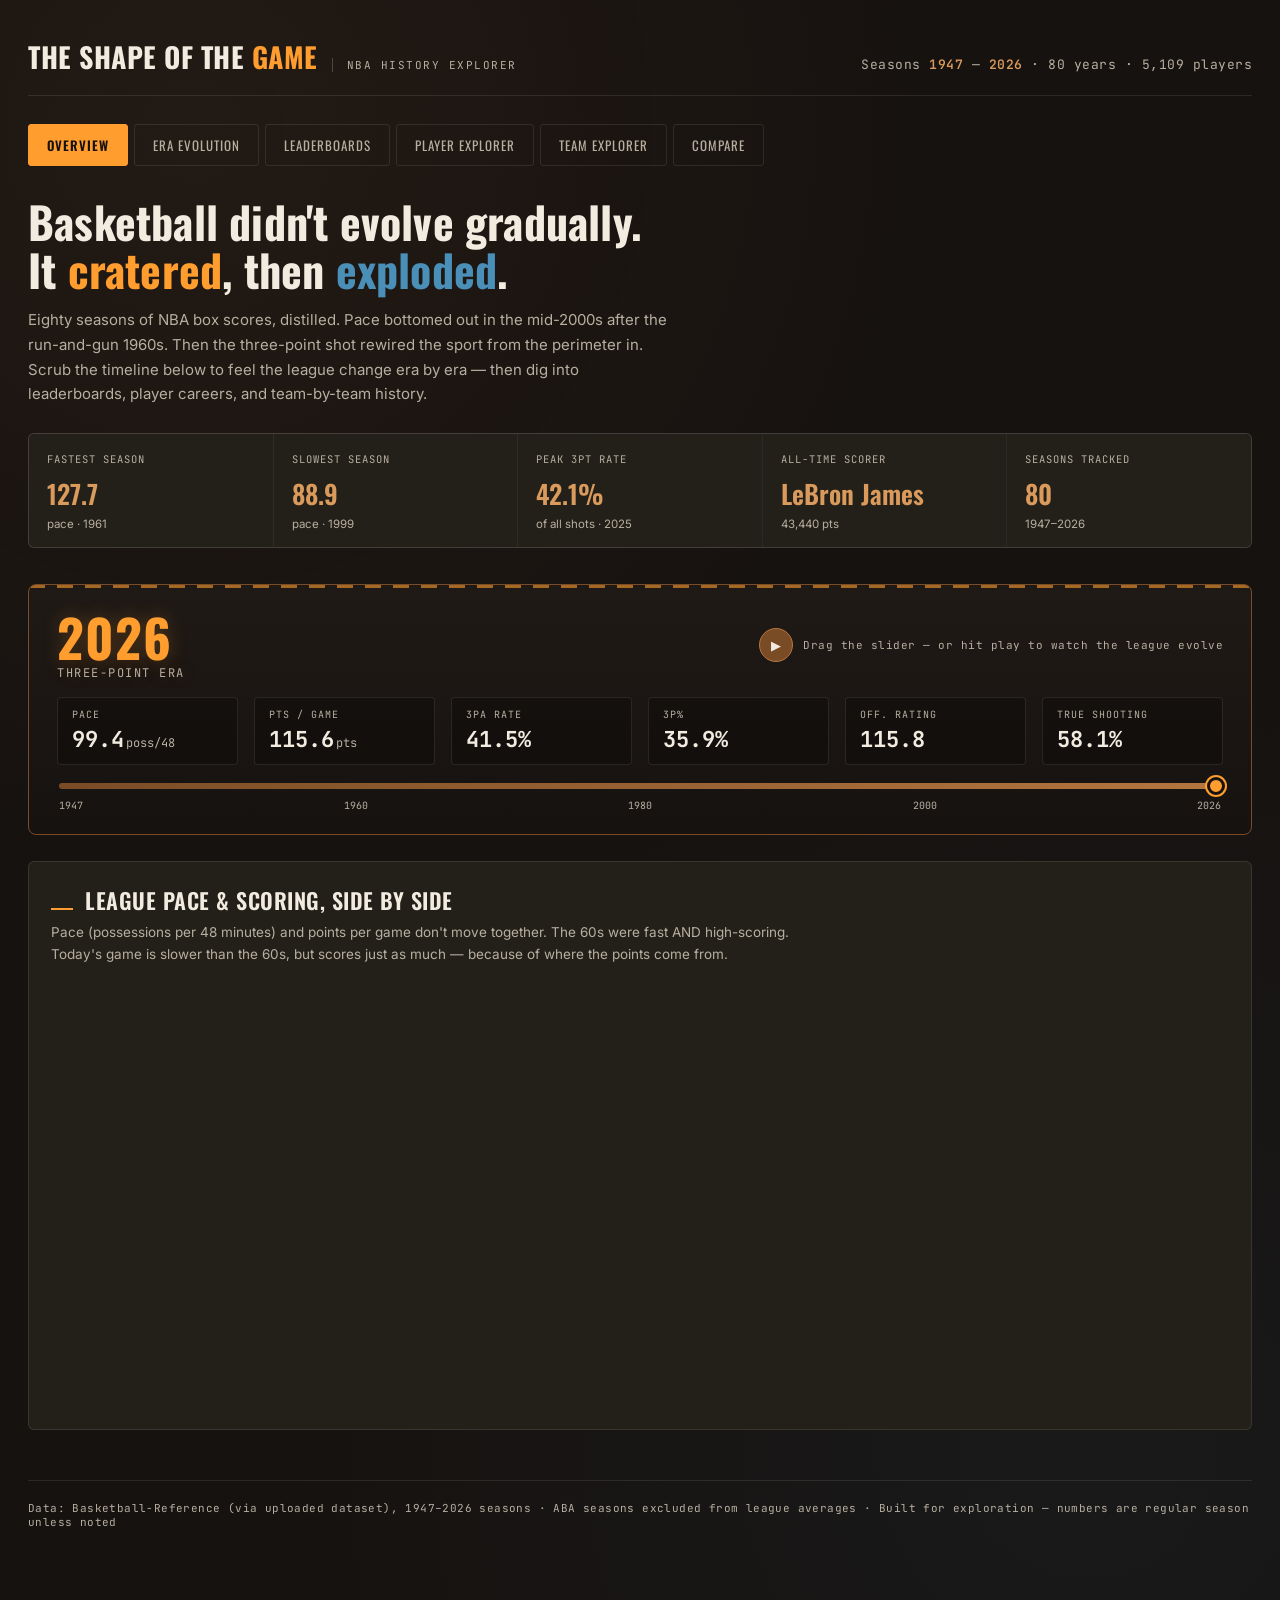
==== index.html @ 0452ef22 "Add files via upload" ====
<!doctype html>
<html lang="en">
<head>
<meta charset="UTF-8" />
<meta name="viewport" content="width=device-width, initial-scale=1.0" />
<title>The Shape of the Game — NBA History Explorer</title>
<link rel="preconnect" href="https://fonts.googleapis.com">
<link href="https://fonts.googleapis.com/css2?family=Oswald:wght@400;500;600;700&family=Inter:wght@400;500;600&family=JetBrains+Mono:wght@400;500;600&display=swap" rel="stylesheet">
<script>
/*!
 * Chart.js v4.4.1
 * https://www.chartjs.org
 * (c) 2023 Chart.js Contributors
 * Released under the MIT License
 */
!function(t,e){"object"==typeof exports&&"undefined"!=typeof module?module.exports=e():"function"==typeof define&&define.amd?define(e):(t="undefined"!=typeof globalThis?globalThis:t||self).Chart=e()}(this,function(){"use strict";var t=Object.freeze({__proto__:null,get Colors(){return Eo},get Decimation(){return zo},get Filler(){return Qo},get Legend(){return sa},get SubTitle(){return ra},get Title(){return oa},get Tooltip(){return Ma}});function e(){}const i=(()=>{let t=0;return()=>t++})();function s(t){return null==t}function n(t){if(Array.isArray&&Array.isArray(t))return!0;const e=Object.prototype.toString.call(t);return"[object"===e.slice(0,7)&&"Array]"===e.slice(-6)}function o(t){return null!==t&&"[object Object]"===Object.prototype.toString.call(t)}function a(t){return("number"==typeof t||t instanceof Number)&&isFinite(+t)}function r(t,e){return a(t)?t:e}function l(t,e){return void 0===t?e:t}const h=(t,e)=>"string"==typeof t&&t.endsWith("%")?parseFloat(t)/100:+t/e,c=(t,e)=>"string"==typeof t&&t.endsWith("%")?parseFloat(t)/100*e:+t;function d(t,e,i){if(t&&"function"==typeof t.call)return t.apply(i,e)}function u(t,e,i,s){let a,r,l;if(n(t))if(r=t.length,s)for(a=r-1;a>=0;a--)e.call(i,t[a],a);else for(a=0;a<r;a++)e.call(i,t[a],a);else if(o(t))for(l=Object.keys(t),r=l.length,a=0;a<r;a++)e.call(i,t[l[a]],l[a])}function f(t,e){let i,s,n,o;if(!t||!e||t.length!==e.length)return!1;for(i=0,s=t.length;i<s;++i)if(n=t[i],o=e[i],n.datasetIndex!==o.datasetIndex||n.index!==o.index)return!1;return!0}function g(t){if(n(t))return t.map(g);if(o(t)){const e=Object.create(null),i=Object.keys(t),s=i.length;let n=0;for(;n<s;++n)e[i[n]]=g(t[i[n]]);return e}return t}function p(t){return-1===["__proto__","prototype","constructor"].indexOf(t)}function m(t,e,i,s){if(!p(t))return;const n=e[t],a=i[t];o(n)&&o(a)?b(n,a,s):e[t]=g(a)}function b(t,e,i){const s=n(e)?e:[e],a=s.length;if(!o(t))return t;const r=(i=i||{}).merger||m;let l;for(let e=0;e<a;++e){if(l=s[e],!o(l))continue;const n=Object.keys(l);for(let e=0,s=n.length;e<s;++e)r(n[e],t,l,i)}return t}function x(t,e){return b(t,e,{merger:_})}function _(t,e,i){if(!p(t))return;const s=e[t],n=i[t];o(s)&&o(n)?x(s,n):Object.prototype.hasOwnProperty.call(e,t)||(e[t]=g(n))}const y={"":t=>t,x:t=>t.x,y:t=>t.y};function v(t){const e=t.split("."),i=[];let s="";for(const t of e)s+=t,s.endsWith("\\")?s=s.slice(0,-1)+".":(i.push(s),s="");return i}function M(t,e){const i=y[e]||(y[e]=function(t){const e=v(t);return t=>{for(const i of e){if(""===i)break;t=t&&t[i]}return t}}(e));return i(t)}function w(t){return t.charAt(0).toUpperCase()+t.slice(1)}const k=t=>void 0!==t,S=t=>"function"==typeof t,P=(t,e)=>{if(t.size!==e.size)return!1;for(const i of t)if(!e.has(i))return!1;return!0};function D(t){return"mouseup"===t.type||"click"===t.type||"contextmenu"===t.type}const C=Math.PI,O=2*C,A=O+C,T=Number.POSITIVE_INFINITY,L=C/180,E=C/2,R=C/4,I=2*C/3,z=Math.log10,F=Math.sign;function V(t,e,i){return Math.abs(t-e)<i}function B(t){const e=Math.round(t);t=V(t,e,t/1e3)?e:t;const i=Math.pow(10,Math.floor(z(t))),s=t/i;return(s<=1?1:s<=2?2:s<=5?5:10)*i}function W(t){const e=[],i=Math.sqrt(t);let s;for(s=1;s<i;s++)t%s==0&&(e.push(s),e.push(t/s));return i===(0|i)&&e.push(i),e.sort((t,e)=>t-e).pop(),e}function N(t){return!isNaN(parseFloat(t))&&isFinite(t)}function H(t,e){const i=Math.round(t);return i-e<=t&&i+e>=t}function j(t,e,i){let s,n,o;for(s=0,n=t.length;s<n;s++)o=t[s][i],isNaN(o)||(e.min=Math.min(e.min,o),e.max=Math.max(e.max,o))}function $(t){return t*(C/180)}function Y(t){return t*(180/C)}function U(t){if(!a(t))return;let e=1,i=0;for(;Math.round(t*e)/e!==t;)e*=10,i++;return i}function X(t,e){const i=e.x-t.x,s=e.y-t.y,n=Math.sqrt(i*i+s*s);let o=Math.atan2(s,i);return o<-.5*C&&(o+=O),{angle:o,distance:n}}function q(t,e){return Math.sqrt(Math.pow(e.x-t.x,2)+Math.pow(e.y-t.y,2))}function K(t,e){return(t-e+A)%O-C}function G(t){return(t%O+O)%O}function Z(t,e,i,s){const n=G(t),o=G(e),a=G(i),r=G(o-n),l=G(a-n),h=G(n-o),c=G(n-a);return n===o||n===a||s&&o===a||r>l&&h<c}function J(t,e,i){return Math.max(e,Math.min(i,t))}function Q(t){return J(t,-32768,32767)}function tt(t,e,i,s=1e-6){return t>=Math.min(e,i)-s&&t<=Math.max(e,i)+s}function et(t,e,i){i=i||(i=>t[i]<e);let s,n=t.length-1,o=0;for(;n-o>1;)s=o+n>>1,i(s)?o=s:n=s;return{lo:o,hi:n}}const it=(t,e,i,s)=>et(t,i,s?s=>{const n=t[s][e];return n<i||n===i&&t[s+1][e]===i}:s=>t[s][e]<i),st=(t,e,i)=>et(t,i,s=>t[s][e]>=i);function nt(t,e,i){let s=0,n=t.length;for(;s<n&&t[s]<e;)s++;for(;n>s&&t[n-1]>i;)n--;return s>0||n<t.length?t.slice(s,n):t}const ot=["push","pop","shift","splice","unshift"];function at(t,e){t._chartjs?t._chartjs.listeners.push(e):(Object.defineProperty(t,"_chartjs",{configurable:!0,enumerable:!1,value:{listeners:[e]}}),ot.forEach(e=>{const i="_onData"+w(e),s=t[e];Object.defineProperty(t,e,{configurable:!0,enumerable:!1,value(...e){const n=s.apply(this,e);return t._chartjs.listeners.forEach(t=>{"function"==typeof t[i]&&t[i](...e)}),n}})}))}function rt(t,e){const i=t._chartjs;if(!i)return;const s=i.listeners,n=s.indexOf(e);-1!==n&&s.splice(n,1),s.length>0||(ot.forEach(e=>{delete t[e]}),delete t._chartjs)}function lt(t){const e=new Set(t);return e.size===t.length?t:Array.from(e)}const ht="undefined"==typeof window?function(t){return t()}:window.requestAnimationFrame;function ct(t,e){let i=[],s=!1;return function(...n){i=n,s||(s=!0,ht.call(window,()=>{s=!1,t.apply(e,i)}))}}function dt(t,e){let i;return function(...s){return e?(clearTimeout(i),i=setTimeout(t,e,s)):t.apply(this,s),e}}const ut=t=>"start"===t?"left":"end"===t?"right":"center",ft=(t,e,i)=>"start"===t?e:"end"===t?i:(e+i)/2,gt=(t,e,i,s)=>t===(s?"left":"right")?i:"center"===t?(e+i)/2:e;function pt(t,e,i){const s=e.length;let n=0,o=s;if(t._sorted){const{iScale:a,_parsed:r}=t,l=a.axis,{min:h,max:c,minDefined:d,maxDefined:u}=a.getUserBounds();d&&(n=J(Math.min(it(r,l,h).lo,i?s:it(e,l,a.getPixelForValue(h)).lo),0,s-1)),o=u?J(Math.max(it(r,a.axis,c,!0).hi+1,i?0:it(e,l,a.getPixelForValue(c),!0).hi+1),n,s)-n:s-n}return{start:n,count:o}}function mt(t){const{xScale:e,yScale:i,_scaleRanges:s}=t,n={xmin:e.min,xmax:e.max,ymin:i.min,ymax:i.max};if(!s)return t._scaleRanges=n,!0;const o=s.xmin!==e.min||s.xmax!==e.max||s.ymin!==i.min||s.ymax!==i.max;return Object.assign(s,n),o}var bt=new class{constructor(){this._request=null,this._charts=new Map,this._running=!1,this._lastDate=void 0}_notify(t,e,i,s){const n=e.listeners[s],o=e.duration;n.forEach(s=>s({chart:t,initial:e.initial,numSteps:o,currentStep:Math.min(i-e.start,o)}))}_refresh(){this._request||(this._running=!0,this._request=ht.call(window,()=>{this._update(),this._request=null,this._running&&this._refresh()}))}_update(t=Date.now()){let e=0;this._charts.forEach((i,s)=>{if(!i.running||!i.items.length)return;const n=i.items;let o,a=n.length-1,r=!1;for(;a>=0;--a)o=n[a],o._active?(o._total>i.duration&&(i.duration=o._total),o.tick(t),r=!0):(n[a]=n[n.length-1],n.pop());r&&(s.draw(),this._notify(s,i,t,"progress")),n.length||(i.running=!1,this._notify(s,i,t,"complete"),i.initial=!1),e+=n.length}),this._lastDate=t,0===e&&(this._running=!1)}_getAnims(t){const e=this._charts;let i=e.get(t);return i||(i={running:!1,initial:!0,items:[],listeners:{complete:[],progress:[]}},e.set(t,i)),i}listen(t,e,i){this._getAnims(t).listeners[e].push(i)}add(t,e){e&&e.length&&this._getAnims(t).items.push(...e)}has(t){return this._getAnims(t).items.length>0}start(t){const e=this._charts.get(t);e&&(e.running=!0,e.start=Date.now(),e.duration=e.items.reduce((t,e)=>Math.max(t,e._duration),0),this._refresh())}running(t){if(!this._running)return!1;const e=this._charts.get(t);return!!(e&&e.running&&e.items.length)}stop(t){const e=this._charts.get(t);if(!e||!e.items.length)return;const i=e.items;let s=i.length-1;for(;s>=0;--s)i[s].cancel();e.items=[],this._notify(t,e,Date.now(),"complete")}remove(t){return this._charts.delete(t)}};
/*!
 * @kurkle/color v0.3.2
 * https://github.com/kurkle/color#readme
 * (c) 2023 Jukka Kurkela
 * Released under the MIT License
 */function xt(t){return t+.5|0}const _t=(t,e,i)=>Math.max(Math.min(t,i),e);function yt(t){return _t(xt(2.55*t),0,255)}function vt(t){return _t(xt(255*t),0,255)}function Mt(t){return _t(xt(t/2.55)/100,0,1)}function wt(t){return _t(xt(100*t),0,100)}const kt={0:0,1:1,2:2,3:3,4:4,5:5,6:6,7:7,8:8,9:9,A:10,B:11,C:12,D:13,E:14,F:15,a:10,b:11,c:12,d:13,e:14,f:15},St=[..."0123456789ABCDEF"],Pt=t=>St[15&t],Dt=t=>St[(240&t)>>4]+St[15&t],Ct=t=>(240&t)>>4==(15&t);const Ot=/^(hsla?|hwb|hsv)\(\s*([-+.e\d]+)(?:deg)?[\s,]+([-+.e\d]+)%[\s,]+([-+.e\d]+)%(?:[\s,]+([-+.e\d]+)(%)?)?\s*\)$/;function At(t,e,i){const s=e*Math.min(i,1-i),n=(e,n=(e+t/30)%12)=>i-s*Math.max(Math.min(n-3,9-n,1),-1);return[n(0),n(8),n(4)]}function Tt(t,e,i){const s=(s,n=(s+t/60)%6)=>i-i*e*Math.max(Math.min(n,4-n,1),0);return[s(5),s(3),s(1)]}function Lt(t,e,i){const s=At(t,1,.5);let n;for(e+i>1&&(n=1/(e+i),e*=n,i*=n),n=0;n<3;n++)s[n]*=1-e-i,s[n]+=e;return s}function Et(t){const e=t.r/255,i=t.g/255,s=t.b/255,n=Math.max(e,i,s),o=Math.min(e,i,s),a=(n+o)/2;let r,l,h;return n!==o&&(h=n-o,l=a>.5?h/(2-n-o):h/(n+o),r=function(t,e,i,s,n){return t===n?(e-i)/s+(e<i?6:0):e===n?(i-t)/s+2:(t-e)/s+4}(e,i,s,h,n),r=60*r+.5),[0|r,l||0,a]}function Rt(t,e,i,s){return(Array.isArray(e)?t(e[0],e[1],e[2]):t(e,i,s)).map(vt)}function It(t,e,i){return Rt(At,t,e,i)}function zt(t){return(t%360+360)%360}const Ft={x:"dark",Z:"light",Y:"re",X:"blu",W:"gr",V:"medium",U:"slate",A:"ee",T:"ol",S:"or",B:"ra",C:"lateg",D:"ights",R:"in",Q:"turquois",E:"hi",P:"ro",O:"al",N:"le",M:"de",L:"yello",F:"en",K:"ch",G:"arks",H:"ea",I:"ightg",J:"wh"},Vt={OiceXe:"f0f8ff",antiquewEte:"faebd7",aqua:"ffff",aquamarRe:"7fffd4",azuY:"f0ffff",beige:"f5f5dc",bisque:"ffe4c4",black:"0",blanKedOmond:"ffebcd",Xe:"ff",XeviTet:"8a2be2",bPwn:"a52a2a",burlywood:"deb887",caMtXe:"5f9ea0",KartYuse:"7fff00",KocTate:"d2691e",cSO:"ff7f50",cSnflowerXe:"6495ed",cSnsilk:"fff8dc",crimson:"dc143c",cyan:"ffff",xXe:"8b",xcyan:"8b8b",xgTMnPd:"b8860b",xWay:"a9a9a9",xgYF:"6400",xgYy:"a9a9a9",xkhaki:"bdb76b",xmagFta:"8b008b",xTivegYF:"556b2f",xSange:"ff8c00",xScEd:"9932cc",xYd:"8b0000",xsOmon:"e9967a",xsHgYF:"8fbc8f",xUXe:"483d8b",xUWay:"2f4f4f",xUgYy:"2f4f4f",xQe:"ced1",xviTet:"9400d3",dAppRk:"ff1493",dApskyXe:"bfff",dimWay:"696969",dimgYy:"696969",dodgerXe:"1e90ff",fiYbrick:"b22222",flSOwEte:"fffaf0",foYstWAn:"228b22",fuKsia:"ff00ff",gaRsbSo:"dcdcdc",ghostwEte:"f8f8ff",gTd:"ffd700",gTMnPd:"daa520",Way:"808080",gYF:"8000",gYFLw:"adff2f",gYy:"808080",honeyMw:"f0fff0",hotpRk:"ff69b4",RdianYd:"cd5c5c",Rdigo:"4b0082",ivSy:"fffff0",khaki:"f0e68c",lavFMr:"e6e6fa",lavFMrXsh:"fff0f5",lawngYF:"7cfc00",NmoncEffon:"fffacd",ZXe:"add8e6",ZcSO:"f08080",Zcyan:"e0ffff",ZgTMnPdLw:"fafad2",ZWay:"d3d3d3",ZgYF:"90ee90",ZgYy:"d3d3d3",ZpRk:"ffb6c1",ZsOmon:"ffa07a",ZsHgYF:"20b2aa",ZskyXe:"87cefa",ZUWay:"778899",ZUgYy:"778899",ZstAlXe:"b0c4de",ZLw:"ffffe0",lime:"ff00",limegYF:"32cd32",lRF:"faf0e6",magFta:"ff00ff",maPon:"800000",VaquamarRe:"66cdaa",VXe:"cd",VScEd:"ba55d3",VpurpN:"9370db",VsHgYF:"3cb371",VUXe:"7b68ee",VsprRggYF:"fa9a",VQe:"48d1cc",VviTetYd:"c71585",midnightXe:"191970",mRtcYam:"f5fffa",mistyPse:"ffe4e1",moccasR:"ffe4b5",navajowEte:"ffdead",navy:"80",Tdlace:"fdf5e6",Tive:"808000",TivedBb:"6b8e23",Sange:"ffa500",SangeYd:"ff4500",ScEd:"da70d6",pOegTMnPd:"eee8aa",pOegYF:"98fb98",pOeQe:"afeeee",pOeviTetYd:"db7093",papayawEp:"ffefd5",pHKpuff:"ffdab9",peru:"cd853f",pRk:"ffc0cb",plum:"dda0dd",powMrXe:"b0e0e6",purpN:"800080",YbeccapurpN:"663399",Yd:"ff0000",Psybrown:"bc8f8f",PyOXe:"4169e1",saddNbPwn:"8b4513",sOmon:"fa8072",sandybPwn:"f4a460",sHgYF:"2e8b57",sHshell:"fff5ee",siFna:"a0522d",silver:"c0c0c0",skyXe:"87ceeb",UXe:"6a5acd",UWay:"708090",UgYy:"708090",snow:"fffafa",sprRggYF:"ff7f",stAlXe:"4682b4",tan:"d2b48c",teO:"8080",tEstN:"d8bfd8",tomato:"ff6347",Qe:"40e0d0",viTet:"ee82ee",JHt:"f5deb3",wEte:"ffffff",wEtesmoke:"f5f5f5",Lw:"ffff00",LwgYF:"9acd32"};let Bt;const Wt=/^rgba?\(\s*([-+.\d]+)(%)?[\s,]+([-+.e\d]+)(%)?[\s,]+([-+.e\d]+)(%)?(?:[\s,/]+([-+.e\d]+)(%)?)?\s*\)$/,Nt=t=>t<=.0031308?12.92*t:1.055*Math.pow(t,1/2.4)-.055,Ht=t=>t<=.04045?t/12.92:Math.pow((t+.055)/1.055,2.4);function jt(t,e,i){if(t){let s=Et(t);s[e]=Math.max(0,Math.min(s[e]+s[e]*i,0===e?360:1)),s=It(s),t.r=s[0],t.g=s[1],t.b=s[2]}}function $t(t,e){return t?Object.assign(e||{},t):t}function Yt(t){var e={r:0,g:0,b:0,a:255};return Array.isArray(t)?t.length>=3&&(e={r:t[0],g:t[1],b:t[2],a:255},t.length>3&&(e.a=vt(t[3]))):(e=$t(t,{r:0,g:0,b:0,a:1})).a=vt(e.a),e}function Ut(t){return"r"===t.charAt(0)?function(t){const e=Wt.exec(t);let i,s,n,o=255;if(e){if(e[7]!==i){const t=+e[7];o=e[8]?yt(t):_t(255*t,0,255)}return i=+e[1],s=+e[3],n=+e[5],i=255&(e[2]?yt(i):_t(i,0,255)),s=255&(e[4]?yt(s):_t(s,0,255)),n=255&(e[6]?yt(n):_t(n,0,255)),{r:i,g:s,b:n,a:o}}}(t):function(t){const e=Ot.exec(t);let i,s=255;if(!e)return;e[5]!==i&&(s=e[6]?yt(+e[5]):vt(+e[5]));const n=zt(+e[2]),o=+e[3]/100,a=+e[4]/100;return i="hwb"===e[1]?function(t,e,i){return Rt(Lt,t,e,i)}(n,o,a):"hsv"===e[1]?function(t,e,i){return Rt(Tt,t,e,i)}(n,o,a):It(n,o,a),{r:i[0],g:i[1],b:i[2],a:s}}(t)}class Xt{constructor(t){if(t instanceof Xt)return t;const e=typeof t;let i;var s,n,o;"object"===e?i=Yt(t):"string"===e&&(o=(s=t).length,"#"===s[0]&&(4===o||5===o?n={r:255&17*kt[s[1]],g:255&17*kt[s[2]],b:255&17*kt[s[3]],a:5===o?17*kt[s[4]]:255}:7!==o&&9!==o||(n={r:kt[s[1]]<<4|kt[s[2]],g:kt[s[3]]<<4|kt[s[4]],b:kt[s[5]]<<4|kt[s[6]],a:9===o?kt[s[7]]<<4|kt[s[8]]:255})),i=n||function(t){Bt||(Bt=function(){const t={},e=Object.keys(Vt),i=Object.keys(Ft);let s,n,o,a,r;for(s=0;s<e.length;s++){for(a=r=e[s],n=0;n<i.length;n++)o=i[n],r=r.replace(o,Ft[o]);o=parseInt(Vt[a],16),t[r]=[o>>16&255,o>>8&255,255&o]}return t}(),Bt.transparent=[0,0,0,0]);const e=Bt[t.toLowerCase()];return e&&{r:e[0],g:e[1],b:e[2],a:4===e.length?e[3]:255}}(t)||Ut(t)),this._rgb=i,this._valid=!!i}get valid(){return this._valid}get rgb(){var t=$t(this._rgb);return t&&(t.a=Mt(t.a)),t}set rgb(t){this._rgb=Yt(t)}rgbString(){return this._valid?(t=this._rgb)&&(t.a<255?`rgba(${t.r}, ${t.g}, ${t.b}, ${Mt(t.a)})`:`rgb(${t.r}, ${t.g}, ${t.b})`):void 0;var t}hexString(){return this._valid?function(t){var e=(t=>Ct(t.r)&&Ct(t.g)&&Ct(t.b)&&Ct(t.a))(t)?Pt:Dt;return t?"#"+e(t.r)+e(t.g)+e(t.b)+((t,e)=>t<255?e(t):"")(t.a,e):void 0}(this._rgb):void 0}hslString(){return this._valid?function(t){if(!t)return;const e=Et(t),i=e[0],s=wt(e[1]),n=wt(e[2]);return t.a<255?`hsla(${i}, ${s}%, ${n}%, ${Mt(t.a)})`:`hsl(${i}, ${s}%, ${n}%)`}(this._rgb):void 0}mix(t,e){if(t){const i=this.rgb,s=t.rgb;let n;const o=e===n?.5:e,a=2*o-1,r=i.a-s.a,l=((a*r==-1?a:(a+r)/(1+a*r))+1)/2;n=1-l,i.r=255&l*i.r+n*s.r+.5,i.g=255&l*i.g+n*s.g+.5,i.b=255&l*i.b+n*s.b+.5,i.a=o*i.a+(1-o)*s.a,this.rgb=i}return this}interpolate(t,e){return t&&(this._rgb=function(t,e,i){const s=Ht(Mt(t.r)),n=Ht(Mt(t.g)),o=Ht(Mt(t.b));return{r:vt(Nt(s+i*(Ht(Mt(e.r))-s))),g:vt(Nt(n+i*(Ht(Mt(e.g))-n))),b:vt(Nt(o+i*(Ht(Mt(e.b))-o))),a:t.a+i*(e.a-t.a)}}(this._rgb,t._rgb,e)),this}clone(){return new Xt(this.rgb)}alpha(t){return this._rgb.a=vt(t),this}clearer(t){return this._rgb.a*=1-t,this}greyscale(){const t=this._rgb,e=xt(.3*t.r+.59*t.g+.11*t.b);return t.r=t.g=t.b=e,this}opaquer(t){return this._rgb.a*=1+t,this}negate(){const t=this._rgb;return t.r=255-t.r,t.g=255-t.g,t.b=255-t.b,this}lighten(t){return jt(this._rgb,2,t),this}darken(t){return jt(this._rgb,2,-t),this}saturate(t){return jt(this._rgb,1,t),this}desaturate(t){return jt(this._rgb,1,-t),this}rotate(t){return function(t,e){var i=Et(t);i[0]=zt(i[0]+e),i=It(i),t.r=i[0],t.g=i[1],t.b=i[2]}(this._rgb,t),this}}function qt(t){if(t&&"object"==typeof t){const e=t.toString();return"[object CanvasPattern]"===e||"[object CanvasGradient]"===e}return!1}function Kt(t){return qt(t)?t:new Xt(t)}function Gt(t){return qt(t)?t:new Xt(t).saturate(.5).darken(.1).hexString()}const Zt=["x","y","borderWidth","radius","tension"],Jt=["color","borderColor","backgroundColor"],Qt=new Map;function te(t,e,i){return function(t,e){e=e||{};const i=t+JSON.stringify(e);let s=Qt.get(i);return s||(s=new Intl.NumberFormat(t,e),Qt.set(i,s)),s}(e,i).format(t)}const ee={values:t=>n(t)?t:""+t,numeric(t,e,i){if(0===t)return"0";const s=this.chart.options.locale;let n,o=t;if(i.length>1){const e=Math.max(Math.abs(i[0].value),Math.abs(i[i.length-1].value));(e<1e-4||e>1e15)&&(n="scientific"),o=function(t,e){let i=e.length>3?e[2].value-e[1].value:e[1].value-e[0].value;return Math.abs(i)>=1&&t!==Math.floor(t)&&(i=t-Math.floor(t)),i}(t,i)}const a=z(Math.abs(o)),r=isNaN(a)?1:Math.max(Math.min(-1*Math.floor(a),20),0),l={notation:n,minimumFractionDigits:r,maximumFractionDigits:r};return Object.assign(l,this.options.ticks.format),te(t,s,l)},logarithmic(t,e,i){if(0===t)return"0";const s=i[e].significand||t/Math.pow(10,Math.floor(z(t)));return[1,2,3,5,10,15].includes(s)||e>.8*i.length?ee.numeric.call(this,t,e,i):""}};var ie={formatters:ee};const se=Object.create(null),ne=Object.create(null);function oe(t,e){if(!e)return t;const i=e.split(".");for(let e=0,s=i.length;e<s;++e){const s=i[e];t=t[s]||(t[s]=Object.create(null))}return t}function ae(t,e,i){return"string"==typeof e?b(oe(t,e),i):b(oe(t,""),e)}var re=new class{constructor(t,e){this.animation=void 0,this.backgroundColor="rgba(0,0,0,0.1)",this.borderColor="rgba(0,0,0,0.1)",this.color="#666",this.datasets={},this.devicePixelRatio=t=>t.chart.platform.getDevicePixelRatio(),this.elements={},this.events=["mousemove","mouseout","click","touchstart","touchmove"],this.font={family:"'Helvetica Neue', 'Helvetica', 'Arial', sans-serif",size:12,style:"normal",lineHeight:1.2,weight:null},this.hover={},this.hoverBackgroundColor=(t,e)=>Gt(e.backgroundColor),this.hoverBorderColor=(t,e)=>Gt(e.borderColor),this.hoverColor=(t,e)=>Gt(e.color),this.indexAxis="x",this.interaction={mode:"nearest",intersect:!0,includeInvisible:!1},this.maintainAspectRatio=!0,this.onHover=null,this.onClick=null,this.parsing=!0,this.plugins={},this.responsive=!0,this.scale=void 0,this.scales={},this.showLine=!0,this.drawActiveElementsOnTop=!0,this.describe(t),this.apply(e)}set(t,e){return ae(this,t,e)}get(t){return oe(this,t)}describe(t,e){return ae(ne,t,e)}override(t,e){return ae(se,t,e)}route(t,e,i,s){const n=oe(this,t),a=oe(this,i),r="_"+e;Object.defineProperties(n,{[r]:{value:n[e],writable:!0},[e]:{enumerable:!0,get(){const t=this[r],e=a[s];return o(t)?Object.assign({},e,t):l(t,e)},set(t){this[r]=t}}})}apply(t){t.forEach(t=>t(this))}}({_scriptable:t=>!t.startsWith("on"),_indexable:t=>"events"!==t,hover:{_fallback:"interaction"},interaction:{_scriptable:!1,_indexable:!1}},[function(t){t.set("animation",{delay:void 0,duration:1e3,easing:"easeOutQuart",fn:void 0,from:void 0,loop:void 0,to:void 0,type:void 0}),t.describe("animation",{_fallback:!1,_indexable:!1,_scriptable:t=>"onProgress"!==t&&"onComplete"!==t&&"fn"!==t}),t.set("animations",{colors:{type:"color",properties:Jt},numbers:{type:"number",properties:Zt}}),t.describe("animations",{_fallback:"animation"}),t.set("transitions",{active:{animation:{duration:400}},resize:{animation:{duration:0}},show:{animations:{colors:{from:"transparent"},visible:{type:"boolean",duration:0}}},hide:{animations:{colors:{to:"transparent"},visible:{type:"boolean",easing:"linear",fn:t=>0|t}}}})},function(t){t.set("layout",{autoPadding:!0,padding:{top:0,right:0,bottom:0,left:0}})},function(t){t.set("scale",{display:!0,offset:!1,reverse:!1,beginAtZero:!1,bounds:"ticks",clip:!0,grace:0,grid:{display:!0,lineWidth:1,drawOnChartArea:!0,drawTicks:!0,tickLength:8,tickWidth:(t,e)=>e.lineWidth,tickColor:(t,e)=>e.color,offset:!1},border:{display:!0,dash:[],dashOffset:0,width:1},title:{display:!1,text:"",padding:{top:4,bottom:4}},ticks:{minRotation:0,maxRotation:50,mirror:!1,textStrokeWidth:0,textStrokeColor:"",padding:3,display:!0,autoSkip:!0,autoSkipPadding:3,labelOffset:0,callback:ie.formatters.values,minor:{},major:{},align:"center",crossAlign:"near",showLabelBackdrop:!1,backdropColor:"rgba(255, 255, 255, 0.75)",backdropPadding:2}}),t.route("scale.ticks","color","","color"),t.route("scale.grid","color","","borderColor"),t.route("scale.border","color","","borderColor"),t.route("scale.title","color","","color"),t.describe("scale",{_fallback:!1,_scriptable:t=>!t.startsWith("before")&&!t.startsWith("after")&&"callback"!==t&&"parser"!==t,_indexable:t=>"borderDash"!==t&&"tickBorderDash"!==t&&"dash"!==t}),t.describe("scales",{_fallback:"scale"}),t.describe("scale.ticks",{_scriptable:t=>"backdropPadding"!==t&&"callback"!==t,_indexable:t=>"backdropPadding"!==t})}]);function le(){return"undefined"!=typeof window&&"undefined"!=typeof document}function he(t){let e=t.parentNode;return e&&"[object ShadowRoot]"===e.toString()&&(e=e.host),e}function ce(t,e,i){let s;return"string"==typeof t?(s=parseInt(t,10),-1!==t.indexOf("%")&&(s=s/100*e.parentNode[i])):s=t,s}const de=t=>t.ownerDocument.defaultView.getComputedStyle(t,null);function ue(t,e){return de(t).getPropertyValue(e)}const fe=["top","right","bottom","left"];function ge(t,e,i){const s={};i=i?"-"+i:"";for(let n=0;n<4;n++){const o=fe[n];s[o]=parseFloat(t[e+"-"+o+i])||0}return s.width=s.left+s.right,s.height=s.top+s.bottom,s}function pe(t,e){if("native"in t)return t;const{canvas:i,currentDevicePixelRatio:s}=e,n=de(i),o="border-box"===n.boxSizing,a=ge(n,"padding"),r=ge(n,"border","width"),{x:l,y:h,box:c}=function(t,e){const i=t.touches,s=i&&i.length?i[0]:t,{offsetX:n,offsetY:o}=s;let a,r,l=!1;if(((t,e,i)=>(t>0||e>0)&&(!i||!i.shadowRoot))(n,o,t.target))a=n,r=o;else{const t=e.getBoundingClientRect();a=s.clientX-t.left,r=s.clientY-t.top,l=!0}return{x:a,y:r,box:l}}(t,i),d=a.left+(c&&r.left),u=a.top+(c&&r.top);let{width:f,height:g}=e;return o&&(f-=a.width+r.width,g-=a.height+r.height),{x:Math.round((l-d)/f*i.width/s),y:Math.round((h-u)/g*i.height/s)}}const me=t=>Math.round(10*t)/10;function be(t,e,i,s){const n=de(t),o=ge(n,"margin"),a=ce(n.maxWidth,t,"clientWidth")||T,r=ce(n.maxHeight,t,"clientHeight")||T,l=function(t,e,i){let s,n;if(void 0===e||void 0===i){const o=he(t);if(o){const t=o.getBoundingClientRect(),a=de(o),r=ge(a,"border","width"),l=ge(a,"padding");e=t.width-l.width-r.width,i=t.height-l.height-r.height,s=ce(a.maxWidth,o,"clientWidth"),n=ce(a.maxHeight,o,"clientHeight")}else e=t.clientWidth,i=t.clientHeight}return{width:e,height:i,maxWidth:s||T,maxHeight:n||T}}(t,e,i);let{width:h,height:c}=l;if("content-box"===n.boxSizing){const t=ge(n,"border","width"),e=ge(n,"padding");h-=e.width+t.width,c-=e.height+t.height}return h=Math.max(0,h-o.width),c=Math.max(0,s?h/s:c-o.height),h=me(Math.min(h,a,l.maxWidth)),c=me(Math.min(c,r,l.maxHeight)),h&&!c&&(c=me(h/2)),(void 0!==e||void 0!==i)&&s&&l.height&&c>l.height&&(c=l.height,h=me(Math.floor(c*s))),{width:h,height:c}}function xe(t,e,i){const s=e||1,n=Math.floor(t.height*s),o=Math.floor(t.width*s);t.height=Math.floor(t.height),t.width=Math.floor(t.width);const a=t.canvas;return a.style&&(i||!a.style.height&&!a.style.width)&&(a.style.height=`${t.height}px`,a.style.width=`${t.width}px`),(t.currentDevicePixelRatio!==s||a.height!==n||a.width!==o)&&(t.currentDevicePixelRatio=s,a.height=n,a.width=o,t.ctx.setTransform(s,0,0,s,0,0),!0)}const _e=function(){let t=!1;try{const e={get passive(){return t=!0,!1}};le()&&(window.addEventListener("test",null,e),window.removeEventListener("test",null,e))}catch(t){}return t}();function ye(t,e){const i=ue(t,e),s=i&&i.match(/^(\d+)(\.\d+)?px$/);return s?+s[1]:void 0}function ve(t){return!t||s(t.size)||s(t.family)?null:(t.style?t.style+" ":"")+(t.weight?t.weight+" ":"")+t.size+"px "+t.family}function Me(t,e,i,s,n){let o=e[n];return o||(o=e[n]=t.measureText(n).width,i.push(n)),o>s&&(s=o),s}function we(t,e,i,s){let o=(s=s||{}).data=s.data||{},a=s.garbageCollect=s.garbageCollect||[];s.font!==e&&(o=s.data={},a=s.garbageCollect=[],s.font=e),t.save(),t.font=e;let r=0;const l=i.length;let h,c,d,u,f;for(h=0;h<l;h++)if(u=i[h],null==u||n(u)){if(n(u))for(c=0,d=u.length;c<d;c++)f=u[c],null==f||n(f)||(r=Me(t,o,a,r,f))}else r=Me(t,o,a,r,u);t.restore();const g=a.length/2;if(g>i.length){for(h=0;h<g;h++)delete o[a[h]];a.splice(0,g)}return r}function ke(t,e,i){const s=t.currentDevicePixelRatio,n=0!==i?Math.max(i/2,.5):0;return Math.round((e-n)*s)/s+n}function Se(t,e){(e=e||t.getContext("2d")).save(),e.resetTransform(),e.clearRect(0,0,t.width,t.height),e.restore()}function Pe(t,e,i,s){De(t,e,i,s,null)}function De(t,e,i,s,n){let o,a,r,l,h,c,d,u;const f=e.pointStyle,g=e.rotation,p=e.radius;let m=(g||0)*L;if(f&&"object"==typeof f&&(o=f.toString(),"[object HTMLImageElement]"===o||"[object HTMLCanvasElement]"===o))return t.save(),t.translate(i,s),t.rotate(m),t.drawImage(f,-f.width/2,-f.height/2,f.width,f.height),void t.restore();if(!(isNaN(p)||p<=0)){switch(t.beginPath(),f){default:n?t.ellipse(i,s,n/2,p,0,0,O):t.arc(i,s,p,0,O),t.closePath();break;case"triangle":c=n?n/2:p,t.moveTo(i+Math.sin(m)*c,s-Math.cos(m)*p),m+=I,t.lineTo(i+Math.sin(m)*c,s-Math.cos(m)*p),m+=I,t.lineTo(i+Math.sin(m)*c,s-Math.cos(m)*p),t.closePath();break;case"rectRounded":h=.516*p,l=p-h,a=Math.cos(m+R)*l,d=Math.cos(m+R)*(n?n/2-h:l),r=Math.sin(m+R)*l,u=Math.sin(m+R)*(n?n/2-h:l),t.arc(i-d,s-r,h,m-C,m-E),t.arc(i+u,s-a,h,m-E,m),t.arc(i+d,s+r,h,m,m+E),t.arc(i-u,s+a,h,m+E,m+C),t.closePath();break;case"rect":if(!g){l=Math.SQRT1_2*p,c=n?n/2:l,t.rect(i-c,s-l,2*c,2*l);break}m+=R;case"rectRot":d=Math.cos(m)*(n?n/2:p),a=Math.cos(m)*p,r=Math.sin(m)*p,u=Math.sin(m)*(n?n/2:p),t.moveTo(i-d,s-r),t.lineTo(i+u,s-a),t.lineTo(i+d,s+r),t.lineTo(i-u,s+a),t.closePath();break;case"crossRot":m+=R;case"cross":d=Math.cos(m)*(n?n/2:p),a=Math.cos(m)*p,r=Math.sin(m)*p,u=Math.sin(m)*(n?n/2:p),t.moveTo(i-d,s-r),t.lineTo(i+d,s+r),t.moveTo(i+u,s-a),t.lineTo(i-u,s+a);break;case"star":d=Math.cos(m)*(n?n/2:p),a=Math.cos(m)*p,r=Math.sin(m)*p,u=Math.sin(m)*(n?n/2:p),t.moveTo(i-d,s-r),t.lineTo(i+d,s+r),t.moveTo(i+u,s-a),t.lineTo(i-u,s+a),m+=R,d=Math.cos(m)*(n?n/2:p),a=Math.cos(m)*p,r=Math.sin(m)*p,u=Math.sin(m)*(n?n/2:p),t.moveTo(i-d,s-r),t.lineTo(i+d,s+r),t.moveTo(i+u,s-a),t.lineTo(i-u,s+a);break;case"line":a=n?n/2:Math.cos(m)*p,r=Math.sin(m)*p,t.moveTo(i-a,s-r),t.lineTo(i+a,s+r);break;case"dash":t.moveTo(i,s),t.lineTo(i+Math.cos(m)*(n?n/2:p),s+Math.sin(m)*p);break;case!1:t.closePath()}t.fill(),e.borderWidth>0&&t.stroke()}}function Ce(t,e,i){return i=i||.5,!e||t&&t.x>e.left-i&&t.x<e.right+i&&t.y>e.top-i&&t.y<e.bottom+i}function Oe(t,e){t.save(),t.beginPath(),t.rect(e.left,e.top,e.right-e.left,e.bottom-e.top),t.clip()}function Ae(t){t.restore()}function Te(t,e,i,s,n){if(!e)return t.lineTo(i.x,i.y);if("middle"===n){const s=(e.x+i.x)/2;t.lineTo(s,e.y),t.lineTo(s,i.y)}else"after"===n!=!!s?t.lineTo(e.x,i.y):t.lineTo(i.x,e.y);t.lineTo(i.x,i.y)}function Le(t,e,i,s){if(!e)return t.lineTo(i.x,i.y);t.bezierCurveTo(s?e.cp1x:e.cp2x,s?e.cp1y:e.cp2y,s?i.cp2x:i.cp1x,s?i.cp2y:i.cp1y,i.x,i.y)}function Ee(t,e,i,s,n){if(n.strikethrough||n.underline){const o=t.measureText(s),a=e-o.actualBoundingBoxLeft,r=e+o.actualBoundingBoxRight,l=i-o.actualBoundingBoxAscent,h=i+o.actualBoundingBoxDescent,c=n.strikethrough?(l+h)/2:h;t.strokeStyle=t.fillStyle,t.beginPath(),t.lineWidth=n.decorationWidth||2,t.moveTo(a,c),t.lineTo(r,c),t.stroke()}}function Re(t,e){const i=t.fillStyle;t.fillStyle=e.color,t.fillRect(e.left,e.top,e.width,e.height),t.fillStyle=i}function Ie(t,e,i,o,a,r={}){const l=n(e)?e:[e],h=r.strokeWidth>0&&""!==r.strokeColor;let c,d;for(t.save(),t.font=a.string,function(t,e){e.translation&&t.translate(e.translation[0],e.translation[1]),s(e.rotation)||t.rotate(e.rotation),e.color&&(t.fillStyle=e.color),e.textAlign&&(t.textAlign=e.textAlign),e.textBaseline&&(t.textBaseline=e.textBaseline)}(t,r),c=0;c<l.length;++c)d=l[c],r.backdrop&&Re(t,r.backdrop),h&&(r.strokeColor&&(t.strokeStyle=r.strokeColor),s(r.strokeWidth)||(t.lineWidth=r.strokeWidth),t.strokeText(d,i,o,r.maxWidth)),t.fillText(d,i,o,r.maxWidth),Ee(t,i,o,d,r),o+=Number(a.lineHeight);t.restore()}function ze(t,e){const{x:i,y:s,w:n,h:o,radius:a}=e;t.arc(i+a.topLeft,s+a.topLeft,a.topLeft,1.5*C,C,!0),t.lineTo(i,s+o-a.bottomLeft),t.arc(i+a.bottomLeft,s+o-a.bottomLeft,a.bottomLeft,C,E,!0),t.lineTo(i+n-a.bottomRight,s+o),t.arc(i+n-a.bottomRight,s+o-a.bottomRight,a.bottomRight,E,0,!0),t.lineTo(i+n,s+a.topRight),t.arc(i+n-a.topRight,s+a.topRight,a.topRight,0,-E,!0),t.lineTo(i+a.topLeft,s)}function Fe(t,e=[""],i,s,n=()=>t[0]){const o=i||t;void 0===s&&(s=qe("_fallback",t));const a={[Symbol.toStringTag]:"Object",_cacheable:!0,_scopes:t,_rootScopes:o,_fallback:s,_getTarget:n,override:i=>Fe([i,...t],e,o,s)};return new Proxy(a,{deleteProperty:(e,i)=>(delete e[i],delete e._keys,delete t[0][i],!0),get:(i,s)=>He(i,s,()=>function(t,e,i,s){let n;for(const o of e)if(n=qe(We(o,t),i),void 0!==n)return Ne(t,n)?Ue(i,s,t,n):n}(s,e,t,i)),getOwnPropertyDescriptor:(t,e)=>Reflect.getOwnPropertyDescriptor(t._scopes[0],e),getPrototypeOf:()=>Reflect.getPrototypeOf(t[0]),has:(t,e)=>Ke(t).includes(e),ownKeys:t=>Ke(t),set(t,e,i){const s=t._storage||(t._storage=n());return t[e]=s[e]=i,delete t._keys,!0}})}function Ve(t,e,i,s){const a={_cacheable:!1,_proxy:t,_context:e,_subProxy:i,_stack:new Set,_descriptors:Be(t,s),setContext:e=>Ve(t,e,i,s),override:n=>Ve(t.override(n),e,i,s)};return new Proxy(a,{deleteProperty:(e,i)=>(delete e[i],delete t[i],!0),get:(t,e,i)=>He(t,e,()=>function(t,e,i){const{_proxy:s,_context:a,_subProxy:r,_descriptors:l}=t;let h=s[e];return S(h)&&l.isScriptable(e)&&(h=function(t,e,i,s){const{_proxy:n,_context:o,_subProxy:a,_stack:r}=i;if(r.has(t))throw new Error("Recursion detected: "+Array.from(r).join("->")+"->"+t);r.add(t);let l=e(o,a||s);return r.delete(t),Ne(t,l)&&(l=Ue(n._scopes,n,t,l)),l}(e,h,t,i)),n(h)&&h.length&&(h=function(t,e,i,s){const{_proxy:n,_context:a,_subProxy:r,_descriptors:l}=i;if(void 0!==a.index&&s(t))return e[a.index%e.length];if(o(e[0])){const i=e,s=n._scopes.filter(t=>t!==i);e=[];for(const o of i){const i=Ue(s,n,t,o);e.push(Ve(i,a,r&&r[t],l))}}return e}(e,h,t,l.isIndexable)),Ne(e,h)&&(h=Ve(h,a,r&&r[e],l)),h}(t,e,i)),getOwnPropertyDescriptor:(e,i)=>e._descriptors.allKeys?Reflect.has(t,i)?{enumerable:!0,configurable:!0}:void 0:Reflect.getOwnPropertyDescriptor(t,i),getPrototypeOf:()=>Reflect.getPrototypeOf(t),has:(e,i)=>Reflect.has(t,i),ownKeys:()=>Reflect.ownKeys(t),set:(e,i,s)=>(t[i]=s,delete e[i],!0)})}function Be(t,e={scriptable:!0,indexable:!0}){const{_scriptable:i=e.scriptable,_indexable:s=e.indexable,_allKeys:n=e.allKeys}=t;return{allKeys:n,scriptable:i,indexable:s,isScriptable:S(i)?i:()=>i,isIndexable:S(s)?s:()=>s}}const We=(t,e)=>t?t+w(e):e,Ne=(t,e)=>o(e)&&"adapters"!==t&&(null===Object.getPrototypeOf(e)||e.constructor===Object);function He(t,e,i){if(Object.prototype.hasOwnProperty.call(t,e))return t[e];const s=i();return t[e]=s,s}function je(t,e,i){return S(t)?t(e,i):t}const $e=(t,e)=>!0===t?e:"string"==typeof t?M(e,t):void 0;function Ye(t,e,i,s,n){for(const o of e){const e=$e(i,o);if(e){t.add(e);const o=je(e._fallback,i,n);if(void 0!==o&&o!==i&&o!==s)return o}else if(!1===e&&void 0!==s&&i!==s)return null}return!1}function Ue(t,e,i,s){const a=e._rootScopes,r=je(e._fallback,i,s),l=[...t,...a],h=new Set;h.add(s);let c=Xe(h,l,i,r||i,s);return null!==c&&(void 0===r||r===i||(c=Xe(h,l,r,c,s),null!==c))&&Fe(Array.from(h),[""],a,r,()=>function(t,e,i){const s=t._getTarget();e in s||(s[e]={});const a=s[e];return n(a)&&o(i)?i:a||{}}(e,i,s))}function Xe(t,e,i,s,n){for(;i;)i=Ye(t,e,i,s,n);return i}function qe(t,e){for(const i of e){if(!i)continue;const e=i[t];if(void 0!==e)return e}}function Ke(t){let e=t._keys;return e||(e=t._keys=function(t){const e=new Set;for(const i of t)for(const t of Object.keys(i).filter(t=>!t.startsWith("_")))e.add(t);return Array.from(e)}(t._scopes)),e}function Ge(t,e,i,s){const{iScale:n}=t,{key:o="r"}=this._parsing,a=new Array(s);let r,l,h,c;for(r=0,l=s;r<l;++r)h=r+i,c=e[h],a[r]={r:n.parse(M(c,o),h)};return a}const Ze=Number.EPSILON||1e-14,Je=(t,e)=>e<t.length&&!t[e].skip&&t[e],Qe=t=>"x"===t?"y":"x";function ti(t,e,i,s){const n=t.skip?e:t,o=e,a=i.skip?e:i,r=q(o,n),l=q(a,o);let h=r/(r+l),c=l/(r+l);h=isNaN(h)?0:h,c=isNaN(c)?0:c;const d=s*h,u=s*c;return{previous:{x:o.x-d*(a.x-n.x),y:o.y-d*(a.y-n.y)},next:{x:o.x+u*(a.x-n.x),y:o.y+u*(a.y-n.y)}}}function ei(t,e="x"){const i=Qe(e),s=t.length,n=Array(s).fill(0),o=Array(s);let a,r,l,h=Je(t,0);for(a=0;a<s;++a)if(r=l,l=h,h=Je(t,a+1),l){if(h){const t=h[e]-l[e];n[a]=0!==t?(h[i]-l[i])/t:0}o[a]=r?h?F(n[a-1])!==F(n[a])?0:(n[a-1]+n[a])/2:n[a-1]:n[a]}!function(t,e,i){const s=t.length;let n,o,a,r,l,h=Je(t,0);for(let c=0;c<s-1;++c)l=h,h=Je(t,c+1),l&&h&&(V(e[c],0,Ze)?i[c]=i[c+1]=0:(n=i[c]/e[c],o=i[c+1]/e[c],r=Math.pow(n,2)+Math.pow(o,2),r<=9||(a=3/Math.sqrt(r),i[c]=n*a*e[c],i[c+1]=o*a*e[c])))}(t,n,o),function(t,e,i="x"){const s=Qe(i),n=t.length;let o,a,r,l=Je(t,0);for(let h=0;h<n;++h){if(a=r,r=l,l=Je(t,h+1),!r)continue;const n=r[i],c=r[s];a&&(o=(n-a[i])/3,r[`cp1${i}`]=n-o,r[`cp1${s}`]=c-o*e[h]),l&&(o=(l[i]-n)/3,r[`cp2${i}`]=n+o,r[`cp2${s}`]=c+o*e[h])}}(t,o,e)}function ii(t,e,i){return Math.max(Math.min(t,i),e)}function si(t,e,i,s,n){let o,a,r,l;if(e.spanGaps&&(t=t.filter(t=>!t.skip)),"monotone"===e.cubicInterpolationMode)ei(t,n);else{let i=s?t[t.length-1]:t[0];for(o=0,a=t.length;o<a;++o)r=t[o],l=ti(i,r,t[Math.min(o+1,a-(s?0:1))%a],e.tension),r.cp1x=l.previous.x,r.cp1y=l.previous.y,r.cp2x=l.next.x,r.cp2y=l.next.y,i=r}e.capBezierPoints&&function(t,e){let i,s,n,o,a,r=Ce(t[0],e);for(i=0,s=t.length;i<s;++i)a=o,o=r,r=i<s-1&&Ce(t[i+1],e),o&&(n=t[i],a&&(n.cp1x=ii(n.cp1x,e.left,e.right),n.cp1y=ii(n.cp1y,e.top,e.bottom)),r&&(n.cp2x=ii(n.cp2x,e.left,e.right),n.cp2y=ii(n.cp2y,e.top,e.bottom)))}(t,i)}const ni=t=>0===t||1===t,oi=(t,e,i)=>-Math.pow(2,10*(t-=1))*Math.sin((t-e)*O/i),ai=(t,e,i)=>Math.pow(2,-10*t)*Math.sin((t-e)*O/i)+1,ri={linear:t=>t,easeInQuad:t=>t*t,easeOutQuad:t=>-t*(t-2),easeInOutQuad:t=>(t/=.5)<1?.5*t*t:-.5*(--t*(t-2)-1),easeInCubic:t=>t*t*t,easeOutCubic:t=>(t-=1)*t*t+1,easeInOutCubic:t=>(t/=.5)<1?.5*t*t*t:.5*((t-=2)*t*t+2),easeInQuart:t=>t*t*t*t,easeOutQuart:t=>-((t-=1)*t*t*t-1),easeInOutQuart:t=>(t/=.5)<1?.5*t*t*t*t:-.5*((t-=2)*t*t*t-2),easeInQuint:t=>t*t*t*t*t,easeOutQuint:t=>(t-=1)*t*t*t*t+1,easeInOutQuint:t=>(t/=.5)<1?.5*t*t*t*t*t:.5*((t-=2)*t*t*t*t+2),easeInSine:t=>1-Math.cos(t*E),easeOutSine:t=>Math.sin(t*E),easeInOutSine:t=>-.5*(Math.cos(C*t)-1),easeInExpo:t=>0===t?0:Math.pow(2,10*(t-1)),easeOutExpo:t=>1===t?1:1-Math.pow(2,-10*t),easeInOutExpo:t=>ni(t)?t:t<.5?.5*Math.pow(2,10*(2*t-1)):.5*(2-Math.pow(2,-10*(2*t-1))),easeInCirc:t=>t>=1?t:-(Math.sqrt(1-t*t)-1),easeOutCirc:t=>Math.sqrt(1-(t-=1)*t),easeInOutCirc:t=>(t/=.5)<1?-.5*(Math.sqrt(1-t*t)-1):.5*(Math.sqrt(1-(t-=2)*t)+1),easeInElastic:t=>ni(t)?t:oi(t,.075,.3),easeOutElastic:t=>ni(t)?t:ai(t,.075,.3),easeInOutElastic(t){const e=.1125;return ni(t)?t:t<.5?.5*oi(2*t,e,.45):.5+.5*ai(2*t-1,e,.45)},easeInBack(t){const e=1.70158;return t*t*((e+1)*t-e)},easeOutBack(t){const e=1.70158;return(t-=1)*t*((e+1)*t+e)+1},easeInOutBack(t){let e=1.70158;return(t/=.5)<1?t*t*((1+(e*=1.525))*t-e)*.5:.5*((t-=2)*t*((1+(e*=1.525))*t+e)+2)},easeInBounce:t=>1-ri.easeOutBounce(1-t),easeOutBounce(t){const e=7.5625,i=2.75;return t<1/i?e*t*t:t<2/i?e*(t-=1.5/i)*t+.75:t<2.5/i?e*(t-=2.25/i)*t+.9375:e*(t-=2.625/i)*t+.984375},easeInOutBounce:t=>t<.5?.5*ri.easeInBounce(2*t):.5*ri.easeOutBounce(2*t-1)+.5};function li(t,e,i,s){return{x:t.x+i*(e.x-t.x),y:t.y+i*(e.y-t.y)}}function hi(t,e,i,s){return{x:t.x+i*(e.x-t.x),y:"middle"===s?i<.5?t.y:e.y:"after"===s?i<1?t.y:e.y:i>0?e.y:t.y}}function ci(t,e,i,s){const n={x:t.cp2x,y:t.cp2y},o={x:e.cp1x,y:e.cp1y},a=li(t,n,i),r=li(n,o,i),l=li(o,e,i),h=li(a,r,i),c=li(r,l,i);return li(h,c,i)}const di=/^(normal|(\d+(?:\.\d+)?)(px|em|%)?)$/,ui=/^(normal|italic|initial|inherit|unset|(oblique( -?[0-9]?[0-9]deg)?))$/;function fi(t,e){const i=(""+t).match(di);if(!i||"normal"===i[1])return 1.2*e;switch(t=+i[2],i[3]){case"px":return t;case"%":t/=100}return e*t}const gi=t=>+t||0;function pi(t,e){const i={},s=o(e),n=s?Object.keys(e):e,a=o(t)?s?i=>l(t[i],t[e[i]]):e=>t[e]:()=>t;for(const t of n)i[t]=gi(a(t));return i}function mi(t){return pi(t,{top:"y",right:"x",bottom:"y",left:"x"})}function bi(t){return pi(t,["topLeft","topRight","bottomLeft","bottomRight"])}function xi(t){const e=mi(t);return e.width=e.left+e.right,e.height=e.top+e.bottom,e}function _i(t,e){t=t||{},e=e||re.font;let i=l(t.size,e.size);"string"==typeof i&&(i=parseInt(i,10));let s=l(t.style,e.style);s&&!(""+s).match(ui)&&(console.warn('Invalid font style specified: "'+s+'"'),s=void 0);const n={family:l(t.family,e.family),lineHeight:fi(l(t.lineHeight,e.lineHeight),i),size:i,style:s,weight:l(t.weight,e.weight),string:""};return n.string=ve(n),n}function yi(t,e,i,s){let o,a,r,l=!0;for(o=0,a=t.length;o<a;++o)if(r=t[o],void 0!==r&&(void 0!==e&&"function"==typeof r&&(r=r(e),l=!1),void 0!==i&&n(r)&&(r=r[i%r.length],l=!1),void 0!==r))return s&&!l&&(s.cacheable=!1),r}function vi(t,e,i){const{min:s,max:n}=t,o=c(e,(n-s)/2),a=(t,e)=>i&&0===t?0:t+e;return{min:a(s,-Math.abs(o)),max:a(n,o)}}function Mi(t,e){return Object.assign(Object.create(t),e)}function wi(t,e,i){return t?function(t,e){return{x:i=>t+t+e-i,setWidth(t){e=t},textAlign:t=>"center"===t?t:"right"===t?"left":"right",xPlus:(t,e)=>t-e,leftForLtr:(t,e)=>t-e}}(e,i):{x:t=>t,setWidth(t){},textAlign:t=>t,xPlus:(t,e)=>t+e,leftForLtr:(t,e)=>t}}function ki(t,e){let i,s;"ltr"!==e&&"rtl"!==e||(i=t.canvas.style,s=[i.getPropertyValue("direction"),i.getPropertyPriority("direction")],i.setProperty("direction",e,"important"),t.prevTextDirection=s)}function Si(t,e){void 0!==e&&(delete t.prevTextDirection,t.canvas.style.setProperty("direction",e[0],e[1]))}function Pi(t){return"angle"===t?{between:Z,compare:K,normalize:G}:{between:tt,compare:(t,e)=>t-e,normalize:t=>t}}function Di({start:t,end:e,count:i,loop:s,style:n}){return{start:t%i,end:e%i,loop:s&&(e-t+1)%i==0,style:n}}function Ci(t,e,i){if(!i)return[t];const{property:s,start:n,end:o}=i,a=e.length,{compare:r,between:l,normalize:h}=Pi(s),{start:c,end:d,loop:u,style:f}=function(t,e,i){const{property:s,start:n,end:o}=i,{between:a,normalize:r}=Pi(s),l=e.length;let h,c,{start:d,end:u,loop:f}=t;if(f){for(d+=l,u+=l,h=0,c=l;h<c&&a(r(e[d%l][s]),n,o);++h)d--,u--;d%=l,u%=l}return u<d&&(u+=l),{start:d,end:u,loop:f,style:t.style}}(t,e,i),g=[];let p,m,b,x=!1,_=null;const y=()=>x||l(n,b,p)&&0!==r(n,b),v=()=>!x||0===r(o,p)||l(o,b,p);for(let t=c,i=c;t<=d;++t)m=e[t%a],m.skip||(p=h(m[s]),p!==b&&(x=l(p,n,o),null===_&&y()&&(_=0===r(p,n)?t:i),null!==_&&v()&&(g.push(Di({start:_,end:t,loop:u,count:a,style:f})),_=null),i=t,b=p));return null!==_&&g.push(Di({start:_,end:d,loop:u,count:a,style:f})),g}function Oi(t,e){const i=[],s=t.segments;for(let n=0;n<s.length;n++){const o=Ci(s[n],t.points,e);o.length&&i.push(...o)}return i}function Ai(t,e){const i=t.points,s=t.options.spanGaps,n=i.length;if(!n)return[];const o=!!t._loop,{start:a,end:r}=function(t,e,i,s){let n=0,o=e-1;if(i&&!s)for(;n<e&&!t[n].skip;)n++;for(;n<e&&t[n].skip;)n++;for(n%=e,i&&(o+=n);o>n&&t[o%e].skip;)o--;return o%=e,{start:n,end:o}}(i,n,o,s);return Ti(t,!0===s?[{start:a,end:r,loop:o}]:function(t,e,i,s){const n=t.length,o=[];let a,r=e,l=t[e];for(a=e+1;a<=i;++a){const i=t[a%n];i.skip||i.stop?l.skip||(s=!1,o.push({start:e%n,end:(a-1)%n,loop:s}),e=r=i.stop?a:null):(r=a,l.skip&&(e=a)),l=i}return null!==r&&o.push({start:e%n,end:r%n,loop:s}),o}(i,a,r<a?r+n:r,!!t._fullLoop&&0===a&&r===n-1),i,e)}function Ti(t,e,i,s){return s&&s.setContext&&i?function(t,e,i,s){const n=t._chart.getContext(),o=Li(t.options),{_datasetIndex:a,options:{spanGaps:r}}=t,l=i.length,h=[];let c=o,d=e[0].start,u=d;function f(t,e,s,n){const o=r?-1:1;if(t!==e){for(t+=l;i[t%l].skip;)t-=o;for(;i[e%l].skip;)e+=o;t%l!=e%l&&(h.push({start:t%l,end:e%l,loop:s,style:n}),c=n,d=e%l)}}for(const t of e){d=r?d:t.start;let e,o=i[d%l];for(u=d+1;u<=t.end;u++){const r=i[u%l];e=Li(s.setContext(Mi(n,{type:"segment",p0:o,p1:r,p0DataIndex:(u-1)%l,p1DataIndex:u%l,datasetIndex:a}))),Ei(e,c)&&f(d,u-1,t.loop,c),o=r,c=e}d<u-1&&f(d,u-1,t.loop,c)}return h}(t,e,i,s):e}function Li(t){return{backgroundColor:t.backgroundColor,borderCapStyle:t.borderCapStyle,borderDash:t.borderDash,borderDashOffset:t.borderDashOffset,borderJoinStyle:t.borderJoinStyle,borderWidth:t.borderWidth,borderColor:t.borderColor}}function Ei(t,e){if(!e)return!1;const i=[],s=function(t,e){return qt(e)?(i.includes(e)||i.push(e),i.indexOf(e)):e};return JSON.stringify(t,s)!==JSON.stringify(e,s)}var Ri=Object.freeze({__proto__:null,HALF_PI:E,INFINITY:T,PI:C,PITAU:A,QUARTER_PI:R,RAD_PER_DEG:L,TAU:O,TWO_THIRDS_PI:I,_addGrace:vi,_alignPixel:ke,_alignStartEnd:ft,_angleBetween:Z,_angleDiff:K,_arrayUnique:lt,_attachContext:Ve,_bezierCurveTo:Le,_bezierInterpolation:ci,_boundSegment:Ci,_boundSegments:Oi,_capitalize:w,_computeSegments:Ai,_createResolver:Fe,_decimalPlaces:U,_deprecated:function(t,e,i,s){void 0!==e&&console.warn(t+': "'+i+'" is deprecated. Please use "'+s+'" instead')},_descriptors:Be,_elementsEqual:f,_factorize:W,_filterBetween:nt,_getParentNode:he,_getStartAndCountOfVisiblePoints:pt,_int16Range:Q,_isBetween:tt,_isClickEvent:D,_isDomSupported:le,_isPointInArea:Ce,_limitValue:J,_longestText:we,_lookup:et,_lookupByKey:it,_measureText:Me,_merger:m,_mergerIf:_,_normalizeAngle:G,_parseObjectDataRadialScale:Ge,_pointInLine:li,_readValueToProps:pi,_rlookupByKey:st,_scaleRangesChanged:mt,_setMinAndMaxByKey:j,_splitKey:v,_steppedInterpolation:hi,_steppedLineTo:Te,_textX:gt,_toLeftRightCenter:ut,_updateBezierControlPoints:si,addRoundedRectPath:ze,almostEquals:V,almostWhole:H,callback:d,clearCanvas:Se,clipArea:Oe,clone:g,color:Kt,createContext:Mi,debounce:dt,defined:k,distanceBetweenPoints:q,drawPoint:Pe,drawPointLegend:De,each:u,easingEffects:ri,finiteOrDefault:r,fontString:function(t,e,i){return e+" "+t+"px "+i},formatNumber:te,getAngleFromPoint:X,getHoverColor:Gt,getMaximumSize:be,getRelativePosition:pe,getRtlAdapter:wi,getStyle:ue,isArray:n,isFinite:a,isFunction:S,isNullOrUndef:s,isNumber:N,isObject:o,isPatternOrGradient:qt,listenArrayEvents:at,log10:z,merge:b,mergeIf:x,niceNum:B,noop:e,overrideTextDirection:ki,readUsedSize:ye,renderText:Ie,requestAnimFrame:ht,resolve:yi,resolveObjectKey:M,restoreTextDirection:Si,retinaScale:xe,setsEqual:P,sign:F,splineCurve:ti,splineCurveMonotone:ei,supportsEventListenerOptions:_e,throttled:ct,toDegrees:Y,toDimension:c,toFont:_i,toFontString:ve,toLineHeight:fi,toPadding:xi,toPercentage:h,toRadians:$,toTRBL:mi,toTRBLCorners:bi,uid:i,unclipArea:Ae,unlistenArrayEvents:rt,valueOrDefault:l});function Ii(t,e,i,s){const{controller:n,data:o,_sorted:a}=t,r=n._cachedMeta.iScale;if(r&&e===r.axis&&"r"!==e&&a&&o.length){const t=r._reversePixels?st:it;if(!s)return t(o,e,i);if(n._sharedOptions){const s=o[0],n="function"==typeof s.getRange&&s.getRange(e);if(n){const s=t(o,e,i-n),a=t(o,e,i+n);return{lo:s.lo,hi:a.hi}}}}return{lo:0,hi:o.length-1}}function zi(t,e,i,s,n){const o=t.getSortedVisibleDatasetMetas(),a=i[e];for(let t=0,i=o.length;t<i;++t){const{index:i,data:r}=o[t],{lo:l,hi:h}=Ii(o[t],e,a,n);for(let t=l;t<=h;++t){const e=r[t];e.skip||s(e,i,t)}}}function Fi(t,e,i,s,n){const o=[];return n||t.isPointInArea(e)?(zi(t,i,e,function(i,a,r){(n||Ce(i,t.chartArea,0))&&i.inRange(e.x,e.y,s)&&o.push({element:i,datasetIndex:a,index:r})},!0),o):o}function Vi(t,e,i,s,n,o){return o||t.isPointInArea(e)?"r"!==i||s?function(t,e,i,s,n,o){let a=[];const r=function(t){const e=-1!==t.indexOf("x"),i=-1!==t.indexOf("y");return function(t,s){const n=e?Math.abs(t.x-s.x):0,o=i?Math.abs(t.y-s.y):0;return Math.sqrt(Math.pow(n,2)+Math.pow(o,2))}}(i);let l=Number.POSITIVE_INFINITY;return zi(t,i,e,function(i,h,c){const d=i.inRange(e.x,e.y,n);if(s&&!d)return;const u=i.getCenterPoint(n);if(!o&&!t.isPointInArea(u)&&!d)return;const f=r(e,u);f<l?(a=[{element:i,datasetIndex:h,index:c}],l=f):f===l&&a.push({element:i,datasetIndex:h,index:c})}),a}(t,e,i,s,n,o):function(t,e,i,s){let n=[];return zi(t,i,e,function(t,i,o){const{startAngle:a,endAngle:r}=t.getProps(["startAngle","endAngle"],s),{angle:l}=X(t,{x:e.x,y:e.y});Z(l,a,r)&&n.push({element:t,datasetIndex:i,index:o})}),n}(t,e,i,n):[]}function Bi(t,e,i,s,n){const o=[],a="x"===i?"inXRange":"inYRange";let r=!1;return zi(t,i,e,(t,s,l)=>{t[a](e[i],n)&&(o.push({element:t,datasetIndex:s,index:l}),r=r||t.inRange(e.x,e.y,n))}),s&&!r?[]:o}var Wi={evaluateInteractionItems:zi,modes:{index(t,e,i,s){const n=pe(e,t),o=i.axis||"x",a=i.includeInvisible||!1,r=i.intersect?Fi(t,n,o,s,a):Vi(t,n,o,!1,s,a),l=[];return r.length?(t.getSortedVisibleDatasetMetas().forEach(t=>{const e=r[0].index,i=t.data[e];i&&!i.skip&&l.push({element:i,datasetIndex:t.index,index:e})}),l):[]},dataset(t,e,i,s){const n=pe(e,t),o=i.axis||"xy",a=i.includeInvisible||!1;let r=i.intersect?Fi(t,n,o,s,a):Vi(t,n,o,!1,s,a);if(r.length>0){const e=r[0].datasetIndex,i=t.getDatasetMeta(e).data;r=[];for(let t=0;t<i.length;++t)r.push({element:i[t],datasetIndex:e,index:t})}return r},point:(t,e,i,s)=>Fi(t,pe(e,t),i.axis||"xy",s,i.includeInvisible||!1),nearest(t,e,i,s){const n=pe(e,t),o=i.axis||"xy",a=i.includeInvisible||!1;return Vi(t,n,o,i.intersect,s,a)},x:(t,e,i,s)=>Bi(t,pe(e,t),"x",i.intersect,s),y:(t,e,i,s)=>Bi(t,pe(e,t),"y",i.intersect,s)}};const Ni=["left","top","right","bottom"];function Hi(t,e){return t.filter(t=>t.pos===e)}function ji(t,e){return t.filter(t=>-1===Ni.indexOf(t.pos)&&t.box.axis===e)}function $i(t,e){return t.sort((t,i)=>{const s=e?i:t,n=e?t:i;return s.weight===n.weight?s.index-n.index:s.weight-n.weight})}function Yi(t,e,i,s){return Math.max(t[i],e[i])+Math.max(t[s],e[s])}function Ui(t,e){t.top=Math.max(t.top,e.top),t.left=Math.max(t.left,e.left),t.bottom=Math.max(t.bottom,e.bottom),t.right=Math.max(t.right,e.right)}function Xi(t,e,i,s){const{pos:n,box:a}=i,r=t.maxPadding;if(!o(n)){i.size&&(t[n]-=i.size);const e=s[i.stack]||{size:0,count:1};e.size=Math.max(e.size,i.horizontal?a.height:a.width),i.size=e.size/e.count,t[n]+=i.size}a.getPadding&&Ui(r,a.getPadding());const l=Math.max(0,e.outerWidth-Yi(r,t,"left","right")),h=Math.max(0,e.outerHeight-Yi(r,t,"top","bottom")),c=l!==t.w,d=h!==t.h;return t.w=l,t.h=h,i.horizontal?{same:c,other:d}:{same:d,other:c}}function qi(t,e){const i=e.maxPadding;return function(t){const s={left:0,top:0,right:0,bottom:0};return t.forEach(t=>{s[t]=Math.max(e[t],i[t])}),s}(t?["left","right"]:["top","bottom"])}function Ki(t,e,i,s){const n=[];let o,a,r,l,h,c;for(o=0,a=t.length,h=0;o<a;++o){r=t[o],l=r.box,l.update(r.width||e.w,r.height||e.h,qi(r.horizontal,e));const{same:a,other:d}=Xi(e,i,r,s);h|=a&&n.length,c=c||d,l.fullSize||n.push(r)}return h&&Ki(n,e,i,s)||c}function Gi(t,e,i,s,n){t.top=i,t.left=e,t.right=e+s,t.bottom=i+n,t.width=s,t.height=n}function Zi(t,e,i,s){const n=i.padding;let{x:o,y:a}=e;for(const r of t){const t=r.box,l=s[r.stack]||{count:1,placed:0,weight:1},h=r.stackWeight/l.weight||1;if(r.horizontal){const s=e.w*h,o=l.size||t.height;k(l.start)&&(a=l.start),t.fullSize?Gi(t,n.left,a,i.outerWidth-n.right-n.left,o):Gi(t,e.left+l.placed,a,s,o),l.start=a,l.placed+=s,a=t.bottom}else{const s=e.h*h,a=l.size||t.width;k(l.start)&&(o=l.start),t.fullSize?Gi(t,o,n.top,a,i.outerHeight-n.bottom-n.top):Gi(t,o,e.top+l.placed,a,s),l.start=o,l.placed+=s,o=t.right}}e.x=o,e.y=a}var Ji={addBox(t,e){t.boxes||(t.boxes=[]),e.fullSize=e.fullSize||!1,e.position=e.position||"top",e.weight=e.weight||0,e._layers=e._layers||function(){return[{z:0,draw(t){e.draw(t)}}]},t.boxes.push(e)},removeBox(t,e){const i=t.boxes?t.boxes.indexOf(e):-1;-1!==i&&t.boxes.splice(i,1)},configure(t,e,i){e.fullSize=i.fullSize,e.position=i.position,e.weight=i.weight},update(t,e,i,s){if(!t)return;const n=xi(t.options.layout.padding),o=Math.max(e-n.width,0),a=Math.max(i-n.height,0),r=function(t){const e=function(t){const e=[];let i,s,n,o,a,r;for(i=0,s=(t||[]).length;i<s;++i)n=t[i],({position:o,options:{stack:a,stackWeight:r=1}}=n),e.push({index:i,box:n,pos:o,horizontal:n.isHorizontal(),weight:n.weight,stack:a&&o+a,stackWeight:r});return e}(t),i=$i(e.filter(t=>t.box.fullSize),!0),s=$i(Hi(e,"left"),!0),n=$i(Hi(e,"right")),o=$i(Hi(e,"top"),!0),a=$i(Hi(e,"bottom")),r=ji(e,"x"),l=ji(e,"y");return{fullSize:i,leftAndTop:s.concat(o),rightAndBottom:n.concat(l).concat(a).concat(r),chartArea:Hi(e,"chartArea"),vertical:s.concat(n).concat(l),horizontal:o.concat(a).concat(r)}}(t.boxes),l=r.vertical,h=r.horizontal;u(t.boxes,t=>{"function"==typeof t.beforeLayout&&t.beforeLayout()});const c=l.reduce((t,e)=>e.box.options&&!1===e.box.options.display?t:t+1,0)||1,d=Object.freeze({outerWidth:e,outerHeight:i,padding:n,availableWidth:o,availableHeight:a,vBoxMaxWidth:o/2/c,hBoxMaxHeight:a/2}),f=Object.assign({},n);Ui(f,xi(s));const g=Object.assign({maxPadding:f,w:o,h:a,x:n.left,y:n.top},n),p=function(t,e){const i=function(t){const e={};for(const i of t){const{stack:t,pos:s,stackWeight:n}=i;if(!t||!Ni.includes(s))continue;const o=e[t]||(e[t]={count:0,placed:0,weight:0,size:0});o.count++,o.weight+=n}return e}(t),{vBoxMaxWidth:s,hBoxMaxHeight:n}=e;let o,a,r;for(o=0,a=t.length;o<a;++o){r=t[o];const{fullSize:a}=r.box,l=i[r.stack],h=l&&r.stackWeight/l.weight;r.horizontal?(r.width=h?h*s:a&&e.availableWidth,r.height=n):(r.width=s,r.height=h?h*n:a&&e.availableHeight)}return i}(l.concat(h),d);Ki(r.fullSize,g,d,p),Ki(l,g,d,p),Ki(h,g,d,p)&&Ki(l,g,d,p),function(t){const e=t.maxPadding;function i(i){const s=Math.max(e[i]-t[i],0);return t[i]+=s,s}t.y+=i("top"),t.x+=i("left"),i("right"),i("bottom")}(g),Zi(r.leftAndTop,g,d,p),g.x+=g.w,g.y+=g.h,Zi(r.rightAndBottom,g,d,p),t.chartArea={left:g.left,top:g.top,right:g.left+g.w,bottom:g.top+g.h,height:g.h,width:g.w},u(r.chartArea,e=>{const i=e.box;Object.assign(i,t.chartArea),i.update(g.w,g.h,{left:0,top:0,right:0,bottom:0})})}};class Qi{acquireContext(t,e){}releaseContext(t){return!1}addEventListener(t,e,i){}removeEventListener(t,e,i){}getDevicePixelRatio(){return 1}getMaximumSize(t,e,i,s){return e=Math.max(0,e||t.width),i=i||t.height,{width:e,height:Math.max(0,s?Math.floor(e/s):i)}}isAttached(t){return!0}updateConfig(t){}}class ts extends Qi{acquireContext(t){return t&&t.getContext&&t.getContext("2d")||null}updateConfig(t){t.options.animation=!1}}const es="$chartjs",is={touchstart:"mousedown",touchmove:"mousemove",touchend:"mouseup",pointerenter:"mouseenter",pointerdown:"mousedown",pointermove:"mousemove",pointerup:"mouseup",pointerleave:"mouseout",pointerout:"mouseout"},ss=t=>null===t||""===t,ns=!!_e&&{passive:!0};function os(t,e,i){t.canvas.removeEventListener(e,i,ns)}function as(t,e){for(const i of t)if(i===e||i.contains(e))return!0}function rs(t,e,i){const s=t.canvas,n=new MutationObserver(t=>{let e=!1;for(const i of t)e=e||as(i.addedNodes,s),e=e&&!as(i.removedNodes,s);e&&i()});return n.observe(document,{childList:!0,subtree:!0}),n}function ls(t,e,i){const s=t.canvas,n=new MutationObserver(t=>{let e=!1;for(const i of t)e=e||as(i.removedNodes,s),e=e&&!as(i.addedNodes,s);e&&i()});return n.observe(document,{childList:!0,subtree:!0}),n}const hs=new Map;let cs=0;function ds(){const t=window.devicePixelRatio;t!==cs&&(cs=t,hs.forEach((e,i)=>{i.currentDevicePixelRatio!==t&&e()}))}function us(t,e,i){const s=t.canvas,n=s&&he(s);if(!n)return;const o=ct((t,e)=>{const s=n.clientWidth;i(t,e),s<n.clientWidth&&i()},window),a=new ResizeObserver(t=>{const e=t[0],i=e.contentRect.width,s=e.contentRect.height;0===i&&0===s||o(i,s)});return a.observe(n),function(t,e){hs.size||window.addEventListener("resize",ds),hs.set(t,e)}(t,o),a}function fs(t,e,i){i&&i.disconnect(),"resize"===e&&function(t){hs.delete(t),hs.size||window.removeEventListener("resize",ds)}(t)}function gs(t,e,i){const s=t.canvas,n=ct(e=>{null!==t.ctx&&i(function(t,e){const i=is[t.type]||t.type,{x:s,y:n}=pe(t,e);return{type:i,chart:e,native:t,x:void 0!==s?s:null,y:void 0!==n?n:null}}(e,t))},t);return function(t,e,i){t.addEventListener(e,i,ns)}(s,e,n),n}class ps extends Qi{acquireContext(t,e){const i=t&&t.getContext&&t.getContext("2d");return i&&i.canvas===t?(function(t,e){const i=t.style,s=t.getAttribute("height"),n=t.getAttribute("width");if(t[es]={initial:{height:s,width:n,style:{display:i.display,height:i.height,width:i.width}}},i.display=i.display||"block",i.boxSizing=i.boxSizing||"border-box",ss(n)){const e=ye(t,"width");void 0!==e&&(t.width=e)}if(ss(s))if(""===t.style.height)t.height=t.width/(e||2);else{const e=ye(t,"height");void 0!==e&&(t.height=e)}}(t,e),i):null}releaseContext(t){const e=t.canvas;if(!e[es])return!1;const i=e[es].initial;["height","width"].forEach(t=>{const n=i[t];s(n)?e.removeAttribute(t):e.setAttribute(t,n)});const n=i.style||{};return Object.keys(n).forEach(t=>{e.style[t]=n[t]}),e.width=e.width,delete e[es],!0}addEventListener(t,e,i){this.removeEventListener(t,e);const s=t.$proxies||(t.$proxies={}),n={attach:rs,detach:ls,resize:us}[e]||gs;s[e]=n(t,e,i)}removeEventListener(t,e){const i=t.$proxies||(t.$proxies={}),s=i[e];s&&(({attach:fs,detach:fs,resize:fs}[e]||os)(t,e,s),i[e]=void 0)}getDevicePixelRatio(){return window.devicePixelRatio}getMaximumSize(t,e,i,s){return be(t,e,i,s)}isAttached(t){const e=he(t);return!(!e||!e.isConnected)}}function ms(t){return!le()||"undefined"!=typeof OffscreenCanvas&&t instanceof OffscreenCanvas?ts:ps}var bs=Object.freeze({__proto__:null,BasePlatform:Qi,BasicPlatform:ts,DomPlatform:ps,_detectPlatform:ms});const xs="transparent",_s={boolean:(t,e,i)=>i>.5?e:t,color(t,e,i){const s=Kt(t||xs),n=s.valid&&Kt(e||xs);return n&&n.valid?n.mix(s,i).hexString():e},number:(t,e,i)=>t+(e-t)*i};class ys{constructor(t,e,i,s){const n=e[i];s=yi([t.to,s,n,t.from]);const o=yi([t.from,n,s]);this._active=!0,this._fn=t.fn||_s[t.type||typeof o],this._easing=ri[t.easing]||ri.linear,this._start=Math.floor(Date.now()+(t.delay||0)),this._duration=this._total=Math.floor(t.duration),this._loop=!!t.loop,this._target=e,this._prop=i,this._from=o,this._to=s,this._promises=void 0}active(){return this._active}update(t,e,i){if(this._active){this._notify(!1);const s=this._target[this._prop],n=i-this._start,o=this._duration-n;this._start=i,this._duration=Math.floor(Math.max(o,t.duration)),this._total+=n,this._loop=!!t.loop,this._to=yi([t.to,e,s,t.from]),this._from=yi([t.from,s,e])}}cancel(){this._active&&(this.tick(Date.now()),this._active=!1,this._notify(!1))}tick(t){const e=t-this._start,i=this._duration,s=this._prop,n=this._from,o=this._loop,a=this._to;let r;if(this._active=n!==a&&(o||e<i),!this._active)return this._target[s]=a,void this._notify(!0);e<0?this._target[s]=n:(r=e/i%2,r=o&&r>1?2-r:r,r=this._easing(Math.min(1,Math.max(0,r))),this._target[s]=this._fn(n,a,r))}wait(){const t=this._promises||(this._promises=[]);return new Promise((e,i)=>{t.push({res:e,rej:i})})}_notify(t){const e=t?"res":"rej",i=this._promises||[];for(let t=0;t<i.length;t++)i[t][e]()}}class vs{constructor(t,e){this._chart=t,this._properties=new Map,this.configure(e)}configure(t){if(!o(t))return;const e=Object.keys(re.animation),i=this._properties;Object.getOwnPropertyNames(t).forEach(s=>{const a=t[s];if(!o(a))return;const r={};for(const t of e)r[t]=a[t];(n(a.properties)&&a.properties||[s]).forEach(t=>{t!==s&&i.has(t)||i.set(t,r)})})}_animateOptions(t,e){const i=e.options,s=function(t,e){if(!e)return;let i=t.options;if(i)return i.$shared&&(t.options=i=Object.assign({},i,{$shared:!1,$animations:{}})),i;t.options=e}(t,i);if(!s)return[];const n=this._createAnimations(s,i);return i.$shared&&function(t,e){const i=[],s=Object.keys(e);for(let e=0;e<s.length;e++){const n=t[s[e]];n&&n.active()&&i.push(n.wait())}return Promise.all(i)}(t.options.$animations,i).then(()=>{t.options=i},()=>{}),n}_createAnimations(t,e){const i=this._properties,s=[],n=t.$animations||(t.$animations={}),o=Object.keys(e),a=Date.now();let r;for(r=o.length-1;r>=0;--r){const l=o[r];if("$"===l.charAt(0))continue;if("options"===l){s.push(...this._animateOptions(t,e));continue}const h=e[l];let c=n[l];const d=i.get(l);if(c){if(d&&c.active()){c.update(d,h,a);continue}c.cancel()}d&&d.duration?(n[l]=c=new ys(d,t,l,h),s.push(c)):t[l]=h}return s}update(t,e){if(0===this._properties.size)return void Object.assign(t,e);const i=this._createAnimations(t,e);return i.length?(bt.add(this._chart,i),!0):void 0}}function Ms(t,e){const i=t&&t.options||{},s=i.reverse,n=void 0===i.min?e:0,o=void 0===i.max?e:0;return{start:s?o:n,end:s?n:o}}function ws(t,e){const i=[],s=t._getSortedDatasetMetas(e);let n,o;for(n=0,o=s.length;n<o;++n)i.push(s[n].index);return i}function ks(t,e,i,s={}){const n=t.keys,o="single"===s.mode;let r,l,h,c;if(null!==e){for(r=0,l=n.length;r<l;++r){if(h=+n[r],h===i){if(s.all)continue;break}c=t.values[h],a(c)&&(o||0===e||F(e)===F(c))&&(e+=c)}return e}}function Ss(t,e){const i=t&&t.options.stacked;return i||void 0===i&&void 0!==e.stack}function Ps(t,e,i){const s=t[e]||(t[e]={});return s[i]||(s[i]={})}function Ds(t,e,i,s){for(const n of e.getMatchingVisibleMetas(s).reverse()){const e=t[n.index];if(i&&e>0||!i&&e<0)return n.index}return null}function Cs(t,e){const{chart:i,_cachedMeta:s}=t,n=i._stacks||(i._stacks={}),{iScale:o,vScale:a,index:r}=s,l=o.axis,h=a.axis,c=function(t,e,i){return`${t.id}.${e.id}.${i.stack||i.type}`}(o,a,s),d=e.length;let u;for(let t=0;t<d;++t){const i=e[t],{[l]:o,[h]:d}=i;u=(i._stacks||(i._stacks={}))[h]=Ps(n,c,o),u[r]=d,u._top=Ds(u,a,!0,s.type),u._bottom=Ds(u,a,!1,s.type),(u._visualValues||(u._visualValues={}))[r]=d}}function Os(t,e){const i=t.scales;return Object.keys(i).filter(t=>i[t].axis===e).shift()}function As(t,e){const i=t.controller.index,s=t.vScale&&t.vScale.axis;if(s){e=e||t._parsed;for(const t of e){const e=t._stacks;if(!e||void 0===e[s]||void 0===e[s][i])return;delete e[s][i],void 0!==e[s]._visualValues&&void 0!==e[s]._visualValues[i]&&delete e[s]._visualValues[i]}}}const Ts=t=>"reset"===t||"none"===t,Ls=(t,e)=>e?t:Object.assign({},t);class Es{static defaults={};static datasetElementType=null;static dataElementType=null;constructor(t,e){this.chart=t,this._ctx=t.ctx,this.index=e,this._cachedDataOpts={},this._cachedMeta=this.getMeta(),this._type=this._cachedMeta.type,this.options=void 0,this._parsing=!1,this._data=void 0,this._objectData=void 0,this._sharedOptions=void 0,this._drawStart=void 0,this._drawCount=void 0,this.enableOptionSharing=!1,this.supportsDecimation=!1,this.$context=void 0,this._syncList=[],this.datasetElementType=new.target.datasetElementType,this.dataElementType=new.target.dataElementType,this.initialize()}initialize(){const t=this._cachedMeta;this.configure(),this.linkScales(),t._stacked=Ss(t.vScale,t),this.addElements(),this.options.fill&&!this.chart.isPluginEnabled("filler")&&console.warn("Tried to use the 'fill' option without the 'Filler' plugin enabled. Please import and register the 'Filler' plugin and make sure it is not disabled in the options")}updateIndex(t){this.index!==t&&As(this._cachedMeta),this.index=t}linkScales(){const t=this.chart,e=this._cachedMeta,i=this.getDataset(),s=(t,e,i,s)=>"x"===t?e:"r"===t?s:i,n=e.xAxisID=l(i.xAxisID,Os(t,"x")),o=e.yAxisID=l(i.yAxisID,Os(t,"y")),a=e.rAxisID=l(i.rAxisID,Os(t,"r")),r=e.indexAxis,h=e.iAxisID=s(r,n,o,a),c=e.vAxisID=s(r,o,n,a);e.xScale=this.getScaleForId(n),e.yScale=this.getScaleForId(o),e.rScale=this.getScaleForId(a),e.iScale=this.getScaleForId(h),e.vScale=this.getScaleForId(c)}getDataset(){return this.chart.data.datasets[this.index]}getMeta(){return this.chart.getDatasetMeta(this.index)}getScaleForId(t){return this.chart.scales[t]}_getOtherScale(t){const e=this._cachedMeta;return t===e.iScale?e.vScale:e.iScale}reset(){this._update("reset")}_destroy(){const t=this._cachedMeta;this._data&&rt(this._data,this),t._stacked&&As(t)}_dataCheck(){const t=this.getDataset(),e=t.data||(t.data=[]),i=this._data;if(o(e))this._data=function(t){const e=Object.keys(t),i=new Array(e.length);let s,n,o;for(s=0,n=e.length;s<n;++s)o=e[s],i[s]={x:o,y:t[o]};return i}(e);else if(i!==e){if(i){rt(i,this);const t=this._cachedMeta;As(t),t._parsed=[]}e&&Object.isExtensible(e)&&at(e,this),this._syncList=[],this._data=e}}addElements(){const t=this._cachedMeta;this._dataCheck(),this.datasetElementType&&(t.dataset=new this.datasetElementType)}buildOrUpdateElements(t){const e=this._cachedMeta,i=this.getDataset();let s=!1;this._dataCheck();const n=e._stacked;e._stacked=Ss(e.vScale,e),e.stack!==i.stack&&(s=!0,As(e),e.stack=i.stack),this._resyncElements(t),(s||n!==e._stacked)&&Cs(this,e._parsed)}configure(){const t=this.chart.config,e=t.datasetScopeKeys(this._type),i=t.getOptionScopes(this.getDataset(),e,!0);this.options=t.createResolver(i,this.getContext()),this._parsing=this.options.parsing,this._cachedDataOpts={}}parse(t,e){const{_cachedMeta:i,_data:s}=this,{iScale:a,_stacked:r}=i,l=a.axis;let h,c,d,u=0===t&&e===s.length||i._sorted,f=t>0&&i._parsed[t-1];if(!1===this._parsing)i._parsed=s,i._sorted=!0,d=s;else{d=n(s[t])?this.parseArrayData(i,s,t,e):o(s[t])?this.parseObjectData(i,s,t,e):this.parsePrimitiveData(i,s,t,e);const a=()=>null===c[l]||f&&c[l]<f[l];for(h=0;h<e;++h)i._parsed[h+t]=c=d[h],u&&(a()&&(u=!1),f=c);i._sorted=u}r&&Cs(this,d)}parsePrimitiveData(t,e,i,s){const{iScale:n,vScale:o}=t,a=n.axis,r=o.axis,l=n.getLabels(),h=n===o,c=new Array(s);let d,u,f;for(d=0,u=s;d<u;++d)f=d+i,c[d]={[a]:h||n.parse(l[f],f),[r]:o.parse(e[f],f)};return c}parseArrayData(t,e,i,s){const{xScale:n,yScale:o}=t,a=new Array(s);let r,l,h,c;for(r=0,l=s;r<l;++r)h=r+i,c=e[h],a[r]={x:n.parse(c[0],h),y:o.parse(c[1],h)};return a}parseObjectData(t,e,i,s){const{xScale:n,yScale:o}=t,{xAxisKey:a="x",yAxisKey:r="y"}=this._parsing,l=new Array(s);let h,c,d,u;for(h=0,c=s;h<c;++h)d=h+i,u=e[d],l[h]={x:n.parse(M(u,a),d),y:o.parse(M(u,r),d)};return l}getParsed(t){return this._cachedMeta._parsed[t]}getDataElement(t){return this._cachedMeta.data[t]}applyStack(t,e,i){const s=this.chart,n=this._cachedMeta,o=e[t.axis];return ks({keys:ws(s,!0),values:e._stacks[t.axis]._visualValues},o,n.index,{mode:i})}updateRangeFromParsed(t,e,i,s){const n=i[e.axis];let o=null===n?NaN:n;const a=s&&i._stacks[e.axis];s&&a&&(s.values=a,o=ks(s,n,this._cachedMeta.index)),t.min=Math.min(t.min,o),t.max=Math.max(t.max,o)}getMinMax(t,e){const i=this._cachedMeta,s=i._parsed,n=i._sorted&&t===i.iScale,o=s.length,r=this._getOtherScale(t),l=((t,e,i)=>t&&!e.hidden&&e._stacked&&{keys:ws(i,!0),values:null})(e,i,this.chart),h={min:Number.POSITIVE_INFINITY,max:Number.NEGATIVE_INFINITY},{min:c,max:d}=function(t){const{min:e,max:i,minDefined:s,maxDefined:n}=t.getUserBounds();return{min:s?e:Number.NEGATIVE_INFINITY,max:n?i:Number.POSITIVE_INFINITY}}(r);let u,f;function g(){f=s[u];const e=f[r.axis];return!a(f[t.axis])||c>e||d<e}for(u=0;u<o&&(g()||(this.updateRangeFromParsed(h,t,f,l),!n));++u);if(n)for(u=o-1;u>=0;--u)if(!g()){this.updateRangeFromParsed(h,t,f,l);break}return h}getAllParsedValues(t){const e=this._cachedMeta._parsed,i=[];let s,n,o;for(s=0,n=e.length;s<n;++s)o=e[s][t.axis],a(o)&&i.push(o);return i}getMaxOverflow(){return!1}getLabelAndValue(t){const e=this._cachedMeta,i=e.iScale,s=e.vScale,n=this.getParsed(t);return{label:i?""+i.getLabelForValue(n[i.axis]):"",value:s?""+s.getLabelForValue(n[s.axis]):""}}_update(t){const e=this._cachedMeta;this.update(t||"default"),e._clip=function(t){let e,i,s,n;return o(t)?(e=t.top,i=t.right,s=t.bottom,n=t.left):e=i=s=n=t,{top:e,right:i,bottom:s,left:n,disabled:!1===t}}(l(this.options.clip,function(t,e,i){if(!1===i)return!1;const s=Ms(t,i),n=Ms(e,i);return{top:n.end,right:s.end,bottom:n.start,left:s.start}}(e.xScale,e.yScale,this.getMaxOverflow())))}update(t){}draw(){const t=this._ctx,e=this.chart,i=this._cachedMeta,s=i.data||[],n=e.chartArea,o=[],a=this._drawStart||0,r=this._drawCount||s.length-a,l=this.options.drawActiveElementsOnTop;let h;for(i.dataset&&i.dataset.draw(t,n,a,r),h=a;h<a+r;++h){const e=s[h];e.hidden||(e.active&&l?o.push(e):e.draw(t,n))}for(h=0;h<o.length;++h)o[h].draw(t,n)}getStyle(t,e){const i=e?"active":"default";return void 0===t&&this._cachedMeta.dataset?this.resolveDatasetElementOptions(i):this.resolveDataElementOptions(t||0,i)}getContext(t,e,i){const s=this.getDataset();let n;if(t>=0&&t<this._cachedMeta.data.length){const e=this._cachedMeta.data[t];n=e.$context||(e.$context=function(t,e,i){return Mi(t,{active:!1,dataIndex:e,parsed:void 0,raw:void 0,element:i,index:e,mode:"default",type:"data"})}(this.getContext(),t,e)),n.parsed=this.getParsed(t),n.raw=s.data[t],n.index=n.dataIndex=t}else n=this.$context||(this.$context=function(t,e){return Mi(t,{active:!1,dataset:void 0,datasetIndex:e,index:e,mode:"default",type:"dataset"})}(this.chart.getContext(),this.index)),n.dataset=s,n.index=n.datasetIndex=this.index;return n.active=!!e,n.mode=i,n}resolveDatasetElementOptions(t){return this._resolveElementOptions(this.datasetElementType.id,t)}resolveDataElementOptions(t,e){return this._resolveElementOptions(this.dataElementType.id,e,t)}_resolveElementOptions(t,e="default",i){const s="active"===e,n=this._cachedDataOpts,o=t+"-"+e,a=n[o],r=this.enableOptionSharing&&k(i);if(a)return Ls(a,r);const l=this.chart.config,h=l.datasetElementScopeKeys(this._type,t),c=s?[`${t}Hover`,"hover",t,""]:[t,""],d=l.getOptionScopes(this.getDataset(),h),u=Object.keys(re.elements[t]),f=l.resolveNamedOptions(d,u,()=>this.getContext(i,s,e),c);return f.$shared&&(f.$shared=r,n[o]=Object.freeze(Ls(f,r))),f}_resolveAnimations(t,e,i){const s=this.chart,n=this._cachedDataOpts,o=`animation-${e}`,a=n[o];if(a)return a;let r;if(!1!==s.options.animation){const s=this.chart.config,n=s.datasetAnimationScopeKeys(this._type,e),o=s.getOptionScopes(this.getDataset(),n);r=s.createResolver(o,this.getContext(t,i,e))}const l=new vs(s,r&&r.animations);return r&&r._cacheable&&(n[o]=Object.freeze(l)),l}getSharedOptions(t){if(t.$shared)return this._sharedOptions||(this._sharedOptions=Object.assign({},t))}includeOptions(t,e){return!e||Ts(t)||this.chart._animationsDisabled}_getSharedOptions(t,e){const i=this.resolveDataElementOptions(t,e),s=this._sharedOptions,n=this.getSharedOptions(i),o=this.includeOptions(e,n)||n!==s;return this.updateSharedOptions(n,e,i),{sharedOptions:n,includeOptions:o}}updateElement(t,e,i,s){Ts(s)?Object.assign(t,i):this._resolveAnimations(e,s).update(t,i)}updateSharedOptions(t,e,i){t&&!Ts(e)&&this._resolveAnimations(void 0,e).update(t,i)}_setStyle(t,e,i,s){t.active=s;const n=this.getStyle(e,s);this._resolveAnimations(e,i,s).update(t,{options:!s&&this.getSharedOptions(n)||n})}removeHoverStyle(t,e,i){this._setStyle(t,i,"active",!1)}setHoverStyle(t,e,i){this._setStyle(t,i,"active",!0)}_removeDatasetHoverStyle(){const t=this._cachedMeta.dataset;t&&this._setStyle(t,void 0,"active",!1)}_setDatasetHoverStyle(){const t=this._cachedMeta.dataset;t&&this._setStyle(t,void 0,"active",!0)}_resyncElements(t){const e=this._data,i=this._cachedMeta.data;for(const[t,e,i]of this._syncList)this[t](e,i);this._syncList=[];const s=i.length,n=e.length,o=Math.min(n,s);o&&this.parse(0,o),n>s?this._insertElements(s,n-s,t):n<s&&this._removeElements(n,s-n)}_insertElements(t,e,i=!0){const s=this._cachedMeta,n=s.data,o=t+e;let a;const r=t=>{for(t.length+=e,a=t.length-1;a>=o;a--)t[a]=t[a-e]};for(r(n),a=t;a<o;++a)n[a]=new this.dataElementType;this._parsing&&r(s._parsed),this.parse(t,e),i&&this.updateElements(n,t,e,"reset")}updateElements(t,e,i,s){}_removeElements(t,e){const i=this._cachedMeta;if(this._parsing){const s=i._parsed.splice(t,e);i._stacked&&As(i,s)}i.data.splice(t,e)}_sync(t){if(this._parsing)this._syncList.push(t);else{const[e,i,s]=t;this[e](i,s)}this.chart._dataChanges.push([this.index,...t])}_onDataPush(){const t=arguments.length;this._sync(["_insertElements",this.getDataset().data.length-t,t])}_onDataPop(){this._sync(["_removeElements",this._cachedMeta.data.length-1,1])}_onDataShift(){this._sync(["_removeElements",0,1])}_onDataSplice(t,e){e&&this._sync(["_removeElements",t,e]);const i=arguments.length-2;i&&this._sync(["_insertElements",t,i])}_onDataUnshift(){this._sync(["_insertElements",0,arguments.length])}}class Rs{static defaults={};static defaultRoutes=void 0;x;y;active=!1;options;$animations;tooltipPosition(t){const{x:e,y:i}=this.getProps(["x","y"],t);return{x:e,y:i}}hasValue(){return N(this.x)&&N(this.y)}getProps(t,e){const i=this.$animations;if(!e||!i)return this;const s={};return t.forEach(t=>{s[t]=i[t]&&i[t].active()?i[t]._to:this[t]}),s}}function Is(t,e){const i=t.options.ticks,n=function(t){const e=t.options.offset,i=t._tickSize(),s=t._length/i+(e?0:1),n=t._maxLength/i;return Math.floor(Math.min(s,n))}(t),o=Math.min(i.maxTicksLimit||n,n),a=i.major.enabled?function(t){const e=[];let i,s;for(i=0,s=t.length;i<s;i++)t[i].major&&e.push(i);return e}(e):[],r=a.length,l=a[0],h=a[r-1],c=[];if(r>o)return function(t,e,i,s){let n,o=0,a=i[0];for(s=Math.ceil(s),n=0;n<t.length;n++)n===a&&(e.push(t[n]),o++,a=i[o*s])}(e,c,a,r/o),c;const d=function(t,e,i){const s=function(t){const e=t.length;let i,s;if(e<2)return!1;for(s=t[0],i=1;i<e;++i)if(t[i]-t[i-1]!==s)return!1;return s}(t),n=e.length/i;if(!s)return Math.max(n,1);const o=W(s);for(let t=0,e=o.length-1;t<e;t++){const e=o[t];if(e>n)return e}return Math.max(n,1)}(a,e,o);if(r>0){let t,i;const n=r>1?Math.round((h-l)/(r-1)):null;for(zs(e,c,d,s(n)?0:l-n,l),t=0,i=r-1;t<i;t++)zs(e,c,d,a[t],a[t+1]);return zs(e,c,d,h,s(n)?e.length:h+n),c}return zs(e,c,d),c}function zs(t,e,i,s,n){const o=l(s,0),a=Math.min(l(n,t.length),t.length);let r,h,c,d=0;for(i=Math.ceil(i),n&&(r=n-s,i=r/Math.floor(r/i)),c=o;c<0;)d++,c=Math.round(o+d*i);for(h=Math.max(o,0);h<a;h++)h===c&&(e.push(t[h]),d++,c=Math.round(o+d*i))}const Fs=(t,e,i)=>"top"===e||"left"===e?t[e]+i:t[e]-i,Vs=(t,e)=>Math.min(e||t,t);function Bs(t,e){const i=[],s=t.length/e,n=t.length;let o=0;for(;o<n;o+=s)i.push(t[Math.floor(o)]);return i}function Ws(t,e,i){const s=t.ticks.length,n=Math.min(e,s-1),o=t._startPixel,a=t._endPixel,r=1e-6;let l,h=t.getPixelForTick(n);if(!(i&&(l=1===s?Math.max(h-o,a-h):0===e?(t.getPixelForTick(1)-h)/2:(h-t.getPixelForTick(n-1))/2,h+=n<e?l:-l,h<o-r||h>a+r)))return h}function Ns(t){return t.drawTicks?t.tickLength:0}function Hs(t,e){if(!t.display)return 0;const i=_i(t.font,e),s=xi(t.padding);return(n(t.text)?t.text.length:1)*i.lineHeight+s.height}function js(t,e,i){let s=ut(t);return(i&&"right"!==e||!i&&"right"===e)&&(s=(t=>"left"===t?"right":"right"===t?"left":t)(s)),s}class $s extends Rs{constructor(t){super(),this.id=t.id,this.type=t.type,this.options=void 0,this.ctx=t.ctx,this.chart=t.chart,this.top=void 0,this.bottom=void 0,this.left=void 0,this.right=void 0,this.width=void 0,this.height=void 0,this._margins={left:0,right:0,top:0,bottom:0},this.maxWidth=void 0,this.maxHeight=void 0,this.paddingTop=void 0,this.paddingBottom=void 0,this.paddingLeft=void 0,this.paddingRight=void 0,this.axis=void 0,this.labelRotation=void 0,this.min=void 0,this.max=void 0,this._range=void 0,this.ticks=[],this._gridLineItems=null,this._labelItems=null,this._labelSizes=null,this._length=0,this._maxLength=0,this._longestTextCache={},this._startPixel=void 0,this._endPixel=void 0,this._reversePixels=!1,this._userMax=void 0,this._userMin=void 0,this._suggestedMax=void 0,this._suggestedMin=void 0,this._ticksLength=0,this._borderValue=0,this._cache={},this._dataLimitsCached=!1,this.$context=void 0}init(t){this.options=t.setContext(this.getContext()),this.axis=t.axis,this._userMin=this.parse(t.min),this._userMax=this.parse(t.max),this._suggestedMin=this.parse(t.suggestedMin),this._suggestedMax=this.parse(t.suggestedMax)}parse(t,e){return t}getUserBounds(){let{_userMin:t,_userMax:e,_suggestedMin:i,_suggestedMax:s}=this;return t=r(t,Number.POSITIVE_INFINITY),e=r(e,Number.NEGATIVE_INFINITY),i=r(i,Number.POSITIVE_INFINITY),s=r(s,Number.NEGATIVE_INFINITY),{min:r(t,i),max:r(e,s),minDefined:a(t),maxDefined:a(e)}}getMinMax(t){let e,{min:i,max:s,minDefined:n,maxDefined:o}=this.getUserBounds();if(n&&o)return{min:i,max:s};const a=this.getMatchingVisibleMetas();for(let r=0,l=a.length;r<l;++r)e=a[r].controller.getMinMax(this,t),n||(i=Math.min(i,e.min)),o||(s=Math.max(s,e.max));return i=o&&i>s?s:i,s=n&&i>s?i:s,{min:r(i,r(s,i)),max:r(s,r(i,s))}}getPadding(){return{left:this.paddingLeft||0,top:this.paddingTop||0,right:this.paddingRight||0,bottom:this.paddingBottom||0}}getTicks(){return this.ticks}getLabels(){const t=this.chart.data;return this.options.labels||(this.isHorizontal()?t.xLabels:t.yLabels)||t.labels||[]}getLabelItems(t=this.chart.chartArea){return this._labelItems||(this._labelItems=this._computeLabelItems(t))}beforeLayout(){this._cache={},this._dataLimitsCached=!1}beforeUpdate(){d(this.options.beforeUpdate,[this])}update(t,e,i){const{beginAtZero:s,grace:n,ticks:o}=this.options,a=o.sampleSize;this.beforeUpdate(),this.maxWidth=t,this.maxHeight=e,this._margins=i=Object.assign({left:0,right:0,top:0,bottom:0},i),this.ticks=null,this._labelSizes=null,this._gridLineItems=null,this._labelItems=null,this.beforeSetDimensions(),this.setDimensions(),this.afterSetDimensions(),this._maxLength=this.isHorizontal()?this.width+i.left+i.right:this.height+i.top+i.bottom,this._dataLimitsCached||(this.beforeDataLimits(),this.determineDataLimits(),this.afterDataLimits(),this._range=vi(this,n,s),this._dataLimitsCached=!0),this.beforeBuildTicks(),this.ticks=this.buildTicks()||[],this.afterBuildTicks();const r=a<this.ticks.length;this._convertTicksToLabels(r?Bs(this.ticks,a):this.ticks),this.configure(),this.beforeCalculateLabelRotation(),this.calculateLabelRotation(),this.afterCalculateLabelRotation(),o.display&&(o.autoSkip||"auto"===o.source)&&(this.ticks=Is(this,this.ticks),this._labelSizes=null,this.afterAutoSkip()),r&&this._convertTicksToLabels(this.ticks),this.beforeFit(),this.fit(),this.afterFit(),this.afterUpdate()}configure(){let t,e,i=this.options.reverse;this.isHorizontal()?(t=this.left,e=this.right):(t=this.top,e=this.bottom,i=!i),this._startPixel=t,this._endPixel=e,this._reversePixels=i,this._length=e-t,this._alignToPixels=this.options.alignToPixels}afterUpdate(){d(this.options.afterUpdate,[this])}beforeSetDimensions(){d(this.options.beforeSetDimensions,[this])}setDimensions(){this.isHorizontal()?(this.width=this.maxWidth,this.left=0,this.right=this.width):(this.height=this.maxHeight,this.top=0,this.bottom=this.height),this.paddingLeft=0,this.paddingTop=0,this.paddingRight=0,this.paddingBottom=0}afterSetDimensions(){d(this.options.afterSetDimensions,[this])}_callHooks(t){this.chart.notifyPlugins(t,this.getContext()),d(this.options[t],[this])}beforeDataLimits(){this._callHooks("beforeDataLimits")}determineDataLimits(){}afterDataLimits(){this._callHooks("afterDataLimits")}beforeBuildTicks(){this._callHooks("beforeBuildTicks")}buildTicks(){return[]}afterBuildTicks(){this._callHooks("afterBuildTicks")}beforeTickToLabelConversion(){d(this.options.beforeTickToLabelConversion,[this])}generateTickLabels(t){const e=this.options.ticks;let i,s,n;for(i=0,s=t.length;i<s;i++)n=t[i],n.label=d(e.callback,[n.value,i,t],this)}afterTickToLabelConversion(){d(this.options.afterTickToLabelConversion,[this])}beforeCalculateLabelRotation(){d(this.options.beforeCalculateLabelRotation,[this])}calculateLabelRotation(){const t=this.options,e=t.ticks,i=Vs(this.ticks.length,t.ticks.maxTicksLimit),s=e.minRotation||0,n=e.maxRotation;let o,a,r,l=s;if(!this._isVisible()||!e.display||s>=n||i<=1||!this.isHorizontal())return void(this.labelRotation=s);const h=this._getLabelSizes(),c=h.widest.width,d=h.highest.height,u=J(this.chart.width-c,0,this.maxWidth);o=t.offset?this.maxWidth/i:u/(i-1),c+6>o&&(o=u/(i-(t.offset?.5:1)),a=this.maxHeight-Ns(t.grid)-e.padding-Hs(t.title,this.chart.options.font),r=Math.sqrt(c*c+d*d),l=Y(Math.min(Math.asin(J((h.highest.height+6)/o,-1,1)),Math.asin(J(a/r,-1,1))-Math.asin(J(d/r,-1,1)))),l=Math.max(s,Math.min(n,l))),this.labelRotation=l}afterCalculateLabelRotation(){d(this.options.afterCalculateLabelRotation,[this])}afterAutoSkip(){}beforeFit(){d(this.options.beforeFit,[this])}fit(){const t={width:0,height:0},{chart:e,options:{ticks:i,title:s,grid:n}}=this,o=this._isVisible(),a=this.isHorizontal();if(o){const o=Hs(s,e.options.font);if(a?(t.width=this.maxWidth,t.height=Ns(n)+o):(t.height=this.maxHeight,t.width=Ns(n)+o),i.display&&this.ticks.length){const{first:e,last:s,widest:n,highest:o}=this._getLabelSizes(),r=2*i.padding,l=$(this.labelRotation),h=Math.cos(l),c=Math.sin(l);if(a){const e=i.mirror?0:c*n.width+h*o.height;t.height=Math.min(this.maxHeight,t.height+e+r)}else{const e=i.mirror?0:h*n.width+c*o.height;t.width=Math.min(this.maxWidth,t.width+e+r)}this._calculatePadding(e,s,c,h)}}this._handleMargins(),a?(this.width=this._length=e.width-this._margins.left-this._margins.right,this.height=t.height):(this.width=t.width,this.height=this._length=e.height-this._margins.top-this._margins.bottom)}_calculatePadding(t,e,i,s){const{ticks:{align:n,padding:o},position:a}=this.options,r=0!==this.labelRotation,l="top"!==a&&"x"===this.axis;if(this.isHorizontal()){const a=this.getPixelForTick(0)-this.left,h=this.right-this.getPixelForTick(this.ticks.length-1);let c=0,d=0;r?l?(c=s*t.width,d=i*e.height):(c=i*t.height,d=s*e.width):"start"===n?d=e.width:"end"===n?c=t.width:"inner"!==n&&(c=t.width/2,d=e.width/2),this.paddingLeft=Math.max((c-a+o)*this.width/(this.width-a),0),this.paddingRight=Math.max((d-h+o)*this.width/(this.width-h),0)}else{let i=e.height/2,s=t.height/2;"start"===n?(i=0,s=t.height):"end"===n&&(i=e.height,s=0),this.paddingTop=i+o,this.paddingBottom=s+o}}_handleMargins(){this._margins&&(this._margins.left=Math.max(this.paddingLeft,this._margins.left),this._margins.top=Math.max(this.paddingTop,this._margins.top),this._margins.right=Math.max(this.paddingRight,this._margins.right),this._margins.bottom=Math.max(this.paddingBottom,this._margins.bottom))}afterFit(){d(this.options.afterFit,[this])}isHorizontal(){const{axis:t,position:e}=this.options;return"top"===e||"bottom"===e||"x"===t}isFullSize(){return this.options.fullSize}_convertTicksToLabels(t){let e,i;for(this.beforeTickToLabelConversion(),this.generateTickLabels(t),e=0,i=t.length;e<i;e++)s(t[e].label)&&(t.splice(e,1),i--,e--);this.afterTickToLabelConversion()}_getLabelSizes(){let t=this._labelSizes;if(!t){const e=this.options.ticks.sampleSize;let i=this.ticks;e<i.length&&(i=Bs(i,e)),this._labelSizes=t=this._computeLabelSizes(i,i.length,this.options.ticks.maxTicksLimit)}return t}_computeLabelSizes(t,e,i){const{ctx:o,_longestTextCache:a}=this,r=[],l=[],h=Math.floor(e/Vs(e,i));let c,d,f,g,p,m,b,x,_,y,v,M=0,w=0;for(c=0;c<e;c+=h){if(g=t[c].label,p=this._resolveTickFontOptions(c),o.font=m=p.string,b=a[m]=a[m]||{data:{},gc:[]},x=p.lineHeight,_=y=0,s(g)||n(g)){if(n(g))for(d=0,f=g.length;d<f;++d)v=g[d],s(v)||n(v)||(_=Me(o,b.data,b.gc,_,v),y+=x)}else _=Me(o,b.data,b.gc,_,g),y=x;r.push(_),l.push(y),M=Math.max(_,M),w=Math.max(y,w)}!function(t,e){u(t,t=>{const i=t.gc,s=i.length/2;let n;if(s>e){for(n=0;n<s;++n)delete t.data[i[n]];i.splice(0,s)}})}(a,e);const k=r.indexOf(M),S=l.indexOf(w),P=t=>({width:r[t]||0,height:l[t]||0});return{first:P(0),last:P(e-1),widest:P(k),highest:P(S),widths:r,heights:l}}getLabelForValue(t){return t}getPixelForValue(t,e){return NaN}getValueForPixel(t){}getPixelForTick(t){const e=this.ticks;return t<0||t>e.length-1?null:this.getPixelForValue(e[t].value)}getPixelForDecimal(t){this._reversePixels&&(t=1-t);const e=this._startPixel+t*this._length;return Q(this._alignToPixels?ke(this.chart,e,0):e)}getDecimalForPixel(t){const e=(t-this._startPixel)/this._length;return this._reversePixels?1-e:e}getBasePixel(){return this.getPixelForValue(this.getBaseValue())}getBaseValue(){const{min:t,max:e}=this;return t<0&&e<0?e:t>0&&e>0?t:0}getContext(t){const e=this.ticks||[];if(t>=0&&t<e.length){const i=e[t];return i.$context||(i.$context=function(t,e,i){return Mi(t,{tick:i,index:e,type:"tick"})}(this.getContext(),t,i))}return this.$context||(this.$context=Mi(this.chart.getContext(),{scale:this,type:"scale"}))}_tickSize(){const t=this.options.ticks,e=$(this.labelRotation),i=Math.abs(Math.cos(e)),s=Math.abs(Math.sin(e)),n=this._getLabelSizes(),o=t.autoSkipPadding||0,a=n?n.widest.width+o:0,r=n?n.highest.height+o:0;return this.isHorizontal()?r*i>a*s?a/i:r/s:r*s<a*i?r/i:a/s}_isVisible(){const t=this.options.display;return"auto"!==t?!!t:this.getMatchingVisibleMetas().length>0}_computeGridLineItems(t){const e=this.axis,i=this.chart,s=this.options,{grid:n,position:a,border:r}=s,h=n.offset,c=this.isHorizontal(),d=this.ticks.length+(h?1:0),u=Ns(n),f=[],g=r.setContext(this.getContext()),p=g.display?g.width:0,m=p/2,b=function(t){return ke(i,t,p)};let x,_,y,v,M,w,k,S,P,D,C,O;if("top"===a)x=b(this.bottom),w=this.bottom-u,S=x-m,D=b(t.top)+m,O=t.bottom;else if("bottom"===a)x=b(this.top),D=t.top,O=b(t.bottom)-m,w=x+m,S=this.top+u;else if("left"===a)x=b(this.right),M=this.right-u,k=x-m,P=b(t.left)+m,C=t.right;else if("right"===a)x=b(this.left),P=t.left,C=b(t.right)-m,M=x+m,k=this.left+u;else if("x"===e){if("center"===a)x=b((t.top+t.bottom)/2+.5);else if(o(a)){const t=Object.keys(a)[0],e=a[t];x=b(this.chart.scales[t].getPixelForValue(e))}D=t.top,O=t.bottom,w=x+m,S=w+u}else if("y"===e){if("center"===a)x=b((t.left+t.right)/2);else if(o(a)){const t=Object.keys(a)[0],e=a[t];x=b(this.chart.scales[t].getPixelForValue(e))}M=x-m,k=M-u,P=t.left,C=t.right}const A=l(s.ticks.maxTicksLimit,d),T=Math.max(1,Math.ceil(d/A));for(_=0;_<d;_+=T){const t=this.getContext(_),e=n.setContext(t),s=r.setContext(t),o=e.lineWidth,a=e.color,l=s.dash||[],d=s.dashOffset,u=e.tickWidth,g=e.tickColor,p=e.tickBorderDash||[],m=e.tickBorderDashOffset;y=Ws(this,_,h),void 0!==y&&(v=ke(i,y,o),c?M=k=P=C=v:w=S=D=O=v,f.push({tx1:M,ty1:w,tx2:k,ty2:S,x1:P,y1:D,x2:C,y2:O,width:o,color:a,borderDash:l,borderDashOffset:d,tickWidth:u,tickColor:g,tickBorderDash:p,tickBorderDashOffset:m}))}return this._ticksLength=d,this._borderValue=x,f}_computeLabelItems(t){const e=this.axis,i=this.options,{position:s,ticks:a}=i,r=this.isHorizontal(),l=this.ticks,{align:h,crossAlign:c,padding:d,mirror:u}=a,f=Ns(i.grid),g=f+d,p=u?-d:g,m=-$(this.labelRotation),b=[];let x,_,y,v,M,w,k,S,P,D,C,O,A="middle";if("top"===s)w=this.bottom-p,k=this._getXAxisLabelAlignment();else if("bottom"===s)w=this.top+p,k=this._getXAxisLabelAlignment();else if("left"===s){const t=this._getYAxisLabelAlignment(f);k=t.textAlign,M=t.x}else if("right"===s){const t=this._getYAxisLabelAlignment(f);k=t.textAlign,M=t.x}else if("x"===e){if("center"===s)w=(t.top+t.bottom)/2+g;else if(o(s)){const t=Object.keys(s)[0],e=s[t];w=this.chart.scales[t].getPixelForValue(e)+g}k=this._getXAxisLabelAlignment()}else if("y"===e){if("center"===s)M=(t.left+t.right)/2-g;else if(o(s)){const t=Object.keys(s)[0],e=s[t];M=this.chart.scales[t].getPixelForValue(e)}k=this._getYAxisLabelAlignment(f).textAlign}"y"===e&&("start"===h?A="top":"end"===h&&(A="bottom"));const T=this._getLabelSizes();for(x=0,_=l.length;x<_;++x){y=l[x],v=y.label;const t=a.setContext(this.getContext(x));S=this.getPixelForTick(x)+a.labelOffset,P=this._resolveTickFontOptions(x),D=P.lineHeight,C=n(v)?v.length:1;const e=C/2,i=t.color,o=t.textStrokeColor,h=t.textStrokeWidth;let d,f=k;if(r?(M=S,"inner"===k&&(f=x===_-1?this.options.reverse?"left":"right":0===x?this.options.reverse?"right":"left":"center"),O="top"===s?"near"===c||0!==m?-C*D+D/2:"center"===c?-T.highest.height/2-e*D+D:-T.highest.height+D/2:"near"===c||0!==m?D/2:"center"===c?T.highest.height/2-e*D:T.highest.height-C*D,u&&(O*=-1),0===m||t.showLabelBackdrop||(M+=D/2*Math.sin(m))):(w=S,O=(1-C)*D/2),t.showLabelBackdrop){const e=xi(t.backdropPadding),i=T.heights[x],s=T.widths[x];let n=O-e.top,o=0-e.left;switch(A){case"middle":n-=i/2;break;case"bottom":n-=i}switch(k){case"center":o-=s/2;break;case"right":o-=s;break;case"inner":x===_-1?o-=s:x>0&&(o-=s/2)}d={left:o,top:n,width:s+e.width,height:i+e.height,color:t.backdropColor}}b.push({label:v,font:P,textOffset:O,options:{rotation:m,color:i,strokeColor:o,strokeWidth:h,textAlign:f,textBaseline:A,translation:[M,w],backdrop:d}})}return b}_getXAxisLabelAlignment(){const{position:t,ticks:e}=this.options;if(-$(this.labelRotation))return"top"===t?"left":"right";let i="center";return"start"===e.align?i="left":"end"===e.align?i="right":"inner"===e.align&&(i="inner"),i}_getYAxisLabelAlignment(t){const{position:e,ticks:{crossAlign:i,mirror:s,padding:n}}=this.options,o=t+n,a=this._getLabelSizes().widest.width;let r,l;return"left"===e?s?(l=this.right+n,"near"===i?r="left":"center"===i?(r="center",l+=a/2):(r="right",l+=a)):(l=this.right-o,"near"===i?r="right":"center"===i?(r="center",l-=a/2):(r="left",l=this.left)):"right"===e?s?(l=this.left+n,"near"===i?r="right":"center"===i?(r="center",l-=a/2):(r="left",l-=a)):(l=this.left+o,"near"===i?r="left":"center"===i?(r="center",l+=a/2):(r="right",l=this.right)):r="right",{textAlign:r,x:l}}_computeLabelArea(){if(this.options.ticks.mirror)return;const t=this.chart,e=this.options.position;return"left"===e||"right"===e?{top:0,left:this.left,bottom:t.height,right:this.right}:"top"===e||"bottom"===e?{top:this.top,left:0,bottom:this.bottom,right:t.width}:void 0}drawBackground(){const{ctx:t,options:{backgroundColor:e},left:i,top:s,width:n,height:o}=this;e&&(t.save(),t.fillStyle=e,t.fillRect(i,s,n,o),t.restore())}getLineWidthForValue(t){const e=this.options.grid;if(!this._isVisible()||!e.display)return 0;const i=this.ticks.findIndex(e=>e.value===t);return i>=0?e.setContext(this.getContext(i)).lineWidth:0}drawGrid(t){const e=this.options.grid,i=this.ctx,s=this._gridLineItems||(this._gridLineItems=this._computeGridLineItems(t));let n,o;const a=(t,e,s)=>{s.width&&s.color&&(i.save(),i.lineWidth=s.width,i.strokeStyle=s.color,i.setLineDash(s.borderDash||[]),i.lineDashOffset=s.borderDashOffset,i.beginPath(),i.moveTo(t.x,t.y),i.lineTo(e.x,e.y),i.stroke(),i.restore())};if(e.display)for(n=0,o=s.length;n<o;++n){const t=s[n];e.drawOnChartArea&&a({x:t.x1,y:t.y1},{x:t.x2,y:t.y2},t),e.drawTicks&&a({x:t.tx1,y:t.ty1},{x:t.tx2,y:t.ty2},{color:t.tickColor,width:t.tickWidth,borderDash:t.tickBorderDash,borderDashOffset:t.tickBorderDashOffset})}}drawBorder(){const{chart:t,ctx:e,options:{border:i,grid:s}}=this,n=i.setContext(this.getContext()),o=i.display?n.width:0;if(!o)return;const a=s.setContext(this.getContext(0)).lineWidth,r=this._borderValue;let l,h,c,d;this.isHorizontal()?(l=ke(t,this.left,o)-o/2,h=ke(t,this.right,a)+a/2,c=d=r):(c=ke(t,this.top,o)-o/2,d=ke(t,this.bottom,a)+a/2,l=h=r),e.save(),e.lineWidth=n.width,e.strokeStyle=n.color,e.beginPath(),e.moveTo(l,c),e.lineTo(h,d),e.stroke(),e.restore()}drawLabels(t){if(!this.options.ticks.display)return;const e=this.ctx,i=this._computeLabelArea();i&&Oe(e,i);const s=this.getLabelItems(t);for(const t of s){const i=t.options,s=t.font;Ie(e,t.label,0,t.textOffset,s,i)}i&&Ae(e)}drawTitle(){const{ctx:t,options:{position:e,title:i,reverse:s}}=this;if(!i.display)return;const a=_i(i.font),r=xi(i.padding),l=i.align;let h=a.lineHeight/2;"bottom"===e||"center"===e||o(e)?(h+=r.bottom,n(i.text)&&(h+=a.lineHeight*(i.text.length-1))):h+=r.top;const{titleX:c,titleY:d,maxWidth:u,rotation:f}=function(t,e,i,s){const{top:n,left:a,bottom:r,right:l,chart:h}=t,{chartArea:c,scales:d}=h;let u,f,g,p=0;const m=r-n,b=l-a;if(t.isHorizontal()){if(f=ft(s,a,l),o(i)){const t=Object.keys(i)[0],s=i[t];g=d[t].getPixelForValue(s)+m-e}else g="center"===i?(c.bottom+c.top)/2+m-e:Fs(t,i,e);u=l-a}else{if(o(i)){const t=Object.keys(i)[0],s=i[t];f=d[t].getPixelForValue(s)-b+e}else f="center"===i?(c.left+c.right)/2-b+e:Fs(t,i,e);g=ft(s,r,n),p="left"===i?-E:E}return{titleX:f,titleY:g,maxWidth:u,rotation:p}}(this,h,e,l);Ie(t,i.text,0,0,a,{color:i.color,maxWidth:u,rotation:f,textAlign:js(l,e,s),textBaseline:"middle",translation:[c,d]})}draw(t){this._isVisible()&&(this.drawBackground(),this.drawGrid(t),this.drawBorder(),this.drawTitle(),this.drawLabels(t))}_layers(){const t=this.options,e=t.ticks&&t.ticks.z||0,i=l(t.grid&&t.grid.z,-1),s=l(t.border&&t.border.z,0);return this._isVisible()&&this.draw===$s.prototype.draw?[{z:i,draw:t=>{this.drawBackground(),this.drawGrid(t),this.drawTitle()}},{z:s,draw:()=>{this.drawBorder()}},{z:e,draw:t=>{this.drawLabels(t)}}]:[{z:e,draw:t=>{this.draw(t)}}]}getMatchingVisibleMetas(t){const e=this.chart.getSortedVisibleDatasetMetas(),i=this.axis+"AxisID",s=[];let n,o;for(n=0,o=e.length;n<o;++n){const o=e[n];o[i]!==this.id||t&&o.type!==t||s.push(o)}return s}_resolveTickFontOptions(t){return _i(this.options.ticks.setContext(this.getContext(t)).font)}_maxDigits(){const t=this._resolveTickFontOptions(0).lineHeight;return(this.isHorizontal()?this.width:this.height)/t}}class Ys{constructor(t,e,i){this.type=t,this.scope=e,this.override=i,this.items=Object.create(null)}isForType(t){return Object.prototype.isPrototypeOf.call(this.type.prototype,t.prototype)}register(t){const e=Object.getPrototypeOf(t);let i;(function(t){return"id"in t&&"defaults"in t})(e)&&(i=this.register(e));const s=this.items,n=t.id,o=this.scope+"."+n;if(!n)throw new Error("class does not have id: "+t);return n in s||(s[n]=t,function(t,e,i){const s=b(Object.create(null),[i?re.get(i):{},re.get(e),t.defaults]);re.set(e,s),t.defaultRoutes&&function(t,e){Object.keys(e).forEach(i=>{const s=i.split("."),n=s.pop(),o=[t].concat(s).join("."),a=e[i].split("."),r=a.pop(),l=a.join(".");re.route(o,n,l,r)})}(e,t.defaultRoutes),t.descriptors&&re.describe(e,t.descriptors)}(t,o,i),this.override&&re.override(t.id,t.overrides)),o}get(t){return this.items[t]}unregister(t){const e=this.items,i=t.id,s=this.scope;i in e&&delete e[i],s&&i in re[s]&&(delete re[s][i],this.override&&delete se[i])}}var Us=new class{constructor(){this.controllers=new Ys(Es,"datasets",!0),this.elements=new Ys(Rs,"elements"),this.plugins=new Ys(Object,"plugins"),this.scales=new Ys($s,"scales"),this._typedRegistries=[this.controllers,this.scales,this.elements]}add(...t){this._each("register",t)}remove(...t){this._each("unregister",t)}addControllers(...t){this._each("register",t,this.controllers)}addElements(...t){this._each("register",t,this.elements)}addPlugins(...t){this._each("register",t,this.plugins)}addScales(...t){this._each("register",t,this.scales)}getController(t){return this._get(t,this.controllers,"controller")}getElement(t){return this._get(t,this.elements,"element")}getPlugin(t){return this._get(t,this.plugins,"plugin")}getScale(t){return this._get(t,this.scales,"scale")}removeControllers(...t){this._each("unregister",t,this.controllers)}removeElements(...t){this._each("unregister",t,this.elements)}removePlugins(...t){this._each("unregister",t,this.plugins)}removeScales(...t){this._each("unregister",t,this.scales)}_each(t,e,i){[...e].forEach(e=>{const s=i||this._getRegistryForType(e);i||s.isForType(e)||s===this.plugins&&e.id?this._exec(t,s,e):u(e,e=>{const s=i||this._getRegistryForType(e);this._exec(t,s,e)})})}_exec(t,e,i){const s=w(t);d(i["before"+s],[],i),e[t](i),d(i["after"+s],[],i)}_getRegistryForType(t){for(let e=0;e<this._typedRegistries.length;e++){const i=this._typedRegistries[e];if(i.isForType(t))return i}return this.plugins}_get(t,e,i){const s=e.get(t);if(void 0===s)throw new Error('"'+t+'" is not a registered '+i+".");return s}};class Xs{constructor(){this._init=[]}notify(t,e,i,s){"beforeInit"===e&&(this._init=this._createDescriptors(t,!0),this._notify(this._init,t,"install"));const n=s?this._descriptors(t).filter(s):this._descriptors(t),o=this._notify(n,t,e,i);return"afterDestroy"===e&&(this._notify(n,t,"stop"),this._notify(this._init,t,"uninstall")),o}_notify(t,e,i,s){s=s||{};for(const n of t){const t=n.plugin;if(!1===d(t[i],[e,s,n.options],t)&&s.cancelable)return!1}return!0}invalidate(){s(this._cache)||(this._oldCache=this._cache,this._cache=void 0)}_descriptors(t){if(this._cache)return this._cache;const e=this._cache=this._createDescriptors(t);return this._notifyStateChanges(t),e}_createDescriptors(t,e){const i=t&&t.config,s=l(i.options&&i.options.plugins,{}),n=function(t){const e={},i=[],s=Object.keys(Us.plugins.items);for(let t=0;t<s.length;t++)i.push(Us.getPlugin(s[t]));const n=t.plugins||[];for(let t=0;t<n.length;t++){const s=n[t];-1===i.indexOf(s)&&(i.push(s),e[s.id]=!0)}return{plugins:i,localIds:e}}(i);return!1!==s||e?function(t,{plugins:e,localIds:i},s,n){const o=[],a=t.getContext();for(const r of e){const e=r.id,l=qs(s[e],n);null!==l&&o.push({plugin:r,options:Ks(t.config,{plugin:r,local:i[e]},l,a)})}return o}(t,n,s,e):[]}_notifyStateChanges(t){const e=this._oldCache||[],i=this._cache,s=(t,e)=>t.filter(t=>!e.some(e=>t.plugin.id===e.plugin.id));this._notify(s(e,i),t,"stop"),this._notify(s(i,e),t,"start")}}function qs(t,e){return e||!1!==t?!0===t?{}:t:null}function Ks(t,{plugin:e,local:i},s,n){const o=t.pluginScopeKeys(e),a=t.getOptionScopes(s,o);return i&&e.defaults&&a.push(e.defaults),t.createResolver(a,n,[""],{scriptable:!1,indexable:!1,allKeys:!0})}function Gs(t,e){const i=re.datasets[t]||{};return((e.datasets||{})[t]||{}).indexAxis||e.indexAxis||i.indexAxis||"x"}function Zs(t){if("x"===t||"y"===t||"r"===t)return t}function Js(t,...e){if(Zs(t))return t;for(const s of e){const e=s.axis||("top"===(i=s.position)||"bottom"===i?"x":"left"===i||"right"===i?"y":void 0)||t.length>1&&Zs(t[0].toLowerCase());if(e)return e}var i;throw new Error(`Cannot determine type of '${t}' axis. Please provide 'axis' or 'position' option.`)}function Qs(t,e,i){if(i[e+"AxisID"]===t)return{axis:e}}function tn(t){const e=t.options||(t.options={});e.plugins=l(e.plugins,{}),e.scales=function(t,e){const i=se[t.type]||{scales:{}},s=e.scales||{},n=Gs(t.type,e),a=Object.create(null);return Object.keys(s).forEach(e=>{const r=s[e];if(!o(r))return console.error(`Invalid scale configuration for scale: ${e}`);if(r._proxy)return console.warn(`Ignoring resolver passed as options for scale: ${e}`);const l=Js(e,r,function(t,e){if(e.data&&e.data.datasets){const i=e.data.datasets.filter(e=>e.xAxisID===t||e.yAxisID===t);if(i.length)return Qs(t,"x",i[0])||Qs(t,"y",i[0])}return{}}(e,t),re.scales[r.type]),h=function(t,e){return t===e?"_index_":"_value_"}(l,n),c=i.scales||{};a[e]=x(Object.create(null),[{axis:l},r,c[l],c[h]])}),t.data.datasets.forEach(i=>{const n=i.type||t.type,o=i.indexAxis||Gs(n,e),r=(se[n]||{}).scales||{};Object.keys(r).forEach(t=>{const e=function(t,e){let i=t;return"_index_"===t?i=e:"_value_"===t&&(i="x"===e?"y":"x"),i}(t,o),n=i[e+"AxisID"]||e;a[n]=a[n]||Object.create(null),x(a[n],[{axis:e},s[n],r[t]])})}),Object.keys(a).forEach(t=>{const e=a[t];x(e,[re.scales[e.type],re.scale])}),a}(t,e)}function en(t){return(t=t||{}).datasets=t.datasets||[],t.labels=t.labels||[],t}const sn=new Map,nn=new Set;function on(t,e){let i=sn.get(t);return i||(i=e(),sn.set(t,i),nn.add(i)),i}const an=(t,e,i)=>{const s=M(e,i);void 0!==s&&t.add(s)};class rn{constructor(t){this._config=function(t){return(t=t||{}).data=en(t.data),tn(t),t}(t),this._scopeCache=new Map,this._resolverCache=new Map}get platform(){return this._config.platform}get type(){return this._config.type}set type(t){this._config.type=t}get data(){return this._config.data}set data(t){this._config.data=en(t)}get options(){return this._config.options}set options(t){this._config.options=t}get plugins(){return this._config.plugins}update(){const t=this._config;this.clearCache(),tn(t)}clearCache(){this._scopeCache.clear(),this._resolverCache.clear()}datasetScopeKeys(t){return on(t,()=>[[`datasets.${t}`,""]])}datasetAnimationScopeKeys(t,e){return on(`${t}.transition.${e}`,()=>[[`datasets.${t}.transitions.${e}`,`transitions.${e}`],[`datasets.${t}`,""]])}datasetElementScopeKeys(t,e){return on(`${t}-${e}`,()=>[[`datasets.${t}.elements.${e}`,`datasets.${t}`,`elements.${e}`,""]])}pluginScopeKeys(t){const e=t.id;return on(`${this.type}-plugin-${e}`,()=>[[`plugins.${e}`,...t.additionalOptionScopes||[]]])}_cachedScopes(t,e){const i=this._scopeCache;let s=i.get(t);return s&&!e||(s=new Map,i.set(t,s)),s}getOptionScopes(t,e,i){const{options:s,type:n}=this,o=this._cachedScopes(t,i),a=o.get(e);if(a)return a;const r=new Set;e.forEach(e=>{t&&(r.add(t),e.forEach(e=>an(r,t,e))),e.forEach(t=>an(r,s,t)),e.forEach(t=>an(r,se[n]||{},t)),e.forEach(t=>an(r,re,t)),e.forEach(t=>an(r,ne,t))});const l=Array.from(r);return 0===l.length&&l.push(Object.create(null)),nn.has(e)&&o.set(e,l),l}chartOptionScopes(){const{options:t,type:e}=this;return[t,se[e]||{},re.datasets[e]||{},{type:e},re,ne]}resolveNamedOptions(t,e,i,s=[""]){const o={$shared:!0},{resolver:a,subPrefixes:r}=ln(this._resolverCache,t,s);let l=a;(function(t,e){const{isScriptable:i,isIndexable:s}=Be(t);for(const o of e){const e=i(o),a=s(o),r=(a||e)&&t[o];if(e&&(S(r)||hn(r))||a&&n(r))return!0}return!1})(a,e)&&(o.$shared=!1,l=Ve(a,i=S(i)?i():i,this.createResolver(t,i,r)));for(const t of e)o[t]=l[t];return o}createResolver(t,e,i=[""],s){const{resolver:n}=ln(this._resolverCache,t,i);return o(e)?Ve(n,e,void 0,s):n}}function ln(t,e,i){let s=t.get(e);s||(s=new Map,t.set(e,s));const n=i.join();let o=s.get(n);return o||(o={resolver:Fe(e,i),subPrefixes:i.filter(t=>!t.toLowerCase().includes("hover"))},s.set(n,o)),o}const hn=t=>o(t)&&Object.getOwnPropertyNames(t).some(e=>S(t[e])),cn=["top","bottom","left","right","chartArea"];function dn(t,e){return"top"===t||"bottom"===t||-1===cn.indexOf(t)&&"x"===e}function un(t,e){return function(i,s){return i[t]===s[t]?i[e]-s[e]:i[t]-s[t]}}function fn(t){const e=t.chart,i=e.options.animation;e.notifyPlugins("afterRender"),d(i&&i.onComplete,[t],e)}function gn(t){const e=t.chart,i=e.options.animation;d(i&&i.onProgress,[t],e)}function pn(t){return le()&&"string"==typeof t?t=document.getElementById(t):t&&t.length&&(t=t[0]),t&&t.canvas&&(t=t.canvas),t}const mn={},bn=t=>{const e=pn(t);return Object.values(mn).filter(t=>t.canvas===e).pop()};function xn(t,e,i){const s=Object.keys(t);for(const n of s){const s=+n;if(s>=e){const o=t[n];delete t[n],(i>0||s>e)&&(t[s+i]=o)}}}function _n(t,e,i){return t.options.clip?t[i]:e[i]}class yn{static defaults=re;static instances=mn;static overrides=se;static registry=Us;static version="4.4.1";static getChart=bn;static register(...t){Us.add(...t),vn()}static unregister(...t){Us.remove(...t),vn()}constructor(t,e){const s=this.config=new rn(e),n=pn(t),o=bn(n);if(o)throw new Error("Canvas is already in use. Chart with ID '"+o.id+"' must be destroyed before the canvas with ID '"+o.canvas.id+"' can be reused.");const a=s.createResolver(s.chartOptionScopes(),this.getContext());this.platform=new(s.platform||ms(n)),this.platform.updateConfig(s);const r=this.platform.acquireContext(n,a.aspectRatio),l=r&&r.canvas,h=l&&l.height,c=l&&l.width;this.id=i(),this.ctx=r,this.canvas=l,this.width=c,this.height=h,this._options=a,this._aspectRatio=this.aspectRatio,this._layers=[],this._metasets=[],this._stacks=void 0,this.boxes=[],this.currentDevicePixelRatio=void 0,this.chartArea=void 0,this._active=[],this._lastEvent=void 0,this._listeners={},this._responsiveListeners=void 0,this._sortedMetasets=[],this.scales={},this._plugins=new Xs,this.$proxies={},this._hiddenIndices={},this.attached=!1,this._animationsDisabled=void 0,this.$context=void 0,this._doResize=dt(t=>this.update(t),a.resizeDelay||0),this._dataChanges=[],mn[this.id]=this,r&&l?(bt.listen(this,"complete",fn),bt.listen(this,"progress",gn),this._initialize(),this.attached&&this.update()):console.error("Failed to create chart: can't acquire context from the given item")}get aspectRatio(){const{options:{aspectRatio:t,maintainAspectRatio:e},width:i,height:n,_aspectRatio:o}=this;return s(t)?e&&o?o:n?i/n:null:t}get data(){return this.config.data}set data(t){this.config.data=t}get options(){return this._options}set options(t){this.config.options=t}get registry(){return Us}_initialize(){return this.notifyPlugins("beforeInit"),this.options.responsive?this.resize():xe(this,this.options.devicePixelRatio),this.bindEvents(),this.notifyPlugins("afterInit"),this}clear(){return Se(this.canvas,this.ctx),this}stop(){return bt.stop(this),this}resize(t,e){bt.running(this)?this._resizeBeforeDraw={width:t,height:e}:this._resize(t,e)}_resize(t,e){const i=this.options,s=this.canvas,n=i.maintainAspectRatio&&this.aspectRatio,o=this.platform.getMaximumSize(s,t,e,n),a=i.devicePixelRatio||this.platform.getDevicePixelRatio(),r=this.width?"resize":"attach";this.width=o.width,this.height=o.height,this._aspectRatio=this.aspectRatio,xe(this,a,!0)&&(this.notifyPlugins("resize",{size:o}),d(i.onResize,[this,o],this),this.attached&&this._doResize(r)&&this.render())}ensureScalesHaveIDs(){u(this.options.scales||{},(t,e)=>{t.id=e})}buildOrUpdateScales(){const t=this.options,e=t.scales,i=this.scales,s=Object.keys(i).reduce((t,e)=>(t[e]=!1,t),{});let n=[];e&&(n=n.concat(Object.keys(e).map(t=>{const i=e[t],s=Js(t,i),n="r"===s,o="x"===s;return{options:i,dposition:n?"chartArea":o?"bottom":"left",dtype:n?"radialLinear":o?"category":"linear"}}))),u(n,e=>{const n=e.options,o=n.id,a=Js(o,n),r=l(n.type,e.dtype);void 0!==n.position&&dn(n.position,a)===dn(e.dposition)||(n.position=e.dposition),s[o]=!0;let h=null;o in i&&i[o].type===r?h=i[o]:(h=new(Us.getScale(r))({id:o,type:r,ctx:this.ctx,chart:this}),i[h.id]=h),h.init(n,t)}),u(s,(t,e)=>{t||delete i[e]}),u(i,t=>{Ji.configure(this,t,t.options),Ji.addBox(this,t)})}_updateMetasets(){const t=this._metasets,e=this.data.datasets.length,i=t.length;if(t.sort((t,e)=>t.index-e.index),i>e){for(let t=e;t<i;++t)this._destroyDatasetMeta(t);t.splice(e,i-e)}this._sortedMetasets=t.slice(0).sort(un("order","index"))}_removeUnreferencedMetasets(){const{_metasets:t,data:{datasets:e}}=this;t.length>e.length&&delete this._stacks,t.forEach((t,i)=>{0===e.filter(e=>e===t._dataset).length&&this._destroyDatasetMeta(i)})}buildOrUpdateControllers(){const t=[],e=this.data.datasets;let i,s;for(this._removeUnreferencedMetasets(),i=0,s=e.length;i<s;i++){const s=e[i];let n=this.getDatasetMeta(i);const o=s.type||this.config.type;if(n.type&&n.type!==o&&(this._destroyDatasetMeta(i),n=this.getDatasetMeta(i)),n.type=o,n.indexAxis=s.indexAxis||Gs(o,this.options),n.order=s.order||0,n.index=i,n.label=""+s.label,n.visible=this.isDatasetVisible(i),n.controller)n.controller.updateIndex(i),n.controller.linkScales();else{const e=Us.getController(o),{datasetElementType:s,dataElementType:a}=re.datasets[o];Object.assign(e,{dataElementType:Us.getElement(a),datasetElementType:s&&Us.getElement(s)}),n.controller=new e(this,i),t.push(n.controller)}}return this._updateMetasets(),t}_resetElements(){u(this.data.datasets,(t,e)=>{this.getDatasetMeta(e).controller.reset()},this)}reset(){this._resetElements(),this.notifyPlugins("reset")}update(t){const e=this.config;e.update();const i=this._options=e.createResolver(e.chartOptionScopes(),this.getContext()),s=this._animationsDisabled=!i.animation;if(this._updateScales(),this._checkEventBindings(),this._updateHiddenIndices(),this._plugins.invalidate(),!1===this.notifyPlugins("beforeUpdate",{mode:t,cancelable:!0}))return;const n=this.buildOrUpdateControllers();this.notifyPlugins("beforeElementsUpdate");let o=0;for(let t=0,e=this.data.datasets.length;t<e;t++){const{controller:e}=this.getDatasetMeta(t),i=!s&&-1===n.indexOf(e);e.buildOrUpdateElements(i),o=Math.max(+e.getMaxOverflow(),o)}o=this._minPadding=i.layout.autoPadding?o:0,this._updateLayout(o),s||u(n,t=>{t.reset()}),this._updateDatasets(t),this.notifyPlugins("afterUpdate",{mode:t}),this._layers.sort(un("z","_idx"));const{_active:a,_lastEvent:r}=this;r?this._eventHandler(r,!0):a.length&&this._updateHoverStyles(a,a,!0),this.render()}_updateScales(){u(this.scales,t=>{Ji.removeBox(this,t)}),this.ensureScalesHaveIDs(),this.buildOrUpdateScales()}_checkEventBindings(){const t=this.options,e=new Set(Object.keys(this._listeners)),i=new Set(t.events);P(e,i)&&!!this._responsiveListeners===t.responsive||(this.unbindEvents(),this.bindEvents())}_updateHiddenIndices(){const{_hiddenIndices:t}=this,e=this._getUniformDataChanges()||[];for(const{method:i,start:s,count:n}of e)xn(t,s,"_removeElements"===i?-n:n)}_getUniformDataChanges(){const t=this._dataChanges;if(!t||!t.length)return;this._dataChanges=[];const e=this.data.datasets.length,i=e=>new Set(t.filter(t=>t[0]===e).map((t,e)=>e+","+t.splice(1).join(","))),s=i(0);for(let t=1;t<e;t++)if(!P(s,i(t)))return;return Array.from(s).map(t=>t.split(",")).map(t=>({method:t[1],start:+t[2],count:+t[3]}))}_updateLayout(t){if(!1===this.notifyPlugins("beforeLayout",{cancelable:!0}))return;Ji.update(this,this.width,this.height,t);const e=this.chartArea,i=e.width<=0||e.height<=0;this._layers=[],u(this.boxes,t=>{i&&"chartArea"===t.position||(t.configure&&t.configure(),this._layers.push(...t._layers()))},this),this._layers.forEach((t,e)=>{t._idx=e}),this.notifyPlugins("afterLayout")}_updateDatasets(t){if(!1!==this.notifyPlugins("beforeDatasetsUpdate",{mode:t,cancelable:!0})){for(let t=0,e=this.data.datasets.length;t<e;++t)this.getDatasetMeta(t).controller.configure();for(let e=0,i=this.data.datasets.length;e<i;++e)this._updateDataset(e,S(t)?t({datasetIndex:e}):t);this.notifyPlugins("afterDatasetsUpdate",{mode:t})}}_updateDataset(t,e){const i=this.getDatasetMeta(t),s={meta:i,index:t,mode:e,cancelable:!0};!1!==this.notifyPlugins("beforeDatasetUpdate",s)&&(i.controller._update(e),s.cancelable=!1,this.notifyPlugins("afterDatasetUpdate",s))}render(){!1!==this.notifyPlugins("beforeRender",{cancelable:!0})&&(bt.has(this)?this.attached&&!bt.running(this)&&bt.start(this):(this.draw(),fn({chart:this})))}draw(){let t;if(this._resizeBeforeDraw){const{width:t,height:e}=this._resizeBeforeDraw;this._resize(t,e),this._resizeBeforeDraw=null}if(this.clear(),this.width<=0||this.height<=0)return;if(!1===this.notifyPlugins("beforeDraw",{cancelable:!0}))return;const e=this._layers;for(t=0;t<e.length&&e[t].z<=0;++t)e[t].draw(this.chartArea);for(this._drawDatasets();t<e.length;++t)e[t].draw(this.chartArea);this.notifyPlugins("afterDraw")}_getSortedDatasetMetas(t){const e=this._sortedMetasets,i=[];let s,n;for(s=0,n=e.length;s<n;++s){const n=e[s];t&&!n.visible||i.push(n)}return i}getSortedVisibleDatasetMetas(){return this._getSortedDatasetMetas(!0)}_drawDatasets(){if(!1===this.notifyPlugins("beforeDatasetsDraw",{cancelable:!0}))return;const t=this.getSortedVisibleDatasetMetas();for(let e=t.length-1;e>=0;--e)this._drawDataset(t[e]);this.notifyPlugins("afterDatasetsDraw")}_drawDataset(t){const e=this.ctx,i=t._clip,s=!i.disabled,n=function(t,e){const{xScale:i,yScale:s}=t;return i&&s?{left:_n(i,e,"left"),right:_n(i,e,"right"),top:_n(s,e,"top"),bottom:_n(s,e,"bottom")}:e}(t,this.chartArea),o={meta:t,index:t.index,cancelable:!0};!1!==this.notifyPlugins("beforeDatasetDraw",o)&&(s&&Oe(e,{left:!1===i.left?0:n.left-i.left,right:!1===i.right?this.width:n.right+i.right,top:!1===i.top?0:n.top-i.top,bottom:!1===i.bottom?this.height:n.bottom+i.bottom}),t.controller.draw(),s&&Ae(e),o.cancelable=!1,this.notifyPlugins("afterDatasetDraw",o))}isPointInArea(t){return Ce(t,this.chartArea,this._minPadding)}getElementsAtEventForMode(t,e,i,s){const n=Wi.modes[e];return"function"==typeof n?n(this,t,i,s):[]}getDatasetMeta(t){const e=this.data.datasets[t],i=this._metasets;let s=i.filter(t=>t&&t._dataset===e).pop();return s||(s={type:null,data:[],dataset:null,controller:null,hidden:null,xAxisID:null,yAxisID:null,order:e&&e.order||0,index:t,_dataset:e,_parsed:[],_sorted:!1},i.push(s)),s}getContext(){return this.$context||(this.$context=Mi(null,{chart:this,type:"chart"}))}getVisibleDatasetCount(){return this.getSortedVisibleDatasetMetas().length}isDatasetVisible(t){const e=this.data.datasets[t];if(!e)return!1;const i=this.getDatasetMeta(t);return"boolean"==typeof i.hidden?!i.hidden:!e.hidden}setDatasetVisibility(t,e){this.getDatasetMeta(t).hidden=!e}toggleDataVisibility(t){this._hiddenIndices[t]=!this._hiddenIndices[t]}getDataVisibility(t){return!this._hiddenIndices[t]}_updateVisibility(t,e,i){const s=i?"show":"hide",n=this.getDatasetMeta(t),o=n.controller._resolveAnimations(void 0,s);k(e)?(n.data[e].hidden=!i,this.update()):(this.setDatasetVisibility(t,i),o.update(n,{visible:i}),this.update(e=>e.datasetIndex===t?s:void 0))}hide(t,e){this._updateVisibility(t,e,!1)}show(t,e){this._updateVisibility(t,e,!0)}_destroyDatasetMeta(t){const e=this._metasets[t];e&&e.controller&&e.controller._destroy(),delete this._metasets[t]}_stop(){let t,e;for(this.stop(),bt.remove(this),t=0,e=this.data.datasets.length;t<e;++t)this._destroyDatasetMeta(t)}destroy(){this.notifyPlugins("beforeDestroy");const{canvas:t,ctx:e}=this;this._stop(),this.config.clearCache(),t&&(this.unbindEvents(),Se(t,e),this.platform.releaseContext(e),this.canvas=null,this.ctx=null),delete mn[this.id],this.notifyPlugins("afterDestroy")}toBase64Image(...t){return this.canvas.toDataURL(...t)}bindEvents(){this.bindUserEvents(),this.options.responsive?this.bindResponsiveEvents():this.attached=!0}bindUserEvents(){const t=this._listeners,e=this.platform,i=(i,s)=>{e.addEventListener(this,i,s),t[i]=s},s=(t,e,i)=>{t.offsetX=e,t.offsetY=i,this._eventHandler(t)};u(this.options.events,t=>i(t,s))}bindResponsiveEvents(){this._responsiveListeners||(this._responsiveListeners={});const t=this._responsiveListeners,e=this.platform,i=(i,s)=>{e.addEventListener(this,i,s),t[i]=s},s=(i,s)=>{t[i]&&(e.removeEventListener(this,i,s),delete t[i])},n=(t,e)=>{this.canvas&&this.resize(t,e)};let o;const a=()=>{s("attach",a),this.attached=!0,this.resize(),i("resize",n),i("detach",o)};o=()=>{this.attached=!1,s("resize",n),this._stop(),this._resize(0,0),i("attach",a)},e.isAttached(this.canvas)?a():o()}unbindEvents(){u(this._listeners,(t,e)=>{this.platform.removeEventListener(this,e,t)}),this._listeners={},u(this._responsiveListeners,(t,e)=>{this.platform.removeEventListener(this,e,t)}),this._responsiveListeners=void 0}updateHoverStyle(t,e,i){const s=i?"set":"remove";let n,o,a,r;for("dataset"===e&&(n=this.getDatasetMeta(t[0].datasetIndex),n.controller["_"+s+"DatasetHoverStyle"]()),a=0,r=t.length;a<r;++a){o=t[a];const e=o&&this.getDatasetMeta(o.datasetIndex).controller;e&&e[s+"HoverStyle"](o.element,o.datasetIndex,o.index)}}getActiveElements(){return this._active||[]}setActiveElements(t){const e=this._active||[],i=t.map(({datasetIndex:t,index:e})=>{const i=this.getDatasetMeta(t);if(!i)throw new Error("No dataset found at index "+t);return{datasetIndex:t,element:i.data[e],index:e}});!f(i,e)&&(this._active=i,this._lastEvent=null,this._updateHoverStyles(i,e))}notifyPlugins(t,e,i){return this._plugins.notify(this,t,e,i)}isPluginEnabled(t){return 1===this._plugins._cache.filter(e=>e.plugin.id===t).length}_updateHoverStyles(t,e,i){const s=this.options.hover,n=(t,e)=>t.filter(t=>!e.some(e=>t.datasetIndex===e.datasetIndex&&t.index===e.index)),o=n(e,t),a=i?t:n(t,e);o.length&&this.updateHoverStyle(o,s.mode,!1),a.length&&s.mode&&this.updateHoverStyle(a,s.mode,!0)}_eventHandler(t,e){const i={event:t,replay:e,cancelable:!0,inChartArea:this.isPointInArea(t)},s=e=>(e.options.events||this.options.events).includes(t.native.type);if(!1===this.notifyPlugins("beforeEvent",i,s))return;const n=this._handleEvent(t,e,i.inChartArea);return i.cancelable=!1,this.notifyPlugins("afterEvent",i,s),(n||i.changed)&&this.render(),this}_handleEvent(t,e,i){const{_active:s=[],options:n}=this,o=e,a=this._getActiveElements(t,s,i,o),r=D(t),l=function(t,e,i,s){return i&&"mouseout"!==t.type?s?e:t:null}(t,this._lastEvent,i,r);i&&(this._lastEvent=null,d(n.onHover,[t,a,this],this),r&&d(n.onClick,[t,a,this],this));const h=!f(a,s);return(h||e)&&(this._active=a,this._updateHoverStyles(a,s,e)),this._lastEvent=l,h}_getActiveElements(t,e,i,s){if("mouseout"===t.type)return[];if(!i)return e;const n=this.options.hover;return this.getElementsAtEventForMode(t,n.mode,n,s)}}function vn(){return u(yn.instances,t=>t._plugins.invalidate())}function Mn(){throw new Error("This method is not implemented: Check that a complete date adapter is provided.")}class wn{static override(t){Object.assign(wn.prototype,t)}options;constructor(t){this.options=t||{}}init(){}formats(){return Mn()}parse(){return Mn()}format(){return Mn()}add(){return Mn()}diff(){return Mn()}startOf(){return Mn()}endOf(){return Mn()}}var kn={_date:wn};function Sn(t){const e=t.iScale,i=function(t,e){if(!t._cache.$bar){const i=t.getMatchingVisibleMetas(e);let s=[];for(let e=0,n=i.length;e<n;e++)s=s.concat(i[e].controller.getAllParsedValues(t));t._cache.$bar=lt(s.sort((t,e)=>t-e))}return t._cache.$bar}(e,t.type);let s,n,o,a,r=e._length;const l=()=>{32767!==o&&-32768!==o&&(k(a)&&(r=Math.min(r,Math.abs(o-a)||r)),a=o)};for(s=0,n=i.length;s<n;++s)o=e.getPixelForValue(i[s]),l();for(a=void 0,s=0,n=e.ticks.length;s<n;++s)o=e.getPixelForTick(s),l();return r}function Pn(t,e,i,s){return n(t)?function(t,e,i,s){const n=i.parse(t[0],s),o=i.parse(t[1],s),a=Math.min(n,o),r=Math.max(n,o);let l=a,h=r;Math.abs(a)>Math.abs(r)&&(l=r,h=a),e[i.axis]=h,e._custom={barStart:l,barEnd:h,start:n,end:o,min:a,max:r}}(t,e,i,s):e[i.axis]=i.parse(t,s),e}function Dn(t,e,i,s){const n=t.iScale,o=t.vScale,a=n.getLabels(),r=n===o,l=[];let h,c,d,u;for(h=i,c=i+s;h<c;++h)u=e[h],d={},d[n.axis]=r||n.parse(a[h],h),l.push(Pn(u,d,o,h));return l}function Cn(t){return t&&void 0!==t.barStart&&void 0!==t.barEnd}function On(t,e,i,s){let n=e.borderSkipped;const o={};if(!n)return void(t.borderSkipped=o);if(!0===n)return void(t.borderSkipped={top:!0,right:!0,bottom:!0,left:!0});const{start:a,end:r,reverse:l,top:h,bottom:c}=function(t){let e,i,s,n,o;return t.horizontal?(e=t.base>t.x,i="left",s="right"):(e=t.base<t.y,i="bottom",s="top"),e?(n="end",o="start"):(n="start",o="end"),{start:i,end:s,reverse:e,top:n,bottom:o}}(t);"middle"===n&&i&&(t.enableBorderRadius=!0,(i._top||0)===s?n=h:(i._bottom||0)===s?n=c:(o[An(c,a,r,l)]=!0,n=h)),o[An(n,a,r,l)]=!0,t.borderSkipped=o}function An(t,e,i,s){var n,o,a;return s?(a=i,t=Tn(t=(n=t)===(o=e)?a:n===a?o:n,i,e)):t=Tn(t,e,i),t}function Tn(t,e,i){return"start"===t?e:"end"===t?i:t}function Ln(t,{inflateAmount:e},i){t.inflateAmount="auto"===e?1===i?.33:0:e}class En extends Es{static id="doughnut";static defaults={datasetElementType:!1,dataElementType:"arc",animation:{animateRotate:!0,animateScale:!1},animations:{numbers:{type:"number",properties:["circumference","endAngle","innerRadius","outerRadius","startAngle","x","y","offset","borderWidth","spacing"]}},cutout:"50%",rotation:0,circumference:360,radius:"100%",spacing:0,indexAxis:"r"};static descriptors={_scriptable:t=>"spacing"!==t,_indexable:t=>"spacing"!==t&&!t.startsWith("borderDash")&&!t.startsWith("hoverBorderDash")};static overrides={aspectRatio:1,plugins:{legend:{labels:{generateLabels(t){const e=t.data;if(e.labels.length&&e.datasets.length){const{labels:{pointStyle:i,color:s}}=t.legend.options;return e.labels.map((e,n)=>{const o=t.getDatasetMeta(0).controller.getStyle(n);return{text:e,fillStyle:o.backgroundColor,strokeStyle:o.borderColor,fontColor:s,lineWidth:o.borderWidth,pointStyle:i,hidden:!t.getDataVisibility(n),index:n}})}return[]}},onClick(t,e,i){i.chart.toggleDataVisibility(e.index),i.chart.update()}}}};constructor(t,e){super(t,e),this.enableOptionSharing=!0,this.innerRadius=void 0,this.outerRadius=void 0,this.offsetX=void 0,this.offsetY=void 0}linkScales(){}parse(t,e){const i=this.getDataset().data,s=this._cachedMeta;if(!1===this._parsing)s._parsed=i;else{let n,a,r=t=>+i[t];if(o(i[t])){const{key:t="value"}=this._parsing;r=e=>+M(i[e],t)}for(n=t,a=t+e;n<a;++n)s._parsed[n]=r(n)}}_getRotation(){return $(this.options.rotation-90)}_getCircumference(){return $(this.options.circumference)}_getRotationExtents(){let t=O,e=-O;for(let i=0;i<this.chart.data.datasets.length;++i)if(this.chart.isDatasetVisible(i)&&this.chart.getDatasetMeta(i).type===this._type){const s=this.chart.getDatasetMeta(i).controller,n=s._getRotation(),o=s._getCircumference();t=Math.min(t,n),e=Math.max(e,n+o)}return{rotation:t,circumference:e-t}}update(t){const e=this.chart,{chartArea:i}=e,s=this._cachedMeta,n=s.data,o=this.getMaxBorderWidth()+this.getMaxOffset(n)+this.options.spacing,a=Math.max((Math.min(i.width,i.height)-o)/2,0),r=Math.min(h(this.options.cutout,a),1),l=this._getRingWeight(this.index),{circumference:d,rotation:u}=this._getRotationExtents(),{ratioX:f,ratioY:g,offsetX:p,offsetY:m}=function(t,e,i){let s=1,n=1,o=0,a=0;if(e<O){const r=t,l=r+e,h=Math.cos(r),c=Math.sin(r),d=Math.cos(l),u=Math.sin(l),f=(t,e,s)=>Z(t,r,l,!0)?1:Math.max(e,e*i,s,s*i),g=(t,e,s)=>Z(t,r,l,!0)?-1:Math.min(e,e*i,s,s*i),p=f(0,h,d),m=f(E,c,u),b=g(C,h,d),x=g(C+E,c,u);s=(p-b)/2,n=(m-x)/2,o=-(p+b)/2,a=-(m+x)/2}return{ratioX:s,ratioY:n,offsetX:o,offsetY:a}}(u,d,r),b=(i.width-o)/f,x=(i.height-o)/g,_=Math.max(Math.min(b,x)/2,0),y=c(this.options.radius,_),v=(y-Math.max(y*r,0))/this._getVisibleDatasetWeightTotal();this.offsetX=p*y,this.offsetY=m*y,s.total=this.calculateTotal(),this.outerRadius=y-v*this._getRingWeightOffset(this.index),this.innerRadius=Math.max(this.outerRadius-v*l,0),this.updateElements(n,0,n.length,t)}_circumference(t,e){const i=this.options,s=this._cachedMeta,n=this._getCircumference();return e&&i.animation.animateRotate||!this.chart.getDataVisibility(t)||null===s._parsed[t]||s.data[t].hidden?0:this.calculateCircumference(s._parsed[t]*n/O)}updateElements(t,e,i,s){const n="reset"===s,o=this.chart,a=o.chartArea,r=o.options.animation,l=(a.left+a.right)/2,h=(a.top+a.bottom)/2,c=n&&r.animateScale,d=c?0:this.innerRadius,u=c?0:this.outerRadius,{sharedOptions:f,includeOptions:g}=this._getSharedOptions(e,s);let p,m=this._getRotation();for(p=0;p<e;++p)m+=this._circumference(p,n);for(p=e;p<e+i;++p){const e=this._circumference(p,n),i=t[p],o={x:l+this.offsetX,y:h+this.offsetY,startAngle:m,endAngle:m+e,circumference:e,outerRadius:u,innerRadius:d};g&&(o.options=f||this.resolveDataElementOptions(p,i.active?"active":s)),m+=e,this.updateElement(i,p,o,s)}}calculateTotal(){const t=this._cachedMeta,e=t.data;let i,s=0;for(i=0;i<e.length;i++){const n=t._parsed[i];null===n||isNaN(n)||!this.chart.getDataVisibility(i)||e[i].hidden||(s+=Math.abs(n))}return s}calculateCircumference(t){const e=this._cachedMeta.total;return e>0&&!isNaN(t)?O*(Math.abs(t)/e):0}getLabelAndValue(t){const e=this._cachedMeta,i=this.chart,s=i.data.labels||[],n=te(e._parsed[t],i.options.locale);return{label:s[t]||"",value:n}}getMaxBorderWidth(t){let e=0;const i=this.chart;let s,n,o,a,r;if(!t)for(s=0,n=i.data.datasets.length;s<n;++s)if(i.isDatasetVisible(s)){o=i.getDatasetMeta(s),t=o.data,a=o.controller;break}if(!t)return 0;for(s=0,n=t.length;s<n;++s)r=a.resolveDataElementOptions(s),"inner"!==r.borderAlign&&(e=Math.max(e,r.borderWidth||0,r.hoverBorderWidth||0));return e}getMaxOffset(t){let e=0;for(let i=0,s=t.length;i<s;++i){const t=this.resolveDataElementOptions(i);e=Math.max(e,t.offset||0,t.hoverOffset||0)}return e}_getRingWeightOffset(t){let e=0;for(let i=0;i<t;++i)this.chart.isDatasetVisible(i)&&(e+=this._getRingWeight(i));return e}_getRingWeight(t){return Math.max(l(this.chart.data.datasets[t].weight,1),0)}_getVisibleDatasetWeightTotal(){return this._getRingWeightOffset(this.chart.data.datasets.length)||1}}class Rn extends Es{static id="polarArea";static defaults={dataElementType:"arc",animation:{animateRotate:!0,animateScale:!0},animations:{numbers:{type:"number",properties:["x","y","startAngle","endAngle","innerRadius","outerRadius"]}},indexAxis:"r",startAngle:0};static overrides={aspectRatio:1,plugins:{legend:{labels:{generateLabels(t){const e=t.data;if(e.labels.length&&e.datasets.length){const{labels:{pointStyle:i,color:s}}=t.legend.options;return e.labels.map((e,n)=>{const o=t.getDatasetMeta(0).controller.getStyle(n);return{text:e,fillStyle:o.backgroundColor,strokeStyle:o.borderColor,fontColor:s,lineWidth:o.borderWidth,pointStyle:i,hidden:!t.getDataVisibility(n),index:n}})}return[]}},onClick(t,e,i){i.chart.toggleDataVisibility(e.index),i.chart.update()}}},scales:{r:{type:"radialLinear",angleLines:{display:!1},beginAtZero:!0,grid:{circular:!0},pointLabels:{display:!1},startAngle:0}}};constructor(t,e){super(t,e),this.innerRadius=void 0,this.outerRadius=void 0}getLabelAndValue(t){const e=this._cachedMeta,i=this.chart,s=i.data.labels||[],n=te(e._parsed[t].r,i.options.locale);return{label:s[t]||"",value:n}}parseObjectData(t,e,i,s){return Ge.bind(this)(t,e,i,s)}update(t){const e=this._cachedMeta.data;this._updateRadius(),this.updateElements(e,0,e.length,t)}getMinMax(){const t=this._cachedMeta,e={min:Number.POSITIVE_INFINITY,max:Number.NEGATIVE_INFINITY};return t.data.forEach((t,i)=>{const s=this.getParsed(i).r;!isNaN(s)&&this.chart.getDataVisibility(i)&&(s<e.min&&(e.min=s),s>e.max&&(e.max=s))}),e}_updateRadius(){const t=this.chart,e=t.chartArea,i=t.options,s=Math.min(e.right-e.left,e.bottom-e.top),n=Math.max(s/2,0),o=(n-Math.max(i.cutoutPercentage?n/100*i.cutoutPercentage:1,0))/t.getVisibleDatasetCount();this.outerRadius=n-o*this.index,this.innerRadius=this.outerRadius-o}updateElements(t,e,i,s){const n="reset"===s,o=this.chart,a=o.options.animation,r=this._cachedMeta.rScale,l=r.xCenter,h=r.yCenter,c=r.getIndexAngle(0)-.5*C;let d,u=c;const f=360/this.countVisibleElements();for(d=0;d<e;++d)u+=this._computeAngle(d,s,f);for(d=e;d<e+i;d++){const e=t[d];let i=u,g=u+this._computeAngle(d,s,f),p=o.getDataVisibility(d)?r.getDistanceFromCenterForValue(this.getParsed(d).r):0;u=g,n&&(a.animateScale&&(p=0),a.animateRotate&&(i=g=c));const m={x:l,y:h,innerRadius:0,outerRadius:p,startAngle:i,endAngle:g,options:this.resolveDataElementOptions(d,e.active?"active":s)};this.updateElement(e,d,m,s)}}countVisibleElements(){const t=this._cachedMeta;let e=0;return t.data.forEach((t,i)=>{!isNaN(this.getParsed(i).r)&&this.chart.getDataVisibility(i)&&e++}),e}_computeAngle(t,e,i){return this.chart.getDataVisibility(t)?$(this.resolveDataElementOptions(t,e).angle||i):0}}var In=Object.freeze({__proto__:null,BarController:class extends Es{static id="bar";static defaults={datasetElementType:!1,dataElementType:"bar",categoryPercentage:.8,barPercentage:.9,grouped:!0,animations:{numbers:{type:"number",properties:["x","y","base","width","height"]}}};static overrides={scales:{_index_:{type:"category",offset:!0,grid:{offset:!0}},_value_:{type:"linear",beginAtZero:!0}}};parsePrimitiveData(t,e,i,s){return Dn(t,e,i,s)}parseArrayData(t,e,i,s){return Dn(t,e,i,s)}parseObjectData(t,e,i,s){const{iScale:n,vScale:o}=t,{xAxisKey:a="x",yAxisKey:r="y"}=this._parsing,l="x"===n.axis?a:r,h="x"===o.axis?a:r,c=[];let d,u,f,g;for(d=i,u=i+s;d<u;++d)g=e[d],f={},f[n.axis]=n.parse(M(g,l),d),c.push(Pn(M(g,h),f,o,d));return c}updateRangeFromParsed(t,e,i,s){super.updateRangeFromParsed(t,e,i,s);const n=i._custom;n&&e===this._cachedMeta.vScale&&(t.min=Math.min(t.min,n.min),t.max=Math.max(t.max,n.max))}getMaxOverflow(){return 0}getLabelAndValue(t){const e=this._cachedMeta,{iScale:i,vScale:s}=e,n=this.getParsed(t),o=n._custom,a=Cn(o)?"["+o.start+", "+o.end+"]":""+s.getLabelForValue(n[s.axis]);return{label:""+i.getLabelForValue(n[i.axis]),value:a}}initialize(){this.enableOptionSharing=!0,super.initialize(),this._cachedMeta.stack=this.getDataset().stack}update(t){const e=this._cachedMeta;this.updateElements(e.data,0,e.data.length,t)}updateElements(t,e,i,n){const o="reset"===n,{index:a,_cachedMeta:{vScale:r}}=this,l=r.getBasePixel(),h=r.isHorizontal(),c=this._getRuler(),{sharedOptions:d,includeOptions:u}=this._getSharedOptions(e,n);for(let f=e;f<e+i;f++){const e=this.getParsed(f),i=o||s(e[r.axis])?{base:l,head:l}:this._calculateBarValuePixels(f),g=this._calculateBarIndexPixels(f,c),p=(e._stacks||{})[r.axis],m={horizontal:h,base:i.base,enableBorderRadius:!p||Cn(e._custom)||a===p._top||a===p._bottom,x:h?i.head:g.center,y:h?g.center:i.head,height:h?g.size:Math.abs(i.size),width:h?Math.abs(i.size):g.size};u&&(m.options=d||this.resolveDataElementOptions(f,t[f].active?"active":n));const b=m.options||t[f].options;On(m,b,p,a),Ln(m,b,c.ratio),this.updateElement(t[f],f,m,n)}}_getStacks(t,e){const{iScale:i}=this._cachedMeta,n=i.getMatchingVisibleMetas(this._type).filter(t=>t.controller.options.grouped),o=i.options.stacked,a=[],r=t=>{const i=t.controller.getParsed(e),n=i&&i[t.vScale.axis];if(s(n)||isNaN(n))return!0};for(const i of n)if((void 0===e||!r(i))&&((!1===o||-1===a.indexOf(i.stack)||void 0===o&&void 0===i.stack)&&a.push(i.stack),i.index===t))break;return a.length||a.push(void 0),a}_getStackCount(t){return this._getStacks(void 0,t).length}_getStackIndex(t,e,i){const s=this._getStacks(t,i),n=void 0!==e?s.indexOf(e):-1;return-1===n?s.length-1:n}_getRuler(){const t=this.options,e=this._cachedMeta,i=e.iScale,s=[];let n,o;for(n=0,o=e.data.length;n<o;++n)s.push(i.getPixelForValue(this.getParsed(n)[i.axis],n));const a=t.barThickness;return{min:a||Sn(e),pixels:s,start:i._startPixel,end:i._endPixel,stackCount:this._getStackCount(),scale:i,grouped:t.grouped,ratio:a?1:t.categoryPercentage*t.barPercentage}}_calculateBarValuePixels(t){const{_cachedMeta:{vScale:e,_stacked:i,index:n},options:{base:o,minBarLength:a}}=this,r=o||0,l=this.getParsed(t),h=l._custom,c=Cn(h);let d,u,f=l[e.axis],g=0,p=i?this.applyStack(e,l,i):f;p!==f&&(g=p-f,p=f),c&&(f=h.barStart,p=h.barEnd-h.barStart,0!==f&&F(f)!==F(h.barEnd)&&(g=0),g+=f);const m=s(o)||c?g:o;let b=e.getPixelForValue(m);if(d=this.chart.getDataVisibility(t)?e.getPixelForValue(g+p):b,u=d-b,Math.abs(u)<a){u=function(t,e,i){return 0!==t?F(t):(e.isHorizontal()?1:-1)*(e.min>=i?1:-1)}(u,e,r)*a,f===r&&(b-=u/2);const t=e.getPixelForDecimal(0),s=e.getPixelForDecimal(1),o=Math.min(t,s),h=Math.max(t,s);b=Math.max(Math.min(b,h),o),d=b+u,i&&!c&&(l._stacks[e.axis]._visualValues[n]=e.getValueForPixel(d)-e.getValueForPixel(b))}if(b===e.getPixelForValue(r)){const t=F(u)*e.getLineWidthForValue(r)/2;b+=t,u-=t}return{size:u,base:b,head:d,center:d+u/2}}_calculateBarIndexPixels(t,e){const i=e.scale,n=this.options,o=n.skipNull,a=l(n.maxBarThickness,1/0);let r,h;if(e.grouped){const i=o?this._getStackCount(t):e.stackCount,l="flex"===n.barThickness?function(t,e,i,s){const n=e.pixels,o=n[t];let a=t>0?n[t-1]:null,r=t<n.length-1?n[t+1]:null;const l=i.categoryPercentage;null===a&&(a=o-(null===r?e.end-e.start:r-o)),null===r&&(r=o+o-a);const h=o-(o-Math.min(a,r))/2*l;return{chunk:Math.abs(r-a)/2*l/s,ratio:i.barPercentage,start:h}}(t,e,n,i):function(t,e,i,n){const o=i.barThickness;let a,r;return s(o)?(a=e.min*i.categoryPercentage,r=i.barPercentage):(a=o*n,r=1),{chunk:a/n,ratio:r,start:e.pixels[t]-a/2}}(t,e,n,i),c=this._getStackIndex(this.index,this._cachedMeta.stack,o?t:void 0);r=l.start+l.chunk*c+l.chunk/2,h=Math.min(a,l.chunk*l.ratio)}else r=i.getPixelForValue(this.getParsed(t)[i.axis],t),h=Math.min(a,e.min*e.ratio);return{base:r-h/2,head:r+h/2,center:r,size:h}}draw(){const t=this._cachedMeta,e=t.vScale,i=t.data,s=i.length;let n=0;for(;n<s;++n)null!==this.getParsed(n)[e.axis]&&i[n].draw(this._ctx)}},BubbleController:class extends Es{static id="bubble";static defaults={datasetElementType:!1,dataElementType:"point",animations:{numbers:{type:"number",properties:["x","y","borderWidth","radius"]}}};static overrides={scales:{x:{type:"linear"},y:{type:"linear"}}};initialize(){this.enableOptionSharing=!0,super.initialize()}parsePrimitiveData(t,e,i,s){const n=super.parsePrimitiveData(t,e,i,s);for(let t=0;t<n.length;t++)n[t]._custom=this.resolveDataElementOptions(t+i).radius;return n}parseArrayData(t,e,i,s){const n=super.parseArrayData(t,e,i,s);for(let t=0;t<n.length;t++){const s=e[i+t];n[t]._custom=l(s[2],this.resolveDataElementOptions(t+i).radius)}return n}parseObjectData(t,e,i,s){const n=super.parseObjectData(t,e,i,s);for(let t=0;t<n.length;t++){const s=e[i+t];n[t]._custom=l(s&&s.r&&+s.r,this.resolveDataElementOptions(t+i).radius)}return n}getMaxOverflow(){const t=this._cachedMeta.data;let e=0;for(let i=t.length-1;i>=0;--i)e=Math.max(e,t[i].size(this.resolveDataElementOptions(i))/2);return e>0&&e}getLabelAndValue(t){const e=this._cachedMeta,i=this.chart.data.labels||[],{xScale:s,yScale:n}=e,o=this.getParsed(t),a=s.getLabelForValue(o.x),r=n.getLabelForValue(o.y),l=o._custom;return{label:i[t]||"",value:"("+a+", "+r+(l?", "+l:"")+")"}}update(t){const e=this._cachedMeta.data;this.updateElements(e,0,e.length,t)}updateElements(t,e,i,s){const n="reset"===s,{iScale:o,vScale:a}=this._cachedMeta,{sharedOptions:r,includeOptions:l}=this._getSharedOptions(e,s),h=o.axis,c=a.axis;for(let d=e;d<e+i;d++){const e=t[d],i=!n&&this.getParsed(d),u={},f=u[h]=n?o.getPixelForDecimal(.5):o.getPixelForValue(i[h]),g=u[c]=n?a.getBasePixel():a.getPixelForValue(i[c]);u.skip=isNaN(f)||isNaN(g),l&&(u.options=r||this.resolveDataElementOptions(d,e.active?"active":s),n&&(u.options.radius=0)),this.updateElement(e,d,u,s)}}resolveDataElementOptions(t,e){const i=this.getParsed(t);let s=super.resolveDataElementOptions(t,e);s.$shared&&(s=Object.assign({},s,{$shared:!1}));const n=s.radius;return"active"!==e&&(s.radius=0),s.radius+=l(i&&i._custom,n),s}},DoughnutController:En,LineController:class extends Es{static id="line";static defaults={datasetElementType:"line",dataElementType:"point",showLine:!0,spanGaps:!1};static overrides={scales:{_index_:{type:"category"},_value_:{type:"linear"}}};initialize(){this.enableOptionSharing=!0,this.supportsDecimation=!0,super.initialize()}update(t){const e=this._cachedMeta,{dataset:i,data:s=[],_dataset:n}=e,o=this.chart._animationsDisabled;let{start:a,count:r}=pt(e,s,o);this._drawStart=a,this._drawCount=r,mt(e)&&(a=0,r=s.length),i._chart=this.chart,i._datasetIndex=this.index,i._decimated=!!n._decimated,i.points=s;const l=this.resolveDatasetElementOptions(t);this.options.showLine||(l.borderWidth=0),l.segment=this.options.segment,this.updateElement(i,void 0,{animated:!o,options:l},t),this.updateElements(s,a,r,t)}updateElements(t,e,i,n){const o="reset"===n,{iScale:a,vScale:r,_stacked:l,_dataset:h}=this._cachedMeta,{sharedOptions:c,includeOptions:d}=this._getSharedOptions(e,n),u=a.axis,f=r.axis,{spanGaps:g,segment:p}=this.options,m=N(g)?g:Number.POSITIVE_INFINITY,b=this.chart._animationsDisabled||o||"none"===n,x=e+i,_=t.length;let y=e>0&&this.getParsed(e-1);for(let i=0;i<_;++i){const g=t[i],_=b?g:{};if(i<e||i>=x){_.skip=!0;continue}const v=this.getParsed(i),M=s(v[f]),w=_[u]=a.getPixelForValue(v[u],i),k=_[f]=o||M?r.getBasePixel():r.getPixelForValue(l?this.applyStack(r,v,l):v[f],i);_.skip=isNaN(w)||isNaN(k)||M,_.stop=i>0&&Math.abs(v[u]-y[u])>m,p&&(_.parsed=v,_.raw=h.data[i]),d&&(_.options=c||this.resolveDataElementOptions(i,g.active?"active":n)),b||this.updateElement(g,i,_,n),y=v}}getMaxOverflow(){const t=this._cachedMeta,e=t.dataset,i=e.options&&e.options.borderWidth||0,s=t.data||[];if(!s.length)return i;const n=s[0].size(this.resolveDataElementOptions(0)),o=s[s.length-1].size(this.resolveDataElementOptions(s.length-1));return Math.max(i,n,o)/2}draw(){const t=this._cachedMeta;t.dataset.updateControlPoints(this.chart.chartArea,t.iScale.axis),super.draw()}},PieController:class extends En{static id="pie";static defaults={cutout:0,rotation:0,circumference:360,radius:"100%"}},PolarAreaController:Rn,RadarController:class extends Es{static id="radar";static defaults={datasetElementType:"line",dataElementType:"point",indexAxis:"r",showLine:!0,elements:{line:{fill:"start"}}};static overrides={aspectRatio:1,scales:{r:{type:"radialLinear"}}};getLabelAndValue(t){const e=this._cachedMeta.vScale,i=this.getParsed(t);return{label:e.getLabels()[t],value:""+e.getLabelForValue(i[e.axis])}}parseObjectData(t,e,i,s){return Ge.bind(this)(t,e,i,s)}update(t){const e=this._cachedMeta,i=e.dataset,s=e.data||[],n=e.iScale.getLabels();if(i.points=s,"resize"!==t){const e=this.resolveDatasetElementOptions(t);this.options.showLine||(e.borderWidth=0);const o={_loop:!0,_fullLoop:n.length===s.length,options:e};this.updateElement(i,void 0,o,t)}this.updateElements(s,0,s.length,t)}updateElements(t,e,i,s){const n=this._cachedMeta.rScale,o="reset"===s;for(let a=e;a<e+i;a++){const e=t[a],i=this.resolveDataElementOptions(a,e.active?"active":s),r=n.getPointPositionForValue(a,this.getParsed(a).r),l=o?n.xCenter:r.x,h=o?n.yCenter:r.y,c={x:l,y:h,angle:r.angle,skip:isNaN(l)||isNaN(h),options:i};this.updateElement(e,a,c,s)}}},ScatterController:class extends Es{static id="scatter";static defaults={datasetElementType:!1,dataElementType:"point",showLine:!1,fill:!1};static overrides={interaction:{mode:"point"},scales:{x:{type:"linear"},y:{type:"linear"}}};getLabelAndValue(t){const e=this._cachedMeta,i=this.chart.data.labels||[],{xScale:s,yScale:n}=e,o=this.getParsed(t),a=s.getLabelForValue(o.x),r=n.getLabelForValue(o.y);return{label:i[t]||"",value:"("+a+", "+r+")"}}update(t){const e=this._cachedMeta,{data:i=[]}=e,s=this.chart._animationsDisabled;let{start:n,count:o}=pt(e,i,s);if(this._drawStart=n,this._drawCount=o,mt(e)&&(n=0,o=i.length),this.options.showLine){this.datasetElementType||this.addElements();const{dataset:n,_dataset:o}=e;n._chart=this.chart,n._datasetIndex=this.index,n._decimated=!!o._decimated,n.points=i;const a=this.resolveDatasetElementOptions(t);a.segment=this.options.segment,this.updateElement(n,void 0,{animated:!s,options:a},t)}else this.datasetElementType&&(delete e.dataset,this.datasetElementType=!1);this.updateElements(i,n,o,t)}addElements(){const{showLine:t}=this.options;!this.datasetElementType&&t&&(this.datasetElementType=this.chart.registry.getElement("line")),super.addElements()}updateElements(t,e,i,n){const o="reset"===n,{iScale:a,vScale:r,_stacked:l,_dataset:h}=this._cachedMeta,c=this.resolveDataElementOptions(e,n),d=this.getSharedOptions(c),u=this.includeOptions(n,d),f=a.axis,g=r.axis,{spanGaps:p,segment:m}=this.options,b=N(p)?p:Number.POSITIVE_INFINITY,x=this.chart._animationsDisabled||o||"none"===n;let _=e>0&&this.getParsed(e-1);for(let c=e;c<e+i;++c){const e=t[c],i=this.getParsed(c),p=x?e:{},y=s(i[g]),v=p[f]=a.getPixelForValue(i[f],c),M=p[g]=o||y?r.getBasePixel():r.getPixelForValue(l?this.applyStack(r,i,l):i[g],c);p.skip=isNaN(v)||isNaN(M)||y,p.stop=c>0&&Math.abs(i[f]-_[f])>b,m&&(p.parsed=i,p.raw=h.data[c]),u&&(p.options=d||this.resolveDataElementOptions(c,e.active?"active":n)),x||this.updateElement(e,c,p,n),_=i}this.updateSharedOptions(d,n,c)}getMaxOverflow(){const t=this._cachedMeta,e=t.data||[];if(!this.options.showLine){let t=0;for(let i=e.length-1;i>=0;--i)t=Math.max(t,e[i].size(this.resolveDataElementOptions(i))/2);return t>0&&t}const i=t.dataset,s=i.options&&i.options.borderWidth||0;if(!e.length)return s;const n=e[0].size(this.resolveDataElementOptions(0)),o=e[e.length-1].size(this.resolveDataElementOptions(e.length-1));return Math.max(s,n,o)/2}}});function zn(t,e,i,s){return{x:i+t*Math.cos(e),y:s+t*Math.sin(e)}}function Fn(t,e,i,s,n,o){const{x:a,y:r,startAngle:l,pixelMargin:h,innerRadius:c}=e,d=Math.max(e.outerRadius+s+i-h,0),u=c>0?c+s+i+h:0;let f=0;const g=n-l;if(s){const t=((c>0?c-s:0)+(d>0?d-s:0))/2;f=(g-(0!==t?g*t/(t+s):g))/2}const p=(g-Math.max(.001,g*d-i/C)/d)/2,m=l+p+f,b=n-p-f,{outerStart:x,outerEnd:_,innerStart:y,innerEnd:v}=function(t,e,i,s){const n=pi(t.options.borderRadius,["outerStart","outerEnd","innerStart","innerEnd"]),o=(i-e)/2,a=Math.min(o,s*e/2),r=t=>{const e=(i-Math.min(o,t))*s/2;return J(t,0,Math.min(o,e))};return{outerStart:r(n.outerStart),outerEnd:r(n.outerEnd),innerStart:J(n.innerStart,0,a),innerEnd:J(n.innerEnd,0,a)}}(e,u,d,b-m),M=d-x,w=d-_,k=m+x/M,S=b-_/w,P=u+y,D=u+v,O=m+y/P,A=b-v/D;if(t.beginPath(),o){const e=(k+S)/2;if(t.arc(a,r,d,k,e),t.arc(a,r,d,e,S),_>0){const e=zn(w,S,a,r);t.arc(e.x,e.y,_,S,b+E)}const i=zn(D,b,a,r);if(t.lineTo(i.x,i.y),v>0){const e=zn(D,A,a,r);t.arc(e.x,e.y,v,b+E,A+Math.PI)}const s=(b-v/u+(m+y/u))/2;if(t.arc(a,r,u,b-v/u,s,!0),t.arc(a,r,u,s,m+y/u,!0),y>0){const e=zn(P,O,a,r);t.arc(e.x,e.y,y,O+Math.PI,m-E)}const n=zn(M,m,a,r);if(t.lineTo(n.x,n.y),x>0){const e=zn(M,k,a,r);t.arc(e.x,e.y,x,m-E,k)}}else{t.moveTo(a,r);const e=Math.cos(k)*d+a,i=Math.sin(k)*d+r;t.lineTo(e,i);const s=Math.cos(S)*d+a,n=Math.sin(S)*d+r;t.lineTo(s,n)}t.closePath()}function Vn(t,e,i=e){t.lineCap=l(i.borderCapStyle,e.borderCapStyle),t.setLineDash(l(i.borderDash,e.borderDash)),t.lineDashOffset=l(i.borderDashOffset,e.borderDashOffset),t.lineJoin=l(i.borderJoinStyle,e.borderJoinStyle),t.lineWidth=l(i.borderWidth,e.borderWidth),t.strokeStyle=l(i.borderColor,e.borderColor)}function Bn(t,e,i){t.lineTo(i.x,i.y)}function Wn(t,e,i={}){const s=t.length,{start:n=0,end:o=s-1}=i,{start:a,end:r}=e,l=Math.max(n,a),h=Math.min(o,r),c=n<a&&o<a||n>r&&o>r;return{count:s,start:l,loop:e.loop,ilen:h<l&&!c?s+h-l:h-l}}function Nn(t,e,i,s){const{points:n,options:o}=e,{count:a,start:r,loop:l,ilen:h}=Wn(n,i,s),c=function(t){return t.stepped?Te:t.tension||"monotone"===t.cubicInterpolationMode?Le:Bn}(o);let d,u,f,{move:g=!0,reverse:p}=s||{};for(d=0;d<=h;++d)u=n[(r+(p?h-d:d))%a],u.skip||(g?(t.moveTo(u.x,u.y),g=!1):c(t,f,u,p,o.stepped),f=u);return l&&(u=n[(r+(p?h:0))%a],c(t,f,u,p,o.stepped)),!!l}function Hn(t,e,i,s){const n=e.points,{count:o,start:a,ilen:r}=Wn(n,i,s),{move:l=!0,reverse:h}=s||{};let c,d,u,f,g,p,m=0,b=0;const x=t=>(a+(h?r-t:t))%o,_=()=>{f!==g&&(t.lineTo(m,g),t.lineTo(m,f),t.lineTo(m,p))};for(l&&(d=n[x(0)],t.moveTo(d.x,d.y)),c=0;c<=r;++c){if(d=n[x(c)],d.skip)continue;const e=d.x,i=d.y,s=0|e;s===u?(i<f?f=i:i>g&&(g=i),m=(b*m+e)/++b):(_(),t.lineTo(e,i),u=s,b=0,f=g=i),p=i}_()}function jn(t){const e=t.options,i=e.borderDash&&e.borderDash.length;return t._decimated||t._loop||e.tension||"monotone"===e.cubicInterpolationMode||e.stepped||i?Nn:Hn}const $n="function"==typeof Path2D;class Yn extends Rs{static id="line";static defaults={borderCapStyle:"butt",borderDash:[],borderDashOffset:0,borderJoinStyle:"miter",borderWidth:3,capBezierPoints:!0,cubicInterpolationMode:"default",fill:!1,spanGaps:!1,stepped:!1,tension:0};static defaultRoutes={backgroundColor:"backgroundColor",borderColor:"borderColor"};static descriptors={_scriptable:!0,_indexable:t=>"borderDash"!==t&&"fill"!==t};constructor(t){super(),this.animated=!0,this.options=void 0,this._chart=void 0,this._loop=void 0,this._fullLoop=void 0,this._path=void 0,this._points=void 0,this._segments=void 0,this._decimated=!1,this._pointsUpdated=!1,this._datasetIndex=void 0,t&&Object.assign(this,t)}updateControlPoints(t,e){const i=this.options;if((i.tension||"monotone"===i.cubicInterpolationMode)&&!i.stepped&&!this._pointsUpdated){const s=i.spanGaps?this._loop:this._fullLoop;si(this._points,i,t,s,e),this._pointsUpdated=!0}}set points(t){this._points=t,delete this._segments,delete this._path,this._pointsUpdated=!1}get points(){return this._points}get segments(){return this._segments||(this._segments=Ai(this,this.options.segment))}first(){const t=this.segments,e=this.points;return t.length&&e[t[0].start]}last(){const t=this.segments,e=this.points,i=t.length;return i&&e[t[i-1].end]}interpolate(t,e){const i=this.options,s=t[e],n=this.points,o=Oi(this,{property:e,start:s,end:s});if(!o.length)return;const a=[],r=function(t){return t.stepped?hi:t.tension||"monotone"===t.cubicInterpolationMode?ci:li}(i);let l,h;for(l=0,h=o.length;l<h;++l){const{start:h,end:c}=o[l],d=n[h],u=n[c];if(d===u){a.push(d);continue}const f=r(d,u,Math.abs((s-d[e])/(u[e]-d[e])),i.stepped);f[e]=t[e],a.push(f)}return 1===a.length?a[0]:a}pathSegment(t,e,i){return jn(this)(t,this,e,i)}path(t,e,i){const s=this.segments,n=jn(this);let o=this._loop;e=e||0,i=i||this.points.length-e;for(const a of s)o&=n(t,this,a,{start:e,end:e+i-1});return!!o}draw(t,e,i,s){const n=this.options||{};(this.points||[]).length&&n.borderWidth&&(t.save(),function(t,e,i,s){$n&&!e.options.segment?function(t,e,i,s){let n=e._path;n||(n=e._path=new Path2D,e.path(n,i,s)&&n.closePath()),Vn(t,e.options),t.stroke(n)}(t,e,i,s):function(t,e,i,s){const{segments:n,options:o}=e,a=jn(e);for(const r of n)Vn(t,o,r.style),t.beginPath(),a(t,e,r,{start:i,end:i+s-1})&&t.closePath(),t.stroke()}(t,e,i,s)}(t,this,i,s),t.restore()),this.animated&&(this._pointsUpdated=!1,this._path=void 0)}}function Un(t,e,i,s){const n=t.options,{[i]:o}=t.getProps([i],s);return Math.abs(e-o)<n.radius+n.hitRadius}function Xn(t,e){const{x:i,y:s,base:n,width:o,height:a}=t.getProps(["x","y","base","width","height"],e);let r,l,h,c,d;return t.horizontal?(d=a/2,r=Math.min(i,n),l=Math.max(i,n),h=s-d,c=s+d):(d=o/2,r=i-d,l=i+d,h=Math.min(s,n),c=Math.max(s,n)),{left:r,top:h,right:l,bottom:c}}function qn(t,e,i,s){return t?0:J(e,i,s)}function Kn(t){const e=Xn(t),i=e.right-e.left,s=e.bottom-e.top,n=function(t,e,i){const s=t.options.borderWidth,n=t.borderSkipped,o=mi(s);return{t:qn(n.top,o.top,0,i),r:qn(n.right,o.right,0,e),b:qn(n.bottom,o.bottom,0,i),l:qn(n.left,o.left,0,e)}}(t,i/2,s/2),a=function(t,e,i){const{enableBorderRadius:s}=t.getProps(["enableBorderRadius"]),n=t.options.borderRadius,a=bi(n),r=Math.min(e,i),l=t.borderSkipped,h=s||o(n);return{topLeft:qn(!h||l.top||l.left,a.topLeft,0,r),topRight:qn(!h||l.top||l.right,a.topRight,0,r),bottomLeft:qn(!h||l.bottom||l.left,a.bottomLeft,0,r),bottomRight:qn(!h||l.bottom||l.right,a.bottomRight,0,r)}}(t,i/2,s/2);return{outer:{x:e.left,y:e.top,w:i,h:s,radius:a},inner:{x:e.left+n.l,y:e.top+n.t,w:i-n.l-n.r,h:s-n.t-n.b,radius:{topLeft:Math.max(0,a.topLeft-Math.max(n.t,n.l)),topRight:Math.max(0,a.topRight-Math.max(n.t,n.r)),bottomLeft:Math.max(0,a.bottomLeft-Math.max(n.b,n.l)),bottomRight:Math.max(0,a.bottomRight-Math.max(n.b,n.r))}}}}function Gn(t,e,i,s){const n=null===e,o=null===i,a=t&&!(n&&o)&&Xn(t,s);return a&&(n||tt(e,a.left,a.right))&&(o||tt(i,a.top,a.bottom))}function Zn(t,e){t.rect(e.x,e.y,e.w,e.h)}function Jn(t,e,i={}){const s=t.x!==i.x?-e:0,n=t.y!==i.y?-e:0,o=(t.x+t.w!==i.x+i.w?e:0)-s,a=(t.y+t.h!==i.y+i.h?e:0)-n;return{x:t.x+s,y:t.y+n,w:t.w+o,h:t.h+a,radius:t.radius}}var Qn=Object.freeze({__proto__:null,ArcElement:class extends Rs{static id="arc";static defaults={borderAlign:"center",borderColor:"#fff",borderDash:[],borderDashOffset:0,borderJoinStyle:void 0,borderRadius:0,borderWidth:2,offset:0,spacing:0,angle:void 0,circular:!0};static defaultRoutes={backgroundColor:"backgroundColor"};static descriptors={_scriptable:!0,_indexable:t=>"borderDash"!==t};circumference;endAngle;fullCircles;innerRadius;outerRadius;pixelMargin;startAngle;constructor(t){super(),this.options=void 0,this.circumference=void 0,this.startAngle=void 0,this.endAngle=void 0,this.innerRadius=void 0,this.outerRadius=void 0,this.pixelMargin=0,this.fullCircles=0,t&&Object.assign(this,t)}inRange(t,e,i){const s=this.getProps(["x","y"],i),{angle:n,distance:o}=X(s,{x:t,y:e}),{startAngle:a,endAngle:r,innerRadius:h,outerRadius:c,circumference:d}=this.getProps(["startAngle","endAngle","innerRadius","outerRadius","circumference"],i),u=(this.options.spacing+this.options.borderWidth)/2,f=l(d,r-a)>=O||Z(n,a,r),g=tt(o,h+u,c+u);return f&&g}getCenterPoint(t){const{x:e,y:i,startAngle:s,endAngle:n,innerRadius:o,outerRadius:a}=this.getProps(["x","y","startAngle","endAngle","innerRadius","outerRadius"],t),{offset:r,spacing:l}=this.options,h=(s+n)/2,c=(o+a+l+r)/2;return{x:e+Math.cos(h)*c,y:i+Math.sin(h)*c}}tooltipPosition(t){return this.getCenterPoint(t)}draw(t){const{options:e,circumference:i}=this,s=(e.offset||0)/4,n=(e.spacing||0)/2,o=e.circular;if(this.pixelMargin="inner"===e.borderAlign?.33:0,this.fullCircles=i>O?Math.floor(i/O):0,0===i||this.innerRadius<0||this.outerRadius<0)return;t.save();const a=(this.startAngle+this.endAngle)/2;t.translate(Math.cos(a)*s,Math.sin(a)*s);const r=s*(1-Math.sin(Math.min(C,i||0)));t.fillStyle=e.backgroundColor,t.strokeStyle=e.borderColor,function(t,e,i,s,n){const{fullCircles:o,startAngle:a,circumference:r}=e;let l=e.endAngle;if(o){Fn(t,e,i,s,l,n);for(let e=0;e<o;++e)t.fill();isNaN(r)||(l=a+(r%O||O))}Fn(t,e,i,s,l,n),t.fill()}(t,this,r,n,o),function(t,e,i,s,n){const{fullCircles:o,startAngle:a,circumference:r,options:l}=e,{borderWidth:h,borderJoinStyle:c,borderDash:d,borderDashOffset:u}=l,f="inner"===l.borderAlign;if(!h)return;t.setLineDash(d||[]),t.lineDashOffset=u,f?(t.lineWidth=2*h,t.lineJoin=c||"round"):(t.lineWidth=h,t.lineJoin=c||"bevel");let g=e.endAngle;if(o){Fn(t,e,i,s,g,n);for(let e=0;e<o;++e)t.stroke();isNaN(r)||(g=a+(r%O||O))}f&&function(t,e,i){const{startAngle:s,pixelMargin:n,x:o,y:a,outerRadius:r,innerRadius:l}=e;let h=n/r;t.beginPath(),t.arc(o,a,r,s-h,i+h),l>n?(h=n/l,t.arc(o,a,l,i+h,s-h,!0)):t.arc(o,a,n,i+E,s-E),t.closePath(),t.clip()}(t,e,g),o||(Fn(t,e,i,s,g,n),t.stroke())}(t,this,r,n,o),t.restore()}},BarElement:class extends Rs{static id="bar";static defaults={borderSkipped:"start",borderWidth:0,borderRadius:0,inflateAmount:"auto",pointStyle:void 0};static defaultRoutes={backgroundColor:"backgroundColor",borderColor:"borderColor"};constructor(t){super(),this.options=void 0,this.horizontal=void 0,this.base=void 0,this.width=void 0,this.height=void 0,this.inflateAmount=void 0,t&&Object.assign(this,t)}draw(t){const{inflateAmount:e,options:{borderColor:i,backgroundColor:s}}=this,{inner:n,outer:o}=Kn(this),a=(r=o.radius).topLeft||r.topRight||r.bottomLeft||r.bottomRight?ze:Zn;var r;t.save(),o.w===n.w&&o.h===n.h||(t.beginPath(),a(t,Jn(o,e,n)),t.clip(),a(t,Jn(n,-e,o)),t.fillStyle=i,t.fill("evenodd")),t.beginPath(),a(t,Jn(n,e)),t.fillStyle=s,t.fill(),t.restore()}inRange(t,e,i){return Gn(this,t,e,i)}inXRange(t,e){return Gn(this,t,null,e)}inYRange(t,e){return Gn(this,null,t,e)}getCenterPoint(t){const{x:e,y:i,base:s,horizontal:n}=this.getProps(["x","y","base","horizontal"],t);return{x:n?(e+s)/2:e,y:n?i:(i+s)/2}}getRange(t){return"x"===t?this.width/2:this.height/2}},LineElement:Yn,PointElement:class extends Rs{static id="point";parsed;skip;stop;static defaults={borderWidth:1,hitRadius:1,hoverBorderWidth:1,hoverRadius:4,pointStyle:"circle",radius:3,rotation:0};static defaultRoutes={backgroundColor:"backgroundColor",borderColor:"borderColor"};constructor(t){super(),this.options=void 0,this.parsed=void 0,this.skip=void 0,this.stop=void 0,t&&Object.assign(this,t)}inRange(t,e,i){const s=this.options,{x:n,y:o}=this.getProps(["x","y"],i);return Math.pow(t-n,2)+Math.pow(e-o,2)<Math.pow(s.hitRadius+s.radius,2)}inXRange(t,e){return Un(this,t,"x",e)}inYRange(t,e){return Un(this,t,"y",e)}getCenterPoint(t){const{x:e,y:i}=this.getProps(["x","y"],t);return{x:e,y:i}}size(t){let e=(t=t||this.options||{}).radius||0;return e=Math.max(e,e&&t.hoverRadius||0),2*(e+(e&&t.borderWidth||0))}draw(t,e){const i=this.options;this.skip||i.radius<.1||!Ce(this,e,this.size(i)/2)||(t.strokeStyle=i.borderColor,t.lineWidth=i.borderWidth,t.fillStyle=i.backgroundColor,Pe(t,i,this.x,this.y))}getRange(){const t=this.options||{};return t.radius+t.hitRadius}}});function to(t){const e=this.getLabels();return t>=0&&t<e.length?e[t]:t}function eo(t,e,{horizontal:i,minRotation:s}){const n=$(s),o=(i?Math.sin(n):Math.cos(n))||.001,a=.75*e*(""+t).length;return Math.min(e/o,a)}class io extends $s{constructor(t){super(t),this.start=void 0,this.end=void 0,this._startValue=void 0,this._endValue=void 0,this._valueRange=0}parse(t,e){return s(t)||("number"==typeof t||t instanceof Number)&&!isFinite(+t)?null:+t}handleTickRangeOptions(){const{beginAtZero:t}=this.options,{minDefined:e,maxDefined:i}=this.getUserBounds();let{min:s,max:n}=this;const o=t=>s=e?s:t,a=t=>n=i?n:t;if(t){const t=F(s),e=F(n);t<0&&e<0?a(0):t>0&&e>0&&o(0)}if(s===n){let e=0===n?1:Math.abs(.05*n);a(n+e),t||o(s-e)}this.min=s,this.max=n}getTickLimit(){const t=this.options.ticks;let e,{maxTicksLimit:i,stepSize:s}=t;return s?(e=Math.ceil(this.max/s)-Math.floor(this.min/s)+1,e>1e3&&(console.warn(`scales.${this.id}.ticks.stepSize: ${s} would result generating up to ${e} ticks. Limiting to 1000.`),e=1e3)):(e=this.computeTickLimit(),i=i||11),i&&(e=Math.min(i,e)),e}computeTickLimit(){return Number.POSITIVE_INFINITY}buildTicks(){const t=this.options,e=t.ticks;let i=this.getTickLimit();i=Math.max(2,i);const n=function(t,e){const i=[],{bounds:n,step:o,min:a,max:r,precision:l,count:h,maxTicks:c,maxDigits:d,includeBounds:u}=t,f=o||1,g=c-1,{min:p,max:m}=e,b=!s(a),x=!s(r),_=!s(h),y=(m-p)/(d+1);let v,M,w,k,S=B((m-p)/g/f)*f;if(S<1e-14&&!b&&!x)return[{value:p},{value:m}];k=Math.ceil(m/S)-Math.floor(p/S),k>g&&(S=B(k*S/g/f)*f),s(l)||(v=Math.pow(10,l),S=Math.ceil(S*v)/v),"ticks"===n?(M=Math.floor(p/S)*S,w=Math.ceil(m/S)*S):(M=p,w=m),b&&x&&o&&H((r-a)/o,S/1e3)?(k=Math.round(Math.min((r-a)/S,c)),S=(r-a)/k,M=a,w=r):_?(M=b?a:M,w=x?r:w,k=h-1,S=(w-M)/k):(k=(w-M)/S,k=V(k,Math.round(k),S/1e3)?Math.round(k):Math.ceil(k));const P=Math.max(U(S),U(M));v=Math.pow(10,s(l)?P:l),M=Math.round(M*v)/v,w=Math.round(w*v)/v;let D=0;for(b&&(u&&M!==a?(i.push({value:a}),M<a&&D++,V(Math.round((M+D*S)*v)/v,a,eo(a,y,t))&&D++):M<a&&D++);D<k;++D){const t=Math.round((M+D*S)*v)/v;if(x&&t>r)break;i.push({value:t})}return x&&u&&w!==r?i.length&&V(i[i.length-1].value,r,eo(r,y,t))?i[i.length-1].value=r:i.push({value:r}):x&&w!==r||i.push({value:w}),i}({maxTicks:i,bounds:t.bounds,min:t.min,max:t.max,precision:e.precision,step:e.stepSize,count:e.count,maxDigits:this._maxDigits(),horizontal:this.isHorizontal(),minRotation:e.minRotation||0,includeBounds:!1!==e.includeBounds},this._range||this);return"ticks"===t.bounds&&j(n,this,"value"),t.reverse?(n.reverse(),this.start=this.max,this.end=this.min):(this.start=this.min,this.end=this.max),n}configure(){const t=this.ticks;let e=this.min,i=this.max;if(super.configure(),this.options.offset&&t.length){const s=(i-e)/Math.max(t.length-1,1)/2;e-=s,i+=s}this._startValue=e,this._endValue=i,this._valueRange=i-e}getLabelForValue(t){return te(t,this.chart.options.locale,this.options.ticks.format)}}class so extends io{static id="linear";static defaults={ticks:{callback:ie.formatters.numeric}};determineDataLimits(){const{min:t,max:e}=this.getMinMax(!0);this.min=a(t)?t:0,this.max=a(e)?e:1,this.handleTickRangeOptions()}computeTickLimit(){const t=this.isHorizontal(),e=t?this.width:this.height,i=$(this.options.ticks.minRotation),s=(t?Math.sin(i):Math.cos(i))||.001,n=this._resolveTickFontOptions(0);return Math.ceil(e/Math.min(40,n.lineHeight/s))}getPixelForValue(t){return null===t?NaN:this.getPixelForDecimal((t-this._startValue)/this._valueRange)}getValueForPixel(t){return this._startValue+this.getDecimalForPixel(t)*this._valueRange}}const no=t=>Math.floor(z(t)),oo=(t,e)=>Math.pow(10,no(t)+e);function ao(t){return 1===t/Math.pow(10,no(t))}function ro(t,e,i){const s=Math.pow(10,i),n=Math.floor(t/s);return Math.ceil(e/s)-n}class lo extends $s{static id="logarithmic";static defaults={ticks:{callback:ie.formatters.logarithmic,major:{enabled:!0}}};constructor(t){super(t),this.start=void 0,this.end=void 0,this._startValue=void 0,this._valueRange=0}parse(t,e){const i=io.prototype.parse.apply(this,[t,e]);if(0!==i)return a(i)&&i>0?i:null;this._zero=!0}determineDataLimits(){const{min:t,max:e}=this.getMinMax(!0);this.min=a(t)?Math.max(0,t):null,this.max=a(e)?Math.max(0,e):null,this.options.beginAtZero&&(this._zero=!0),this._zero&&this.min!==this._suggestedMin&&!a(this._userMin)&&(this.min=t===oo(this.min,0)?oo(this.min,-1):oo(this.min,0)),this.handleTickRangeOptions()}handleTickRangeOptions(){const{minDefined:t,maxDefined:e}=this.getUserBounds();let i=this.min,s=this.max;const n=e=>i=t?i:e,o=t=>s=e?s:t;i===s&&(i<=0?(n(1),o(10)):(n(oo(i,-1)),o(oo(s,1)))),i<=0&&n(oo(s,-1)),s<=0&&o(oo(i,1)),this.min=i,this.max=s}buildTicks(){const t=this.options,e=function(t,{min:e,max:i}){e=r(t.min,e);const s=[],n=no(e);let o=function(t,e){let i=no(e-t);for(;ro(t,e,i)>10;)i++;for(;ro(t,e,i)<10;)i--;return Math.min(i,no(t))}(e,i),a=o<0?Math.pow(10,Math.abs(o)):1;const l=Math.pow(10,o),h=n>o?Math.pow(10,n):0,c=Math.round((e-h)*a)/a,d=Math.floor((e-h)/l/10)*l*10;let u=Math.floor((c-d)/Math.pow(10,o)),f=r(t.min,Math.round((h+d+u*Math.pow(10,o))*a)/a);for(;f<i;)s.push({value:f,major:ao(f),significand:u}),u>=10?u=u<15?15:20:u++,u>=20&&(o++,u=2,a=o>=0?1:a),f=Math.round((h+d+u*Math.pow(10,o))*a)/a;const g=r(t.max,f);return s.push({value:g,major:ao(g),significand:u}),s}({min:this._userMin,max:this._userMax},this);return"ticks"===t.bounds&&j(e,this,"value"),t.reverse?(e.reverse(),this.start=this.max,this.end=this.min):(this.start=this.min,this.end=this.max),e}getLabelForValue(t){return void 0===t?"0":te(t,this.chart.options.locale,this.options.ticks.format)}configure(){const t=this.min;super.configure(),this._startValue=z(t),this._valueRange=z(this.max)-z(t)}getPixelForValue(t){return void 0!==t&&0!==t||(t=this.min),null===t||isNaN(t)?NaN:this.getPixelForDecimal(t===this.min?0:(z(t)-this._startValue)/this._valueRange)}getValueForPixel(t){const e=this.getDecimalForPixel(t);return Math.pow(10,this._startValue+e*this._valueRange)}}function ho(t){const e=t.ticks;if(e.display&&t.display){const t=xi(e.backdropPadding);return l(e.font&&e.font.size,re.font.size)+t.height}return 0}function co(t,e,i,s,n){return t===s||t===n?{start:e-i/2,end:e+i/2}:t<s||t>n?{start:e-i,end:e}:{start:e,end:e+i}}function uo(t,e,i,s,n){const o=Math.abs(Math.sin(i)),a=Math.abs(Math.cos(i));let r=0,l=0;s.start<e.l?(r=(e.l-s.start)/o,t.l=Math.min(t.l,e.l-r)):s.end>e.r&&(r=(s.end-e.r)/o,t.r=Math.max(t.r,e.r+r)),n.start<e.t?(l=(e.t-n.start)/a,t.t=Math.min(t.t,e.t-l)):n.end>e.b&&(l=(n.end-e.b)/a,t.b=Math.max(t.b,e.b+l))}function fo(t,e,i){const s=t.drawingArea,{extra:n,additionalAngle:o,padding:a,size:r}=i,l=t.getPointPosition(e,s+n+a,o),h=Math.round(Y(G(l.angle+E))),c=function(t,e,i){return 90===i||270===i?t-=e/2:(i>270||i<90)&&(t-=e),t}(l.y,r.h,h),d=function(t){return 0===t||180===t?"center":t<180?"left":"right"}(h),u=function(t,e,i){return"right"===i?t-=e:"center"===i&&(t-=e/2),t}(l.x,r.w,d);return{visible:!0,x:l.x,y:c,textAlign:d,left:u,top:c,right:u+r.w,bottom:c+r.h}}function go(t,e){if(!e)return!0;const{left:i,top:s,right:n,bottom:o}=t;return!(Ce({x:i,y:s},e)||Ce({x:i,y:o},e)||Ce({x:n,y:s},e)||Ce({x:n,y:o},e))}function po(t,e,i){const{left:n,top:o,right:a,bottom:r}=i,{backdropColor:l}=e;if(!s(l)){const i=bi(e.borderRadius),s=xi(e.backdropPadding);t.fillStyle=l;const h=n-s.left,c=o-s.top,d=a-n+s.width,u=r-o+s.height;Object.values(i).some(t=>0!==t)?(t.beginPath(),ze(t,{x:h,y:c,w:d,h:u,radius:i}),t.fill()):t.fillRect(h,c,d,u)}}function mo(t,e,i,s){const{ctx:n}=t;if(i)n.arc(t.xCenter,t.yCenter,e,0,O);else{let i=t.getPointPosition(0,e);n.moveTo(i.x,i.y);for(let o=1;o<s;o++)i=t.getPointPosition(o,e),n.lineTo(i.x,i.y)}}class bo extends io{static id="radialLinear";static defaults={display:!0,animate:!0,position:"chartArea",angleLines:{display:!0,lineWidth:1,borderDash:[],borderDashOffset:0},grid:{circular:!1},startAngle:0,ticks:{showLabelBackdrop:!0,callback:ie.formatters.numeric},pointLabels:{backdropColor:void 0,backdropPadding:2,display:!0,font:{size:10},callback:t=>t,padding:5,centerPointLabels:!1}};static defaultRoutes={"angleLines.color":"borderColor","pointLabels.color":"color","ticks.color":"color"};static descriptors={angleLines:{_fallback:"grid"}};constructor(t){super(t),this.xCenter=void 0,this.yCenter=void 0,this.drawingArea=void 0,this._pointLabels=[],this._pointLabelItems=[]}setDimensions(){const t=this._padding=xi(ho(this.options)/2),e=this.width=this.maxWidth-t.width,i=this.height=this.maxHeight-t.height;this.xCenter=Math.floor(this.left+e/2+t.left),this.yCenter=Math.floor(this.top+i/2+t.top),this.drawingArea=Math.floor(Math.min(e,i)/2)}determineDataLimits(){const{min:t,max:e}=this.getMinMax(!1);this.min=a(t)&&!isNaN(t)?t:0,this.max=a(e)&&!isNaN(e)?e:0,this.handleTickRangeOptions()}computeTickLimit(){return Math.ceil(this.drawingArea/ho(this.options))}generateTickLabels(t){io.prototype.generateTickLabels.call(this,t),this._pointLabels=this.getLabels().map((t,e)=>{const i=d(this.options.pointLabels.callback,[t,e],this);return i||0===i?i:""}).filter((t,e)=>this.chart.getDataVisibility(e))}fit(){const t=this.options;t.display&&t.pointLabels.display?function(t){const e={l:t.left+t._padding.left,r:t.right-t._padding.right,t:t.top+t._padding.top,b:t.bottom-t._padding.bottom},i=Object.assign({},e),s=[],o=[],a=t._pointLabels.length,r=t.options.pointLabels,l=r.centerPointLabels?C/a:0;for(let u=0;u<a;u++){const a=r.setContext(t.getPointLabelContext(u));o[u]=a.padding;const f=t.getPointPosition(u,t.drawingArea+o[u],l),g=_i(a.font),p=(h=t.ctx,c=g,d=n(d=t._pointLabels[u])?d:[d],{w:we(h,c.string,d),h:d.length*c.lineHeight});s[u]=p;const m=G(t.getIndexAngle(u)+l),b=Math.round(Y(m));uo(i,e,m,co(b,f.x,p.w,0,180),co(b,f.y,p.h,90,270))}var h,c,d;t.setCenterPoint(e.l-i.l,i.r-e.r,e.t-i.t,i.b-e.b),t._pointLabelItems=function(t,e,i){const s=[],n=t._pointLabels.length,o=t.options,{centerPointLabels:a,display:r}=o.pointLabels,l={extra:ho(o)/2,additionalAngle:a?C/n:0};let h;for(let o=0;o<n;o++){l.padding=i[o],l.size=e[o];const n=fo(t,o,l);s.push(n),"auto"===r&&(n.visible=go(n,h),n.visible&&(h=n))}return s}(t,s,o)}(this):this.setCenterPoint(0,0,0,0)}setCenterPoint(t,e,i,s){this.xCenter+=Math.floor((t-e)/2),this.yCenter+=Math.floor((i-s)/2),this.drawingArea-=Math.min(this.drawingArea/2,Math.max(t,e,i,s))}getIndexAngle(t){return G(t*(O/(this._pointLabels.length||1))+$(this.options.startAngle||0))}getDistanceFromCenterForValue(t){if(s(t))return NaN;const e=this.drawingArea/(this.max-this.min);return this.options.reverse?(this.max-t)*e:(t-this.min)*e}getValueForDistanceFromCenter(t){if(s(t))return NaN;const e=t/(this.drawingArea/(this.max-this.min));return this.options.reverse?this.max-e:this.min+e}getPointLabelContext(t){const e=this._pointLabels||[];if(t>=0&&t<e.length){const i=e[t];return function(t,e,i){return Mi(t,{label:i,index:e,type:"pointLabel"})}(this.getContext(),t,i)}}getPointPosition(t,e,i=0){const s=this.getIndexAngle(t)-E+i;return{x:Math.cos(s)*e+this.xCenter,y:Math.sin(s)*e+this.yCenter,angle:s}}getPointPositionForValue(t,e){return this.getPointPosition(t,this.getDistanceFromCenterForValue(e))}getBasePosition(t){return this.getPointPositionForValue(t||0,this.getBaseValue())}getPointLabelPosition(t){const{left:e,top:i,right:s,bottom:n}=this._pointLabelItems[t];return{left:e,top:i,right:s,bottom:n}}drawBackground(){const{backgroundColor:t,grid:{circular:e}}=this.options;if(t){const i=this.ctx;i.save(),i.beginPath(),mo(this,this.getDistanceFromCenterForValue(this._endValue),e,this._pointLabels.length),i.closePath(),i.fillStyle=t,i.fill(),i.restore()}}drawGrid(){const t=this.ctx,e=this.options,{angleLines:i,grid:s,border:n}=e,o=this._pointLabels.length;let a,r,l;if(e.pointLabels.display&&function(t,e){const{ctx:i,options:{pointLabels:s}}=t;for(let n=e-1;n>=0;n--){const e=t._pointLabelItems[n];if(!e.visible)continue;const o=s.setContext(t.getPointLabelContext(n));po(i,o,e);const a=_i(o.font),{x:r,y:l,textAlign:h}=e;Ie(i,t._pointLabels[n],r,l+a.lineHeight/2,a,{color:o.color,textAlign:h,textBaseline:"middle"})}}(this,o),s.display&&this.ticks.forEach((t,e)=>{if(0!==e){r=this.getDistanceFromCenterForValue(t.value);const i=this.getContext(e),a=s.setContext(i),l=n.setContext(i);!function(t,e,i,s,n){const o=t.ctx,a=e.circular,{color:r,lineWidth:l}=e;!a&&!s||!r||!l||i<0||(o.save(),o.strokeStyle=r,o.lineWidth=l,o.setLineDash(n.dash),o.lineDashOffset=n.dashOffset,o.beginPath(),mo(t,i,a,s),o.closePath(),o.stroke(),o.restore())}(this,a,r,o,l)}}),i.display){for(t.save(),a=o-1;a>=0;a--){const s=i.setContext(this.getPointLabelContext(a)),{color:n,lineWidth:o}=s;o&&n&&(t.lineWidth=o,t.strokeStyle=n,t.setLineDash(s.borderDash),t.lineDashOffset=s.borderDashOffset,r=this.getDistanceFromCenterForValue(e.ticks.reverse?this.min:this.max),l=this.getPointPosition(a,r),t.beginPath(),t.moveTo(this.xCenter,this.yCenter),t.lineTo(l.x,l.y),t.stroke())}t.restore()}}drawBorder(){}drawLabels(){const t=this.ctx,e=this.options,i=e.ticks;if(!i.display)return;const s=this.getIndexAngle(0);let n,o;t.save(),t.translate(this.xCenter,this.yCenter),t.rotate(s),t.textAlign="center",t.textBaseline="middle",this.ticks.forEach((s,a)=>{if(0===a&&!e.reverse)return;const r=i.setContext(this.getContext(a)),l=_i(r.font);if(n=this.getDistanceFromCenterForValue(this.ticks[a].value),r.showLabelBackdrop){t.font=l.string,o=t.measureText(s.label).width,t.fillStyle=r.backdropColor;const e=xi(r.backdropPadding);t.fillRect(-o/2-e.left,-n-l.size/2-e.top,o+e.width,l.size+e.height)}Ie(t,s.label,0,-n,l,{color:r.color,strokeColor:r.textStrokeColor,strokeWidth:r.textStrokeWidth})}),t.restore()}drawTitle(){}}const xo={millisecond:{common:!0,size:1,steps:1e3},second:{common:!0,size:1e3,steps:60},minute:{common:!0,size:6e4,steps:60},hour:{common:!0,size:36e5,steps:24},day:{common:!0,size:864e5,steps:30},week:{common:!1,size:6048e5,steps:4},month:{common:!0,size:2628e6,steps:12},quarter:{common:!1,size:7884e6,steps:4},year:{common:!0,size:3154e7}},_o=Object.keys(xo);function yo(t,e){return t-e}function vo(t,e){if(s(e))return null;const i=t._adapter,{parser:n,round:o,isoWeekday:r}=t._parseOpts;let l=e;return"function"==typeof n&&(l=n(l)),a(l)||(l="string"==typeof n?i.parse(l,n):i.parse(l)),null===l?null:(o&&(l="week"!==o||!N(r)&&!0!==r?i.startOf(l,o):i.startOf(l,"isoWeek",r)),+l)}function Mo(t,e,i,s){const n=_o.length;for(let o=_o.indexOf(t);o<n-1;++o){const t=xo[_o[o]],n=t.steps?t.steps:Number.MAX_SAFE_INTEGER;if(t.common&&Math.ceil((i-e)/(n*t.size))<=s)return _o[o]}return _o[n-1]}function wo(t,e,i){if(i){if(i.length){const{lo:s,hi:n}=et(i,e);t[i[s]>=e?i[s]:i[n]]=!0}}else t[e]=!0}function ko(t,e,i){const s=[],n={},o=e.length;let a,r;for(a=0;a<o;++a)r=e[a],n[r]=a,s.push({value:r,major:!1});return 0!==o&&i?function(t,e,i,s){const n=t._adapter,o=+n.startOf(e[0].value,s),a=e[e.length-1].value;let r,l;for(r=o;r<=a;r=+n.add(r,1,s))l=i[r],l>=0&&(e[l].major=!0);return e}(t,s,n,i):s}class So extends $s{static id="time";static defaults={bounds:"data",adapters:{},time:{parser:!1,unit:!1,round:!1,isoWeekday:!1,minUnit:"millisecond",displayFormats:{}},ticks:{source:"auto",callback:!1,major:{enabled:!1}}};constructor(t){super(t),this._cache={data:[],labels:[],all:[]},this._unit="day",this._majorUnit=void 0,this._offsets={},this._normalized=!1,this._parseOpts=void 0}init(t,e={}){const i=t.time||(t.time={}),s=this._adapter=new kn._date(t.adapters.date);s.init(e),x(i.displayFormats,s.formats()),this._parseOpts={parser:i.parser,round:i.round,isoWeekday:i.isoWeekday},super.init(t),this._normalized=e.normalized}parse(t,e){return void 0===t?null:vo(this,t)}beforeLayout(){super.beforeLayout(),this._cache={data:[],labels:[],all:[]}}determineDataLimits(){const t=this.options,e=this._adapter,i=t.time.unit||"day";let{min:s,max:n,minDefined:o,maxDefined:r}=this.getUserBounds();function l(t){o||isNaN(t.min)||(s=Math.min(s,t.min)),r||isNaN(t.max)||(n=Math.max(n,t.max))}o&&r||(l(this._getLabelBounds()),"ticks"===t.bounds&&"labels"===t.ticks.source||l(this.getMinMax(!1))),s=a(s)&&!isNaN(s)?s:+e.startOf(Date.now(),i),n=a(n)&&!isNaN(n)?n:+e.endOf(Date.now(),i)+1,this.min=Math.min(s,n-1),this.max=Math.max(s+1,n)}_getLabelBounds(){const t=this.getLabelTimestamps();let e=Number.POSITIVE_INFINITY,i=Number.NEGATIVE_INFINITY;return t.length&&(e=t[0],i=t[t.length-1]),{min:e,max:i}}buildTicks(){const t=this.options,e=t.time,i=t.ticks,s="labels"===i.source?this.getLabelTimestamps():this._generate();"ticks"===t.bounds&&s.length&&(this.min=this._userMin||s[0],this.max=this._userMax||s[s.length-1]);const n=this.min,o=nt(s,n,this.max);return this._unit=e.unit||(i.autoSkip?Mo(e.minUnit,this.min,this.max,this._getLabelCapacity(n)):function(t,e,i,s,n){for(let o=_o.length-1;o>=_o.indexOf(i);o--){const i=_o[o];if(xo[i].common&&t._adapter.diff(n,s,i)>=e-1)return i}return _o[i?_o.indexOf(i):0]}(this,o.length,e.minUnit,this.min,this.max)),this._majorUnit=i.major.enabled&&"year"!==this._unit?function(t){for(let e=_o.indexOf(t)+1,i=_o.length;e<i;++e)if(xo[_o[e]].common)return _o[e]}(this._unit):void 0,this.initOffsets(s),t.reverse&&o.reverse(),ko(this,o,this._majorUnit)}afterAutoSkip(){this.options.offsetAfterAutoskip&&this.initOffsets(this.ticks.map(t=>+t.value))}initOffsets(t=[]){let e,i,s=0,n=0;this.options.offset&&t.length&&(e=this.getDecimalForValue(t[0]),s=1===t.length?1-e:(this.getDecimalForValue(t[1])-e)/2,i=this.getDecimalForValue(t[t.length-1]),n=1===t.length?i:(i-this.getDecimalForValue(t[t.length-2]))/2);const o=t.length<3?.5:.25;s=J(s,0,o),n=J(n,0,o),this._offsets={start:s,end:n,factor:1/(s+1+n)}}_generate(){const t=this._adapter,e=this.min,i=this.max,s=this.options,n=s.time,o=n.unit||Mo(n.minUnit,e,i,this._getLabelCapacity(e)),a=l(s.ticks.stepSize,1),r="week"===o&&n.isoWeekday,h=N(r)||!0===r,c={};let d,u,f=e;if(h&&(f=+t.startOf(f,"isoWeek",r)),f=+t.startOf(f,h?"day":o),t.diff(i,e,o)>1e5*a)throw new Error(e+" and "+i+" are too far apart with stepSize of "+a+" "+o);const g="data"===s.ticks.source&&this.getDataTimestamps();for(d=f,u=0;d<i;d=+t.add(d,a,o),u++)wo(c,d,g);return d!==i&&"ticks"!==s.bounds&&1!==u||wo(c,d,g),Object.keys(c).sort(yo).map(t=>+t)}getLabelForValue(t){const e=this._adapter,i=this.options.time;return i.tooltipFormat?e.format(t,i.tooltipFormat):e.format(t,i.displayFormats.datetime)}format(t,e){const i=this.options.time.displayFormats,s=this._unit,n=e||i[s];return this._adapter.format(t,n)}_tickFormatFunction(t,e,i,s){const n=this.options,o=n.ticks.callback;if(o)return d(o,[t,e,i],this);const a=n.time.displayFormats,r=this._unit,l=this._majorUnit,h=r&&a[r],c=l&&a[l],u=i[e],f=l&&c&&u&&u.major;return this._adapter.format(t,s||(f?c:h))}generateTickLabels(t){let e,i,s;for(e=0,i=t.length;e<i;++e)s=t[e],s.label=this._tickFormatFunction(s.value,e,t)}getDecimalForValue(t){return null===t?NaN:(t-this.min)/(this.max-this.min)}getPixelForValue(t){const e=this._offsets,i=this.getDecimalForValue(t);return this.getPixelForDecimal((e.start+i)*e.factor)}getValueForPixel(t){const e=this._offsets,i=this.getDecimalForPixel(t)/e.factor-e.end;return this.min+i*(this.max-this.min)}_getLabelSize(t){const e=this.options.ticks,i=this.ctx.measureText(t).width,s=$(this.isHorizontal()?e.maxRotation:e.minRotation),n=Math.cos(s),o=Math.sin(s),a=this._resolveTickFontOptions(0).size;return{w:i*n+a*o,h:i*o+a*n}}_getLabelCapacity(t){const e=this.options.time,i=e.displayFormats,s=i[e.unit]||i.millisecond,n=this._tickFormatFunction(t,0,ko(this,[t],this._majorUnit),s),o=this._getLabelSize(n),a=Math.floor(this.isHorizontal()?this.width/o.w:this.height/o.h)-1;return a>0?a:1}getDataTimestamps(){let t,e,i=this._cache.data||[];if(i.length)return i;const s=this.getMatchingVisibleMetas();if(this._normalized&&s.length)return this._cache.data=s[0].controller.getAllParsedValues(this);for(t=0,e=s.length;t<e;++t)i=i.concat(s[t].controller.getAllParsedValues(this));return this._cache.data=this.normalize(i)}getLabelTimestamps(){const t=this._cache.labels||[];let e,i;if(t.length)return t;const s=this.getLabels();for(e=0,i=s.length;e<i;++e)t.push(vo(this,s[e]));return this._cache.labels=this._normalized?t:this.normalize(t)}normalize(t){return lt(t.sort(yo))}}function Po(t,e,i){let s,n,o,a,r=0,l=t.length-1;i?(e>=t[r].pos&&e<=t[l].pos&&({lo:r,hi:l}=it(t,"pos",e)),({pos:s,time:o}=t[r]),({pos:n,time:a}=t[l])):(e>=t[r].time&&e<=t[l].time&&({lo:r,hi:l}=it(t,"time",e)),({time:s,pos:o}=t[r]),({time:n,pos:a}=t[l]));const h=n-s;return h?o+(a-o)*(e-s)/h:o}var Do=Object.freeze({__proto__:null,CategoryScale:class extends $s{static id="category";static defaults={ticks:{callback:to}};constructor(t){super(t),this._startValue=void 0,this._valueRange=0,this._addedLabels=[]}init(t){const e=this._addedLabels;if(e.length){const t=this.getLabels();for(const{index:i,label:s}of e)t[i]===s&&t.splice(i,1);this._addedLabels=[]}super.init(t)}parse(t,e){if(s(t))return null;const i=this.getLabels();return((t,e)=>null===t?null:J(Math.round(t),0,e))(e=isFinite(e)&&i[e]===t?e:function(t,e,i,s){const n=t.indexOf(e);return-1===n?((t,e,i,s)=>("string"==typeof e?(i=t.push(e)-1,s.unshift({index:i,label:e})):isNaN(e)&&(i=null),i))(t,e,i,s):n!==t.lastIndexOf(e)?i:n}(i,t,l(e,t),this._addedLabels),i.length-1)}determineDataLimits(){const{minDefined:t,maxDefined:e}=this.getUserBounds();let{min:i,max:s}=this.getMinMax(!0);"ticks"===this.options.bounds&&(t||(i=0),e||(s=this.getLabels().length-1)),this.min=i,this.max=s}buildTicks(){const t=this.min,e=this.max,i=this.options.offset,s=[];let n=this.getLabels();n=0===t&&e===n.length-1?n:n.slice(t,e+1),this._valueRange=Math.max(n.length-(i?0:1),1),this._startValue=this.min-(i?.5:0);for(let i=t;i<=e;i++)s.push({value:i});return s}getLabelForValue(t){return to.call(this,t)}configure(){super.configure(),this.isHorizontal()||(this._reversePixels=!this._reversePixels)}getPixelForValue(t){return"number"!=typeof t&&(t=this.parse(t)),null===t?NaN:this.getPixelForDecimal((t-this._startValue)/this._valueRange)}getPixelForTick(t){const e=this.ticks;return t<0||t>e.length-1?null:this.getPixelForValue(e[t].value)}getValueForPixel(t){return Math.round(this._startValue+this.getDecimalForPixel(t)*this._valueRange)}getBasePixel(){return this.bottom}},LinearScale:so,LogarithmicScale:lo,RadialLinearScale:bo,TimeScale:So,TimeSeriesScale:class extends So{static id="timeseries";static defaults=So.defaults;constructor(t){super(t),this._table=[],this._minPos=void 0,this._tableRange=void 0}initOffsets(){const t=this._getTimestampsForTable(),e=this._table=this.buildLookupTable(t);this._minPos=Po(e,this.min),this._tableRange=Po(e,this.max)-this._minPos,super.initOffsets(t)}buildLookupTable(t){const{min:e,max:i}=this,s=[],n=[];let o,a,r,l,h;for(o=0,a=t.length;o<a;++o)l=t[o],l>=e&&l<=i&&s.push(l);if(s.length<2)return[{time:e,pos:0},{time:i,pos:1}];for(o=0,a=s.length;o<a;++o)h=s[o+1],r=s[o-1],l=s[o],Math.round((h+r)/2)!==l&&n.push({time:l,pos:o/(a-1)});return n}_generate(){const t=this.min,e=this.max;let i=super.getDataTimestamps();return i.includes(t)&&i.length||i.splice(0,0,t),i.includes(e)&&1!==i.length||i.push(e),i.sort((t,e)=>t-e)}_getTimestampsForTable(){let t=this._cache.all||[];if(t.length)return t;const e=this.getDataTimestamps(),i=this.getLabelTimestamps();return t=e.length&&i.length?this.normalize(e.concat(i)):e.length?e:i,t=this._cache.all=t,t}getDecimalForValue(t){return(Po(this._table,t)-this._minPos)/this._tableRange}getValueForPixel(t){const e=this._offsets,i=this.getDecimalForPixel(t)/e.factor-e.end;return Po(this._table,i*this._tableRange+this._minPos,!0)}}});const Co=["rgb(54, 162, 235)","rgb(255, 99, 132)","rgb(255, 159, 64)","rgb(255, 205, 86)","rgb(75, 192, 192)","rgb(153, 102, 255)","rgb(201, 203, 207)"],Oo=Co.map(t=>t.replace("rgb(","rgba(").replace(")",", 0.5)"));function Ao(t){return Co[t%Co.length]}function To(t){return Oo[t%Oo.length]}function Lo(t){let e;for(e in t)if(t[e].borderColor||t[e].backgroundColor)return!0;return!1}var Eo={id:"colors",defaults:{enabled:!0,forceOverride:!1},beforeLayout(t,e,i){if(!i.enabled)return;const{data:{datasets:s},options:n}=t.config,{elements:o}=n;if(!i.forceOverride&&(Lo(s)||(a=n)&&(a.borderColor||a.backgroundColor)||o&&Lo(o)))return;var a;const r=function(t){let e=0;return(i,s)=>{const n=t.getDatasetMeta(s).controller;n instanceof En?e=function(t,e){return t.backgroundColor=t.data.map(()=>Ao(e++)),e}(i,e):n instanceof Rn?e=function(t,e){return t.backgroundColor=t.data.map(()=>To(e++)),e}(i,e):n&&(e=function(t,e){return t.borderColor=Ao(e),t.backgroundColor=To(e),++e}(i,e))}}(t);s.forEach(r)}};function Ro(t){if(t._decimated){const e=t._data;delete t._decimated,delete t._data,Object.defineProperty(t,"data",{configurable:!0,enumerable:!0,writable:!0,value:e})}}function Io(t){t.data.datasets.forEach(t=>{Ro(t)})}var zo={id:"decimation",defaults:{algorithm:"min-max",enabled:!1},beforeElementsUpdate:(t,e,i)=>{if(!i.enabled)return void Io(t);const n=t.width;t.data.datasets.forEach((e,o)=>{const{_data:a,indexAxis:r}=e,l=t.getDatasetMeta(o),h=a||e.data;if("y"===yi([r,t.options.indexAxis]))return;if(!l.controller.supportsDecimation)return;const c=t.scales[l.xAxisID];if("linear"!==c.type&&"time"!==c.type)return;if(t.options.parsing)return;let d,{start:u,count:f}=function(t,e){const i=e.length;let s,n=0;const{iScale:o}=t,{min:a,max:r,minDefined:l,maxDefined:h}=o.getUserBounds();return l&&(n=J(it(e,o.axis,a).lo,0,i-1)),s=h?J(it(e,o.axis,r).hi+1,n,i)-n:i-n,{start:n,count:s}}(l,h);if(f<=(i.threshold||4*n))Ro(e);else{switch(s(a)&&(e._data=h,delete e.data,Object.defineProperty(e,"data",{configurable:!0,enumerable:!0,get:function(){return this._decimated},set:function(t){this._data=t}})),i.algorithm){case"lttb":d=function(t,e,i,s,n){const o=n.samples||s;if(o>=i)return t.slice(e,e+i);const a=[],r=(i-2)/(o-2);let l=0;const h=e+i-1;let c,d,u,f,g,p=e;for(a[l++]=t[p],c=0;c<o-2;c++){let s,n=0,o=0;const h=Math.floor((c+1)*r)+1+e,m=Math.min(Math.floor((c+2)*r)+1,i)+e,b=m-h;for(s=h;s<m;s++)n+=t[s].x,o+=t[s].y;n/=b,o/=b;const x=Math.floor(c*r)+1+e,_=Math.min(Math.floor((c+1)*r)+1,i)+e,{x:y,y:v}=t[p];for(u=f=-1,s=x;s<_;s++)f=.5*Math.abs((y-n)*(t[s].y-v)-(y-t[s].x)*(o-v)),f>u&&(u=f,d=t[s],g=s);a[l++]=d,p=g}return a[l++]=t[h],a}(h,u,f,n,i);break;case"min-max":d=function(t,e,i,n){let o,a,r,l,h,c,d,u,f,g,p=0,m=0;const b=[],x=e+i-1,_=t[e].x,y=t[x].x-_;for(o=e;o<e+i;++o){a=t[o],r=(a.x-_)/y*n,l=a.y;const e=0|r;if(e===h)l<f?(f=l,c=o):l>g&&(g=l,d=o),p=(m*p+a.x)/++m;else{const i=o-1;if(!s(c)&&!s(d)){const e=Math.min(c,d),s=Math.max(c,d);e!==u&&e!==i&&b.push({...t[e],x:p}),s!==u&&s!==i&&b.push({...t[s],x:p})}o>0&&i!==u&&b.push(t[i]),b.push(a),h=e,m=0,f=g=l,c=d=u=o}}return b}(h,u,f,n);break;default:throw new Error(`Unsupported decimation algorithm '${i.algorithm}'`)}e._decimated=d}})},destroy(t){Io(t)}};function Fo(t,e,i,s){if(s)return;let n=e[t],o=i[t];return"angle"===t&&(n=G(n),o=G(o)),{property:t,start:n,end:o}}function Vo(t,e,i){for(;e>t;e--){const t=i[e];if(!isNaN(t.x)&&!isNaN(t.y))break}return e}function Bo(t,e,i,s){return t&&e?s(t[i],e[i]):t?t[i]:e?e[i]:0}function Wo(t,e){let i=[],s=!1;return n(t)?(s=!0,i=t):i=function(t,e){const{x:i=null,y:s=null}=t||{},n=e.points,o=[];return e.segments.forEach(({start:t,end:e})=>{e=Vo(t,e,n);const a=n[t],r=n[e];null!==s?(o.push({x:a.x,y:s}),o.push({x:r.x,y:s})):null!==i&&(o.push({x:i,y:a.y}),o.push({x:i,y:r.y}))}),o}(t,e),i.length?new Yn({points:i,options:{tension:0},_loop:s,_fullLoop:s}):null}function No(t){return t&&!1!==t.fill}function Ho(t,e,i){let s=t[e].fill;const n=[e];let o;if(!i)return s;for(;!1!==s&&-1===n.indexOf(s);){if(!a(s))return s;if(o=t[s],!o)return!1;if(o.visible)return s;n.push(s),s=o.fill}return!1}function jo(t,e,i){const s=function(t){const e=t.options,i=e.fill;let s=l(i&&i.target,i);return void 0===s&&(s=!!e.backgroundColor),!1!==s&&null!==s&&(!0===s?"origin":s)}(t);if(o(s))return!isNaN(s.value)&&s;let n=parseFloat(s);return a(n)&&Math.floor(n)===n?function(t,e,i,s){return"-"!==t&&"+"!==t||(i=e+i),!(i===e||i<0||i>=s)&&i}(s[0],e,n,i):["origin","start","end","stack","shape"].indexOf(s)>=0&&s}function $o(t,e,i){const s=[];for(let n=0;n<i.length;n++){const o=i[n],{first:a,last:r,point:l}=Yo(o,e,"x");if(!(!l||a&&r))if(a)s.unshift(l);else if(t.push(l),!r)break}t.push(...s)}function Yo(t,e,i){const s=t.interpolate(e,i);if(!s)return{};const n=s[i],o=t.segments,a=t.points;let r=!1,l=!1;for(let t=0;t<o.length;t++){const e=o[t],s=a[e.start][i],h=a[e.end][i];if(tt(n,s,h)){r=n===s,l=n===h;break}}return{first:r,last:l,point:s}}class Uo{constructor(t){this.x=t.x,this.y=t.y,this.radius=t.radius}pathSegment(t,e,i){const{x:s,y:n,radius:o}=this;return e=e||{start:0,end:O},t.arc(s,n,o,e.end,e.start,!0),!i.bounds}interpolate(t){const{x:e,y:i,radius:s}=this,n=t.angle;return{x:e+Math.cos(n)*s,y:i+Math.sin(n)*s,angle:n}}}function Xo(t){const{chart:e,fill:i,line:s}=t;if(a(i))return function(t,e){const i=t.getDatasetMeta(e);return i&&t.isDatasetVisible(e)?i.dataset:null}(e,i);if("stack"===i)return function(t){const{scale:e,index:i,line:s}=t,n=[],o=s.segments,a=s.points,r=function(t,e){const i=[],s=t.getMatchingVisibleMetas("line");for(let t=0;t<s.length;t++){const n=s[t];if(n.index===e)break;n.hidden||i.unshift(n.dataset)}return i}(e,i);r.push(Wo({x:null,y:e.bottom},s));for(let t=0;t<o.length;t++){const e=o[t];for(let t=e.start;t<=e.end;t++)$o(n,a[t],r)}return new Yn({points:n,options:{}})}(t);if("shape"===i)return!0;const n=function(t){return(t.scale||{}).getPointPositionForValue?function(t){const{scale:e,fill:i}=t,s=e.options,n=e.getLabels().length,a=s.reverse?e.max:e.min,r=function(t,e,i){let s;return s="start"===t?i:"end"===t?e.options.reverse?e.min:e.max:o(t)?t.value:e.getBaseValue(),s}(i,e,a),l=[];if(s.grid.circular){const t=e.getPointPositionForValue(0,a);return new Uo({x:t.x,y:t.y,radius:e.getDistanceFromCenterForValue(r)})}for(let t=0;t<n;++t)l.push(e.getPointPositionForValue(t,r));return l}(t):function(t){const{scale:e={},fill:i}=t,s=function(t,e){let i=null;return"start"===t?i=e.bottom:"end"===t?i=e.top:o(t)?i=e.getPixelForValue(t.value):e.getBasePixel&&(i=e.getBasePixel()),i}(i,e);if(a(s)){const t=e.isHorizontal();return{x:t?s:null,y:t?null:s}}return null}(t)}(t);return n instanceof Uo?n:Wo(n,s)}function qo(t,e,i){const s=Xo(e),{line:n,scale:o,axis:a}=e,r=n.options,l=r.fill,h=r.backgroundColor,{above:c=h,below:d=h}=l||{};s&&n.points.length&&(Oe(t,i),function(t,e){const{line:i,target:s,above:n,below:o,area:a,scale:r}=e,l=i._loop?"angle":e.axis;t.save(),"x"===l&&o!==n&&(Ko(t,s,a.top),Go(t,{line:i,target:s,color:n,scale:r,property:l}),t.restore(),t.save(),Ko(t,s,a.bottom)),Go(t,{line:i,target:s,color:o,scale:r,property:l}),t.restore()}(t,{line:n,target:s,above:c,below:d,area:i,scale:o,axis:a}),Ae(t))}function Ko(t,e,i){const{segments:s,points:n}=e;let o=!0,a=!1;t.beginPath();for(const r of s){const{start:s,end:l}=r,h=n[s],c=n[Vo(s,l,n)];o?(t.moveTo(h.x,h.y),o=!1):(t.lineTo(h.x,i),t.lineTo(h.x,h.y)),a=!!e.pathSegment(t,r,{move:a}),a?t.closePath():t.lineTo(c.x,i)}t.lineTo(e.first().x,i),t.closePath(),t.clip()}function Go(t,e){const{line:i,target:s,property:n,color:o,scale:a}=e,r=function(t,e,i){const s=t.segments,n=t.points,o=e.points,a=[];for(const t of s){let{start:s,end:r}=t;r=Vo(s,r,n);const l=Fo(i,n[s],n[r],t.loop);if(!e.segments){a.push({source:t,target:l,start:n[s],end:n[r]});continue}const h=Oi(e,l);for(const e of h){const s=Fo(i,o[e.start],o[e.end],e.loop),r=Ci(t,n,s);for(const t of r)a.push({source:t,target:e,start:{[i]:Bo(l,s,"start",Math.max)},end:{[i]:Bo(l,s,"end",Math.min)}})}}return a}(i,s,n);for(const{source:e,target:l,start:h,end:c}of r){const{style:{backgroundColor:r=o}={}}=e,d=!0!==s;t.save(),t.fillStyle=r,Zo(t,a,d&&Fo(n,h,c)),t.beginPath();const u=!!i.pathSegment(t,e);let f;if(d){u?t.closePath():Jo(t,s,c,n);const e=!!s.pathSegment(t,l,{move:u,reverse:!0});f=u&&e,f||Jo(t,s,h,n)}t.closePath(),t.fill(f?"evenodd":"nonzero"),t.restore()}}function Zo(t,e,i){const{top:s,bottom:n}=e.chart.chartArea,{property:o,start:a,end:r}=i||{};"x"===o&&(t.beginPath(),t.rect(a,s,r-a,n-s),t.clip())}function Jo(t,e,i,s){const n=e.interpolate(i,s);n&&t.lineTo(n.x,n.y)}var Qo={id:"filler",afterDatasetsUpdate(t,e,i){const s=(t.data.datasets||[]).length,n=[];let o,a,r,l;for(a=0;a<s;++a)o=t.getDatasetMeta(a),r=o.dataset,l=null,r&&r.options&&r instanceof Yn&&(l={visible:t.isDatasetVisible(a),index:a,fill:jo(r,a,s),chart:t,axis:o.controller.options.indexAxis,scale:o.vScale,line:r}),o.$filler=l,n.push(l);for(a=0;a<s;++a)l=n[a],l&&!1!==l.fill&&(l.fill=Ho(n,a,i.propagate))},beforeDraw(t,e,i){const s="beforeDraw"===i.drawTime,n=t.getSortedVisibleDatasetMetas(),o=t.chartArea;for(let e=n.length-1;e>=0;--e){const i=n[e].$filler;i&&(i.line.updateControlPoints(o,i.axis),s&&i.fill&&qo(t.ctx,i,o))}},beforeDatasetsDraw(t,e,i){if("beforeDatasetsDraw"!==i.drawTime)return;const s=t.getSortedVisibleDatasetMetas();for(let e=s.length-1;e>=0;--e){const i=s[e].$filler;No(i)&&qo(t.ctx,i,t.chartArea)}},beforeDatasetDraw(t,e,i){const s=e.meta.$filler;No(s)&&"beforeDatasetDraw"===i.drawTime&&qo(t.ctx,s,t.chartArea)},defaults:{propagate:!0,drawTime:"beforeDatasetDraw"}};const ta=(t,e)=>{let{boxHeight:i=e,boxWidth:s=e}=t;return t.usePointStyle&&(i=Math.min(i,e),s=t.pointStyleWidth||Math.min(s,e)),{boxWidth:s,boxHeight:i,itemHeight:Math.max(e,i)}};class ea extends Rs{constructor(t){super(),this._added=!1,this.legendHitBoxes=[],this._hoveredItem=null,this.doughnutMode=!1,this.chart=t.chart,this.options=t.options,this.ctx=t.ctx,this.legendItems=void 0,this.columnSizes=void 0,this.lineWidths=void 0,this.maxHeight=void 0,this.maxWidth=void 0,this.top=void 0,this.bottom=void 0,this.left=void 0,this.right=void 0,this.height=void 0,this.width=void 0,this._margins=void 0,this.position=void 0,this.weight=void 0,this.fullSize=void 0}update(t,e,i){this.maxWidth=t,this.maxHeight=e,this._margins=i,this.setDimensions(),this.buildLabels(),this.fit()}setDimensions(){this.isHorizontal()?(this.width=this.maxWidth,this.left=this._margins.left,this.right=this.width):(this.height=this.maxHeight,this.top=this._margins.top,this.bottom=this.height)}buildLabels(){const t=this.options.labels||{};let e=d(t.generateLabels,[this.chart],this)||[];t.filter&&(e=e.filter(e=>t.filter(e,this.chart.data))),t.sort&&(e=e.sort((e,i)=>t.sort(e,i,this.chart.data))),this.options.reverse&&e.reverse(),this.legendItems=e}fit(){const{options:t,ctx:e}=this;if(!t.display)return void(this.width=this.height=0);const i=t.labels,s=_i(i.font),n=s.size,o=this._computeTitleHeight(),{boxWidth:a,itemHeight:r}=ta(i,n);let l,h;e.font=s.string,this.isHorizontal()?(l=this.maxWidth,h=this._fitRows(o,n,a,r)+10):(h=this.maxHeight,l=this._fitCols(o,s,a,r)+10),this.width=Math.min(l,t.maxWidth||this.maxWidth),this.height=Math.min(h,t.maxHeight||this.maxHeight)}_fitRows(t,e,i,s){const{ctx:n,maxWidth:o,options:{labels:{padding:a}}}=this,r=this.legendHitBoxes=[],l=this.lineWidths=[0],h=s+a;let c=t;n.textAlign="left",n.textBaseline="middle";let d=-1,u=-h;return this.legendItems.forEach((t,f)=>{const g=i+e/2+n.measureText(t.text).width;(0===f||l[l.length-1]+g+2*a>o)&&(c+=h,l[l.length-(f>0?0:1)]=0,u+=h,d++),r[f]={left:0,top:u,row:d,width:g,height:s},l[l.length-1]+=g+a}),c}_fitCols(t,e,i,s){const{ctx:n,maxHeight:o,options:{labels:{padding:a}}}=this,r=this.legendHitBoxes=[],l=this.columnSizes=[],h=o-t;let c=a,d=0,u=0,f=0,g=0;return this.legendItems.forEach((t,o)=>{const{itemWidth:p,itemHeight:m}=function(t,e,i,s,n){const o=function(t,e,i,s){let n=t.text;return n&&"string"!=typeof n&&(n=n.reduce((t,e)=>t.length>e.length?t:e)),e+i.size/2+s.measureText(n).width}(s,t,e,i),a=function(t,e,i){let s=t;return"string"!=typeof e.text&&(s=ia(e,i)),s}(n,s,e.lineHeight);return{itemWidth:o,itemHeight:a}}(i,e,n,t,s);o>0&&u+m+2*a>h&&(c+=d+a,l.push({width:d,height:u}),f+=d+a,g++,d=u=0),r[o]={left:f,top:u,col:g,width:p,height:m},d=Math.max(d,p),u+=m+a}),c+=d,l.push({width:d,height:u}),c}adjustHitBoxes(){if(!this.options.display)return;const t=this._computeTitleHeight(),{legendHitBoxes:e,options:{align:i,labels:{padding:s},rtl:n}}=this,o=wi(n,this.left,this.width);if(this.isHorizontal()){let n=0,a=ft(i,this.left+s,this.right-this.lineWidths[n]);for(const r of e)n!==r.row&&(n=r.row,a=ft(i,this.left+s,this.right-this.lineWidths[n])),r.top+=this.top+t+s,r.left=o.leftForLtr(o.x(a),r.width),a+=r.width+s}else{let n=0,a=ft(i,this.top+t+s,this.bottom-this.columnSizes[n].height);for(const r of e)r.col!==n&&(n=r.col,a=ft(i,this.top+t+s,this.bottom-this.columnSizes[n].height)),r.top=a,r.left+=this.left+s,r.left=o.leftForLtr(o.x(r.left),r.width),a+=r.height+s}}isHorizontal(){return"top"===this.options.position||"bottom"===this.options.position}draw(){if(this.options.display){const t=this.ctx;Oe(t,this),this._draw(),Ae(t)}}_draw(){const{options:t,columnSizes:e,lineWidths:i,ctx:s}=this,{align:n,labels:o}=t,a=re.color,r=wi(t.rtl,this.left,this.width),h=_i(o.font),{padding:c}=o,d=h.size,u=d/2;let f;this.drawTitle(),s.textAlign=r.textAlign("left"),s.textBaseline="middle",s.lineWidth=.5,s.font=h.string;const{boxWidth:g,boxHeight:p,itemHeight:m}=ta(o,d),b=this.isHorizontal(),x=this._computeTitleHeight();f=b?{x:ft(n,this.left+c,this.right-i[0]),y:this.top+c+x,line:0}:{x:this.left+c,y:ft(n,this.top+x+c,this.bottom-e[0].height),line:0},ki(this.ctx,t.textDirection);const _=m+c;this.legendItems.forEach((y,v)=>{s.strokeStyle=y.fontColor,s.fillStyle=y.fontColor;const M=s.measureText(y.text).width,w=r.textAlign(y.textAlign||(y.textAlign=o.textAlign)),k=g+u+M;let S=f.x,P=f.y;if(r.setWidth(this.width),b?v>0&&S+k+c>this.right&&(P=f.y+=_,f.line++,S=f.x=ft(n,this.left+c,this.right-i[f.line])):v>0&&P+_>this.bottom&&(S=f.x=S+e[f.line].width+c,f.line++,P=f.y=ft(n,this.top+x+c,this.bottom-e[f.line].height)),function(t,e,i){if(isNaN(g)||g<=0||isNaN(p)||p<0)return;s.save();const n=l(i.lineWidth,1);if(s.fillStyle=l(i.fillStyle,a),s.lineCap=l(i.lineCap,"butt"),s.lineDashOffset=l(i.lineDashOffset,0),s.lineJoin=l(i.lineJoin,"miter"),s.lineWidth=n,s.strokeStyle=l(i.strokeStyle,a),s.setLineDash(l(i.lineDash,[])),o.usePointStyle){const a={radius:p*Math.SQRT2/2,pointStyle:i.pointStyle,rotation:i.rotation,borderWidth:n},l=r.xPlus(t,g/2);De(s,a,l,e+u,o.pointStyleWidth&&g)}else{const o=e+Math.max((d-p)/2,0),a=r.leftForLtr(t,g),l=bi(i.borderRadius);s.beginPath(),Object.values(l).some(t=>0!==t)?ze(s,{x:a,y:o,w:g,h:p,radius:l}):s.rect(a,o,g,p),s.fill(),0!==n&&s.stroke()}s.restore()}(r.x(S),P,y),S=gt(w,S+g+u,b?S+k:this.right,t.rtl),function(t,e,i){Ie(s,i.text,t,e+m/2,h,{strikethrough:i.hidden,textAlign:r.textAlign(i.textAlign)})}(r.x(S),P,y),b)f.x+=k+c;else if("string"!=typeof y.text){const t=h.lineHeight;f.y+=ia(y,t)+c}else f.y+=_}),Si(this.ctx,t.textDirection)}drawTitle(){const t=this.options,e=t.title,i=_i(e.font),s=xi(e.padding);if(!e.display)return;const n=wi(t.rtl,this.left,this.width),o=this.ctx,a=e.position,r=i.size/2,l=s.top+r;let h,c=this.left,d=this.width;if(this.isHorizontal())d=Math.max(...this.lineWidths),h=this.top+l,c=ft(t.align,c,this.right-d);else{const e=this.columnSizes.reduce((t,e)=>Math.max(t,e.height),0);h=l+ft(t.align,this.top,this.bottom-e-t.labels.padding-this._computeTitleHeight())}const u=ft(a,c,c+d);o.textAlign=n.textAlign(ut(a)),o.textBaseline="middle",o.strokeStyle=e.color,o.fillStyle=e.color,o.font=i.string,Ie(o,e.text,u,h,i)}_computeTitleHeight(){const t=this.options.title,e=_i(t.font),i=xi(t.padding);return t.display?e.lineHeight+i.height:0}_getLegendItemAt(t,e){let i,s,n;if(tt(t,this.left,this.right)&&tt(e,this.top,this.bottom))for(n=this.legendHitBoxes,i=0;i<n.length;++i)if(s=n[i],tt(t,s.left,s.left+s.width)&&tt(e,s.top,s.top+s.height))return this.legendItems[i];return null}handleEvent(t){const e=this.options;if(!function(t,e){return!("mousemove"!==t&&"mouseout"!==t||!e.onHover&&!e.onLeave)||!(!e.onClick||"click"!==t&&"mouseup"!==t)}(t.type,e))return;const i=this._getLegendItemAt(t.x,t.y);if("mousemove"===t.type||"mouseout"===t.type){const o=this._hoveredItem,a=(n=i,null!==(s=o)&&null!==n&&s.datasetIndex===n.datasetIndex&&s.index===n.index);o&&!a&&d(e.onLeave,[t,o,this],this),this._hoveredItem=i,i&&!a&&d(e.onHover,[t,i,this],this)}else i&&d(e.onClick,[t,i,this],this);var s,n}}function ia(t,e){return e*(t.text?t.text.length:0)}var sa={id:"legend",_element:ea,start(t,e,i){const s=t.legend=new ea({ctx:t.ctx,options:i,chart:t});Ji.configure(t,s,i),Ji.addBox(t,s)},stop(t){Ji.removeBox(t,t.legend),delete t.legend},beforeUpdate(t,e,i){const s=t.legend;Ji.configure(t,s,i),s.options=i},afterUpdate(t){const e=t.legend;e.buildLabels(),e.adjustHitBoxes()},afterEvent(t,e){e.replay||t.legend.handleEvent(e.event)},defaults:{display:!0,position:"top",align:"center",fullSize:!0,reverse:!1,weight:1e3,onClick(t,e,i){const s=e.datasetIndex,n=i.chart;n.isDatasetVisible(s)?(n.hide(s),e.hidden=!0):(n.show(s),e.hidden=!1)},onHover:null,onLeave:null,labels:{color:t=>t.chart.options.color,boxWidth:40,padding:10,generateLabels(t){const e=t.data.datasets,{labels:{usePointStyle:i,pointStyle:s,textAlign:n,color:o,useBorderRadius:a,borderRadius:r}}=t.legend.options;return t._getSortedDatasetMetas().map(t=>{const l=t.controller.getStyle(i?0:void 0),h=xi(l.borderWidth);return{text:e[t.index].label,fillStyle:l.backgroundColor,fontColor:o,hidden:!t.visible,lineCap:l.borderCapStyle,lineDash:l.borderDash,lineDashOffset:l.borderDashOffset,lineJoin:l.borderJoinStyle,lineWidth:(h.width+h.height)/4,strokeStyle:l.borderColor,pointStyle:s||l.pointStyle,rotation:l.rotation,textAlign:n||l.textAlign,borderRadius:a&&(r||l.borderRadius),datasetIndex:t.index}},this)}},title:{color:t=>t.chart.options.color,display:!1,position:"center",text:""}},descriptors:{_scriptable:t=>!t.startsWith("on"),labels:{_scriptable:t=>!["generateLabels","filter","sort"].includes(t)}}};class na extends Rs{constructor(t){super(),this.chart=t.chart,this.options=t.options,this.ctx=t.ctx,this._padding=void 0,this.top=void 0,this.bottom=void 0,this.left=void 0,this.right=void 0,this.width=void 0,this.height=void 0,this.position=void 0,this.weight=void 0,this.fullSize=void 0}update(t,e){const i=this.options;if(this.left=0,this.top=0,!i.display)return void(this.width=this.height=this.right=this.bottom=0);this.width=this.right=t,this.height=this.bottom=e;const s=n(i.text)?i.text.length:1;this._padding=xi(i.padding);const o=s*_i(i.font).lineHeight+this._padding.height;this.isHorizontal()?this.height=o:this.width=o}isHorizontal(){const t=this.options.position;return"top"===t||"bottom"===t}_drawArgs(t){const{top:e,left:i,bottom:s,right:n,options:o}=this,a=o.align;let r,l,h,c=0;return this.isHorizontal()?(l=ft(a,i,n),h=e+t,r=n-i):("left"===o.position?(l=i+t,h=ft(a,s,e),c=-.5*C):(l=n-t,h=ft(a,e,s),c=.5*C),r=s-e),{titleX:l,titleY:h,maxWidth:r,rotation:c}}draw(){const t=this.ctx,e=this.options;if(!e.display)return;const i=_i(e.font),s=i.lineHeight/2+this._padding.top,{titleX:n,titleY:o,maxWidth:a,rotation:r}=this._drawArgs(s);Ie(t,e.text,0,0,i,{color:e.color,maxWidth:a,rotation:r,textAlign:ut(e.align),textBaseline:"middle",translation:[n,o]})}}var oa={id:"title",_element:na,start(t,e,i){!function(t,e){const i=new na({ctx:t.ctx,options:e,chart:t});Ji.configure(t,i,e),Ji.addBox(t,i),t.titleBlock=i}(t,i)},stop(t){const e=t.titleBlock;Ji.removeBox(t,e),delete t.titleBlock},beforeUpdate(t,e,i){const s=t.titleBlock;Ji.configure(t,s,i),s.options=i},defaults:{align:"center",display:!1,font:{weight:"bold"},fullSize:!0,padding:10,position:"top",text:"",weight:2e3},defaultRoutes:{color:"color"},descriptors:{_scriptable:!0,_indexable:!1}};const aa=new WeakMap;var ra={id:"subtitle",start(t,e,i){const s=new na({ctx:t.ctx,options:i,chart:t});Ji.configure(t,s,i),Ji.addBox(t,s),aa.set(t,s)},stop(t){Ji.removeBox(t,aa.get(t)),aa.delete(t)},beforeUpdate(t,e,i){const s=aa.get(t);Ji.configure(t,s,i),s.options=i},defaults:{align:"center",display:!1,font:{weight:"normal"},fullSize:!0,padding:0,position:"top",text:"",weight:1500},defaultRoutes:{color:"color"},descriptors:{_scriptable:!0,_indexable:!1}};const la={average(t){if(!t.length)return!1;let e,i,s=0,n=0,o=0;for(e=0,i=t.length;e<i;++e){const i=t[e].element;if(i&&i.hasValue()){const t=i.tooltipPosition();s+=t.x,n+=t.y,++o}}return{x:s/o,y:n/o}},nearest(t,e){if(!t.length)return!1;let i,s,n,o=e.x,a=e.y,r=Number.POSITIVE_INFINITY;for(i=0,s=t.length;i<s;++i){const s=t[i].element;if(s&&s.hasValue()){const t=q(e,s.getCenterPoint());t<r&&(r=t,n=s)}}if(n){const t=n.tooltipPosition();o=t.x,a=t.y}return{x:o,y:a}}};function ha(t,e){return e&&(n(e)?Array.prototype.push.apply(t,e):t.push(e)),t}function ca(t){return("string"==typeof t||t instanceof String)&&t.indexOf("\n")>-1?t.split("\n"):t}function da(t,e){const{element:i,datasetIndex:s,index:n}=e,o=t.getDatasetMeta(s).controller,{label:a,value:r}=o.getLabelAndValue(n);return{chart:t,label:a,parsed:o.getParsed(n),raw:t.data.datasets[s].data[n],formattedValue:r,dataset:o.getDataset(),dataIndex:n,datasetIndex:s,element:i}}function ua(t,e){const i=t.chart.ctx,{body:s,footer:n,title:o}=t,{boxWidth:a,boxHeight:r}=e,l=_i(e.bodyFont),h=_i(e.titleFont),c=_i(e.footerFont),d=o.length,f=n.length,g=s.length,p=xi(e.padding);let m=p.height,b=0,x=s.reduce((t,e)=>t+e.before.length+e.lines.length+e.after.length,0);x+=t.beforeBody.length+t.afterBody.length,d&&(m+=d*h.lineHeight+(d-1)*e.titleSpacing+e.titleMarginBottom),x&&(m+=g*(e.displayColors?Math.max(r,l.lineHeight):l.lineHeight)+(x-g)*l.lineHeight+(x-1)*e.bodySpacing),f&&(m+=e.footerMarginTop+f*c.lineHeight+(f-1)*e.footerSpacing);let _=0;const y=function(t){b=Math.max(b,i.measureText(t).width+_)};return i.save(),i.font=h.string,u(t.title,y),i.font=l.string,u(t.beforeBody.concat(t.afterBody),y),_=e.displayColors?a+2+e.boxPadding:0,u(s,t=>{u(t.before,y),u(t.lines,y),u(t.after,y)}),_=0,i.font=c.string,u(t.footer,y),i.restore(),b+=p.width,{width:b,height:m}}function fa(t,e,i,s){const{x:n,width:o}=i,{width:a,chartArea:{left:r,right:l}}=t;let h="center";return"center"===s?h=n<=(r+l)/2?"left":"right":n<=o/2?h="left":n>=a-o/2&&(h="right"),function(t,e,i,s){const{x:n,width:o}=s,a=i.caretSize+i.caretPadding;return"left"===t&&n+o+a>e.width||"right"===t&&n-o-a<0||void 0}(h,t,e,i)&&(h="center"),h}function ga(t,e,i){const s=i.yAlign||e.yAlign||function(t,e){const{y:i,height:s}=e;return i<s/2?"top":i>t.height-s/2?"bottom":"center"}(t,i);return{xAlign:i.xAlign||e.xAlign||fa(t,e,i,s),yAlign:s}}function pa(t,e,i,s){const{caretSize:n,caretPadding:o,cornerRadius:a}=t,{xAlign:r,yAlign:l}=i,h=n+o,{topLeft:c,topRight:d,bottomLeft:u,bottomRight:f}=bi(a);let g=function(t,e){let{x:i,width:s}=t;return"right"===e?i-=s:"center"===e&&(i-=s/2),i}(e,r);const p=function(t,e,i){let{y:s,height:n}=t;return"top"===e?s+=i:s-="bottom"===e?n+i:n/2,s}(e,l,h);return"center"===l?"left"===r?g+=h:"right"===r&&(g-=h):"left"===r?g-=Math.max(c,u)+n:"right"===r&&(g+=Math.max(d,f)+n),{x:J(g,0,s.width-e.width),y:J(p,0,s.height-e.height)}}function ma(t,e,i){const s=xi(i.padding);return"center"===e?t.x+t.width/2:"right"===e?t.x+t.width-s.right:t.x+s.left}function ba(t){return ha([],ca(t))}function xa(t,e){const i=e&&e.dataset&&e.dataset.tooltip&&e.dataset.tooltip.callbacks;return i?t.override(i):t}const _a={beforeTitle:e,title(t){if(t.length>0){const e=t[0],i=e.chart.data.labels,s=i?i.length:0;if(this&&this.options&&"dataset"===this.options.mode)return e.dataset.label||"";if(e.label)return e.label;if(s>0&&e.dataIndex<s)return i[e.dataIndex]}return""},afterTitle:e,beforeBody:e,beforeLabel:e,label(t){if(this&&this.options&&"dataset"===this.options.mode)return t.label+": "+t.formattedValue||t.formattedValue;let e=t.dataset.label||"";e&&(e+=": ");const i=t.formattedValue;return s(i)||(e+=i),e},labelColor(t){const e=t.chart.getDatasetMeta(t.datasetIndex).controller.getStyle(t.dataIndex);return{borderColor:e.borderColor,backgroundColor:e.backgroundColor,borderWidth:e.borderWidth,borderDash:e.borderDash,borderDashOffset:e.borderDashOffset,borderRadius:0}},labelTextColor(){return this.options.bodyColor},labelPointStyle(t){const e=t.chart.getDatasetMeta(t.datasetIndex).controller.getStyle(t.dataIndex);return{pointStyle:e.pointStyle,rotation:e.rotation}},afterLabel:e,afterBody:e,beforeFooter:e,footer:e,afterFooter:e};function ya(t,e,i,s){const n=t[e].call(i,s);return void 0===n?_a[e].call(i,s):n}class va extends Rs{static positioners=la;constructor(t){super(),this.opacity=0,this._active=[],this._eventPosition=void 0,this._size=void 0,this._cachedAnimations=void 0,this._tooltipItems=[],this.$animations=void 0,this.$context=void 0,this.chart=t.chart,this.options=t.options,this.dataPoints=void 0,this.title=void 0,this.beforeBody=void 0,this.body=void 0,this.afterBody=void 0,this.footer=void 0,this.xAlign=void 0,this.yAlign=void 0,this.x=void 0,this.y=void 0,this.height=void 0,this.width=void 0,this.caretX=void 0,this.caretY=void 0,this.labelColors=void 0,this.labelPointStyles=void 0,this.labelTextColors=void 0}initialize(t){this.options=t,this._cachedAnimations=void 0,this.$context=void 0}_resolveAnimations(){const t=this._cachedAnimations;if(t)return t;const e=this.chart,i=this.options.setContext(this.getContext()),s=i.enabled&&e.options.animation&&i.animations,n=new vs(this.chart,s);return s._cacheable&&(this._cachedAnimations=Object.freeze(n)),n}getContext(){return this.$context||(this.$context=Mi(this.chart.getContext(),{tooltip:this,tooltipItems:this._tooltipItems,type:"tooltip"}))}getTitle(t,e){const{callbacks:i}=e,s=ya(i,"beforeTitle",this,t),n=ya(i,"title",this,t),o=ya(i,"afterTitle",this,t);let a=[];return a=ha(a,ca(s)),a=ha(a,ca(n)),a=ha(a,ca(o)),a}getBeforeBody(t,e){return ba(ya(e.callbacks,"beforeBody",this,t))}getBody(t,e){const{callbacks:i}=e,s=[];return u(t,t=>{const e={before:[],lines:[],after:[]},n=xa(i,t);ha(e.before,ca(ya(n,"beforeLabel",this,t))),ha(e.lines,ya(n,"label",this,t)),ha(e.after,ca(ya(n,"afterLabel",this,t))),s.push(e)}),s}getAfterBody(t,e){return ba(ya(e.callbacks,"afterBody",this,t))}getFooter(t,e){const{callbacks:i}=e,s=ya(i,"beforeFooter",this,t),n=ya(i,"footer",this,t),o=ya(i,"afterFooter",this,t);let a=[];return a=ha(a,ca(s)),a=ha(a,ca(n)),a=ha(a,ca(o)),a}_createItems(t){const e=this._active,i=this.chart.data,s=[],n=[],o=[];let a,r,l=[];for(a=0,r=e.length;a<r;++a)l.push(da(this.chart,e[a]));return t.filter&&(l=l.filter((e,s,n)=>t.filter(e,s,n,i))),t.itemSort&&(l=l.sort((e,s)=>t.itemSort(e,s,i))),u(l,e=>{const i=xa(t.callbacks,e);s.push(ya(i,"labelColor",this,e)),n.push(ya(i,"labelPointStyle",this,e)),o.push(ya(i,"labelTextColor",this,e))}),this.labelColors=s,this.labelPointStyles=n,this.labelTextColors=o,this.dataPoints=l,l}update(t,e){const i=this.options.setContext(this.getContext()),s=this._active;let n,o=[];if(s.length){const t=la[i.position].call(this,s,this._eventPosition);o=this._createItems(i),this.title=this.getTitle(o,i),this.beforeBody=this.getBeforeBody(o,i),this.body=this.getBody(o,i),this.afterBody=this.getAfterBody(o,i),this.footer=this.getFooter(o,i);const e=this._size=ua(this,i),a=Object.assign({},t,e),r=ga(this.chart,i,a),l=pa(i,a,r,this.chart);this.xAlign=r.xAlign,this.yAlign=r.yAlign,n={opacity:1,x:l.x,y:l.y,width:e.width,height:e.height,caretX:t.x,caretY:t.y}}else 0!==this.opacity&&(n={opacity:0});this._tooltipItems=o,this.$context=void 0,n&&this._resolveAnimations().update(this,n),t&&i.external&&i.external.call(this,{chart:this.chart,tooltip:this,replay:e})}drawCaret(t,e,i,s){const n=this.getCaretPosition(t,i,s);e.lineTo(n.x1,n.y1),e.lineTo(n.x2,n.y2),e.lineTo(n.x3,n.y3)}getCaretPosition(t,e,i){const{xAlign:s,yAlign:n}=this,{caretSize:o,cornerRadius:a}=i,{topLeft:r,topRight:l,bottomLeft:h,bottomRight:c}=bi(a),{x:d,y:u}=t,{width:f,height:g}=e;let p,m,b,x,_,y;return"center"===n?(_=u+g/2,"left"===s?(p=d,m=p-o,x=_+o,y=_-o):(p=d+f,m=p+o,x=_-o,y=_+o),b=p):(m="left"===s?d+Math.max(r,h)+o:"right"===s?d+f-Math.max(l,c)-o:this.caretX,"top"===n?(x=u,_=x-o,p=m-o,b=m+o):(x=u+g,_=x+o,p=m+o,b=m-o),y=x),{x1:p,x2:m,x3:b,y1:x,y2:_,y3:y}}drawTitle(t,e,i){const s=this.title,n=s.length;let o,a,r;if(n){const l=wi(i.rtl,this.x,this.width);for(t.x=ma(this,i.titleAlign,i),e.textAlign=l.textAlign(i.titleAlign),e.textBaseline="middle",o=_i(i.titleFont),a=i.titleSpacing,e.fillStyle=i.titleColor,e.font=o.string,r=0;r<n;++r)e.fillText(s[r],l.x(t.x),t.y+o.lineHeight/2),t.y+=o.lineHeight+a,r+1===n&&(t.y+=i.titleMarginBottom-a)}}_drawColorBox(t,e,i,s,n){const a=this.labelColors[i],r=this.labelPointStyles[i],{boxHeight:l,boxWidth:h}=n,c=_i(n.bodyFont),d=ma(this,"left",n),u=s.x(d),f=l<c.lineHeight?(c.lineHeight-l)/2:0,g=e.y+f;if(n.usePointStyle){const e={radius:Math.min(h,l)/2,pointStyle:r.pointStyle,rotation:r.rotation,borderWidth:1},i=s.leftForLtr(u,h)+h/2,o=g+l/2;t.strokeStyle=n.multiKeyBackground,t.fillStyle=n.multiKeyBackground,Pe(t,e,i,o),t.strokeStyle=a.borderColor,t.fillStyle=a.backgroundColor,Pe(t,e,i,o)}else{t.lineWidth=o(a.borderWidth)?Math.max(...Object.values(a.borderWidth)):a.borderWidth||1,t.strokeStyle=a.borderColor,t.setLineDash(a.borderDash||[]),t.lineDashOffset=a.borderDashOffset||0;const e=s.leftForLtr(u,h),i=s.leftForLtr(s.xPlus(u,1),h-2),r=bi(a.borderRadius);Object.values(r).some(t=>0!==t)?(t.beginPath(),t.fillStyle=n.multiKeyBackground,ze(t,{x:e,y:g,w:h,h:l,radius:r}),t.fill(),t.stroke(),t.fillStyle=a.backgroundColor,t.beginPath(),ze(t,{x:i,y:g+1,w:h-2,h:l-2,radius:r}),t.fill()):(t.fillStyle=n.multiKeyBackground,t.fillRect(e,g,h,l),t.strokeRect(e,g,h,l),t.fillStyle=a.backgroundColor,t.fillRect(i,g+1,h-2,l-2))}t.fillStyle=this.labelTextColors[i]}drawBody(t,e,i){const{body:s}=this,{bodySpacing:n,bodyAlign:o,displayColors:a,boxHeight:r,boxWidth:l,boxPadding:h}=i,c=_i(i.bodyFont);let d=c.lineHeight,f=0;const g=wi(i.rtl,this.x,this.width),p=function(i){e.fillText(i,g.x(t.x+f),t.y+d/2),t.y+=d+n},m=g.textAlign(o);let b,x,_,y,v,M,w;for(e.textAlign=o,e.textBaseline="middle",e.font=c.string,t.x=ma(this,m,i),e.fillStyle=i.bodyColor,u(this.beforeBody,p),f=a&&"right"!==m?"center"===o?l/2+h:l+2+h:0,y=0,M=s.length;y<M;++y){for(b=s[y],x=this.labelTextColors[y],e.fillStyle=x,u(b.before,p),_=b.lines,a&&_.length&&(this._drawColorBox(e,t,y,g,i),d=Math.max(c.lineHeight,r)),v=0,w=_.length;v<w;++v)p(_[v]),d=c.lineHeight;u(b.after,p)}f=0,d=c.lineHeight,u(this.afterBody,p),t.y-=n}drawFooter(t,e,i){const s=this.footer,n=s.length;let o,a;if(n){const r=wi(i.rtl,this.x,this.width);for(t.x=ma(this,i.footerAlign,i),t.y+=i.footerMarginTop,e.textAlign=r.textAlign(i.footerAlign),e.textBaseline="middle",o=_i(i.footerFont),e.fillStyle=i.footerColor,e.font=o.string,a=0;a<n;++a)e.fillText(s[a],r.x(t.x),t.y+o.lineHeight/2),t.y+=o.lineHeight+i.footerSpacing}}drawBackground(t,e,i,s){const{xAlign:n,yAlign:o}=this,{x:a,y:r}=t,{width:l,height:h}=i,{topLeft:c,topRight:d,bottomLeft:u,bottomRight:f}=bi(s.cornerRadius);e.fillStyle=s.backgroundColor,e.strokeStyle=s.borderColor,e.lineWidth=s.borderWidth,e.beginPath(),e.moveTo(a+c,r),"top"===o&&this.drawCaret(t,e,i,s),e.lineTo(a+l-d,r),e.quadraticCurveTo(a+l,r,a+l,r+d),"center"===o&&"right"===n&&this.drawCaret(t,e,i,s),e.lineTo(a+l,r+h-f),e.quadraticCurveTo(a+l,r+h,a+l-f,r+h),"bottom"===o&&this.drawCaret(t,e,i,s),e.lineTo(a+u,r+h),e.quadraticCurveTo(a,r+h,a,r+h-u),"center"===o&&"left"===n&&this.drawCaret(t,e,i,s),e.lineTo(a,r+c),e.quadraticCurveTo(a,r,a+c,r),e.closePath(),e.fill(),s.borderWidth>0&&e.stroke()}_updateAnimationTarget(t){const e=this.chart,i=this.$animations,s=i&&i.x,n=i&&i.y;if(s||n){const i=la[t.position].call(this,this._active,this._eventPosition);if(!i)return;const o=this._size=ua(this,t),a=Object.assign({},i,this._size),r=ga(e,t,a),l=pa(t,a,r,e);s._to===l.x&&n._to===l.y||(this.xAlign=r.xAlign,this.yAlign=r.yAlign,this.width=o.width,this.height=o.height,this.caretX=i.x,this.caretY=i.y,this._resolveAnimations().update(this,l))}}_willRender(){return!!this.opacity}draw(t){const e=this.options.setContext(this.getContext());let i=this.opacity;if(!i)return;this._updateAnimationTarget(e);const s={width:this.width,height:this.height},n={x:this.x,y:this.y};i=Math.abs(i)<.001?0:i;const o=xi(e.padding),a=this.title.length||this.beforeBody.length||this.body.length||this.afterBody.length||this.footer.length;e.enabled&&a&&(t.save(),t.globalAlpha=i,this.drawBackground(n,t,s,e),ki(t,e.textDirection),n.y+=o.top,this.drawTitle(n,t,e),this.drawBody(n,t,e),this.drawFooter(n,t,e),Si(t,e.textDirection),t.restore())}getActiveElements(){return this._active||[]}setActiveElements(t,e){const i=this._active,s=t.map(({datasetIndex:t,index:e})=>{const i=this.chart.getDatasetMeta(t);if(!i)throw new Error("Cannot find a dataset at index "+t);return{datasetIndex:t,element:i.data[e],index:e}}),n=!f(i,s),o=this._positionChanged(s,e);(n||o)&&(this._active=s,this._eventPosition=e,this._ignoreReplayEvents=!0,this.update(!0))}handleEvent(t,e,i=!0){if(e&&this._ignoreReplayEvents)return!1;this._ignoreReplayEvents=!1;const s=this.options,n=this._active||[],o=this._getActiveElements(t,n,e,i),a=this._positionChanged(o,t),r=e||!f(o,n)||a;return r&&(this._active=o,(s.enabled||s.external)&&(this._eventPosition={x:t.x,y:t.y},this.update(!0,e))),r}_getActiveElements(t,e,i,s){const n=this.options;if("mouseout"===t.type)return[];if(!s)return e.filter(t=>this.chart.data.datasets[t.datasetIndex]&&void 0!==this.chart.getDatasetMeta(t.datasetIndex).controller.getParsed(t.index));const o=this.chart.getElementsAtEventForMode(t,n.mode,n,i);return n.reverse&&o.reverse(),o}_positionChanged(t,e){const{caretX:i,caretY:s,options:n}=this,o=la[n.position].call(this,t,e);return!1!==o&&(i!==o.x||s!==o.y)}}var Ma={id:"tooltip",_element:va,positioners:la,afterInit(t,e,i){i&&(t.tooltip=new va({chart:t,options:i}))},beforeUpdate(t,e,i){t.tooltip&&t.tooltip.initialize(i)},reset(t,e,i){t.tooltip&&t.tooltip.initialize(i)},afterDraw(t){const e=t.tooltip;if(e&&e._willRender()){const i={tooltip:e};if(!1===t.notifyPlugins("beforeTooltipDraw",{...i,cancelable:!0}))return;e.draw(t.ctx),t.notifyPlugins("afterTooltipDraw",i)}},afterEvent(t,e){if(t.tooltip){const i=e.replay;t.tooltip.handleEvent(e.event,i,e.inChartArea)&&(e.changed=!0)}},defaults:{enabled:!0,external:null,position:"average",backgroundColor:"rgba(0,0,0,0.8)",titleColor:"#fff",titleFont:{weight:"bold"},titleSpacing:2,titleMarginBottom:6,titleAlign:"left",bodyColor:"#fff",bodySpacing:2,bodyFont:{},bodyAlign:"left",footerColor:"#fff",footerSpacing:2,footerMarginTop:6,footerFont:{weight:"bold"},footerAlign:"left",padding:6,caretPadding:2,caretSize:5,cornerRadius:6,boxHeight:(t,e)=>e.bodyFont.size,boxWidth:(t,e)=>e.bodyFont.size,multiKeyBackground:"#fff",displayColors:!0,boxPadding:0,borderColor:"rgba(0,0,0,0)",borderWidth:0,animation:{duration:400,easing:"easeOutQuart"},animations:{numbers:{type:"number",properties:["x","y","width","height","caretX","caretY"]},opacity:{easing:"linear",duration:200}},callbacks:_a},defaultRoutes:{bodyFont:"font",footerFont:"font",titleFont:"font"},descriptors:{_scriptable:t=>"filter"!==t&&"itemSort"!==t&&"external"!==t,_indexable:!1,callbacks:{_scriptable:!1,_indexable:!1},animation:{_fallback:!1},animations:{_fallback:"animation"}},additionalOptionScopes:["interaction"]};return yn.register(In,Do,Qn,t),yn.helpers={...Ri},yn._adapters=kn,yn.Animation=ys,yn.Animations=vs,yn.animator=bt,yn.controllers=Us.controllers.items,yn.DatasetController=Es,yn.Element=Rs,yn.elements=Qn,yn.Interaction=Wi,yn.layouts=Ji,yn.platforms=bs,yn.Scale=$s,yn.Ticks=ie,Object.assign(yn,In,Do,Qn,t,bs),yn.Chart=yn,"undefined"!=typeof window&&(window.Chart=yn),yn});
</script>
<script>
// https://d3js.org v7.9.0 Copyright 2010-2023 Mike Bostock
!function(t,n){"object"==typeof exports&&"undefined"!=typeof module?n(exports):"function"==typeof define&&define.amd?define(["exports"],n):n((t="undefined"!=typeof globalThis?globalThis:t||self).d3=t.d3||{})}(this,(function(t){"use strict";function n(t,n){return null==t||null==n?NaN:t<n?-1:t>n?1:t>=n?0:NaN}function e(t,n){return null==t||null==n?NaN:n<t?-1:n>t?1:n>=t?0:NaN}function r(t){let r,o,a;function u(t,n,e=0,i=t.length){if(e<i){if(0!==r(n,n))return i;do{const r=e+i>>>1;o(t[r],n)<0?e=r+1:i=r}while(e<i)}return e}return 2!==t.length?(r=n,o=(e,r)=>n(t(e),r),a=(n,e)=>t(n)-e):(r=t===n||t===e?t:i,o=t,a=t),{left:u,center:function(t,n,e=0,r=t.length){const i=u(t,n,e,r-1);return i>e&&a(t[i-1],n)>-a(t[i],n)?i-1:i},right:function(t,n,e=0,i=t.length){if(e<i){if(0!==r(n,n))return i;do{const r=e+i>>>1;o(t[r],n)<=0?e=r+1:i=r}while(e<i)}return e}}}function i(){return 0}function o(t){return null===t?NaN:+t}const a=r(n),u=a.right,c=a.left,f=r(o).center;var s=u;const l=d(y),h=d((function(t){const n=y(t);return(t,e,r,i,o)=>{n(t,e,(r<<=2)+0,(i<<=2)+0,o<<=2),n(t,e,r+1,i+1,o),n(t,e,r+2,i+2,o),n(t,e,r+3,i+3,o)}}));function d(t){return function(n,e,r=e){if(!((e=+e)>=0))throw new RangeError("invalid rx");if(!((r=+r)>=0))throw new RangeError("invalid ry");let{data:i,width:o,height:a}=n;if(!((o=Math.floor(o))>=0))throw new RangeError("invalid width");if(!((a=Math.floor(void 0!==a?a:i.length/o))>=0))throw new RangeError("invalid height");if(!o||!a||!e&&!r)return n;const u=e&&t(e),c=r&&t(r),f=i.slice();return u&&c?(p(u,f,i,o,a),p(u,i,f,o,a),p(u,f,i,o,a),g(c,i,f,o,a),g(c,f,i,o,a),g(c,i,f,o,a)):u?(p(u,i,f,o,a),p(u,f,i,o,a),p(u,i,f,o,a)):c&&(g(c,i,f,o,a),g(c,f,i,o,a),g(c,i,f,o,a)),n}}function p(t,n,e,r,i){for(let o=0,a=r*i;o<a;)t(n,e,o,o+=r,1)}function g(t,n,e,r,i){for(let o=0,a=r*i;o<r;++o)t(n,e,o,o+a,r)}function y(t){const n=Math.floor(t);if(n===t)return function(t){const n=2*t+1;return(e,r,i,o,a)=>{if(!((o-=a)>=i))return;let u=t*r[i];const c=a*t;for(let t=i,n=i+c;t<n;t+=a)u+=r[Math.min(o,t)];for(let t=i,f=o;t<=f;t+=a)u+=r[Math.min(o,t+c)],e[t]=u/n,u-=r[Math.max(i,t-c)]}}(t);const e=t-n,r=2*t+1;return(t,i,o,a,u)=>{if(!((a-=u)>=o))return;let c=n*i[o];const f=u*n,s=f+u;for(let t=o,n=o+f;t<n;t+=u)c+=i[Math.min(a,t)];for(let n=o,l=a;n<=l;n+=u)c+=i[Math.min(a,n+f)],t[n]=(c+e*(i[Math.max(o,n-s)]+i[Math.min(a,n+s)]))/r,c-=i[Math.max(o,n-f)]}}function v(t,n){let e=0;if(void 0===n)for(let n of t)null!=n&&(n=+n)>=n&&++e;else{let r=-1;for(let i of t)null!=(i=n(i,++r,t))&&(i=+i)>=i&&++e}return e}function _(t){return 0|t.length}function b(t){return!(t>0)}function m(t){return"object"!=typeof t||"length"in t?t:Array.from(t)}function x(t,n){let e,r=0,i=0,o=0;if(void 0===n)for(let n of t)null!=n&&(n=+n)>=n&&(e=n-i,i+=e/++r,o+=e*(n-i));else{let a=-1;for(let u of t)null!=(u=n(u,++a,t))&&(u=+u)>=u&&(e=u-i,i+=e/++r,o+=e*(u-i))}if(r>1)return o/(r-1)}function w(t,n){const e=x(t,n);return e?Math.sqrt(e):e}function M(t,n){let e,r;if(void 0===n)for(const n of t)null!=n&&(void 0===e?n>=n&&(e=r=n):(e>n&&(e=n),r<n&&(r=n)));else{let i=-1;for(let o of t)null!=(o=n(o,++i,t))&&(void 0===e?o>=o&&(e=r=o):(e>o&&(e=o),r<o&&(r=o)))}return[e,r]}class T{constructor(){this._partials=new Float64Array(32),this._n=0}add(t){const n=this._partials;let e=0;for(let r=0;r<this._n&&r<32;r++){const i=n[r],o=t+i,a=Math.abs(t)<Math.abs(i)?t-(o-i):i-(o-t);a&&(n[e++]=a),t=o}return n[e]=t,this._n=e+1,this}valueOf(){const t=this._partials;let n,e,r,i=this._n,o=0;if(i>0){for(o=t[--i];i>0&&(n=o,e=t[--i],o=n+e,r=e-(o-n),!r););i>0&&(r<0&&t[i-1]<0||r>0&&t[i-1]>0)&&(e=2*r,n=o+e,e==n-o&&(o=n))}return o}}class InternMap extends Map{constructor(t,n=N){if(super(),Object.defineProperties(this,{_intern:{value:new Map},_key:{value:n}}),null!=t)for(const[n,e]of t)this.set(n,e)}get(t){return super.get(A(this,t))}has(t){return super.has(A(this,t))}set(t,n){return super.set(S(this,t),n)}delete(t){return super.delete(E(this,t))}}class InternSet extends Set{constructor(t,n=N){if(super(),Object.defineProperties(this,{_intern:{value:new Map},_key:{value:n}}),null!=t)for(const n of t)this.add(n)}has(t){return super.has(A(this,t))}add(t){return super.add(S(this,t))}delete(t){return super.delete(E(this,t))}}function A({_intern:t,_key:n},e){const r=n(e);return t.has(r)?t.get(r):e}function S({_intern:t,_key:n},e){const r=n(e);return t.has(r)?t.get(r):(t.set(r,e),e)}function E({_intern:t,_key:n},e){const r=n(e);return t.has(r)&&(e=t.get(r),t.delete(r)),e}function N(t){return null!==t&&"object"==typeof t?t.valueOf():t}function k(t){return t}function C(t,...n){return F(t,k,k,n)}function P(t,...n){return F(t,Array.from,k,n)}function z(t,n){for(let e=1,r=n.length;e<r;++e)t=t.flatMap((t=>t.pop().map((([n,e])=>[...t,n,e]))));return t}function $(t,n,...e){return F(t,k,n,e)}function D(t,n,...e){return F(t,Array.from,n,e)}function R(t){if(1!==t.length)throw new Error("duplicate key");return t[0]}function F(t,n,e,r){return function t(i,o){if(o>=r.length)return e(i);const a=new InternMap,u=r[o++];let c=-1;for(const t of i){const n=u(t,++c,i),e=a.get(n);e?e.push(t):a.set(n,[t])}for(const[n,e]of a)a.set(n,t(e,o));return n(a)}(t,0)}function q(t,n){return Array.from(n,(n=>t[n]))}function U(t,...n){if("function"!=typeof t[Symbol.iterator])throw new TypeError("values is not iterable");t=Array.from(t);let[e]=n;if(e&&2!==e.length||n.length>1){const r=Uint32Array.from(t,((t,n)=>n));return n.length>1?(n=n.map((n=>t.map(n))),r.sort(((t,e)=>{for(const r of n){const n=O(r[t],r[e]);if(n)return n}}))):(e=t.map(e),r.sort(((t,n)=>O(e[t],e[n])))),q(t,r)}return t.sort(I(e))}function I(t=n){if(t===n)return O;if("function"!=typeof t)throw new TypeError("compare is not a function");return(n,e)=>{const r=t(n,e);return r||0===r?r:(0===t(e,e))-(0===t(n,n))}}function O(t,n){return(null==t||!(t>=t))-(null==n||!(n>=n))||(t<n?-1:t>n?1:0)}var B=Array.prototype.slice;function Y(t){return()=>t}const L=Math.sqrt(50),j=Math.sqrt(10),H=Math.sqrt(2);function X(t,n,e){const r=(n-t)/Math.max(0,e),i=Math.floor(Math.log10(r)),o=r/Math.pow(10,i),a=o>=L?10:o>=j?5:o>=H?2:1;let u,c,f;return i<0?(f=Math.pow(10,-i)/a,u=Math.round(t*f),c=Math.round(n*f),u/f<t&&++u,c/f>n&&--c,f=-f):(f=Math.pow(10,i)*a,u=Math.round(t/f),c=Math.round(n/f),u*f<t&&++u,c*f>n&&--c),c<u&&.5<=e&&e<2?X(t,n,2*e):[u,c,f]}function G(t,n,e){if(!((e=+e)>0))return[];if((t=+t)===(n=+n))return[t];const r=n<t,[i,o,a]=r?X(n,t,e):X(t,n,e);if(!(o>=i))return[];const u=o-i+1,c=new Array(u);if(r)if(a<0)for(let t=0;t<u;++t)c[t]=(o-t)/-a;else for(let t=0;t<u;++t)c[t]=(o-t)*a;else if(a<0)for(let t=0;t<u;++t)c[t]=(i+t)/-a;else for(let t=0;t<u;++t)c[t]=(i+t)*a;return c}function V(t,n,e){return X(t=+t,n=+n,e=+e)[2]}function W(t,n,e){e=+e;const r=(n=+n)<(t=+t),i=r?V(n,t,e):V(t,n,e);return(r?-1:1)*(i<0?1/-i:i)}function Z(t,n,e){let r;for(;;){const i=V(t,n,e);if(i===r||0===i||!isFinite(i))return[t,n];i>0?(t=Math.floor(t/i)*i,n=Math.ceil(n/i)*i):i<0&&(t=Math.ceil(t*i)/i,n=Math.floor(n*i)/i),r=i}}function K(t){return Math.max(1,Math.ceil(Math.log(v(t))/Math.LN2)+1)}function Q(){var t=k,n=M,e=K;function r(r){Array.isArray(r)||(r=Array.from(r));var i,o,a,u=r.length,c=new Array(u);for(i=0;i<u;++i)c[i]=t(r[i],i,r);var f=n(c),l=f[0],h=f[1],d=e(c,l,h);if(!Array.isArray(d)){const t=h,e=+d;if(n===M&&([l,h]=Z(l,h,e)),(d=G(l,h,e))[0]<=l&&(a=V(l,h,e)),d[d.length-1]>=h)if(t>=h&&n===M){const t=V(l,h,e);isFinite(t)&&(t>0?h=(Math.floor(h/t)+1)*t:t<0&&(h=(Math.ceil(h*-t)+1)/-t))}else d.pop()}for(var p=d.length,g=0,y=p;d[g]<=l;)++g;for(;d[y-1]>h;)--y;(g||y<p)&&(d=d.slice(g,y),p=y-g);var v,_=new Array(p+1);for(i=0;i<=p;++i)(v=_[i]=[]).x0=i>0?d[i-1]:l,v.x1=i<p?d[i]:h;if(isFinite(a)){if(a>0)for(i=0;i<u;++i)null!=(o=c[i])&&l<=o&&o<=h&&_[Math.min(p,Math.floor((o-l)/a))].push(r[i]);else if(a<0)for(i=0;i<u;++i)if(null!=(o=c[i])&&l<=o&&o<=h){const t=Math.floor((l-o)*a);_[Math.min(p,t+(d[t]<=o))].push(r[i])}}else for(i=0;i<u;++i)null!=(o=c[i])&&l<=o&&o<=h&&_[s(d,o,0,p)].push(r[i]);return _}return r.value=function(n){return arguments.length?(t="function"==typeof n?n:Y(n),r):t},r.domain=function(t){return arguments.length?(n="function"==typeof t?t:Y([t[0],t[1]]),r):n},r.thresholds=function(t){return arguments.length?(e="function"==typeof t?t:Y(Array.isArray(t)?B.call(t):t),r):e},r}function J(t,n){let e;if(void 0===n)for(const n of t)null!=n&&(e<n||void 0===e&&n>=n)&&(e=n);else{let r=-1;for(let i of t)null!=(i=n(i,++r,t))&&(e<i||void 0===e&&i>=i)&&(e=i)}return e}function tt(t,n){let e,r=-1,i=-1;if(void 0===n)for(const n of t)++i,null!=n&&(e<n||void 0===e&&n>=n)&&(e=n,r=i);else for(let o of t)null!=(o=n(o,++i,t))&&(e<o||void 0===e&&o>=o)&&(e=o,r=i);return r}function nt(t,n){let e;if(void 0===n)for(const n of t)null!=n&&(e>n||void 0===e&&n>=n)&&(e=n);else{let r=-1;for(let i of t)null!=(i=n(i,++r,t))&&(e>i||void 0===e&&i>=i)&&(e=i)}return e}function et(t,n){let e,r=-1,i=-1;if(void 0===n)for(const n of t)++i,null!=n&&(e>n||void 0===e&&n>=n)&&(e=n,r=i);else for(let o of t)null!=(o=n(o,++i,t))&&(e>o||void 0===e&&o>=o)&&(e=o,r=i);return r}function rt(t,n,e=0,r=1/0,i){if(n=Math.floor(n),e=Math.floor(Math.max(0,e)),r=Math.floor(Math.min(t.length-1,r)),!(e<=n&&n<=r))return t;for(i=void 0===i?O:I(i);r>e;){if(r-e>600){const o=r-e+1,a=n-e+1,u=Math.log(o),c=.5*Math.exp(2*u/3),f=.5*Math.sqrt(u*c*(o-c)/o)*(a-o/2<0?-1:1);rt(t,n,Math.max(e,Math.floor(n-a*c/o+f)),Math.min(r,Math.floor(n+(o-a)*c/o+f)),i)}const o=t[n];let a=e,u=r;for(it(t,e,n),i(t[r],o)>0&&it(t,e,r);a<u;){for(it(t,a,u),++a,--u;i(t[a],o)<0;)++a;for(;i(t[u],o)>0;)--u}0===i(t[e],o)?it(t,e,u):(++u,it(t,u,r)),u<=n&&(e=u+1),n<=u&&(r=u-1)}return t}function it(t,n,e){const r=t[n];t[n]=t[e],t[e]=r}function ot(t,e=n){let r,i=!1;if(1===e.length){let o;for(const a of t){const t=e(a);(i?n(t,o)>0:0===n(t,t))&&(r=a,o=t,i=!0)}}else for(const n of t)(i?e(n,r)>0:0===e(n,n))&&(r=n,i=!0);return r}function at(t,n,e){if(t=Float64Array.from(function*(t,n){if(void 0===n)for(let n of t)null!=n&&(n=+n)>=n&&(yield n);else{let e=-1;for(let r of t)null!=(r=n(r,++e,t))&&(r=+r)>=r&&(yield r)}}(t,e)),(r=t.length)&&!isNaN(n=+n)){if(n<=0||r<2)return nt(t);if(n>=1)return J(t);var r,i=(r-1)*n,o=Math.floor(i),a=J(rt(t,o).subarray(0,o+1));return a+(nt(t.subarray(o+1))-a)*(i-o)}}function ut(t,n,e=o){if((r=t.length)&&!isNaN(n=+n)){if(n<=0||r<2)return+e(t[0],0,t);if(n>=1)return+e(t[r-1],r-1,t);var r,i=(r-1)*n,a=Math.floor(i),u=+e(t[a],a,t);return u+(+e(t[a+1],a+1,t)-u)*(i-a)}}function ct(t,n,e=o){if(!isNaN(n=+n)){if(r=Float64Array.from(t,((n,r)=>o(e(t[r],r,t)))),n<=0)return et(r);if(n>=1)return tt(r);var r,i=Uint32Array.from(t,((t,n)=>n)),a=r.length-1,u=Math.floor(a*n);return rt(i,u,0,a,((t,n)=>O(r[t],r[n]))),(u=ot(i.subarray(0,u+1),(t=>r[t])))>=0?u:-1}}function ft(t){return Array.from(function*(t){for(const n of t)yield*n}(t))}function st(t,n){return[t,n]}function lt(t,n,e){t=+t,n=+n,e=(i=arguments.length)<2?(n=t,t=0,1):i<3?1:+e;for(var r=-1,i=0|Math.max(0,Math.ceil((n-t)/e)),o=new Array(i);++r<i;)o[r]=t+r*e;return o}function ht(t,e=n){if(1===e.length)return et(t,e);let r,i=-1,o=-1;for(const n of t)++o,(i<0?0===e(n,n):e(n,r)<0)&&(r=n,i=o);return i}var dt=pt(Math.random);function pt(t){return function(n,e=0,r=n.length){let i=r-(e=+e);for(;i;){const r=t()*i--|0,o=n[i+e];n[i+e]=n[r+e],n[r+e]=o}return n}}function gt(t){if(!(i=t.length))return[];for(var n=-1,e=nt(t,yt),r=new Array(e);++n<e;)for(var i,o=-1,a=r[n]=new Array(i);++o<i;)a[o]=t[o][n];return r}function yt(t){return t.length}function vt(t){return t instanceof InternSet?t:new InternSet(t)}function _t(t,n){const e=t[Symbol.iterator](),r=new Set;for(const t of n){const n=bt(t);if(r.has(n))continue;let i,o;for(;({value:i,done:o}=e.next());){if(o)return!1;const t=bt(i);if(r.add(t),Object.is(n,t))break}}return!0}function bt(t){return null!==t&&"object"==typeof t?t.valueOf():t}function mt(t){return t}var xt=1,wt=2,Mt=3,Tt=4,At=1e-6;function St(t){return"translate("+t+",0)"}function Et(t){return"translate(0,"+t+")"}function Nt(t){return n=>+t(n)}function kt(t,n){return n=Math.max(0,t.bandwidth()-2*n)/2,t.round()&&(n=Math.round(n)),e=>+t(e)+n}function Ct(){return!this.__axis}function Pt(t,n){var e=[],r=null,i=null,o=6,a=6,u=3,c="undefined"!=typeof window&&window.devicePixelRatio>1?0:.5,f=t===xt||t===Tt?-1:1,s=t===Tt||t===wt?"x":"y",l=t===xt||t===Mt?St:Et;function h(h){var d=null==r?n.ticks?n.ticks.apply(n,e):n.domain():r,p=null==i?n.tickFormat?n.tickFormat.apply(n,e):mt:i,g=Math.max(o,0)+u,y=n.range(),v=+y[0]+c,_=+y[y.length-1]+c,b=(n.bandwidth?kt:Nt)(n.copy(),c),m=h.selection?h.selection():h,x=m.selectAll(".domain").data([null]),w=m.selectAll(".tick").data(d,n).order(),M=w.exit(),T=w.enter().append("g").attr("class","tick"),A=w.select("line"),S=w.select("text");x=x.merge(x.enter().insert("path",".tick").attr("class","domain").attr("stroke","currentColor")),w=w.merge(T),A=A.merge(T.append("line").attr("stroke","currentColor").attr(s+"2",f*o)),S=S.merge(T.append("text").attr("fill","currentColor").attr(s,f*g).attr("dy",t===xt?"0em":t===Mt?"0.71em":"0.32em")),h!==m&&(x=x.transition(h),w=w.transition(h),A=A.transition(h),S=S.transition(h),M=M.transition(h).attr("opacity",At).attr("transform",(function(t){return isFinite(t=b(t))?l(t+c):this.getAttribute("transform")})),T.attr("opacity",At).attr("transform",(function(t){var n=this.parentNode.__axis;return l((n&&isFinite(n=n(t))?n:b(t))+c)}))),M.remove(),x.attr("d",t===Tt||t===wt?a?"M"+f*a+","+v+"H"+c+"V"+_+"H"+f*a:"M"+c+","+v+"V"+_:a?"M"+v+","+f*a+"V"+c+"H"+_+"V"+f*a:"M"+v+","+c+"H"+_),w.attr("opacity",1).attr("transform",(function(t){return l(b(t)+c)})),A.attr(s+"2",f*o),S.attr(s,f*g).text(p),m.filter(Ct).attr("fill","none").attr("font-size",10).attr("font-family","sans-serif").attr("text-anchor",t===wt?"start":t===Tt?"end":"middle"),m.each((function(){this.__axis=b}))}return h.scale=function(t){return arguments.length?(n=t,h):n},h.ticks=function(){return e=Array.from(arguments),h},h.tickArguments=function(t){return arguments.length?(e=null==t?[]:Array.from(t),h):e.slice()},h.tickValues=function(t){return arguments.length?(r=null==t?null:Array.from(t),h):r&&r.slice()},h.tickFormat=function(t){return arguments.length?(i=t,h):i},h.tickSize=function(t){return arguments.length?(o=a=+t,h):o},h.tickSizeInner=function(t){return arguments.length?(o=+t,h):o},h.tickSizeOuter=function(t){return arguments.length?(a=+t,h):a},h.tickPadding=function(t){return arguments.length?(u=+t,h):u},h.offset=function(t){return arguments.length?(c=+t,h):c},h}var zt={value:()=>{}};function $t(){for(var t,n=0,e=arguments.length,r={};n<e;++n){if(!(t=arguments[n]+"")||t in r||/[\s.]/.test(t))throw new Error("illegal type: "+t);r[t]=[]}return new Dt(r)}function Dt(t){this._=t}function Rt(t,n){for(var e,r=0,i=t.length;r<i;++r)if((e=t[r]).name===n)return e.value}function Ft(t,n,e){for(var r=0,i=t.length;r<i;++r)if(t[r].name===n){t[r]=zt,t=t.slice(0,r).concat(t.slice(r+1));break}return null!=e&&t.push({name:n,value:e}),t}Dt.prototype=$t.prototype={constructor:Dt,on:function(t,n){var e,r,i=this._,o=(r=i,(t+"").trim().split(/^|\s+/).map((function(t){var n="",e=t.indexOf(".");if(e>=0&&(n=t.slice(e+1),t=t.slice(0,e)),t&&!r.hasOwnProperty(t))throw new Error("unknown type: "+t);return{type:t,name:n}}))),a=-1,u=o.length;if(!(arguments.length<2)){if(null!=n&&"function"!=typeof n)throw new Error("invalid callback: "+n);for(;++a<u;)if(e=(t=o[a]).type)i[e]=Ft(i[e],t.name,n);else if(null==n)for(e in i)i[e]=Ft(i[e],t.name,null);return this}for(;++a<u;)if((e=(t=o[a]).type)&&(e=Rt(i[e],t.name)))return e},copy:function(){var t={},n=this._;for(var e in n)t[e]=n[e].slice();return new Dt(t)},call:function(t,n){if((e=arguments.length-2)>0)for(var e,r,i=new Array(e),o=0;o<e;++o)i[o]=arguments[o+2];if(!this._.hasOwnProperty(t))throw new Error("unknown type: "+t);for(o=0,e=(r=this._[t]).length;o<e;++o)r[o].value.apply(n,i)},apply:function(t,n,e){if(!this._.hasOwnProperty(t))throw new Error("unknown type: "+t);for(var r=this._[t],i=0,o=r.length;i<o;++i)r[i].value.apply(n,e)}};var qt="http://www.w3.org/1999/xhtml",Ut={svg:"http://www.w3.org/2000/svg",xhtml:qt,xlink:"http://www.w3.org/1999/xlink",xml:"http://www.w3.org/XML/1998/namespace",xmlns:"http://www.w3.org/2000/xmlns/"};function It(t){var n=t+="",e=n.indexOf(":");return e>=0&&"xmlns"!==(n=t.slice(0,e))&&(t=t.slice(e+1)),Ut.hasOwnProperty(n)?{space:Ut[n],local:t}:t}function Ot(t){return function(){var n=this.ownerDocument,e=this.namespaceURI;return e===qt&&n.documentElement.namespaceURI===qt?n.createElement(t):n.createElementNS(e,t)}}function Bt(t){return function(){return this.ownerDocument.createElementNS(t.space,t.local)}}function Yt(t){var n=It(t);return(n.local?Bt:Ot)(n)}function Lt(){}function jt(t){return null==t?Lt:function(){return this.querySelector(t)}}function Ht(t){return null==t?[]:Array.isArray(t)?t:Array.from(t)}function Xt(){return[]}function Gt(t){return null==t?Xt:function(){return this.querySelectorAll(t)}}function Vt(t){return function(){return this.matches(t)}}function Wt(t){return function(n){return n.matches(t)}}var Zt=Array.prototype.find;function Kt(){return this.firstElementChild}var Qt=Array.prototype.filter;function Jt(){return Array.from(this.children)}function tn(t){return new Array(t.length)}function nn(t,n){this.ownerDocument=t.ownerDocument,this.namespaceURI=t.namespaceURI,this._next=null,this._parent=t,this.__data__=n}function en(t,n,e,r,i,o){for(var a,u=0,c=n.length,f=o.length;u<f;++u)(a=n[u])?(a.__data__=o[u],r[u]=a):e[u]=new nn(t,o[u]);for(;u<c;++u)(a=n[u])&&(i[u]=a)}function rn(t,n,e,r,i,o,a){var u,c,f,s=new Map,l=n.length,h=o.length,d=new Array(l);for(u=0;u<l;++u)(c=n[u])&&(d[u]=f=a.call(c,c.__data__,u,n)+"",s.has(f)?i[u]=c:s.set(f,c));for(u=0;u<h;++u)f=a.call(t,o[u],u,o)+"",(c=s.get(f))?(r[u]=c,c.__data__=o[u],s.delete(f)):e[u]=new nn(t,o[u]);for(u=0;u<l;++u)(c=n[u])&&s.get(d[u])===c&&(i[u]=c)}function on(t){return t.__data__}function an(t){return"object"==typeof t&&"length"in t?t:Array.from(t)}function un(t,n){return t<n?-1:t>n?1:t>=n?0:NaN}function cn(t){return function(){this.removeAttribute(t)}}function fn(t){return function(){this.removeAttributeNS(t.space,t.local)}}function sn(t,n){return function(){this.setAttribute(t,n)}}function ln(t,n){return function(){this.setAttributeNS(t.space,t.local,n)}}function hn(t,n){return function(){var e=n.apply(this,arguments);null==e?this.removeAttribute(t):this.setAttribute(t,e)}}function dn(t,n){return function(){var e=n.apply(this,arguments);null==e?this.removeAttributeNS(t.space,t.local):this.setAttributeNS(t.space,t.local,e)}}function pn(t){return t.ownerDocument&&t.ownerDocument.defaultView||t.document&&t||t.defaultView}function gn(t){return function(){this.style.removeProperty(t)}}function yn(t,n,e){return function(){this.style.setProperty(t,n,e)}}function vn(t,n,e){return function(){var r=n.apply(this,arguments);null==r?this.style.removeProperty(t):this.style.setProperty(t,r,e)}}function _n(t,n){return t.style.getPropertyValue(n)||pn(t).getComputedStyle(t,null).getPropertyValue(n)}function bn(t){return function(){delete this[t]}}function mn(t,n){return function(){this[t]=n}}function xn(t,n){return function(){var e=n.apply(this,arguments);null==e?delete this[t]:this[t]=e}}function wn(t){return t.trim().split(/^|\s+/)}function Mn(t){return t.classList||new Tn(t)}function Tn(t){this._node=t,this._names=wn(t.getAttribute("class")||"")}function An(t,n){for(var e=Mn(t),r=-1,i=n.length;++r<i;)e.add(n[r])}function Sn(t,n){for(var e=Mn(t),r=-1,i=n.length;++r<i;)e.remove(n[r])}function En(t){return function(){An(this,t)}}function Nn(t){return function(){Sn(this,t)}}function kn(t,n){return function(){(n.apply(this,arguments)?An:Sn)(this,t)}}function Cn(){this.textContent=""}function Pn(t){return function(){this.textContent=t}}function zn(t){return function(){var n=t.apply(this,arguments);this.textContent=null==n?"":n}}function $n(){this.innerHTML=""}function Dn(t){return function(){this.innerHTML=t}}function Rn(t){return function(){var n=t.apply(this,arguments);this.innerHTML=null==n?"":n}}function Fn(){this.nextSibling&&this.parentNode.appendChild(this)}function qn(){this.previousSibling&&this.parentNode.insertBefore(this,this.parentNode.firstChild)}function Un(){return null}function In(){var t=this.parentNode;t&&t.removeChild(this)}function On(){var t=this.cloneNode(!1),n=this.parentNode;return n?n.insertBefore(t,this.nextSibling):t}function Bn(){var t=this.cloneNode(!0),n=this.parentNode;return n?n.insertBefore(t,this.nextSibling):t}function Yn(t){return function(){var n=this.__on;if(n){for(var e,r=0,i=-1,o=n.length;r<o;++r)e=n[r],t.type&&e.type!==t.type||e.name!==t.name?n[++i]=e:this.removeEventListener(e.type,e.listener,e.options);++i?n.length=i:delete this.__on}}}function Ln(t,n,e){return function(){var r,i=this.__on,o=function(t){return function(n){t.call(this,n,this.__data__)}}(n);if(i)for(var a=0,u=i.length;a<u;++a)if((r=i[a]).type===t.type&&r.name===t.name)return this.removeEventListener(r.type,r.listener,r.options),this.addEventListener(r.type,r.listener=o,r.options=e),void(r.value=n);this.addEventListener(t.type,o,e),r={type:t.type,name:t.name,value:n,listener:o,options:e},i?i.push(r):this.__on=[r]}}function jn(t,n,e){var r=pn(t),i=r.CustomEvent;"function"==typeof i?i=new i(n,e):(i=r.document.createEvent("Event"),e?(i.initEvent(n,e.bubbles,e.cancelable),i.detail=e.detail):i.initEvent(n,!1,!1)),t.dispatchEvent(i)}function Hn(t,n){return function(){return jn(this,t,n)}}function Xn(t,n){return function(){return jn(this,t,n.apply(this,arguments))}}nn.prototype={constructor:nn,appendChild:function(t){return this._parent.insertBefore(t,this._next)},insertBefore:function(t,n){return this._parent.insertBefore(t,n)},querySelector:function(t){return this._parent.querySelector(t)},querySelectorAll:function(t){return this._parent.querySelectorAll(t)}},Tn.prototype={add:function(t){this._names.indexOf(t)<0&&(this._names.push(t),this._node.setAttribute("class",this._names.join(" ")))},remove:function(t){var n=this._names.indexOf(t);n>=0&&(this._names.splice(n,1),this._node.setAttribute("class",this._names.join(" ")))},contains:function(t){return this._names.indexOf(t)>=0}};var Gn=[null];function Vn(t,n){this._groups=t,this._parents=n}function Wn(){return new Vn([[document.documentElement]],Gn)}function Zn(t){return"string"==typeof t?new Vn([[document.querySelector(t)]],[document.documentElement]):new Vn([[t]],Gn)}Vn.prototype=Wn.prototype={constructor:Vn,select:function(t){"function"!=typeof t&&(t=jt(t));for(var n=this._groups,e=n.length,r=new Array(e),i=0;i<e;++i)for(var o,a,u=n[i],c=u.length,f=r[i]=new Array(c),s=0;s<c;++s)(o=u[s])&&(a=t.call(o,o.__data__,s,u))&&("__data__"in o&&(a.__data__=o.__data__),f[s]=a);return new Vn(r,this._parents)},selectAll:function(t){t="function"==typeof t?function(t){return function(){return Ht(t.apply(this,arguments))}}(t):Gt(t);for(var n=this._groups,e=n.length,r=[],i=[],o=0;o<e;++o)for(var a,u=n[o],c=u.length,f=0;f<c;++f)(a=u[f])&&(r.push(t.call(a,a.__data__,f,u)),i.push(a));return new Vn(r,i)},selectChild:function(t){return this.select(null==t?Kt:function(t){return function(){return Zt.call(this.children,t)}}("function"==typeof t?t:Wt(t)))},selectChildren:function(t){return this.selectAll(null==t?Jt:function(t){return function(){return Qt.call(this.children,t)}}("function"==typeof t?t:Wt(t)))},filter:function(t){"function"!=typeof t&&(t=Vt(t));for(var n=this._groups,e=n.length,r=new Array(e),i=0;i<e;++i)for(var o,a=n[i],u=a.length,c=r[i]=[],f=0;f<u;++f)(o=a[f])&&t.call(o,o.__data__,f,a)&&c.push(o);return new Vn(r,this._parents)},data:function(t,n){if(!arguments.length)return Array.from(this,on);var e=n?rn:en,r=this._parents,i=this._groups;"function"!=typeof t&&(t=function(t){return function(){return t}}(t));for(var o=i.length,a=new Array(o),u=new Array(o),c=new Array(o),f=0;f<o;++f){var s=r[f],l=i[f],h=l.length,d=an(t.call(s,s&&s.__data__,f,r)),p=d.length,g=u[f]=new Array(p),y=a[f]=new Array(p);e(s,l,g,y,c[f]=new Array(h),d,n);for(var v,_,b=0,m=0;b<p;++b)if(v=g[b]){for(b>=m&&(m=b+1);!(_=y[m])&&++m<p;);v._next=_||null}}return(a=new Vn(a,r))._enter=u,a._exit=c,a},enter:function(){return new Vn(this._enter||this._groups.map(tn),this._parents)},exit:function(){return new Vn(this._exit||this._groups.map(tn),this._parents)},join:function(t,n,e){var r=this.enter(),i=this,o=this.exit();return"function"==typeof t?(r=t(r))&&(r=r.selection()):r=r.append(t+""),null!=n&&(i=n(i))&&(i=i.selection()),null==e?o.remove():e(o),r&&i?r.merge(i).order():i},merge:function(t){for(var n=t.selection?t.selection():t,e=this._groups,r=n._groups,i=e.length,o=r.length,a=Math.min(i,o),u=new Array(i),c=0;c<a;++c)for(var f,s=e[c],l=r[c],h=s.length,d=u[c]=new Array(h),p=0;p<h;++p)(f=s[p]||l[p])&&(d[p]=f);for(;c<i;++c)u[c]=e[c];return new Vn(u,this._parents)},selection:function(){return this},order:function(){for(var t=this._groups,n=-1,e=t.length;++n<e;)for(var r,i=t[n],o=i.length-1,a=i[o];--o>=0;)(r=i[o])&&(a&&4^r.compareDocumentPosition(a)&&a.parentNode.insertBefore(r,a),a=r);return this},sort:function(t){function n(n,e){return n&&e?t(n.__data__,e.__data__):!n-!e}t||(t=un);for(var e=this._groups,r=e.length,i=new Array(r),o=0;o<r;++o){for(var a,u=e[o],c=u.length,f=i[o]=new Array(c),s=0;s<c;++s)(a=u[s])&&(f[s]=a);f.sort(n)}return new Vn(i,this._parents).order()},call:function(){var t=arguments[0];return arguments[0]=this,t.apply(null,arguments),this},nodes:function(){return Array.from(this)},node:function(){for(var t=this._groups,n=0,e=t.length;n<e;++n)for(var r=t[n],i=0,o=r.length;i<o;++i){var a=r[i];if(a)return a}return null},size:function(){let t=0;for(const n of this)++t;return t},empty:function(){return!this.node()},each:function(t){for(var n=this._groups,e=0,r=n.length;e<r;++e)for(var i,o=n[e],a=0,u=o.length;a<u;++a)(i=o[a])&&t.call(i,i.__data__,a,o);return this},attr:function(t,n){var e=It(t);if(arguments.length<2){var r=this.node();return e.local?r.getAttributeNS(e.space,e.local):r.getAttribute(e)}return this.each((null==n?e.local?fn:cn:"function"==typeof n?e.local?dn:hn:e.local?ln:sn)(e,n))},style:function(t,n,e){return arguments.length>1?this.each((null==n?gn:"function"==typeof n?vn:yn)(t,n,null==e?"":e)):_n(this.node(),t)},property:function(t,n){return arguments.length>1?this.each((null==n?bn:"function"==typeof n?xn:mn)(t,n)):this.node()[t]},classed:function(t,n){var e=wn(t+"");if(arguments.length<2){for(var r=Mn(this.node()),i=-1,o=e.length;++i<o;)if(!r.contains(e[i]))return!1;return!0}return this.each(("function"==typeof n?kn:n?En:Nn)(e,n))},text:function(t){return arguments.length?this.each(null==t?Cn:("function"==typeof t?zn:Pn)(t)):this.node().textContent},html:function(t){return arguments.length?this.each(null==t?$n:("function"==typeof t?Rn:Dn)(t)):this.node().innerHTML},raise:function(){return this.each(Fn)},lower:function(){return this.each(qn)},append:function(t){var n="function"==typeof t?t:Yt(t);return this.select((function(){return this.appendChild(n.apply(this,arguments))}))},insert:function(t,n){var e="function"==typeof t?t:Yt(t),r=null==n?Un:"function"==typeof n?n:jt(n);return this.select((function(){return this.insertBefore(e.apply(this,arguments),r.apply(this,arguments)||null)}))},remove:function(){return this.each(In)},clone:function(t){return this.select(t?Bn:On)},datum:function(t){return arguments.length?this.property("__data__",t):this.node().__data__},on:function(t,n,e){var r,i,o=function(t){return t.trim().split(/^|\s+/).map((function(t){var n="",e=t.indexOf(".");return e>=0&&(n=t.slice(e+1),t=t.slice(0,e)),{type:t,name:n}}))}(t+""),a=o.length;if(!(arguments.length<2)){for(u=n?Ln:Yn,r=0;r<a;++r)this.each(u(o[r],n,e));return this}var u=this.node().__on;if(u)for(var c,f=0,s=u.length;f<s;++f)for(r=0,c=u[f];r<a;++r)if((i=o[r]).type===c.type&&i.name===c.name)return c.value},dispatch:function(t,n){return this.each(("function"==typeof n?Xn:Hn)(t,n))},[Symbol.iterator]:function*(){for(var t=this._groups,n=0,e=t.length;n<e;++n)for(var r,i=t[n],o=0,a=i.length;o<a;++o)(r=i[o])&&(yield r)}};var Kn=0;function Qn(){return new Jn}function Jn(){this._="@"+(++Kn).toString(36)}function te(t){let n;for(;n=t.sourceEvent;)t=n;return t}function ne(t,n){if(t=te(t),void 0===n&&(n=t.currentTarget),n){var e=n.ownerSVGElement||n;if(e.createSVGPoint){var r=e.createSVGPoint();return r.x=t.clientX,r.y=t.clientY,[(r=r.matrixTransform(n.getScreenCTM().inverse())).x,r.y]}if(n.getBoundingClientRect){var i=n.getBoundingClientRect();return[t.clientX-i.left-n.clientLeft,t.clientY-i.top-n.clientTop]}}return[t.pageX,t.pageY]}Jn.prototype=Qn.prototype={constructor:Jn,get:function(t){for(var n=this._;!(n in t);)if(!(t=t.parentNode))return;return t[n]},set:function(t,n){return t[this._]=n},remove:function(t){return this._ in t&&delete t[this._]},toString:function(){return this._}};const ee={passive:!1},re={capture:!0,passive:!1};function ie(t){t.stopImmediatePropagation()}function oe(t){t.preventDefault(),t.stopImmediatePropagation()}function ae(t){var n=t.document.documentElement,e=Zn(t).on("dragstart.drag",oe,re);"onselectstart"in n?e.on("selectstart.drag",oe,re):(n.__noselect=n.style.MozUserSelect,n.style.MozUserSelect="none")}function ue(t,n){var e=t.document.documentElement,r=Zn(t).on("dragstart.drag",null);n&&(r.on("click.drag",oe,re),setTimeout((function(){r.on("click.drag",null)}),0)),"onselectstart"in e?r.on("selectstart.drag",null):(e.style.MozUserSelect=e.__noselect,delete e.__noselect)}var ce=t=>()=>t;function fe(t,{sourceEvent:n,subject:e,target:r,identifier:i,active:o,x:a,y:u,dx:c,dy:f,dispatch:s}){Object.defineProperties(this,{type:{value:t,enumerable:!0,configurable:!0},sourceEvent:{value:n,enumerable:!0,configurable:!0},subject:{value:e,enumerable:!0,configurable:!0},target:{value:r,enumerable:!0,configurable:!0},identifier:{value:i,enumerable:!0,configurable:!0},active:{value:o,enumerable:!0,configurable:!0},x:{value:a,enumerable:!0,configurable:!0},y:{value:u,enumerable:!0,configurable:!0},dx:{value:c,enumerable:!0,configurable:!0},dy:{value:f,enumerable:!0,configurable:!0},_:{value:s}})}function se(t){return!t.ctrlKey&&!t.button}function le(){return this.parentNode}function he(t,n){return null==n?{x:t.x,y:t.y}:n}function de(){return navigator.maxTouchPoints||"ontouchstart"in this}function pe(t,n,e){t.prototype=n.prototype=e,e.constructor=t}function ge(t,n){var e=Object.create(t.prototype);for(var r in n)e[r]=n[r];return e}function ye(){}fe.prototype.on=function(){var t=this._.on.apply(this._,arguments);return t===this._?this:t};var ve=.7,_e=1/ve,be="\\s*([+-]?\\d+)\\s*",me="\\s*([+-]?(?:\\d*\\.)?\\d+(?:[eE][+-]?\\d+)?)\\s*",xe="\\s*([+-]?(?:\\d*\\.)?\\d+(?:[eE][+-]?\\d+)?)%\\s*",we=/^#([0-9a-f]{3,8})$/,Me=new RegExp(`^rgb\\(${be},${be},${be}\\)$`),Te=new RegExp(`^rgb\\(${xe},${xe},${xe}\\)$`),Ae=new RegExp(`^rgba\\(${be},${be},${be},${me}\\)$`),Se=new RegExp(`^rgba\\(${xe},${xe},${xe},${me}\\)$`),Ee=new RegExp(`^hsl\\(${me},${xe},${xe}\\)$`),Ne=new RegExp(`^hsla\\(${me},${xe},${xe},${me}\\)$`),ke={aliceblue:15792383,antiquewhite:16444375,aqua:65535,aquamarine:8388564,azure:15794175,beige:16119260,bisque:16770244,black:0,blanchedalmond:16772045,blue:255,blueviolet:9055202,brown:10824234,burlywood:14596231,cadetblue:6266528,chartreuse:8388352,chocolate:13789470,coral:16744272,cornflowerblue:6591981,cornsilk:16775388,crimson:14423100,cyan:65535,darkblue:139,darkcyan:35723,darkgoldenrod:12092939,darkgray:11119017,darkgreen:25600,darkgrey:11119017,darkkhaki:12433259,darkmagenta:9109643,darkolivegreen:5597999,darkorange:16747520,darkorchid:10040012,darkred:9109504,darksalmon:15308410,darkseagreen:9419919,darkslateblue:4734347,darkslategray:3100495,darkslategrey:3100495,darkturquoise:52945,darkviolet:9699539,deeppink:16716947,deepskyblue:49151,dimgray:6908265,dimgrey:6908265,dodgerblue:2003199,firebrick:11674146,floralwhite:16775920,forestgreen:2263842,fuchsia:16711935,gainsboro:14474460,ghostwhite:16316671,gold:16766720,goldenrod:14329120,gray:8421504,green:32768,greenyellow:11403055,grey:8421504,honeydew:15794160,hotpink:16738740,indianred:13458524,indigo:4915330,ivory:16777200,khaki:15787660,lavender:15132410,lavenderblush:16773365,lawngreen:8190976,lemonchiffon:16775885,lightblue:11393254,lightcoral:15761536,lightcyan:14745599,lightgoldenrodyellow:16448210,lightgray:13882323,lightgreen:9498256,lightgrey:13882323,lightpink:16758465,lightsalmon:16752762,lightseagreen:2142890,lightskyblue:8900346,lightslategray:7833753,lightslategrey:7833753,lightsteelblue:11584734,lightyellow:16777184,lime:65280,limegreen:3329330,linen:16445670,magenta:16711935,maroon:8388608,mediumaquamarine:6737322,mediumblue:205,mediumorchid:12211667,mediumpurple:9662683,mediumseagreen:3978097,mediumslateblue:8087790,mediumspringgreen:64154,mediumturquoise:4772300,mediumvioletred:13047173,midnightblue:1644912,mintcream:16121850,mistyrose:16770273,moccasin:16770229,navajowhite:16768685,navy:128,oldlace:16643558,olive:8421376,olivedrab:7048739,orange:16753920,orangered:16729344,orchid:14315734,palegoldenrod:15657130,palegreen:10025880,paleturquoise:11529966,palevioletred:14381203,papayawhip:16773077,peachpuff:16767673,peru:13468991,pink:16761035,plum:14524637,powderblue:11591910,purple:8388736,rebeccapurple:6697881,red:16711680,rosybrown:12357519,royalblue:4286945,saddlebrown:9127187,salmon:16416882,sandybrown:16032864,seagreen:3050327,seashell:16774638,sienna:10506797,silver:12632256,skyblue:8900331,slateblue:6970061,slategray:7372944,slategrey:7372944,snow:16775930,springgreen:65407,steelblue:4620980,tan:13808780,teal:32896,thistle:14204888,tomato:16737095,turquoise:4251856,violet:15631086,wheat:16113331,white:16777215,whitesmoke:16119285,yellow:16776960,yellowgreen:10145074};function Ce(){return this.rgb().formatHex()}function Pe(){return this.rgb().formatRgb()}function ze(t){var n,e;return t=(t+"").trim().toLowerCase(),(n=we.exec(t))?(e=n[1].length,n=parseInt(n[1],16),6===e?$e(n):3===e?new qe(n>>8&15|n>>4&240,n>>4&15|240&n,(15&n)<<4|15&n,1):8===e?De(n>>24&255,n>>16&255,n>>8&255,(255&n)/255):4===e?De(n>>12&15|n>>8&240,n>>8&15|n>>4&240,n>>4&15|240&n,((15&n)<<4|15&n)/255):null):(n=Me.exec(t))?new qe(n[1],n[2],n[3],1):(n=Te.exec(t))?new qe(255*n[1]/100,255*n[2]/100,255*n[3]/100,1):(n=Ae.exec(t))?De(n[1],n[2],n[3],n[4]):(n=Se.exec(t))?De(255*n[1]/100,255*n[2]/100,255*n[3]/100,n[4]):(n=Ee.exec(t))?Le(n[1],n[2]/100,n[3]/100,1):(n=Ne.exec(t))?Le(n[1],n[2]/100,n[3]/100,n[4]):ke.hasOwnProperty(t)?$e(ke[t]):"transparent"===t?new qe(NaN,NaN,NaN,0):null}function $e(t){return new qe(t>>16&255,t>>8&255,255&t,1)}function De(t,n,e,r){return r<=0&&(t=n=e=NaN),new qe(t,n,e,r)}function Re(t){return t instanceof ye||(t=ze(t)),t?new qe((t=t.rgb()).r,t.g,t.b,t.opacity):new qe}function Fe(t,n,e,r){return 1===arguments.length?Re(t):new qe(t,n,e,null==r?1:r)}function qe(t,n,e,r){this.r=+t,this.g=+n,this.b=+e,this.opacity=+r}function Ue(){return`#${Ye(this.r)}${Ye(this.g)}${Ye(this.b)}`}function Ie(){const t=Oe(this.opacity);return`${1===t?"rgb(":"rgba("}${Be(this.r)}, ${Be(this.g)}, ${Be(this.b)}${1===t?")":`, ${t})`}`}function Oe(t){return isNaN(t)?1:Math.max(0,Math.min(1,t))}function Be(t){return Math.max(0,Math.min(255,Math.round(t)||0))}function Ye(t){return((t=Be(t))<16?"0":"")+t.toString(16)}function Le(t,n,e,r){return r<=0?t=n=e=NaN:e<=0||e>=1?t=n=NaN:n<=0&&(t=NaN),new Xe(t,n,e,r)}function je(t){if(t instanceof Xe)return new Xe(t.h,t.s,t.l,t.opacity);if(t instanceof ye||(t=ze(t)),!t)return new Xe;if(t instanceof Xe)return t;var n=(t=t.rgb()).r/255,e=t.g/255,r=t.b/255,i=Math.min(n,e,r),o=Math.max(n,e,r),a=NaN,u=o-i,c=(o+i)/2;return u?(a=n===o?(e-r)/u+6*(e<r):e===o?(r-n)/u+2:(n-e)/u+4,u/=c<.5?o+i:2-o-i,a*=60):u=c>0&&c<1?0:a,new Xe(a,u,c,t.opacity)}function He(t,n,e,r){return 1===arguments.length?je(t):new Xe(t,n,e,null==r?1:r)}function Xe(t,n,e,r){this.h=+t,this.s=+n,this.l=+e,this.opacity=+r}function Ge(t){return(t=(t||0)%360)<0?t+360:t}function Ve(t){return Math.max(0,Math.min(1,t||0))}function We(t,n,e){return 255*(t<60?n+(e-n)*t/60:t<180?e:t<240?n+(e-n)*(240-t)/60:n)}pe(ye,ze,{copy(t){return Object.assign(new this.constructor,this,t)},displayable(){return this.rgb().displayable()},hex:Ce,formatHex:Ce,formatHex8:function(){return this.rgb().formatHex8()},formatHsl:function(){return je(this).formatHsl()},formatRgb:Pe,toString:Pe}),pe(qe,Fe,ge(ye,{brighter(t){return t=null==t?_e:Math.pow(_e,t),new qe(this.r*t,this.g*t,this.b*t,this.opacity)},darker(t){return t=null==t?ve:Math.pow(ve,t),new qe(this.r*t,this.g*t,this.b*t,this.opacity)},rgb(){return this},clamp(){return new qe(Be(this.r),Be(this.g),Be(this.b),Oe(this.opacity))},displayable(){return-.5<=this.r&&this.r<255.5&&-.5<=this.g&&this.g<255.5&&-.5<=this.b&&this.b<255.5&&0<=this.opacity&&this.opacity<=1},hex:Ue,formatHex:Ue,formatHex8:function(){return`#${Ye(this.r)}${Ye(this.g)}${Ye(this.b)}${Ye(255*(isNaN(this.opacity)?1:this.opacity))}`},formatRgb:Ie,toString:Ie})),pe(Xe,He,ge(ye,{brighter(t){return t=null==t?_e:Math.pow(_e,t),new Xe(this.h,this.s,this.l*t,this.opacity)},darker(t){return t=null==t?ve:Math.pow(ve,t),new Xe(this.h,this.s,this.l*t,this.opacity)},rgb(){var t=this.h%360+360*(this.h<0),n=isNaN(t)||isNaN(this.s)?0:this.s,e=this.l,r=e+(e<.5?e:1-e)*n,i=2*e-r;return new qe(We(t>=240?t-240:t+120,i,r),We(t,i,r),We(t<120?t+240:t-120,i,r),this.opacity)},clamp(){return new Xe(Ge(this.h),Ve(this.s),Ve(this.l),Oe(this.opacity))},displayable(){return(0<=this.s&&this.s<=1||isNaN(this.s))&&0<=this.l&&this.l<=1&&0<=this.opacity&&this.opacity<=1},formatHsl(){const t=Oe(this.opacity);return`${1===t?"hsl(":"hsla("}${Ge(this.h)}, ${100*Ve(this.s)}%, ${100*Ve(this.l)}%${1===t?")":`, ${t})`}`}}));const Ze=Math.PI/180,Ke=180/Math.PI,Qe=.96422,Je=1,tr=.82521,nr=4/29,er=6/29,rr=3*er*er,ir=er*er*er;function or(t){if(t instanceof ur)return new ur(t.l,t.a,t.b,t.opacity);if(t instanceof pr)return gr(t);t instanceof qe||(t=Re(t));var n,e,r=lr(t.r),i=lr(t.g),o=lr(t.b),a=cr((.2225045*r+.7168786*i+.0606169*o)/Je);return r===i&&i===o?n=e=a:(n=cr((.4360747*r+.3850649*i+.1430804*o)/Qe),e=cr((.0139322*r+.0971045*i+.7141733*o)/tr)),new ur(116*a-16,500*(n-a),200*(a-e),t.opacity)}function ar(t,n,e,r){return 1===arguments.length?or(t):new ur(t,n,e,null==r?1:r)}function ur(t,n,e,r){this.l=+t,this.a=+n,this.b=+e,this.opacity=+r}function cr(t){return t>ir?Math.pow(t,1/3):t/rr+nr}function fr(t){return t>er?t*t*t:rr*(t-nr)}function sr(t){return 255*(t<=.0031308?12.92*t:1.055*Math.pow(t,1/2.4)-.055)}function lr(t){return(t/=255)<=.04045?t/12.92:Math.pow((t+.055)/1.055,2.4)}function hr(t){if(t instanceof pr)return new pr(t.h,t.c,t.l,t.opacity);if(t instanceof ur||(t=or(t)),0===t.a&&0===t.b)return new pr(NaN,0<t.l&&t.l<100?0:NaN,t.l,t.opacity);var n=Math.atan2(t.b,t.a)*Ke;return new pr(n<0?n+360:n,Math.sqrt(t.a*t.a+t.b*t.b),t.l,t.opacity)}function dr(t,n,e,r){return 1===arguments.length?hr(t):new pr(t,n,e,null==r?1:r)}function pr(t,n,e,r){this.h=+t,this.c=+n,this.l=+e,this.opacity=+r}function gr(t){if(isNaN(t.h))return new ur(t.l,0,0,t.opacity);var n=t.h*Ze;return new ur(t.l,Math.cos(n)*t.c,Math.sin(n)*t.c,t.opacity)}pe(ur,ar,ge(ye,{brighter(t){return new ur(this.l+18*(null==t?1:t),this.a,this.b,this.opacity)},darker(t){return new ur(this.l-18*(null==t?1:t),this.a,this.b,this.opacity)},rgb(){var t=(this.l+16)/116,n=isNaN(this.a)?t:t+this.a/500,e=isNaN(this.b)?t:t-this.b/200;return new qe(sr(3.1338561*(n=Qe*fr(n))-1.6168667*(t=Je*fr(t))-.4906146*(e=tr*fr(e))),sr(-.9787684*n+1.9161415*t+.033454*e),sr(.0719453*n-.2289914*t+1.4052427*e),this.opacity)}})),pe(pr,dr,ge(ye,{brighter(t){return new pr(this.h,this.c,this.l+18*(null==t?1:t),this.opacity)},darker(t){return new pr(this.h,this.c,this.l-18*(null==t?1:t),this.opacity)},rgb(){return gr(this).rgb()}}));var yr=-.14861,vr=1.78277,_r=-.29227,br=-.90649,mr=1.97294,xr=mr*br,wr=mr*vr,Mr=vr*_r-br*yr;function Tr(t,n,e,r){return 1===arguments.length?function(t){if(t instanceof Ar)return new Ar(t.h,t.s,t.l,t.opacity);t instanceof qe||(t=Re(t));var n=t.r/255,e=t.g/255,r=t.b/255,i=(Mr*r+xr*n-wr*e)/(Mr+xr-wr),o=r-i,a=(mr*(e-i)-_r*o)/br,u=Math.sqrt(a*a+o*o)/(mr*i*(1-i)),c=u?Math.atan2(a,o)*Ke-120:NaN;return new Ar(c<0?c+360:c,u,i,t.opacity)}(t):new Ar(t,n,e,null==r?1:r)}function Ar(t,n,e,r){this.h=+t,this.s=+n,this.l=+e,this.opacity=+r}function Sr(t,n,e,r,i){var o=t*t,a=o*t;return((1-3*t+3*o-a)*n+(4-6*o+3*a)*e+(1+3*t+3*o-3*a)*r+a*i)/6}function Er(t){var n=t.length-1;return function(e){var r=e<=0?e=0:e>=1?(e=1,n-1):Math.floor(e*n),i=t[r],o=t[r+1],a=r>0?t[r-1]:2*i-o,u=r<n-1?t[r+2]:2*o-i;return Sr((e-r/n)*n,a,i,o,u)}}function Nr(t){var n=t.length;return function(e){var r=Math.floor(((e%=1)<0?++e:e)*n),i=t[(r+n-1)%n],o=t[r%n],a=t[(r+1)%n],u=t[(r+2)%n];return Sr((e-r/n)*n,i,o,a,u)}}pe(Ar,Tr,ge(ye,{brighter(t){return t=null==t?_e:Math.pow(_e,t),new Ar(this.h,this.s,this.l*t,this.opacity)},darker(t){return t=null==t?ve:Math.pow(ve,t),new Ar(this.h,this.s,this.l*t,this.opacity)},rgb(){var t=isNaN(this.h)?0:(this.h+120)*Ze,n=+this.l,e=isNaN(this.s)?0:this.s*n*(1-n),r=Math.cos(t),i=Math.sin(t);return new qe(255*(n+e*(yr*r+vr*i)),255*(n+e*(_r*r+br*i)),255*(n+e*(mr*r)),this.opacity)}}));var kr=t=>()=>t;function Cr(t,n){return function(e){return t+e*n}}function Pr(t,n){var e=n-t;return e?Cr(t,e>180||e<-180?e-360*Math.round(e/360):e):kr(isNaN(t)?n:t)}function zr(t){return 1==(t=+t)?$r:function(n,e){return e-n?function(t,n,e){return t=Math.pow(t,e),n=Math.pow(n,e)-t,e=1/e,function(r){return Math.pow(t+r*n,e)}}(n,e,t):kr(isNaN(n)?e:n)}}function $r(t,n){var e=n-t;return e?Cr(t,e):kr(isNaN(t)?n:t)}var Dr=function t(n){var e=zr(n);function r(t,n){var r=e((t=Fe(t)).r,(n=Fe(n)).r),i=e(t.g,n.g),o=e(t.b,n.b),a=$r(t.opacity,n.opacity);return function(n){return t.r=r(n),t.g=i(n),t.b=o(n),t.opacity=a(n),t+""}}return r.gamma=t,r}(1);function Rr(t){return function(n){var e,r,i=n.length,o=new Array(i),a=new Array(i),u=new Array(i);for(e=0;e<i;++e)r=Fe(n[e]),o[e]=r.r||0,a[e]=r.g||0,u[e]=r.b||0;return o=t(o),a=t(a),u=t(u),r.opacity=1,function(t){return r.r=o(t),r.g=a(t),r.b=u(t),r+""}}}var Fr=Rr(Er),qr=Rr(Nr);function Ur(t,n){n||(n=[]);var e,r=t?Math.min(n.length,t.length):0,i=n.slice();return function(o){for(e=0;e<r;++e)i[e]=t[e]*(1-o)+n[e]*o;return i}}function Ir(t){return ArrayBuffer.isView(t)&&!(t instanceof DataView)}function Or(t,n){var e,r=n?n.length:0,i=t?Math.min(r,t.length):0,o=new Array(i),a=new Array(r);for(e=0;e<i;++e)o[e]=Gr(t[e],n[e]);for(;e<r;++e)a[e]=n[e];return function(t){for(e=0;e<i;++e)a[e]=o[e](t);return a}}function Br(t,n){var e=new Date;return t=+t,n=+n,function(r){return e.setTime(t*(1-r)+n*r),e}}function Yr(t,n){return t=+t,n=+n,function(e){return t*(1-e)+n*e}}function Lr(t,n){var e,r={},i={};for(e in null!==t&&"object"==typeof t||(t={}),null!==n&&"object"==typeof n||(n={}),n)e in t?r[e]=Gr(t[e],n[e]):i[e]=n[e];return function(t){for(e in r)i[e]=r[e](t);return i}}var jr=/[-+]?(?:\d+\.?\d*|\.?\d+)(?:[eE][-+]?\d+)?/g,Hr=new RegExp(jr.source,"g");function Xr(t,n){var e,r,i,o=jr.lastIndex=Hr.lastIndex=0,a=-1,u=[],c=[];for(t+="",n+="";(e=jr.exec(t))&&(r=Hr.exec(n));)(i=r.index)>o&&(i=n.slice(o,i),u[a]?u[a]+=i:u[++a]=i),(e=e[0])===(r=r[0])?u[a]?u[a]+=r:u[++a]=r:(u[++a]=null,c.push({i:a,x:Yr(e,r)})),o=Hr.lastIndex;return o<n.length&&(i=n.slice(o),u[a]?u[a]+=i:u[++a]=i),u.length<2?c[0]?function(t){return function(n){return t(n)+""}}(c[0].x):function(t){return function(){return t}}(n):(n=c.length,function(t){for(var e,r=0;r<n;++r)u[(e=c[r]).i]=e.x(t);return u.join("")})}function Gr(t,n){var e,r=typeof n;return null==n||"boolean"===r?kr(n):("number"===r?Yr:"string"===r?(e=ze(n))?(n=e,Dr):Xr:n instanceof ze?Dr:n instanceof Date?Br:Ir(n)?Ur:Array.isArray(n)?Or:"function"!=typeof n.valueOf&&"function"!=typeof n.toString||isNaN(n)?Lr:Yr)(t,n)}function Vr(t,n){return t=+t,n=+n,function(e){return Math.round(t*(1-e)+n*e)}}var Wr,Zr=180/Math.PI,Kr={translateX:0,translateY:0,rotate:0,skewX:0,scaleX:1,scaleY:1};function Qr(t,n,e,r,i,o){var a,u,c;return(a=Math.sqrt(t*t+n*n))&&(t/=a,n/=a),(c=t*e+n*r)&&(e-=t*c,r-=n*c),(u=Math.sqrt(e*e+r*r))&&(e/=u,r/=u,c/=u),t*r<n*e&&(t=-t,n=-n,c=-c,a=-a),{translateX:i,translateY:o,rotate:Math.atan2(n,t)*Zr,skewX:Math.atan(c)*Zr,scaleX:a,scaleY:u}}function Jr(t,n,e,r){function i(t){return t.length?t.pop()+" ":""}return function(o,a){var u=[],c=[];return o=t(o),a=t(a),function(t,r,i,o,a,u){if(t!==i||r!==o){var c=a.push("translate(",null,n,null,e);u.push({i:c-4,x:Yr(t,i)},{i:c-2,x:Yr(r,o)})}else(i||o)&&a.push("translate("+i+n+o+e)}(o.translateX,o.translateY,a.translateX,a.translateY,u,c),function(t,n,e,o){t!==n?(t-n>180?n+=360:n-t>180&&(t+=360),o.push({i:e.push(i(e)+"rotate(",null,r)-2,x:Yr(t,n)})):n&&e.push(i(e)+"rotate("+n+r)}(o.rotate,a.rotate,u,c),function(t,n,e,o){t!==n?o.push({i:e.push(i(e)+"skewX(",null,r)-2,x:Yr(t,n)}):n&&e.push(i(e)+"skewX("+n+r)}(o.skewX,a.skewX,u,c),function(t,n,e,r,o,a){if(t!==e||n!==r){var u=o.push(i(o)+"scale(",null,",",null,")");a.push({i:u-4,x:Yr(t,e)},{i:u-2,x:Yr(n,r)})}else 1===e&&1===r||o.push(i(o)+"scale("+e+","+r+")")}(o.scaleX,o.scaleY,a.scaleX,a.scaleY,u,c),o=a=null,function(t){for(var n,e=-1,r=c.length;++e<r;)u[(n=c[e]).i]=n.x(t);return u.join("")}}}var ti=Jr((function(t){const n=new("function"==typeof DOMMatrix?DOMMatrix:WebKitCSSMatrix)(t+"");return n.isIdentity?Kr:Qr(n.a,n.b,n.c,n.d,n.e,n.f)}),"px, ","px)","deg)"),ni=Jr((function(t){return null==t?Kr:(Wr||(Wr=document.createElementNS("http://www.w3.org/2000/svg","g")),Wr.setAttribute("transform",t),(t=Wr.transform.baseVal.consolidate())?Qr((t=t.matrix).a,t.b,t.c,t.d,t.e,t.f):Kr)}),", ",")",")");function ei(t){return((t=Math.exp(t))+1/t)/2}var ri=function t(n,e,r){function i(t,i){var o,a,u=t[0],c=t[1],f=t[2],s=i[0],l=i[1],h=i[2],d=s-u,p=l-c,g=d*d+p*p;if(g<1e-12)a=Math.log(h/f)/n,o=function(t){return[u+t*d,c+t*p,f*Math.exp(n*t*a)]};else{var y=Math.sqrt(g),v=(h*h-f*f+r*g)/(2*f*e*y),_=(h*h-f*f-r*g)/(2*h*e*y),b=Math.log(Math.sqrt(v*v+1)-v),m=Math.log(Math.sqrt(_*_+1)-_);a=(m-b)/n,o=function(t){var r=t*a,i=ei(b),o=f/(e*y)*(i*function(t){return((t=Math.exp(2*t))-1)/(t+1)}(n*r+b)-function(t){return((t=Math.exp(t))-1/t)/2}(b));return[u+o*d,c+o*p,f*i/ei(n*r+b)]}}return o.duration=1e3*a*n/Math.SQRT2,o}return i.rho=function(n){var e=Math.max(.001,+n),r=e*e;return t(e,r,r*r)},i}(Math.SQRT2,2,4);function ii(t){return function(n,e){var r=t((n=He(n)).h,(e=He(e)).h),i=$r(n.s,e.s),o=$r(n.l,e.l),a=$r(n.opacity,e.opacity);return function(t){return n.h=r(t),n.s=i(t),n.l=o(t),n.opacity=a(t),n+""}}}var oi=ii(Pr),ai=ii($r);function ui(t){return function(n,e){var r=t((n=dr(n)).h,(e=dr(e)).h),i=$r(n.c,e.c),o=$r(n.l,e.l),a=$r(n.opacity,e.opacity);return function(t){return n.h=r(t),n.c=i(t),n.l=o(t),n.opacity=a(t),n+""}}}var ci=ui(Pr),fi=ui($r);function si(t){return function n(e){function r(n,r){var i=t((n=Tr(n)).h,(r=Tr(r)).h),o=$r(n.s,r.s),a=$r(n.l,r.l),u=$r(n.opacity,r.opacity);return function(t){return n.h=i(t),n.s=o(t),n.l=a(Math.pow(t,e)),n.opacity=u(t),n+""}}return e=+e,r.gamma=n,r}(1)}var li=si(Pr),hi=si($r);function di(t,n){void 0===n&&(n=t,t=Gr);for(var e=0,r=n.length-1,i=n[0],o=new Array(r<0?0:r);e<r;)o[e]=t(i,i=n[++e]);return function(t){var n=Math.max(0,Math.min(r-1,Math.floor(t*=r)));return o[n](t-n)}}var pi,gi,yi=0,vi=0,_i=0,bi=1e3,mi=0,xi=0,wi=0,Mi="object"==typeof performance&&performance.now?performance:Date,Ti="object"==typeof window&&window.requestAnimationFrame?window.requestAnimationFrame.bind(window):function(t){setTimeout(t,17)};function Ai(){return xi||(Ti(Si),xi=Mi.now()+wi)}function Si(){xi=0}function Ei(){this._call=this._time=this._next=null}function Ni(t,n,e){var r=new Ei;return r.restart(t,n,e),r}function ki(){Ai(),++yi;for(var t,n=pi;n;)(t=xi-n._time)>=0&&n._call.call(void 0,t),n=n._next;--yi}function Ci(){xi=(mi=Mi.now())+wi,yi=vi=0;try{ki()}finally{yi=0,function(){var t,n,e=pi,r=1/0;for(;e;)e._call?(r>e._time&&(r=e._time),t=e,e=e._next):(n=e._next,e._next=null,e=t?t._next=n:pi=n);gi=t,zi(r)}(),xi=0}}function Pi(){var t=Mi.now(),n=t-mi;n>bi&&(wi-=n,mi=t)}function zi(t){yi||(vi&&(vi=clearTimeout(vi)),t-xi>24?(t<1/0&&(vi=setTimeout(Ci,t-Mi.now()-wi)),_i&&(_i=clearInterval(_i))):(_i||(mi=Mi.now(),_i=setInterval(Pi,bi)),yi=1,Ti(Ci)))}function $i(t,n,e){var r=new Ei;return n=null==n?0:+n,r.restart((e=>{r.stop(),t(e+n)}),n,e),r}Ei.prototype=Ni.prototype={constructor:Ei,restart:function(t,n,e){if("function"!=typeof t)throw new TypeError("callback is not a function");e=(null==e?Ai():+e)+(null==n?0:+n),this._next||gi===this||(gi?gi._next=this:pi=this,gi=this),this._call=t,this._time=e,zi()},stop:function(){this._call&&(this._call=null,this._time=1/0,zi())}};var Di=$t("start","end","cancel","interrupt"),Ri=[],Fi=0,qi=1,Ui=2,Ii=3,Oi=4,Bi=5,Yi=6;function Li(t,n,e,r,i,o){var a=t.__transition;if(a){if(e in a)return}else t.__transition={};!function(t,n,e){var r,i=t.__transition;function o(t){e.state=qi,e.timer.restart(a,e.delay,e.time),e.delay<=t&&a(t-e.delay)}function a(o){var f,s,l,h;if(e.state!==qi)return c();for(f in i)if((h=i[f]).name===e.name){if(h.state===Ii)return $i(a);h.state===Oi?(h.state=Yi,h.timer.stop(),h.on.call("interrupt",t,t.__data__,h.index,h.group),delete i[f]):+f<n&&(h.state=Yi,h.timer.stop(),h.on.call("cancel",t,t.__data__,h.index,h.group),delete i[f])}if($i((function(){e.state===Ii&&(e.state=Oi,e.timer.restart(u,e.delay,e.time),u(o))})),e.state=Ui,e.on.call("start",t,t.__data__,e.index,e.group),e.state===Ui){for(e.state=Ii,r=new Array(l=e.tween.length),f=0,s=-1;f<l;++f)(h=e.tween[f].value.call(t,t.__data__,e.index,e.group))&&(r[++s]=h);r.length=s+1}}function u(n){for(var i=n<e.duration?e.ease.call(null,n/e.duration):(e.timer.restart(c),e.state=Bi,1),o=-1,a=r.length;++o<a;)r[o].call(t,i);e.state===Bi&&(e.on.call("end",t,t.__data__,e.index,e.group),c())}function c(){for(var r in e.state=Yi,e.timer.stop(),delete i[n],i)return;delete t.__transition}i[n]=e,e.timer=Ni(o,0,e.time)}(t,e,{name:n,index:r,group:i,on:Di,tween:Ri,time:o.time,delay:o.delay,duration:o.duration,ease:o.ease,timer:null,state:Fi})}function ji(t,n){var e=Xi(t,n);if(e.state>Fi)throw new Error("too late; already scheduled");return e}function Hi(t,n){var e=Xi(t,n);if(e.state>Ii)throw new Error("too late; already running");return e}function Xi(t,n){var e=t.__transition;if(!e||!(e=e[n]))throw new Error("transition not found");return e}function Gi(t,n){var e,r,i,o=t.__transition,a=!0;if(o){for(i in n=null==n?null:n+"",o)(e=o[i]).name===n?(r=e.state>Ui&&e.state<Bi,e.state=Yi,e.timer.stop(),e.on.call(r?"interrupt":"cancel",t,t.__data__,e.index,e.group),delete o[i]):a=!1;a&&delete t.__transition}}function Vi(t,n){var e,r;return function(){var i=Hi(this,t),o=i.tween;if(o!==e)for(var a=0,u=(r=e=o).length;a<u;++a)if(r[a].name===n){(r=r.slice()).splice(a,1);break}i.tween=r}}function Wi(t,n,e){var r,i;if("function"!=typeof e)throw new Error;return function(){var o=Hi(this,t),a=o.tween;if(a!==r){i=(r=a).slice();for(var u={name:n,value:e},c=0,f=i.length;c<f;++c)if(i[c].name===n){i[c]=u;break}c===f&&i.push(u)}o.tween=i}}function Zi(t,n,e){var r=t._id;return t.each((function(){var t=Hi(this,r);(t.value||(t.value={}))[n]=e.apply(this,arguments)})),function(t){return Xi(t,r).value[n]}}function Ki(t,n){var e;return("number"==typeof n?Yr:n instanceof ze?Dr:(e=ze(n))?(n=e,Dr):Xr)(t,n)}function Qi(t){return function(){this.removeAttribute(t)}}function Ji(t){return function(){this.removeAttributeNS(t.space,t.local)}}function to(t,n,e){var r,i,o=e+"";return function(){var a=this.getAttribute(t);return a===o?null:a===r?i:i=n(r=a,e)}}function no(t,n,e){var r,i,o=e+"";return function(){var a=this.getAttributeNS(t.space,t.local);return a===o?null:a===r?i:i=n(r=a,e)}}function eo(t,n,e){var r,i,o;return function(){var a,u,c=e(this);if(null!=c)return(a=this.getAttribute(t))===(u=c+"")?null:a===r&&u===i?o:(i=u,o=n(r=a,c));this.removeAttribute(t)}}function ro(t,n,e){var r,i,o;return function(){var a,u,c=e(this);if(null!=c)return(a=this.getAttributeNS(t.space,t.local))===(u=c+"")?null:a===r&&u===i?o:(i=u,o=n(r=a,c));this.removeAttributeNS(t.space,t.local)}}function io(t,n){var e,r;function i(){var i=n.apply(this,arguments);return i!==r&&(e=(r=i)&&function(t,n){return function(e){this.setAttributeNS(t.space,t.local,n.call(this,e))}}(t,i)),e}return i._value=n,i}function oo(t,n){var e,r;function i(){var i=n.apply(this,arguments);return i!==r&&(e=(r=i)&&function(t,n){return function(e){this.setAttribute(t,n.call(this,e))}}(t,i)),e}return i._value=n,i}function ao(t,n){return function(){ji(this,t).delay=+n.apply(this,arguments)}}function uo(t,n){return n=+n,function(){ji(this,t).delay=n}}function co(t,n){return function(){Hi(this,t).duration=+n.apply(this,arguments)}}function fo(t,n){return n=+n,function(){Hi(this,t).duration=n}}var so=Wn.prototype.constructor;function lo(t){return function(){this.style.removeProperty(t)}}var ho=0;function po(t,n,e,r){this._groups=t,this._parents=n,this._name=e,this._id=r}function go(t){return Wn().transition(t)}function yo(){return++ho}var vo=Wn.prototype;po.prototype=go.prototype={constructor:po,select:function(t){var n=this._name,e=this._id;"function"!=typeof t&&(t=jt(t));for(var r=this._groups,i=r.length,o=new Array(i),a=0;a<i;++a)for(var u,c,f=r[a],s=f.length,l=o[a]=new Array(s),h=0;h<s;++h)(u=f[h])&&(c=t.call(u,u.__data__,h,f))&&("__data__"in u&&(c.__data__=u.__data__),l[h]=c,Li(l[h],n,e,h,l,Xi(u,e)));return new po(o,this._parents,n,e)},selectAll:function(t){var n=this._name,e=this._id;"function"!=typeof t&&(t=Gt(t));for(var r=this._groups,i=r.length,o=[],a=[],u=0;u<i;++u)for(var c,f=r[u],s=f.length,l=0;l<s;++l)if(c=f[l]){for(var h,d=t.call(c,c.__data__,l,f),p=Xi(c,e),g=0,y=d.length;g<y;++g)(h=d[g])&&Li(h,n,e,g,d,p);o.push(d),a.push(c)}return new po(o,a,n,e)},selectChild:vo.selectChild,selectChildren:vo.selectChildren,filter:function(t){"function"!=typeof t&&(t=Vt(t));for(var n=this._groups,e=n.length,r=new Array(e),i=0;i<e;++i)for(var o,a=n[i],u=a.length,c=r[i]=[],f=0;f<u;++f)(o=a[f])&&t.call(o,o.__data__,f,a)&&c.push(o);return new po(r,this._parents,this._name,this._id)},merge:function(t){if(t._id!==this._id)throw new Error;for(var n=this._groups,e=t._groups,r=n.length,i=e.length,o=Math.min(r,i),a=new Array(r),u=0;u<o;++u)for(var c,f=n[u],s=e[u],l=f.length,h=a[u]=new Array(l),d=0;d<l;++d)(c=f[d]||s[d])&&(h[d]=c);for(;u<r;++u)a[u]=n[u];return new po(a,this._parents,this._name,this._id)},selection:function(){return new so(this._groups,this._parents)},transition:function(){for(var t=this._name,n=this._id,e=yo(),r=this._groups,i=r.length,o=0;o<i;++o)for(var a,u=r[o],c=u.length,f=0;f<c;++f)if(a=u[f]){var s=Xi(a,n);Li(a,t,e,f,u,{time:s.time+s.delay+s.duration,delay:0,duration:s.duration,ease:s.ease})}return new po(r,this._parents,t,e)},call:vo.call,nodes:vo.nodes,node:vo.node,size:vo.size,empty:vo.empty,each:vo.each,on:function(t,n){var e=this._id;return arguments.length<2?Xi(this.node(),e).on.on(t):this.each(function(t,n,e){var r,i,o=function(t){return(t+"").trim().split(/^|\s+/).every((function(t){var n=t.indexOf(".");return n>=0&&(t=t.slice(0,n)),!t||"start"===t}))}(n)?ji:Hi;return function(){var a=o(this,t),u=a.on;u!==r&&(i=(r=u).copy()).on(n,e),a.on=i}}(e,t,n))},attr:function(t,n){var e=It(t),r="transform"===e?ni:Ki;return this.attrTween(t,"function"==typeof n?(e.local?ro:eo)(e,r,Zi(this,"attr."+t,n)):null==n?(e.local?Ji:Qi)(e):(e.local?no:to)(e,r,n))},attrTween:function(t,n){var e="attr."+t;if(arguments.length<2)return(e=this.tween(e))&&e._value;if(null==n)return this.tween(e,null);if("function"!=typeof n)throw new Error;var r=It(t);return this.tween(e,(r.local?io:oo)(r,n))},style:function(t,n,e){var r="transform"==(t+="")?ti:Ki;return null==n?this.styleTween(t,function(t,n){var e,r,i;return function(){var o=_n(this,t),a=(this.style.removeProperty(t),_n(this,t));return o===a?null:o===e&&a===r?i:i=n(e=o,r=a)}}(t,r)).on("end.style."+t,lo(t)):"function"==typeof n?this.styleTween(t,function(t,n,e){var r,i,o;return function(){var a=_n(this,t),u=e(this),c=u+"";return null==u&&(this.style.removeProperty(t),c=u=_n(this,t)),a===c?null:a===r&&c===i?o:(i=c,o=n(r=a,u))}}(t,r,Zi(this,"style."+t,n))).each(function(t,n){var e,r,i,o,a="style."+n,u="end."+a;return function(){var c=Hi(this,t),f=c.on,s=null==c.value[a]?o||(o=lo(n)):void 0;f===e&&i===s||(r=(e=f).copy()).on(u,i=s),c.on=r}}(this._id,t)):this.styleTween(t,function(t,n,e){var r,i,o=e+"";return function(){var a=_n(this,t);return a===o?null:a===r?i:i=n(r=a,e)}}(t,r,n),e).on("end.style."+t,null)},styleTween:function(t,n,e){var r="style."+(t+="");if(arguments.length<2)return(r=this.tween(r))&&r._value;if(null==n)return this.tween(r,null);if("function"!=typeof n)throw new Error;return this.tween(r,function(t,n,e){var r,i;function o(){var o=n.apply(this,arguments);return o!==i&&(r=(i=o)&&function(t,n,e){return function(r){this.style.setProperty(t,n.call(this,r),e)}}(t,o,e)),r}return o._value=n,o}(t,n,null==e?"":e))},text:function(t){return this.tween("text","function"==typeof t?function(t){return function(){var n=t(this);this.textContent=null==n?"":n}}(Zi(this,"text",t)):function(t){return function(){this.textContent=t}}(null==t?"":t+""))},textTween:function(t){var n="text";if(arguments.length<1)return(n=this.tween(n))&&n._value;if(null==t)return this.tween(n,null);if("function"!=typeof t)throw new Error;return this.tween(n,function(t){var n,e;function r(){var r=t.apply(this,arguments);return r!==e&&(n=(e=r)&&function(t){return function(n){this.textContent=t.call(this,n)}}(r)),n}return r._value=t,r}(t))},remove:function(){return this.on("end.remove",function(t){return function(){var n=this.parentNode;for(var e in this.__transition)if(+e!==t)return;n&&n.removeChild(this)}}(this._id))},tween:function(t,n){var e=this._id;if(t+="",arguments.length<2){for(var r,i=Xi(this.node(),e).tween,o=0,a=i.length;o<a;++o)if((r=i[o]).name===t)return r.value;return null}return this.each((null==n?Vi:Wi)(e,t,n))},delay:function(t){var n=this._id;return arguments.length?this.each(("function"==typeof t?ao:uo)(n,t)):Xi(this.node(),n).delay},duration:function(t){var n=this._id;return arguments.length?this.each(("function"==typeof t?co:fo)(n,t)):Xi(this.node(),n).duration},ease:function(t){var n=this._id;return arguments.length?this.each(function(t,n){if("function"!=typeof n)throw new Error;return function(){Hi(this,t).ease=n}}(n,t)):Xi(this.node(),n).ease},easeVarying:function(t){if("function"!=typeof t)throw new Error;return this.each(function(t,n){return function(){var e=n.apply(this,arguments);if("function"!=typeof e)throw new Error;Hi(this,t).ease=e}}(this._id,t))},end:function(){var t,n,e=this,r=e._id,i=e.size();return new Promise((function(o,a){var u={value:a},c={value:function(){0==--i&&o()}};e.each((function(){var e=Hi(this,r),i=e.on;i!==t&&((n=(t=i).copy())._.cancel.push(u),n._.interrupt.push(u),n._.end.push(c)),e.on=n})),0===i&&o()}))},[Symbol.iterator]:vo[Symbol.iterator]};function _o(t){return((t*=2)<=1?t*t:--t*(2-t)+1)/2}function bo(t){return((t*=2)<=1?t*t*t:(t-=2)*t*t+2)/2}var mo=function t(n){function e(t){return Math.pow(t,n)}return n=+n,e.exponent=t,e}(3),xo=function t(n){function e(t){return 1-Math.pow(1-t,n)}return n=+n,e.exponent=t,e}(3),wo=function t(n){function e(t){return((t*=2)<=1?Math.pow(t,n):2-Math.pow(2-t,n))/2}return n=+n,e.exponent=t,e}(3),Mo=Math.PI,To=Mo/2;function Ao(t){return(1-Math.cos(Mo*t))/2}function So(t){return 1.0009775171065494*(Math.pow(2,-10*t)-.0009765625)}function Eo(t){return((t*=2)<=1?So(1-t):2-So(t-1))/2}function No(t){return((t*=2)<=1?1-Math.sqrt(1-t*t):Math.sqrt(1-(t-=2)*t)+1)/2}var ko=4/11,Co=6/11,Po=8/11,zo=3/4,$o=9/11,Do=10/11,Ro=15/16,Fo=21/22,qo=63/64,Uo=1/ko/ko;function Io(t){return(t=+t)<ko?Uo*t*t:t<Po?Uo*(t-=Co)*t+zo:t<Do?Uo*(t-=$o)*t+Ro:Uo*(t-=Fo)*t+qo}var Oo=1.70158,Bo=function t(n){function e(t){return(t=+t)*t*(n*(t-1)+t)}return n=+n,e.overshoot=t,e}(Oo),Yo=function t(n){function e(t){return--t*t*((t+1)*n+t)+1}return n=+n,e.overshoot=t,e}(Oo),Lo=function t(n){function e(t){return((t*=2)<1?t*t*((n+1)*t-n):(t-=2)*t*((n+1)*t+n)+2)/2}return n=+n,e.overshoot=t,e}(Oo),jo=2*Math.PI,Ho=function t(n,e){var r=Math.asin(1/(n=Math.max(1,n)))*(e/=jo);function i(t){return n*So(- --t)*Math.sin((r-t)/e)}return i.amplitude=function(n){return t(n,e*jo)},i.period=function(e){return t(n,e)},i}(1,.3),Xo=function t(n,e){var r=Math.asin(1/(n=Math.max(1,n)))*(e/=jo);function i(t){return 1-n*So(t=+t)*Math.sin((t+r)/e)}return i.amplitude=function(n){return t(n,e*jo)},i.period=function(e){return t(n,e)},i}(1,.3),Go=function t(n,e){var r=Math.asin(1/(n=Math.max(1,n)))*(e/=jo);function i(t){return((t=2*t-1)<0?n*So(-t)*Math.sin((r-t)/e):2-n*So(t)*Math.sin((r+t)/e))/2}return i.amplitude=function(n){return t(n,e*jo)},i.period=function(e){return t(n,e)},i}(1,.3),Vo={time:null,delay:0,duration:250,ease:bo};function Wo(t,n){for(var e;!(e=t.__transition)||!(e=e[n]);)if(!(t=t.parentNode))throw new Error(`transition ${n} not found`);return e}Wn.prototype.interrupt=function(t){return this.each((function(){Gi(this,t)}))},Wn.prototype.transition=function(t){var n,e;t instanceof po?(n=t._id,t=t._name):(n=yo(),(e=Vo).time=Ai(),t=null==t?null:t+"");for(var r=this._groups,i=r.length,o=0;o<i;++o)for(var a,u=r[o],c=u.length,f=0;f<c;++f)(a=u[f])&&Li(a,t,n,f,u,e||Wo(a,n));return new po(r,this._parents,t,n)};var Zo=[null];var Ko=t=>()=>t;function Qo(t,{sourceEvent:n,target:e,selection:r,mode:i,dispatch:o}){Object.defineProperties(this,{type:{value:t,enumerable:!0,configurable:!0},sourceEvent:{value:n,enumerable:!0,configurable:!0},target:{value:e,enumerable:!0,configurable:!0},selection:{value:r,enumerable:!0,configurable:!0},mode:{value:i,enumerable:!0,configurable:!0},_:{value:o}})}function Jo(t){t.preventDefault(),t.stopImmediatePropagation()}var ta={name:"drag"},na={name:"space"},ea={name:"handle"},ra={name:"center"};const{abs:ia,max:oa,min:aa}=Math;function ua(t){return[+t[0],+t[1]]}function ca(t){return[ua(t[0]),ua(t[1])]}var fa={name:"x",handles:["w","e"].map(va),input:function(t,n){return null==t?null:[[+t[0],n[0][1]],[+t[1],n[1][1]]]},output:function(t){return t&&[t[0][0],t[1][0]]}},sa={name:"y",handles:["n","s"].map(va),input:function(t,n){return null==t?null:[[n[0][0],+t[0]],[n[1][0],+t[1]]]},output:function(t){return t&&[t[0][1],t[1][1]]}},la={name:"xy",handles:["n","w","e","s","nw","ne","sw","se"].map(va),input:function(t){return null==t?null:ca(t)},output:function(t){return t}},ha={overlay:"crosshair",selection:"move",n:"ns-resize",e:"ew-resize",s:"ns-resize",w:"ew-resize",nw:"nwse-resize",ne:"nesw-resize",se:"nwse-resize",sw:"nesw-resize"},da={e:"w",w:"e",nw:"ne",ne:"nw",se:"sw",sw:"se"},pa={n:"s",s:"n",nw:"sw",ne:"se",se:"ne",sw:"nw"},ga={overlay:1,selection:1,n:null,e:1,s:null,w:-1,nw:-1,ne:1,se:1,sw:-1},ya={overlay:1,selection:1,n:-1,e:null,s:1,w:null,nw:-1,ne:-1,se:1,sw:1};function va(t){return{type:t}}function _a(t){return!t.ctrlKey&&!t.button}function ba(){var t=this.ownerSVGElement||this;return t.hasAttribute("viewBox")?[[(t=t.viewBox.baseVal).x,t.y],[t.x+t.width,t.y+t.height]]:[[0,0],[t.width.baseVal.value,t.height.baseVal.value]]}function ma(){return navigator.maxTouchPoints||"ontouchstart"in this}function xa(t){for(;!t.__brush;)if(!(t=t.parentNode))return;return t.__brush}function wa(t){var n,e=ba,r=_a,i=ma,o=!0,a=$t("start","brush","end"),u=6;function c(n){var e=n.property("__brush",g).selectAll(".overlay").data([va("overlay")]);e.enter().append("rect").attr("class","overlay").attr("pointer-events","all").attr("cursor",ha.overlay).merge(e).each((function(){var t=xa(this).extent;Zn(this).attr("x",t[0][0]).attr("y",t[0][1]).attr("width",t[1][0]-t[0][0]).attr("height",t[1][1]-t[0][1])})),n.selectAll(".selection").data([va("selection")]).enter().append("rect").attr("class","selection").attr("cursor",ha.selection).attr("fill","#777").attr("fill-opacity",.3).attr("stroke","#fff").attr("shape-rendering","crispEdges");var r=n.selectAll(".handle").data(t.handles,(function(t){return t.type}));r.exit().remove(),r.enter().append("rect").attr("class",(function(t){return"handle handle--"+t.type})).attr("cursor",(function(t){return ha[t.type]})),n.each(f).attr("fill","none").attr("pointer-events","all").on("mousedown.brush",h).filter(i).on("touchstart.brush",h).on("touchmove.brush",d).on("touchend.brush touchcancel.brush",p).style("touch-action","none").style("-webkit-tap-highlight-color","rgba(0,0,0,0)")}function f(){var t=Zn(this),n=xa(this).selection;n?(t.selectAll(".selection").style("display",null).attr("x",n[0][0]).attr("y",n[0][1]).attr("width",n[1][0]-n[0][0]).attr("height",n[1][1]-n[0][1]),t.selectAll(".handle").style("display",null).attr("x",(function(t){return"e"===t.type[t.type.length-1]?n[1][0]-u/2:n[0][0]-u/2})).attr("y",(function(t){return"s"===t.type[0]?n[1][1]-u/2:n[0][1]-u/2})).attr("width",(function(t){return"n"===t.type||"s"===t.type?n[1][0]-n[0][0]+u:u})).attr("height",(function(t){return"e"===t.type||"w"===t.type?n[1][1]-n[0][1]+u:u}))):t.selectAll(".selection,.handle").style("display","none").attr("x",null).attr("y",null).attr("width",null).attr("height",null)}function s(t,n,e){var r=t.__brush.emitter;return!r||e&&r.clean?new l(t,n,e):r}function l(t,n,e){this.that=t,this.args=n,this.state=t.__brush,this.active=0,this.clean=e}function h(e){if((!n||e.touches)&&r.apply(this,arguments)){var i,a,u,c,l,h,d,p,g,y,v,_=this,b=e.target.__data__.type,m="selection"===(o&&e.metaKey?b="overlay":b)?ta:o&&e.altKey?ra:ea,x=t===sa?null:ga[b],w=t===fa?null:ya[b],M=xa(_),T=M.extent,A=M.selection,S=T[0][0],E=T[0][1],N=T[1][0],k=T[1][1],C=0,P=0,z=x&&w&&o&&e.shiftKey,$=Array.from(e.touches||[e],(t=>{const n=t.identifier;return(t=ne(t,_)).point0=t.slice(),t.identifier=n,t}));Gi(_);var D=s(_,arguments,!0).beforestart();if("overlay"===b){A&&(g=!0);const n=[$[0],$[1]||$[0]];M.selection=A=[[i=t===sa?S:aa(n[0][0],n[1][0]),u=t===fa?E:aa(n[0][1],n[1][1])],[l=t===sa?N:oa(n[0][0],n[1][0]),d=t===fa?k:oa(n[0][1],n[1][1])]],$.length>1&&I(e)}else i=A[0][0],u=A[0][1],l=A[1][0],d=A[1][1];a=i,c=u,h=l,p=d;var R=Zn(_).attr("pointer-events","none"),F=R.selectAll(".overlay").attr("cursor",ha[b]);if(e.touches)D.moved=U,D.ended=O;else{var q=Zn(e.view).on("mousemove.brush",U,!0).on("mouseup.brush",O,!0);o&&q.on("keydown.brush",(function(t){switch(t.keyCode){case 16:z=x&&w;break;case 18:m===ea&&(x&&(l=h-C*x,i=a+C*x),w&&(d=p-P*w,u=c+P*w),m=ra,I(t));break;case 32:m!==ea&&m!==ra||(x<0?l=h-C:x>0&&(i=a-C),w<0?d=p-P:w>0&&(u=c-P),m=na,F.attr("cursor",ha.selection),I(t));break;default:return}Jo(t)}),!0).on("keyup.brush",(function(t){switch(t.keyCode){case 16:z&&(y=v=z=!1,I(t));break;case 18:m===ra&&(x<0?l=h:x>0&&(i=a),w<0?d=p:w>0&&(u=c),m=ea,I(t));break;case 32:m===na&&(t.altKey?(x&&(l=h-C*x,i=a+C*x),w&&(d=p-P*w,u=c+P*w),m=ra):(x<0?l=h:x>0&&(i=a),w<0?d=p:w>0&&(u=c),m=ea),F.attr("cursor",ha[b]),I(t));break;default:return}Jo(t)}),!0),ae(e.view)}f.call(_),D.start(e,m.name)}function U(t){for(const n of t.changedTouches||[t])for(const t of $)t.identifier===n.identifier&&(t.cur=ne(n,_));if(z&&!y&&!v&&1===$.length){const t=$[0];ia(t.cur[0]-t[0])>ia(t.cur[1]-t[1])?v=!0:y=!0}for(const t of $)t.cur&&(t[0]=t.cur[0],t[1]=t.cur[1]);g=!0,Jo(t),I(t)}function I(t){const n=$[0],e=n.point0;var r;switch(C=n[0]-e[0],P=n[1]-e[1],m){case na:case ta:x&&(C=oa(S-i,aa(N-l,C)),a=i+C,h=l+C),w&&(P=oa(E-u,aa(k-d,P)),c=u+P,p=d+P);break;case ea:$[1]?(x&&(a=oa(S,aa(N,$[0][0])),h=oa(S,aa(N,$[1][0])),x=1),w&&(c=oa(E,aa(k,$[0][1])),p=oa(E,aa(k,$[1][1])),w=1)):(x<0?(C=oa(S-i,aa(N-i,C)),a=i+C,h=l):x>0&&(C=oa(S-l,aa(N-l,C)),a=i,h=l+C),w<0?(P=oa(E-u,aa(k-u,P)),c=u+P,p=d):w>0&&(P=oa(E-d,aa(k-d,P)),c=u,p=d+P));break;case ra:x&&(a=oa(S,aa(N,i-C*x)),h=oa(S,aa(N,l+C*x))),w&&(c=oa(E,aa(k,u-P*w)),p=oa(E,aa(k,d+P*w)))}h<a&&(x*=-1,r=i,i=l,l=r,r=a,a=h,h=r,b in da&&F.attr("cursor",ha[b=da[b]])),p<c&&(w*=-1,r=u,u=d,d=r,r=c,c=p,p=r,b in pa&&F.attr("cursor",ha[b=pa[b]])),M.selection&&(A=M.selection),y&&(a=A[0][0],h=A[1][0]),v&&(c=A[0][1],p=A[1][1]),A[0][0]===a&&A[0][1]===c&&A[1][0]===h&&A[1][1]===p||(M.selection=[[a,c],[h,p]],f.call(_),D.brush(t,m.name))}function O(t){if(function(t){t.stopImmediatePropagation()}(t),t.touches){if(t.touches.length)return;n&&clearTimeout(n),n=setTimeout((function(){n=null}),500)}else ue(t.view,g),q.on("keydown.brush keyup.brush mousemove.brush mouseup.brush",null);R.attr("pointer-events","all"),F.attr("cursor",ha.overlay),M.selection&&(A=M.selection),function(t){return t[0][0]===t[1][0]||t[0][1]===t[1][1]}(A)&&(M.selection=null,f.call(_)),D.end(t,m.name)}}function d(t){s(this,arguments).moved(t)}function p(t){s(this,arguments).ended(t)}function g(){var n=this.__brush||{selection:null};return n.extent=ca(e.apply(this,arguments)),n.dim=t,n}return c.move=function(n,e,r){n.tween?n.on("start.brush",(function(t){s(this,arguments).beforestart().start(t)})).on("interrupt.brush end.brush",(function(t){s(this,arguments).end(t)})).tween("brush",(function(){var n=this,r=n.__brush,i=s(n,arguments),o=r.selection,a=t.input("function"==typeof e?e.apply(this,arguments):e,r.extent),u=Gr(o,a);function c(t){r.selection=1===t&&null===a?null:u(t),f.call(n),i.brush()}return null!==o&&null!==a?c:c(1)})):n.each((function(){var n=this,i=arguments,o=n.__brush,a=t.input("function"==typeof e?e.apply(n,i):e,o.extent),u=s(n,i).beforestart();Gi(n),o.selection=null===a?null:a,f.call(n),u.start(r).brush(r).end(r)}))},c.clear=function(t,n){c.move(t,null,n)},l.prototype={beforestart:function(){return 1==++this.active&&(this.state.emitter=this,this.starting=!0),this},start:function(t,n){return this.starting?(this.starting=!1,this.emit("start",t,n)):this.emit("brush",t),this},brush:function(t,n){return this.emit("brush",t,n),this},end:function(t,n){return 0==--this.active&&(delete this.state.emitter,this.emit("end",t,n)),this},emit:function(n,e,r){var i=Zn(this.that).datum();a.call(n,this.that,new Qo(n,{sourceEvent:e,target:c,selection:t.output(this.state.selection),mode:r,dispatch:a}),i)}},c.extent=function(t){return arguments.length?(e="function"==typeof t?t:Ko(ca(t)),c):e},c.filter=function(t){return arguments.length?(r="function"==typeof t?t:Ko(!!t),c):r},c.touchable=function(t){return arguments.length?(i="function"==typeof t?t:Ko(!!t),c):i},c.handleSize=function(t){return arguments.length?(u=+t,c):u},c.keyModifiers=function(t){return arguments.length?(o=!!t,c):o},c.on=function(){var t=a.on.apply(a,arguments);return t===a?c:t},c}var Ma=Math.abs,Ta=Math.cos,Aa=Math.sin,Sa=Math.PI,Ea=Sa/2,Na=2*Sa,ka=Math.max,Ca=1e-12;function Pa(t,n){return Array.from({length:n-t},((n,e)=>t+e))}function za(t,n){var e=0,r=null,i=null,o=null;function a(a){var u,c=a.length,f=new Array(c),s=Pa(0,c),l=new Array(c*c),h=new Array(c),d=0;a=Float64Array.from({length:c*c},n?(t,n)=>a[n%c][n/c|0]:(t,n)=>a[n/c|0][n%c]);for(let n=0;n<c;++n){let e=0;for(let r=0;r<c;++r)e+=a[n*c+r]+t*a[r*c+n];d+=f[n]=e}u=(d=ka(0,Na-e*c)/d)?e:Na/c;{let n=0;r&&s.sort(((t,n)=>r(f[t],f[n])));for(const e of s){const r=n;if(t){const t=Pa(1+~c,c).filter((t=>t<0?a[~t*c+e]:a[e*c+t]));i&&t.sort(((t,n)=>i(t<0?-a[~t*c+e]:a[e*c+t],n<0?-a[~n*c+e]:a[e*c+n])));for(const r of t)if(r<0){(l[~r*c+e]||(l[~r*c+e]={source:null,target:null})).target={index:e,startAngle:n,endAngle:n+=a[~r*c+e]*d,value:a[~r*c+e]}}else{(l[e*c+r]||(l[e*c+r]={source:null,target:null})).source={index:e,startAngle:n,endAngle:n+=a[e*c+r]*d,value:a[e*c+r]}}h[e]={index:e,startAngle:r,endAngle:n,value:f[e]}}else{const t=Pa(0,c).filter((t=>a[e*c+t]||a[t*c+e]));i&&t.sort(((t,n)=>i(a[e*c+t],a[e*c+n])));for(const r of t){let t;if(e<r?(t=l[e*c+r]||(l[e*c+r]={source:null,target:null}),t.source={index:e,startAngle:n,endAngle:n+=a[e*c+r]*d,value:a[e*c+r]}):(t=l[r*c+e]||(l[r*c+e]={source:null,target:null}),t.target={index:e,startAngle:n,endAngle:n+=a[e*c+r]*d,value:a[e*c+r]},e===r&&(t.source=t.target)),t.source&&t.target&&t.source.value<t.target.value){const n=t.source;t.source=t.target,t.target=n}}h[e]={index:e,startAngle:r,endAngle:n,value:f[e]}}n+=u}}return(l=Object.values(l)).groups=h,o?l.sort(o):l}return a.padAngle=function(t){return arguments.length?(e=ka(0,t),a):e},a.sortGroups=function(t){return arguments.length?(r=t,a):r},a.sortSubgroups=function(t){return arguments.length?(i=t,a):i},a.sortChords=function(t){return arguments.length?(null==t?o=null:(n=t,o=function(t,e){return n(t.source.value+t.target.value,e.source.value+e.target.value)})._=t,a):o&&o._;var n},a}const $a=Math.PI,Da=2*$a,Ra=1e-6,Fa=Da-Ra;function qa(t){this._+=t[0];for(let n=1,e=t.length;n<e;++n)this._+=arguments[n]+t[n]}let Ua=class{constructor(t){this._x0=this._y0=this._x1=this._y1=null,this._="",this._append=null==t?qa:function(t){let n=Math.floor(t);if(!(n>=0))throw new Error(`invalid digits: ${t}`);if(n>15)return qa;const e=10**n;return function(t){this._+=t[0];for(let n=1,r=t.length;n<r;++n)this._+=Math.round(arguments[n]*e)/e+t[n]}}(t)}moveTo(t,n){this._append`M${this._x0=this._x1=+t},${this._y0=this._y1=+n}`}closePath(){null!==this._x1&&(this._x1=this._x0,this._y1=this._y0,this._append`Z`)}lineTo(t,n){this._append`L${this._x1=+t},${this._y1=+n}`}quadraticCurveTo(t,n,e,r){this._append`Q${+t},${+n},${this._x1=+e},${this._y1=+r}`}bezierCurveTo(t,n,e,r,i,o){this._append`C${+t},${+n},${+e},${+r},${this._x1=+i},${this._y1=+o}`}arcTo(t,n,e,r,i){if(t=+t,n=+n,e=+e,r=+r,(i=+i)<0)throw new Error(`negative radius: ${i}`);let o=this._x1,a=this._y1,u=e-t,c=r-n,f=o-t,s=a-n,l=f*f+s*s;if(null===this._x1)this._append`M${this._x1=t},${this._y1=n}`;else if(l>Ra)if(Math.abs(s*u-c*f)>Ra&&i){let h=e-o,d=r-a,p=u*u+c*c,g=h*h+d*d,y=Math.sqrt(p),v=Math.sqrt(l),_=i*Math.tan(($a-Math.acos((p+l-g)/(2*y*v)))/2),b=_/v,m=_/y;Math.abs(b-1)>Ra&&this._append`L${t+b*f},${n+b*s}`,this._append`A${i},${i},0,0,${+(s*h>f*d)},${this._x1=t+m*u},${this._y1=n+m*c}`}else this._append`L${this._x1=t},${this._y1=n}`;else;}arc(t,n,e,r,i,o){if(t=+t,n=+n,o=!!o,(e=+e)<0)throw new Error(`negative radius: ${e}`);let a=e*Math.cos(r),u=e*Math.sin(r),c=t+a,f=n+u,s=1^o,l=o?r-i:i-r;null===this._x1?this._append`M${c},${f}`:(Math.abs(this._x1-c)>Ra||Math.abs(this._y1-f)>Ra)&&this._append`L${c},${f}`,e&&(l<0&&(l=l%Da+Da),l>Fa?this._append`A${e},${e},0,1,${s},${t-a},${n-u}A${e},${e},0,1,${s},${this._x1=c},${this._y1=f}`:l>Ra&&this._append`A${e},${e},0,${+(l>=$a)},${s},${this._x1=t+e*Math.cos(i)},${this._y1=n+e*Math.sin(i)}`)}rect(t,n,e,r){this._append`M${this._x0=this._x1=+t},${this._y0=this._y1=+n}h${e=+e}v${+r}h${-e}Z`}toString(){return this._}};function Ia(){return new Ua}Ia.prototype=Ua.prototype;var Oa=Array.prototype.slice;function Ba(t){return function(){return t}}function Ya(t){return t.source}function La(t){return t.target}function ja(t){return t.radius}function Ha(t){return t.startAngle}function Xa(t){return t.endAngle}function Ga(){return 0}function Va(){return 10}function Wa(t){var n=Ya,e=La,r=ja,i=ja,o=Ha,a=Xa,u=Ga,c=null;function f(){var f,s=n.apply(this,arguments),l=e.apply(this,arguments),h=u.apply(this,arguments)/2,d=Oa.call(arguments),p=+r.apply(this,(d[0]=s,d)),g=o.apply(this,d)-Ea,y=a.apply(this,d)-Ea,v=+i.apply(this,(d[0]=l,d)),_=o.apply(this,d)-Ea,b=a.apply(this,d)-Ea;if(c||(c=f=Ia()),h>Ca&&(Ma(y-g)>2*h+Ca?y>g?(g+=h,y-=h):(g-=h,y+=h):g=y=(g+y)/2,Ma(b-_)>2*h+Ca?b>_?(_+=h,b-=h):(_-=h,b+=h):_=b=(_+b)/2),c.moveTo(p*Ta(g),p*Aa(g)),c.arc(0,0,p,g,y),g!==_||y!==b)if(t){var m=v-+t.apply(this,arguments),x=(_+b)/2;c.quadraticCurveTo(0,0,m*Ta(_),m*Aa(_)),c.lineTo(v*Ta(x),v*Aa(x)),c.lineTo(m*Ta(b),m*Aa(b))}else c.quadraticCurveTo(0,0,v*Ta(_),v*Aa(_)),c.arc(0,0,v,_,b);if(c.quadraticCurveTo(0,0,p*Ta(g),p*Aa(g)),c.closePath(),f)return c=null,f+""||null}return t&&(f.headRadius=function(n){return arguments.length?(t="function"==typeof n?n:Ba(+n),f):t}),f.radius=function(t){return arguments.length?(r=i="function"==typeof t?t:Ba(+t),f):r},f.sourceRadius=function(t){return arguments.length?(r="function"==typeof t?t:Ba(+t),f):r},f.targetRadius=function(t){return arguments.length?(i="function"==typeof t?t:Ba(+t),f):i},f.startAngle=function(t){return arguments.length?(o="function"==typeof t?t:Ba(+t),f):o},f.endAngle=function(t){return arguments.length?(a="function"==typeof t?t:Ba(+t),f):a},f.padAngle=function(t){return arguments.length?(u="function"==typeof t?t:Ba(+t),f):u},f.source=function(t){return arguments.length?(n=t,f):n},f.target=function(t){return arguments.length?(e=t,f):e},f.context=function(t){return arguments.length?(c=null==t?null:t,f):c},f}var Za=Array.prototype.slice;function Ka(t,n){return t-n}var Qa=t=>()=>t;function Ja(t,n){for(var e,r=-1,i=n.length;++r<i;)if(e=tu(t,n[r]))return e;return 0}function tu(t,n){for(var e=n[0],r=n[1],i=-1,o=0,a=t.length,u=a-1;o<a;u=o++){var c=t[o],f=c[0],s=c[1],l=t[u],h=l[0],d=l[1];if(nu(c,l,n))return 0;s>r!=d>r&&e<(h-f)*(r-s)/(d-s)+f&&(i=-i)}return i}function nu(t,n,e){var r,i,o,a;return function(t,n,e){return(n[0]-t[0])*(e[1]-t[1])==(e[0]-t[0])*(n[1]-t[1])}(t,n,e)&&(i=t[r=+(t[0]===n[0])],o=e[r],a=n[r],i<=o&&o<=a||a<=o&&o<=i)}function eu(){}var ru=[[],[[[1,1.5],[.5,1]]],[[[1.5,1],[1,1.5]]],[[[1.5,1],[.5,1]]],[[[1,.5],[1.5,1]]],[[[1,1.5],[.5,1]],[[1,.5],[1.5,1]]],[[[1,.5],[1,1.5]]],[[[1,.5],[.5,1]]],[[[.5,1],[1,.5]]],[[[1,1.5],[1,.5]]],[[[.5,1],[1,.5]],[[1.5,1],[1,1.5]]],[[[1.5,1],[1,.5]]],[[[.5,1],[1.5,1]]],[[[1,1.5],[1.5,1]]],[[[.5,1],[1,1.5]]],[]];function iu(){var t=1,n=1,e=K,r=u;function i(t){var n=e(t);if(Array.isArray(n))n=n.slice().sort(Ka);else{const e=M(t,ou);for(n=G(...Z(e[0],e[1],n),n);n[n.length-1]>=e[1];)n.pop();for(;n[1]<e[0];)n.shift()}return n.map((n=>o(t,n)))}function o(e,i){const o=null==i?NaN:+i;if(isNaN(o))throw new Error(`invalid value: ${i}`);var u=[],c=[];return function(e,r,i){var o,u,c,f,s,l,h=new Array,d=new Array;o=u=-1,f=au(e[0],r),ru[f<<1].forEach(p);for(;++o<t-1;)c=f,f=au(e[o+1],r),ru[c|f<<1].forEach(p);ru[f|0].forEach(p);for(;++u<n-1;){for(o=-1,f=au(e[u*t+t],r),s=au(e[u*t],r),ru[f<<1|s<<2].forEach(p);++o<t-1;)c=f,f=au(e[u*t+t+o+1],r),l=s,s=au(e[u*t+o+1],r),ru[c|f<<1|s<<2|l<<3].forEach(p);ru[f|s<<3].forEach(p)}o=-1,s=e[u*t]>=r,ru[s<<2].forEach(p);for(;++o<t-1;)l=s,s=au(e[u*t+o+1],r),ru[s<<2|l<<3].forEach(p);function p(t){var n,e,r=[t[0][0]+o,t[0][1]+u],c=[t[1][0]+o,t[1][1]+u],f=a(r),s=a(c);(n=d[f])?(e=h[s])?(delete d[n.end],delete h[e.start],n===e?(n.ring.push(c),i(n.ring)):h[n.start]=d[e.end]={start:n.start,end:e.end,ring:n.ring.concat(e.ring)}):(delete d[n.end],n.ring.push(c),d[n.end=s]=n):(n=h[s])?(e=d[f])?(delete h[n.start],delete d[e.end],n===e?(n.ring.push(c),i(n.ring)):h[e.start]=d[n.end]={start:e.start,end:n.end,ring:e.ring.concat(n.ring)}):(delete h[n.start],n.ring.unshift(r),h[n.start=f]=n):h[f]=d[s]={start:f,end:s,ring:[r,c]}}ru[s<<3].forEach(p)}(e,o,(function(t){r(t,e,o),function(t){for(var n=0,e=t.length,r=t[e-1][1]*t[0][0]-t[e-1][0]*t[0][1];++n<e;)r+=t[n-1][1]*t[n][0]-t[n-1][0]*t[n][1];return r}(t)>0?u.push([t]):c.push(t)})),c.forEach((function(t){for(var n,e=0,r=u.length;e<r;++e)if(-1!==Ja((n=u[e])[0],t))return void n.push(t)})),{type:"MultiPolygon",value:i,coordinates:u}}function a(n){return 2*n[0]+n[1]*(t+1)*4}function u(e,r,i){e.forEach((function(e){var o=e[0],a=e[1],u=0|o,c=0|a,f=uu(r[c*t+u]);o>0&&o<t&&u===o&&(e[0]=cu(o,uu(r[c*t+u-1]),f,i)),a>0&&a<n&&c===a&&(e[1]=cu(a,uu(r[(c-1)*t+u]),f,i))}))}return i.contour=o,i.size=function(e){if(!arguments.length)return[t,n];var r=Math.floor(e[0]),o=Math.floor(e[1]);if(!(r>=0&&o>=0))throw new Error("invalid size");return t=r,n=o,i},i.thresholds=function(t){return arguments.length?(e="function"==typeof t?t:Array.isArray(t)?Qa(Za.call(t)):Qa(t),i):e},i.smooth=function(t){return arguments.length?(r=t?u:eu,i):r===u},i}function ou(t){return isFinite(t)?t:NaN}function au(t,n){return null!=t&&+t>=n}function uu(t){return null==t||isNaN(t=+t)?-1/0:t}function cu(t,n,e,r){const i=r-n,o=e-n,a=isFinite(i)||isFinite(o)?i/o:Math.sign(i)/Math.sign(o);return isNaN(a)?t:t+a-.5}function fu(t){return t[0]}function su(t){return t[1]}function lu(){return 1}const hu=134217729,du=33306690738754706e-32;function pu(t,n,e,r,i){let o,a,u,c,f=n[0],s=r[0],l=0,h=0;s>f==s>-f?(o=f,f=n[++l]):(o=s,s=r[++h]);let d=0;if(l<t&&h<e)for(s>f==s>-f?(a=f+o,u=o-(a-f),f=n[++l]):(a=s+o,u=o-(a-s),s=r[++h]),o=a,0!==u&&(i[d++]=u);l<t&&h<e;)s>f==s>-f?(a=o+f,c=a-o,u=o-(a-c)+(f-c),f=n[++l]):(a=o+s,c=a-o,u=o-(a-c)+(s-c),s=r[++h]),o=a,0!==u&&(i[d++]=u);for(;l<t;)a=o+f,c=a-o,u=o-(a-c)+(f-c),f=n[++l],o=a,0!==u&&(i[d++]=u);for(;h<e;)a=o+s,c=a-o,u=o-(a-c)+(s-c),s=r[++h],o=a,0!==u&&(i[d++]=u);return 0===o&&0!==d||(i[d++]=o),d}function gu(t){return new Float64Array(t)}const yu=22204460492503146e-32,vu=11093356479670487e-47,_u=gu(4),bu=gu(8),mu=gu(12),xu=gu(16),wu=gu(4);function Mu(t,n,e,r,i,o){const a=(n-o)*(e-i),u=(t-i)*(r-o),c=a-u,f=Math.abs(a+u);return Math.abs(c)>=33306690738754716e-32*f?c:-function(t,n,e,r,i,o,a){let u,c,f,s,l,h,d,p,g,y,v,_,b,m,x,w,M,T;const A=t-i,S=e-i,E=n-o,N=r-o;m=A*N,h=hu*A,d=h-(h-A),p=A-d,h=hu*N,g=h-(h-N),y=N-g,x=p*y-(m-d*g-p*g-d*y),w=E*S,h=hu*E,d=h-(h-E),p=E-d,h=hu*S,g=h-(h-S),y=S-g,M=p*y-(w-d*g-p*g-d*y),v=x-M,l=x-v,_u[0]=x-(v+l)+(l-M),_=m+v,l=_-m,b=m-(_-l)+(v-l),v=b-w,l=b-v,_u[1]=b-(v+l)+(l-w),T=_+v,l=T-_,_u[2]=_-(T-l)+(v-l),_u[3]=T;let k=function(t,n){let e=n[0];for(let r=1;r<t;r++)e+=n[r];return e}(4,_u),C=yu*a;if(k>=C||-k>=C)return k;if(l=t-A,u=t-(A+l)+(l-i),l=e-S,f=e-(S+l)+(l-i),l=n-E,c=n-(E+l)+(l-o),l=r-N,s=r-(N+l)+(l-o),0===u&&0===c&&0===f&&0===s)return k;if(C=vu*a+du*Math.abs(k),k+=A*s+N*u-(E*f+S*c),k>=C||-k>=C)return k;m=u*N,h=hu*u,d=h-(h-u),p=u-d,h=hu*N,g=h-(h-N),y=N-g,x=p*y-(m-d*g-p*g-d*y),w=c*S,h=hu*c,d=h-(h-c),p=c-d,h=hu*S,g=h-(h-S),y=S-g,M=p*y-(w-d*g-p*g-d*y),v=x-M,l=x-v,wu[0]=x-(v+l)+(l-M),_=m+v,l=_-m,b=m-(_-l)+(v-l),v=b-w,l=b-v,wu[1]=b-(v+l)+(l-w),T=_+v,l=T-_,wu[2]=_-(T-l)+(v-l),wu[3]=T;const P=pu(4,_u,4,wu,bu);m=A*s,h=hu*A,d=h-(h-A),p=A-d,h=hu*s,g=h-(h-s),y=s-g,x=p*y-(m-d*g-p*g-d*y),w=E*f,h=hu*E,d=h-(h-E),p=E-d,h=hu*f,g=h-(h-f),y=f-g,M=p*y-(w-d*g-p*g-d*y),v=x-M,l=x-v,wu[0]=x-(v+l)+(l-M),_=m+v,l=_-m,b=m-(_-l)+(v-l),v=b-w,l=b-v,wu[1]=b-(v+l)+(l-w),T=_+v,l=T-_,wu[2]=_-(T-l)+(v-l),wu[3]=T;const z=pu(P,bu,4,wu,mu);m=u*s,h=hu*u,d=h-(h-u),p=u-d,h=hu*s,g=h-(h-s),y=s-g,x=p*y-(m-d*g-p*g-d*y),w=c*f,h=hu*c,d=h-(h-c),p=c-d,h=hu*f,g=h-(h-f),y=f-g,M=p*y-(w-d*g-p*g-d*y),v=x-M,l=x-v,wu[0]=x-(v+l)+(l-M),_=m+v,l=_-m,b=m-(_-l)+(v-l),v=b-w,l=b-v,wu[1]=b-(v+l)+(l-w),T=_+v,l=T-_,wu[2]=_-(T-l)+(v-l),wu[3]=T;const $=pu(z,mu,4,wu,xu);return xu[$-1]}(t,n,e,r,i,o,f)}const Tu=Math.pow(2,-52),Au=new Uint32Array(512);class Su{static from(t,n=zu,e=$u){const r=t.length,i=new Float64Array(2*r);for(let o=0;o<r;o++){const r=t[o];i[2*o]=n(r),i[2*o+1]=e(r)}return new Su(i)}constructor(t){const n=t.length>>1;if(n>0&&"number"!=typeof t[0])throw new Error("Expected coords to contain numbers.");this.coords=t;const e=Math.max(2*n-5,0);this._triangles=new Uint32Array(3*e),this._halfedges=new Int32Array(3*e),this._hashSize=Math.ceil(Math.sqrt(n)),this._hullPrev=new Uint32Array(n),this._hullNext=new Uint32Array(n),this._hullTri=new Uint32Array(n),this._hullHash=new Int32Array(this._hashSize),this._ids=new Uint32Array(n),this._dists=new Float64Array(n),this.update()}update(){const{coords:t,_hullPrev:n,_hullNext:e,_hullTri:r,_hullHash:i}=this,o=t.length>>1;let a=1/0,u=1/0,c=-1/0,f=-1/0;for(let n=0;n<o;n++){const e=t[2*n],r=t[2*n+1];e<a&&(a=e),r<u&&(u=r),e>c&&(c=e),r>f&&(f=r),this._ids[n]=n}const s=(a+c)/2,l=(u+f)/2;let h,d,p;for(let n=0,e=1/0;n<o;n++){const r=Eu(s,l,t[2*n],t[2*n+1]);r<e&&(h=n,e=r)}const g=t[2*h],y=t[2*h+1];for(let n=0,e=1/0;n<o;n++){if(n===h)continue;const r=Eu(g,y,t[2*n],t[2*n+1]);r<e&&r>0&&(d=n,e=r)}let v=t[2*d],_=t[2*d+1],b=1/0;for(let n=0;n<o;n++){if(n===h||n===d)continue;const e=ku(g,y,v,_,t[2*n],t[2*n+1]);e<b&&(p=n,b=e)}let m=t[2*p],x=t[2*p+1];if(b===1/0){for(let n=0;n<o;n++)this._dists[n]=t[2*n]-t[0]||t[2*n+1]-t[1];Cu(this._ids,this._dists,0,o-1);const n=new Uint32Array(o);let e=0;for(let t=0,r=-1/0;t<o;t++){const i=this._ids[t],o=this._dists[i];o>r&&(n[e++]=i,r=o)}return this.hull=n.subarray(0,e),this.triangles=new Uint32Array(0),void(this.halfedges=new Uint32Array(0))}if(Mu(g,y,v,_,m,x)<0){const t=d,n=v,e=_;d=p,v=m,_=x,p=t,m=n,x=e}const w=function(t,n,e,r,i,o){const a=e-t,u=r-n,c=i-t,f=o-n,s=a*a+u*u,l=c*c+f*f,h=.5/(a*f-u*c),d=t+(f*s-u*l)*h,p=n+(a*l-c*s)*h;return{x:d,y:p}}(g,y,v,_,m,x);this._cx=w.x,this._cy=w.y;for(let n=0;n<o;n++)this._dists[n]=Eu(t[2*n],t[2*n+1],w.x,w.y);Cu(this._ids,this._dists,0,o-1),this._hullStart=h;let M=3;e[h]=n[p]=d,e[d]=n[h]=p,e[p]=n[d]=h,r[h]=0,r[d]=1,r[p]=2,i.fill(-1),i[this._hashKey(g,y)]=h,i[this._hashKey(v,_)]=d,i[this._hashKey(m,x)]=p,this.trianglesLen=0,this._addTriangle(h,d,p,-1,-1,-1);for(let o,a,u=0;u<this._ids.length;u++){const c=this._ids[u],f=t[2*c],s=t[2*c+1];if(u>0&&Math.abs(f-o)<=Tu&&Math.abs(s-a)<=Tu)continue;if(o=f,a=s,c===h||c===d||c===p)continue;let l=0;for(let t=0,n=this._hashKey(f,s);t<this._hashSize&&(l=i[(n+t)%this._hashSize],-1===l||l===e[l]);t++);l=n[l];let g,y=l;for(;g=e[y],Mu(f,s,t[2*y],t[2*y+1],t[2*g],t[2*g+1])>=0;)if(y=g,y===l){y=-1;break}if(-1===y)continue;let v=this._addTriangle(y,c,e[y],-1,-1,r[y]);r[c]=this._legalize(v+2),r[y]=v,M++;let _=e[y];for(;g=e[_],Mu(f,s,t[2*_],t[2*_+1],t[2*g],t[2*g+1])<0;)v=this._addTriangle(_,c,g,r[c],-1,r[_]),r[c]=this._legalize(v+2),e[_]=_,M--,_=g;if(y===l)for(;g=n[y],Mu(f,s,t[2*g],t[2*g+1],t[2*y],t[2*y+1])<0;)v=this._addTriangle(g,c,y,-1,r[y],r[g]),this._legalize(v+2),r[g]=v,e[y]=y,M--,y=g;this._hullStart=n[c]=y,e[y]=n[_]=c,e[c]=_,i[this._hashKey(f,s)]=c,i[this._hashKey(t[2*y],t[2*y+1])]=y}this.hull=new Uint32Array(M);for(let t=0,n=this._hullStart;t<M;t++)this.hull[t]=n,n=e[n];this.triangles=this._triangles.subarray(0,this.trianglesLen),this.halfedges=this._halfedges.subarray(0,this.trianglesLen)}_hashKey(t,n){return Math.floor(function(t,n){const e=t/(Math.abs(t)+Math.abs(n));return(n>0?3-e:1+e)/4}(t-this._cx,n-this._cy)*this._hashSize)%this._hashSize}_legalize(t){const{_triangles:n,_halfedges:e,coords:r}=this;let i=0,o=0;for(;;){const a=e[t],u=t-t%3;if(o=u+(t+2)%3,-1===a){if(0===i)break;t=Au[--i];continue}const c=a-a%3,f=u+(t+1)%3,s=c+(a+2)%3,l=n[o],h=n[t],d=n[f],p=n[s];if(Nu(r[2*l],r[2*l+1],r[2*h],r[2*h+1],r[2*d],r[2*d+1],r[2*p],r[2*p+1])){n[t]=p,n[a]=l;const r=e[s];if(-1===r){let n=this._hullStart;do{if(this._hullTri[n]===s){this._hullTri[n]=t;break}n=this._hullPrev[n]}while(n!==this._hullStart)}this._link(t,r),this._link(a,e[o]),this._link(o,s);const u=c+(a+1)%3;i<Au.length&&(Au[i++]=u)}else{if(0===i)break;t=Au[--i]}}return o}_link(t,n){this._halfedges[t]=n,-1!==n&&(this._halfedges[n]=t)}_addTriangle(t,n,e,r,i,o){const a=this.trianglesLen;return this._triangles[a]=t,this._triangles[a+1]=n,this._triangles[a+2]=e,this._link(a,r),this._link(a+1,i),this._link(a+2,o),this.trianglesLen+=3,a}}function Eu(t,n,e,r){const i=t-e,o=n-r;return i*i+o*o}function Nu(t,n,e,r,i,o,a,u){const c=t-a,f=n-u,s=e-a,l=r-u,h=i-a,d=o-u,p=s*s+l*l,g=h*h+d*d;return c*(l*g-p*d)-f*(s*g-p*h)+(c*c+f*f)*(s*d-l*h)<0}function ku(t,n,e,r,i,o){const a=e-t,u=r-n,c=i-t,f=o-n,s=a*a+u*u,l=c*c+f*f,h=.5/(a*f-u*c),d=(f*s-u*l)*h,p=(a*l-c*s)*h;return d*d+p*p}function Cu(t,n,e,r){if(r-e<=20)for(let i=e+1;i<=r;i++){const r=t[i],o=n[r];let a=i-1;for(;a>=e&&n[t[a]]>o;)t[a+1]=t[a--];t[a+1]=r}else{let i=e+1,o=r;Pu(t,e+r>>1,i),n[t[e]]>n[t[r]]&&Pu(t,e,r),n[t[i]]>n[t[r]]&&Pu(t,i,r),n[t[e]]>n[t[i]]&&Pu(t,e,i);const a=t[i],u=n[a];for(;;){do{i++}while(n[t[i]]<u);do{o--}while(n[t[o]]>u);if(o<i)break;Pu(t,i,o)}t[e+1]=t[o],t[o]=a,r-i+1>=o-e?(Cu(t,n,i,r),Cu(t,n,e,o-1)):(Cu(t,n,e,o-1),Cu(t,n,i,r))}}function Pu(t,n,e){const r=t[n];t[n]=t[e],t[e]=r}function zu(t){return t[0]}function $u(t){return t[1]}const Du=1e-6;class Ru{constructor(){this._x0=this._y0=this._x1=this._y1=null,this._=""}moveTo(t,n){this._+=`M${this._x0=this._x1=+t},${this._y0=this._y1=+n}`}closePath(){null!==this._x1&&(this._x1=this._x0,this._y1=this._y0,this._+="Z")}lineTo(t,n){this._+=`L${this._x1=+t},${this._y1=+n}`}arc(t,n,e){const r=(t=+t)+(e=+e),i=n=+n;if(e<0)throw new Error("negative radius");null===this._x1?this._+=`M${r},${i}`:(Math.abs(this._x1-r)>Du||Math.abs(this._y1-i)>Du)&&(this._+="L"+r+","+i),e&&(this._+=`A${e},${e},0,1,1,${t-e},${n}A${e},${e},0,1,1,${this._x1=r},${this._y1=i}`)}rect(t,n,e,r){this._+=`M${this._x0=this._x1=+t},${this._y0=this._y1=+n}h${+e}v${+r}h${-e}Z`}value(){return this._||null}}class Fu{constructor(){this._=[]}moveTo(t,n){this._.push([t,n])}closePath(){this._.push(this._[0].slice())}lineTo(t,n){this._.push([t,n])}value(){return this._.length?this._:null}}class qu{constructor(t,[n,e,r,i]=[0,0,960,500]){if(!((r=+r)>=(n=+n)&&(i=+i)>=(e=+e)))throw new Error("invalid bounds");this.delaunay=t,this._circumcenters=new Float64Array(2*t.points.length),this.vectors=new Float64Array(2*t.points.length),this.xmax=r,this.xmin=n,this.ymax=i,this.ymin=e,this._init()}update(){return this.delaunay.update(),this._init(),this}_init(){const{delaunay:{points:t,hull:n,triangles:e},vectors:r}=this;let i,o;const a=this.circumcenters=this._circumcenters.subarray(0,e.length/3*2);for(let r,u,c=0,f=0,s=e.length;c<s;c+=3,f+=2){const s=2*e[c],l=2*e[c+1],h=2*e[c+2],d=t[s],p=t[s+1],g=t[l],y=t[l+1],v=t[h],_=t[h+1],b=g-d,m=y-p,x=v-d,w=_-p,M=2*(b*w-m*x);if(Math.abs(M)<1e-9){if(void 0===i){i=o=0;for(const e of n)i+=t[2*e],o+=t[2*e+1];i/=n.length,o/=n.length}const e=1e9*Math.sign((i-d)*w-(o-p)*x);r=(d+v)/2-e*w,u=(p+_)/2+e*x}else{const t=1/M,n=b*b+m*m,e=x*x+w*w;r=d+(w*n-m*e)*t,u=p+(b*e-x*n)*t}a[f]=r,a[f+1]=u}let u,c,f,s=n[n.length-1],l=4*s,h=t[2*s],d=t[2*s+1];r.fill(0);for(let e=0;e<n.length;++e)s=n[e],u=l,c=h,f=d,l=4*s,h=t[2*s],d=t[2*s+1],r[u+2]=r[l]=f-d,r[u+3]=r[l+1]=h-c}render(t){const n=null==t?t=new Ru:void 0,{delaunay:{halfedges:e,inedges:r,hull:i},circumcenters:o,vectors:a}=this;if(i.length<=1)return null;for(let n=0,r=e.length;n<r;++n){const r=e[n];if(r<n)continue;const i=2*Math.floor(n/3),a=2*Math.floor(r/3),u=o[i],c=o[i+1],f=o[a],s=o[a+1];this._renderSegment(u,c,f,s,t)}let u,c=i[i.length-1];for(let n=0;n<i.length;++n){u=c,c=i[n];const e=2*Math.floor(r[c]/3),f=o[e],s=o[e+1],l=4*u,h=this._project(f,s,a[l+2],a[l+3]);h&&this._renderSegment(f,s,h[0],h[1],t)}return n&&n.value()}renderBounds(t){const n=null==t?t=new Ru:void 0;return t.rect(this.xmin,this.ymin,this.xmax-this.xmin,this.ymax-this.ymin),n&&n.value()}renderCell(t,n){const e=null==n?n=new Ru:void 0,r=this._clip(t);if(null===r||!r.length)return;n.moveTo(r[0],r[1]);let i=r.length;for(;r[0]===r[i-2]&&r[1]===r[i-1]&&i>1;)i-=2;for(let t=2;t<i;t+=2)r[t]===r[t-2]&&r[t+1]===r[t-1]||n.lineTo(r[t],r[t+1]);return n.closePath(),e&&e.value()}*cellPolygons(){const{delaunay:{points:t}}=this;for(let n=0,e=t.length/2;n<e;++n){const t=this.cellPolygon(n);t&&(t.index=n,yield t)}}cellPolygon(t){const n=new Fu;return this.renderCell(t,n),n.value()}_renderSegment(t,n,e,r,i){let o;const a=this._regioncode(t,n),u=this._regioncode(e,r);0===a&&0===u?(i.moveTo(t,n),i.lineTo(e,r)):(o=this._clipSegment(t,n,e,r,a,u))&&(i.moveTo(o[0],o[1]),i.lineTo(o[2],o[3]))}contains(t,n,e){return(n=+n)==n&&(e=+e)==e&&this.delaunay._step(t,n,e)===t}*neighbors(t){const n=this._clip(t);if(n)for(const e of this.delaunay.neighbors(t)){const t=this._clip(e);if(t)t:for(let r=0,i=n.length;r<i;r+=2)for(let o=0,a=t.length;o<a;o+=2)if(n[r]===t[o]&&n[r+1]===t[o+1]&&n[(r+2)%i]===t[(o+a-2)%a]&&n[(r+3)%i]===t[(o+a-1)%a]){yield e;break t}}}_cell(t){const{circumcenters:n,delaunay:{inedges:e,halfedges:r,triangles:i}}=this,o=e[t];if(-1===o)return null;const a=[];let u=o;do{const e=Math.floor(u/3);if(a.push(n[2*e],n[2*e+1]),u=u%3==2?u-2:u+1,i[u]!==t)break;u=r[u]}while(u!==o&&-1!==u);return a}_clip(t){if(0===t&&1===this.delaunay.hull.length)return[this.xmax,this.ymin,this.xmax,this.ymax,this.xmin,this.ymax,this.xmin,this.ymin];const n=this._cell(t);if(null===n)return null;const{vectors:e}=this,r=4*t;return this._simplify(e[r]||e[r+1]?this._clipInfinite(t,n,e[r],e[r+1],e[r+2],e[r+3]):this._clipFinite(t,n))}_clipFinite(t,n){const e=n.length;let r,i,o,a,u=null,c=n[e-2],f=n[e-1],s=this._regioncode(c,f),l=0;for(let h=0;h<e;h+=2)if(r=c,i=f,c=n[h],f=n[h+1],o=s,s=this._regioncode(c,f),0===o&&0===s)a=l,l=0,u?u.push(c,f):u=[c,f];else{let n,e,h,d,p;if(0===o){if(null===(n=this._clipSegment(r,i,c,f,o,s)))continue;[e,h,d,p]=n}else{if(null===(n=this._clipSegment(c,f,r,i,s,o)))continue;[d,p,e,h]=n,a=l,l=this._edgecode(e,h),a&&l&&this._edge(t,a,l,u,u.length),u?u.push(e,h):u=[e,h]}a=l,l=this._edgecode(d,p),a&&l&&this._edge(t,a,l,u,u.length),u?u.push(d,p):u=[d,p]}if(u)a=l,l=this._edgecode(u[0],u[1]),a&&l&&this._edge(t,a,l,u,u.length);else if(this.contains(t,(this.xmin+this.xmax)/2,(this.ymin+this.ymax)/2))return[this.xmax,this.ymin,this.xmax,this.ymax,this.xmin,this.ymax,this.xmin,this.ymin];return u}_clipSegment(t,n,e,r,i,o){const a=i<o;for(a&&([t,n,e,r,i,o]=[e,r,t,n,o,i]);;){if(0===i&&0===o)return a?[e,r,t,n]:[t,n,e,r];if(i&o)return null;let u,c,f=i||o;8&f?(u=t+(e-t)*(this.ymax-n)/(r-n),c=this.ymax):4&f?(u=t+(e-t)*(this.ymin-n)/(r-n),c=this.ymin):2&f?(c=n+(r-n)*(this.xmax-t)/(e-t),u=this.xmax):(c=n+(r-n)*(this.xmin-t)/(e-t),u=this.xmin),i?(t=u,n=c,i=this._regioncode(t,n)):(e=u,r=c,o=this._regioncode(e,r))}}_clipInfinite(t,n,e,r,i,o){let a,u=Array.from(n);if((a=this._project(u[0],u[1],e,r))&&u.unshift(a[0],a[1]),(a=this._project(u[u.length-2],u[u.length-1],i,o))&&u.push(a[0],a[1]),u=this._clipFinite(t,u))for(let n,e=0,r=u.length,i=this._edgecode(u[r-2],u[r-1]);e<r;e+=2)n=i,i=this._edgecode(u[e],u[e+1]),n&&i&&(e=this._edge(t,n,i,u,e),r=u.length);else this.contains(t,(this.xmin+this.xmax)/2,(this.ymin+this.ymax)/2)&&(u=[this.xmin,this.ymin,this.xmax,this.ymin,this.xmax,this.ymax,this.xmin,this.ymax]);return u}_edge(t,n,e,r,i){for(;n!==e;){let e,o;switch(n){case 5:n=4;continue;case 4:n=6,e=this.xmax,o=this.ymin;break;case 6:n=2;continue;case 2:n=10,e=this.xmax,o=this.ymax;break;case 10:n=8;continue;case 8:n=9,e=this.xmin,o=this.ymax;break;case 9:n=1;continue;case 1:n=5,e=this.xmin,o=this.ymin}r[i]===e&&r[i+1]===o||!this.contains(t,e,o)||(r.splice(i,0,e,o),i+=2)}return i}_project(t,n,e,r){let i,o,a,u=1/0;if(r<0){if(n<=this.ymin)return null;(i=(this.ymin-n)/r)<u&&(a=this.ymin,o=t+(u=i)*e)}else if(r>0){if(n>=this.ymax)return null;(i=(this.ymax-n)/r)<u&&(a=this.ymax,o=t+(u=i)*e)}if(e>0){if(t>=this.xmax)return null;(i=(this.xmax-t)/e)<u&&(o=this.xmax,a=n+(u=i)*r)}else if(e<0){if(t<=this.xmin)return null;(i=(this.xmin-t)/e)<u&&(o=this.xmin,a=n+(u=i)*r)}return[o,a]}_edgecode(t,n){return(t===this.xmin?1:t===this.xmax?2:0)|(n===this.ymin?4:n===this.ymax?8:0)}_regioncode(t,n){return(t<this.xmin?1:t>this.xmax?2:0)|(n<this.ymin?4:n>this.ymax?8:0)}_simplify(t){if(t&&t.length>4){for(let n=0;n<t.length;n+=2){const e=(n+2)%t.length,r=(n+4)%t.length;(t[n]===t[e]&&t[e]===t[r]||t[n+1]===t[e+1]&&t[e+1]===t[r+1])&&(t.splice(e,2),n-=2)}t.length||(t=null)}return t}}const Uu=2*Math.PI,Iu=Math.pow;function Ou(t){return t[0]}function Bu(t){return t[1]}function Yu(t,n,e){return[t+Math.sin(t+n)*e,n+Math.cos(t-n)*e]}class Lu{static from(t,n=Ou,e=Bu,r){return new Lu("length"in t?function(t,n,e,r){const i=t.length,o=new Float64Array(2*i);for(let a=0;a<i;++a){const i=t[a];o[2*a]=n.call(r,i,a,t),o[2*a+1]=e.call(r,i,a,t)}return o}(t,n,e,r):Float64Array.from(function*(t,n,e,r){let i=0;for(const o of t)yield n.call(r,o,i,t),yield e.call(r,o,i,t),++i}(t,n,e,r)))}constructor(t){this._delaunator=new Su(t),this.inedges=new Int32Array(t.length/2),this._hullIndex=new Int32Array(t.length/2),this.points=this._delaunator.coords,this._init()}update(){return this._delaunator.update(),this._init(),this}_init(){const t=this._delaunator,n=this.points;if(t.hull&&t.hull.length>2&&function(t){const{triangles:n,coords:e}=t;for(let t=0;t<n.length;t+=3){const r=2*n[t],i=2*n[t+1],o=2*n[t+2];if((e[o]-e[r])*(e[i+1]-e[r+1])-(e[i]-e[r])*(e[o+1]-e[r+1])>1e-10)return!1}return!0}(t)){this.collinear=Int32Array.from({length:n.length/2},((t,n)=>n)).sort(((t,e)=>n[2*t]-n[2*e]||n[2*t+1]-n[2*e+1]));const t=this.collinear[0],e=this.collinear[this.collinear.length-1],r=[n[2*t],n[2*t+1],n[2*e],n[2*e+1]],i=1e-8*Math.hypot(r[3]-r[1],r[2]-r[0]);for(let t=0,e=n.length/2;t<e;++t){const e=Yu(n[2*t],n[2*t+1],i);n[2*t]=e[0],n[2*t+1]=e[1]}this._delaunator=new Su(n)}else delete this.collinear;const e=this.halfedges=this._delaunator.halfedges,r=this.hull=this._delaunator.hull,i=this.triangles=this._delaunator.triangles,o=this.inedges.fill(-1),a=this._hullIndex.fill(-1);for(let t=0,n=e.length;t<n;++t){const n=i[t%3==2?t-2:t+1];-1!==e[t]&&-1!==o[n]||(o[n]=t)}for(let t=0,n=r.length;t<n;++t)a[r[t]]=t;r.length<=2&&r.length>0&&(this.triangles=new Int32Array(3).fill(-1),this.halfedges=new Int32Array(3).fill(-1),this.triangles[0]=r[0],o[r[0]]=1,2===r.length&&(o[r[1]]=0,this.triangles[1]=r[1],this.triangles[2]=r[1]))}voronoi(t){return new qu(this,t)}*neighbors(t){const{inedges:n,hull:e,_hullIndex:r,halfedges:i,triangles:o,collinear:a}=this;if(a){const n=a.indexOf(t);return n>0&&(yield a[n-1]),void(n<a.length-1&&(yield a[n+1]))}const u=n[t];if(-1===u)return;let c=u,f=-1;do{if(yield f=o[c],c=c%3==2?c-2:c+1,o[c]!==t)return;if(c=i[c],-1===c){const n=e[(r[t]+1)%e.length];return void(n!==f&&(yield n))}}while(c!==u)}find(t,n,e=0){if((t=+t)!=t||(n=+n)!=n)return-1;const r=e;let i;for(;(i=this._step(e,t,n))>=0&&i!==e&&i!==r;)e=i;return i}_step(t,n,e){const{inedges:r,hull:i,_hullIndex:o,halfedges:a,triangles:u,points:c}=this;if(-1===r[t]||!c.length)return(t+1)%(c.length>>1);let f=t,s=Iu(n-c[2*t],2)+Iu(e-c[2*t+1],2);const l=r[t];let h=l;do{let r=u[h];const l=Iu(n-c[2*r],2)+Iu(e-c[2*r+1],2);if(l<s&&(s=l,f=r),h=h%3==2?h-2:h+1,u[h]!==t)break;if(h=a[h],-1===h){if(h=i[(o[t]+1)%i.length],h!==r&&Iu(n-c[2*h],2)+Iu(e-c[2*h+1],2)<s)return h;break}}while(h!==l);return f}render(t){const n=null==t?t=new Ru:void 0,{points:e,halfedges:r,triangles:i}=this;for(let n=0,o=r.length;n<o;++n){const o=r[n];if(o<n)continue;const a=2*i[n],u=2*i[o];t.moveTo(e[a],e[a+1]),t.lineTo(e[u],e[u+1])}return this.renderHull(t),n&&n.value()}renderPoints(t,n){void 0!==n||t&&"function"==typeof t.moveTo||(n=t,t=null),n=null==n?2:+n;const e=null==t?t=new Ru:void 0,{points:r}=this;for(let e=0,i=r.length;e<i;e+=2){const i=r[e],o=r[e+1];t.moveTo(i+n,o),t.arc(i,o,n,0,Uu)}return e&&e.value()}renderHull(t){const n=null==t?t=new Ru:void 0,{hull:e,points:r}=this,i=2*e[0],o=e.length;t.moveTo(r[i],r[i+1]);for(let n=1;n<o;++n){const i=2*e[n];t.lineTo(r[i],r[i+1])}return t.closePath(),n&&n.value()}hullPolygon(){const t=new Fu;return this.renderHull(t),t.value()}renderTriangle(t,n){const e=null==n?n=new Ru:void 0,{points:r,triangles:i}=this,o=2*i[t*=3],a=2*i[t+1],u=2*i[t+2];return n.moveTo(r[o],r[o+1]),n.lineTo(r[a],r[a+1]),n.lineTo(r[u],r[u+1]),n.closePath(),e&&e.value()}*trianglePolygons(){const{triangles:t}=this;for(let n=0,e=t.length/3;n<e;++n)yield this.trianglePolygon(n)}trianglePolygon(t){const n=new Fu;return this.renderTriangle(t,n),n.value()}}var ju={},Hu={},Xu=34,Gu=10,Vu=13;function Wu(t){return new Function("d","return {"+t.map((function(t,n){return JSON.stringify(t)+": d["+n+'] || ""'})).join(",")+"}")}function Zu(t){var n=Object.create(null),e=[];return t.forEach((function(t){for(var r in t)r in n||e.push(n[r]=r)})),e}function Ku(t,n){var e=t+"",r=e.length;return r<n?new Array(n-r+1).join(0)+e:e}function Qu(t){var n,e=t.getUTCHours(),r=t.getUTCMinutes(),i=t.getUTCSeconds(),o=t.getUTCMilliseconds();return isNaN(t)?"Invalid Date":((n=t.getUTCFullYear())<0?"-"+Ku(-n,6):n>9999?"+"+Ku(n,6):Ku(n,4))+"-"+Ku(t.getUTCMonth()+1,2)+"-"+Ku(t.getUTCDate(),2)+(o?"T"+Ku(e,2)+":"+Ku(r,2)+":"+Ku(i,2)+"."+Ku(o,3)+"Z":i?"T"+Ku(e,2)+":"+Ku(r,2)+":"+Ku(i,2)+"Z":r||e?"T"+Ku(e,2)+":"+Ku(r,2)+"Z":"")}function Ju(t){var n=new RegExp('["'+t+"\n\r]"),e=t.charCodeAt(0);function r(t,n){var r,i=[],o=t.length,a=0,u=0,c=o<=0,f=!1;function s(){if(c)return Hu;if(f)return f=!1,ju;var n,r,i=a;if(t.charCodeAt(i)===Xu){for(;a++<o&&t.charCodeAt(a)!==Xu||t.charCodeAt(++a)===Xu;);return(n=a)>=o?c=!0:(r=t.charCodeAt(a++))===Gu?f=!0:r===Vu&&(f=!0,t.charCodeAt(a)===Gu&&++a),t.slice(i+1,n-1).replace(/""/g,'"')}for(;a<o;){if((r=t.charCodeAt(n=a++))===Gu)f=!0;else if(r===Vu)f=!0,t.charCodeAt(a)===Gu&&++a;else if(r!==e)continue;return t.slice(i,n)}return c=!0,t.slice(i,o)}for(t.charCodeAt(o-1)===Gu&&--o,t.charCodeAt(o-1)===Vu&&--o;(r=s())!==Hu;){for(var l=[];r!==ju&&r!==Hu;)l.push(r),r=s();n&&null==(l=n(l,u++))||i.push(l)}return i}function i(n,e){return n.map((function(n){return e.map((function(t){return a(n[t])})).join(t)}))}function o(n){return n.map(a).join(t)}function a(t){return null==t?"":t instanceof Date?Qu(t):n.test(t+="")?'"'+t.replace(/"/g,'""')+'"':t}return{parse:function(t,n){var e,i,o=r(t,(function(t,r){if(e)return e(t,r-1);i=t,e=n?function(t,n){var e=Wu(t);return function(r,i){return n(e(r),i,t)}}(t,n):Wu(t)}));return o.columns=i||[],o},parseRows:r,format:function(n,e){return null==e&&(e=Zu(n)),[e.map(a).join(t)].concat(i(n,e)).join("\n")},formatBody:function(t,n){return null==n&&(n=Zu(t)),i(t,n).join("\n")},formatRows:function(t){return t.map(o).join("\n")},formatRow:o,formatValue:a}}var tc=Ju(","),nc=tc.parse,ec=tc.parseRows,rc=tc.format,ic=tc.formatBody,oc=tc.formatRows,ac=tc.formatRow,uc=tc.formatValue,cc=Ju("\t"),fc=cc.parse,sc=cc.parseRows,lc=cc.format,hc=cc.formatBody,dc=cc.formatRows,pc=cc.formatRow,gc=cc.formatValue;const yc=new Date("2019-01-01T00:00").getHours()||new Date("2019-07-01T00:00").getHours();function vc(t){if(!t.ok)throw new Error(t.status+" "+t.statusText);return t.blob()}function _c(t){if(!t.ok)throw new Error(t.status+" "+t.statusText);return t.arrayBuffer()}function bc(t){if(!t.ok)throw new Error(t.status+" "+t.statusText);return t.text()}function mc(t,n){return fetch(t,n).then(bc)}function xc(t){return function(n,e,r){return 2===arguments.length&&"function"==typeof e&&(r=e,e=void 0),mc(n,e).then((function(n){return t(n,r)}))}}var wc=xc(nc),Mc=xc(fc);function Tc(t){if(!t.ok)throw new Error(t.status+" "+t.statusText);if(204!==t.status&&205!==t.status)return t.json()}function Ac(t){return(n,e)=>mc(n,e).then((n=>(new DOMParser).parseFromString(n,t)))}var Sc=Ac("application/xml"),Ec=Ac("text/html"),Nc=Ac("image/svg+xml");function kc(t,n,e,r){if(isNaN(n)||isNaN(e))return t;var i,o,a,u,c,f,s,l,h,d=t._root,p={data:r},g=t._x0,y=t._y0,v=t._x1,_=t._y1;if(!d)return t._root=p,t;for(;d.length;)if((f=n>=(o=(g+v)/2))?g=o:v=o,(s=e>=(a=(y+_)/2))?y=a:_=a,i=d,!(d=d[l=s<<1|f]))return i[l]=p,t;if(u=+t._x.call(null,d.data),c=+t._y.call(null,d.data),n===u&&e===c)return p.next=d,i?i[l]=p:t._root=p,t;do{i=i?i[l]=new Array(4):t._root=new Array(4),(f=n>=(o=(g+v)/2))?g=o:v=o,(s=e>=(a=(y+_)/2))?y=a:_=a}while((l=s<<1|f)==(h=(c>=a)<<1|u>=o));return i[h]=d,i[l]=p,t}function Cc(t,n,e,r,i){this.node=t,this.x0=n,this.y0=e,this.x1=r,this.y1=i}function Pc(t){return t[0]}function zc(t){return t[1]}function $c(t,n,e){var r=new Dc(null==n?Pc:n,null==e?zc:e,NaN,NaN,NaN,NaN);return null==t?r:r.addAll(t)}function Dc(t,n,e,r,i,o){this._x=t,this._y=n,this._x0=e,this._y0=r,this._x1=i,this._y1=o,this._root=void 0}function Rc(t){for(var n={data:t.data},e=n;t=t.next;)e=e.next={data:t.data};return n}var Fc=$c.prototype=Dc.prototype;function qc(t){return function(){return t}}function Uc(t){return 1e-6*(t()-.5)}function Ic(t){return t.x+t.vx}function Oc(t){return t.y+t.vy}function Bc(t){return t.index}function Yc(t,n){var e=t.get(n);if(!e)throw new Error("node not found: "+n);return e}Fc.copy=function(){var t,n,e=new Dc(this._x,this._y,this._x0,this._y0,this._x1,this._y1),r=this._root;if(!r)return e;if(!r.length)return e._root=Rc(r),e;for(t=[{source:r,target:e._root=new Array(4)}];r=t.pop();)for(var i=0;i<4;++i)(n=r.source[i])&&(n.length?t.push({source:n,target:r.target[i]=new Array(4)}):r.target[i]=Rc(n));return e},Fc.add=function(t){const n=+this._x.call(null,t),e=+this._y.call(null,t);return kc(this.cover(n,e),n,e,t)},Fc.addAll=function(t){var n,e,r,i,o=t.length,a=new Array(o),u=new Array(o),c=1/0,f=1/0,s=-1/0,l=-1/0;for(e=0;e<o;++e)isNaN(r=+this._x.call(null,n=t[e]))||isNaN(i=+this._y.call(null,n))||(a[e]=r,u[e]=i,r<c&&(c=r),r>s&&(s=r),i<f&&(f=i),i>l&&(l=i));if(c>s||f>l)return this;for(this.cover(c,f).cover(s,l),e=0;e<o;++e)kc(this,a[e],u[e],t[e]);return this},Fc.cover=function(t,n){if(isNaN(t=+t)||isNaN(n=+n))return this;var e=this._x0,r=this._y0,i=this._x1,o=this._y1;if(isNaN(e))i=(e=Math.floor(t))+1,o=(r=Math.floor(n))+1;else{for(var a,u,c=i-e||1,f=this._root;e>t||t>=i||r>n||n>=o;)switch(u=(n<r)<<1|t<e,(a=new Array(4))[u]=f,f=a,c*=2,u){case 0:i=e+c,o=r+c;break;case 1:e=i-c,o=r+c;break;case 2:i=e+c,r=o-c;break;case 3:e=i-c,r=o-c}this._root&&this._root.length&&(this._root=f)}return this._x0=e,this._y0=r,this._x1=i,this._y1=o,this},Fc.data=function(){var t=[];return this.visit((function(n){if(!n.length)do{t.push(n.data)}while(n=n.next)})),t},Fc.extent=function(t){return arguments.length?this.cover(+t[0][0],+t[0][1]).cover(+t[1][0],+t[1][1]):isNaN(this._x0)?void 0:[[this._x0,this._y0],[this._x1,this._y1]]},Fc.find=function(t,n,e){var r,i,o,a,u,c,f,s=this._x0,l=this._y0,h=this._x1,d=this._y1,p=[],g=this._root;for(g&&p.push(new Cc(g,s,l,h,d)),null==e?e=1/0:(s=t-e,l=n-e,h=t+e,d=n+e,e*=e);c=p.pop();)if(!(!(g=c.node)||(i=c.x0)>h||(o=c.y0)>d||(a=c.x1)<s||(u=c.y1)<l))if(g.length){var y=(i+a)/2,v=(o+u)/2;p.push(new Cc(g[3],y,v,a,u),new Cc(g[2],i,v,y,u),new Cc(g[1],y,o,a,v),new Cc(g[0],i,o,y,v)),(f=(n>=v)<<1|t>=y)&&(c=p[p.length-1],p[p.length-1]=p[p.length-1-f],p[p.length-1-f]=c)}else{var _=t-+this._x.call(null,g.data),b=n-+this._y.call(null,g.data),m=_*_+b*b;if(m<e){var x=Math.sqrt(e=m);s=t-x,l=n-x,h=t+x,d=n+x,r=g.data}}return r},Fc.remove=function(t){if(isNaN(o=+this._x.call(null,t))||isNaN(a=+this._y.call(null,t)))return this;var n,e,r,i,o,a,u,c,f,s,l,h,d=this._root,p=this._x0,g=this._y0,y=this._x1,v=this._y1;if(!d)return this;if(d.length)for(;;){if((f=o>=(u=(p+y)/2))?p=u:y=u,(s=a>=(c=(g+v)/2))?g=c:v=c,n=d,!(d=d[l=s<<1|f]))return this;if(!d.length)break;(n[l+1&3]||n[l+2&3]||n[l+3&3])&&(e=n,h=l)}for(;d.data!==t;)if(r=d,!(d=d.next))return this;return(i=d.next)&&delete d.next,r?(i?r.next=i:delete r.next,this):n?(i?n[l]=i:delete n[l],(d=n[0]||n[1]||n[2]||n[3])&&d===(n[3]||n[2]||n[1]||n[0])&&!d.length&&(e?e[h]=d:this._root=d),this):(this._root=i,this)},Fc.removeAll=function(t){for(var n=0,e=t.length;n<e;++n)this.remove(t[n]);return this},Fc.root=function(){return this._root},Fc.size=function(){var t=0;return this.visit((function(n){if(!n.length)do{++t}while(n=n.next)})),t},Fc.visit=function(t){var n,e,r,i,o,a,u=[],c=this._root;for(c&&u.push(new Cc(c,this._x0,this._y0,this._x1,this._y1));n=u.pop();)if(!t(c=n.node,r=n.x0,i=n.y0,o=n.x1,a=n.y1)&&c.length){var f=(r+o)/2,s=(i+a)/2;(e=c[3])&&u.push(new Cc(e,f,s,o,a)),(e=c[2])&&u.push(new Cc(e,r,s,f,a)),(e=c[1])&&u.push(new Cc(e,f,i,o,s)),(e=c[0])&&u.push(new Cc(e,r,i,f,s))}return this},Fc.visitAfter=function(t){var n,e=[],r=[];for(this._root&&e.push(new Cc(this._root,this._x0,this._y0,this._x1,this._y1));n=e.pop();){var i=n.node;if(i.length){var o,a=n.x0,u=n.y0,c=n.x1,f=n.y1,s=(a+c)/2,l=(u+f)/2;(o=i[0])&&e.push(new Cc(o,a,u,s,l)),(o=i[1])&&e.push(new Cc(o,s,u,c,l)),(o=i[2])&&e.push(new Cc(o,a,l,s,f)),(o=i[3])&&e.push(new Cc(o,s,l,c,f))}r.push(n)}for(;n=r.pop();)t(n.node,n.x0,n.y0,n.x1,n.y1);return this},Fc.x=function(t){return arguments.length?(this._x=t,this):this._x},Fc.y=function(t){return arguments.length?(this._y=t,this):this._y};const Lc=1664525,jc=1013904223,Hc=4294967296;function Xc(t){return t.x}function Gc(t){return t.y}var Vc=Math.PI*(3-Math.sqrt(5));function Wc(t,n){if((e=(t=n?t.toExponential(n-1):t.toExponential()).indexOf("e"))<0)return null;var e,r=t.slice(0,e);return[r.length>1?r[0]+r.slice(2):r,+t.slice(e+1)]}function Zc(t){return(t=Wc(Math.abs(t)))?t[1]:NaN}var Kc,Qc=/^(?:(.)?([<>=^]))?([+\-( ])?([$#])?(0)?(\d+)?(,)?(\.\d+)?(~)?([a-z%])?$/i;function Jc(t){if(!(n=Qc.exec(t)))throw new Error("invalid format: "+t);var n;return new tf({fill:n[1],align:n[2],sign:n[3],symbol:n[4],zero:n[5],width:n[6],comma:n[7],precision:n[8]&&n[8].slice(1),trim:n[9],type:n[10]})}function tf(t){this.fill=void 0===t.fill?" ":t.fill+"",this.align=void 0===t.align?">":t.align+"",this.sign=void 0===t.sign?"-":t.sign+"",this.symbol=void 0===t.symbol?"":t.symbol+"",this.zero=!!t.zero,this.width=void 0===t.width?void 0:+t.width,this.comma=!!t.comma,this.precision=void 0===t.precision?void 0:+t.precision,this.trim=!!t.trim,this.type=void 0===t.type?"":t.type+""}function nf(t,n){var e=Wc(t,n);if(!e)return t+"";var r=e[0],i=e[1];return i<0?"0."+new Array(-i).join("0")+r:r.length>i+1?r.slice(0,i+1)+"."+r.slice(i+1):r+new Array(i-r.length+2).join("0")}Jc.prototype=tf.prototype,tf.prototype.toString=function(){return this.fill+this.align+this.sign+this.symbol+(this.zero?"0":"")+(void 0===this.width?"":Math.max(1,0|this.width))+(this.comma?",":"")+(void 0===this.precision?"":"."+Math.max(0,0|this.precision))+(this.trim?"~":"")+this.type};var ef={"%":(t,n)=>(100*t).toFixed(n),b:t=>Math.round(t).toString(2),c:t=>t+"",d:function(t){return Math.abs(t=Math.round(t))>=1e21?t.toLocaleString("en").replace(/,/g,""):t.toString(10)},e:(t,n)=>t.toExponential(n),f:(t,n)=>t.toFixed(n),g:(t,n)=>t.toPrecision(n),o:t=>Math.round(t).toString(8),p:(t,n)=>nf(100*t,n),r:nf,s:function(t,n){var e=Wc(t,n);if(!e)return t+"";var r=e[0],i=e[1],o=i-(Kc=3*Math.max(-8,Math.min(8,Math.floor(i/3))))+1,a=r.length;return o===a?r:o>a?r+new Array(o-a+1).join("0"):o>0?r.slice(0,o)+"."+r.slice(o):"0."+new Array(1-o).join("0")+Wc(t,Math.max(0,n+o-1))[0]},X:t=>Math.round(t).toString(16).toUpperCase(),x:t=>Math.round(t).toString(16)};function rf(t){return t}var of,af=Array.prototype.map,uf=["y","z","a","f","p","n","µ","m","","k","M","G","T","P","E","Z","Y"];function cf(t){var n,e,r=void 0===t.grouping||void 0===t.thousands?rf:(n=af.call(t.grouping,Number),e=t.thousands+"",function(t,r){for(var i=t.length,o=[],a=0,u=n[0],c=0;i>0&&u>0&&(c+u+1>r&&(u=Math.max(1,r-c)),o.push(t.substring(i-=u,i+u)),!((c+=u+1)>r));)u=n[a=(a+1)%n.length];return o.reverse().join(e)}),i=void 0===t.currency?"":t.currency[0]+"",o=void 0===t.currency?"":t.currency[1]+"",a=void 0===t.decimal?".":t.decimal+"",u=void 0===t.numerals?rf:function(t){return function(n){return n.replace(/[0-9]/g,(function(n){return t[+n]}))}}(af.call(t.numerals,String)),c=void 0===t.percent?"%":t.percent+"",f=void 0===t.minus?"−":t.minus+"",s=void 0===t.nan?"NaN":t.nan+"";function l(t){var n=(t=Jc(t)).fill,e=t.align,l=t.sign,h=t.symbol,d=t.zero,p=t.width,g=t.comma,y=t.precision,v=t.trim,_=t.type;"n"===_?(g=!0,_="g"):ef[_]||(void 0===y&&(y=12),v=!0,_="g"),(d||"0"===n&&"="===e)&&(d=!0,n="0",e="=");var b="$"===h?i:"#"===h&&/[boxX]/.test(_)?"0"+_.toLowerCase():"",m="$"===h?o:/[%p]/.test(_)?c:"",x=ef[_],w=/[defgprs%]/.test(_);function M(t){var i,o,c,h=b,M=m;if("c"===_)M=x(t)+M,t="";else{var T=(t=+t)<0||1/t<0;if(t=isNaN(t)?s:x(Math.abs(t),y),v&&(t=function(t){t:for(var n,e=t.length,r=1,i=-1;r<e;++r)switch(t[r]){case".":i=n=r;break;case"0":0===i&&(i=r),n=r;break;default:if(!+t[r])break t;i>0&&(i=0)}return i>0?t.slice(0,i)+t.slice(n+1):t}(t)),T&&0==+t&&"+"!==l&&(T=!1),h=(T?"("===l?l:f:"-"===l||"("===l?"":l)+h,M=("s"===_?uf[8+Kc/3]:"")+M+(T&&"("===l?")":""),w)for(i=-1,o=t.length;++i<o;)if(48>(c=t.charCodeAt(i))||c>57){M=(46===c?a+t.slice(i+1):t.slice(i))+M,t=t.slice(0,i);break}}g&&!d&&(t=r(t,1/0));var A=h.length+t.length+M.length,S=A<p?new Array(p-A+1).join(n):"";switch(g&&d&&(t=r(S+t,S.length?p-M.length:1/0),S=""),e){case"<":t=h+t+M+S;break;case"=":t=h+S+t+M;break;case"^":t=S.slice(0,A=S.length>>1)+h+t+M+S.slice(A);break;default:t=S+h+t+M}return u(t)}return y=void 0===y?6:/[gprs]/.test(_)?Math.max(1,Math.min(21,y)):Math.max(0,Math.min(20,y)),M.toString=function(){return t+""},M}return{format:l,formatPrefix:function(t,n){var e=l(((t=Jc(t)).type="f",t)),r=3*Math.max(-8,Math.min(8,Math.floor(Zc(n)/3))),i=Math.pow(10,-r),o=uf[8+r/3];return function(t){return e(i*t)+o}}}}function ff(n){return of=cf(n),t.format=of.format,t.formatPrefix=of.formatPrefix,of}function sf(t){return Math.max(0,-Zc(Math.abs(t)))}function lf(t,n){return Math.max(0,3*Math.max(-8,Math.min(8,Math.floor(Zc(n)/3)))-Zc(Math.abs(t)))}function hf(t,n){return t=Math.abs(t),n=Math.abs(n)-t,Math.max(0,Zc(n)-Zc(t))+1}t.format=void 0,t.formatPrefix=void 0,ff({thousands:",",grouping:[3],currency:["$",""]});var df=1e-6,pf=1e-12,gf=Math.PI,yf=gf/2,vf=gf/4,_f=2*gf,bf=180/gf,mf=gf/180,xf=Math.abs,wf=Math.atan,Mf=Math.atan2,Tf=Math.cos,Af=Math.ceil,Sf=Math.exp,Ef=Math.hypot,Nf=Math.log,kf=Math.pow,Cf=Math.sin,Pf=Math.sign||function(t){return t>0?1:t<0?-1:0},zf=Math.sqrt,$f=Math.tan;function Df(t){return t>1?0:t<-1?gf:Math.acos(t)}function Rf(t){return t>1?yf:t<-1?-yf:Math.asin(t)}function Ff(t){return(t=Cf(t/2))*t}function qf(){}function Uf(t,n){t&&Of.hasOwnProperty(t.type)&&Of[t.type](t,n)}var If={Feature:function(t,n){Uf(t.geometry,n)},FeatureCollection:function(t,n){for(var e=t.features,r=-1,i=e.length;++r<i;)Uf(e[r].geometry,n)}},Of={Sphere:function(t,n){n.sphere()},Point:function(t,n){t=t.coordinates,n.point(t[0],t[1],t[2])},MultiPoint:function(t,n){for(var e=t.coordinates,r=-1,i=e.length;++r<i;)t=e[r],n.point(t[0],t[1],t[2])},LineString:function(t,n){Bf(t.coordinates,n,0)},MultiLineString:function(t,n){for(var e=t.coordinates,r=-1,i=e.length;++r<i;)Bf(e[r],n,0)},Polygon:function(t,n){Yf(t.coordinates,n)},MultiPolygon:function(t,n){for(var e=t.coordinates,r=-1,i=e.length;++r<i;)Yf(e[r],n)},GeometryCollection:function(t,n){for(var e=t.geometries,r=-1,i=e.length;++r<i;)Uf(e[r],n)}};function Bf(t,n,e){var r,i=-1,o=t.length-e;for(n.lineStart();++i<o;)r=t[i],n.point(r[0],r[1],r[2]);n.lineEnd()}function Yf(t,n){var e=-1,r=t.length;for(n.polygonStart();++e<r;)Bf(t[e],n,1);n.polygonEnd()}function Lf(t,n){t&&If.hasOwnProperty(t.type)?If[t.type](t,n):Uf(t,n)}var jf,Hf,Xf,Gf,Vf,Wf,Zf,Kf,Qf,Jf,ts,ns,es,rs,is,os,as=new T,us=new T,cs={point:qf,lineStart:qf,lineEnd:qf,polygonStart:function(){as=new T,cs.lineStart=fs,cs.lineEnd=ss},polygonEnd:function(){var t=+as;us.add(t<0?_f+t:t),this.lineStart=this.lineEnd=this.point=qf},sphere:function(){us.add(_f)}};function fs(){cs.point=ls}function ss(){hs(jf,Hf)}function ls(t,n){cs.point=hs,jf=t,Hf=n,Xf=t*=mf,Gf=Tf(n=(n*=mf)/2+vf),Vf=Cf(n)}function hs(t,n){var e=(t*=mf)-Xf,r=e>=0?1:-1,i=r*e,o=Tf(n=(n*=mf)/2+vf),a=Cf(n),u=Vf*a,c=Gf*o+u*Tf(i),f=u*r*Cf(i);as.add(Mf(f,c)),Xf=t,Gf=o,Vf=a}function ds(t){return[Mf(t[1],t[0]),Rf(t[2])]}function ps(t){var n=t[0],e=t[1],r=Tf(e);return[r*Tf(n),r*Cf(n),Cf(e)]}function gs(t,n){return t[0]*n[0]+t[1]*n[1]+t[2]*n[2]}function ys(t,n){return[t[1]*n[2]-t[2]*n[1],t[2]*n[0]-t[0]*n[2],t[0]*n[1]-t[1]*n[0]]}function vs(t,n){t[0]+=n[0],t[1]+=n[1],t[2]+=n[2]}function _s(t,n){return[t[0]*n,t[1]*n,t[2]*n]}function bs(t){var n=zf(t[0]*t[0]+t[1]*t[1]+t[2]*t[2]);t[0]/=n,t[1]/=n,t[2]/=n}var ms,xs,ws,Ms,Ts,As,Ss,Es,Ns,ks,Cs,Ps,zs,$s,Ds,Rs,Fs={point:qs,lineStart:Is,lineEnd:Os,polygonStart:function(){Fs.point=Bs,Fs.lineStart=Ys,Fs.lineEnd=Ls,rs=new T,cs.polygonStart()},polygonEnd:function(){cs.polygonEnd(),Fs.point=qs,Fs.lineStart=Is,Fs.lineEnd=Os,as<0?(Wf=-(Kf=180),Zf=-(Qf=90)):rs>df?Qf=90:rs<-df&&(Zf=-90),os[0]=Wf,os[1]=Kf},sphere:function(){Wf=-(Kf=180),Zf=-(Qf=90)}};function qs(t,n){is.push(os=[Wf=t,Kf=t]),n<Zf&&(Zf=n),n>Qf&&(Qf=n)}function Us(t,n){var e=ps([t*mf,n*mf]);if(es){var r=ys(es,e),i=ys([r[1],-r[0],0],r);bs(i),i=ds(i);var o,a=t-Jf,u=a>0?1:-1,c=i[0]*bf*u,f=xf(a)>180;f^(u*Jf<c&&c<u*t)?(o=i[1]*bf)>Qf&&(Qf=o):f^(u*Jf<(c=(c+360)%360-180)&&c<u*t)?(o=-i[1]*bf)<Zf&&(Zf=o):(n<Zf&&(Zf=n),n>Qf&&(Qf=n)),f?t<Jf?js(Wf,t)>js(Wf,Kf)&&(Kf=t):js(t,Kf)>js(Wf,Kf)&&(Wf=t):Kf>=Wf?(t<Wf&&(Wf=t),t>Kf&&(Kf=t)):t>Jf?js(Wf,t)>js(Wf,Kf)&&(Kf=t):js(t,Kf)>js(Wf,Kf)&&(Wf=t)}else is.push(os=[Wf=t,Kf=t]);n<Zf&&(Zf=n),n>Qf&&(Qf=n),es=e,Jf=t}function Is(){Fs.point=Us}function Os(){os[0]=Wf,os[1]=Kf,Fs.point=qs,es=null}function Bs(t,n){if(es){var e=t-Jf;rs.add(xf(e)>180?e+(e>0?360:-360):e)}else ts=t,ns=n;cs.point(t,n),Us(t,n)}function Ys(){cs.lineStart()}function Ls(){Bs(ts,ns),cs.lineEnd(),xf(rs)>df&&(Wf=-(Kf=180)),os[0]=Wf,os[1]=Kf,es=null}function js(t,n){return(n-=t)<0?n+360:n}function Hs(t,n){return t[0]-n[0]}function Xs(t,n){return t[0]<=t[1]?t[0]<=n&&n<=t[1]:n<t[0]||t[1]<n}var Gs={sphere:qf,point:Vs,lineStart:Zs,lineEnd:Js,polygonStart:function(){Gs.lineStart=tl,Gs.lineEnd=nl},polygonEnd:function(){Gs.lineStart=Zs,Gs.lineEnd=Js}};function Vs(t,n){t*=mf;var e=Tf(n*=mf);Ws(e*Tf(t),e*Cf(t),Cf(n))}function Ws(t,n,e){++ms,ws+=(t-ws)/ms,Ms+=(n-Ms)/ms,Ts+=(e-Ts)/ms}function Zs(){Gs.point=Ks}function Ks(t,n){t*=mf;var e=Tf(n*=mf);$s=e*Tf(t),Ds=e*Cf(t),Rs=Cf(n),Gs.point=Qs,Ws($s,Ds,Rs)}function Qs(t,n){t*=mf;var e=Tf(n*=mf),r=e*Tf(t),i=e*Cf(t),o=Cf(n),a=Mf(zf((a=Ds*o-Rs*i)*a+(a=Rs*r-$s*o)*a+(a=$s*i-Ds*r)*a),$s*r+Ds*i+Rs*o);xs+=a,As+=a*($s+($s=r)),Ss+=a*(Ds+(Ds=i)),Es+=a*(Rs+(Rs=o)),Ws($s,Ds,Rs)}function Js(){Gs.point=Vs}function tl(){Gs.point=el}function nl(){rl(Ps,zs),Gs.point=Vs}function el(t,n){Ps=t,zs=n,t*=mf,n*=mf,Gs.point=rl;var e=Tf(n);$s=e*Tf(t),Ds=e*Cf(t),Rs=Cf(n),Ws($s,Ds,Rs)}function rl(t,n){t*=mf;var e=Tf(n*=mf),r=e*Tf(t),i=e*Cf(t),o=Cf(n),a=Ds*o-Rs*i,u=Rs*r-$s*o,c=$s*i-Ds*r,f=Ef(a,u,c),s=Rf(f),l=f&&-s/f;Ns.add(l*a),ks.add(l*u),Cs.add(l*c),xs+=s,As+=s*($s+($s=r)),Ss+=s*(Ds+(Ds=i)),Es+=s*(Rs+(Rs=o)),Ws($s,Ds,Rs)}function il(t){return function(){return t}}function ol(t,n){function e(e,r){return e=t(e,r),n(e[0],e[1])}return t.invert&&n.invert&&(e.invert=function(e,r){return(e=n.invert(e,r))&&t.invert(e[0],e[1])}),e}function al(t,n){return xf(t)>gf&&(t-=Math.round(t/_f)*_f),[t,n]}function ul(t,n,e){return(t%=_f)?n||e?ol(fl(t),sl(n,e)):fl(t):n||e?sl(n,e):al}function cl(t){return function(n,e){return xf(n+=t)>gf&&(n-=Math.round(n/_f)*_f),[n,e]}}function fl(t){var n=cl(t);return n.invert=cl(-t),n}function sl(t,n){var e=Tf(t),r=Cf(t),i=Tf(n),o=Cf(n);function a(t,n){var a=Tf(n),u=Tf(t)*a,c=Cf(t)*a,f=Cf(n),s=f*e+u*r;return[Mf(c*i-s*o,u*e-f*r),Rf(s*i+c*o)]}return a.invert=function(t,n){var a=Tf(n),u=Tf(t)*a,c=Cf(t)*a,f=Cf(n),s=f*i-c*o;return[Mf(c*i+f*o,u*e+s*r),Rf(s*e-u*r)]},a}function ll(t){function n(n){return(n=t(n[0]*mf,n[1]*mf))[0]*=bf,n[1]*=bf,n}return t=ul(t[0]*mf,t[1]*mf,t.length>2?t[2]*mf:0),n.invert=function(n){return(n=t.invert(n[0]*mf,n[1]*mf))[0]*=bf,n[1]*=bf,n},n}function hl(t,n,e,r,i,o){if(e){var a=Tf(n),u=Cf(n),c=r*e;null==i?(i=n+r*_f,o=n-c/2):(i=dl(a,i),o=dl(a,o),(r>0?i<o:i>o)&&(i+=r*_f));for(var f,s=i;r>0?s>o:s<o;s-=c)f=ds([a,-u*Tf(s),-u*Cf(s)]),t.point(f[0],f[1])}}function dl(t,n){(n=ps(n))[0]-=t,bs(n);var e=Df(-n[1]);return((-n[2]<0?-e:e)+_f-df)%_f}function pl(){var t,n=[];return{point:function(n,e,r){t.push([n,e,r])},lineStart:function(){n.push(t=[])},lineEnd:qf,rejoin:function(){n.length>1&&n.push(n.pop().concat(n.shift()))},result:function(){var e=n;return n=[],t=null,e}}}function gl(t,n){return xf(t[0]-n[0])<df&&xf(t[1]-n[1])<df}function yl(t,n,e,r){this.x=t,this.z=n,this.o=e,this.e=r,this.v=!1,this.n=this.p=null}function vl(t,n,e,r,i){var o,a,u=[],c=[];if(t.forEach((function(t){if(!((n=t.length-1)<=0)){var n,e,r=t[0],a=t[n];if(gl(r,a)){if(!r[2]&&!a[2]){for(i.lineStart(),o=0;o<n;++o)i.point((r=t[o])[0],r[1]);return void i.lineEnd()}a[0]+=2*df}u.push(e=new yl(r,t,null,!0)),c.push(e.o=new yl(r,null,e,!1)),u.push(e=new yl(a,t,null,!1)),c.push(e.o=new yl(a,null,e,!0))}})),u.length){for(c.sort(n),_l(u),_l(c),o=0,a=c.length;o<a;++o)c[o].e=e=!e;for(var f,s,l=u[0];;){for(var h=l,d=!0;h.v;)if((h=h.n)===l)return;f=h.z,i.lineStart();do{if(h.v=h.o.v=!0,h.e){if(d)for(o=0,a=f.length;o<a;++o)i.point((s=f[o])[0],s[1]);else r(h.x,h.n.x,1,i);h=h.n}else{if(d)for(f=h.p.z,o=f.length-1;o>=0;--o)i.point((s=f[o])[0],s[1]);else r(h.x,h.p.x,-1,i);h=h.p}f=(h=h.o).z,d=!d}while(!h.v);i.lineEnd()}}}function _l(t){if(n=t.length){for(var n,e,r=0,i=t[0];++r<n;)i.n=e=t[r],e.p=i,i=e;i.n=e=t[0],e.p=i}}function bl(t){return xf(t[0])<=gf?t[0]:Pf(t[0])*((xf(t[0])+gf)%_f-gf)}function ml(t,n){var e=bl(n),r=n[1],i=Cf(r),o=[Cf(e),-Tf(e),0],a=0,u=0,c=new T;1===i?r=yf+df:-1===i&&(r=-yf-df);for(var f=0,s=t.length;f<s;++f)if(h=(l=t[f]).length)for(var l,h,d=l[h-1],p=bl(d),g=d[1]/2+vf,y=Cf(g),v=Tf(g),_=0;_<h;++_,p=m,y=w,v=M,d=b){var b=l[_],m=bl(b),x=b[1]/2+vf,w=Cf(x),M=Tf(x),A=m-p,S=A>=0?1:-1,E=S*A,N=E>gf,k=y*w;if(c.add(Mf(k*S*Cf(E),v*M+k*Tf(E))),a+=N?A+S*_f:A,N^p>=e^m>=e){var C=ys(ps(d),ps(b));bs(C);var P=ys(o,C);bs(P);var z=(N^A>=0?-1:1)*Rf(P[2]);(r>z||r===z&&(C[0]||C[1]))&&(u+=N^A>=0?1:-1)}}return(a<-df||a<df&&c<-pf)^1&u}function xl(t,n,e,r){return function(i){var o,a,u,c=n(i),f=pl(),s=n(f),l=!1,h={point:d,lineStart:g,lineEnd:y,polygonStart:function(){h.point=v,h.lineStart=_,h.lineEnd=b,a=[],o=[]},polygonEnd:function(){h.point=d,h.lineStart=g,h.lineEnd=y,a=ft(a);var t=ml(o,r);a.length?(l||(i.polygonStart(),l=!0),vl(a,Ml,t,e,i)):t&&(l||(i.polygonStart(),l=!0),i.lineStart(),e(null,null,1,i),i.lineEnd()),l&&(i.polygonEnd(),l=!1),a=o=null},sphere:function(){i.polygonStart(),i.lineStart(),e(null,null,1,i),i.lineEnd(),i.polygonEnd()}};function d(n,e){t(n,e)&&i.point(n,e)}function p(t,n){c.point(t,n)}function g(){h.point=p,c.lineStart()}function y(){h.point=d,c.lineEnd()}function v(t,n){u.push([t,n]),s.point(t,n)}function _(){s.lineStart(),u=[]}function b(){v(u[0][0],u[0][1]),s.lineEnd();var t,n,e,r,c=s.clean(),h=f.result(),d=h.length;if(u.pop(),o.push(u),u=null,d)if(1&c){if((n=(e=h[0]).length-1)>0){for(l||(i.polygonStart(),l=!0),i.lineStart(),t=0;t<n;++t)i.point((r=e[t])[0],r[1]);i.lineEnd()}}else d>1&&2&c&&h.push(h.pop().concat(h.shift())),a.push(h.filter(wl))}return h}}function wl(t){return t.length>1}function Ml(t,n){return((t=t.x)[0]<0?t[1]-yf-df:yf-t[1])-((n=n.x)[0]<0?n[1]-yf-df:yf-n[1])}al.invert=al;var Tl=xl((function(){return!0}),(function(t){var n,e=NaN,r=NaN,i=NaN;return{lineStart:function(){t.lineStart(),n=1},point:function(o,a){var u=o>0?gf:-gf,c=xf(o-e);xf(c-gf)<df?(t.point(e,r=(r+a)/2>0?yf:-yf),t.point(i,r),t.lineEnd(),t.lineStart(),t.point(u,r),t.point(o,r),n=0):i!==u&&c>=gf&&(xf(e-i)<df&&(e-=i*df),xf(o-u)<df&&(o-=u*df),r=function(t,n,e,r){var i,o,a=Cf(t-e);return xf(a)>df?wf((Cf(n)*(o=Tf(r))*Cf(e)-Cf(r)*(i=Tf(n))*Cf(t))/(i*o*a)):(n+r)/2}(e,r,o,a),t.point(i,r),t.lineEnd(),t.lineStart(),t.point(u,r),n=0),t.point(e=o,r=a),i=u},lineEnd:function(){t.lineEnd(),e=r=NaN},clean:function(){return 2-n}}}),(function(t,n,e,r){var i;if(null==t)i=e*yf,r.point(-gf,i),r.point(0,i),r.point(gf,i),r.point(gf,0),r.point(gf,-i),r.point(0,-i),r.point(-gf,-i),r.point(-gf,0),r.point(-gf,i);else if(xf(t[0]-n[0])>df){var o=t[0]<n[0]?gf:-gf;i=e*o/2,r.point(-o,i),r.point(0,i),r.point(o,i)}else r.point(n[0],n[1])}),[-gf,-yf]);function Al(t){var n=Tf(t),e=2*mf,r=n>0,i=xf(n)>df;function o(t,e){return Tf(t)*Tf(e)>n}function a(t,e,r){var i=[1,0,0],o=ys(ps(t),ps(e)),a=gs(o,o),u=o[0],c=a-u*u;if(!c)return!r&&t;var f=n*a/c,s=-n*u/c,l=ys(i,o),h=_s(i,f);vs(h,_s(o,s));var d=l,p=gs(h,d),g=gs(d,d),y=p*p-g*(gs(h,h)-1);if(!(y<0)){var v=zf(y),_=_s(d,(-p-v)/g);if(vs(_,h),_=ds(_),!r)return _;var b,m=t[0],x=e[0],w=t[1],M=e[1];x<m&&(b=m,m=x,x=b);var T=x-m,A=xf(T-gf)<df;if(!A&&M<w&&(b=w,w=M,M=b),A||T<df?A?w+M>0^_[1]<(xf(_[0]-m)<df?w:M):w<=_[1]&&_[1]<=M:T>gf^(m<=_[0]&&_[0]<=x)){var S=_s(d,(-p+v)/g);return vs(S,h),[_,ds(S)]}}}function u(n,e){var i=r?t:gf-t,o=0;return n<-i?o|=1:n>i&&(o|=2),e<-i?o|=4:e>i&&(o|=8),o}return xl(o,(function(t){var n,e,c,f,s;return{lineStart:function(){f=c=!1,s=1},point:function(l,h){var d,p=[l,h],g=o(l,h),y=r?g?0:u(l,h):g?u(l+(l<0?gf:-gf),h):0;if(!n&&(f=c=g)&&t.lineStart(),g!==c&&(!(d=a(n,p))||gl(n,d)||gl(p,d))&&(p[2]=1),g!==c)s=0,g?(t.lineStart(),d=a(p,n),t.point(d[0],d[1])):(d=a(n,p),t.point(d[0],d[1],2),t.lineEnd()),n=d;else if(i&&n&&r^g){var v;y&e||!(v=a(p,n,!0))||(s=0,r?(t.lineStart(),t.point(v[0][0],v[0][1]),t.point(v[1][0],v[1][1]),t.lineEnd()):(t.point(v[1][0],v[1][1]),t.lineEnd(),t.lineStart(),t.point(v[0][0],v[0][1],3)))}!g||n&&gl(n,p)||t.point(p[0],p[1]),n=p,c=g,e=y},lineEnd:function(){c&&t.lineEnd(),n=null},clean:function(){return s|(f&&c)<<1}}}),(function(n,r,i,o){hl(o,t,e,i,n,r)}),r?[0,-t]:[-gf,t-gf])}var Sl,El,Nl,kl,Cl=1e9,Pl=-Cl;function zl(t,n,e,r){function i(i,o){return t<=i&&i<=e&&n<=o&&o<=r}function o(i,o,u,f){var s=0,l=0;if(null==i||(s=a(i,u))!==(l=a(o,u))||c(i,o)<0^u>0)do{f.point(0===s||3===s?t:e,s>1?r:n)}while((s=(s+u+4)%4)!==l);else f.point(o[0],o[1])}function a(r,i){return xf(r[0]-t)<df?i>0?0:3:xf(r[0]-e)<df?i>0?2:1:xf(r[1]-n)<df?i>0?1:0:i>0?3:2}function u(t,n){return c(t.x,n.x)}function c(t,n){var e=a(t,1),r=a(n,1);return e!==r?e-r:0===e?n[1]-t[1]:1===e?t[0]-n[0]:2===e?t[1]-n[1]:n[0]-t[0]}return function(a){var c,f,s,l,h,d,p,g,y,v,_,b=a,m=pl(),x={point:w,lineStart:function(){x.point=M,f&&f.push(s=[]);v=!0,y=!1,p=g=NaN},lineEnd:function(){c&&(M(l,h),d&&y&&m.rejoin(),c.push(m.result()));x.point=w,y&&b.lineEnd()},polygonStart:function(){b=m,c=[],f=[],_=!0},polygonEnd:function(){var n=function(){for(var n=0,e=0,i=f.length;e<i;++e)for(var o,a,u=f[e],c=1,s=u.length,l=u[0],h=l[0],d=l[1];c<s;++c)o=h,a=d,h=(l=u[c])[0],d=l[1],a<=r?d>r&&(h-o)*(r-a)>(d-a)*(t-o)&&++n:d<=r&&(h-o)*(r-a)<(d-a)*(t-o)&&--n;return n}(),e=_&&n,i=(c=ft(c)).length;(e||i)&&(a.polygonStart(),e&&(a.lineStart(),o(null,null,1,a),a.lineEnd()),i&&vl(c,u,n,o,a),a.polygonEnd());b=a,c=f=s=null}};function w(t,n){i(t,n)&&b.point(t,n)}function M(o,a){var u=i(o,a);if(f&&s.push([o,a]),v)l=o,h=a,d=u,v=!1,u&&(b.lineStart(),b.point(o,a));else if(u&&y)b.point(o,a);else{var c=[p=Math.max(Pl,Math.min(Cl,p)),g=Math.max(Pl,Math.min(Cl,g))],m=[o=Math.max(Pl,Math.min(Cl,o)),a=Math.max(Pl,Math.min(Cl,a))];!function(t,n,e,r,i,o){var a,u=t[0],c=t[1],f=0,s=1,l=n[0]-u,h=n[1]-c;if(a=e-u,l||!(a>0)){if(a/=l,l<0){if(a<f)return;a<s&&(s=a)}else if(l>0){if(a>s)return;a>f&&(f=a)}if(a=i-u,l||!(a<0)){if(a/=l,l<0){if(a>s)return;a>f&&(f=a)}else if(l>0){if(a<f)return;a<s&&(s=a)}if(a=r-c,h||!(a>0)){if(a/=h,h<0){if(a<f)return;a<s&&(s=a)}else if(h>0){if(a>s)return;a>f&&(f=a)}if(a=o-c,h||!(a<0)){if(a/=h,h<0){if(a>s)return;a>f&&(f=a)}else if(h>0){if(a<f)return;a<s&&(s=a)}return f>0&&(t[0]=u+f*l,t[1]=c+f*h),s<1&&(n[0]=u+s*l,n[1]=c+s*h),!0}}}}}(c,m,t,n,e,r)?u&&(b.lineStart(),b.point(o,a),_=!1):(y||(b.lineStart(),b.point(c[0],c[1])),b.point(m[0],m[1]),u||b.lineEnd(),_=!1)}p=o,g=a,y=u}return x}}var $l={sphere:qf,point:qf,lineStart:function(){$l.point=Rl,$l.lineEnd=Dl},lineEnd:qf,polygonStart:qf,polygonEnd:qf};function Dl(){$l.point=$l.lineEnd=qf}function Rl(t,n){El=t*=mf,Nl=Cf(n*=mf),kl=Tf(n),$l.point=Fl}function Fl(t,n){t*=mf;var e=Cf(n*=mf),r=Tf(n),i=xf(t-El),o=Tf(i),a=r*Cf(i),u=kl*e-Nl*r*o,c=Nl*e+kl*r*o;Sl.add(Mf(zf(a*a+u*u),c)),El=t,Nl=e,kl=r}function ql(t){return Sl=new T,Lf(t,$l),+Sl}var Ul=[null,null],Il={type:"LineString",coordinates:Ul};function Ol(t,n){return Ul[0]=t,Ul[1]=n,ql(Il)}var Bl={Feature:function(t,n){return Ll(t.geometry,n)},FeatureCollection:function(t,n){for(var e=t.features,r=-1,i=e.length;++r<i;)if(Ll(e[r].geometry,n))return!0;return!1}},Yl={Sphere:function(){return!0},Point:function(t,n){return jl(t.coordinates,n)},MultiPoint:function(t,n){for(var e=t.coordinates,r=-1,i=e.length;++r<i;)if(jl(e[r],n))return!0;return!1},LineString:function(t,n){return Hl(t.coordinates,n)},MultiLineString:function(t,n){for(var e=t.coordinates,r=-1,i=e.length;++r<i;)if(Hl(e[r],n))return!0;return!1},Polygon:function(t,n){return Xl(t.coordinates,n)},MultiPolygon:function(t,n){for(var e=t.coordinates,r=-1,i=e.length;++r<i;)if(Xl(e[r],n))return!0;return!1},GeometryCollection:function(t,n){for(var e=t.geometries,r=-1,i=e.length;++r<i;)if(Ll(e[r],n))return!0;return!1}};function Ll(t,n){return!(!t||!Yl.hasOwnProperty(t.type))&&Yl[t.type](t,n)}function jl(t,n){return 0===Ol(t,n)}function Hl(t,n){for(var e,r,i,o=0,a=t.length;o<a;o++){if(0===(r=Ol(t[o],n)))return!0;if(o>0&&(i=Ol(t[o],t[o-1]))>0&&e<=i&&r<=i&&(e+r-i)*(1-Math.pow((e-r)/i,2))<pf*i)return!0;e=r}return!1}function Xl(t,n){return!!ml(t.map(Gl),Vl(n))}function Gl(t){return(t=t.map(Vl)).pop(),t}function Vl(t){return[t[0]*mf,t[1]*mf]}function Wl(t,n,e){var r=lt(t,n-df,e).concat(n);return function(t){return r.map((function(n){return[t,n]}))}}function Zl(t,n,e){var r=lt(t,n-df,e).concat(n);return function(t){return r.map((function(n){return[n,t]}))}}function Kl(){var t,n,e,r,i,o,a,u,c,f,s,l,h=10,d=h,p=90,g=360,y=2.5;function v(){return{type:"MultiLineString",coordinates:_()}}function _(){return lt(Af(r/p)*p,e,p).map(s).concat(lt(Af(u/g)*g,a,g).map(l)).concat(lt(Af(n/h)*h,t,h).filter((function(t){return xf(t%p)>df})).map(c)).concat(lt(Af(o/d)*d,i,d).filter((function(t){return xf(t%g)>df})).map(f))}return v.lines=function(){return _().map((function(t){return{type:"LineString",coordinates:t}}))},v.outline=function(){return{type:"Polygon",coordinates:[s(r).concat(l(a).slice(1),s(e).reverse().slice(1),l(u).reverse().slice(1))]}},v.extent=function(t){return arguments.length?v.extentMajor(t).extentMinor(t):v.extentMinor()},v.extentMajor=function(t){return arguments.length?(r=+t[0][0],e=+t[1][0],u=+t[0][1],a=+t[1][1],r>e&&(t=r,r=e,e=t),u>a&&(t=u,u=a,a=t),v.precision(y)):[[r,u],[e,a]]},v.extentMinor=function(e){return arguments.length?(n=+e[0][0],t=+e[1][0],o=+e[0][1],i=+e[1][1],n>t&&(e=n,n=t,t=e),o>i&&(e=o,o=i,i=e),v.precision(y)):[[n,o],[t,i]]},v.step=function(t){return arguments.length?v.stepMajor(t).stepMinor(t):v.stepMinor()},v.stepMajor=function(t){return arguments.length?(p=+t[0],g=+t[1],v):[p,g]},v.stepMinor=function(t){return arguments.length?(h=+t[0],d=+t[1],v):[h,d]},v.precision=function(h){return arguments.length?(y=+h,c=Wl(o,i,90),f=Zl(n,t,y),s=Wl(u,a,90),l=Zl(r,e,y),v):y},v.extentMajor([[-180,-90+df],[180,90-df]]).extentMinor([[-180,-80-df],[180,80+df]])}var Ql,Jl,th,nh,eh=t=>t,rh=new T,ih=new T,oh={point:qf,lineStart:qf,lineEnd:qf,polygonStart:function(){oh.lineStart=ah,oh.lineEnd=fh},polygonEnd:function(){oh.lineStart=oh.lineEnd=oh.point=qf,rh.add(xf(ih)),ih=new T},result:function(){var t=rh/2;return rh=new T,t}};function ah(){oh.point=uh}function uh(t,n){oh.point=ch,Ql=th=t,Jl=nh=n}function ch(t,n){ih.add(nh*t-th*n),th=t,nh=n}function fh(){ch(Ql,Jl)}var sh=oh,lh=1/0,hh=lh,dh=-lh,ph=dh,gh={point:function(t,n){t<lh&&(lh=t);t>dh&&(dh=t);n<hh&&(hh=n);n>ph&&(ph=n)},lineStart:qf,lineEnd:qf,polygonStart:qf,polygonEnd:qf,result:function(){var t=[[lh,hh],[dh,ph]];return dh=ph=-(hh=lh=1/0),t}};var yh,vh,_h,bh,mh=gh,xh=0,wh=0,Mh=0,Th=0,Ah=0,Sh=0,Eh=0,Nh=0,kh=0,Ch={point:Ph,lineStart:zh,lineEnd:Rh,polygonStart:function(){Ch.lineStart=Fh,Ch.lineEnd=qh},polygonEnd:function(){Ch.point=Ph,Ch.lineStart=zh,Ch.lineEnd=Rh},result:function(){var t=kh?[Eh/kh,Nh/kh]:Sh?[Th/Sh,Ah/Sh]:Mh?[xh/Mh,wh/Mh]:[NaN,NaN];return xh=wh=Mh=Th=Ah=Sh=Eh=Nh=kh=0,t}};function Ph(t,n){xh+=t,wh+=n,++Mh}function zh(){Ch.point=$h}function $h(t,n){Ch.point=Dh,Ph(_h=t,bh=n)}function Dh(t,n){var e=t-_h,r=n-bh,i=zf(e*e+r*r);Th+=i*(_h+t)/2,Ah+=i*(bh+n)/2,Sh+=i,Ph(_h=t,bh=n)}function Rh(){Ch.point=Ph}function Fh(){Ch.point=Uh}function qh(){Ih(yh,vh)}function Uh(t,n){Ch.point=Ih,Ph(yh=_h=t,vh=bh=n)}function Ih(t,n){var e=t-_h,r=n-bh,i=zf(e*e+r*r);Th+=i*(_h+t)/2,Ah+=i*(bh+n)/2,Sh+=i,Eh+=(i=bh*t-_h*n)*(_h+t),Nh+=i*(bh+n),kh+=3*i,Ph(_h=t,bh=n)}var Oh=Ch;function Bh(t){this._context=t}Bh.prototype={_radius:4.5,pointRadius:function(t){return this._radius=t,this},polygonStart:function(){this._line=0},polygonEnd:function(){this._line=NaN},lineStart:function(){this._point=0},lineEnd:function(){0===this._line&&this._context.closePath(),this._point=NaN},point:function(t,n){switch(this._point){case 0:this._context.moveTo(t,n),this._point=1;break;case 1:this._context.lineTo(t,n);break;default:this._context.moveTo(t+this._radius,n),this._context.arc(t,n,this._radius,0,_f)}},result:qf};var Yh,Lh,jh,Hh,Xh,Gh=new T,Vh={point:qf,lineStart:function(){Vh.point=Wh},lineEnd:function(){Yh&&Zh(Lh,jh),Vh.point=qf},polygonStart:function(){Yh=!0},polygonEnd:function(){Yh=null},result:function(){var t=+Gh;return Gh=new T,t}};function Wh(t,n){Vh.point=Zh,Lh=Hh=t,jh=Xh=n}function Zh(t,n){Hh-=t,Xh-=n,Gh.add(zf(Hh*Hh+Xh*Xh)),Hh=t,Xh=n}var Kh=Vh;let Qh,Jh,td,nd;class ed{constructor(t){this._append=null==t?rd:function(t){const n=Math.floor(t);if(!(n>=0))throw new RangeError(`invalid digits: ${t}`);if(n>15)return rd;if(n!==Qh){const t=10**n;Qh=n,Jh=function(n){let e=1;this._+=n[0];for(const r=n.length;e<r;++e)this._+=Math.round(arguments[e]*t)/t+n[e]}}return Jh}(t),this._radius=4.5,this._=""}pointRadius(t){return this._radius=+t,this}polygonStart(){this._line=0}polygonEnd(){this._line=NaN}lineStart(){this._point=0}lineEnd(){0===this._line&&(this._+="Z"),this._point=NaN}point(t,n){switch(this._point){case 0:this._append`M${t},${n}`,this._point=1;break;case 1:this._append`L${t},${n}`;break;default:if(this._append`M${t},${n}`,this._radius!==td||this._append!==Jh){const t=this._radius,n=this._;this._="",this._append`m0,${t}a${t},${t} 0 1,1 0,${-2*t}a${t},${t} 0 1,1 0,${2*t}z`,td=t,Jh=this._append,nd=this._,this._=n}this._+=nd}}result(){const t=this._;return this._="",t.length?t:null}}function rd(t){let n=1;this._+=t[0];for(const e=t.length;n<e;++n)this._+=arguments[n]+t[n]}function id(t){return function(n){var e=new od;for(var r in t)e[r]=t[r];return e.stream=n,e}}function od(){}function ad(t,n,e){var r=t.clipExtent&&t.clipExtent();return t.scale(150).translate([0,0]),null!=r&&t.clipExtent(null),Lf(e,t.stream(mh)),n(mh.result()),null!=r&&t.clipExtent(r),t}function ud(t,n,e){return ad(t,(function(e){var r=n[1][0]-n[0][0],i=n[1][1]-n[0][1],o=Math.min(r/(e[1][0]-e[0][0]),i/(e[1][1]-e[0][1])),a=+n[0][0]+(r-o*(e[1][0]+e[0][0]))/2,u=+n[0][1]+(i-o*(e[1][1]+e[0][1]))/2;t.scale(150*o).translate([a,u])}),e)}function cd(t,n,e){return ud(t,[[0,0],n],e)}function fd(t,n,e){return ad(t,(function(e){var r=+n,i=r/(e[1][0]-e[0][0]),o=(r-i*(e[1][0]+e[0][0]))/2,a=-i*e[0][1];t.scale(150*i).translate([o,a])}),e)}function sd(t,n,e){return ad(t,(function(e){var r=+n,i=r/(e[1][1]-e[0][1]),o=-i*e[0][0],a=(r-i*(e[1][1]+e[0][1]))/2;t.scale(150*i).translate([o,a])}),e)}od.prototype={constructor:od,point:function(t,n){this.stream.point(t,n)},sphere:function(){this.stream.sphere()},lineStart:function(){this.stream.lineStart()},lineEnd:function(){this.stream.lineEnd()},polygonStart:function(){this.stream.polygonStart()},polygonEnd:function(){this.stream.polygonEnd()}};var ld=16,hd=Tf(30*mf);function dd(t,n){return+n?function(t,n){function e(r,i,o,a,u,c,f,s,l,h,d,p,g,y){var v=f-r,_=s-i,b=v*v+_*_;if(b>4*n&&g--){var m=a+h,x=u+d,w=c+p,M=zf(m*m+x*x+w*w),T=Rf(w/=M),A=xf(xf(w)-1)<df||xf(o-l)<df?(o+l)/2:Mf(x,m),S=t(A,T),E=S[0],N=S[1],k=E-r,C=N-i,P=_*k-v*C;(P*P/b>n||xf((v*k+_*C)/b-.5)>.3||a*h+u*d+c*p<hd)&&(e(r,i,o,a,u,c,E,N,A,m/=M,x/=M,w,g,y),y.point(E,N),e(E,N,A,m,x,w,f,s,l,h,d,p,g,y))}}return function(n){var r,i,o,a,u,c,f,s,l,h,d,p,g={point:y,lineStart:v,lineEnd:b,polygonStart:function(){n.polygonStart(),g.lineStart=m},polygonEnd:function(){n.polygonEnd(),g.lineStart=v}};function y(e,r){e=t(e,r),n.point(e[0],e[1])}function v(){s=NaN,g.point=_,n.lineStart()}function _(r,i){var o=ps([r,i]),a=t(r,i);e(s,l,f,h,d,p,s=a[0],l=a[1],f=r,h=o[0],d=o[1],p=o[2],ld,n),n.point(s,l)}function b(){g.point=y,n.lineEnd()}function m(){v(),g.point=x,g.lineEnd=w}function x(t,n){_(r=t,n),i=s,o=l,a=h,u=d,c=p,g.point=_}function w(){e(s,l,f,h,d,p,i,o,r,a,u,c,ld,n),g.lineEnd=b,b()}return g}}(t,n):function(t){return id({point:function(n,e){n=t(n,e),this.stream.point(n[0],n[1])}})}(t)}var pd=id({point:function(t,n){this.stream.point(t*mf,n*mf)}});function gd(t,n,e,r,i,o){if(!o)return function(t,n,e,r,i){function o(o,a){return[n+t*(o*=r),e-t*(a*=i)]}return o.invert=function(o,a){return[(o-n)/t*r,(e-a)/t*i]},o}(t,n,e,r,i);var a=Tf(o),u=Cf(o),c=a*t,f=u*t,s=a/t,l=u/t,h=(u*e-a*n)/t,d=(u*n+a*e)/t;function p(t,o){return[c*(t*=r)-f*(o*=i)+n,e-f*t-c*o]}return p.invert=function(t,n){return[r*(s*t-l*n+h),i*(d-l*t-s*n)]},p}function yd(t){return vd((function(){return t}))()}function vd(t){var n,e,r,i,o,a,u,c,f,s,l=150,h=480,d=250,p=0,g=0,y=0,v=0,_=0,b=0,m=1,x=1,w=null,M=Tl,T=null,A=eh,S=.5;function E(t){return c(t[0]*mf,t[1]*mf)}function N(t){return(t=c.invert(t[0],t[1]))&&[t[0]*bf,t[1]*bf]}function k(){var t=gd(l,0,0,m,x,b).apply(null,n(p,g)),r=gd(l,h-t[0],d-t[1],m,x,b);return e=ul(y,v,_),u=ol(n,r),c=ol(e,u),a=dd(u,S),C()}function C(){return f=s=null,E}return E.stream=function(t){return f&&s===t?f:f=pd(function(t){return id({point:function(n,e){var r=t(n,e);return this.stream.point(r[0],r[1])}})}(e)(M(a(A(s=t)))))},E.preclip=function(t){return arguments.length?(M=t,w=void 0,C()):M},E.postclip=function(t){return arguments.length?(A=t,T=r=i=o=null,C()):A},E.clipAngle=function(t){return arguments.length?(M=+t?Al(w=t*mf):(w=null,Tl),C()):w*bf},E.clipExtent=function(t){return arguments.length?(A=null==t?(T=r=i=o=null,eh):zl(T=+t[0][0],r=+t[0][1],i=+t[1][0],o=+t[1][1]),C()):null==T?null:[[T,r],[i,o]]},E.scale=function(t){return arguments.length?(l=+t,k()):l},E.translate=function(t){return arguments.length?(h=+t[0],d=+t[1],k()):[h,d]},E.center=function(t){return arguments.length?(p=t[0]%360*mf,g=t[1]%360*mf,k()):[p*bf,g*bf]},E.rotate=function(t){return arguments.length?(y=t[0]%360*mf,v=t[1]%360*mf,_=t.length>2?t[2]%360*mf:0,k()):[y*bf,v*bf,_*bf]},E.angle=function(t){return arguments.length?(b=t%360*mf,k()):b*bf},E.reflectX=function(t){return arguments.length?(m=t?-1:1,k()):m<0},E.reflectY=function(t){return arguments.length?(x=t?-1:1,k()):x<0},E.precision=function(t){return arguments.length?(a=dd(u,S=t*t),C()):zf(S)},E.fitExtent=function(t,n){return ud(E,t,n)},E.fitSize=function(t,n){return cd(E,t,n)},E.fitWidth=function(t,n){return fd(E,t,n)},E.fitHeight=function(t,n){return sd(E,t,n)},function(){return n=t.apply(this,arguments),E.invert=n.invert&&N,k()}}function _d(t){var n=0,e=gf/3,r=vd(t),i=r(n,e);return i.parallels=function(t){return arguments.length?r(n=t[0]*mf,e=t[1]*mf):[n*bf,e*bf]},i}function bd(t,n){var e=Cf(t),r=(e+Cf(n))/2;if(xf(r)<df)return function(t){var n=Tf(t);function e(t,e){return[t*n,Cf(e)/n]}return e.invert=function(t,e){return[t/n,Rf(e*n)]},e}(t);var i=1+e*(2*r-e),o=zf(i)/r;function a(t,n){var e=zf(i-2*r*Cf(n))/r;return[e*Cf(t*=r),o-e*Tf(t)]}return a.invert=function(t,n){var e=o-n,a=Mf(t,xf(e))*Pf(e);return e*r<0&&(a-=gf*Pf(t)*Pf(e)),[a/r,Rf((i-(t*t+e*e)*r*r)/(2*r))]},a}function md(){return _d(bd).scale(155.424).center([0,33.6442])}function xd(){return md().parallels([29.5,45.5]).scale(1070).translate([480,250]).rotate([96,0]).center([-.6,38.7])}function wd(t){return function(n,e){var r=Tf(n),i=Tf(e),o=t(r*i);return o===1/0?[2,0]:[o*i*Cf(n),o*Cf(e)]}}function Md(t){return function(n,e){var r=zf(n*n+e*e),i=t(r),o=Cf(i),a=Tf(i);return[Mf(n*o,r*a),Rf(r&&e*o/r)]}}var Td=wd((function(t){return zf(2/(1+t))}));Td.invert=Md((function(t){return 2*Rf(t/2)}));var Ad=wd((function(t){return(t=Df(t))&&t/Cf(t)}));function Sd(t,n){return[t,Nf($f((yf+n)/2))]}function Ed(t){var n,e,r,i=yd(t),o=i.center,a=i.scale,u=i.translate,c=i.clipExtent,f=null;function s(){var o=gf*a(),u=i(ll(i.rotate()).invert([0,0]));return c(null==f?[[u[0]-o,u[1]-o],[u[0]+o,u[1]+o]]:t===Sd?[[Math.max(u[0]-o,f),n],[Math.min(u[0]+o,e),r]]:[[f,Math.max(u[1]-o,n)],[e,Math.min(u[1]+o,r)]])}return i.scale=function(t){return arguments.length?(a(t),s()):a()},i.translate=function(t){return arguments.length?(u(t),s()):u()},i.center=function(t){return arguments.length?(o(t),s()):o()},i.clipExtent=function(t){return arguments.length?(null==t?f=n=e=r=null:(f=+t[0][0],n=+t[0][1],e=+t[1][0],r=+t[1][1]),s()):null==f?null:[[f,n],[e,r]]},s()}function Nd(t){return $f((yf+t)/2)}function kd(t,n){var e=Tf(t),r=t===n?Cf(t):Nf(e/Tf(n))/Nf(Nd(n)/Nd(t)),i=e*kf(Nd(t),r)/r;if(!r)return Sd;function o(t,n){i>0?n<-yf+df&&(n=-yf+df):n>yf-df&&(n=yf-df);var e=i/kf(Nd(n),r);return[e*Cf(r*t),i-e*Tf(r*t)]}return o.invert=function(t,n){var e=i-n,o=Pf(r)*zf(t*t+e*e),a=Mf(t,xf(e))*Pf(e);return e*r<0&&(a-=gf*Pf(t)*Pf(e)),[a/r,2*wf(kf(i/o,1/r))-yf]},o}function Cd(t,n){return[t,n]}function Pd(t,n){var e=Tf(t),r=t===n?Cf(t):(e-Tf(n))/(n-t),i=e/r+t;if(xf(r)<df)return Cd;function o(t,n){var e=i-n,o=r*t;return[e*Cf(o),i-e*Tf(o)]}return o.invert=function(t,n){var e=i-n,o=Mf(t,xf(e))*Pf(e);return e*r<0&&(o-=gf*Pf(t)*Pf(e)),[o/r,i-Pf(r)*zf(t*t+e*e)]},o}Ad.invert=Md((function(t){return t})),Sd.invert=function(t,n){return[t,2*wf(Sf(n))-yf]},Cd.invert=Cd;var zd=1.340264,$d=-.081106,Dd=893e-6,Rd=.003796,Fd=zf(3)/2;function qd(t,n){var e=Rf(Fd*Cf(n)),r=e*e,i=r*r*r;return[t*Tf(e)/(Fd*(zd+3*$d*r+i*(7*Dd+9*Rd*r))),e*(zd+$d*r+i*(Dd+Rd*r))]}function Ud(t,n){var e=Tf(n),r=Tf(t)*e;return[e*Cf(t)/r,Cf(n)/r]}function Id(t,n){var e=n*n,r=e*e;return[t*(.8707-.131979*e+r*(r*(.003971*e-.001529*r)-.013791)),n*(1.007226+e*(.015085+r*(.028874*e-.044475-.005916*r)))]}function Od(t,n){return[Tf(n)*Cf(t),Cf(n)]}function Bd(t,n){var e=Tf(n),r=1+Tf(t)*e;return[e*Cf(t)/r,Cf(n)/r]}function Yd(t,n){return[Nf($f((yf+n)/2)),-t]}function Ld(t,n){return t.parent===n.parent?1:2}function jd(t,n){return t+n.x}function Hd(t,n){return Math.max(t,n.y)}function Xd(t){var n=0,e=t.children,r=e&&e.length;if(r)for(;--r>=0;)n+=e[r].value;else n=1;t.value=n}function Gd(t,n){t instanceof Map?(t=[void 0,t],void 0===n&&(n=Wd)):void 0===n&&(n=Vd);for(var e,r,i,o,a,u=new Qd(t),c=[u];e=c.pop();)if((i=n(e.data))&&(a=(i=Array.from(i)).length))for(e.children=i,o=a-1;o>=0;--o)c.push(r=i[o]=new Qd(i[o])),r.parent=e,r.depth=e.depth+1;return u.eachBefore(Kd)}function Vd(t){return t.children}function Wd(t){return Array.isArray(t)?t[1]:null}function Zd(t){void 0!==t.data.value&&(t.value=t.data.value),t.data=t.data.data}function Kd(t){var n=0;do{t.height=n}while((t=t.parent)&&t.height<++n)}function Qd(t){this.data=t,this.depth=this.height=0,this.parent=null}function Jd(t){return null==t?null:tp(t)}function tp(t){if("function"!=typeof t)throw new Error;return t}function np(){return 0}function ep(t){return function(){return t}}qd.invert=function(t,n){for(var e,r=n,i=r*r,o=i*i*i,a=0;a<12&&(o=(i=(r-=e=(r*(zd+$d*i+o*(Dd+Rd*i))-n)/(zd+3*$d*i+o*(7*Dd+9*Rd*i)))*r)*i*i,!(xf(e)<pf));++a);return[Fd*t*(zd+3*$d*i+o*(7*Dd+9*Rd*i))/Tf(r),Rf(Cf(r)/Fd)]},Ud.invert=Md(wf),Id.invert=function(t,n){var e,r=n,i=25;do{var o=r*r,a=o*o;r-=e=(r*(1.007226+o*(.015085+a*(.028874*o-.044475-.005916*a)))-n)/(1.007226+o*(.045255+a*(.259866*o-.311325-.005916*11*a)))}while(xf(e)>df&&--i>0);return[t/(.8707+(o=r*r)*(o*(o*o*o*(.003971-.001529*o)-.013791)-.131979)),r]},Od.invert=Md(Rf),Bd.invert=Md((function(t){return 2*wf(t)})),Yd.invert=function(t,n){return[-n,2*wf(Sf(t))-yf]},Qd.prototype=Gd.prototype={constructor:Qd,count:function(){return this.eachAfter(Xd)},each:function(t,n){let e=-1;for(const r of this)t.call(n,r,++e,this);return this},eachAfter:function(t,n){for(var e,r,i,o=this,a=[o],u=[],c=-1;o=a.pop();)if(u.push(o),e=o.children)for(r=0,i=e.length;r<i;++r)a.push(e[r]);for(;o=u.pop();)t.call(n,o,++c,this);return this},eachBefore:function(t,n){for(var e,r,i=this,o=[i],a=-1;i=o.pop();)if(t.call(n,i,++a,this),e=i.children)for(r=e.length-1;r>=0;--r)o.push(e[r]);return this},find:function(t,n){let e=-1;for(const r of this)if(t.call(n,r,++e,this))return r},sum:function(t){return this.eachAfter((function(n){for(var e=+t(n.data)||0,r=n.children,i=r&&r.length;--i>=0;)e+=r[i].value;n.value=e}))},sort:function(t){return this.eachBefore((function(n){n.children&&n.children.sort(t)}))},path:function(t){for(var n=this,e=function(t,n){if(t===n)return t;var e=t.ancestors(),r=n.ancestors(),i=null;t=e.pop(),n=r.pop();for(;t===n;)i=t,t=e.pop(),n=r.pop();return i}(n,t),r=[n];n!==e;)n=n.parent,r.push(n);for(var i=r.length;t!==e;)r.splice(i,0,t),t=t.parent;return r},ancestors:function(){for(var t=this,n=[t];t=t.parent;)n.push(t);return n},descendants:function(){return Array.from(this)},leaves:function(){var t=[];return this.eachBefore((function(n){n.children||t.push(n)})),t},links:function(){var t=this,n=[];return t.each((function(e){e!==t&&n.push({source:e.parent,target:e})})),n},copy:function(){return Gd(this).eachBefore(Zd)},[Symbol.iterator]:function*(){var t,n,e,r,i=this,o=[i];do{for(t=o.reverse(),o=[];i=t.pop();)if(yield i,n=i.children)for(e=0,r=n.length;e<r;++e)o.push(n[e])}while(o.length)}};const rp=1664525,ip=1013904223,op=4294967296;function ap(){let t=1;return()=>(t=(rp*t+ip)%op)/op}function up(t,n){for(var e,r,i=0,o=(t=function(t,n){let e,r,i=t.length;for(;i;)r=n()*i--|0,e=t[i],t[i]=t[r],t[r]=e;return t}(Array.from(t),n)).length,a=[];i<o;)e=t[i],r&&sp(r,e)?++i:(r=hp(a=cp(a,e)),i=0);return r}function cp(t,n){var e,r;if(lp(n,t))return[n];for(e=0;e<t.length;++e)if(fp(n,t[e])&&lp(dp(t[e],n),t))return[t[e],n];for(e=0;e<t.length-1;++e)for(r=e+1;r<t.length;++r)if(fp(dp(t[e],t[r]),n)&&fp(dp(t[e],n),t[r])&&fp(dp(t[r],n),t[e])&&lp(pp(t[e],t[r],n),t))return[t[e],t[r],n];throw new Error}function fp(t,n){var e=t.r-n.r,r=n.x-t.x,i=n.y-t.y;return e<0||e*e<r*r+i*i}function sp(t,n){var e=t.r-n.r+1e-9*Math.max(t.r,n.r,1),r=n.x-t.x,i=n.y-t.y;return e>0&&e*e>r*r+i*i}function lp(t,n){for(var e=0;e<n.length;++e)if(!sp(t,n[e]))return!1;return!0}function hp(t){switch(t.length){case 1:return function(t){return{x:t.x,y:t.y,r:t.r}}(t[0]);case 2:return dp(t[0],t[1]);case 3:return pp(t[0],t[1],t[2])}}function dp(t,n){var e=t.x,r=t.y,i=t.r,o=n.x,a=n.y,u=n.r,c=o-e,f=a-r,s=u-i,l=Math.sqrt(c*c+f*f);return{x:(e+o+c/l*s)/2,y:(r+a+f/l*s)/2,r:(l+i+u)/2}}function pp(t,n,e){var r=t.x,i=t.y,o=t.r,a=n.x,u=n.y,c=n.r,f=e.x,s=e.y,l=e.r,h=r-a,d=r-f,p=i-u,g=i-s,y=c-o,v=l-o,_=r*r+i*i-o*o,b=_-a*a-u*u+c*c,m=_-f*f-s*s+l*l,x=d*p-h*g,w=(p*m-g*b)/(2*x)-r,M=(g*y-p*v)/x,T=(d*b-h*m)/(2*x)-i,A=(h*v-d*y)/x,S=M*M+A*A-1,E=2*(o+w*M+T*A),N=w*w+T*T-o*o,k=-(Math.abs(S)>1e-6?(E+Math.sqrt(E*E-4*S*N))/(2*S):N/E);return{x:r+w+M*k,y:i+T+A*k,r:k}}function gp(t,n,e){var r,i,o,a,u=t.x-n.x,c=t.y-n.y,f=u*u+c*c;f?(i=n.r+e.r,i*=i,a=t.r+e.r,i>(a*=a)?(r=(f+a-i)/(2*f),o=Math.sqrt(Math.max(0,a/f-r*r)),e.x=t.x-r*u-o*c,e.y=t.y-r*c+o*u):(r=(f+i-a)/(2*f),o=Math.sqrt(Math.max(0,i/f-r*r)),e.x=n.x+r*u-o*c,e.y=n.y+r*c+o*u)):(e.x=n.x+e.r,e.y=n.y)}function yp(t,n){var e=t.r+n.r-1e-6,r=n.x-t.x,i=n.y-t.y;return e>0&&e*e>r*r+i*i}function vp(t){var n=t._,e=t.next._,r=n.r+e.r,i=(n.x*e.r+e.x*n.r)/r,o=(n.y*e.r+e.y*n.r)/r;return i*i+o*o}function _p(t){this._=t,this.next=null,this.previous=null}function bp(t,n){if(!(o=(t=function(t){return"object"==typeof t&&"length"in t?t:Array.from(t)}(t)).length))return 0;var e,r,i,o,a,u,c,f,s,l,h;if((e=t[0]).x=0,e.y=0,!(o>1))return e.r;if(r=t[1],e.x=-r.r,r.x=e.r,r.y=0,!(o>2))return e.r+r.r;gp(r,e,i=t[2]),e=new _p(e),r=new _p(r),i=new _p(i),e.next=i.previous=r,r.next=e.previous=i,i.next=r.previous=e;t:for(c=3;c<o;++c){gp(e._,r._,i=t[c]),i=new _p(i),f=r.next,s=e.previous,l=r._.r,h=e._.r;do{if(l<=h){if(yp(f._,i._)){r=f,e.next=r,r.previous=e,--c;continue t}l+=f._.r,f=f.next}else{if(yp(s._,i._)){(e=s).next=r,r.previous=e,--c;continue t}h+=s._.r,s=s.previous}}while(f!==s.next);for(i.previous=e,i.next=r,e.next=r.previous=r=i,a=vp(e);(i=i.next)!==r;)(u=vp(i))<a&&(e=i,a=u);r=e.next}for(e=[r._],i=r;(i=i.next)!==r;)e.push(i._);for(i=up(e,n),c=0;c<o;++c)(e=t[c]).x-=i.x,e.y-=i.y;return i.r}function mp(t){return Math.sqrt(t.value)}function xp(t){return function(n){n.children||(n.r=Math.max(0,+t(n)||0))}}function wp(t,n,e){return function(r){if(i=r.children){var i,o,a,u=i.length,c=t(r)*n||0;if(c)for(o=0;o<u;++o)i[o].r+=c;if(a=bp(i,e),c)for(o=0;o<u;++o)i[o].r-=c;r.r=a+c}}}function Mp(t){return function(n){var e=n.parent;n.r*=t,e&&(n.x=e.x+t*n.x,n.y=e.y+t*n.y)}}function Tp(t){t.x0=Math.round(t.x0),t.y0=Math.round(t.y0),t.x1=Math.round(t.x1),t.y1=Math.round(t.y1)}function Ap(t,n,e,r,i){for(var o,a=t.children,u=-1,c=a.length,f=t.value&&(r-n)/t.value;++u<c;)(o=a[u]).y0=e,o.y1=i,o.x0=n,o.x1=n+=o.value*f}var Sp={depth:-1},Ep={},Np={};function kp(t){return t.id}function Cp(t){return t.parentId}function Pp(t){let n=t.length;if(n<2)return"";for(;--n>1&&!zp(t,n););return t.slice(0,n)}function zp(t,n){if("/"===t[n]){let e=0;for(;n>0&&"\\"===t[--n];)++e;if(!(1&e))return!0}return!1}function $p(t,n){return t.parent===n.parent?1:2}function Dp(t){var n=t.children;return n?n[0]:t.t}function Rp(t){var n=t.children;return n?n[n.length-1]:t.t}function Fp(t,n,e){var r=e/(n.i-t.i);n.c-=r,n.s+=e,t.c+=r,n.z+=e,n.m+=e}function qp(t,n,e){return t.a.parent===n.parent?t.a:e}function Up(t,n){this._=t,this.parent=null,this.children=null,this.A=null,this.a=this,this.z=0,this.m=0,this.c=0,this.s=0,this.t=null,this.i=n}function Ip(t,n,e,r,i){for(var o,a=t.children,u=-1,c=a.length,f=t.value&&(i-e)/t.value;++u<c;)(o=a[u]).x0=n,o.x1=r,o.y0=e,o.y1=e+=o.value*f}Up.prototype=Object.create(Qd.prototype);var Op=(1+Math.sqrt(5))/2;function Bp(t,n,e,r,i,o){for(var a,u,c,f,s,l,h,d,p,g,y,v=[],_=n.children,b=0,m=0,x=_.length,w=n.value;b<x;){c=i-e,f=o-r;do{s=_[m++].value}while(!s&&m<x);for(l=h=s,y=s*s*(g=Math.max(f/c,c/f)/(w*t)),p=Math.max(h/y,y/l);m<x;++m){if(s+=u=_[m].value,u<l&&(l=u),u>h&&(h=u),y=s*s*g,(d=Math.max(h/y,y/l))>p){s-=u;break}p=d}v.push(a={value:s,dice:c<f,children:_.slice(b,m)}),a.dice?Ap(a,e,r,i,w?r+=f*s/w:o):Ip(a,e,r,w?e+=c*s/w:i,o),w-=s,b=m}return v}var Yp=function t(n){function e(t,e,r,i,o){Bp(n,t,e,r,i,o)}return e.ratio=function(n){return t((n=+n)>1?n:1)},e}(Op);var Lp=function t(n){function e(t,e,r,i,o){if((a=t._squarify)&&a.ratio===n)for(var a,u,c,f,s,l=-1,h=a.length,d=t.value;++l<h;){for(c=(u=a[l]).children,f=u.value=0,s=c.length;f<s;++f)u.value+=c[f].value;u.dice?Ap(u,e,r,i,d?r+=(o-r)*u.value/d:o):Ip(u,e,r,d?e+=(i-e)*u.value/d:i,o),d-=u.value}else t._squarify=a=Bp(n,t,e,r,i,o),a.ratio=n}return e.ratio=function(n){return t((n=+n)>1?n:1)},e}(Op);function jp(t,n,e){return(n[0]-t[0])*(e[1]-t[1])-(n[1]-t[1])*(e[0]-t[0])}function Hp(t,n){return t[0]-n[0]||t[1]-n[1]}function Xp(t){const n=t.length,e=[0,1];let r,i=2;for(r=2;r<n;++r){for(;i>1&&jp(t[e[i-2]],t[e[i-1]],t[r])<=0;)--i;e[i++]=r}return e.slice(0,i)}var Gp=Math.random,Vp=function t(n){function e(t,e){return t=null==t?0:+t,e=null==e?1:+e,1===arguments.length?(e=t,t=0):e-=t,function(){return n()*e+t}}return e.source=t,e}(Gp),Wp=function t(n){function e(t,e){return arguments.length<2&&(e=t,t=0),t=Math.floor(t),e=Math.floor(e)-t,function(){return Math.floor(n()*e+t)}}return e.source=t,e}(Gp),Zp=function t(n){function e(t,e){var r,i;return t=null==t?0:+t,e=null==e?1:+e,function(){var o;if(null!=r)o=r,r=null;else do{r=2*n()-1,o=2*n()-1,i=r*r+o*o}while(!i||i>1);return t+e*o*Math.sqrt(-2*Math.log(i)/i)}}return e.source=t,e}(Gp),Kp=function t(n){var e=Zp.source(n);function r(){var t=e.apply(this,arguments);return function(){return Math.exp(t())}}return r.source=t,r}(Gp),Qp=function t(n){function e(t){return(t=+t)<=0?()=>0:function(){for(var e=0,r=t;r>1;--r)e+=n();return e+r*n()}}return e.source=t,e}(Gp),Jp=function t(n){var e=Qp.source(n);function r(t){if(0==(t=+t))return n;var r=e(t);return function(){return r()/t}}return r.source=t,r}(Gp),tg=function t(n){function e(t){return function(){return-Math.log1p(-n())/t}}return e.source=t,e}(Gp),ng=function t(n){function e(t){if((t=+t)<0)throw new RangeError("invalid alpha");return t=1/-t,function(){return Math.pow(1-n(),t)}}return e.source=t,e}(Gp),eg=function t(n){function e(t){if((t=+t)<0||t>1)throw new RangeError("invalid p");return function(){return Math.floor(n()+t)}}return e.source=t,e}(Gp),rg=function t(n){function e(t){if((t=+t)<0||t>1)throw new RangeError("invalid p");return 0===t?()=>1/0:1===t?()=>1:(t=Math.log1p(-t),function(){return 1+Math.floor(Math.log1p(-n())/t)})}return e.source=t,e}(Gp),ig=function t(n){var e=Zp.source(n)();function r(t,r){if((t=+t)<0)throw new RangeError("invalid k");if(0===t)return()=>0;if(r=null==r?1:+r,1===t)return()=>-Math.log1p(-n())*r;var i=(t<1?t+1:t)-1/3,o=1/(3*Math.sqrt(i)),a=t<1?()=>Math.pow(n(),1/t):()=>1;return function(){do{do{var t=e(),u=1+o*t}while(u<=0);u*=u*u;var c=1-n()}while(c>=1-.0331*t*t*t*t&&Math.log(c)>=.5*t*t+i*(1-u+Math.log(u)));return i*u*a()*r}}return r.source=t,r}(Gp),og=function t(n){var e=ig.source(n);function r(t,n){var r=e(t),i=e(n);return function(){var t=r();return 0===t?0:t/(t+i())}}return r.source=t,r}(Gp),ag=function t(n){var e=rg.source(n),r=og.source(n);function i(t,n){return t=+t,(n=+n)>=1?()=>t:n<=0?()=>0:function(){for(var i=0,o=t,a=n;o*a>16&&o*(1-a)>16;){var u=Math.floor((o+1)*a),c=r(u,o-u+1)();c<=a?(i+=u,o-=u,a=(a-c)/(1-c)):(o=u-1,a/=c)}for(var f=a<.5,s=e(f?a:1-a),l=s(),h=0;l<=o;++h)l+=s();return i+(f?h:o-h)}}return i.source=t,i}(Gp),ug=function t(n){function e(t,e,r){var i;return 0==(t=+t)?i=t=>-Math.log(t):(t=1/t,i=n=>Math.pow(n,t)),e=null==e?0:+e,r=null==r?1:+r,function(){return e+r*i(-Math.log1p(-n()))}}return e.source=t,e}(Gp),cg=function t(n){function e(t,e){return t=null==t?0:+t,e=null==e?1:+e,function(){return t+e*Math.tan(Math.PI*n())}}return e.source=t,e}(Gp),fg=function t(n){function e(t,e){return t=null==t?0:+t,e=null==e?1:+e,function(){var r=n();return t+e*Math.log(r/(1-r))}}return e.source=t,e}(Gp),sg=function t(n){var e=ig.source(n),r=ag.source(n);function i(t){return function(){for(var i=0,o=t;o>16;){var a=Math.floor(.875*o),u=e(a)();if(u>o)return i+r(a-1,o/u)();i+=a,o-=u}for(var c=-Math.log1p(-n()),f=0;c<=o;++f)c-=Math.log1p(-n());return i+f}}return i.source=t,i}(Gp);const lg=1/4294967296;function hg(t,n){switch(arguments.length){case 0:break;case 1:this.range(t);break;default:this.range(n).domain(t)}return this}function dg(t,n){switch(arguments.length){case 0:break;case 1:"function"==typeof t?this.interpolator(t):this.range(t);break;default:this.domain(t),"function"==typeof n?this.interpolator(n):this.range(n)}return this}const pg=Symbol("implicit");function gg(){var t=new InternMap,n=[],e=[],r=pg;function i(i){let o=t.get(i);if(void 0===o){if(r!==pg)return r;t.set(i,o=n.push(i)-1)}return e[o%e.length]}return i.domain=function(e){if(!arguments.length)return n.slice();n=[],t=new InternMap;for(const r of e)t.has(r)||t.set(r,n.push(r)-1);return i},i.range=function(t){return arguments.length?(e=Array.from(t),i):e.slice()},i.unknown=function(t){return arguments.length?(r=t,i):r},i.copy=function(){return gg(n,e).unknown(r)},hg.apply(i,arguments),i}function yg(){var t,n,e=gg().unknown(void 0),r=e.domain,i=e.range,o=0,a=1,u=!1,c=0,f=0,s=.5;function l(){var e=r().length,l=a<o,h=l?a:o,d=l?o:a;t=(d-h)/Math.max(1,e-c+2*f),u&&(t=Math.floor(t)),h+=(d-h-t*(e-c))*s,n=t*(1-c),u&&(h=Math.round(h),n=Math.round(n));var p=lt(e).map((function(n){return h+t*n}));return i(l?p.reverse():p)}return delete e.unknown,e.domain=function(t){return arguments.length?(r(t),l()):r()},e.range=function(t){return arguments.length?([o,a]=t,o=+o,a=+a,l()):[o,a]},e.rangeRound=function(t){return[o,a]=t,o=+o,a=+a,u=!0,l()},e.bandwidth=function(){return n},e.step=function(){return t},e.round=function(t){return arguments.length?(u=!!t,l()):u},e.padding=function(t){return arguments.length?(c=Math.min(1,f=+t),l()):c},e.paddingInner=function(t){return arguments.length?(c=Math.min(1,t),l()):c},e.paddingOuter=function(t){return arguments.length?(f=+t,l()):f},e.align=function(t){return arguments.length?(s=Math.max(0,Math.min(1,t)),l()):s},e.copy=function(){return yg(r(),[o,a]).round(u).paddingInner(c).paddingOuter(f).align(s)},hg.apply(l(),arguments)}function vg(t){var n=t.copy;return t.padding=t.paddingOuter,delete t.paddingInner,delete t.paddingOuter,t.copy=function(){return vg(n())},t}function _g(t){return+t}var bg=[0,1];function mg(t){return t}function xg(t,n){return(n-=t=+t)?function(e){return(e-t)/n}:function(t){return function(){return t}}(isNaN(n)?NaN:.5)}function wg(t,n,e){var r=t[0],i=t[1],o=n[0],a=n[1];return i<r?(r=xg(i,r),o=e(a,o)):(r=xg(r,i),o=e(o,a)),function(t){return o(r(t))}}function Mg(t,n,e){var r=Math.min(t.length,n.length)-1,i=new Array(r),o=new Array(r),a=-1;for(t[r]<t[0]&&(t=t.slice().reverse(),n=n.slice().reverse());++a<r;)i[a]=xg(t[a],t[a+1]),o[a]=e(n[a],n[a+1]);return function(n){var e=s(t,n,1,r)-1;return o[e](i[e](n))}}function Tg(t,n){return n.domain(t.domain()).range(t.range()).interpolate(t.interpolate()).clamp(t.clamp()).unknown(t.unknown())}function Ag(){var t,n,e,r,i,o,a=bg,u=bg,c=Gr,f=mg;function s(){var t=Math.min(a.length,u.length);return f!==mg&&(f=function(t,n){var e;return t>n&&(e=t,t=n,n=e),function(e){return Math.max(t,Math.min(n,e))}}(a[0],a[t-1])),r=t>2?Mg:wg,i=o=null,l}function l(n){return null==n||isNaN(n=+n)?e:(i||(i=r(a.map(t),u,c)))(t(f(n)))}return l.invert=function(e){return f(n((o||(o=r(u,a.map(t),Yr)))(e)))},l.domain=function(t){return arguments.length?(a=Array.from(t,_g),s()):a.slice()},l.range=function(t){return arguments.length?(u=Array.from(t),s()):u.slice()},l.rangeRound=function(t){return u=Array.from(t),c=Vr,s()},l.clamp=function(t){return arguments.length?(f=!!t||mg,s()):f!==mg},l.interpolate=function(t){return arguments.length?(c=t,s()):c},l.unknown=function(t){return arguments.length?(e=t,l):e},function(e,r){return t=e,n=r,s()}}function Sg(){return Ag()(mg,mg)}function Eg(n,e,r,i){var o,a=W(n,e,r);switch((i=Jc(null==i?",f":i)).type){case"s":var u=Math.max(Math.abs(n),Math.abs(e));return null!=i.precision||isNaN(o=lf(a,u))||(i.precision=o),t.formatPrefix(i,u);case"":case"e":case"g":case"p":case"r":null!=i.precision||isNaN(o=hf(a,Math.max(Math.abs(n),Math.abs(e))))||(i.precision=o-("e"===i.type));break;case"f":case"%":null!=i.precision||isNaN(o=sf(a))||(i.precision=o-2*("%"===i.type))}return t.format(i)}function Ng(t){var n=t.domain;return t.ticks=function(t){var e=n();return G(e[0],e[e.length-1],null==t?10:t)},t.tickFormat=function(t,e){var r=n();return Eg(r[0],r[r.length-1],null==t?10:t,e)},t.nice=function(e){null==e&&(e=10);var r,i,o=n(),a=0,u=o.length-1,c=o[a],f=o[u],s=10;for(f<c&&(i=c,c=f,f=i,i=a,a=u,u=i);s-- >0;){if((i=V(c,f,e))===r)return o[a]=c,o[u]=f,n(o);if(i>0)c=Math.floor(c/i)*i,f=Math.ceil(f/i)*i;else{if(!(i<0))break;c=Math.ceil(c*i)/i,f=Math.floor(f*i)/i}r=i}return t},t}function kg(t,n){var e,r=0,i=(t=t.slice()).length-1,o=t[r],a=t[i];return a<o&&(e=r,r=i,i=e,e=o,o=a,a=e),t[r]=n.floor(o),t[i]=n.ceil(a),t}function Cg(t){return Math.log(t)}function Pg(t){return Math.exp(t)}function zg(t){return-Math.log(-t)}function $g(t){return-Math.exp(-t)}function Dg(t){return isFinite(t)?+("1e"+t):t<0?0:t}function Rg(t){return(n,e)=>-t(-n,e)}function Fg(n){const e=n(Cg,Pg),r=e.domain;let i,o,a=10;function u(){return i=function(t){return t===Math.E?Math.log:10===t&&Math.log10||2===t&&Math.log2||(t=Math.log(t),n=>Math.log(n)/t)}(a),o=function(t){return 10===t?Dg:t===Math.E?Math.exp:n=>Math.pow(t,n)}(a),r()[0]<0?(i=Rg(i),o=Rg(o),n(zg,$g)):n(Cg,Pg),e}return e.base=function(t){return arguments.length?(a=+t,u()):a},e.domain=function(t){return arguments.length?(r(t),u()):r()},e.ticks=t=>{const n=r();let e=n[0],u=n[n.length-1];const c=u<e;c&&([e,u]=[u,e]);let f,s,l=i(e),h=i(u);const d=null==t?10:+t;let p=[];if(!(a%1)&&h-l<d){if(l=Math.floor(l),h=Math.ceil(h),e>0){for(;l<=h;++l)for(f=1;f<a;++f)if(s=l<0?f/o(-l):f*o(l),!(s<e)){if(s>u)break;p.push(s)}}else for(;l<=h;++l)for(f=a-1;f>=1;--f)if(s=l>0?f/o(-l):f*o(l),!(s<e)){if(s>u)break;p.push(s)}2*p.length<d&&(p=G(e,u,d))}else p=G(l,h,Math.min(h-l,d)).map(o);return c?p.reverse():p},e.tickFormat=(n,r)=>{if(null==n&&(n=10),null==r&&(r=10===a?"s":","),"function"!=typeof r&&(a%1||null!=(r=Jc(r)).precision||(r.trim=!0),r=t.format(r)),n===1/0)return r;const u=Math.max(1,a*n/e.ticks().length);return t=>{let n=t/o(Math.round(i(t)));return n*a<a-.5&&(n*=a),n<=u?r(t):""}},e.nice=()=>r(kg(r(),{floor:t=>o(Math.floor(i(t))),ceil:t=>o(Math.ceil(i(t)))})),e}function qg(t){return function(n){return Math.sign(n)*Math.log1p(Math.abs(n/t))}}function Ug(t){return function(n){return Math.sign(n)*Math.expm1(Math.abs(n))*t}}function Ig(t){var n=1,e=t(qg(n),Ug(n));return e.constant=function(e){return arguments.length?t(qg(n=+e),Ug(n)):n},Ng(e)}function Og(t){return function(n){return n<0?-Math.pow(-n,t):Math.pow(n,t)}}function Bg(t){return t<0?-Math.sqrt(-t):Math.sqrt(t)}function Yg(t){return t<0?-t*t:t*t}function Lg(t){var n=t(mg,mg),e=1;return n.exponent=function(n){return arguments.length?1===(e=+n)?t(mg,mg):.5===e?t(Bg,Yg):t(Og(e),Og(1/e)):e},Ng(n)}function jg(){var t=Lg(Ag());return t.copy=function(){return Tg(t,jg()).exponent(t.exponent())},hg.apply(t,arguments),t}function Hg(t){return Math.sign(t)*t*t}const Xg=new Date,Gg=new Date;function Vg(t,n,e,r){function i(n){return t(n=0===arguments.length?new Date:new Date(+n)),n}return i.floor=n=>(t(n=new Date(+n)),n),i.ceil=e=>(t(e=new Date(e-1)),n(e,1),t(e),e),i.round=t=>{const n=i(t),e=i.ceil(t);return t-n<e-t?n:e},i.offset=(t,e)=>(n(t=new Date(+t),null==e?1:Math.floor(e)),t),i.range=(e,r,o)=>{const a=[];if(e=i.ceil(e),o=null==o?1:Math.floor(o),!(e<r&&o>0))return a;let u;do{a.push(u=new Date(+e)),n(e,o),t(e)}while(u<e&&e<r);return a},i.filter=e=>Vg((n=>{if(n>=n)for(;t(n),!e(n);)n.setTime(n-1)}),((t,r)=>{if(t>=t)if(r<0)for(;++r<=0;)for(;n(t,-1),!e(t););else for(;--r>=0;)for(;n(t,1),!e(t););})),e&&(i.count=(n,r)=>(Xg.setTime(+n),Gg.setTime(+r),t(Xg),t(Gg),Math.floor(e(Xg,Gg))),i.every=t=>(t=Math.floor(t),isFinite(t)&&t>0?t>1?i.filter(r?n=>r(n)%t==0:n=>i.count(0,n)%t==0):i:null)),i}const Wg=Vg((()=>{}),((t,n)=>{t.setTime(+t+n)}),((t,n)=>n-t));Wg.every=t=>(t=Math.floor(t),isFinite(t)&&t>0?t>1?Vg((n=>{n.setTime(Math.floor(n/t)*t)}),((n,e)=>{n.setTime(+n+e*t)}),((n,e)=>(e-n)/t)):Wg:null);const Zg=Wg.range,Kg=1e3,Qg=6e4,Jg=36e5,ty=864e5,ny=6048e5,ey=2592e6,ry=31536e6,iy=Vg((t=>{t.setTime(t-t.getMilliseconds())}),((t,n)=>{t.setTime(+t+n*Kg)}),((t,n)=>(n-t)/Kg),(t=>t.getUTCSeconds())),oy=iy.range,ay=Vg((t=>{t.setTime(t-t.getMilliseconds()-t.getSeconds()*Kg)}),((t,n)=>{t.setTime(+t+n*Qg)}),((t,n)=>(n-t)/Qg),(t=>t.getMinutes())),uy=ay.range,cy=Vg((t=>{t.setUTCSeconds(0,0)}),((t,n)=>{t.setTime(+t+n*Qg)}),((t,n)=>(n-t)/Qg),(t=>t.getUTCMinutes())),fy=cy.range,sy=Vg((t=>{t.setTime(t-t.getMilliseconds()-t.getSeconds()*Kg-t.getMinutes()*Qg)}),((t,n)=>{t.setTime(+t+n*Jg)}),((t,n)=>(n-t)/Jg),(t=>t.getHours())),ly=sy.range,hy=Vg((t=>{t.setUTCMinutes(0,0,0)}),((t,n)=>{t.setTime(+t+n*Jg)}),((t,n)=>(n-t)/Jg),(t=>t.getUTCHours())),dy=hy.range,py=Vg((t=>t.setHours(0,0,0,0)),((t,n)=>t.setDate(t.getDate()+n)),((t,n)=>(n-t-(n.getTimezoneOffset()-t.getTimezoneOffset())*Qg)/ty),(t=>t.getDate()-1)),gy=py.range,yy=Vg((t=>{t.setUTCHours(0,0,0,0)}),((t,n)=>{t.setUTCDate(t.getUTCDate()+n)}),((t,n)=>(n-t)/ty),(t=>t.getUTCDate()-1)),vy=yy.range,_y=Vg((t=>{t.setUTCHours(0,0,0,0)}),((t,n)=>{t.setUTCDate(t.getUTCDate()+n)}),((t,n)=>(n-t)/ty),(t=>Math.floor(t/ty))),by=_y.range;function my(t){return Vg((n=>{n.setDate(n.getDate()-(n.getDay()+7-t)%7),n.setHours(0,0,0,0)}),((t,n)=>{t.setDate(t.getDate()+7*n)}),((t,n)=>(n-t-(n.getTimezoneOffset()-t.getTimezoneOffset())*Qg)/ny))}const xy=my(0),wy=my(1),My=my(2),Ty=my(3),Ay=my(4),Sy=my(5),Ey=my(6),Ny=xy.range,ky=wy.range,Cy=My.range,Py=Ty.range,zy=Ay.range,$y=Sy.range,Dy=Ey.range;function Ry(t){return Vg((n=>{n.setUTCDate(n.getUTCDate()-(n.getUTCDay()+7-t)%7),n.setUTCHours(0,0,0,0)}),((t,n)=>{t.setUTCDate(t.getUTCDate()+7*n)}),((t,n)=>(n-t)/ny))}const Fy=Ry(0),qy=Ry(1),Uy=Ry(2),Iy=Ry(3),Oy=Ry(4),By=Ry(5),Yy=Ry(6),Ly=Fy.range,jy=qy.range,Hy=Uy.range,Xy=Iy.range,Gy=Oy.range,Vy=By.range,Wy=Yy.range,Zy=Vg((t=>{t.setDate(1),t.setHours(0,0,0,0)}),((t,n)=>{t.setMonth(t.getMonth()+n)}),((t,n)=>n.getMonth()-t.getMonth()+12*(n.getFullYear()-t.getFullYear())),(t=>t.getMonth())),Ky=Zy.range,Qy=Vg((t=>{t.setUTCDate(1),t.setUTCHours(0,0,0,0)}),((t,n)=>{t.setUTCMonth(t.getUTCMonth()+n)}),((t,n)=>n.getUTCMonth()-t.getUTCMonth()+12*(n.getUTCFullYear()-t.getUTCFullYear())),(t=>t.getUTCMonth())),Jy=Qy.range,tv=Vg((t=>{t.setMonth(0,1),t.setHours(0,0,0,0)}),((t,n)=>{t.setFullYear(t.getFullYear()+n)}),((t,n)=>n.getFullYear()-t.getFullYear()),(t=>t.getFullYear()));tv.every=t=>isFinite(t=Math.floor(t))&&t>0?Vg((n=>{n.setFullYear(Math.floor(n.getFullYear()/t)*t),n.setMonth(0,1),n.setHours(0,0,0,0)}),((n,e)=>{n.setFullYear(n.getFullYear()+e*t)})):null;const nv=tv.range,ev=Vg((t=>{t.setUTCMonth(0,1),t.setUTCHours(0,0,0,0)}),((t,n)=>{t.setUTCFullYear(t.getUTCFullYear()+n)}),((t,n)=>n.getUTCFullYear()-t.getUTCFullYear()),(t=>t.getUTCFullYear()));ev.every=t=>isFinite(t=Math.floor(t))&&t>0?Vg((n=>{n.setUTCFullYear(Math.floor(n.getUTCFullYear()/t)*t),n.setUTCMonth(0,1),n.setUTCHours(0,0,0,0)}),((n,e)=>{n.setUTCFullYear(n.getUTCFullYear()+e*t)})):null;const rv=ev.range;function iv(t,n,e,i,o,a){const u=[[iy,1,Kg],[iy,5,5e3],[iy,15,15e3],[iy,30,3e4],[a,1,Qg],[a,5,3e5],[a,15,9e5],[a,30,18e5],[o,1,Jg],[o,3,108e5],[o,6,216e5],[o,12,432e5],[i,1,ty],[i,2,1728e5],[e,1,ny],[n,1,ey],[n,3,7776e6],[t,1,ry]];function c(n,e,i){const o=Math.abs(e-n)/i,a=r((([,,t])=>t)).right(u,o);if(a===u.length)return t.every(W(n/ry,e/ry,i));if(0===a)return Wg.every(Math.max(W(n,e,i),1));const[c,f]=u[o/u[a-1][2]<u[a][2]/o?a-1:a];return c.every(f)}return[function(t,n,e){const r=n<t;r&&([t,n]=[n,t]);const i=e&&"function"==typeof e.range?e:c(t,n,e),o=i?i.range(t,+n+1):[];return r?o.reverse():o},c]}const[ov,av]=iv(ev,Qy,Fy,_y,hy,cy),[uv,cv]=iv(tv,Zy,xy,py,sy,ay);function fv(t){if(0<=t.y&&t.y<100){var n=new Date(-1,t.m,t.d,t.H,t.M,t.S,t.L);return n.setFullYear(t.y),n}return new Date(t.y,t.m,t.d,t.H,t.M,t.S,t.L)}function sv(t){if(0<=t.y&&t.y<100){var n=new Date(Date.UTC(-1,t.m,t.d,t.H,t.M,t.S,t.L));return n.setUTCFullYear(t.y),n}return new Date(Date.UTC(t.y,t.m,t.d,t.H,t.M,t.S,t.L))}function lv(t,n,e){return{y:t,m:n,d:e,H:0,M:0,S:0,L:0}}function hv(t){var n=t.dateTime,e=t.date,r=t.time,i=t.periods,o=t.days,a=t.shortDays,u=t.months,c=t.shortMonths,f=mv(i),s=xv(i),l=mv(o),h=xv(o),d=mv(a),p=xv(a),g=mv(u),y=xv(u),v=mv(c),_=xv(c),b={a:function(t){return a[t.getDay()]},A:function(t){return o[t.getDay()]},b:function(t){return c[t.getMonth()]},B:function(t){return u[t.getMonth()]},c:null,d:Yv,e:Yv,f:Gv,g:i_,G:a_,H:Lv,I:jv,j:Hv,L:Xv,m:Vv,M:Wv,p:function(t){return i[+(t.getHours()>=12)]},q:function(t){return 1+~~(t.getMonth()/3)},Q:k_,s:C_,S:Zv,u:Kv,U:Qv,V:t_,w:n_,W:e_,x:null,X:null,y:r_,Y:o_,Z:u_,"%":N_},m={a:function(t){return a[t.getUTCDay()]},A:function(t){return o[t.getUTCDay()]},b:function(t){return c[t.getUTCMonth()]},B:function(t){return u[t.getUTCMonth()]},c:null,d:c_,e:c_,f:d_,g:T_,G:S_,H:f_,I:s_,j:l_,L:h_,m:p_,M:g_,p:function(t){return i[+(t.getUTCHours()>=12)]},q:function(t){return 1+~~(t.getUTCMonth()/3)},Q:k_,s:C_,S:y_,u:v_,U:__,V:m_,w:x_,W:w_,x:null,X:null,y:M_,Y:A_,Z:E_,"%":N_},x={a:function(t,n,e){var r=d.exec(n.slice(e));return r?(t.w=p.get(r[0].toLowerCase()),e+r[0].length):-1},A:function(t,n,e){var r=l.exec(n.slice(e));return r?(t.w=h.get(r[0].toLowerCase()),e+r[0].length):-1},b:function(t,n,e){var r=v.exec(n.slice(e));return r?(t.m=_.get(r[0].toLowerCase()),e+r[0].length):-1},B:function(t,n,e){var r=g.exec(n.slice(e));return r?(t.m=y.get(r[0].toLowerCase()),e+r[0].length):-1},c:function(t,e,r){return T(t,n,e,r)},d:zv,e:zv,f:Uv,g:Nv,G:Ev,H:Dv,I:Dv,j:$v,L:qv,m:Pv,M:Rv,p:function(t,n,e){var r=f.exec(n.slice(e));return r?(t.p=s.get(r[0].toLowerCase()),e+r[0].length):-1},q:Cv,Q:Ov,s:Bv,S:Fv,u:Mv,U:Tv,V:Av,w:wv,W:Sv,x:function(t,n,r){return T(t,e,n,r)},X:function(t,n,e){return T(t,r,n,e)},y:Nv,Y:Ev,Z:kv,"%":Iv};function w(t,n){return function(e){var r,i,o,a=[],u=-1,c=0,f=t.length;for(e instanceof Date||(e=new Date(+e));++u<f;)37===t.charCodeAt(u)&&(a.push(t.slice(c,u)),null!=(i=pv[r=t.charAt(++u)])?r=t.charAt(++u):i="e"===r?" ":"0",(o=n[r])&&(r=o(e,i)),a.push(r),c=u+1);return a.push(t.slice(c,u)),a.join("")}}function M(t,n){return function(e){var r,i,o=lv(1900,void 0,1);if(T(o,t,e+="",0)!=e.length)return null;if("Q"in o)return new Date(o.Q);if("s"in o)return new Date(1e3*o.s+("L"in o?o.L:0));if(n&&!("Z"in o)&&(o.Z=0),"p"in o&&(o.H=o.H%12+12*o.p),void 0===o.m&&(o.m="q"in o?o.q:0),"V"in o){if(o.V<1||o.V>53)return null;"w"in o||(o.w=1),"Z"in o?(i=(r=sv(lv(o.y,0,1))).getUTCDay(),r=i>4||0===i?qy.ceil(r):qy(r),r=yy.offset(r,7*(o.V-1)),o.y=r.getUTCFullYear(),o.m=r.getUTCMonth(),o.d=r.getUTCDate()+(o.w+6)%7):(i=(r=fv(lv(o.y,0,1))).getDay(),r=i>4||0===i?wy.ceil(r):wy(r),r=py.offset(r,7*(o.V-1)),o.y=r.getFullYear(),o.m=r.getMonth(),o.d=r.getDate()+(o.w+6)%7)}else("W"in o||"U"in o)&&("w"in o||(o.w="u"in o?o.u%7:"W"in o?1:0),i="Z"in o?sv(lv(o.y,0,1)).getUTCDay():fv(lv(o.y,0,1)).getDay(),o.m=0,o.d="W"in o?(o.w+6)%7+7*o.W-(i+5)%7:o.w+7*o.U-(i+6)%7);return"Z"in o?(o.H+=o.Z/100|0,o.M+=o.Z%100,sv(o)):fv(o)}}function T(t,n,e,r){for(var i,o,a=0,u=n.length,c=e.length;a<u;){if(r>=c)return-1;if(37===(i=n.charCodeAt(a++))){if(i=n.charAt(a++),!(o=x[i in pv?n.charAt(a++):i])||(r=o(t,e,r))<0)return-1}else if(i!=e.charCodeAt(r++))return-1}return r}return b.x=w(e,b),b.X=w(r,b),b.c=w(n,b),m.x=w(e,m),m.X=w(r,m),m.c=w(n,m),{format:function(t){var n=w(t+="",b);return n.toString=function(){return t},n},parse:function(t){var n=M(t+="",!1);return n.toString=function(){return t},n},utcFormat:function(t){var n=w(t+="",m);return n.toString=function(){return t},n},utcParse:function(t){var n=M(t+="",!0);return n.toString=function(){return t},n}}}var dv,pv={"-":"",_:" ",0:"0"},gv=/^\s*\d+/,yv=/^%/,vv=/[\\^$*+?|[\]().{}]/g;function _v(t,n,e){var r=t<0?"-":"",i=(r?-t:t)+"",o=i.length;return r+(o<e?new Array(e-o+1).join(n)+i:i)}function bv(t){return t.replace(vv,"\\$&")}function mv(t){return new RegExp("^(?:"+t.map(bv).join("|")+")","i")}function xv(t){return new Map(t.map(((t,n)=>[t.toLowerCase(),n])))}function wv(t,n,e){var r=gv.exec(n.slice(e,e+1));return r?(t.w=+r[0],e+r[0].length):-1}function Mv(t,n,e){var r=gv.exec(n.slice(e,e+1));return r?(t.u=+r[0],e+r[0].length):-1}function Tv(t,n,e){var r=gv.exec(n.slice(e,e+2));return r?(t.U=+r[0],e+r[0].length):-1}function Av(t,n,e){var r=gv.exec(n.slice(e,e+2));return r?(t.V=+r[0],e+r[0].length):-1}function Sv(t,n,e){var r=gv.exec(n.slice(e,e+2));return r?(t.W=+r[0],e+r[0].length):-1}function Ev(t,n,e){var r=gv.exec(n.slice(e,e+4));return r?(t.y=+r[0],e+r[0].length):-1}function Nv(t,n,e){var r=gv.exec(n.slice(e,e+2));return r?(t.y=+r[0]+(+r[0]>68?1900:2e3),e+r[0].length):-1}function kv(t,n,e){var r=/^(Z)|([+-]\d\d)(?::?(\d\d))?/.exec(n.slice(e,e+6));return r?(t.Z=r[1]?0:-(r[2]+(r[3]||"00")),e+r[0].length):-1}function Cv(t,n,e){var r=gv.exec(n.slice(e,e+1));return r?(t.q=3*r[0]-3,e+r[0].length):-1}function Pv(t,n,e){var r=gv.exec(n.slice(e,e+2));return r?(t.m=r[0]-1,e+r[0].length):-1}function zv(t,n,e){var r=gv.exec(n.slice(e,e+2));return r?(t.d=+r[0],e+r[0].length):-1}function $v(t,n,e){var r=gv.exec(n.slice(e,e+3));return r?(t.m=0,t.d=+r[0],e+r[0].length):-1}function Dv(t,n,e){var r=gv.exec(n.slice(e,e+2));return r?(t.H=+r[0],e+r[0].length):-1}function Rv(t,n,e){var r=gv.exec(n.slice(e,e+2));return r?(t.M=+r[0],e+r[0].length):-1}function Fv(t,n,e){var r=gv.exec(n.slice(e,e+2));return r?(t.S=+r[0],e+r[0].length):-1}function qv(t,n,e){var r=gv.exec(n.slice(e,e+3));return r?(t.L=+r[0],e+r[0].length):-1}function Uv(t,n,e){var r=gv.exec(n.slice(e,e+6));return r?(t.L=Math.floor(r[0]/1e3),e+r[0].length):-1}function Iv(t,n,e){var r=yv.exec(n.slice(e,e+1));return r?e+r[0].length:-1}function Ov(t,n,e){var r=gv.exec(n.slice(e));return r?(t.Q=+r[0],e+r[0].length):-1}function Bv(t,n,e){var r=gv.exec(n.slice(e));return r?(t.s=+r[0],e+r[0].length):-1}function Yv(t,n){return _v(t.getDate(),n,2)}function Lv(t,n){return _v(t.getHours(),n,2)}function jv(t,n){return _v(t.getHours()%12||12,n,2)}function Hv(t,n){return _v(1+py.count(tv(t),t),n,3)}function Xv(t,n){return _v(t.getMilliseconds(),n,3)}function Gv(t,n){return Xv(t,n)+"000"}function Vv(t,n){return _v(t.getMonth()+1,n,2)}function Wv(t,n){return _v(t.getMinutes(),n,2)}function Zv(t,n){return _v(t.getSeconds(),n,2)}function Kv(t){var n=t.getDay();return 0===n?7:n}function Qv(t,n){return _v(xy.count(tv(t)-1,t),n,2)}function Jv(t){var n=t.getDay();return n>=4||0===n?Ay(t):Ay.ceil(t)}function t_(t,n){return t=Jv(t),_v(Ay.count(tv(t),t)+(4===tv(t).getDay()),n,2)}function n_(t){return t.getDay()}function e_(t,n){return _v(wy.count(tv(t)-1,t),n,2)}function r_(t,n){return _v(t.getFullYear()%100,n,2)}function i_(t,n){return _v((t=Jv(t)).getFullYear()%100,n,2)}function o_(t,n){return _v(t.getFullYear()%1e4,n,4)}function a_(t,n){var e=t.getDay();return _v((t=e>=4||0===e?Ay(t):Ay.ceil(t)).getFullYear()%1e4,n,4)}function u_(t){var n=t.getTimezoneOffset();return(n>0?"-":(n*=-1,"+"))+_v(n/60|0,"0",2)+_v(n%60,"0",2)}function c_(t,n){return _v(t.getUTCDate(),n,2)}function f_(t,n){return _v(t.getUTCHours(),n,2)}function s_(t,n){return _v(t.getUTCHours()%12||12,n,2)}function l_(t,n){return _v(1+yy.count(ev(t),t),n,3)}function h_(t,n){return _v(t.getUTCMilliseconds(),n,3)}function d_(t,n){return h_(t,n)+"000"}function p_(t,n){return _v(t.getUTCMonth()+1,n,2)}function g_(t,n){return _v(t.getUTCMinutes(),n,2)}function y_(t,n){return _v(t.getUTCSeconds(),n,2)}function v_(t){var n=t.getUTCDay();return 0===n?7:n}function __(t,n){return _v(Fy.count(ev(t)-1,t),n,2)}function b_(t){var n=t.getUTCDay();return n>=4||0===n?Oy(t):Oy.ceil(t)}function m_(t,n){return t=b_(t),_v(Oy.count(ev(t),t)+(4===ev(t).getUTCDay()),n,2)}function x_(t){return t.getUTCDay()}function w_(t,n){return _v(qy.count(ev(t)-1,t),n,2)}function M_(t,n){return _v(t.getUTCFullYear()%100,n,2)}function T_(t,n){return _v((t=b_(t)).getUTCFullYear()%100,n,2)}function A_(t,n){return _v(t.getUTCFullYear()%1e4,n,4)}function S_(t,n){var e=t.getUTCDay();return _v((t=e>=4||0===e?Oy(t):Oy.ceil(t)).getUTCFullYear()%1e4,n,4)}function E_(){return"+0000"}function N_(){return"%"}function k_(t){return+t}function C_(t){return Math.floor(+t/1e3)}function P_(n){return dv=hv(n),t.timeFormat=dv.format,t.timeParse=dv.parse,t.utcFormat=dv.utcFormat,t.utcParse=dv.utcParse,dv}t.timeFormat=void 0,t.timeParse=void 0,t.utcFormat=void 0,t.utcParse=void 0,P_({dateTime:"%x, %X",date:"%-m/%-d/%Y",time:"%-I:%M:%S %p",periods:["AM","PM"],days:["Sunday","Monday","Tuesday","Wednesday","Thursday","Friday","Saturday"],shortDays:["Sun","Mon","Tue","Wed","Thu","Fri","Sat"],months:["January","February","March","April","May","June","July","August","September","October","November","December"],shortMonths:["Jan","Feb","Mar","Apr","May","Jun","Jul","Aug","Sep","Oct","Nov","Dec"]});var z_="%Y-%m-%dT%H:%M:%S.%LZ";var $_=Date.prototype.toISOString?function(t){return t.toISOString()}:t.utcFormat(z_),D_=$_;var R_=+new Date("2000-01-01T00:00:00.000Z")?function(t){var n=new Date(t);return isNaN(n)?null:n}:t.utcParse(z_),F_=R_;function q_(t){return new Date(t)}function U_(t){return t instanceof Date?+t:+new Date(+t)}function I_(t,n,e,r,i,o,a,u,c,f){var s=Sg(),l=s.invert,h=s.domain,d=f(".%L"),p=f(":%S"),g=f("%I:%M"),y=f("%I %p"),v=f("%a %d"),_=f("%b %d"),b=f("%B"),m=f("%Y");function x(t){return(c(t)<t?d:u(t)<t?p:a(t)<t?g:o(t)<t?y:r(t)<t?i(t)<t?v:_:e(t)<t?b:m)(t)}return s.invert=function(t){return new Date(l(t))},s.domain=function(t){return arguments.length?h(Array.from(t,U_)):h().map(q_)},s.ticks=function(n){var e=h();return t(e[0],e[e.length-1],null==n?10:n)},s.tickFormat=function(t,n){return null==n?x:f(n)},s.nice=function(t){var e=h();return t&&"function"==typeof t.range||(t=n(e[0],e[e.length-1],null==t?10:t)),t?h(kg(e,t)):s},s.copy=function(){return Tg(s,I_(t,n,e,r,i,o,a,u,c,f))},s}function O_(){var t,n,e,r,i,o=0,a=1,u=mg,c=!1;function f(n){return null==n||isNaN(n=+n)?i:u(0===e?.5:(n=(r(n)-t)*e,c?Math.max(0,Math.min(1,n)):n))}function s(t){return function(n){var e,r;return arguments.length?([e,r]=n,u=t(e,r),f):[u(0),u(1)]}}return f.domain=function(i){return arguments.length?([o,a]=i,t=r(o=+o),n=r(a=+a),e=t===n?0:1/(n-t),f):[o,a]},f.clamp=function(t){return arguments.length?(c=!!t,f):c},f.interpolator=function(t){return arguments.length?(u=t,f):u},f.range=s(Gr),f.rangeRound=s(Vr),f.unknown=function(t){return arguments.length?(i=t,f):i},function(i){return r=i,t=i(o),n=i(a),e=t===n?0:1/(n-t),f}}function B_(t,n){return n.domain(t.domain()).interpolator(t.interpolator()).clamp(t.clamp()).unknown(t.unknown())}function Y_(){var t=Lg(O_());return t.copy=function(){return B_(t,Y_()).exponent(t.exponent())},dg.apply(t,arguments)}function L_(){var t,n,e,r,i,o,a,u=0,c=.5,f=1,s=1,l=mg,h=!1;function d(t){return isNaN(t=+t)?a:(t=.5+((t=+o(t))-n)*(s*t<s*n?r:i),l(h?Math.max(0,Math.min(1,t)):t))}function p(t){return function(n){var e,r,i;return arguments.length?([e,r,i]=n,l=di(t,[e,r,i]),d):[l(0),l(.5),l(1)]}}return d.domain=function(a){return arguments.length?([u,c,f]=a,t=o(u=+u),n=o(c=+c),e=o(f=+f),r=t===n?0:.5/(n-t),i=n===e?0:.5/(e-n),s=n<t?-1:1,d):[u,c,f]},d.clamp=function(t){return arguments.length?(h=!!t,d):h},d.interpolator=function(t){return arguments.length?(l=t,d):l},d.range=p(Gr),d.rangeRound=p(Vr),d.unknown=function(t){return arguments.length?(a=t,d):a},function(a){return o=a,t=a(u),n=a(c),e=a(f),r=t===n?0:.5/(n-t),i=n===e?0:.5/(e-n),s=n<t?-1:1,d}}function j_(){var t=Lg(L_());return t.copy=function(){return B_(t,j_()).exponent(t.exponent())},dg.apply(t,arguments)}function H_(t){for(var n=t.length/6|0,e=new Array(n),r=0;r<n;)e[r]="#"+t.slice(6*r,6*++r);return e}var X_=H_("1f77b4ff7f0e2ca02cd627289467bd8c564be377c27f7f7fbcbd2217becf"),G_=H_("7fc97fbeaed4fdc086ffff99386cb0f0027fbf5b17666666"),V_=H_("1b9e77d95f027570b3e7298a66a61ee6ab02a6761d666666"),W_=H_("4269d0efb118ff725c6cc5b03ca951ff8ab7a463f297bbf59c6b4e9498a0"),Z_=H_("a6cee31f78b4b2df8a33a02cfb9a99e31a1cfdbf6fff7f00cab2d66a3d9affff99b15928"),K_=H_("fbb4aeb3cde3ccebc5decbe4fed9a6ffffcce5d8bdfddaecf2f2f2"),Q_=H_("b3e2cdfdcdaccbd5e8f4cae4e6f5c9fff2aef1e2cccccccc"),J_=H_("e41a1c377eb84daf4a984ea3ff7f00ffff33a65628f781bf999999"),tb=H_("66c2a5fc8d628da0cbe78ac3a6d854ffd92fe5c494b3b3b3"),nb=H_("8dd3c7ffffb3bebadafb807280b1d3fdb462b3de69fccde5d9d9d9bc80bdccebc5ffed6f"),eb=H_("4e79a7f28e2ce1575976b7b259a14fedc949af7aa1ff9da79c755fbab0ab"),rb=t=>Fr(t[t.length-1]),ib=new Array(3).concat("d8b365f5f5f55ab4ac","a6611adfc27d80cdc1018571","a6611adfc27df5f5f580cdc1018571","8c510ad8b365f6e8c3c7eae55ab4ac01665e","8c510ad8b365f6e8c3f5f5f5c7eae55ab4ac01665e","8c510abf812ddfc27df6e8c3c7eae580cdc135978f01665e","8c510abf812ddfc27df6e8c3f5f5f5c7eae580cdc135978f01665e","5430058c510abf812ddfc27df6e8c3c7eae580cdc135978f01665e003c30","5430058c510abf812ddfc27df6e8c3f5f5f5c7eae580cdc135978f01665e003c30").map(H_),ob=rb(ib),ab=new Array(3).concat("af8dc3f7f7f77fbf7b","7b3294c2a5cfa6dba0008837","7b3294c2a5cff7f7f7a6dba0008837","762a83af8dc3e7d4e8d9f0d37fbf7b1b7837","762a83af8dc3e7d4e8f7f7f7d9f0d37fbf7b1b7837","762a839970abc2a5cfe7d4e8d9f0d3a6dba05aae611b7837","762a839970abc2a5cfe7d4e8f7f7f7d9f0d3a6dba05aae611b7837","40004b762a839970abc2a5cfe7d4e8d9f0d3a6dba05aae611b783700441b","40004b762a839970abc2a5cfe7d4e8f7f7f7d9f0d3a6dba05aae611b783700441b").map(H_),ub=rb(ab),cb=new Array(3).concat("e9a3c9f7f7f7a1d76a","d01c8bf1b6dab8e1864dac26","d01c8bf1b6daf7f7f7b8e1864dac26","c51b7de9a3c9fde0efe6f5d0a1d76a4d9221","c51b7de9a3c9fde0eff7f7f7e6f5d0a1d76a4d9221","c51b7dde77aef1b6dafde0efe6f5d0b8e1867fbc414d9221","c51b7dde77aef1b6dafde0eff7f7f7e6f5d0b8e1867fbc414d9221","8e0152c51b7dde77aef1b6dafde0efe6f5d0b8e1867fbc414d9221276419","8e0152c51b7dde77aef1b6dafde0eff7f7f7e6f5d0b8e1867fbc414d9221276419").map(H_),fb=rb(cb),sb=new Array(3).concat("998ec3f7f7f7f1a340","5e3c99b2abd2fdb863e66101","5e3c99b2abd2f7f7f7fdb863e66101","542788998ec3d8daebfee0b6f1a340b35806","542788998ec3d8daebf7f7f7fee0b6f1a340b35806","5427888073acb2abd2d8daebfee0b6fdb863e08214b35806","5427888073acb2abd2d8daebf7f7f7fee0b6fdb863e08214b35806","2d004b5427888073acb2abd2d8daebfee0b6fdb863e08214b358067f3b08","2d004b5427888073acb2abd2d8daebf7f7f7fee0b6fdb863e08214b358067f3b08").map(H_),lb=rb(sb),hb=new Array(3).concat("ef8a62f7f7f767a9cf","ca0020f4a58292c5de0571b0","ca0020f4a582f7f7f792c5de0571b0","b2182bef8a62fddbc7d1e5f067a9cf2166ac","b2182bef8a62fddbc7f7f7f7d1e5f067a9cf2166ac","b2182bd6604df4a582fddbc7d1e5f092c5de4393c32166ac","b2182bd6604df4a582fddbc7f7f7f7d1e5f092c5de4393c32166ac","67001fb2182bd6604df4a582fddbc7d1e5f092c5de4393c32166ac053061","67001fb2182bd6604df4a582fddbc7f7f7f7d1e5f092c5de4393c32166ac053061").map(H_),db=rb(hb),pb=new Array(3).concat("ef8a62ffffff999999","ca0020f4a582bababa404040","ca0020f4a582ffffffbababa404040","b2182bef8a62fddbc7e0e0e09999994d4d4d","b2182bef8a62fddbc7ffffffe0e0e09999994d4d4d","b2182bd6604df4a582fddbc7e0e0e0bababa8787874d4d4d","b2182bd6604df4a582fddbc7ffffffe0e0e0bababa8787874d4d4d","67001fb2182bd6604df4a582fddbc7e0e0e0bababa8787874d4d4d1a1a1a","67001fb2182bd6604df4a582fddbc7ffffffe0e0e0bababa8787874d4d4d1a1a1a").map(H_),gb=rb(pb),yb=new Array(3).concat("fc8d59ffffbf91bfdb","d7191cfdae61abd9e92c7bb6","d7191cfdae61ffffbfabd9e92c7bb6","d73027fc8d59fee090e0f3f891bfdb4575b4","d73027fc8d59fee090ffffbfe0f3f891bfdb4575b4","d73027f46d43fdae61fee090e0f3f8abd9e974add14575b4","d73027f46d43fdae61fee090ffffbfe0f3f8abd9e974add14575b4","a50026d73027f46d43fdae61fee090e0f3f8abd9e974add14575b4313695","a50026d73027f46d43fdae61fee090ffffbfe0f3f8abd9e974add14575b4313695").map(H_),vb=rb(yb),_b=new Array(3).concat("fc8d59ffffbf91cf60","d7191cfdae61a6d96a1a9641","d7191cfdae61ffffbfa6d96a1a9641","d73027fc8d59fee08bd9ef8b91cf601a9850","d73027fc8d59fee08bffffbfd9ef8b91cf601a9850","d73027f46d43fdae61fee08bd9ef8ba6d96a66bd631a9850","d73027f46d43fdae61fee08bffffbfd9ef8ba6d96a66bd631a9850","a50026d73027f46d43fdae61fee08bd9ef8ba6d96a66bd631a9850006837","a50026d73027f46d43fdae61fee08bffffbfd9ef8ba6d96a66bd631a9850006837").map(H_),bb=rb(_b),mb=new Array(3).concat("fc8d59ffffbf99d594","d7191cfdae61abdda42b83ba","d7191cfdae61ffffbfabdda42b83ba","d53e4ffc8d59fee08be6f59899d5943288bd","d53e4ffc8d59fee08bffffbfe6f59899d5943288bd","d53e4ff46d43fdae61fee08be6f598abdda466c2a53288bd","d53e4ff46d43fdae61fee08bffffbfe6f598abdda466c2a53288bd","9e0142d53e4ff46d43fdae61fee08be6f598abdda466c2a53288bd5e4fa2","9e0142d53e4ff46d43fdae61fee08bffffbfe6f598abdda466c2a53288bd5e4fa2").map(H_),xb=rb(mb),wb=new Array(3).concat("e5f5f999d8c92ca25f","edf8fbb2e2e266c2a4238b45","edf8fbb2e2e266c2a42ca25f006d2c","edf8fbccece699d8c966c2a42ca25f006d2c","edf8fbccece699d8c966c2a441ae76238b45005824","f7fcfde5f5f9ccece699d8c966c2a441ae76238b45005824","f7fcfde5f5f9ccece699d8c966c2a441ae76238b45006d2c00441b").map(H_),Mb=rb(wb),Tb=new Array(3).concat("e0ecf49ebcda8856a7","edf8fbb3cde38c96c688419d","edf8fbb3cde38c96c68856a7810f7c","edf8fbbfd3e69ebcda8c96c68856a7810f7c","edf8fbbfd3e69ebcda8c96c68c6bb188419d6e016b","f7fcfde0ecf4bfd3e69ebcda8c96c68c6bb188419d6e016b","f7fcfde0ecf4bfd3e69ebcda8c96c68c6bb188419d810f7c4d004b").map(H_),Ab=rb(Tb),Sb=new Array(3).concat("e0f3dba8ddb543a2ca","f0f9e8bae4bc7bccc42b8cbe","f0f9e8bae4bc7bccc443a2ca0868ac","f0f9e8ccebc5a8ddb57bccc443a2ca0868ac","f0f9e8ccebc5a8ddb57bccc44eb3d32b8cbe08589e","f7fcf0e0f3dbccebc5a8ddb57bccc44eb3d32b8cbe08589e","f7fcf0e0f3dbccebc5a8ddb57bccc44eb3d32b8cbe0868ac084081").map(H_),Eb=rb(Sb),Nb=new Array(3).concat("fee8c8fdbb84e34a33","fef0d9fdcc8afc8d59d7301f","fef0d9fdcc8afc8d59e34a33b30000","fef0d9fdd49efdbb84fc8d59e34a33b30000","fef0d9fdd49efdbb84fc8d59ef6548d7301f990000","fff7ecfee8c8fdd49efdbb84fc8d59ef6548d7301f990000","fff7ecfee8c8fdd49efdbb84fc8d59ef6548d7301fb300007f0000").map(H_),kb=rb(Nb),Cb=new Array(3).concat("ece2f0a6bddb1c9099","f6eff7bdc9e167a9cf02818a","f6eff7bdc9e167a9cf1c9099016c59","f6eff7d0d1e6a6bddb67a9cf1c9099016c59","f6eff7d0d1e6a6bddb67a9cf3690c002818a016450","fff7fbece2f0d0d1e6a6bddb67a9cf3690c002818a016450","fff7fbece2f0d0d1e6a6bddb67a9cf3690c002818a016c59014636").map(H_),Pb=rb(Cb),zb=new Array(3).concat("ece7f2a6bddb2b8cbe","f1eef6bdc9e174a9cf0570b0","f1eef6bdc9e174a9cf2b8cbe045a8d","f1eef6d0d1e6a6bddb74a9cf2b8cbe045a8d","f1eef6d0d1e6a6bddb74a9cf3690c00570b0034e7b","fff7fbece7f2d0d1e6a6bddb74a9cf3690c00570b0034e7b","fff7fbece7f2d0d1e6a6bddb74a9cf3690c00570b0045a8d023858").map(H_),$b=rb(zb),Db=new Array(3).concat("e7e1efc994c7dd1c77","f1eef6d7b5d8df65b0ce1256","f1eef6d7b5d8df65b0dd1c77980043","f1eef6d4b9dac994c7df65b0dd1c77980043","f1eef6d4b9dac994c7df65b0e7298ace125691003f","f7f4f9e7e1efd4b9dac994c7df65b0e7298ace125691003f","f7f4f9e7e1efd4b9dac994c7df65b0e7298ace125698004367001f").map(H_),Rb=rb(Db),Fb=new Array(3).concat("fde0ddfa9fb5c51b8a","feebe2fbb4b9f768a1ae017e","feebe2fbb4b9f768a1c51b8a7a0177","feebe2fcc5c0fa9fb5f768a1c51b8a7a0177","feebe2fcc5c0fa9fb5f768a1dd3497ae017e7a0177","fff7f3fde0ddfcc5c0fa9fb5f768a1dd3497ae017e7a0177","fff7f3fde0ddfcc5c0fa9fb5f768a1dd3497ae017e7a017749006a").map(H_),qb=rb(Fb),Ub=new Array(3).concat("edf8b17fcdbb2c7fb8","ffffcca1dab441b6c4225ea8","ffffcca1dab441b6c42c7fb8253494","ffffccc7e9b47fcdbb41b6c42c7fb8253494","ffffccc7e9b47fcdbb41b6c41d91c0225ea80c2c84","ffffd9edf8b1c7e9b47fcdbb41b6c41d91c0225ea80c2c84","ffffd9edf8b1c7e9b47fcdbb41b6c41d91c0225ea8253494081d58").map(H_),Ib=rb(Ub),Ob=new Array(3).concat("f7fcb9addd8e31a354","ffffccc2e69978c679238443","ffffccc2e69978c67931a354006837","ffffccd9f0a3addd8e78c67931a354006837","ffffccd9f0a3addd8e78c67941ab5d238443005a32","ffffe5f7fcb9d9f0a3addd8e78c67941ab5d238443005a32","ffffe5f7fcb9d9f0a3addd8e78c67941ab5d238443006837004529").map(H_),Bb=rb(Ob),Yb=new Array(3).concat("fff7bcfec44fd95f0e","ffffd4fed98efe9929cc4c02","ffffd4fed98efe9929d95f0e993404","ffffd4fee391fec44ffe9929d95f0e993404","ffffd4fee391fec44ffe9929ec7014cc4c028c2d04","ffffe5fff7bcfee391fec44ffe9929ec7014cc4c028c2d04","ffffe5fff7bcfee391fec44ffe9929ec7014cc4c02993404662506").map(H_),Lb=rb(Yb),jb=new Array(3).concat("ffeda0feb24cf03b20","ffffb2fecc5cfd8d3ce31a1c","ffffb2fecc5cfd8d3cf03b20bd0026","ffffb2fed976feb24cfd8d3cf03b20bd0026","ffffb2fed976feb24cfd8d3cfc4e2ae31a1cb10026","ffffccffeda0fed976feb24cfd8d3cfc4e2ae31a1cb10026","ffffccffeda0fed976feb24cfd8d3cfc4e2ae31a1cbd0026800026").map(H_),Hb=rb(jb),Xb=new Array(3).concat("deebf79ecae13182bd","eff3ffbdd7e76baed62171b5","eff3ffbdd7e76baed63182bd08519c","eff3ffc6dbef9ecae16baed63182bd08519c","eff3ffc6dbef9ecae16baed64292c62171b5084594","f7fbffdeebf7c6dbef9ecae16baed64292c62171b5084594","f7fbffdeebf7c6dbef9ecae16baed64292c62171b508519c08306b").map(H_),Gb=rb(Xb),Vb=new Array(3).concat("e5f5e0a1d99b31a354","edf8e9bae4b374c476238b45","edf8e9bae4b374c47631a354006d2c","edf8e9c7e9c0a1d99b74c47631a354006d2c","edf8e9c7e9c0a1d99b74c47641ab5d238b45005a32","f7fcf5e5f5e0c7e9c0a1d99b74c47641ab5d238b45005a32","f7fcf5e5f5e0c7e9c0a1d99b74c47641ab5d238b45006d2c00441b").map(H_),Wb=rb(Vb),Zb=new Array(3).concat("f0f0f0bdbdbd636363","f7f7f7cccccc969696525252","f7f7f7cccccc969696636363252525","f7f7f7d9d9d9bdbdbd969696636363252525","f7f7f7d9d9d9bdbdbd969696737373525252252525","fffffff0f0f0d9d9d9bdbdbd969696737373525252252525","fffffff0f0f0d9d9d9bdbdbd969696737373525252252525000000").map(H_),Kb=rb(Zb),Qb=new Array(3).concat("efedf5bcbddc756bb1","f2f0f7cbc9e29e9ac86a51a3","f2f0f7cbc9e29e9ac8756bb154278f","f2f0f7dadaebbcbddc9e9ac8756bb154278f","f2f0f7dadaebbcbddc9e9ac8807dba6a51a34a1486","fcfbfdefedf5dadaebbcbddc9e9ac8807dba6a51a34a1486","fcfbfdefedf5dadaebbcbddc9e9ac8807dba6a51a354278f3f007d").map(H_),Jb=rb(Qb),tm=new Array(3).concat("fee0d2fc9272de2d26","fee5d9fcae91fb6a4acb181d","fee5d9fcae91fb6a4ade2d26a50f15","fee5d9fcbba1fc9272fb6a4ade2d26a50f15","fee5d9fcbba1fc9272fb6a4aef3b2ccb181d99000d","fff5f0fee0d2fcbba1fc9272fb6a4aef3b2ccb181d99000d","fff5f0fee0d2fcbba1fc9272fb6a4aef3b2ccb181da50f1567000d").map(H_),nm=rb(tm),em=new Array(3).concat("fee6cefdae6be6550d","feeddefdbe85fd8d3cd94701","feeddefdbe85fd8d3ce6550da63603","feeddefdd0a2fdae6bfd8d3ce6550da63603","feeddefdd0a2fdae6bfd8d3cf16913d948018c2d04","fff5ebfee6cefdd0a2fdae6bfd8d3cf16913d948018c2d04","fff5ebfee6cefdd0a2fdae6bfd8d3cf16913d94801a636037f2704").map(H_),rm=rb(em);var im=hi(Tr(300,.5,0),Tr(-240,.5,1)),om=hi(Tr(-100,.75,.35),Tr(80,1.5,.8)),am=hi(Tr(260,.75,.35),Tr(80,1.5,.8)),um=Tr();var cm=Fe(),fm=Math.PI/3,sm=2*Math.PI/3;function lm(t){var n=t.length;return function(e){return t[Math.max(0,Math.min(n-1,Math.floor(e*n)))]}}var hm=lm(H_("[base64]")),dm=lm(H_("[base64]")),pm=lm(H_("[base64]")),gm=lm(H_("[base64]"));function ym(t){return function(){return t}}const vm=Math.abs,_m=Math.atan2,bm=Math.cos,mm=Math.max,xm=Math.min,wm=Math.sin,Mm=Math.sqrt,Tm=1e-12,Am=Math.PI,Sm=Am/2,Em=2*Am;function Nm(t){return t>=1?Sm:t<=-1?-Sm:Math.asin(t)}function km(t){let n=3;return t.digits=function(e){if(!arguments.length)return n;if(null==e)n=null;else{const t=Math.floor(e);if(!(t>=0))throw new RangeError(`invalid digits: ${e}`);n=t}return t},()=>new Ua(n)}function Cm(t){return t.innerRadius}function Pm(t){return t.outerRadius}function zm(t){return t.startAngle}function $m(t){return t.endAngle}function Dm(t){return t&&t.padAngle}function Rm(t,n,e,r,i,o,a){var u=t-e,c=n-r,f=(a?o:-o)/Mm(u*u+c*c),s=f*c,l=-f*u,h=t+s,d=n+l,p=e+s,g=r+l,y=(h+p)/2,v=(d+g)/2,_=p-h,b=g-d,m=_*_+b*b,x=i-o,w=h*g-p*d,M=(b<0?-1:1)*Mm(mm(0,x*x*m-w*w)),T=(w*b-_*M)/m,A=(-w*_-b*M)/m,S=(w*b+_*M)/m,E=(-w*_+b*M)/m,N=T-y,k=A-v,C=S-y,P=E-v;return N*N+k*k>C*C+P*P&&(T=S,A=E),{cx:T,cy:A,x01:-s,y01:-l,x11:T*(i/x-1),y11:A*(i/x-1)}}var Fm=Array.prototype.slice;function qm(t){return"object"==typeof t&&"length"in t?t:Array.from(t)}function Um(t){this._context=t}function Im(t){return new Um(t)}function Om(t){return t[0]}function Bm(t){return t[1]}function Ym(t,n){var e=ym(!0),r=null,i=Im,o=null,a=km(u);function u(u){var c,f,s,l=(u=qm(u)).length,h=!1;for(null==r&&(o=i(s=a())),c=0;c<=l;++c)!(c<l&&e(f=u[c],c,u))===h&&((h=!h)?o.lineStart():o.lineEnd()),h&&o.point(+t(f,c,u),+n(f,c,u));if(s)return o=null,s+""||null}return t="function"==typeof t?t:void 0===t?Om:ym(t),n="function"==typeof n?n:void 0===n?Bm:ym(n),u.x=function(n){return arguments.length?(t="function"==typeof n?n:ym(+n),u):t},u.y=function(t){return arguments.length?(n="function"==typeof t?t:ym(+t),u):n},u.defined=function(t){return arguments.length?(e="function"==typeof t?t:ym(!!t),u):e},u.curve=function(t){return arguments.length?(i=t,null!=r&&(o=i(r)),u):i},u.context=function(t){return arguments.length?(null==t?r=o=null:o=i(r=t),u):r},u}function Lm(t,n,e){var r=null,i=ym(!0),o=null,a=Im,u=null,c=km(f);function f(f){var s,l,h,d,p,g=(f=qm(f)).length,y=!1,v=new Array(g),_=new Array(g);for(null==o&&(u=a(p=c())),s=0;s<=g;++s){if(!(s<g&&i(d=f[s],s,f))===y)if(y=!y)l=s,u.areaStart(),u.lineStart();else{for(u.lineEnd(),u.lineStart(),h=s-1;h>=l;--h)u.point(v[h],_[h]);u.lineEnd(),u.areaEnd()}y&&(v[s]=+t(d,s,f),_[s]=+n(d,s,f),u.point(r?+r(d,s,f):v[s],e?+e(d,s,f):_[s]))}if(p)return u=null,p+""||null}function s(){return Ym().defined(i).curve(a).context(o)}return t="function"==typeof t?t:void 0===t?Om:ym(+t),n="function"==typeof n?n:ym(void 0===n?0:+n),e="function"==typeof e?e:void 0===e?Bm:ym(+e),f.x=function(n){return arguments.length?(t="function"==typeof n?n:ym(+n),r=null,f):t},f.x0=function(n){return arguments.length?(t="function"==typeof n?n:ym(+n),f):t},f.x1=function(t){return arguments.length?(r=null==t?null:"function"==typeof t?t:ym(+t),f):r},f.y=function(t){return arguments.length?(n="function"==typeof t?t:ym(+t),e=null,f):n},f.y0=function(t){return arguments.length?(n="function"==typeof t?t:ym(+t),f):n},f.y1=function(t){return arguments.length?(e=null==t?null:"function"==typeof t?t:ym(+t),f):e},f.lineX0=f.lineY0=function(){return s().x(t).y(n)},f.lineY1=function(){return s().x(t).y(e)},f.lineX1=function(){return s().x(r).y(n)},f.defined=function(t){return arguments.length?(i="function"==typeof t?t:ym(!!t),f):i},f.curve=function(t){return arguments.length?(a=t,null!=o&&(u=a(o)),f):a},f.context=function(t){return arguments.length?(null==t?o=u=null:u=a(o=t),f):o},f}function jm(t,n){return n<t?-1:n>t?1:n>=t?0:NaN}function Hm(t){return t}Um.prototype={areaStart:function(){this._line=0},areaEnd:function(){this._line=NaN},lineStart:function(){this._point=0},lineEnd:function(){(this._line||0!==this._line&&1===this._point)&&this._context.closePath(),this._line=1-this._line},point:function(t,n){switch(t=+t,n=+n,this._point){case 0:this._point=1,this._line?this._context.lineTo(t,n):this._context.moveTo(t,n);break;case 1:this._point=2;default:this._context.lineTo(t,n)}}};var Xm=Vm(Im);function Gm(t){this._curve=t}function Vm(t){function n(n){return new Gm(t(n))}return n._curve=t,n}function Wm(t){var n=t.curve;return t.angle=t.x,delete t.x,t.radius=t.y,delete t.y,t.curve=function(t){return arguments.length?n(Vm(t)):n()._curve},t}function Zm(){return Wm(Ym().curve(Xm))}function Km(){var t=Lm().curve(Xm),n=t.curve,e=t.lineX0,r=t.lineX1,i=t.lineY0,o=t.lineY1;return t.angle=t.x,delete t.x,t.startAngle=t.x0,delete t.x0,t.endAngle=t.x1,delete t.x1,t.radius=t.y,delete t.y,t.innerRadius=t.y0,delete t.y0,t.outerRadius=t.y1,delete t.y1,t.lineStartAngle=function(){return Wm(e())},delete t.lineX0,t.lineEndAngle=function(){return Wm(r())},delete t.lineX1,t.lineInnerRadius=function(){return Wm(i())},delete t.lineY0,t.lineOuterRadius=function(){return Wm(o())},delete t.lineY1,t.curve=function(t){return arguments.length?n(Vm(t)):n()._curve},t}function Qm(t,n){return[(n=+n)*Math.cos(t-=Math.PI/2),n*Math.sin(t)]}Gm.prototype={areaStart:function(){this._curve.areaStart()},areaEnd:function(){this._curve.areaEnd()},lineStart:function(){this._curve.lineStart()},lineEnd:function(){this._curve.lineEnd()},point:function(t,n){this._curve.point(n*Math.sin(t),n*-Math.cos(t))}};class Jm{constructor(t,n){this._context=t,this._x=n}areaStart(){this._line=0}areaEnd(){this._line=NaN}lineStart(){this._point=0}lineEnd(){(this._line||0!==this._line&&1===this._point)&&this._context.closePath(),this._line=1-this._line}point(t,n){switch(t=+t,n=+n,this._point){case 0:this._point=1,this._line?this._context.lineTo(t,n):this._context.moveTo(t,n);break;case 1:this._point=2;default:this._x?this._context.bezierCurveTo(this._x0=(this._x0+t)/2,this._y0,this._x0,n,t,n):this._context.bezierCurveTo(this._x0,this._y0=(this._y0+n)/2,t,this._y0,t,n)}this._x0=t,this._y0=n}}class tx{constructor(t){this._context=t}lineStart(){this._point=0}lineEnd(){}point(t,n){if(t=+t,n=+n,0===this._point)this._point=1;else{const e=Qm(this._x0,this._y0),r=Qm(this._x0,this._y0=(this._y0+n)/2),i=Qm(t,this._y0),o=Qm(t,n);this._context.moveTo(...e),this._context.bezierCurveTo(...r,...i,...o)}this._x0=t,this._y0=n}}function nx(t){return new Jm(t,!0)}function ex(t){return new Jm(t,!1)}function rx(t){return new tx(t)}function ix(t){return t.source}function ox(t){return t.target}function ax(t){let n=ix,e=ox,r=Om,i=Bm,o=null,a=null,u=km(c);function c(){let c;const f=Fm.call(arguments),s=n.apply(this,f),l=e.apply(this,f);if(null==o&&(a=t(c=u())),a.lineStart(),f[0]=s,a.point(+r.apply(this,f),+i.apply(this,f)),f[0]=l,a.point(+r.apply(this,f),+i.apply(this,f)),a.lineEnd(),c)return a=null,c+""||null}return c.source=function(t){return arguments.length?(n=t,c):n},c.target=function(t){return arguments.length?(e=t,c):e},c.x=function(t){return arguments.length?(r="function"==typeof t?t:ym(+t),c):r},c.y=function(t){return arguments.length?(i="function"==typeof t?t:ym(+t),c):i},c.context=function(n){return arguments.length?(null==n?o=a=null:a=t(o=n),c):o},c}const ux=Mm(3);var cx={draw(t,n){const e=.59436*Mm(n+xm(n/28,.75)),r=e/2,i=r*ux;t.moveTo(0,e),t.lineTo(0,-e),t.moveTo(-i,-r),t.lineTo(i,r),t.moveTo(-i,r),t.lineTo(i,-r)}},fx={draw(t,n){const e=Mm(n/Am);t.moveTo(e,0),t.arc(0,0,e,0,Em)}},sx={draw(t,n){const e=Mm(n/5)/2;t.moveTo(-3*e,-e),t.lineTo(-e,-e),t.lineTo(-e,-3*e),t.lineTo(e,-3*e),t.lineTo(e,-e),t.lineTo(3*e,-e),t.lineTo(3*e,e),t.lineTo(e,e),t.lineTo(e,3*e),t.lineTo(-e,3*e),t.lineTo(-e,e),t.lineTo(-3*e,e),t.closePath()}};const lx=Mm(1/3),hx=2*lx;var dx={draw(t,n){const e=Mm(n/hx),r=e*lx;t.moveTo(0,-e),t.lineTo(r,0),t.lineTo(0,e),t.lineTo(-r,0),t.closePath()}},px={draw(t,n){const e=.62625*Mm(n);t.moveTo(0,-e),t.lineTo(e,0),t.lineTo(0,e),t.lineTo(-e,0),t.closePath()}},gx={draw(t,n){const e=.87559*Mm(n-xm(n/7,2));t.moveTo(-e,0),t.lineTo(e,0),t.moveTo(0,e),t.lineTo(0,-e)}},yx={draw(t,n){const e=Mm(n),r=-e/2;t.rect(r,r,e,e)}},vx={draw(t,n){const e=.4431*Mm(n);t.moveTo(e,e),t.lineTo(e,-e),t.lineTo(-e,-e),t.lineTo(-e,e),t.closePath()}};const _x=wm(Am/10)/wm(7*Am/10),bx=wm(Em/10)*_x,mx=-bm(Em/10)*_x;var xx={draw(t,n){const e=Mm(.8908130915292852*n),r=bx*e,i=mx*e;t.moveTo(0,-e),t.lineTo(r,i);for(let n=1;n<5;++n){const o=Em*n/5,a=bm(o),u=wm(o);t.lineTo(u*e,-a*e),t.lineTo(a*r-u*i,u*r+a*i)}t.closePath()}};const wx=Mm(3);var Mx={draw(t,n){const e=-Mm(n/(3*wx));t.moveTo(0,2*e),t.lineTo(-wx*e,-e),t.lineTo(wx*e,-e),t.closePath()}};const Tx=Mm(3);var Ax={draw(t,n){const e=.6824*Mm(n),r=e/2,i=e*Tx/2;t.moveTo(0,-e),t.lineTo(i,r),t.lineTo(-i,r),t.closePath()}};const Sx=-.5,Ex=Mm(3)/2,Nx=1/Mm(12),kx=3*(Nx/2+1);var Cx={draw(t,n){const e=Mm(n/kx),r=e/2,i=e*Nx,o=r,a=e*Nx+e,u=-o,c=a;t.moveTo(r,i),t.lineTo(o,a),t.lineTo(u,c),t.lineTo(Sx*r-Ex*i,Ex*r+Sx*i),t.lineTo(Sx*o-Ex*a,Ex*o+Sx*a),t.lineTo(Sx*u-Ex*c,Ex*u+Sx*c),t.lineTo(Sx*r+Ex*i,Sx*i-Ex*r),t.lineTo(Sx*o+Ex*a,Sx*a-Ex*o),t.lineTo(Sx*u+Ex*c,Sx*c-Ex*u),t.closePath()}},Px={draw(t,n){const e=.6189*Mm(n-xm(n/6,1.7));t.moveTo(-e,-e),t.lineTo(e,e),t.moveTo(-e,e),t.lineTo(e,-e)}};const zx=[fx,sx,dx,yx,xx,Mx,Cx],$x=[fx,gx,Px,Ax,cx,vx,px];function Dx(){}function Rx(t,n,e){t._context.bezierCurveTo((2*t._x0+t._x1)/3,(2*t._y0+t._y1)/3,(t._x0+2*t._x1)/3,(t._y0+2*t._y1)/3,(t._x0+4*t._x1+n)/6,(t._y0+4*t._y1+e)/6)}function Fx(t){this._context=t}function qx(t){this._context=t}function Ux(t){this._context=t}function Ix(t,n){this._basis=new Fx(t),this._beta=n}Fx.prototype={areaStart:function(){this._line=0},areaEnd:function(){this._line=NaN},lineStart:function(){this._x0=this._x1=this._y0=this._y1=NaN,this._point=0},lineEnd:function(){switch(this._point){case 3:Rx(this,this._x1,this._y1);case 2:this._context.lineTo(this._x1,this._y1)}(this._line||0!==this._line&&1===this._point)&&this._context.closePath(),this._line=1-this._line},point:function(t,n){switch(t=+t,n=+n,this._point){case 0:this._point=1,this._line?this._context.lineTo(t,n):this._context.moveTo(t,n);break;case 1:this._point=2;break;case 2:this._point=3,this._context.lineTo((5*this._x0+this._x1)/6,(5*this._y0+this._y1)/6);default:Rx(this,t,n)}this._x0=this._x1,this._x1=t,this._y0=this._y1,this._y1=n}},qx.prototype={areaStart:Dx,areaEnd:Dx,lineStart:function(){this._x0=this._x1=this._x2=this._x3=this._x4=this._y0=this._y1=this._y2=this._y3=this._y4=NaN,this._point=0},lineEnd:function(){switch(this._point){case 1:this._context.moveTo(this._x2,this._y2),this._context.closePath();break;case 2:this._context.moveTo((this._x2+2*this._x3)/3,(this._y2+2*this._y3)/3),this._context.lineTo((this._x3+2*this._x2)/3,(this._y3+2*this._y2)/3),this._context.closePath();break;case 3:this.point(this._x2,this._y2),this.point(this._x3,this._y3),this.point(this._x4,this._y4)}},point:function(t,n){switch(t=+t,n=+n,this._point){case 0:this._point=1,this._x2=t,this._y2=n;break;case 1:this._point=2,this._x3=t,this._y3=n;break;case 2:this._point=3,this._x4=t,this._y4=n,this._context.moveTo((this._x0+4*this._x1+t)/6,(this._y0+4*this._y1+n)/6);break;default:Rx(this,t,n)}this._x0=this._x1,this._x1=t,this._y0=this._y1,this._y1=n}},Ux.prototype={areaStart:function(){this._line=0},areaEnd:function(){this._line=NaN},lineStart:function(){this._x0=this._x1=this._y0=this._y1=NaN,this._point=0},lineEnd:function(){(this._line||0!==this._line&&3===this._point)&&this._context.closePath(),this._line=1-this._line},point:function(t,n){switch(t=+t,n=+n,this._point){case 0:this._point=1;break;case 1:this._point=2;break;case 2:this._point=3;var e=(this._x0+4*this._x1+t)/6,r=(this._y0+4*this._y1+n)/6;this._line?this._context.lineTo(e,r):this._context.moveTo(e,r);break;case 3:this._point=4;default:Rx(this,t,n)}this._x0=this._x1,this._x1=t,this._y0=this._y1,this._y1=n}},Ix.prototype={lineStart:function(){this._x=[],this._y=[],this._basis.lineStart()},lineEnd:function(){var t=this._x,n=this._y,e=t.length-1;if(e>0)for(var r,i=t[0],o=n[0],a=t[e]-i,u=n[e]-o,c=-1;++c<=e;)r=c/e,this._basis.point(this._beta*t[c]+(1-this._beta)*(i+r*a),this._beta*n[c]+(1-this._beta)*(o+r*u));this._x=this._y=null,this._basis.lineEnd()},point:function(t,n){this._x.push(+t),this._y.push(+n)}};var Ox=function t(n){function e(t){return 1===n?new Fx(t):new Ix(t,n)}return e.beta=function(n){return t(+n)},e}(.85);function Bx(t,n,e){t._context.bezierCurveTo(t._x1+t._k*(t._x2-t._x0),t._y1+t._k*(t._y2-t._y0),t._x2+t._k*(t._x1-n),t._y2+t._k*(t._y1-e),t._x2,t._y2)}function Yx(t,n){this._context=t,this._k=(1-n)/6}Yx.prototype={areaStart:function(){this._line=0},areaEnd:function(){this._line=NaN},lineStart:function(){this._x0=this._x1=this._x2=this._y0=this._y1=this._y2=NaN,this._point=0},lineEnd:function(){switch(this._point){case 2:this._context.lineTo(this._x2,this._y2);break;case 3:Bx(this,this._x1,this._y1)}(this._line||0!==this._line&&1===this._point)&&this._context.closePath(),this._line=1-this._line},point:function(t,n){switch(t=+t,n=+n,this._point){case 0:this._point=1,this._line?this._context.lineTo(t,n):this._context.moveTo(t,n);break;case 1:this._point=2,this._x1=t,this._y1=n;break;case 2:this._point=3;default:Bx(this,t,n)}this._x0=this._x1,this._x1=this._x2,this._x2=t,this._y0=this._y1,this._y1=this._y2,this._y2=n}};var Lx=function t(n){function e(t){return new Yx(t,n)}return e.tension=function(n){return t(+n)},e}(0);function jx(t,n){this._context=t,this._k=(1-n)/6}jx.prototype={areaStart:Dx,areaEnd:Dx,lineStart:function(){this._x0=this._x1=this._x2=this._x3=this._x4=this._x5=this._y0=this._y1=this._y2=this._y3=this._y4=this._y5=NaN,this._point=0},lineEnd:function(){switch(this._point){case 1:this._context.moveTo(this._x3,this._y3),this._context.closePath();break;case 2:this._context.lineTo(this._x3,this._y3),this._context.closePath();break;case 3:this.point(this._x3,this._y3),this.point(this._x4,this._y4),this.point(this._x5,this._y5)}},point:function(t,n){switch(t=+t,n=+n,this._point){case 0:this._point=1,this._x3=t,this._y3=n;break;case 1:this._point=2,this._context.moveTo(this._x4=t,this._y4=n);break;case 2:this._point=3,this._x5=t,this._y5=n;break;default:Bx(this,t,n)}this._x0=this._x1,this._x1=this._x2,this._x2=t,this._y0=this._y1,this._y1=this._y2,this._y2=n}};var Hx=function t(n){function e(t){return new jx(t,n)}return e.tension=function(n){return t(+n)},e}(0);function Xx(t,n){this._context=t,this._k=(1-n)/6}Xx.prototype={areaStart:function(){this._line=0},areaEnd:function(){this._line=NaN},lineStart:function(){this._x0=this._x1=this._x2=this._y0=this._y1=this._y2=NaN,this._point=0},lineEnd:function(){(this._line||0!==this._line&&3===this._point)&&this._context.closePath(),this._line=1-this._line},point:function(t,n){switch(t=+t,n=+n,this._point){case 0:this._point=1;break;case 1:this._point=2;break;case 2:this._point=3,this._line?this._context.lineTo(this._x2,this._y2):this._context.moveTo(this._x2,this._y2);break;case 3:this._point=4;default:Bx(this,t,n)}this._x0=this._x1,this._x1=this._x2,this._x2=t,this._y0=this._y1,this._y1=this._y2,this._y2=n}};var Gx=function t(n){function e(t){return new Xx(t,n)}return e.tension=function(n){return t(+n)},e}(0);function Vx(t,n,e){var r=t._x1,i=t._y1,o=t._x2,a=t._y2;if(t._l01_a>Tm){var u=2*t._l01_2a+3*t._l01_a*t._l12_a+t._l12_2a,c=3*t._l01_a*(t._l01_a+t._l12_a);r=(r*u-t._x0*t._l12_2a+t._x2*t._l01_2a)/c,i=(i*u-t._y0*t._l12_2a+t._y2*t._l01_2a)/c}if(t._l23_a>Tm){var f=2*t._l23_2a+3*t._l23_a*t._l12_a+t._l12_2a,s=3*t._l23_a*(t._l23_a+t._l12_a);o=(o*f+t._x1*t._l23_2a-n*t._l12_2a)/s,a=(a*f+t._y1*t._l23_2a-e*t._l12_2a)/s}t._context.bezierCurveTo(r,i,o,a,t._x2,t._y2)}function Wx(t,n){this._context=t,this._alpha=n}Wx.prototype={areaStart:function(){this._line=0},areaEnd:function(){this._line=NaN},lineStart:function(){this._x0=this._x1=this._x2=this._y0=this._y1=this._y2=NaN,this._l01_a=this._l12_a=this._l23_a=this._l01_2a=this._l12_2a=this._l23_2a=this._point=0},lineEnd:function(){switch(this._point){case 2:this._context.lineTo(this._x2,this._y2);break;case 3:this.point(this._x2,this._y2)}(this._line||0!==this._line&&1===this._point)&&this._context.closePath(),this._line=1-this._line},point:function(t,n){if(t=+t,n=+n,this._point){var e=this._x2-t,r=this._y2-n;this._l23_a=Math.sqrt(this._l23_2a=Math.pow(e*e+r*r,this._alpha))}switch(this._point){case 0:this._point=1,this._line?this._context.lineTo(t,n):this._context.moveTo(t,n);break;case 1:this._point=2;break;case 2:this._point=3;default:Vx(this,t,n)}this._l01_a=this._l12_a,this._l12_a=this._l23_a,this._l01_2a=this._l12_2a,this._l12_2a=this._l23_2a,this._x0=this._x1,this._x1=this._x2,this._x2=t,this._y0=this._y1,this._y1=this._y2,this._y2=n}};var Zx=function t(n){function e(t){return n?new Wx(t,n):new Yx(t,0)}return e.alpha=function(n){return t(+n)},e}(.5);function Kx(t,n){this._context=t,this._alpha=n}Kx.prototype={areaStart:Dx,areaEnd:Dx,lineStart:function(){this._x0=this._x1=this._x2=this._x3=this._x4=this._x5=this._y0=this._y1=this._y2=this._y3=this._y4=this._y5=NaN,this._l01_a=this._l12_a=this._l23_a=this._l01_2a=this._l12_2a=this._l23_2a=this._point=0},lineEnd:function(){switch(this._point){case 1:this._context.moveTo(this._x3,this._y3),this._context.closePath();break;case 2:this._context.lineTo(this._x3,this._y3),this._context.closePath();break;case 3:this.point(this._x3,this._y3),this.point(this._x4,this._y4),this.point(this._x5,this._y5)}},point:function(t,n){if(t=+t,n=+n,this._point){var e=this._x2-t,r=this._y2-n;this._l23_a=Math.sqrt(this._l23_2a=Math.pow(e*e+r*r,this._alpha))}switch(this._point){case 0:this._point=1,this._x3=t,this._y3=n;break;case 1:this._point=2,this._context.moveTo(this._x4=t,this._y4=n);break;case 2:this._point=3,this._x5=t,this._y5=n;break;default:Vx(this,t,n)}this._l01_a=this._l12_a,this._l12_a=this._l23_a,this._l01_2a=this._l12_2a,this._l12_2a=this._l23_2a,this._x0=this._x1,this._x1=this._x2,this._x2=t,this._y0=this._y1,this._y1=this._y2,this._y2=n}};var Qx=function t(n){function e(t){return n?new Kx(t,n):new jx(t,0)}return e.alpha=function(n){return t(+n)},e}(.5);function Jx(t,n){this._context=t,this._alpha=n}Jx.prototype={areaStart:function(){this._line=0},areaEnd:function(){this._line=NaN},lineStart:function(){this._x0=this._x1=this._x2=this._y0=this._y1=this._y2=NaN,this._l01_a=this._l12_a=this._l23_a=this._l01_2a=this._l12_2a=this._l23_2a=this._point=0},lineEnd:function(){(this._line||0!==this._line&&3===this._point)&&this._context.closePath(),this._line=1-this._line},point:function(t,n){if(t=+t,n=+n,this._point){var e=this._x2-t,r=this._y2-n;this._l23_a=Math.sqrt(this._l23_2a=Math.pow(e*e+r*r,this._alpha))}switch(this._point){case 0:this._point=1;break;case 1:this._point=2;break;case 2:this._point=3,this._line?this._context.lineTo(this._x2,this._y2):this._context.moveTo(this._x2,this._y2);break;case 3:this._point=4;default:Vx(this,t,n)}this._l01_a=this._l12_a,this._l12_a=this._l23_a,this._l01_2a=this._l12_2a,this._l12_2a=this._l23_2a,this._x0=this._x1,this._x1=this._x2,this._x2=t,this._y0=this._y1,this._y1=this._y2,this._y2=n}};var tw=function t(n){function e(t){return n?new Jx(t,n):new Xx(t,0)}return e.alpha=function(n){return t(+n)},e}(.5);function nw(t){this._context=t}function ew(t){return t<0?-1:1}function rw(t,n,e){var r=t._x1-t._x0,i=n-t._x1,o=(t._y1-t._y0)/(r||i<0&&-0),a=(e-t._y1)/(i||r<0&&-0),u=(o*i+a*r)/(r+i);return(ew(o)+ew(a))*Math.min(Math.abs(o),Math.abs(a),.5*Math.abs(u))||0}function iw(t,n){var e=t._x1-t._x0;return e?(3*(t._y1-t._y0)/e-n)/2:n}function ow(t,n,e){var r=t._x0,i=t._y0,o=t._x1,a=t._y1,u=(o-r)/3;t._context.bezierCurveTo(r+u,i+u*n,o-u,a-u*e,o,a)}function aw(t){this._context=t}function uw(t){this._context=new cw(t)}function cw(t){this._context=t}function fw(t){this._context=t}function sw(t){var n,e,r=t.length-1,i=new Array(r),o=new Array(r),a=new Array(r);for(i[0]=0,o[0]=2,a[0]=t[0]+2*t[1],n=1;n<r-1;++n)i[n]=1,o[n]=4,a[n]=4*t[n]+2*t[n+1];for(i[r-1]=2,o[r-1]=7,a[r-1]=8*t[r-1]+t[r],n=1;n<r;++n)e=i[n]/o[n-1],o[n]-=e,a[n]-=e*a[n-1];for(i[r-1]=a[r-1]/o[r-1],n=r-2;n>=0;--n)i[n]=(a[n]-i[n+1])/o[n];for(o[r-1]=(t[r]+i[r-1])/2,n=0;n<r-1;++n)o[n]=2*t[n+1]-i[n+1];return[i,o]}function lw(t,n){this._context=t,this._t=n}function hw(t,n){if((i=t.length)>1)for(var e,r,i,o=1,a=t[n[0]],u=a.length;o<i;++o)for(r=a,a=t[n[o]],e=0;e<u;++e)a[e][1]+=a[e][0]=isNaN(r[e][1])?r[e][0]:r[e][1]}function dw(t){for(var n=t.length,e=new Array(n);--n>=0;)e[n]=n;return e}function pw(t,n){return t[n]}function gw(t){const n=[];return n.key=t,n}function yw(t){var n=t.map(vw);return dw(t).sort((function(t,e){return n[t]-n[e]}))}function vw(t){for(var n,e=-1,r=0,i=t.length,o=-1/0;++e<i;)(n=+t[e][1])>o&&(o=n,r=e);return r}function _w(t){var n=t.map(bw);return dw(t).sort((function(t,e){return n[t]-n[e]}))}function bw(t){for(var n,e=0,r=-1,i=t.length;++r<i;)(n=+t[r][1])&&(e+=n);return e}nw.prototype={areaStart:Dx,areaEnd:Dx,lineStart:function(){this._point=0},lineEnd:function(){this._point&&this._context.closePath()},point:function(t,n){t=+t,n=+n,this._point?this._context.lineTo(t,n):(this._point=1,this._context.moveTo(t,n))}},aw.prototype={areaStart:function(){this._line=0},areaEnd:function(){this._line=NaN},lineStart:function(){this._x0=this._x1=this._y0=this._y1=this._t0=NaN,this._point=0},lineEnd:function(){switch(this._point){case 2:this._context.lineTo(this._x1,this._y1);break;case 3:ow(this,this._t0,iw(this,this._t0))}(this._line||0!==this._line&&1===this._point)&&this._context.closePath(),this._line=1-this._line},point:function(t,n){var e=NaN;if(n=+n,(t=+t)!==this._x1||n!==this._y1){switch(this._point){case 0:this._point=1,this._line?this._context.lineTo(t,n):this._context.moveTo(t,n);break;case 1:this._point=2;break;case 2:this._point=3,ow(this,iw(this,e=rw(this,t,n)),e);break;default:ow(this,this._t0,e=rw(this,t,n))}this._x0=this._x1,this._x1=t,this._y0=this._y1,this._y1=n,this._t0=e}}},(uw.prototype=Object.create(aw.prototype)).point=function(t,n){aw.prototype.point.call(this,n,t)},cw.prototype={moveTo:function(t,n){this._context.moveTo(n,t)},closePath:function(){this._context.closePath()},lineTo:function(t,n){this._context.lineTo(n,t)},bezierCurveTo:function(t,n,e,r,i,o){this._context.bezierCurveTo(n,t,r,e,o,i)}},fw.prototype={areaStart:function(){this._line=0},areaEnd:function(){this._line=NaN},lineStart:function(){this._x=[],this._y=[]},lineEnd:function(){var t=this._x,n=this._y,e=t.length;if(e)if(this._line?this._context.lineTo(t[0],n[0]):this._context.moveTo(t[0],n[0]),2===e)this._context.lineTo(t[1],n[1]);else for(var r=sw(t),i=sw(n),o=0,a=1;a<e;++o,++a)this._context.bezierCurveTo(r[0][o],i[0][o],r[1][o],i[1][o],t[a],n[a]);(this._line||0!==this._line&&1===e)&&this._context.closePath(),this._line=1-this._line,this._x=this._y=null},point:function(t,n){this._x.push(+t),this._y.push(+n)}},lw.prototype={areaStart:function(){this._line=0},areaEnd:function(){this._line=NaN},lineStart:function(){this._x=this._y=NaN,this._point=0},lineEnd:function(){0<this._t&&this._t<1&&2===this._point&&this._context.lineTo(this._x,this._y),(this._line||0!==this._line&&1===this._point)&&this._context.closePath(),this._line>=0&&(this._t=1-this._t,this._line=1-this._line)},point:function(t,n){switch(t=+t,n=+n,this._point){case 0:this._point=1,this._line?this._context.lineTo(t,n):this._context.moveTo(t,n);break;case 1:this._point=2;default:if(this._t<=0)this._context.lineTo(this._x,n),this._context.lineTo(t,n);else{var e=this._x*(1-this._t)+t*this._t;this._context.lineTo(e,this._y),this._context.lineTo(e,n)}}this._x=t,this._y=n}};var mw=t=>()=>t;function xw(t,{sourceEvent:n,target:e,transform:r,dispatch:i}){Object.defineProperties(this,{type:{value:t,enumerable:!0,configurable:!0},sourceEvent:{value:n,enumerable:!0,configurable:!0},target:{value:e,enumerable:!0,configurable:!0},transform:{value:r,enumerable:!0,configurable:!0},_:{value:i}})}function ww(t,n,e){this.k=t,this.x=n,this.y=e}ww.prototype={constructor:ww,scale:function(t){return 1===t?this:new ww(this.k*t,this.x,this.y)},translate:function(t,n){return 0===t&0===n?this:new ww(this.k,this.x+this.k*t,this.y+this.k*n)},apply:function(t){return[t[0]*this.k+this.x,t[1]*this.k+this.y]},applyX:function(t){return t*this.k+this.x},applyY:function(t){return t*this.k+this.y},invert:function(t){return[(t[0]-this.x)/this.k,(t[1]-this.y)/this.k]},invertX:function(t){return(t-this.x)/this.k},invertY:function(t){return(t-this.y)/this.k},rescaleX:function(t){return t.copy().domain(t.range().map(this.invertX,this).map(t.invert,t))},rescaleY:function(t){return t.copy().domain(t.range().map(this.invertY,this).map(t.invert,t))},toString:function(){return"translate("+this.x+","+this.y+") scale("+this.k+")"}};var Mw=new ww(1,0,0);function Tw(t){for(;!t.__zoom;)if(!(t=t.parentNode))return Mw;return t.__zoom}function Aw(t){t.stopImmediatePropagation()}function Sw(t){t.preventDefault(),t.stopImmediatePropagation()}function Ew(t){return!(t.ctrlKey&&"wheel"!==t.type||t.button)}function Nw(){var t=this;return t instanceof SVGElement?(t=t.ownerSVGElement||t).hasAttribute("viewBox")?[[(t=t.viewBox.baseVal).x,t.y],[t.x+t.width,t.y+t.height]]:[[0,0],[t.width.baseVal.value,t.height.baseVal.value]]:[[0,0],[t.clientWidth,t.clientHeight]]}function kw(){return this.__zoom||Mw}function Cw(t){return-t.deltaY*(1===t.deltaMode?.05:t.deltaMode?1:.002)*(t.ctrlKey?10:1)}function Pw(){return navigator.maxTouchPoints||"ontouchstart"in this}function zw(t,n,e){var r=t.invertX(n[0][0])-e[0][0],i=t.invertX(n[1][0])-e[1][0],o=t.invertY(n[0][1])-e[0][1],a=t.invertY(n[1][1])-e[1][1];return t.translate(i>r?(r+i)/2:Math.min(0,r)||Math.max(0,i),a>o?(o+a)/2:Math.min(0,o)||Math.max(0,a))}Tw.prototype=ww.prototype,t.Adder=T,t.Delaunay=Lu,t.FormatSpecifier=tf,t.InternMap=InternMap,t.InternSet=InternSet,t.Node=Qd,t.Path=Ua,t.Voronoi=qu,t.ZoomTransform=ww,t.active=function(t,n){var e,r,i=t.__transition;if(i)for(r in n=null==n?null:n+"",i)if((e=i[r]).state>qi&&e.name===n)return new po([[t]],Zo,n,+r);return null},t.arc=function(){var t=Cm,n=Pm,e=ym(0),r=null,i=zm,o=$m,a=Dm,u=null,c=km(f);function f(){var f,s,l=+t.apply(this,arguments),h=+n.apply(this,arguments),d=i.apply(this,arguments)-Sm,p=o.apply(this,arguments)-Sm,g=vm(p-d),y=p>d;if(u||(u=f=c()),h<l&&(s=h,h=l,l=s),h>Tm)if(g>Em-Tm)u.moveTo(h*bm(d),h*wm(d)),u.arc(0,0,h,d,p,!y),l>Tm&&(u.moveTo(l*bm(p),l*wm(p)),u.arc(0,0,l,p,d,y));else{var v,_,b=d,m=p,x=d,w=p,M=g,T=g,A=a.apply(this,arguments)/2,S=A>Tm&&(r?+r.apply(this,arguments):Mm(l*l+h*h)),E=xm(vm(h-l)/2,+e.apply(this,arguments)),N=E,k=E;if(S>Tm){var C=Nm(S/l*wm(A)),P=Nm(S/h*wm(A));(M-=2*C)>Tm?(x+=C*=y?1:-1,w-=C):(M=0,x=w=(d+p)/2),(T-=2*P)>Tm?(b+=P*=y?1:-1,m-=P):(T=0,b=m=(d+p)/2)}var z=h*bm(b),$=h*wm(b),D=l*bm(w),R=l*wm(w);if(E>Tm){var F,q=h*bm(m),U=h*wm(m),I=l*bm(x),O=l*wm(x);if(g<Am)if(F=function(t,n,e,r,i,o,a,u){var c=e-t,f=r-n,s=a-i,l=u-o,h=l*c-s*f;if(!(h*h<Tm))return[t+(h=(s*(n-o)-l*(t-i))/h)*c,n+h*f]}(z,$,I,O,q,U,D,R)){var B=z-F[0],Y=$-F[1],L=q-F[0],j=U-F[1],H=1/wm(function(t){return t>1?0:t<-1?Am:Math.acos(t)}((B*L+Y*j)/(Mm(B*B+Y*Y)*Mm(L*L+j*j)))/2),X=Mm(F[0]*F[0]+F[1]*F[1]);N=xm(E,(l-X)/(H-1)),k=xm(E,(h-X)/(H+1))}else N=k=0}T>Tm?k>Tm?(v=Rm(I,O,z,$,h,k,y),_=Rm(q,U,D,R,h,k,y),u.moveTo(v.cx+v.x01,v.cy+v.y01),k<E?u.arc(v.cx,v.cy,k,_m(v.y01,v.x01),_m(_.y01,_.x01),!y):(u.arc(v.cx,v.cy,k,_m(v.y01,v.x01),_m(v.y11,v.x11),!y),u.arc(0,0,h,_m(v.cy+v.y11,v.cx+v.x11),_m(_.cy+_.y11,_.cx+_.x11),!y),u.arc(_.cx,_.cy,k,_m(_.y11,_.x11),_m(_.y01,_.x01),!y))):(u.moveTo(z,$),u.arc(0,0,h,b,m,!y)):u.moveTo(z,$),l>Tm&&M>Tm?N>Tm?(v=Rm(D,R,q,U,l,-N,y),_=Rm(z,$,I,O,l,-N,y),u.lineTo(v.cx+v.x01,v.cy+v.y01),N<E?u.arc(v.cx,v.cy,N,_m(v.y01,v.x01),_m(_.y01,_.x01),!y):(u.arc(v.cx,v.cy,N,_m(v.y01,v.x01),_m(v.y11,v.x11),!y),u.arc(0,0,l,_m(v.cy+v.y11,v.cx+v.x11),_m(_.cy+_.y11,_.cx+_.x11),y),u.arc(_.cx,_.cy,N,_m(_.y11,_.x11),_m(_.y01,_.x01),!y))):u.arc(0,0,l,w,x,y):u.lineTo(D,R)}else u.moveTo(0,0);if(u.closePath(),f)return u=null,f+""||null}return f.centroid=function(){var e=(+t.apply(this,arguments)+ +n.apply(this,arguments))/2,r=(+i.apply(this,arguments)+ +o.apply(this,arguments))/2-Am/2;return[bm(r)*e,wm(r)*e]},f.innerRadius=function(n){return arguments.length?(t="function"==typeof n?n:ym(+n),f):t},f.outerRadius=function(t){return arguments.length?(n="function"==typeof t?t:ym(+t),f):n},f.cornerRadius=function(t){return arguments.length?(e="function"==typeof t?t:ym(+t),f):e},f.padRadius=function(t){return arguments.length?(r=null==t?null:"function"==typeof t?t:ym(+t),f):r},f.startAngle=function(t){return arguments.length?(i="function"==typeof t?t:ym(+t),f):i},f.endAngle=function(t){return arguments.length?(o="function"==typeof t?t:ym(+t),f):o},f.padAngle=function(t){return arguments.length?(a="function"==typeof t?t:ym(+t),f):a},f.context=function(t){return arguments.length?(u=null==t?null:t,f):u},f},t.area=Lm,t.areaRadial=Km,t.ascending=n,t.autoType=function(t){for(var n in t){var e,r,i=t[n].trim();if(i)if("true"===i)i=!0;else if("false"===i)i=!1;else if("NaN"===i)i=NaN;else if(isNaN(e=+i)){if(!(r=i.match(/^([-+]\d{2})?\d{4}(-\d{2}(-\d{2})?)?(T\d{2}:\d{2}(:\d{2}(\.\d{3})?)?(Z|[-+]\d{2}:\d{2})?)?$/)))continue;yc&&r[4]&&!r[7]&&(i=i.replace(/-/g,"/").replace(/T/," ")),i=new Date(i)}else i=e;else i=null;t[n]=i}return t},t.axisBottom=function(t){return Pt(Mt,t)},t.axisLeft=function(t){return Pt(Tt,t)},t.axisRight=function(t){return Pt(wt,t)},t.axisTop=function(t){return Pt(xt,t)},t.bin=Q,t.bisect=s,t.bisectCenter=f,t.bisectLeft=c,t.bisectRight=u,t.bisector=r,t.blob=function(t,n){return fetch(t,n).then(vc)},t.blur=function(t,n){if(!((n=+n)>=0))throw new RangeError("invalid r");let e=t.length;if(!((e=Math.floor(e))>=0))throw new RangeError("invalid length");if(!e||!n)return t;const r=y(n),i=t.slice();return r(t,i,0,e,1),r(i,t,0,e,1),r(t,i,0,e,1),t},t.blur2=l,t.blurImage=h,t.brush=function(){return wa(la)},t.brushSelection=function(t){var n=t.__brush;return n?n.dim.output(n.selection):null},t.brushX=function(){return wa(fa)},t.brushY=function(){return wa(sa)},t.buffer=function(t,n){return fetch(t,n).then(_c)},t.chord=function(){return za(!1,!1)},t.chordDirected=function(){return za(!0,!1)},t.chordTranspose=function(){return za(!1,!0)},t.cluster=function(){var t=Ld,n=1,e=1,r=!1;function i(i){var o,a=0;i.eachAfter((function(n){var e=n.children;e?(n.x=function(t){return t.reduce(jd,0)/t.length}(e),n.y=function(t){return 1+t.reduce(Hd,0)}(e)):(n.x=o?a+=t(n,o):0,n.y=0,o=n)}));var u=function(t){for(var n;n=t.children;)t=n[0];return t}(i),c=function(t){for(var n;n=t.children;)t=n[n.length-1];return t}(i),f=u.x-t(u,c)/2,s=c.x+t(c,u)/2;return i.eachAfter(r?function(t){t.x=(t.x-i.x)*n,t.y=(i.y-t.y)*e}:function(t){t.x=(t.x-f)/(s-f)*n,t.y=(1-(i.y?t.y/i.y:1))*e})}return i.separation=function(n){return arguments.length?(t=n,i):t},i.size=function(t){return arguments.length?(r=!1,n=+t[0],e=+t[1],i):r?null:[n,e]},i.nodeSize=function(t){return arguments.length?(r=!0,n=+t[0],e=+t[1],i):r?[n,e]:null},i},t.color=ze,t.contourDensity=function(){var t=fu,n=su,e=lu,r=960,i=500,o=20,a=2,u=3*o,c=r+2*u>>a,f=i+2*u>>a,s=Qa(20);function h(r){var i=new Float32Array(c*f),s=Math.pow(2,-a),h=-1;for(const o of r){var d=(t(o,++h,r)+u)*s,p=(n(o,h,r)+u)*s,g=+e(o,h,r);if(g&&d>=0&&d<c&&p>=0&&p<f){var y=Math.floor(d),v=Math.floor(p),_=d-y-.5,b=p-v-.5;i[y+v*c]+=(1-_)*(1-b)*g,i[y+1+v*c]+=_*(1-b)*g,i[y+1+(v+1)*c]+=_*b*g,i[y+(v+1)*c]+=(1-_)*b*g}}return l({data:i,width:c,height:f},o*s),i}function d(t){var n=h(t),e=s(n),r=Math.pow(2,2*a);return Array.isArray(e)||(e=G(Number.MIN_VALUE,J(n)/r,e)),iu().size([c,f]).thresholds(e.map((t=>t*r)))(n).map(((t,n)=>(t.value=+e[n],p(t))))}function p(t){return t.coordinates.forEach(g),t}function g(t){t.forEach(y)}function y(t){t.forEach(v)}function v(t){t[0]=t[0]*Math.pow(2,a)-u,t[1]=t[1]*Math.pow(2,a)-u}function _(){return c=r+2*(u=3*o)>>a,f=i+2*u>>a,d}return d.contours=function(t){var n=h(t),e=iu().size([c,f]),r=Math.pow(2,2*a),i=t=>{t=+t;var i=p(e.contour(n,t*r));return i.value=t,i};return Object.defineProperty(i,"max",{get:()=>J(n)/r}),i},d.x=function(n){return arguments.length?(t="function"==typeof n?n:Qa(+n),d):t},d.y=function(t){return arguments.length?(n="function"==typeof t?t:Qa(+t),d):n},d.weight=function(t){return arguments.length?(e="function"==typeof t?t:Qa(+t),d):e},d.size=function(t){if(!arguments.length)return[r,i];var n=+t[0],e=+t[1];if(!(n>=0&&e>=0))throw new Error("invalid size");return r=n,i=e,_()},d.cellSize=function(t){if(!arguments.length)return 1<<a;if(!((t=+t)>=1))throw new Error("invalid cell size");return a=Math.floor(Math.log(t)/Math.LN2),_()},d.thresholds=function(t){return arguments.length?(s="function"==typeof t?t:Array.isArray(t)?Qa(Za.call(t)):Qa(t),d):s},d.bandwidth=function(t){if(!arguments.length)return Math.sqrt(o*(o+1));if(!((t=+t)>=0))throw new Error("invalid bandwidth");return o=(Math.sqrt(4*t*t+1)-1)/2,_()},d},t.contours=iu,t.count=v,t.create=function(t){return Zn(Yt(t).call(document.documentElement))},t.creator=Yt,t.cross=function(...t){const n="function"==typeof t[t.length-1]&&function(t){return n=>t(...n)}(t.pop()),e=(t=t.map(m)).map(_),r=t.length-1,i=new Array(r+1).fill(0),o=[];if(r<0||e.some(b))return o;for(;;){o.push(i.map(((n,e)=>t[e][n])));let a=r;for(;++i[a]===e[a];){if(0===a)return n?o.map(n):o;i[a--]=0}}},t.csv=wc,t.csvFormat=rc,t.csvFormatBody=ic,t.csvFormatRow=ac,t.csvFormatRows=oc,t.csvFormatValue=uc,t.csvParse=nc,t.csvParseRows=ec,t.cubehelix=Tr,t.cumsum=function(t,n){var e=0,r=0;return Float64Array.from(t,void 0===n?t=>e+=+t||0:i=>e+=+n(i,r++,t)||0)},t.curveBasis=function(t){return new Fx(t)},t.curveBasisClosed=function(t){return new qx(t)},t.curveBasisOpen=function(t){return new Ux(t)},t.curveBumpX=nx,t.curveBumpY=ex,t.curveBundle=Ox,t.curveCardinal=Lx,t.curveCardinalClosed=Hx,t.curveCardinalOpen=Gx,t.curveCatmullRom=Zx,t.curveCatmullRomClosed=Qx,t.curveCatmullRomOpen=tw,t.curveLinear=Im,t.curveLinearClosed=function(t){return new nw(t)},t.curveMonotoneX=function(t){return new aw(t)},t.curveMonotoneY=function(t){return new uw(t)},t.curveNatural=function(t){return new fw(t)},t.curveStep=function(t){return new lw(t,.5)},t.curveStepAfter=function(t){return new lw(t,1)},t.curveStepBefore=function(t){return new lw(t,0)},t.descending=e,t.deviation=w,t.difference=function(t,...n){t=new InternSet(t);for(const e of n)for(const n of e)t.delete(n);return t},t.disjoint=function(t,n){const e=n[Symbol.iterator](),r=new InternSet;for(const n of t){if(r.has(n))return!1;let t,i;for(;({value:t,done:i}=e.next())&&!i;){if(Object.is(n,t))return!1;r.add(t)}}return!0},t.dispatch=$t,t.drag=function(){var t,n,e,r,i=se,o=le,a=he,u=de,c={},f=$t("start","drag","end"),s=0,l=0;function h(t){t.on("mousedown.drag",d).filter(u).on("touchstart.drag",y).on("touchmove.drag",v,ee).on("touchend.drag touchcancel.drag",_).style("touch-action","none").style("-webkit-tap-highlight-color","rgba(0,0,0,0)")}function d(a,u){if(!r&&i.call(this,a,u)){var c=b(this,o.call(this,a,u),a,u,"mouse");c&&(Zn(a.view).on("mousemove.drag",p,re).on("mouseup.drag",g,re),ae(a.view),ie(a),e=!1,t=a.clientX,n=a.clientY,c("start",a))}}function p(r){if(oe(r),!e){var i=r.clientX-t,o=r.clientY-n;e=i*i+o*o>l}c.mouse("drag",r)}function g(t){Zn(t.view).on("mousemove.drag mouseup.drag",null),ue(t.view,e),oe(t),c.mouse("end",t)}function y(t,n){if(i.call(this,t,n)){var e,r,a=t.changedTouches,u=o.call(this,t,n),c=a.length;for(e=0;e<c;++e)(r=b(this,u,t,n,a[e].identifier,a[e]))&&(ie(t),r("start",t,a[e]))}}function v(t){var n,e,r=t.changedTouches,i=r.length;for(n=0;n<i;++n)(e=c[r[n].identifier])&&(oe(t),e("drag",t,r[n]))}function _(t){var n,e,i=t.changedTouches,o=i.length;for(r&&clearTimeout(r),r=setTimeout((function(){r=null}),500),n=0;n<o;++n)(e=c[i[n].identifier])&&(ie(t),e("end",t,i[n]))}function b(t,n,e,r,i,o){var u,l,d,p=f.copy(),g=ne(o||e,n);if(null!=(d=a.call(t,new fe("beforestart",{sourceEvent:e,target:h,identifier:i,active:s,x:g[0],y:g[1],dx:0,dy:0,dispatch:p}),r)))return u=d.x-g[0]||0,l=d.y-g[1]||0,function e(o,a,f){var y,v=g;switch(o){case"start":c[i]=e,y=s++;break;case"end":delete c[i],--s;case"drag":g=ne(f||a,n),y=s}p.call(o,t,new fe(o,{sourceEvent:a,subject:d,target:h,identifier:i,active:y,x:g[0]+u,y:g[1]+l,dx:g[0]-v[0],dy:g[1]-v[1],dispatch:p}),r)}}return h.filter=function(t){return arguments.length?(i="function"==typeof t?t:ce(!!t),h):i},h.container=function(t){return arguments.length?(o="function"==typeof t?t:ce(t),h):o},h.subject=function(t){return arguments.length?(a="function"==typeof t?t:ce(t),h):a},h.touchable=function(t){return arguments.length?(u="function"==typeof t?t:ce(!!t),h):u},h.on=function(){var t=f.on.apply(f,arguments);return t===f?h:t},h.clickDistance=function(t){return arguments.length?(l=(t=+t)*t,h):Math.sqrt(l)},h},t.dragDisable=ae,t.dragEnable=ue,t.dsv=function(t,n,e,r){3===arguments.length&&"function"==typeof e&&(r=e,e=void 0);var i=Ju(t);return mc(n,e).then((function(t){return i.parse(t,r)}))},t.dsvFormat=Ju,t.easeBack=Lo,t.easeBackIn=Bo,t.easeBackInOut=Lo,t.easeBackOut=Yo,t.easeBounce=Io,t.easeBounceIn=function(t){return 1-Io(1-t)},t.easeBounceInOut=function(t){return((t*=2)<=1?1-Io(1-t):Io(t-1)+1)/2},t.easeBounceOut=Io,t.easeCircle=No,t.easeCircleIn=function(t){return 1-Math.sqrt(1-t*t)},t.easeCircleInOut=No,t.easeCircleOut=function(t){return Math.sqrt(1- --t*t)},t.easeCubic=bo,t.easeCubicIn=function(t){return t*t*t},t.easeCubicInOut=bo,t.easeCubicOut=function(t){return--t*t*t+1},t.easeElastic=Xo,t.easeElasticIn=Ho,t.easeElasticInOut=Go,t.easeElasticOut=Xo,t.easeExp=Eo,t.easeExpIn=function(t){return So(1-+t)},t.easeExpInOut=Eo,t.easeExpOut=function(t){return 1-So(t)},t.easeLinear=t=>+t,t.easePoly=wo,t.easePolyIn=mo,t.easePolyInOut=wo,t.easePolyOut=xo,t.easeQuad=_o,t.easeQuadIn=function(t){return t*t},t.easeQuadInOut=_o,t.easeQuadOut=function(t){return t*(2-t)},t.easeSin=Ao,t.easeSinIn=function(t){return 1==+t?1:1-Math.cos(t*To)},t.easeSinInOut=Ao,t.easeSinOut=function(t){return Math.sin(t*To)},t.every=function(t,n){if("function"!=typeof n)throw new TypeError("test is not a function");let e=-1;for(const r of t)if(!n(r,++e,t))return!1;return!0},t.extent=M,t.fcumsum=function(t,n){const e=new T;let r=-1;return Float64Array.from(t,void 0===n?t=>e.add(+t||0):i=>e.add(+n(i,++r,t)||0))},t.filter=function(t,n){if("function"!=typeof n)throw new TypeError("test is not a function");const e=[];let r=-1;for(const i of t)n(i,++r,t)&&e.push(i);return e},t.flatGroup=function(t,...n){return z(P(t,...n),n)},t.flatRollup=function(t,n,...e){return z(D(t,n,...e),e)},t.forceCenter=function(t,n){var e,r=1;function i(){var i,o,a=e.length,u=0,c=0;for(i=0;i<a;++i)u+=(o=e[i]).x,c+=o.y;for(u=(u/a-t)*r,c=(c/a-n)*r,i=0;i<a;++i)(o=e[i]).x-=u,o.y-=c}return null==t&&(t=0),null==n&&(n=0),i.initialize=function(t){e=t},i.x=function(n){return arguments.length?(t=+n,i):t},i.y=function(t){return arguments.length?(n=+t,i):n},i.strength=function(t){return arguments.length?(r=+t,i):r},i},t.forceCollide=function(t){var n,e,r,i=1,o=1;function a(){for(var t,a,c,f,s,l,h,d=n.length,p=0;p<o;++p)for(a=$c(n,Ic,Oc).visitAfter(u),t=0;t<d;++t)c=n[t],l=e[c.index],h=l*l,f=c.x+c.vx,s=c.y+c.vy,a.visit(g);function g(t,n,e,o,a){var u=t.data,d=t.r,p=l+d;if(!u)return n>f+p||o<f-p||e>s+p||a<s-p;if(u.index>c.index){var g=f-u.x-u.vx,y=s-u.y-u.vy,v=g*g+y*y;v<p*p&&(0===g&&(v+=(g=Uc(r))*g),0===y&&(v+=(y=Uc(r))*y),v=(p-(v=Math.sqrt(v)))/v*i,c.vx+=(g*=v)*(p=(d*=d)/(h+d)),c.vy+=(y*=v)*p,u.vx-=g*(p=1-p),u.vy-=y*p)}}}function u(t){if(t.data)return t.r=e[t.data.index];for(var n=t.r=0;n<4;++n)t[n]&&t[n].r>t.r&&(t.r=t[n].r)}function c(){if(n){var r,i,o=n.length;for(e=new Array(o),r=0;r<o;++r)i=n[r],e[i.index]=+t(i,r,n)}}return"function"!=typeof t&&(t=qc(null==t?1:+t)),a.initialize=function(t,e){n=t,r=e,c()},a.iterations=function(t){return arguments.length?(o=+t,a):o},a.strength=function(t){return arguments.length?(i=+t,a):i},a.radius=function(n){return arguments.length?(t="function"==typeof n?n:qc(+n),c(),a):t},a},t.forceLink=function(t){var n,e,r,i,o,a,u=Bc,c=function(t){return 1/Math.min(i[t.source.index],i[t.target.index])},f=qc(30),s=1;function l(r){for(var i=0,u=t.length;i<s;++i)for(var c,f,l,h,d,p,g,y=0;y<u;++y)f=(c=t[y]).source,h=(l=c.target).x+l.vx-f.x-f.vx||Uc(a),d=l.y+l.vy-f.y-f.vy||Uc(a),h*=p=((p=Math.sqrt(h*h+d*d))-e[y])/p*r*n[y],d*=p,l.vx-=h*(g=o[y]),l.vy-=d*g,f.vx+=h*(g=1-g),f.vy+=d*g}function h(){if(r){var a,c,f=r.length,s=t.length,l=new Map(r.map(((t,n)=>[u(t,n,r),t])));for(a=0,i=new Array(f);a<s;++a)(c=t[a]).index=a,"object"!=typeof c.source&&(c.source=Yc(l,c.source)),"object"!=typeof c.target&&(c.target=Yc(l,c.target)),i[c.source.index]=(i[c.source.index]||0)+1,i[c.target.index]=(i[c.target.index]||0)+1;for(a=0,o=new Array(s);a<s;++a)c=t[a],o[a]=i[c.source.index]/(i[c.source.index]+i[c.target.index]);n=new Array(s),d(),e=new Array(s),p()}}function d(){if(r)for(var e=0,i=t.length;e<i;++e)n[e]=+c(t[e],e,t)}function p(){if(r)for(var n=0,i=t.length;n<i;++n)e[n]=+f(t[n],n,t)}return null==t&&(t=[]),l.initialize=function(t,n){r=t,a=n,h()},l.links=function(n){return arguments.length?(t=n,h(),l):t},l.id=function(t){return arguments.length?(u=t,l):u},l.iterations=function(t){return arguments.length?(s=+t,l):s},l.strength=function(t){return arguments.length?(c="function"==typeof t?t:qc(+t),d(),l):c},l.distance=function(t){return arguments.length?(f="function"==typeof t?t:qc(+t),p(),l):f},l},t.forceManyBody=function(){var t,n,e,r,i,o=qc(-30),a=1,u=1/0,c=.81;function f(e){var i,o=t.length,a=$c(t,Xc,Gc).visitAfter(l);for(r=e,i=0;i<o;++i)n=t[i],a.visit(h)}function s(){if(t){var n,e,r=t.length;for(i=new Array(r),n=0;n<r;++n)e=t[n],i[e.index]=+o(e,n,t)}}function l(t){var n,e,r,o,a,u=0,c=0;if(t.length){for(r=o=a=0;a<4;++a)(n=t[a])&&(e=Math.abs(n.value))&&(u+=n.value,c+=e,r+=e*n.x,o+=e*n.y);t.x=r/c,t.y=o/c}else{(n=t).x=n.data.x,n.y=n.data.y;do{u+=i[n.data.index]}while(n=n.next)}t.value=u}function h(t,o,f,s){if(!t.value)return!0;var l=t.x-n.x,h=t.y-n.y,d=s-o,p=l*l+h*h;if(d*d/c<p)return p<u&&(0===l&&(p+=(l=Uc(e))*l),0===h&&(p+=(h=Uc(e))*h),p<a&&(p=Math.sqrt(a*p)),n.vx+=l*t.value*r/p,n.vy+=h*t.value*r/p),!0;if(!(t.length||p>=u)){(t.data!==n||t.next)&&(0===l&&(p+=(l=Uc(e))*l),0===h&&(p+=(h=Uc(e))*h),p<a&&(p=Math.sqrt(a*p)));do{t.data!==n&&(d=i[t.data.index]*r/p,n.vx+=l*d,n.vy+=h*d)}while(t=t.next)}}return f.initialize=function(n,r){t=n,e=r,s()},f.strength=function(t){return arguments.length?(o="function"==typeof t?t:qc(+t),s(),f):o},f.distanceMin=function(t){return arguments.length?(a=t*t,f):Math.sqrt(a)},f.distanceMax=function(t){return arguments.length?(u=t*t,f):Math.sqrt(u)},f.theta=function(t){return arguments.length?(c=t*t,f):Math.sqrt(c)},f},t.forceRadial=function(t,n,e){var r,i,o,a=qc(.1);function u(t){for(var a=0,u=r.length;a<u;++a){var c=r[a],f=c.x-n||1e-6,s=c.y-e||1e-6,l=Math.sqrt(f*f+s*s),h=(o[a]-l)*i[a]*t/l;c.vx+=f*h,c.vy+=s*h}}function c(){if(r){var n,e=r.length;for(i=new Array(e),o=new Array(e),n=0;n<e;++n)o[n]=+t(r[n],n,r),i[n]=isNaN(o[n])?0:+a(r[n],n,r)}}return"function"!=typeof t&&(t=qc(+t)),null==n&&(n=0),null==e&&(e=0),u.initialize=function(t){r=t,c()},u.strength=function(t){return arguments.length?(a="function"==typeof t?t:qc(+t),c(),u):a},u.radius=function(n){return arguments.length?(t="function"==typeof n?n:qc(+n),c(),u):t},u.x=function(t){return arguments.length?(n=+t,u):n},u.y=function(t){return arguments.length?(e=+t,u):e},u},t.forceSimulation=function(t){var n,e=1,r=.001,i=1-Math.pow(r,1/300),o=0,a=.6,u=new Map,c=Ni(l),f=$t("tick","end"),s=function(){let t=1;return()=>(t=(Lc*t+jc)%Hc)/Hc}();function l(){h(),f.call("tick",n),e<r&&(c.stop(),f.call("end",n))}function h(r){var c,f,s=t.length;void 0===r&&(r=1);for(var l=0;l<r;++l)for(e+=(o-e)*i,u.forEach((function(t){t(e)})),c=0;c<s;++c)null==(f=t[c]).fx?f.x+=f.vx*=a:(f.x=f.fx,f.vx=0),null==f.fy?f.y+=f.vy*=a:(f.y=f.fy,f.vy=0);return n}function d(){for(var n,e=0,r=t.length;e<r;++e){if((n=t[e]).index=e,null!=n.fx&&(n.x=n.fx),null!=n.fy&&(n.y=n.fy),isNaN(n.x)||isNaN(n.y)){var i=10*Math.sqrt(.5+e),o=e*Vc;n.x=i*Math.cos(o),n.y=i*Math.sin(o)}(isNaN(n.vx)||isNaN(n.vy))&&(n.vx=n.vy=0)}}function p(n){return n.initialize&&n.initialize(t,s),n}return null==t&&(t=[]),d(),n={tick:h,restart:function(){return c.restart(l),n},stop:function(){return c.stop(),n},nodes:function(e){return arguments.length?(t=e,d(),u.forEach(p),n):t},alpha:function(t){return arguments.length?(e=+t,n):e},alphaMin:function(t){return arguments.length?(r=+t,n):r},alphaDecay:function(t){return arguments.length?(i=+t,n):+i},alphaTarget:function(t){return arguments.length?(o=+t,n):o},velocityDecay:function(t){return arguments.length?(a=1-t,n):1-a},randomSource:function(t){return arguments.length?(s=t,u.forEach(p),n):s},force:function(t,e){return arguments.length>1?(null==e?u.delete(t):u.set(t,p(e)),n):u.get(t)},find:function(n,e,r){var i,o,a,u,c,f=0,s=t.length;for(null==r?r=1/0:r*=r,f=0;f<s;++f)(a=(i=n-(u=t[f]).x)*i+(o=e-u.y)*o)<r&&(c=u,r=a);return c},on:function(t,e){return arguments.length>1?(f.on(t,e),n):f.on(t)}}},t.forceX=function(t){var n,e,r,i=qc(.1);function o(t){for(var i,o=0,a=n.length;o<a;++o)(i=n[o]).vx+=(r[o]-i.x)*e[o]*t}function a(){if(n){var o,a=n.length;for(e=new Array(a),r=new Array(a),o=0;o<a;++o)e[o]=isNaN(r[o]=+t(n[o],o,n))?0:+i(n[o],o,n)}}return"function"!=typeof t&&(t=qc(null==t?0:+t)),o.initialize=function(t){n=t,a()},o.strength=function(t){return arguments.length?(i="function"==typeof t?t:qc(+t),a(),o):i},o.x=function(n){return arguments.length?(t="function"==typeof n?n:qc(+n),a(),o):t},o},t.forceY=function(t){var n,e,r,i=qc(.1);function o(t){for(var i,o=0,a=n.length;o<a;++o)(i=n[o]).vy+=(r[o]-i.y)*e[o]*t}function a(){if(n){var o,a=n.length;for(e=new Array(a),r=new Array(a),o=0;o<a;++o)e[o]=isNaN(r[o]=+t(n[o],o,n))?0:+i(n[o],o,n)}}return"function"!=typeof t&&(t=qc(null==t?0:+t)),o.initialize=function(t){n=t,a()},o.strength=function(t){return arguments.length?(i="function"==typeof t?t:qc(+t),a(),o):i},o.y=function(n){return arguments.length?(t="function"==typeof n?n:qc(+n),a(),o):t},o},t.formatDefaultLocale=ff,t.formatLocale=cf,t.formatSpecifier=Jc,t.fsum=function(t,n){const e=new T;if(void 0===n)for(let n of t)(n=+n)&&e.add(n);else{let r=-1;for(let i of t)(i=+n(i,++r,t))&&e.add(i)}return+e},t.geoAlbers=xd,t.geoAlbersUsa=function(){var t,n,e,r,i,o,a=xd(),u=md().rotate([154,0]).center([-2,58.5]).parallels([55,65]),c=md().rotate([157,0]).center([-3,19.9]).parallels([8,18]),f={point:function(t,n){o=[t,n]}};function s(t){var n=t[0],a=t[1];return o=null,e.point(n,a),o||(r.point(n,a),o)||(i.point(n,a),o)}function l(){return t=n=null,s}return s.invert=function(t){var n=a.scale(),e=a.translate(),r=(t[0]-e[0])/n,i=(t[1]-e[1])/n;return(i>=.12&&i<.234&&r>=-.425&&r<-.214?u:i>=.166&&i<.234&&r>=-.214&&r<-.115?c:a).invert(t)},s.stream=function(e){return t&&n===e?t:(r=[a.stream(n=e),u.stream(e),c.stream(e)],i=r.length,t={point:function(t,n){for(var e=-1;++e<i;)r[e].point(t,n)},sphere:function(){for(var t=-1;++t<i;)r[t].sphere()},lineStart:function(){for(var t=-1;++t<i;)r[t].lineStart()},lineEnd:function(){for(var t=-1;++t<i;)r[t].lineEnd()},polygonStart:function(){for(var t=-1;++t<i;)r[t].polygonStart()},polygonEnd:function(){for(var t=-1;++t<i;)r[t].polygonEnd()}});var r,i},s.precision=function(t){return arguments.length?(a.precision(t),u.precision(t),c.precision(t),l()):a.precision()},s.scale=function(t){return arguments.length?(a.scale(t),u.scale(.35*t),c.scale(t),s.translate(a.translate())):a.scale()},s.translate=function(t){if(!arguments.length)return a.translate();var n=a.scale(),o=+t[0],s=+t[1];return e=a.translate(t).clipExtent([[o-.455*n,s-.238*n],[o+.455*n,s+.238*n]]).stream(f),r=u.translate([o-.307*n,s+.201*n]).clipExtent([[o-.425*n+df,s+.12*n+df],[o-.214*n-df,s+.234*n-df]]).stream(f),i=c.translate([o-.205*n,s+.212*n]).clipExtent([[o-.214*n+df,s+.166*n+df],[o-.115*n-df,s+.234*n-df]]).stream(f),l()},s.fitExtent=function(t,n){return ud(s,t,n)},s.fitSize=function(t,n){return cd(s,t,n)},s.fitWidth=function(t,n){return fd(s,t,n)},s.fitHeight=function(t,n){return sd(s,t,n)},s.scale(1070)},t.geoArea=function(t){return us=new T,Lf(t,cs),2*us},t.geoAzimuthalEqualArea=function(){return yd(Td).scale(124.75).clipAngle(179.999)},t.geoAzimuthalEqualAreaRaw=Td,t.geoAzimuthalEquidistant=function(){return yd(Ad).scale(79.4188).clipAngle(179.999)},t.geoAzimuthalEquidistantRaw=Ad,t.geoBounds=function(t){var n,e,r,i,o,a,u;if(Qf=Kf=-(Wf=Zf=1/0),is=[],Lf(t,Fs),e=is.length){for(is.sort(Hs),n=1,o=[r=is[0]];n<e;++n)Xs(r,(i=is[n])[0])||Xs(r,i[1])?(js(r[0],i[1])>js(r[0],r[1])&&(r[1]=i[1]),js(i[0],r[1])>js(r[0],r[1])&&(r[0]=i[0])):o.push(r=i);for(a=-1/0,n=0,r=o[e=o.length-1];n<=e;r=i,++n)i=o[n],(u=js(r[1],i[0]))>a&&(a=u,Wf=i[0],Kf=r[1])}return is=os=null,Wf===1/0||Zf===1/0?[[NaN,NaN],[NaN,NaN]]:[[Wf,Zf],[Kf,Qf]]},t.geoCentroid=function(t){ms=xs=ws=Ms=Ts=As=Ss=Es=0,Ns=new T,ks=new T,Cs=new T,Lf(t,Gs);var n=+Ns,e=+ks,r=+Cs,i=Ef(n,e,r);return i<pf&&(n=As,e=Ss,r=Es,xs<df&&(n=ws,e=Ms,r=Ts),(i=Ef(n,e,r))<pf)?[NaN,NaN]:[Mf(e,n)*bf,Rf(r/i)*bf]},t.geoCircle=function(){var t,n,e=il([0,0]),r=il(90),i=il(2),o={point:function(e,r){t.push(e=n(e,r)),e[0]*=bf,e[1]*=bf}};function a(){var a=e.apply(this,arguments),u=r.apply(this,arguments)*mf,c=i.apply(this,arguments)*mf;return t=[],n=ul(-a[0]*mf,-a[1]*mf,0).invert,hl(o,u,c,1),a={type:"Polygon",coordinates:[t]},t=n=null,a}return a.center=function(t){return arguments.length?(e="function"==typeof t?t:il([+t[0],+t[1]]),a):e},a.radius=function(t){return arguments.length?(r="function"==typeof t?t:il(+t),a):r},a.precision=function(t){return arguments.length?(i="function"==typeof t?t:il(+t),a):i},a},t.geoClipAntimeridian=Tl,t.geoClipCircle=Al,t.geoClipExtent=function(){var t,n,e,r=0,i=0,o=960,a=500;return e={stream:function(e){return t&&n===e?t:t=zl(r,i,o,a)(n=e)},extent:function(u){return arguments.length?(r=+u[0][0],i=+u[0][1],o=+u[1][0],a=+u[1][1],t=n=null,e):[[r,i],[o,a]]}}},t.geoClipRectangle=zl,t.geoConicConformal=function(){return _d(kd).scale(109.5).parallels([30,30])},t.geoConicConformalRaw=kd,t.geoConicEqualArea=md,t.geoConicEqualAreaRaw=bd,t.geoConicEquidistant=function(){return _d(Pd).scale(131.154).center([0,13.9389])},t.geoConicEquidistantRaw=Pd,t.geoContains=function(t,n){return(t&&Bl.hasOwnProperty(t.type)?Bl[t.type]:Ll)(t,n)},t.geoDistance=Ol,t.geoEqualEarth=function(){return yd(qd).scale(177.158)},t.geoEqualEarthRaw=qd,t.geoEquirectangular=function(){return yd(Cd).scale(152.63)},t.geoEquirectangularRaw=Cd,t.geoGnomonic=function(){return yd(Ud).scale(144.049).clipAngle(60)},t.geoGnomonicRaw=Ud,t.geoGraticule=Kl,t.geoGraticule10=function(){return Kl()()},t.geoIdentity=function(){var t,n,e,r,i,o,a,u=1,c=0,f=0,s=1,l=1,h=0,d=null,p=1,g=1,y=id({point:function(t,n){var e=b([t,n]);this.stream.point(e[0],e[1])}}),v=eh;function _(){return p=u*s,g=u*l,o=a=null,b}function b(e){var r=e[0]*p,i=e[1]*g;if(h){var o=i*t-r*n;r=r*t+i*n,i=o}return[r+c,i+f]}return b.invert=function(e){var r=e[0]-c,i=e[1]-f;if(h){var o=i*t+r*n;r=r*t-i*n,i=o}return[r/p,i/g]},b.stream=function(t){return o&&a===t?o:o=y(v(a=t))},b.postclip=function(t){return arguments.length?(v=t,d=e=r=i=null,_()):v},b.clipExtent=function(t){return arguments.length?(v=null==t?(d=e=r=i=null,eh):zl(d=+t[0][0],e=+t[0][1],r=+t[1][0],i=+t[1][1]),_()):null==d?null:[[d,e],[r,i]]},b.scale=function(t){return arguments.length?(u=+t,_()):u},b.translate=function(t){return arguments.length?(c=+t[0],f=+t[1],_()):[c,f]},b.angle=function(e){return arguments.length?(n=Cf(h=e%360*mf),t=Tf(h),_()):h*bf},b.reflectX=function(t){return arguments.length?(s=t?-1:1,_()):s<0},b.reflectY=function(t){return arguments.length?(l=t?-1:1,_()):l<0},b.fitExtent=function(t,n){return ud(b,t,n)},b.fitSize=function(t,n){return cd(b,t,n)},b.fitWidth=function(t,n){return fd(b,t,n)},b.fitHeight=function(t,n){return sd(b,t,n)},b},t.geoInterpolate=function(t,n){var e=t[0]*mf,r=t[1]*mf,i=n[0]*mf,o=n[1]*mf,a=Tf(r),u=Cf(r),c=Tf(o),f=Cf(o),s=a*Tf(e),l=a*Cf(e),h=c*Tf(i),d=c*Cf(i),p=2*Rf(zf(Ff(o-r)+a*c*Ff(i-e))),g=Cf(p),y=p?function(t){var n=Cf(t*=p)/g,e=Cf(p-t)/g,r=e*s+n*h,i=e*l+n*d,o=e*u+n*f;return[Mf(i,r)*bf,Mf(o,zf(r*r+i*i))*bf]}:function(){return[e*bf,r*bf]};return y.distance=p,y},t.geoLength=ql,t.geoMercator=function(){return Ed(Sd).scale(961/_f)},t.geoMercatorRaw=Sd,t.geoNaturalEarth1=function(){return yd(Id).scale(175.295)},t.geoNaturalEarth1Raw=Id,t.geoOrthographic=function(){return yd(Od).scale(249.5).clipAngle(90+df)},t.geoOrthographicRaw=Od,t.geoPath=function(t,n){let e,r,i=3,o=4.5;function a(t){return t&&("function"==typeof o&&r.pointRadius(+o.apply(this,arguments)),Lf(t,e(r))),r.result()}return a.area=function(t){return Lf(t,e(sh)),sh.result()},a.measure=function(t){return Lf(t,e(Kh)),Kh.result()},a.bounds=function(t){return Lf(t,e(mh)),mh.result()},a.centroid=function(t){return Lf(t,e(Oh)),Oh.result()},a.projection=function(n){return arguments.length?(e=null==n?(t=null,eh):(t=n).stream,a):t},a.context=function(t){return arguments.length?(r=null==t?(n=null,new ed(i)):new Bh(n=t),"function"!=typeof o&&r.pointRadius(o),a):n},a.pointRadius=function(t){return arguments.length?(o="function"==typeof t?t:(r.pointRadius(+t),+t),a):o},a.digits=function(t){if(!arguments.length)return i;if(null==t)i=null;else{const n=Math.floor(t);if(!(n>=0))throw new RangeError(`invalid digits: ${t}`);i=n}return null===n&&(r=new ed(i)),a},a.projection(t).digits(i).context(n)},t.geoProjection=yd,t.geoProjectionMutator=vd,t.geoRotation=ll,t.geoStereographic=function(){return yd(Bd).scale(250).clipAngle(142)},t.geoStereographicRaw=Bd,t.geoStream=Lf,t.geoTransform=function(t){return{stream:id(t)}},t.geoTransverseMercator=function(){var t=Ed(Yd),n=t.center,e=t.rotate;return t.center=function(t){return arguments.length?n([-t[1],t[0]]):[(t=n())[1],-t[0]]},t.rotate=function(t){return arguments.length?e([t[0],t[1],t.length>2?t[2]+90:90]):[(t=e())[0],t[1],t[2]-90]},e([0,0,90]).scale(159.155)},t.geoTransverseMercatorRaw=Yd,t.gray=function(t,n){return new ur(t,0,0,null==n?1:n)},t.greatest=ot,t.greatestIndex=function(t,e=n){if(1===e.length)return tt(t,e);let r,i=-1,o=-1;for(const n of t)++o,(i<0?0===e(n,n):e(n,r)>0)&&(r=n,i=o);return i},t.group=C,t.groupSort=function(t,e,r){return(2!==e.length?U($(t,e,r),(([t,e],[r,i])=>n(e,i)||n(t,r))):U(C(t,r),(([t,r],[i,o])=>e(r,o)||n(t,i)))).map((([t])=>t))},t.groups=P,t.hcl=dr,t.hierarchy=Gd,t.histogram=Q,t.hsl=He,t.html=Ec,t.image=function(t,n){return new Promise((function(e,r){var i=new Image;for(var o in n)i[o]=n[o];i.onerror=r,i.onload=function(){e(i)},i.src=t}))},t.index=function(t,...n){return F(t,k,R,n)},t.indexes=function(t,...n){return F(t,Array.from,R,n)},t.interpolate=Gr,t.interpolateArray=function(t,n){return(Ir(n)?Ur:Or)(t,n)},t.interpolateBasis=Er,t.interpolateBasisClosed=Nr,t.interpolateBlues=Gb,t.interpolateBrBG=ob,t.interpolateBuGn=Mb,t.interpolateBuPu=Ab,t.interpolateCividis=function(t){return t=Math.max(0,Math.min(1,t)),"rgb("+Math.max(0,Math.min(255,Math.round(-4.54-t*(35.34-t*(2381.73-t*(6402.7-t*(7024.72-2710.57*t)))))))+", "+Math.max(0,Math.min(255,Math.round(32.49+t*(170.73+t*(52.82-t*(131.46-t*(176.58-67.37*t)))))))+", "+Math.max(0,Math.min(255,Math.round(81.24+t*(442.36-t*(2482.43-t*(6167.24-t*(6614.94-2475.67*t)))))))+")"},t.interpolateCool=am,t.interpolateCubehelix=li,t.interpolateCubehelixDefault=im,t.interpolateCubehelixLong=hi,t.interpolateDate=Br,t.interpolateDiscrete=function(t){var n=t.length;return function(e){return t[Math.max(0,Math.min(n-1,Math.floor(e*n)))]}},t.interpolateGnBu=Eb,t.interpolateGreens=Wb,t.interpolateGreys=Kb,t.interpolateHcl=ci,t.interpolateHclLong=fi,t.interpolateHsl=oi,t.interpolateHslLong=ai,t.interpolateHue=function(t,n){var e=Pr(+t,+n);return function(t){var n=e(t);return n-360*Math.floor(n/360)}},t.interpolateInferno=pm,t.interpolateLab=function(t,n){var e=$r((t=ar(t)).l,(n=ar(n)).l),r=$r(t.a,n.a),i=$r(t.b,n.b),o=$r(t.opacity,n.opacity);return function(n){return t.l=e(n),t.a=r(n),t.b=i(n),t.opacity=o(n),t+""}},t.interpolateMagma=dm,t.interpolateNumber=Yr,t.interpolateNumberArray=Ur,t.interpolateObject=Lr,t.interpolateOrRd=kb,t.interpolateOranges=rm,t.interpolatePRGn=ub,t.interpolatePiYG=fb,t.interpolatePlasma=gm,t.interpolatePuBu=$b,t.interpolatePuBuGn=Pb,t.interpolatePuOr=lb,t.interpolatePuRd=Rb,t.interpolatePurples=Jb,t.interpolateRainbow=function(t){(t<0||t>1)&&(t-=Math.floor(t));var n=Math.abs(t-.5);return um.h=360*t-100,um.s=1.5-1.5*n,um.l=.8-.9*n,um+""},t.interpolateRdBu=db,t.interpolateRdGy=gb,t.interpolateRdPu=qb,t.interpolateRdYlBu=vb,t.interpolateRdYlGn=bb,t.interpolateReds=nm,t.interpolateRgb=Dr,t.interpolateRgbBasis=Fr,t.interpolateRgbBasisClosed=qr,t.interpolateRound=Vr,t.interpolateSinebow=function(t){var n;return t=(.5-t)*Math.PI,cm.r=255*(n=Math.sin(t))*n,cm.g=255*(n=Math.sin(t+fm))*n,cm.b=255*(n=Math.sin(t+sm))*n,cm+""},t.interpolateSpectral=xb,t.interpolateString=Xr,t.interpolateTransformCss=ti,t.interpolateTransformSvg=ni,t.interpolateTurbo=function(t){return t=Math.max(0,Math.min(1,t)),"rgb("+Math.max(0,Math.min(255,Math.round(34.61+t*(1172.33-t*(10793.56-t*(33300.12-t*(38394.49-14825.05*t)))))))+", "+Math.max(0,Math.min(255,Math.round(23.31+t*(557.33+t*(1225.33-t*(3574.96-t*(1073.77+707.56*t)))))))+", "+Math.max(0,Math.min(255,Math.round(27.2+t*(3211.1-t*(15327.97-t*(27814-t*(22569.18-6838.66*t)))))))+")"},t.interpolateViridis=hm,t.interpolateWarm=om,t.interpolateYlGn=Bb,t.interpolateYlGnBu=Ib,t.interpolateYlOrBr=Lb,t.interpolateYlOrRd=Hb,t.interpolateZoom=ri,t.interrupt=Gi,t.intersection=function(t,...n){t=new InternSet(t),n=n.map(vt);t:for(const e of t)for(const r of n)if(!r.has(e)){t.delete(e);continue t}return t},t.interval=function(t,n,e){var r=new Ei,i=n;return null==n?(r.restart(t,n,e),r):(r._restart=r.restart,r.restart=function(t,n,e){n=+n,e=null==e?Ai():+e,r._restart((function o(a){a+=i,r._restart(o,i+=n,e),t(a)}),n,e)},r.restart(t,n,e),r)},t.isoFormat=D_,t.isoParse=F_,t.json=function(t,n){return fetch(t,n).then(Tc)},t.lab=ar,t.lch=function(t,n,e,r){return 1===arguments.length?hr(t):new pr(e,n,t,null==r?1:r)},t.least=function(t,e=n){let r,i=!1;if(1===e.length){let o;for(const a of t){const t=e(a);(i?n(t,o)<0:0===n(t,t))&&(r=a,o=t,i=!0)}}else for(const n of t)(i?e(n,r)<0:0===e(n,n))&&(r=n,i=!0);return r},t.leastIndex=ht,t.line=Ym,t.lineRadial=Zm,t.link=ax,t.linkHorizontal=function(){return ax(nx)},t.linkRadial=function(){const t=ax(rx);return t.angle=t.x,delete t.x,t.radius=t.y,delete t.y,t},t.linkVertical=function(){return ax(ex)},t.local=Qn,t.map=function(t,n){if("function"!=typeof t[Symbol.iterator])throw new TypeError("values is not iterable");if("function"!=typeof n)throw new TypeError("mapper is not a function");return Array.from(t,((e,r)=>n(e,r,t)))},t.matcher=Vt,t.max=J,t.maxIndex=tt,t.mean=function(t,n){let e=0,r=0;if(void 0===n)for(let n of t)null!=n&&(n=+n)>=n&&(++e,r+=n);else{let i=-1;for(let o of t)null!=(o=n(o,++i,t))&&(o=+o)>=o&&(++e,r+=o)}if(e)return r/e},t.median=function(t,n){return at(t,.5,n)},t.medianIndex=function(t,n){return ct(t,.5,n)},t.merge=ft,t.min=nt,t.minIndex=et,t.mode=function(t,n){const e=new InternMap;if(void 0===n)for(let n of t)null!=n&&n>=n&&e.set(n,(e.get(n)||0)+1);else{let r=-1;for(let i of t)null!=(i=n(i,++r,t))&&i>=i&&e.set(i,(e.get(i)||0)+1)}let r,i=0;for(const[t,n]of e)n>i&&(i=n,r=t);return r},t.namespace=It,t.namespaces=Ut,t.nice=Z,t.now=Ai,t.pack=function(){var t=null,n=1,e=1,r=np;function i(i){const o=ap();return i.x=n/2,i.y=e/2,t?i.eachBefore(xp(t)).eachAfter(wp(r,.5,o)).eachBefore(Mp(1)):i.eachBefore(xp(mp)).eachAfter(wp(np,1,o)).eachAfter(wp(r,i.r/Math.min(n,e),o)).eachBefore(Mp(Math.min(n,e)/(2*i.r))),i}return i.radius=function(n){return arguments.length?(t=Jd(n),i):t},i.size=function(t){return arguments.length?(n=+t[0],e=+t[1],i):[n,e]},i.padding=function(t){return arguments.length?(r="function"==typeof t?t:ep(+t),i):r},i},t.packEnclose=function(t){return up(t,ap())},t.packSiblings=function(t){return bp(t,ap()),t},t.pairs=function(t,n=st){const e=[];let r,i=!1;for(const o of t)i&&e.push(n(r,o)),r=o,i=!0;return e},t.partition=function(){var t=1,n=1,e=0,r=!1;function i(i){var o=i.height+1;return i.x0=i.y0=e,i.x1=t,i.y1=n/o,i.eachBefore(function(t,n){return function(r){r.children&&Ap(r,r.x0,t*(r.depth+1)/n,r.x1,t*(r.depth+2)/n);var i=r.x0,o=r.y0,a=r.x1-e,u=r.y1-e;a<i&&(i=a=(i+a)/2),u<o&&(o=u=(o+u)/2),r.x0=i,r.y0=o,r.x1=a,r.y1=u}}(n,o)),r&&i.eachBefore(Tp),i}return i.round=function(t){return arguments.length?(r=!!t,i):r},i.size=function(e){return arguments.length?(t=+e[0],n=+e[1],i):[t,n]},i.padding=function(t){return arguments.length?(e=+t,i):e},i},t.path=Ia,t.pathRound=function(t=3){return new Ua(+t)},t.permute=q,t.pie=function(){var t=Hm,n=jm,e=null,r=ym(0),i=ym(Em),o=ym(0);function a(a){var u,c,f,s,l,h=(a=qm(a)).length,d=0,p=new Array(h),g=new Array(h),y=+r.apply(this,arguments),v=Math.min(Em,Math.max(-Em,i.apply(this,arguments)-y)),_=Math.min(Math.abs(v)/h,o.apply(this,arguments)),b=_*(v<0?-1:1);for(u=0;u<h;++u)(l=g[p[u]=u]=+t(a[u],u,a))>0&&(d+=l);for(null!=n?p.sort((function(t,e){return n(g[t],g[e])})):null!=e&&p.sort((function(t,n){return e(a[t],a[n])})),u=0,f=d?(v-h*b)/d:0;u<h;++u,y=s)c=p[u],s=y+((l=g[c])>0?l*f:0)+b,g[c]={data:a[c],index:u,value:l,startAngle:y,endAngle:s,padAngle:_};return g}return a.value=function(n){return arguments.length?(t="function"==typeof n?n:ym(+n),a):t},a.sortValues=function(t){return arguments.length?(n=t,e=null,a):n},a.sort=function(t){return arguments.length?(e=t,n=null,a):e},a.startAngle=function(t){return arguments.length?(r="function"==typeof t?t:ym(+t),a):r},a.endAngle=function(t){return arguments.length?(i="function"==typeof t?t:ym(+t),a):i},a.padAngle=function(t){return arguments.length?(o="function"==typeof t?t:ym(+t),a):o},a},t.piecewise=di,t.pointRadial=Qm,t.pointer=ne,t.pointers=function(t,n){return t.target&&(t=te(t),void 0===n&&(n=t.currentTarget),t=t.touches||[t]),Array.from(t,(t=>ne(t,n)))},t.polygonArea=function(t){for(var n,e=-1,r=t.length,i=t[r-1],o=0;++e<r;)n=i,i=t[e],o+=n[1]*i[0]-n[0]*i[1];return o/2},t.polygonCentroid=function(t){for(var n,e,r=-1,i=t.length,o=0,a=0,u=t[i-1],c=0;++r<i;)n=u,u=t[r],c+=e=n[0]*u[1]-u[0]*n[1],o+=(n[0]+u[0])*e,a+=(n[1]+u[1])*e;return[o/(c*=3),a/c]},t.polygonContains=function(t,n){for(var e,r,i=t.length,o=t[i-1],a=n[0],u=n[1],c=o[0],f=o[1],s=!1,l=0;l<i;++l)e=(o=t[l])[0],(r=o[1])>u!=f>u&&a<(c-e)*(u-r)/(f-r)+e&&(s=!s),c=e,f=r;return s},t.polygonHull=function(t){if((e=t.length)<3)return null;var n,e,r=new Array(e),i=new Array(e);for(n=0;n<e;++n)r[n]=[+t[n][0],+t[n][1],n];for(r.sort(Hp),n=0;n<e;++n)i[n]=[r[n][0],-r[n][1]];var o=Xp(r),a=Xp(i),u=a[0]===o[0],c=a[a.length-1]===o[o.length-1],f=[];for(n=o.length-1;n>=0;--n)f.push(t[r[o[n]][2]]);for(n=+u;n<a.length-c;++n)f.push(t[r[a[n]][2]]);return f},t.polygonLength=function(t){for(var n,e,r=-1,i=t.length,o=t[i-1],a=o[0],u=o[1],c=0;++r<i;)n=a,e=u,n-=a=(o=t[r])[0],e-=u=o[1],c+=Math.hypot(n,e);return c},t.precisionFixed=sf,t.precisionPrefix=lf,t.precisionRound=hf,t.quadtree=$c,t.quantile=at,t.quantileIndex=ct,t.quantileSorted=ut,t.quantize=function(t,n){for(var e=new Array(n),r=0;r<n;++r)e[r]=t(r/(n-1));return e},t.quickselect=rt,t.radialArea=Km,t.radialLine=Zm,t.randomBates=Jp,t.randomBernoulli=eg,t.randomBeta=og,t.randomBinomial=ag,t.randomCauchy=cg,t.randomExponential=tg,t.randomGamma=ig,t.randomGeometric=rg,t.randomInt=Wp,t.randomIrwinHall=Qp,t.randomLcg=function(t=Math.random()){let n=0|(0<=t&&t<1?t/lg:Math.abs(t));return()=>(n=1664525*n+1013904223|0,lg*(n>>>0))},t.randomLogNormal=Kp,t.randomLogistic=fg,t.randomNormal=Zp,t.randomPareto=ng,t.randomPoisson=sg,t.randomUniform=Vp,t.randomWeibull=ug,t.range=lt,t.rank=function(t,e=n){if("function"!=typeof t[Symbol.iterator])throw new TypeError("values is not iterable");let r=Array.from(t);const i=new Float64Array(r.length);2!==e.length&&(r=r.map(e),e=n);const o=(t,n)=>e(r[t],r[n]);let a,u;return(t=Uint32Array.from(r,((t,n)=>n))).sort(e===n?(t,n)=>O(r[t],r[n]):I(o)),t.forEach(((t,n)=>{const e=o(t,void 0===a?t:a);e>=0?((void 0===a||e>0)&&(a=t,u=n),i[t]=u):i[t]=NaN})),i},t.reduce=function(t,n,e){if("function"!=typeof n)throw new TypeError("reducer is not a function");const r=t[Symbol.iterator]();let i,o,a=-1;if(arguments.length<3){if(({done:i,value:e}=r.next()),i)return;++a}for(;({done:i,value:o}=r.next()),!i;)e=n(e,o,++a,t);return e},t.reverse=function(t){if("function"!=typeof t[Symbol.iterator])throw new TypeError("values is not iterable");return Array.from(t).reverse()},t.rgb=Fe,t.ribbon=function(){return Wa()},t.ribbonArrow=function(){return Wa(Va)},t.rollup=$,t.rollups=D,t.scaleBand=yg,t.scaleDiverging=function t(){var n=Ng(L_()(mg));return n.copy=function(){return B_(n,t())},dg.apply(n,arguments)},t.scaleDivergingLog=function t(){var n=Fg(L_()).domain([.1,1,10]);return n.copy=function(){return B_(n,t()).base(n.base())},dg.apply(n,arguments)},t.scaleDivergingPow=j_,t.scaleDivergingSqrt=function(){return j_.apply(null,arguments).exponent(.5)},t.scaleDivergingSymlog=function t(){var n=Ig(L_());return n.copy=function(){return B_(n,t()).constant(n.constant())},dg.apply(n,arguments)},t.scaleIdentity=function t(n){var e;function r(t){return null==t||isNaN(t=+t)?e:t}return r.invert=r,r.domain=r.range=function(t){return arguments.length?(n=Array.from(t,_g),r):n.slice()},r.unknown=function(t){return arguments.length?(e=t,r):e},r.copy=function(){return t(n).unknown(e)},n=arguments.length?Array.from(n,_g):[0,1],Ng(r)},t.scaleImplicit=pg,t.scaleLinear=function t(){var n=Sg();return n.copy=function(){return Tg(n,t())},hg.apply(n,arguments),Ng(n)},t.scaleLog=function t(){const n=Fg(Ag()).domain([1,10]);return n.copy=()=>Tg(n,t()).base(n.base()),hg.apply(n,arguments),n},t.scaleOrdinal=gg,t.scalePoint=function(){return vg(yg.apply(null,arguments).paddingInner(1))},t.scalePow=jg,t.scaleQuantile=function t(){var e,r=[],i=[],o=[];function a(){var t=0,n=Math.max(1,i.length);for(o=new Array(n-1);++t<n;)o[t-1]=ut(r,t/n);return u}function u(t){return null==t||isNaN(t=+t)?e:i[s(o,t)]}return u.invertExtent=function(t){var n=i.indexOf(t);return n<0?[NaN,NaN]:[n>0?o[n-1]:r[0],n<o.length?o[n]:r[r.length-1]]},u.domain=function(t){if(!arguments.length)return r.slice();r=[];for(let n of t)null==n||isNaN(n=+n)||r.push(n);return r.sort(n),a()},u.range=function(t){return arguments.length?(i=Array.from(t),a()):i.slice()},u.unknown=function(t){return arguments.length?(e=t,u):e},u.quantiles=function(){return o.slice()},u.copy=function(){return t().domain(r).range(i).unknown(e)},hg.apply(u,arguments)},t.scaleQuantize=function t(){var n,e=0,r=1,i=1,o=[.5],a=[0,1];function u(t){return null!=t&&t<=t?a[s(o,t,0,i)]:n}function c(){var t=-1;for(o=new Array(i);++t<i;)o[t]=((t+1)*r-(t-i)*e)/(i+1);return u}return u.domain=function(t){return arguments.length?([e,r]=t,e=+e,r=+r,c()):[e,r]},u.range=function(t){return arguments.length?(i=(a=Array.from(t)).length-1,c()):a.slice()},u.invertExtent=function(t){var n=a.indexOf(t);return n<0?[NaN,NaN]:n<1?[e,o[0]]:n>=i?[o[i-1],r]:[o[n-1],o[n]]},u.unknown=function(t){return arguments.length?(n=t,u):u},u.thresholds=function(){return o.slice()},u.copy=function(){return t().domain([e,r]).range(a).unknown(n)},hg.apply(Ng(u),arguments)},t.scaleRadial=function t(){var n,e=Sg(),r=[0,1],i=!1;function o(t){var r=function(t){return Math.sign(t)*Math.sqrt(Math.abs(t))}(e(t));return isNaN(r)?n:i?Math.round(r):r}return o.invert=function(t){return e.invert(Hg(t))},o.domain=function(t){return arguments.length?(e.domain(t),o):e.domain()},o.range=function(t){return arguments.length?(e.range((r=Array.from(t,_g)).map(Hg)),o):r.slice()},o.rangeRound=function(t){return o.range(t).round(!0)},o.round=function(t){return arguments.length?(i=!!t,o):i},o.clamp=function(t){return arguments.length?(e.clamp(t),o):e.clamp()},o.unknown=function(t){return arguments.length?(n=t,o):n},o.copy=function(){return t(e.domain(),r).round(i).clamp(e.clamp()).unknown(n)},hg.apply(o,arguments),Ng(o)},t.scaleSequential=function t(){var n=Ng(O_()(mg));return n.copy=function(){return B_(n,t())},dg.apply(n,arguments)},t.scaleSequentialLog=function t(){var n=Fg(O_()).domain([1,10]);return n.copy=function(){return B_(n,t()).base(n.base())},dg.apply(n,arguments)},t.scaleSequentialPow=Y_,t.scaleSequentialQuantile=function t(){var e=[],r=mg;function i(t){if(null!=t&&!isNaN(t=+t))return r((s(e,t,1)-1)/(e.length-1))}return i.domain=function(t){if(!arguments.length)return e.slice();e=[];for(let n of t)null==n||isNaN(n=+n)||e.push(n);return e.sort(n),i},i.interpolator=function(t){return arguments.length?(r=t,i):r},i.range=function(){return e.map(((t,n)=>r(n/(e.length-1))))},i.quantiles=function(t){return Array.from({length:t+1},((n,r)=>at(e,r/t)))},i.copy=function(){return t(r).domain(e)},dg.apply(i,arguments)},t.scaleSequentialSqrt=function(){return Y_.apply(null,arguments).exponent(.5)},t.scaleSequentialSymlog=function t(){var n=Ig(O_());return n.copy=function(){return B_(n,t()).constant(n.constant())},dg.apply(n,arguments)},t.scaleSqrt=function(){return jg.apply(null,arguments).exponent(.5)},t.scaleSymlog=function t(){var n=Ig(Ag());return n.copy=function(){return Tg(n,t()).constant(n.constant())},hg.apply(n,arguments)},t.scaleThreshold=function t(){var n,e=[.5],r=[0,1],i=1;function o(t){return null!=t&&t<=t?r[s(e,t,0,i)]:n}return o.domain=function(t){return arguments.length?(e=Array.from(t),i=Math.min(e.length,r.length-1),o):e.slice()},o.range=function(t){return arguments.length?(r=Array.from(t),i=Math.min(e.length,r.length-1),o):r.slice()},o.invertExtent=function(t){var n=r.indexOf(t);return[e[n-1],e[n]]},o.unknown=function(t){return arguments.length?(n=t,o):n},o.copy=function(){return t().domain(e).range(r).unknown(n)},hg.apply(o,arguments)},t.scaleTime=function(){return hg.apply(I_(uv,cv,tv,Zy,xy,py,sy,ay,iy,t.timeFormat).domain([new Date(2e3,0,1),new Date(2e3,0,2)]),arguments)},t.scaleUtc=function(){return hg.apply(I_(ov,av,ev,Qy,Fy,yy,hy,cy,iy,t.utcFormat).domain([Date.UTC(2e3,0,1),Date.UTC(2e3,0,2)]),arguments)},t.scan=function(t,n){const e=ht(t,n);return e<0?void 0:e},t.schemeAccent=G_,t.schemeBlues=Xb,t.schemeBrBG=ib,t.schemeBuGn=wb,t.schemeBuPu=Tb,t.schemeCategory10=X_,t.schemeDark2=V_,t.schemeGnBu=Sb,t.schemeGreens=Vb,t.schemeGreys=Zb,t.schemeObservable10=W_,t.schemeOrRd=Nb,t.schemeOranges=em,t.schemePRGn=ab,t.schemePaired=Z_,t.schemePastel1=K_,t.schemePastel2=Q_,t.schemePiYG=cb,t.schemePuBu=zb,t.schemePuBuGn=Cb,t.schemePuOr=sb,t.schemePuRd=Db,t.schemePurples=Qb,t.schemeRdBu=hb,t.schemeRdGy=pb,t.schemeRdPu=Fb,t.schemeRdYlBu=yb,t.schemeRdYlGn=_b,t.schemeReds=tm,t.schemeSet1=J_,t.schemeSet2=tb,t.schemeSet3=nb,t.schemeSpectral=mb,t.schemeTableau10=eb,t.schemeYlGn=Ob,t.schemeYlGnBu=Ub,t.schemeYlOrBr=Yb,t.schemeYlOrRd=jb,t.select=Zn,t.selectAll=function(t){return"string"==typeof t?new Vn([document.querySelectorAll(t)],[document.documentElement]):new Vn([Ht(t)],Gn)},t.selection=Wn,t.selector=jt,t.selectorAll=Gt,t.shuffle=dt,t.shuffler=pt,t.some=function(t,n){if("function"!=typeof n)throw new TypeError("test is not a function");let e=-1;for(const r of t)if(n(r,++e,t))return!0;return!1},t.sort=U,t.stack=function(){var t=ym([]),n=dw,e=hw,r=pw;function i(i){var o,a,u=Array.from(t.apply(this,arguments),gw),c=u.length,f=-1;for(const t of i)for(o=0,++f;o<c;++o)(u[o][f]=[0,+r(t,u[o].key,f,i)]).data=t;for(o=0,a=qm(n(u));o<c;++o)u[a[o]].index=o;return e(u,a),u}return i.keys=function(n){return arguments.length?(t="function"==typeof n?n:ym(Array.from(n)),i):t},i.value=function(t){return arguments.length?(r="function"==typeof t?t:ym(+t),i):r},i.order=function(t){return arguments.length?(n=null==t?dw:"function"==typeof t?t:ym(Array.from(t)),i):n},i.offset=function(t){return arguments.length?(e=null==t?hw:t,i):e},i},t.stackOffsetDiverging=function(t,n){if((u=t.length)>0)for(var e,r,i,o,a,u,c=0,f=t[n[0]].length;c<f;++c)for(o=a=0,e=0;e<u;++e)(i=(r=t[n[e]][c])[1]-r[0])>0?(r[0]=o,r[1]=o+=i):i<0?(r[1]=a,r[0]=a+=i):(r[0]=0,r[1]=i)},t.stackOffsetExpand=function(t,n){if((r=t.length)>0){for(var e,r,i,o=0,a=t[0].length;o<a;++o){for(i=e=0;e<r;++e)i+=t[e][o][1]||0;if(i)for(e=0;e<r;++e)t[e][o][1]/=i}hw(t,n)}},t.stackOffsetNone=hw,t.stackOffsetSilhouette=function(t,n){if((e=t.length)>0){for(var e,r=0,i=t[n[0]],o=i.length;r<o;++r){for(var a=0,u=0;a<e;++a)u+=t[a][r][1]||0;i[r][1]+=i[r][0]=-u/2}hw(t,n)}},t.stackOffsetWiggle=function(t,n){if((i=t.length)>0&&(r=(e=t[n[0]]).length)>0){for(var e,r,i,o=0,a=1;a<r;++a){for(var u=0,c=0,f=0;u<i;++u){for(var s=t[n[u]],l=s[a][1]||0,h=(l-(s[a-1][1]||0))/2,d=0;d<u;++d){var p=t[n[d]];h+=(p[a][1]||0)-(p[a-1][1]||0)}c+=l,f+=h*l}e[a-1][1]+=e[a-1][0]=o,c&&(o-=f/c)}e[a-1][1]+=e[a-1][0]=o,hw(t,n)}},t.stackOrderAppearance=yw,t.stackOrderAscending=_w,t.stackOrderDescending=function(t){return _w(t).reverse()},t.stackOrderInsideOut=function(t){var n,e,r=t.length,i=t.map(bw),o=yw(t),a=0,u=0,c=[],f=[];for(n=0;n<r;++n)e=o[n],a<u?(a+=i[e],c.push(e)):(u+=i[e],f.push(e));return f.reverse().concat(c)},t.stackOrderNone=dw,t.stackOrderReverse=function(t){return dw(t).reverse()},t.stratify=function(){var t,n=kp,e=Cp;function r(r){var i,o,a,u,c,f,s,l,h=Array.from(r),d=n,p=e,g=new Map;if(null!=t){const n=h.map(((n,e)=>function(t){t=`${t}`;let n=t.length;zp(t,n-1)&&!zp(t,n-2)&&(t=t.slice(0,-1));return"/"===t[0]?t:`/${t}`}(t(n,e,r)))),e=n.map(Pp),i=new Set(n).add("");for(const t of e)i.has(t)||(i.add(t),n.push(t),e.push(Pp(t)),h.push(Np));d=(t,e)=>n[e],p=(t,n)=>e[n]}for(a=0,i=h.length;a<i;++a)o=h[a],f=h[a]=new Qd(o),null!=(s=d(o,a,r))&&(s+="")&&(l=f.id=s,g.set(l,g.has(l)?Ep:f)),null!=(s=p(o,a,r))&&(s+="")&&(f.parent=s);for(a=0;a<i;++a)if(s=(f=h[a]).parent){if(!(c=g.get(s)))throw new Error("missing: "+s);if(c===Ep)throw new Error("ambiguous: "+s);c.children?c.children.push(f):c.children=[f],f.parent=c}else{if(u)throw new Error("multiple roots");u=f}if(!u)throw new Error("no root");if(null!=t){for(;u.data===Np&&1===u.children.length;)u=u.children[0],--i;for(let t=h.length-1;t>=0&&(f=h[t]).data===Np;--t)f.data=null}if(u.parent=Sp,u.eachBefore((function(t){t.depth=t.parent.depth+1,--i})).eachBefore(Kd),u.parent=null,i>0)throw new Error("cycle");return u}return r.id=function(t){return arguments.length?(n=Jd(t),r):n},r.parentId=function(t){return arguments.length?(e=Jd(t),r):e},r.path=function(n){return arguments.length?(t=Jd(n),r):t},r},t.style=_n,t.subset=function(t,n){return _t(n,t)},t.sum=function(t,n){let e=0;if(void 0===n)for(let n of t)(n=+n)&&(e+=n);else{let r=-1;for(let i of t)(i=+n(i,++r,t))&&(e+=i)}return e},t.superset=_t,t.svg=Nc,t.symbol=function(t,n){let e=null,r=km(i);function i(){let i;if(e||(e=i=r()),t.apply(this,arguments).draw(e,+n.apply(this,arguments)),i)return e=null,i+""||null}return t="function"==typeof t?t:ym(t||fx),n="function"==typeof n?n:ym(void 0===n?64:+n),i.type=function(n){return arguments.length?(t="function"==typeof n?n:ym(n),i):t},i.size=function(t){return arguments.length?(n="function"==typeof t?t:ym(+t),i):n},i.context=function(t){return arguments.length?(e=null==t?null:t,i):e},i},t.symbolAsterisk=cx,t.symbolCircle=fx,t.symbolCross=sx,t.symbolDiamond=dx,t.symbolDiamond2=px,t.symbolPlus=gx,t.symbolSquare=yx,t.symbolSquare2=vx,t.symbolStar=xx,t.symbolTimes=Px,t.symbolTriangle=Mx,t.symbolTriangle2=Ax,t.symbolWye=Cx,t.symbolX=Px,t.symbols=zx,t.symbolsFill=zx,t.symbolsStroke=$x,t.text=mc,t.thresholdFreedmanDiaconis=function(t,n,e){const r=v(t),i=at(t,.75)-at(t,.25);return r&&i?Math.ceil((e-n)/(2*i*Math.pow(r,-1/3))):1},t.thresholdScott=function(t,n,e){const r=v(t),i=w(t);return r&&i?Math.ceil((e-n)*Math.cbrt(r)/(3.49*i)):1},t.thresholdSturges=K,t.tickFormat=Eg,t.tickIncrement=V,t.tickStep=W,t.ticks=G,t.timeDay=py,t.timeDays=gy,t.timeFormatDefaultLocale=P_,t.timeFormatLocale=hv,t.timeFriday=Sy,t.timeFridays=$y,t.timeHour=sy,t.timeHours=ly,t.timeInterval=Vg,t.timeMillisecond=Wg,t.timeMilliseconds=Zg,t.timeMinute=ay,t.timeMinutes=uy,t.timeMonday=wy,t.timeMondays=ky,t.timeMonth=Zy,t.timeMonths=Ky,t.timeSaturday=Ey,t.timeSaturdays=Dy,t.timeSecond=iy,t.timeSeconds=oy,t.timeSunday=xy,t.timeSundays=Ny,t.timeThursday=Ay,t.timeThursdays=zy,t.timeTickInterval=cv,t.timeTicks=uv,t.timeTuesday=My,t.timeTuesdays=Cy,t.timeWednesday=Ty,t.timeWednesdays=Py,t.timeWeek=xy,t.timeWeeks=Ny,t.timeYear=tv,t.timeYears=nv,t.timeout=$i,t.timer=Ni,t.timerFlush=ki,t.transition=go,t.transpose=gt,t.tree=function(){var t=$p,n=1,e=1,r=null;function i(i){var c=function(t){for(var n,e,r,i,o,a=new Up(t,0),u=[a];n=u.pop();)if(r=n._.children)for(n.children=new Array(o=r.length),i=o-1;i>=0;--i)u.push(e=n.children[i]=new Up(r[i],i)),e.parent=n;return(a.parent=new Up(null,0)).children=[a],a}(i);if(c.eachAfter(o),c.parent.m=-c.z,c.eachBefore(a),r)i.eachBefore(u);else{var f=i,s=i,l=i;i.eachBefore((function(t){t.x<f.x&&(f=t),t.x>s.x&&(s=t),t.depth>l.depth&&(l=t)}));var h=f===s?1:t(f,s)/2,d=h-f.x,p=n/(s.x+h+d),g=e/(l.depth||1);i.eachBefore((function(t){t.x=(t.x+d)*p,t.y=t.depth*g}))}return i}function o(n){var e=n.children,r=n.parent.children,i=n.i?r[n.i-1]:null;if(e){!function(t){for(var n,e=0,r=0,i=t.children,o=i.length;--o>=0;)(n=i[o]).z+=e,n.m+=e,e+=n.s+(r+=n.c)}(n);var o=(e[0].z+e[e.length-1].z)/2;i?(n.z=i.z+t(n._,i._),n.m=n.z-o):n.z=o}else i&&(n.z=i.z+t(n._,i._));n.parent.A=function(n,e,r){if(e){for(var i,o=n,a=n,u=e,c=o.parent.children[0],f=o.m,s=a.m,l=u.m,h=c.m;u=Rp(u),o=Dp(o),u&&o;)c=Dp(c),(a=Rp(a)).a=n,(i=u.z+l-o.z-f+t(u._,o._))>0&&(Fp(qp(u,n,r),n,i),f+=i,s+=i),l+=u.m,f+=o.m,h+=c.m,s+=a.m;u&&!Rp(a)&&(a.t=u,a.m+=l-s),o&&!Dp(c)&&(c.t=o,c.m+=f-h,r=n)}return r}(n,i,n.parent.A||r[0])}function a(t){t._.x=t.z+t.parent.m,t.m+=t.parent.m}function u(t){t.x*=n,t.y=t.depth*e}return i.separation=function(n){return arguments.length?(t=n,i):t},i.size=function(t){return arguments.length?(r=!1,n=+t[0],e=+t[1],i):r?null:[n,e]},i.nodeSize=function(t){return arguments.length?(r=!0,n=+t[0],e=+t[1],i):r?[n,e]:null},i},t.treemap=function(){var t=Yp,n=!1,e=1,r=1,i=[0],o=np,a=np,u=np,c=np,f=np;function s(t){return t.x0=t.y0=0,t.x1=e,t.y1=r,t.eachBefore(l),i=[0],n&&t.eachBefore(Tp),t}function l(n){var e=i[n.depth],r=n.x0+e,s=n.y0+e,l=n.x1-e,h=n.y1-e;l<r&&(r=l=(r+l)/2),h<s&&(s=h=(s+h)/2),n.x0=r,n.y0=s,n.x1=l,n.y1=h,n.children&&(e=i[n.depth+1]=o(n)/2,r+=f(n)-e,s+=a(n)-e,(l-=u(n)-e)<r&&(r=l=(r+l)/2),(h-=c(n)-e)<s&&(s=h=(s+h)/2),t(n,r,s,l,h))}return s.round=function(t){return arguments.length?(n=!!t,s):n},s.size=function(t){return arguments.length?(e=+t[0],r=+t[1],s):[e,r]},s.tile=function(n){return arguments.length?(t=tp(n),s):t},s.padding=function(t){return arguments.length?s.paddingInner(t).paddingOuter(t):s.paddingInner()},s.paddingInner=function(t){return arguments.length?(o="function"==typeof t?t:ep(+t),s):o},s.paddingOuter=function(t){return arguments.length?s.paddingTop(t).paddingRight(t).paddingBottom(t).paddingLeft(t):s.paddingTop()},s.paddingTop=function(t){return arguments.length?(a="function"==typeof t?t:ep(+t),s):a},s.paddingRight=function(t){return arguments.length?(u="function"==typeof t?t:ep(+t),s):u},s.paddingBottom=function(t){return arguments.length?(c="function"==typeof t?t:ep(+t),s):c},s.paddingLeft=function(t){return arguments.length?(f="function"==typeof t?t:ep(+t),s):f},s},t.treemapBinary=function(t,n,e,r,i){var o,a,u=t.children,c=u.length,f=new Array(c+1);for(f[0]=a=o=0;o<c;++o)f[o+1]=a+=u[o].value;!function t(n,e,r,i,o,a,c){if(n>=e-1){var s=u[n];return s.x0=i,s.y0=o,s.x1=a,void(s.y1=c)}var l=f[n],h=r/2+l,d=n+1,p=e-1;for(;d<p;){var g=d+p>>>1;f[g]<h?d=g+1:p=g}h-f[d-1]<f[d]-h&&n+1<d&&--d;var y=f[d]-l,v=r-y;if(a-i>c-o){var _=r?(i*v+a*y)/r:a;t(n,d,y,i,o,_,c),t(d,e,v,_,o,a,c)}else{var b=r?(o*v+c*y)/r:c;t(n,d,y,i,o,a,b),t(d,e,v,i,b,a,c)}}(0,c,t.value,n,e,r,i)},t.treemapDice=Ap,t.treemapResquarify=Lp,t.treemapSlice=Ip,t.treemapSliceDice=function(t,n,e,r,i){(1&t.depth?Ip:Ap)(t,n,e,r,i)},t.treemapSquarify=Yp,t.tsv=Mc,t.tsvFormat=lc,t.tsvFormatBody=hc,t.tsvFormatRow=pc,t.tsvFormatRows=dc,t.tsvFormatValue=gc,t.tsvParse=fc,t.tsvParseRows=sc,t.union=function(...t){const n=new InternSet;for(const e of t)for(const t of e)n.add(t);return n},t.unixDay=_y,t.unixDays=by,t.utcDay=yy,t.utcDays=vy,t.utcFriday=By,t.utcFridays=Vy,t.utcHour=hy,t.utcHours=dy,t.utcMillisecond=Wg,t.utcMilliseconds=Zg,t.utcMinute=cy,t.utcMinutes=fy,t.utcMonday=qy,t.utcMondays=jy,t.utcMonth=Qy,t.utcMonths=Jy,t.utcSaturday=Yy,t.utcSaturdays=Wy,t.utcSecond=iy,t.utcSeconds=oy,t.utcSunday=Fy,t.utcSundays=Ly,t.utcThursday=Oy,t.utcThursdays=Gy,t.utcTickInterval=av,t.utcTicks=ov,t.utcTuesday=Uy,t.utcTuesdays=Hy,t.utcWednesday=Iy,t.utcWednesdays=Xy,t.utcWeek=Fy,t.utcWeeks=Ly,t.utcYear=ev,t.utcYears=rv,t.variance=x,t.version="7.9.0",t.window=pn,t.xml=Sc,t.zip=function(){return gt(arguments)},t.zoom=function(){var t,n,e,r=Ew,i=Nw,o=zw,a=Cw,u=Pw,c=[0,1/0],f=[[-1/0,-1/0],[1/0,1/0]],s=250,l=ri,h=$t("start","zoom","end"),d=500,p=150,g=0,y=10;function v(t){t.property("__zoom",kw).on("wheel.zoom",T,{passive:!1}).on("mousedown.zoom",A).on("dblclick.zoom",S).filter(u).on("touchstart.zoom",E).on("touchmove.zoom",N).on("touchend.zoom touchcancel.zoom",k).style("-webkit-tap-highlight-color","rgba(0,0,0,0)")}function _(t,n){return(n=Math.max(c[0],Math.min(c[1],n)))===t.k?t:new ww(n,t.x,t.y)}function b(t,n,e){var r=n[0]-e[0]*t.k,i=n[1]-e[1]*t.k;return r===t.x&&i===t.y?t:new ww(t.k,r,i)}function m(t){return[(+t[0][0]+ +t[1][0])/2,(+t[0][1]+ +t[1][1])/2]}function x(t,n,e,r){t.on("start.zoom",(function(){w(this,arguments).event(r).start()})).on("interrupt.zoom end.zoom",(function(){w(this,arguments).event(r).end()})).tween("zoom",(function(){var t=this,o=arguments,a=w(t,o).event(r),u=i.apply(t,o),c=null==e?m(u):"function"==typeof e?e.apply(t,o):e,f=Math.max(u[1][0]-u[0][0],u[1][1]-u[0][1]),s=t.__zoom,h="function"==typeof n?n.apply(t,o):n,d=l(s.invert(c).concat(f/s.k),h.invert(c).concat(f/h.k));return function(t){if(1===t)t=h;else{var n=d(t),e=f/n[2];t=new ww(e,c[0]-n[0]*e,c[1]-n[1]*e)}a.zoom(null,t)}}))}function w(t,n,e){return!e&&t.__zooming||new M(t,n)}function M(t,n){this.that=t,this.args=n,this.active=0,this.sourceEvent=null,this.extent=i.apply(t,n),this.taps=0}function T(t,...n){if(r.apply(this,arguments)){var e=w(this,n).event(t),i=this.__zoom,u=Math.max(c[0],Math.min(c[1],i.k*Math.pow(2,a.apply(this,arguments)))),s=ne(t);if(e.wheel)e.mouse[0][0]===s[0]&&e.mouse[0][1]===s[1]||(e.mouse[1]=i.invert(e.mouse[0]=s)),clearTimeout(e.wheel);else{if(i.k===u)return;e.mouse=[s,i.invert(s)],Gi(this),e.start()}Sw(t),e.wheel=setTimeout((function(){e.wheel=null,e.end()}),p),e.zoom("mouse",o(b(_(i,u),e.mouse[0],e.mouse[1]),e.extent,f))}}function A(t,...n){if(!e&&r.apply(this,arguments)){var i=t.currentTarget,a=w(this,n,!0).event(t),u=Zn(t.view).on("mousemove.zoom",(function(t){if(Sw(t),!a.moved){var n=t.clientX-s,e=t.clientY-l;a.moved=n*n+e*e>g}a.event(t).zoom("mouse",o(b(a.that.__zoom,a.mouse[0]=ne(t,i),a.mouse[1]),a.extent,f))}),!0).on("mouseup.zoom",(function(t){u.on("mousemove.zoom mouseup.zoom",null),ue(t.view,a.moved),Sw(t),a.event(t).end()}),!0),c=ne(t,i),s=t.clientX,l=t.clientY;ae(t.view),Aw(t),a.mouse=[c,this.__zoom.invert(c)],Gi(this),a.start()}}function S(t,...n){if(r.apply(this,arguments)){var e=this.__zoom,a=ne(t.changedTouches?t.changedTouches[0]:t,this),u=e.invert(a),c=e.k*(t.shiftKey?.5:2),l=o(b(_(e,c),a,u),i.apply(this,n),f);Sw(t),s>0?Zn(this).transition().duration(s).call(x,l,a,t):Zn(this).call(v.transform,l,a,t)}}function E(e,...i){if(r.apply(this,arguments)){var o,a,u,c,f=e.touches,s=f.length,l=w(this,i,e.changedTouches.length===s).event(e);for(Aw(e),a=0;a<s;++a)c=[c=ne(u=f[a],this),this.__zoom.invert(c),u.identifier],l.touch0?l.touch1||l.touch0[2]===c[2]||(l.touch1=c,l.taps=0):(l.touch0=c,o=!0,l.taps=1+!!t);t&&(t=clearTimeout(t)),o&&(l.taps<2&&(n=c[0],t=setTimeout((function(){t=null}),d)),Gi(this),l.start())}}function N(t,...n){if(this.__zooming){var e,r,i,a,u=w(this,n).event(t),c=t.changedTouches,s=c.length;for(Sw(t),e=0;e<s;++e)i=ne(r=c[e],this),u.touch0&&u.touch0[2]===r.identifier?u.touch0[0]=i:u.touch1&&u.touch1[2]===r.identifier&&(u.touch1[0]=i);if(r=u.that.__zoom,u.touch1){var l=u.touch0[0],h=u.touch0[1],d=u.touch1[0],p=u.touch1[1],g=(g=d[0]-l[0])*g+(g=d[1]-l[1])*g,y=(y=p[0]-h[0])*y+(y=p[1]-h[1])*y;r=_(r,Math.sqrt(g/y)),i=[(l[0]+d[0])/2,(l[1]+d[1])/2],a=[(h[0]+p[0])/2,(h[1]+p[1])/2]}else{if(!u.touch0)return;i=u.touch0[0],a=u.touch0[1]}u.zoom("touch",o(b(r,i,a),u.extent,f))}}function k(t,...r){if(this.__zooming){var i,o,a=w(this,r).event(t),u=t.changedTouches,c=u.length;for(Aw(t),e&&clearTimeout(e),e=setTimeout((function(){e=null}),d),i=0;i<c;++i)o=u[i],a.touch0&&a.touch0[2]===o.identifier?delete a.touch0:a.touch1&&a.touch1[2]===o.identifier&&delete a.touch1;if(a.touch1&&!a.touch0&&(a.touch0=a.touch1,delete a.touch1),a.touch0)a.touch0[1]=this.__zoom.invert(a.touch0[0]);else if(a.end(),2===a.taps&&(o=ne(o,this),Math.hypot(n[0]-o[0],n[1]-o[1])<y)){var f=Zn(this).on("dblclick.zoom");f&&f.apply(this,arguments)}}}return v.transform=function(t,n,e,r){var i=t.selection?t.selection():t;i.property("__zoom",kw),t!==i?x(t,n,e,r):i.interrupt().each((function(){w(this,arguments).event(r).start().zoom(null,"function"==typeof n?n.apply(this,arguments):n).end()}))},v.scaleBy=function(t,n,e,r){v.scaleTo(t,(function(){return this.__zoom.k*("function"==typeof n?n.apply(this,arguments):n)}),e,r)},v.scaleTo=function(t,n,e,r){v.transform(t,(function(){var t=i.apply(this,arguments),r=this.__zoom,a=null==e?m(t):"function"==typeof e?e.apply(this,arguments):e,u=r.invert(a),c="function"==typeof n?n.apply(this,arguments):n;return o(b(_(r,c),a,u),t,f)}),e,r)},v.translateBy=function(t,n,e,r){v.transform(t,(function(){return o(this.__zoom.translate("function"==typeof n?n.apply(this,arguments):n,"function"==typeof e?e.apply(this,arguments):e),i.apply(this,arguments),f)}),null,r)},v.translateTo=function(t,n,e,r,a){v.transform(t,(function(){var t=i.apply(this,arguments),a=this.__zoom,u=null==r?m(t):"function"==typeof r?r.apply(this,arguments):r;return o(Mw.translate(u[0],u[1]).scale(a.k).translate("function"==typeof n?-n.apply(this,arguments):-n,"function"==typeof e?-e.apply(this,arguments):-e),t,f)}),r,a)},M.prototype={event:function(t){return t&&(this.sourceEvent=t),this},start:function(){return 1==++this.active&&(this.that.__zooming=this,this.emit("start")),this},zoom:function(t,n){return this.mouse&&"mouse"!==t&&(this.mouse[1]=n.invert(this.mouse[0])),this.touch0&&"touch"!==t&&(this.touch0[1]=n.invert(this.touch0[0])),this.touch1&&"touch"!==t&&(this.touch1[1]=n.invert(this.touch1[0])),this.that.__zoom=n,this.emit("zoom"),this},end:function(){return 0==--this.active&&(delete this.that.__zooming,this.emit("end")),this},emit:function(t){var n=Zn(this.that).datum();h.call(t,this.that,new xw(t,{sourceEvent:this.sourceEvent,target:v,type:t,transform:this.that.__zoom,dispatch:h}),n)}},v.wheelDelta=function(t){return arguments.length?(a="function"==typeof t?t:mw(+t),v):a},v.filter=function(t){return arguments.length?(r="function"==typeof t?t:mw(!!t),v):r},v.touchable=function(t){return arguments.length?(u="function"==typeof t?t:mw(!!t),v):u},v.extent=function(t){return arguments.length?(i="function"==typeof t?t:mw([[+t[0][0],+t[0][1]],[+t[1][0],+t[1][1]]]),v):i},v.scaleExtent=function(t){return arguments.length?(c[0]=+t[0],c[1]=+t[1],v):[c[0],c[1]]},v.translateExtent=function(t){return arguments.length?(f[0][0]=+t[0][0],f[1][0]=+t[1][0],f[0][1]=+t[0][1],f[1][1]=+t[1][1],v):[[f[0][0],f[0][1]],[f[1][0],f[1][1]]]},v.constrain=function(t){return arguments.length?(o=t,v):o},v.duration=function(t){return arguments.length?(s=+t,v):s},v.interpolate=function(t){return arguments.length?(l=t,v):l},v.on=function(){var t=h.on.apply(h,arguments);return t===h?v:t},v.clickDistance=function(t){return arguments.length?(g=(t=+t)*t,v):Math.sqrt(g)},v.tapDistance=function(t){return arguments.length?(y=+t,v):y},v},t.zoomIdentity=Mw,t.zoomTransform=Tw}));

</script>
<script>
// https://github.com/topojson/topojson-client v3.1.0 Copyright 2019 Mike Bostock
!function(e,t){"object"==typeof exports&&"undefined"!=typeof module?t(exports):"function"==typeof define&&define.amd?define(["exports"],t):t((e=e||self).topojson=e.topojson||{})}(this,function(e){"use strict";function t(e){return e}function r(e){if(null==e)return t;var r,n,o=e.scale[0],a=e.scale[1],i=e.translate[0],c=e.translate[1];return function(e,t){t||(r=n=0);var u=2,f=e.length,s=new Array(f);for(s[0]=(r+=e[0])*o+i,s[1]=(n+=e[1])*a+c;u<f;)s[u]=e[u],++u;return s}}function n(e){var t,n=r(e.transform),o=1/0,a=o,i=-o,c=-o;function u(e){(e=n(e))[0]<o&&(o=e[0]),e[0]>i&&(i=e[0]),e[1]<a&&(a=e[1]),e[1]>c&&(c=e[1])}function f(e){switch(e.type){case"GeometryCollection":e.geometries.forEach(f);break;case"Point":u(e.coordinates);break;case"MultiPoint":e.coordinates.forEach(u)}}for(t in e.arcs.forEach(function(e){for(var t,r=-1,u=e.length;++r<u;)(t=n(e[r],r))[0]<o&&(o=t[0]),t[0]>i&&(i=t[0]),t[1]<a&&(a=t[1]),t[1]>c&&(c=t[1])}),e.objects)f(e.objects[t]);return[o,a,i,c]}function o(e,t){var r=t.id,n=t.bbox,o=null==t.properties?{}:t.properties,i=a(e,t);return null==r&&null==n?{type:"Feature",properties:o,geometry:i}:null==n?{type:"Feature",id:r,properties:o,geometry:i}:{type:"Feature",id:r,bbox:n,properties:o,geometry:i}}function a(e,t){var n=r(e.transform),o=e.arcs;function a(e,t){t.length&&t.pop();for(var r=o[e<0?~e:e],a=0,i=r.length;a<i;++a)t.push(n(r[a],a));e<0&&function(e,t){for(var r,n=e.length,o=n-t;o<--n;)r=e[o],e[o++]=e[n],e[n]=r}(t,i)}function i(e){return n(e)}function c(e){for(var t=[],r=0,n=e.length;r<n;++r)a(e[r],t);return t.length<2&&t.push(t[0]),t}function u(e){for(var t=c(e);t.length<4;)t.push(t[0]);return t}function f(e){return e.map(u)}return function e(t){var r,n=t.type;switch(n){case"GeometryCollection":return{type:n,geometries:t.geometries.map(e)};case"Point":r=i(t.coordinates);break;case"MultiPoint":r=t.coordinates.map(i);break;case"LineString":r=c(t.arcs);break;case"MultiLineString":r=t.arcs.map(c);break;case"Polygon":r=f(t.arcs);break;case"MultiPolygon":r=t.arcs.map(f);break;default:return null}return{type:n,coordinates:r}}(t)}function i(e,t){var r={},n={},o={},a=[],i=-1;function c(e,t){for(var n in e){var o=e[n];delete t[o.start],delete o.start,delete o.end,o.forEach(function(e){r[e<0?~e:e]=1}),a.push(o)}}return t.forEach(function(r,n){var o,a=e.arcs[r<0?~r:r];a.length<3&&!a[1][0]&&!a[1][1]&&(o=t[++i],t[i]=r,t[n]=o)}),t.forEach(function(t){var r,a,i=function(t){var r,n=e.arcs[t<0?~t:t],o=n[0];e.transform?(r=[0,0],n.forEach(function(e){r[0]+=e[0],r[1]+=e[1]})):r=n[n.length-1];return t<0?[r,o]:[o,r]}(t),c=i[0],u=i[1];if(r=o[c])if(delete o[r.end],r.push(t),r.end=u,a=n[u]){delete n[a.start];var f=a===r?r:r.concat(a);n[f.start=r.start]=o[f.end=a.end]=f}else n[r.start]=o[r.end]=r;else if(r=n[u])if(delete n[r.start],r.unshift(t),r.start=c,a=o[c]){delete o[a.end];var s=a===r?r:a.concat(r);n[s.start=a.start]=o[s.end=r.end]=s}else n[r.start]=o[r.end]=r;else n[(r=[t]).start=c]=o[r.end=u]=r}),c(o,n),c(n,o),t.forEach(function(e){r[e<0?~e:e]||a.push([e])}),a}function c(e,t,r){var n,o,a;if(arguments.length>1)n=function(e,t,r){var n,o=[],a=[];function i(e){var t=e<0?~e:e;(a[t]||(a[t]=[])).push({i:e,g:n})}function c(e){e.forEach(i)}function u(e){e.forEach(c)}return function e(t){switch(n=t,t.type){case"GeometryCollection":t.geometries.forEach(e);break;case"LineString":c(t.arcs);break;case"MultiLineString":case"Polygon":u(t.arcs);break;case"MultiPolygon":!function(e){e.forEach(u)}(t.arcs)}}(t),a.forEach(null==r?function(e){o.push(e[0].i)}:function(e){r(e[0].g,e[e.length-1].g)&&o.push(e[0].i)}),o}(0,t,r);else for(o=0,n=new Array(a=e.arcs.length);o<a;++o)n[o]=o;return{type:"MultiLineString",arcs:i(e,n)}}function u(e,t){var r={},n=[],o=[];function c(e){e.forEach(function(t){t.forEach(function(t){(r[t=t<0?~t:t]||(r[t]=[])).push(e)})}),n.push(e)}function u(t){return function(e){for(var t,r=-1,n=e.length,o=e[n-1],a=0;++r<n;)t=o,o=e[r],a+=t[0]*o[1]-t[1]*o[0];return Math.abs(a)}(a(e,{type:"Polygon",arcs:[t]}).coordinates[0])}return t.forEach(function e(t){switch(t.type){case"GeometryCollection":t.geometries.forEach(e);break;case"Polygon":c(t.arcs);break;case"MultiPolygon":t.arcs.forEach(c)}}),n.forEach(function(e){if(!e._){var t=[],n=[e];for(e._=1,o.push(t);e=n.pop();)t.push(e),e.forEach(function(e){e.forEach(function(e){r[e<0?~e:e].forEach(function(e){e._||(e._=1,n.push(e))})})})}}),n.forEach(function(e){delete e._}),{type:"MultiPolygon",arcs:o.map(function(t){var n,o=[];if(t.forEach(function(e){e.forEach(function(e){e.forEach(function(e){r[e<0?~e:e].length<2&&o.push(e)})})}),(n=(o=i(e,o)).length)>1)for(var a,c,f=1,s=u(o[0]);f<n;++f)(a=u(o[f]))>s&&(c=o[0],o[0]=o[f],o[f]=c,s=a);return o}).filter(function(e){return e.length>0})}}function f(e,t){for(var r=0,n=e.length;r<n;){var o=r+n>>>1;e[o]<t?r=o+1:n=o}return r}function s(e){if(null==e)return t;var r,n,o=e.scale[0],a=e.scale[1],i=e.translate[0],c=e.translate[1];return function(e,t){t||(r=n=0);var u=2,f=e.length,s=new Array(f),l=Math.round((e[0]-i)/o),h=Math.round((e[1]-c)/a);for(s[0]=l-r,r=l,s[1]=h-n,n=h;u<f;)s[u]=e[u],++u;return s}}e.bbox=n,e.feature=function(e,t){return"string"==typeof t&&(t=e.objects[t]),"GeometryCollection"===t.type?{type:"FeatureCollection",features:t.geometries.map(function(t){return o(e,t)})}:o(e,t)},e.merge=function(e){return a(e,u.apply(this,arguments))},e.mergeArcs=u,e.mesh=function(e){return a(e,c.apply(this,arguments))},e.meshArcs=c,e.neighbors=function(e){var t={},r=e.map(function(){return[]});function n(e,r){e.forEach(function(e){e<0&&(e=~e);var n=t[e];n?n.push(r):t[e]=[r]})}function o(e,t){e.forEach(function(e){n(e,t)})}var a={LineString:n,MultiLineString:o,Polygon:o,MultiPolygon:function(e,t){e.forEach(function(e){o(e,t)})}};for(var i in e.forEach(function e(t,r){"GeometryCollection"===t.type?t.geometries.forEach(function(t){e(t,r)}):t.type in a&&a[t.type](t.arcs,r)}),t)for(var c=t[i],u=c.length,s=0;s<u;++s)for(var l=s+1;l<u;++l){var h,p=c[s],g=c[l];(h=r[p])[i=f(h,g)]!==g&&h.splice(i,0,g),(h=r[g])[i=f(h,p)]!==p&&h.splice(i,0,p)}return r},e.quantize=function(e,t){if(e.transform)throw new Error("already quantized");if(t&&t.scale)u=e.bbox;else{if(!((r=Math.floor(t))>=2))throw new Error("n must be ≥2");var r,o=(u=e.bbox||n(e))[0],a=u[1],i=u[2],c=u[3];t={scale:[i-o?(i-o)/(r-1):1,c-a?(c-a)/(r-1):1],translate:[o,a]}}var u,f,l=s(t),h=e.objects,p={};function g(e){return l(e)}function y(e){var t;switch(e.type){case"GeometryCollection":t={type:"GeometryCollection",geometries:e.geometries.map(y)};break;case"Point":t={type:"Point",coordinates:g(e.coordinates)};break;case"MultiPoint":t={type:"MultiPoint",coordinates:e.coordinates.map(g)};break;default:return e}return null!=e.id&&(t.id=e.id),null!=e.bbox&&(t.bbox=e.bbox),null!=e.properties&&(t.properties=e.properties),t}for(f in h)p[f]=y(h[f]);return{type:"Topology",bbox:u,transform:t,objects:p,arcs:e.arcs.map(function(e){var t,r=0,n=1,o=e.length,a=new Array(o);for(a[0]=l(e[0],0);++r<o;)((t=l(e[r],r))[0]||t[1])&&(a[n++]=t);return 1===n&&(a[n++]=[0,0]),a.length=n,a})}},e.transform=r,e.untransform=s,Object.defineProperty(e,"__esModule",{value:!0})});

</script>
<style>
:root {
  --court-black: #161210;
  --court-black-2: #1f1a16;
  --panel: #232019;
  --panel-2: #2a251d;
  --wood: #b5763f;
  --wood-light: #d99a5c;
  --wood-dark: #7a4c26;
  --chalk: #f1ebe0;
  --chalk-dim: #b7afa0;
  --amber: #ff9d2e;
  --amber-dim: #c97a1e;
  --court-blue: #4a8fb8;
  --court-blue-dim: #356a8a;
  --line: rgba(241, 235, 224, 0.1);
  --line-strong: rgba(241, 235, 224, 0.22);
  --shadow: 0 8px 24px rgba(0,0,0,0.4);

  --font-display: 'Oswald', sans-serif;
  --font-body: 'Inter', sans-serif;
  --font-mono: 'JetBrains Mono', monospace;
}

* { box-sizing: border-box; }

html, body {
  margin: 0;
  padding: 0;
  background: var(--court-black);
  color: var(--chalk);
  font-family: var(--font-body);
  -webkit-font-smoothing: antialiased;
}

body {
  background-image:
    radial-gradient(circle at 15% 8%, rgba(181, 118, 63, 0.08), transparent 40%),
    radial-gradient(circle at 85% 90%, rgba(74, 143, 184, 0.06), transparent 45%);
}

a { color: var(--amber); }

::selection { background: var(--amber-dim); color: var(--court-black); }

/* ---------- Scrollbar ---------- */
::-webkit-scrollbar { width: 10px; height: 10px; }
::-webkit-scrollbar-track { background: var(--court-black-2); }
::-webkit-scrollbar-thumb { background: var(--wood-dark); border-radius: 5px; }
::-webkit-scrollbar-thumb:hover { background: var(--wood); }

/* ---------- Layout shell ---------- */
#app {
  max-width: 1320px;
  margin: 0 auto;
  padding: 0 28px 80px;
}

.topbar {
  display: flex;
  align-items: baseline;
  justify-content: space-between;
  padding: 36px 0 18px;
  flex-wrap: wrap;
  gap: 12px;
  border-bottom: 1px solid var(--line);
  margin-bottom: 28px;
}

.brand {
  display: flex;
  align-items: baseline;
  gap: 14px;
}

.brand .mark {
  font-family: var(--font-display);
  font-weight: 700;
  font-size: 28px;
  letter-spacing: 0.5px;
  color: var(--chalk);
  text-transform: uppercase;
}

.brand .mark .accent { color: var(--amber); }

.brand .tag {
  font-family: var(--font-mono);
  font-size: 11px;
  color: var(--chalk-dim);
  letter-spacing: 1.5px;
  text-transform: uppercase;
  border-left: 1px solid var(--line-strong);
  padding-left: 14px;
}

.season-span {
  font-family: var(--font-mono);
  font-size: 13px;
  color: var(--chalk-dim);
  letter-spacing: 0.5px;
}

.season-span b { color: var(--wood-light); font-weight: 600; }

/* ---------- Nav tabs ---------- */
.tabs {
  display: flex;
  gap: 6px;
  margin-bottom: 32px;
  flex-wrap: wrap;
}

.tab-btn {
  font-family: var(--font-display);
  font-size: 13px;
  letter-spacing: 1px;
  text-transform: uppercase;
  background: transparent;
  border: 1px solid var(--line);
  color: var(--chalk-dim);
  padding: 10px 18px;
  border-radius: 3px;
  cursor: pointer;
  transition: all 0.15s ease;
}

.tab-btn:hover {
  border-color: var(--line-strong);
  color: var(--chalk);
}

.tab-btn.active {
  background: var(--amber);
  border-color: var(--amber);
  color: var(--court-black);
  font-weight: 600;
}

.view { display: none; }
.view.active { display: block; animation: fadeIn 0.25s ease; }

@keyframes fadeIn {
  from { opacity: 0; transform: translateY(4px); }
  to { opacity: 1; transform: translateY(0); }
}

/* ---------- Section headers ---------- */
.section-head {
  display: flex;
  align-items: baseline;
  gap: 12px;
  margin-bottom: 6px;
}

.section-head .court-dash {
  width: 22px;
  height: 2px;
  background: var(--amber);
  display: inline-block;
}

h2.section-title {
  font-family: var(--font-display);
  font-size: 22px;
  text-transform: uppercase;
  letter-spacing: 0.5px;
  margin: 0;
  font-weight: 600;
  color: var(--chalk);
}

.section-sub {
  font-size: 13.5px;
  color: var(--chalk-dim);
  margin: 0 0 22px;
  line-height: 1.6;
  max-width: 760px;
}

/* ---------- Panels / cards ---------- */
.panel {
  background: var(--panel);
  border: 1px solid var(--line);
  border-radius: 6px;
  padding: 22px;
  margin-bottom: 22px;
}

.panel-row {
  display: grid;
  grid-template-columns: repeat(auto-fit, minmax(260px, 1fr));
  gap: 18px;
}

/* ---------- Scoreboard slider (signature element) ---------- */
.scoreboard {
  background: linear-gradient(180deg, var(--court-black-2), var(--court-black));
  border: 1px solid var(--wood-dark);
  border-radius: 8px;
  padding: 26px 28px 22px;
  margin-bottom: 26px;
  position: relative;
  overflow: hidden;
}

.scoreboard::before {
  content: '';
  position: absolute;
  top: 0; left: 0; right: 0;
  height: 3px;
  background: repeating-linear-gradient(90deg, var(--amber) 0 16px, transparent 16px 28px);
  opacity: 0.6;
}

.scoreboard-top {
  display: flex;
  justify-content: space-between;
  align-items: center;
  margin-bottom: 18px;
  flex-wrap: wrap;
  gap: 10px;
}

.scoreboard-season {
  font-family: var(--font-display);
  font-size: 52px;
  font-weight: 700;
  color: var(--amber);
  letter-spacing: 1px;
  text-shadow: 0 0 18px rgba(255,157,46,0.25);
  line-height: 1;
}

.scoreboard-season .era-label {
  display: block;
  font-family: var(--font-mono);
  font-size: 12px;
  color: var(--chalk-dim);
  letter-spacing: 1.5px;
  text-transform: uppercase;
  margin-top: 4px;
  font-weight: 400;
}

.scoreboard-stats {
  display: grid;
  grid-template-columns: repeat(auto-fit, minmax(110px, 1fr));
  gap: 16px;
  margin-top: 4px;
}

.sb-stat {
  text-align: left;
  padding: 10px 14px;
  background: rgba(0,0,0,0.25);
  border: 1px solid var(--line);
  border-radius: 4px;
}

.sb-stat .label {
  font-family: var(--font-mono);
  font-size: 10px;
  color: var(--chalk-dim);
  letter-spacing: 1px;
  text-transform: uppercase;
  display: block;
  margin-bottom: 4px;
}

.sb-stat .value {
  font-family: var(--font-mono);
  font-size: 22px;
  font-weight: 700;
  color: var(--chalk);
}

.sb-stat .value .unit {
  font-size: 12px;
  color: var(--chalk-dim);
  font-weight: 400;
  margin-left: 2px;
}

.sb-stat .delta {
  font-size: 10.5px;
  font-family: var(--font-mono);
  margin-top: 3px;
  display: block;
}

.delta.up { color: var(--amber); }
.delta.down { color: var(--court-blue); }
.delta.flat { color: var(--chalk-dim); }

input[type="range"].season-slider {
  width: 100%;
  height: 6px;
  margin-top: 18px;
  -webkit-appearance: none;
  appearance: none;
  background: linear-gradient(90deg, var(--wood-dark), var(--wood) var(--fill, 50%), rgba(255,255,255,0.08) var(--fill, 50%));
  border-radius: 3px;
  outline: none;
  cursor: pointer;
}

input[type="range"].season-slider::-webkit-slider-thumb {
  -webkit-appearance: none;
  width: 18px;
  height: 18px;
  border-radius: 50%;
  background: var(--amber);
  border: 3px solid var(--court-black);
  box-shadow: 0 0 0 2px var(--amber);
  cursor: pointer;
  margin-top: -1px;
}

input[type="range"].season-slider::-moz-range-thumb {
  width: 18px;
  height: 18px;
  border-radius: 50%;
  background: var(--amber);
  border: 3px solid var(--court-black);
  cursor: pointer;
}

.slider-ticks {
  display: flex;
  justify-content: space-between;
  font-family: var(--font-mono);
  font-size: 10px;
  color: var(--chalk-dim);
  margin-top: 6px;
  padding: 0 2px;
}

.playback-row {
  display: flex;
  align-items: center;
  gap: 10px;
  margin-top: 14px;
}

.play-btn {
  background: var(--wood-dark);
  border: 1px solid var(--wood);
  color: var(--chalk);
  width: 34px;
  height: 34px;
  border-radius: 50%;
  cursor: pointer;
  font-size: 13px;
  display: flex;
  align-items: center;
  justify-content: center;
  transition: background 0.15s;
}

.play-btn:hover { background: var(--wood); }

.playback-label {
  font-family: var(--font-mono);
  font-size: 11px;
  color: var(--chalk-dim);
  letter-spacing: 0.5px;
}

/* ---------- Stat ticker (hero) ---------- */
.hero {
  margin-bottom: 36px;
}

.hero-headline {
  font-family: var(--font-display);
  font-size: clamp(28px, 4vw, 44px);
  font-weight: 700;
  line-height: 1.08;
  letter-spacing: 0.2px;
  margin: 0 0 10px;
  max-width: 880px;
}

.hero-headline .accent { color: var(--amber); }
.hero-headline .accent2 { color: var(--court-blue); }

.hero-sub {
  color: var(--chalk-dim);
  font-size: 15px;
  max-width: 640px;
  line-height: 1.65;
  margin-bottom: 26px;
}

.ticker {
  display: grid;
  grid-template-columns: repeat(auto-fit, minmax(150px, 1fr));
  gap: 1px;
  background: var(--line);
  border: 1px solid var(--line);
  border-radius: 6px;
  overflow: hidden;
}

.ticker-cell {
  background: var(--panel);
  padding: 18px 18px 16px;
}

.ticker-cell .t-label {
  font-family: var(--font-mono);
  font-size: 10.5px;
  text-transform: uppercase;
  letter-spacing: 1px;
  color: var(--chalk-dim);
  margin-bottom: 8px;
  display: block;
}

.ticker-cell .t-value {
  font-family: var(--font-display);
  font-size: 26px;
  font-weight: 600;
  color: var(--wood-light);
}

.ticker-cell .t-sub {
  font-size: 11.5px;
  color: var(--chalk-dim);
  margin-top: 4px;
}

/* ---------- Charts ---------- */
.chart-wrap {
  position: relative;
  height: 320px;
}

.chart-wrap.tall { height: 420px; }

canvas { max-width: 100%; }

.chart-controls {
  display: flex;
  gap: 8px;
  margin-bottom: 16px;
  flex-wrap: wrap;
}

.pill-btn {
  font-family: var(--font-mono);
  font-size: 11.5px;
  letter-spacing: 0.5px;
  background: var(--panel-2);
  border: 1px solid var(--line);
  color: var(--chalk-dim);
  padding: 7px 13px;
  border-radius: 20px;
  cursor: pointer;
  transition: all 0.15s;
}

.pill-btn:hover { color: var(--chalk); border-color: var(--line-strong); }

.pill-btn.active {
  background: var(--court-blue-dim);
  border-color: var(--court-blue);
  color: var(--chalk);
}

/* ---------- Leaderboard ---------- */
.lb-controls {
  display: flex;
  gap: 12px;
  margin-bottom: 18px;
  flex-wrap: wrap;
  align-items: center;
}

select, input[type="text"], input[type="search"] {
  background: var(--panel-2);
  border: 1px solid var(--line-strong);
  color: var(--chalk);
  font-family: var(--font-body);
  font-size: 13.5px;
  padding: 9px 12px;
  border-radius: 4px;
  outline: none;
}

select:focus, input:focus {
  border-color: var(--amber-dim);
}

.lb-table {
  width: 100%;
  border-collapse: collapse;
  font-size: 13.5px;
}

.lb-table thead th {
  text-align: left;
  font-family: var(--font-mono);
  font-size: 10.5px;
  text-transform: uppercase;
  letter-spacing: 0.8px;
  color: var(--chalk-dim);
  padding: 10px 12px;
  border-bottom: 1px solid var(--line-strong);
  cursor: pointer;
  user-select: none;
  white-space: nowrap;
}

.lb-table thead th:hover { color: var(--amber); }
.lb-table thead th.sorted { color: var(--amber); }

.lb-table tbody td {
  padding: 10px 12px;
  border-bottom: 1px solid var(--line);
  font-family: var(--font-mono);
  white-space: nowrap;
}

.lb-table tbody td.name-cell {
  font-family: var(--font-body);
  font-weight: 500;
  cursor: pointer;
  color: var(--chalk);
}

.lb-table tbody td.name-cell:hover { color: var(--amber); }

.lb-table tbody tr:hover { background: rgba(255,255,255,0.02); }

.lb-table tbody td.rank-cell {
  color: var(--chalk-dim);
  width: 36px;
}

.hof-badge {
  display: inline-block;
  font-family: var(--font-mono);
  font-size: 9px;
  background: var(--amber-dim);
  color: var(--court-black);
  padding: 1px 5px;
  border-radius: 3px;
  margin-left: 6px;
  letter-spacing: 0.5px;
  vertical-align: middle;
}

.table-scroll {
  max-height: 560px;
  overflow-y: auto;
  border: 1px solid var(--line);
  border-radius: 6px;
}

.table-scroll thead th { position: sticky; top: 0; background: var(--panel); z-index: 2; }

/* ---------- Player explorer ---------- */
.player-search-wrap { position: relative; max-width: 420px; }

.player-search-results {
  position: absolute;
  top: 100%;
  left: 0;
  right: 0;
  background: var(--panel-2);
  border: 1px solid var(--line-strong);
  border-radius: 4px;
  max-height: 280px;
  overflow-y: auto;
  z-index: 10;
  display: none;
  box-shadow: var(--shadow);
}

.player-search-results.show { display: block; }

.psr-item {
  padding: 9px 14px;
  cursor: pointer;
  font-size: 13.5px;
  border-bottom: 1px solid var(--line);
  display: flex;
  justify-content: space-between;
}

.psr-item:hover { background: var(--panel); color: var(--amber); }
.psr-item .psr-meta { color: var(--chalk-dim); font-family: var(--font-mono); font-size: 11.5px; }

.player-card {
  display: none;
}

.player-card.show { display: block; }

.player-header {
  display: flex;
  justify-content: space-between;
  align-items: flex-start;
  flex-wrap: wrap;
  gap: 16px;
  margin-bottom: 18px;
}

.player-name {
  font-family: var(--font-display);
  font-size: 32px;
  font-weight: 700;
  color: var(--chalk);
}

.player-meta {
  font-family: var(--font-mono);
  font-size: 12px;
  color: var(--chalk-dim);
  margin-top: 4px;
}

.player-stat-row {
  display: grid;
  grid-template-columns: repeat(auto-fit, minmax(100px, 1fr));
  gap: 1px;
  background: var(--line);
  border: 1px solid var(--line);
  border-radius: 6px;
  overflow: hidden;
  margin-bottom: 20px;
}

.player-stat-row .ps-cell {
  background: var(--panel-2);
  padding: 14px;
  text-align: center;
}

.player-stat-row .ps-cell .v {
  font-family: var(--font-display);
  font-size: 22px;
  color: var(--wood-light);
  font-weight: 600;
}

.player-stat-row .ps-cell .l {
  font-family: var(--font-mono);
  font-size: 10px;
  color: var(--chalk-dim);
  text-transform: uppercase;
  margin-top: 3px;
}

.empty-state {
  text-align: center;
  padding: 60px 20px;
  color: var(--chalk-dim);
}

.empty-state .big {
  font-family: var(--font-display);
  font-size: 20px;
  color: var(--chalk);
  margin-bottom: 8px;
}

/* ---------- Team explorer ---------- */
.team-grid {
  display: grid;
  grid-template-columns: repeat(auto-fill, minmax(150px, 1fr));
  gap: 10px;
  margin-bottom: 24px;
}

.team-chip {
  background: var(--panel-2);
  border: 1px solid var(--line);
  border-radius: 4px;
  padding: 12px 14px;
  cursor: pointer;
  font-size: 13px;
  text-align: left;
  transition: all 0.15s;
}

.team-chip:hover { border-color: var(--court-blue); }
.team-chip.active { border-color: var(--amber); background: rgba(255,157,46,0.08); }

.team-chip .tc-name { color: var(--chalk); font-weight: 500; }
.team-chip .tc-meta { color: var(--chalk-dim); font-family: var(--font-mono); font-size: 10.5px; margin-top: 3px; }

/* ---------- Footer ---------- */
.footer-note {
  margin-top: 50px;
  padding-top: 20px;
  border-top: 1px solid var(--line);
  font-family: var(--font-mono);
  font-size: 11px;
  color: var(--chalk-dim);
  letter-spacing: 0.4px;
}

/* ---------- Responsive ---------- */
@media (max-width: 720px) {
  #app { padding: 0 16px 60px; }
  .scoreboard-season { font-size: 40px; }
  .hero-headline { font-size: 26px; }
  .player-name { font-size: 24px; }
}

/* ---------- Accessibility ---------- */
:focus-visible {
  outline: 2px solid var(--amber);
  outline-offset: 2px;
}

@media (prefers-reduced-motion: reduce) {
  * { animation: none !important; transition: none !important; }
}

/* ---------- Team map ---------- */
.map-scoreboard {
  background: linear-gradient(180deg, var(--court-black-2), var(--court-black));
  border: 1px solid var(--wood-dark);
  border-radius: 8px;
  padding: 22px 26px 18px;
  margin-bottom: 18px;
  position: relative;
  overflow: hidden;
}

.map-scoreboard::before {
  content: '';
  position: absolute;
  top: 0; left: 0; right: 0;
  height: 3px;
  background: repeating-linear-gradient(90deg, var(--amber) 0 16px, transparent 16px 28px);
  opacity: 0.6;
}

.map-scoreboard-top {
  display: flex;
  justify-content: space-between;
  align-items: center;
  flex-wrap: wrap;
  gap: 10px;
  margin-bottom: 6px;
}

.map-season-display {
  font-family: var(--font-display);
  font-size: 38px;
  font-weight: 700;
  color: var(--amber);
  letter-spacing: 1px;
  line-height: 1;
}

.map-season-display .era-label {
  display: block;
  font-family: var(--font-mono);
  font-size: 11.5px;
  color: var(--chalk-dim);
  letter-spacing: 0.5px;
  text-transform: none;
  margin-top: 4px;
  font-weight: 400;
}

.map-view-toggle {
  display: flex;
  gap: 6px;
}

.map-legend {
  display: flex;
  gap: 22px;
  flex-wrap: wrap;
  margin-bottom: 16px;
  font-family: var(--font-mono);
  font-size: 11px;
  color: var(--chalk-dim);
}

.legend-item {
  display: flex;
  align-items: center;
  gap: 7px;
}

.legend-dot {
  width: 10px;
  height: 10px;
  border-radius: 50%;
  display: inline-block;
}

.dot-active { background: var(--amber); box-shadow: 0 0 0 2px rgba(255,157,46,0.25); }
.dot-inactive { background: var(--chalk-dim); opacity: 0.4; }

.legend-line {
  width: 18px;
  height: 0;
  border-top: 1.5px dashed var(--court-blue);
  display: inline-block;
}

.legend-leader {
  width: 18px;
  height: 0;
  border-top: 1px dashed var(--chalk-dim);
  display: inline-block;
}

#us-map-container {
  width: 100%;
  position: relative;
}

#us-map-container svg {
  width: 100%;
  height: auto;
  display: block;
}

.state-path {
  fill: var(--panel-2);
  stroke: var(--court-black);
  stroke-width: 0.75;
  transition: fill 0.2s;
}

.country-path {
  fill: var(--panel);
  stroke: var(--line-strong);
  stroke-width: 0.75;
}

.team-marker {
  transition: opacity 0.3s;
}

.team-marker:hover {
  opacity: 1 !important;
}

.team-marker:hover .marker-badge-fill {
  filter: brightness(1.15);
}

.marker-badge-ring {
  pointer-events: none;
}

.marker-badge-text {
  pointer-events: none;
  letter-spacing: 0.2px;
}

.marker-leader {
  stroke: var(--chalk-dim);
  stroke-width: 0.75;
  stroke-dasharray: 2 2;
  opacity: 0.4;
  pointer-events: none;
}

.relocation-path {
  fill: none;
  stroke: var(--court-blue);
  stroke-width: 1.25;
  stroke-dasharray: 4 3;
  opacity: 0.55;
  pointer-events: none;
}

.map-tooltip {
  position: absolute;
  background: var(--panel-2);
  border: 1px solid var(--line-strong);
  border-radius: 5px;
  padding: 10px 13px;
  font-size: 12.5px;
  pointer-events: none;
  opacity: 0;
  transition: opacity 0.12s;
  z-index: 20;
  box-shadow: var(--shadow);
  max-width: 220px;
}

.map-tooltip .mt-name {
  font-family: var(--font-display);
  font-weight: 600;
  font-size: 14px;
  color: var(--amber);
  margin-bottom: 3px;
}

.map-tooltip .mt-meta {
  font-family: var(--font-mono);
  font-size: 11px;
  color: var(--chalk-dim);
}

@media (max-width: 720px) {
  .map-season-display { font-size: 30px; }
}

/* ---------- Awards timeline ---------- */
.awards-timeline-row {
  display: flex;
  align-items: center;
  gap: 14px;
  padding: 10px 0;
  border-bottom: 1px solid var(--line);
}

.awards-timeline-row:last-child { border-bottom: none; }

.awards-season-tag {
  font-family: var(--font-mono);
  font-size: 12px;
  color: var(--chalk-dim);
  width: 50px;
  flex-shrink: 0;
}

.award-pill {
  display: inline-flex;
  align-items: center;
  gap: 5px;
  font-family: var(--font-mono);
  font-size: 11px;
  padding: 4px 10px;
  border-radius: 14px;
  background: var(--panel-2);
  border: 1px solid var(--line-strong);
  color: var(--chalk-dim);
  margin-right: 6px;
  margin-bottom: 4px;
}

.award-pill.won {
  background: rgba(255, 157, 46, 0.14);
  border-color: var(--amber-dim);
  color: var(--amber);
}

.award-pill .award-trophy { font-size: 12px; }

.awards-empty {
  color: var(--chalk-dim);
  font-size: 13px;
  padding: 14px 0;
}

/* ---------- Shot profile ---------- */
.shot-profile-controls {
  display: flex;
  justify-content: space-between;
  align-items: center;
  flex-wrap: wrap;
  gap: 12px;
  margin-bottom: 18px;
}

#pc-court-container {
  display: flex;
  justify-content: center;
}

#pc-court-container svg {
  max-width: 460px;
  width: 100%;
}

.court-zone {
  cursor: pointer;
  transition: opacity 0.15s, stroke-width 0.15s;
  stroke: var(--court-black);
  stroke-width: 1.5;
}

.court-zone:hover {
  stroke: var(--chalk);
  stroke-width: 2.5;
}

.court-line {
  fill: none;
  stroke: var(--chalk-dim);
  stroke-width: 1.5;
  opacity: 0.6;
}

.court-zone-label {
  font-family: var(--font-mono);
  font-size: 11px;
  fill: var(--chalk);
  text-anchor: middle;
  pointer-events: none;
  font-weight: 600;
}

.court-zone-sublabel {
  font-family: var(--font-mono);
  font-size: 9px;
  fill: var(--chalk-dim);
  text-anchor: middle;
  pointer-events: none;
}

.shot-tooltip {
  position: absolute;
  background: var(--panel-2);
  border: 1px solid var(--line-strong);
  border-radius: 5px;
  padding: 10px 13px;
  font-size: 12.5px;
  pointer-events: none;
  opacity: 0;
  transition: opacity 0.12s;
  z-index: 20;
  box-shadow: var(--shadow);
  max-width: 200px;
}

.shot-tooltip .st-zone {
  font-family: var(--font-display);
  font-weight: 600;
  font-size: 13.5px;
  color: var(--amber);
  margin-bottom: 4px;
}

.shot-tooltip .st-row {
  font-family: var(--font-mono);
  font-size: 11.5px;
  color: var(--chalk-dim);
  display: flex;
  justify-content: space-between;
  gap: 10px;
}

.shot-tooltip .st-row b { color: var(--chalk); }

.shot-legend {
  display: flex;
  justify-content: center;
  align-items: center;
  gap: 10px;
  margin-top: 14px;
  font-family: var(--font-mono);
  font-size: 10.5px;
  color: var(--chalk-dim);
}

.shot-legend-gradient {
  width: 140px;
  height: 10px;
  border-radius: 5px;
  background: linear-gradient(90deg, #3a6f9e, #6a8a5a, #d99a3e, #e0524a);
}

/* ---------- Position bars + play-by-play ---------- */
.pbp-subhead {
  font-family: var(--font-mono);
  font-size: 11px;
  text-transform: uppercase;
  letter-spacing: 1px;
  color: var(--chalk-dim);
  margin-bottom: 14px;
}

.position-bar-row {
  display: flex;
  align-items: center;
  gap: 10px;
  margin-bottom: 10px;
}

.position-bar-label {
  font-family: var(--font-mono);
  font-size: 11.5px;
  color: var(--chalk-dim);
  width: 28px;
  flex-shrink: 0;
}

.position-bar-track {
  flex: 1;
  height: 16px;
  background: var(--panel-2);
  border-radius: 3px;
  overflow: hidden;
  position: relative;
}

.position-bar-fill {
  height: 100%;
  background: linear-gradient(90deg, var(--wood-dark), var(--amber));
  border-radius: 3px;
  transition: width 0.4s ease;
}

.position-bar-pct {
  font-family: var(--font-mono);
  font-size: 11.5px;
  color: var(--chalk);
  width: 42px;
  text-align: right;
  flex-shrink: 0;
}

.pbp-stat-grid {
  display: grid;
  grid-template-columns: 1fr 1fr;
  gap: 10px;
}

.pbp-stat-cell {
  background: var(--panel-2);
  border: 1px solid var(--line);
  border-radius: 5px;
  padding: 11px 13px;
}

.pbp-stat-cell .v {
  font-family: var(--font-display);
  font-size: 19px;
  color: var(--wood-light);
  font-weight: 600;
}

.pbp-stat-cell .v.positive { color: var(--amber); }
.pbp-stat-cell .v.negative { color: var(--court-blue); }

.pbp-stat-cell .l {
  font-family: var(--font-mono);
  font-size: 10px;
  color: var(--chalk-dim);
  text-transform: uppercase;
  margin-top: 3px;
}

.no-data-note {
  color: var(--chalk-dim);
  font-size: 13px;
  font-style: italic;
  padding: 20px 0;
  text-align: center;
}

/* ---------- Roster section ---------- */
.roster-section {
  margin-top: 28px;
  padding-top: 24px;
  border-top: 1px solid var(--line);
}

.roster-scoreboard {
  background: linear-gradient(180deg, var(--court-black-2), var(--court-black));
  border: 1px solid var(--wood-dark);
  border-radius: 8px;
  padding: 20px 24px 16px;
  margin-bottom: 18px;
  position: relative;
  overflow: hidden;
}

.roster-scoreboard::before {
  content: '';
  position: absolute;
  top: 0; left: 0; right: 0;
  height: 3px;
  background: repeating-linear-gradient(90deg, var(--amber) 0 16px, transparent 16px 28px);
  opacity: 0.6;
}

.roster-season-display {
  font-family: var(--font-display);
  font-size: 34px;
  font-weight: 700;
  color: var(--amber);
  letter-spacing: 1px;
  line-height: 1;
  margin-bottom: 12px;
}

.roster-season-display .era-label {
  display: block;
  font-family: var(--font-mono);
  font-size: 12px;
  color: var(--chalk-dim);
  letter-spacing: 0.5px;
  text-transform: none;
  margin-top: 4px;
  font-weight: 400;
}

#roster-search {
  max-width: 300px;
}

.roster-empty-note {
  color: var(--chalk-dim);
  font-size: 13px;
  padding: 20px 0;
  text-align: center;
  font-style: italic;
}

/* ---------- Compare: shared ---------- */
.compare-picker-row {
  display: flex;
  align-items: center;
  gap: 16px;
  flex-wrap: wrap;
}

.compare-picker-row .player-search-wrap { flex: 1; min-width: 220px; }
.compare-picker-row select { flex: 1; min-width: 220px; }

.compare-vs {
  font-family: var(--font-display);
  font-size: 15px;
  color: var(--chalk-dim);
  letter-spacing: 1px;
  flex-shrink: 0;
}

.compare-align-controls {
  display: flex;
  align-items: center;
  gap: 14px;
  flex-wrap: wrap;
  margin-bottom: 16px;
}

#cmp-align-slider-wrap { margin-top: 4px; }

.compare-team-scope {
  display: flex;
  align-items: center;
  gap: 16px;
  flex-wrap: wrap;
  margin-top: 16px;
}

#cmp-team-season-pickers {
  display: flex;
  gap: 12px;
  flex: 1;
}

#cmp-team-season-pickers select { flex: 1; min-width: 140px; }

/* ---------- Compare: player cards ---------- */
.compare-player-card, .compare-team-card {
  text-align: center;
}

.cmp-card-name {
  font-family: var(--font-display);
  font-size: 24px;
  font-weight: 700;
  color: var(--chalk);
  margin-bottom: 4px;
}

.cmp-card-meta {
  font-family: var(--font-mono);
  font-size: 11.5px;
  color: var(--chalk-dim);
  margin-bottom: 18px;
}

.cmp-card-stat-grid {
  display: grid;
  grid-template-columns: repeat(3, 1fr);
  gap: 1px;
  background: var(--line);
  border: 1px solid var(--line);
  border-radius: 6px;
  overflow: hidden;
}

.cmp-card-stat-grid .cs-cell {
  background: var(--panel-2);
  padding: 12px 8px;
}

.cmp-card-stat-grid .cs-cell .v {
  font-family: var(--font-display);
  font-size: 19px;
  color: var(--wood-light);
  font-weight: 600;
}

.cmp-card-stat-grid .cs-cell .l {
  font-family: var(--font-mono);
  font-size: 9.5px;
  color: var(--chalk-dim);
  text-transform: uppercase;
  margin-top: 3px;
}

.cmp-card-badges {
  margin-top: 14px;
  display: flex;
  gap: 6px;
  flex-wrap: wrap;
  justify-content: center;
}

/* ---------- Compare: stat-by-stat table ---------- */
.cmp-stat-row {
  display: grid;
  grid-template-columns: 1fr 90px 1fr;
  align-items: center;
  gap: 14px;
  padding: 10px 0;
  border-bottom: 1px solid var(--line);
}

.cmp-stat-row:last-child { border-bottom: none; }

.cmp-stat-bar-wrap { display: flex; align-items: center; gap: 8px; }
.cmp-stat-bar-wrap.right { flex-direction: row-reverse; }

.cmp-stat-value {
  font-family: var(--font-mono);
  font-size: 13.5px;
  color: var(--chalk);
  width: 64px;
  flex-shrink: 0;
  text-align: right;
}

.cmp-stat-bar-wrap.right .cmp-stat-value { text-align: left; }

.cmp-stat-bar-track {
  flex: 1;
  height: 10px;
  background: var(--panel-2);
  border-radius: 3px;
  overflow: hidden;
  position: relative;
}

.cmp-stat-bar-fill {
  height: 100%;
  border-radius: 3px;
  transition: width 0.3s ease;
}

.cmp-stat-bar-fill.a { background: linear-gradient(90deg, var(--wood-dark), var(--amber)); margin-left: auto; }
.cmp-stat-bar-fill.b { background: linear-gradient(90deg, var(--court-blue-dim), var(--court-blue)); }

.cmp-stat-label {
  font-family: var(--font-mono);
  font-size: 10.5px;
  text-transform: uppercase;
  letter-spacing: 0.5px;
  color: var(--chalk-dim);
  text-align: center;
}

.cmp-stat-winner-a .cmp-stat-value.a-val { color: var(--amber); font-weight: 600; }
.cmp-stat-winner-b .cmp-stat-value.b-val { color: var(--court-blue); font-weight: 600; }

/* ---------- Compare: head-to-head ---------- */
.h2h-game-row {
  display: flex;
  justify-content: space-between;
  align-items: center;
  padding: 10px 14px;
  border-bottom: 1px solid var(--line);
  font-family: var(--font-mono);
  font-size: 12.5px;
}

.h2h-game-row:last-child { border-bottom: none; }

.h2h-summary-row {
  display: flex;
  justify-content: center;
  gap: 40px;
  margin-bottom: 18px;
  flex-wrap: wrap;
}

.h2h-summary-cell { text-align: center; }
.h2h-summary-cell .v { font-family: var(--font-display); font-size: 26px; color: var(--wood-light); font-weight: 600; }
.h2h-summary-cell .l { font-family: var(--font-mono); font-size: 10.5px; color: var(--chalk-dim); text-transform: uppercase; margin-top: 3px; }

/* ---------- Compare: accomplishments ---------- */
.cmp-accomplishments-row {
  display: grid;
  grid-template-columns: 1fr 1fr;
  gap: 20px;
}

.cmp-accomplishment-col .award-pill { margin-bottom: 6px; }

/* ---------- Team comparison ---------- */
.compare-team-scope {
  display: flex;
  align-items: center;
  gap: 14px;
  margin-top: 16px;
  flex-wrap: wrap;
}

#cmp-team-season-pickers {
  display: flex;
  gap: 10px;
  flex: 1;
}

#cmp-team-season-pickers select { flex: 1; min-width: 160px; }

.cmp-accomplishments-grid {
  display: grid;
  grid-template-columns: 1fr 1fr;
  gap: 24px;
}

@media (max-width: 720px) {
  .cmp-accomplishments-grid { grid-template-columns: 1fr; }
}

.cmp-accomplishments-name {
  font-family: var(--font-display);
  font-size: 16px;
  font-weight: 600;
  color: var(--chalk);
  margin-bottom: 6px;
}

.cmp-accomplishments-line {
  font-family: var(--font-mono);
  font-size: 12px;
  color: var(--chalk-dim);
  margin-bottom: 12px;
}

.cmp-accomplishments-pills {
  display: flex;
  flex-wrap: wrap;
  gap: 6px;
}

/* ---------- Compare view mode toggle ---------- */
.compare-mode-view { display: none; }
.compare-mode-view.active { display: block; }

/* ---------- Accomplishments summary badges + expand ---------- */
.cmp-acc-summary {
  display: flex;
  flex-wrap: wrap;
  gap: 8px;
  margin-bottom: 10px;
}

.award-summary-badge {
  display: inline-flex;
  align-items: center;
  gap: 5px;
  font-family: var(--font-mono);
  font-size: 11.5px;
  padding: 5px 11px;
  border-radius: 14px;
  background: rgba(255, 157, 46, 0.14);
  border: 1px solid var(--amber-dim);
  color: var(--amber);
  white-space: nowrap;
}

.cmp-acc-expand-btn {
  font-family: var(--font-mono);
  font-size: 11.5px;
  background: none;
  border: 1px solid var(--line-strong);
  color: var(--chalk-dim);
  padding: 6px 14px;
  border-radius: 4px;
  cursor: pointer;
  transition: border-color 0.15s, color 0.15s;
}

.cmp-acc-expand-btn:hover {
  border-color: var(--amber-dim);
  color: var(--amber);
}

</style>
</head>
<body>
<div id="app">

  <div class="topbar">
    <div class="brand">
      <span class="mark">The Shape of the <span class="accent">Game</span></span>
      <span class="tag">NBA History Explorer</span>
    </div>
    <div class="season-span" id="topbar-meta">Seasons <b>1947</b> &mdash; <b>2026</b> &middot; 80 years &middot; <span id="topbar-player-count">—</span> players</div>
  </div>

  <div class="tabs" id="main-tabs" role="tablist">
    <button class="tab-btn active" data-view="overview" role="tab">Overview</button>
    <button class="tab-btn" data-view="evolution" role="tab">Era Evolution</button>
    <button class="tab-btn" data-view="leaders" role="tab">Leaderboards</button>
    <button class="tab-btn" data-view="players" role="tab">Player Explorer</button>
    <button class="tab-btn" data-view="teams" role="tab">Team Explorer</button>
    <button class="tab-btn" data-view="compare" role="tab">Compare</button>
  </div>

  <!-- ============ OVERVIEW ============ -->
  <section class="view active" id="view-overview">
    <div class="hero">
      <h1 class="hero-headline">Basketball didn't evolve gradually.<br>It <span class="accent">cratered</span>, then <span class="accent2">exploded</span>.</h1>
      <p class="hero-sub">Eighty seasons of NBA box scores, distilled. Pace bottomed out in the mid-2000s after the run-and-gun 1960s. Then the three-point shot rewired the sport from the perimeter in. Scrub the timeline below to feel the league change era by era — then dig into leaderboards, player careers, and team-by-team history.</p>
      <div class="ticker" id="hero-ticker"></div>
    </div>

    <div class="scoreboard">
      <div class="scoreboard-top">
        <div class="scoreboard-season">
          <span id="sb-season">2026</span>
          <span class="era-label" id="sb-era-label">Three-Point Era</span>
        </div>
        <div class="playback-row" style="margin-top:0;">
          <button class="play-btn" id="play-btn" aria-label="Play timeline" title="Play through history">&#9654;</button>
          <span class="playback-label" id="playback-label">Drag the slider — or hit play to watch the league evolve</span>
        </div>
      </div>
      <div class="scoreboard-stats" id="sb-stats"></div>
      <input type="range" class="season-slider" id="season-slider" min="1947" max="2026" value="2026" step="1" />
      <div class="slider-ticks">
        <span>1947</span><span>1960</span><span>1980</span><span>2000</span><span>2026</span>
      </div>
    </div>

    <div class="panel">
      <div class="section-head"><span class="court-dash"></span><h2 class="section-title">League pace &amp; scoring, side by side</h2></div>
      <p class="section-sub">Pace (possessions per 48 minutes) and points per game don't move together. The 60s were fast AND high-scoring. Today's game is slower than the 60s, but scores just as much — because of where the points come from.</p>
      <div class="chart-wrap tall"><canvas id="overview-chart"></canvas></div>
    </div>
  </section>

  <!-- ============ ERA EVOLUTION ============ -->
  <section class="view" id="view-evolution">
    <div class="section-head"><span class="court-dash"></span><h2 class="section-title">Era Evolution</h2></div>
    <p class="section-sub">Pick a stat and watch eight decades unfold. Hover any point for the season's league average.</p>

    <div class="panel">
      <div class="chart-controls" id="evo-stat-pills"></div>
      <div class="chart-wrap tall"><canvas id="evolution-chart"></canvas></div>
    </div>

    <div class="panel-row">
      <div class="panel">
        <div class="section-head"><span class="court-dash"></span><h2 class="section-title" style="font-size:16px;">The 3-Point Revolution</h2></div>
        <p class="section-sub">Share of all field-goal attempts that are three-pointers.</p>
        <div class="chart-wrap"><canvas id="three-pt-chart"></canvas></div>
      </div>
      <div class="panel">
        <div class="section-head"><span class="court-dash"></span><h2 class="section-title" style="font-size:16px;">Offense vs. Defense Rating</h2></div>
        <p class="section-sub">Points produced / allowed per 100 possessions.</p>
        <div class="chart-wrap"><canvas id="ortg-chart"></canvas></div>
      </div>
    </div>
  </section>

  <!-- ============ LEADERBOARDS ============ -->
  <section class="view" id="view-leaders">
    <div class="section-head"><span class="court-dash"></span><h2 class="section-title">All-Time Leaderboards</h2></div>
    <p class="section-sub">Career regular-season totals across all 80 seasons. Click a column to sort, click a name to jump to their player page.</p>

    <div class="panel">
      <div class="lb-controls">
        <select id="lb-stat-select"></select>
        <input type="search" id="lb-search" placeholder="Filter by player name…" />
        <select id="lb-era-select">
          <option value="all">All eras</option>
          <option value="1947-1969">1947–1969 (Early NBA)</option>
          <option value="1970-1989">1970–1989 (ABA merger era)</option>
          <option value="1990-2009">1990–2009 (Jordan to early 3pt)</option>
          <option value="2010-2026">2010–2026 (Modern / 3pt era)</option>
        </select>
      </div>
      <div class="table-scroll">
        <table class="lb-table" id="lb-table">
          <thead><tr id="lb-thead"></tr></thead>
          <tbody id="lb-tbody"></tbody>
        </table>
      </div>
    </div>
  </section>

  <!-- ============ PLAYER EXPLORER ============ -->
  <section class="view" id="view-players">
    <div class="section-head"><span class="court-dash"></span><h2 class="section-title">Player Explorer</h2></div>
    <p class="section-sub">Search any of the <span id="player-explorer-count">—</span> players who've appeared in a box score since the league's founding in 1947.</p>

    <div class="player-search-wrap">
      <input type="search" id="player-search" placeholder="Search a player… (e.g. Magic Johnson)" autocomplete="off" />
      <div class="player-search-results" id="player-search-results"></div>
    </div>

    <div class="empty-state" id="player-empty">
      <div class="big">No player selected</div>
      <div>Search above, or try one of these:</div>
      <div style="margin-top:14px; display:flex; gap:8px; justify-content:center; flex-wrap:wrap;" id="player-suggestions"></div>
    </div>

    <div class="player-card" id="player-card">
      <div class="panel">
        <div class="player-header">
          <div>
            <div class="player-name" id="pc-name"></div>
            <div class="player-meta" id="pc-meta"></div>
          </div>
        </div>
        <div class="player-stat-row" id="pc-stats"></div>
        <div class="chart-controls" id="pc-stat-pills"></div>
        <div class="chart-wrap"><canvas id="player-chart"></canvas></div>
      </div>

      <!-- Awards timeline -->
      <div class="panel" id="pc-awards-panel" style="display:none;">
        <div class="section-head"><span class="court-dash"></span><h2 class="section-title" style="font-size:16px;">Awards &amp; Honors</h2></div>
        <div id="pc-awards-timeline"></div>
      </div>

      <!-- Shot profile -->
      <div class="panel" id="pc-shooting-panel" style="display:none;">
        <div class="section-head"><span class="court-dash"></span><h2 class="section-title" style="font-size:16px;">Shot Profile</h2></div>
        <p class="section-sub" id="pc-shooting-sub">Shot-location tracking by NBA.com begins in the 1996/97 season.</p>
        <div class="shot-profile-controls">
          <select id="pc-shooting-season"></select>
          <div class="chart-controls" id="pc-shot-view-toggle">
            <button class="pill-btn active" data-shotview="court">Court Map</button>
            <button class="pill-btn" data-shotview="bars">Bar Chart</button>
          </div>
        </div>
        <div id="pc-shot-court-view">
          <div id="pc-court-container"></div>
        </div>
        <div id="pc-shot-bars-view" style="display:none;">
          <div class="chart-wrap"><canvas id="pc-shot-bar-chart"></canvas></div>
        </div>
      </div>

      <!-- Position split + play-by-play -->
      <div class="panel" id="pc-pbp-panel" style="display:none;">
        <div class="section-head"><span class="court-dash"></span><h2 class="section-title" style="font-size:16px;">On-Court Role</h2></div>
        <p class="section-sub" id="pc-pbp-sub">Play-by-play tracking begins in the 1996/97 season.</p>
        <div class="panel-row">
          <div>
            <div class="pbp-subhead">Time by position</div>
            <div id="pc-position-bars"></div>
          </div>
          <div>
            <div class="pbp-subhead">Playmaking &amp; discipline</div>
            <div id="pc-pbp-stats"></div>
          </div>
        </div>
      </div>
    </div>
  </section>

  <!-- ============ TEAM EXPLORER ============ -->
  <section class="view" id="view-teams">
    <div class="section-head"><span class="court-dash"></span><h2 class="section-title">Team Explorer</h2></div>
    <p class="section-sub">Every franchise that's ever played in the NBA, mapped where it played. Scrub the timeline to watch the league expand and teams relocate; click any marker for its season-by-season history.</p>

    <div class="map-scoreboard">
      <div class="map-scoreboard-top">
        <div class="map-season-display">
          <span id="map-sb-season">2026</span>
          <span class="era-label" id="map-sb-count-label">30 teams in the league</span>
        </div>
        <div class="playback-row" style="margin-top:0;">
          <button class="play-btn" id="map-play-btn" aria-label="Play timeline" title="Play through history">&#9654;</button>
          <div class="map-view-toggle">
            <button class="pill-btn active" data-mapview="map" id="map-toggle-map">Map</button>
            <button class="pill-btn" data-mapview="grid" id="map-toggle-grid">List</button>
          </div>
        </div>
      </div>
      <input type="range" class="season-slider" id="map-season-slider" min="1947" max="2026" value="2026" step="1" />
      <div class="slider-ticks">
        <span>1947</span><span>1960</span><span>1980</span><span>2000</span><span>2026</span>
      </div>
    </div>

    <div class="map-legend">
      <span class="legend-item"><span class="legend-dot dot-active"></span>Active in selected season</span>
      <span class="legend-item"><span class="legend-dot dot-inactive"></span>Other franchises (not yet founded / relocated / folded)</span>
      <span class="legend-item"><span class="legend-line"></span>Relocation path</span>
      <span class="legend-item"><span class="legend-leader"></span>Offset marker (shares a city with another team)</span>
    </div>

    <div class="panel" id="map-panel">
      <div id="us-map-container"></div>
    </div>

    <div class="team-grid" id="team-grid" style="display:none;"></div>

    <div class="panel" id="team-panel" style="display:none;">
      <div class="player-header">
        <div>
          <div class="player-name" id="tc-name"></div>
          <div class="player-meta" id="tc-meta"></div>
        </div>
      </div>
      <div class="chart-controls" id="tc-stat-pills"></div>
      <div class="chart-wrap"><canvas id="team-chart"></canvas></div>

      <!-- Roster by season -->
      <div class="roster-section">
        <div class="section-head"><span class="court-dash"></span><h2 class="section-title" style="font-size:16px;">Roster</h2></div>
        <div class="roster-scoreboard">
          <div class="roster-season-display">
            <span id="roster-season-label">2026</span>
            <span class="era-label" id="roster-team-name-label"></span>
          </div>
          <input type="range" class="season-slider" id="roster-season-slider" min="1947" max="2026" value="2026" step="1" />
          <div class="slider-ticks" id="roster-slider-ticks"></div>
        </div>
        <div class="lb-controls">
          <input type="search" id="roster-search" placeholder="Filter roster by name…" />
        </div>
        <div class="table-scroll">
          <table class="lb-table" id="roster-table">
            <thead><tr id="roster-thead"></tr></thead>
            <tbody id="roster-tbody"></tbody>
          </table>
        </div>
      </div>
    </div>
  </section>

  <!-- ============ COMPARE ============ -->
  <section class="view" id="view-compare">
    <div class="section-head"><span class="court-dash"></span><h2 class="section-title">Compare</h2></div>
    <p class="section-sub">Stack two teams or two players against each other, across whichever window of time makes the comparison fair.</p>

    <div class="tabs" style="margin-bottom:24px;">
      <button class="tab-btn active" data-compare-mode="players">Player Comparison</button>
      <button class="tab-btn" data-compare-mode="teams">Team Comparison</button>
    </div>

    <!-- ---- PLAYER COMPARISON ---- -->
    <div class="compare-mode-view active" id="compare-players">
      <div class="panel">
        <div class="compare-picker-row">
          <div class="player-search-wrap">
            <input type="search" id="cmp-player-search-a" placeholder="Search player A…" autocomplete="off" />
            <div class="player-search-results" id="cmp-player-results-a"></div>
          </div>
          <div class="compare-vs">VS</div>
          <div class="player-search-wrap">
            <input type="search" id="cmp-player-search-b" placeholder="Search player B…" autocomplete="off" />
            <div class="player-search-results" id="cmp-player-results-b"></div>
          </div>
        </div>
      </div>

      <div class="empty-state" id="cmp-players-empty">
        <div class="big">Pick two players to compare</div>
        <div>Search above, or try a classic matchup:</div>
        <div style="margin-top:14px; display:flex; gap:8px; justify-content:center; flex-wrap:wrap;" id="cmp-player-suggestions"></div>
      </div>

      <div id="cmp-players-result" style="display:none;">
        <div class="panel">
          <div class="compare-align-controls">
            <span class="pbp-subhead" style="margin:0;">Align by</span>
            <div class="chart-controls" id="cmp-align-toggle">
              <button class="pill-btn active" data-align="experience">Years of Experience</button>
              <button class="pill-btn" data-align="age">Age</button>
              <button class="pill-btn" data-align="calendar">Calendar Season</button>
            </div>
          </div>
          <div id="cmp-align-slider-wrap">
            <input type="range" class="season-slider" id="cmp-align-slider" min="0" max="0" value="0" step="1" />
            <div class="slider-ticks" id="cmp-align-slider-ticks"></div>
          </div>
          <div id="cmp-align-note" class="section-sub" style="margin-top:10px; margin-bottom:0;"></div>
        </div>

        <div class="panel-row">
          <div class="panel compare-player-card" id="cmp-card-a"></div>
          <div class="panel compare-player-card" id="cmp-card-b"></div>
        </div>

        <div class="panel">
          <div class="section-head"><span class="court-dash"></span><h2 class="section-title" style="font-size:16px;">Stat-by-Stat</h2></div>
          <div id="cmp-stat-table"></div>
        </div>

        <div class="panel" id="cmp-h2h-panel" style="display:none;">
          <div class="section-head"><span class="court-dash"></span><h2 class="section-title" style="font-size:16px;">Head-to-Head That Season</h2></div>
          <div id="cmp-h2h-content"></div>
        </div>
      </div>
    </div>

    <!-- ---- TEAM COMPARISON ---- -->
    <div class="compare-mode-view" id="compare-teams">
      <div class="panel">
        <div class="compare-picker-row">
          <select id="cmp-team-select-a"></select>
          <div class="compare-vs">VS</div>
          <select id="cmp-team-select-b"></select>
        </div>
        <div class="compare-team-scope">
          <div class="chart-controls" id="cmp-team-scope-toggle">
            <button class="pill-btn active" data-scope="career">Full Franchise History</button>
            <button class="pill-btn" data-scope="season">Specific Season</button>
          </div>
          <div id="cmp-team-season-pickers" style="display:none;">
            <select id="cmp-team-season-a"></select>
            <select id="cmp-team-season-b"></select>
          </div>
        </div>
      </div>

      <div id="cmp-teams-result">
        <div class="panel-row">
          <div class="panel compare-team-card" id="cmp-team-card-a"></div>
          <div class="panel compare-team-card" id="cmp-team-card-b"></div>
        </div>

        <div class="panel">
          <div class="section-head"><span class="court-dash"></span><h2 class="section-title" style="font-size:16px;">Stat-by-Stat</h2></div>
          <div id="cmp-team-stat-table"></div>
        </div>

        <div class="panel">
          <div class="section-head"><span class="court-dash"></span><h2 class="section-title" style="font-size:16px;">Accomplishments</h2></div>
          <p class="section-sub">This dataset doesn't include a game-by-game schedule, so head-to-head results between teams aren't available — these are each team's own record, ratings, and the awards won by players on their roster.</p>
          <div id="cmp-team-accomplishments"></div>
        </div>
      </div>
    </div>
  </section>

  <div class="footer-note">Data: Basketball-Reference (via uploaded dataset), 1947–2026 seasons · ABA seasons excluded from league averages · Built for exploration — numbers are regular season unless noted</div>

</div>

<script>

const ERA_TRENDS = [{"season": 1947, "pace": null, "o_rtg": null, "d_rtg": null, "x3p_ar": null, "ts_percent": 0.326, "pts_per_game": 67.755, "x3pa_per_game": null, "x3p_percent": null, "fg_percent": 0.279, "ft_per_game": 15.891, "orb_per_game": null, "ast_per_game": 6.882, "num_teams": 11}, {"season": 1948, "pace": null, "o_rtg": null, "d_rtg": null, "x3p_ar": null, "ts_percent": 0.337, "pts_per_game": 72.65, "x3pa_per_game": null, "x3p_percent": null, "fg_percent": 0.284, "ft_per_game": 18.212, "orb_per_game": null, "ast_per_game": 7.025, "num_teams": 8}, {"season": 1949, "pace": null, "o_rtg": null, "d_rtg": null, "x3p_ar": null, "ts_percent": 0.391, "pts_per_game": 80.017, "x3pa_per_game": null, "x3p_percent": null, "fg_percent": 0.328, "ft_per_game": 22.033, "orb_per_game": null, "ast_per_game": 18.592, "num_teams": 12}, {"season": 1950, "pace": null, "o_rtg": null, "d_rtg": null, "x3p_ar": null, "ts_percent": 0.411, "pts_per_game": 80.112, "x3pa_per_game": null, "x3p_percent": null, "fg_percent": 0.34, "ft_per_game": 23.629, "orb_per_game": null, "ast_per_game": 19.635, "num_teams": 17}, {"season": 1951, "pace": 97.436, "o_rtg": 85.064, "d_rtg": 85.236, "x3p_ar": null, "ts_percent": 0.428, "pts_per_game": 83.936, "x3pa_per_game": null, "x3p_percent": null, "fg_percent": 0.356, "ft_per_game": 24.555, "orb_per_game": null, "ast_per_game": 20.773, "num_teams": 11}, {"season": 1952, "pace": 95.12, "o_rtg": 86.89, "d_rtg": 86.98, "x3p_ar": null, "ts_percent": 0.438, "pts_per_game": 83.69, "x3pa_per_game": null, "x3p_percent": null, "fg_percent": 0.366, "ft_per_game": 24.44, "orb_per_game": null, "ast_per_game": 21.89, "num_teams": 10}, {"season": 1953, "pace": 92.41, "o_rtg": 87.99, "d_rtg": 87.7, "x3p_ar": null, "ts_percent": 0.445, "pts_per_game": 82.69, "x3pa_per_game": null, "x3p_percent": null, "fg_percent": 0.369, "ft_per_game": 25.68, "orb_per_game": null, "ast_per_game": 20.99, "num_teams": 10}, {"season": 1954, "pace": 90.011, "o_rtg": 87.467, "d_rtg": 87.544, "x3p_ar": null, "ts_percent": 0.442, "pts_per_game": 79.544, "x3pa_per_game": null, "x3p_percent": null, "fg_percent": 0.372, "ft_per_game": 23.433, "orb_per_game": null, "ast_per_game": 20.344, "num_teams": 9}, {"season": 1955, "pace": 102.888, "o_rtg": 89.788, "d_rtg": 89.8, "x3p_ar": null, "ts_percent": 0.455, "pts_per_game": 93.088, "x3pa_per_game": null, "x3p_percent": null, "fg_percent": 0.385, "ft_per_game": 26.488, "orb_per_game": null, "ast_per_game": 23.625, "num_teams": 9}, {"season": 1956, "pace": 108.787, "o_rtg": 90.287, "d_rtg": 90.3, "x3p_ar": null, "ts_percent": 0.458, "pts_per_game": 99.037, "x3pa_per_game": null, "x3p_percent": null, "fg_percent": 0.387, "ft_per_game": 28.375, "orb_per_game": null, "ast_per_game": 24.287, "num_teams": 8}, {"season": 1957, "pace": 111.125, "o_rtg": 88.875, "d_rtg": 88.912, "x3p_ar": null, "ts_percent": 0.45, "pts_per_game": 99.625, "x3pa_per_game": null, "x3p_percent": null, "fg_percent": 0.38, "ft_per_game": 27.738, "orb_per_game": null, "ast_per_game": 18.863, "num_teams": 8}, {"season": 1958, "pace": 119.7, "o_rtg": 88.787, "d_rtg": 88.812, "x3p_ar": null, "ts_percent": 0.449, "pts_per_game": 106.637, "x3pa_per_game": null, "x3p_percent": null, "fg_percent": 0.383, "ft_per_game": 28.575, "orb_per_game": null, "ast_per_game": 19.637, "num_teams": 8}, {"season": 1959, "pace": 118.925, "o_rtg": 90.213, "d_rtg": 90.263, "x3p_ar": null, "ts_percent": 0.458, "pts_per_game": 108.263, "x3pa_per_game": null, "x3p_percent": null, "fg_percent": 0.395, "ft_per_game": 27.463, "orb_per_game": null, "ast_per_game": 19.613, "num_teams": 8}, {"season": 1960, "pace": 126.075, "o_rtg": 91.075, "d_rtg": 91.213, "x3p_ar": null, "ts_percent": 0.464, "pts_per_game": 115.338, "x3pa_per_game": null, "x3p_percent": null, "fg_percent": 0.409, "ft_per_game": 26.337, "orb_per_game": null, "ast_per_game": 22.55, "num_teams": 8}, {"season": 1961, "pace": 127.65, "o_rtg": 92.125, "d_rtg": 92.2, "x3p_ar": null, "ts_percent": 0.47, "pts_per_game": 118.125, "x3pa_per_game": null, "x3p_percent": null, "fg_percent": 0.415, "ft_per_game": 27.4, "orb_per_game": null, "ast_per_game": 24.175, "num_teams": 8}, {"season": 1962, "pace": 126.233, "o_rtg": 93.611, "d_rtg": 93.689, "x3p_ar": null, "ts_percent": 0.479, "pts_per_game": 118.756, "x3pa_per_game": null, "x3p_percent": null, "fg_percent": 0.426, "ft_per_game": 26.956, "orb_per_game": null, "ast_per_game": 23.933, "num_teams": 9}, {"season": 1963, "pace": 119.578, "o_rtg": 95.933, "d_rtg": 95.989, "x3p_ar": null, "ts_percent": 0.493, "pts_per_game": 115.267, "x3pa_per_game": null, "x3p_percent": null, "fg_percent": 0.441, "ft_per_game": 26.089, "orb_per_game": null, "ast_per_game": 22.689, "num_teams": 9}, {"season": 1964, "pace": 116.844, "o_rtg": 94.667, "d_rtg": 94.7, "x3p_ar": null, "ts_percent": 0.485, "pts_per_game": 111.022, "x3pa_per_game": null, "x3p_percent": null, "fg_percent": 0.433, "ft_per_game": 25.278, "orb_per_game": null, "ast_per_game": 21.411, "num_teams": 9}, {"season": 1965, "pace": 117.344, "o_rtg": 93.678, "d_rtg": 93.689, "x3p_ar": null, "ts_percent": 0.479, "pts_per_game": 110.611, "x3pa_per_game": null, "x3p_percent": null, "fg_percent": 0.426, "ft_per_game": 25.622, "orb_per_game": null, "ast_per_game": 20.967, "num_teams": 9}, {"season": 1966, "pace": 121.444, "o_rtg": 94.956, "d_rtg": 94.944, "x3p_ar": null, "ts_percent": 0.487, "pts_per_game": 115.5, "x3pa_per_game": null, "x3p_percent": null, "fg_percent": 0.433, "ft_per_game": 26.856, "orb_per_game": null, "ast_per_game": 22.856, "num_teams": 9}, {"season": 1967, "pace": 121.6, "o_rtg": 96.07, "d_rtg": 96.1, "x3p_ar": null, "ts_percent": 0.493, "pts_per_game": 117.45, "x3pa_per_game": null, "x3p_percent": null, "fg_percent": 0.441, "ft_per_game": 26.52, "orb_per_game": null, "ast_per_game": 22.44, "num_teams": 10}, {"season": 1968, "pace": 119.8, "o_rtg": 96.783, "d_rtg": 96.783, "x3p_ar": null, "ts_percent": 0.498, "pts_per_game": 116.6, "x3pa_per_game": null, "x3p_percent": null, "fg_percent": 0.446, "ft_per_game": 26.675, "orb_per_game": null, "ast_per_game": 22.842, "num_teams": 12}, {"season": 1969, "pace": 116.9, "o_rtg": 95.586, "d_rtg": 95.564, "x3p_ar": null, "ts_percent": 0.491, "pts_per_game": 112.307, "x3pa_per_game": null, "x3p_percent": null, "fg_percent": 0.441, "ft_per_game": 24.986, "orb_per_game": null, "ast_per_game": 23.143, "num_teams": 14}, {"season": 1970, "pace": 117.064, "o_rtg": 99.057, "d_rtg": 99.036, "x3p_ar": null, "ts_percent": 0.511, "pts_per_game": 116.686, "x3pa_per_game": null, "x3p_percent": null, "fg_percent": 0.46, "ft_per_game": 25.329, "orb_per_game": null, "ast_per_game": 24.707, "num_teams": 14}, {"season": 1971, "pace": 115.135, "o_rtg": 97.206, "d_rtg": 97.2, "x3p_ar": null, "ts_percent": 0.5, "pts_per_game": 112.418, "x3pa_per_game": null, "x3p_percent": null, "fg_percent": 0.45, "ft_per_game": 24.324, "orb_per_game": null, "ast_per_game": 24.276, "num_teams": 17}, {"season": 1972, "pace": 112.006, "o_rtg": 97.912, "d_rtg": 97.947, "x3p_ar": null, "ts_percent": 0.504, "pts_per_game": 110.188, "x3pa_per_game": null, "x3p_percent": null, "fg_percent": 0.455, "ft_per_game": 23.335, "orb_per_game": null, "ast_per_game": 24.047, "num_teams": 17}, {"season": 1973, "pace": 110.688, "o_rtg": 96.835, "d_rtg": 96.806, "x3p_ar": null, "ts_percent": 0.498, "pts_per_game": 107.6, "x3pa_per_game": null, "x3p_percent": null, "fg_percent": 0.457, "ft_per_game": 19.176, "orb_per_game": null, "ast_per_game": 25.194, "num_teams": 17}, {"season": 1974, "pace": 107.8, "o_rtg": 97.694, "d_rtg": 97.676, "x3p_ar": null, "ts_percent": 0.504, "pts_per_game": 105.741, "x3pa_per_game": null, "x3p_percent": null, "fg_percent": 0.459, "ft_per_game": 19.588, "orb_per_game": 14.718, "ast_per_game": 24.641, "num_teams": 17}, {"season": 1975, "pace": 104.478, "o_rtg": 97.65, "d_rtg": 97.65, "x3p_ar": null, "ts_percent": 0.502, "pts_per_game": 102.644, "x3pa_per_game": null, "x3p_percent": null, "fg_percent": 0.458, "ft_per_game": 19.261, "orb_per_game": 14.2, "ast_per_game": 23.822, "num_teams": 18}, {"season": 1976, "pace": 105.556, "o_rtg": 98.278, "d_rtg": 98.289, "x3p_ar": null, "ts_percent": 0.504, "pts_per_game": 104.35, "x3pa_per_game": null, "x3p_percent": null, "fg_percent": 0.459, "ft_per_game": 20.25, "orb_per_game": 14.35, "ast_per_game": 22.994, "num_teams": 18}, {"season": 1977, "pace": 106.495, "o_rtg": 99.527, "d_rtg": 99.564, "x3p_ar": null, "ts_percent": 0.511, "pts_per_game": 106.473, "x3pa_per_game": null, "x3p_percent": null, "fg_percent": 0.465, "ft_per_game": 20.841, "orb_per_game": 14.968, "ast_per_game": 23.864, "num_teams": 22}, {"season": 1978, "pace": 106.727, "o_rtg": 100.891, "d_rtg": 100.891, "x3p_ar": null, "ts_percent": 0.515, "pts_per_game": 108.464, "x3pa_per_game": null, "x3p_percent": null, "fg_percent": 0.469, "ft_per_game": 21.345, "orb_per_game": 15.005, "ast_per_game": 25.05, "num_teams": 22}, {"season": 1979, "pace": 105.777, "o_rtg": 103.845, "d_rtg": 103.864, "x3p_ar": null, "ts_percent": 0.529, "pts_per_game": 110.332, "x3pa_per_game": null, "x3p_percent": null, "fg_percent": 0.485, "ft_per_game": 21.305, "orb_per_game": 14.836, "ast_per_game": 25.768, "num_teams": 22}, {"season": 1980, "pace": 103.073, "o_rtg": 105.255, "d_rtg": 105.268, "x3p_ar": 0.031, "ts_percent": 0.531, "pts_per_game": 109.341, "x3pa_per_game": 2.768, "x3p_percent": 0.263, "fg_percent": 0.482, "ft_per_game": 21.277, "orb_per_game": 15.068, "ast_per_game": 25.805, "num_teams": 22}, {"season": 1981, "pace": 101.826, "o_rtg": 105.5, "d_rtg": 105.539, "x3p_ar": 0.023, "ts_percent": 0.534, "pts_per_game": 108.096, "x3pa_per_game": 2.017, "x3p_percent": 0.229, "fg_percent": 0.486, "ft_per_game": 21.683, "orb_per_game": 14.543, "ast_per_game": 25.478, "num_teams": 23}, {"season": 1982, "pace": 100.874, "o_rtg": 106.883, "d_rtg": 106.883, "x3p_ar": 0.026, "ts_percent": 0.538, "pts_per_game": 108.587, "x3pa_per_game": 2.287, "x3p_percent": 0.253, "fg_percent": 0.491, "ft_per_game": 21.304, "orb_per_game": 14.33, "ast_per_game": 25.139, "num_teams": 23}, {"season": 1983, "pace": 103.057, "o_rtg": 104.687, "d_rtg": 104.691, "x3p_ar": 0.025, "ts_percent": 0.531, "pts_per_game": 108.513, "x3pa_per_game": 2.252, "x3p_percent": 0.231, "fg_percent": 0.485, "ft_per_game": 20.926, "orb_per_game": 14.826, "ast_per_game": 25.909, "num_teams": 23}, {"season": 1984, "pace": 101.426, "o_rtg": 107.609, "d_rtg": 107.617, "x3p_ar": 0.027, "ts_percent": 0.543, "pts_per_game": 110.117, "x3pa_per_game": 2.374, "x3p_percent": 0.242, "fg_percent": 0.492, "ft_per_game": 22.552, "orb_per_game": 14.2, "ast_per_game": 26.196, "num_teams": 23}, {"season": 1985, "pace": 102.117, "o_rtg": 107.87, "d_rtg": 107.883, "x3p_ar": 0.035, "ts_percent": 0.543, "pts_per_game": 110.839, "x3pa_per_game": 3.143, "x3p_percent": 0.274, "fg_percent": 0.491, "ft_per_game": 22.43, "orb_per_game": 14.317, "ast_per_game": 26.257, "num_teams": 23}, {"season": 1986, "pace": 102.13, "o_rtg": 107.196, "d_rtg": 107.217, "x3p_ar": 0.038, "ts_percent": 0.541, "pts_per_game": 110.222, "x3pa_per_game": 3.339, "x3p_percent": 0.268, "fg_percent": 0.487, "ft_per_game": 22.896, "orb_per_game": 14.13, "ast_per_game": 26.022, "num_teams": 23}, {"season": 1987, "pace": 100.809, "o_rtg": 108.343, "d_rtg": 108.317, "x3p_ar": 0.053, "ts_percent": 0.538, "pts_per_game": 109.943, "x3pa_per_game": 4.735, "x3p_percent": 0.29, "fg_percent": 0.48, "ft_per_game": 23.23, "orb_per_game": 14.7, "ast_per_game": 25.974, "num_teams": 23}, {"season": 1988, "pace": 99.583, "o_rtg": 108.065, "d_rtg": 108.03, "x3p_ar": 0.057, "ts_percent": 0.538, "pts_per_game": 108.161, "x3pa_per_game": 4.991, "x3p_percent": 0.306, "fg_percent": 0.48, "ft_per_game": 22.304, "orb_per_game": 14.23, "ast_per_game": 25.765, "num_teams": 23}, {"season": 1989, "pace": 100.64, "o_rtg": 107.804, "d_rtg": 107.768, "x3p_ar": 0.074, "ts_percent": 0.537, "pts_per_game": 109.168, "x3pa_per_game": 6.552, "x3p_percent": 0.311, "fg_percent": 0.478, "ft_per_game": 22.112, "orb_per_game": 14.5, "ast_per_game": 25.576, "num_teams": 25}, {"season": 1990, "pace": 98.33, "o_rtg": 108.133, "d_rtg": 108.122, "x3p_ar": 0.076, "ts_percent": 0.537, "pts_per_game": 106.989, "x3pa_per_game": 6.607, "x3p_percent": 0.316, "fg_percent": 0.477, "ft_per_game": 21.781, "orb_per_game": 13.833, "ast_per_game": 24.856, "num_teams": 27}, {"season": 1991, "pace": 97.83, "o_rtg": 107.885, "d_rtg": 107.848, "x3p_ar": 0.082, "ts_percent": 0.535, "pts_per_game": 106.3, "x3pa_per_game": 7.141, "x3p_percent": 0.315, "fg_percent": 0.475, "ft_per_game": 21.33, "orb_per_game": 13.978, "ast_per_game": 24.737, "num_teams": 27}, {"season": 1992, "pace": 96.648, "o_rtg": 108.152, "d_rtg": 108.152, "x3p_ar": 0.088, "ts_percent": 0.531, "pts_per_game": 105.315, "x3pa_per_game": 7.63, "x3p_percent": 0.325, "fg_percent": 0.472, "ft_per_game": 20.244, "orb_per_game": 14.367, "ast_per_game": 24.485, "num_teams": 27}, {"season": 1993, "pace": 96.77, "o_rtg": 108.026, "d_rtg": 107.993, "x3p_ar": 0.104, "ts_percent": 0.536, "pts_per_game": 105.267, "x3pa_per_game": 8.948, "x3p_percent": 0.331, "fg_percent": 0.473, "ft_per_game": 20.911, "orb_per_game": 13.793, "ast_per_game": 24.7, "num_teams": 27}, {"season": 1994, "pace": 95.096, "o_rtg": 106.259, "d_rtg": 106.23, "x3p_ar": 0.117, "ts_percent": 0.528, "pts_per_game": 101.511, "x3pa_per_game": 9.896, "x3p_percent": 0.332, "fg_percent": 0.466, "ft_per_game": 19.567, "orb_per_game": 13.863, "ast_per_game": 24.393, "num_teams": 27}, {"season": 1995, "pace": 92.911, "o_rtg": 108.241, "d_rtg": 108.244, "x3p_ar": 0.188, "ts_percent": 0.543, "pts_per_game": 101.404, "x3pa_per_game": 15.296, "x3p_percent": 0.359, "fg_percent": 0.466, "ft_per_game": 19.941, "orb_per_game": 13.041, "ast_per_game": 23.359, "num_teams": 27}, {"season": 1996, "pace": 91.81, "o_rtg": 107.659, "d_rtg": 107.628, "x3p_ar": 0.2, "ts_percent": 0.542, "pts_per_game": 99.5, "x3pa_per_game": 16.066, "x3p_percent": 0.365, "fg_percent": 0.462, "ft_per_game": 19.517, "orb_per_game": 12.621, "ast_per_game": 22.697, "num_teams": 29}, {"season": 1997, "pace": 90.134, "o_rtg": 106.666, "d_rtg": 106.614, "x3p_ar": 0.212, "ts_percent": 0.536, "pts_per_game": 96.903, "x3pa_per_game": 16.793, "x3p_percent": 0.36, "fg_percent": 0.455, "ft_per_game": 18.71, "orb_per_game": 12.669, "ast_per_game": 22.045, "num_teams": 29}, {"season": 1998, "pace": 90.286, "o_rtg": 105.045, "d_rtg": 105.003, "x3p_ar": 0.159, "ts_percent": 0.524, "pts_per_game": 95.576, "x3pa_per_game": 12.71, "x3p_percent": 0.344, "fg_percent": 0.451, "ft_per_game": 19.366, "orb_per_game": 13.052, "ast_per_game": 22.021, "num_teams": 29}, {"season": 1999, "pace": 88.917, "o_rtg": 102.221, "d_rtg": 102.179, "x3p_ar": 0.168, "ts_percent": 0.512, "pts_per_game": 91.586, "x3pa_per_game": 13.166, "x3p_percent": 0.336, "fg_percent": 0.437, "ft_per_game": 18.779, "orb_per_game": 12.586, "ast_per_game": 20.731, "num_teams": 29}, {"season": 2000, "pace": 93.09, "o_rtg": 104.052, "d_rtg": 104.045, "x3p_ar": 0.167, "ts_percent": 0.523, "pts_per_game": 97.476, "x3pa_per_game": 13.717, "x3p_percent": 0.353, "fg_percent": 0.449, "ft_per_game": 18.966, "orb_per_game": 12.428, "ast_per_game": 22.341, "num_teams": 29}, {"season": 2001, "pace": 91.252, "o_rtg": 103.028, "d_rtg": 103.014, "x3p_ar": 0.17, "ts_percent": 0.518, "pts_per_game": 94.81, "x3pa_per_game": 13.707, "x3p_percent": 0.352, "fg_percent": 0.443, "ft_per_game": 18.593, "orb_per_game": 11.979, "ast_per_game": 21.772, "num_teams": 29}, {"season": 2002, "pace": 90.703, "o_rtg": 104.514, "d_rtg": 104.531, "x3p_ar": 0.181, "ts_percent": 0.52, "pts_per_game": 95.472, "x3pa_per_game": 14.755, "x3p_percent": 0.352, "fg_percent": 0.445, "ft_per_game": 17.914, "orb_per_game": 12.241, "ast_per_game": 21.934, "num_teams": 29}, {"season": 2003, "pace": 90.993, "o_rtg": 103.634, "d_rtg": 103.624, "x3p_ar": 0.182, "ts_percent": 0.519, "pts_per_game": 95.09, "x3pa_per_game": 14.676, "x3p_percent": 0.347, "fg_percent": 0.442, "ft_per_game": 18.507, "orb_per_game": 12.059, "ast_per_game": 21.507, "num_teams": 29}, {"season": 2004, "pace": 90.1, "o_rtg": 102.91, "d_rtg": 102.89, "x3p_ar": 0.187, "ts_percent": 0.516, "pts_per_game": 93.397, "x3pa_per_game": 14.921, "x3p_percent": 0.346, "fg_percent": 0.438, "ft_per_game": 18.193, "orb_per_game": 12.093, "ast_per_game": 21.3, "num_teams": 29}, {"season": 2005, "pace": 90.927, "o_rtg": 106.067, "d_rtg": 106.073, "x3p_ar": 0.196, "ts_percent": 0.529, "pts_per_game": 97.19, "x3pa_per_game": 15.75, "x3p_percent": 0.353, "fg_percent": 0.447, "ft_per_game": 19.7, "orb_per_game": 12.01, "ast_per_game": 21.287, "num_teams": 30}, {"season": 2006, "pace": 90.53, "o_rtg": 106.213, "d_rtg": 106.2, "x3p_ar": 0.202, "ts_percent": 0.536, "pts_per_game": 97.013, "x3pa_per_game": 15.983, "x3p_percent": 0.357, "fg_percent": 0.454, "ft_per_game": 19.6, "orb_per_game": 11.18, "ast_per_game": 20.61, "num_teams": 30}, {"season": 2007, "pace": 91.92, "o_rtg": 106.44, "d_rtg": 106.433, "x3p_ar": 0.212, "ts_percent": 0.541, "pts_per_game": 98.74, "x3pa_per_game": 16.94, "x3p_percent": 0.357, "fg_percent": 0.458, "ft_per_game": 19.617, "orb_per_game": 11.13, "ast_per_game": 21.29, "num_teams": 30}, {"season": 2008, "pace": 92.387, "o_rtg": 107.48, "d_rtg": 107.467, "x3p_ar": 0.222, "ts_percent": 0.54, "pts_per_game": 99.923, "x3pa_per_game": 18.107, "x3p_percent": 0.36, "fg_percent": 0.457, "ft_per_game": 18.85, "orb_per_game": 11.2, "ast_per_game": 21.753, "num_teams": 30}, {"season": 2009, "pace": 91.657, "o_rtg": 108.263, "d_rtg": 108.227, "x3p_ar": 0.224, "ts_percent": 0.544, "pts_per_game": 99.943, "x3pa_per_game": 18.133, "x3p_percent": 0.365, "fg_percent": 0.459, "ft_per_game": 19.057, "orb_per_game": 11.047, "ast_per_game": 20.98, "num_teams": 30}, {"season": 2010, "pace": 92.74, "o_rtg": 107.577, "d_rtg": 107.553, "x3p_ar": 0.222, "ts_percent": 0.543, "pts_per_game": 100.45, "x3pa_per_game": 18.137, "x3p_percent": 0.353, "fg_percent": 0.461, "ft_per_game": 18.623, "orb_per_game": 10.95, "ast_per_game": 21.243, "num_teams": 30}, {"season": 2011, "pace": 92.08, "o_rtg": 107.257, "d_rtg": 107.227, "x3p_ar": 0.222, "ts_percent": 0.542, "pts_per_game": 99.553, "x3pa_per_game": 18.01, "x3p_percent": 0.356, "fg_percent": 0.459, "ft_per_game": 18.603, "orb_per_game": 10.9, "ast_per_game": 21.493, "num_teams": 30}, {"season": 2012, "pace": 91.273, "o_rtg": 104.59, "d_rtg": 104.6, "x3p_ar": 0.226, "ts_percent": 0.527, "pts_per_game": 96.26, "x3pa_per_game": 18.387, "x3p_percent": 0.347, "fg_percent": 0.448, "ft_per_game": 16.897, "orb_per_game": 11.373, "ast_per_game": 20.973, "num_teams": 30}, {"season": 2013, "pace": 92.0, "o_rtg": 105.837, "d_rtg": 105.843, "x3p_ar": 0.243, "ts_percent": 0.535, "pts_per_game": 98.137, "x3pa_per_game": 19.967, "x3p_percent": 0.358, "fg_percent": 0.453, "ft_per_game": 16.707, "orb_per_game": 11.17, "ast_per_game": 22.14, "num_teams": 30}, {"season": 2014, "pace": 93.95, "o_rtg": 106.65, "d_rtg": 106.643, "x3p_ar": 0.26, "ts_percent": 0.541, "pts_per_game": 101.01, "x3pa_per_game": 21.537, "x3p_percent": 0.359, "fg_percent": 0.455, "ft_per_game": 17.837, "orb_per_game": 10.917, "ast_per_game": 22.007, "num_teams": 30}, {"season": 2015, "pace": 93.903, "o_rtg": 105.64, "d_rtg": 105.65, "x3p_ar": 0.268, "ts_percent": 0.534, "pts_per_game": 100.017, "x3pa_per_game": 22.41, "x3p_percent": 0.349, "fg_percent": 0.449, "ft_per_game": 17.137, "orb_per_game": 10.877, "ast_per_game": 22.023, "num_teams": 30}, {"season": 2016, "pace": 95.773, "o_rtg": 106.397, "d_rtg": 106.393, "x3p_ar": 0.284, "ts_percent": 0.541, "pts_per_game": 102.663, "x3pa_per_game": 24.083, "x3p_percent": 0.353, "fg_percent": 0.452, "ft_per_game": 17.69, "orb_per_game": 10.427, "ast_per_game": 22.287, "num_teams": 30}, {"season": 2017, "pace": 96.4, "o_rtg": 108.81, "d_rtg": 108.78, "x3p_ar": 0.316, "ts_percent": 0.552, "pts_per_game": 105.59, "x3pa_per_game": 27.003, "x3p_percent": 0.357, "fg_percent": 0.457, "ft_per_game": 17.833, "orb_per_game": 10.133, "ast_per_game": 22.627, "num_teams": 30}, {"season": 2018, "pace": 97.327, "o_rtg": 108.617, "d_rtg": 108.613, "x3p_ar": 0.337, "ts_percent": 0.556, "pts_per_game": 106.337, "x3pa_per_game": 28.997, "x3p_percent": 0.362, "fg_percent": 0.46, "ft_per_game": 16.613, "orb_per_game": 9.717, "ast_per_game": 23.24, "num_teams": 30}, {"season": 2019, "pace": 100.037, "o_rtg": 110.4, "d_rtg": 110.403, "x3p_ar": 0.359, "ts_percent": 0.56, "pts_per_game": 111.203, "x3pa_per_game": 32.007, "x3p_percent": 0.355, "fg_percent": 0.46, "ft_per_game": 17.677, "orb_per_game": 10.347, "ast_per_game": 24.58, "num_teams": 30}, {"season": 2020, "pace": 100.31, "o_rtg": 110.5, "d_rtg": 110.68, "x3p_ar": 0.384, "ts_percent": 0.564, "pts_per_game": 111.683, "x3pa_per_game": 34.103, "x3p_percent": 0.358, "fg_percent": 0.46, "ft_per_game": 17.847, "orb_per_game": 10.097, "ast_per_game": 24.367, "num_teams": 30}, {"season": 2021, "pace": 99.18, "o_rtg": 112.353, "d_rtg": 112.33, "x3p_ar": 0.392, "ts_percent": 0.572, "pts_per_game": 112.087, "x3pa_per_game": 34.637, "x3p_percent": 0.366, "fg_percent": 0.466, "ft_per_game": 16.97, "orb_per_game": 9.827, "ast_per_game": 24.807, "num_teams": 30}, {"season": 2022, "pace": 98.227, "o_rtg": 111.973, "d_rtg": 111.95, "x3p_ar": 0.4, "ts_percent": 0.566, "pts_per_game": 110.607, "x3pa_per_game": 35.18, "x3p_percent": 0.354, "fg_percent": 0.461, "ft_per_game": 16.933, "orb_per_game": 10.337, "ast_per_game": 24.657, "num_teams": 30}, {"season": 2023, "pace": 99.15, "o_rtg": 114.807, "d_rtg": 114.79, "x3p_ar": 0.388, "ts_percent": 0.581, "pts_per_game": 114.687, "x3pa_per_game": 34.21, "x3p_percent": 0.36, "fg_percent": 0.475, "ft_per_game": 18.393, "orb_per_game": 10.427, "ast_per_game": 25.32, "num_teams": 30}, {"season": 2024, "pace": 98.513, "o_rtg": 115.283, "d_rtg": 115.257, "x3p_ar": 0.395, "ts_percent": 0.58, "pts_per_game": 114.22, "x3pa_per_game": 35.107, "x3p_percent": 0.366, "fg_percent": 0.474, "ft_per_game": 17.027, "orb_per_game": 10.543, "ast_per_game": 26.673, "num_teams": 30}, {"season": 2025, "pace": 98.847, "o_rtg": 114.533, "d_rtg": 114.53, "x3p_ar": 0.421, "ts_percent": 0.576, "pts_per_game": 113.827, "x3pa_per_game": 37.583, "x3p_percent": 0.36, "fg_percent": 0.467, "ft_per_game": 16.903, "orb_per_game": 11.123, "ast_per_game": 26.547, "num_teams": 30}, {"season": 2026, "pace": 99.353, "o_rtg": 115.78, "d_rtg": 115.73, "x3p_ar": 0.415, "ts_percent": 0.581, "pts_per_game": 115.607, "x3pa_per_game": 36.977, "x3p_percent": 0.359, "fg_percent": 0.471, "ft_per_game": 18.37, "orb_per_game": 11.383, "ast_per_game": 26.733, "num_teams": 30}];
const PLAYER_CAREER = {"columns": ["player_id", "player", "pos", "hof", "ht_in_in", "wt", "seasons_played", "first_season", "last_season", "g", "pts", "trb", "ast", "stl", "blk", "fg", "fga", "x3p", "x3pa", "ft", "fta", "ppg", "rpg", "apg"], "rows": [["abdelal01", "Alaa Abdelnaby", "F-C", false, 82, 240, 5, 1991, 1995, 385, 2299, 1297, 125, 111, 107, 983, 1940, 0, 6, 333, 472, 6.0, 3.4, 0.3], ["abdulka01", "Kareem Abdul-Jabbar", "C", true, 86, 225, 20, 1970, 1989, 1560, 38387, 17440, 5660, 1160, 3189, 15837, 28307, 1, 18, 6712, 9304, 24.6, 11.2, 3.6], ["abdulma01", "Walt Hazzard", "G", false, 74, 185, 10, 1965, 1974, 779, 9348, 2234, 3684, 26, 6, 3704, 8418, 0, 0, 1940, 2559, 12.0, 2.9, 4.7], ["abdulma02", "Mahmoud Abdul-Rauf", "G", false, 73, 162, 9, 1991, 2001, 586, 8553, 1087, 2079, 487, 46, 3514, 7943, 474, 1339, 1051, 1161, 14.6, 1.9, 3.5], ["abdulta01", "Tariq Abdul-Wahad", "F", false, 78, 223, 6, 1998, 2003, 321, 2662, 1151, 388, 263, 121, 1049, 2519, 22, 101, 542, 755, 8.3, 3.6, 1.2], ["abdulza01", "Zaid Abdul-Aziz", "C-F", false, 81, 235, 10, 1969, 1978, 570, 4978, 4524, 648, 134, 208, 1936, 4588, 0, 0, 1106, 1536, 8.7, 7.9, 1.1], ["abdursh01", "Shareef Abdur-Rahim", "F", false, 81, 225, 12, 1997, 2008, 915, 16412, 6878, 2283, 888, 675, 5935, 12569, 163, 553, 4379, 5372, 17.9, 7.5, 2.5], ["abernto01", "Tom Abernethy", "F", false, 79, 220, 5, 1977, 1981, 358, 1842, 1059, 403, 192, 63, 749, 1531, 0, 3, 344, 465, 5.1, 3.0, 1.1], ["ablefo01", "Forest Able", "G", false, 75, 180, 1, 1957, 1957, 1, 0, 1, 1, 0, 0, 0, 2, 0, 0, 0, 0, 0.0, 1.0, 1.0], ["abramjo01", "John Abramovic", "F", false, 75, 195, 2, 1947, 1948, 65, 539, 0, 39, 0, 0, 204, 876, 0, 0, 131, 192, 8.3, 0.0, 0.6], ["abrinal01", "\u00c1lex Abrines", "G-F", false, 78, 200, 3, 2017, 2019, 174, 924, 248, 88, 92, 22, 305, 789, 219, 595, 95, 108, 5.3, 1.4, 0.5], ["achiupr01", "Precious Achiuwa", "F", false, 80, 243, 6, 2021, 2026, 467, 3721, 2792, 511, 292, 327, 1535, 3098, 174, 592, 477, 797, 8.0, 6.0, 1.1], ["ackeral01", "Alex Acker", "G", false, 77, 185, 2, 2006, 2009, 55, 153, 53, 28, 11, 8, 64, 168, 15, 45, 10, 20, 2.8, 1.0, 0.5], ["ackerdo01", "Don Ackerman", "G", false, 72, 183, 1, 1954, 1954, 28, 43, 15, 23, 0, 0, 14, 63, 0, 0, 15, 28, 1.5, 0.5, 0.8], ["acresma01", "Mark Acres", "F-C", false, 83, 220, 6, 1988, 1993, 393, 1407, 1592, 185, 140, 110, 540, 1065, 8, 15, 319, 479, 3.6, 4.1, 0.5], ["actonbu01", "Bud Acton", "F", false, 78, 210, 1, 1968, 1968, 23, 77, 47, 11, 0, 0, 29, 74, 0, 0, 19, 29, 3.3, 2.0, 0.5], ["acyqu01", "Quincy Acy", "F-C", false, 79, 240, 7, 2013, 2019, 438, 2035, 1510, 263, 177, 176, 719, 1625, 224, 628, 373, 499, 4.6, 3.4, 0.6], ["adamsal01", "Alvan Adams", "C-F", false, 81, 210, 13, 1976, 1988, 988, 13910, 6937, 4012, 1289, 808, 5709, 11464, 2, 15, 2490, 3160, 14.1, 7.0, 4.1], ["adamsdo01", "Don Adams", "F", false, 78, 210, 7, 1971, 1977, 634, 5742, 3675, 1126, 283, 55, 2260, 5662, 0, 0, 1222, 1639, 9.1, 5.8, 1.8], ["adamsha01", "Hassan Adams", "G", false, 76, 220, 2, 2007, 2009, 73, 185, 84, 14, 18, 5, 79, 148, 0, 1, 27, 42, 2.5, 1.2, 0.2], ["adamsja01", "Jaylen Adams", "G", false, 72, 225, 2, 2019, 2021, 41, 110, 63, 67, 14, 5, 39, 118, 25, 76, 7, 9, 2.7, 1.5, 1.6], ["adamsjo01", "Jordan Adams", "G", false, 77, 209, 2, 2015, 2016, 32, 101, 30, 19, 19, 7, 37, 92, 10, 26, 17, 28, 3.2, 0.9, 0.6], ["adamsmi01", "Michael Adams", "G", false, 70, 162, 11, 1986, 1996, 653, 9621, 1900, 4209, 1081, 67, 3257, 7849, 949, 2857, 2158, 2543, 14.7, 2.9, 6.4], ["adamsst01", "Steven Adams", "C", false, 83, 265, 12, 2014, 2026, 796, 6930, 6391, 1193, 668, 723, 2874, 4925, 1, 17, 1181, 2210, 8.7, 8.0, 1.5], ["addisra01", "Rafael Addison", "F-G", false, 79, 215, 6, 1987, 1997, 379, 2186, 780, 339, 148, 83, 920, 2047, 69, 245, 277, 359, 5.8, 2.1, 0.9], ["adebaba01", "Bam Adebayo", "C-F", false, 81, 255, 9, 2018, 2026, 640, 10391, 5756, 2276, 693, 538, 3934, 7534, 229, 725, 2294, 3021, 16.2, 9.0, 3.6], ["adelde01", "Deng Adel", "F", false, 79, 200, 1, 2019, 2019, 19, 32, 19, 5, 1, 4, 11, 36, 6, 23, 4, 4, 1.7, 1.0, 0.3], ["adelmri01", "Rick Adelman", "G", true, 73, 175, 7, 1969, 1975, 520, 3898, 1224, 1718, 176, 17, 1504, 3621, 0, 0, 890, 1249, 7.5, 2.4, 3.3], ["adrieje01", "Jeff Adrien", "F", false, 79, 245, 5, 2011, 2015, 206, 1071, 965, 138, 74, 115, 407, 832, 0, 2, 257, 407, 5.2, 4.7, 0.7], ["afflaar01", "Arron Afflalo", "G-F", false, 77, 210, 11, 2008, 2018, 840, 9233, 2423, 1515, 382, 148, 3358, 7517, 970, 2538, 1547, 1871, 11.0, 2.9, 1.8], ["agbajoc01", "Ochai Agbaji", "G", false, 77, 215, 4, 2023, 2026, 403, 2672, 1077, 425, 216, 167, 1031, 2346, 374, 1159, 236, 315, 6.6, 2.7, 1.1], ["agerma01", "Maurice Ager", "G", false, 77, 202, 4, 2007, 2011, 108, 220, 59, 27, 6, 7, 85, 254, 14, 63, 36, 65, 2.0, 0.5, 0.2], ["aguirma01", "Mark Aguirre", "F-G", false, 78, 232, 13, 1982, 1994, 1003, 19969, 4964, 3149, 732, 332, 7787, 16135, 443, 1432, 3952, 5337, 19.9, 4.9, 3.1], ["ahearbl01", "Blake Ahearn", "G", false, 74, 190, 3, 2008, 2012, 19, 88, 22, 22, 7, 0, 21, 77, 14, 47, 32, 33, 4.6, 1.2, 1.2], ["aingeda01", "Danny Ainge", "G", false, 77, 185, 14, 1982, 1995, 1115, 13245, 3023, 4601, 1226, 140, 5123, 10956, 1118, 2956, 1881, 2220, 11.9, 2.7, 4.1], ["ajincal01", "Alexis Ajin\u00e7a", "C-F", false, 86, 248, 7, 2009, 2017, 327, 1696, 1228, 153, 113, 200, 704, 1416, 24, 76, 264, 333, 5.2, 3.8, 0.5], ["akinhe01", "Henry Akin", "C-F", false, 82, 225, 2, 1967, 1968, 86, 304, 177, 39, 0, 0, 129, 367, 0, 0, 46, 68, 3.5, 2.1, 0.5], ["akognjo01", "Josh Akognon", "G", false, 71, 185, 1, 2013, 2013, 3, 5, 1, 1, 0, 0, 2, 4, 1, 2, 0, 0, 1.7, 0.3, 0.3], ["akoonde01", "DeVaughn Akoon-Purcell", "G", false, 78, 200, 1, 2019, 2019, 7, 7, 4, 6, 2, 0, 3, 10, 0, 4, 1, 2, 1.0, 0.6, 0.9], ["alabiso01", "Solomon Alabi", "C", false, 85, 251, 2, 2011, 2012, 26, 39, 61, 5, 4, 11, 16, 51, 0, 0, 7, 10, 1.5, 2.3, 0.2], ["alarima01", "Mark Alarie", "F", false, 80, 217, 5, 1987, 1991, 325, 2432, 1120, 363, 132, 109, 1037, 2184, 34, 135, 324, 418, 7.5, 3.4, 1.1], ["alcorga01", "Gary Alcorn", "C", false, 81, 225, 2, 1960, 1961, 78, 261, 329, 24, 0, 0, 103, 352, 0, 0, 55, 92, 3.3, 4.2, 0.3], ["aldamsa01", "Santi Aldama", "F-C", false, 84, 215, 5, 2022, 2026, 278, 2895, 1513, 570, 183, 172, 1088, 2349, 396, 1144, 323, 471, 10.4, 5.4, 2.1], ["aldemfu01", "Furkan Aldemir", "F-C", false, 82, 240, 1, 2015, 2015, 41, 93, 176, 28, 17, 16, 40, 78, 0, 5, 13, 27, 2.3, 4.3, 0.7], ["aldrico01", "Cole Aldrich", "C", false, 83, 253, 8, 2011, 2018, 384, 1150, 1251, 192, 142, 256, 479, 905, 0, 0, 192, 264, 3.0, 3.3, 0.5], ["aldrila01", "LaMarcus Aldridge", "F-C", false, 83, 250, 16, 2007, 2022, 1102, 20910, 8854, 2125, 769, 1216, 8451, 17168, 258, 790, 3750, 4610, 19.0, 8.0, 1.9], ["aleksch01", "Chuck Aleksinas", "C", false, 83, 260, 1, 1985, 1985, 74, 377, 270, 36, 15, 15, 161, 337, 0, 1, 55, 75, 5.1, 3.6, 0.5], ["alexacl01", "Cliff Alexander", "F", false, 80, 245, 1, 2016, 2016, 8, 10, 6, 0, 1, 2, 5, 10, 0, 0, 0, 0, 1.2, 0.8, 0.0], ["alexaco01", "Cory Alexander", "G", false, 73, 185, 7, 1996, 2005, 367, 2165, 627, 1043, 333, 48, 758, 1908, 303, 845, 346, 454, 5.9, 1.7, 2.8], ["alexaco02", "Courtney Alexander", "G", false, 77, 205, 3, 2001, 2003, 252, 2308, 552, 289, 156, 23, 894, 2125, 58, 167, 462, 567, 9.2, 2.2, 1.1], ["alexaga01", "Gary Alexander", "F", false, 79, 240, 1, 1994, 1994, 22, 38, 30, 4, 6, 0, 16, 28, 0, 0, 6, 18, 1.7, 1.4, 0.2], ["alexajo01", "Joe Alexander", "F", false, 80, 230, 2, 2009, 2010, 67, 282, 120, 44, 16, 30, 103, 251, 16, 47, 60, 86, 4.2, 1.8, 0.7], ["alexaky01", "Kyle Alexander", "F", false, 83, 220, 1, 2020, 2020, 2, 2, 3, 0, 0, 0, 1, 2, 0, 0, 0, 0, 1.0, 1.5, 0.0], ["alexani01", "Nickeil Alexander-Walker", "G", false, 77, 205, 7, 2020, 2026, 583, 5937, 1504, 1432, 436, 236, 2112, 5023, 977, 2680, 736, 931, 10.2, 2.6, 2.5], ["alexatr01", "Trey Alexander", "G", false, 77, 185, 2, 2025, 2026, 33, 79, 23, 20, 8, 3, 32, 78, 9, 29, 6, 9, 2.4, 0.7, 0.6], ["alexaty01", "Ty-Shon Alexander", "G", false, 75, 195, 1, 2021, 2021, 15, 9, 10, 6, 0, 1, 3, 12, 2, 9, 1, 2, 0.6, 0.7, 0.4], ["alexavi01", "Victor Alexander", "C-F", false, 81, 265, 5, 1992, 2002, 286, 2542, 1384, 257, 135, 177, 1101, 2126, 18, 63, 322, 508, 8.9, 4.8, 0.9], ["alforst01", "Steve Alford", "G", false, 74, 183, 4, 1988, 1991, 235, 1110, 216, 268, 130, 13, 439, 958, 55, 163, 177, 207, 4.7, 0.9, 1.1], ["alkinra01", "Rawle Alkins", "G", false, 77, 225, 1, 2019, 2019, 10, 37, 26, 13, 1, 0, 13, 39, 3, 12, 8, 12, 3.7, 2.6, 1.3], ["allenbo01", "Bob Allen", "F", false, 81, 205, 1, 1969, 1969, 27, 48, 56, 10, 0, 0, 14, 43, 0, 0, 20, 36, 1.8, 2.1, 0.4], ["allengr01", "Grayson Allen", "G", false, 75, 198, 8, 2019, 2026, 454, 5091, 1371, 1007, 362, 125, 1685, 3807, 1014, 2519, 707, 825, 11.2, 3.0, 2.2], ["allenja01", "Jarrett Allen", "C-F", false, 81, 243, 9, 2018, 2026, 687, 8954, 6346, 1154, 458, 840, 3547, 5552, 26, 145, 1834, 2581, 13.0, 9.2, 1.7], ["allenje01", "Jerome Allen", "G", false, 76, 184, 2, 1996, 1997, 193, 564, 221, 353, 83, 13, 192, 547, 70, 219, 110, 180, 2.9, 1.1, 1.8], ["allenka01", "Kadeem Allen", "G", false, 73, 200, 3, 2018, 2020, 47, 258, 71, 109, 24, 8, 90, 207, 22, 63, 56, 74, 5.5, 1.5, 2.3], ["allenla01", "Lavoy Allen", "F-C", false, 81, 260, 6, 2012, 2017, 453, 2150, 2154, 455, 144, 247, 962, 2058, 4, 28, 222, 327, 4.7, 4.8, 1.0], ["allenlu01", "Lucius Allen", "G", false, 74, 175, 10, 1970, 1979, 768, 10667, 2483, 3546, 740, 153, 4395, 9555, 0, 0, 1877, 2463, 13.9, 3.2, 4.6], ["allenma01", "Malik Allen", "F-C", false, 82, 255, 10, 2002, 2011, 587, 2866, 1648, 290, 158, 273, 1280, 2869, 4, 18, 302, 378, 4.9, 2.8, 0.5], ["allenra01", "Randy Allen", "F", false, 80, 220, 2, 1989, 1990, 70, 252, 145, 23, 17, 20, 114, 258, 0, 8, 24, 45, 3.6, 2.1, 0.3], ["allenra02", "Ray Allen", "G", true, 77, 205, 18, 1997, 2014, 1376, 26218, 5653, 4695, 1554, 258, 9165, 20318, 3174, 7962, 4714, 5265, 19.1, 4.1, 3.4], ["allenti01", "Timmy Allen", "F", false, 78, 210, 1, 2024, 2024, 5, 13, 17, 5, 4, 0, 6, 23, 0, 7, 1, 2, 2.6, 3.4, 1.0], ["allento01", "Tony Allen", "G-F", false, 76, 213, 14, 2005, 2018, 820, 6654, 2884, 1077, 1158, 337, 2588, 5447, 125, 444, 1353, 1909, 8.1, 3.5, 1.3], ["allisod01", "Odis Allison", "F", false, 78, 195, 1, 1972, 1972, 36, 67, 45, 10, 0, 0, 17, 78, 0, 0, 33, 61, 1.9, 1.2, 0.3], ["allrela01", "Lance Allred", "C", false, 83, 250, 1, 2008, 2008, 3, 3, 1, 0, 0, 0, 1, 4, 0, 0, 1, 2, 1.0, 0.3, 0.0], ["allumda01", "Darrell Allums", "F", false, 81, 220, 1, 1981, 1981, 22, 59, 65, 25, 5, 8, 23, 67, 0, 1, 13, 22, 2.7, 3.0, 1.1], ["almonmo01", "Morris Almond", "G", false, 78, 225, 3, 2008, 2012, 38, 119, 46, 12, 12, 4, 43, 113, 7, 24, 26, 35, 3.1, 1.2, 0.3], ["alstode01", "Derrick Alston", "F", false, 83, 225, 3, 1995, 1997, 139, 751, 525, 94, 95, 87, 318, 650, 1, 7, 114, 234, 5.4, 3.8, 0.7], ["alstora01", "Rafer Alston", "G", false, 74, 171, 11, 2000, 2010, 800, 8126, 2247, 3784, 971, 125, 2921, 7657, 1166, 3314, 1118, 1527, 10.2, 2.8, 4.7], ["alumape01", "Peter Aluma", "C", false, 82, 260, 1, 1999, 1999, 2, 2, 2, 0, 1, 1, 1, 2, 0, 0, 0, 0, 1.0, 1.0, 0.0], ["alvarjo01", "Jose Alvarado", "G", false, 72, 179, 5, 2022, 2026, 365, 2876, 847, 1182, 403, 62, 1052, 2547, 506, 1447, 266, 351, 7.9, 2.3, 3.2], ["amaecjo01", "John Amaechi", "C-F", false, 82, 270, 5, 1996, 2003, 294, 1837, 772, 228, 90, 94, 663, 1646, 1, 13, 510, 760, 6.2, 2.6, 0.8], ["amayaas01", "Ashraf Amaya", "F", false, 80, 230, 2, 1996, 1997, 85, 379, 355, 36, 29, 13, 133, 292, 1, 2, 112, 177, 4.5, 4.2, 0.4], ["aminual01", "Al-Farouq Aminu", "F", false, 81, 220, 11, 2011, 2021, 734, 5452, 4390, 910, 697, 406, 1986, 4740, 551, 1671, 929, 1243, 7.4, 6.0, 1.2], ["amundlo01", "Lou Amundson", "F-C", false, 81, 220, 10, 2007, 2016, 550, 1953, 1998, 278, 200, 389, 811, 1751, 0, 4, 331, 760, 3.6, 3.6, 0.5], ["anderal01", "Alan Anderson", "G-F", false, 78, 220, 8, 2006, 2017, 330, 2421, 714, 371, 182, 31, 843, 2084, 331, 963, 404, 495, 7.3, 2.2, 1.1], ["anderan02", "Antonio Anderson", "G", false, 78, 215, 1, 2010, 2010, 1, 2, 1, 0, 0, 0, 1, 3, 0, 0, 0, 0, 2.0, 1.0, 0.0], ["anderbo01", "Bob Anderegg", "F-G", false, 75, 200, 1, 1960, 1960, 33, 133, 69, 29, 0, 0, 55, 143, 0, 0, 23, 42, 4.0, 2.1, 0.9], ["anderch01", "Chris Andersen", "C-F", false, 82, 245, 15, 2002, 2017, 722, 3860, 3591, 349, 327, 1004, 1374, 2584, 19, 82, 1093, 1668, 5.3, 5.0, 0.5], ["andercl01", "Cliff Anderson", "G-F", false, 74, 200, 3, 1968, 1971, 109, 333, 151, 88, 0, 0, 91, 267, 0, 0, 151, 244, 3.1, 1.4, 0.8], ["anderda02", "Dan Anderson", "G", false, 74, 185, 2, 1975, 1976, 95, 347, 91, 166, 36, 3, 135, 286, 0, 0, 77, 91, 3.7, 1.0, 1.7], ["anderda03", "David Andersen", "C", false, 83, 245, 2, 2010, 2011, 143, 635, 376, 70, 25, 30, 259, 582, 43, 124, 74, 111, 4.4, 2.6, 0.5], ["anderde01", "Derek Anderson", "G", false, 77, 194, 11, 1998, 2008, 658, 7706, 2131, 2184, 714, 93, 2527, 6225, 685, 2025, 1967, 2309, 11.7, 3.2, 3.3], ["anderdw01", "Dwight Anderson", "G", false, 75, 185, 1, 1983, 1983, 5, 21, 2, 3, 1, 0, 7, 14, 0, 0, 7, 10, 4.2, 0.4, 0.6], ["anderer01", "Eric Anderson", "F", false, 81, 220, 2, 1993, 1994, 27, 42, 31, 5, 3, 2, 12, 35, 2, 2, 16, 27, 1.6, 1.1, 0.2], ["andergr01", "Greg Anderson", "F-C", false, 82, 230, 10, 1988, 1998, 748, 5245, 4564, 401, 515, 635, 2127, 4360, 2, 24, 989, 1783, 7.0, 6.1, 0.5], ["anderja01", "James Anderson", "G-F", false, 78, 213, 5, 2011, 2016, 286, 1571, 632, 333, 136, 60, 577, 1402, 217, 671, 200, 261, 5.5, 2.2, 1.2], ["anderje01", "Jerome Anderson", "G", false, 77, 195, 2, 1976, 1977, 49, 127, 25, 16, 9, 5, 51, 104, 0, 0, 25, 36, 2.6, 0.5, 0.3], ["anderjj01", "J.J. Anderson", "F", false, 80, 195, 3, 1983, 1985, 222, 1231, 733, 177, 170, 60, 496, 1037, 0, 13, 239, 424, 5.5, 3.3, 0.8], ["anderju01", "Justin Anderson", "G", false, 78, 230, 6, 2016, 2022, 333, 1918, 912, 283, 154, 109, 676, 1640, 232, 798, 334, 428, 5.8, 2.7, 0.8], ["anderke01", "Kenny Anderson", "G", false, 73, 168, 14, 1992, 2005, 1092, 13160, 3237, 6417, 1547, 131, 4867, 11603, 703, 2016, 2723, 3459, 12.1, 3.0, 5.9], ["anderki01", "Kim Anderson", "F", false, 79, 200, 1, 1979, 1979, 21, 63, 45, 15, 4, 5, 24, 77, 0, 0, 15, 28, 3.0, 2.1, 0.7], ["anderky01", "Kyle Anderson", "F-G", false, 80, 230, 12, 2015, 2026, 861, 5765, 3573, 2375, 829, 526, 2266, 4703, 324, 949, 909, 1270, 6.7, 4.1, 2.8], ["andermi01", "Michael Anderson", "G", false, 71, 184, 1, 1989, 1989, 36, 204, 89, 153, 44, 3, 73, 175, 1, 7, 57, 82, 5.7, 2.5, 4.2], ["anderni01", "Nick Anderson", "F-G", false, 78, 205, 13, 1990, 2002, 800, 11529, 4064, 2087, 1114, 364, 4416, 9891, 1055, 2964, 1642, 2461, 14.4, 5.1, 2.6], ["anderri01", "Richard Anderson", "F-C", false, 82, 240, 6, 1983, 1990, 481, 2708, 1721, 723, 276, 110, 1080, 2645, 196, 595, 352, 463, 5.6, 3.6, 1.5], ["anderro01", "Ron Anderson", "F-G", false, 79, 215, 10, 1985, 1994, 762, 7859, 2639, 1113, 534, 99, 3281, 6953, 114, 401, 1183, 1475, 10.3, 3.5, 1.5], ["anderry01", "Ryan Anderson", "F", false, 81, 240, 12, 2009, 2020, 674, 8064, 3467, 605, 336, 218, 2776, 6602, 1334, 3531, 1178, 1382, 12.0, 5.1, 0.9], ["andersh01", "Shandon Anderson", "F-G", false, 78, 208, 10, 1997, 2006, 785, 5582, 2443, 1077, 596, 194, 2094, 4583, 312, 1001, 1082, 1458, 7.1, 3.1, 1.4], ["anderwa01", "Wally Anderzunas", "C-F", false, 79, 220, 1, 1970, 1970, 44, 159, 82, 9, 0, 0, 65, 166, 0, 0, 29, 46, 3.6, 1.9, 0.2], ["anderwi01", "Willie Anderson", "G-F", false, 79, 190, 9, 1989, 1997, 631, 7513, 2328, 2302, 669, 401, 3092, 6612, 133, 492, 1196, 1516, 11.9, 3.7, 3.6], ["andrima01", "Martynas Andriu\u0161kevi\u010dius", "C", false, 86, 240, 1, 2006, 2006, 6, 0, 4, 0, 2, 0, 0, 1, 0, 0, 0, 0, 0.0, 0.7, 0.0], ["anieldo01", "Don Anielak", "F", false, 79, 190, 1, 1955, 1955, 1, 3, 2, 0, 0, 0, 0, 4, 0, 0, 3, 4, 3.0, 2.0, 0.0], ["anigbik01", "Ike Anigbogu", "F-C", false, 81, 252, 2, 2018, 2019, 14, 13, 12, 1, 1, 4, 4, 12, 0, 0, 5, 6, 0.9, 0.9, 0.1], ["anslemi01", "Michael Ansley", "F", false, 79, 225, 3, 1990, 1992, 159, 1047, 627, 69, 51, 24, 391, 764, 0, 0, 265, 366, 6.6, 3.9, 0.4], ["anstech01", "Chris Anstey", "C", false, 84, 249, 3, 1998, 2000, 155, 813, 534, 127, 78, 65, 303, 734, 4, 29, 203, 269, 5.2, 3.4, 0.8], ["antetal01", "Alex Antetokounmpo", "F", false, 80, 214, 1, 2026, 2026, 6, 19, 6, 1, 0, 1, 3, 8, 2, 7, 11, 15, 3.2, 1.0, 0.2], ["antetgi01", "Giannis Antetokounmpo", "F-G", false, 83, 243, 13, 2014, 2026, 895, 21531, 8882, 4484, 995, 1088, 7898, 14266, 557, 1953, 5178, 7491, 24.1, 9.9, 5.0], ["antetko01", "Kostas Antetokounmpo", "F", false, 82, 200, 3, 2019, 2021, 22, 21, 23, 3, 4, 4, 6, 16, 0, 0, 9, 19, 1.0, 1.0, 0.1], ["antetth01", "Thanasis Antetokounmpo", "F", false, 79, 219, 7, 2016, 2026, 232, 528, 337, 130, 68, 37, 215, 425, 9, 67, 89, 166, 2.3, 1.5, 0.6], ["anthoca01", "Carmelo Anthony", "F", true, 79, 238, 19, 2004, 2022, 1337, 30259, 8371, 3643, 1291, 690, 10803, 24146, 1826, 5124, 6827, 8369, 22.6, 6.3, 2.7], ["anthoco01", "Cole Anthony", "G", false, 74, 185, 6, 2021, 2026, 355, 4249, 1459, 1344, 242, 146, 1513, 3611, 457, 1334, 766, 911, 12.0, 4.1, 3.8], ["anthogr01", "Greg Anthony", "G", false, 72, 176, 11, 1992, 2002, 817, 5971, 1549, 3279, 964, 84, 2097, 5225, 658, 1911, 1119, 1536, 7.3, 1.9, 4.0], ["anthojo01", "Joel Anthony", "C", false, 81, 245, 10, 2008, 2017, 523, 1092, 1391, 101, 130, 543, 410, 808, 0, 0, 272, 413, 2.1, 2.7, 0.2], ["anticpe01", "Pero Anti\u0107", "C-F", false, 83, 260, 2, 2014, 2015, 113, 708, 398, 107, 37, 26, 231, 590, 108, 344, 138, 189, 6.3, 3.5, 0.9], ["anunoog01", "OG Anunoby", "F", false, 79, 240, 9, 2018, 2026, 609, 8184, 2703, 1083, 809, 373, 3053, 6402, 1122, 2973, 956, 1238, 13.4, 4.4, 1.8], ["applike01", "Keith Appling", "G", false, 73, 185, 1, 2016, 2016, 5, 6, 1, 1, 1, 0, 2, 8, 0, 3, 2, 2, 1.2, 0.2, 0.2], ["araujra01", "Rafael Ara\u00fajo", "C", false, 83, 280, 3, 2005, 2007, 139, 389, 395, 41, 51, 16, 156, 385, 1, 4, 76, 112, 2.8, 2.8, 0.3], ["arcenst01", "Stacey Arceneaux", "F", false, 76, 210, 1, 1962, 1962, 7, 50, 32, 4, 0, 0, 22, 56, 0, 0, 6, 13, 7.1, 4.6, 0.6], ["archiro01", "Robert Archibald", "F", false, 83, 250, 2, 2003, 2004, 76, 83, 121, 29, 28, 9, 24, 86, 0, 0, 35, 80, 1.1, 1.6, 0.4], ["architi01", "Tiny Archibald", "G", true, 73, 150, 13, 1971, 1984, 876, 16481, 2046, 6476, 719, 81, 5899, 12628, 19, 85, 4664, 5760, 18.8, 2.3, 7.4], ["arcidry01", "Ryan Arcidiacono", "G", false, 75, 195, 7, 2018, 2024, 277, 1057, 467, 510, 127, 7, 367, 888, 189, 514, 134, 166, 3.8, 1.7, 1.8], ["ardji01", "Jim Ard", "F-C", false, 80, 215, 4, 1975, 1978, 233, 790, 856, 157, 43, 96, 308, 848, 0, 0, 174, 251, 3.4, 3.7, 0.7], ["arenagi01", "Gilbert Arenas", "G", false, 76, 191, 11, 2002, 2012, 622, 12157, 2357, 3183, 958, 155, 3991, 9584, 1176, 3404, 2999, 3737, 19.5, 3.8, 5.1], ["arizatr01", "Trevor Ariza", "F", false, 80, 215, 18, 2005, 2022, 1332, 13335, 6299, 2827, 1876, 413, 4733, 11226, 1833, 5243, 2036, 2790, 10.0, 4.7, 2.1], ["arizipa01", "Paul Arizin", "F-G", true, 76, 190, 10, 1951, 1962, 713, 16266, 6129, 1665, 0, 0, 5628, 13354, 0, 0, 5010, 6189, 22.8, 8.6, 2.3], ["arlaujo01", "Joe Arlauckas", "F", false, 81, 230, 1, 1988, 1988, 9, 34, 13, 8, 3, 4, 14, 43, 0, 0, 6, 8, 3.8, 1.4, 0.9], ["armeltr01", "Armel Traor\u00e9", "F", false, 81, 246, 1, 2025, 2025, 9, 14, 15, 1, 4, 2, 6, 19, 0, 7, 2, 7, 1.6, 1.7, 0.1], ["armstbj01", "B.J. Armstrong", "G", false, 74, 175, 11, 1990, 2000, 845, 7686, 1436, 2690, 574, 47, 2995, 6282, 452, 1076, 1244, 1454, 9.1, 1.7, 3.2], ["armstbo01", "Bob Armstrong", "C-F", false, 80, 220, 1, 1957, 1957, 19, 28, 39, 3, 0, 0, 11, 37, 0, 0, 6, 12, 1.5, 2.1, 0.2], ["armstbr01", "Brandon Armstrong", "G", false, 77, 188, 3, 2002, 2004, 108, 239, 63, 24, 22, 4, 101, 287, 25, 75, 12, 20, 2.2, 0.6, 0.2], ["armstcu01", "Curly Armstrong", "G-F", false, 71, 170, 3, 1949, 1951, 153, 1040, 89, 358, 0, 0, 347, 1176, 0, 0, 346, 500, 6.8, 0.6, 2.3], ["armstda01", "Darrell Armstrong", "G", false, 73, 180, 14, 1995, 2008, 906, 7976, 2384, 3572, 1178, 106, 2752, 6784, 951, 2874, 1521, 1747, 8.8, 2.6, 3.9], ["armsthi01", "Hilton Armstrong", "F-C", false, 83, 235, 6, 2007, 2014, 378, 1043, 978, 137, 123, 175, 412, 848, 4, 12, 215, 381, 2.8, 2.6, 0.4], ["armstta01", "Tate Armstrong", "G", false, 75, 175, 2, 1978, 1979, 92, 350, 88, 105, 33, 0, 159, 350, 0, 0, 32, 40, 3.8, 1.0, 1.1], ["arnelje01", "Jesse Arnelle", "F", false, 77, 220, 1, 1956, 1956, 31, 147, 170, 18, 0, 0, 52, 164, 0, 0, 43, 69, 4.7, 5.5, 0.6], ["arnetja01", "Jay Arnette", "G", false, 74, 175, 3, 1964, 1966, 114, 424, 116, 139, 0, 0, 163, 447, 0, 0, 98, 129, 3.7, 1.0, 1.2], ["arnzebo01", "Bob Arnzen", "F", false, 77, 205, 1, 1971, 1971, 55, 301, 152, 24, 0, 0, 128, 277, 0, 0, 45, 52, 5.5, 2.8, 0.4], ["arroyca01", "Carlos Arroyo", "G", false, 74, 202, 9, 2002, 2011, 817, 5101, 1342, 2468, 404, 36, 1935, 4460, 183, 526, 1048, 1307, 6.2, 1.6, 3.0], ["artesro01", "Metta World Peace", "F", false, 79, 260, 17, 2000, 2017, 1102, 14769, 5005, 2961, 1984, 602, 5285, 12769, 1285, 3825, 2914, 4105, 13.4, 4.5, 2.7], ["arthuda01", "Darrell Arthur", "F", false, 81, 235, 9, 2009, 2018, 503, 3282, 1768, 409, 309, 307, 1381, 3110, 161, 458, 359, 469, 6.5, 3.5, 0.8], ["arthujo01", "John Arthurs", "G", false, 76, 185, 1, 1970, 1970, 11, 35, 14, 17, 0, 0, 12, 35, 0, 0, 11, 15, 3.2, 1.3, 1.5], ["artisja01", "Jamel Artis", "G-F", false, 79, 213, 1, 2018, 2018, 15, 77, 38, 18, 2, 3, 31, 79, 8, 29, 7, 12, 5.1, 2.5, 1.2], ["asikom01", "\u00d6mer A\u015f\u0131k", "C", false, 84, 255, 8, 2011, 2018, 489, 2501, 3409, 283, 169, 343, 956, 1817, 0, 1, 589, 1075, 5.1, 7.0, 0.6], ["askewvi01", "Vincent Askew", "G-F", false, 78, 210, 9, 1988, 1998, 583, 3961, 1435, 1229, 361, 131, 1448, 3029, 85, 283, 980, 1305, 6.8, 2.5, 2.1], ["askinke01", "Keith Askins", "G-F", false, 79, 197, 9, 1991, 1999, 486, 1852, 1428, 375, 278, 170, 677, 1688, 275, 774, 223, 311, 3.8, 2.9, 0.8], ["asmondo01", "Don Asmonga", "G", false, 74, 185, 1, 1954, 1954, 7, 5, 1, 5, 0, 0, 2, 15, 0, 0, 1, 1, 0.7, 0.1, 0.7], ["athadi01", "Dick Atha", "G", false, 74, 190, 2, 1956, 1958, 43, 137, 66, 51, 0, 0, 53, 135, 0, 0, 31, 39, 3.2, 1.5, 1.2], ["atkinch01", "Chucky Atkins", "G", false, 71, 160, 11, 2000, 2010, 864, 8177, 1423, 2876, 563, 42, 2931, 7192, 1127, 3137, 1188, 1534, 9.5, 1.6, 3.3], ["attleal01", "Al Attles", "G", true, 72, 175, 11, 1961, 1971, 711, 6328, 2463, 2483, 0, 0, 2499, 5545, 0, 0, 1330, 2106, 8.9, 3.5, 3.5], ["aubucch01", "Chet Aubuchon", "G", false, 70, 137, 1, 1947, 1947, 30, 65, 0, 20, 0, 0, 23, 91, 0, 0, 19, 35, 2.2, 0.0, 0.7], ["augmost01", "Stacey Augmon", "F-G", false, 80, 205, 15, 1992, 2006, 1061, 8269, 3354, 1617, 1016, 334, 3142, 6700, 12, 79, 1973, 2713, 7.8, 3.2, 1.5], ["augusdj01", "D.J. Augustin", "G", false, 71, 183, 14, 2009, 2022, 1303, 12165, 2353, 4920, 752, 44, 3927, 9550, 1697, 4438, 2614, 3014, 9.3, 1.8, 3.8], ["augusja01", "James Augustine", "F", false, 82, 235, 2, 2007, 2008, 27, 42, 33, 4, 5, 2, 19, 37, 0, 0, 4, 8, 1.6, 1.2, 0.1], ["austiis01", "Isaac Austin", "C", false, 82, 255, 9, 1992, 2002, 510, 4340, 2587, 713, 275, 282, 1701, 3772, 9, 59, 929, 1387, 8.5, 5.1, 1.4], ["austijo01", "Johnny Austin", "G", false, 72, 170, 1, 1967, 1967, 4, 23, 7, 4, 0, 0, 5, 22, 0, 0, 13, 16, 5.8, 1.8, 1.0], ["austike01", "Ken Austin", "F", false, 81, 205, 1, 1984, 1984, 7, 12, 3, 1, 1, 1, 6, 13, 0, 0, 0, 0, 1.7, 0.4, 0.1], ["avdijde01", "Deni Avdija", "G-F", false, 80, 228, 6, 2021, 2026, 425, 5643, 2690, 1450, 338, 200, 1933, 4181, 542, 1629, 1235, 1601, 13.3, 6.3, 3.4], ["aventan01", "Anthony Avent", "F", false, 81, 235, 6, 1993, 2000, 426, 2347, 1922, 343, 199, 242, 964, 2417, 0, 2, 419, 604, 5.5, 4.5, 0.8], ["averibi01", "Bird Averitt", "G", false, 73, 170, 2, 1977, 1978, 185, 1581, 244, 526, 108, 23, 630, 1587, 0, 0, 321, 451, 8.5, 1.3, 2.8], ["averywi01", "William Avery", "G", false, 74, 197, 3, 2000, 2002, 142, 379, 93, 199, 34, 6, 137, 415, 40, 157, 65, 91, 2.7, 0.7, 1.4], ["awtrede01", "Dennis Awtrey", "C", false, 82, 235, 12, 1971, 1982, 878, 4023, 3940, 1760, 202, 195, 1572, 3421, 0, 0, 879, 1363, 4.6, 4.5, 2.0], ["ayayijo01", "Joel Ayayi", "G", false, 76, 180, 1, 2022, 2022, 7, 2, 3, 4, 0, 0, 1, 6, 0, 1, 0, 0, 0.3, 0.4, 0.6], ["ayongu01", "Gustavo Ay\u00f3n", "C", false, 82, 250, 3, 2012, 2014, 190, 839, 788, 244, 122, 90, 376, 697, 0, 1, 87, 183, 4.4, 4.1, 1.3], ["aytonde01", "Deandre Ayton", "C", false, 84, 252, 8, 2019, 2026, 470, 7439, 4742, 708, 333, 450, 3308, 5527, 28, 122, 795, 1073, 15.8, 10.1, 1.5], ["azubuke01", "Kelenna Azubuike", "G", false, 77, 220, 5, 2007, 2012, 208, 2178, 829, 230, 130, 103, 802, 1748, 210, 514, 364, 473, 10.5, 4.0, 1.1], ["azubuud01", "Udoka Azubuike", "C", false, 83, 270, 4, 2021, 2024, 84, 256, 235, 14, 9, 36, 116, 153, 0, 0, 24, 54, 3.0, 2.8, 0.2], ["babbch01", "Chris Babb", "G", false, 77, 225, 1, 2014, 2014, 14, 22, 17, 3, 6, 0, 8, 30, 6, 27, 0, 0, 1.6, 1.2, 0.2], ["babbilu01", "Luke Babbitt", "F", false, 81, 225, 8, 2011, 2018, 431, 2077, 942, 255, 97, 65, 741, 1808, 454, 1135, 141, 188, 4.8, 2.2, 0.6], ["babicmi01", "Milo\u0161 Babi\u0107", "C-F", false, 84, 240, 2, 1991, 1992, 21, 37, 20, 10, 2, 1, 12, 32, 0, 0, 13, 20, 1.8, 1.0, 0.5], ["bachjo01", "Johnny Bach", "F-G", false, 74, 180, 1, 1949, 1949, 34, 119, 0, 25, 0, 0, 34, 119, 0, 0, 51, 75, 3.5, 0.0, 0.7], ["bacondw01", "Dwayne Bacon", "G", false, 78, 221, 4, 2018, 2021, 207, 1503, 537, 230, 96, 14, 571, 1419, 127, 404, 234, 300, 7.3, 2.6, 1.1], ["badjiib01", "Ibou Badji", "C", false, 82, 240, 1, 2024, 2024, 22, 34, 51, 13, 3, 20, 14, 22, 0, 0, 6, 12, 1.5, 2.3, 0.6], ["baechji01", "Jim Baechtold", "F-G", false, 76, 205, 5, 1953, 1957, 321, 3123, 1009, 685, 0, 0, 1117, 2876, 0, 0, 889, 1135, 9.7, 3.1, 2.1], ["bagarda01", "Dalibor Bagari\u0107", "C", false, 85, 255, 3, 2001, 2003, 95, 251, 238, 37, 29, 43, 97, 269, 0, 2, 57, 102, 2.6, 2.5, 0.4], ["baglejo01", "John Bagley", "G", false, 72, 185, 11, 1983, 1994, 665, 5802, 1729, 3980, 755, 54, 2359, 5398, 114, 473, 970, 1245, 8.7, 2.6, 6.0], ["baglema01", "Marvin Bagley III", "F-C", false, 82, 235, 8, 2019, 2026, 538, 5992, 3355, 525, 237, 326, 2429, 4487, 208, 674, 926, 1347, 11.1, 6.2, 1.0], ["baglema02", "Marcus Bagley", "F", false, 80, 215, 1, 2025, 2025, 10, 67, 70, 10, 9, 12, 27, 69, 5, 32, 8, 10, 6.7, 7.0, 1.0], ["baileac01", "Ace Bailey", "G-F", false, 81, 200, 1, 2026, 2026, 72, 993, 302, 131, 60, 49, 395, 892, 137, 398, 66, 88, 13.8, 4.2, 1.8], ["baileam01", "Amari Bailey", "G", false, 75, 185, 1, 2024, 2024, 10, 23, 9, 7, 3, 0, 8, 24, 1, 8, 6, 7, 2.3, 0.9, 0.7], ["baileca01", "Carl Bailey", "C", false, 84, 210, 1, 1982, 1982, 1, 2, 0, 0, 0, 0, 1, 1, 0, 0, 0, 0, 2.0, 0.0, 0.0], ["bailegu01", "Gus Bailey", "G-F", false, 77, 185, 5, 1975, 1980, 147, 389, 244, 168, 56, 43, 156, 384, 1, 1, 76, 149, 2.6, 1.7, 1.1], ["baileja01", "James Bailey", "F-C", false, 81, 220, 9, 1980, 1988, 747, 6901, 3853, 620, 390, 664, 2691, 5507, 1, 14, 1518, 2190, 9.2, 5.2, 0.8], ["baileth01", "Thurl Bailey", "F-C", false, 83, 215, 12, 1984, 1999, 1012, 12785, 5203, 1376, 470, 1203, 5121, 10892, 4, 37, 2539, 3133, 12.6, 5.1, 1.4], ["baileto01", "Toby Bailey", "G", false, 78, 213, 2, 1999, 2000, 73, 241, 126, 43, 22, 6, 92, 226, 3, 15, 54, 78, 3.3, 1.7, 0.6], ["bairsca01", "Cameron Bairstow", "F-C", false, 81, 250, 2, 2015, 2016, 36, 44, 36, 7, 4, 4, 16, 54, 1, 5, 11, 13, 1.2, 1.0, 0.2], ["bakerla01", "Mark Baker", "G", false, 73, 175, 1, 1999, 1999, 1, 0, 0, 0, 0, 0, 0, 1, 0, 0, 0, 0, 0.0, 0.0, 0.0], ["bakerma01", "Maurice Baker", "G", false, 73, 175, 1, 2005, 2005, 10, 0, 4, 2, 2, 0, 0, 2, 0, 0, 0, 0, 0.0, 0.4, 0.2], ["bakerno01", "Norm Baker", "G", false, 72, 180, 1, 1947, 1947, 4, 0, 0, 0, 0, 0, 0, 1, 0, 0, 0, 0, 0.0, 0.0, 0.0], ["bakerro01", "Ron Baker", "G", false, 76, 220, 3, 2017, 2019, 111, 314, 150, 184, 72, 16, 110, 316, 36, 145, 58, 81, 2.8, 1.4, 1.7], ["bakervi01", "Vin Baker", "F-C", false, 83, 232, 13, 1994, 2006, 872, 12405, 6186, 1585, 613, 834, 4913, 10149, 40, 185, 2539, 3961, 14.2, 7.1, 1.8], ["balad01", "Adama-Alpha Bal", "G", false, 79, 190, 1, 2026, 2026, 8, 83, 25, 19, 9, 1, 28, 68, 18, 44, 9, 10, 10.4, 3.1, 2.4], ["baldwpa01", "Patrick Baldwin Jr.", "G-F", false, 84, 220, 4, 2023, 2026, 135, 462, 259, 56, 36, 33, 162, 388, 101, 255, 37, 56, 3.4, 1.9, 0.4], ["baldwwa01", "Wade Baldwin", "G", false, 76, 200, 3, 2017, 2019, 56, 174, 69, 78, 21, 10, 60, 169, 9, 36, 45, 58, 3.1, 1.2, 1.4], ["balkmre01", "Renaldo Balkman", "F", false, 80, 208, 6, 2007, 2012, 229, 910, 776, 134, 168, 106, 374, 734, 12, 66, 150, 275, 4.0, 3.4, 0.6], ["ballagr01", "Greg Ballard", "F", false, 79, 215, 11, 1978, 1989, 802, 9953, 4858, 1733, 877, 256, 4220, 8942, 93, 275, 1420, 1805, 12.4, 6.1, 2.2], ["ballce01", "Cedric Ball", "F", false, 80, 210, 1, 1991, 1991, 7, 8, 11, 0, 0, 2, 3, 8, 0, 0, 2, 2, 1.1, 1.6, 0.0], ["ballla01", "LaMelo Ball", "G", false, 79, 180, 6, 2021, 2026, 303, 6304, 1726, 2224, 427, 93, 2222, 5317, 977, 2674, 883, 1042, 20.8, 5.7, 7.3], ["balllo01", "Lonzo Ball", "G", false, 77, 190, 7, 2018, 2026, 322, 3422, 1705, 1814, 483, 188, 1259, 3209, 702, 1975, 202, 335, 10.6, 5.3, 5.6], ["baltihe01", "Herschel Baltimore", "F", false, 76, 195, 1, 1947, 1947, 58, 138, 0, 16, 0, 0, 53, 263, 0, 0, 32, 69, 2.4, 0.0, 0.3], ["bambamo01", "Mo Bamba", "C", false, 84, 231, 8, 2019, 2026, 453, 2942, 2394, 372, 154, 540, 1132, 2373, 354, 996, 324, 476, 6.5, 5.3, 0.8], ["banchpa01", "Paolo Banchero", "F", false, 82, 250, 4, 2023, 2026, 270, 6031, 2000, 1292, 218, 154, 2060, 4592, 375, 1183, 1536, 2068, 22.3, 7.4, 4.8], ["banede01", "Desmond Bane", "G", false, 78, 215, 6, 2021, 2026, 395, 7227, 1776, 1517, 398, 154, 2628, 5538, 979, 2406, 992, 1114, 18.3, 4.5, 3.8], ["banksge01", "Gene Banks", "F-G", false, 79, 215, 6, 1982, 1987, 468, 5305, 2718, 1335, 436, 101, 2134, 3961, 2, 46, 1035, 1418, 11.3, 5.8, 2.9], ["banksma01", "Marcus Banks", "G", false, 74, 200, 8, 2004, 2011, 464, 2934, 717, 1037, 345, 83, 1067, 2431, 190, 566, 610, 791, 6.3, 1.5, 2.2], ["bannike01", "Ken Bannister", "F-C", false, 81, 235, 5, 1985, 1991, 253, 1501, 893, 111, 109, 80, 586, 1202, 0, 4, 329, 669, 5.9, 3.5, 0.4], ["bantoda01", "Dalano Banton", "G-F", false, 80, 203, 5, 2022, 2026, 282, 2044, 670, 571, 154, 107, 748, 1863, 218, 724, 330, 441, 7.2, 2.4, 2.0], ["bantomi01", "Mike Bantom", "F-C", false, 81, 200, 9, 1974, 1982, 938, 10928, 5819, 1944, 784, 616, 4361, 9305, 5, 21, 2201, 3194, 11.7, 6.2, 2.1], ["barbeca01", "Cat Barber", "G", false, 74, 180, 1, 2022, 2022, 3, 0, 3, 3, 0, 0, 0, 4, 0, 0, 0, 4, 0.0, 1.0, 1.0], ["barbejo01", "John Barber", "F", false, 78, 210, 1, 1957, 1957, 5, 7, 6, 0, 0, 0, 2, 8, 0, 0, 3, 6, 1.4, 1.2, 0.0], ["barbole01", "Leandro Barbosa", "G", false, 75, 194, 14, 2004, 2017, 914, 9743, 1848, 1871, 749, 128, 3674, 8046, 1053, 2726, 1342, 1635, 10.7, 2.0, 2.0], ["bardost01", "Steve Bardo", "G", false, 77, 190, 3, 1992, 1996, 33, 73, 60, 44, 12, 4, 28, 85, 1, 10, 16, 23, 2.2, 1.8, 1.3], ["bareajo01", "J.J. Barea", "G", false, 70, 180, 14, 2007, 2020, 831, 7415, 1748, 3270, 331, 24, 2832, 6685, 819, 2330, 932, 1174, 8.9, 2.1, 3.9], ["bargnan01", "Andrea Bargnani", "F-C", false, 84, 245, 10, 2007, 2016, 550, 7873, 2541, 653, 207, 470, 2932, 6676, 627, 1771, 1382, 1677, 14.3, 4.6, 1.2], ["barkecl01", "Cliff Barker", "G", false, 74, 185, 3, 1950, 1952, 149, 557, 181, 294, 0, 0, 201, 637, 0, 0, 155, 234, 3.7, 1.2, 2.0], ["barketo01", "Tom Barker", "C-F", false, 83, 225, 2, 1977, 1979, 137, 802, 639, 90, 53, 63, 318, 748, 0, 0, 166, 238, 5.9, 4.7, 0.7], ["barklch01", "Charles Barkley", "F", true, 78, 252, 16, 1985, 2000, 1073, 23757, 12546, 4215, 1648, 888, 8435, 15605, 538, 2020, 6349, 8643, 22.1, 11.7, 3.9], ["barkler01", "Erick Barkley", "G", false, 73, 177, 2, 2001, 2002, 27, 77, 21, 40, 19, 1, 32, 90, 4, 15, 9, 10, 2.9, 0.8, 1.5], ["barksdo01", "Don Barksdale", "F-C", true, 78, 200, 4, 1952, 1955, 262, 2895, 2088, 549, 0, 0, 1016, 2747, 0, 0, 863, 1307, 11.0, 8.0, 2.1], ["barlodo01", "Dominick Barlow", "F", false, 81, 215, 4, 2023, 2026, 167, 947, 640, 166, 94, 102, 377, 711, 31, 122, 162, 231, 5.7, 3.8, 1.0], ["barnedi01", "Dick Barnett", "G-F", true, 76, 190, 14, 1960, 1974, 971, 15358, 2812, 2729, 1, 0, 6034, 13227, 0, 0, 3290, 4324, 15.8, 2.9, 2.8], ["barneha01", "Harry Barnes", "F", false, 75, 205, 1, 1969, 1969, 22, 43, 26, 5, 0, 0, 18, 64, 0, 0, 7, 13, 2.0, 1.2, 0.2], ["barneha02", "Harrison Barnes", "F", false, 79, 225, 14, 2013, 2026, 1147, 15837, 5316, 2002, 772, 203, 5561, 12188, 1752, 4541, 2963, 3651, 13.8, 4.6, 1.7], ["barneji01", "Jim Barnes", "C-F", false, 80, 210, 7, 1965, 1971, 665, 5785, 4333, 554, 0, 0, 2232, 5185, 0, 0, 1321, 1929, 8.7, 6.5, 0.8], ["barneji02", "Jim Barnett", "G-F", false, 76, 170, 11, 1967, 1977, 805, 9305, 2438, 2408, 178, 46, 3611, 8294, 0, 0, 2083, 2601, 11.6, 3.0, 3.0], ["barnema01", "Marvin Barnes", "F-C", false, 81, 225, 4, 1977, 1980, 231, 2255, 1385, 388, 209, 250, 917, 2105, 0, 0, 421, 618, 9.8, 6.0, 1.7], ["barnema02", "Matt Barnes", "F", false, 79, 226, 14, 2004, 2017, 1059, 8291, 4786, 1914, 782, 477, 3043, 7001, 1072, 3209, 1133, 1520, 7.8, 4.5, 1.8], ["barnesc01", "Scottie Barnes", "G-F", false, 80, 237, 5, 2022, 2026, 356, 6204, 2665, 1842, 445, 383, 2412, 5076, 366, 1217, 1014, 1311, 17.4, 7.5, 5.2], ["barnhbr01", "Brooks Barnhizer", "G", false, 77, 230, 1, 2026, 2026, 40, 68, 78, 22, 11, 5, 27, 71, 7, 24, 7, 10, 1.7, 1.9, 0.6], ["barnhjo01", "John Barnhill", "G", false, 73, 180, 7, 1963, 1969, 502, 4247, 1396, 1401, 0, 0, 1733, 4189, 0, 0, 781, 1210, 8.5, 2.8, 2.8], ["barnhle01", "Leo Barnhorst", "F-G", false, 76, 190, 5, 1950, 1954, 416, 3693, 1803, 1342, 0, 0, 1555, 4277, 0, 0, 583, 870, 8.9, 4.3, 3.2], ["barnhno01", "Norton Barnhill", "G", false, 76, 205, 1, 1977, 1977, 4, 4, 3, 1, 0, 0, 2, 6, 0, 0, 0, 0, 1.0, 0.8, 0.2], ["barrean01", "Andre Barrett", "G", false, 70, 172, 4, 2005, 2008, 124, 424, 136, 256, 58, 2, 172, 469, 33, 135, 47, 64, 3.4, 1.1, 2.1], ["barreer01", "Ernie Barrett", "G-F", false, 75, 180, 2, 1954, 1956, 131, 641, 343, 229, 0, 0, 267, 724, 0, 0, 107, 143, 4.9, 2.6, 1.7], ["barrerj01", "RJ Barrett", "G-F", false, 78, 214, 7, 2020, 2026, 502, 9561, 2765, 1658, 332, 148, 3489, 7715, 829, 2389, 1754, 2500, 19.0, 5.5, 3.3], ["barrjo01", "John Barr", "F", false, 75, 205, 1, 1947, 1947, 58, 295, 0, 54, 0, 0, 124, 438, 0, 0, 47, 79, 5.1, 0.0, 0.9], ["barrmi01", "Mike Barr", "G", false, 75, 180, 1, 1977, 1977, 73, 285, 130, 175, 52, 18, 122, 279, 0, 0, 41, 57, 3.9, 1.8, 2.4], ["barrmo01", "Moe Barr", "G", false, 76, 195, 1, 1971, 1971, 31, 61, 20, 28, 0, 0, 25, 62, 0, 0, 11, 13, 2.0, 0.6, 0.9], ["barroda01", "Dana Barros", "G", false, 71, 163, 14, 1990, 2004, 850, 8901, 1609, 2837, 740, 46, 3281, 7140, 1090, 2652, 1249, 1456, 10.5, 1.9, 3.3], ["barroea01", "Earl Barron", "C", false, 84, 250, 8, 2006, 2015, 173, 758, 629, 79, 59, 42, 305, 837, 3, 18, 145, 212, 4.4, 3.6, 0.5], ["barrybr01", "Brent Barry", "G", false, 78, 185, 14, 1996, 2009, 970, 9119, 2951, 3045, 1019, 280, 3109, 6807, 1485, 3671, 1416, 1715, 9.4, 3.0, 3.1], ["barrydr01", "Drew Barry", "G", false, 77, 191, 3, 1998, 2000, 76, 175, 79, 144, 21, 2, 58, 136, 31, 81, 28, 36, 2.3, 1.0, 1.9], ["barryjo01", "Jon Barry", "G", false, 76, 195, 14, 1993, 2006, 890, 5170, 1672, 1951, 782, 120, 1756, 4040, 728, 1841, 930, 1094, 5.8, 1.9, 2.2], ["barryri01", "Rick Barry", "F", true, 79, 205, 10, 1966, 1980, 794, 18395, 5168, 4017, 1104, 269, 7252, 16163, 73, 221, 3818, 4243, 23.2, 6.5, 5.1], ["barteed01", "Ed Bartels", "F", false, 77, 195, 2, 1950, 1951, 47, 198, 84, 52, 0, 0, 68, 269, 0, 0, 62, 114, 4.2, 1.8, 1.1], ["bartovi01", "Vic Bartolome", "C", false, 84, 230, 1, 1972, 1972, 38, 34, 60, 3, 0, 0, 15, 59, 0, 0, 4, 5, 0.9, 1.6, 0.1], ["bartowi01", "Will Barton", "G", false, 77, 181, 11, 2013, 2023, 793, 8401, 3091, 2010, 580, 304, 3112, 7278, 982, 2781, 1195, 1518, 10.6, 3.9, 2.5], ["basdeed01", "Eddie Basden", "G", false, 77, 215, 1, 2006, 2006, 19, 39, 28, 8, 9, 2, 15, 37, 1, 7, 8, 10, 2.1, 1.5, 0.4], ["baskeje01", "Jerry Baskerville", "F", false, 79, 190, 1, 1976, 1976, 21, 26, 28, 3, 6, 5, 8, 26, 0, 0, 10, 16, 1.2, 1.3, 0.1], ["bassbr01", "Brandon Bass", "F", false, 80, 250, 12, 2006, 2017, 758, 6575, 3448, 608, 295, 479, 2558, 5125, 12, 58, 1447, 1740, 8.7, 4.5, 0.8], ["bassech01", "Charles Bassey", "C", false, 82, 230, 5, 2022, 2026, 139, 640, 597, 107, 51, 119, 276, 433, 3, 13, 85, 128, 4.6, 4.3, 0.8], ["basseti01", "Tim Bassett", "F-C", false, 80, 225, 4, 1977, 1980, 247, 1424, 1529, 299, 217, 115, 582, 1504, 0, 0, 260, 435, 5.8, 6.2, 1.2], ["basspa01", "Paris Bass", "F", false, 80, 200, 1, 2022, 2022, 2, 6, 4, 0, 1, 0, 2, 6, 0, 2, 2, 2, 3.0, 2.0, 0.0], ["bastoma01", "Maceo Baston", "F", false, 81, 215, 4, 2003, 2009, 105, 286, 175, 26, 24, 43, 106, 172, 3, 8, 71, 96, 2.7, 1.7, 0.2], ["bateeme01", "Mengke Bateer", "C", false, 83, 290, 3, 2002, 2004, 46, 156, 114, 27, 11, 5, 61, 156, 5, 15, 29, 39, 3.4, 2.5, 0.6], ["batesbi01", "Billy Ray Bates", "G", false, 76, 210, 4, 1980, 1983, 206, 2320, 332, 366, 165, 19, 948, 2030, 38, 124, 386, 493, 11.3, 1.6, 1.8], ["batesem01", "Emoni Bates", "G", false, 81, 202, 2, 2024, 2025, 25, 78, 21, 18, 2, 3, 28, 87, 21, 63, 1, 4, 3.1, 0.8, 0.7], ["bateske01", "Keita Bates-Diop", "F", false, 80, 229, 6, 2019, 2024, 380, 2182, 1085, 309, 190, 145, 806, 1737, 201, 610, 369, 494, 5.7, 2.9, 0.8], ["batises01", "Esteban Batista", "F-C", false, 82, 270, 2, 2006, 2007, 70, 121, 174, 11, 18, 11, 42, 96, 0, 1, 37, 60, 1.7, 2.5, 0.2], ["batismi01", "Mike Batiste", "F", false, 80, 225, 1, 2003, 2003, 75, 481, 257, 52, 42, 16, 197, 467, 18, 81, 69, 88, 6.4, 3.4, 0.7], ["battish01", "Shane Battier", "F", false, 80, 220, 13, 2002, 2014, 1059, 9032, 4455, 1902, 1057, 987, 3211, 7328, 1352, 3521, 1258, 1699, 8.5, 4.2, 1.8], ["battito01", "Tony Battie", "C-F", false, 83, 230, 14, 1998, 2012, 910, 5490, 4646, 580, 446, 780, 2313, 4771, 14, 83, 850, 1226, 6.0, 5.1, 0.6], ["battlja01", "Jamison Battle", "F", false, 79, 220, 2, 2025, 2026, 120, 611, 247, 77, 24, 13, 223, 492, 140, 344, 25, 32, 5.1, 2.1, 0.6], ["battljo01", "John Battle", "G", false, 74, 175, 10, 1986, 1995, 612, 5338, 824, 1257, 273, 43, 2054, 4430, 62, 227, 1168, 1472, 8.7, 1.3, 2.1], ["battlke01", "Kenny Battle", "F", false, 78, 210, 4, 1990, 1993, 206, 998, 519, 172, 160, 51, 387, 781, 7, 55, 217, 294, 4.8, 2.5, 0.8], ["battoda01", "Dave Batton", "C", false, 82, 240, 2, 1983, 1984, 58, 188, 123, 32, 15, 16, 90, 201, 0, 3, 8, 17, 3.2, 2.1, 0.6], ["batumni01", "Nicolas Batum", "F-G", false, 79, 230, 18, 2009, 2026, 1265, 11873, 5904, 3740, 1123, 758, 4207, 9638, 1915, 5156, 1544, 1860, 9.4, 4.7, 3.0], ["baughda01", "Damion Baugh", "G", false, 76, 194, 1, 2025, 2025, 15, 109, 50, 56, 15, 2, 42, 130, 12, 56, 13, 15, 7.3, 3.3, 3.7], ["baumhfr01", "Frankie Baumholtz", "G", false, 70, 170, 1, 1947, 1947, 45, 631, 0, 54, 0, 0, 255, 856, 0, 0, 121, 156, 14.0, 0.0, 1.2], ["baumjo01", "Johnny Baum", "F", false, 77, 200, 2, 1970, 1971, 65, 292, 129, 31, 0, 0, 126, 304, 0, 0, 40, 58, 4.5, 2.0, 0.5], ["baxtelo01", "Lonny Baxter", "F", false, 80, 260, 4, 2003, 2006, 265, 1006, 781, 64, 65, 96, 395, 843, 2, 8, 214, 327, 3.8, 2.9, 0.2], ["bayleje01", "Jerryd Bayless", "G", false, 75, 200, 11, 2009, 2019, 729, 6226, 1545, 2134, 468, 87, 2185, 5314, 624, 1740, 1232, 1512, 8.5, 2.1, 2.9], ["bayloel01", "Elgin Baylor", "F", true, 77, 225, 14, 1959, 1972, 846, 23149, 11463, 3650, 0, 0, 8693, 20171, 0, 0, 5763, 7391, 27.4, 13.5, 4.3], ["baynear01", "Aron Baynes", "C", false, 82, 260, 9, 2013, 2021, 522, 3115, 2396, 421, 118, 255, 1243, 2543, 111, 360, 518, 652, 6.0, 4.6, 0.8], ["bazarse01", "Sergei Bazarevich", "G", false, 74, 168, 1, 1995, 1995, 10, 30, 7, 14, 1, 1, 11, 22, 1, 6, 7, 9, 3.0, 0.7, 1.4], ["bazemke01", "Kent Bazemore", "G-F", false, 76, 195, 10, 2013, 2022, 792, 6414, 2483, 1338, 775, 362, 2276, 5545, 821, 2319, 1041, 1446, 8.1, 3.1, 1.7], ["bazleda01", "Darius Bazley", "F", false, 81, 216, 5, 2020, 2024, 289, 2385, 1410, 327, 166, 218, 874, 2082, 256, 818, 381, 574, 8.3, 4.9, 1.1], ["beached01", "Ed Beach", "F", false, 75, 200, 1, 1951, 1951, 24, 44, 50, 6, 0, 0, 16, 76, 0, 0, 12, 18, 1.8, 2.1, 0.2], ["bealbr01", "Bradley Beal", "G", false, 76, 207, 14, 2013, 2026, 807, 17306, 3251, 3442, 885, 339, 6364, 13712, 1724, 4588, 2854, 3475, 21.4, 4.0, 4.3], ["beardbu01", "Butch Beard", "G", false, 75, 185, 9, 1970, 1979, 680, 6222, 2352, 2407, 580, 44, 2415, 4991, 0, 0, 1392, 1811, 9.2, 3.5, 3.5], ["beardra01", "Ralph Beard", "G", false, 70, 175, 2, 1950, 1951, 126, 2006, 251, 551, 0, 0, 749, 2046, 0, 0, 508, 660, 15.9, 2.0, 4.4], ["beaslje01", "Jerome Beasley", "F", false, 82, 237, 1, 2004, 2004, 2, 2, 1, 0, 0, 0, 1, 3, 0, 0, 0, 0, 1.0, 0.5, 0.0], ["beaslma01", "Malik Beasley", "G", false, 76, 187, 9, 2017, 2025, 714, 8378, 2043, 988, 492, 84, 3026, 7173, 1795, 4649, 531, 686, 11.7, 2.9, 1.4], ["beaslmi01", "Michael Beasley", "F", false, 81, 235, 11, 2009, 2019, 609, 7568, 2861, 788, 345, 314, 3088, 6644, 291, 835, 1101, 1450, 12.4, 4.7, 1.3], ["beatyze01", "Zelmo Beaty", "C", true, 81, 225, 8, 1963, 1975, 570, 9107, 5949, 839, 45, 29, 3396, 7237, 0, 0, 2315, 3087, 16.0, 10.4, 1.5], ["beaubro01", "Rodrigue Beaubois", "G", false, 72, 170, 4, 2010, 2013, 182, 1286, 338, 374, 124, 52, 502, 1143, 129, 397, 153, 189, 7.1, 1.9, 2.1], ["beaucma01", "MarJon Beauchamp", "G", false, 79, 199, 4, 2023, 2026, 184, 730, 334, 103, 51, 20, 264, 615, 113, 322, 89, 124, 4.0, 1.8, 0.6], ["beckby01", "Byron Beck", "C-F", false, 81, 225, 1, 1977, 1977, 53, 250, 96, 33, 15, 1, 107, 246, 0, 0, 36, 44, 4.7, 1.8, 0.6], ["beckco01", "Corey Beck", "G", false, 73, 190, 3, 1996, 1999, 112, 286, 153, 143, 52, 11, 111, 245, 4, 6, 60, 91, 2.6, 1.4, 1.3], ["beckemo01", "Moe Becker", "G-F", false, 73, 185, 1, 1947, 1947, 86, 324, 0, 60, 0, 0, 140, 716, 0, 0, 44, 88, 3.8, 0.0, 0.7], ["becker01", "Ernie Beck", "G-F", false, 76, 190, 7, 1954, 1961, 381, 2351, 1214, 684, 0, 0, 939, 2454, 0, 0, 473, 620, 6.2, 3.2, 1.8], ["bedfowi01", "William Bedford", "C", false, 84, 225, 6, 1987, 1993, 238, 964, 573, 109, 37, 126, 405, 974, 7, 22, 147, 243, 4.1, 2.4, 0.5], ["beekmre01", "Reece Beekman", "G", false, 75, 190, 1, 2025, 2025, 72, 186, 78, 126, 66, 4, 70, 214, 14, 80, 32, 42, 2.6, 1.1, 1.8], ["beendha01", "Hank Beenders", "C-F", false, 78, 185, 3, 1947, 1949, 156, 1138, 0, 66, 0, 0, 424, 1582, 0, 0, 290, 430, 7.3, 0.0, 0.4], ["behagro01", "Ron Behagen", "F-C", false, 81, 185, 7, 1974, 1980, 483, 4914, 3267, 732, 356, 192, 1968, 4616, 0, 0, 978, 1307, 10.2, 6.8, 1.5], ["behnkel01", "Elmer Behnke", "C", false, 79, 210, 1, 1952, 1952, 4, 16, 17, 4, 0, 0, 6, 22, 0, 0, 4, 7, 4.0, 4.2, 1.0], ["belinma01", "Marco Belinelli", "G-F", false, 77, 220, 13, 2008, 2020, 940, 9341, 1920, 1577, 554, 77, 3286, 7723, 1365, 3625, 1404, 1648, 9.9, 2.0, 1.7], ["bellawa01", "Walt Bellamy", "C", true, 83, 225, 14, 1962, 1975, 1290, 25205, 17303, 3098, 52, 48, 9523, 18487, 0, 0, 6159, 9768, 19.5, 13.4, 2.4], ["bellch01", "Charlie Bell", "G", false, 75, 200, 7, 2002, 2011, 383, 3212, 819, 859, 303, 31, 1195, 2902, 438, 1219, 384, 499, 8.4, 2.1, 2.2], ["bellde01", "Dennis Bell", "F", false, 77, 185, 3, 1974, 1976, 63, 175, 119, 28, 28, 10, 76, 203, 0, 0, 23, 43, 2.8, 1.9, 0.4], ["belljo01", "Jordan Bell", "F", false, 80, 216, 5, 2018, 2022, 196, 701, 602, 224, 68, 137, 299, 555, 8, 34, 95, 151, 3.6, 3.1, 1.1], ["bellra01", "Raja Bell", "G", false, 77, 204, 12, 2001, 2012, 779, 7868, 2234, 1363, 538, 140, 2908, 6694, 1082, 2655, 970, 1206, 10.1, 2.9, 1.7], ["belltr01", "Troy Bell", "G", false, 73, 180, 1, 2004, 2004, 6, 11, 4, 4, 1, 0, 4, 18, 0, 4, 3, 3, 1.8, 0.7, 0.7], ["bellwh01", "Whitey Bell", "G", false, 72, 180, 2, 1960, 1961, 36, 183, 94, 56, 0, 0, 77, 203, 0, 0, 29, 46, 5.1, 2.6, 1.6], ["bembrde01", "DeAndre' Bembry", "F", false, 77, 210, 6, 2017, 2022, 352, 2034, 1113, 599, 340, 145, 844, 1740, 121, 411, 225, 369, 5.8, 3.2, 1.7], ["bemorir01", "Irv Bemoras", "F-G", false, 75, 185, 2, 1954, 1957, 131, 827, 341, 125, 0, 0, 309, 890, 0, 0, 209, 311, 6.3, 2.6, 1.0], ["benbole01", "Leon Benbow", "G", false, 76, 185, 2, 1975, 1976, 115, 628, 214, 183, 73, 17, 254, 645, 0, 0, 120, 158, 5.5, 1.9, 1.6], ["bendedr01", "Dragan Bender", "F", false, 84, 249, 4, 2017, 2020, 203, 1121, 793, 265, 58, 115, 414, 1026, 198, 610, 95, 144, 5.5, 3.9, 1.3], ["bendejo01", "Jonathan Bender", "F", false, 83, 202, 8, 2000, 2010, 262, 1453, 582, 170, 43, 169, 509, 1221, 101, 297, 334, 438, 5.5, 2.2, 0.6], ["benimje01", "Jerrelle Benimon", "F", false, 80, 245, 1, 2015, 2015, 2, 0, 3, 0, 0, 0, 0, 0, 0, 0, 0, 0, 0.0, 1.5, 0.0], ["benjabe01", "Benoit Benjamin", "C", false, 84, 250, 15, 1986, 2000, 1019, 11268, 7534, 1275, 652, 1859, 4401, 8863, 1, 24, 2465, 3430, 11.1, 7.4, 1.3], ["benjaco01", "Corey Benjamin", "G", false, 78, 200, 4, 1999, 2003, 153, 835, 259, 143, 71, 48, 317, 812, 57, 197, 144, 221, 5.5, 1.7, 0.9], ["bennean01", "Anthony Bennett", "F", false, 80, 245, 4, 2014, 2017, 151, 658, 472, 77, 58, 27, 251, 641, 36, 138, 120, 179, 4.4, 3.1, 0.5], ["benneel01", "Elmer Bennett", "G", false, 72, 170, 3, 1995, 1997, 30, 70, 14, 33, 13, 1, 22, 66, 6, 20, 20, 28, 2.3, 0.5, 1.1], ["bennema01", "Mario Bennett", "F", false, 78, 235, 4, 1996, 2000, 68, 269, 182, 24, 31, 22, 111, 208, 1, 3, 46, 90, 4.0, 2.7, 0.4], ["benneme01", "Mel Bennett", "F", false, 79, 200, 4, 1977, 1982, 129, 498, 426, 107, 52, 51, 152, 439, 0, 2, 194, 319, 3.9, 3.3, 0.8], ["benneto01", "Tony Bennett", "G", false, 72, 175, 3, 1993, 1995, 152, 538, 155, 303, 69, 1, 221, 536, 55, 164, 41, 56, 3.5, 1.0, 2.0], ["bennewi01", "Winston Bennett", "F", false, 79, 210, 3, 1990, 1992, 190, 843, 576, 158, 69, 30, 337, 815, 0, 2, 169, 243, 4.4, 3.0, 0.8], ["benoida01", "David Benoit", "F", false, 80, 220, 7, 1992, 2001, 569, 3875, 2186, 312, 251, 266, 1487, 3459, 266, 831, 635, 796, 6.8, 3.8, 0.5], ["bensoke01", "Kent Benson", "C", false, 83, 245, 11, 1978, 1988, 753, 6866, 4334, 1381, 678, 678, 2877, 5842, 8, 39, 1104, 1468, 9.1, 5.8, 1.8], ["bensoke02", "Keith Benson", "C", false, 83, 240, 1, 2012, 2012, 3, 0, 3, 0, 0, 0, 0, 1, 0, 0, 0, 0, 0.0, 1.0, 0.0], ["bentibe01", "Ben Bentil", "F", false, 81, 235, 1, 2017, 2017, 3, 0, 2, 0, 0, 0, 0, 3, 0, 1, 0, 0, 0.0, 0.7, 0.0], ["bercege01", "Gene Berce", "G-F", false, 71, 175, 1, 1950, 1950, 3, 10, 0, 2, 0, 0, 5, 16, 0, 0, 0, 5, 3.3, 0.0, 0.7], ["bergega01", "Gary Bergen", "C", false, 80, 210, 1, 1957, 1957, 6, 8, 8, 1, 0, 0, 3, 11, 0, 0, 2, 2, 1.3, 1.3, 0.2], ["berinjo01", "Joan Beringer", "C", false, 83, 230, 1, 2026, 2026, 40, 156, 92, 12, 7, 26, 65, 98, 0, 0, 26, 37, 3.9, 2.3, 0.3], ["bernaju01", "Jules Bernard", "F", false, 78, 210, 1, 2024, 2024, 19, 74, 26, 16, 3, 1, 29, 64, 11, 29, 5, 9, 3.9, 1.4, 0.8], ["berryri01", "Ricky Berry", "F", false, 80, 205, 1, 1989, 1989, 64, 706, 197, 80, 37, 22, 255, 567, 65, 160, 131, 166, 11.0, 3.1, 1.2], ["berrywa01", "Walter Berry", "F", false, 80, 215, 3, 1987, 1989, 337, 4492, 1547, 474, 189, 239, 1862, 3494, 2, 10, 766, 1182, 13.3, 4.6, 1.4], ["bertada01", "D\u0101vis Bert\u0101ns", "F", false, 82, 225, 8, 2017, 2024, 574, 4262, 1337, 514, 248, 191, 1377, 3319, 1038, 2664, 470, 541, 7.4, 2.3, 0.9], ["bertada02", "Dairis Bert\u0101ns", "G", false, 76, 183, 1, 2019, 2019, 12, 34, 9, 10, 1, 0, 12, 47, 10, 34, 0, 0, 2.8, 0.8, 0.8], ["beshode01", "Del Beshore", "G", false, 71, 165, 2, 1979, 1980, 69, 244, 63, 139, 58, 5, 88, 250, 10, 26, 58, 87, 3.5, 0.9, 2.0], ["besttr01", "Travis Best", "G", false, 71, 182, 10, 1996, 2005, 782, 5957, 1400, 2768, 750, 67, 2230, 5160, 287, 831, 1210, 1440, 7.6, 1.8, 3.5], ["beverpa01", "Patrick Beverley", "G", false, 74, 180, 12, 2013, 2024, 806, 6386, 3215, 2651, 814, 415, 2231, 5410, 1114, 3043, 810, 1061, 7.9, 4.0, 3.3], ["beysa01", "Saddiq Bey", "F", false, 80, 215, 5, 2021, 2026, 441, 6436, 2294, 838, 384, 74, 2161, 5163, 952, 2676, 1162, 1375, 14.6, 5.2, 1.9], ["beyty01", "Tyler Bey", "F", false, 79, 215, 1, 2021, 2021, 18, 18, 19, 3, 0, 1, 7, 22, 1, 4, 3, 5, 1.0, 1.1, 0.2], ["bhullsi01", "Sim Bhullar", "C", false, 89, 360, 1, 2015, 2015, 3, 2, 1, 1, 0, 1, 1, 2, 0, 0, 0, 0, 0.7, 0.3, 0.3], ["biancal01", "Al Bianchi", "G", false, 75, 185, 10, 1957, 1966, 687, 5550, 1722, 1497, 0, 0, 2212, 5919, 0, 0, 1126, 1592, 8.1, 2.5, 2.2], ["biasaha01", "Hank Biasatti", "G", false, 71, 175, 1, 1947, 1947, 6, 6, 0, 0, 0, 0, 2, 5, 0, 0, 2, 4, 1.0, 0.0, 0.0], ["bibbyhe01", "Henry Bibby", "G", false, 73, 185, 9, 1973, 1981, 750, 6452, 1718, 2440, 615, 37, 2419, 5692, 43, 147, 1571, 2023, 8.6, 2.3, 3.3], ["bibbymi01", "Mike Bibby", "G", false, 73, 190, 14, 1999, 2012, 1129, 16053, 3458, 6072, 1276, 162, 5906, 13591, 1763, 4595, 2478, 3105, 14.2, 3.1, 5.4], ["biedeed01", "Ed Biedenbach", "G", false, 73, 175, 1, 1969, 1969, 7, 4, 2, 3, 0, 0, 0, 6, 0, 0, 4, 6, 0.6, 0.3, 0.4], ["biedran01", "Andris Biedri\u0146\u0161", "C", false, 83, 240, 10, 2005, 2014, 516, 3247, 3631, 467, 331, 580, 1432, 2409, 0, 2, 383, 766, 6.3, 7.0, 0.9], ["bielkdo01", "Don Bielke", "C", false, 79, 240, 1, 1956, 1956, 7, 14, 9, 1, 0, 0, 5, 9, 0, 0, 4, 7, 2.0, 1.3, 0.1], ["bigelbo01", "Bob Bigelow", "F-G", false, 79, 215, 4, 1976, 1979, 99, 242, 120, 42, 19, 4, 95, 233, 0, 0, 52, 71, 2.4, 1.2, 0.4], ["billuch01", "Chauncey Billups", "G", true, 75, 202, 17, 1998, 2014, 1274, 19303, 3611, 6843, 1322, 204, 5767, 13936, 2245, 5810, 5524, 6172, 15.2, 2.8, 5.4], ["bingda01", "Dave Bing", "G", true, 75, 180, 12, 1967, 1978, 901, 18327, 3420, 5397, 483, 89, 6962, 15769, 0, 0, 4403, 5683, 20.3, 3.8, 6.0], ["biniojo01", "Joe Binion", "F", false, 80, 235, 1, 1987, 1987, 11, 14, 18, 1, 2, 2, 4, 10, 0, 0, 6, 10, 1.3, 1.6, 0.1], ["birchkh01", "Khem Birch", "C-F", false, 80, 233, 6, 2018, 2023, 349, 1884, 1628, 363, 184, 204, 726, 1412, 27, 122, 405, 579, 5.4, 4.7, 1.0], ["birdja01", "Jabari Bird", "G", false, 78, 198, 1, 2018, 2018, 13, 39, 19, 8, 3, 1, 15, 26, 3, 7, 6, 13, 3.0, 1.5, 0.6], ["birdje01", "Jerry Bird", "F", false, 78, 210, 1, 1959, 1959, 11, 25, 12, 4, 0, 0, 12, 32, 0, 0, 1, 1, 2.3, 1.1, 0.4], ["birdla01", "Larry Bird", "F", true, 81, 220, 13, 1980, 1992, 897, 21791, 8974, 5695, 1556, 755, 8591, 17334, 649, 1727, 3960, 4471, 24.3, 10.0, 6.3], ["birdsot01", "Otis Birdsong", "G", false, 75, 190, 12, 1978, 1989, 696, 12544, 2072, 2260, 858, 143, 5347, 10562, 49, 179, 1801, 2748, 18.0, 3.0, 3.2], ["bishoga01", "Gale Bishop", "F", false, 75, 195, 1, 1949, 1949, 56, 467, 0, 92, 0, 0, 170, 523, 0, 0, 127, 195, 8.3, 0.0, 1.6], ["bitadgo01", "Goga Bitadze", "C", false, 83, 250, 7, 2020, 2026, 421, 2274, 1776, 493, 190, 422, 907, 1619, 70, 306, 390, 589, 5.4, 4.2, 1.2], ["bitimon01", "Onuralp Bitim", "F", false, 78, 215, 1, 2024, 2024, 23, 80, 32, 13, 3, 2, 32, 84, 12, 44, 4, 5, 3.5, 1.4, 0.6], ["biyombi01", "Bismack Biyombo", "C-F", false, 80, 255, 15, 2012, 2026, 932, 4592, 5344, 640, 248, 1139, 1803, 3351, 0, 3, 986, 1794, 4.9, 5.7, 0.7], ["bjeline01", "Nemanja Bjelica", "F", false, 82, 234, 7, 2016, 2022, 486, 3654, 2178, 895, 303, 189, 1368, 2942, 525, 1381, 393, 520, 7.5, 4.5, 1.8], ["blabuw01", "Uwe Blab", "C", false, 85, 252, 5, 1986, 1990, 282, 603, 521, 127, 20, 107, 224, 525, 0, 0, 155, 259, 2.1, 1.8, 0.5], ["blackal01", "Alex Blackwell", "F", false, 78, 250, 1, 1993, 1993, 27, 34, 23, 7, 4, 2, 14, 42, 0, 3, 6, 8, 1.3, 0.9, 0.3], ["blackan01", "Anthony Black", "G", false, 79, 200, 3, 2024, 2026, 211, 2011, 613, 567, 212, 114, 722, 1639, 199, 589, 368, 508, 9.5, 2.9, 2.7], ["blackch01", "Charlie Black", "F-C", false, 77, 200, 3, 1949, 1952, 259, 2473, 31, 615, 0, 0, 864, 3039, 0, 0, 745, 1236, 9.5, 0.1, 2.4], ["blackco01", "Cory Blackwell", "F", false, 78, 210, 1, 1985, 1985, 60, 202, 96, 26, 25, 3, 87, 237, 0, 2, 28, 55, 3.4, 1.6, 0.4], ["blackja01", "James Blackwell", "G", false, 72, 190, 1, 1995, 1995, 26, 36, 22, 22, 8, 0, 16, 26, 0, 0, 4, 6, 1.4, 0.8, 0.8], ["blackle01", "Leaky Black", "F", false, 78, 209, 2, 2024, 2026, 41, 175, 123, 46, 26, 19, 65, 155, 28, 75, 17, 23, 4.3, 3.0, 1.1], ["blackna01", "Nate Blackwell", "G", false, 76, 170, 1, 1988, 1988, 10, 37, 6, 18, 3, 0, 15, 41, 2, 11, 5, 6, 3.7, 0.6, 1.8], ["blackno01", "Norman Black", "G", false, 77, 185, 1, 1981, 1981, 3, 8, 2, 2, 1, 0, 3, 10, 0, 0, 2, 8, 2.7, 0.7, 0.7], ["blackro01", "Rolando Blackman", "G", false, 78, 190, 13, 1982, 1994, 980, 17623, 3278, 2981, 715, 274, 6887, 13969, 229, 667, 3620, 4309, 18.0, 3.3, 3.0], ["blackta01", "Tarik Black", "C-F", false, 81, 250, 4, 2015, 2018, 283, 1454, 1399, 152, 102, 140, 596, 1071, 2, 15, 260, 453, 5.1, 4.9, 0.5], ["blackto01", "Tom Black", "C", false, 82, 220, 1, 1971, 1971, 142, 598, 518, 88, 0, 0, 242, 602, 0, 0, 114, 176, 4.2, 3.6, 0.6], ["blairde01", "DeJuan Blair", "F-C", false, 79, 270, 7, 2010, 2016, 424, 2865, 2153, 349, 316, 127, 1242, 2371, 0, 9, 381, 627, 6.8, 5.1, 0.8], ["blakean01", "Antonio Blakeney", "G", false, 76, 192, 2, 2018, 2019, 76, 569, 139, 62, 19, 10, 219, 539, 51, 143, 80, 115, 7.5, 1.8, 0.8], ["blakest01", "Steve Blake", "G", false, 75, 172, 13, 2004, 2016, 1087, 7154, 2331, 4541, 760, 85, 2620, 6529, 1299, 3421, 615, 801, 6.6, 2.1, 4.2], ["blalowi01", "Will Blalock", "G", false, 72, 205, 1, 2007, 2007, 14, 25, 15, 17, 5, 0, 9, 30, 1, 5, 6, 6, 1.8, 1.1, 1.2], ["blanege01", "George Blaney", "G", false, 73, 175, 1, 1962, 1962, 36, 117, 36, 45, 0, 0, 54, 142, 0, 0, 9, 17, 3.2, 1.0, 1.2], ["blankla01", "Lance Blanks", "G", false, 76, 190, 3, 1991, 1993, 142, 289, 110, 117, 39, 8, 116, 266, 19, 75, 38, 57, 2.0, 0.8, 0.8], ["blantri01", "Ricky Blanton", "F", false, 79, 215, 1, 1993, 1993, 2, 6, 3, 1, 2, 0, 3, 7, 0, 0, 0, 0, 3.0, 1.5, 0.5], ["blatcan01", "Andray Blatche", "F", false, 83, 235, 9, 2006, 2014, 564, 5706, 3024, 798, 492, 458, 2327, 4981, 52, 219, 1000, 1380, 10.1, 5.4, 1.4], ["blaylmo01", "Mookie Blaylock", "G", false, 72, 180, 13, 1990, 2002, 889, 11962, 3659, 5972, 2075, 300, 4705, 11499, 1283, 3816, 1269, 1724, 13.5, 4.1, 6.7], ["bledser01", "Eric Bledsoe", "G", false, 73, 214, 12, 2011, 2022, 830, 11661, 3221, 3915, 1177, 386, 4157, 9158, 979, 2905, 2368, 3015, 14.0, 3.9, 4.7], ["blevike01", "Keljin Blevins", "F", false, 76, 200, 2, 2021, 2022, 48, 107, 55, 23, 15, 1, 39, 131, 23, 80, 6, 11, 2.2, 1.1, 0.5], ["blevile01", "Leon Blevins", "G", false, 74, 160, 1, 1951, 1951, 2, 2, 2, 1, 0, 0, 1, 4, 0, 0, 0, 1, 1.0, 1.0, 0.5], ["blockjo01", "John Block", "F-C", false, 81, 207, 10, 1967, 1976, 724, 8620, 4759, 969, 153, 99, 3142, 7219, 0, 0, 2336, 2992, 11.9, 6.6, 1.3], ["bloommi01", "Mike Bloom", "F-C", false, 78, 190, 2, 1948, 1949, 186, 1268, 0, 140, 0, 0, 418, 1642, 0, 0, 432, 606, 6.8, 0.0, 0.8], ["blossja01", "Jaron Blossomgame", "F", false, 80, 220, 1, 2019, 2019, 27, 114, 98, 13, 7, 8, 47, 106, 10, 39, 10, 13, 4.2, 3.6, 0.5], ["blounco01", "Corie Blount", "F", false, 81, 240, 11, 1994, 2004, 808, 2945, 3516, 586, 438, 328, 1240, 2685, 5, 38, 460, 788, 3.6, 4.4, 0.7], ["blounma01", "Mark Blount", "C", false, 84, 230, 9, 2001, 2009, 767, 6256, 3457, 668, 409, 652, 2543, 5092, 37, 103, 1133, 1556, 8.2, 4.5, 0.9], ["blueva01", "Vander Blue", "G", false, 76, 200, 3, 2014, 2018, 10, 30, 13, 12, 4, 0, 12, 39, 2, 13, 4, 12, 3.0, 1.3, 1.2], ["blumera01", "Ray Blume", "G", false, 76, 185, 1, 1982, 1982, 49, 226, 41, 68, 23, 2, 102, 222, 4, 18, 18, 28, 4.6, 0.8, 1.4], ["bobbito01", "Tony Bobbitt", "G", false, 76, 190, 1, 2005, 2005, 2, 5, 3, 0, 0, 0, 2, 5, 1, 2, 0, 0, 2.5, 1.5, 0.0], ["bobbne01", "Nelson Bobb", "G", false, 72, 170, 4, 1950, 1953, 227, 1052, 405, 488, 0, 0, 361, 1030, 0, 0, 330, 539, 4.6, 1.8, 2.1], ["bockhbu01", "Bucky Bockhorn", "G", false, 76, 200, 7, 1959, 1965, 474, 5430, 2234, 1645, 0, 0, 2245, 5574, 0, 0, 940, 1256, 11.5, 4.7, 3.5], ["boehebu01", "Buddy Boeheim", "G", false, 77, 205, 3, 2023, 2026, 24, 56, 16, 7, 2, 1, 16, 62, 14, 56, 10, 12, 2.3, 0.7, 0.3], ["boerwto01", "Tom Boerwinkle", "C", false, 84, 265, 10, 1969, 1978, 635, 4596, 5745, 2007, 110, 138, 1863, 4109, 0, 0, 870, 1288, 7.2, 9.0, 3.2], ["boganke01", "Keith Bogans", "G-F", false, 77, 215, 11, 2004, 2014, 808, 5243, 2274, 1058, 543, 81, 1816, 4627, 853, 2438, 758, 1052, 6.5, 2.8, 1.3], ["bogdabo01", "Bogdan Bogdanovi\u0107", "G", false, 77, 225, 9, 2018, 2026, 580, 7927, 1897, 1813, 556, 142, 2874, 6607, 1371, 3608, 808, 954, 13.7, 3.3, 3.1], ["bogdabo02", "Bojan Bogdanovi\u0107", "G-F", false, 79, 226, 10, 2015, 2024, 857, 13165, 2988, 1402, 462, 67, 4557, 9950, 1788, 4557, 2263, 2637, 15.4, 3.5, 1.6], ["boguemu01", "Muggsy Bogues", "G", false, 63, 136, 14, 1988, 2001, 950, 7205, 2450, 7057, 1436, 42, 2986, 6533, 110, 397, 1123, 1352, 7.6, 2.6, 7.4], ["bogutan01", "Andrew Bogut", "C", false, 84, 260, 14, 2006, 2019, 733, 6887, 6330, 1595, 455, 1116, 3024, 5666, 3, 26, 836, 1506, 9.4, 8.6, 2.2], ["bohanet01", "Etdrick Bohannon", "F", false, 81, 220, 4, 1998, 2001, 39, 66, 75, 11, 4, 16, 16, 34, 0, 0, 34, 52, 1.7, 1.9, 0.3], ["bolbo01", "Bol Bol", "F-C", false, 87, 220, 6, 2020, 2025, 202, 1243, 709, 126, 55, 153, 504, 925, 98, 295, 137, 183, 6.2, 3.5, 0.6], ["boldejo01", "Jonah Bolden", "F", false, 80, 225, 2, 2019, 2020, 58, 227, 183, 40, 23, 43, 88, 184, 34, 104, 17, 35, 3.9, 3.2, 0.7], ["boldema01", "Marques Bolden", "C", false, 82, 249, 3, 2020, 2024, 29, 81, 76, 8, 9, 16, 35, 53, 0, 2, 11, 16, 2.8, 2.6, 0.3], ["bolgebi01", "Bill Bolger", "F", false, 77, 205, 1, 1954, 1954, 20, 56, 36, 11, 0, 0, 24, 59, 0, 0, 8, 13, 2.8, 1.8, 0.6], ["bolma01", "Manute Bol", "C", false, 91, 200, 10, 1986, 1995, 638, 1607, 2665, 172, 128, 2102, 669, 1654, 43, 208, 226, 403, 2.5, 4.2, 0.3], ["bolmale01", "Leandro Bolmaro", "F", false, 78, 200, 2, 2022, 2023, 49, 56, 50, 28, 9, 1, 20, 74, 5, 22, 11, 13, 1.1, 1.0, 0.6], ["bolomjo01", "Joel Bolomboy", "F", false, 81, 235, 2, 2017, 2018, 18, 31, 27, 2, 3, 2, 12, 22, 1, 5, 6, 12, 1.7, 1.5, 0.1], ["bolstdo01", "Doug Bolstorff", "G", false, 76, 195, 1, 1958, 1958, 3, 4, 0, 0, 0, 0, 2, 5, 0, 0, 0, 0, 1.3, 0.0, 0.0], ["bonaad01", "Adem Bona", "C-F", false, 82, 235, 2, 2025, 2026, 129, 681, 552, 59, 56, 151, 266, 412, 2, 7, 147, 213, 5.3, 4.3, 0.5], ["bondph01", "Phil Bond", "G", false, 74, 175, 1, 1978, 1978, 7, 4, 4, 2, 1, 0, 2, 6, 0, 0, 0, 0, 0.6, 0.6, 0.3], ["bondwa01", "Walter Bond", "G", false, 77, 200, 3, 1993, 1995, 176, 980, 321, 201, 103, 38, 368, 889, 56, 178, 188, 247, 5.6, 1.8, 1.1], ["bonejo01", "Jordan Bone", "G", false, 74, 180, 2, 2020, 2021, 24, 68, 28, 26, 3, 0, 28, 74, 12, 42, 0, 0, 2.8, 1.2, 1.1], ["boneyde01", "Dexter Boney", "G", false, 76, 185, 1, 1997, 1997, 8, 19, 6, 0, 2, 1, 6, 19, 1, 6, 6, 8, 2.4, 0.8, 0.0], ["bongais01", "Isaac Bonga", "G", false, 80, 180, 4, 2019, 2022, 143, 439, 320, 118, 73, 37, 156, 361, 39, 130, 88, 116, 3.1, 2.2, 0.8], ["bonharo01", "Ron Bonham", "F", false, 77, 192, 2, 1965, 1966, 76, 478, 113, 30, 0, 0, 167, 427, 0, 0, 144, 173, 6.3, 1.5, 0.4], ["bonnean01", "Anthony Bonner", "F", false, 80, 215, 6, 1991, 1996, 318, 2199, 1726, 442, 346, 84, 881, 1881, 2, 16, 435, 737, 6.9, 5.4, 1.4], ["bonnema01", "Matt Bonner", "F", false, 82, 235, 12, 2005, 2016, 792, 4632, 2371, 552, 285, 213, 1749, 3768, 797, 1923, 337, 432, 5.8, 3.0, 0.7], ["bonsage01", "George Bon Salle", "F", false, 80, 220, 1, 1962, 1962, 3, 4, 2, 0, 0, 0, 2, 8, 0, 0, 0, 0, 1.3, 0.7, 0.0], ["bookede01", "Devin Booker", "G", false, 77, 206, 11, 2016, 2026, 737, 18120, 2966, 3908, 628, 208, 6295, 13588, 1546, 4394, 3984, 4562, 24.6, 4.0, 5.3], ["bookeme01", "Melvin Booker", "G", false, 74, 185, 2, 1996, 1997, 53, 288, 67, 127, 11, 5, 108, 260, 27, 93, 45, 51, 5.4, 1.3, 2.4], ["booketr01", "Trevor Booker", "F", false, 80, 228, 8, 2011, 2018, 600, 4107, 3250, 648, 383, 298, 1725, 3346, 83, 279, 574, 892, 6.8, 5.4, 1.1], ["boonejo01", "Josh Boone", "F-C", false, 82, 237, 4, 2007, 2010, 256, 1340, 1258, 125, 99, 178, 567, 1042, 0, 0, 206, 463, 5.2, 4.9, 0.5], ["boonero01", "Ron Boone", "G-F", false, 74, 200, 5, 1977, 1981, 460, 6288, 1273, 1582, 517, 55, 2539, 5618, 49, 139, 1161, 1351, 13.7, 2.8, 3.4], ["boothca01", "Calvin Booth", "C", false, 83, 230, 10, 2000, 2009, 480, 1623, 1374, 201, 146, 499, 646, 1417, 2, 10, 329, 444, 3.4, 2.9, 0.4], ["boothke01", "Keith Booth", "F", false, 78, 226, 2, 1998, 1999, 45, 130, 97, 39, 22, 11, 51, 157, 1, 11, 27, 48, 2.9, 2.2, 0.9], ["boozebo01", "Bob Boozer", "F", false, 80, 215, 11, 1961, 1971, 955, 14172, 7715, 1333, 0, 0, 5429, 11834, 0, 0, 3314, 4374, 14.8, 8.1, 1.4], ["boozeca01", "Carlos Boozer", "F-C", false, 81, 258, 13, 2003, 2015, 861, 13976, 8192, 1928, 765, 346, 5847, 11221, 1, 14, 2281, 3158, 16.2, 9.5, 2.2], ["borchcu01", "Curtis Borchardt", "C", false, 84, 240, 2, 2004, 2005, 83, 258, 278, 64, 14, 46, 96, 228, 0, 1, 66, 89, 3.1, 3.3, 0.8], ["bornhja01", "Jake Bornheimer", "F-C", false, 77, 200, 2, 1949, 1950, 75, 342, 0, 53, 0, 0, 122, 414, 0, 0, 98, 146, 4.6, 0.0, 0.7], ["borrela01", "Lazaro Borrell", "F", false, 80, 220, 1, 2000, 2000, 17, 62, 40, 10, 6, 3, 28, 63, 0, 3, 6, 11, 3.6, 2.4, 0.6], ["borsaik01", "Ike Borsavage", "C-F", false, 80, 220, 1, 1951, 1951, 24, 64, 24, 4, 0, 0, 26, 74, 0, 0, 12, 18, 2.7, 1.0, 0.2], ["borylvi01", "Vince Boryla", "F", false, 77, 210, 5, 1950, 1954, 285, 3187, 831, 610, 0, 0, 1187, 3200, 0, 0, 813, 996, 11.2, 2.9, 2.1], ["boshch01", "Chris Bosh", "F-C", true, 83, 235, 13, 2004, 2016, 893, 17189, 7592, 1795, 730, 932, 6209, 12581, 305, 910, 4466, 5591, 19.2, 8.5, 2.0], ["bostiji01", "Jim Bostic", "F", false, 79, 225, 1, 1978, 1978, 4, 26, 16, 3, 0, 0, 12, 22, 0, 0, 2, 5, 6.5, 4.0, 0.8], ["bostobr01", "Brandon Boston Jr.", "G-F", false, 78, 188, 4, 2022, 2025, 147, 1101, 327, 176, 99, 30, 407, 989, 109, 332, 178, 228, 7.5, 2.2, 1.2], ["bostola01", "Lawrence Boston", "F", false, 80, 225, 1, 1980, 1980, 13, 56, 39, 2, 4, 2, 24, 52, 0, 0, 8, 13, 4.3, 3.0, 0.2], ["bosweto01", "Tom Boswell", "F-C", false, 81, 220, 6, 1976, 1984, 445, 3724, 2151, 752, 171, 148, 1442, 2671, 11, 21, 829, 1133, 8.4, 4.8, 1.7], ["bouchch01", "Chris Boucher", "F", false, 80, 200, 9, 2018, 2026, 416, 3633, 2102, 204, 202, 391, 1292, 2654, 373, 1111, 676, 868, 8.7, 5.1, 0.5], ["bouknja01", "James Bouknight", "G", false, 76, 190, 3, 2022, 2024, 79, 383, 133, 73, 22, 7, 136, 375, 63, 188, 48, 63, 4.8, 1.7, 0.9], ["boumtru01", "Ruben Boumtje-Boumtje", "C", false, 84, 257, 3, 2002, 2004, 44, 43, 57, 6, 4, 17, 14, 38, 0, 0, 15, 27, 1.0, 1.3, 0.1], ["bouyeja01", "Jamaree Bouyea", "G", false, 74, 180, 4, 2023, 2026, 79, 352, 137, 122, 43, 22, 146, 332, 30, 113, 30, 45, 4.5, 1.7, 1.5], ["bovendo01", "Don Boven", "F-G", false, 76, 210, 3, 1950, 1953, 262, 2214, 770, 472, 0, 0, 714, 2080, 0, 0, 786, 1117, 8.5, 2.9, 1.8], ["bowdlca01", "Cal Bowdler", "F", false, 82, 245, 3, 2000, 2002, 142, 424, 272, 29, 42, 45, 163, 403, 2, 11, 96, 125, 3.0, 1.9, 0.2], ["bowenbr01", "Bruce Bowen", "F", false, 79, 185, 13, 1997, 2009, 942, 5486, 2524, 1123, 735, 351, 2017, 4955, 845, 2140, 607, 1056, 5.8, 2.7, 1.2], ["bowenbr02", "Brian Bowen", "F", false, 79, 199, 2, 2020, 2021, 12, 9, 10, 0, 0, 1, 4, 14, 0, 3, 1, 1, 0.8, 0.8, 0.0], ["bowenry01", "Ryan Bowen", "F", false, 79, 215, 10, 2000, 2010, 507, 1319, 1060, 250, 325, 138, 544, 1192, 14, 68, 217, 313, 2.6, 2.1, 0.5], ["bowiean01", "Anthony Bowie", "G-F", false, 78, 190, 8, 1989, 1998, 461, 2945, 1021, 840, 288, 106, 1247, 2628, 67, 211, 384, 466, 6.4, 2.2, 1.8], ["bowiesa01", "Sam Bowie", "C-F", false, 85, 235, 10, 1985, 1995, 511, 5564, 3845, 1075, 263, 909, 2127, 4702, 32, 106, 1278, 1708, 10.9, 7.5, 2.1], ["bowmair01", "Ira Bowman", "G", false, 77, 195, 3, 2000, 2002, 17, 15, 5, 9, 3, 0, 7, 11, 0, 1, 1, 2, 0.9, 0.3, 0.5], ["bowmaky01", "Ky Bowman", "G", false, 73, 187, 1, 2020, 2020, 45, 335, 121, 131, 44, 10, 134, 321, 33, 107, 34, 41, 7.4, 2.7, 2.9], ["bowmana01", "Nate Bowman", "C", false, 82, 230, 5, 1967, 1971, 243, 702, 791, 162, 0, 0, 298, 764, 0, 0, 106, 201, 2.9, 3.3, 0.7], ["boycedo01", "Donnie Boyce", "G", false, 77, 196, 2, 1996, 1997, 30, 79, 25, 16, 13, 5, 30, 86, 6, 24, 13, 26, 2.6, 0.8, 0.5], ["boydde01", "Dennis Boyd", "G", false, 73, 175, 1, 1979, 1979, 5, 6, 2, 7, 0, 0, 3, 12, 0, 0, 0, 0, 1.2, 0.4, 1.4], ["boydfr01", "Freddie Boyd", "G", false, 74, 180, 6, 1973, 1978, 363, 2961, 565, 1066, 212, 36, 1239, 2988, 0, 0, 483, 732, 8.2, 1.6, 2.9], ["boydke01", "Ken Boyd", "F", false, 77, 195, 1, 1975, 1975, 6, 19, 5, 2, 3, 0, 7, 13, 0, 0, 5, 11, 3.2, 0.8, 0.3], ["boykiea01", "Earl Boykins", "G", false, 65, 135, 13, 1999, 2012, 766, 6955, 1059, 2464, 464, 37, 2485, 5944, 490, 1381, 1495, 1704, 9.1, 1.4, 3.2], ["boykoha01", "Harry Boykoff", "C", false, 82, 225, 2, 1950, 1951, 157, 1431, 440, 269, 0, 0, 540, 1370, 0, 0, 351, 462, 9.1, 2.8, 1.7], ["boynewi01", "Winford Boynes", "G-F", false, 78, 185, 3, 1979, 1981, 177, 1478, 363, 207, 125, 42, 598, 1375, 0, 4, 282, 360, 8.4, 2.1, 1.2], ["bozemce01", "Cedric Bozeman", "G", false, 78, 207, 1, 2007, 2007, 23, 26, 23, 9, 5, 2, 11, 39, 2, 13, 2, 6, 1.1, 1.0, 0.4], ["bracest01", "Steve Bracey", "G", false, 73, 175, 3, 1973, 1975, 187, 1141, 291, 408, 74, 6, 487, 1045, 0, 0, 167, 244, 6.1, 1.6, 2.2], ["brackcr01", "Craig Brackins", "F", false, 82, 230, 2, 2011, 2012, 17, 30, 19, 9, 1, 1, 13, 49, 3, 14, 1, 2, 1.8, 1.1, 0.5], ["braddga01", "Gary Bradds", "F", false, 80, 210, 2, 1965, 1966, 44, 144, 92, 20, 0, 0, 48, 117, 0, 0, 48, 67, 3.3, 2.1, 0.5], ["bradlal01", "Alonzo Bradley", "F", false, 78, 190, 3, 1978, 1980, 99, 440, 151, 74, 24, 7, 184, 440, 1, 1, 71, 101, 4.4, 1.5, 0.7], ["bradlal02", "Alex Bradley", "F", false, 78, 215, 1, 1982, 1982, 39, 137, 65, 11, 12, 5, 54, 103, 0, 1, 29, 48, 3.5, 1.7, 0.3], ["bradlav01", "Avery Bradley", "G", false, 75, 180, 12, 2011, 2022, 796, 8733, 2211, 1397, 768, 155, 3485, 8119, 1053, 2902, 710, 903, 11.0, 2.8, 1.8], ["bradlbi01", "Bill Bradley", "F-G", true, 77, 205, 10, 1968, 1977, 742, 9217, 2354, 2533, 209, 65, 3927, 8763, 0, 0, 1363, 1623, 12.4, 3.2, 3.4], ["bradlch01", "Charles Bradley", "G", false, 77, 215, 3, 1982, 1984, 110, 347, 119, 55, 46, 34, 127, 305, 0, 4, 93, 159, 3.2, 1.1, 0.5], ["bradldu01", "Dudley Bradley", "G-F", false, 78, 195, 9, 1980, 1989, 665, 3554, 1225, 1298, 1054, 225, 1378, 3145, 138, 447, 660, 900, 5.3, 1.8, 2.0], ["bradljo01", "Joe Bradley", "G", false, 75, 175, 1, 1950, 1950, 46, 87, 0, 36, 0, 0, 36, 134, 0, 0, 15, 38, 1.9, 0.0, 0.8], ["bradlmi01", "Michael Bradley", "F-C", false, 82, 245, 5, 2002, 2006, 207, 531, 642, 99, 29, 49, 240, 496, 2, 15, 49, 98, 2.6, 3.1, 0.5], ["bradlsh01", "Shawn Bradley", "C", false, 90, 235, 12, 1994, 2005, 984, 8657, 6517, 688, 621, 2655, 3506, 7713, 5, 51, 1640, 2321, 8.8, 6.6, 0.7], ["bradlto01", "Tony Bradley", "F-C", false, 82, 248, 8, 2018, 2026, 317, 1477, 1242, 177, 71, 152, 634, 1024, 11, 26, 198, 285, 4.7, 3.9, 0.6], ["bradtma01", "Mark Bradtke", "C-F", false, 82, 265, 1, 1997, 1997, 36, 59, 68, 7, 5, 5, 25, 58, 0, 0, 9, 13, 1.6, 1.9, 0.2], ["braggma01", "Marques Bragg", "F", false, 80, 230, 1, 1996, 1996, 53, 131, 79, 8, 17, 8, 54, 120, 0, 0, 23, 41, 2.5, 1.5, 0.2], ["braggto01", "Torraye Braggs", "F", false, 80, 245, 2, 2004, 2005, 37, 86, 90, 14, 8, 4, 35, 73, 0, 0, 16, 24, 2.3, 2.4, 0.4], ["bramlaj01", "A.J. Bramlett", "C", false, 82, 227, 1, 2000, 2000, 8, 8, 22, 0, 1, 0, 4, 21, 0, 0, 0, 0, 1.0, 2.8, 0.0], ["brancad01", "Adrian Branch", "F-G", false, 79, 185, 4, 1987, 1990, 130, 834, 253, 96, 83, 17, 331, 727, 9, 39, 163, 219, 6.4, 1.9, 0.7], ["brandel01", "Elton Brand", "F-C", false, 81, 275, 17, 2000, 2016, 1058, 16827, 9040, 2184, 940, 1828, 6599, 13185, 2, 21, 3627, 4929, 15.9, 8.5, 2.1], ["brandte01", "Terrell Brandon", "G", false, 71, 180, 11, 1992, 2002, 760, 10495, 2308, 4716, 1205, 236, 4120, 9227, 406, 1157, 1849, 2121, 13.8, 3.0, 6.2], ["branhma01", "Malaki Branham", "G", false, 76, 180, 4, 2023, 2026, 216, 1726, 424, 344, 81, 20, 670, 1520, 218, 644, 168, 200, 8.0, 2.0, 1.6], ["brannbo01", "Bob Brannum", "F-C", false, 77, 215, 5, 1950, 1955, 338, 2455, 1944, 699, 0, 0, 887, 2581, 0, 0, 681, 1044, 7.3, 5.8, 2.1], ["bransbr01", "Brad Branson", "C-F", false, 82, 220, 2, 1982, 1983, 72, 391, 206, 52, 32, 30, 152, 360, 0, 1, 87, 120, 5.4, 2.9, 0.7], ["bransje01", "Jesse Branson", "F", false, 79, 195, 1, 1966, 1966, 5, 5, 9, 1, 0, 0, 1, 6, 0, 0, 3, 4, 1.0, 1.8, 0.2], ["brantja01", "Jarrell Brantley", "F", false, 77, 250, 3, 2020, 2023, 41, 110, 53, 29, 10, 9, 43, 94, 19, 50, 5, 6, 2.7, 1.3, 0.7], ["brascji01", "Jim Brasco", "G", false, 73, 170, 1, 1953, 1953, 40, 154, 48, 42, 0, 0, 50, 188, 0, 0, 54, 68, 3.9, 1.2, 1.1], ["bratzmi01", "Mike Bratz", "G", false, 74, 185, 9, 1978, 1986, 586, 4081, 1030, 1851, 548, 59, 1578, 3880, 150, 492, 775, 934, 7.0, 1.8, 3.2], ["braunca01", "Carl Braun", "G-F", true, 77, 180, 13, 1948, 1962, 788, 10625, 2122, 2892, 0, 0, 3912, 10211, 0, 0, 2801, 3484, 13.5, 2.7, 3.7], ["braunch01", "Christian Braun", "G", false, 78, 220, 4, 2023, 2026, 281, 2704, 1108, 516, 198, 101, 1043, 1982, 229, 627, 389, 513, 9.6, 3.9, 1.8], ["brazdig01", "Ignas Brazdeikis", "F", false, 78, 221, 3, 2020, 2022, 77, 409, 167, 75, 18, 10, 157, 376, 50, 152, 45, 65, 5.3, 2.2, 1.0], ["breako01", "Koby Brea", "G", false, 77, 215, 1, 2026, 2026, 12, 45, 8, 10, 1, 0, 15, 36, 13, 30, 2, 2, 3.8, 0.7, 0.8], ["breauti01", "Tim Breaux", "F", false, 79, 215, 3, 1995, 1998, 102, 299, 96, 41, 24, 13, 108, 293, 22, 74, 61, 96, 2.9, 0.9, 0.4], ["bremejr01", "J.R. Bremer", "G", false, 74, 185, 2, 2003, 2004, 136, 764, 217, 266, 74, 11, 257, 780, 139, 434, 111, 151, 5.6, 1.6, 2.0], ["brennpe01", "Pete Brennan", "F", false, 78, 205, 1, 1959, 1959, 16, 40, 31, 6, 0, 0, 13, 43, 0, 0, 14, 25, 2.5, 1.9, 0.4], ["brennto01", "Tom Brennan", "F", false, 75, 195, 1, 1955, 1955, 11, 10, 5, 2, 0, 0, 5, 11, 0, 0, 0, 0, 0.9, 0.5, 0.2], ["breuera01", "Randy Breuer", "C", false, 87, 230, 11, 1984, 1994, 762, 5321, 3403, 713, 347, 858, 2196, 4756, 0, 5, 929, 1471, 7.0, 4.5, 0.9], ["breweco01", "Corey Brewer", "F-G", false, 81, 186, 13, 2008, 2020, 1153, 9468, 3155, 1713, 1409, 298, 3562, 8394, 668, 2393, 1676, 2339, 8.2, 2.7, 1.5], ["breweja01", "Jamison Brewer", "G", false, 76, 184, 4, 2002, 2005, 54, 89, 50, 56, 19, 2, 35, 94, 8, 32, 11, 28, 1.6, 0.9, 1.0], ["breweji01", "Jim Brewer", "F-C", false, 81, 210, 9, 1974, 1982, 783, 4407, 4933, 1125, 617, 576, 1926, 4302, 1, 13, 554, 988, 5.6, 6.3, 1.4], ["brewero01", "Ron Brewer", "G", false, 76, 180, 8, 1979, 1986, 839, 9578, 1499, 1459, 760, 371, 4012, 8814, 54, 210, 1500, 1823, 11.4, 1.8, 1.7], ["brewero02", "Ronnie Brewer", "G-F", false, 79, 220, 8, 2007, 2014, 644, 4637, 1768, 1042, 762, 142, 1836, 3811, 122, 470, 843, 1273, 7.2, 2.7, 1.6], ["brezepr01", "Primo\u017e Brezec", "C", false, 86, 252, 8, 2002, 2010, 413, 2583, 1433, 191, 73, 144, 1065, 2154, 1, 6, 452, 655, 6.3, 3.5, 0.5], ["brianfr01", "Frankie Brian", "G", false, 73, 180, 7, 1950, 1956, 438, 5379, 903, 1138, 0, 0, 1765, 5192, 0, 0, 1849, 2251, 12.3, 2.1, 2.6], ["brickfr01", "Frank Brickowski", "F-C", false, 81, 240, 12, 1985, 1997, 846, 8413, 3930, 1623, 744, 318, 3304, 6416, 59, 194, 1746, 2352, 9.9, 4.6, 1.9], ["bridgbi01", "Bill Bridges", "F-C", false, 78, 228, 13, 1963, 1975, 1118, 12924, 13143, 3001, 80, 41, 4928, 11057, 0, 0, 3068, 4429, 11.6, 11.8, 2.7], ["bridgja01", "Jalen Bridges", "F", false, 79, 225, 1, 2025, 2025, 8, 9, 4, 0, 0, 0, 2, 7, 2, 7, 3, 4, 1.1, 0.5, 0.0], ["bridgju01", "Junior Bridgeman", "F-G", false, 77, 210, 12, 1976, 1987, 849, 11517, 2995, 2066, 685, 220, 4801, 10099, 40, 164, 1875, 2216, 13.6, 3.5, 2.4], ["bridgmi01", "Mikal Bridges", "F-G", false, 78, 209, 8, 2019, 2026, 721, 11056, 2883, 2094, 848, 440, 4124, 8548, 1302, 3493, 1506, 1767, 15.3, 4.0, 2.9], ["bridgmi02", "Miles Bridges", "G-F", false, 79, 225, 7, 2019, 2026, 501, 7956, 3077, 1381, 368, 328, 2972, 6441, 880, 2600, 1132, 1372, 15.9, 6.1, 2.8], ["brighal01", "Al Brightman", "F", false, 74, 195, 1, 1947, 1947, 58, 567, 0, 60, 0, 0, 223, 870, 0, 0, 121, 193, 9.8, 0.0, 1.0], ["brimaam01", "Amida Brimah", "C", false, 82, 230, 1, 2021, 2021, 5, 13, 8, 1, 0, 5, 5, 8, 0, 0, 3, 3, 2.6, 1.6, 0.2], ["brindau01", "Aud Brindley", "F", false, 76, 175, 1, 1947, 1947, 12, 34, 0, 1, 0, 0, 14, 49, 0, 0, 6, 7, 2.8, 0.0, 0.1], ["briscis01", "Isaiah Briscoe", "G", false, 75, 215, 1, 2019, 2019, 39, 136, 74, 87, 11, 2, 55, 138, 11, 34, 15, 26, 3.5, 1.9, 2.2], ["briskjo01", "John Brisker", "F-G", false, 77, 210, 3, 1973, 1975, 126, 1498, 498, 225, 35, 9, 590, 1346, 0, 0, 318, 385, 11.9, 4.0, 1.8], ["brissos01", "Oshae Brissett", "F", false, 79, 210, 6, 2020, 2025, 233, 1530, 899, 189, 123, 74, 504, 1204, 188, 558, 334, 481, 6.6, 3.9, 0.8], ["bristal01", "Allan Bristow", "F-G", false, 79, 210, 9, 1974, 1983, 648, 5122, 2613, 2098, 490, 40, 1977, 4296, 16, 56, 1152, 1444, 7.9, 4.0, 3.2], ["brittda01", "Dave Britton", "G", false, 76, 180, 1, 1981, 1981, 2, 4, 2, 3, 1, 0, 2, 3, 0, 0, 0, 0, 2.0, 1.0, 1.5], ["brittmi01", "Mike Brittain", "C", false, 84, 235, 2, 1986, 1987, 38, 63, 53, 7, 4, 12, 26, 52, 0, 0, 11, 21, 1.7, 1.4, 0.2], ["brittty01", "Tyrone Britt", "G", false, 76, 190, 1, 1968, 1968, 11, 28, 15, 12, 0, 0, 13, 34, 0, 0, 2, 3, 2.5, 1.4, 1.1], ["brittwa01", "Wayman Britt", "G", false, 74, 185, 1, 1978, 1978, 7, 9, 4, 2, 1, 0, 3, 10, 0, 0, 3, 4, 1.3, 0.6, 0.3], ["brockiz01", "Izaiah Brockington", "G", false, 76, 196, 1, 2024, 2024, 1, 4, 2, 0, 0, 0, 2, 5, 0, 1, 0, 0, 4.0, 2.0, 0.0], ["brockjo01", "Jon Brockman", "F", false, 79, 255, 3, 2010, 2012, 150, 320, 472, 49, 33, 9, 118, 242, 0, 1, 84, 136, 2.1, 3.1, 0.3], ["broekry01", "Ryan Broekhoff", "F", false, 78, 215, 2, 2019, 2020, 59, 238, 106, 33, 11, 8, 79, 185, 58, 144, 22, 27, 4.0, 1.8, 0.6], ["brogaji01", "Jim Brogan", "G", false, 76, 185, 2, 1982, 1983, 121, 619, 182, 222, 75, 22, 256, 577, 12, 45, 95, 127, 5.1, 1.5, 1.8], ["brogdma01", "Malcolm Brogdon", "G", false, 76, 229, 9, 2017, 2025, 463, 7077, 1917, 2156, 370, 108, 2601, 5621, 752, 1940, 1123, 1285, 15.3, 4.1, 4.7], ["brokaga01", "Gary Brokaw", "G", false, 76, 178, 4, 1975, 1978, 321, 2575, 530, 943, 143, 112, 973, 2204, 0, 0, 629, 873, 8.0, 1.7, 2.9], ["brookaa01", "Aaron Brooks", "G", false, 72, 161, 10, 2008, 2018, 829, 7914, 1377, 2505, 475, 113, 2857, 6962, 1036, 2836, 1164, 1382, 9.5, 1.7, 3.0], ["brookar01", "Armoni Brooks", "G", false, 75, 195, 3, 2021, 2024, 138, 841, 292, 159, 69, 28, 289, 816, 219, 687, 44, 56, 6.1, 2.1, 1.2], ["brookdi01", "Dillon Brooks", "F-G", false, 79, 225, 9, 2018, 2026, 548, 8101, 1797, 1081, 506, 133, 3005, 7132, 1019, 2883, 1072, 1324, 14.8, 3.3, 2.0], ["brookke01", "Kevin Brooks", "F", false, 78, 200, 3, 1992, 1994, 126, 417, 141, 48, 18, 6, 172, 429, 12, 60, 61, 71, 3.3, 1.1, 0.4], ["brookke02", "Keion Brooks Jr.", "F", false, 79, 210, 1, 2025, 2025, 14, 142, 58, 13, 10, 10, 53, 109, 14, 43, 22, 30, 10.1, 4.1, 0.9], ["brookma01", "MarShon Brooks", "G-F", false, 77, 200, 5, 2012, 2019, 235, 1751, 478, 307, 134, 46, 670, 1496, 122, 341, 289, 386, 7.5, 2.0, 1.3], ["brookmi01", "Michael Brooks", "F", false, 79, 220, 6, 1981, 1988, 319, 4086, 2001, 818, 387, 124, 1673, 3445, 5, 33, 735, 1029, 12.8, 6.3, 2.6], ["brookpr01", "Price Brookfield", "F-G", false, 76, 185, 2, 1949, 1950, 61, 476, 0, 137, 0, 0, 187, 661, 0, 0, 102, 138, 7.8, 0.0, 2.2], ["brooksc01", "Scott Brooks", "G", false, 71, 165, 10, 1989, 1998, 739, 3658, 751, 1724, 514, 34, 1359, 3013, 312, 840, 628, 743, 4.9, 1.0, 2.3], ["broomjo01", "Johni Broome", "F-C", false, 82, 235, 1, 2026, 2026, 11, 10, 16, 4, 3, 2, 4, 24, 0, 5, 2, 6, 0.9, 1.5, 0.4], ["brownan01", "Andre Brown", "F", false, 81, 245, 3, 2007, 2009, 75, 197, 178, 11, 14, 8, 82, 159, 0, 1, 33, 66, 2.6, 2.4, 0.1], ["brownan02", "Anthony Brown", "F-G", false, 79, 224, 3, 2016, 2018, 52, 204, 136, 36, 24, 7, 76, 227, 35, 125, 17, 20, 3.9, 2.6, 0.7], ["brownbo01", "Bob Brown", "F", false, 76, 205, 2, 1949, 1950, 82, 832, 0, 115, 0, 0, 313, 875, 0, 0, 206, 299, 10.1, 0.0, 1.4], ["brownbo02", "Bobby Brown", "G", false, 74, 175, 4, 2009, 2018, 271, 1264, 193, 435, 77, 8, 500, 1312, 167, 531, 97, 120, 4.7, 0.7, 1.6], ["brownbr01", "Bruce Brown", "G-F", false, 76, 202, 8, 2019, 2026, 647, 5760, 2695, 1567, 596, 270, 2236, 4735, 420, 1234, 868, 1117, 8.9, 4.2, 2.4], ["brownch01", "Chucky Brown", "F", false, 79, 214, 13, 1990, 2002, 895, 4915, 2599, 680, 278, 270, 2038, 4192, 25, 119, 814, 1177, 5.5, 2.9, 0.8], ["brownch02", "Charlie Brown Jr.", "G", false, 78, 199, 4, 2020, 2024, 71, 126, 87, 23, 26, 14, 41, 150, 12, 61, 32, 35, 1.8, 1.2, 0.3], ["brownch05", "Chaundee Brown Jr.", "G-F", false, 77, 215, 1, 2022, 2022, 10, 62, 32, 8, 4, 0, 20, 64, 12, 36, 10, 12, 6.2, 3.2, 0.8], ["brownda01", "Darrel Brown", "F", false, 74, 175, 1, 1949, 1949, 3, 4, 0, 0, 0, 0, 2, 6, 0, 0, 0, 2, 1.3, 0.0, 0.0], ["brownda02", "Damone Brown", "F", false, 81, 200, 4, 2002, 2005, 39, 108, 52, 19, 5, 7, 43, 128, 4, 14, 18, 27, 2.8, 1.3, 0.5], ["brownda04", "Darius Brown II", "G", false, 74, 192, 1, 2026, 2026, 1, 0, 1, 0, 0, 0, 0, 1, 0, 0, 0, 0, 0.0, 1.0, 0.0], ["brownde01", "Dee Brown", "G", false, 74, 205, 12, 1991, 2002, 680, 7416, 1721, 2381, 882, 228, 2786, 6384, 713, 1968, 1131, 1371, 10.9, 2.5, 3.5], ["brownde02", "Devin Brown", "G", false, 77, 220, 8, 2003, 2010, 525, 3781, 1430, 751, 300, 65, 1322, 3323, 358, 1053, 779, 1001, 7.2, 2.7, 1.4], ["brownde03", "Dee Brown", "G", false, 72, 185, 2, 2007, 2009, 87, 186, 98, 155, 42, 7, 68, 196, 20, 76, 30, 47, 2.1, 1.1, 1.8], ["brownde04", "Derrick Brown", "F", false, 79, 225, 3, 2010, 2012, 220, 1080, 512, 152, 109, 42, 428, 818, 18, 51, 206, 333, 4.9, 2.3, 0.7], ["browner01", "Ernest Brown", "C", false, 84, 244, 1, 2002, 2002, 3, 3, 6, 0, 0, 1, 1, 6, 0, 0, 1, 4, 1.0, 2.0, 0.0], ["brownfr01", "Fred Brown", "G", false, 75, 182, 13, 1972, 1984, 963, 14018, 2637, 3160, 1149, 166, 6006, 12568, 110, 295, 1896, 2211, 14.6, 2.7, 3.3], ["brownge01", "George Brown", "F", false, 78, 190, 1, 1958, 1958, 1, 1, 1, 0, 0, 0, 0, 2, 0, 0, 1, 2, 1.0, 1.0, 0.0], ["brownge02", "Gerald Brown", "G", false, 76, 210, 1, 1999, 1999, 33, 80, 22, 31, 5, 1, 33, 89, 3, 10, 11, 14, 2.4, 0.7, 0.9], ["browngr01", "Greg Brown III", "F", false, 79, 206, 3, 2022, 2024, 70, 268, 163, 42, 30, 33, 97, 229, 21, 71, 53, 86, 3.8, 2.3, 0.6], ["brownha01", "Harold Brown", "G", false, 72, 155, 1, 1947, 1947, 54, 264, 0, 39, 0, 0, 95, 383, 0, 0, 74, 117, 4.9, 0.0, 0.7], ["brownja01", "Jabari Brown", "G", false, 76, 215, 1, 2015, 2015, 19, 227, 36, 40, 12, 2, 70, 170, 23, 62, 64, 85, 11.9, 1.9, 2.1], ["brownja02", "Jaylen Brown", "F-G", false, 78, 223, 10, 2017, 2026, 674, 13474, 3700, 1953, 684, 255, 5034, 10533, 1284, 3589, 2122, 2872, 20.0, 5.5, 2.9], ["brownji01", "Jim Browne", "C", false, 82, 235, 2, 1949, 1950, 35, 50, 0, 8, 0, 0, 18, 50, 0, 0, 14, 29, 1.4, 0.0, 0.2], ["brownjo01", "John Brown", "F", false, 79, 220, 7, 1974, 1980, 518, 3726, 2197, 721, 253, 80, 1385, 3084, 0, 0, 956, 1220, 7.2, 4.2, 1.4], ["brownke01", "Kedrick Brown", "G", false, 79, 222, 4, 2002, 2005, 198, 798, 493, 167, 115, 35, 320, 755, 84, 267, 74, 116, 4.0, 2.5, 0.8], ["brownke03", "Kendall Brown", "G-F", false, 78, 205, 2, 2023, 2024, 21, 30, 11, 8, 4, 0, 12, 22, 0, 3, 6, 10, 1.4, 0.5, 0.4], ["brownko01", "Kobe Brown", "G-F", false, 79, 250, 3, 2024, 2026, 206, 872, 497, 209, 65, 34, 324, 704, 124, 352, 100, 127, 4.2, 2.4, 1.0], ["brownkw01", "Kwame Brown", "F", false, 83, 270, 12, 2002, 2013, 645, 4219, 3521, 599, 346, 399, 1590, 3230, 1, 9, 1038, 1848, 6.5, 5.5, 0.9], ["brownle01", "Leon Brown", "F", false, 75, 190, 1, 1947, 1947, 5, 0, 0, 0, 0, 0, 0, 3, 0, 0, 0, 0, 0.0, 0.0, 0.0], ["brownle02", "Lewis Brown", "C", false, 83, 225, 1, 1981, 1981, 2, 2, 2, 0, 0, 0, 0, 3, 0, 0, 2, 5, 1.0, 1.0, 0.0], ["brownlo01", "Lorenzo Brown", "G", false, 77, 189, 5, 2014, 2019, 103, 293, 151, 183, 61, 15, 123, 338, 18, 106, 29, 41, 2.8, 1.5, 1.8], ["brownma01", "Marcus Brown", "G", false, 75, 185, 2, 1997, 2000, 27, 92, 22, 23, 8, 2, 32, 84, 13, 39, 15, 21, 3.4, 0.8, 0.9], ["brownma02", "Markel Brown", "G", false, 75, 190, 3, 2015, 2018, 113, 584, 234, 132, 69, 27, 205, 539, 56, 190, 118, 151, 5.2, 2.1, 1.2], ["brownmi01", "Mike Brown", "C-F", false, 81, 257, 11, 1987, 1997, 626, 3130, 2762, 424, 253, 169, 1126, 2476, 1, 8, 877, 1271, 5.0, 4.4, 0.7], ["brownmo01", "Moses Brown", "C", false, 86, 258, 6, 2020, 2025, 252, 1260, 1119, 32, 71, 123, 501, 849, 0, 0, 258, 475, 5.0, 4.4, 0.1], ["brownmy01", "Myron Brown", "G", false, 75, 180, 1, 1992, 1992, 4, 9, 3, 6, 1, 0, 4, 6, 1, 3, 0, 0, 2.2, 0.8, 1.5], ["brownpj01", "P.J. Brown", "F-C", false, 83, 225, 15, 1994, 2008, 1089, 9870, 8409, 1661, 912, 1116, 3852, 8365, 8, 59, 2158, 2718, 9.1, 7.7, 1.5], ["brownra01", "Raymond Brown", "F", false, 80, 220, 1, 1990, 1990, 16, 16, 15, 4, 0, 0, 8, 28, 0, 0, 0, 2, 1.0, 0.9, 0.2], ["brownra02", "Randy Brown", "G", false, 74, 190, 12, 1992, 2003, 655, 3148, 1173, 1420, 722, 156, 1275, 3055, 24, 120, 574, 831, 4.8, 1.8, 2.2], ["brownri01", "Rickey Brown", "C-F", false, 82, 215, 5, 1981, 1985, 416, 1881, 1466, 144, 108, 140, 781, 1671, 0, 6, 319, 486, 4.5, 3.5, 0.3], ["brownro02", "Roger Brown", "C", false, 83, 225, 4, 1973, 1980, 77, 135, 230, 25, 21, 46, 51, 131, 0, 0, 33, 47, 1.8, 3.0, 0.3], ["brownsh01", "Shannon Brown", "G", false, 76, 205, 9, 2007, 2015, 506, 3497, 852, 522, 330, 100, 1344, 3211, 299, 900, 510, 642, 6.9, 1.7, 1.0], ["brownst01", "Stan Brown", "F", false, 75, 200, 2, 1948, 1952, 34, 104, 17, 10, 0, 0, 41, 134, 0, 0, 22, 37, 3.1, 0.5, 0.3], ["brownst02", "Sterling Brown", "G", false, 77, 219, 6, 2018, 2023, 268, 1431, 891, 268, 140, 47, 531, 1267, 248, 683, 121, 152, 5.3, 3.3, 1.0], ["brownti01", "Tierre Brown", "G", false, 74, 189, 4, 2002, 2005, 134, 527, 166, 266, 64, 4, 202, 526, 30, 85, 93, 121, 3.9, 1.2, 2.0], ["brownto01", "Tony Brown", "F-G", false, 78, 185, 7, 1985, 1992, 490, 2645, 937, 653, 283, 49, 1042, 2416, 62, 230, 499, 686, 5.4, 1.9, 1.3], ["browntr01", "Troy Brown Jr.", "G-F", false, 79, 215, 6, 2019, 2024, 449, 2604, 1537, 597, 269, 51, 970, 2319, 375, 1084, 289, 367, 5.8, 3.4, 1.3], ["brundst01", "Stanley Brundy", "F", false, 78, 210, 1, 1990, 1990, 16, 37, 26, 3, 6, 5, 15, 30, 0, 0, 7, 18, 2.3, 1.6, 0.2], ["brunsja01", "Jalen Brunson", "G", false, 74, 190, 8, 2019, 2026, 561, 10748, 1796, 2952, 408, 56, 3930, 8106, 973, 2526, 1915, 2317, 19.2, 3.2, 5.3], ["brunsri01", "Rick Brunson", "G", false, 76, 190, 9, 1998, 2006, 426, 1308, 527, 1024, 242, 26, 476, 1263, 118, 326, 238, 341, 3.1, 1.2, 2.4], ["brussni01", "Nicol\u00e1s Brussino", "G-F", false, 80, 195, 2, 2017, 2018, 58, 150, 98, 47, 17, 8, 52, 143, 29, 97, 17, 22, 2.6, 1.7, 0.8], ["bryanca01", "Carter Bryant", "G-F", false, 78, 220, 1, 2026, 2026, 71, 298, 178, 47, 16, 23, 108, 265, 52, 155, 30, 42, 4.2, 2.5, 0.7], ["bryanel01", "Elijah Bryant", "G", false, 77, 210, 1, 2021, 2021, 1, 16, 6, 3, 0, 1, 6, 13, 1, 5, 3, 3, 16.0, 6.0, 3.0], ["bryanem01", "Em Bryant", "G", false, 73, 175, 8, 1965, 1972, 566, 3722, 1593, 1700, 0, 0, 1501, 3665, 0, 0, 720, 1043, 6.6, 2.8, 3.0], ["bryanjo01", "Joe Bryant", "F-C", false, 82, 200, 8, 1976, 1983, 606, 5252, 2441, 1049, 519, 201, 2093, 4648, 23, 115, 1043, 1404, 8.7, 4.0, 1.7], ["bryanko01", "Kobe Bryant", "G-F", true, 78, 212, 20, 1997, 2016, 1346, 33643, 7047, 6306, 1944, 640, 11719, 26200, 1827, 5546, 8378, 10011, 25.0, 5.2, 4.7], ["bryanma01", "Mark Bryant", "F-C", false, 81, 245, 15, 1989, 2003, 813, 4326, 3012, 495, 331, 196, 1744, 3500, 1, 12, 837, 1200, 5.3, 3.7, 0.6], ["bryanth01", "Thomas Bryant", "C", false, 81, 248, 9, 2018, 2026, 518, 4336, 2497, 443, 177, 331, 1703, 2976, 291, 830, 639, 819, 8.4, 4.8, 0.9], ["bryanwa01", "Wallace Bryant", "C", false, 84, 245, 3, 1984, 1986, 119, 364, 427, 127, 40, 45, 149, 377, 0, 0, 66, 115, 3.1, 3.6, 1.1], ["brynto01", "Torgeir Bryn", "C", false, 81, 250, 1, 1990, 1990, 3, 4, 2, 0, 2, 1, 0, 2, 0, 0, 4, 6, 1.3, 0.7, 0.0], ["buchash01", "Shaq Buchanan", "G", false, 75, 190, 1, 2022, 2022, 2, 2, 2, 2, 1, 0, 1, 4, 0, 2, 0, 0, 1.0, 1.0, 1.0], ["buckhjo01", "Joe Buckhalter", "F", false, 79, 210, 2, 1962, 1963, 65, 375, 265, 43, 0, 0, 153, 339, 0, 0, 69, 110, 5.8, 4.1, 0.7], ["buckncl01", "Cleveland Buckner", "F-C", false, 81, 210, 2, 1962, 1963, 68, 411, 240, 44, 0, 0, 163, 377, 0, 0, 85, 137, 6.0, 3.5, 0.6], ["buckngr01", "Greg Buckner", "G", false, 76, 210, 10, 2000, 2009, 570, 2878, 1593, 719, 454, 111, 1120, 2491, 239, 716, 399, 527, 5.0, 2.8, 1.3], ["bucknqu01", "Quinn Buckner", "G", false, 75, 190, 10, 1977, 1986, 719, 5929, 1969, 3114, 1337, 80, 2546, 5527, 7, 38, 830, 1264, 8.2, 2.7, 4.3], ["bucknst01", "Steve Bucknall", "G", false, 78, 215, 1, 1990, 1990, 18, 23, 7, 10, 2, 1, 9, 33, 0, 1, 5, 6, 1.3, 0.4, 0.6], ["buddda01", "Dave Budd", "F", false, 78, 205, 5, 1961, 1965, 353, 2505, 1623, 337, 0, 0, 962, 2092, 0, 0, 581, 852, 7.1, 4.6, 1.0], ["budinch01", "Chase Budinger", "F", false, 79, 209, 7, 2010, 2016, 473, 3469, 1390, 537, 245, 75, 1292, 3005, 437, 1258, 448, 569, 7.3, 2.9, 1.1], ["budkowa01", "Walt Budko", "F-C", false, 77, 220, 4, 1949, 1952, 253, 2037, 684, 471, 0, 0, 684, 2000, 0, 0, 669, 884, 8.1, 2.7, 1.9], ["buechju01", "Jud Buechler", "F-G", false, 78, 220, 12, 1991, 2002, 814, 2566, 1434, 615, 354, 159, 1034, 2410, 284, 779, 214, 341, 3.2, 1.8, 0.8], ["bufkiko01", "Kobe Bufkin", "G", false, 76, 195, 3, 2024, 2026, 43, 180, 67, 54, 12, 10, 67, 189, 18, 85, 28, 38, 4.2, 1.6, 1.3], ["buforro01", "Rodney Buford", "G-F", false, 77, 189, 5, 2000, 2005, 230, 1472, 598, 179, 115, 31, 630, 1530, 74, 247, 138, 182, 6.4, 2.6, 0.8], ["bullama01", "Matt Bullard", "F", false, 82, 215, 11, 1991, 2002, 615, 3270, 1223, 535, 186, 119, 1215, 2907, 599, 1561, 241, 314, 5.3, 2.0, 0.9], ["bullore01", "Reggie Bullock", "G-F", false, 78, 205, 11, 2014, 2024, 655, 4819, 1674, 784, 368, 97, 1710, 4059, 1042, 2723, 357, 430, 7.4, 2.6, 1.2], ["bunchgr01", "Greg Bunch", "F", false, 78, 190, 1, 1979, 1979, 12, 28, 17, 4, 3, 3, 9, 26, 0, 0, 10, 12, 2.3, 1.4, 0.3], ["buntdi01", "Dick Bunt", "G", false, 72, 170, 1, 1953, 1953, 52, 184, 56, 34, 0, 0, 58, 210, 0, 0, 68, 96, 3.5, 1.1, 0.7], ["buntibi01", "Bill Buntin", "C-F", false, 79, 250, 1, 1966, 1966, 42, 324, 252, 36, 0, 0, 118, 299, 0, 0, 88, 143, 7.7, 6.0, 0.9], ["burdeti01", "Ticky Burden", "G", false, 74, 185, 2, 1977, 1978, 63, 349, 66, 63, 48, 1, 149, 354, 0, 0, 51, 85, 5.5, 1.0, 1.0], ["burkepa01", "Pat Burke", "C-F", false, 83, 250, 3, 2003, 2007, 127, 468, 266, 44, 28, 40, 199, 488, 9, 36, 61, 92, 3.7, 2.1, 0.3], ["burketr01", "Trey Burke", "G", false, 72, 185, 9, 2014, 2022, 589, 5666, 1027, 1764, 323, 61, 2177, 5257, 652, 1871, 660, 812, 9.6, 1.7, 3.0], ["burkmro01", "Roger Burkman", "G", false, 77, 175, 1, 1982, 1982, 6, 5, 6, 5, 6, 2, 0, 4, 0, 1, 5, 6, 0.8, 1.0, 0.8], ["burksal01", "Alec Burks", "G", false, 77, 214, 14, 2012, 2025, 987, 10589, 3309, 1926, 661, 209, 3479, 8452, 1276, 3324, 2355, 2882, 10.7, 3.4, 2.0], ["burksan01", "Antonio Burks", "G", false, 73, 200, 2, 2005, 2006, 81, 186, 49, 104, 33, 1, 79, 204, 4, 17, 24, 42, 2.3, 0.6, 1.3], ["burleke01", "Kevin Burleson", "G", false, 75, 205, 1, 2006, 2006, 39, 70, 26, 48, 26, 2, 22, 88, 10, 54, 16, 17, 1.8, 0.7, 1.2], ["burleto01", "Tom Burleson", "C", false, 86, 225, 7, 1975, 1981, 446, 4190, 2794, 601, 312, 591, 1568, 3526, 0, 3, 1054, 1452, 9.4, 6.3, 1.3], ["burmaja01", "Jack Burmaster", "G", false, 75, 190, 1, 1950, 1950, 61, 598, 0, 179, 0, 0, 237, 711, 0, 0, 124, 182, 9.8, 0.0, 2.9], ["burnsda01", "David Burns", "G", false, 74, 180, 1, 1982, 1982, 18, 46, 10, 30, 6, 0, 14, 32, 0, 0, 18, 30, 2.6, 0.6, 1.7], ["burnsev01", "Evers Burns", "F", false, 80, 260, 1, 1994, 1994, 23, 56, 30, 9, 6, 3, 22, 55, 0, 0, 12, 23, 2.4, 1.3, 0.4], ["burnsji01", "Jim Burns", "G", false, 75, 195, 1, 1968, 1968, 3, 4, 2, 1, 0, 0, 2, 7, 0, 0, 0, 0, 1.3, 0.7, 0.3], ["burresc01", "Scott Burrell", "G-F", false, 79, 218, 8, 1994, 2001, 440, 2941, 1490, 601, 369, 199, 1069, 2592, 380, 1025, 423, 582, 6.7, 3.4, 1.4], ["burriar01", "Art Burris", "F", false, 77, 220, 2, 1951, 1952, 115, 297, 304, 81, 0, 0, 112, 425, 0, 0, 73, 114, 2.6, 2.6, 0.7], ["burrobo01", "Bob Burrow", "C-F", false, 79, 228, 2, 1957, 1958, 81, 459, 357, 47, 0, 0, 159, 436, 0, 0, 141, 244, 5.7, 4.4, 0.6], ["burroju01", "Junior Burrough", "F", false, 80, 242, 1, 1996, 1996, 61, 189, 109, 15, 15, 10, 64, 170, 0, 0, 61, 93, 3.1, 1.8, 0.2], ["burtode02", "Deonte Burton", "G", false, 76, 240, 3, 2019, 2023, 73, 186, 85, 26, 13, 18, 76, 209, 18, 81, 16, 26, 2.5, 1.2, 0.4], ["burtoed01", "Ed Burton", "F", false, 78, 225, 2, 1962, 1965, 15, 33, 18, 3, 0, 0, 14, 34, 0, 0, 5, 11, 2.2, 1.2, 0.2], ["burtoty01", "Tyler Burton", "F", false, 79, 215, 1, 2026, 2026, 12, 129, 50, 12, 11, 4, 42, 112, 22, 66, 23, 27, 10.8, 4.2, 1.0], ["burtowi01", "Willie Burton", "F-G", false, 80, 210, 8, 1991, 1999, 316, 3243, 932, 393, 191, 121, 1090, 2569, 140, 406, 923, 1174, 10.3, 2.9, 1.2], ["burttst01", "Steve Burtt", "G", false, 74, 185, 4, 1985, 1993, 101, 584, 92, 123, 49, 13, 218, 512, 2, 14, 146, 210, 5.8, 0.9, 1.2], ["busedo01", "Don Buse", "G", false, 76, 190, 9, 1977, 1985, 648, 4485, 1507, 2920, 1160, 97, 1829, 4139, 169, 507, 658, 844, 6.9, 2.3, 4.5], ["butchdo01", "Donnie Butcher", "G", false, 74, 200, 5, 1962, 1966, 357, 2259, 1150, 829, 0, 0, 812, 2042, 0, 0, 635, 1013, 6.3, 3.2, 2.3], ["butleal01", "Al Butler", "G", false, 74, 175, 4, 1962, 1965, 293, 3109, 1033, 735, 0, 0, 1279, 2873, 0, 0, 551, 753, 10.6, 3.5, 2.5], ["butleca01", "Caron Butler", "F", false, 79, 228, 14, 2003, 2016, 1011, 14223, 5077, 2245, 1326, 257, 5259, 12183, 886, 2538, 2819, 3332, 14.1, 5.0, 2.2], ["butlegr01", "Greg Butler", "C", false, 83, 240, 3, 1989, 1991, 55, 76, 53, 4, 1, 2, 28, 79, 0, 3, 20, 28, 1.4, 1.0, 0.1], ["butleja01", "Jackie Butler", "F-C", false, 82, 250, 3, 2005, 2007, 69, 343, 205, 30, 20, 31, 137, 254, 0, 0, 69, 89, 5.0, 3.0, 0.4], ["butleja02", "Jared Butler", "G", false, 75, 193, 4, 2022, 2025, 208, 1531, 327, 637, 135, 42, 580, 1290, 179, 518, 192, 234, 7.4, 1.6, 3.1], ["butleji01", "Jimmy Butler", "F-G", false, 78, 230, 15, 2012, 2026, 1027, 18837, 5496, 4518, 1655, 444, 6106, 12872, 815, 2466, 5810, 6877, 18.3, 5.4, 4.4], ["butlejo01", "John Butler", "C", false, 84, 190, 1, 2023, 2023, 19, 45, 17, 11, 7, 9, 17, 53, 8, 35, 3, 4, 2.4, 0.9, 0.6], ["butlemi02", "Mitchell Butler", "G-F", false, 77, 210, 8, 1994, 2004, 362, 1868, 717, 342, 214, 53, 707, 1613, 95, 313, 359, 576, 5.2, 2.0, 0.9], ["butlera01", "Rasual Butler", "F-G", false, 79, 215, 13, 2003, 2016, 856, 6314, 2011, 685, 296, 423, 2372, 5923, 957, 2656, 613, 823, 7.4, 2.3, 0.8], ["buyckdw01", "Dwight Buycks", "G", false, 75, 190, 3, 2014, 2018, 49, 310, 76, 83, 30, 2, 115, 286, 27, 73, 53, 60, 6.3, 1.6, 1.7], ["buzelma01", "Matas Buzelis", "F", false, 80, 209, 2, 2025, 2026, 157, 1940, 726, 237, 84, 191, 698, 1518, 269, 761, 275, 346, 12.4, 4.6, 1.5], ["byarsde01", "Derrick Byars", "F", false, 79, 220, 1, 2012, 2012, 2, 10, 11, 1, 2, 0, 3, 11, 0, 6, 4, 4, 5.0, 5.5, 0.5], ["bynuman01", "Andrew Bynum", "C", false, 84, 285, 8, 2006, 2014, 444, 5047, 3366, 519, 139, 686, 2011, 3671, 1, 9, 1024, 1480, 11.4, 7.6, 1.2], ["bynumwi01", "Will Bynum", "G", false, 72, 185, 8, 2006, 2015, 360, 2921, 561, 1185, 256, 29, 1117, 2529, 84, 309, 603, 755, 8.1, 1.6, 3.3], ["byrnema01", "Marty Byrnes", "F", false, 79, 215, 4, 1979, 1983, 342, 1975, 777, 513, 129, 44, 772, 1653, 15, 46, 416, 575, 5.8, 2.3, 1.5], ["byrneto01", "Tommy Byrnes", "F-G", false, 75, 175, 5, 1947, 1951, 368, 2337, 142, 482, 0, 0, 894, 2974, 0, 0, 549, 853, 6.4, 0.4, 1.3], ["bytzumi01", "Michael Bytzura", "F", false, 73, 170, 1, 1947, 1947, 60, 210, 0, 31, 0, 0, 87, 356, 0, 0, 36, 72, 3.5, 0.0, 0.5], ["cabarza01", "\u017darko \u010cabarkapa", "F", false, 83, 235, 3, 2004, 2006, 190, 878, 414, 110, 43, 30, 320, 725, 37, 124, 201, 267, 4.6, 2.2, 0.6], ["cableba01", "Barney Cable", "F", false, 79, 175, 6, 1959, 1964, 547, 3770, 2910, 618, 0, 0, 1599, 3828, 0, 0, 572, 867, 6.9, 5.3, 1.1], ["cabocbr01", "Bruno Caboclo", "F-C", false, 81, 218, 7, 2015, 2021, 147, 558, 350, 88, 54, 80, 209, 522, 71, 251, 69, 82, 3.8, 2.4, 0.6], ["cacokde01", "Devontae Cacok", "F", false, 79, 240, 3, 2020, 2022, 36, 91, 79, 8, 13, 11, 41, 66, 0, 0, 9, 18, 2.5, 2.2, 0.2], ["caffeja01", "Jason Caffey", "F", false, 80, 255, 8, 1996, 2003, 542, 3951, 2366, 487, 234, 130, 1502, 3118, 0, 10, 947, 1482, 7.3, 4.4, 0.9], ["cagemi01", "Michael Cage", "F-C", false, 81, 224, 15, 1985, 2000, 1140, 8278, 8646, 1057, 1050, 725, 3317, 6445, 0, 25, 1644, 2476, 7.3, 7.6, 0.9], ["cainja01", "Jamal Cain", "F", false, 79, 191, 4, 2023, 2026, 121, 606, 252, 73, 55, 19, 213, 455, 72, 204, 108, 141, 5.0, 2.1, 0.6], ["calabge01", "Gerry Calabrese", "G", false, 73, 175, 2, 1951, 1952, 104, 492, 149, 148, 0, 0, 179, 514, 0, 0, 134, 191, 4.7, 1.4, 1.4], ["calatni01", "Nick Calathes", "G", false, 78, 213, 2, 2014, 2015, 129, 590, 243, 353, 129, 13, 246, 558, 30, 104, 68, 117, 4.6, 1.9, 2.7], ["caldejo01", "Jos\u00e9 Calder\u00f3n", "G", false, 75, 200, 14, 2006, 2019, 1009, 8888, 2398, 5754, 785, 80, 3405, 7209, 1070, 2606, 1008, 1152, 8.8, 2.4, 5.7], ["caldwad01", "Adrian Caldwell", "F-C", false, 80, 265, 6, 1990, 1998, 242, 491, 663, 45, 72, 49, 204, 430, 0, 5, 83, 187, 2.0, 2.7, 0.2], ["caldwji01", "Jim Caldwell", "C", false, 82, 240, 1, 1968, 1968, 2, 0, 1, 1, 0, 0, 0, 1, 0, 0, 0, 0, 0.0, 0.5, 0.5], ["caldwjo01", "Joe Caldwell", "F-G", false, 77, 195, 6, 1965, 1970, 547, 8128, 2803, 1383, 0, 0, 3369, 7382, 0, 0, 1390, 2163, 14.9, 5.1, 2.5], ["caldwke01", "Kentavious Caldwell-Pope", "G", false, 77, 204, 13, 2014, 2026, 963, 10600, 2833, 1791, 1100, 273, 3777, 8845, 1588, 4356, 1458, 1765, 11.0, 2.9, 1.9], ["calhobi01", "Bill Calhoun", "F-G", false, 75, 180, 7, 1949, 1955, 504, 4011, 1569, 1192, 0, 0, 1351, 3965, 0, 0, 1309, 1857, 8.0, 3.1, 2.4], ["calhoco01", "Corky Calhoun", "F", false, 79, 210, 8, 1973, 1980, 612, 3218, 2231, 680, 348, 157, 1332, 2927, 0, 0, 554, 711, 5.3, 3.6, 1.1], ["calipde01", "Demetrius Calip", "G", false, 73, 165, 1, 1992, 1992, 7, 11, 5, 12, 1, 0, 4, 18, 1, 5, 2, 3, 1.6, 0.7, 1.7], ["callato01", "Tom Callahan", "G", false, 73, 180, 1, 1947, 1947, 13, 17, 0, 4, 0, 0, 6, 29, 0, 0, 5, 12, 1.3, 0.0, 0.3], ["callori01", "Rick Calloway", "F", false, 78, 180, 1, 1991, 1991, 64, 205, 78, 61, 22, 7, 75, 192, 0, 2, 55, 79, 3.2, 1.2, 1.0], ["calveer01", "Ernie Calverley", "G", false, 70, 145, 3, 1947, 1949, 165, 1961, 0, 572, 0, 0, 767, 2633, 0, 0, 427, 604, 11.9, 0.0, 3.5], ["calvima01", "Mack Calvin", "G", false, 72, 165, 4, 1977, 1981, 298, 2279, 372, 790, 200, 11, 700, 1687, 2, 16, 877, 1034, 7.6, 1.2, 2.7], ["camarto01", "Toumani Camara", "F", false, 79, 230, 3, 2024, 2026, 230, 2509, 1214, 463, 276, 118, 917, 2045, 412, 1124, 263, 362, 10.9, 5.3, 2.0], ["cambrde01", "Dexter Cambridge", "F", false, 79, 224, 1, 1993, 1993, 53, 370, 167, 58, 24, 6, 151, 312, 0, 4, 68, 99, 7.0, 3.2, 1.1], ["cambyma01", "Marcus Camby", "C-F", false, 83, 220, 17, 1997, 2013, 1106, 10105, 10914, 2130, 1112, 2562, 4133, 8865, 22, 100, 1817, 2737, 9.1, 9.9, 1.9], ["campafa01", "Facundo Campazzo", "G", false, 70, 195, 3, 2021, 2023, 138, 738, 253, 461, 148, 37, 230, 624, 137, 420, 141, 171, 5.3, 1.8, 3.3], ["campbel01", "Elden Campbell", "C", false, 83, 215, 15, 1991, 2005, 1189, 11884, 6787, 1338, 782, 1721, 4440, 9718, 2, 41, 3002, 4292, 10.0, 5.7, 1.1], ["campbto01", "Tony Campbell", "F-G", false, 79, 215, 11, 1985, 1995, 753, 8549, 2303, 1101, 632, 172, 3407, 7493, 74, 292, 1661, 2104, 11.4, 3.1, 1.5], ["canaais01", "Isaiah Canaan", "G", false, 72, 200, 6, 2014, 2019, 332, 2698, 628, 712, 204, 29, 878, 2340, 513, 1450, 429, 512, 8.1, 1.9, 2.1], ["cancavl01", "Vlatko \u010can\u010dar", "F", false, 80, 236, 5, 2020, 2025, 143, 485, 251, 123, 39, 22, 180, 381, 64, 181, 61, 72, 3.4, 1.8, 0.9], ["cannade01", "Devin Cannady", "G", false, 74, 183, 2, 2021, 2022, 13, 84, 11, 11, 10, 4, 26, 72, 21, 53, 11, 14, 6.5, 0.8, 0.8], ["cannola01", "Larry Cannon", "G", false, 76, 195, 1, 1974, 1974, 19, 117, 36, 52, 7, 4, 49, 127, 0, 0, 19, 28, 6.2, 1.9, 2.7], ["capelca01", "Clint Capela", "C", false, 82, 256, 12, 2015, 2026, 739, 8236, 7330, 726, 486, 1014, 3588, 5855, 1, 8, 1059, 1941, 11.1, 9.9, 1.0], ["caracde01", "Derrick Caracter", "F", false, 81, 275, 1, 2011, 2011, 41, 81, 43, 7, 4, 10, 32, 66, 0, 0, 17, 23, 2.0, 1.0, 0.2], ["cardibr01", "Brian Cardinal", "F", false, 80, 245, 12, 2001, 2012, 456, 2108, 1050, 465, 295, 69, 664, 1628, 243, 653, 537, 624, 4.6, 2.3, 1.0], ["cardwdy01", "Dylan Cardwell", "C", false, 82, 255, 1, 2026, 2026, 44, 238, 332, 62, 30, 67, 105, 179, 2, 4, 26, 51, 5.4, 7.5, 1.4], ["careyve01", "Vernon Carey Jr.", "C", false, 82, 270, 3, 2021, 2023, 44, 92, 62, 5, 7, 9, 34, 70, 1, 7, 23, 39, 2.1, 1.4, 0.1], ["carlho01", "Howie Carl", "G", false, 69, 160, 1, 1962, 1962, 31, 170, 39, 57, 0, 0, 67, 201, 0, 0, 36, 51, 5.5, 1.3, 1.8], ["carlich01", "Chet Carlisle", "F-C", false, 77, 195, 1, 1947, 1947, 51, 256, 0, 17, 0, 0, 100, 373, 0, 0, 56, 92, 5.0, 0.0, 0.3], ["carlige01", "Geno Carlisle", "G", false, 75, 180, 1, 2005, 2005, 6, 8, 1, 1, 0, 0, 2, 3, 0, 0, 4, 6, 1.3, 0.2, 0.2], ["carliri01", "Rick Carlisle", "G", false, 77, 210, 5, 1985, 1990, 188, 422, 141, 201, 42, 9, 178, 422, 11, 48, 55, 71, 2.2, 0.8, 1.1], ["carlsal01", "Al Carlson", "C", false, 83, 235, 1, 1976, 1976, 28, 72, 73, 13, 7, 11, 27, 79, 0, 0, 18, 29, 2.6, 2.6, 0.5], ["carlsbr01", "Branden Carlson", "C", false, 84, 220, 2, 2025, 2026, 74, 364, 178, 43, 13, 48, 141, 283, 53, 152, 29, 44, 4.9, 2.4, 0.6], ["carlsdo01", "Don Carlson", "G-F", false, 72, 170, 4, 1947, 1951, 180, 1447, 15, 324, 0, 0, 599, 1813, 0, 0, 249, 400, 8.0, 0.1, 1.8], ["carnebo01", "Bob Carney", "G", false, 75, 170, 1, 1955, 1955, 19, 69, 45, 16, 0, 0, 24, 64, 0, 0, 21, 40, 3.6, 2.4, 0.8], ["carnero01", "Rodney Carney", "F", false, 79, 205, 5, 2007, 2011, 326, 1905, 636, 143, 171, 105, 721, 1709, 217, 629, 246, 351, 5.8, 2.0, 0.4], ["carpebo01", "Bob Carpenter", "F-C", false, 77, 200, 2, 1950, 1951, 178, 1260, 458, 250, 0, 0, 430, 1287, 0, 0, 400, 512, 7.1, 2.6, 1.4], ["carran01", "Antoine Carr", "F-C", false, 81, 225, 16, 1985, 2000, 1064, 10125, 3706, 1205, 391, 993, 4019, 8007, 6, 53, 2081, 2662, 9.5, 3.5, 1.1], ["carrau01", "Austin Carr", "G", false, 76, 200, 10, 1972, 1981, 729, 10681, 2051, 1936, 448, 68, 4446, 9948, 2, 20, 1787, 2235, 14.7, 2.8, 2.7], ["carrch01", "Chris Carr", "G", false, 77, 207, 6, 1996, 2001, 393, 2726, 902, 401, 131, 63, 1002, 2454, 219, 646, 503, 622, 6.9, 2.3, 1.0], ["carrco01", "Cory Carr", "G", false, 75, 210, 1, 1999, 1999, 42, 171, 49, 66, 21, 7, 71, 216, 5, 30, 24, 32, 4.1, 1.2, 1.6], ["carribo01", "Bob Carrington", "G-F", false, 78, 195, 2, 1978, 1980, 154, 1308, 361, 237, 134, 47, 521, 1215, 0, 2, 266, 350, 8.5, 2.3, 1.5], ["carrica01", "Bub Carrington", "G", false, 76, 190, 2, 2025, 2026, 164, 1685, 617, 745, 106, 38, 614, 1489, 307, 821, 150, 196, 10.3, 3.8, 4.5], ["carrke01", "Kenny Carr", "F", false, 79, 220, 10, 1978, 1987, 827, 9637, 6118, 1086, 614, 370, 3783, 7458, 4, 52, 2067, 3044, 11.7, 7.4, 1.3], ["carrml01", "M.L. Carr", "F-G", false, 78, 205, 9, 1977, 1985, 604, 5853, 2595, 1112, 812, 226, 2330, 4954, 33, 129, 1160, 1555, 9.7, 4.3, 1.8], ["carrode01", "DeMarre Carroll", "F", false, 78, 215, 11, 2010, 2020, 638, 5354, 2570, 773, 545, 158, 1878, 4387, 673, 1891, 925, 1248, 8.4, 4.0, 1.2], ["carrojo01", "Joe Barry Carroll", "C-F", false, 84, 225, 10, 1981, 1991, 858, 14192, 6336, 1474, 784, 1342, 5735, 12266, 0, 17, 2722, 3634, 16.5, 7.4, 1.7], ["carroma01", "Matt Carroll", "G", false, 78, 212, 10, 2004, 2013, 530, 3196, 938, 342, 245, 66, 1102, 2683, 358, 952, 634, 755, 6.0, 1.8, 0.6], ["carruji01", "Jimmy Carruth", "C-F", false, 82, 265, 1, 1997, 1997, 4, 5, 4, 0, 0, 2, 2, 3, 0, 0, 1, 1, 1.2, 1.0, 0.0], ["cartean01", "Anthony Carter", "G", false, 73, 190, 13, 2000, 2012, 656, 3119, 1353, 2432, 628, 121, 1275, 3149, 128, 504, 441, 621, 4.8, 2.1, 3.7], ["cartebu01", "Butch Carter", "G", false, 77, 180, 6, 1981, 1986, 370, 3157, 550, 687, 322, 43, 1297, 2741, 54, 177, 509, 645, 8.5, 1.5, 1.9], ["cartede02", "Devin Carter", "G", false, 74, 195, 2, 2025, 2026, 74, 477, 201, 142, 55, 13, 168, 419, 48, 175, 93, 138, 6.4, 2.7, 1.9], ["cartefr01", "Fred Carter", "G-F", false, 75, 185, 8, 1970, 1977, 751, 10831, 2824, 2458, 410, 74, 4572, 10737, 0, 0, 1687, 2462, 14.4, 3.8, 3.3], ["cartege01", "George Carter", "F-G", false, 76, 210, 1, 1968, 1968, 1, 3, 0, 1, 0, 0, 1, 2, 0, 0, 1, 1, 3.0, 0.0, 1.0], ["carteho01", "Howard Carter", "G", false, 77, 215, 2, 1984, 1985, 66, 351, 89, 75, 20, 4, 149, 339, 5, 22, 48, 62, 5.3, 1.3, 1.1], ["carteja01", "Jake Carter", "F-C", false, 76, 195, 1, 1950, 1950, 48, 164, 0, 48, 0, 0, 46, 150, 0, 0, 72, 106, 3.4, 0.0, 1.0], ["carteje01", "Jevon Carter", "G", false, 72, 200, 8, 2019, 2026, 584, 3100, 975, 921, 346, 133, 1125, 2847, 694, 1845, 156, 195, 5.3, 1.7, 1.6], ["cartema01", "Maurice Carter", "G", false, 77, 210, 1, 2004, 2004, 20, 84, 22, 8, 0, 0, 22, 70, 8, 22, 32, 40, 4.2, 1.1, 0.4], ["cartemi01", "Michael Carter-Williams", "G", false, 78, 205, 9, 2014, 2023, 489, 5140, 2141, 2220, 629, 260, 1908, 4772, 229, 907, 1095, 1565, 10.5, 4.4, 4.5], ["cartere01", "Reggie Carter", "G", false, 75, 175, 2, 1981, 1982, 135, 471, 164, 206, 58, 8, 178, 459, 0, 3, 115, 149, 3.5, 1.2, 1.5], ["cartero01", "Ron Carter", "G", false, 77, 190, 2, 1979, 1980, 59, 176, 64, 34, 19, 10, 69, 161, 0, 0, 38, 61, 3.0, 1.1, 0.6], ["cartevi01", "Vince Carter", "G-F", true, 78, 220, 22, 1999, 2020, 1691, 28636, 7282, 5187, 1706, 956, 10378, 23771, 2533, 6802, 5347, 6715, 16.9, 4.3, 3.1], ["cartewe01", "Wendell Carter Jr.", "C", false, 82, 270, 8, 2019, 2026, 515, 6093, 4193, 1023, 342, 372, 2279, 4478, 365, 1157, 1170, 1583, 11.8, 8.1, 2.0], ["cartodj01", "D.J. Carton", "G", false, 74, 200, 2, 2024, 2025, 8, 14, 8, 6, 3, 0, 4, 15, 1, 7, 5, 6, 1.8, 1.0, 0.8], ["cartwbi01", "Bill Cartwright", "C", false, 85, 245, 15, 1980, 1995, 963, 12713, 6106, 1390, 460, 668, 4656, 8868, 0, 2, 3401, 4412, 13.2, 6.3, 1.4], ["cartyja01", "Jay Carty", "F", false, 80, 220, 1, 1969, 1969, 28, 76, 58, 11, 0, 0, 34, 89, 0, 0, 8, 11, 2.7, 2.1, 0.4], ["carusal01", "Alex Caruso", "G", false, 77, 186, 9, 2018, 2026, 473, 3205, 1356, 1288, 629, 230, 1132, 2582, 478, 1311, 463, 608, 6.8, 2.9, 2.7], ["cashco01", "Cornelius Cash", "F", false, 80, 215, 1, 1977, 1977, 6, 21, 16, 1, 2, 1, 9, 23, 0, 0, 3, 6, 3.5, 2.7, 0.2], ["cassesa01", "Sam Cassell", "G", false, 75, 185, 15, 1994, 2008, 1117, 17345, 3554, 6494, 1181, 188, 6307, 13966, 778, 2346, 3953, 4589, 15.5, 3.2, 5.8], ["casspom01", "Omri Casspi", "F", false, 81, 225, 10, 2010, 2019, 624, 4828, 2467, 699, 385, 137, 1795, 3945, 508, 1382, 730, 1081, 7.7, 4.0, 1.1], ["castlco01", "Colin Castleton", "F", false, 82, 250, 3, 2024, 2026, 72, 275, 264, 60, 19, 20, 103, 217, 4, 32, 65, 83, 3.8, 3.7, 0.8], ["castlst01", "Stephon Castle", "G", false, 78, 215, 2, 2025, 2026, 149, 2323, 659, 834, 152, 41, 808, 1805, 176, 577, 531, 728, 15.6, 4.4, 5.6], ["catchha01", "Harvey Catchings", "C-F", false, 81, 218, 11, 1975, 1985, 782, 2599, 3941, 656, 284, 1317, 1028, 2370, 0, 3, 543, 825, 3.3, 5.0, 0.8], ["catlesi01", "Sid Catlett", "F", false, 78, 230, 1, 1972, 1972, 9, 6, 4, 1, 0, 0, 2, 9, 0, 0, 2, 9, 0.7, 0.4, 0.1], ["catlete01", "Terry Catledge", "F", false, 80, 220, 8, 1986, 1993, 515, 6520, 3314, 459, 285, 99, 2576, 5311, 3, 32, 1365, 2087, 12.7, 6.4, 0.9], ["catoke01", "Kelvin Cato", "C", false, 83, 255, 10, 1998, 2007, 568, 3058, 2944, 248, 298, 697, 1159, 2300, 1, 13, 739, 1142, 5.4, 5.2, 0.4], ["cattabo01", "Bobby Cattage", "F", false, 81, 250, 2, 1982, 1986, 78, 242, 107, 11, 13, 0, 88, 218, 1, 7, 65, 85, 3.1, 1.4, 0.1], ["caulewi01", "Willie Cauley-Stein", "F-C", false, 84, 240, 7, 2016, 2022, 496, 4099, 2825, 678, 405, 399, 1743, 3190, 7, 35, 606, 991, 8.3, 5.7, 1.4], ["caupatr01", "Troy Caupain", "G", false, 76, 210, 1, 2019, 2019, 4, 10, 3, 4, 1, 0, 4, 8, 2, 3, 0, 0, 2.5, 0.8, 1.0], ["causwdu01", "Duane Causwell", "C", false, 84, 240, 11, 1991, 2001, 541, 2648, 2273, 243, 220, 767, 1029, 2029, 2, 7, 588, 952, 4.9, 4.2, 0.4], ["cavanty01", "Tyler Cavanaugh", "F", false, 81, 238, 2, 2018, 2019, 50, 192, 135, 28, 9, 4, 70, 162, 33, 94, 19, 23, 3.8, 2.7, 0.6], ["cavenro01", "Ron Cavenall", "C", false, 85, 230, 2, 1985, 1989, 58, 84, 168, 19, 12, 44, 30, 89, 0, 0, 24, 44, 1.4, 2.9, 0.3], ["caverah01", "Ahmad Caver", "G", false, 74, 174, 1, 2022, 2022, 1, 2, 0, 0, 0, 0, 1, 1, 0, 0, 0, 0, 2.0, 0.0, 0.0], ["cazalma01", "Malcolm Cazalon", "G", false, 78, 185, 1, 2024, 2024, 1, 0, 0, 0, 0, 0, 0, 0, 0, 0, 0, 0, 0.0, 0.0, 0.0], ["cebalce01", "Cedric Ceballos", "F", false, 79, 220, 11, 1991, 2001, 746, 10219, 3915, 867, 532, 229, 4001, 8085, 304, 1005, 1913, 2539, 13.7, 5.2, 1.2], ["celesjo01", "John Celestand", "G", false, 76, 178, 1, 2000, 2000, 16, 37, 11, 20, 7, 0, 15, 45, 2, 9, 5, 6, 2.3, 0.7, 1.2], ["cervial01", "Al Cervi", "G-F", true, 71, 170, 4, 1950, 1953, 202, 1591, 261, 648, 0, 0, 405, 1128, 0, 0, 781, 931, 7.9, 1.3, 3.2], ["chalmli01", "Lionel Chalmers", "G", false, 72, 180, 1, 2005, 2005, 36, 111, 31, 51, 13, 0, 42, 125, 12, 49, 15, 24, 3.1, 0.9, 1.4], ["chalmma01", "Mario Chalmers", "G", false, 74, 190, 9, 2009, 2018, 707, 6371, 1742, 2642, 1038, 116, 2118, 5085, 801, 2302, 1334, 1669, 9.0, 2.5, 3.7], ["chambbi01", "Bill Chamberlain", "F", false, 78, 188, 1, 1974, 1974, 28, 153, 80, 37, 20, 12, 57, 130, 0, 0, 39, 56, 5.5, 2.9, 1.3], ["chambje01", "Jerry Chambers", "F", false, 77, 185, 4, 1967, 1972, 239, 1931, 739, 182, 0, 0, 822, 1860, 0, 0, 287, 384, 8.1, 3.1, 0.8], ["chambto01", "Tom Chambers", "F-C", false, 82, 220, 16, 1982, 1998, 1107, 20049, 6703, 2283, 885, 627, 7378, 15749, 227, 740, 5066, 6274, 18.1, 6.1, 2.1], ["chambwi01", "Wilt Chamberlain", "C", true, 85, 275, 14, 1960, 1973, 1118, 33953, 25597, 4893, 0, 0, 13744, 25580, 0, 0, 6465, 12742, 30.4, 22.9, 4.4], ["champju01", "Justin Champagnie", "F", false, 78, 206, 5, 2022, 2026, 192, 1333, 876, 182, 144, 95, 515, 1048, 152, 442, 151, 199, 6.9, 4.6, 0.9], ["champju02", "Julian Champagnie", "F", false, 79, 217, 4, 2023, 2026, 272, 2560, 1117, 361, 183, 125, 859, 2016, 540, 1433, 302, 355, 9.4, 4.1, 1.3], ["champmi01", "Mike Champion", "F", false, 82, 230, 1, 1989, 1989, 2, 0, 0, 0, 0, 0, 0, 3, 0, 1, 0, 0, 0.0, 0.0, 0.0], ["chandke01", "Kennedy Chandler", "G", false, 72, 170, 2, 2023, 2026, 47, 243, 75, 132, 23, 7, 96, 220, 17, 53, 34, 56, 5.2, 1.6, 2.8], ["chandty01", "Tyson Chandler", "C", false, 84, 235, 19, 2002, 2020, 1215, 9682, 10774, 1004, 651, 1358, 3619, 6063, 0, 12, 2444, 3801, 8.0, 8.9, 0.8], ["chandwi01", "Wilson Chandler", "F", false, 80, 235, 12, 2008, 2020, 799, 9868, 4197, 1407, 543, 529, 3813, 8608, 1045, 3038, 1197, 1549, 12.4, 5.3, 1.8], ["chanedo01", "Don Chaney", "G", false, 77, 210, 11, 1969, 1980, 793, 6462, 3029, 1659, 536, 209, 2617, 6007, 1, 6, 1227, 1577, 8.1, 3.8, 2.1], ["chanejo01", "John Chaney", "F-C", false, 75, 185, 1, 1950, 1950, 32, 140, 0, 40, 0, 0, 50, 172, 0, 0, 40, 58, 4.4, 0.0, 1.2], ["chapmre01", "Rex Chapman", "G", false, 76, 185, 12, 1989, 2000, 688, 10001, 1703, 1887, 607, 137, 3829, 8890, 813, 2330, 1530, 1921, 14.5, 2.5, 2.7], ["chapple01", "Len Chappell", "F-C", false, 80, 240, 9, 1963, 1971, 858, 8139, 4585, 620, 0, 0, 3196, 7053, 0, 0, 1747, 2498, 9.5, 5.3, 0.7], ["charlke01", "Ken Charles", "G", false, 75, 180, 5, 1974, 1978, 322, 2747, 640, 806, 407, 128, 1083, 2458, 0, 0, 581, 736, 8.5, 2.0, 2.5], ["charllo01", "Lorenzo Charles", "F", false, 79, 225, 1, 1986, 1986, 36, 122, 39, 8, 2, 6, 49, 88, 0, 0, 24, 36, 3.4, 1.1, 0.2], ["chealjo01", "Joe Chealey", "G", false, 76, 190, 2, 2019, 2020, 5, 4, 0, 2, 4, 0, 1, 10, 0, 4, 2, 2, 0.8, 0.0, 0.4], ["cheanca01", "Calbert Cheaney", "G-F", false, 79, 209, 13, 1994, 2006, 825, 7826, 2610, 1398, 659, 198, 3366, 7227, 204, 684, 890, 1288, 9.5, 3.2, 1.7], ["cheatzy01", "Zylan Cheatham", "F", false, 77, 220, 2, 2020, 2022, 5, 12, 9, 3, 1, 1, 6, 12, 0, 3, 0, 0, 2.4, 1.8, 0.6], ["cheekma01", "Maurice Cheeks", "G", true, 73, 180, 15, 1979, 1993, 1182, 12984, 3328, 7845, 2434, 304, 5213, 9983, 56, 220, 2502, 3140, 11.0, 2.8, 6.6], ["cheniph01", "Phil Chenier", "G", false, 75, 180, 10, 1972, 1981, 621, 10257, 2141, 1831, 715, 253, 4256, 9620, 11, 27, 1734, 2158, 16.5, 3.4, 2.9], ["cherrwi01", "Will Cherry", "G", false, 72, 185, 1, 2015, 2015, 8, 15, 5, 8, 6, 1, 5, 19, 2, 9, 3, 6, 1.9, 0.6, 1.0], ["chievde01", "Derrick Chievous", "F", false, 79, 195, 3, 1989, 1991, 209, 1379, 454, 141, 103, 22, 504, 1120, 11, 42, 360, 482, 6.6, 2.2, 0.7], ["chilcpe01", "Pete Chilcutt", "F-C", false, 82, 230, 9, 1992, 2000, 716, 3064, 2437, 601, 335, 259, 1300, 2943, 197, 535, 267, 386, 4.3, 3.4, 0.8], ["childch01", "Chris Childs", "G", false, 75, 195, 9, 1995, 2003, 618, 4072, 1510, 2988, 549, 69, 1423, 3531, 404, 1188, 822, 1005, 6.6, 2.4, 4.8], ["childjo01", "Josh Childress", "G-F", false, 80, 210, 8, 2005, 2014, 391, 3548, 1850, 609, 339, 184, 1343, 2571, 99, 301, 763, 980, 9.1, 4.7, 1.6], ["childra01", "Randolph Childress", "G", false, 74, 188, 2, 1996, 1997, 74, 163, 31, 66, 26, 1, 53, 159, 23, 85, 34, 43, 2.2, 0.4, 0.9], ["chiozch01", "Chris Chiozza", "G", false, 71, 179, 4, 2019, 2022, 119, 445, 170, 300, 63, 15, 167, 457, 86, 244, 25, 30, 3.7, 1.4, 2.5], ["chollle01", "Leroy Chollet", "F", false, 74, 190, 2, 1950, 1951, 63, 181, 15, 49, 0, 0, 67, 230, 0, 0, 47, 75, 2.9, 0.2, 0.8], ["chomcul01", "Ulrich Chomche", "F-C", false, 83, 235, 1, 2025, 2025, 7, 5, 8, 2, 0, 1, 2, 5, 0, 0, 1, 2, 0.7, 1.1, 0.3], ["choneji01", "Jim Chones", "C-F", false, 83, 220, 8, 1975, 1982, 623, 7664, 5196, 1079, 332, 643, 3280, 7014, 0, 6, 1104, 1569, 12.3, 8.3, 1.7], ["chrisbo01", "Bob Christian", "C", false, 82, 255, 4, 1971, 1974, 246, 942, 1002, 203, 19, 32, 346, 712, 0, 0, 250, 355, 3.8, 4.1, 0.8], ["chrisca01", "Cal Christensen", "F-C", false, 77, 210, 5, 1951, 1955, 291, 1507, 1587, 460, 0, 0, 486, 1471, 0, 0, 535, 883, 5.2, 5.5, 1.6], ["chrisca02", "Cam Christie", "G", false, 77, 190, 2, 2025, 2026, 68, 174, 90, 37, 21, 4, 60, 163, 14, 62, 40, 54, 2.6, 1.3, 0.5], ["chrisdi01", "Dionte Christmas", "G", false, 77, 205, 1, 2014, 2014, 31, 71, 38, 8, 2, 3, 22, 62, 9, 31, 18, 24, 2.3, 1.2, 0.3], ["chrisdo01", "Doug Christie", "G-F", false, 78, 200, 15, 1993, 2007, 934, 10061, 3713, 3308, 1705, 429, 3518, 8273, 866, 2440, 2159, 2631, 10.8, 4.0, 3.5], ["chrisfr01", "Fred Christ", "G", false, 76, 210, 1, 1955, 1955, 6, 20, 8, 7, 0, 0, 5, 18, 0, 0, 10, 11, 3.3, 1.3, 1.2], ["chrisjo01", "Josh Christopher", "G", false, 76, 215, 3, 2022, 2025, 152, 987, 266, 231, 103, 31, 388, 860, 79, 289, 132, 179, 6.5, 1.8, 1.5], ["chrisma01", "Marquese Chriss", "F", false, 81, 240, 6, 2017, 2022, 335, 2388, 1508, 320, 204, 238, 897, 2002, 177, 627, 417, 622, 7.1, 4.5, 1.0], ["chrisma02", "Max Christie", "G", false, 77, 190, 4, 2023, 2026, 341, 2855, 982, 524, 204, 113, 971, 2252, 478, 1254, 435, 505, 8.4, 2.9, 1.5], ["chrispa01", "Patrick Christopher", "G-F", false, 77, 209, 1, 2015, 2015, 4, 6, 6, 0, 1, 0, 3, 12, 0, 4, 0, 0, 1.5, 1.5, 0.0], ["chrisra01", "Rakeem Christmas", "F", false, 81, 250, 2, 2016, 2017, 30, 63, 57, 4, 3, 6, 21, 45, 0, 0, 21, 29, 2.1, 1.9, 0.1], ["chrisse01", "Semaj Christon", "G", false, 75, 190, 1, 2017, 2017, 64, 183, 87, 130, 28, 7, 77, 223, 12, 63, 17, 31, 2.9, 1.4, 2.0], ["churcro01", "Robert Churchwell", "G-F", false, 78, 195, 1, 1996, 1996, 4, 6, 3, 1, 0, 0, 3, 8, 0, 0, 0, 0, 1.5, 0.8, 0.2], ["cissemo01", "Moussa Cisse", "C", false, 83, 220, 1, 2026, 2026, 38, 170, 216, 9, 19, 45, 66, 115, 0, 0, 38, 81, 4.5, 5.7, 0.2], ["cissosi01", "Sidy Cissoko", "G", false, 78, 220, 3, 2024, 2026, 131, 492, 230, 150, 63, 30, 175, 427, 66, 236, 76, 121, 3.8, 1.8, 1.1], ["clarkar01", "Archie Clark", "G", false, 74, 175, 10, 1967, 1976, 802, 13757, 2695, 4111, 231, 15, 5405, 11300, 0, 0, 2947, 3830, 17.2, 3.4, 5.1], ["clarkbr01", "Brandon Clarke", "F", false, 80, 215, 7, 2020, 2026, 309, 3144, 1689, 410, 224, 246, 1341, 2218, 51, 192, 411, 590, 10.2, 5.5, 1.3], ["clarkca01", "Carlos Clark", "G", false, 76, 210, 2, 1984, 1985, 93, 223, 86, 65, 43, 3, 83, 204, 0, 7, 57, 71, 2.4, 0.9, 0.7], ["clarkco01", "Coty Clarke", "F", false, 79, 232, 1, 2016, 2016, 3, 6, 1, 0, 0, 0, 2, 4, 2, 2, 0, 0, 2.0, 0.3, 0.0], ["clarkea01", "Earl Clark", "F", false, 82, 225, 6, 2010, 2015, 357, 1558, 1022, 161, 108, 179, 618, 1544, 123, 377, 199, 307, 4.4, 2.9, 0.5], ["clarkga01", "Gary Clark", "F", false, 78, 225, 4, 2019, 2022, 251, 799, 656, 132, 71, 91, 271, 769, 209, 646, 48, 57, 3.2, 2.6, 0.5], ["clarkia01", "Ian Clark", "G", false, 75, 175, 6, 2014, 2019, 360, 1897, 456, 397, 137, 47, 737, 1690, 250, 735, 173, 213, 5.3, 1.3, 1.1], ["clarkja02", "Jaylen Clark", "G", false, 77, 205, 2, 2025, 2026, 108, 438, 173, 69, 83, 11, 155, 348, 55, 152, 73, 104, 4.1, 1.6, 0.6], ["clarkjo01", "Jordan Clarkson", "G", false, 77, 194, 12, 2015, 2026, 977, 14853, 3054, 2664, 748, 147, 5552, 12641, 1736, 5114, 2013, 2433, 15.2, 3.1, 2.7], ["clarkke01", "Keon Clark", "F-C", false, 83, 220, 6, 1999, 2004, 434, 3522, 2530, 394, 216, 725, 1428, 2878, 1, 20, 665, 1051, 8.1, 5.8, 0.9], ["clavegi01", "Gian Clavell", "G", false, 76, 185, 1, 2018, 2018, 7, 20, 7, 3, 2, 0, 6, 18, 6, 15, 2, 2, 2.9, 1.0, 0.4], ["clavevi01", "Victor Claver", "F", false, 81, 224, 3, 2013, 2015, 80, 258, 178, 56, 30, 16, 100, 251, 34, 116, 24, 41, 3.2, 2.2, 0.7], ["claxtch01", "Charles Claxton", "C", false, 84, 265, 1, 1996, 1996, 3, 2, 2, 0, 0, 1, 1, 2, 0, 0, 0, 2, 0.7, 0.7, 0.0], ["claxtni01", "Nic Claxton", "C", false, 83, 215, 7, 2020, 2026, 380, 4024, 2875, 788, 266, 611, 1728, 2777, 11, 59, 557, 1003, 10.6, 7.6, 2.1], ["claxtsp01", "Speedy Claxton", "G", false, 71, 166, 7, 2002, 2009, 396, 3808, 1014, 1815, 612, 48, 1383, 3364, 53, 279, 989, 1307, 9.6, 2.6, 4.6], ["claytwa01", "Walter Clayton", "G", false, 76, 195, 1, 2026, 2026, 138, 1076, 278, 558, 88, 38, 354, 922, 150, 488, 218, 242, 7.8, 2.0, 4.0], ["cleamji01", "Jim Cleamons", "G", false, 75, 185, 9, 1972, 1980, 731, 5931, 2133, 2819, 590, 131, 2456, 5320, 14, 62, 1005, 1317, 8.1, 2.9, 3.9], ["cleavma01", "Mateen Cleaves", "G", false, 74, 205, 6, 2001, 2006, 167, 609, 175, 310, 67, 5, 233, 599, 12, 45, 131, 180, 3.6, 1.0, 1.9], ["clemeba01", "Barry Clemens", "F", false, 78, 210, 11, 1966, 1976, 790, 5312, 2532, 905, 131, 11, 2262, 4987, 0, 0, 788, 1043, 6.7, 3.2, 1.1], ["clemoch01", "Chris Clemons", "G", false, 69, 180, 1, 2020, 2020, 33, 161, 30, 27, 9, 6, 57, 142, 37, 107, 10, 11, 4.9, 0.9, 0.8], ["clevean01", "Antonius Cleveland", "G", false, 77, 195, 2, 2018, 2020, 45, 57, 35, 5, 15, 13, 20, 56, 6, 11, 11, 17, 1.3, 0.8, 0.1], ["cliffni01", "Nique Clifford", "G", false, 77, 175, 1, 2026, 2026, 75, 645, 282, 179, 68, 24, 249, 596, 77, 231, 70, 97, 8.6, 3.8, 2.4], ["cliftna01", "Nat Clifton", "C-F", true, 78, 220, 8, 1951, 1958, 544, 5444, 4469, 1367, 0, 0, 2082, 5766, 0, 0, 1280, 2021, 10.0, 8.2, 2.5], ["clingdo01", "Donovan Clingan", "C", false, 86, 280, 2, 2025, 2026, 144, 1370, 1419, 239, 78, 240, 536, 1018, 98, 295, 200, 307, 9.5, 9.9, 1.7], ["clossbi01", "Bill Closs", "F-C", false, 77, 195, 3, 1950, 1952, 186, 1669, 605, 346, 0, 0, 605, 1918, 0, 0, 459, 639, 9.0, 3.3, 1.9], ["closske01", "Keith Closs", "C", false, 87, 212, 3, 1998, 2000, 130, 502, 372, 44, 28, 163, 201, 427, 0, 4, 100, 165, 3.9, 2.9, 0.3], ["clownno01", "Noah Clowney", "F", false, 82, 210, 3, 2024, 2026, 135, 1362, 535, 166, 82, 82, 433, 1096, 228, 686, 268, 334, 10.1, 4.0, 1.2], ["cloydpa01", "Paul Cloyd", "G-F", false, 74, 180, 1, 1950, 1950, 14, 38, 0, 4, 0, 0, 14, 52, 0, 0, 10, 16, 2.7, 0.0, 0.3], ["cluggbo01", "Bob Cluggish", "C", false, 82, 235, 1, 1947, 1947, 54, 238, 0, 22, 0, 0, 93, 356, 0, 0, 52, 91, 4.4, 0.0, 0.4], ["clydebe01", "Ben Clyde", "F", false, 79, 198, 1, 1975, 1975, 25, 69, 41, 5, 5, 3, 31, 72, 0, 0, 7, 9, 2.8, 1.6, 0.2], ["coffeam01", "Amir Coffey", "G", false, 79, 210, 7, 2020, 2026, 415, 2446, 733, 420, 159, 53, 851, 1856, 341, 898, 403, 485, 5.9, 1.8, 1.0], ["cofferi01", "Richard Coffey", "F", false, 78, 212, 1, 1991, 1991, 52, 68, 79, 3, 6, 4, 28, 75, 0, 1, 12, 22, 1.3, 1.5, 0.1], ["cofiefr01", "Fred Cofield", "G", false, 75, 190, 2, 1986, 1987, 50, 169, 51, 86, 22, 3, 77, 195, 3, 16, 12, 20, 3.4, 1.0, 1.7], ["cokerjo01", "John Coker", "C", false, 84, 253, 3, 1996, 2001, 25, 41, 29, 3, 2, 3, 18, 44, 0, 0, 5, 6, 1.6, 1.2, 0.1], ["colembe01", "Ben Coleman", "F", false, 81, 235, 5, 1987, 1994, 297, 2087, 1278, 190, 137, 140, 809, 1582, 0, 8, 469, 617, 7.0, 4.3, 0.6], ["colemde01", "Derrick Coleman", "F-C", false, 82, 230, 15, 1991, 2005, 781, 12884, 7232, 1985, 606, 1051, 4616, 10335, 326, 1105, 3326, 4326, 16.5, 9.3, 2.5], ["colemec01", "E.C. Coleman", "F", false, 80, 225, 6, 1974, 1979, 357, 2553, 2151, 472, 305, 142, 1104, 2378, 0, 0, 345, 497, 7.2, 6.0, 1.3], ["colemja01", "Jack Coleman", "F-C", false, 79, 195, 9, 1950, 1958, 708, 7678, 5874, 2043, 0, 0, 3203, 7709, 0, 0, 1272, 1824, 10.8, 8.3, 2.9], ["colemno01", "Norris Coleman", "F", false, 80, 210, 1, 1988, 1988, 29, 153, 81, 13, 11, 6, 66, 191, 1, 2, 20, 36, 5.3, 2.8, 0.4], ["coleno01", "Norris Cole", "G", false, 74, 175, 6, 2012, 2017, 435, 3079, 861, 1236, 337, 49, 1235, 3027, 262, 815, 347, 470, 7.1, 2.0, 2.8], ["colesbi01", "Bimbo Coles", "G", false, 72, 182, 14, 1991, 2004, 968, 7674, 2139, 3807, 846, 155, 2923, 6936, 347, 1229, 1481, 1829, 7.9, 2.2, 3.9], ["colliar01", "Art Collins", "G", false, 76, 185, 1, 1981, 1981, 29, 94, 41, 25, 11, 1, 35, 99, 0, 2, 24, 36, 3.2, 1.4, 0.9], ["collida01", "Darren Collison", "G", false, 72, 175, 11, 2010, 2022, 711, 8861, 1889, 3545, 820, 106, 3272, 6944, 635, 1613, 1682, 1973, 12.5, 2.7, 5.0], ["collido01", "Doug Collins", "G-F", true, 78, 180, 8, 1974, 1981, 415, 7427, 1339, 1368, 518, 114, 2927, 5839, 0, 1, 1573, 1888, 17.9, 3.2, 3.3], ["collido02", "Don Collins", "F-G", false, 78, 190, 6, 1981, 1987, 384, 3914, 1105, 736, 436, 123, 1595, 3359, 2, 35, 722, 954, 10.2, 2.9, 1.9], ["colliis01", "Isaiah Collier", "G", false, 76, 210, 2, 2025, 2026, 130, 1303, 385, 869, 132, 36, 489, 1070, 69, 269, 256, 363, 10.0, 3.0, 6.7], ["collija01", "James Collins", "G", false, 76, 196, 1, 1998, 1998, 23, 59, 14, 3, 6, 3, 21, 55, 9, 20, 8, 14, 2.6, 0.6, 0.1], ["collija02", "Jason Collier", "C", false, 84, 260, 5, 2001, 2005, 151, 841, 443, 51, 36, 32, 338, 743, 7, 20, 158, 214, 5.6, 2.9, 0.3], ["collija03", "Jarron Collins", "F-C", false, 83, 255, 10, 2002, 2011, 570, 2114, 1603, 421, 142, 99, 688, 1521, 0, 5, 738, 1056, 3.7, 2.8, 0.7], ["collija04", "Jason Collins", "C", false, 84, 255, 13, 2002, 2014, 847, 2802, 2944, 659, 403, 394, 980, 2376, 7, 35, 835, 1308, 3.3, 3.5, 0.8], ["colliji01", "Jimmy Collins", "G", false, 74, 175, 2, 1971, 1972, 74, 281, 66, 70, 0, 0, 118, 285, 0, 0, 45, 56, 3.8, 0.9, 0.9], ["collijo01", "John Collins", "F", false, 81, 226, 9, 2018, 2026, 541, 8488, 4172, 767, 348, 529, 3300, 6039, 581, 1575, 1307, 1656, 15.7, 7.7, 1.4], ["colliky01", "Kyle Collinsworth", "G-F", false, 78, 210, 1, 2018, 2018, 32, 101, 107, 56, 17, 9, 38, 99, 4, 17, 21, 40, 3.2, 3.3, 1.8], ["collima01", "Mardy Collins", "G", false, 78, 220, 4, 2007, 2010, 237, 993, 443, 438, 141, 32, 401, 1025, 51, 158, 140, 233, 4.2, 1.9, 1.8], ["collini01", "Nick Collison", "F", false, 82, 255, 14, 2005, 2018, 910, 5359, 4701, 939, 446, 469, 2212, 4146, 21, 101, 914, 1265, 5.9, 5.2, 1.0], ["collish01", "Sherron Collins", "G", false, 71, 205, 1, 2011, 2011, 20, 17, 5, 8, 2, 0, 7, 25, 2, 10, 1, 1, 0.8, 0.2, 0.4], ["colliyu01", "Yuri Collins", "G", false, 72, 190, 1, 2025, 2025, 2, 2, 3, 4, 2, 0, 1, 3, 0, 0, 0, 0, 1.0, 1.5, 2.0], ["colliza01", "Zach Collins", "C-F", false, 81, 250, 8, 2018, 2026, 452, 3517, 2171, 811, 191, 288, 1337, 2744, 282, 855, 561, 721, 7.8, 4.8, 1.8], ["colonjo01", "Joe Colone", "F", false, 77, 210, 1, 1949, 1949, 15, 83, 0, 9, 0, 0, 35, 113, 0, 0, 13, 19, 5.5, 0.0, 0.6], ["colsobo01", "Bonzie Colson", "F", false, 78, 225, 1, 2019, 2019, 8, 39, 30, 3, 5, 1, 13, 39, 5, 21, 8, 9, 4.9, 3.8, 0.4], ["colsose01", "Sean Colson", "G", false, 72, 175, 1, 2001, 2001, 26, 30, 12, 20, 2, 0, 12, 48, 2, 10, 4, 8, 1.2, 0.5, 0.8], ["coltest01", "Steve Colter", "G", false, 75, 165, 8, 1985, 1995, 664, 4227, 1332, 1953, 581, 102, 1667, 3729, 83, 290, 810, 1041, 6.4, 2.0, 2.9], ["comanch01", "Chance Comanche", "F-C", false, 82, 210, 1, 2023, 2023, 1, 7, 3, 0, 0, 1, 3, 5, 0, 0, 1, 4, 7.0, 3.0, 0.0], ["combsle01", "Leroy Combs", "F", false, 80, 210, 1, 1984, 1984, 48, 218, 56, 38, 23, 18, 81, 163, 0, 3, 56, 91, 4.5, 1.2, 0.8], ["comegda01", "Dallas Comegys", "F", false, 81, 205, 2, 1988, 1989, 142, 856, 452, 95, 78, 133, 322, 704, 0, 3, 212, 311, 6.0, 3.2, 0.7], ["comlela01", "Larry Comley", "G", false, 77, 210, 1, 1964, 1964, 12, 25, 19, 12, 0, 0, 8, 37, 0, 0, 9, 16, 2.1, 1.6, 1.0], ["conlege01", "Gene Conley", "C-F", false, 80, 225, 6, 1953, 1964, 351, 2069, 2212, 201, 0, 0, 833, 2244, 0, 0, 403, 613, 5.9, 6.3, 0.6], ["conlemi01", "Mike Conley", "G", false, 73, 175, 19, 2008, 2026, 1293, 17513, 3729, 7232, 1711, 270, 6117, 14029, 2121, 5482, 3158, 3821, 13.5, 2.9, 5.6], ["conlied01", "Ed Conlin", "F-G", false, 77, 200, 7, 1956, 1962, 558, 5746, 2743, 1081, 0, 0, 2191, 5930, 0, 0, 1364, 1830, 10.3, 4.9, 1.9], ["conloma01", "Marty Conlon", "F-C", false, 82, 224, 9, 1992, 2000, 409, 2687, 1449, 412, 157, 81, 1062, 2107, 15, 77, 548, 740, 6.6, 3.5, 1.0], ["connapa01", "Pat Connaughton", "G", false, 77, 209, 11, 2016, 2026, 637, 3689, 2084, 847, 294, 160, 1347, 3075, 702, 1965, 293, 382, 5.8, 3.3, 1.3], ["connele01", "Lester Conner", "G", false, 76, 180, 12, 1983, 1995, 761, 4597, 1973, 2834, 1170, 66, 1735, 3825, 22, 114, 1105, 1472, 6.0, 2.6, 3.7], ["connoch01", "Chuck Connors", "F-C", false, 77, 190, 2, 1947, 1948, 53, 239, 0, 41, 0, 0, 99, 393, 0, 0, 41, 87, 4.5, 0.0, 0.8], ["conrowi01", "Will Conroy", "G", false, 74, 195, 3, 2007, 2013, 23, 7, 18, 25, 0, 0, 3, 25, 0, 6, 1, 12, 0.3, 0.8, 1.1], ["cookan01", "Anthony Cook", "F-C", false, 81, 205, 4, 1991, 1996, 141, 480, 484, 38, 46, 105, 192, 432, 0, 7, 96, 189, 3.4, 3.4, 0.3], ["cookbe01", "Bert Cook", "G-F", false, 75, 185, 1, 1955, 1955, 37, 118, 72, 33, 0, 0, 42, 133, 0, 0, 34, 50, 3.2, 1.9, 0.9], ["cookbo01", "Bobby Cook", "G-F", false, 70, 155, 1, 1950, 1950, 51, 587, 0, 158, 0, 0, 222, 620, 0, 0, 143, 181, 11.5, 0.0, 3.1], ["cookbr01", "Brian Cook", "F", false, 81, 234, 9, 2004, 2012, 534, 2705, 1319, 294, 157, 154, 1062, 2491, 328, 881, 253, 318, 5.1, 2.5, 0.6], ["cookda01", "Darwin Cook", "G", false, 75, 184, 8, 1981, 1989, 678, 6327, 1415, 2375, 1115, 213, 2697, 5953, 63, 321, 870, 1134, 9.3, 2.1, 3.5], ["cookda02", "Daequan Cook", "G", false, 77, 205, 6, 2008, 2013, 377, 2251, 764, 262, 128, 55, 809, 2223, 468, 1323, 165, 204, 6.0, 2.0, 0.7], ["cookech01", "Charles Cooke", "G", false, 77, 196, 1, 2018, 2018, 13, 6, 2, 1, 1, 0, 2, 14, 1, 8, 1, 2, 0.5, 0.2, 0.1], ["cookeda01", "David Cooke", "F", false, 80, 230, 1, 1986, 1986, 6, 9, 10, 1, 4, 0, 2, 11, 0, 0, 5, 10, 1.5, 1.7, 0.2], ["cookeja01", "Javonte Cooke", "G", false, 78, 185, 1, 2026, 2026, 19, 23, 19, 7, 6, 0, 9, 41, 3, 23, 2, 2, 1.2, 1.0, 0.4], ["cookejo01", "Joe Cooke", "G", false, 75, 175, 1, 1971, 1971, 73, 316, 114, 93, 0, 0, 134, 341, 0, 0, 48, 59, 4.3, 1.6, 1.3], ["cookje01", "Jeff Cook", "F-C", false, 82, 215, 8, 1980, 1988, 701, 3521, 3069, 892, 388, 280, 1402, 3007, 1, 23, 716, 996, 5.0, 4.4, 1.3], ["cookno01", "Norm Cook", "F", false, 80, 210, 2, 1977, 1978, 27, 65, 30, 6, 10, 3, 28, 75, 0, 0, 9, 17, 2.4, 1.1, 0.2], ["cookom01", "Omar Cook", "G", false, 73, 190, 2, 2004, 2005, 22, 37, 13, 46, 16, 1, 17, 51, 0, 5, 3, 6, 1.7, 0.6, 2.1], ["cookqu01", "Quinn Cook", "G", false, 73, 180, 5, 2017, 2021, 225, 1355, 338, 342, 60, 8, 541, 1173, 202, 493, 71, 91, 6.0, 1.5, 1.5], ["cooksxa01", "Xavier Cooks", "F", false, 80, 183, 1, 2023, 2023, 10, 38, 38, 6, 6, 4, 17, 28, 0, 1, 4, 10, 3.8, 3.8, 0.6], ["cookty01", "Tyler Cook", "F", false, 80, 255, 3, 2020, 2022, 110, 425, 271, 39, 26, 8, 177, 268, 2, 4, 69, 118, 3.9, 2.5, 0.4], ["cooleja01", "Jack Cooley", "F-C", false, 82, 274, 2, 2015, 2018, 23, 67, 55, 7, 7, 3, 22, 49, 0, 0, 23, 40, 2.9, 2.4, 0.3], ["coopech01", "Chuck Cooper", "F", true, 77, 210, 6, 1951, 1956, 476, 3027, 2670, 823, 0, 0, 1034, 3058, 0, 0, 959, 1289, 6.4, 5.6, 1.7], ["coopedu01", "Duane Cooper", "G", false, 73, 185, 2, 1993, 1994, 88, 204, 59, 178, 21, 2, 80, 199, 8, 37, 36, 50, 2.3, 0.7, 2.0], ["coopejo01", "Joe Cooper", "C-F", false, 82, 230, 3, 1982, 1985, 44, 199, 183, 36, 20, 41, 82, 161, 0, 0, 35, 64, 4.5, 4.2, 0.8], ["coopemi01", "Michael Cooper", "G-F", true, 79, 170, 12, 1979, 1990, 873, 7729, 2769, 3666, 1033, 523, 3014, 6429, 428, 1260, 1273, 1529, 8.9, 3.2, 4.2], ["coopesh01", "Sharife Cooper", "G", false, 72, 176, 2, 2022, 2026, 54, 340, 91, 129, 16, 5, 130, 261, 30, 82, 50, 60, 6.3, 1.7, 2.4], ["coopewa01", "Wayne Cooper", "C-F", false, 82, 220, 14, 1979, 1992, 984, 7777, 6095, 852, 295, 1535, 3242, 7100, 7, 48, 1286, 1747, 7.9, 6.2, 0.9], ["copato01", "Tom Copa", "C", false, 82, 275, 1, 1992, 1992, 33, 48, 36, 3, 2, 6, 22, 40, 0, 0, 4, 13, 1.5, 1.1, 0.1], ["copelch01", "Chris Copeland", "F", false, 81, 239, 4, 2013, 2016, 171, 998, 272, 107, 32, 30, 366, 858, 154, 422, 112, 149, 5.8, 1.6, 0.6], ["copelho01", "Hollis Copeland", "F", false, 78, 180, 2, 1980, 1982, 93, 464, 161, 89, 65, 27, 198, 406, 0, 2, 68, 92, 5.0, 1.7, 1.0], ["copella01", "Lanard Copeland", "G", false, 78, 190, 2, 1990, 1992, 33, 90, 17, 14, 3, 1, 38, 91, 1, 7, 13, 16, 2.7, 0.5, 0.4], ["corbity01", "Tyrone Corbin", "G-F", false, 78, 210, 16, 1986, 2001, 1363, 11988, 6327, 2330, 1500, 333, 4789, 10471, 203, 695, 2207, 2774, 8.8, 4.6, 1.7], ["corchch01", "Chris Corchiani", "G", false, 72, 185, 3, 1992, 1994, 122, 460, 136, 259, 79, 4, 145, 335, 21, 81, 149, 184, 3.8, 1.1, 2.1], ["corleke01", "Ken Corley", "C", false, 77, 210, 1, 1947, 1947, 3, 0, 0, 0, 0, 0, 0, 0, 0, 0, 0, 0, 0.0, 0.0, 0.0], ["corlera01", "Ray Corley", "G", false, 72, 180, 3, 1950, 1953, 136, 564, 159, 234, 0, 0, 212, 698, 0, 0, 140, 238, 4.1, 1.2, 1.7], ["cornepe01", "Petr Cornelie", "F", false, 83, 220, 1, 2022, 2022, 13, 14, 14, 3, 1, 1, 5, 15, 1, 8, 3, 4, 1.1, 1.1, 0.2], ["corzida01", "Dave Corzine", "C", false, 83, 250, 13, 1979, 1991, 891, 7615, 5262, 1477, 369, 848, 3097, 6401, 10, 53, 1411, 1889, 8.5, 5.9, 1.7], ["costela01", "Larry Costello", "G", true, 73, 186, 12, 1955, 1968, 706, 8622, 2705, 3215, 0, 0, 3095, 7068, 0, 0, 2432, 2891, 12.2, 3.8, 4.6], ["costema01", "Matt Costello", "F", false, 82, 240, 1, 2018, 2018, 4, 4, 9, 2, 2, 2, 2, 4, 0, 0, 0, 0, 1.0, 2.2, 0.5], ["cottobr01", "Bryce Cotton", "G", false, 73, 165, 2, 2015, 2016, 31, 96, 18, 21, 10, 0, 37, 89, 7, 26, 15, 18, 3.1, 0.6, 0.7], ["cottoja01", "Jack Cotton", "F-C", false, 79, 200, 1, 1950, 1950, 54, 276, 0, 65, 0, 0, 97, 332, 0, 0, 82, 161, 5.1, 0.0, 1.2], ["cottoja02", "James Cotton", "G", false, 77, 220, 2, 1998, 1999, 19, 49, 16, 0, 4, 1, 14, 39, 0, 7, 21, 27, 2.6, 0.8, 0.0], ["coughjo01", "John Coughran", "F", false, 79, 225, 1, 1980, 1980, 24, 68, 19, 12, 7, 1, 29, 81, 2, 9, 8, 14, 2.8, 0.8, 0.5], ["coulibi01", "Bilal Coulibaly", "F", false, 79, 195, 3, 2024, 2026, 178, 1916, 793, 454, 210, 143, 681, 1597, 192, 613, 362, 493, 10.8, 4.5, 2.6], ["councri01", "Ricky Council IV", "G", false, 78, 207, 2, 2024, 2025, 105, 705, 260, 113, 40, 14, 231, 575, 67, 245, 176, 224, 6.7, 2.5, 1.1], ["countme01", "Mel Counts", "C-F", false, 84, 230, 12, 1965, 1976, 911, 7242, 5353, 1217, 85, 74, 2974, 6835, 0, 0, 1294, 1704, 7.9, 5.9, 1.3], ["courtjo01", "Joe Courtney", "F", false, 80, 235, 4, 1993, 1997, 169, 490, 231, 45, 35, 40, 197, 455, 4, 6, 92, 140, 2.9, 1.4, 0.3], ["courtst01", "Steve Courtin", "G", false, 73, 188, 1, 1965, 1965, 24, 101, 22, 22, 0, 0, 42, 103, 0, 0, 17, 21, 4.2, 0.9, 0.9], ["couside01", "DeMarcus Cousins", "C-F", false, 82, 270, 11, 2011, 2022, 815, 15540, 7991, 2458, 1043, 880, 5488, 11985, 641, 1908, 3923, 5287, 19.1, 9.8, 3.0], ["cousima01", "Marcus Cousin", "C", false, 83, 245, 1, 2011, 2011, 4, 4, 3, 0, 0, 1, 2, 3, 0, 0, 0, 0, 1.0, 0.8, 0.0], ["cousybo01", "Bob Cousy", "G", true, 73, 175, 14, 1951, 1970, 924, 16960, 4786, 6955, 0, 0, 6168, 16468, 0, 0, 4624, 5756, 18.4, 5.2, 7.5], ["covinro01", "Robert Covington", "F-C", false, 79, 209, 11, 2014, 2024, 819, 8703, 4529, 1134, 1269, 827, 2948, 7150, 1656, 4593, 1151, 1422, 10.6, 5.5, 1.4], ["cowarce01", "Cedric Coward", "F-G", false, 77, 206, 1, 2026, 2026, 62, 843, 364, 171, 40, 27, 305, 648, 93, 275, 140, 166, 13.6, 5.9, 2.8], ["cowenda01", "Dave Cowens", "C-F", true, 81, 230, 11, 1971, 1983, 766, 13516, 10444, 2910, 599, 488, 5744, 12499, 1, 14, 2027, 2590, 17.6, 13.6, 3.8], ["coxch01", "Chubby Cox", "G", false, 74, 180, 1, 1983, 1983, 7, 29, 10, 6, 0, 1, 13, 37, 0, 2, 3, 6, 4.1, 1.4, 0.9], ["coxjo01", "Johnny Cox", "G", false, 76, 180, 1, 1963, 1963, 73, 573, 280, 142, 0, 0, 239, 568, 0, 0, 95, 135, 7.8, 3.8, 1.9], ["coxwe01", "Wesley Cox", "F", false, 78, 215, 2, 1978, 1979, 74, 342, 206, 23, 34, 15, 122, 296, 0, 0, 98, 192, 4.6, 2.8, 0.3], ["crabbal01", "Allen Crabbe", "G-F", false, 77, 212, 7, 2014, 2020, 418, 3625, 1150, 467, 238, 108, 1289, 3065, 653, 1715, 394, 476, 8.7, 2.8, 1.1], ["craigto01", "Torrey Craig", "G-F", false, 77, 221, 8, 2018, 2025, 612, 3595, 2382, 633, 316, 328, 1376, 3035, 563, 1602, 280, 394, 5.9, 3.9, 1.0], ["crawfch01", "Chris Crawford", "F", false, 81, 235, 7, 1998, 2004, 252, 1654, 547, 154, 101, 80, 609, 1393, 70, 202, 366, 444, 6.6, 2.2, 0.6], ["crawffr01", "Freddie Crawford", "G-F", false, 76, 189, 5, 1967, 1971, 417, 2858, 1045, 829, 0, 0, 1166, 2652, 0, 0, 526, 894, 6.9, 2.5, 2.0], ["crawfis01", "Isaiah Crawford", "F", false, 78, 220, 2, 2025, 2026, 29, 41, 24, 6, 3, 5, 15, 35, 4, 18, 7, 10, 1.4, 0.8, 0.2], ["crawfja01", "Jamal Crawford", "G", false, 77, 185, 20, 2001, 2020, 1392, 20699, 3141, 4829, 1236, 284, 7171, 17489, 2363, 6773, 3994, 4630, 14.9, 2.3, 3.5], ["crawfjo01", "Joe Crawford", "F", false, 77, 210, 1, 2009, 2009, 2, 9, 4, 1, 1, 0, 3, 10, 1, 4, 2, 2, 4.5, 2.0, 0.5], ["crawfjo02", "Jordan Crawford", "G", false, 76, 195, 6, 2011, 2018, 474, 5626, 1200, 1506, 321, 38, 2106, 5143, 536, 1700, 878, 1054, 11.9, 2.5, 3.2], ["creekmi01", "Mitch Creek", "G", false, 78, 225, 1, 2019, 2019, 10, 42, 24, 12, 4, 0, 16, 32, 0, 4, 10, 14, 4.2, 2.4, 1.2], ["creigji01", "Jim Creighton", "F", false, 80, 200, 1, 1976, 1976, 32, 31, 45, 4, 2, 9, 12, 43, 0, 0, 7, 16, 1.0, 1.4, 0.1], ["creviro01", "Ron Crevier", "C", false, 84, 235, 1, 1986, 1986, 6, 0, 2, 0, 0, 0, 0, 6, 0, 0, 0, 4, 0.0, 0.3, 0.0], ["crislha01", "Hal Crisler", "F", false, 75, 215, 1, 1947, 1947, 4, 6, 0, 0, 0, 0, 2, 6, 0, 0, 2, 2, 1.5, 0.0, 0.0], ["crispjo01", "Joe Crispin", "G", false, 72, 185, 1, 2002, 2002, 42, 158, 22, 52, 10, 0, 52, 136, 30, 78, 24, 26, 3.8, 0.5, 1.2], ["crissch01", "Charlie Criss", "G", false, 68, 165, 8, 1978, 1985, 488, 4182, 694, 1560, 418, 27, 1557, 3595, 30, 141, 1038, 1240, 8.6, 1.4, 3.2], ["critewi01", "Winston Crite", "F", false, 79, 233, 2, 1988, 1989, 31, 87, 65, 15, 5, 8, 34, 71, 0, 0, 19, 25, 2.8, 2.1, 0.5], ["crittja01", "Javaris Crittenton", "G", false, 77, 200, 2, 2008, 2009, 226, 1190, 552, 402, 118, 16, 458, 1036, 24, 104, 250, 392, 5.3, 2.4, 1.8], ["crockdi01", "Dillard Crocker", "F-G", false, 76, 205, 4, 1949, 1953, 192, 1645, 326, 262, 0, 0, 542, 1686, 0, 0, 561, 802, 8.6, 1.7, 1.4], ["crompge01", "Geoff Crompton", "C", false, 83, 280, 5, 1979, 1984, 82, 99, 139, 28, 10, 23, 40, 108, 0, 0, 19, 43, 1.2, 1.7, 0.3], ["crosbte01", "Terry Crosby", "G", false, 76, 195, 1, 1980, 1980, 4, 6, 1, 7, 0, 0, 2, 4, 0, 0, 2, 2, 1.5, 0.2, 1.8], ["croshau01", "Austin Croshere", "F", false, 81, 235, 12, 1998, 2009, 673, 4515, 2683, 636, 246, 217, 1505, 3698, 434, 1277, 1071, 1248, 6.7, 4.0, 0.9], ["crossch01", "Chink Crossin", "G", false, 73, 165, 3, 1948, 1950, 147, 694, 0, 223, 0, 0, 288, 907, 0, 0, 118, 166, 4.7, 0.0, 1.5], ["crossje01", "Jeff Cross", "F", false, 82, 240, 1, 1986, 1986, 21, 26, 30, 1, 2, 3, 6, 24, 0, 0, 14, 25, 1.2, 1.4, 0.0], ["crosspe01", "Pete Cross", "C-F", false, 81, 230, 3, 1971, 1973, 211, 1077, 1580, 198, 0, 0, 409, 959, 0, 0, 259, 379, 5.1, 7.5, 0.9], ["crossru01", "Russell Cross", "C", false, 82, 215, 1, 1984, 1984, 45, 166, 82, 22, 12, 7, 64, 112, 0, 0, 38, 91, 3.7, 1.8, 0.5], ["crottjo01", "John Crotty", "G", false, 73, 185, 11, 1993, 2003, 504, 2062, 533, 1062, 192, 20, 676, 1573, 158, 411, 552, 658, 4.1, 1.1, 2.1], ["crowdco01", "Corey Crowder", "G-F", false, 77, 214, 2, 1992, 1995, 58, 120, 44, 18, 8, 2, 45, 122, 13, 34, 17, 24, 2.1, 0.8, 0.3], ["crowdja01", "Jae Crowder", "F", false, 78, 235, 13, 2013, 2025, 1039, 9600, 4343, 1635, 997, 339, 3316, 7973, 1538, 4489, 1430, 1834, 9.2, 4.2, 1.6], ["crowma01", "Mark Crow", "F", false, 79, 210, 1, 1978, 1978, 15, 84, 27, 8, 5, 1, 35, 80, 0, 0, 14, 20, 5.6, 1.8, 0.5], ["crutcja01", "Jalen Crutcher", "G", false, 73, 175, 1, 2024, 2024, 1, 0, 0, 0, 0, 0, 0, 1, 0, 0, 0, 0, 0.0, 0.0, 0.0], ["cryerlj01", "LJ Cryer", "G", false, 73, 202, 1, 2026, 2026, 18, 148, 28, 18, 3, 0, 47, 117, 37, 94, 17, 19, 8.2, 1.6, 1.0], ["cuiyo01", "Cui Yongxi", "G", false, 77, 190, 1, 2025, 2025, 5, 3, 2, 0, 0, 0, 1, 7, 0, 3, 1, 2, 0.6, 0.4, 0.0], ["culveja01", "Jarrett Culver", "G", false, 78, 195, 4, 2020, 2023, 144, 934, 402, 173, 100, 54, 367, 915, 92, 333, 108, 212, 6.5, 2.8, 1.2], ["cumbeja01", "Jarron Cumberland", "G", false, 77, 205, 1, 2022, 2022, 3, 2, 3, 1, 0, 0, 1, 2, 0, 1, 0, 0, 0.7, 1.0, 0.3], ["cummipa01", "Pat Cummings", "F-C", false, 81, 230, 12, 1980, 1991, 683, 6529, 3825, 807, 360, 171, 2734, 5506, 0, 16, 1061, 1440, 9.6, 5.6, 1.2], ["cummite01", "Terry Cummings", "F", false, 81, 220, 18, 1983, 2000, 1257, 19927, 8913, 2237, 1293, 660, 8245, 17056, 44, 150, 3393, 4809, 15.9, 7.1, 1.8], ["cummivo01", "Vonteego Cummings", "G", false, 75, 185, 3, 2000, 2002, 199, 1381, 373, 534, 176, 32, 521, 1359, 109, 340, 230, 317, 6.9, 1.9, 2.7], ["cunnibi01", "Billy Cunningham", "F-C", true, 78, 210, 9, 1966, 1976, 654, 13626, 6638, 2625, 115, 45, 5116, 11467, 0, 0, 3394, 4717, 20.8, 10.1, 4.0], ["cunnica01", "Cade Cunningham", "G", false, 78, 220, 5, 2022, 2026, 272, 6119, 1476, 2164, 307, 179, 2278, 5068, 524, 1543, 1039, 1237, 22.5, 5.4, 8.0], ["cunnida01", "Dante Cunningham", "F", false, 80, 230, 10, 2010, 2019, 866, 5032, 3251, 597, 552, 409, 2154, 4613, 275, 807, 449, 689, 5.8, 3.8, 0.7], ["cunnidi01", "Dick Cunningham", "C", false, 82, 245, 7, 1969, 1975, 358, 1012, 1324, 221, 2, 2, 408, 1004, 0, 0, 196, 308, 2.8, 3.7, 0.6], ["cunnija01", "Jared Cunningham", "G", false, 76, 195, 4, 2013, 2016, 141, 343, 100, 67, 38, 4, 102, 299, 32, 108, 107, 157, 2.4, 0.7, 0.5], ["cunniwi01", "William Cunningham", "C", false, 83, 250, 2, 1998, 1999, 46, 28, 76, 4, 6, 22, 14, 54, 0, 0, 0, 4, 0.6, 1.7, 0.1], ["curcira01", "Radisav \u0106ur\u010di\u0107", "C", false, 82, 275, 1, 1993, 1993, 20, 58, 49, 12, 7, 2, 16, 41, 0, 0, 26, 36, 2.9, 2.5, 0.6], ["curear01", "Armand Cure", "F", false, 72, 198, 1, 1947, 1947, 12, 10, 0, 0, 0, 0, 4, 15, 0, 0, 2, 3, 0.8, 0.0, 0.0], ["curetea01", "Earl Cureton", "F-C", false, 81, 210, 12, 1981, 1997, 752, 4188, 3624, 800, 374, 417, 1788, 3773, 0, 18, 612, 1137, 5.6, 4.8, 1.1], ["curlebi01", "Bill Curley", "F", false, 81, 220, 5, 1995, 2001, 195, 533, 377, 77, 81, 57, 211, 469, 3, 12, 108, 149, 2.7, 1.9, 0.4], ["currafr01", "Fran Curran", "G", false, 72, 175, 2, 1949, 1950, 123, 602, 0, 149, 0, 0, 159, 403, 0, 0, 284, 367, 4.9, 0.0, 1.2], ["curryde01", "Dell Curry", "G", false, 76, 190, 16, 1987, 2002, 1083, 12670, 2617, 1909, 985, 238, 5090, 11146, 1245, 3098, 1245, 1476, 11.7, 2.4, 1.8], ["curryed01", "Eddy Curry", "C", false, 84, 295, 11, 2002, 2013, 527, 6820, 2725, 287, 155, 384, 2578, 4734, 2, 2, 1662, 2588, 12.9, 5.2, 0.5], ["curryja01", "JamesOn Curry", "G", false, 75, 190, 1, 2010, 2010, 1, 0, 0, 0, 0, 0, 0, 0, 0, 0, 0, 0, 0.0, 0.0, 0.0], ["currymi01", "Michael Curry", "F-G", false, 77, 210, 11, 1994, 2005, 713, 3197, 1130, 831, 357, 68, 1167, 2609, 99, 318, 764, 934, 4.5, 1.6, 1.2], ["curryse01", "Seth Curry", "G", false, 73, 185, 12, 2014, 2026, 670, 6736, 1405, 1319, 439, 93, 2472, 5254, 1154, 2691, 638, 736, 10.1, 2.1, 2.0], ["curryst01", "Stephen Curry", "G", false, 74, 185, 17, 2010, 2026, 1069, 26528, 4973, 6743, 1602, 282, 9022, 19155, 4248, 10073, 4236, 4645, 24.8, 4.7, 6.3], ["cvetkra01", "Rastko Cvetkovi\u0107", "C", false, 85, 260, 1, 1996, 1996, 14, 10, 11, 3, 2, 1, 5, 16, 0, 1, 0, 4, 0.7, 0.8, 0.2], ["dadiepa01", "Pacome Dadiet", "F", false, 81, 210, 2, 2025, 2026, 18, 30, 18, 5, 3, 2, 10, 31, 6, 19, 4, 6, 1.7, 1.0, 0.3], ["dadiepa01", "Pac\u00f4me Dadiet", "F", false, 81, 210, 2, 2025, 2026, 29, 48, 27, 12, 3, 1, 16, 48, 7, 32, 9, 11, 1.7, 0.9, 0.4], ["dahleed01", "Ed Dahler", "F", false, 77, 190, 1, 1952, 1952, 14, 35, 22, 5, 0, 0, 14, 38, 0, 0, 7, 7, 2.5, 1.6, 0.4], ["dailequ01", "Quintin Dailey", "G", false, 75, 180, 10, 1983, 1992, 528, 7470, 1307, 1188, 500, 51, 2936, 6460, 21, 133, 1577, 2025, 14.1, 2.5, 2.2], ["dalemsa01", "Samuel Dalembert", "C", false, 83, 255, 13, 2002, 2015, 886, 6814, 6942, 465, 437, 1546, 2810, 5393, 1, 12, 1193, 1689, 7.7, 7.8, 0.5], ["dallmho01", "Howie Dallmar", "F", false, 76, 200, 3, 1947, 1949, 146, 1408, 0, 340, 0, 0, 519, 1833, 0, 0, 370, 530, 9.6, 0.0, 2.3], ["dampier01", "Erick Dampier", "C", false, 83, 265, 16, 1997, 2012, 987, 7309, 7005, 817, 330, 1398, 2784, 5595, 2, 16, 1739, 2779, 7.4, 7.1, 0.8], ["dampilo01", "Louie Dampier", "G", true, 72, 170, 3, 1977, 1979, 232, 1553, 261, 643, 171, 36, 692, 1418, 0, 0, 169, 226, 6.7, 1.1, 2.8], ["dandrbo01", "Bob Dandridge", "F-G", true, 78, 195, 13, 1970, 1982, 839, 15530, 5715, 2846, 661, 303, 6445, 13317, 2, 12, 2638, 3382, 18.5, 6.8, 3.4], ["daniean01", "Antonio Daniels", "G", false, 76, 195, 13, 1998, 2011, 946, 6923, 1690, 3111, 590, 86, 2369, 5345, 381, 1214, 1804, 2273, 7.3, 1.8, 3.3], ["daniedy01", "Dyson Daniels", "G", false, 79, 199, 4, 2023, 2026, 272, 2555, 1393, 1080, 506, 122, 1083, 2219, 171, 573, 218, 355, 9.4, 5.1, 4.0], ["danieer01", "Erik Daniels", "F", false, 80, 214, 1, 2005, 2005, 21, 13, 18, 4, 2, 0, 6, 18, 1, 2, 0, 0, 0.6, 0.9, 0.2], ["daniell01", "Lloyd Daniels", "G", false, 79, 205, 5, 1993, 1998, 252, 1717, 546, 378, 134, 74, 669, 1701, 199, 651, 180, 239, 6.8, 2.2, 1.5], ["daniema01", "Marquis Daniels", "G-F", false, 78, 200, 10, 2004, 2013, 548, 4319, 1552, 966, 509, 137, 1772, 3933, 103, 439, 672, 932, 7.9, 2.8, 1.8], ["danieme01", "Mel Daniels", "C", true, 81, 220, 1, 1977, 1977, 11, 39, 34, 6, 3, 11, 13, 35, 0, 0, 13, 23, 3.5, 3.1, 0.5], ["danietr01", "Troy Daniels", "G", false, 76, 200, 7, 2014, 2020, 433, 2608, 531, 224, 117, 25, 900, 2265, 644, 1654, 164, 208, 6.0, 1.2, 0.5], ["danilsa01", "Sasha Danilovi\u0107", "G", false, 77, 200, 2, 1996, 1997, 131, 1659, 318, 251, 123, 21, 579, 1324, 204, 550, 297, 374, 12.7, 2.4, 1.9], ["dantlad01", "Adrian Dantley", "F-G", true, 77, 208, 15, 1977, 1991, 1107, 26274, 6392, 3254, 1105, 187, 9217, 17203, 7, 42, 7833, 9599, 23.7, 5.8, 2.9], ["dantomi01", "Mike D'Antoni", "G", false, 75, 185, 4, 1974, 1977, 130, 432, 186, 248, 152, 27, 184, 469, 0, 0, 64, 87, 3.3, 1.4, 1.9], ["darcepe01", "Pete Darcey", "C", false, 79, 217, 1, 1953, 1953, 12, 11, 10, 2, 0, 0, 3, 18, 0, 0, 5, 9, 0.9, 0.8, 0.2], ["dardeji01", "Jimmy Darden", "G", false, 73, 170, 1, 1950, 1950, 26, 211, 0, 67, 0, 0, 78, 243, 0, 0, 55, 80, 8.1, 0.0, 2.6], ["dareyi01", "Yinka Dare", "C", false, 84, 265, 4, 1995, 1998, 110, 233, 281, 4, 12, 70, 86, 217, 0, 0, 61, 107, 2.1, 2.6, 0.0], ["darkje01", "Jesse Dark", "G", false, 77, 210, 1, 1975, 1975, 47, 170, 37, 30, 3, 1, 74, 157, 0, 0, 22, 40, 3.6, 0.8, 0.6], ["darlina01", "Nate Darling", "G", false, 77, 200, 1, 2021, 2021, 7, 9, 1, 1, 0, 1, 2, 7, 2, 7, 3, 3, 1.3, 0.1, 0.1], ["darroji01", "Jimmy Darrow", "G", false, 70, 170, 1, 1962, 1962, 5, 12, 7, 6, 0, 0, 3, 15, 0, 0, 6, 7, 2.4, 1.4, 1.2], ["dasiltr01", "Tristan Da Silva", "F", false, 80, 217, 2, 2025, 2026, 151, 1295, 529, 237, 101, 43, 478, 1103, 200, 560, 139, 158, 8.6, 3.5, 1.6], ["datomlu01", "Gigi Datome", "F", false, 80, 215, 2, 2014, 2015, 76, 293, 104, 29, 10, 15, 120, 275, 43, 119, 10, 12, 3.9, 1.4, 0.4], ["daughbr01", "Brad Daugherty", "C", false, 84, 245, 8, 1987, 1994, 548, 10389, 5227, 2028, 422, 397, 3823, 7189, 2, 14, 2741, 3670, 19.0, 9.5, 3.7], ["davidje01", "Jermareo Davidson", "F", false, 82, 230, 2, 2008, 2009, 52, 162, 96, 14, 9, 18, 68, 160, 0, 0, 26, 45, 3.1, 1.8, 0.3], ["davidko01", "Korn\u00e9l D\u00e1vid", "F", false, 81, 235, 3, 1999, 2001, 168, 790, 439, 88, 69, 31, 293, 659, 0, 7, 204, 249, 4.7, 2.6, 0.5], ["daviebo01", "Bob Davies", "G-F", true, 73, 175, 7, 1949, 1955, 462, 6594, 980, 2250, 0, 0, 2292, 6067, 0, 0, 2010, 2647, 14.3, 2.1, 4.9], ["daviebr01", "Brandon Davies", "F", false, 82, 240, 2, 2014, 2015, 105, 428, 275, 88, 60, 22, 164, 402, 18, 78, 82, 127, 4.1, 2.6, 0.8], ["davisan01", "Antonio Davis", "F-C", false, 81, 215, 13, 1994, 2006, 1027, 9965, 7634, 1175, 490, 964, 3535, 7970, 2, 24, 2893, 3979, 9.7, 7.4, 1.1], ["davisan02", "Anthony Davis", "F-C", false, 82, 253, 14, 2013, 2026, 858, 20646, 9227, 2246, 1114, 1958, 7739, 14833, 420, 1430, 4748, 5996, 24.1, 10.8, 2.6], ["davisau01", "Aubrey Davis", "G-F", false, 74, 175, 1, 1947, 1947, 59, 287, 0, 14, 0, 0, 107, 381, 0, 0, 73, 115, 4.9, 0.0, 0.2], ["davisba01", "Baron Davis", "G", false, 75, 209, 13, 2000, 2012, 939, 15092, 3514, 6778, 1689, 402, 5468, 13396, 1531, 4752, 2625, 3666, 16.1, 3.7, 7.2], ["davisbe01", "Ben Davis", "F", false, 81, 240, 4, 1997, 2000, 40, 54, 53, 5, 6, 2, 21, 59, 0, 0, 12, 26, 1.4, 1.3, 0.1], ["davisbi01", "Bill Davis", "F", false, 75, 215, 1, 1947, 1947, 47, 84, 0, 11, 0, 0, 35, 146, 0, 0, 14, 41, 1.8, 0.0, 0.2], ["davisbo01", "Bob Davis", "F", false, 79, 215, 1, 1973, 1973, 9, 16, 5, 2, 0, 0, 6, 28, 0, 0, 4, 6, 1.8, 0.6, 0.2], ["davisbr01", "Brad Davis", "G", false, 75, 180, 15, 1978, 1992, 1006, 8027, 1772, 4811, 785, 149, 3036, 5938, 270, 842, 1685, 2040, 8.0, 1.8, 4.8], ["davisbr02", "Brian Davis", "F-G", false, 79, 200, 1, 1994, 1994, 68, 131, 55, 22, 16, 4, 40, 126, 1, 3, 50, 68, 1.9, 0.8, 0.3], ["davisch01", "Charlie Davis", "G", false, 74, 160, 3, 1972, 1974, 219, 1943, 335, 504, 2, 0, 769, 1871, 0, 0, 405, 509, 8.9, 1.5, 2.3], ["davisch02", "Charles Davis", "F", false, 79, 215, 8, 1982, 1990, 497, 2676, 1202, 380, 151, 83, 1171, 2623, 21, 139, 313, 418, 5.4, 2.4, 0.8], ["davisda01", "Dale Davis", "F-C", false, 83, 230, 16, 1992, 2007, 1155, 8990, 8980, 1025, 723, 1335, 3704, 7013, 0, 8, 1582, 2807, 7.8, 7.8, 0.9], ["davisde01", "Deyonta Davis", "C-F", false, 81, 237, 3, 2017, 2019, 107, 454, 346, 47, 21, 61, 200, 334, 0, 1, 54, 85, 4.2, 3.2, 0.4], ["davisdw01", "Dwight Davis", "F", false, 80, 220, 5, 1973, 1977, 340, 2936, 1991, 529, 139, 149, 1130, 2669, 0, 0, 676, 926, 8.6, 5.9, 1.6], ["davised01", "Ed Davis", "F", false, 81, 218, 12, 2011, 2022, 803, 4914, 5076, 602, 387, 651, 2033, 3610, 0, 4, 848, 1444, 6.1, 6.3, 0.7], ["davisem01", "Emanual Davis", "G", false, 76, 195, 6, 1997, 2003, 226, 1100, 440, 396, 167, 29, 402, 1020, 156, 443, 140, 178, 4.9, 1.9, 1.8], ["davisgl01", "Glen Davis", "F-C", false, 81, 289, 8, 2008, 2015, 582, 4752, 2587, 534, 415, 202, 1885, 4204, 14, 66, 968, 1384, 8.2, 4.4, 0.9], ["davisha01", "Harry Davis", "F", false, 79, 220, 2, 1979, 1980, 44, 175, 72, 16, 14, 8, 72, 165, 0, 0, 31, 45, 4.0, 1.6, 0.4], ["davishu01", "Hubert Davis", "G", false, 77, 183, 12, 1993, 2004, 768, 6111, 1192, 1286, 334, 45, 2305, 5044, 806, 1823, 695, 827, 8.0, 1.6, 1.7], ["davisjd01", "JD Davison", "G", false, 73, 195, 4, 2023, 2026, 64, 137, 66, 69, 14, 10, 49, 129, 17, 64, 22, 32, 2.1, 1.0, 1.1], ["davisji01", "Jim Davis", "C-F", false, 81, 225, 8, 1968, 1975, 672, 4391, 3385, 790, 89, 66, 1665, 3629, 0, 0, 1061, 1579, 6.5, 5.0, 1.2], ["davisjo01", "Johnny Davis", "G", false, 74, 170, 10, 1977, 1986, 816, 10127, 1560, 3585, 720, 120, 3847, 8602, 36, 200, 2397, 2915, 12.4, 1.9, 4.4], ["davisjo02", "Josh Davis", "F", false, 80, 235, 4, 2004, 2012, 73, 162, 119, 20, 19, 5, 58, 157, 23, 72, 23, 32, 2.2, 1.6, 0.3], ["davisjo06", "Johnny Davis", "G", false, 76, 195, 3, 2023, 2025, 112, 395, 175, 71, 43, 24, 160, 403, 38, 139, 37, 66, 3.5, 1.6, 0.6], ["davisma01", "Mark Davis", "F-G", false, 78, 195, 1, 1989, 1989, 66, 254, 74, 28, 26, 10, 98, 204, 2, 20, 56, 68, 3.8, 1.1, 0.4], ["davisma02", "Mark Davis", "G-F", false, 79, 210, 5, 1996, 2000, 230, 1261, 697, 294, 200, 75, 473, 1071, 28, 114, 287, 438, 5.5, 3.0, 1.3], ["davisme01", "Mel Davis", "F", false, 78, 220, 4, 1974, 1977, 246, 1408, 1109, 235, 97, 27, 599, 1611, 0, 0, 210, 297, 5.7, 4.5, 1.0], ["davismi01", "Mike Davis", "G", false, 75, 185, 4, 1970, 1973, 204, 2189, 470, 365, 0, 0, 840, 1979, 0, 0, 509, 659, 10.7, 2.3, 1.8], ["davismi02", "Mickey Davis", "F-G", false, 79, 195, 5, 1973, 1977, 286, 1478, 800, 295, 76, 16, 579, 1265, 0, 0, 320, 380, 5.2, 2.8, 1.0], ["davismi03", "Mike Davis", "F", false, 82, 230, 1, 1983, 1983, 8, 14, 10, 0, 0, 4, 4, 10, 0, 0, 6, 10, 1.8, 1.2, 0.0], ["davismo01", "Monti Davis", "F", false, 79, 205, 1, 1981, 1981, 4, 6, 8, 0, 0, 2, 2, 10, 0, 0, 2, 10, 1.5, 2.0, 0.0], ["davispa01", "Paul Davis", "C", false, 83, 270, 4, 2007, 2010, 82, 217, 158, 32, 22, 15, 88, 219, 0, 1, 41, 56, 2.6, 1.9, 0.4], ["davisra01", "Ralph Davis", "G", false, 76, 180, 2, 1961, 1962, 150, 1195, 248, 424, 0, 0, 545, 1332, 0, 0, 105, 155, 8.0, 1.7, 2.8], ["davisre01", "Red Davis", "C", false, 79, 220, 1, 1956, 1956, 3, 2, 4, 1, 0, 0, 0, 6, 0, 0, 2, 2, 0.7, 1.3, 0.3], ["davisri01", "Ricky Davis", "G-F", false, 78, 195, 12, 1999, 2010, 893, 12568, 3259, 3079, 919, 226, 4777, 10664, 708, 1996, 2306, 2967, 14.1, 3.6, 3.4], ["davisro01", "Ron Davis", "G-F", false, 78, 198, 3, 1977, 1982, 78, 417, 139, 53, 43, 11, 157, 374, 2, 8, 101, 177, 5.3, 1.8, 0.7], ["daviste01", "Terry Davis", "F-C", false, 81, 225, 10, 1990, 2001, 480, 3061, 2887, 273, 183, 149, 1202, 2545, 3, 19, 654, 1081, 6.4, 6.0, 0.6], ["daviste02", "Terence Davis", "G", false, 76, 201, 5, 2020, 2025, 289, 2351, 779, 389, 195, 65, 856, 1981, 428, 1169, 211, 256, 8.1, 2.7, 1.3], ["davisty01", "Tyler Davis", "C", false, 82, 266, 1, 2019, 2019, 1, 0, 1, 0, 0, 0, 0, 1, 0, 0, 0, 0, 0.0, 1.0, 0.0], ["daviswa01", "Walt Davis", "C-F", false, 80, 205, 5, 1954, 1958, 386, 1789, 1571, 260, 0, 0, 708, 1895, 0, 0, 373, 531, 4.6, 4.1, 0.7], ["daviswa03", "Walter Davis", "G-F", true, 78, 193, 15, 1978, 1992, 1104, 20445, 3234, 4003, 1360, 136, 8521, 16733, 168, 613, 3235, 3793, 18.5, 2.9, 3.6], ["dawkian01", "Andre Dawkins", "G", false, 77, 215, 1, 2015, 2015, 4, 3, 2, 1, 0, 0, 1, 6, 1, 6, 0, 0, 0.8, 0.5, 0.2], ["dawkida01", "Darryl Dawkins", "C", false, 83, 251, 14, 1976, 1989, 732, 8743, 4437, 919, 345, 1025, 3479, 6088, 2, 15, 1783, 2608, 11.9, 6.1, 1.3], ["dawkijo01", "Johnny Dawkins", "G", false, 74, 165, 9, 1987, 1995, 541, 5984, 1336, 2997, 618, 29, 2361, 5175, 180, 545, 1082, 1262, 11.1, 2.5, 5.5], ["dawkipa01", "Paul Dawkins", "F", false, 77, 190, 1, 1980, 1980, 57, 316, 125, 77, 33, 9, 141, 300, 1, 5, 33, 48, 5.5, 2.2, 1.4], ["dawsobr01", "Branden Dawson", "F", false, 78, 225, 1, 2016, 2016, 6, 5, 4, 0, 0, 1, 2, 5, 0, 0, 1, 1, 0.8, 0.7, 0.0], ["dawsoer01", "Eric Dawson", "F", false, 81, 250, 1, 2012, 2012, 4, 15, 10, 0, 1, 2, 7, 12, 0, 0, 1, 2, 3.8, 2.5, 0.0], ["dawsoto01", "Tony Dawson", "F", false, 79, 215, 2, 1991, 1995, 6, 17, 5, 1, 0, 0, 7, 15, 2, 4, 1, 1, 2.8, 0.8, 0.2], ["dayeau01", "Austin Daye", "F", false, 83, 220, 6, 2010, 2015, 404, 1964, 989, 279, 146, 148, 731, 1827, 265, 741, 237, 307, 4.9, 2.4, 0.7], ["dayeda01", "Darren Daye", "F-G", false, 80, 220, 5, 1984, 1988, 390, 2461, 969, 748, 216, 60, 950, 1932, 2, 17, 559, 836, 6.3, 2.5, 1.9], ["daysda01", "Darius Days", "F", false, 79, 245, 1, 2023, 2023, 4, 15, 6, 1, 0, 1, 5, 12, 3, 10, 2, 2, 3.8, 1.5, 0.2], ["dayto01", "Todd Day", "G-F", false, 78, 188, 8, 1993, 2001, 562, 6839, 1873, 820, 613, 342, 2335, 5834, 668, 1948, 1501, 2014, 12.2, 3.3, 1.5], ["deanegr01", "Greg Deane", "G", false, 76, 190, 1, 1980, 1980, 7, 10, 6, 6, 0, 0, 2, 11, 1, 1, 5, 7, 1.4, 0.9, 0.9], ["debusda01", "Dave DeBusschere", "F-G", true, 78, 220, 12, 1963, 1974, 951, 15294, 10506, 2688, 67, 39, 6228, 14389, 0, 0, 2838, 4058, 16.1, 11.0, 2.8], ["deckga01", "Gabriel Deck", "F", false, 78, 231, 2, 2021, 2022, 17, 102, 46, 29, 9, 0, 40, 81, 4, 19, 18, 22, 6.0, 2.7, 1.7], ["declean01", "Andrew DeClercq", "F-C", false, 82, 230, 10, 1996, 2005, 634, 3186, 2743, 370, 440, 330, 1256, 2483, 0, 2, 674, 1073, 5.0, 4.3, 0.6], ["decolna01", "Nando De Colo", "G", false, 77, 200, 2, 2013, 2014, 166, 630, 284, 268, 85, 18, 233, 547, 67, 188, 97, 114, 3.8, 1.7, 1.6], ["dedmode01", "Dewayne Dedmon", "C", false, 82, 245, 10, 2014, 2023, 628, 3807, 3480, 411, 299, 491, 1504, 2934, 221, 703, 578, 793, 6.1, 5.5, 0.7], ["deesar01", "Archie Dees", "F-C", false, 80, 205, 4, 1959, 1962, 211, 1685, 984, 148, 0, 0, 626, 1544, 0, 0, 433, 547, 8.0, 4.7, 0.7], ["deherte01", "Terry Dehere", "G", false, 74, 190, 6, 1994, 1999, 428, 3318, 612, 1061, 220, 39, 1113, 2717, 344, 906, 748, 961, 7.8, 1.4, 2.5], ["dehnere01", "Red Dehnert", "F", false, 75, 175, 1, 1947, 1947, 10, 14, 0, 0, 0, 0, 6, 15, 0, 0, 2, 6, 1.4, 0.0, 0.0], ["dejeabr01", "Bryce Dejean-Jones", "G", false, 78, 209, 1, 2016, 2016, 14, 79, 48, 15, 10, 2, 28, 69, 12, 32, 11, 21, 5.6, 3.4, 1.1], ["dekkesa01", "Sam Dekker", "F", false, 81, 230, 5, 2016, 2022, 248, 1381, 755, 206, 139, 44, 571, 1200, 108, 371, 131, 216, 5.6, 3.0, 0.8], ["delanma01", "Malcolm Delaney", "G", false, 75, 190, 2, 2017, 2018, 127, 729, 223, 356, 74, 7, 254, 673, 72, 234, 149, 185, 5.7, 1.8, 2.8], ["delauja01", "Javin DeLaurier", "F", false, 82, 237, 1, 2022, 2022, 1, 0, 1, 0, 1, 0, 0, 0, 0, 0, 0, 0, 0.0, 1.0, 0.0], ["delebi01", "Bison Dele", "F-C", false, 83, 260, 8, 1992, 1999, 413, 4536, 2564, 440, 320, 355, 1847, 3499, 2, 14, 840, 1215, 11.0, 6.2, 1.1], ["delfica01", "Carlos Delfino", "G", false, 78, 230, 8, 2005, 2013, 507, 4115, 1815, 887, 461, 88, 1472, 3669, 678, 1856, 493, 650, 8.1, 3.6, 1.7], ["delgaan01", "\u00c1ngel Delgado", "C", false, 82, 245, 1, 2019, 2019, 2, 3, 4, 0, 1, 0, 1, 5, 0, 0, 1, 2, 1.5, 2.0, 0.0], ["delkto01", "Tony Delk", "G", false, 73, 189, 10, 1997, 2006, 709, 6517, 1779, 1361, 586, 100, 2485, 6140, 601, 1794, 946, 1233, 9.2, 2.5, 1.9], ["dellama01", "Matthew Dellavedova", "G", false, 75, 200, 9, 2014, 2023, 527, 2792, 888, 1871, 227, 23, 992, 2565, 453, 1257, 355, 427, 5.3, 1.7, 3.6], ["delnevi01", "Vinny Del Negro", "G", false, 76, 185, 12, 1989, 2002, 836, 7292, 1892, 2610, 602, 68, 2969, 6265, 244, 690, 1110, 1317, 8.7, 2.3, 3.1], ["delonna01", "Nate DeLong", "C", false, 78, 220, 1, 1952, 1952, 17, 64, 31, 14, 0, 0, 20, 42, 0, 0, 24, 35, 3.8, 1.8, 0.8], ["dembofe01", "Fennis Dembo", "F", false, 77, 215, 1, 1989, 1989, 31, 36, 23, 5, 1, 0, 14, 42, 0, 4, 8, 10, 1.2, 0.7, 0.2], ["demicla01", "Larry Demic", "F-C", false, 81, 225, 3, 1980, 1982, 206, 976, 805, 106, 72, 49, 397, 865, 0, 3, 182, 314, 4.7, 3.9, 0.5], ["demineg01", "Egor D\u0451min", "G", false, 80, 200, 1, 2026, 2026, 52, 536, 165, 173, 42, 17, 179, 449, 124, 322, 54, 65, 10.3, 3.2, 3.3], ["dempsde01", "Dell Demps", "G", false, 75, 205, 3, 1994, 1997, 20, 59, 9, 9, 6, 1, 21, 42, 1, 3, 16, 21, 3.0, 0.5, 0.5], ["dempsge01", "George Dempsey", "G", false, 74, 190, 5, 1955, 1959, 372, 1839, 1285, 779, 0, 0, 683, 1668, 0, 0, 473, 699, 4.9, 3.5, 2.1], ["denglu01", "Luol Deng", "F", false, 81, 237, 15, 2005, 2019, 965, 14372, 5829, 2225, 942, 453, 5501, 12117, 715, 2171, 2655, 3443, 14.9, 6.0, 2.3], ["dennake01", "Kenny Dennard", "F", false, 80, 220, 3, 1982, 1984, 95, 268, 286, 93, 74, 17, 109, 254, 3, 10, 47, 73, 2.8, 3.0, 1.0], ["dennibl01", "Blaine Denning", "G", false, 74, 175, 1, 1953, 1953, 1, 5, 4, 0, 0, 0, 2, 5, 0, 0, 1, 1, 5.0, 4.0, 0.0], ["dennide01", "Dexter Dennis", "G", false, 77, 210, 1, 2024, 2024, 4, 22, 9, 4, 0, 1, 10, 19, 1, 8, 1, 3, 5.5, 2.2, 1.0], ["dennira01", "RayJ Dennis", "G", false, 73, 180, 2, 2025, 2026, 45, 178, 64, 80, 15, 10, 63, 199, 34, 111, 18, 20, 4.0, 1.4, 1.8], ["dentmju01", "Justin Dentmon", "G", false, 71, 185, 2, 2012, 2013, 14, 52, 16, 20, 4, 0, 20, 58, 4, 28, 8, 12, 3.7, 1.1, 1.4], ["dentora01", "Randy Denton", "C", false, 82, 240, 1, 1977, 1977, 45, 239, 218, 33, 14, 16, 103, 256, 0, 0, 33, 47, 5.3, 4.8, 0.7], ["derliro01", "Rod Derline", "G", false, 72, 175, 2, 1975, 1976, 107, 518, 86, 71, 34, 5, 215, 513, 0, 0, 88, 112, 4.8, 0.8, 0.7], ["derozde01", "DeMar DeRozan", "G-F", false, 78, 220, 17, 2010, 2026, 1264, 26711, 5434, 5185, 1250, 416, 9563, 20320, 662, 2194, 6923, 8209, 21.1, 4.3, 4.1], ["derrima01", "Marcus Derrickson", "F", false, 79, 249, 1, 2019, 2019, 11, 46, 13, 1, 0, 1, 16, 33, 10, 20, 4, 5, 4.2, 1.2, 0.1], ["deutsda01", "Dave Deutsch", "G", false, 73, 170, 1, 1967, 1967, 19, 21, 21, 15, 0, 0, 6, 36, 0, 0, 9, 20, 1.1, 1.1, 0.8], ["devlico01", "Corky Devlin", "G", false, 77, 195, 3, 1956, 1958, 210, 1496, 449, 446, 0, 0, 560, 1532, 0, 0, 376, 507, 7.1, 2.1, 2.1], ["dezonha01", "Hank DeZonie", "C-F", false, 78, 215, 1, 1951, 1951, 5, 17, 18, 9, 0, 0, 6, 25, 0, 0, 5, 7, 3.4, 3.6, 1.8], ["diabamo01", "Moussa Diabat\u00e9", "F", false, 82, 210, 4, 2023, 2026, 177, 1066, 1147, 205, 114, 121, 430, 709, 2, 10, 204, 322, 6.0, 6.5, 1.2], ["diakima01", "Mamadi Diakite", "F", false, 81, 228, 4, 2021, 2024, 61, 181, 131, 22, 18, 26, 73, 149, 8, 36, 27, 39, 3.0, 2.1, 0.4], ["dialde01", "Derrick Dial", "G", false, 76, 184, 4, 2000, 2004, 114, 354, 189, 98, 31, 15, 144, 397, 9, 53, 57, 82, 3.1, 1.7, 0.9], ["diallch01", "Cheick Diallo", "F", false, 80, 219, 5, 2017, 2022, 183, 958, 759, 78, 56, 73, 401, 673, 2, 7, 154, 199, 5.2, 4.1, 0.4], ["diallha01", "Hamidou Diallo", "G", false, 77, 202, 6, 2019, 2024, 317, 2876, 1281, 384, 266, 100, 1132, 2304, 104, 359, 508, 810, 9.1, 4.0, 1.2], ["diawamo01", "Mohamed Diawara", "F-C", false, 81, 225, 1, 2026, 2026, 69, 246, 94, 53, 17, 6, 90, 213, 48, 130, 18, 24, 3.6, 1.4, 0.8], ["diawaya01", "Yakhouba Diawara", "G-F", false, 79, 225, 4, 2007, 2010, 187, 655, 258, 122, 52, 16, 233, 653, 122, 405, 67, 103, 3.5, 1.4, 0.7], ["diawbo01", "Boris Diaw", "F-C", false, 80, 250, 14, 2004, 2017, 1202, 10576, 5346, 4222, 743, 588, 4409, 8946, 581, 1693, 1177, 1652, 8.8, 4.4, 3.5], ["diazgu01", "Guillermo D\u00edaz", "G", false, 74, 192, 1, 2008, 2008, 6, 5, 2, 1, 0, 0, 1, 4, 0, 1, 3, 5, 0.8, 0.3, 0.2], ["dickada01", "Dan Dickau", "G", false, 72, 190, 6, 2003, 2008, 414, 2727, 611, 1137, 257, 15, 951, 2371, 274, 800, 551, 663, 6.6, 1.5, 2.7], ["dickede01", "Derrek Dickey", "F", false, 79, 218, 5, 1974, 1978, 368, 2166, 1672, 367, 143, 64, 941, 2016, 0, 0, 284, 377, 5.9, 4.5, 1.0], ["dickedi01", "Dick Dickey", "G", false, 73, 175, 1, 1952, 1952, 45, 127, 81, 50, 0, 0, 40, 136, 0, 0, 47, 69, 2.8, 1.8, 1.1], ["dickehe01", "Henry Dickerson", "G", false, 76, 190, 2, 1976, 1977, 23, 45, 5, 19, 3, 1, 15, 41, 0, 0, 15, 24, 2.0, 0.2, 0.8], ["dickeka01", "Kaniel Dickens", "F", false, 80, 215, 3, 2004, 2008, 19, 22, 12, 2, 2, 2, 8, 20, 3, 9, 3, 4, 1.2, 0.6, 0.1], ["dickemi01", "Michael Dickerson", "G-F", false, 77, 190, 5, 1999, 2003, 212, 3257, 609, 553, 213, 85, 1219, 2824, 288, 717, 531, 677, 15.4, 2.9, 2.6], ["dickgr01", "Gradey Dick", "G", false, 79, 200, 3, 2024, 2026, 190, 1742, 472, 217, 127, 19, 615, 1476, 258, 753, 254, 294, 9.2, 2.5, 1.1], ["dickihu01", "Hunter Dickinson", "C", false, 85, 255, 1, 2026, 2026, 5, 12, 5, 2, 1, 2, 5, 14, 0, 4, 2, 2, 2.4, 1.0, 0.4], ["dienetr01", "Travis Diener", "G", false, 73, 175, 5, 2006, 2010, 188, 860, 246, 440, 80, 9, 300, 778, 165, 472, 95, 115, 4.6, 1.3, 2.3], ["dienggo01", "Gorgui Dieng", "C", false, 82, 252, 10, 2014, 2023, 729, 5313, 4028, 958, 545, 624, 1987, 4027, 280, 774, 1059, 1335, 7.3, 5.5, 1.3], ["diengou01", "Ousmane Dieng", "F", false, 81, 185, 4, 2023, 2026, 223, 1330, 597, 386, 89, 53, 515, 1218, 196, 609, 104, 145, 6.0, 2.7, 1.7], ["dierkco01", "Connie Dierking", "C-F", false, 81, 222, 10, 1959, 1971, 828, 7941, 5426, 1185, 0, 0, 3210, 7740, 0, 0, 1521, 2208, 9.6, 6.6, 1.4], ["dietrco01", "Coby Dietrick", "C-F", false, 82, 220, 7, 1977, 1983, 480, 2915, 1869, 990, 428, 284, 1210, 2588, 3, 16, 492, 664, 6.1, 3.9, 2.1], ["digreer01", "Ernie DiGregorio", "G", false, 72, 180, 5, 1974, 1978, 364, 3201, 660, 1731, 208, 15, 1356, 3261, 0, 0, 489, 544, 8.8, 1.8, 4.8], ["dillami01", "Mickey Dillard", "G", false, 75, 170, 1, 1982, 1982, 33, 73, 15, 34, 8, 2, 29, 79, 0, 4, 15, 23, 2.2, 0.5, 1.0], ["dillebo01", "Bob Dille", "F", false, 75, 190, 1, 1947, 1947, 57, 296, 0, 40, 0, 0, 111, 563, 0, 0, 74, 111, 5.2, 0.0, 0.7], ["dilliro01", "Rob Dillingham", "G", false, 74, 175, 2, 2025, 2026, 179, 1037, 312, 384, 114, 13, 419, 1035, 109, 340, 90, 125, 5.8, 1.7, 2.1], ["dilloho01", "Hook Dillon", "F", false, 75, 180, 1, 1950, 1950, 22, 36, 0, 5, 0, 0, 10, 55, 0, 0, 16, 22, 1.6, 0.0, 0.2], ["dinkiby01", "Byron Dinkins", "G", false, 73, 170, 2, 1990, 1991, 57, 187, 64, 113, 23, 2, 72, 177, 1, 9, 42, 48, 3.3, 1.1, 2.0], ["dinkija01", "Jackie Dinkins", "F", false, 77, 210, 1, 1972, 1972, 18, 45, 20, 7, 0, 0, 17, 41, 0, 0, 11, 20, 2.5, 1.1, 0.4], ["dinwibi01", "Bill Dinwiddie", "F", false, 79, 220, 4, 1968, 1972, 220, 974, 720, 129, 0, 0, 404, 1095, 0, 0, 166, 272, 4.4, 3.3, 0.6], ["dinwisp01", "Spencer Dinwiddie", "G", false, 77, 215, 11, 2015, 2025, 843, 11161, 2605, 4370, 610, 226, 3642, 8760, 1384, 4088, 2493, 3129, 13.2, 3.1, 5.2], ["dioguik01", "Ike Diogu", "F", false, 80, 250, 6, 2006, 2012, 313, 1833, 948, 97, 47, 94, 654, 1298, 2, 4, 523, 665, 5.9, 3.0, 0.3], ["diopde01", "DeSagana Diop", "C", false, 84, 300, 12, 2002, 2013, 755, 1581, 2884, 342, 282, 774, 671, 1528, 1, 6, 238, 517, 2.1, 3.8, 0.5], ["dischte01", "Terry Dischinger", "F-G", false, 79, 189, 9, 1963, 1973, 652, 9012, 3646, 1151, 0, 0, 3457, 6836, 0, 0, 2098, 2768, 13.8, 5.6, 1.8], ["diutefr01", "Fred Diute", "G", false, 75, 210, 1, 1955, 1955, 7, 11, 13, 4, 0, 0, 2, 21, 0, 0, 7, 12, 1.6, 1.9, 0.6], ["divacvl01", "Vlade Divac", "C", true, 85, 243, 16, 1990, 2005, 1134, 13398, 9326, 3541, 1288, 1631, 5205, 10510, 100, 426, 2888, 4176, 11.8, 8.2, 3.1], ["divindo01", "Donte DiVincenzo", "G", false, 76, 203, 8, 2019, 2026, 540, 5849, 2289, 1630, 647, 154, 2040, 4881, 1235, 3277, 534, 688, 10.8, 4.2, 3.0], ["dixonju01", "Juan Dixon", "G", false, 75, 164, 7, 2003, 2009, 570, 4719, 1049, 995, 438, 45, 1805, 4354, 440, 1270, 669, 799, 8.3, 1.8, 1.7], ["djordal01", "Aleksandar Djordjevic", "G", false, 74, 198, 1, 1997, 1997, 8, 25, 5, 5, 0, 0, 8, 16, 5, 7, 4, 5, 3.1, 0.6, 0.6], ["doddea01", "Earl Dodd", "F", false, 77, 175, 1, 1950, 1950, 9, 15, 0, 6, 0, 0, 6, 27, 0, 0, 3, 5, 1.7, 0.0, 0.7], ["doleami01", "Michael Doleac", "C", false, 83, 262, 10, 1999, 2008, 659, 3207, 2220, 387, 223, 245, 1386, 3160, 1, 8, 434, 544, 4.9, 3.4, 0.6], ["dolhojo01", "Joe Dolhon", "G", false, 72, 175, 2, 1950, 1951, 77, 494, 18, 174, 0, 0, 160, 514, 0, 0, 174, 237, 6.4, 0.2, 2.3], ["dollbo01", "Bob Doll", "F-C", false, 77, 195, 4, 1947, 1950, 196, 1653, 0, 273, 0, 0, 633, 2211, 0, 0, 387, 585, 8.4, 0.0, 1.4], ["donalja01", "James Donaldson", "C", false, 86, 275, 14, 1981, 1995, 1098, 9204, 8576, 894, 372, 1455, 3473, 6146, 0, 0, 2258, 3062, 8.4, 7.8, 0.8], ["doncilu01", "Luka Don\u010di\u0107", "G-F", false, 80, 230, 8, 2019, 2026, 564, 16429, 4785, 4613, 750, 258, 5513, 11803, 1809, 5113, 3594, 4744, 29.1, 8.5, 8.2], ["donhabo01", "Bob Donham", "G-F", false, 74, 190, 4, 1951, 1954, 273, 1818, 1071, 706, 0, 0, 662, 1379, 0, 0, 494, 975, 6.7, 3.9, 2.6], ["donovbi01", "Billy Donovan", "G", true, 71, 171, 1, 1988, 1988, 44, 105, 25, 87, 16, 1, 44, 109, 0, 7, 17, 21, 2.4, 0.6, 2.0], ["donovha01", "Harry Donovan", "G", false, 74, 180, 1, 1950, 1950, 45, 253, 0, 38, 0, 0, 90, 275, 0, 0, 73, 106, 5.6, 0.0, 0.8], ["doolike01", "Keyon Dooling", "G", false, 75, 196, 13, 2001, 2013, 728, 5067, 964, 1601, 463, 75, 1810, 4356, 446, 1277, 1001, 1253, 7.0, 1.3, 2.2], ["dorseja01", "Jacky Dorsey", "F", false, 79, 230, 3, 1978, 1981, 71, 177, 171, 21, 14, 9, 68, 175, 0, 0, 41, 73, 2.5, 2.4, 0.3], ["dorsejo01", "Joey Dorsey", "F", false, 80, 268, 4, 2009, 2015, 145, 367, 556, 57, 70, 46, 151, 286, 0, 1, 65, 172, 2.5, 3.8, 0.4], ["dorsety01", "Tyler Dorsey", "G", false, 76, 180, 3, 2018, 2023, 155, 1006, 358, 191, 45, 9, 362, 915, 161, 465, 121, 185, 6.5, 2.3, 1.2], ["dortlu01", "Luguentz Dort", "G", false, 76, 220, 7, 2020, 2026, 432, 5018, 1648, 670, 410, 177, 1713, 4230, 862, 2411, 730, 926, 11.6, 3.8, 1.6], ["dosunay01", "Ayo Dosunmu", "G", false, 76, 200, 5, 2022, 2026, 417, 4900, 1285, 1410, 349, 145, 1912, 3767, 556, 1419, 520, 634, 11.8, 3.1, 3.4], ["dotsoda01", "Damyean Dotson", "G", false, 77, 210, 5, 2018, 2022, 213, 1594, 532, 315, 109, 20, 603, 1446, 253, 733, 135, 190, 7.5, 2.5, 1.5], ["dotsode01", "Devon Dotson", "G", false, 73, 185, 3, 2021, 2023, 28, 55, 24, 30, 10, 0, 23, 54, 4, 20, 5, 9, 2.0, 0.9, 1.1], ["doubyqu01", "Quincy Douby", "G", false, 75, 175, 3, 2007, 2009, 170, 703, 184, 118, 55, 26, 264, 681, 82, 264, 93, 105, 4.1, 1.1, 0.7], ["douglbr01", "Bruce Douglas", "G", false, 75, 195, 1, 1987, 1987, 8, 14, 14, 17, 9, 0, 7, 24, 0, 1, 0, 4, 1.8, 1.8, 2.1], ["douglch01", "Chris Douglas-Roberts", "G", false, 79, 200, 6, 2009, 2015, 222, 1571, 472, 254, 128, 55, 574, 1309, 84, 255, 339, 408, 7.1, 2.1, 1.1], ["dougljo01", "John Douglas", "G", false, 74, 170, 2, 1982, 1983, 67, 452, 91, 147, 48, 9, 182, 395, 19, 61, 69, 104, 6.7, 1.4, 2.2], ["douglle01", "Leon Douglas", "C-F", false, 82, 230, 7, 1977, 1983, 456, 3587, 2954, 479, 210, 325, 1386, 2798, 0, 4, 815, 1355, 7.9, 6.5, 1.1], ["douglsh01", "Sherman Douglas", "G", false, 72, 180, 12, 1990, 2001, 886, 9623, 1915, 5144, 873, 90, 3797, 7824, 195, 696, 1834, 2687, 10.9, 2.2, 5.8], ["douglto01", "Toney Douglas", "G", false, 74, 195, 8, 2010, 2017, 516, 3745, 1100, 1108, 439, 38, 1354, 3361, 557, 1574, 480, 578, 7.3, 2.1, 2.1], ["doumbse01", "Sekou Doumbouya", "F", false, 80, 230, 3, 2020, 2022, 96, 542, 267, 66, 47, 19, 204, 526, 55, 215, 79, 114, 5.6, 2.8, 0.7], ["doveso01", "Sonny Dove", "F", false, 79, 198, 2, 1968, 1969, 57, 174, 114, 23, 0, 0, 69, 175, 0, 0, 36, 62, 3.1, 2.0, 0.4], ["dowdeza01", "Zabian Dowdell", "G", false, 75, 191, 1, 2011, 2011, 24, 121, 20, 51, 20, 2, 51, 125, 3, 10, 16, 17, 5.0, 0.8, 2.1], ["downebi01", "Bill Downey", "C", false, 78, 210, 1, 1948, 1948, 3, 0, 0, 0, 0, 0, 0, 2, 0, 0, 0, 0, 0.0, 0.0, 0.0], ["downist01", "Steve Downing", "C", false, 80, 225, 2, 1974, 1975, 27, 64, 41, 11, 5, 0, 21, 66, 0, 0, 22, 40, 2.4, 1.5, 0.4], ["dowtije01", "Jeff Dowtin", "G", false, 75, 177, 4, 2022, 2025, 96, 436, 139, 156, 50, 18, 173, 375, 44, 123, 46, 62, 4.5, 1.4, 1.6], ["doyleda01", "Danny Doyle", "F", false, 80, 200, 1, 1963, 1963, 4, 16, 8, 3, 0, 0, 6, 12, 0, 0, 4, 5, 4.0, 2.0, 0.8], ["doylemi01", "Milton Doyle", "G", false, 76, 180, 1, 2018, 2018, 10, 34, 18, 10, 6, 2, 13, 47, 4, 23, 4, 8, 3.4, 1.8, 1.0], ["doziepj01", "PJ Dozier", "G", false, 78, 212, 7, 2018, 2025, 130, 700, 337, 204, 65, 35, 270, 670, 85, 273, 75, 116, 5.4, 2.6, 1.6], ["doziete01", "Terry Dozier", "F", false, 81, 210, 1, 1990, 1990, 9, 22, 15, 3, 6, 2, 9, 27, 0, 1, 4, 8, 2.4, 1.7, 0.3], ["dragigo01", "Goran Dragi\u0107", "G", false, 76, 190, 15, 2009, 2023, 1173, 14888, 3378, 5196, 1036, 200, 5497, 11958, 1364, 3803, 2530, 3328, 12.7, 2.9, 4.4], ["dragizo01", "Zoran Dragi\u0107", "G-F", false, 77, 200, 1, 2015, 2015, 32, 56, 16, 10, 4, 0, 22, 60, 6, 28, 6, 10, 1.8, 0.5, 0.3], ["dreilgr01", "Greg Dreiling", "C", false, 85, 250, 10, 1987, 1997, 474, 1014, 1018, 186, 82, 137, 375, 803, 3, 9, 261, 402, 2.1, 2.1, 0.4], ["drellhe01", "Henri Drell", "G", false, 80, 185, 1, 2024, 2024, 4, 11, 4, 4, 2, 1, 4, 10, 2, 6, 1, 2, 2.8, 1.0, 1.0], ["drewbr01", "Bryce Drew", "G", false, 74, 185, 6, 1999, 2004, 243, 1081, 295, 524, 123, 10, 419, 1096, 150, 404, 93, 112, 4.4, 1.2, 2.2], ["drewjo01", "John Drew", "F-G", false, 78, 205, 11, 1975, 1985, 739, 15291, 5088, 1224, 1004, 193, 5481, 11658, 10, 57, 4319, 5774, 20.7, 6.9, 1.7], ["drewla01", "Larry Drew", "G", false, 73, 170, 10, 1981, 1991, 714, 8110, 1265, 3702, 791, 45, 3308, 7085, 118, 405, 1376, 1724, 11.4, 1.8, 5.2], ["drewla02", "Larry Drew II", "G", false, 74, 180, 2, 2015, 2018, 32, 80, 21, 65, 6, 0, 34, 106, 10, 44, 2, 3, 2.5, 0.7, 2.0], ["drexlcl01", "Clyde Drexler", "G", true, 79, 210, 15, 1984, 1998, 1162, 23848, 7157, 6487, 2343, 764, 8906, 18911, 974, 3011, 5062, 6404, 20.5, 6.2, 5.6], ["driggna01", "Nate Driggers", "G", false, 77, 215, 1, 1997, 1997, 15, 36, 22, 6, 3, 2, 13, 43, 0, 9, 10, 14, 2.4, 1.5, 0.4], ["driscte01", "Terry Driscoll", "F", false, 79, 215, 5, 1971, 1975, 304, 1338, 1326, 244, 22, 16, 543, 1276, 0, 0, 252, 365, 4.4, 4.4, 0.8], ["drobnpr01", "Predrag Drobnjak", "C", false, 83, 270, 4, 2002, 2005, 278, 2187, 973, 225, 132, 117, 903, 2125, 66, 194, 315, 394, 7.9, 3.5, 0.8], ["drollra01", "Ralph Drollinger", "C", false, 86, 250, 1, 1981, 1981, 6, 15, 19, 14, 1, 2, 7, 14, 0, 0, 1, 4, 2.5, 3.2, 2.3], ["drumman01", "Andre Drummond", "C", false, 83, 279, 14, 2013, 2026, 1143, 13973, 13608, 1564, 1421, 1407, 5846, 10879, 55, 276, 2226, 4443, 12.2, 11.9, 1.4], ["duartch01", "Chris Duarte", "G", false, 77, 190, 4, 2022, 2025, 177, 1348, 467, 231, 109, 27, 483, 1190, 199, 571, 183, 225, 7.6, 2.6, 1.3], ["ducasal01", "Alex Ducas", "G-F", false, 79, 220, 1, 2025, 2025, 21, 36, 26, 5, 5, 0, 12, 30, 10, 21, 2, 2, 1.7, 1.2, 0.2], ["duckedi01", "Dick Duckett", "G", false, 73, 185, 1, 1958, 1958, 34, 132, 56, 47, 0, 0, 54, 158, 0, 0, 24, 27, 3.9, 1.6, 1.4], ["duckwke01", "Kevin Duckworth", "C", false, 84, 275, 11, 1987, 1997, 749, 8437, 4168, 627, 350, 337, 3346, 7143, 5, 25, 1740, 2373, 11.3, 5.6, 0.8], ["dudlech01", "Charles Dudley", "G", false, 74, 180, 6, 1973, 1979, 361, 1908, 1089, 1230, 284, 13, 686, 1380, 0, 0, 536, 798, 5.3, 3.0, 3.4], ["dudlech02", "Chris Dudley", "C", false, 83, 235, 16, 1988, 2003, 950, 3823, 5880, 414, 375, 1099, 1537, 3735, 0, 5, 749, 1690, 4.0, 6.2, 0.4], ["dudleja01", "Jared Dudley", "F-G", false, 78, 237, 14, 2008, 2021, 972, 7005, 3054, 1450, 767, 175, 2544, 5482, 912, 2321, 1005, 1381, 7.2, 3.1, 1.5], ["duerote01", "Terry Duerod", "G", false, 74, 180, 4, 1980, 1983, 193, 1208, 204, 206, 80, 21, 533, 1162, 31, 86, 111, 160, 6.3, 1.1, 1.1], ["duffybo01", "Bob Duffy", "F", false, 76, 175, 1, 1947, 1947, 34, 38, 0, 0, 0, 0, 14, 64, 0, 0, 10, 14, 1.1, 0.0, 0.0], ["duffybo02", "Bob Duffy", "G", false, 75, 185, 3, 1963, 1965, 142, 632, 165, 246, 0, 0, 258, 643, 0, 0, 116, 176, 4.5, 1.2, 1.7], ["duhonch01", "Chris Duhon", "G", false, 73, 185, 9, 2005, 2013, 606, 3946, 1364, 2690, 471, 36, 1353, 3440, 649, 1788, 591, 754, 6.5, 2.3, 4.4], ["dukandu01", "Duje Dukan", "F", false, 81, 220, 1, 2016, 2016, 1, 6, 4, 1, 1, 0, 2, 10, 2, 5, 0, 0, 6.0, 4.0, 1.0], ["dukeda01", "David Duke Jr.", "G", false, 76, 204, 4, 2022, 2025, 55, 231, 111, 47, 27, 8, 91, 218, 16, 61, 33, 43, 4.2, 2.0, 0.9], ["dukeswa01", "Walter Dukes", "C", false, 84, 220, 8, 1956, 1963, 553, 5765, 6223, 608, 0, 0, 1912, 5175, 0, 0, 1941, 2773, 10.4, 11.3, 1.1], ["dumarjo01", "Joe Dumars", "G", true, 75, 190, 14, 1986, 1999, 1018, 16401, 2203, 4612, 902, 83, 5994, 13026, 990, 2592, 3423, 4059, 16.1, 2.2, 4.5], ["dumasri02", "Richard Dumas", "F", false, 79, 200, 3, 1993, 1996, 102, 1080, 351, 111, 137, 47, 434, 852, 3, 13, 209, 301, 10.6, 3.4, 1.1], ["dumasto01", "Tony Dumas", "G", false, 78, 190, 4, 1995, 1998, 180, 1226, 214, 211, 75, 21, 442, 1109, 106, 340, 236, 387, 6.8, 1.2, 1.2], ["duncaan01", "Andy Duncan", "F-C", false, 78, 195, 3, 1949, 1951, 136, 746, 30, 101, 0, 0, 294, 720, 0, 0, 158, 265, 5.5, 0.2, 0.7], ["duncati01", "Tim Duncan", "F-C", true, 83, 250, 19, 1998, 2016, 1392, 26496, 15091, 4225, 1025, 3020, 10285, 20334, 30, 168, 5896, 8468, 19.0, 10.8, 3.0], ["dunlemi01", "Mike Dunleavy", "G", false, 75, 180, 11, 1977, 1990, 453, 3549, 699, 1751, 338, 26, 1331, 2859, 142, 419, 745, 922, 7.8, 1.5, 3.9], ["dunlemi02", "Mike Dunleavy", "F-G", false, 81, 230, 15, 2003, 2017, 1121, 12372, 4757, 2463, 818, 353, 4412, 9996, 1427, 3818, 2121, 2647, 11.0, 4.2, 2.2], ["dunnkr01", "Kris Dunn", "G", false, 75, 205, 10, 2017, 2026, 489, 3712, 1626, 1912, 728, 185, 1498, 3384, 341, 1013, 375, 506, 7.6, 3.3, 3.9], ["dunnpa01", "Pat Dunn", "G", false, 74, 170, 1, 1958, 1958, 28, 70, 31, 28, 0, 0, 28, 90, 0, 0, 14, 17, 2.5, 1.1, 1.0], ["dunnry01", "Ryan Dunn", "F", false, 79, 216, 2, 2025, 2026, 144, 918, 564, 159, 104, 69, 369, 839, 138, 433, 42, 86, 6.4, 3.9, 1.1], ["dunntr01", "T.R. Dunn", "G-F", false, 76, 192, 14, 1978, 1991, 993, 5033, 4371, 1631, 1316, 252, 2030, 4443, 1, 20, 972, 1341, 5.1, 4.4, 1.6], ["duprero01", "Ronald Dupree", "F", false, 79, 209, 6, 2004, 2011, 162, 559, 347, 101, 58, 29, 219, 513, 5, 13, 116, 206, 3.5, 2.1, 0.6], ["duranke01", "Kevin Durant", "F-G", false, 83, 240, 18, 2008, 2026, 1248, 33963, 8567, 5515, 1270, 1411, 11741, 23237, 2470, 6300, 8011, 9072, 27.2, 6.9, 4.4], ["durenja01", "Jalen Duren", "C", false, 82, 250, 4, 2023, 2026, 276, 3736, 2848, 569, 188, 254, 1507, 2311, 0, 6, 722, 1010, 13.5, 10.3, 2.1], ["durenjo01", "John Duren", "G", false, 75, 195, 3, 1981, 1983, 201, 712, 226, 411, 104, 11, 317, 729, 3, 25, 75, 100, 3.5, 1.1, 2.0], ["durhapa01", "Pat Durham", "F", false, 79, 210, 2, 1993, 1995, 64, 323, 108, 57, 37, 33, 123, 262, 5, 26, 72, 108, 5.0, 1.7, 0.9], ["durrade01", "Devin Durrant", "F", false, 79, 200, 2, 1985, 1986, 63, 317, 132, 85, 22, 10, 122, 295, 0, 3, 73, 106, 5.0, 2.1, 1.3], ["durreke01", "Ken Durrett", "F", false, 79, 190, 4, 1972, 1975, 168, 649, 335, 72, 31, 21, 259, 608, 0, 0, 131, 209, 3.9, 2.0, 0.4], ["duvalde01", "Dennis DuVal", "G", false, 75, 175, 2, 1975, 1976, 50, 96, 31, 34, 22, 4, 39, 108, 0, 0, 18, 27, 1.9, 0.6, 0.7], ["duvaltr01", "Trevon Duval", "G", false, 74, 189, 1, 2019, 2019, 3, 5, 1, 2, 0, 0, 2, 3, 1, 1, 0, 0, 1.7, 0.3, 0.7], ["dwanja01", "Jack Dwan", "F-G", false, 76, 200, 1, 1949, 1949, 60, 276, 0, 129, 0, 0, 121, 380, 0, 0, 34, 69, 4.6, 0.0, 2.1], ["dykemcr01", "Craig Dykema", "F", false, 80, 190, 1, 1982, 1982, 32, 43, 12, 15, 2, 0, 17, 37, 2, 4, 7, 9, 1.3, 0.4, 0.5], ["dykerge01", "Gene Dyker", "F", false, 78, 225, 1, 1954, 1954, 11, 16, 16, 5, 0, 0, 6, 26, 0, 0, 4, 8, 1.5, 1.5, 0.5], ["dysonje01", "Jerome Dyson", "G", false, 75, 180, 1, 2012, 2012, 9, 67, 19, 18, 11, 2, 19, 48, 1, 8, 28, 36, 7.4, 2.1, 2.0], ["eacklle01", "Ledell Eackles", "G-F", false, 77, 220, 7, 1989, 1998, 441, 4783, 979, 740, 249, 31, 1810, 4071, 137, 408, 1026, 1338, 10.8, 2.2, 1.7], ["eakinji01", "Jim Eakins", "C", false, 83, 215, 2, 1977, 1978, 148, 766, 511, 177, 43, 83, 239, 508, 0, 0, 288, 342, 5.2, 3.5, 1.2], ["earlac01", "Acie Earl", "F-C", false, 82, 240, 4, 1994, 1997, 240, 1168, 613, 81, 78, 154, 428, 1076, 0, 14, 312, 471, 4.9, 2.6, 0.3], ["earleed01", "Ed Earle", "F", false, 75, 190, 1, 1954, 1954, 2, 4, 2, 0, 0, 0, 1, 2, 0, 0, 2, 4, 2.0, 1.0, 0.0], ["earlycl01", "Cleanthony Early", "F", false, 80, 210, 2, 2015, 2016, 56, 241, 123, 42, 26, 15, 88, 254, 26, 99, 39, 52, 4.3, 2.2, 0.8], ["easonta01", "Tari Eason", "F", false, 80, 215, 4, 2023, 2026, 221, 2288, 1387, 288, 296, 144, 897, 1988, 233, 666, 261, 349, 10.4, 6.3, 1.3], ["eatonma01", "Mark Eaton", "C", false, 88, 275, 11, 1983, 1993, 875, 5216, 6939, 840, 368, 3064, 2072, 4526, 0, 2, 1072, 1653, 6.0, 7.9, 1.0], ["eavesje01", "Jerry Eaves", "G", false, 76, 180, 4, 1983, 1987, 168, 1132, 208, 414, 85, 8, 416, 882, 1, 14, 299, 387, 6.7, 1.2, 2.5], ["ebankde01", "Devin Ebanks", "F", false, 81, 215, 3, 2011, 2013, 63, 224, 122, 24, 18, 12, 82, 213, 8, 36, 52, 72, 3.6, 1.9, 0.4], ["ebbenbi01", "Bill Ebben", "G", false, 76, 190, 1, 1958, 1958, 8, 15, 8, 4, 0, 0, 6, 28, 0, 0, 3, 4, 1.9, 1.0, 0.5], ["eberhal01", "Al Eberhard", "F", false, 78, 225, 4, 1975, 1978, 220, 1490, 760, 175, 158, 35, 566, 1308, 0, 0, 358, 449, 6.8, 3.5, 0.8], ["ebind01", "Ndudi Ebi", "F", false, 81, 200, 2, 2004, 2005, 19, 40, 19, 4, 1, 5, 17, 35, 0, 1, 6, 13, 2.1, 1.0, 0.2], ["echenja01", "Jaime Echenique", "C", false, 83, 258, 1, 2022, 2022, 1, 0, 0, 0, 0, 0, 0, 0, 0, 0, 0, 0, 0.0, 0.0, 0.0], ["eddieja01", "Jarell Eddie", "G-F", false, 79, 218, 3, 2016, 2018, 37, 87, 32, 5, 8, 1, 26, 88, 19, 67, 16, 17, 2.4, 0.9, 0.1], ["eddiepa01", "Patrick Eddie", "C", false, 83, 240, 1, 1992, 1992, 4, 4, 1, 0, 0, 0, 2, 9, 0, 0, 0, 0, 1.0, 0.2, 0.0], ["eddledi01", "Dike Eddleman", "F-G", false, 75, 189, 4, 1950, 1953, 333, 3967, 1184, 686, 0, 0, 1511, 4339, 0, 0, 945, 1510, 11.9, 3.6, 2.1], ["edelike01", "Kenton Edelin", "F", false, 80, 205, 1, 1985, 1985, 10, 11, 26, 10, 5, 4, 4, 13, 0, 0, 3, 8, 1.1, 2.6, 1.0], ["edeyza01", "Zach Edey", "C", false, 87, 305, 2, 2025, 2026, 77, 760, 670, 77, 43, 106, 313, 531, 19, 57, 115, 159, 9.9, 8.7, 1.0], ["edgecvj01", "VJ Edgecombe", "G-F", false, 76, 180, 1, 2026, 2026, 75, 1199, 423, 315, 107, 39, 451, 1030, 149, 421, 148, 181, 16.0, 5.6, 4.2], ["edmonke01", "Keith Edmonson", "G", false, 77, 195, 2, 1983, 1984, 142, 932, 215, 90, 63, 20, 364, 781, 0, 2, 204, 279, 6.6, 1.5, 0.6], ["edneyty01", "Tyus Edney", "G", false, 70, 152, 4, 1996, 2001, 226, 1728, 393, 910, 217, 6, 583, 1438, 65, 202, 497, 617, 7.6, 1.7, 4.0], ["edwaran01", "Anthony Edwards", "G-F", false, 76, 225, 6, 2021, 2026, 442, 10854, 2319, 1826, 587, 282, 3802, 8398, 1314, 3557, 1936, 2413, 24.6, 5.2, 4.1], ["edwarbi01", "Bill Edwards", "F", false, 80, 215, 1, 1994, 1994, 3, 6, 14, 4, 3, 1, 2, 18, 0, 5, 2, 5, 2.0, 4.7, 1.3], ["edwarbl01", "Blue Edwards", "G-F", false, 76, 200, 10, 1990, 1999, 771, 8044, 2506, 1486, 771, 313, 3202, 6755, 326, 983, 1314, 1680, 10.4, 3.3, 1.9], ["edwarca01", "Carsen Edwards", "G", false, 71, 200, 3, 2020, 2022, 72, 267, 79, 52, 21, 5, 98, 269, 46, 155, 25, 33, 3.7, 1.1, 0.7], ["edwarco01", "Corsley Edwards", "F", false, 81, 275, 1, 2005, 2005, 10, 27, 25, 3, 3, 4, 10, 31, 0, 0, 7, 12, 2.7, 2.5, 0.3], ["edwardo01", "Doug Edwards", "F", false, 79, 220, 3, 1994, 1996, 85, 203, 153, 60, 17, 27, 71, 188, 0, 6, 61, 86, 2.4, 1.8, 0.7], ["edwarfr01", "Franklin Edwards", "G", false, 73, 170, 7, 1982, 1988, 296, 1802, 300, 774, 249, 21, 738, 1644, 1, 33, 325, 409, 6.1, 1.0, 2.6], ["edwarja01", "James Edwards", "C-F", false, 85, 252, 19, 1978, 1996, 1351, 17263, 7186, 1702, 501, 1001, 6727, 13723, 1, 22, 3808, 5516, 12.8, 5.3, 1.3], ["edwarja02", "Jay Edwards", "G", false, 76, 185, 1, 1990, 1990, 4, 7, 2, 4, 1, 0, 3, 7, 0, 2, 1, 3, 1.8, 0.5, 1.0], ["edwarje01", "Jesse Edwards", "C", false, 84, 236, 1, 2025, 2025, 2, 0, 0, 1, 0, 0, 0, 0, 0, 0, 0, 0, 0.0, 0.0, 0.5], ["edwarjo01", "John Edwards", "C", false, 84, 275, 2, 2005, 2006, 65, 99, 67, 8, 6, 19, 42, 94, 0, 0, 15, 25, 1.5, 1.0, 0.1], ["edwarju01", "Justin Edwards", "G", false, 79, 203, 2, 2025, 2026, 108, 831, 242, 149, 99, 27, 315, 698, 136, 370, 65, 85, 7.7, 2.2, 1.4], ["edwarke01", "Kevin Edwards", "G", false, 75, 190, 11, 1989, 2001, 643, 6746, 1707, 1648, 851, 198, 2707, 6424, 182, 540, 1150, 1430, 10.5, 2.7, 2.6], ["edwarke02", "Kessler Edwards", "F", false, 80, 203, 4, 2022, 2025, 214, 745, 451, 134, 86, 60, 283, 670, 124, 352, 55, 71, 3.5, 2.1, 0.6], ["edwarro01", "Rob Edwards", "G", false, 77, 205, 1, 2022, 2022, 2, 3, 3, 0, 0, 0, 1, 4, 1, 4, 0, 0, 1.5, 1.5, 0.0], ["edwarsh01", "Shane Edwards", "F", false, 79, 220, 1, 2014, 2014, 2, 2, 2, 0, 0, 0, 1, 3, 0, 0, 0, 0, 1.0, 1.0, 0.0], ["edwarvi01", "Vince Edwards", "F", false, 80, 225, 1, 2019, 2019, 2, 3, 2, 0, 0, 0, 1, 4, 1, 4, 0, 0, 1.5, 1.0, 0.0], ["eganjo01", "Johnny Egan", "G", false, 72, 180, 11, 1962, 1972, 916, 7249, 1731, 2845, 0, 0, 2749, 6377, 0, 0, 1751, 2189, 7.9, 1.9, 3.1], ["egglelo01", "Lonnie Eggleston", "G", false, 72, 170, 1, 1949, 1949, 2, 4, 0, 1, 0, 0, 1, 4, 0, 0, 2, 3, 2.0, 0.0, 0.5], ["ehlerbu01", "Bulbs Ehlers", "F-G", false, 75, 198, 2, 1948, 1949, 99, 800, 0, 177, 0, 0, 286, 1000, 0, 0, 228, 369, 8.1, 0.0, 1.8], ["ehlocr01", "Craig Ehlo", "G-F", false, 78, 180, 14, 1984, 1997, 873, 7492, 3139, 2456, 989, 232, 2977, 6579, 621, 1684, 917, 1330, 8.6, 3.6, 2.8], ["eichhdi01", "Rich Eichhorst", "G", false, 75, 200, 1, 1962, 1962, 1, 2, 1, 3, 0, 0, 1, 2, 0, 0, 0, 0, 2.0, 1.0, 3.0], ["eisleho01", "Howard Eisley", "G", false, 74, 177, 12, 1995, 2006, 934, 5797, 1534, 3185, 625, 96, 2121, 5293, 590, 1716, 965, 1166, 6.2, 1.6, 3.4], ["ekeziob01", "Obinna Ekezie", "F-C", false, 81, 270, 4, 2000, 2005, 176, 611, 461, 40, 43, 32, 197, 471, 0, 1, 217, 303, 3.5, 2.6, 0.2], ["elamikh01", "Khalid El-Amin", "G", false, 70, 200, 1, 2001, 2001, 50, 314, 81, 145, 48, 2, 115, 311, 28, 84, 56, 72, 6.3, 1.6, 2.9], ["eliasdo01", "Don Eliason", "F", false, 74, 210, 1, 1947, 1947, 1, 0, 0, 0, 0, 0, 0, 1, 0, 0, 0, 0, 0.0, 0.0, 0.0], ["eliema01", "Mario Elie", "G-F", false, 77, 210, 11, 1991, 2001, 765, 6502, 2127, 1920, 690, 139, 2202, 4651, 578, 1582, 1520, 1781, 8.5, 2.8, 2.5], ["ellebcj01", "CJ Elleby", "F", false, 78, 200, 2, 2021, 2022, 88, 407, 259, 97, 41, 22, 146, 374, 44, 160, 71, 99, 4.6, 2.9, 1.1], ["ellefra01", "Ray Ellefson", "C", false, 80, 230, 2, 1949, 1951, 6, 6, 8, 0, 0, 0, 1, 9, 0, 0, 4, 4, 1.0, 1.3, 0.0], ["ellenhe01", "Henry Ellenson", "F", false, 82, 240, 5, 2017, 2021, 102, 456, 272, 65, 20, 5, 160, 421, 66, 184, 70, 91, 4.5, 2.7, 0.6], ["ellinwa01", "Wayne Ellington", "G", false, 76, 207, 13, 2010, 2022, 901, 7349, 1916, 1028, 511, 75, 2643, 6427, 1446, 3787, 617, 729, 8.2, 2.1, 1.1], ["elliobo01", "Bob Elliott", "C-F", false, 81, 225, 3, 1979, 1981, 141, 980, 502, 204, 69, 34, 356, 720, 2, 6, 266, 410, 7.0, 3.6, 1.4], ["elliose01", "Sean Elliott", "F", false, 80, 205, 12, 1990, 2001, 742, 10544, 3204, 1897, 576, 284, 3852, 8290, 589, 1572, 2251, 2816, 14.2, 4.3, 2.6], ["ellisbo01", "Boo Ellis", "F", false, 77, 185, 2, 1959, 1960, 118, 607, 616, 86, 0, 0, 227, 564, 0, 0, 153, 220, 5.1, 5.2, 0.7], ["ellisbo02", "Bo Ellis", "F", false, 81, 197, 3, 1978, 1980, 168, 613, 482, 113, 69, 84, 236, 548, 0, 3, 141, 193, 3.6, 2.9, 0.7], ["ellisda01", "Dale Ellis", "G-F", false, 79, 205, 17, 1984, 2000, 1302, 20039, 4430, 1855, 1036, 191, 7729, 16152, 1813, 4523, 2768, 3544, 15.4, 3.4, 1.4], ["ellisha01", "Harold Ellis", "G", false, 77, 200, 3, 1994, 1998, 145, 840, 291, 89, 159, 18, 312, 592, 1, 21, 215, 329, 5.8, 2.0, 0.6], ["ellisjo01", "Joe Ellis", "F-G", false, 78, 175, 8, 1967, 1974, 524, 4623, 2686, 716, 33, 9, 1946, 4884, 0, 0, 731, 1005, 8.8, 5.1, 1.4], ["elliske01", "Keon Ellis", "G", false, 76, 175, 4, 2023, 2026, 297, 1960, 614, 355, 343, 185, 679, 1480, 397, 1003, 205, 268, 6.6, 2.1, 1.2], ["ellisla01", "LaPhonso Ellis", "F", false, 80, 240, 11, 1993, 2003, 624, 7410, 4032, 981, 433, 477, 2895, 6409, 241, 797, 1379, 1888, 11.9, 6.5, 1.6], ["ellisle01", "Leroy Ellis", "C-F", false, 83, 210, 14, 1963, 1976, 1127, 11147, 9486, 1544, 146, 151, 4564, 10347, 0, 0, 2019, 2756, 9.9, 8.4, 1.4], ["ellisle02", "LeRon Ellis", "F-C", false, 81, 225, 3, 1992, 1996, 91, 277, 220, 29, 25, 37, 110, 254, 0, 0, 57, 93, 3.0, 2.4, 0.3], ["ellismo01", "Monta Ellis", "G", false, 75, 185, 12, 2006, 2017, 891, 16039, 3074, 4202, 1494, 299, 6173, 13728, 799, 2550, 2894, 3738, 18.0, 3.5, 4.7], ["ellispe01", "Pervis Ellison", "F-C", false, 81, 210, 11, 1990, 2001, 474, 4494, 3170, 691, 293, 752, 1826, 3579, 1, 20, 841, 1221, 9.5, 6.7, 1.5], ["elmorle01", "Len Elmore", "C-F", false, 81, 220, 8, 1977, 1984, 505, 2327, 2146, 459, 379, 405, 929, 2252, 0, 1, 469, 656, 4.6, 4.2, 0.9], ["elsonfr01", "Francisco Elson", "C", false, 84, 235, 9, 2004, 2012, 547, 1948, 1852, 286, 244, 275, 822, 1768, 3, 17, 301, 432, 3.6, 3.4, 0.5], ["elstoda01", "Darrell Elston", "G", false, 76, 190, 1, 1977, 1977, 5, 5, 6, 2, 1, 0, 2, 14, 0, 0, 1, 2, 1.0, 1.2, 0.4], ["elyme01", "Melvin Ely", "C", false, 82, 260, 9, 2003, 2014, 405, 2081, 1268, 279, 105, 217, 812, 1782, 0, 3, 457, 729, 5.1, 3.1, 0.7], ["embiijo01", "Joel Embiid", "C", false, 84, 280, 10, 2017, 2026, 490, 13544, 5280, 1808, 432, 784, 4458, 8909, 585, 1727, 4043, 4873, 27.6, 10.8, 3.7], ["embrywa01", "Wayne Embry", "C-F", true, 80, 240, 11, 1959, 1969, 831, 10380, 7544, 1194, 0, 0, 3993, 9067, 0, 0, 2394, 3741, 12.5, 9.1, 1.4], ["emmetan01", "Andre Emmett", "F", false, 77, 230, 2, 2005, 2012, 14, 20, 8, 1, 2, 1, 6, 13, 0, 1, 8, 13, 1.4, 0.6, 0.1], ["enarutr01", "Tristan Enaruna", "F", false, 79, 220, 1, 2026, 2026, 9, 37, 14, 7, 5, 0, 14, 28, 3, 10, 6, 8, 4.1, 1.6, 0.8], ["endrene01", "Ned Endress", "F-G", false, 74, 200, 1, 1947, 1947, 16, 14, 0, 4, 0, 0, 3, 25, 0, 0, 8, 15, 0.9, 0.0, 0.2], ["englech01", "Chris Engler", "C", false, 83, 245, 5, 1983, 1988, 236, 422, 473, 53, 39, 58, 169, 407, 0, 0, 84, 124, 1.8, 2.0, 0.2], ["englewa01", "Wayne Engelstad", "F", false, 80, 245, 1, 1989, 1989, 11, 28, 16, 7, 1, 0, 11, 29, 0, 0, 6, 10, 2.5, 1.5, 0.6], ["engliaj01", "A.J. English", "G", false, 75, 175, 2, 1991, 1992, 151, 1502, 315, 320, 57, 24, 617, 1418, 9, 65, 259, 333, 9.9, 2.1, 2.1], ["englial01", "Alex English", "F", true, 80, 190, 15, 1977, 1991, 1271, 26931, 7143, 4575, 1140, 895, 11212, 22149, 20, 89, 4487, 5407, 21.2, 5.6, 3.6], ["englicl01", "Claude English", "F", false, 76, 185, 1, 1971, 1971, 18, 27, 20, 6, 0, 0, 11, 42, 0, 0, 5, 7, 1.5, 1.1, 0.3], ["englijo01", "Jo Jo English", "G", false, 76, 195, 3, 1993, 1995, 50, 179, 54, 46, 18, 13, 74, 178, 11, 32, 20, 36, 3.6, 1.1, 0.9], ["engliki01", "Kim English", "G", false, 78, 200, 1, 2013, 2013, 41, 119, 37, 26, 16, 3, 42, 112, 14, 50, 21, 29, 2.9, 0.9, 0.6], ["englisc01", "Scott English", "F", false, 78, 205, 1, 1973, 1973, 29, 93, 44, 15, 0, 0, 36, 93, 0, 0, 21, 29, 3.2, 1.5, 0.5], ["engluge01", "Gene Englund", "F-C", false, 77, 205, 1, 1950, 1950, 92, 720, 0, 82, 0, 0, 208, 548, 0, 0, 304, 384, 7.8, 0.0, 0.9], ["ennisja01", "James Ennis III", "F", false, 78, 215, 8, 2015, 2022, 623, 4172, 2011, 572, 385, 183, 1452, 3159, 507, 1424, 761, 959, 6.7, 3.2, 0.9], ["ennisty01", "Tyler Ennis", "G", false, 75, 194, 4, 2015, 2018, 272, 1128, 330, 518, 141, 25, 462, 1115, 105, 321, 99, 127, 4.1, 1.2, 1.9], ["eppsra01", "Ray Epps", "F", false, 78, 195, 1, 1979, 1979, 13, 26, 5, 2, 1, 0, 10, 23, 0, 0, 6, 8, 2.0, 0.4, 0.2], ["erdense01", "Semih Erden", "C", false, 84, 240, 2, 2011, 2012, 110, 425, 308, 49, 40, 53, 163, 296, 0, 0, 99, 161, 3.9, 2.8, 0.4], ["eriasbo01", "Bo Erias", "F", false, 75, 220, 1, 1958, 1958, 18, 148, 83, 26, 0, 0, 59, 170, 0, 0, 30, 47, 8.2, 4.6, 1.4], ["erickke01", "Keith Erickson", "F-G", false, 77, 195, 12, 1966, 1977, 766, 7251, 3449, 1991, 222, 45, 3014, 6926, 0, 0, 1223, 1591, 9.5, 4.5, 2.6], ["ervinju01", "Julius Erving", "F-G", true, 79, 210, 11, 1977, 1987, 836, 18364, 5601, 3224, 1508, 1293, 7237, 14276, 46, 176, 3844, 4950, 22.0, 6.7, 3.9], ["eschmev01", "Evan Eschmeyer", "C", false, 83, 255, 4, 2000, 2003, 153, 421, 601, 76, 69, 95, 158, 341, 0, 0, 105, 169, 2.8, 3.9, 0.5], ["eskrija01", "Jack Eskridge", "C-F", false, 77, 200, 1, 1949, 1949, 46, 128, 0, 28, 0, 0, 50, 138, 0, 0, 28, 40, 2.8, 0.0, 0.6], ["esposvi01", "Vincenzo Esposito", "G", false, 75, 198, 1, 1996, 1996, 30, 116, 16, 23, 7, 0, 36, 100, 13, 56, 31, 39, 3.9, 0.5, 0.8], ["essenno01", "Noa Essengue", "F", false, 80, 200, 1, 2026, 2026, 2, 0, 0, 0, 1, 0, 0, 3, 0, 2, 0, 0, 0.0, 0.0, 0.0], ["etienty01", "Tyson Etienne", "G", false, 72, 200, 2, 2025, 2026, 31, 244, 36, 52, 14, 1, 75, 197, 56, 152, 38, 46, 7.9, 1.2, 1.7], ["eubandr01", "Drew Eubanks", "F", false, 82, 245, 8, 2019, 2026, 558, 3227, 2443, 527, 193, 418, 1305, 2171, 30, 89, 587, 822, 5.8, 4.4, 0.9], ["evansbo01", "Bob Evans", "G", false, 74, 175, 1, 1950, 1950, 47, 142, 0, 55, 0, 0, 56, 200, 0, 0, 30, 44, 3.0, 0.0, 1.2], ["evansbr01", "Brian Evans", "F", false, 80, 220, 3, 1997, 1999, 190, 730, 320, 147, 69, 34, 280, 734, 70, 208, 100, 122, 3.8, 1.7, 0.8], ["evansea01", "Earl Evans", "F", false, 80, 202, 1, 1980, 1980, 36, 157, 75, 37, 14, 1, 63, 140, 7, 18, 24, 42, 4.4, 2.1, 1.0], ["evansja01", "Jawun Evans", "G", false, 72, 190, 2, 2018, 2019, 64, 243, 108, 120, 42, 6, 95, 281, 15, 60, 38, 49, 3.8, 1.7, 1.9], ["evansja02", "Jacob Evans", "G-F", false, 76, 210, 2, 2019, 2020, 88, 296, 107, 85, 27, 27, 108, 321, 30, 93, 50, 59, 3.4, 1.2, 1.0], ["evansje01", "Jeremy Evans", "F", false, 81, 200, 7, 2011, 2018, 250, 879, 641, 107, 90, 121, 364, 640, 6, 26, 145, 211, 3.5, 2.6, 0.4], ["evansma01", "Maurice Evans", "G", false, 77, 220, 9, 2002, 2012, 710, 4872, 1758, 546, 374, 112, 1868, 4200, 562, 1548, 574, 731, 6.9, 2.5, 0.8], ["evansmi01", "Mike Evans", "G", false, 73, 170, 9, 1980, 1988, 613, 4614, 830, 1556, 443, 51, 1870, 4146, 231, 759, 643, 801, 7.5, 1.4, 2.5], ["evansre01", "Reggie Evans", "F", false, 80, 245, 13, 2003, 2015, 930, 3880, 6601, 517, 643, 128, 1309, 2797, 1, 12, 1261, 2383, 4.2, 7.1, 0.6], ["evansty01", "Tyreke Evans", "G-F", false, 78, 220, 10, 2010, 2019, 634, 9758, 2857, 2976, 769, 231, 3660, 8348, 542, 1666, 1896, 2507, 15.4, 4.5, 4.7], ["evbuoto01", "Tosan Evbuomwan", "F", false, 80, 217, 3, 2024, 2026, 67, 469, 242, 87, 36, 20, 166, 363, 48, 141, 89, 123, 7.0, 3.6, 1.3], ["ewingda01", "Daniel Ewing", "G", false, 75, 185, 2, 2006, 2007, 127, 431, 158, 174, 69, 10, 162, 416, 36, 122, 71, 91, 3.4, 1.2, 1.4], ["ewingpa01", "Patrick Ewing", "C-F", true, 84, 240, 17, 1986, 2002, 1183, 24815, 11607, 2215, 1136, 2894, 9702, 19241, 19, 125, 5392, 7289, 21.0, 9.8, 1.9], ["ewingpa02", "Patrick Ewing", "F", false, 80, 235, 1, 2011, 2011, 7, 3, 2, 2, 0, 1, 0, 5, 0, 2, 3, 4, 0.4, 0.3, 0.3], ["exumda01", "Dante Exum", "G", false, 77, 214, 8, 2015, 2025, 355, 2150, 690, 768, 148, 60, 790, 1807, 258, 751, 312, 409, 6.1, 1.9, 2.2], ["eyengch01", "Christian Eyenga", "F", false, 77, 210, 2, 2011, 2012, 58, 337, 151, 45, 40, 38, 142, 356, 27, 97, 26, 44, 5.8, 2.6, 0.8], ["ezelife01", "Festus Ezeli", "C", false, 83, 255, 3, 2013, 2016, 170, 712, 725, 63, 48, 166, 275, 536, 0, 0, 162, 291, 4.2, 4.3, 0.4], ["ezersjo01", "Johnny Ezersky", "F-G", false, 75, 175, 3, 1948, 1950, 245, 1809, 0, 322, 0, 0, 637, 2164, 0, 0, 535, 790, 7.4, 0.0, 1.3], ["fabeljo01", "Joe Fabel", "F-G", false, 73, 190, 1, 1947, 1947, 30, 63, 0, 2, 0, 0, 25, 96, 0, 0, 13, 26, 2.1, 0.0, 0.1], ["faircjo01", "John Fairchild", "F", false, 80, 205, 1, 1966, 1966, 30, 60, 45, 11, 0, 0, 23, 89, 0, 0, 14, 20, 2.0, 1.5, 0.4], ["fallta01", "Tacko Fall", "C", false, 90, 311, 3, 2020, 2022, 37, 82, 90, 6, 2, 30, 37, 55, 0, 0, 8, 25, 2.2, 2.4, 0.2], ["farbmph01", "Phil Farbman", "F", false, 73, 185, 1, 1949, 1949, 96, 310, 0, 72, 0, 0, 100, 326, 0, 0, 110, 162, 3.2, 0.0, 0.8], ["farieke01", "Kenneth Faried", "F-C", false, 80, 220, 8, 2012, 2019, 515, 5814, 4134, 490, 368, 415, 2346, 4274, 18, 70, 1104, 1689, 11.3, 8.0, 1.0], ["farledi01", "Dick Farley", "G-F", false, 76, 190, 3, 1955, 1959, 211, 1378, 527, 386, 0, 0, 481, 1252, 0, 0, 416, 594, 6.5, 2.5, 1.8], ["farmajo01", "Jordan Farmar", "G", false, 74, 180, 10, 2007, 2017, 504, 3888, 958, 1453, 391, 56, 1460, 3452, 583, 1559, 385, 521, 7.7, 1.9, 2.9], ["farmede01", "Desmon Farmer", "G", false, 77, 220, 2, 2007, 2009, 11, 26, 7, 11, 1, 0, 9, 29, 5, 20, 3, 3, 2.4, 0.6, 1.0], ["farmeji01", "Jim Farmer", "G", false, 76, 190, 5, 1988, 1994, 163, 970, 254, 149, 55, 6, 376, 866, 27, 101, 191, 261, 6.0, 1.6, 0.9], ["farmemi01", "Mike Farmer", "F", false, 79, 210, 7, 1959, 1966, 482, 3245, 2330, 631, 0, 0, 1345, 3426, 0, 0, 555, 691, 6.7, 4.8, 1.3], ["farmeto01", "Tony Farmer", "F", false, 81, 244, 2, 1998, 2000, 101, 532, 327, 79, 76, 20, 144, 365, 10, 53, 234, 304, 5.3, 3.2, 0.8], ["faughbo01", "Bob Faught", "F", false, 77, 185, 1, 1947, 1947, 51, 343, 0, 33, 0, 0, 141, 478, 0, 0, 61, 106, 6.7, 0.0, 0.6], ["favervi01", "V\u00edtor Luiz Faverani", "C", false, 83, 260, 1, 2014, 2014, 37, 164, 128, 16, 14, 27, 64, 147, 12, 40, 24, 37, 4.4, 3.5, 0.4], ["favorde01", "Derrick Favors", "F-C", false, 81, 265, 12, 2011, 2022, 868, 8887, 6020, 890, 606, 1007, 3635, 6823, 38, 192, 1579, 2398, 10.2, 6.9, 1.0], ["fazekni01", "Nick Fazekas", "F", false, 83, 235, 1, 2008, 2008, 52, 214, 178, 22, 16, 22, 92, 164, 0, 4, 30, 44, 4.1, 3.4, 0.4], ["fearsje01", "Jeremiah Fears", "G", false, 75, 190, 1, 2026, 2026, 82, 1169, 300, 279, 97, 30, 437, 1006, 101, 306, 194, 246, 14.3, 3.7, 3.4], ["fedorda01", "Dave Fedor", "F", false, 78, 190, 1, 1963, 1963, 7, 6, 6, 1, 0, 0, 3, 10, 0, 0, 0, 1, 0.9, 0.9, 0.1], ["feeribo01", "Bob Feerick", "F-G", false, 75, 190, 4, 1947, 1950, 221, 2936, 0, 440, 0, 0, 1077, 2977, 0, 0, 782, 972, 13.3, 0.0, 2.0], ["feherbu01", "Butch Feher", "G", false, 76, 185, 1, 1977, 1977, 48, 248, 74, 36, 11, 7, 86, 162, 0, 0, 76, 99, 5.2, 1.5, 0.8], ["feickja01", "Jamie Feick", "C-F", false, 80, 255, 5, 1997, 2001, 270, 1239, 1939, 189, 158, 122, 474, 1118, 17, 44, 274, 440, 4.6, 7.2, 0.7], ["feierro01", "Ron Feiereisel", "G", false, 75, 185, 1, 1956, 1956, 10, 30, 6, 6, 0, 0, 8, 28, 0, 0, 14, 16, 3.0, 0.6, 0.6], ["feigege01", "George Feigenbaum", "G", false, 73, 185, 2, 1950, 1953, 17, 52, 7, 19, 0, 0, 18, 79, 0, 0, 16, 33, 3.1, 0.4, 1.1], ["feitlda01", "Dave Feitl", "C", false, 83, 235, 5, 1987, 1992, 275, 1192, 815, 125, 46, 46, 471, 1089, 0, 9, 250, 333, 4.3, 3.0, 0.5], ["feldeka01", "Kay Felder", "G", false, 69, 176, 2, 2017, 2018, 74, 280, 77, 98, 24, 9, 104, 298, 15, 60, 57, 73, 3.8, 1.0, 1.3], ["feliccr01", "Cristiano Fel\u00edcio", "F-C", false, 83, 270, 6, 2016, 2021, 252, 1078, 992, 183, 72, 50, 431, 754, 0, 14, 216, 321, 4.3, 3.9, 0.7], ["felixca01", "Carrick Felix", "G", false, 78, 201, 1, 2014, 2014, 7, 19, 6, 4, 0, 0, 7, 14, 2, 5, 3, 4, 2.7, 0.9, 0.6], ["felixno01", "Noel Felix", "F", false, 81, 225, 1, 2006, 2006, 12, 18, 13, 2, 2, 3, 6, 25, 1, 3, 5, 8, 1.5, 1.1, 0.2], ["felixra01", "Ray Felix", "C", false, 83, 220, 9, 1954, 1962, 684, 7316, 5994, 487, 0, 0, 2542, 6196, 0, 0, 2232, 3299, 10.7, 8.8, 0.7], ["feltora01", "Raymond Felton", "G", false, 73, 205, 14, 2006, 2019, 1046, 12017, 3136, 5721, 1269, 218, 4532, 10964, 1041, 3142, 1912, 2416, 11.5, 3.0, 5.5], ["fendlja01", "Jake Fendley", "G", false, 72, 180, 2, 1952, 1953, 103, 287, 126, 94, 0, 0, 86, 250, 0, 0, 115, 155, 2.8, 1.2, 0.9], ["fenlewa01", "Warren Fenley", "F", false, 75, 190, 1, 1947, 1947, 33, 85, 0, 16, 0, 0, 31, 138, 0, 0, 23, 45, 2.6, 0.0, 0.5], ["fergude01", "Desmond Ferguson", "G-F", false, 79, 203, 1, 2004, 2004, 7, 13, 4, 1, 0, 0, 5, 12, 3, 8, 0, 2, 1.9, 0.6, 0.1], ["fergute01", "Terrance Ferguson", "G-F", false, 78, 190, 4, 2018, 2021, 204, 924, 263, 144, 92, 43, 334, 827, 195, 583, 61, 81, 4.5, 1.3, 0.7], ["fernabr01", "Bruno Fernando", "F", false, 81, 240, 6, 2020, 2025, 289, 1113, 904, 199, 65, 147, 446, 813, 7, 55, 214, 325, 3.9, 3.1, 0.7], ["fernaru01", "Rudy Fern\u00e1ndez", "G", false, 78, 185, 4, 2009, 2012, 249, 2254, 608, 554, 249, 40, 740, 1853, 413, 1147, 361, 430, 9.1, 2.4, 2.2], ["fernser01", "Eric Fernsten", "C-F", false, 82, 205, 6, 1976, 1984, 255, 609, 442, 101, 59, 65, 226, 520, 0, 0, 157, 231, 2.4, 1.7, 0.4], ["ferraal01", "Al Ferrari", "G-F", false, 76, 190, 6, 1956, 1963, 371, 2525, 830, 943, 0, 0, 878, 2389, 0, 0, 769, 1012, 6.8, 2.2, 2.5], ["ferredu01", "Duane Ferrell", "F-G", false, 79, 209, 11, 1989, 1999, 583, 3704, 1132, 509, 302, 105, 1420, 2961, 42, 146, 822, 1096, 6.4, 1.9, 0.9], ["ferrero01", "Rolando Ferreira", "C", false, 85, 240, 1, 1989, 1989, 12, 9, 13, 1, 0, 1, 1, 18, 0, 0, 7, 8, 0.8, 1.1, 0.1], ["ferreyo01", "Yogi Ferrell", "G", false, 72, 178, 5, 2017, 2021, 315, 2512, 667, 795, 216, 41, 903, 2172, 366, 995, 340, 408, 8.0, 2.1, 2.5], ["ferriar01", "Arnie Ferrin", "F-G", false, 74, 180, 3, 1949, 1951, 178, 1037, 271, 278, 0, 0, 381, 1147, 0, 0, 275, 401, 5.8, 1.5, 1.6], ["ferrybo01", "Bob Ferry", "C-F", false, 80, 230, 10, 1960, 1969, 634, 5780, 3343, 906, 0, 0, 2225, 5142, 0, 0, 1330, 2003, 9.1, 5.3, 1.4], ["ferryda01", "Danny Ferry", "F", false, 82, 230, 13, 1991, 2003, 917, 6439, 2550, 1185, 384, 292, 2505, 5615, 677, 1724, 752, 895, 7.0, 2.8, 1.3], ["fesenky01", "Kyrylo Fesenko", "C", false, 85, 288, 5, 2008, 2012, 135, 305, 269, 40, 19, 53, 125, 252, 0, 2, 55, 134, 2.3, 2.0, 0.3], ["fieldke01", "Kenny Fields", "F-G", false, 77, 220, 4, 1985, 1988, 232, 1534, 612, 249, 129, 49, 622, 1329, 6, 28, 284, 382, 6.6, 2.6, 1.1], ["fieldla01", "Landry Fields", "F", false, 79, 210, 5, 2011, 2015, 255, 1731, 1092, 419, 212, 45, 684, 1446, 120, 361, 243, 365, 6.8, 4.3, 1.6], ["filipky01", "Kyle Filipowski", "F-C", false, 83, 250, 2, 2025, 2026, 149, 1569, 992, 338, 121, 61, 583, 1175, 151, 448, 252, 355, 10.5, 6.7, 2.3], ["filipro01", "Ron Filipek", "F", false, 77, 205, 1, 1968, 1968, 19, 43, 25, 7, 0, 0, 18, 47, 0, 0, 7, 14, 2.3, 1.3, 0.4], ["fillmgr01", "Greg Fillmore", "C", false, 85, 240, 2, 1971, 1972, 49, 118, 108, 20, 0, 0, 52, 129, 0, 0, 14, 30, 2.4, 2.2, 0.4], ["finkeha01", "Hank Finkel", "C", false, 84, 240, 9, 1967, 1975, 551, 2790, 2151, 426, 10, 10, 1125, 2508, 0, 0, 540, 816, 5.1, 3.9, 0.8], ["finlemi01", "Michael Finley", "G-F", false, 79, 215, 15, 1996, 2010, 1232, 18757, 5247, 3512, 1074, 353, 7252, 16350, 1587, 4242, 2666, 3292, 15.2, 4.3, 2.9], ["finnda01", "Danny Finn", "G", false, 73, 185, 3, 1953, 1955, 142, 1042, 548, 566, 0, 0, 382, 1169, 0, 0, 278, 464, 7.3, 3.9, 4.0], ["finnedo01", "Dorian Finney-Smith", "F", false, 79, 220, 10, 2017, 2026, 757, 6132, 3328, 1077, 614, 330, 2228, 5177, 1190, 3292, 486, 674, 8.1, 4.4, 1.4], ["fishede01", "Derek Fisher", "G", false, 73, 200, 18, 1997, 2014, 1383, 11238, 2816, 4021, 1422, 105, 3904, 9838, 1313, 3530, 2117, 2584, 8.1, 2.0, 2.9], ["fishma01", "Matt Fish", "C", false, 83, 235, 3, 1995, 1997, 74, 231, 136, 33, 22, 21, 93, 181, 0, 1, 45, 75, 3.1, 1.8, 0.4], ["fitchge01", "Gerald Fitch", "G", false, 75, 188, 1, 2006, 2006, 18, 84, 30, 33, 7, 5, 30, 89, 7, 26, 17, 23, 4.7, 1.7, 1.8], ["fittsma01", "Malik Fitts", "F", false, 77, 230, 2, 2021, 2022, 33, 45, 37, 10, 0, 0, 17, 41, 11, 22, 0, 0, 1.4, 1.1, 0.3], ["fitzgbo01", "Bob Fitzgerald", "F-C", false, 77, 190, 2, 1947, 1949, 138, 461, 0, 82, 0, 0, 146, 753, 0, 0, 169, 270, 3.3, 0.0, 0.6], ["fitzgdi01", "Dick Fitzgerald", "F", false, 74, 175, 2, 1947, 1948, 61, 277, 0, 40, 0, 0, 118, 498, 0, 0, 41, 60, 4.5, 0.0, 0.7], ["fizerma01", "Marcus Fizer", "F", false, 81, 262, 6, 2001, 2006, 289, 2782, 1340, 352, 134, 81, 1103, 2536, 21, 110, 555, 803, 9.6, 4.6, 1.2], ["flaggco01", "Cooper Flagg", "F-G", false, 81, 205, 1, 2026, 2026, 70, 1473, 466, 316, 84, 64, 559, 1194, 72, 244, 283, 342, 21.0, 6.7, 4.5], ["flaglad01", "Adam Flagler", "G", false, 73, 180, 2, 2024, 2025, 39, 68, 27, 16, 8, 3, 26, 103, 15, 78, 1, 2, 1.7, 0.7, 0.4], ["fleisje01", "Jerry Fleishman", "G-F", false, 74, 190, 5, 1947, 1953, 262, 1512, 152, 429, 0, 0, 541, 1953, 0, 0, 430, 674, 5.8, 0.6, 1.6], ["flemial01", "Al Fleming", "F", false, 79, 215, 1, 1978, 1978, 20, 40, 30, 7, 0, 5, 15, 31, 0, 0, 10, 17, 2.0, 1.5, 0.3], ["flemied01", "Ed Fleming", "G-F", false, 75, 189, 5, 1956, 1960, 292, 2511, 1532, 544, 0, 0, 862, 2403, 0, 0, 787, 1077, 8.6, 5.2, 1.9], ["flemira01", "Rasheer Fleming", "F", false, 81, 240, 1, 2026, 2026, 55, 238, 124, 16, 22, 21, 87, 215, 45, 130, 19, 34, 4.3, 2.3, 0.3], ["flemive01", "Vern Fleming", "G", false, 77, 185, 12, 1985, 1996, 893, 10125, 3012, 4293, 926, 105, 3964, 7954, 38, 210, 2159, 2826, 11.3, 3.4, 4.8], ["florelu01", "Luis Flores", "G", false, 74, 200, 1, 2005, 2005, 32, 70, 6, 22, 4, 0, 28, 58, 10, 20, 4, 4, 2.2, 0.2, 0.7], ["flowebr01", "Bruce Flowers", "F", false, 80, 225, 1, 1983, 1983, 53, 261, 180, 47, 19, 12, 110, 206, 0, 2, 41, 53, 4.9, 3.4, 0.9], ["flowetr01", "Trentyn Flowers", "G-F", false, 81, 185, 2, 2025, 2026, 8, 15, 5, 1, 0, 0, 6, 14, 0, 3, 3, 3, 1.9, 0.6, 0.1], ["floydsl01", "Sleepy Floyd", "G", false, 75, 170, 13, 1983, 1995, 1110, 14027, 2927, 5857, 1273, 244, 5094, 11511, 542, 1696, 3297, 4027, 12.6, 2.6, 5.3], ["flynnjo01", "Jonny Flynn", "G", false, 72, 185, 3, 2010, 2012, 192, 1635, 346, 730, 128, 9, 597, 1510, 128, 383, 313, 390, 8.5, 1.8, 3.8], ["flynnma01", "Malachi Flynn", "G", false, 73, 185, 5, 2021, 2025, 286, 1564, 490, 544, 158, 31, 563, 1428, 244, 733, 194, 261, 5.5, 1.7, 1.9], ["flynnmi01", "Mike Flynn", "G", false, 74, 180, 2, 1977, 1978, 144, 896, 304, 321, 98, 16, 370, 840, 0, 0, 156, 239, 6.2, 2.1, 2.2], ["foglela01", "Larry Fogle", "G", false, 77, 205, 1, 1976, 1976, 2, 2, 3, 0, 1, 0, 1, 5, 0, 0, 0, 0, 1.0, 1.5, 0.0], ["foleyja01", "Jack Foley", "F", false, 75, 170, 1, 1963, 1963, 22, 106, 32, 10, 0, 0, 40, 102, 0, 0, 26, 30, 4.8, 1.5, 0.5], ["fontais01", "Isaac Fontaine", "G", false, 76, 210, 1, 2002, 2002, 6, 11, 5, 4, 0, 0, 3, 14, 1, 5, 4, 6, 1.8, 0.8, 0.7], ["fontale01", "Levi Fontaine", "G", false, 76, 190, 1, 1971, 1971, 35, 134, 15, 22, 0, 0, 53, 145, 0, 0, 28, 37, 3.8, 0.4, 0.6], ["fontesi01", "Simone Fontecchio", "F", false, 79, 209, 4, 2023, 2026, 329, 2755, 1004, 410, 171, 75, 963, 2252, 530, 1414, 299, 362, 8.4, 3.1, 1.2], ["footeje01", "Jeff Foote", "C", false, 84, 265, 1, 2012, 2012, 4, 4, 6, 0, 0, 1, 2, 6, 0, 0, 0, 0, 1.0, 1.5, 0.0], ["forbebr01", "Bryn Forbes", "G", false, 74, 205, 7, 2017, 2023, 506, 4439, 811, 598, 188, 19, 1590, 3658, 842, 2052, 417, 496, 8.8, 1.6, 1.2], ["forbega01", "Gary Forbes", "F", false, 79, 220, 2, 2011, 2012, 111, 645, 218, 103, 47, 10, 236, 544, 48, 141, 125, 178, 5.8, 2.0, 0.9], ["fordal01", "Alphonso Ford", "G", false, 73, 190, 2, 1994, 1995, 11, 35, 20, 10, 3, 0, 16, 52, 1, 10, 2, 4, 3.2, 1.8, 0.9], ["fordal02", "Alton Ford", "F", false, 81, 275, 3, 2002, 2004, 73, 186, 124, 11, 6, 8, 70, 138, 0, 0, 46, 66, 2.5, 1.7, 0.2], ["fordal03", "Aleem Ford", "F", false, 80, 220, 1, 2022, 2022, 5, 14, 15, 2, 1, 0, 6, 20, 2, 15, 0, 0, 2.8, 3.0, 0.4], ["fordch01", "Chris Ford", "G-F", false, 77, 190, 10, 1973, 1982, 875, 8562, 2668, 3093, 1267, 217, 3698, 8016, 126, 336, 1040, 1415, 9.8, 3.0, 3.5], ["forddo01", "Don Ford", "F", false, 81, 215, 7, 1976, 1982, 547, 3324, 1876, 712, 296, 160, 1444, 3102, 2, 10, 434, 556, 6.1, 3.4, 1.3], ["fordja01", "Jake Ford", "G", false, 75, 180, 2, 1971, 1972, 31, 126, 20, 35, 0, 0, 42, 91, 0, 0, 42, 55, 4.1, 0.6, 1.1], ["fordjo01", "Jordan Ford", "G", false, 73, 175, 1, 2024, 2024, 6, 12, 2, 2, 0, 0, 4, 7, 2, 3, 2, 2, 2.0, 0.3, 0.3], ["fordph01", "Phil Ford", "G", false, 74, 175, 7, 1979, 1985, 559, 6118, 957, 3373, 641, 32, 2341, 5005, 26, 128, 1410, 1725, 10.9, 1.7, 6.0], ["fordsh01", "Sherell Ford", "F", false, 79, 210, 1, 1996, 1996, 28, 90, 24, 5, 8, 1, 30, 80, 4, 25, 26, 34, 3.2, 0.9, 0.2], ["fordsh02", "Sharrod Ford", "F", false, 81, 225, 1, 2006, 2006, 3, 4, 3, 0, 0, 1, 2, 3, 0, 0, 0, 0, 1.3, 1.0, 0.0], ["fordtj01", "T.J. Ford", "G", false, 72, 165, 8, 2004, 2012, 429, 4797, 1331, 2495, 496, 55, 1829, 4223, 127, 439, 1012, 1242, 11.2, 3.1, 5.8], ["formado01", "Donnie Forman", "G", false, 70, 175, 1, 1949, 1949, 44, 179, 0, 74, 0, 0, 68, 231, 0, 0, 43, 67, 4.1, 0.0, 1.7], ["forreba01", "Bayard Forrest", "C", false, 82, 235, 2, 1978, 1979, 139, 569, 565, 296, 52, 71, 229, 510, 0, 0, 111, 218, 4.1, 4.1, 2.1], ["forretr01", "Trent Forrest", "G", false, 76, 210, 4, 2021, 2024, 151, 418, 231, 281, 57, 15, 167, 376, 12, 65, 72, 87, 2.8, 1.5, 1.9], ["fortejo01", "Joseph Forte", "G", false, 76, 194, 2, 2002, 2003, 25, 30, 17, 17, 6, 0, 11, 47, 0, 6, 8, 10, 1.2, 0.7, 0.7], ["fortsco01", "Courtney Fortson", "G", false, 71, 185, 1, 2012, 2012, 20, 70, 30, 20, 6, 0, 22, 64, 6, 26, 20, 30, 3.5, 1.5, 1.0], ["fortsda01", "Danny Fortson", "F", false, 79, 260, 10, 1998, 2007, 440, 3615, 3184, 301, 182, 94, 1196, 2534, 2, 12, 1221, 1556, 8.2, 7.2, 0.7], ["fostefr01", "Fred Foster", "F", false, 77, 210, 8, 1969, 1977, 591, 4462, 1426, 662, 57, 8, 1849, 4475, 0, 0, 764, 1056, 7.5, 2.4, 1.1], ["fostegr01", "Greg Foster", "F-C", false, 83, 240, 13, 1991, 2003, 777, 3048, 2033, 411, 112, 236, 1252, 2820, 27, 116, 517, 699, 3.9, 2.6, 0.5], ["fosteje01", "Jeff Foster", "F-C", false, 83, 236, 13, 2000, 2012, 764, 3747, 5248, 703, 507, 308, 1472, 2961, 7, 54, 796, 1295, 4.9, 6.9, 0.9], ["fostemi02", "Michael Foster Jr.", "F", false, 80, 250, 1, 2023, 2023, 1, 0, 0, 0, 0, 0, 0, 0, 0, 0, 0, 0, 0.0, 0.0, 0.0], ["fostero01", "Rod Foster", "G", false, 73, 160, 3, 1984, 1986, 207, 1562, 258, 479, 137, 10, 631, 1434, 72, 242, 228, 297, 7.5, 1.2, 2.3], ["fotsian01", "Antonis Fotsis", "F", false, 82, 219, 1, 2002, 2002, 28, 108, 62, 10, 9, 11, 42, 104, 7, 23, 17, 20, 3.9, 2.2, 0.4], ["fournev01", "Evan Fournier", "G-F", false, 78, 205, 12, 2013, 2024, 778, 10546, 2064, 1951, 691, 134, 3773, 8585, 1509, 4044, 1491, 1867, 13.6, 2.7, 2.5], ["foustla01", "Larry Foust", "C-F", false, 81, 215, 12, 1951, 1962, 889, 12075, 8662, 1464, 0, 0, 4126, 10180, 0, 0, 3823, 5136, 13.6, 9.7, 1.6], ["fowleje01", "Jerry Fowler", "C", false, 80, 230, 1, 1952, 1952, 6, 9, 10, 2, 0, 0, 4, 13, 0, 0, 1, 4, 1.5, 1.7, 0.3], ["fowlktr01", "Tremaine Fowlkes", "F", false, 80, 220, 4, 2002, 2005, 103, 301, 228, 54, 47, 6, 105, 257, 4, 20, 87, 110, 2.9, 2.2, 0.5], ["foxde01", "De'Aaron Fox", "G", false, 75, 185, 9, 2018, 2026, 665, 14194, 2650, 4099, 936, 265, 5258, 11169, 1064, 3243, 2614, 3464, 21.3, 4.0, 6.2], ["foxha01", "Harold Fox", "G", false, 74, 175, 1, 1973, 1973, 10, 31, 8, 10, 0, 0, 12, 32, 0, 0, 7, 8, 3.1, 0.8, 1.0], ["foxji01", "Jim Fox", "C-F", false, 82, 230, 10, 1968, 1977, 955, 8905, 7286, 1482, 151, 79, 3349, 7078, 0, 0, 2207, 2911, 9.3, 7.6, 1.6], ["foxri01", "Rick Fox", "F-G", false, 79, 230, 13, 1992, 2004, 930, 8966, 3517, 2649, 967, 355, 3382, 7519, 771, 2208, 1431, 1858, 9.6, 3.8, 2.8], ["foyera01", "Randy Foye", "G", false, 76, 213, 11, 2007, 2017, 833, 8203, 1842, 2273, 567, 249, 2873, 7232, 1179, 3267, 1278, 1503, 9.8, 2.2, 2.7], ["foylead01", "Adonal Foyle", "C", false, 82, 250, 12, 1998, 2009, 743, 3006, 3487, 345, 264, 1201, 1325, 2777, 0, 2, 356, 713, 4.0, 4.7, 0.5], ["frahmri01", "Richie Frahm", "G", false, 77, 210, 4, 2004, 2008, 173, 610, 197, 104, 41, 12, 217, 533, 118, 337, 58, 73, 3.5, 1.1, 0.6], ["francst01", "Steve Francis", "G", false, 75, 195, 9, 2000, 2008, 646, 11451, 3505, 3818, 920, 240, 3876, 9032, 600, 1767, 3099, 3893, 17.7, 5.4, 5.9], ["frankja01", "Jamaal Franklin", "G", false, 77, 191, 2, 2014, 2015, 24, 42, 25, 9, 4, 3, 17, 41, 6, 13, 2, 2, 1.8, 1.0, 0.4], ["frankna01", "Nat Frankel", "F-G", false, 72, 195, 1, 1947, 1947, 6, 16, 0, 3, 0, 0, 4, 27, 0, 0, 8, 12, 2.7, 0.0, 0.5], ["frankro01", "Robert Franks", "F", false, 79, 225, 1, 2021, 2021, 7, 43, 14, 5, 3, 3, 13, 28, 5, 15, 12, 13, 6.1, 2.0, 0.7], ["frankte01", "Tellis Frank", "F-C", false, 82, 225, 5, 1988, 1994, 264, 1710, 1022, 276, 158, 95, 639, 1456, 0, 4, 432, 583, 6.5, 3.9, 1.0], ["frazime01", "Melvin Frazier", "G", false, 78, 210, 3, 2019, 2022, 32, 87, 28, 5, 11, 2, 35, 103, 9, 43, 8, 15, 2.7, 0.9, 0.2], ["frazimi01", "Michael Frazier", "G", false, 75, 200, 1, 2020, 2020, 13, 27, 10, 2, 2, 0, 7, 29, 4, 23, 9, 14, 2.1, 0.8, 0.2], ["fraziti01", "Tim Frazier", "G", false, 73, 170, 8, 2015, 2022, 422, 2079, 979, 1646, 267, 34, 762, 1882, 195, 588, 360, 505, 4.9, 2.3, 3.9], ["fraziwa01", "Walt Frazier", "G", true, 76, 200, 13, 1968, 1980, 825, 15581, 4830, 5040, 681, 63, 6130, 12516, 0, 1, 3321, 4226, 18.9, 5.9, 6.1], ["fraziwi01", "Will Frazier", "C-F", false, 79, 210, 1, 1966, 1966, 2, 1, 5, 1, 0, 0, 0, 4, 0, 0, 1, 2, 0.5, 2.5, 0.5], ["fredean01", "Anthony Frederick", "F", false, 79, 205, 3, 1989, 1992, 147, 718, 280, 135, 76, 45, 291, 663, 6, 22, 130, 186, 4.9, 1.9, 0.9], ["fredeji01", "Jimmer Fredette", "G", false, 74, 195, 6, 2012, 2019, 296, 1720, 295, 396, 109, 14, 633, 1514, 234, 605, 220, 250, 5.8, 1.0, 1.3], ["freeljo01", "Joel Freeland", "F-C", false, 82, 250, 3, 2013, 2015, 151, 477, 518, 65, 32, 56, 209, 455, 0, 2, 59, 81, 3.2, 3.4, 0.4], ["freemdo01", "Donnie Freeman", "G", false, 75, 185, 1, 1976, 1976, 64, 689, 180, 171, 57, 11, 263, 606, 0, 0, 163, 199, 10.8, 2.8, 2.7], ["freemen01", "Enrique Freeman", "F", false, 81, 220, 2, 2025, 2026, 26, 59, 40, 11, 5, 6, 20, 45, 3, 14, 16, 23, 2.3, 1.5, 0.4], ["freemga01", "Gary Freeman", "F", false, 81, 210, 1, 1971, 1971, 104, 334, 212, 70, 0, 0, 138, 268, 0, 0, 58, 80, 3.2, 2.0, 0.7], ["freemja01", "Javon Freeman-Liberty", "G", false, 75, 190, 1, 2024, 2024, 22, 153, 70, 40, 10, 4, 55, 124, 10, 42, 33, 36, 7.0, 3.2, 1.8], ["freemro01", "Rod Freeman", "F", false, 79, 225, 1, 1974, 1974, 35, 106, 54, 14, 12, 1, 39, 103, 0, 0, 28, 41, 3.0, 1.5, 0.4], ["freewo01", "World B. Free", "G", false, 75, 190, 13, 1976, 1988, 959, 19698, 2631, 3609, 1007, 238, 7161, 15717, 228, 677, 5148, 6847, 20.5, 2.7, 3.8], ["freijma01", "Matt Freije", "F", false, 82, 240, 2, 2005, 2007, 42, 133, 85, 27, 16, 3, 53, 181, 17, 76, 10, 14, 3.2, 2.0, 0.6], ["freyfr01", "Frido Frey", "F", false, 74, 195, 1, 1947, 1947, 23, 88, 0, 14, 0, 0, 28, 97, 0, 0, 32, 56, 3.8, 0.0, 0.6], ["frienla01", "Larry Friend", "G-F", false, 76, 185, 1, 1958, 1958, 44, 175, 106, 47, 0, 0, 74, 226, 0, 0, 27, 41, 4.0, 2.4, 1.1], ["frinkpa01", "Pat Frink", "G", false, 76, 195, 1, 1969, 1969, 48, 123, 41, 55, 0, 0, 50, 147, 0, 0, 23, 29, 2.6, 0.9, 1.1], ["fritsji01", "Jim Fritsche", "F-C", false, 80, 210, 2, 1954, 1955, 152, 607, 466, 150, 0, 0, 248, 806, 0, 0, 111, 152, 4.0, 3.1, 1.0], ["fryech01", "Channing Frye", "C-F", false, 84, 255, 13, 2006, 2019, 1013, 8475, 4371, 973, 504, 581, 3187, 7214, 1179, 3056, 922, 1118, 8.4, 4.3, 1.0], ["fryerbe01", "Bernie Fryer", "G", false, 75, 185, 2, 1974, 1975, 111, 686, 205, 331, 114, 10, 273, 597, 0, 0, 140, 178, 6.2, 1.8, 3.0], ["fucarfr01", "Frank Fucarino", "F", false, 74, 175, 1, 1947, 1947, 28, 140, 0, 8, 0, 0, 53, 198, 0, 0, 34, 60, 5.0, 0.0, 0.3], ["fudgeal01", "Alex Fudge", "F", false, 80, 200, 1, 2024, 2024, 12, 30, 10, 0, 6, 0, 12, 30, 2, 10, 4, 4, 2.5, 0.8, 0.0], ["fuetshe01", "Herm Fuetsch", "G", false, 72, 170, 1, 1948, 1948, 42, 109, 0, 17, 0, 0, 42, 140, 0, 0, 25, 40, 2.6, 0.0, 0.4], ["fulksjo01", "Joe Fulks", "F-C", true, 77, 190, 8, 1947, 1954, 489, 8003, 1379, 587, 0, 0, 2824, 9338, 0, 0, 2355, 3075, 16.4, 2.8, 1.2], ["fullehi01", "Hiram Fuller", "F", false, 81, 240, 1, 2004, 2004, 4, 8, 11, 2, 0, 1, 3, 8, 0, 0, 2, 6, 2.0, 2.8, 0.5], ["fulleto01", "Tony Fuller", "G", false, 76, 180, 1, 1981, 1981, 15, 60, 42, 28, 10, 1, 24, 66, 0, 1, 12, 16, 4.0, 2.8, 1.9], ["fulleto02", "Todd Fuller", "C", false, 83, 255, 5, 1997, 2001, 225, 835, 674, 46, 34, 60, 317, 752, 0, 4, 201, 301, 3.7, 3.0, 0.2], ["fultzma01", "Markelle Fultz", "G", false, 76, 209, 9, 2018, 2026, 260, 2660, 818, 1119, 288, 70, 1126, 2400, 83, 296, 325, 444, 10.2, 3.1, 4.3], ["fundela01", "Lawrence Funderburke", "F", false, 81, 230, 7, 1998, 2005, 318, 2031, 1142, 183, 94, 100, 812, 1606, 2, 17, 405, 600, 6.4, 3.6, 0.6], ["funkan01", "Andrew Funk", "G", false, 77, 200, 1, 2024, 2024, 5, 0, 0, 0, 1, 1, 0, 4, 0, 3, 0, 0, 0.0, 0.0, 0.0], ["furlote01", "Terry Furlow", "G-F", false, 76, 190, 4, 1977, 1980, 393, 4544, 868, 1045, 290, 122, 1862, 4003, 48, 164, 772, 899, 11.6, 2.2, 2.7], ["furphjo01", "Johnny Furphy", "G-F", false, 80, 200, 2, 2025, 2026, 85, 283, 224, 60, 38, 18, 105, 241, 38, 121, 35, 57, 3.3, 2.6, 0.7], ["gaborbi01", "Bill Gabor", "G-F", false, 71, 170, 6, 1950, 1955, 307, 2997, 448, 626, 0, 0, 1080, 3141, 0, 0, 837, 1136, 9.8, 1.5, 2.0], ["gabriwe01", "Wenyen Gabriel", "F", false, 81, 205, 5, 2020, 2024, 206, 869, 663, 94, 69, 81, 337, 658, 52, 170, 143, 234, 4.2, 3.2, 0.5], ["gadzuda01", "Dan Gadzuric", "C", false, 83, 240, 10, 2003, 2012, 569, 2583, 2461, 210, 255, 477, 1103, 2229, 0, 9, 377, 764, 4.5, 4.3, 0.4], ["gaffoda01", "Daniel Gafford", "C-F", false, 82, 265, 7, 2020, 2026, 561, 5215, 3298, 599, 323, 881, 2162, 3069, 0, 1, 891, 1323, 9.3, 5.9, 1.1], ["gaide01", "Deng Gai", "F", false, 81, 250, 1, 2006, 2006, 2, 0, 0, 0, 0, 0, 0, 0, 0, 0, 0, 0, 0.0, 0.0, 0.0], ["gaineco01", "Corey Gaines", "G", false, 75, 195, 5, 1989, 1995, 80, 248, 69, 247, 39, 4, 92, 217, 11, 48, 53, 72, 3.1, 0.9, 3.1], ["gaineel01", "Elmer Gainer", "F-C", false, 78, 195, 2, 1948, 1950, 20, 29, 0, 10, 0, 0, 10, 44, 0, 0, 9, 14, 1.4, 0.0, 0.5], ["gainere01", "Reece Gaines", "G", false, 78, 205, 3, 2004, 2006, 92, 164, 67, 57, 22, 4, 65, 198, 11, 40, 23, 37, 1.8, 0.7, 0.6], ["gainesu01", "Sundiata Gaines", "G", false, 73, 185, 3, 2010, 2012, 137, 619, 213, 249, 99, 4, 224, 563, 53, 184, 118, 214, 4.5, 1.6, 1.8], ["galemi01", "Mike Gale", "G", false, 76, 185, 6, 1977, 1982, 530, 3743, 1221, 2134, 934, 170, 1582, 3315, 6, 32, 573, 696, 7.1, 2.3, 4.0], ["gallach01", "Chad Gallagher", "C", false, 82, 255, 1, 1994, 1994, 2, 6, 0, 0, 0, 0, 3, 3, 0, 0, 0, 0, 3.0, 0.0, 0.0], ["gallaha01", "Harry Gallatin", "F-C", true, 78, 210, 10, 1949, 1958, 682, 8843, 6684, 1208, 0, 0, 2810, 7057, 0, 0, 3223, 4167, 13.0, 9.8, 1.8], ["gallida01", "Danilo Gallinari", "F", false, 82, 236, 14, 2009, 2024, 888, 12857, 4031, 1628, 615, 301, 3885, 9096, 1589, 4211, 3498, 4000, 14.5, 4.5, 1.8], ["gallola01", "Langston Galloway", "G", false, 73, 200, 8, 2015, 2022, 533, 4255, 1280, 837, 351, 70, 1517, 3857, 761, 2062, 460, 565, 8.0, 2.4, 1.6], ["gambeda01", "Dave Gambee", "F", false, 78, 215, 12, 1959, 1970, 870, 8817, 4377, 842, 0, 0, 3147, 7464, 0, 0, 2523, 3092, 10.1, 5.0, 1.0], ["gamblke01", "Kevin Gamble", "F-G", false, 77, 210, 10, 1988, 1997, 714, 6540, 1570, 1400, 505, 184, 2714, 5485, 272, 748, 840, 1038, 9.2, 2.2, 2.0], ["ganttbo01", "Bob Gantt", "F-C", false, 76, 205, 1, 1947, 1947, 23, 71, 0, 5, 0, 0, 29, 89, 0, 0, 13, 28, 3.1, 0.0, 0.2], ["garbajo01", "Jorge Garbajosa", "F", false, 81, 245, 2, 2007, 2008, 74, 589, 345, 128, 81, 15, 230, 554, 72, 209, 57, 78, 8.0, 4.7, 1.7], ["garceru01", "Rub\u00e9n Garc\u00e9s", "F", false, 81, 245, 1, 2001, 2001, 26, 32, 58, 10, 6, 4, 14, 44, 0, 0, 4, 16, 1.2, 2.2, 0.4], ["garcial01", "Alex Garcia", "G", false, 75, 220, 2, 2004, 2005, 10, 47, 15, 18, 6, 1, 19, 59, 5, 18, 4, 6, 4.7, 1.5, 1.8], ["garcian01", "Andersson Garcia", "G", false, 79, 220, 1, 2026, 2026, 5, 26, 42, 14, 8, 4, 9, 29, 1, 13, 7, 9, 5.2, 8.4, 2.8], ["garcifr01", "Francisco Garc\u00eda", "F-G", false, 79, 195, 10, 2006, 2015, 607, 4644, 1491, 810, 487, 426, 1682, 3959, 648, 1806, 632, 789, 7.7, 2.5, 1.3], ["gardnea01", "Earl Gardner", "F", false, 75, 195, 1, 1949, 1949, 50, 89, 0, 19, 0, 0, 38, 101, 0, 0, 13, 28, 1.8, 0.0, 0.4], ["gardnmy01", "Myron Gardner", "G", false, 77, 220, 1, 2026, 2026, 45, 163, 122, 44, 20, 8, 59, 123, 26, 64, 19, 26, 3.6, 2.7, 1.0], ["gardnth01", "Thomas Gardner", "G", false, 77, 225, 2, 2008, 2009, 20, 45, 11, 3, 4, 1, 18, 59, 7, 35, 2, 6, 2.2, 0.6, 0.1], ["gardnve01", "Vern Gardner", "F-C", false, 77, 200, 3, 1950, 1952, 151, 1339, 349, 245, 0, 0, 514, 1493, 0, 0, 311, 416, 8.9, 2.3, 1.6], ["garfija01", "Jack Garfinkel", "G", false, 72, 190, 3, 1947, 1949, 92, 476, 0, 134, 0, 0, 207, 754, 0, 0, 62, 88, 5.2, 0.0, 1.5], ["garinpa01", "Patricio Garino", "G-F", false, 78, 210, 1, 2017, 2017, 5, 0, 7, 0, 0, 0, 0, 7, 0, 5, 0, 0, 0.0, 1.4, 0.0], ["garlada01", "Darius Garland", "G", false, 73, 192, 7, 2020, 2026, 472, 8894, 1229, 3160, 533, 60, 3253, 7162, 1141, 2929, 1247, 1440, 18.8, 2.6, 6.7], ["garlaga01", "Gary Garland", "G", false, 76, 180, 1, 1980, 1980, 78, 334, 138, 145, 54, 4, 155, 356, 6, 19, 18, 26, 4.3, 1.8, 1.9], ["garlawi01", "Winston Garland", "G", false, 74, 170, 7, 1988, 1995, 590, 5373, 1647, 2724, 752, 90, 2142, 5017, 85, 296, 1004, 1209, 9.1, 2.8, 4.6], ["garmadi01", "Dick Garmaker", "G-F", false, 75, 200, 6, 1956, 1961, 491, 6446, 2061, 1320, 0, 0, 2345, 5834, 0, 0, 1756, 2237, 13.1, 4.2, 2.7], ["garnebi02", "Bill Garnett", "F", false, 81, 225, 4, 1983, 1986, 300, 1638, 1298, 393, 159, 173, 572, 1167, 0, 9, 494, 686, 5.5, 4.3, 1.3], ["garnech01", "Chris Garner", "G", false, 70, 156, 2, 1998, 2001, 46, 72, 36, 63, 28, 5, 30, 107, 4, 21, 8, 13, 1.6, 0.8, 1.4], ["garneke01", "Kevin Garnett", "F-C", true, 83, 240, 21, 1996, 2016, 1509, 26394, 14973, 5522, 1905, 2054, 10648, 21448, 175, 639, 4923, 6235, 17.5, 9.9, 3.7], ["garnema01", "Marlon Garnett", "G", false, 74, 186, 1, 1999, 1999, 24, 51, 21, 18, 5, 1, 15, 51, 6, 23, 15, 20, 2.1, 0.9, 0.8], ["garrebi01", "Billy Garrett", "G", false, 78, 215, 1, 2019, 2019, 4, 26, 3, 7, 1, 1, 11, 27, 0, 8, 4, 4, 6.5, 0.8, 1.8], ["garreca01", "Calvin Garrett", "F", false, 79, 190, 4, 1981, 1984, 166, 855, 436, 242, 94, 18, 375, 820, 6, 20, 99, 129, 5.2, 2.6, 1.5], ["garrede01", "Dean Garrett", "C", false, 83, 250, 6, 1997, 2002, 393, 1773, 1867, 209, 175, 382, 740, 1559, 0, 0, 293, 436, 4.5, 4.8, 0.5], ["garredi01", "Dick Garrett", "G", false, 75, 185, 5, 1970, 1974, 379, 3576, 1044, 872, 20, 2, 1479, 3518, 0, 0, 618, 718, 9.4, 2.8, 2.3], ["garredi02", "Diante Garrett", "G", false, 76, 190, 2, 2013, 2014, 90, 288, 112, 151, 51, 5, 117, 314, 39, 111, 15, 22, 3.2, 1.2, 1.7], ["garrema01", "Marcus Garrett", "G", false, 77, 205, 2, 2022, 2025, 16, 41, 29, 20, 8, 5, 16, 48, 4, 12, 5, 9, 2.6, 1.8, 1.2], ["garrero01", "Rowland Garrett", "F", false, 78, 210, 5, 1973, 1977, 380, 1859, 836, 150, 121, 56, 776, 1770, 0, 0, 307, 392, 4.9, 2.2, 0.4], ["garrijo01", "John Garris", "F", false, 80, 205, 1, 1984, 1984, 33, 131, 77, 10, 8, 6, 52, 102, 0, 0, 27, 34, 4.0, 2.3, 0.3], ["garriki01", "Kiwane Lemorris Garris", "G", false, 74, 183, 2, 1998, 2000, 31, 72, 20, 30, 7, 1, 24, 75, 5, 15, 19, 25, 2.3, 0.6, 1.0], ["garripa01", "Pat Garrity", "F", false, 81, 238, 10, 1999, 2008, 552, 4017, 1457, 443, 246, 104, 1479, 3543, 631, 1587, 428, 531, 7.3, 2.6, 0.8], ["garrito01", "Tom Garrick", "G", false, 74, 185, 4, 1989, 1992, 291, 1496, 557, 951, 302, 26, 602, 1302, 6, 64, 286, 372, 5.1, 1.9, 3.3], ["garubus01", "Usman Garuba", "F", false, 80, 229, 3, 2022, 2024, 105, 276, 397, 82, 55, 43, 106, 227, 29, 80, 35, 56, 2.6, 3.8, 0.8], ["garviji01", "Jim Garvin", "F", false, 79, 200, 1, 1974, 1974, 6, 2, 5, 0, 0, 0, 1, 4, 0, 0, 0, 0, 0.3, 0.8, 0.0], ["garzalu01", "Luka Garza", "F-C", false, 82, 243, 5, 2022, 2026, 193, 1161, 529, 119, 49, 40, 423, 800, 104, 283, 211, 290, 6.0, 2.7, 0.6], ["gasolma01", "Marc Gasol", "C", false, 83, 255, 13, 2009, 2021, 970, 13585, 7231, 3345, 876, 1340, 5025, 10508, 530, 1470, 3005, 3878, 14.0, 7.5, 3.4], ["gasolpa01", "Pau Gasol", "C-F", true, 84, 250, 18, 2002, 2019, 1322, 22258, 11995, 4188, 641, 2054, 8497, 16713, 189, 515, 5075, 6713, 16.8, 9.1, 3.2], ["gatesfr01", "Frank Gates", "G", false, 72, 160, 1, 1950, 1950, 64, 287, 0, 91, 0, 0, 113, 402, 0, 0, 61, 98, 4.5, 0.0, 1.4], ["gateska01", "Kaiser Gates", "F", false, 80, 223, 1, 2024, 2024, 1, 0, 1, 0, 0, 0, 0, 4, 0, 2, 0, 0, 0.0, 1.0, 0.0], ["gatlich01", "Chris Gatling", "F-C", false, 82, 220, 11, 1992, 2002, 951, 10200, 5209, 635, 653, 479, 3939, 7726, 70, 286, 2252, 3388, 10.7, 5.5, 0.7], ["gattike01", "Kenny Gattison", "F-C", false, 80, 225, 9, 1987, 1996, 494, 3923, 2327, 444, 290, 327, 1536, 2956, 1, 12, 850, 1309, 7.9, 4.7, 0.9], ["gaydaed01", "Ed Gayda", "G-F", false, 76, 210, 1, 1951, 1951, 15, 56, 39, 13, 0, 0, 19, 46, 0, 0, 18, 24, 3.7, 2.6, 0.9], ["gayru01", "Rudy Gay", "F", false, 80, 250, 17, 2007, 2023, 1268, 20465, 7181, 2691, 1439, 907, 7728, 17203, 1335, 3886, 3674, 4580, 16.1, 5.7, 2.1], ["gazean01", "Andrew Gaze", "G", false, 79, 205, 2, 1994, 1999, 26, 43, 12, 11, 4, 2, 16, 42, 9, 24, 2, 2, 1.7, 0.5, 0.4], ["gbinimi01", "Michael Gbinije", "G", false, 79, 200, 1, 2017, 2017, 9, 4, 3, 2, 0, 0, 1, 10, 0, 4, 2, 2, 0.4, 0.3, 0.2], ["gearyre01", "Reggie Geary", "G", false, 74, 187, 2, 1997, 1998, 101, 209, 82, 110, 50, 14, 78, 227, 20, 61, 33, 67, 2.1, 0.8, 1.1], ["geeal01", "Alonzo Gee", "G", false, 78, 225, 8, 2010, 2017, 527, 3326, 1636, 504, 454, 126, 1209, 2759, 216, 658, 692, 920, 6.3, 3.1, 1.0], ["geigema01", "Matt Geiger", "C", false, 84, 243, 10, 1993, 2002, 552, 5059, 3158, 388, 306, 347, 2039, 4083, 16, 69, 965, 1325, 9.2, 5.7, 0.7], ["gelabmi01", "Micka\u00ebl Gelabale", "F", false, 79, 215, 3, 2007, 2013, 145, 670, 330, 115, 50, 35, 263, 560, 43, 136, 101, 124, 4.6, 2.3, 0.8], ["georgde01", "Devean George", "G-F", false, 80, 220, 11, 2000, 2010, 630, 3536, 1975, 543, 436, 230, 1318, 3360, 427, 1246, 473, 656, 5.6, 3.1, 0.9], ["georgja01", "Jack George", "G", false, 74, 190, 8, 1954, 1961, 577, 5772, 2422, 2390, 0, 0, 2134, 5900, 0, 0, 1504, 2121, 10.0, 4.2, 4.1], ["georgke01", "Keyonte George", "G", false, 76, 185, 3, 2024, 2026, 196, 3374, 663, 1041, 140, 30, 1080, 2615, 455, 1308, 759, 886, 17.2, 3.4, 5.3], ["georgky01", "Kyshawn George", "G", false, 80, 200, 2, 2025, 2026, 116, 1300, 530, 383, 116, 93, 456, 1123, 213, 614, 175, 224, 11.2, 4.6, 3.3], ["georgma01", "Marcus Georges-Hunt", "G", false, 77, 226, 2, 2017, 2018, 47, 73, 25, 10, 7, 0, 23, 55, 5, 17, 22, 31, 1.6, 0.5, 0.2], ["georgpa01", "Paul George", "F-G", false, 80, 220, 16, 2011, 2026, 945, 19338, 5880, 3502, 1601, 417, 6625, 15066, 2449, 6382, 3639, 4271, 20.5, 6.2, 3.7], ["georgta01", "Tate George", "G", false, 77, 190, 4, 1991, 1995, 177, 736, 180, 325, 76, 11, 297, 717, 1, 14, 141, 172, 4.2, 1.0, 1.8], ["gerargu01", "Gus Gerard", "F-G", false, 80, 200, 5, 1977, 1981, 487, 2829, 1261, 405, 261, 244, 1151, 2656, 1, 11, 526, 812, 5.8, 2.6, 0.8], ["gervide01", "Derrick Gervin", "F", false, 80, 200, 2, 1990, 1991, 77, 676, 175, 38, 39, 26, 257, 591, 7, 31, 155, 203, 8.8, 2.3, 0.5], ["gervige01", "George Gervin", "G-F", true, 79, 180, 10, 1977, 1986, 791, 20708, 3607, 2214, 941, 670, 8045, 15747, 77, 259, 4541, 5383, 26.2, 4.6, 2.8], ["getchgo01", "Gorham Getchell", "C", false, 76, 205, 1, 1947, 1947, 16, 5, 0, 0, 0, 0, 0, 8, 0, 0, 5, 5, 0.3, 0.0, 0.0], ["gianejo01", "John Gianelli", "C-F", false, 82, 220, 8, 1973, 1980, 617, 4814, 3663, 915, 260, 574, 2055, 4402, 0, 0, 704, 1000, 7.8, 5.9, 1.5], ["gibbsdi01", "Dick Gibbs", "F-G", false, 77, 210, 5, 1972, 1976, 400, 1946, 718, 322, 67, 35, 755, 1900, 0, 0, 436, 550, 4.9, 1.8, 0.8], ["gibsoda01", "Daniel Gibson", "G", false, 74, 190, 7, 2007, 2013, 397, 3115, 792, 775, 243, 86, 1065, 2646, 578, 1419, 407, 522, 7.8, 2.0, 2.0], ["gibsode01", "Dee Gibson", "F-G", false, 71, 175, 1, 1950, 1950, 44, 281, 0, 126, 0, 0, 77, 245, 0, 0, 127, 177, 6.4, 0.0, 2.9], ["gibsoho01", "Hoot Gibson", "F-C", false, 77, 198, 1, 1950, 1950, 64, 352, 0, 74, 0, 0, 134, 390, 0, 0, 84, 128, 5.5, 0.0, 1.2], ["gibsojo01", "Jonathan Gibson", "G", false, 74, 185, 2, 2017, 2018, 21, 140, 25, 30, 8, 0, 49, 118, 21, 57, 21, 29, 6.7, 1.2, 1.4], ["gibsome01", "Mel Gibson", "G", false, 75, 180, 1, 1964, 1964, 9, 13, 4, 6, 0, 0, 6, 20, 0, 0, 1, 2, 1.4, 0.4, 0.7], ["gibsomi01", "Mike Gibson", "F", false, 82, 205, 2, 1984, 1986, 64, 101, 106, 14, 13, 11, 41, 106, 0, 0, 19, 28, 1.6, 1.7, 0.2], ["gibsota01", "Taj Gibson", "F-C", false, 81, 232, 17, 2010, 2026, 1110, 9311, 6276, 1036, 576, 1037, 3870, 7500, 63, 236, 1508, 2115, 8.4, 5.7, 0.9], ["giddejo01", "Josh Giddey", "G", false, 79, 216, 5, 2022, 2026, 334, 4861, 2548, 2197, 298, 167, 1914, 4150, 422, 1251, 611, 800, 14.6, 7.6, 6.6], ["giddejr01", "J.R. Giddens", "G", false, 77, 215, 2, 2009, 2010, 70, 142, 105, 26, 19, 4, 58, 123, 0, 20, 26, 46, 2.0, 1.5, 0.4], ["gilbeke01", "Keshon Gilbert", "G", false, 76, 200, 1, 2026, 2026, 8, 34, 10, 24, 6, 8, 10, 24, 0, 6, 14, 14, 4.2, 1.2, 3.0], ["gildetr01", "Trey Gilder", "F", false, 81, 185, 1, 2010, 2010, 2, 2, 1, 0, 1, 0, 1, 1, 0, 0, 0, 0, 1.0, 0.5, 0.0], ["gilesha01", "Harry Giles", "F-C", false, 82, 240, 4, 2019, 2024, 188, 944, 603, 186, 65, 59, 402, 796, 14, 59, 126, 193, 5.0, 3.2, 1.0], ["gilgesh01", "Shai Gilgeous-Alexander", "G", false, 78, 195, 8, 2019, 2026, 530, 13411, 2503, 2810, 761, 422, 4674, 9193, 729, 2027, 3334, 3857, 25.3, 4.7, 5.3], ["gillan01", "Anthony Gill", "F", false, 79, 230, 6, 2021, 2026, 285, 1094, 553, 191, 75, 61, 416, 764, 62, 199, 200, 267, 3.8, 1.9, 0.7], ["gillebe01", "Ben Gillery", "C", false, 84, 235, 1, 1989, 1989, 24, 25, 23, 2, 2, 4, 6, 19, 0, 0, 13, 23, 1.0, 1.0, 0.1], ["gilleco01", "Collin Gillespie", "G", false, 73, 195, 3, 2024, 2026, 137, 1293, 426, 476, 133, 21, 452, 1069, 286, 706, 103, 121, 9.4, 3.1, 3.5], ["gilled01", "Eddie Gill", "G", false, 72, 190, 7, 2001, 2009, 201, 609, 229, 239, 111, 16, 191, 527, 68, 212, 159, 186, 3.0, 1.1, 1.2], ["gillefr01", "Freddie Gillespie", "F", false, 81, 245, 2, 2021, 2022, 29, 132, 133, 14, 16, 29, 53, 106, 0, 1, 26, 40, 4.6, 4.6, 0.5], ["gillege01", "Gene Gallette", "F", false, 74, 205, 1, 1947, 1947, 14, 8, 0, 2, 0, 0, 1, 11, 0, 0, 6, 9, 0.6, 0.0, 0.1], ["gilliar01", "Armen Gilliam", "F-C", false, 81, 230, 13, 1988, 2000, 1080, 15213, 7598, 1292, 814, 711, 5809, 11836, 0, 21, 3595, 4644, 14.1, 7.0, 1.2], ["gillihe01", "Herm Gilliam", "G-F", false, 75, 190, 8, 1970, 1977, 578, 6252, 2175, 2225, 369, 49, 2696, 6120, 0, 0, 860, 1086, 10.8, 3.8, 3.8], ["gillke01", "Kendall Gill", "G", false, 77, 195, 15, 1991, 2005, 1013, 13570, 4234, 3205, 1583, 456, 5314, 12196, 341, 1130, 2601, 3443, 13.4, 4.2, 3.2], ["gilmoar01", "Artis Gilmore", "C", true, 86, 240, 12, 1977, 1988, 980, 15844, 9372, 1798, 485, 1777, 5831, 9751, 1, 13, 4181, 5896, 16.2, 9.6, 1.8], ["gilmowa01", "Walt Gilmore", "F", false, 78, 225, 1, 1971, 1971, 27, 58, 73, 12, 0, 0, 23, 54, 0, 0, 12, 26, 2.1, 2.7, 0.4], ["gilmuch01", "Chuck Gilmur", "F-C", false, 76, 225, 5, 1947, 1951, 239, 1392, 75, 348, 0, 0, 511, 1571, 0, 0, 370, 608, 5.8, 0.3, 1.5], ["gilyaja01", "Jacob Gilyard", "G", false, 68, 160, 2, 2023, 2024, 83, 349, 96, 281, 69, 10, 121, 303, 103, 255, 4, 4, 4.2, 1.2, 3.4], ["ginobma01", "Manu Gin\u00f3bili", "G", true, 78, 205, 16, 2003, 2018, 1057, 14043, 3697, 4001, 1392, 319, 4584, 10262, 1495, 4055, 3380, 4089, 13.3, 3.5, 3.8], ["giricgo01", "Gordan Giri\u010dek", "G-F", false, 78, 210, 6, 2003, 2008, 589, 5757, 1501, 905, 354, 74, 2223, 5054, 470, 1286, 841, 1015, 9.8, 2.5, 1.5], ["givenja01", "Jack Givens", "F-G", false, 77, 205, 2, 1979, 1980, 156, 1040, 456, 142, 123, 36, 416, 1037, 0, 2, 208, 263, 6.7, 2.9, 0.9], ["gladnmi01", "Mickell Gladness", "C", false, 83, 220, 1, 2012, 2012, 52, 112, 116, 10, 8, 40, 50, 118, 0, 0, 12, 24, 2.2, 2.2, 0.2], ["glamage01", "George Glamack", "C-F", false, 78, 225, 1, 1949, 1949, 11, 102, 0, 19, 0, 0, 30, 121, 0, 0, 42, 55, 9.3, 0.0, 1.7], ["glassge01", "Gerald Glass", "G-F", false, 77, 221, 4, 1991, 1996, 276, 1895, 662, 379, 166, 77, 840, 1955, 34, 149, 181, 281, 6.9, 2.4, 1.4], ["glennmi01", "Mike Glenn", "G", false, 74, 175, 10, 1978, 1987, 593, 4496, 710, 952, 318, 43, 1958, 3611, 8, 28, 572, 669, 7.6, 1.2, 1.6], ["glickno01", "Normie Glick", "F", false, 79, 190, 1, 1950, 1950, 1, 2, 0, 0, 0, 0, 1, 1, 0, 0, 0, 0, 2.0, 0.0, 0.0], ["gloucge01", "Georgi Glouchkov", "F", false, 80, 235, 1, 1986, 1986, 49, 239, 163, 32, 26, 25, 84, 209, 1, 1, 70, 122, 4.9, 3.3, 0.7], ["glovecl01", "Clarence Glover", "F", false, 80, 210, 1, 1972, 1972, 25, 65, 46, 4, 0, 0, 25, 55, 0, 0, 15, 32, 2.6, 1.8, 0.2], ["glovedi01", "Dion Glover", "G", false, 77, 228, 6, 2000, 2005, 363, 3027, 1163, 585, 283, 84, 1144, 2811, 188, 586, 551, 726, 8.3, 3.2, 1.6], ["glynian01", "Andreas Glyniadakis", "C", false, 85, 280, 1, 2007, 2007, 13, 17, 8, 1, 0, 0, 8, 17, 0, 0, 1, 2, 1.3, 0.6, 0.1], ["gminsmi01", "Mike Gminski", "C", false, 83, 250, 14, 1981, 1994, 1128, 13248, 7950, 1446, 624, 1179, 5106, 11084, 8, 65, 3028, 3570, 11.7, 7.0, 1.3], ["goberru01", "Rudy Gobert", "C", false, 85, 258, 13, 2014, 2026, 905, 11287, 10572, 1251, 634, 1842, 4238, 6441, 0, 22, 2811, 4439, 12.5, 11.7, 1.4], ["godfrda01", "Dan Godfread", "C", false, 82, 250, 2, 1991, 1992, 11, 13, 2, 0, 1, 4, 5, 12, 0, 1, 3, 4, 1.2, 0.2, 0.0], ["golato01", "Tom Gola", "G-F", true, 78, 205, 10, 1956, 1966, 771, 8767, 6134, 3260, 0, 0, 3327, 7674, 0, 0, 2113, 2775, 11.4, 8.0, 4.2], ["goldfbe01", "Ben Goldfaden", "F", false, 73, 185, 1, 1947, 1947, 2, 2, 0, 0, 0, 0, 0, 2, 0, 0, 2, 4, 1.0, 0.0, 0.0], ["goldivl01", "Vladislav Goldin", "F-C", false, 84, 250, 1, 2026, 2026, 9, 7, 9, 3, 0, 3, 3, 4, 0, 0, 1, 1, 0.8, 1.0, 0.3], ["goldwan01", "Anthony Goldwire", "G", false, 73, 182, 8, 1996, 2006, 385, 2268, 515, 1049, 223, 11, 784, 1938, 307, 783, 393, 497, 5.9, 1.3, 2.7], ["gomesry01", "Ryan Gomes", "F", false, 79, 250, 8, 2006, 2014, 487, 4926, 2239, 712, 351, 78, 1891, 4249, 334, 956, 810, 1014, 10.1, 4.6, 1.5], ["gondrgl01", "Glen Gondrezick", "F-G", false, 78, 218, 6, 1978, 1983, 435, 2544, 1964, 605, 485, 117, 979, 2069, 2, 14, 584, 807, 5.8, 4.5, 1.4], ["gondrgr01", "Grant Gondrezick", "G", false, 77, 205, 2, 1987, 1989, 91, 454, 146, 115, 38, 5, 173, 395, 7, 28, 101, 147, 5.0, 1.6, 1.3], ["gonzahu01", "Hugo Gonz\u00e1lez", "G-F", false, 78, 200, 1, 2026, 2026, 74, 289, 246, 40, 42, 21, 117, 246, 42, 116, 13, 26, 3.9, 3.3, 0.5], ["goodedr01", "Drew Gooden", "F", false, 82, 250, 14, 2003, 2016, 1050, 11722, 7567, 1155, 716, 638, 4644, 10060, 103, 408, 2331, 3038, 11.2, 7.2, 1.1], ["goodrga01", "Gail Goodrich", "G", true, 73, 170, 14, 1966, 1979, 1031, 19181, 3279, 4805, 545, 72, 7431, 16300, 0, 0, 4319, 5354, 18.6, 3.2, 4.7], ["goodrst01", "Steve Goodrich", "F", false, 82, 220, 2, 2001, 2002, 21, 24, 26, 11, 3, 3, 9, 28, 1, 3, 5, 9, 1.1, 1.2, 0.5], ["goodwar01", "Archie Goodwin", "G", false, 77, 200, 4, 2014, 2017, 180, 1150, 359, 230, 73, 43, 403, 922, 50, 206, 294, 415, 6.4, 2.0, 1.3], ["goodwbr01", "Brandon Goodwin", "G", false, 72, 180, 4, 2019, 2022, 133, 628, 211, 251, 54, 5, 230, 590, 79, 251, 89, 122, 4.7, 1.6, 1.9], ["goodwjo01", "Jordan Goodwin", "G", false, 75, 215, 5, 2022, 2026, 277, 1913, 1165, 671, 290, 87, 732, 1819, 260, 771, 189, 254, 6.9, 4.2, 2.4], ["goodwpo01", "Pop Goodwin", "F-C", false, 74, 203, 2, 1947, 1948, 79, 347, 0, 22, 0, 0, 134, 503, 0, 0, 79, 102, 4.4, 0.0, 0.3], ["gordoaa01", "Aaron Gordon", "F", false, 80, 235, 12, 2015, 2026, 806, 10957, 4967, 2196, 576, 489, 4125, 8534, 882, 2635, 1825, 2626, 13.6, 6.2, 2.7], ["gordobe01", "Ben Gordon", "G", false, 75, 200, 11, 2005, 2015, 744, 11084, 1851, 1868, 508, 114, 3931, 9092, 1171, 2921, 2051, 2394, 14.9, 2.5, 2.5], ["gordodr01", "Drew Gordon", "F", false, 81, 245, 1, 2015, 2015, 9, 17, 18, 2, 1, 0, 8, 19, 0, 3, 1, 2, 1.9, 2.0, 0.2], ["gordoer01", "Eric Gordon", "G-F", false, 75, 215, 18, 2009, 2026, 1000, 15023, 2249, 2694, 823, 351, 5124, 11888, 2224, 5972, 2551, 3149, 15.0, 2.2, 2.7], ["gordola01", "Lancaster Gordon", "G", false, 75, 185, 4, 1985, 1988, 201, 1125, 259, 294, 128, 31, 472, 1208, 23, 85, 158, 206, 5.6, 1.3, 1.5], ["gordopa01", "Paul Gordon", "F", false, 75, 185, 1, 1950, 1950, 4, 3, 0, 3, 0, 0, 0, 6, 0, 0, 3, 5, 0.8, 0.0, 0.8], ["gortama01", "Marcin Gortat", "C-F", false, 83, 240, 12, 2008, 2019, 886, 8768, 7038, 985, 419, 976, 3739, 6771, 4, 24, 1286, 1879, 9.9, 7.9, 1.1], ["gortmja01", "Jazian Gortman", "G", false, 74, 184, 1, 2025, 2025, 16, 24, 5, 6, 2, 1, 9, 23, 4, 11, 2, 4, 1.5, 0.3, 0.4], ["gottlle01", "Leo Gottlieb", "G", false, 71, 180, 2, 1947, 1948, 84, 465, 0, 36, 0, 0, 208, 722, 0, 0, 49, 76, 5.5, 0.0, 0.4], ["goudean01", "Andrew Goudelock", "G", false, 75, 200, 3, 2012, 2016, 49, 197, 34, 24, 10, 2, 77, 196, 29, 84, 14, 16, 4.0, 0.7, 0.5], ["govedba01", "Bato Govedarica", "G", false, 71, 185, 1, 1954, 1954, 23, 75, 18, 24, 0, 0, 25, 79, 0, 0, 25, 37, 3.3, 0.8, 1.0], ["grabojo01", "Joe Graboski", "F-C", false, 79, 195, 13, 1949, 1962, 883, 9473, 6153, 1530, 0, 0, 3510, 9984, 0, 0, 2453, 3512, 10.7, 7.0, 1.7], ["graceri01", "Ricky Grace", "G", false, 73, 180, 1, 1994, 1994, 3, 4, 1, 1, 0, 0, 2, 3, 0, 0, 0, 2, 1.3, 0.3, 0.3], ["grahade01", "Devonte' Graham", "G", false, 73, 195, 6, 2019, 2024, 409, 4272, 880, 1644, 303, 69, 1350, 3633, 886, 2505, 686, 855, 10.4, 2.2, 4.0], ["grahagr01", "Greg Graham", "G", false, 76, 174, 5, 1994, 1998, 260, 1178, 276, 253, 153, 13, 409, 1006, 81, 251, 279, 361, 4.5, 1.1, 1.0], ["grahajo01", "Joey Graham", "F", false, 79, 225, 6, 2006, 2011, 377, 2239, 1058, 207, 134, 43, 857, 1776, 54, 180, 471, 578, 5.9, 2.8, 0.5], ["grahama01", "Mal Graham", "G", false, 73, 185, 2, 1968, 1969, 70, 327, 118, 75, 0, 0, 130, 327, 0, 0, 67, 102, 4.7, 1.7, 1.1], ["grahaor01", "Orlando Graham", "F", false, 80, 220, 1, 1989, 1989, 7, 8, 11, 0, 0, 0, 3, 10, 0, 0, 2, 4, 1.1, 1.6, 0.0], ["grahapa01", "Paul Graham", "F-G", false, 78, 200, 3, 1992, 1994, 179, 1499, 433, 352, 186, 32, 582, 1299, 100, 295, 235, 318, 8.4, 2.4, 2.0], ["grahast01", "Stephen Graham", "G", false, 78, 215, 6, 2006, 2011, 261, 1024, 451, 124, 62, 21, 399, 902, 55, 182, 171, 220, 3.9, 1.7, 0.5], ["grahatr01", "Treveon Graham", "G", false, 77, 219, 4, 2017, 2020, 235, 1000, 550, 189, 100, 22, 353, 936, 153, 480, 141, 208, 4.3, 2.3, 0.8], ["grandji01", "Jim Grandholm", "F-C", false, 84, 235, 1, 1991, 1991, 26, 79, 50, 8, 2, 8, 30, 58, 9, 17, 10, 21, 3.0, 1.9, 0.3], ["grandro01", "Ron Grandison", "F", false, 78, 215, 4, 1989, 1996, 133, 319, 218, 71, 43, 8, 106, 266, 8, 38, 99, 140, 2.4, 1.6, 0.5], ["grangda01", "Danny Granger", "F", false, 81, 222, 10, 2006, 2015, 627, 10193, 3021, 1138, 573, 498, 3448, 7979, 1049, 2772, 2248, 2644, 16.3, 4.8, 1.8], ["grangst01", "Stewart Granger", "G", false, 75, 190, 3, 1984, 1987, 80, 316, 78, 173, 33, 1, 123, 297, 4, 17, 66, 89, 4.0, 1.0, 2.2], ["grantbr01", "Brian Grant", "F", false, 81, 254, 12, 1995, 2006, 756, 7933, 5622, 923, 455, 561, 3103, 6332, 6, 28, 1721, 2306, 10.5, 7.4, 1.2], ["grantbu01", "Bud Grant", "F", false, 75, 195, 2, 1950, 1951, 96, 249, 115, 90, 0, 0, 95, 299, 0, 0, 59, 100, 2.6, 1.2, 0.9], ["grantdo01", "Donte Grantham", "F", false, 80, 215, 1, 2019, 2019, 3, 0, 0, 0, 0, 0, 0, 2, 0, 2, 0, 0, 0.0, 0.0, 0.0], ["grantga01", "Gary Grant", "G", false, 75, 185, 13, 1989, 2001, 552, 4368, 1283, 3013, 821, 69, 1864, 4140, 95, 342, 545, 702, 7.9, 2.3, 5.5], ["grantgr01", "Greg Grant", "G", false, 67, 140, 6, 1990, 1996, 373, 1075, 351, 1065, 228, 12, 448, 1144, 56, 198, 123, 168, 2.9, 0.9, 2.9], ["grantha01", "Harvey Grant", "F", false, 80, 195, 11, 1989, 1999, 783, 7781, 3436, 1219, 599, 428, 3345, 7138, 65, 243, 1026, 1448, 9.9, 4.4, 1.6], ["grantho01", "Horace Grant", "F-C", false, 82, 215, 17, 1988, 2004, 1165, 12996, 9443, 2575, 1143, 1136, 5439, 10695, 4, 63, 2114, 3053, 11.2, 8.1, 2.2], ["grantje01", "Jerami Grant", "F", false, 79, 213, 12, 2015, 2026, 856, 10925, 3229, 1318, 560, 863, 3695, 8218, 1120, 3053, 2415, 3210, 12.8, 3.8, 1.5], ["grantje02", "Jerian Grant", "G", false, 76, 205, 5, 2016, 2020, 279, 1692, 530, 805, 205, 33, 593, 1442, 174, 539, 332, 431, 6.1, 1.9, 2.9], ["grantjo01", "Josh Grant", "F", false, 81, 223, 1, 1994, 1994, 53, 157, 89, 24, 18, 8, 59, 146, 17, 61, 22, 29, 3.0, 1.7, 0.5], ["grantpa01", "Paul Grant", "C", false, 84, 245, 2, 1999, 2004, 22, 33, 19, 3, 3, 1, 15, 35, 0, 0, 3, 8, 1.5, 0.9, 0.1], ["granttr01", "Travis Grant", "F", false, 79, 215, 2, 1973, 1974, 36, 128, 53, 7, 0, 0, 52, 120, 0, 0, 24, 29, 3.6, 1.5, 0.2], ["gratedo01", "Don Grate", "F-G", false, 74, 185, 1, 1950, 1950, 2, 4, 0, 3, 0, 0, 1, 6, 0, 0, 2, 2, 2.0, 0.0, 1.5], ["gravebu01", "Butch Graves", "G", false, 75, 200, 1, 1985, 1985, 4, 5, 2, 1, 1, 0, 2, 6, 0, 1, 1, 5, 1.2, 0.5, 0.2], ["graveha01", "Hassani Gravett", "G", false, 74, 188, 1, 2022, 2022, 8, 50, 21, 20, 5, 1, 18, 38, 11, 26, 3, 4, 6.2, 2.6, 2.5], ["grayaa01", "Aaron Gray", "C", false, 84, 270, 7, 2008, 2014, 387, 1235, 1407, 251, 113, 106, 509, 1007, 0, 4, 217, 379, 3.2, 3.6, 0.6], ["grayde01", "Devin Gray", "F", false, 79, 240, 2, 1997, 2000, 33, 85, 53, 9, 13, 3, 31, 89, 0, 0, 23, 39, 2.6, 1.6, 0.3], ["grayed01", "Ed Gray", "G", false, 75, 210, 2, 1998, 1999, 60, 373, 73, 46, 27, 12, 130, 384, 30, 88, 83, 102, 6.2, 1.2, 0.8], ["grayeje01", "Jeff Grayer", "F-G", false, 77, 200, 9, 1989, 1998, 443, 3267, 1298, 637, 273, 65, 1340, 2936, 37, 143, 550, 829, 7.4, 2.9, 1.4], ["grayev01", "Evric Gray", "F", false, 79, 235, 1, 1997, 1997, 5, 13, 3, 2, 1, 0, 4, 15, 1, 4, 4, 4, 2.6, 0.6, 0.4], ["grayga01", "Gary Gray", "G", false, 73, 185, 1, 1968, 1968, 44, 105, 23, 26, 0, 0, 49, 134, 0, 0, 7, 10, 2.4, 0.5, 0.6], ["grayha01", "Hayden Gray", NaN, false, null, null, 1, 2026, 2026, 1, 6, 0, 1, 1, 1, 2, 3, 0, 1, 2, 2, 6.0, 0.0, 1.0], ["grayjo01", "Josh Gray", "G", false, 72, 180, 2, 2018, 2020, 7, 34, 12, 14, 8, 2, 12, 43, 3, 13, 7, 11, 4.9, 1.7, 2.0], ["grayle01", "Leonard Gray", "F", false, 80, 240, 3, 1975, 1977, 307, 3042, 1462, 614, 254, 122, 1288, 2788, 0, 0, 466, 629, 9.9, 4.8, 2.0], ["grayra01", "RaiQuan Gray", "F", false, 79, 260, 2, 2023, 2024, 4, 39, 16, 13, 1, 2, 16, 29, 5, 12, 2, 2, 9.8, 4.0, 3.2], ["grayst01", "Stuart Gray", "C-F", false, 84, 235, 7, 1985, 1991, 444, 1022, 1165, 167, 79, 159, 380, 857, 0, 12, 262, 394, 2.3, 2.6, 0.4], ["graysy01", "Sylvester Gray", "F", false, 78, 230, 1, 1989, 1989, 55, 440, 286, 117, 36, 25, 167, 398, 1, 4, 105, 156, 8.0, 5.2, 2.1], ["graywy01", "Wyndol Gray", "G-F", false, 73, 175, 2, 1947, 1948, 79, 376, 0, 53, 0, 0, 151, 550, 0, 0, 74, 132, 4.8, 0.0, 0.7], ["greacbo01", "Bob Greacen", "F", false, 79, 206, 2, 1970, 1971, 43, 111, 65, 40, 0, 0, 45, 121, 0, 0, 21, 35, 2.6, 1.5, 0.9], ["greenac01", "A.C. Green", "F-C", false, 81, 220, 16, 1986, 2001, 1361, 12928, 10129, 1469, 1103, 562, 4778, 9686, 125, 509, 3247, 4447, 9.5, 7.4, 1.1], ["greenaj01", "A.J. Green", "G", false, 76, 190, 4, 2023, 2026, 242, 1756, 496, 312, 91, 19, 580, 1363, 500, 1191, 96, 112, 7.3, 2.0, 1.3], ["greenda01", "Dave Greenwood", "F-C", false, 81, 222, 12, 1980, 1991, 890, 8894, 6939, 1710, 630, 788, 3418, 7207, 4, 29, 2054, 2690, 10.0, 7.8, 1.9], ["greenda02", "Danny Green", "G-F", false, 78, 215, 15, 2010, 2024, 843, 7265, 2841, 1283, 859, 637, 2568, 6096, 1593, 3983, 536, 666, 8.6, 3.4, 1.5], ["greende01", "Devin Green", "G", false, 79, 210, 1, 2006, 2006, 27, 25, 24, 7, 3, 0, 6, 28, 0, 2, 13, 21, 0.9, 0.9, 0.3], ["greendo01", "Dont\u00e9 Greene", "F", false, 83, 226, 4, 2009, 2012, 253, 1541, 600, 183, 111, 116, 585, 1441, 165, 542, 206, 294, 6.1, 2.4, 0.7], ["greendr01", "Draymond Green", "F", false, 78, 230, 14, 2013, 2026, 949, 8235, 6462, 5324, 1244, 930, 3036, 6790, 843, 2628, 1320, 1859, 8.7, 6.8, 5.6], ["greener01", "Erick Green", "G", false, 76, 185, 2, 2015, 2016, 61, 172, 43, 45, 14, 0, 71, 188, 16, 57, 14, 16, 2.8, 0.7, 0.7], ["greenge01", "Gerald Green", "G-F", false, 78, 205, 12, 2006, 2019, 688, 6565, 1703, 625, 343, 203, 2364, 5697, 977, 2707, 860, 1051, 9.5, 2.5, 0.9], ["greenja01", "JaMychal Green", "F", false, 81, 227, 9, 2015, 2023, 633, 4881, 3440, 550, 348, 265, 1836, 3834, 501, 1352, 708, 902, 7.7, 5.4, 0.9], ["greenja02", "Javonte Green", "F", false, 77, 205, 7, 2020, 2026, 454, 2461, 1332, 316, 413, 168, 882, 1826, 274, 785, 423, 553, 5.4, 2.9, 0.7], ["greenja05", "Jalen Green", "G", false, 76, 186, 5, 2022, 2026, 339, 6741, 1426, 1121, 274, 99, 2359, 5594, 850, 2505, 1173, 1474, 19.9, 4.2, 3.3], ["greenje01", "Jerry Greenspan", "F", false, 77, 195, 2, 1964, 1965, 25, 122, 83, 11, 0, 0, 40, 103, 0, 0, 42, 58, 4.9, 3.3, 0.4], ["greenje02", "Jeff Green", "F", false, 80, 235, 18, 2008, 2026, 1528, 18038, 6060, 2222, 951, 723, 6525, 14579, 1503, 4499, 3485, 4337, 11.8, 4.0, 1.5], ["greenjo01", "Johnny Green", "F-C", false, 77, 200, 14, 1960, 1973, 1213, 13958, 10273, 1636, 0, 0, 5641, 11435, 0, 0, 2676, 4909, 11.5, 8.5, 1.3], ["greenjo02", "Josh Green", "G-F", false, 78, 200, 6, 2021, 2026, 349, 2190, 879, 495, 259, 52, 819, 1707, 327, 845, 225, 319, 6.3, 2.5, 1.4], ["greenke01", "Ken Green", "F", false, 80, 215, 1, 1986, 1986, 7, 31, 27, 2, 4, 0, 13, 27, 0, 0, 5, 9, 4.4, 3.9, 0.3], ["greenke02", "Kenny Green", "F", false, 78, 210, 2, 1986, 1987, 101, 466, 174, 25, 14, 20, 191, 454, 0, 2, 84, 117, 4.6, 1.7, 0.2], ["greenla01", "Lamar Green", "F-C", false, 79, 210, 6, 1970, 1975, 360, 1863, 2295, 263, 36, 43, 778, 1808, 0, 0, 307, 472, 5.2, 6.4, 0.7], ["greenli01", "Litterial Green", "G", false, 73, 185, 5, 1993, 1999, 148, 423, 75, 182, 49, 6, 144, 343, 2, 26, 133, 200, 2.9, 0.5, 1.2], ["greenlu01", "Luther Green", "F", false, 79, 190, 1, 1973, 1973, 5, 3, 3, 0, 0, 0, 0, 11, 0, 0, 3, 9, 0.6, 0.6, 0.0], ["greenmi01", "Mike Green", "C-F", false, 82, 200, 4, 1977, 1980, 317, 2645, 1688, 416, 155, 472, 1070, 2322, 0, 2, 505, 705, 8.3, 5.3, 1.3], ["greenor01", "Orien Greene", "G", false, 76, 208, 4, 2006, 2011, 131, 326, 195, 155, 98, 15, 127, 328, 11, 52, 61, 95, 2.5, 1.5, 1.2], ["greenri01", "Rickey Green", "G", false, 72, 170, 14, 1978, 1992, 1009, 9161, 1888, 5408, 1388, 53, 3723, 7933, 42, 199, 1673, 2068, 9.1, 1.9, 5.4], ["greense01", "Sean Green", "G-F", false, 77, 210, 3, 1992, 1994, 120, 501, 119, 61, 51, 19, 216, 579, 25, 102, 44, 68, 4.2, 1.0, 0.5], ["greensi01", "Si Green", "G-F", false, 74, 185, 9, 1957, 1966, 621, 5932, 2803, 2086, 0, 0, 2219, 5801, 0, 0, 1494, 2206, 9.6, 4.5, 3.4], ["greensi02", "Sidney Green", "F-C", false, 81, 220, 10, 1984, 1993, 718, 5173, 4246, 659, 375, 228, 2027, 4475, 1, 29, 1118, 1512, 7.2, 5.9, 0.9], ["greenst01", "Steve Green", "F", false, 79, 220, 3, 1977, 1979, 153, 705, 300, 97, 71, 17, 281, 641, 0, 0, 143, 203, 4.6, 2.0, 0.6], ["greenta01", "Taurean Green", "G", false, 72, 177, 1, 2008, 2008, 34, 54, 20, 22, 4, 0, 14, 50, 4, 22, 22, 24, 1.6, 0.6, 0.6], ["greento01", "Tommie Green", "G", false, 74, 185, 1, 1979, 1979, 59, 232, 68, 140, 61, 6, 92, 237, 0, 0, 48, 63, 3.9, 1.2, 2.4], ["greenwi01", "Willie Green", "G", false, 76, 200, 12, 2004, 2015, 731, 6059, 1303, 1018, 393, 108, 2417, 5682, 517, 1494, 708, 925, 8.3, 1.8, 1.4], ["greerha01", "Hal Greer", "G-F", true, 74, 175, 15, 1959, 1973, 1122, 21586, 5665, 4540, 0, 0, 8504, 18811, 0, 0, 4578, 5717, 19.2, 5.0, 4.0], ["greerly01", "Lynn Greer", "G", false, 74, 175, 1, 2007, 2007, 41, 167, 27, 53, 17, 1, 61, 141, 18, 52, 27, 32, 4.1, 0.7, 1.3], ["gregocl01", "Claude Gregory", "F", false, 80, 205, 2, 1986, 1988, 25, 136, 97, 16, 10, 13, 62, 136, 0, 1, 12, 36, 5.4, 3.9, 0.6], ["gregoga01", "Gary Gregor", "F-C", false, 79, 225, 5, 1969, 1973, 296, 2905, 2065, 436, 0, 0, 1277, 2962, 0, 0, 351, 491, 9.8, 7.0, 1.5], ["greigjo01", "John Greig", "F", false, 79, 215, 1, 1983, 1983, 9, 19, 6, 0, 0, 1, 7, 13, 0, 0, 5, 6, 2.1, 0.7, 0.0], ["grekino01", "Norm Grekin", "F", false, 77, 180, 1, 1954, 1954, 1, 0, 0, 0, 0, 0, 0, 0, 0, 0, 0, 0, 0.0, 0.0, 0.0], ["greveke01", "Kevin Grevey", "G-F", false, 77, 210, 10, 1976, 1985, 672, 7364, 1594, 1247, 392, 112, 2915, 6670, 145, 434, 1389, 1701, 11.0, 2.4, 1.9], ["griffad01", "Adrian Griffin", "G-F", false, 77, 217, 9, 2000, 2008, 512, 1984, 1571, 680, 453, 61, 815, 1870, 50, 180, 304, 401, 3.9, 3.1, 1.3], ["griffaj01", "AJ Griffin", "F", false, 78, 220, 2, 2023, 2024, 92, 687, 171, 78, 43, 14, 266, 595, 111, 298, 44, 49, 7.5, 1.9, 0.8], ["griffbl01", "Blake Griffin", "F-C", false, 81, 250, 13, 2011, 2023, 869, 16260, 6762, 3529, 700, 392, 6029, 12395, 719, 2166, 3483, 4955, 18.7, 7.8, 4.1], ["griffda01", "Darrell Griffith", "G", false, 76, 190, 10, 1981, 1991, 765, 12391, 2519, 1627, 931, 242, 5237, 11305, 530, 1596, 1387, 1961, 16.2, 3.3, 2.1], ["griffed01", "Eddie Griffin", "F-C", false, 82, 220, 5, 2002, 2007, 303, 2171, 1744, 236, 105, 518, 854, 2263, 237, 752, 226, 337, 7.2, 5.8, 0.8], ["griffgr01", "Greg Griffin", "F", false, 79, 190, 1, 1978, 1978, 36, 145, 103, 24, 16, 0, 61, 169, 0, 0, 23, 36, 4.0, 2.9, 0.7], ["griffpa01", "Paul Griffin", "F-C", false, 81, 205, 7, 1977, 1983, 480, 2443, 2650, 1116, 403, 248, 837, 1657, 0, 0, 769, 1111, 5.1, 5.5, 2.3], ["griffta01", "Taylor Griffin", "F", false, 79, 238, 1, 2010, 2010, 8, 10, 2, 1, 0, 2, 4, 10, 0, 2, 2, 4, 1.2, 0.2, 0.1], ["grigsch01", "Chuck Grigsby", "G", false, 77, 190, 1, 1955, 1955, 7, 16, 11, 7, 0, 0, 7, 19, 0, 0, 2, 8, 2.3, 1.6, 1.0], ["grimequ01", "Quentin Grimes", "G-F", false, 76, 210, 5, 2022, 2026, 444, 4982, 1444, 1026, 360, 123, 1729, 3894, 842, 2298, 682, 872, 11.2, 3.3, 2.3], ["grimmde01", "Derek Grimm", "F", false, 81, 230, 1, 1998, 1998, 9, 14, 4, 0, 3, 1, 4, 14, 4, 12, 2, 2, 1.6, 0.4, 0.0], ["grimswo01", "Woody Grimshaw", "G", false, 73, 185, 1, 1947, 1947, 21, 61, 0, 1, 0, 0, 20, 56, 0, 0, 21, 44, 2.9, 0.0, 0.0], ["groatdi01", "Dick Groat", "G", false, 71, 180, 1, 1953, 1953, 26, 309, 86, 69, 0, 0, 100, 272, 0, 0, 109, 138, 11.9, 3.3, 2.7], ["grossbo01", "Bob Gross", "F-G", false, 78, 200, 8, 1976, 1983, 513, 4567, 2253, 1481, 615, 361, 1857, 3629, 5, 28, 848, 1062, 8.9, 4.4, 2.9], ["groteje01", "Jerry Grote", "G", false, 76, 215, 1, 1965, 1965, 11, 14, 4, 4, 0, 0, 6, 11, 0, 0, 2, 2, 1.3, 0.4, 0.4], ["grozaal01", "Alex Groza", "C", false, 79, 218, 2, 1950, 1951, 130, 2925, 709, 318, 0, 0, 1013, 2136, 0, 0, 899, 1189, 22.5, 5.5, 2.4], ["grundan01", "Anthony Grundy", "G", false, 75, 180, 1, 2006, 2006, 12, 52, 17, 9, 7, 0, 19, 38, 5, 15, 9, 14, 4.3, 1.4, 0.8], ["grunfer01", "Ernie Grunfeld", "G-F", false, 78, 210, 9, 1978, 1986, 693, 5124, 1815, 1419, 472, 134, 2065, 4328, 33, 98, 961, 1248, 7.4, 2.6, 2.0], ["guarige01", "Gene Guarilia", "F", false, 77, 220, 4, 1960, 1963, 129, 413, 294, 36, 0, 0, 168, 447, 0, 0, 77, 126, 3.2, 2.3, 0.3], ["gudmupe01", "P\u00e9tur Gu\u00f0mundsson", "C", false, 86, 260, 4, 1982, 1989, 150, 693, 563, 153, 35, 96, 251, 508, 1, 2, 190, 252, 4.6, 3.8, 1.0], ["gudurma01", "Marko Guduri\u0107", "G", false, 78, 201, 1, 2020, 2020, 44, 173, 73, 45, 12, 8, 62, 157, 25, 83, 24, 26, 3.9, 1.7, 1.0], ["gueriri01", "Richie Guerin", "G", true, 76, 195, 13, 1957, 1970, 928, 15725, 4534, 4586, 0, 0, 5525, 13297, 0, 0, 4675, 5973, 16.9, 4.9, 4.9], ["gueyemo01", "Mouhamadou Gueye", "F", false, 81, 210, 2, 2024, 2026, 13, 42, 29, 11, 5, 19, 17, 49, 1, 8, 7, 13, 3.2, 2.2, 0.8], ["gueyemo02", "Mouhamed Gueye", "F", false, 83, 210, 3, 2024, 2026, 116, 563, 436, 100, 94, 76, 211, 484, 64, 220, 77, 110, 4.9, 3.8, 0.9], ["guglito01", "Tom Gugliotta", "F", false, 82, 240, 13, 1993, 2005, 942, 11271, 6539, 2550, 1283, 583, 4411, 9865, 277, 948, 2172, 2893, 12.0, 6.9, 2.7], ["guibean01", "Andr\u00e9s Guibert", "F-C", false, 82, 225, 2, 1994, 1995, 22, 60, 61, 12, 8, 2, 22, 67, 0, 4, 16, 25, 2.7, 2.8, 0.5], ["guidija01", "Jay Guidinger", "C", false, 82, 255, 2, 1993, 1994, 64, 98, 97, 20, 13, 15, 35, 87, 0, 0, 28, 46, 1.5, 1.5, 0.3], ["gunthco01", "Coulby Gunther", "F", false, 76, 190, 2, 1947, 1949, 84, 893, 0, 65, 0, 0, 311, 937, 0, 0, 271, 422, 10.6, 0.0, 0.8], ["gunthda01", "Dave Gunther", "F", false, 79, 190, 1, 1963, 1963, 1, 2, 3, 3, 0, 0, 1, 2, 0, 0, 0, 0, 2.0, 3.0, 3.0], ["guokaal01", "Al Guokas", "F-G", false, 77, 200, 1, 1950, 1950, 114, 428, 0, 190, 0, 0, 186, 598, 0, 0, 56, 100, 3.8, 0.0, 1.7], ["guokama01", "Matt Guokas", "F", false, 75, 195, 1, 1947, 1947, 47, 82, 0, 9, 0, 0, 28, 104, 0, 0, 26, 47, 1.7, 0.0, 0.2], ["guokama02", "Matt Guokas", "G-F", false, 77, 175, 10, 1967, 1976, 945, 5391, 1788, 2824, 189, 65, 2266, 4652, 0, 0, 859, 1189, 5.7, 1.9, 3.0], ["gutiejo01", "Jorge Guti\u00e9rrez", "G", false, 75, 191, 3, 2014, 2016, 67, 190, 79, 91, 25, 1, 75, 147, 3, 20, 37, 49, 2.8, 1.2, 1.4], ["guyky01", "Kyle Guy", "G", false, 73, 167, 3, 2020, 2022, 53, 165, 53, 50, 13, 1, 57, 158, 27, 89, 24, 32, 3.1, 1.0, 0.9], ["guytoaj01", "A.J. Guyton", "G", false, 73, 180, 3, 2001, 2003, 80, 442, 80, 147, 20, 12, 166, 440, 73, 193, 37, 45, 5.5, 1.0, 1.8], ["hachiru01", "Rui Hachimura", "F", false, 80, 230, 7, 2020, 2026, 468, 5805, 2147, 554, 267, 148, 2282, 4591, 543, 1408, 698, 924, 12.4, 4.6, 1.2], ["hackeru01", "Rudy Hackett", "F", false, 81, 210, 1, 1977, 1977, 12, 28, 26, 6, 0, 2, 6, 20, 0, 0, 16, 28, 2.3, 2.2, 0.5], ["haddaha01", "Hamed Haddadi", "C", false, 86, 254, 5, 2009, 2013, 181, 423, 483, 55, 17, 119, 165, 363, 0, 5, 93, 152, 2.3, 2.7, 0.3], ["haffnsc01", "Scott Haffner", "G", false, 75, 180, 2, 1990, 1991, 50, 213, 55, 89, 16, 3, 96, 238, 3, 23, 18, 27, 4.3, 1.1, 1.8], ["haganas01", "Ashton Hagans", "G", false, 75, 190, 2, 2021, 2024, 21, 80, 45, 54, 11, 9, 29, 71, 8, 25, 14, 17, 3.8, 2.1, 2.6], ["hagancl01", "Cliff Hagan", "F-G", true, 76, 210, 10, 1957, 1966, 745, 13447, 5116, 2242, 0, 0, 5239, 11630, 0, 0, 2969, 3722, 18.0, 6.9, 3.0], ["hagangl01", "Glenn Hagan", "G", false, 72, 170, 1, 1982, 1982, 4, 7, 4, 8, 3, 0, 3, 7, 0, 0, 1, 1, 1.8, 1.0, 2.0], ["hahnro01", "Robert Hahn", "C", false, 82, 240, 1, 1950, 1950, 10, 10, 0, 1, 0, 0, 4, 13, 0, 0, 2, 7, 1.0, 0.0, 0.1], ["hairsal01", "Al Hairston", "G", false, 73, 170, 2, 1969, 1970, 42, 91, 41, 44, 0, 0, 41, 122, 0, 0, 9, 15, 2.2, 1.0, 1.0], ["hairsha01", "Happy Hairston", "F", false, 79, 225, 11, 1965, 1975, 920, 14124, 9411, 1484, 116, 28, 5204, 10832, 0, 0, 3716, 5015, 15.4, 10.2, 1.6], ["hairsli01", "Lindsay Hairston", "F-C", false, 79, 180, 1, 1976, 1976, 47, 273, 179, 21, 21, 32, 104, 228, 0, 0, 65, 112, 5.8, 3.8, 0.4], ["hairsma01", "Malik Hairston", "G", false, 78, 220, 2, 2009, 2010, 62, 149, 77, 29, 10, 16, 64, 125, 2, 12, 19, 37, 2.4, 1.2, 0.5], ["hairspj02", "P.J. Hairston", "G-F", false, 78, 230, 2, 2015, 2016, 177, 1074, 440, 97, 85, 35, 377, 1085, 189, 645, 131, 164, 6.1, 2.5, 0.5], ["haislma01", "Marcus Haislip", "F", false, 82, 230, 4, 2003, 2010, 89, 311, 131, 16, 15, 34, 125, 286, 7, 20, 54, 82, 3.5, 1.5, 0.2], ["halbech01", "Chick Halbert", "C", false, 81, 225, 5, 1947, 1951, 477, 4241, 1078, 741, 0, 0, 1432, 4601, 0, 0, 1377, 2157, 8.9, 2.3, 1.6], ["halbrsw01", "Swede Halbrook", "C", false, 87, 235, 2, 1961, 1962, 143, 786, 949, 64, 0, 0, 307, 885, 0, 0, 172, 291, 5.5, 6.6, 0.4], ["halebr01", "Bruce Hale", "G-F", false, 73, 170, 3, 1949, 1951, 194, 1843, 49, 580, 0, 0, 631, 1919, 0, 0, 581, 764, 9.5, 0.3, 3.0], ["haleyja01", "Jack Haley", "C-F", false, 82, 240, 9, 1989, 1998, 408, 1541, 1222, 108, 78, 60, 572, 1369, 0, 4, 397, 601, 3.8, 3.0, 0.3], ["halibty01", "Tyrese Haliburton", "G", false, 77, 185, 5, 2021, 2025, 410, 7023, 1529, 3575, 624, 248, 2540, 5332, 1017, 2573, 926, 1086, 17.1, 3.7, 8.7], ["halimsh01", "Shaler Halimon", "G-F", false, 77, 199, 4, 1969, 1972, 251, 1845, 988, 517, 0, 0, 786, 2006, 0, 0, 273, 429, 7.4, 3.9, 2.1], ["hallde01", "Devon Hall", "G", false, 74, 215, 1, 2020, 2020, 11, 20, 7, 13, 4, 1, 6, 30, 4, 17, 4, 8, 1.8, 0.6, 1.2], ["halldo01", "Donta Hall", "F", false, 82, 230, 2, 2020, 2021, 31, 151, 138, 19, 11, 22, 55, 79, 0, 0, 41, 70, 4.9, 4.5, 0.6], ["hallije01", "Jeff Halliburton", "G", false, 77, 193, 2, 1972, 1973, 147, 977, 253, 212, 0, 0, 405, 925, 0, 0, 167, 206, 6.6, 1.7, 1.4], ["halljo01", "Josh Hall", "F", false, 81, 190, 1, 2021, 2021, 21, 86, 59, 28, 4, 1, 30, 99, 4, 37, 22, 44, 4.1, 2.8, 1.3], ["halljo02", "Jordan Hall", "G-F", false, 79, 220, 1, 2023, 2023, 9, 28, 12, 11, 1, 0, 9, 28, 3, 15, 7, 9, 3.1, 1.3, 1.2], ["hallmi01", "Mike Hall", "F", false, 80, 230, 1, 2007, 2007, 2, 2, 2, 1, 0, 0, 1, 4, 0, 0, 0, 0, 1.0, 1.0, 0.5], ["hallpj01", "PJ Hall", "F", false, 80, 245, 2, 2025, 2026, 57, 205, 172, 24, 6, 24, 74, 142, 8, 18, 49, 62, 3.6, 3.0, 0.4], ["hallty01", "Tyler Hall", "G", false, 77, 210, 1, 2022, 2022, 1, 0, 0, 0, 0, 0, 0, 0, 0, 0, 0, 0, 0.0, 0.0, 0.0], ["hamda01", "Darvin Ham", "F", false, 79, 220, 8, 1997, 2005, 453, 1222, 1019, 243, 145, 162, 476, 918, 4, 16, 266, 539, 2.7, 2.2, 0.5], ["hamerst01", "Steve Hamer", "C", false, 84, 245, 1, 1997, 1997, 35, 76, 60, 7, 2, 4, 30, 57, 0, 2, 16, 29, 2.2, 1.7, 0.2], ["hamilda01", "Dale Hamilton", "G-F", false, 72, 180, 1, 1950, 1950, 14, 25, 0, 17, 0, 0, 8, 33, 0, 0, 9, 19, 1.8, 0.0, 1.2], ["hamilda02", "Daniel Hamilton", "G-F", false, 79, 195, 2, 2018, 2019, 25, 69, 52, 30, 7, 1, 28, 71, 10, 28, 3, 6, 2.8, 2.1, 1.2], ["hamilde01", "Dennis Hamilton", "F", false, 80, 210, 2, 1968, 1969, 69, 197, 101, 38, 0, 0, 91, 175, 0, 0, 15, 18, 2.9, 1.5, 0.6], ["hamiljo02", "Jordan Hamilton", "G-F", false, 79, 220, 5, 2012, 2016, 211, 1294, 623, 179, 117, 54, 489, 1215, 207, 582, 109, 154, 6.1, 3.0, 0.8], ["hamilju01", "Justin Hamilton", "C", false, 84, 260, 3, 2014, 2017, 162, 932, 544, 127, 93, 103, 362, 775, 81, 260, 127, 156, 5.8, 3.4, 0.8], ["hamilra01", "Ralph Hamilton", "G-F", false, 73, 188, 1, 1949, 1949, 96, 578, 0, 166, 0, 0, 228, 894, 0, 0, 122, 182, 6.0, 0.0, 1.7], ["hamilri01", "Richard Hamilton", "G-F", false, 79, 185, 14, 2000, 2013, 921, 15708, 2852, 3125, 714, 131, 5969, 13288, 530, 1530, 3240, 3805, 17.1, 3.1, 3.4], ["hamilro01", "Roy Hamilton", "G", false, 74, 180, 2, 1980, 1981, 73, 336, 110, 192, 48, 5, 116, 290, 0, 2, 104, 152, 4.6, 1.5, 2.6], ["hamilst01", "Steve Hamilton", "F-C", false, 78, 190, 2, 1959, 1960, 82, 368, 278, 43, 0, 0, 138, 371, 0, 0, 92, 132, 4.5, 3.4, 0.5], ["hamilta01", "Tang Hamilton", "F", false, 80, 220, 1, 2002, 2002, 9, 20, 18, 5, 4, 0, 10, 19, 0, 1, 0, 1, 2.2, 2.0, 0.6], ["hamilth01", "Thomas Hamilton", "C", false, 86, 330, 2, 1996, 2000, 33, 107, 112, 16, 4, 23, 44, 110, 0, 0, 19, 41, 3.2, 3.4, 0.5], ["hamilze01", "Zendon Hamilton", "C-F", false, 83, 250, 6, 2001, 2006, 146, 611, 475, 33, 43, 28, 183, 414, 0, 0, 245, 371, 4.2, 3.3, 0.2], ["hammige01", "Geert Hammink", "C", false, 84, 262, 3, 1994, 1996, 14, 22, 11, 2, 0, 0, 6, 14, 0, 0, 10, 16, 1.6, 0.8, 0.1], ["hammoaj01", "A.J. Hammons", "C", false, 84, 260, 1, 2017, 2017, 22, 48, 36, 4, 1, 13, 17, 42, 5, 10, 9, 20, 2.2, 1.6, 0.2], ["hammoto01", "Tom Hammonds", "F", false, 81, 215, 12, 1990, 2001, 741, 3865, 2370, 402, 185, 148, 1515, 3161, 0, 12, 835, 1216, 5.2, 3.2, 0.5], ["hamptrj01", "R.J. Hampton", "G", false, 76, 175, 4, 2021, 2024, 268, 1811, 732, 448, 138, 51, 655, 1571, 201, 597, 300, 435, 6.8, 2.7, 1.7], ["hancoda01", "Darrin Hancock", "G-F", false, 79, 205, 3, 1995, 1997, 157, 509, 187, 101, 65, 11, 212, 405, 2, 6, 83, 140, 3.2, 1.2, 0.6], ["handlbe01", "Ben Handlogten", "C", false, 82, 240, 2, 2004, 2005, 38, 163, 120, 19, 10, 9, 68, 130, 0, 1, 27, 44, 4.3, 3.2, 0.5], ["hankice01", "Cecil Hankins", "G", false, 73, 175, 2, 1947, 1948, 80, 394, 0, 22, 0, 0, 140, 507, 0, 0, 114, 185, 4.9, 0.0, 0.3], ["hankiph01", "Phil Hankinson", "F", false, 80, 195, 2, 1974, 1975, 31, 122, 57, 6, 4, 1, 56, 114, 0, 0, 10, 13, 3.9, 1.8, 0.2], ["hannadu01", "Dusty Hannahs", "G", false, 76, 195, 2, 2019, 2020, 4, 20, 2, 5, 1, 0, 7, 21, 2, 8, 4, 4, 5.0, 0.5, 1.2], ["hannual01", "Alex Hannum", "F-C", true, 79, 210, 8, 1950, 1957, 641, 3707, 2507, 1018, 0, 0, 1429, 4026, 0, 0, 849, 1329, 5.8, 3.9, 1.6], ["hanrado01", "Don Hanrahan", "F", false, 79, 200, 1, 1953, 1953, 18, 33, 30, 11, 0, 0, 11, 32, 0, 0, 11, 15, 1.8, 1.7, 0.6], ["hansbbe01", "Ben Hansbrough", "G", false, 75, 203, 1, 2013, 2013, 28, 57, 18, 21, 7, 2, 15, 45, 6, 23, 21, 27, 2.0, 0.6, 0.8], ["hansbty01", "Tyler Hansbrough", "F", false, 81, 250, 7, 2010, 2016, 428, 2881, 1808, 181, 207, 91, 947, 2156, 3, 22, 984, 1333, 6.7, 4.2, 0.4], ["hansebo01", "Bob Hansen", "G", false, 78, 190, 9, 1984, 1992, 643, 4125, 1359, 1016, 386, 53, 1721, 3690, 172, 538, 511, 782, 6.4, 2.1, 1.6], ["hansegl01", "Glenn Hansen", "G", false, 76, 205, 3, 1976, 1978, 117, 588, 248, 94, 62, 16, 240, 589, 0, 0, 108, 149, 5.0, 2.1, 0.8], ["hansela01", "Lars Hansen", "C", false, 82, 225, 1, 1979, 1979, 15, 76, 59, 14, 1, 1, 29, 57, 0, 0, 18, 31, 5.1, 3.9, 0.9], ["hansetr01", "Travis Hansen", "G", false, 78, 205, 1, 2004, 2004, 41, 123, 70, 19, 10, 9, 46, 130, 9, 30, 22, 27, 3.0, 1.7, 0.5], ["hansore01", "Reggie Hanson", "F", false, 80, 195, 1, 1998, 1998, 8, 6, 6, 1, 2, 1, 3, 6, 0, 0, 0, 0, 0.8, 0.8, 0.1], ["hansro01", "Rollen Hans", "G", false, 74, 210, 2, 1954, 1955, 80, 556, 176, 207, 0, 0, 221, 582, 0, 0, 114, 205, 7.0, 2.2, 2.6], ["hanzlbi01", "Bill Hanzlik", "G-F", false, 79, 185, 10, 1981, 1990, 748, 5414, 2058, 2058, 727, 205, 1836, 4232, 46, 216, 1696, 2171, 7.2, 2.8, 2.8], ["haranlu01", "Luke Harangody", "F", false, 80, 246, 2, 2011, 2012, 119, 446, 339, 66, 36, 37, 181, 477, 37, 153, 47, 64, 3.7, 2.8, 0.6], ["hardaan01", "Anfernee Hardaway", "G-F", false, 79, 195, 14, 1994, 2008, 780, 11383, 3433, 3701, 1195, 332, 4274, 9410, 533, 1670, 2302, 2969, 14.6, 4.4, 4.7], ["hardati01", "Tim Hardaway", "G", true, 72, 175, 13, 1990, 2003, 1015, 17242, 3208, 8013, 1617, 156, 6285, 14688, 1803, 5078, 2869, 3665, 17.0, 3.2, 7.9], ["hardati02", "Tim Hardaway Jr.", "G", false, 77, 205, 13, 2014, 2026, 958, 13404, 2766, 1753, 591, 126, 4598, 11030, 2230, 6135, 1978, 2419, 14.0, 2.9, 1.8], ["hardeja01", "James Harden", "G", false, 77, 220, 17, 2010, 2026, 1400, 33506, 7993, 10572, 2008, 780, 9897, 22582, 3874, 10678, 9838, 11385, 23.9, 5.7, 7.6], ["hardire01", "Reggie Harding", "C", false, 84, 249, 4, 1964, 1968, 205, 1839, 1865, 343, 0, 0, 785, 1901, 0, 0, 269, 443, 9.0, 9.1, 1.7], ["hardnch01", "Charlie Hardnett", "F-C", false, 80, 225, 3, 1963, 1965, 164, 1198, 930, 103, 0, 0, 433, 1023, 0, 0, 332, 513, 7.3, 5.7, 0.6], ["hardyal01", "Alan Hardy", "F", false, 79, 195, 2, 1981, 1982, 60, 193, 53, 23, 10, 13, 84, 195, 0, 5, 25, 39, 3.2, 0.9, 0.4], ["hardyja01", "James Hardy", "F-C", false, 80, 220, 4, 1979, 1982, 249, 1410, 1312, 315, 178, 235, 611, 1269, 1, 3, 187, 267, 5.7, 5.3, 1.3], ["hardyja02", "Jaden Hardy", "G", false, 75, 198, 4, 2023, 2026, 292, 2492, 481, 371, 99, 28, 885, 2084, 428, 1101, 294, 391, 8.5, 1.6, 1.3], ["hargijo01", "John Hargis", "G-F", false, 74, 180, 2, 1950, 1951, 118, 889, 132, 152, 0, 0, 319, 804, 0, 0, 251, 361, 7.5, 1.1, 1.3], ["harklej01", "Elijah Harkless", "G", false, 75, 195, 2, 2025, 2026, 36, 210, 74, 83, 41, 7, 65, 196, 28, 113, 52, 70, 5.8, 2.1, 2.3], ["harklma01", "Maurice Harkless", "F-G", false, 79, 220, 10, 2013, 2022, 720, 4810, 2527, 684, 671, 452, 1897, 4002, 435, 1364, 581, 925, 6.7, 3.5, 0.9], ["harknje01", "Jerry Harkness", "G", false, 74, 175, 1, 1964, 1964, 5, 29, 6, 6, 0, 0, 13, 30, 0, 0, 3, 8, 5.8, 1.2, 1.2], ["harlisk01", "Skip Harlicka", "G", false, 73, 185, 1, 1969, 1969, 26, 106, 16, 37, 0, 0, 41, 90, 0, 0, 24, 31, 4.1, 0.6, 1.4], ["harmoje01", "Jerome Harmon", "G", false, 76, 190, 1, 1995, 1995, 10, 46, 23, 12, 9, 0, 21, 53, 1, 1, 3, 6, 4.6, 2.3, 1.2], ["harpede01", "Derek Harper", "G", false, 76, 185, 16, 1984, 1999, 1281, 16797, 3025, 6911, 2082, 312, 6494, 14128, 1143, 3229, 2666, 3589, 13.1, 2.4, 5.4], ["harpedy01", "Dylan Harper", "G", false, 77, 215, 1, 2026, 2026, 69, 813, 234, 266, 54, 24, 331, 656, 61, 178, 90, 119, 11.8, 3.4, 3.9], ["harpeja01", "Jared Harper", "G", false, 70, 175, 3, 2020, 2022, 16, 42, 4, 15, 4, 1, 15, 34, 5, 15, 7, 8, 2.6, 0.2, 0.9], ["harpeju01", "Justin Harper", "F", false, 82, 225, 3, 2012, 2017, 22, 45, 18, 4, 3, 3, 18, 53, 8, 29, 1, 3, 2.0, 0.8, 0.2], ["harpemi01", "Mike Harper", "C-F", false, 82, 195, 2, 1981, 1982, 123, 613, 432, 71, 78, 102, 240, 506, 0, 4, 133, 238, 5.0, 3.5, 0.6], ["harpero01", "Ron Harper", "G-F", false, 78, 185, 15, 1987, 2001, 1044, 14708, 4515, 4098, 1797, 770, 5627, 12583, 537, 1862, 2917, 4030, 14.1, 4.3, 3.9], ["harpero02", "Ron Harper Jr.", "G-F", false, 77, 233, 4, 2023, 2026, 40, 147, 62, 29, 10, 10, 55, 134, 31, 95, 6, 7, 3.7, 1.6, 0.7], ["harprma01", "Matt Harpring", "F", false, 79, 231, 11, 1999, 2009, 665, 7645, 3366, 907, 497, 112, 2900, 6033, 158, 474, 1687, 2239, 11.5, 5.1, 1.4], ["harrejo01", "Josh Harrellson", "C", false, 82, 275, 3, 2012, 2014, 75, 265, 227, 26, 30, 36, 105, 240, 33, 95, 22, 35, 3.5, 3.0, 0.3], ["harremo01", "Montrezl Harrell", "F-C", false, 79, 240, 8, 2016, 2023, 586, 7152, 3019, 820, 298, 447, 2864, 4605, 13, 100, 1411, 2103, 12.2, 5.2, 1.4], ["harriaa01", "Aaron Harrison", "G", false, 78, 210, 3, 2016, 2018, 35, 79, 42, 16, 15, 2, 24, 92, 12, 55, 19, 31, 2.3, 1.2, 0.5], ["harriad01", "Adam Harrington", "G", false, 77, 200, 1, 2003, 2003, 38, 60, 16, 24, 4, 2, 22, 74, 10, 28, 6, 8, 1.6, 0.4, 0.6], ["harrial01", "Al Harrington", "F", false, 81, 230, 16, 1999, 2014, 1132, 15991, 6433, 1900, 1011, 292, 6055, 13613, 1275, 3541, 2606, 3567, 14.1, 5.7, 1.7], ["harrian01", "Andrew Harrison", "G", false, 78, 213, 3, 2017, 2019, 162, 1066, 307, 423, 99, 51, 330, 895, 100, 348, 306, 389, 6.6, 1.9, 2.6], ["harriar01", "Art Harris", "G", false, 76, 185, 4, 1969, 1972, 319, 2827, 736, 870, 0, 0, 1208, 3054, 0, 0, 411, 653, 8.9, 2.3, 2.7], ["harribe01", "Bernie Harris", "F", false, 82, 200, 1, 1975, 1975, 11, 5, 8, 1, 0, 1, 2, 11, 0, 0, 1, 2, 0.5, 0.7, 0.1], ["harribo01", "Bob Harris", "F-C", false, 79, 195, 5, 1950, 1954, 381, 2491, 2115, 566, 0, 0, 902, 2386, 0, 0, 687, 1084, 6.5, 5.6, 1.5], ["harribo02", "Bob Harrison", "G", false, 73, 190, 9, 1950, 1958, 745, 5379, 1644, 1972, 0, 0, 2169, 6145, 0, 0, 1041, 1520, 7.2, 2.2, 2.6], ["harrich01", "Chris Harris", "G", false, 75, 190, 1, 1956, 1956, 82, 202, 88, 88, 0, 0, 74, 298, 0, 0, 54, 90, 2.5, 1.1, 1.1], ["harrida01", "David Harrison", "C", false, 84, 280, 4, 2005, 2008, 189, 949, 549, 47, 64, 185, 374, 706, 0, 0, 201, 383, 5.0, 2.9, 0.2], ["harride01", "Devin Harris", "G", false, 75, 185, 15, 2005, 2019, 1191, 13217, 2620, 4893, 1205, 223, 4337, 10032, 1025, 3132, 3518, 4380, 11.1, 2.2, 4.1], ["harriel01", "Elias Harris", "F", false, 80, 239, 1, 2014, 2014, 2, 0, 1, 1, 1, 0, 0, 1, 0, 0, 0, 0, 0.0, 0.5, 0.5], ["harriga01", "Gary Harris", "G", false, 76, 210, 12, 2015, 2026, 705, 6956, 1555, 1270, 722, 159, 2555, 5767, 987, 2677, 859, 1059, 9.9, 2.2, 1.8], ["harrija01", "Jalen Harris", "G", false, 77, 195, 1, 2021, 2021, 13, 96, 18, 17, 8, 0, 36, 72, 17, 36, 7, 9, 7.4, 1.4, 1.3], ["harrijo01", "Joe Harris", "G", false, 78, 220, 10, 2015, 2024, 504, 5185, 1521, 790, 241, 95, 1891, 3949, 1026, 2354, 377, 489, 10.3, 3.0, 1.6], ["harriju01", "Junior Harrington", "G", false, 76, 180, 3, 2003, 2007, 140, 733, 381, 428, 126, 25, 290, 782, 20, 73, 133, 193, 5.2, 2.7, 3.1], ["harrike01", "Kevon Harris", "G", false, 77, 216, 2, 2023, 2024, 36, 145, 72, 17, 17, 5, 49, 110, 16, 43, 31, 41, 4.0, 2.0, 0.5], ["harrilu01", "Lucious Harris", "G", false, 77, 190, 12, 1994, 2005, 800, 5784, 1864, 1130, 556, 86, 2194, 5151, 402, 1155, 994, 1258, 7.2, 2.3, 1.4], ["harrima01", "Manny Harris", "G", false, 77, 185, 4, 2011, 2017, 93, 575, 253, 129, 48, 14, 199, 524, 53, 150, 124, 168, 6.2, 2.7, 1.4], ["harrimi01", "Mike Harris", "F", false, 78, 240, 4, 2008, 2014, 67, 212, 140, 15, 32, 13, 81, 181, 0, 6, 50, 66, 3.2, 2.1, 0.2], ["harriot01", "Othella Harrington", "F-C", false, 81, 235, 12, 1997, 2008, 783, 5877, 3518, 499, 219, 331, 2268, 4508, 0, 14, 1341, 1809, 7.5, 4.5, 0.6], ["harrish01", "Shaquille Harrison", "G", false, 76, 195, 7, 2018, 2024, 217, 1031, 493, 326, 195, 70, 390, 915, 55, 201, 196, 270, 4.8, 2.3, 1.5], ["harrist01", "Steve Harris", "G", false, 77, 195, 5, 1986, 1990, 265, 1975, 491, 325, 166, 37, 815, 1850, 1, 27, 344, 416, 7.5, 1.9, 1.2], ["harrite01", "Terrel Harris", "G", false, 77, 190, 2, 2012, 2013, 62, 110, 103, 44, 13, 8, 37, 137, 8, 55, 28, 41, 1.8, 1.7, 0.7], ["harrito01", "Tony Harris", "G", false, 75, 190, 3, 1991, 1995, 14, 68, 11, 8, 5, 0, 16, 55, 3, 12, 33, 38, 4.9, 0.8, 0.6], ["harrito02", "Tobias Harris", "F", false, 80, 226, 15, 2012, 2026, 1326, 21289, 8171, 3109, 1046, 721, 8108, 17028, 1844, 4981, 3229, 3862, 16.1, 6.2, 2.3], ["harteis01", "Isaiah Hartenstein", "C-F", false, 84, 250, 8, 2019, 2026, 472, 3252, 3047, 978, 339, 426, 1354, 2284, 29, 119, 515, 766, 6.9, 6.5, 2.1], ["hartja01", "Jason Hart", "G", false, 75, 185, 9, 2001, 2010, 421, 1952, 713, 931, 311, 40, 745, 1793, 71, 238, 391, 490, 4.6, 1.7, 2.2], ["hartjo01", "Josh Hart", "F-G", false, 77, 215, 9, 2018, 2026, 726, 7815, 5173, 2519, 779, 226, 2865, 5934, 886, 2524, 1199, 1597, 10.8, 7.1, 3.5], ["harvean01", "Antonio Harvey", "F-C", false, 83, 225, 8, 1994, 2003, 242, 757, 633, 73, 81, 177, 313, 789, 1, 5, 130, 263, 3.1, 2.6, 0.3], ["harvedo01", "Donnell Harvey", "F", false, 80, 220, 5, 2001, 2005, 312, 1659, 1218, 219, 142, 131, 650, 1403, 1, 13, 358, 542, 5.3, 3.9, 0.7], ["haskicl01", "Clem Haskins", "G", false, 75, 195, 9, 1968, 1976, 681, 8743, 2087, 2382, 127, 30, 3515, 7824, 0, 0, 1713, 2163, 12.8, 3.1, 3.5], ["haskisc01", "Scott Haskin", "C-F", false, 83, 250, 1, 1994, 1994, 27, 55, 55, 6, 2, 15, 21, 45, 0, 0, 13, 19, 2.0, 2.0, 0.2], ["hasleud01", "Udonis Haslem", "F-C", false, 80, 235, 20, 2004, 2023, 879, 6586, 5791, 733, 424, 252, 2669, 5462, 9, 71, 1239, 1639, 7.5, 6.6, 0.8], ["hassebi01", "Billy Hassett", "G", false, 71, 180, 2, 1950, 1951, 151, 677, 34, 321, 0, 0, 213, 764, 0, 0, 251, 385, 4.5, 0.2, 2.1], ["hassejo01", "Joe Hassett", "G", false, 77, 180, 6, 1978, 1983, 333, 2079, 375, 460, 139, 19, 855, 2031, 247, 733, 122, 143, 6.2, 1.1, 1.4], ["hassetr01", "Trenton Hassell", "G", false, 77, 200, 9, 2002, 2010, 707, 3864, 1909, 1173, 295, 275, 1606, 3615, 97, 308, 555, 726, 5.5, 2.7, 1.7], ["hastisc01", "Scott Hastings", "F-C", false, 82, 235, 11, 1983, 1993, 609, 1684, 1328, 287, 165, 154, 597, 1361, 28, 99, 462, 576, 2.8, 2.2, 0.5], ["hastoki01", "Kirk Haston", "F", false, 81, 242, 2, 2002, 2003, 27, 32, 27, 8, 0, 6, 13, 56, 0, 6, 6, 12, 1.2, 1.0, 0.3], ["hattove01", "Vern Hatton", "G", false, 75, 195, 4, 1959, 1962, 329, 1941, 811, 479, 0, 0, 746, 2158, 0, 0, 449, 603, 5.9, 2.5, 1.5], ["hausesa01", "Sam Hauser", "F", false, 79, 217, 5, 2022, 2026, 334, 2613, 1033, 341, 149, 84, 918, 2079, 720, 1747, 57, 67, 7.8, 3.1, 1.0], ["havlijo01", "John Havlicek", "F-G", true, 77, 203, 16, 1963, 1978, 1270, 26395, 8007, 6114, 476, 117, 10513, 23930, 0, 0, 5369, 6589, 20.8, 6.3, 4.8], ["hawessp01", "Spencer Hawes", "C-F", false, 85, 245, 10, 2008, 2017, 818, 7322, 4744, 1592, 323, 776, 2988, 6523, 512, 1415, 834, 1141, 9.0, 5.8, 1.9], ["hawesst01", "Steve Hawes", "C-F", false, 81, 220, 10, 1975, 1984, 837, 6653, 5130, 1498, 600, 353, 2699, 5629, 19, 68, 1236, 1581, 7.9, 6.1, 1.8], ["hawkico01", "Connie Hawkins", "F-C", true, 80, 210, 7, 1970, 1976, 578, 9232, 4536, 2459, 357, 231, 3417, 7260, 0, 0, 2398, 3062, 16.0, 7.8, 4.3], ["hawkihe01", "Hersey Hawkins", "G", false, 75, 190, 13, 1989, 2001, 983, 14470, 3554, 2860, 1622, 302, 4889, 10612, 1226, 3108, 3466, 3985, 14.7, 3.6, 2.9], ["hawkijo01", "Jordan Hawkins", "G", false, 77, 190, 3, 2024, 2026, 174, 1386, 394, 178, 62, 40, 475, 1269, 266, 765, 170, 205, 8.0, 2.3, 1.0], ["hawkiju01", "Juaquin Hawkins", "G-F", false, 79, 220, 1, 2003, 2003, 58, 134, 78, 47, 29, 6, 57, 148, 10, 24, 10, 20, 2.3, 1.3, 0.8], ["hawkima01", "Marshall Hawkins", "F", false, 75, 205, 1, 1950, 1950, 39, 152, 0, 51, 0, 0, 55, 195, 0, 0, 42, 61, 3.9, 0.0, 1.3], ["hawkimi01", "Michael Hawkins", "G", false, 72, 178, 4, 1997, 2001, 75, 132, 68, 117, 21, 2, 49, 130, 18, 59, 16, 20, 1.8, 0.9, 1.6], ["hawkiro01", "Bubbles Hawkins", "G", false, 76, 190, 4, 1976, 1979, 103, 1313, 240, 150, 114, 47, 534, 1179, 0, 0, 245, 348, 12.7, 2.3, 1.5], ["hawkito01", "Tom Hawkins", "F", false, 77, 210, 10, 1960, 1969, 764, 6672, 4607, 871, 0, 0, 2761, 6171, 0, 0, 1150, 2016, 8.7, 6.0, 1.1], ["hawthna01", "Nate Hawthorne", "G", false, 76, 190, 3, 1974, 1976, 162, 882, 333, 108, 72, 42, 338, 803, 0, 0, 206, 312, 5.4, 2.1, 0.7], ["hayesch01", "Chuck Hayes", "F-C", false, 78, 240, 11, 2006, 2016, 705, 2542, 3453, 816, 512, 249, 1103, 2234, 0, 15, 336, 535, 3.6, 4.9, 1.2], ["hayesel01", "Elvin Hayes", "F-C", true, 81, 235, 16, 1969, 1984, 1303, 27313, 16279, 2398, 864, 1771, 10976, 24272, 5, 34, 5356, 7999, 21.0, 12.5, 1.8], ["hayesja01", "Jarvis Hayes", "F", false, 79, 220, 7, 2004, 2010, 427, 3553, 1330, 459, 312, 56, 1397, 3363, 392, 1101, 367, 460, 8.3, 3.1, 1.1], ["hayesja02", "Jaxson Hayes", "F", false, 84, 220, 7, 2020, 2026, 433, 2991, 1714, 318, 198, 299, 1165, 1753, 33, 118, 628, 911, 6.9, 4.0, 0.7], ["hayeski01", "Killian Hayes", "G", false, 76, 195, 6, 2021, 2026, 239, 1885, 691, 1202, 270, 101, 731, 1939, 191, 683, 232, 293, 7.9, 2.9, 5.0], ["hayesni01", "Nigel Hayes", "F", false, 79, 254, 2, 2018, 2026, 18, 54, 44, 12, 4, 6, 22, 66, 8, 32, 2, 6, 3.0, 2.4, 0.7], ["hayesni01", "Nigel Hayes-Davis", "F", false, 79, 254, 2, 2018, 2026, 27, 34, 33, 7, 8, 2, 15, 46, 2, 16, 2, 4, 1.3, 1.2, 0.3], ["hayesst01", "Steve Hayes", "C", false, 84, 205, 5, 1982, 1986, 247, 685, 643, 113, 36, 122, 287, 594, 0, 1, 111, 211, 2.8, 2.6, 0.5], ["haywago01", "Gordon Hayward", "F-G", false, 79, 225, 14, 2011, 2024, 886, 13187, 3879, 3098, 848, 334, 4612, 10128, 1148, 3092, 2815, 3437, 14.9, 4.4, 3.5], ["haywala01", "Lazar Hayward", "F", false, 78, 225, 3, 2011, 2013, 72, 207, 90, 35, 17, 8, 70, 202, 21, 78, 46, 60, 2.9, 1.2, 0.5], ["haywobr01", "Brendan Haywood", "C", false, 84, 268, 13, 2002, 2015, 893, 6242, 5590, 485, 346, 1267, 2386, 4490, 0, 5, 1470, 2491, 7.0, 6.3, 0.5], ["haywosp01", "Spencer Haywood", "F-C", true, 80, 225, 12, 1971, 1983, 828, 16013, 7571, 1478, 395, 711, 6385, 13652, 1, 8, 3242, 4058, 19.3, 9.1, 1.8], ["hazenjo01", "John Hazen", "G", false, 74, 172, 1, 1949, 1949, 6, 18, 0, 3, 0, 0, 6, 17, 0, 0, 6, 7, 3.0, 0.0, 0.5], ["headlu01", "Luther Head", "G", false, 75, 185, 6, 2006, 2011, 380, 2991, 897, 805, 271, 45, 1080, 2570, 471, 1216, 360, 465, 7.9, 2.4, 2.1], ["healsh01", "Shane Heal", "G", false, 72, 180, 2, 1997, 2004, 49, 97, 22, 38, 4, 3, 33, 121, 24, 83, 7, 10, 2.0, 0.4, 0.8], ["heanebr01", "Brian Heaney", "G", false, 74, 180, 1, 1970, 1970, 14, 28, 4, 6, 0, 0, 13, 24, 0, 0, 2, 4, 2.0, 0.3, 0.4], ["heardga01", "Gar Heard", "F", false, 78, 219, 11, 1971, 1981, 954, 8586, 7198, 1470, 901, 876, 3588, 8602, 0, 9, 1410, 2162, 9.0, 7.5, 1.5], ["hearnre01", "Reggie Hearn", "G", false, 77, 210, 1, 2018, 2018, 3, 3, 0, 0, 0, 0, 1, 2, 1, 2, 0, 0, 1.0, 0.0, 0.0], ["heddehe01", "Herm Hedderick", "G", false, 77, 170, 1, 1955, 1955, 5, 4, 4, 2, 0, 0, 2, 9, 0, 0, 0, 1, 0.8, 0.8, 0.4], ["heggsal01", "Alvin Heggs", "F", false, 80, 225, 1, 1996, 1996, 4, 8, 2, 0, 0, 0, 3, 5, 0, 0, 2, 3, 2.0, 0.5, 0.0], ["heinsto01", "Tom Heinsohn", "F-C", true, 79, 218, 9, 1957, 1965, 654, 12194, 5749, 1318, 0, 0, 4773, 11787, 0, 0, 2648, 3353, 18.6, 8.8, 2.0], ["hemridi01", "Dick Hemric", "F", false, 78, 220, 2, 1956, 1957, 138, 863, 703, 102, 0, 0, 270, 717, 0, 0, 323, 483, 6.3, 5.1, 0.7], ["hendeal01", "Alan Henderson", "F", false, 81, 235, 12, 1996, 2007, 652, 5094, 3249, 397, 364, 297, 1976, 4215, 5, 26, 1137, 1778, 7.8, 5.0, 0.6], ["hendece01", "Cedric Henderson", "F", false, 80, 210, 1, 1987, 1987, 16, 22, 16, 0, 0, 0, 8, 16, 0, 0, 6, 6, 1.4, 1.0, 0.0], ["hendece02", "Cedric Henderson", "F", false, 79, 215, 5, 1998, 2002, 260, 1885, 755, 419, 228, 111, 783, 1797, 6, 43, 313, 438, 7.2, 2.9, 1.6], ["hendeda01", "Dave Henderson", "G", false, 77, 195, 1, 1988, 1988, 22, 126, 35, 34, 12, 5, 47, 116, 0, 1, 32, 47, 5.7, 1.6, 1.5], ["hendege01", "Gerald Henderson", "G", false, 74, 175, 13, 1980, 1992, 1093, 9344, 1786, 3927, 1128, 116, 3636, 7794, 311, 897, 1761, 2246, 8.5, 1.6, 3.6], ["hendege02", "Gerald Henderson", "G", false, 77, 215, 8, 2010, 2017, 535, 5987, 1716, 1009, 358, 183, 2249, 5111, 249, 762, 1240, 1564, 11.2, 3.2, 1.9], ["hendeje01", "Jerome Henderson", "C-F", false, 83, 230, 2, 1986, 1987, 7, 16, 8, 0, 1, 1, 6, 16, 0, 0, 4, 4, 2.3, 1.1, 0.0], ["hendejr01", "J.R. Henderson", "F", false, 80, 226, 1, 1999, 1999, 30, 97, 47, 22, 9, 4, 35, 96, 2, 5, 25, 45, 3.2, 1.6, 0.7], ["hendeke01", "Kevin Henderson", "G", false, 76, 195, 2, 1987, 1988, 39, 122, 45, 57, 17, 0, 45, 114, 0, 2, 32, 54, 3.1, 1.2, 1.5], ["hendesc01", "Scoot Henderson", "G", false, 75, 207, 3, 2024, 2026, 158, 2132, 472, 783, 143, 35, 737, 1824, 249, 727, 409, 510, 13.5, 3.0, 5.0], ["hendeto01", "Tom Henderson", "G", false, 75, 190, 9, 1975, 1983, 737, 7063, 1733, 3734, 898, 93, 2797, 6427, 0, 9, 1469, 1986, 9.6, 2.4, 5.1], ["hendrma01", "Mark Hendrickson", "F", false, 81, 220, 4, 1997, 2000, 129, 394, 329, 69, 52, 16, 139, 330, 3, 18, 113, 141, 3.1, 2.6, 0.5], ["hendrta01", "Taylor Hendricks", "F", false, 81, 215, 3, 2024, 2026, 161, 1182, 642, 144, 133, 94, 438, 968, 182, 520, 124, 177, 7.3, 4.0, 0.9], ["hennela01", "Larry Hennessy", "G", false, 75, 185, 2, 1956, 1957, 95, 466, 139, 100, 0, 0, 197, 597, 0, 0, 72, 96, 4.9, 1.5, 1.1], ["henrido01", "Don Henriksen", "F-C", false, 79, 225, 2, 1953, 1955, 208, 1404, 1474, 351, 0, 0, 477, 1287, 0, 0, 450, 671, 6.8, 7.1, 1.7], ["henryaa01", "Aaron Henry", "F", false, 77, 210, 1, 2022, 2022, 6, 2, 1, 0, 0, 2, 1, 5, 0, 1, 0, 0, 0.3, 0.2, 0.0], ["henryal01", "Al Henry", "C", false, 81, 190, 2, 1971, 1972, 49, 194, 148, 8, 0, 0, 69, 162, 0, 0, 56, 80, 4.0, 3.0, 0.2], ["henrybi01", "Bill Henry", "C", false, 81, 215, 2, 1949, 1950, 158, 909, 0, 151, 0, 0, 274, 856, 0, 0, 361, 555, 5.8, 0.0, 1.0], ["henryca01", "Carl Henry", "G", false, 78, 205, 1, 1986, 1986, 28, 78, 19, 4, 5, 0, 31, 67, 4, 10, 12, 17, 2.8, 0.7, 0.1], ["henryco01", "Conner Henry", "G", false, 79, 195, 2, 1987, 1988, 186, 610, 166, 204, 42, 12, 216, 572, 66, 174, 112, 148, 3.3, 0.9, 1.1], ["henrymy01", "Myke Henry", "F", false, 78, 238, 1, 2018, 2018, 20, 107, 38, 22, 31, 6, 41, 109, 19, 58, 6, 10, 5.3, 1.9, 1.1], ["henrysk01", "Skeeter Henry", "G", false, 79, 190, 1, 1994, 1994, 4, 4, 2, 4, 0, 0, 1, 5, 0, 2, 2, 4, 1.0, 0.5, 1.0], ["henryxa01", "Xavier Henry", "G", false, 78, 220, 5, 2011, 2015, 185, 1050, 351, 120, 100, 23, 368, 907, 41, 126, 273, 430, 5.7, 1.9, 0.6], ["hensojo01", "John Henson", "C-F", false, 81, 219, 8, 2013, 2020, 485, 3604, 2530, 550, 235, 684, 1533, 2832, 28, 116, 510, 903, 7.4, 5.2, 1.1], ["hensost01", "Steve Henson", "G", false, 71, 177, 7, 1991, 1999, 238, 739, 176, 465, 88, 2, 254, 631, 105, 243, 126, 145, 3.1, 0.7, 2.0], ["hepbuch01", "Chucky Hepburn", "G", false, 72, 190, 1, 2026, 2026, 2, 0, 1, 2, 1, 0, 0, 6, 0, 5, 0, 0, 0.0, 0.5, 1.0], ["hermabi01", "Bill Herman", "G", false, 75, 170, 1, 1950, 1950, 13, 56, 0, 15, 0, 0, 25, 65, 0, 0, 6, 11, 4.3, 0.0, 1.2], ["hermskl01", "Kleggie Hermsen", "C-F", false, 81, 225, 6, 1947, 1953, 401, 3510, 934, 487, 0, 0, 1268, 4312, 0, 0, 974, 1493, 8.8, 2.3, 1.2], ["hernade01", "Dewan Hernandez", "F", false, 82, 235, 1, 2020, 2020, 6, 14, 14, 3, 1, 0, 5, 14, 1, 2, 3, 5, 2.3, 2.3, 0.5], ["hernaju01", "Juancho Hernang\u00f3mez", "F", false, 81, 214, 7, 2017, 2023, 427, 2130, 1428, 276, 164, 90, 734, 1732, 334, 975, 328, 497, 5.0, 3.3, 0.6], ["hernawi01", "Willy Hernang\u00f3mez", "C", false, 83, 250, 7, 2017, 2023, 392, 2770, 2165, 397, 163, 150, 1065, 1991, 42, 133, 598, 846, 7.1, 5.5, 1.0], ["herreca01", "Carl Herrera", "F", false, 81, 215, 8, 1992, 1999, 493, 2546, 1752, 265, 249, 211, 1069, 2259, 2, 15, 406, 635, 5.2, 3.6, 0.5], ["herrech01", "Chris Herren", "G", false, 74, 197, 2, 2000, 2001, 70, 224, 73, 167, 29, 2, 74, 220, 40, 122, 36, 52, 3.2, 1.0, 2.4], ["herrmwa01", "Walter Herrmann", "F", false, 81, 225, 3, 2007, 2009, 197, 972, 392, 84, 38, 13, 368, 825, 134, 363, 102, 128, 4.9, 2.0, 0.4], ["herroke01", "Keith Herron", "G-F", false, 78, 195, 3, 1979, 1982, 124, 1219, 242, 174, 105, 30, 485, 1108, 2, 12, 247, 288, 9.8, 2.0, 1.4], ["herroty01", "Tyler Herro", "G", false, 77, 195, 7, 2020, 2026, 394, 7664, 1960, 1596, 286, 82, 2787, 6189, 1068, 2796, 1022, 1164, 19.5, 5.0, 4.1], ["hertzso01", "Sonny Hertzberg", "G", false, 70, 175, 5, 1947, 1951, 334, 2841, 260, 641, 0, 0, 1056, 3580, 0, 0, 729, 920, 8.5, 0.8, 1.9], ["herveke01", "Kevin Hervey", "F", false, 80, 230, 1, 2020, 2020, 10, 17, 12, 5, 1, 1, 7, 27, 3, 20, 0, 0, 1.7, 1.2, 0.5], ["hetzefr01", "Fred Hetzel", "F-C", false, 80, 220, 6, 1966, 1971, 500, 5869, 3057, 574, 0, 0, 2245, 5293, 0, 0, 1379, 1679, 11.7, 6.1, 1.1], ["hewitbi01", "Bill Hewitt", "F", false, 79, 210, 6, 1969, 1975, 426, 2336, 2348, 533, 9, 10, 1001, 2329, 0, 0, 334, 593, 5.5, 5.5, 1.3], ["hewsoja01", "Jack Hewson", "F-C", false, 78, 195, 1, 1948, 1948, 24, 65, 0, 1, 0, 0, 22, 89, 0, 0, 21, 30, 2.7, 0.0, 0.0], ["heymaar01", "Art Heyman", "F-G", false, 77, 205, 3, 1964, 1966, 164, 1569, 431, 357, 0, 0, 582, 1374, 0, 0, 405, 598, 9.6, 2.6, 2.2], ["hezonma01", "Mario Hezonja", "F-G", false, 80, 220, 5, 2016, 2020, 330, 2284, 1026, 415, 243, 80, 854, 2047, 266, 833, 310, 382, 6.9, 3.1, 1.3], ["hibbero01", "Roy Hibbert", "C", false, 86, 270, 9, 2009, 2017, 710, 6832, 4325, 906, 249, 1192, 2702, 5788, 6, 24, 1422, 1877, 9.6, 6.1, 1.3], ["hickena01", "Nat Hickey", "G-F", false, 71, 180, 1, 1948, 1948, 2, 2, 0, 0, 0, 0, 0, 6, 0, 0, 2, 3, 1.0, 0.0, 0.0], ["hicksis01", "Isaiah Hicks", "F", false, 81, 230, 2, 2018, 2019, 21, 92, 48, 18, 3, 7, 37, 80, 2, 9, 16, 23, 4.4, 2.3, 0.9], ["hicksjj01", "J.J. Hickson", "F-C", false, 81, 242, 8, 2009, 2016, 623, 5739, 4106, 517, 319, 358, 2312, 4603, 0, 24, 1115, 1830, 9.2, 6.6, 0.8], ["hicksph01", "Phil Hicks", "F", false, 79, 205, 2, 1977, 1979, 94, 225, 160, 56, 21, 0, 100, 221, 0, 0, 25, 31, 2.4, 1.7, 0.6], ["hieldbu01", "Buddy Hield", "G-F", false, 76, 220, 10, 2017, 2026, 1063, 14656, 4059, 2503, 873, 321, 5317, 12355, 2904, 7444, 1118, 1305, 13.8, 3.8, 2.4], ["higgico01", "Cory Higgins", "G", false, 77, 180, 2, 2012, 2013, 44, 164, 38, 41, 8, 6, 58, 179, 5, 25, 43, 62, 3.7, 0.9, 0.9], ["higgimi01", "Mike Higgins", "F", false, 81, 220, 2, 1990, 1991, 29, 44, 13, 8, 4, 6, 12, 26, 0, 0, 20, 27, 1.5, 0.4, 0.3], ["higgiro01", "Rod Higgins", "F", false, 79, 200, 13, 1983, 1995, 809, 7109, 2870, 1278, 494, 370, 2522, 5442, 353, 1039, 1712, 2122, 8.8, 3.5, 1.6], ["higgise01", "Sean Higgins", "G-F", false, 81, 205, 6, 1991, 1998, 258, 1666, 504, 267, 89, 38, 686, 1582, 99, 315, 195, 229, 6.5, 2.0, 1.0], ["higgske01", "Kenny Higgs", "G", false, 72, 180, 3, 1979, 1982, 216, 1470, 391, 944, 239, 23, 538, 1221, 8, 55, 386, 480, 6.8, 1.8, 4.4], ["highjo01", "Johnny High", "G", false, 75, 185, 4, 1980, 1984, 274, 1396, 617, 525, 325, 86, 508, 1168, 4, 38, 376, 607, 5.1, 2.3, 1.9], ["highsha01", "Haywood Highsmith", "F", false, 77, 220, 6, 2019, 2026, 225, 1209, 694, 240, 164, 87, 457, 1015, 220, 581, 75, 121, 5.4, 3.1, 1.1], ["hightwa01", "Wayne Hightower", "F-C", false, 80, 192, 5, 1963, 1967, 463, 3978, 2701, 455, 0, 0, 1430, 4030, 0, 0, 1118, 1492, 8.6, 5.8, 1.0], ["hilarne01", "Nen\u00ea", "F-C", false, 83, 250, 17, 2003, 2019, 1004, 11444, 6119, 1799, 1083, 759, 4386, 8014, 7, 57, 2665, 4032, 11.4, 6.1, 1.8], ["hillar01", "Armond Hill", "G", false, 76, 190, 8, 1977, 1984, 583, 3734, 1128, 2592, 635, 77, 1320, 3278, 1, 22, 1093, 1328, 6.4, 1.9, 4.4], ["hillcl01", "Cleo Hill", "G", false, 73, 185, 1, 1962, 1962, 58, 320, 178, 114, 0, 0, 107, 309, 0, 0, 106, 137, 5.5, 3.1, 2.0], ["hillga01", "Gary Hill", "G", false, 76, 185, 2, 1964, 1965, 91, 397, 146, 117, 0, 0, 166, 456, 0, 0, 65, 105, 4.4, 1.6, 1.3], ["hillge01", "George Hill", "G", false, 76, 188, 15, 2009, 2023, 1118, 11163, 3206, 3311, 968, 279, 3956, 8645, 1264, 3341, 1987, 2471, 10.0, 2.9, 3.0], ["hillgr01", "Grant Hill", "F-G", true, 80, 225, 18, 1995, 2013, 1026, 17137, 6169, 4252, 1248, 576, 6345, 13126, 219, 697, 4228, 5498, 16.7, 6.0, 4.1], ["hillhar01", "Art Hillhouse", "C", false, 79, 220, 2, 1947, 1948, 71, 418, 0, 44, 0, 0, 134, 483, 0, 0, 150, 203, 5.9, 0.0, 0.6], ["hillida01", "Darrun Hilliard", "G", false, 78, 220, 3, 2016, 2018, 91, 295, 85, 71, 22, 3, 104, 276, 31, 102, 56, 75, 3.2, 0.9, 0.8], ["hilljo01", "Jordan Hill", "C-F", false, 82, 235, 8, 2010, 2017, 495, 3670, 2750, 358, 178, 320, 1538, 3099, 3, 27, 591, 852, 7.4, 5.6, 0.7], ["hillma01", "Malcolm Hill", "F", false, 78, 220, 2, 2022, 2023, 43, 149, 73, 16, 14, 6, 50, 108, 27, 75, 22, 28, 3.5, 1.7, 0.4], ["hillmda01", "Darnell Hillman", "F-C", false, 81, 215, 4, 1977, 1980, 365, 3318, 2458, 508, 292, 358, 1332, 2838, 0, 0, 654, 1108, 9.1, 6.7, 1.4], ["hillso01", "Solomon Hill", "F", false, 78, 226, 9, 2014, 2022, 507, 2776, 1564, 766, 350, 111, 953, 2453, 425, 1264, 445, 562, 5.5, 3.1, 1.5], ["hillst01", "Steven Hill", "C", false, 84, 248, 1, 2009, 2009, 1, 2, 3, 0, 0, 0, 1, 1, 0, 0, 0, 0, 2.0, 3.0, 0.0], ["hillty01", "Tyrone Hill", "F", false, 81, 240, 14, 1991, 2004, 895, 8169, 7532, 723, 694, 421, 3085, 6217, 0, 13, 1999, 3131, 9.1, 8.4, 0.8], ["hiltofr01", "Fred Hilton", "G-F", false, 75, 185, 2, 1972, 1973, 120, 1131, 254, 190, 0, 0, 500, 1289, 0, 0, 131, 175, 9.4, 2.1, 1.6], ["hinriki01", "Kirk Hinrich", "G", false, 76, 190, 13, 2004, 2016, 997, 10468, 2828, 4606, 1062, 262, 3830, 9274, 1271, 3372, 1537, 1912, 10.5, 2.8, 4.6], ["hinsobl01", "Blake Hinson", "F", false, 80, 240, 1, 2026, 2026, 14, 167, 33, 16, 5, 2, 59, 115, 37, 79, 12, 16, 11.9, 2.4, 1.1], ["hinsoro01", "Roy Hinson", "F-C", false, 81, 210, 8, 1984, 1991, 584, 8384, 3969, 594, 375, 1022, 3229, 6498, 0, 14, 1926, 2583, 14.4, 6.8, 1.0], ["hintona01", "Nate Hinton", "G", false, 77, 210, 3, 2021, 2024, 38, 74, 31, 18, 10, 4, 26, 69, 11, 33, 11, 15, 1.9, 0.8, 0.5], ["hirscme01", "Mel Hirsch", "G", false, 66, 165, 1, 1947, 1947, 13, 19, 0, 10, 0, 0, 9, 45, 0, 0, 1, 2, 1.5, 0.0, 0.8], ["hitchle01", "Lew Hitch", "F-C", false, 80, 200, 6, 1952, 1957, 556, 2809, 2874, 664, 0, 0, 1037, 2734, 0, 0, 735, 1084, 5.1, 5.2, 1.2], ["hitero01", "Robert Hite", "G", false, 74, 184, 1, 2007, 2007, 12, 51, 16, 8, 3, 2, 19, 60, 5, 23, 8, 12, 4.2, 1.3, 0.7], ["hoardja01", "Jaylen Hoard", "F", false, 80, 216, 3, 2020, 2022, 39, 257, 181, 45, 24, 10, 103, 210, 9, 39, 42, 68, 6.6, 4.6, 1.2], ["hobsoda01", "Darington Hobson", "G", false, 79, 210, 1, 2012, 2012, 5, 4, 3, 6, 0, 0, 2, 13, 0, 6, 0, 0, 0.8, 0.6, 1.2], ["hodgecr01", "Craig Hodges", "G", false, 74, 190, 10, 1983, 1992, 820, 7098, 1104, 2068, 642, 32, 2808, 6082, 724, 1763, 758, 914, 8.7, 1.3, 2.5], ["hodgedm01", "D'Moi Hodge", "G", false, 75, 188, 1, 2024, 2024, 7, 14, 0, 5, 1, 1, 5, 15, 3, 12, 1, 2, 2.0, 0.0, 0.7], ["hodgedo01", "Donald Hodge", "C", false, 84, 230, 5, 1992, 1996, 264, 1200, 832, 195, 85, 103, 471, 1081, 4, 14, 254, 357, 4.5, 3.2, 0.7], ["hodgeju01", "Julius Hodge", "G", false, 79, 210, 2, 2006, 2007, 32, 43, 23, 30, 10, 0, 17, 37, 0, 0, 9, 16, 1.3, 0.7, 0.9], ["hoefech01", "Charlie Hoefer", "G", false, 69, 158, 2, 1947, 1948, 123, 712, 0, 69, 0, 0, 263, 1047, 0, 0, 186, 286, 5.8, 0.0, 0.6], ["hoffmpa01", "Paul Hoffman", "G-F", false, 74, 195, 6, 1948, 1955, 355, 3428, 1253, 1005, 0, 0, 1204, 3570, 0, 0, 1020, 1508, 9.7, 3.5, 2.8], ["hogsebo01", "Bob Hogsett", "F", false, 79, 230, 1, 1967, 1967, 7, 16, 3, 1, 0, 0, 5, 16, 0, 0, 6, 6, 2.3, 0.4, 0.1], ["hoguedu01", "Paul Hogue", "C", false, 81, 240, 2, 1963, 1964, 80, 435, 492, 54, 0, 0, 176, 479, 0, 0, 83, 188, 5.4, 6.2, 0.7], ["hoibefr01", "Fred Hoiberg", "G", false, 76, 203, 10, 1996, 2005, 541, 2944, 1438, 846, 428, 59, 959, 2227, 373, 941, 653, 765, 5.4, 2.7, 1.6], ["holcodo01", "Doug Holcomb", "F", false, 76, 200, 1, 1949, 1949, 3, 15, 0, 5, 0, 0, 3, 12, 0, 0, 9, 14, 5.0, 0.0, 1.7], ["holcora01", "Randy Holcomb", "F", false, 81, 225, 1, 2006, 2006, 4, 2, 1, 0, 0, 0, 1, 1, 0, 0, 0, 0, 0.5, 0.2, 0.0], ["holidaa01", "Aaron Holiday", "G", false, 72, 185, 8, 2019, 2026, 568, 3609, 889, 1113, 331, 94, 1310, 3094, 534, 1392, 455, 533, 6.4, 1.6, 2.0], ["holidjr01", "Jrue Holiday", "G", false, 76, 220, 17, 2010, 2026, 1090, 17287, 4585, 6762, 1527, 541, 6754, 14637, 1711, 4621, 2068, 2618, 15.9, 4.2, 6.2], ["holidju01", "Justin Holiday", "F", false, 78, 180, 11, 2013, 2024, 935, 7494, 2484, 1339, 843, 390, 2636, 6650, 1501, 4157, 721, 879, 8.0, 2.7, 1.4], ["hollabr01", "Brad Holland", "G", false, 75, 180, 3, 1980, 1982, 107, 350, 72, 81, 58, 4, 145, 371, 4, 24, 56, 77, 3.3, 0.7, 0.8], ["hollajo01", "Joe Holland", "F", false, 76, 185, 3, 1950, 1952, 186, 1084, 510, 327, 0, 0, 434, 1312, 0, 0, 216, 348, 5.8, 2.7, 1.8], ["hollajo02", "John Holland", "G-F", false, 77, 205, 2, 2018, 2019, 25, 54, 24, 5, 7, 2, 17, 59, 11, 36, 9, 13, 2.2, 1.0, 0.2], ["hollaro01", "Ron Holland", "F", false, 80, 206, 2, 2025, 2026, 159, 1162, 533, 177, 141, 44, 432, 960, 86, 349, 212, 271, 7.3, 3.4, 1.1], ["hollawi01", "Wilbur Holland", "G", false, 72, 175, 4, 1976, 1979, 276, 3760, 842, 922, 475, 44, 1608, 3558, 0, 0, 544, 681, 13.6, 3.1, 3.3], ["hollies01", "Essie Hollis", "F", false, 78, 195, 1, 1979, 1979, 25, 69, 45, 6, 11, 1, 30, 75, 0, 0, 9, 12, 2.8, 1.8, 0.2], ["hollili01", "Lionel Hollins", "G", false, 75, 185, 10, 1976, 1985, 720, 8337, 1690, 3168, 1129, 202, 3413, 7737, 16, 107, 1495, 2022, 11.6, 2.3, 4.4], ["holliro01", "Rondae Hollis-Jefferson", "F", false, 78, 217, 6, 2016, 2021, 305, 2760, 1684, 579, 278, 162, 1004, 2238, 44, 208, 708, 963, 9.0, 5.5, 1.9], ["holliry01", "Ryan Hollins", "C", false, 84, 240, 10, 2007, 2016, 639, 2311, 1417, 177, 112, 341, 832, 1434, 0, 1, 647, 1019, 3.6, 2.2, 0.3], ["holmeda01", "DaRon Holmes", "F", false, 81, 225, 1, 2026, 2026, 25, 93, 35, 16, 1, 6, 31, 61, 20, 45, 11, 14, 3.7, 1.4, 0.6], ["holmeri01", "Richaun Holmes", "C-F", false, 81, 235, 10, 2016, 2025, 529, 4363, 2788, 504, 254, 468, 1797, 2981, 50, 185, 719, 959, 8.2, 5.3, 1.0], ["holmgch01", "Chet Holmgren", "F-C", false, 85, 208, 3, 2024, 2026, 183, 3017, 1520, 378, 119, 392, 1106, 2073, 261, 708, 544, 693, 16.5, 8.3, 2.1], ["holstji01", "Jim Holstein", "F-G", false, 75, 180, 4, 1953, 1956, 225, 859, 659, 249, 0, 0, 317, 981, 0, 0, 225, 348, 3.8, 2.9, 1.1], ["holtaw01", "A.W. Holt", "F", false, 79, 210, 1, 1971, 1971, 6, 4, 4, 0, 0, 0, 1, 8, 0, 0, 2, 3, 0.7, 0.7, 0.0], ["holtomi01", "Michael Holton", "G", false, 76, 185, 6, 1985, 1990, 353, 2199, 492, 1032, 233, 30, 873, 1980, 29, 121, 424, 535, 6.2, 1.4, 2.9], ["holubdi01", "Dick Holub", "C", false, 78, 205, 1, 1948, 1948, 48, 504, 0, 37, 0, 0, 195, 662, 0, 0, 114, 180, 10.5, 0.0, 0.8], ["holupjo01", "Joe Holup", "F", false, 78, 215, 3, 1957, 1959, 245, 1600, 1073, 229, 0, 0, 551, 1623, 0, 0, 498, 641, 6.5, 4.4, 0.9], ["holzmre01", "Red Holzman", "G", true, 70, 175, 6, 1949, 1954, 358, 2166, 344, 721, 0, 0, 830, 2622, 0, 0, 506, 742, 6.1, 1.0, 2.0], ["honeyje01", "Jerald Honeycutt", "F-G", false, 81, 245, 2, 1998, 1999, 70, 305, 117, 39, 30, 10, 108, 285, 39, 111, 50, 78, 4.4, 1.7, 0.6], ["honeyty01", "Tyler Honeycutt", "F", false, 80, 188, 2, 2012, 2013, 24, 28, 24, 9, 4, 4, 11, 35, 1, 5, 5, 7, 1.2, 1.0, 0.4], ["hoodde01", "Derek Hood", "F", false, 80, 222, 1, 2000, 2000, 2, 0, 1, 0, 0, 0, 0, 3, 0, 0, 0, 0, 0.0, 0.5, 0.0], ["hoodro01", "Rodney Hood", "G-F", false, 80, 208, 8, 2015, 2022, 687, 6752, 1662, 1048, 444, 117, 2454, 5862, 922, 2543, 922, 1084, 9.8, 2.4, 1.5], ["hoodsja01", "Jalen Hood-Schifino", "G", false, 77, 210, 2, 2024, 2025, 51, 246, 67, 82, 13, 16, 84, 241, 30, 107, 48, 62, 4.8, 1.3, 1.6], ["hooveto01", "Tom Hoover", "C", false, 81, 230, 3, 1964, 1967, 100, 350, 425, 56, 0, 0, 128, 310, 0, 0, 94, 159, 3.5, 4.2, 0.6], ["hopkibo01", "Bob Hopkins", "C-F", false, 80, 205, 4, 1957, 1960, 273, 2237, 1526, 189, 0, 0, 854, 2168, 0, 0, 529, 695, 8.2, 5.6, 0.7], ["hoppeda01", "Dave Hoppen", "C-F", false, 83, 235, 6, 1988, 1993, 238, 1123, 860, 135, 59, 36, 434, 856, 1, 8, 254, 329, 4.7, 3.6, 0.6], ["hopsode01", "Dennis Hopson", "G-F", false, 77, 200, 5, 1988, 1992, 405, 4376, 1145, 641, 386, 198, 1651, 3786, 73, 272, 1001, 1327, 10.8, 2.8, 1.6], ["hopsosc01", "Scotty Hopson", "G", false, 79, 215, 3, 2014, 2022, 4, 6, 1, 3, 1, 0, 2, 9, 0, 3, 2, 4, 1.5, 0.2, 0.8], ["horanjo01", "Johnny Horan", "F", false, 80, 190, 1, 1956, 1956, 38, 68, 20, 4, 0, 0, 24, 84, 0, 0, 20, 22, 1.8, 0.5, 0.1], ["hordgce01", "Cedrick Hordges", "F-C", false, 80, 220, 2, 1981, 1982, 145, 1099, 853, 169, 59, 38, 425, 894, 3, 16, 246, 385, 7.6, 5.9, 1.2], ["horfoal01", "Al Horford", "C-F", false, 80, 240, 19, 2008, 2026, 1183, 15077, 9162, 3745, 896, 1351, 6200, 12224, 1050, 2794, 1627, 2130, 12.7, 7.7, 3.2], ["horfoti01", "Tito Horford", "C", false, 85, 245, 3, 1989, 1994, 63, 93, 84, 5, 7, 26, 33, 110, 0, 0, 27, 43, 1.5, 1.3, 0.1], ["hornaje01", "Jeff Hornacek", "G", false, 76, 190, 14, 1987, 2000, 1157, 16933, 3925, 5700, 1663, 239, 6401, 12961, 898, 2263, 3233, 3686, 14.6, 3.4, 4.9], ["hornede01", "Dennis Horner", "F", false, 81, 230, 1, 2012, 2012, 8, 5, 5, 0, 0, 0, 1, 4, 0, 1, 3, 4, 0.6, 0.6, 0.0], ["hornro01", "Ron Horn", "F", false, 79, 220, 2, 1962, 1963, 31, 77, 77, 11, 0, 0, 28, 94, 0, 0, 21, 31, 2.5, 2.5, 0.4], ["horryro01", "Robert Horry", "F", false, 82, 240, 16, 1993, 2008, 1161, 8138, 5506, 2453, 1224, 1090, 2977, 7003, 844, 2483, 1340, 1852, 7.0, 4.7, 2.1], ["hortoed01", "Ed Horton", "F", false, 80, 230, 1, 1990, 1990, 45, 202, 108, 19, 9, 5, 80, 162, 0, 4, 42, 69, 4.5, 2.4, 0.4], ["hortota01", "Talen Horton-Tucker", "G-F", false, 76, 234, 6, 2020, 2025, 305, 2809, 800, 852, 237, 110, 1036, 2426, 249, 833, 488, 633, 9.2, 2.6, 2.8], ["hoskebi01", "Bill Hosket", "F-C", false, 80, 225, 4, 1969, 1972, 143, 573, 355, 94, 0, 0, 235, 485, 0, 0, 103, 144, 4.0, 2.5, 0.7], ["houbrbo01", "Bob Houbregs", "C-F", true, 80, 225, 5, 1954, 1958, 415, 3644, 2224, 709, 0, 0, 1263, 3193, 0, 0, 1118, 1556, 8.8, 5.4, 1.7], ["houseda01", "Danuel House Jr.", "G", false, 78, 220, 8, 2017, 2024, 336, 2403, 990, 379, 186, 115, 814, 1890, 412, 1141, 363, 477, 7.2, 2.9, 1.1], ["houseed01", "Eddie House", "G", false, 73, 180, 11, 2001, 2011, 853, 6226, 1415, 1293, 554, 71, 2416, 5898, 940, 2420, 454, 529, 7.3, 1.7, 1.5], ["houstal01", "Allan Houston", "G", false, 78, 200, 12, 1994, 2005, 839, 14551, 2434, 1990, 566, 139, 5337, 12017, 1305, 3247, 2572, 2979, 17.3, 2.9, 2.4], ["houstby01", "Byron Houston", "F", false, 77, 250, 4, 1993, 1996, 214, 835, 648, 114, 103, 86, 307, 673, 10, 39, 211, 312, 3.9, 3.0, 0.5], ["houstca01", "Caleb Houstan", "G-F", false, 80, 205, 4, 2023, 2026, 186, 727, 269, 98, 51, 18, 240, 604, 193, 510, 54, 64, 3.9, 1.4, 0.5], ["hovasto01", "Tom Hovasse", "F", false, 80, 205, 1, 1995, 1995, 2, 0, 0, 0, 1, 0, 0, 1, 0, 1, 0, 0, 0.0, 0.0, 0.0], ["howarbr01", "Brian Howard", "F", false, 78, 204, 2, 1992, 1993, 95, 570, 263, 81, 66, 42, 237, 518, 2, 9, 94, 125, 6.0, 2.8, 0.9], ["howardw01", "Dwight Howard", "C", true, 82, 265, 18, 2005, 2022, 1242, 19485, 14627, 1676, 1081, 2228, 7051, 12016, 22, 103, 5361, 9455, 15.7, 11.8, 1.3], ["howargr01", "Greg Howard", "F-C", false, 81, 215, 2, 1971, 1972, 92, 312, 227, 53, 0, 0, 118, 304, 0, 0, 76, 109, 3.4, 2.5, 0.6], ["howarje01", "Jett Howard", "G", false, 80, 215, 3, 2024, 2026, 133, 597, 164, 95, 25, 24, 213, 543, 116, 356, 55, 66, 4.5, 1.2, 0.7], ["howarjo01", "Josh Howard", "F-G", false, 79, 210, 10, 2004, 2013, 542, 7716, 3011, 865, 556, 287, 2916, 6549, 365, 1115, 1519, 1969, 14.2, 5.6, 1.6], ["howarju01", "Juwan Howard", "F-C", false, 81, 240, 19, 1995, 2013, 1412, 18979, 8688, 3082, 946, 402, 7663, 16320, 6, 55, 3647, 4774, 13.4, 6.2, 2.2], ["howarma02", "Markus Howard", "G", false, 70, 175, 2, 2021, 2022, 68, 231, 33, 25, 13, 1, 79, 207, 46, 135, 27, 32, 3.4, 0.5, 0.4], ["howarmo01", "Mo Howard", "G", false, 74, 170, 1, 1977, 1977, 64, 304, 78, 84, 34, 16, 128, 264, 0, 0, 48, 70, 4.8, 1.2, 1.3], ["howarot01", "Otis Howard", "F", false, 79, 220, 1, 1979, 1979, 28, 118, 82, 10, 4, 4, 48, 112, 0, 0, 22, 46, 4.2, 2.9, 0.4], ["howarst01", "Stephen Howard", "F", false, 81, 225, 4, 1993, 1998, 169, 512, 258, 36, 57, 40, 177, 347, 0, 0, 158, 249, 3.0, 1.5, 0.2], ["howarwi01", "William Howard", "F", false, 80, 207, 1, 2020, 2020, 2, 0, 2, 1, 0, 0, 0, 4, 0, 4, 0, 0, 0.0, 1.0, 0.5], ["howelba01", "Bailey Howell", "F", true, 79, 210, 12, 1960, 1971, 950, 17770, 9383, 1853, 0, 0, 6515, 13585, 0, 0, 4740, 6224, 18.7, 9.9, 2.0], ["hubbabo01", "Bob Hubbard", "C-F", false, 78, 215, 2, 1948, 1949, 62, 224, 0, 29, 0, 0, 83, 334, 0, 0, 58, 86, 3.6, 0.0, 0.5], ["hubbaph01", "Phil Hubbard", "F-C", false, 80, 215, 10, 1980, 1989, 748, 8071, 4011, 948, 639, 108, 2998, 6059, 1, 30, 2074, 2947, 10.8, 5.4, 1.3], ["hudgitr01", "Trevor Hudgins", "G", false, 72, 180, 1, 2023, 2023, 5, 9, 0, 3, 0, 0, 2, 9, 2, 8, 3, 3, 1.8, 0.0, 0.6], ["hudsole01", "Lester Hudson", "G", false, 75, 190, 4, 2010, 2015, 98, 500, 141, 120, 54, 14, 178, 468, 49, 181, 95, 116, 5.1, 1.4, 1.2], ["hudsolo01", "Lou Hudson", "F-G", true, 77, 210, 13, 1967, 1979, 890, 17940, 3926, 2432, 516, 98, 7392, 15129, 0, 0, 3156, 3960, 20.2, 4.4, 2.7], ["hudsotr01", "Troy Hudson", "G", false, 73, 170, 11, 1998, 2008, 517, 4637, 877, 1748, 273, 30, 1714, 4278, 452, 1333, 757, 882, 9.0, 1.7, 3.4], ["huertke01", "Kevin Huerter", "G", false, 78, 198, 8, 2019, 2026, 689, 7668, 2323, 1926, 636, 255, 2908, 6584, 1355, 3767, 497, 654, 11.1, 3.4, 2.8], ["huertma01", "Marcelo Huertas", "G", false, 75, 200, 2, 2016, 2017, 76, 300, 114, 234, 36, 9, 122, 298, 20, 80, 36, 46, 3.9, 1.5, 3.1], ["huestjo01", "Josh Huestis", "F", false, 79, 230, 3, 2016, 2018, 76, 187, 180, 23, 16, 48, 71, 205, 39, 125, 6, 25, 2.5, 2.4, 0.3], ["huffja01", "Jay Huff", "C-F", false, 85, 240, 5, 2022, 2026, 177, 1296, 489, 172, 63, 217, 472, 959, 209, 596, 143, 173, 7.3, 2.8, 1.0], ["huffmna01", "Nate Huffman", "C", false, 85, 245, 1, 2003, 2003, 7, 23, 23, 5, 1, 3, 9, 25, 0, 0, 5, 8, 3.3, 3.3, 0.7], ["hugheed01", "Eddie Hughes", "G", false, 70, 165, 3, 1988, 1990, 97, 296, 93, 159, 65, 3, 116, 279, 28, 77, 36, 52, 3.1, 1.0, 1.6], ["hugheel01", "Elijah Hughes", "F", false, 77, 215, 2, 2021, 2022, 90, 283, 125, 50, 29, 17, 104, 318, 58, 213, 17, 22, 3.1, 1.4, 0.6], ["hugheki01", "Kim Hughes", "C", false, 83, 220, 5, 1977, 1981, 394, 987, 1719, 354, 349, 417, 462, 1038, 0, 0, 63, 188, 2.5, 4.4, 0.9], ["hughela01", "Larry Hughes", "G-F", false, 77, 184, 13, 1999, 2012, 977, 13346, 3919, 2932, 1430, 329, 4863, 12091, 738, 2347, 2882, 3786, 13.7, 4.0, 3.0], ["hugheri01", "Alfredrick Hughes", "F-G", false, 77, 215, 1, 1986, 1986, 68, 356, 113, 61, 26, 5, 152, 372, 3, 17, 49, 84, 5.2, 1.7, 0.9], ["hugheri02", "Rick Hughes", "F", false, 81, 235, 1, 2000, 2000, 21, 82, 49, 9, 3, 1, 35, 72, 0, 1, 12, 26, 3.9, 2.3, 0.4], ["hukpoar01", "Ariel Hukporti", "C", false, 84, 246, 2, 2025, 2026, 79, 165, 210, 40, 10, 41, 66, 111, 1, 4, 32, 46, 2.1, 2.7, 0.5], ["hummejo01", "John Hummer", "F-C", false, 81, 230, 6, 1971, 1976, 380, 2595, 2016, 650, 70, 60, 1019, 2303, 0, 0, 557, 1074, 6.8, 5.3, 1.7], ["hummero01", "Robbie Hummel", "F", false, 80, 215, 2, 2014, 2015, 98, 379, 266, 50, 32, 11, 146, 349, 48, 140, 39, 45, 3.9, 2.7, 0.5], ["humphis01", "Isaac Humphries", "C", false, 84, 255, 1, 2019, 2019, 5, 15, 11, 0, 1, 0, 6, 21, 3, 11, 0, 0, 3.0, 2.2, 0.0], ["humphja01", "Jay Humphries", "G", false, 75, 185, 11, 1985, 1995, 874, 9475, 2190, 4753, 1243, 94, 3794, 7934, 224, 760, 1663, 2138, 10.8, 2.5, 5.4], ["humphkr01", "Kris Humphries", "F-C", false, 81, 235, 13, 2005, 2017, 922, 6180, 4910, 624, 378, 525, 2379, 5189, 89, 297, 1333, 1900, 6.7, 5.3, 0.7], ["humphry01", "Ryan Humphrey", "F", false, 80, 235, 3, 2003, 2005, 133, 290, 288, 29, 29, 37, 113, 347, 0, 3, 64, 115, 2.2, 2.2, 0.2], ["hundlho01", "Hot Rod Hundley", "G", false, 76, 185, 6, 1958, 1963, 431, 3625, 1420, 1455, 0, 0, 1382, 3978, 0, 0, 861, 1195, 8.4, 3.3, 3.4], ["huntebr01", "Brandon Hunter", "F", false, 79, 260, 2, 2004, 2005, 67, 220, 187, 22, 17, 8, 90, 189, 0, 3, 40, 82, 3.3, 2.8, 0.3], ["huntece01", "Cedric Hunter", "G", false, 72, 180, 1, 1992, 1992, 1, 0, 0, 0, 0, 0, 0, 0, 0, 0, 0, 0, 0.0, 0.0, 0.0], ["huntech01", "Chris Hunter", "F", false, 83, 240, 1, 2010, 2010, 60, 270, 167, 37, 13, 35, 109, 217, 0, 4, 52, 69, 4.5, 2.8, 0.6], ["huntede01", "De'Andre Hunter", "F", false, 79, 221, 7, 2020, 2026, 481, 7157, 1964, 769, 334, 122, 2469, 5517, 894, 2452, 1325, 1592, 14.9, 4.1, 1.6], ["huntele01", "Les Hunter", "F-C", false, 79, 210, 1, 1965, 1965, 24, 42, 50, 11, 0, 0, 18, 64, 0, 0, 6, 14, 1.8, 2.1, 0.5], ["hunteli01", "Lindsey Hunter", "G", false, 74, 170, 17, 1994, 2010, 937, 7956, 2021, 2506, 1120, 165, 2970, 7663, 1075, 2984, 941, 1261, 8.5, 2.2, 2.7], ["hunteot01", "Othello Hunter", "F", false, 80, 225, 2, 2009, 2010, 23, 33, 36, 1, 2, 6, 15, 32, 0, 0, 3, 9, 1.4, 1.6, 0.0], ["hunterj01", "R.J. Hunter", "G", false, 77, 185, 4, 2016, 2019, 45, 133, 46, 19, 18, 4, 49, 132, 26, 88, 9, 11, 3.0, 1.0, 0.4], ["huntest01", "Steven Hunter", "C", false, 84, 220, 8, 2002, 2010, 400, 1817, 1264, 79, 49, 422, 735, 1313, 0, 1, 347, 715, 4.5, 3.2, 0.2], ["huntevi01", "Vince Hunter", "F", false, 80, 216, 1, 2018, 2018, 4, 6, 3, 0, 0, 1, 3, 5, 0, 0, 0, 0, 1.5, 0.8, 0.0], ["huntfe01", "Feron Hunt", "F", false, 80, 195, 1, 2022, 2022, 2, 0, 1, 1, 1, 0, 0, 2, 0, 0, 0, 0, 0.0, 0.5, 0.5], ["huntlcj01", "CJ Huntley", "F", false, 81, 190, 1, 2026, 2026, 4, 12, 5, 2, 1, 0, 6, 11, 0, 3, 0, 0, 3.0, 1.2, 0.5], ["hurlebo01", "Bobby Hurley", "G", false, 72, 165, 5, 1994, 1998, 330, 1282, 349, 1057, 143, 7, 454, 1261, 69, 257, 305, 396, 3.9, 1.1, 3.2], ["hurlero01", "Roy Hurley", "F-G", false, 74, 170, 1, 1947, 1947, 46, 239, 0, 34, 0, 0, 100, 447, 0, 0, 39, 64, 5.2, 0.0, 0.7], ["hurtma01", "Matthew Hurt", "F", false, 81, 233, 1, 2024, 2024, 8, 32, 16, 4, 3, 3, 12, 34, 5, 20, 3, 3, 4.0, 2.0, 0.5], ["hustoge01", "Geoff Huston", "G", false, 74, 175, 8, 1980, 1987, 577, 5453, 822, 2903, 389, 39, 2297, 4747, 17, 68, 842, 1190, 9.5, 1.4, 5.0], ["hustopa01", "Paul Huston", "F", false, 75, 175, 1, 1948, 1948, 46, 164, 0, 27, 0, 0, 51, 215, 0, 0, 62, 89, 3.6, 0.0, 0.6], ["hutchch01", "Chandler Hutchison", "G", false, 78, 210, 4, 2019, 2022, 128, 665, 454, 96, 74, 23, 255, 592, 42, 132, 113, 168, 5.2, 3.5, 0.8], ["hutchme01", "Mel Hutchins", "F-C", false, 78, 200, 7, 1952, 1958, 437, 4851, 4186, 1298, 0, 0, 1931, 4962, 0, 0, 989, 1470, 11.1, 9.6, 3.0], ["huttojo01", "Joe Hutton", "G", false, 73, 170, 2, 1951, 1952, 120, 302, 187, 115, 0, 0, 112, 338, 0, 0, 78, 113, 2.5, 1.6, 1.0], ["hydergr01", "Greg Hyder", "F", false, 78, 215, 1, 1971, 1971, 77, 417, 332, 48, 0, 0, 183, 409, 0, 0, 51, 71, 5.4, 4.3, 0.6], ["hylanbo01", "Bones Hyland", "G", false, 74, 169, 5, 2022, 2026, 337, 3174, 690, 880, 225, 79, 1089, 2668, 589, 1586, 407, 486, 9.4, 2.0, 2.6], ["iavarma01", "Marc Iavaroni", "F", false, 82, 225, 7, 1983, 1989, 668, 3035, 2238, 715, 252, 252, 1171, 2557, 0, 23, 693, 989, 4.5, 3.4, 1.1], ["ibakase01", "Serge Ibaka", "F-C", false, 83, 235, 14, 2010, 2023, 1052, 12566, 7301, 873, 425, 1916, 5194, 10194, 775, 2125, 1403, 1838, 11.9, 6.9, 0.8], ["ighodos01", "Oso Ighodaro", "F", false, 83, 235, 2, 2025, 2026, 143, 786, 640, 256, 101, 86, 352, 553, 0, 3, 82, 167, 5.5, 4.5, 1.8], ["iguodan01", "Andre Iguodala", "F-G", false, 78, 215, 19, 2005, 2023, 1231, 13968, 6047, 5147, 1765, 633, 5028, 10870, 1081, 3278, 2831, 3994, 11.3, 4.9, 4.2], ["ilgauzy01", "Zydrunas Ilgauskas", "C", false, 87, 238, 13, 1998, 2011, 843, 10976, 6191, 955, 421, 1327, 4207, 8842, 31, 100, 2531, 3243, 13.0, 7.3, 1.1], ["ilicmi01", "Mile Ili\u0107", "C", false, 85, 230, 1, 2007, 2007, 5, 0, 1, 0, 0, 0, 0, 3, 0, 0, 0, 0, 0.0, 0.2, 0.0], ["ilyaser01", "Ersan \u0130lyasova", "F", false, 81, 235, 13, 2007, 2021, 1050, 10952, 5950, 1206, 731, 375, 4064, 9211, 1212, 3323, 1612, 2086, 10.4, 5.7, 1.1], ["imhofda01", "Darrall Imhoff", "C", false, 82, 220, 12, 1961, 1972, 850, 5887, 6233, 1457, 0, 0, 2351, 5148, 0, 0, 1185, 1997, 6.9, 7.3, 1.7], ["ingelto01", "Tom Ingelsby", "G", false, 75, 180, 1, 1974, 1974, 48, 129, 44, 37, 19, 4, 50, 131, 0, 0, 29, 37, 2.7, 0.9, 0.8], ["inglejo01", "Joe Ingles", "F-G", false, 80, 220, 12, 2015, 2026, 750, 5763, 2214, 2623, 631, 103, 2034, 4541, 1234, 3017, 461, 595, 7.7, 3.0, 3.5], ["inglida01", "Damien Inglis", "F", false, 80, 246, 1, 2016, 2016, 20, 36, 31, 10, 6, 3, 13, 37, 3, 13, 7, 8, 1.8, 1.6, 0.5], ["ingraan01", "Andre Ingram", "G", false, 75, 184, 2, 2018, 2019, 6, 24, 8, 7, 4, 3, 8, 23, 5, 12, 3, 3, 4.0, 1.3, 1.2], ["ingrabr01", "Brandon Ingram", "F", false, 80, 190, 10, 2017, 2026, 572, 11311, 2996, 2414, 416, 335, 4142, 8829, 822, 2245, 2205, 2785, 19.8, 5.2, 4.2], ["ingraha01", "Harrison Ingram", "F", false, 77, 230, 2, 2025, 2026, 12, 15, 12, 4, 3, 0, 7, 10, 1, 2, 0, 0, 1.2, 1.0, 0.3], ["ingramc01", "McCoy Ingram", "F", false, 80, 210, 1, 1958, 1958, 24, 67, 116, 20, 0, 0, 27, 103, 0, 0, 13, 28, 2.8, 4.8, 0.8], ["irvinby01", "Byron Irvin", "G", false, 77, 190, 3, 1990, 1993, 87, 451, 123, 73, 44, 3, 165, 350, 7, 20, 114, 158, 5.2, 1.4, 0.8], ["irvinky01", "Kyrie Irving", "G", false, 74, 195, 14, 2012, 2025, 839, 20056, 3477, 4695, 1088, 382, 7381, 15516, 2064, 5259, 3230, 3633, 23.9, 4.1, 5.6], ["isaacjo01", "Jonathan Isaac", "F", false, 82, 230, 7, 2018, 2026, 328, 2231, 1491, 244, 283, 391, 821, 1860, 228, 722, 361, 493, 6.8, 4.5, 0.7], ["isselda01", "Dan Issel", "C-F", true, 81, 235, 9, 1977, 1985, 718, 14659, 5707, 1804, 698, 396, 5424, 10711, 19, 75, 3792, 4756, 20.4, 7.9, 2.5], ["iuzzomi01", "Mike Iuzzolino", "G", false, 70, 175, 2, 1992, 1993, 122, 1096, 238, 522, 82, 7, 381, 833, 113, 280, 221, 277, 9.0, 2.0, 4.3], ["iversal01", "Allen Iverson", "G", true, 72, 165, 14, 1997, 2010, 1064, 27457, 3839, 6488, 2213, 185, 9532, 22369, 1158, 3704, 7235, 9256, 25.8, 3.6, 6.1], ["iveyja01", "Jaden Ivey", "G", false, 75, 195, 4, 2023, 2026, 255, 3549, 858, 938, 192, 97, 1244, 2881, 407, 1141, 654, 869, 13.9, 3.4, 3.7], ["iveyro01", "Royal Ivey", "G", false, 75, 200, 10, 2005, 2014, 536, 1734, 591, 528, 249, 40, 657, 1614, 176, 484, 244, 345, 3.2, 1.1, 1.0], ["iwundwe01", "Wes Iwundu", "F", false, 78, 195, 5, 2018, 2022, 267, 1088, 645, 226, 117, 55, 379, 947, 79, 294, 251, 313, 4.1, 2.4, 0.8], ["jackja01", "Jarrett Jack", "G", false, 75, 200, 13, 2006, 2018, 950, 10084, 2660, 4194, 737, 113, 3634, 8310, 653, 1917, 2163, 2530, 10.6, 2.8, 4.4], ["jacksaa01", "Aaron Jackson", "G", false, 75, 183, 1, 2018, 2018, 1, 8, 3, 1, 0, 0, 3, 9, 1, 4, 1, 2, 8.0, 3.0, 1.0], ["jacksal01", "Al Jackson", "G", false, 73, 185, 1, 1968, 1968, 2, 0, 0, 1, 0, 0, 0, 3, 0, 0, 0, 0, 0.0, 0.0, 0.5], ["jacksan01", "Andre Jackson Jr.", "G", false, 78, 209, 3, 2024, 2026, 172, 468, 367, 176, 69, 24, 183, 416, 62, 182, 40, 67, 2.7, 2.1, 1.0], ["jacksbo01", "Bobby Jackson", "G", false, 73, 185, 12, 1998, 2009, 827, 7897, 2528, 2084, 749, 73, 2959, 7107, 770, 2173, 1209, 1525, 9.5, 3.1, 2.5], ["jacksce01", "Cedric Jackson", "G", false, 75, 191, 1, 2010, 2010, 24, 40, 16, 28, 6, 4, 12, 40, 2, 12, 14, 24, 1.7, 0.7, 1.2], ["jacksda01", "Darnell Jackson", "F", false, 81, 253, 3, 2009, 2011, 166, 331, 225, 30, 26, 15, 132, 304, 5, 21, 62, 96, 2.0, 1.4, 0.2], ["jacksde01", "Demetrius Jackson", "G", false, 73, 201, 3, 2017, 2019, 41, 64, 31, 26, 12, 2, 25, 55, 5, 21, 9, 14, 1.6, 0.8, 0.6], ["jacksfr01", "Frank Jackson", "G", false, 75, 205, 5, 2019, 2023, 214, 1816, 392, 222, 84, 16, 656, 1557, 247, 743, 257, 327, 8.5, 1.8, 1.0], ["jacksgg01", "GG Jackson II", "F", false, 81, 210, 3, 2024, 2026, 132, 1594, 523, 169, 71, 73, 570, 1276, 198, 574, 256, 344, 12.1, 4.0, 1.3], ["jacksgr01", "Greg Jackson", "G", false, 72, 180, 1, 1975, 1975, 98, 364, 138, 192, 46, 18, 146, 352, 0, 0, 72, 124, 3.7, 1.4, 2.0], ["jacksis01", "Isaiah Jackson", "C-F", false, 80, 205, 5, 2022, 2026, 273, 1910, 1277, 220, 165, 312, 766, 1254, 7, 40, 371, 560, 7.0, 4.7, 0.8], ["jacksja01", "Jaren Jackson", "G-F", false, 76, 190, 12, 1990, 2002, 431, 2370, 786, 500, 258, 53, 865, 2215, 346, 980, 294, 385, 5.5, 1.8, 1.2], ["jacksja02", "Jaren Jackson Jr.", "F", false, 82, 242, 8, 2019, 2026, 503, 9380, 2802, 790, 520, 915, 3342, 7138, 872, 2478, 1824, 2297, 18.6, 5.6, 1.6], ["jacksje01", "Jermaine Jackson", "G", false, 76, 204, 5, 2000, 2006, 188, 383, 202, 258, 61, 15, 129, 332, 4, 29, 121, 169, 2.0, 1.1, 1.4], ["jacksji01", "Jim Jackson", "G", false, 78, 220, 14, 1993, 2006, 1201, 16594, 5532, 3929, 991, 249, 6265, 14757, 1194, 3300, 2870, 3483, 13.8, 4.6, 3.3], ["jacksjo02", "Josh Jackson", "F-G", false, 80, 207, 5, 2018, 2022, 342, 3604, 1300, 588, 277, 191, 1342, 3239, 296, 1031, 624, 914, 10.5, 3.8, 1.7], ["jacksju01", "Justin Jackson", "G-F", false, 80, 220, 7, 2018, 2024, 402, 2519, 950, 435, 141, 59, 949, 2229, 362, 1110, 259, 324, 6.3, 2.4, 1.1], ["jackslu01", "Luke Jackson", "F-C", false, 81, 240, 8, 1965, 1972, 522, 5170, 4613, 818, 0, 0, 2004, 4824, 0, 0, 1162, 1610, 9.9, 8.8, 1.6], ["jackslu02", "Luke Jackson", "F", false, 79, 215, 4, 2005, 2008, 86, 300, 99, 71, 29, 4, 103, 278, 37, 106, 57, 80, 3.5, 1.2, 0.8], ["jacksma01", "Mark Jackson", "G", false, 75, 192, 17, 1988, 2004, 1461, 13932, 5663, 11930, 1789, 136, 5326, 11993, 870, 2598, 2410, 3124, 9.5, 3.9, 8.2], ["jacksma02", "Marc Jackson", "C", false, 82, 270, 7, 2001, 2007, 490, 3839, 2000, 369, 171, 116, 1428, 3213, 8, 34, 975, 1198, 7.8, 4.1, 0.8], ["jacksmi02", "Michael Jackson", "G", false, 74, 183, 3, 1988, 1990, 89, 188, 70, 198, 28, 5, 76, 206, 9, 33, 27, 40, 2.1, 0.8, 2.2], ["jacksmy01", "Myron Jackson", "G", false, 75, 185, 1, 1987, 1987, 8, 11, 3, 6, 1, 0, 2, 9, 0, 0, 7, 8, 1.4, 0.4, 0.8], ["jacksph01", "Phil Jackson", "F-C", true, 80, 220, 12, 1968, 1980, 807, 5428, 3454, 898, 281, 199, 2076, 4583, 0, 2, 1276, 1734, 6.7, 4.3, 1.1], ["jackspi01", "Pierre Jackson", "G", false, 70, 180, 1, 2017, 2017, 8, 35, 9, 19, 2, 0, 13, 39, 3, 11, 6, 7, 4.4, 1.1, 2.4], ["jacksqu01", "Quenton Jackson", "G", false, 76, 173, 4, 2023, 2026, 89, 668, 170, 210, 57, 12, 231, 493, 58, 170, 148, 183, 7.5, 1.9, 2.4], ["jacksra01", "Ralph Jackson", "G", false, 74, 190, 1, 1985, 1985, 1, 2, 1, 4, 2, 0, 1, 3, 0, 0, 0, 0, 2.0, 1.0, 4.0], ["jacksra02", "Randell Jackson", "F", false, 83, 215, 2, 1999, 2000, 28, 114, 54, 8, 3, 11, 46, 108, 1, 7, 21, 32, 4.1, 1.9, 0.3], ["jacksre01", "Reggie Jackson", "G", false, 74, 208, 14, 2012, 2025, 1060, 13025, 3026, 4427, 715, 130, 4892, 11565, 1396, 4069, 1845, 2163, 12.3, 2.9, 4.2], ["jacksst01", "Stanley Jackson", "G", false, 75, 185, 1, 1994, 1994, 17, 38, 27, 16, 5, 0, 17, 33, 1, 5, 3, 3, 2.2, 1.6, 0.9], ["jacksst02", "Stephen Jackson", "F-G", false, 80, 218, 14, 2001, 2014, 1061, 16265, 4114, 3339, 1379, 407, 5772, 13899, 1530, 4637, 3191, 4001, 15.3, 3.9, 3.1], ["jacksto02", "Tony Jackson", "G", false, 72, 170, 1, 1981, 1981, 2, 2, 2, 2, 2, 0, 1, 3, 0, 0, 0, 0, 1.0, 1.0, 1.0], ["jackstr01", "Tracy Jackson", "G-F", false, 78, 205, 3, 1982, 1984, 178, 890, 306, 159, 92, 17, 358, 774, 2, 13, 172, 228, 5.0, 1.7, 0.9], ["jackstr02", "Trayce Jackson-Davis", "F", false, 81, 245, 3, 2024, 2026, 236, 1309, 942, 264, 86, 162, 549, 882, 2, 6, 209, 382, 5.5, 4.0, 1.1], ["jackswa01", "Wardell Jackson", "F", false, 79, 200, 1, 1975, 1975, 56, 243, 133, 30, 26, 5, 96, 242, 0, 0, 51, 71, 4.3, 2.4, 0.5], ["jacobca01", "Casey Jacobsen", "G-F", false, 78, 215, 4, 2003, 2008, 371, 2035, 683, 417, 154, 32, 641, 1618, 275, 771, 478, 617, 5.5, 1.8, 1.1], ["jacobfr01", "Fred Jacobs", "F", false, 75, 175, 1, 1947, 1947, 18, 50, 0, 5, 0, 0, 19, 69, 0, 0, 12, 25, 2.8, 0.0, 0.3], ["jacobsa01", "Sam Jacobson", "G-F", false, 76, 215, 3, 1999, 2001, 120, 538, 151, 68, 63, 6, 228, 447, 18, 49, 64, 87, 4.5, 1.3, 0.6], ["jakucka01", "Kasparas Jaku\u010dionis", "G", false, 77, 200, 1, 2026, 2026, 53, 328, 138, 137, 33, 7, 102, 238, 66, 156, 58, 66, 6.2, 2.6, 2.6], ["jamerda01", "Dave Jamerson", "G-F", false, 77, 190, 3, 1991, 1994, 95, 308, 81, 62, 23, 1, 122, 318, 13, 47, 51, 60, 3.2, 0.9, 0.7], ["jamesaa01", "Aaron James", "F", false, 80, 210, 5, 1975, 1979, 356, 3829, 1470, 370, 158, 69, 1609, 3347, 0, 0, 611, 804, 10.8, 4.1, 1.0], ["jamesbe01", "Bernard James", "C", false, 82, 240, 3, 2013, 2015, 92, 203, 212, 13, 17, 61, 76, 153, 0, 3, 51, 75, 2.2, 2.3, 0.1], ["jamesbr02", "Bronny James", "G", false, 74, 210, 2, 2025, 2026, 69, 184, 41, 73, 28, 7, 68, 182, 31, 89, 17, 21, 2.7, 0.6, 1.1], ["jamesda01", "Damion James", "G-F", false, 79, 225, 4, 2011, 2014, 39, 150, 131, 26, 23, 20, 61, 147, 0, 6, 28, 42, 3.8, 3.4, 0.7], ["jamesge01", "Gene James", "F", false, 76, 180, 3, 1949, 1951, 136, 498, 282, 165, 0, 0, 195, 582, 0, 0, 108, 185, 3.7, 2.1, 1.2], ["jameshe01", "Henry James", "F", false, 80, 220, 7, 1991, 1998, 222, 1359, 329, 88, 51, 18, 493, 1190, 155, 415, 218, 268, 6.1, 1.5, 0.4], ["jamesje01", "Jerome James", "C", false, 85, 300, 9, 1999, 2009, 358, 1540, 1099, 118, 92, 384, 650, 1339, 0, 2, 240, 389, 4.3, 3.1, 0.3], ["jamesju01", "Justin James", "G", false, 78, 190, 2, 2020, 2021, 72, 228, 62, 40, 14, 12, 87, 195, 23, 67, 31, 57, 3.2, 0.9, 0.6], ["jamesle01", "LeBron James", "F-G", false, 81, 250, 23, 2004, 2026, 1622, 43440, 12095, 12016, 2417, 1185, 15961, 31502, 2636, 7565, 8882, 12051, 26.8, 7.5, 7.4], ["jamesmi01", "Mike James", "G", false, 74, 188, 12, 2002, 2014, 865, 8290, 1968, 2938, 684, 55, 3040, 7344, 993, 2634, 1217, 1522, 9.6, 2.3, 3.4], ["jamesmi02", "Mike James", "G", false, 73, 175, 2, 2018, 2021, 85, 772, 212, 306, 62, 15, 280, 734, 63, 227, 149, 195, 9.1, 2.5, 3.6], ["jamessi01", "Sion James", "G", false, 77, 220, 1, 2026, 2026, 82, 441, 287, 163, 52, 20, 138, 372, 83, 236, 82, 98, 5.4, 3.5, 2.0], ["jamesti01", "Tim James", "F", false, 79, 212, 3, 2000, 2002, 43, 68, 46, 11, 2, 9, 26, 79, 1, 3, 15, 23, 1.6, 1.1, 0.3], ["jamisan01", "Antawn Jamison", "F", false, 81, 223, 16, 1999, 2014, 1149, 21277, 8712, 1845, 1119, 442, 8157, 18060, 1248, 3612, 3715, 5160, 18.5, 7.6, 1.6], ["jamisha01", "Harold Jamison", "F", false, 80, 260, 2, 2000, 2002, 37, 72, 60, 10, 7, 2, 29, 63, 0, 0, 14, 33, 1.9, 1.6, 0.3], ["janisjo01", "John Janisch", "F-G", false, 75, 200, 2, 1947, 1948, 80, 771, 0, 53, 0, 0, 311, 1083, 0, 0, 149, 230, 9.6, 0.0, 0.7], ["janotho01", "Howie Janotta", "F", false, 75, 185, 1, 1950, 1950, 9, 31, 0, 4, 0, 0, 9, 30, 0, 0, 13, 16, 3.4, 0.0, 0.4], ["jaqueja01", "Jaime Jaquez Jr.", "G-F", false, 78, 225, 3, 2024, 2026, 216, 2611, 950, 713, 189, 55, 1018, 2074, 160, 504, 415, 533, 12.1, 4.4, 3.3], ["jaricma01", "Marko Jari\u0107", "G", false, 79, 198, 7, 2003, 2009, 447, 3193, 1200, 1600, 583, 128, 1190, 2944, 289, 840, 524, 718, 7.1, 2.7, 3.6], ["jarosto01", "Tony Jaros", "F-G", false, 75, 185, 4, 1947, 1951, 242, 1306, 131, 218, 0, 0, 481, 1574, 0, 0, 344, 490, 5.4, 0.5, 0.9], ["jarrede01", "DeJon Jarreau", "G", false, 77, 185, 3, 2022, 2026, 21, 131, 95, 62, 16, 10, 50, 133, 8, 43, 23, 34, 6.2, 4.5, 3.0], ["jasiksa01", "\u0160ar\u016bnas Jasikevi\u010dius", "G", false, 76, 195, 2, 2006, 2007, 201, 1319, 291, 571, 92, 6, 426, 1073, 174, 496, 293, 323, 6.6, 1.4, 2.8], ["jawaina01", "Nathan Jawai", "C-F", false, 82, 280, 2, 2009, 2010, 45, 126, 106, 24, 10, 9, 50, 115, 0, 1, 26, 38, 2.8, 2.4, 0.5], ["jeannbu01", "Buddy Jeannette", "G", true, 71, 175, 3, 1948, 1950, 139, 997, 0, 287, 0, 0, 265, 777, 0, 0, 467, 598, 7.2, 0.0, 2.1], ["jeelaab01", "Abdul Jeelani", "F-C", false, 80, 210, 2, 1980, 1981, 143, 1290, 500, 160, 84, 71, 475, 1005, 0, 7, 340, 424, 9.0, 3.5, 1.1], ["jeffeal01", "Al Jefferson", "C-F", false, 82, 289, 14, 2005, 2018, 915, 14343, 7690, 1347, 628, 1093, 6161, 12344, 8, 66, 2013, 2833, 15.7, 8.4, 1.5], ["jeffeam01", "Amile Jefferson", "F", false, 81, 222, 2, 2019, 2020, 30, 42, 44, 7, 4, 6, 15, 30, 0, 0, 12, 22, 1.4, 1.5, 0.2], ["jeffech01", "Chris Jefferies", "G-F", false, 80, 225, 2, 2003, 2004, 93, 365, 117, 36, 27, 30, 129, 338, 52, 138, 55, 83, 3.9, 1.3, 0.4], ["jeffeco01", "Cory Jefferson", "F", false, 81, 218, 2, 2015, 2016, 58, 205, 161, 16, 10, 22, 84, 189, 2, 16, 35, 60, 3.5, 2.8, 0.3], ["jeffedo01", "Dontell Jefferson", "G", false, 77, 195, 1, 2009, 2009, 6, 29, 12, 9, 4, 1, 11, 22, 1, 2, 6, 9, 4.8, 2.0, 1.5], ["jeffeot01", "Othyus Jeffers", "G", false, 77, 200, 3, 2010, 2014, 60, 241, 171, 43, 38, 0, 80, 171, 2, 12, 79, 119, 4.0, 2.9, 0.7], ["jefferi01", "Richard Jefferson", "F", false, 79, 233, 17, 2002, 2018, 1244, 15482, 4939, 2500, 824, 366, 5353, 11590, 1155, 3038, 3621, 4724, 12.4, 4.0, 2.0], ["jeffrda01", "DaQuan Jeffries", "G-F", false, 77, 222, 6, 2020, 2026, 145, 666, 307, 111, 62, 47, 256, 609, 106, 336, 48, 59, 4.6, 2.1, 0.8], ["jeffrja01", "Jared Jeffries", "F", false, 83, 230, 11, 2003, 2013, 741, 3449, 2967, 935, 528, 411, 1331, 3128, 96, 372, 691, 1185, 4.7, 4.0, 1.3], ["jemistr01", "Trey Jemison", "C", false, 82, 270, 3, 2024, 2026, 139, 545, 496, 91, 43, 88, 238, 430, 0, 0, 69, 117, 3.9, 3.6, 0.7], ["jenkich01", "Charles Jenkins", "G", false, 75, 220, 2, 2012, 2013, 169, 519, 132, 258, 63, 10, 228, 533, 5, 24, 58, 83, 3.1, 0.8, 1.5], ["jenkida01", "Daniss Jenkins", "G", false, 76, 165, 2, 2025, 2026, 79, 678, 168, 281, 64, 15, 235, 578, 74, 202, 134, 163, 8.6, 2.1, 3.6], ["jenkiho01", "Horace Jenkins", "G", false, 73, 180, 1, 2005, 2005, 15, 42, 9, 9, 5, 1, 15, 45, 0, 9, 12, 13, 2.8, 0.6, 0.6], ["jenkijo01", "John Jenkins", "G", false, 76, 215, 6, 2013, 2019, 240, 1154, 344, 195, 39, 17, 424, 970, 155, 428, 151, 179, 4.8, 1.4, 0.8], ["jennibr01", "Brandon Jennings", "G", false, 73, 170, 9, 2010, 2018, 684, 8710, 1951, 3716, 778, 109, 3054, 7938, 1044, 3055, 1558, 1973, 12.7, 2.9, 5.4], ["jennike01", "Keith Jennings", "G", false, 67, 160, 3, 1993, 1995, 164, 1090, 248, 614, 164, 2, 353, 809, 136, 364, 248, 291, 6.6, 1.5, 3.7], ["jentch01", "Chris Jent", "F", false, 79, 220, 2, 1994, 1997, 6, 37, 16, 8, 0, 0, 15, 32, 6, 14, 1, 2, 6.2, 2.7, 1.3], ["jepsele01", "Les Jepsen", "C", false, 84, 237, 2, 1991, 1992, 52, 53, 67, 2, 2, 8, 20, 60, 0, 2, 13, 20, 1.0, 1.3, 0.0], ["jerebjo01", "Jonas Jerebko", "F", false, 82, 231, 9, 2010, 2019, 710, 4367, 2804, 596, 367, 171, 1634, 3582, 454, 1241, 645, 831, 6.2, 3.9, 0.8], ["jeromty01", "Ty Jerome", "G", false, 77, 195, 7, 2020, 2026, 244, 2281, 509, 733, 182, 26, 831, 1807, 327, 848, 292, 342, 9.3, 2.1, 3.0], ["jerregr01", "Grant Jerrett", "F", false, 82, 235, 1, 2015, 2015, 16, 32, 18, 6, 4, 4, 14, 52, 2, 30, 2, 2, 2.0, 1.1, 0.4], ["jetereu01", "Eugene Jeter", "G", false, 71, 175, 1, 2011, 2011, 62, 255, 70, 162, 29, 2, 106, 259, 6, 30, 37, 41, 4.1, 1.1, 2.6], ["jianlyi01", "Yi Jianlian", "F", false, 84, 240, 5, 2008, 2012, 272, 2148, 1339, 192, 136, 184, 813, 2012, 75, 225, 447, 573, 7.9, 4.9, 0.7], ["joeis01", "Isaiah Joe", "G", false, 76, 165, 6, 2021, 2026, 392, 3219, 824, 455, 218, 57, 1062, 2434, 765, 1882, 330, 386, 8.2, 2.1, 1.2], ["johnsaj01", "AJ Johnson", "G", false, 77, 160, 2, 2025, 2026, 154, 760, 228, 246, 46, 12, 278, 778, 72, 294, 132, 154, 4.9, 1.5, 1.6], ["johnsal01", "Alexander Johnson", "F", false, 81, 240, 2, 2007, 2008, 102, 439, 275, 30, 38, 45, 152, 294, 0, 0, 135, 201, 4.3, 2.7, 0.3], ["johnsal02", "Alize Johnson", "F", false, 81, 212, 5, 2019, 2023, 99, 230, 289, 41, 20, 10, 93, 197, 5, 26, 39, 57, 2.3, 2.9, 0.4], ["johnsam01", "Amir Johnson", "F-C", false, 81, 240, 14, 2006, 2019, 870, 6102, 4692, 1073, 524, 839, 2558, 4490, 107, 322, 879, 1307, 7.0, 5.4, 1.2], ["johnsan01", "Andy Johnson", "F-G", false, 77, 215, 4, 1959, 1962, 292, 2847, 1190, 675, 0, 0, 1083, 2762, 0, 0, 681, 1126, 9.8, 4.1, 2.3], ["johnsan02", "Anthony Johnson", "G", false, 75, 190, 13, 1998, 2010, 1038, 5458, 1691, 2887, 692, 114, 2121, 5145, 402, 1115, 814, 1092, 5.3, 1.6, 2.8], ["johnsar01", "Arnie Johnson", "F-C", false, 77, 236, 5, 1949, 1953, 332, 2888, 1272, 731, 0, 0, 808, 1934, 0, 0, 1272, 1741, 8.7, 3.8, 2.2], ["johnsar02", "Armon Johnson", "G", false, 75, 195, 2, 2011, 2012, 56, 204, 62, 67, 15, 1, 86, 187, 7, 18, 25, 34, 3.6, 1.1, 1.2], ["johnsav01", "Avery Johnson", "G", false, 70, 175, 16, 1989, 2004, 1259, 10058, 1977, 6628, 1155, 176, 4117, 8603, 32, 215, 1792, 2541, 8.0, 1.6, 5.3], ["johnsbj01", "B.J. Johnson", "G", false, 79, 200, 3, 2019, 2022, 28, 102, 46, 3, 7, 1, 38, 93, 13, 33, 13, 14, 3.6, 1.6, 0.1], ["johnsbr01", "Britton Johnsen", "F", false, 82, 210, 2, 2004, 2005, 26, 54, 55, 16, 8, 1, 23, 81, 1, 16, 7, 16, 2.1, 2.1, 0.6], ["johnsbr02", "Brice Johnson", "F", false, 82, 230, 2, 2017, 2018, 39, 90, 65, 5, 20, 13, 42, 91, 0, 2, 6, 10, 2.3, 1.7, 0.1], ["johnsbu01", "Buck Johnson", "F", false, 79, 190, 7, 1987, 1993, 505, 4617, 1760, 856, 404, 252, 1922, 3942, 7, 62, 766, 1038, 9.1, 3.5, 1.7], ["johnsca01", "Carldell Johnson", "G", false, 70, 180, 1, 2012, 2012, 15, 27, 9, 22, 8, 0, 11, 35, 4, 15, 1, 3, 1.8, 0.6, 1.5], ["johnsca02", "Cameron Johnson", "F", false, 80, 210, 7, 2020, 2026, 436, 5705, 1733, 874, 372, 141, 1963, 4284, 1002, 2525, 777, 916, 13.1, 4.0, 2.0], ["johnsch01", "Charles Johnson", "G", false, 72, 170, 7, 1973, 1979, 592, 4764, 1473, 1103, 596, 45, 2172, 5088, 0, 0, 420, 552, 8.0, 2.5, 1.9], ["johnsch02", "Cheese Johnson", "F-G", false, 78, 195, 1, 1980, 1980, 9, 27, 14, 2, 1, 0, 12, 30, 0, 0, 3, 5, 3.0, 1.6, 0.2], ["johnsch03", "Chris Johnson", "C", false, 83, 210, 3, 2011, 2013, 112, 293, 204, 18, 25, 64, 106, 199, 0, 0, 81, 112, 2.6, 1.8, 0.2], ["johnsch04", "Chris Johnson", "F-G", false, 78, 206, 4, 2013, 2016, 176, 816, 350, 108, 115, 38, 292, 741, 132, 434, 100, 119, 4.6, 2.0, 0.6], ["johnsch06", "Chaney Johnson", "G", false, 79, 220, 1, 2026, 2026, 17, 139, 79, 36, 15, 9, 51, 94, 9, 30, 28, 35, 8.2, 4.6, 2.1], ["johnscl01", "Clemon Johnson", "C-F", false, 82, 240, 10, 1979, 1988, 844, 4811, 4032, 883, 416, 809, 1998, 4035, 0, 6, 815, 1314, 5.7, 4.8, 1.0], ["johnscl02", "Clay Johnson", "G", false, 76, 175, 3, 1982, 1984, 80, 224, 93, 45, 33, 9, 84, 205, 1, 3, 55, 76, 2.8, 1.2, 0.6], ["johnsda01", "Dave Johnson", "G-F", false, 79, 210, 2, 1993, 1994, 59, 204, 64, 17, 12, 1, 74, 203, 3, 15, 53, 80, 3.5, 1.1, 0.3], ["johnsda02", "Darryl Johnson", "G", false, 73, 170, 1, 1996, 1996, 11, 12, 2, 1, 0, 0, 5, 12, 0, 1, 2, 2, 1.1, 0.2, 0.1], ["johnsda03", "Darius Johnson-Odom", "G", false, 74, 204, 2, 2013, 2014, 7, 0, 6, 2, 1, 0, 0, 11, 0, 4, 0, 2, 0.0, 0.9, 0.3], ["johnsda04", "Dakari Johnson", "C", false, 84, 255, 1, 2018, 2018, 31, 55, 34, 8, 6, 8, 22, 39, 0, 0, 11, 20, 1.8, 1.1, 0.3], ["johnsda08", "David Johnson", "G", false, 76, 203, 1, 2022, 2022, 2, 0, 0, 0, 0, 0, 0, 1, 0, 1, 0, 0, 0.0, 0.0, 0.0], ["johnsde01", "Dennis Johnson", "G", true, 76, 185, 14, 1977, 1990, 1100, 15535, 4249, 5499, 1477, 675, 5832, 13100, 80, 464, 3791, 4754, 14.1, 3.9, 5.0], ["johnsde02", "DeMarco Johnson", "F", false, 81, 245, 1, 2000, 2000, 5, 6, 7, 0, 1, 0, 3, 9, 0, 0, 0, 0, 1.2, 1.4, 0.0], ["johnsde03", "DerMarr Johnson", "F", false, 81, 201, 7, 2001, 2008, 344, 2121, 769, 304, 198, 149, 770, 1872, 274, 815, 307, 389, 6.2, 2.2, 0.9], ["johnsed02", "Eddie Johnson", "G", false, 74, 180, 10, 1978, 1987, 746, 10872, 1643, 3769, 779, 91, 4299, 9057, 133, 404, 2141, 2719, 14.6, 2.2, 5.1], ["johnsed03", "Eddie Johnson", "F-G", false, 79, 215, 17, 1982, 1999, 1332, 20980, 5241, 2713, 812, 191, 8430, 17845, 650, 1930, 3470, 4117, 15.8, 3.9, 2.0], ["johnser01", "Eric Johnson", "G", false, 74, 205, 1, 1990, 1990, 48, 54, 28, 64, 17, 2, 20, 84, 1, 6, 13, 17, 1.1, 0.6, 1.3], ["johnser02", "Ervin Johnson", "C", false, 83, 245, 13, 1994, 2006, 845, 3473, 5148, 387, 471, 1087, 1393, 2756, 2, 10, 685, 1133, 4.1, 6.1, 0.5], ["johnsfr01", "Frank Johnson", "G", false, 73, 185, 10, 1982, 1994, 596, 4937, 1025, 2476, 570, 36, 1947, 4433, 53, 243, 990, 1303, 8.3, 1.7, 4.2], ["johnsge01", "George Johnson", "C", false, 83, 245, 3, 1971, 1974, 69, 190, 220, 22, 8, 8, 84, 190, 0, 0, 22, 51, 2.8, 3.2, 0.3], ["johnsge02", "George Johnson", "C-F", false, 83, 205, 13, 1973, 1986, 982, 4836, 6498, 1033, 493, 2259, 2000, 4424, 1, 2, 835, 1199, 4.9, 6.6, 1.1], ["johnsge03", "George Johnson", "F-C", false, 79, 210, 8, 1979, 1986, 464, 4214, 2610, 817, 432, 282, 1704, 3684, 21, 111, 785, 1008, 9.1, 5.6, 1.8], ["johnsgu01", "Gus Johnson", "F-C", true, 78, 230, 10, 1964, 1973, 581, 9944, 7379, 1541, 0, 0, 4126, 9383, 0, 0, 1692, 2420, 17.1, 12.7, 2.7], ["johnsha01", "Harold Johnson", "C", false, 78, 240, 1, 1947, 1947, 27, 15, 0, 11, 0, 0, 4, 20, 0, 0, 7, 14, 0.6, 0.0, 0.4], ["johnsiv01", "Ivan Johnson", "F", false, 80, 230, 2, 2012, 2013, 125, 808, 492, 78, 99, 32, 326, 631, 3, 19, 153, 231, 6.5, 3.9, 0.6], ["johnsja01", "James Johnson", "F", false, 79, 240, 16, 2010, 2025, 907, 6739, 3153, 1871, 681, 766, 2668, 5660, 453, 1516, 950, 1415, 7.4, 3.5, 2.1], ["johnsja02", "JaJuan Johnson", "F", false, 82, 221, 1, 2012, 2012, 36, 114, 58, 6, 5, 14, 54, 121, 0, 0, 6, 9, 3.2, 1.6, 0.2], ["johnsja05", "Jalen Johnson", "F", false, 80, 219, 5, 2022, 2026, 256, 3644, 1895, 1036, 253, 150, 1410, 2835, 268, 799, 556, 740, 14.2, 7.4, 4.0], ["johnsji01", "Jim Johnstone", "C-F", false, 83, 245, 1, 1983, 1983, 46, 62, 92, 22, 6, 14, 22, 60, 0, 0, 18, 40, 1.3, 2.0, 0.5], ["johnsjo01", "John Johnson", "F", false, 79, 200, 12, 1971, 1982, 1022, 12769, 5420, 3713, 587, 290, 5233, 11775, 0, 1, 2303, 2965, 12.5, 5.3, 3.6], ["johnsjo02", "Joe Johnson", "G-F", false, 79, 240, 18, 2002, 2022, 1490, 22352, 5780, 5581, 1209, 291, 8597, 19523, 2176, 5919, 2982, 3708, 15.0, 3.9, 3.7], ["johnska01", "Kannard Johnson", "F", false, 81, 220, 1, 1988, 1988, 4, 2, 0, 0, 1, 0, 1, 3, 0, 0, 0, 0, 0.5, 0.0, 0.0], ["johnske01", "Ken Johnson", "F", false, 80, 240, 1, 1986, 1986, 64, 263, 243, 19, 13, 22, 113, 214, 0, 0, 37, 85, 4.1, 3.8, 0.3], ["johnske02", "Kevin Johnson", "G", false, 73, 180, 12, 1988, 2000, 815, 13859, 2595, 7148, 1185, 200, 4787, 9756, 165, 548, 4120, 4902, 17.0, 3.2, 8.8], ["johnske03", "Ken Johnson", "F-C", false, 83, 240, 1, 2003, 2003, 16, 32, 32, 0, 1, 12, 15, 37, 0, 0, 2, 6, 2.0, 2.0, 0.0], ["johnske04", "Keldon Johnson", "G", false, 78, 220, 7, 2020, 2026, 452, 6842, 2432, 908, 304, 104, 2541, 5347, 679, 1923, 1081, 1410, 15.1, 5.4, 2.0], ["johnske07", "Keon Johnson", "G", false, 77, 185, 4, 2022, 2025, 198, 1593, 510, 389, 160, 61, 570, 1522, 226, 692, 227, 294, 8.0, 2.6, 2.0], ["johnske08", "Keyontae Johnson", "F", false, 76, 230, 1, 2024, 2024, 9, 11, 10, 4, 1, 0, 5, 16, 1, 3, 0, 0, 1.2, 1.1, 0.4], ["johnske10", "Keshad Johnson", "F", false, 78, 225, 2, 2025, 2026, 48, 179, 90, 12, 20, 12, 69, 130, 16, 51, 25, 38, 3.7, 1.9, 0.2], ["johnsla01", "Larry Johnson", "G", false, 75, 205, 1, 1978, 1978, 4, 6, 5, 7, 5, 2, 3, 13, 0, 0, 0, 2, 1.5, 1.2, 1.8], ["johnsla02", "Larry Johnson", "F", false, 79, 250, 10, 1992, 2001, 707, 11450, 5300, 2298, 515, 258, 4401, 9086, 367, 1104, 2281, 2978, 16.2, 7.5, 3.3], ["johnsle01", "Lee Johnson", "F", false, 83, 205, 1, 1981, 1981, 24, 34, 44, 2, 0, 10, 14, 50, 0, 0, 6, 10, 1.4, 1.8, 0.1], ["johnsli01", "Linton Johnson", "F", false, 80, 205, 6, 2004, 2009, 205, 765, 637, 85, 97, 76, 313, 753, 47, 146, 92, 132, 3.7, 3.1, 0.4], ["johnsma01", "Marques Johnson", "F-G", false, 79, 218, 11, 1978, 1990, 691, 13892, 4817, 2502, 888, 525, 5733, 11065, 14, 92, 2412, 3265, 20.1, 7.0, 3.6], ["johnsma02", "Magic Johnson", "G-F", true, 81, 215, 13, 1980, 1996, 906, 17707, 6559, 10141, 1724, 374, 6211, 11951, 325, 1074, 4960, 5850, 19.5, 7.2, 11.2], ["johnsmi01", "Mickey Johnson", "F", false, 82, 190, 12, 1975, 1986, 982, 13845, 6959, 2932, 1107, 678, 5124, 11465, 32, 212, 3565, 4446, 14.1, 7.1, 3.0], ["johnsna01", "Nate Johnston", "F", false, 80, 210, 1, 1990, 1990, 42, 92, 46, 2, 6, 16, 36, 96, 2, 8, 18, 26, 2.2, 1.1, 0.0], ["johnsne01", "Neil Johnston", "C", true, 80, 210, 8, 1952, 1959, 516, 10023, 5856, 1269, 0, 0, 3303, 7435, 0, 0, 3417, 4447, 19.4, 11.3, 2.5], ["johnsne02", "Neil Johnson", "F-C", false, 79, 220, 4, 1967, 1970, 202, 798, 685, 217, 0, 0, 300, 705, 0, 0, 198, 323, 4.0, 3.4, 1.1], ["johnsni01", "Nick Johnson", "G", false, 75, 200, 1, 2015, 2015, 28, 74, 39, 11, 7, 3, 26, 75, 5, 21, 17, 25, 2.6, 1.4, 0.4], ["johnsol01", "Ollie Johnson", "F", false, 78, 200, 10, 1973, 1982, 763, 5842, 2523, 1322, 514, 257, 2438, 4934, 3, 20, 963, 1163, 7.7, 3.3, 1.7], ["johnsom01", "Omari Johnson", "F", false, 81, 220, 1, 2018, 2018, 4, 22, 11, 7, 2, 0, 9, 21, 4, 12, 0, 0, 5.5, 2.8, 1.8], ["johnsor01", "Orlando Johnson", "G", false, 77, 220, 3, 2013, 2016, 155, 455, 250, 91, 29, 19, 162, 474, 58, 208, 73, 100, 2.9, 1.6, 0.6], ["johnsra01", "Ralph Johnson", "G", false, 71, 170, 4, 1950, 1953, 271, 2295, 498, 740, 0, 0, 935, 2896, 0, 0, 425, 563, 8.5, 1.8, 2.7], ["johnsre01", "Reggie Johnson", "F-C", false, 81, 205, 4, 1981, 1984, 459, 3974, 1980, 406, 187, 272, 1663, 3280, 2, 12, 646, 891, 8.7, 4.3, 0.9], ["johnsri01", "Rich Johnson", "C", false, 79, 210, 3, 1969, 1971, 97, 457, 265, 39, 0, 0, 200, 442, 0, 0, 57, 93, 4.7, 2.7, 0.4], ["johnsro01", "Ron Johnson", "F", false, 80, 215, 1, 1961, 1961, 28, 74, 58, 4, 0, 0, 26, 86, 0, 0, 22, 34, 2.6, 2.1, 0.1], ["johnsst02", "Steffond Johnson", "F", false, 80, 240, 1, 1987, 1987, 29, 74, 43, 5, 9, 2, 27, 64, 0, 3, 20, 38, 2.6, 1.5, 0.2], ["johnsst03", "Steve Johnson", "C-F", false, 82, 235, 10, 1982, 1991, 732, 8231, 3921, 875, 330, 604, 3191, 5597, 0, 4, 1849, 2944, 11.2, 5.4, 1.2], ["johnsst04", "Stanley Johnson", "F", false, 78, 242, 8, 2016, 2023, 515, 3260, 1621, 767, 443, 120, 1199, 3070, 402, 1329, 460, 612, 6.3, 3.1, 1.5], ["johnstr01", "Trey Johnson", "G", false, 77, 218, 3, 2009, 2012, 31, 93, 27, 26, 3, 2, 32, 85, 2, 6, 27, 29, 3.0, 0.9, 0.8], ["johnstr03", "Tre Johnson", "G", false, 77, 190, 1, 2026, 2026, 60, 733, 170, 122, 33, 18, 271, 647, 115, 321, 76, 87, 12.2, 2.8, 2.0], ["johnsty01", "Tyler Johnson", "G", false, 75, 186, 8, 2015, 2022, 456, 4379, 1330, 1060, 361, 179, 1566, 3720, 571, 1609, 676, 869, 9.6, 2.9, 2.3], ["johnsvi01", "Vinnie Johnson", "G", false, 74, 200, 13, 1980, 1992, 1058, 12369, 3268, 3383, 908, 278, 5099, 10959, 86, 339, 2085, 2815, 11.7, 3.1, 3.2], ["johnswe01", "Wesley Johnson", "F-G", false, 79, 215, 9, 2011, 2019, 647, 4363, 1996, 668, 482, 414, 1674, 4156, 639, 1899, 376, 509, 6.7, 3.1, 1.0], ["jokicni01", "Nikola Joki\u0107", "C-F", false, 83, 284, 11, 2016, 2026, 810, 18009, 8977, 6080, 1041, 589, 6880, 12274, 926, 2559, 3323, 4030, 22.2, 11.1, 7.5], ["jolifho01", "Howie Jolliff", "F-C", false, 79, 218, 3, 1961, 1963, 138, 388, 586, 112, 0, 0, 165, 449, 0, 0, 58, 110, 2.8, 4.2, 0.8], ["jonesal01", "Alvin Jones", "C", false, 83, 265, 1, 2002, 2002, 23, 26, 36, 3, 3, 9, 8, 20, 0, 0, 10, 20, 1.1, 1.6, 0.1], ["jonesan01", "Anthony Jones", "G-F", false, 78, 195, 3, 1987, 1990, 262, 993, 346, 209, 138, 60, 396, 996, 26, 85, 175, 231, 3.8, 1.3, 0.8], ["jonesas01", "Askia Jones", "G", false, 77, 200, 1, 1995, 1995, 11, 45, 11, 16, 6, 0, 15, 44, 2, 12, 13, 16, 4.1, 1.0, 1.5], ["jonesbi01", "Bill Jones", "F", false, 79, 175, 1, 1989, 1989, 37, 129, 47, 20, 17, 6, 50, 102, 0, 1, 29, 43, 3.5, 1.3, 0.5], ["jonesbo01", "Bobby Jones", "F", true, 81, 210, 10, 1977, 1986, 774, 8911, 4256, 1888, 1050, 982, 3412, 6199, 0, 16, 2087, 2674, 11.5, 5.5, 2.4], ["jonesbo02", "Bobby Jones", "F", false, 79, 215, 2, 2007, 2008, 138, 466, 241, 72, 41, 7, 163, 373, 37, 115, 103, 143, 3.4, 1.7, 0.5], ["jonesca01", "Caldwell Jones", "C-F", false, 83, 217, 14, 1977, 1990, 1068, 6589, 7663, 1347, 480, 1517, 2554, 5395, 2, 31, 1479, 1965, 6.2, 7.2, 1.3], ["jonesca03", "Carlik Jones", "G", false, 72, 174, 2, 2022, 2023, 17, 28, 11, 16, 4, 0, 8, 33, 3, 8, 9, 12, 1.6, 0.6, 0.9], ["jonesch01", "Charles Jones", "F-C", false, 81, 215, 15, 1984, 1998, 757, 2000, 3437, 649, 464, 1213, 792, 1637, 0, 6, 416, 666, 2.6, 4.5, 0.9], ["jonesch02", "Charles Jones", "F", false, 80, 215, 4, 1985, 1989, 201, 1015, 758, 206, 98, 108, 365, 740, 1, 9, 284, 465, 5.0, 3.8, 1.0], ["jonesch03", "Charles Jones", "G", false, 75, 180, 2, 1999, 2000, 85, 296, 104, 135, 48, 10, 105, 324, 58, 179, 28, 45, 3.5, 1.2, 1.6], ["jonesco02", "Colby Jones", "G", false, 78, 207, 3, 2024, 2026, 109, 380, 218, 110, 59, 31, 147, 332, 34, 122, 52, 81, 3.5, 2.0, 1.0], ["jonescu01", "Curtis Jones", "G", false, 75, 195, 1, 2026, 2026, 10, 29, 11, 10, 4, 0, 11, 27, 6, 18, 1, 2, 2.9, 1.1, 1.0], ["jonesda01", "Damon Jones", "G", false, 75, 185, 11, 1999, 2009, 736, 4684, 1173, 1944, 288, 21, 1640, 4057, 1007, 2590, 397, 548, 6.4, 1.6, 2.6], ["jonesda02", "Dahntay Jones", "G-F", false, 78, 225, 13, 2004, 2017, 702, 3615, 1183, 577, 283, 150, 1285, 2961, 118, 374, 927, 1231, 5.1, 1.7, 0.8], ["jonesda03", "Damian Jones", "F-C", false, 82, 245, 8, 2017, 2024, 359, 1691, 1112, 237, 111, 232, 661, 1006, 37, 96, 332, 462, 4.7, 3.1, 0.7], ["jonesda06", "David Jones Garc\u00eda", "F", false, 76, 210, 1, 2026, 2026, 11, 32, 13, 18, 6, 1, 13, 25, 3, 5, 3, 6, 2.9, 1.2, 1.6], ["jonesde01", "DeQuan Jones", "F", false, 80, 221, 1, 2013, 2013, 63, 233, 105, 16, 19, 22, 95, 218, 9, 35, 34, 51, 3.7, 1.7, 0.3], ["jonesde02", "Derrick Jones Jr.", "F", false, 78, 210, 10, 2017, 2026, 567, 4155, 1841, 444, 394, 377, 1559, 3092, 379, 1158, 658, 926, 7.3, 3.2, 0.8], ["jonesdi01", "Dillon Jones", "F", false, 77, 235, 2, 2025, 2026, 61, 144, 128, 62, 19, 4, 53, 142, 17, 68, 21, 32, 2.4, 2.1, 1.0], ["jonesdo01", "Dontae' Jones", "F", false, 80, 220, 1, 1998, 1998, 15, 44, 9, 5, 2, 3, 19, 57, 6, 23, 0, 0, 2.9, 0.6, 0.3], ["jonesdo02", "Dominique Jones", "G", false, 76, 215, 3, 2011, 2013, 80, 246, 114, 144, 29, 10, 83, 227, 2, 21, 78, 107, 3.1, 1.4, 1.8], ["jonesdw01", "Dwight Jones", "F-C", false, 82, 210, 10, 1974, 1983, 921, 7265, 5190, 1074, 488, 462, 2864, 6047, 1, 3, 1536, 2096, 7.9, 5.6, 1.2], ["jonesdw02", "Dwayne Jones", "F-C", false, 83, 250, 5, 2006, 2010, 82, 107, 191, 12, 11, 29, 33, 65, 0, 1, 41, 83, 1.3, 2.3, 0.1], ["jonesea01", "Earl Jones", "C", false, 84, 210, 2, 1985, 1986, 14, 13, 10, 4, 0, 1, 5, 13, 0, 0, 3, 4, 0.9, 0.7, 0.3], ["jonesed01", "Edgar Jones", "F-C", false, 82, 225, 6, 1981, 1986, 484, 4276, 2364, 449, 282, 592, 1574, 3138, 18, 74, 1110, 1561, 8.8, 4.9, 0.9], ["jonesed02", "Eddie Jones", "G-F", false, 78, 190, 14, 1995, 2008, 1068, 15428, 4241, 3107, 1813, 648, 5370, 12303, 1672, 4511, 3016, 3740, 14.4, 4.0, 2.9], ["jonesfr01", "Fred Jones", "G-F", false, 76, 210, 7, 2003, 2009, 493, 3618, 1073, 1098, 384, 131, 1229, 3012, 385, 1107, 775, 955, 7.3, 2.2, 2.2], ["joneshe01", "Herbert Jones", "F", false, 79, 206, 5, 2022, 2026, 296, 2929, 1105, 748, 463, 200, 1060, 2315, 329, 940, 480, 584, 9.9, 3.7, 2.5], ["joneshu01", "Hutch Jones", "F", false, 80, 190, 2, 1983, 1984, 13, 41, 17, 4, 4, 0, 17, 40, 0, 0, 7, 10, 3.2, 1.3, 0.3], ["jonesis01", "Isaac Jones", "F", false, 80, 245, 2, 2025, 2026, 54, 152, 67, 14, 5, 12, 60, 97, 3, 12, 29, 44, 2.8, 1.2, 0.3], ["jonesja01", "Jake Jones", "G", false, 75, 180, 1, 1972, 1972, 34, 152, 52, 24, 0, 0, 56, 144, 0, 0, 40, 62, 4.5, 1.5, 0.7], ["jonesja02", "James Jones", "F-G", false, 80, 218, 14, 2004, 2017, 709, 3717, 1276, 366, 226, 218, 1205, 3003, 776, 1937, 531, 632, 5.2, 1.8, 0.5], ["jonesja04", "Jalen Jones", "G", false, 79, 220, 2, 2018, 2019, 48, 229, 110, 15, 19, 4, 78, 198, 30, 80, 43, 65, 4.8, 2.3, 0.3], ["jonesje01", "Jemerrio Jones", "F", false, 77, 174, 2, 2019, 2022, 8, 31, 52, 13, 8, 5, 14, 36, 2, 10, 1, 2, 3.9, 6.5, 1.6], ["jonesji01", "Jimmy Jones", "G", false, 76, 188, 3, 1975, 1977, 140, 901, 272, 283, 111, 15, 362, 717, 0, 0, 177, 240, 6.4, 1.9, 2.0], ["jonesjo01", "Johnny Jones", "F", false, 79, 205, 1, 1968, 1968, 51, 214, 114, 26, 0, 0, 86, 253, 0, 0, 42, 68, 4.2, 2.2, 0.5], ["jonesju01", "Jumaine Jones", "F", false, 80, 218, 8, 2000, 2007, 471, 3325, 1987, 408, 307, 144, 1294, 3052, 425, 1218, 312, 443, 7.1, 4.2, 0.9], ["joneska01", "Kai Jones", "F-C", false, 83, 221, 3, 2022, 2025, 147, 575, 384, 69, 48, 78, 250, 352, 7, 31, 68, 98, 3.9, 2.6, 0.5], ["joneska03", "Kam Jones", "G", false, 76, 200, 1, 2026, 2026, 37, 162, 60, 119, 18, 0, 68, 169, 22, 75, 4, 8, 4.4, 1.6, 3.2], ["joneskc01", "K.C. Jones", "G", true, 73, 200, 9, 1959, 1967, 676, 5011, 2399, 2908, 0, 0, 1919, 4961, 0, 0, 1173, 1814, 7.4, 3.5, 4.3], ["joneske01", "Kevin Jones", "F", false, 80, 251, 1, 2013, 2013, 32, 95, 78, 10, 9, 5, 43, 107, 0, 0, 9, 15, 3.0, 2.4, 0.3], ["jonesla01", "Larry Jones", "G-F", false, 74, 180, 2, 1965, 1974, 95, 854, 241, 270, 85, 18, 310, 775, 0, 0, 234, 287, 9.0, 2.5, 2.8], ["jonesma01", "Major Jones", "F", false, 81, 225, 6, 1980, 1985, 374, 1643, 1323, 215, 133, 169, 678, 1385, 1, 9, 286, 488, 4.4, 3.5, 0.6], ["jonesma02", "Mark Jones", "G", false, 73, 175, 1, 1984, 1984, 6, 7, 2, 5, 0, 0, 3, 6, 0, 1, 1, 2, 1.2, 0.3, 0.8], ["jonesma03", "Mark Jones", "G", false, 78, 215, 1, 2005, 2005, 10, 23, 13, 6, 5, 2, 9, 31, 0, 4, 5, 10, 2.3, 1.3, 0.6], ["jonesma05", "Mason Jones", "G", false, 76, 200, 4, 2021, 2025, 83, 393, 134, 104, 17, 3, 122, 287, 52, 151, 97, 150, 4.7, 1.6, 1.3], ["jonesni01", "Nick Jones", "G", false, 74, 190, 3, 1968, 1972, 188, 1003, 216, 247, 0, 0, 393, 951, 0, 0, 217, 281, 5.3, 1.1, 1.3], ["jonesoz01", "Ozell Jones", "C-F", false, 83, 235, 2, 1985, 1986, 70, 245, 240, 56, 32, 58, 106, 182, 0, 1, 33, 83, 3.5, 3.4, 0.8], ["jonespe01", "Perry Jones", "F", false, 83, 235, 3, 2013, 2015, 143, 488, 252, 54, 36, 33, 195, 464, 36, 123, 62, 94, 3.4, 1.8, 0.4], ["jonespo01", "Popeye Jones", "F", false, 80, 250, 11, 1994, 2004, 535, 3726, 3981, 696, 300, 161, 1574, 3523, 25, 89, 553, 736, 7.0, 7.4, 1.3], ["jonesri01", "Rich Jones", "F-C", false, 78, 220, 1, 1977, 1977, 34, 360, 194, 46, 38, 11, 134, 348, 0, 0, 92, 121, 10.6, 5.7, 1.4], ["jonesro01", "Robin Jones", "F-C", false, 81, 225, 2, 1977, 1978, 75, 370, 310, 82, 38, 39, 150, 319, 0, 0, 70, 119, 4.9, 4.1, 1.1], ["jonessa01", "Sam Jones", "G-F", true, 76, 198, 12, 1958, 1969, 871, 15411, 4305, 2209, 0, 0, 6271, 13745, 0, 0, 2869, 3572, 17.7, 4.9, 2.5], ["jonessh01", "Shelton Jones", "F", false, 81, 210, 1, 1989, 1989, 102, 488, 226, 84, 42, 30, 186, 418, 0, 2, 116, 160, 4.8, 2.2, 0.8], ["jonesso01", "Solomon Jones", "F", false, 82, 230, 8, 2007, 2014, 302, 906, 712, 108, 67, 165, 325, 706, 1, 9, 255, 352, 3.0, 2.4, 0.4], ["jonessp01", "Spencer Jones", "F", false, 79, 225, 2, 2025, 2026, 84, 378, 226, 56, 57, 34, 143, 296, 58, 161, 34, 54, 4.5, 2.7, 0.7], ["jonesst01", "Steve Jones", "G-F", false, 77, 205, 1, 1976, 1976, 64, 414, 75, 63, 17, 6, 168, 380, 0, 0, 78, 94, 6.5, 1.2, 1.0], ["joneste01", "Terrence Jones", "F", false, 81, 252, 6, 2013, 2019, 288, 3015, 1640, 297, 186, 324, 1216, 2460, 112, 388, 471, 763, 10.5, 5.7, 1.0], ["jonestr01", "Tre Jones", "G", false, 73, 185, 6, 2021, 2026, 408, 3727, 1146, 1932, 367, 56, 1444, 2853, 201, 631, 638, 761, 9.1, 2.8, 4.7], ["jonesty01", "Tyus Jones", "G", false, 72, 196, 11, 2016, 2026, 816, 5647, 1526, 3340, 741, 71, 2185, 5000, 772, 2107, 505, 616, 6.9, 1.9, 4.1], ["joneswa01", "Wah Wah Jones", "F", false, 76, 225, 3, 1950, 1952, 140, 1428, 408, 429, 0, 0, 521, 1467, 0, 0, 386, 510, 10.2, 2.9, 3.1], ["joneswa02", "Wali Jones", "G", false, 74, 180, 10, 1965, 1976, 624, 6195, 1403, 1980, 12, 0, 2501, 6103, 0, 0, 1193, 1493, 9.9, 2.2, 3.2], ["joneswi01", "Willie Jones", "G", false, 75, 185, 5, 1961, 1965, 272, 2016, 767, 545, 0, 0, 846, 2153, 0, 0, 324, 475, 7.4, 2.8, 2.0], ["joneswi02", "Wil Jones", "F", false, 80, 205, 2, 1977, 1978, 159, 1578, 938, 305, 172, 123, 664, 1533, 0, 0, 250, 342, 9.9, 5.9, 1.9], ["jordaad01", "Adonis Jordan", "G", false, 71, 170, 2, 1994, 1999, 10, 21, 6, 22, 3, 1, 8, 27, 3, 12, 2, 4, 2.1, 0.6, 2.2], ["jordade01", "DeAndre Jordan", "C", false, 83, 265, 18, 2009, 2026, 1240, 10500, 12027, 1233, 629, 1686, 4255, 6346, 2, 13, 1988, 4049, 8.5, 9.7, 1.0], ["jordaed01", "Eddie Jordan", "G", false, 73, 170, 7, 1978, 1984, 583, 4410, 1022, 2057, 1015, 123, 1731, 4195, 28, 123, 920, 1215, 7.6, 1.8, 3.5], ["jordaje01", "Jerome Jordan", "C", false, 84, 253, 2, 2012, 2015, 65, 180, 132, 17, 9, 21, 67, 127, 0, 0, 46, 54, 2.8, 2.0, 0.3], ["jordami01", "Michael Jordan", "G-F", true, 78, 198, 15, 1985, 2003, 1072, 32292, 6672, 5633, 2514, 893, 12192, 24537, 581, 1778, 7327, 8772, 30.1, 6.2, 5.3], ["jordare01", "Reggie Jordan", "G", false, 76, 195, 6, 1994, 2000, 205, 540, 370, 202, 99, 34, 198, 446, 2, 6, 142, 246, 2.6, 1.8, 1.0], ["jordath01", "Thomas Jordan", "F-C", false, 82, 220, 1, 1993, 1993, 4, 44, 19, 3, 3, 5, 18, 41, 0, 0, 8, 17, 11.0, 4.8, 0.8], ["jordawa01", "Walter Jordan", "F", false, 79, 198, 1, 1981, 1981, 30, 68, 42, 11, 11, 5, 29, 75, 0, 0, 10, 17, 2.3, 1.4, 0.4], ["jordoph01", "Phil Jordon", "C-F", false, 82, 205, 7, 1957, 1963, 579, 6209, 4003, 987, 0, 0, 2518, 6341, 0, 0, 1173, 1682, 10.7, 6.9, 1.7], ["jorgejo01", "Johnny Jorgensen", "G-F", false, 74, 185, 2, 1948, 1949, 54, 124, 0, 33, 0, 0, 49, 132, 0, 0, 26, 35, 2.3, 0.0, 0.6], ["jorgeno01", "Noble Jorgensen", "C", false, 81, 228, 5, 1947, 1953, 331, 2991, 1200, 415, 0, 0, 1024, 2826, 0, 0, 943, 1291, 9.0, 3.6, 1.3], ["jorgero01", "Roger Jorgensen", "C-F", false, 77, 200, 1, 1947, 1947, 28, 41, 0, 1, 0, 0, 14, 54, 0, 0, 13, 19, 1.5, 0.0, 0.0], ["josepco01", "Cory Joseph", "G", false, 74, 200, 14, 2012, 2025, 929, 6345, 2253, 2730, 687, 201, 2428, 5487, 570, 1633, 919, 1166, 6.8, 2.4, 2.9], ["josepga01", "Garth Joseph", "C", false, 86, 315, 1, 2001, 2001, 8, 4, 4, 2, 0, 2, 2, 10, 0, 0, 0, 4, 0.5, 0.5, 0.2], ["josepkr01", "Kris Joseph", "F", false, 79, 210, 1, 2013, 2013, 20, 18, 14, 2, 6, 0, 4, 28, 0, 6, 10, 16, 0.9, 0.7, 0.1], ["josepyv01", "Yvon Joseph", "C", false, 83, 245, 1, 1986, 1986, 1, 2, 0, 0, 0, 0, 0, 0, 0, 0, 2, 2, 2.0, 0.0, 0.0], ["jovicni01", "Nikola Jovi\u0107", "G-F", false, 82, 205, 4, 2023, 2026, 154, 1272, 556, 333, 96, 46, 442, 1041, 196, 575, 192, 254, 8.3, 3.6, 2.2], ["judkije01", "Jeff Judkins", "G-F", false, 78, 185, 5, 1979, 1983, 272, 1482, 427, 282, 147, 26, 596, 1248, 23, 73, 267, 329, 5.4, 1.6, 1.0], ["juzanjo01", "Johnny Juzang", "G", false, 79, 226, 4, 2023, 2026, 123, 845, 276, 105, 49, 14, 306, 727, 171, 478, 62, 79, 6.9, 2.2, 0.9], ["kabenmf01", "Mfiondu Kabengele", "F", false, 82, 250, 3, 2020, 2023, 94, 238, 141, 36, 20, 28, 82, 217, 35, 123, 39, 47, 2.5, 1.5, 0.4], ["kachawh01", "Whitey Kachan", "G", false, 74, 175, 1, 1949, 1949, 104, 224, 0, 74, 0, 0, 76, 284, 0, 0, 72, 112, 2.2, 0.0, 0.7], ["kaftage01", "George Kaftan", "F", false, 75, 190, 5, 1949, 1953, 212, 1594, 424, 399, 0, 0, 586, 1585, 0, 0, 422, 649, 7.5, 2.0, 1.9], ["kalafed01", "Ed Kalafat", "C-F", false, 78, 245, 3, 1955, 1957, 209, 1474, 1182, 310, 0, 0, 490, 1422, 0, 0, 494, 718, 7.1, 5.7, 1.5], ["kalaige01", "Georgios Kalaitzakis", "G-F", false, 80, 192, 1, 2022, 2022, 26, 172, 42, 24, 22, 4, 62, 134, 20, 52, 28, 60, 6.6, 1.6, 0.9], ["kalkbry01", "Ryan Kalkbrenner", "C", false, 85, 256, 1, 2026, 2026, 69, 521, 377, 54, 32, 101, 219, 291, 0, 5, 83, 116, 7.6, 5.5, 0.8], ["kamanch01", "Chris Kaman", "C", false, 84, 265, 13, 2004, 2016, 735, 8208, 5582, 921, 322, 931, 3432, 7023, 1, 24, 1343, 1808, 11.2, 7.6, 1.3], ["kaminfr01", "Frank Kaminsky", "F-C", false, 84, 240, 8, 2016, 2023, 449, 3719, 1631, 683, 180, 150, 1337, 3097, 441, 1259, 604, 807, 8.3, 3.6, 1.5], ["kanteen01", "Enes Freedom", "C", false, 82, 250, 11, 2012, 2022, 890, 10427, 7152, 809, 364, 418, 4283, 7865, 72, 238, 1789, 2299, 11.7, 8.0, 0.9], ["kaplora01", "Ralph Kaplowitz", "G-F", false, 74, 170, 2, 1947, 1948, 162, 995, 0, 95, 0, 0, 363, 1356, 0, 0, 269, 362, 6.1, 0.0, 0.6], ["kaponja01", "Jason Kapono", "F", false, 80, 213, 9, 2004, 2012, 509, 3398, 844, 417, 180, 25, 1336, 3026, 457, 1054, 269, 322, 6.7, 1.7, 0.8], ["kappeto01", "Tony Kappen", "G", false, 70, 165, 1, 1947, 1947, 118, 768, 0, 56, 0, 0, 256, 1074, 0, 0, 256, 322, 6.5, 0.0, 0.5], ["karasse01", "Sergey Karasev", "G-F", false, 79, 208, 3, 2014, 2016, 95, 287, 140, 87, 32, 4, 96, 243, 31, 110, 64, 76, 3.0, 1.5, 0.9], ["karlco01", "Coby Karl", "G", false, 77, 215, 2, 2008, 2010, 31, 86, 50, 39, 10, 4, 31, 90, 8, 35, 16, 22, 2.8, 1.6, 1.3], ["karlge01", "George Karl", "G", true, 74, 190, 2, 1977, 1978, 33, 85, 22, 51, 11, 0, 27, 79, 0, 0, 31, 44, 2.6, 0.7, 1.5], ["kasided01", "Ed Kasid", "G", false, 71, 185, 1, 1947, 1947, 8, 12, 0, 6, 0, 0, 6, 21, 0, 0, 0, 6, 1.5, 0.0, 0.8], ["kasunma01", "Mario Kasun", "C", false, 85, 260, 2, 2005, 2006, 73, 198, 188, 11, 10, 16, 78, 167, 0, 1, 42, 66, 2.7, 2.6, 0.2], ["katkale01", "Leo Katkaveck", "G", false, 72, 185, 2, 1949, 1950, 107, 457, 0, 136, 0, 0, 185, 583, 0, 0, 87, 127, 4.3, 0.0, 1.3], ["kauffbo01", "Bob Kauffman", "F-C", false, 80, 240, 7, 1969, 1975, 525, 6049, 3682, 1429, 56, 22, 2306, 4835, 0, 0, 1437, 1919, 11.5, 7.0, 2.7], ["kaunsa01", "Sasha Kaun", "C", false, 83, 260, 1, 2016, 2016, 25, 23, 26, 3, 4, 5, 9, 17, 0, 0, 5, 11, 0.9, 1.0, 0.1], ["kautzwi01", "Wilbert Kautz", "G-F", false, 72, 180, 1, 1947, 1947, 50, 253, 0, 37, 0, 0, 107, 420, 0, 0, 39, 73, 5.1, 0.0, 0.7], ["kawamyu01", "Yuki Kawamura", "G", false, 67, 159, 2, 2025, 2026, 40, 98, 45, 66, 11, 0, 28, 82, 18, 60, 24, 28, 2.5, 1.1, 1.6], ["keacl01", "Clarence Kea", "F", false, 78, 218, 2, 1981, 1982, 51, 198, 128, 19, 10, 4, 63, 130, 0, 1, 72, 104, 3.9, 2.5, 0.4], ["kearnmi01", "Mike Kearns", "G", false, 74, 178, 1, 1955, 1955, 6, 1, 3, 5, 0, 0, 0, 5, 0, 0, 1, 4, 0.2, 0.5, 0.8], ["kearnto01", "Tommy Kearns", "G", false, 71, 185, 1, 1959, 1959, 1, 2, 0, 0, 0, 0, 1, 1, 0, 0, 0, 0, 2.0, 0.0, 0.0], ["keefead01", "Adam Keefe", "F", false, 81, 230, 9, 1993, 2001, 617, 3107, 2556, 427, 307, 173, 1120, 2230, 1, 14, 866, 1213, 5.0, 4.1, 0.7], ["keeliha01", "Harold Keeling", "G", false, 76, 185, 1, 1986, 1986, 20, 44, 6, 10, 7, 0, 17, 39, 0, 0, 10, 14, 2.2, 0.3, 0.5], ["keelstr01", "Trevor Keels", "G", false, 75, 215, 2, 2023, 2026, 11, 11, 4, 0, 1, 0, 4, 16, 3, 13, 0, 0, 1.0, 0.4, 0.0], ["kelleke01", "Ken Keller", "G", false, 73, 180, 1, 1947, 1947, 56, 44, 0, 2, 0, 0, 20, 60, 0, 0, 4, 10, 0.8, 0.0, 0.0], ["kelleky01", "Kylor Kelley", "F", false, 84, 215, 1, 2025, 2025, 22, 68, 78, 10, 2, 6, 28, 44, 0, 0, 12, 20, 3.1, 3.5, 0.5], ["kelleri01", "Rich Kelley", "C-F", false, 84, 235, 11, 1976, 1986, 964, 7303, 6597, 2408, 826, 884, 2525, 5212, 0, 13, 2253, 2869, 7.6, 6.8, 2.5], ["kellocl01", "Clark Kellogg", "F", false, 79, 225, 5, 1983, 1987, 260, 4918, 2482, 764, 381, 105, 2008, 4041, 23, 68, 879, 1161, 18.9, 9.5, 2.9], ["kellyje01", "Jerry Kelly", "F", false, 74, 172, 2, 1947, 1948, 46, 262, 0, 21, 0, 0, 94, 323, 0, 0, 74, 112, 5.7, 0.0, 0.5], ["kellymi02", "Miles Kelly", "G", false, 76, 190, 1, 2026, 2026, 14, 43, 24, 12, 4, 1, 16, 44, 10, 33, 1, 1, 3.1, 1.7, 0.9], ["kellyry01", "Ryan Kelly", "F", false, 83, 230, 4, 2014, 2017, 163, 981, 504, 215, 79, 84, 324, 857, 102, 323, 231, 290, 6.0, 3.1, 1.3], ["kellyto01", "Tom Kelly", "G", false, 72, 170, 1, 1949, 1949, 27, 191, 0, 38, 0, 0, 73, 218, 0, 0, 45, 73, 7.1, 0.0, 1.4], ["kelsegr01", "Greg Kelser", "F", false, 79, 190, 6, 1980, 1985, 365, 3298, 1595, 468, 257, 171, 1213, 2526, 5, 33, 867, 1270, 9.0, 4.4, 1.3], ["kelsobe01", "Ben Kelso", "G", false, 75, 195, 1, 1974, 1974, 46, 85, 31, 18, 12, 1, 35, 96, 0, 0, 15, 22, 1.8, 0.7, 0.4], ["kempsh01", "Shawn Kemp", "F-C", false, 82, 230, 14, 1990, 2003, 1051, 15347, 8834, 1704, 1185, 1279, 5505, 11278, 33, 119, 4304, 5805, 14.6, 8.4, 1.6], ["kemptti01", "Tim Kempton", "F-C", false, 82, 245, 8, 1987, 1998, 301, 1302, 825, 319, 128, 48, 475, 1000, 0, 3, 352, 523, 4.3, 2.7, 1.1], ["kendrfr01", "Frank Kendrick", "F", false, 78, 198, 1, 1975, 1975, 24, 80, 36, 6, 11, 3, 31, 77, 0, 0, 18, 22, 3.3, 1.5, 0.2], ["kennalu01", "Luke Kennard", "G", false, 77, 206, 9, 2018, 2026, 675, 6367, 1823, 1484, 391, 77, 2264, 4776, 1270, 2821, 569, 638, 9.4, 2.7, 2.2], ["kennedj01", "D.J. Kennedy", "F", false, 78, 215, 1, 2012, 2012, 2, 12, 7, 3, 2, 0, 5, 12, 2, 4, 0, 2, 6.0, 3.5, 1.5], ["kennego01", "Goo Kennedy", "F-C", false, 77, 205, 1, 1977, 1977, 32, 65, 51, 6, 7, 5, 31, 58, 0, 0, 3, 8, 2.0, 1.6, 0.2], ["kennejo01", "Joe Kennedy", "F", false, 78, 210, 2, 1969, 1970, 86, 454, 261, 67, 0, 0, 177, 475, 0, 0, 100, 126, 5.3, 3.0, 0.8], ["kennepi01", "Pickles Kennedy", "G", false, 71, 180, 1, 1961, 1961, 7, 12, 8, 9, 0, 0, 4, 21, 0, 0, 4, 6, 1.7, 1.1, 1.3], ["kenonla01", "Larry Kenon", "F", false, 81, 205, 7, 1977, 1983, 551, 8815, 4089, 1326, 698, 164, 3683, 7550, 1, 11, 1448, 1820, 16.0, 7.4, 2.4], ["kentja01", "Jayson Kent", "F", false, 80, 215, 1, 2026, 2026, 5, 10, 5, 0, 1, 1, 4, 7, 1, 4, 1, 1, 2.0, 1.0, 0.0], ["kenvibi01", "Billy Kenville", "G-F", false, 74, 187, 6, 1954, 1960, 345, 2434, 1206, 715, 0, 0, 848, 2337, 0, 0, 738, 974, 7.1, 3.5, 2.1], ["kernejo01", "Jonathan Kerner", "C", false, 83, 245, 1, 1999, 1999, 1, 0, 0, 0, 0, 0, 0, 1, 0, 0, 0, 0, 0.0, 0.0, 0.0], ["kerrija01", "Jack Kerris", "F-C", false, 78, 215, 4, 1950, 1953, 408, 2814, 1581, 941, 0, 0, 941, 2643, 0, 0, 932, 1420, 6.9, 3.9, 2.3], ["kerrre01", "Red Kerr", "C-F", false, 81, 230, 12, 1955, 1966, 905, 12480, 10092, 2004, 0, 0, 4909, 11751, 0, 0, 2662, 3682, 13.8, 11.2, 2.2], ["kerrst01", "Steve Kerr", "G", false, 75, 175, 15, 1989, 2003, 962, 5571, 1105, 1728, 486, 47, 2095, 4385, 732, 1625, 649, 750, 5.8, 1.1, 1.8], ["kerseje01", "Jerome Kersey", "F", false, 79, 215, 17, 1985, 2001, 1153, 11825, 6339, 2134, 1439, 799, 4723, 10166, 58, 288, 2321, 3364, 10.3, 5.5, 1.9], ["kesslal01", "Alec Kessler", "F-C", false, 83, 230, 4, 1991, 1994, 210, 1084, 751, 81, 39, 71, 425, 998, 10, 24, 224, 301, 5.2, 3.6, 0.4], ["kesslwa01", "Walker Kessler", "C", false, 86, 245, 4, 2023, 2026, 201, 1910, 1862, 241, 99, 474, 831, 1220, 17, 64, 231, 424, 9.5, 9.3, 1.2], ["ketnela01", "Lari Ketner", "F-C", false, 81, 277, 2, 2000, 2001, 47, 68, 68, 3, 8, 6, 26, 64, 0, 0, 16, 24, 1.4, 1.4, 0.1], ["keybr01", "Braxton Key", "F", false, 79, 225, 4, 2022, 2025, 48, 187, 121, 31, 24, 23, 74, 166, 14, 48, 25, 42, 3.9, 2.5, 0.6], ["keysra01", "Randolph Keys", "F-G", false, 79, 195, 5, 1989, 1996, 321, 1963, 804, 280, 203, 53, 815, 1907, 54, 190, 279, 387, 6.1, 2.5, 0.9], ["khryavi01", "Viktor Khryapa", "F", false, 81, 210, 4, 2005, 2008, 143, 643, 492, 142, 86, 48, 251, 567, 14, 48, 127, 193, 4.5, 3.4, 1.0], ["kiddgmi01", "Michael Kidd-Gilchrist", "F", false, 78, 230, 8, 2013, 2020, 471, 3810, 2487, 529, 298, 310, 1484, 3151, 33, 123, 809, 1130, 8.1, 5.3, 1.1], ["kiddja01", "Jason Kidd", "G", true, 76, 205, 19, 1995, 2013, 1526, 18992, 9574, 13393, 2944, 496, 6737, 16879, 2168, 6178, 3350, 4284, 12.4, 6.3, 8.8], ["kiddst01", "Stanton Kidd", "F", false, 78, 216, 1, 2020, 2020, 4, 0, 3, 1, 0, 0, 0, 3, 0, 1, 0, 0, 0.0, 0.8, 0.2], ["kiddwa01", "Warren Kidd", "F", false, 81, 235, 1, 1994, 1994, 68, 247, 233, 19, 19, 23, 100, 169, 0, 0, 47, 86, 3.6, 3.4, 0.3], ["kiffiir01", "Irv Kiffin", "F", false, 81, 225, 1, 1980, 1980, 26, 82, 40, 19, 10, 2, 32, 96, 0, 0, 18, 25, 3.2, 1.5, 0.7], ["kileyja01", "Jack Kiley", "G", false, 73, 170, 2, 1952, 1953, 53, 124, 51, 65, 0, 0, 46, 203, 0, 0, 32, 56, 2.3, 1.0, 1.2], ["killuea01", "Earnie Killum", "G", false, 75, 180, 1, 1971, 1971, 4, 1, 2, 0, 0, 0, 0, 4, 0, 0, 1, 1, 0.2, 0.5, 0.0], ["kilpaca01", "Carl Kilpatrick", "C", false, 82, 230, 1, 1980, 1980, 2, 3, 4, 0, 0, 0, 1, 2, 0, 0, 1, 2, 1.5, 2.0, 0.0], ["kilpase01", "Sean Kilpatrick", "G", false, 76, 210, 4, 2015, 2018, 240, 2291, 572, 311, 98, 20, 778, 1883, 279, 837, 456, 524, 9.5, 2.4, 1.3], ["kimbato01", "Toby Kimball", "F-C", false, 78, 220, 9, 1967, 1975, 571, 3470, 3870, 571, 51, 23, 1383, 3251, 0, 0, 704, 1229, 6.1, 6.8, 1.0], ["kimblbo01", "Bo Kimble", "G", false, 76, 190, 3, 1991, 1993, 105, 574, 162, 98, 41, 14, 217, 562, 25, 86, 115, 158, 5.5, 1.5, 0.9], ["kimbrst01", "Stan Kimbrough", "G", false, 71, 153, 2, 1990, 1993, 13, 21, 7, 6, 5, 0, 9, 22, 1, 2, 2, 2, 1.6, 0.5, 0.5], ["kinchch01", "Chad Kinch", "G", false, 76, 190, 1, 1981, 1981, 82, 236, 66, 90, 22, 12, 104, 282, 0, 0, 28, 36, 2.9, 0.8, 1.1], ["kingal01", "Albert King", "F-G", false, 78, 190, 9, 1982, 1992, 534, 6470, 2262, 1171, 452, 196, 2709, 5875, 56, 209, 996, 1259, 12.1, 4.2, 2.2], ["kingbe01", "Bernard King", "F", true, 79, 205, 14, 1978, 1993, 874, 19655, 5060, 2863, 866, 230, 7830, 15109, 23, 134, 3972, 5444, 22.5, 5.8, 3.3], ["kingch01", "Chris King", "F", false, 80, 215, 3, 1994, 1999, 103, 693, 311, 116, 74, 34, 271, 640, 46, 120, 105, 166, 6.7, 3.0, 1.1], ["kingda01", "Dan King", "F", false, 78, 220, 1, 1955, 1955, 12, 19, 25, 3, 0, 0, 7, 22, 0, 0, 5, 10, 1.6, 2.1, 0.2], ["kingfr01", "Frankie King", "G", false, 73, 185, 2, 1996, 1997, 13, 27, 16, 7, 6, 0, 10, 28, 1, 3, 6, 8, 2.1, 1.2, 0.5], ["kingge01", "George King", "G", false, 72, 175, 6, 1952, 1958, 411, 4219, 1606, 1958, 0, 0, 1517, 3971, 0, 0, 1185, 1847, 10.3, 3.9, 4.8], ["kingge02", "Gerard King", "F", false, 81, 230, 3, 1999, 2001, 126, 566, 393, 84, 50, 27, 235, 467, 0, 0, 96, 129, 4.5, 3.1, 0.7], ["kingge03", "George King", "G-F", false, 78, 220, 2, 2019, 2022, 5, 1, 6, 0, 0, 0, 0, 5, 0, 4, 1, 2, 0.2, 1.2, 0.0], ["kingji01", "Jim King", "G", false, 74, 175, 10, 1964, 1973, 641, 4516, 1562, 1464, 0, 0, 1753, 4196, 0, 0, 1010, 1290, 7.0, 2.4, 2.3], ["kingji02", "Jimmy King", "G", false, 77, 210, 2, 1996, 1997, 64, 285, 112, 90, 24, 13, 112, 261, 5, 34, 56, 81, 4.5, 1.8, 1.4], ["kinglo02", "Louis King", "F", false, 79, 205, 4, 2020, 2023, 27, 129, 44, 25, 12, 4, 48, 115, 20, 57, 13, 20, 4.8, 1.6, 0.9], ["kingma01", "Maurice King", "G", false, 74, 195, 2, 1960, 1963, 38, 226, 106, 144, 0, 0, 99, 249, 0, 0, 28, 35, 5.9, 2.8, 3.8], ["kingre01", "Reggie King", "F", false, 78, 225, 6, 1980, 1985, 438, 3898, 2707, 691, 365, 147, 1512, 2940, 0, 3, 874, 1251, 8.9, 6.2, 1.6], ["kingri01", "Rich King", "C", false, 86, 260, 4, 1992, 1995, 72, 135, 74, 21, 5, 7, 44, 112, 0, 2, 47, 71, 1.9, 1.0, 0.3], ["kingst01", "Stacey King", "F-C", false, 83, 230, 8, 1990, 1997, 498, 3228, 1728, 446, 206, 253, 1228, 2603, 4, 19, 768, 1095, 6.5, 3.5, 0.9], ["kingto01", "Tom King", "G", false, 72, 165, 1, 1947, 1947, 58, 295, 0, 32, 0, 0, 97, 410, 0, 0, 101, 160, 5.1, 0.0, 0.6], ["kinnebo01", "Bob Kinney", "C-F", false, 78, 215, 2, 1949, 1950, 176, 1583, 0, 254, 0, 0, 555, 1611, 0, 0, 473, 788, 9.0, 0.0, 1.4], ["kinseta01", "Tarence Kinsey", "G", false, 78, 185, 3, 2007, 2009, 109, 511, 147, 53, 68, 1, 186, 411, 23, 71, 116, 142, 4.7, 1.3, 0.5], ["kirilan01", "Andrei Kirilenko", "F", false, 81, 220, 13, 2002, 2015, 797, 9431, 4352, 2169, 1097, 1461, 3146, 6637, 367, 1185, 2772, 3675, 11.8, 5.5, 2.7], ["kirkal01", "Alex Kirk", "C", false, 84, 245, 1, 2015, 2015, 5, 4, 1, 1, 0, 0, 1, 4, 0, 0, 2, 2, 0.8, 0.2, 0.2], ["kirkwa01", "Walt Kirk", "G-F", false, 75, 173, 3, 1949, 1952, 225, 1703, 44, 470, 0, 0, 502, 1635, 0, 0, 699, 972, 7.6, 0.2, 2.1], ["kispeco01", "Corey Kispert", "G-F", false, 78, 224, 5, 2022, 2026, 408, 4293, 1086, 615, 166, 79, 1534, 3246, 753, 1988, 472, 589, 10.5, 2.7, 1.5], ["kistldo01", "Doug Kistler", "F", false, 81, 210, 1, 1962, 1962, 5, 8, 1, 0, 0, 0, 3, 6, 0, 0, 2, 4, 1.6, 0.2, 0.0], ["kitchcu01", "Curtis Kitchen", "F", false, 81, 235, 1, 1987, 1987, 6, 9, 9, 1, 2, 3, 3, 6, 0, 1, 3, 4, 1.5, 1.5, 0.2], ["kitegr01", "Greg Kite", "C", false, 83, 250, 12, 1984, 1995, 814, 2099, 3136, 429, 217, 526, 876, 2007, 1, 7, 346, 714, 2.6, 3.9, 0.5], ["kittlke01", "Kerry Kittles", "G", false, 77, 179, 8, 1997, 2005, 507, 7165, 1983, 1295, 811, 221, 2779, 6337, 694, 1838, 913, 1171, 14.1, 3.9, 2.6], ["klebima01", "Maxi Kleber", "F", false, 82, 240, 9, 2018, 2026, 483, 2907, 2018, 535, 197, 389, 1030, 2322, 496, 1411, 351, 460, 6.0, 4.2, 1.1], ["kleinjo01", "Joe Kleine", "C", false, 83, 255, 15, 1986, 2000, 1099, 5318, 4572, 724, 311, 326, 2146, 4803, 15, 53, 1011, 1259, 4.8, 4.2, 0.7], ["kleizli01", "Linas Kleiza", "F", false, 80, 245, 7, 2006, 2013, 409, 3561, 1470, 321, 159, 73, 1268, 2912, 387, 1154, 638, 836, 8.7, 3.6, 0.8], ["klierle01", "Leo Klier", "F-G", false, 74, 170, 2, 1949, 1950, 113, 802, 0, 177, 0, 0, 282, 1008, 0, 0, 238, 327, 7.1, 0.0, 1.6], ["klintbo01", "Bobi Klintman", "F", false, 81, 225, 2, 2025, 2026, 20, 37, 26, 13, 5, 1, 15, 37, 6, 18, 1, 5, 1.9, 1.3, 0.7], ["klotzhe01", "Red Klotz", "G", false, 67, 150, 1, 1948, 1948, 11, 15, 0, 7, 0, 0, 7, 31, 0, 0, 1, 3, 1.4, 0.0, 0.6], ["kluehdu01", "Duane Klueh", "G", false, 75, 175, 2, 1950, 1951, 165, 1399, 183, 264, 0, 0, 475, 1286, 0, 0, 449, 628, 8.5, 1.1, 1.6], ["knechda01", "Dalton Knecht", "G", false, 78, 215, 2, 2025, 2026, 132, 934, 291, 87, 35, 19, 344, 748, 166, 451, 80, 106, 7.1, 2.2, 0.7], ["knighbi01", "Billy Knight", "G-F", false, 78, 195, 9, 1977, 1985, 818, 12079, 3502, 1667, 706, 101, 4661, 9215, 45, 149, 2712, 3261, 14.8, 4.3, 2.0], ["knighbo01", "Bob Knight", "G-F", false, 74, 185, 1, 1955, 1955, 2, 7, 1, 8, 0, 0, 3, 7, 0, 0, 1, 1, 3.5, 0.5, 4.0], ["knighbr01", "Brevin Knight", "G", false, 70, 173, 12, 1998, 2009, 838, 5936, 2065, 4996, 1414, 92, 2263, 5514, 19, 137, 1391, 1763, 7.1, 2.5, 6.0], ["knighbr02", "Brandin Knight", "G", false, 72, 180, 1, 2005, 2005, 1, 0, 0, 1, 0, 0, 0, 1, 0, 0, 0, 0, 0.0, 0.0, 1.0], ["knighbr03", "Brandon Knight", "G", false, 74, 182, 9, 2012, 2022, 578, 7820, 1729, 2247, 507, 90, 2793, 6814, 926, 2610, 1308, 1612, 13.5, 3.0, 3.9], ["knighna01", "Nathan Knight", "F-C", false, 80, 253, 3, 2021, 2023, 108, 401, 213, 43, 26, 24, 128, 269, 18, 68, 127, 172, 3.7, 2.0, 0.4], ["knighne01", "Negele Knight", "G", false, 73, 175, 6, 1991, 1999, 388, 2493, 515, 1104, 178, 46, 981, 2228, 40, 144, 491, 654, 6.4, 1.3, 2.8], ["knighro01", "Ron Knight", "F", false, 79, 215, 2, 1971, 1972, 101, 472, 283, 83, 0, 0, 211, 487, 0, 0, 50, 100, 4.7, 2.8, 0.8], ["knighto01", "Toby Knight", "F", false, 81, 210, 4, 1978, 1982, 283, 3640, 1444, 335, 242, 185, 1602, 3087, 0, 2, 436, 589, 12.9, 5.1, 1.2], ["knightr01", "Travis Knight", "C", false, 84, 235, 7, 1997, 2003, 371, 1276, 1160, 224, 136, 220, 522, 1192, 15, 58, 217, 312, 3.4, 3.1, 0.6], ["knorele01", "Lee Knorek", "C", false, 79, 215, 4, 1947, 1950, 131, 873, 0, 206, 0, 0, 317, 1047, 0, 0, 239, 375, 6.7, 0.0, 1.6], ["knostdi01", "Dick Knostman", "C", false, 78, 215, 1, 1954, 1954, 5, 13, 17, 6, 0, 0, 3, 10, 0, 0, 7, 11, 2.6, 3.4, 1.2], ["knowlro01", "Rod Knowles", "F-C", false, 81, 215, 1, 1969, 1969, 8, 9, 9, 0, 0, 0, 4, 14, 0, 0, 1, 3, 1.1, 1.1, 0.0], ["knoxke01", "Kevin Knox", "F", false, 80, 215, 7, 2019, 2025, 413, 2830, 1114, 276, 149, 97, 1008, 2514, 420, 1241, 394, 541, 6.9, 2.7, 0.7], ["knuepko01", "Kon Knueppel", "G-F", false, 78, 215, 1, 2026, 2026, 81, 1498, 432, 274, 57, 19, 515, 1084, 273, 642, 195, 226, 18.5, 5.3, 3.4], ["kofoeba01", "Bart Kofoed", "G", false, 76, 210, 5, 1988, 1993, 111, 162, 56, 108, 19, 4, 58, 150, 3, 16, 43, 70, 1.5, 0.5, 1.0], ["kojisdo01", "Don Kojis", "F", false, 77, 215, 12, 1964, 1975, 814, 9948, 4555, 1112, 89, 16, 3947, 8853, 0, 0, 2054, 2853, 12.2, 5.6, 1.4], ["kolekty01", "Tyler Kolek", "G", false, 74, 195, 2, 2025, 2026, 103, 355, 125, 240, 34, 8, 135, 330, 58, 161, 27, 37, 3.4, 1.2, 2.3], ["kolokch01", "Christian Koloko", "C", false, 83, 225, 3, 2023, 2026, 149, 418, 425, 83, 57, 119, 174, 364, 3, 34, 67, 103, 2.8, 2.9, 0.6], ["komenmi01", "Milo Komenich", "F-C", false, 79, 212, 1, 1950, 1950, 64, 634, 0, 124, 0, 0, 244, 861, 0, 0, 146, 250, 9.9, 0.0, 1.9], ["komivho01", "Howard Komives", "G", false, 73, 185, 10, 1965, 1974, 827, 8519, 2103, 3344, 32, 3, 3351, 8626, 0, 0, 1817, 2200, 10.3, 2.5, 4.0], ["konanya01", "Yanic Konan Niederh\u00e4user", "F", false, 83, 242, 1, 2026, 2026, 41, 176, 117, 12, 5, 30, 64, 100, 1, 5, 47, 62, 4.3, 2.9, 0.3], ["koncajo01", "Jon Koncak", "C-F", false, 84, 250, 11, 1986, 1996, 784, 3520, 3856, 785, 542, 791, 1444, 3073, 19, 84, 613, 1027, 4.5, 4.9, 1.0], ["konchjo01", "John Konchar", "G", false, 77, 210, 7, 2020, 2026, 419, 1794, 1702, 666, 406, 200, 683, 1454, 255, 749, 173, 238, 4.3, 4.1, 1.6], ["koperbu01", "Bud Koper", "G", false, 78, 210, 1, 1965, 1965, 54, 247, 61, 43, 0, 0, 106, 241, 0, 0, 35, 42, 4.6, 1.1, 0.8], ["kopicjo01", "Joe Kopicki", "F", false, 81, 240, 3, 1983, 1985, 118, 432, 314, 84, 37, 8, 137, 278, 3, 11, 155, 191, 3.7, 2.7, 0.7], ["korkmfu01", "Furkan Korkmaz", "G", false, 79, 202, 7, 2018, 2024, 328, 2244, 646, 391, 178, 43, 778, 1917, 405, 1138, 283, 372, 6.8, 2.0, 1.2], ["kornefr01", "Frank Kornet", "F", false, 81, 225, 2, 1990, 1991, 89, 171, 95, 30, 19, 4, 65, 176, 10, 38, 31, 52, 1.9, 1.1, 0.3], ["kornelu01", "Luke Kornet", "C-F", false, 85, 250, 9, 2018, 2026, 467, 2423, 1735, 541, 160, 397, 969, 1776, 163, 525, 322, 413, 5.2, 3.7, 1.2], ["korolya01", "Yaroslav Korolev", "F", false, 81, 203, 2, 2006, 2007, 34, 39, 16, 13, 6, 0, 13, 46, 3, 12, 10, 16, 1.1, 0.5, 0.4], ["korveky01", "Kyle Korver", "G-F", false, 79, 212, 17, 2004, 2020, 1444, 13971, 4163, 2406, 905, 465, 4798, 10850, 2861, 6718, 1514, 1724, 9.7, 2.9, 1.7], ["kosmale01", "Len Kosmalski", "C", false, 84, 245, 2, 1975, 1976, 76, 110, 144, 53, 9, 10, 41, 103, 0, 0, 28, 36, 1.4, 1.9, 0.7], ["kostean01", "Andy Kostecka", "F", false, 75, 203, 1, 1949, 1949, 21, 135, 0, 14, 0, 0, 46, 110, 0, 0, 43, 70, 6.4, 0.0, 0.7], ["kottmha01", "Harold Kottman", "C", false, 80, 220, 1, 1947, 1947, 53, 165, 0, 17, 0, 0, 59, 188, 0, 0, 47, 101, 3.1, 0.0, 0.3], ["koufoko01", "Kosta Koufos", "C", false, 84, 245, 11, 2009, 2019, 736, 4073, 3582, 366, 301, 531, 1818, 3427, 0, 6, 437, 753, 5.5, 4.9, 0.5], ["kozelto01", "Tom Kozelko", "F", false, 80, 220, 3, 1974, 1976, 189, 407, 346, 99, 68, 16, 167, 399, 0, 0, 73, 98, 2.2, 1.8, 0.5], ["kramear01", "Arvid Kramer", "C", false, 81, 220, 1, 1980, 1980, 8, 16, 12, 3, 0, 5, 7, 22, 0, 0, 2, 2, 2.0, 1.5, 0.4], ["krameba01", "Barry Kramer", "F-G", false, 76, 200, 1, 1965, 1965, 104, 372, 200, 82, 0, 0, 126, 372, 0, 0, 120, 168, 3.6, 1.9, 0.8], ["kramejo01", "Joel Kramer", "F-C", false, 79, 203, 5, 1979, 1983, 328, 1257, 916, 343, 140, 62, 483, 1008, 0, 3, 291, 395, 3.8, 2.8, 1.0], ["krausda01", "Dan Kraus", "G", false, 72, 195, 1, 1949, 1949, 13, 21, 0, 7, 0, 0, 5, 35, 0, 0, 11, 24, 1.6, 0.0, 0.5], ["krauthe01", "Herb Krautblatt", "G", false, 73, 190, 1, 1949, 1949, 10, 13, 0, 4, 0, 0, 4, 18, 0, 0, 5, 11, 1.3, 0.0, 0.4], ["kravtvi01", "Viacheslav Kravtsov", "C", false, 84, 260, 2, 2013, 2014, 45, 97, 62, 10, 5, 10, 41, 61, 0, 0, 15, 45, 2.2, 1.4, 0.2], ["krebsji01", "Jim Krebs", "C-F", false, 80, 230, 7, 1958, 1964, 515, 4128, 3177, 429, 0, 0, 1696, 4188, 0, 0, 736, 975, 8.0, 6.2, 0.8], ["krejcvi01", "Vit Krejci", "G", false, 80, 195, 5, 2022, 2026, 138, 770, 335, 271, 73, 41, 279, 600, 155, 393, 57, 75, 5.6, 2.4, 2.0], ["krejcvi01", "V\u00edt Krej\u010d\u00ed", "G", false, 80, 195, 5, 2022, 2026, 130, 1100, 296, 200, 94, 36, 384, 858, 256, 656, 76, 102, 8.5, 2.3, 1.5], ["kreklwa01", "Wayne Kreklow", "G", false, 76, 175, 1, 1981, 1981, 25, 30, 12, 9, 2, 1, 11, 47, 1, 4, 7, 10, 1.2, 0.5, 0.4], ["kronto01", "Tommy Kron", "G", false, 77, 200, 3, 1967, 1969, 184, 1193, 603, 518, 0, 0, 450, 1158, 0, 0, 293, 389, 6.5, 3.3, 2.8], ["kroppto01", "Tom Kropp", "G", false, 75, 205, 2, 1976, 1977, 78, 193, 62, 47, 20, 1, 80, 182, 0, 0, 33, 47, 2.5, 0.8, 0.6], ["krstine01", "Nenad Krsti\u0107", "C", false, 84, 240, 7, 2005, 2011, 490, 4785, 2596, 373, 188, 311, 1955, 3945, 2, 14, 873, 1187, 9.8, 5.3, 0.8], ["krystla01", "Larry Krystkowiak", "F-C", false, 81, 220, 9, 1987, 1997, 420, 3425, 2051, 513, 264, 62, 1294, 2830, 5, 36, 832, 1046, 8.2, 4.9, 1.2], ["kuberst01", "Steve Kuberski", "F-C", false, 80, 215, 9, 1970, 1978, 638, 3455, 2405, 385, 50, 41, 1389, 3296, 0, 0, 677, 869, 5.4, 3.8, 0.6], ["kubiale01", "Leo Kubiak", "G", false, 71, 160, 1, 1950, 1950, 62, 710, 0, 201, 0, 0, 259, 794, 0, 0, 192, 236, 11.5, 0.0, 3.2], ["kuczebr01", "Bruce Kuczenski", "F", false, 82, 230, 1, 1984, 1984, 30, 56, 46, 16, 2, 2, 20, 74, 0, 0, 16, 24, 1.9, 1.5, 0.5], ["kudelfr01", "Frank Kudelka", "G-F", false, 74, 193, 4, 1950, 1953, 326, 2245, 767, 665, 0, 0, 852, 2564, 0, 0, 541, 772, 6.9, 2.4, 2.0], ["kuestjo01", "John Kuester", "G", false, 74, 180, 3, 1978, 1980, 135, 451, 141, 305, 83, 3, 173, 405, 0, 1, 105, 126, 3.3, 1.0, 2.3], ["kukara01", "Ray Kuka", "F", false, 75, 200, 2, 1948, 1949, 52, 253, 0, 38, 0, 0, 99, 309, 0, 0, 55, 93, 4.9, 0.0, 0.7], ["kukocto01", "Toni Kuko\u010d", "F", true, 82, 192, 13, 1994, 2006, 967, 11361, 4087, 3583, 942, 329, 4205, 9437, 845, 2509, 2106, 2912, 11.7, 4.2, 3.7], ["kulboar01", "Arnoldas Kulboka", "F", false, 82, 220, 1, 2022, 2022, 2, 0, 0, 0, 0, 0, 0, 1, 0, 1, 0, 0, 0.0, 0.0, 0.0], ["kuminjo01", "Jonathan Kuminga", "F", false, 79, 225, 5, 2022, 2026, 330, 4101, 1441, 622, 209, 132, 1525, 3065, 273, 821, 778, 1108, 12.4, 4.4, 1.9], ["kunneke01", "Kevin Kunnert", "C-F", false, 84, 230, 9, 1974, 1982, 619, 4833, 4248, 827, 262, 670, 2127, 4466, 0, 0, 579, 851, 7.8, 6.9, 1.3], ["kupchmi01", "Mitch Kupchak", "F-C", false, 81, 230, 9, 1977, 1986, 510, 5202, 2730, 377, 164, 176, 2003, 3832, 0, 5, 1196, 1698, 10.2, 5.4, 0.7], ["kupeccj01", "C.J. Kupec", "F-C", false, 78, 220, 3, 1976, 1978, 147, 606, 313, 108, 31, 7, 247, 579, 0, 0, 112, 145, 4.1, 2.1, 0.7], ["kurucro01", "Rodions Kurucs", "F", false, 81, 228, 3, 2019, 2021, 152, 811, 429, 123, 84, 38, 303, 690, 103, 316, 102, 138, 5.3, 2.8, 0.8], ["kurzro01", "Rob Kurz", "F", false, 81, 232, 1, 2009, 2009, 40, 157, 81, 20, 14, 19, 51, 131, 15, 38, 40, 50, 3.9, 2.0, 0.5], ["kutluib01", "Ibo Kutluay", "G", false, 78, 200, 1, 2005, 2005, 5, 0, 1, 0, 0, 0, 0, 1, 0, 0, 0, 0, 0.0, 0.2, 0.0], ["kuzmaky01", "Kyle Kuzma", "F", false, 80, 221, 9, 2018, 2026, 675, 11070, 4096, 1782, 386, 328, 4212, 9327, 1224, 3679, 1422, 1996, 16.4, 6.1, 2.6], ["kuzmimi01", "Mindaugas Kuzminskas", "F", false, 81, 215, 2, 2017, 2018, 69, 425, 126, 69, 29, 11, 158, 371, 54, 168, 55, 68, 6.2, 1.8, 1.0], ["kuzmiog01", "Ognjen Kuzmi\u0107", "C", false, 85, 251, 2, 2014, 2015, 37, 35, 38, 8, 5, 5, 13, 25, 0, 0, 9, 15, 0.9, 1.0, 0.2], ["labissk01", "Skal Labissi\u00e8re", "F", false, 82, 235, 6, 2017, 2026, 177, 1154, 717, 167, 60, 106, 463, 935, 38, 104, 190, 259, 6.5, 4.1, 0.9], ["laceysa01", "Sam Lacey", "C", false, 82, 235, 13, 1971, 1983, 1058, 10464, 9794, 3831, 1021, 1198, 4343, 9847, 3, 17, 1775, 2406, 9.9, 9.3, 3.6], ["lacoufr01", "Fred LaCour", "G-F", false, 77, 210, 3, 1961, 1963, 144, 940, 474, 269, 0, 0, 381, 904, 0, 0, 178, 230, 6.5, 3.3, 1.9], ["laettch01", "Christian Laettner", "F-C", false, 83, 235, 13, 1993, 2005, 1020, 13066, 6709, 2545, 1059, 792, 4755, 9863, 105, 405, 3451, 4204, 12.8, 6.6, 2.5], ["lafayol01", "Oliver Lafayette", "G", false, 74, 190, 1, 2010, 2010, 1, 7, 4, 2, 0, 0, 3, 6, 1, 2, 0, 0, 7.0, 4.0, 2.0], ["lafrera01", "Raef LaFrentz", "F-C", false, 83, 240, 10, 1999, 2008, 641, 6741, 4002, 695, 331, 1132, 2648, 5701, 582, 1583, 863, 1217, 10.5, 6.2, 1.1], ["lagarto01", "Tom LaGarde", "C-F", false, 82, 220, 6, 1978, 1985, 312, 2376, 1593, 456, 94, 131, 870, 1882, 0, 2, 636, 994, 7.6, 5.1, 1.5], ["laimbbi01", "Bill Laimbeer", "C", false, 83, 245, 14, 1981, 1994, 1148, 14508, 11017, 2284, 749, 1029, 5839, 11734, 206, 632, 2624, 3148, 12.6, 9.6, 2.0], ["lalicpe01", "Pete Lalich", "F", false, 74, 190, 1, 1947, 1947, 1, 0, 0, 0, 0, 0, 0, 1, 0, 0, 0, 0, 0.0, 0.0, 0.0], ["lamarbo01", "Bo Lamar", "G", false, 73, 180, 1, 1977, 1977, 71, 502, 92, 177, 59, 3, 228, 561, 0, 0, 46, 68, 7.1, 1.3, 2.5], ["lamban01", "Anthony Lamb", "F", false, 78, 227, 3, 2021, 2023, 88, 548, 286, 121, 34, 25, 194, 434, 96, 272, 64, 81, 6.2, 3.2, 1.4], ["lambdo01", "Doron Lamb", "G", false, 76, 210, 2, 2013, 2014, 147, 499, 141, 107, 37, 1, 183, 486, 64, 164, 69, 104, 3.4, 1.0, 0.7], ["lambejo01", "John Lambert", "C-F", false, 82, 225, 7, 1976, 1982, 555, 2049, 1764, 312, 183, 193, 879, 2056, 2, 21, 289, 407, 3.7, 3.2, 0.6], ["lambje01", "Jeremy Lamb", "G-F", false, 77, 180, 10, 2013, 2022, 629, 6215, 2227, 985, 448, 240, 2260, 5188, 656, 1925, 1039, 1215, 9.9, 3.5, 1.6], ["lampema01", "Maciej Lampe", "C", false, 83, 275, 3, 2004, 2006, 107, 334, 240, 35, 13, 17, 145, 374, 4, 12, 40, 61, 3.1, 2.2, 0.3], ["lampje01", "Jeff Lamp", "F-G", false, 78, 195, 6, 1982, 1989, 365, 2103, 637, 386, 144, 18, 852, 1806, 19, 84, 380, 453, 5.8, 1.7, 1.1], ["lamplji01", "Jim Lampley", "C", false, 82, 230, 1, 1987, 1987, 1, 3, 5, 0, 1, 0, 1, 3, 0, 0, 1, 2, 3.0, 5.0, 0.0], ["lamplse01", "Sean Lampley", "F", false, 79, 227, 2, 2003, 2004, 45, 203, 94, 33, 7, 4, 69, 149, 0, 4, 65, 94, 4.5, 2.1, 0.7], ["landajo01", "Jock Landale", "C", false, 83, 255, 5, 2022, 2026, 357, 2631, 1501, 445, 129, 159, 1030, 1995, 219, 625, 352, 503, 7.4, 4.2, 1.2], ["landrca01", "Carl Landry", "F", false, 81, 248, 9, 2008, 2016, 669, 7787, 3348, 484, 311, 298, 2930, 5516, 10, 37, 1917, 2447, 11.6, 5.0, 0.7], ["landrma01", "Marcus Landry", "F", false, 79, 230, 1, 2010, 2010, 36, 88, 38, 0, 2, 4, 32, 86, 18, 56, 6, 10, 2.4, 1.1, 0.0], ["landsma01", "Mark Landsberger", "F-C", false, 80, 215, 7, 1978, 1984, 514, 3082, 3294, 282, 157, 92, 1273, 2611, 0, 3, 536, 1027, 6.0, 6.4, 0.5], ["laneje01", "Jerome Lane", "F", false, 78, 230, 5, 1989, 1993, 232, 1191, 1324, 339, 140, 40, 511, 1172, 1, 16, 168, 447, 5.1, 5.7, 1.5], ["langan01", "Andrew Lang", "C", false, 83, 245, 12, 1989, 2000, 808, 5263, 3966, 489, 374, 1225, 2133, 4575, 6, 25, 991, 1320, 6.5, 4.9, 0.6], ["langan02", "Antonio Lang", "F-G", false, 80, 205, 6, 1995, 2000, 153, 335, 215, 52, 59, 47, 122, 272, 0, 8, 91, 126, 2.2, 1.4, 0.3], ["langdtr01", "Trajan Langdon", "G", false, 75, 197, 3, 2000, 2002, 119, 647, 159, 152, 56, 14, 220, 529, 86, 217, 121, 133, 5.4, 1.3, 1.3], ["langfke01", "Keith Langford", "G", false, 76, 215, 1, 2008, 2008, 2, 2, 2, 0, 0, 0, 1, 4, 0, 0, 0, 0, 1.0, 1.0, 0.0], ["langfro01", "Romeo Langford", "G", false, 77, 216, 4, 2020, 2023, 189, 868, 406, 118, 82, 58, 336, 780, 84, 276, 112, 177, 4.6, 2.1, 0.6], ["langhda01", "Dan Langhi", "F", false, 83, 220, 4, 2001, 2004, 139, 406, 203, 39, 30, 12, 177, 454, 12, 40, 40, 64, 2.9, 1.5, 0.3], ["langja01", "James Lang", "C", false, 82, 285, 1, 2007, 2007, 11, 11, 11, 2, 0, 3, 4, 9, 0, 0, 3, 5, 1.0, 1.0, 0.2], ["laniebo01", "Bob Lanier", "C", true, 83, 250, 14, 1971, 1984, 1022, 20458, 10250, 3191, 851, 1189, 8227, 15959, 3, 19, 4001, 5212, 20.0, 10.0, 3.1], ["laniech01", "Chaz Lanier", "G", false, 75, 206, 1, 2026, 2026, 34, 80, 23, 17, 7, 0, 28, 89, 19, 67, 5, 6, 2.4, 0.7, 0.5], ["lantzst01", "Stu Lantz", "G", false, 75, 175, 8, 1969, 1976, 622, 7430, 2014, 1754, 177, 30, 2697, 6235, 0, 0, 2036, 2495, 11.9, 3.2, 2.8], ["laproni01", "Nicol\u00e1s Laprov\u00edttola", "G", false, 76, 180, 1, 2017, 2017, 18, 59, 10, 28, 4, 1, 20, 47, 10, 27, 9, 9, 3.3, 0.6, 1.6], ["laravja01", "Jake LaRavia", "F", false, 79, 235, 4, 2023, 2026, 284, 2074, 1035, 540, 269, 100, 715, 1595, 275, 754, 369, 500, 7.3, 3.6, 1.9], ["laresyo01", "York Larese", "G", false, 76, 183, 1, 1962, 1962, 118, 604, 154, 188, 0, 0, 244, 654, 0, 0, 116, 144, 5.1, 1.3, 1.6], ["larkish01", "Shane Larkin", "G", false, 71, 175, 4, 2014, 2018, 256, 1399, 490, 737, 243, 24, 545, 1290, 117, 348, 192, 247, 5.5, 1.9, 2.9], ["larsspe01", "Pelle Larsson", "G", false, 77, 215, 2, 2025, 2026, 125, 1051, 336, 301, 81, 23, 366, 762, 94, 287, 225, 292, 8.4, 2.7, 2.4], ["larueru01", "Rusty LaRue", "G", false, 74, 210, 5, 1998, 2004, 98, 486, 126, 152, 62, 11, 187, 497, 54, 170, 58, 69, 5.0, 1.3, 1.6], ["larusru01", "Rudy LaRusso", "F-C", false, 79, 220, 10, 1960, 1969, 736, 11507, 6936, 1556, 0, 0, 4102, 9521, 0, 0, 3303, 4308, 15.6, 9.4, 2.1], ["laskojo01", "John Laskowski", "G", false, 78, 185, 2, 1976, 1977, 118, 832, 282, 99, 88, 12, 359, 902, 0, 0, 114, 150, 7.1, 2.4, 0.8], ["lasmest01", "St\u00e9phane Lasme", "F", false, 80, 215, 1, 2008, 2008, 32, 166, 106, 6, 26, 44, 64, 142, 0, 0, 38, 64, 5.2, 3.3, 0.2], ["lattida01", "Dave Lattin", "F-C", false, 78, 225, 2, 1968, 1969, 112, 506, 427, 62, 0, 0, 187, 468, 0, 0, 132, 205, 4.5, 3.8, 0.6], ["laudepr01", "Priest Lauderdale", "C", false, 88, 325, 2, 1997, 1998, 74, 255, 143, 33, 8, 26, 102, 216, 0, 1, 51, 92, 3.4, 1.9, 0.4], ["laureri01", "Rich Laurel", "G", false, 78, 190, 1, 1978, 1978, 10, 24, 10, 3, 3, 1, 10, 31, 0, 0, 4, 4, 2.4, 1.0, 0.3], ["lautewa01", "Walt Lautenbach", "G-F", false, 74, 185, 1, 1950, 1950, 55, 238, 0, 73, 0, 0, 100, 332, 0, 0, 38, 55, 4.3, 0.0, 1.3], ["lauvejo01", "Joffrey Lauvergne", "C-F", false, 83, 260, 4, 2015, 2018, 278, 1534, 1040, 250, 80, 40, 625, 1331, 82, 270, 202, 290, 5.5, 3.7, 0.9], ["lavelto01", "Tony Lavelli", "F", false, 75, 185, 2, 1950, 1951, 86, 591, 59, 63, 0, 0, 194, 529, 0, 0, 203, 238, 6.9, 0.7, 0.7], ["lavinza01", "Zach LaVine", "G-F", false, 77, 200, 12, 2015, 2026, 767, 16062, 3088, 2994, 657, 205, 5739, 12101, 1871, 4712, 2713, 3252, 20.9, 4.0, 3.9], ["lavoybo01", "Bob Lavoy", "F-C", false, 79, 185, 4, 1951, 1954, 332, 2520, 1951, 469, 0, 0, 956, 2495, 0, 0, 608, 856, 7.6, 5.9, 1.4], ["lawac01", "Acie Law", "G", false, 75, 195, 4, 2008, 2011, 265, 1053, 275, 419, 126, 5, 379, 898, 38, 167, 257, 334, 4.0, 1.0, 1.6], ["lawalga01", "Gani Lawal", "F", false, 81, 234, 1, 2011, 2011, 1, 0, 0, 0, 0, 0, 0, 0, 0, 0, 0, 0, 0.0, 0.0, 0.0], ["lawreed01", "Edmund Lawrence", "C", false, 84, 228, 1, 1981, 1981, 3, 12, 4, 1, 1, 0, 5, 8, 0, 0, 2, 4, 4.0, 1.3, 0.3], ["lawsoaj01", "A.J. Lawson", "G", false, 78, 179, 4, 2023, 2026, 122, 585, 221, 62, 39, 13, 212, 477, 85, 246, 76, 120, 4.8, 1.8, 0.5], ["lawsoja01", "Jason Lawson", "C", false, 83, 240, 1, 1998, 1998, 17, 26, 27, 5, 4, 4, 9, 15, 0, 0, 8, 10, 1.5, 1.6, 0.3], ["lawsoty01", "Ty Lawson", "G", false, 71, 195, 8, 2010, 2017, 617, 7350, 1626, 3553, 689, 59, 2635, 5778, 509, 1427, 1571, 2050, 11.9, 2.6, 5.8], ["lawvi01", "Vic Law", "F", false, 79, 200, 1, 2020, 2020, 8, 15, 11, 3, 2, 0, 6, 18, 1, 7, 2, 6, 1.9, 1.4, 0.4], ["laymaja01", "Jake Layman", "F", false, 80, 209, 6, 2017, 2022, 243, 1175, 417, 127, 99, 71, 458, 996, 131, 437, 128, 178, 4.8, 1.7, 0.5], ["laytomo01", "Mo Layton", "G", false, 73, 180, 5, 1972, 1978, 264, 1826, 353, 699, 51, 11, 765, 1708, 0, 0, 296, 396, 6.9, 1.3, 2.6], ["leaftj01", "T.J. Leaf", "F", false, 82, 222, 4, 2018, 2021, 146, 477, 283, 43, 26, 28, 204, 415, 31, 91, 38, 65, 3.3, 1.9, 0.3], ["leaksma01", "Manny Leaks", "C-F", false, 80, 225, 2, 1973, 1974, 135, 1114, 921, 120, 10, 39, 456, 1165, 0, 0, 202, 283, 8.3, 6.8, 0.9], ["learha01", "Hal Lear", "G", false, 72, 163, 1, 1957, 1957, 3, 4, 1, 1, 0, 0, 2, 6, 0, 0, 0, 0, 1.3, 0.3, 0.3], ["leaveal01", "Allen Leavell", "G", false, 73, 170, 10, 1980, 1989, 700, 6684, 1164, 3339, 929, 120, 2549, 5666, 141, 603, 1445, 1733, 9.5, 1.7, 4.8], ["leboje01", "Jeff Lebo", "G", false, 74, 180, 1, 1990, 1990, 4, 6, 4, 3, 2, 0, 2, 7, 0, 0, 2, 2, 1.5, 1.0, 0.8], ["leckner01", "Eric Leckner", "C-F", false, 83, 265, 8, 1989, 1997, 541, 2193, 1749, 255, 101, 164, 858, 1730, 0, 5, 477, 734, 4.1, 3.2, 0.5], ["lecquja01", "Jalen Lecque", "G", false, 76, 185, 2, 2020, 2021, 9, 15, 7, 4, 0, 0, 5, 19, 0, 5, 5, 5, 1.7, 0.8, 0.4], ["ledori01", "Ricky Ledo", "G", false, 79, 195, 2, 2014, 2015, 45, 199, 74, 40, 13, 2, 70, 209, 23, 62, 36, 48, 4.4, 1.6, 0.9], ["leebu01", "Butch Lee", "G", false, 72, 185, 2, 1979, 1980, 192, 1546, 274, 614, 174, 2, 592, 1316, 0, 0, 362, 476, 8.1, 1.4, 3.2], ["leecl01", "Clyde Lee", "F-C", false, 82, 205, 10, 1967, 1976, 822, 6204, 8383, 893, 110, 84, 2432, 5650, 0, 0, 1340, 2165, 7.5, 10.2, 1.1], ["leeco01", "Courtney Lee", "G", false, 77, 215, 12, 2009, 2020, 1003, 9423, 2573, 1641, 980, 272, 3599, 7949, 1046, 2725, 1179, 1385, 9.4, 2.6, 1.6], ["leeda02", "David Lee", "F-C", false, 81, 245, 12, 2006, 2017, 884, 11659, 7625, 1909, 647, 357, 4765, 8901, 1, 30, 2128, 2759, 13.2, 8.6, 2.2], ["leeda03", "Damion Lee", "G", false, 78, 210, 7, 2018, 2025, 315, 2467, 1002, 421, 195, 28, 855, 1973, 386, 1032, 371, 421, 7.8, 3.2, 1.3], ["leedeed01", "Ed Leede", "F-G", false, 75, 185, 2, 1950, 1951, 121, 949, 118, 225, 0, 0, 293, 877, 0, 0, 363, 505, 7.8, 1.0, 1.9], ["leedo01", "Doug Lee", "G-F", false, 77, 200, 3, 1992, 1995, 73, 168, 42, 32, 17, 5, 61, 148, 18, 58, 28, 40, 2.3, 0.6, 0.4], ["leege01", "George Lee", "F-G", false, 76, 200, 7, 1961, 1968, 297, 2229, 1235, 258, 0, 0, 740, 1955, 0, 0, 749, 1021, 7.5, 4.2, 0.9], ["leegr01", "Greg Lee", "G", false, 75, 190, 1, 1976, 1976, 5, 6, 2, 11, 2, 0, 2, 4, 0, 0, 2, 2, 1.2, 0.4, 2.2], ["leeke01", "Keith Lee", "F-C", false, 82, 215, 3, 1986, 1989, 182, 1114, 861, 178, 74, 110, 456, 1012, 2, 12, 200, 268, 6.1, 4.7, 1.0], ["leeku01", "Kurk Lee", "G", false, 75, 190, 1, 1991, 1991, 48, 66, 30, 34, 11, 2, 19, 71, 3, 15, 25, 28, 1.4, 0.6, 0.7], ["leema01", "Malcolm Lee", "G", false, 77, 200, 3, 2012, 2015, 36, 140, 65, 51, 20, 10, 52, 136, 10, 34, 26, 37, 3.9, 1.8, 1.4], ["leero01", "Ron Lee", "G", false, 76, 193, 6, 1977, 1982, 569, 4111, 1510, 2134, 1075, 145, 1627, 3929, 64, 190, 793, 1135, 7.2, 2.7, 3.8], ["leero02", "Rock Lee", "C", false, 82, 220, 1, 1982, 1982, 2, 2, 1, 2, 0, 0, 1, 2, 0, 0, 0, 4, 1.0, 0.5, 1.0], ["leeru01", "Russ Lee", "G-F", false, 77, 185, 3, 1973, 1975, 97, 282, 114, 65, 22, 3, 116, 297, 0, 0, 50, 73, 2.9, 1.2, 0.7], ["leesa01", "Saben Lee", "G", false, 74, 183, 4, 2021, 2024, 159, 848, 305, 445, 113, 30, 286, 684, 46, 159, 230, 313, 5.3, 1.9, 2.8], ["lefkoha01", "Hank Lefkowitz", "F", false, 74, 190, 1, 1947, 1947, 24, 51, 0, 4, 0, 0, 22, 114, 0, 0, 7, 13, 2.1, 0.0, 0.2], ["legleti01", "Tim Legler", "G", false, 76, 200, 10, 1990, 2000, 343, 2471, 540, 448, 173, 47, 867, 1946, 282, 668, 455, 545, 7.2, 1.6, 1.3], ["lehmage01", "George Lehmann", "G", false, 72, 180, 2, 1968, 1969, 66, 213, 53, 120, 0, 0, 85, 239, 0, 0, 43, 55, 3.2, 0.8, 1.8], ["lemonwa01", "Walt Lemon Jr.", "G", false, 75, 180, 2, 2018, 2019, 11, 103, 29, 35, 11, 2, 45, 103, 3, 6, 10, 14, 9.4, 2.6, 3.2], ["lenal01", "Alex Len", "C", false, 84, 250, 12, 2014, 2025, 855, 5543, 4300, 726, 300, 748, 2160, 4151, 138, 441, 1085, 1618, 6.5, 5.0, 0.8], ["lenarvo01", "Voshon Lenard", "G", false, 76, 205, 11, 1996, 2006, 591, 6936, 1656, 1221, 445, 135, 2519, 6083, 961, 2515, 937, 1202, 11.7, 2.8, 2.1], ["leonaga01", "Gary Leonard", "C", false, 85, 250, 3, 1990, 1992, 31, 44, 34, 2, 4, 10, 17, 37, 0, 1, 10, 20, 1.4, 1.1, 0.1], ["leonaka01", "Kawhi Leonard", "F", false, 78, 225, 14, 2012, 2026, 798, 16546, 5075, 2470, 1377, 498, 5987, 11994, 1359, 3472, 3213, 3722, 20.7, 6.4, 3.1], ["leoname01", "Meyers Leonard", "C-F", false, 84, 260, 10, 2013, 2023, 456, 2545, 1771, 396, 85, 127, 972, 2016, 334, 856, 267, 329, 5.6, 3.9, 0.9], ["leonasl01", "Slick Leonard", "G", true, 75, 185, 7, 1957, 1963, 426, 4204, 1217, 1427, 0, 0, 1574, 4510, 0, 0, 1056, 1418, 9.9, 2.9, 3.3], ["leonsma01", "Malevy Leons", "F", false, 81, 210, 2, 2025, 2026, 31, 85, 56, 24, 14, 9, 32, 74, 4, 17, 17, 23, 2.7, 1.8, 0.8], ["lesji01", "Jim Les", "G", false, 71, 165, 7, 1989, 1995, 328, 1233, 403, 951, 172, 20, 377, 952, 196, 496, 283, 347, 3.8, 1.2, 2.9], ["leslitr01", "Travis Leslie", "G", false, 76, 205, 1, 2012, 2012, 10, 14, 9, 5, 2, 2, 5, 14, 0, 0, 4, 9, 1.4, 0.9, 0.5], ["lestero01", "Ronnie Lester", "G", false, 74, 175, 6, 1981, 1986, 250, 1816, 473, 1003, 187, 32, 679, 1449, 5, 22, 453, 575, 7.3, 1.9, 4.0], ["lettcl01", "Clifford Lett", "G", false, 75, 170, 2, 1990, 1991, 11, 38, 7, 8, 2, 1, 16, 37, 0, 1, 6, 9, 3.5, 0.6, 0.7], ["leuerjo01", "Jon Leuer", "F", false, 82, 228, 8, 2012, 2019, 405, 2451, 1463, 309, 143, 102, 1004, 2075, 125, 384, 318, 420, 6.1, 3.6, 0.8], ["levanan01", "Andrew Levane", "F-G", false, 74, 190, 3, 1949, 1953, 103, 463, 9, 204, 0, 0, 197, 635, 0, 0, 69, 109, 4.5, 0.1, 2.0], ["leverca01", "Caris LeVert", "G-F", false, 79, 205, 10, 2017, 2026, 753, 10427, 2729, 2972, 773, 325, 3873, 8817, 1111, 3235, 1570, 2121, 13.8, 3.6, 3.9], ["leverfa01", "Fat Lever", "G", false, 75, 170, 11, 1983, 1994, 752, 10433, 4523, 4696, 1666, 209, 4244, 9504, 162, 523, 1783, 2312, 13.9, 6.0, 6.2], ["levincl01", "Cliff Levingston", "F", false, 80, 210, 11, 1983, 1995, 830, 5888, 4307, 752, 534, 593, 2333, 4524, 5, 33, 1217, 1800, 7.1, 5.2, 0.9], ["lewisbo01", "Bobby Lewis", "G", false, 75, 175, 4, 1968, 1971, 255, 1481, 533, 555, 0, 0, 564, 1482, 0, 0, 353, 496, 5.8, 2.1, 2.2], ["lewisce01", "Cedric Lewis", "F-C", false, 82, 235, 1, 1996, 1996, 3, 4, 2, 0, 1, 0, 2, 3, 0, 0, 0, 0, 1.3, 0.7, 0.0], ["lewisfr01", "Freddie Lewis", "F-G", false, 74, 195, 2, 1949, 1950, 190, 1598, 0, 264, 0, 0, 636, 2036, 0, 0, 326, 426, 8.4, 0.0, 1.4], ["lewisfr02", "Freddie Lewis", "G", false, 72, 175, 2, 1967, 1977, 64, 373, 91, 96, 18, 2, 141, 352, 0, 0, 91, 118, 5.8, 1.4, 1.5], ["lewisgr01", "Grady Lewis", "F-C", false, 79, 215, 3, 1947, 1949, 184, 1065, 0, 173, 0, 0, 387, 1507, 0, 0, 291, 478, 5.8, 0.0, 0.9], ["lewiski01", "Kira Lewis Jr.", "G", false, 73, 170, 4, 2021, 2024, 159, 776, 195, 270, 77, 17, 297, 755, 76, 278, 106, 125, 4.9, 1.2, 1.7], ["lewisma01", "Martin Lewis", "F", false, 77, 210, 2, 1996, 1997, 25, 89, 35, 7, 9, 5, 35, 74, 3, 10, 16, 27, 3.6, 1.4, 0.3], ["lewisma05", "Maxwell Lewis", "F", false, 79, 215, 2, 2024, 2025, 90, 243, 114, 44, 20, 15, 94, 237, 39, 109, 16, 23, 2.7, 1.3, 0.5], ["lewisqu01", "Quincy Lewis", "F", false, 79, 215, 4, 2000, 2004, 159, 567, 210, 96, 59, 36, 232, 584, 37, 111, 66, 93, 3.6, 1.3, 0.6], ["lewisra01", "Ralph Lewis", "F-G", false, 78, 200, 3, 1988, 1990, 106, 239, 124, 29, 26, 7, 93, 222, 1, 4, 52, 91, 2.3, 1.2, 0.3], ["lewisra02", "Rashard Lewis", "F", false, 82, 215, 16, 1999, 2014, 1106, 16247, 5723, 1857, 1167, 571, 5896, 13061, 1874, 4869, 2581, 3207, 14.7, 5.2, 1.7], ["lewisre01", "Reggie Lewis", "G-F", false, 79, 195, 6, 1988, 1993, 450, 7902, 1938, 1153, 569, 417, 3198, 6550, 27, 135, 1479, 1794, 17.6, 4.3, 2.6], ["lewissc01", "Scottie Lewis", "G", false, 76, 188, 1, 2022, 2022, 2, 1, 0, 1, 1, 0, 0, 0, 0, 0, 1, 2, 0.5, 0.0, 0.5], ["liberma01", "Marcus Liberty", "F", false, 80, 205, 4, 1991, 1994, 305, 2051, 986, 261, 200, 77, 823, 2000, 76, 222, 329, 506, 6.7, 3.2, 0.9], ["lichtto01", "Todd Lichti", "G-F", false, 76, 205, 5, 1990, 1994, 250, 1928, 527, 336, 186, 46, 753, 1646, 21, 80, 401, 513, 7.7, 2.1, 1.3], ["liddeej01", "E.J. Liddell", "F", false, 78, 240, 3, 2024, 2026, 46, 172, 83, 28, 9, 13, 63, 132, 21, 67, 25, 30, 3.7, 1.8, 0.6], ["liggide01", "DeAndre Liggins", "G", false, 78, 209, 5, 2012, 2018, 297, 599, 435, 224, 192, 59, 224, 569, 79, 221, 72, 127, 2.0, 1.5, 0.8], ["ligonbi01", "Bill Ligon", "G", false, 76, 180, 1, 1975, 1975, 38, 126, 26, 25, 8, 9, 55, 143, 0, 0, 16, 25, 3.3, 0.7, 0.7], ["lillada01", "Damian Lillard", "G", false, 74, 200, 13, 2013, 2025, 900, 22598, 3845, 6069, 874, 267, 7266, 16568, 2804, 7556, 5262, 5853, 25.1, 4.3, 6.7], ["lingest01", "Steve Lingenfelter", "F", false, 81, 225, 2, 1983, 1984, 10, 10, 16, 5, 1, 3, 5, 7, 0, 0, 0, 6, 1.0, 1.6, 0.5], ["linje01", "Jeremy Lin", "G", false, 75, 200, 9, 2011, 2019, 554, 6274, 1517, 2273, 566, 188, 2123, 4890, 504, 1500, 1524, 1876, 11.3, 2.7, 4.1], ["listeal01", "Alton Lister", "C-F", false, 84, 240, 16, 1982, 1998, 1017, 6441, 6276, 933, 357, 1515, 2565, 5012, 1, 9, 1310, 2190, 6.3, 6.2, 0.9], ["littlna01", "Nassir Little", "F", false, 78, 220, 5, 2020, 2024, 237, 1313, 688, 170, 73, 93, 479, 1060, 172, 521, 183, 249, 5.5, 2.9, 0.7], ["livelde01", "Dereck Lively II", "C", false, 85, 230, 3, 2024, 2026, 98, 827, 685, 158, 60, 144, 366, 505, 0, 2, 95, 164, 8.4, 7.0, 1.6], ["liveris01", "Isaiah Livers", "F", false, 78, 232, 4, 2022, 2026, 130, 646, 309, 108, 67, 48, 223, 558, 135, 384, 65, 83, 5.0, 2.4, 0.8], ["livinch01", "Chris Livingston", "F", false, 78, 220, 3, 2024, 2026, 45, 65, 59, 11, 8, 0, 24, 56, 1, 16, 16, 21, 1.4, 1.3, 0.2], ["livinra01", "Randy Livingston", "G", false, 76, 209, 11, 1997, 2007, 203, 773, 282, 415, 121, 31, 304, 749, 34, 97, 131, 170, 3.8, 1.4, 2.0], ["livinro01", "Ron Livingstone", "C", false, 82, 220, 2, 1950, 1951, 171, 1180, 297, 358, 0, 0, 430, 1511, 0, 0, 320, 463, 6.9, 1.7, 2.1], ["livinsh01", "Shaun Livingston", "G", false, 79, 192, 14, 2005, 2019, 947, 5969, 2253, 2848, 658, 355, 2450, 5026, 13, 83, 1056, 1315, 6.3, 2.4, 3.0], ["llamaho01", "Horacio Llamas", "C", false, 83, 285, 2, 1997, 1998, 28, 58, 36, 5, 11, 8, 23, 49, 1, 3, 11, 18, 2.1, 1.3, 0.2], ["lloydea01", "Earl Lloyd", "F-C", true, 77, 200, 9, 1951, 1960, 560, 4682, 3609, 810, 0, 0, 1766, 4955, 0, 0, 1150, 1533, 8.4, 6.4, 1.4], ["lloydle01", "Lewis Lloyd", "G-F", false, 78, 205, 7, 1982, 1990, 409, 5199, 1210, 1149, 368, 133, 2202, 4197, 10, 47, 785, 1022, 12.7, 3.0, 2.8], ["lloydsc01", "Scott Lloyd", "C-F", false, 82, 230, 6, 1977, 1983, 514, 2014, 1355, 432, 124, 95, 769, 1836, 2, 7, 474, 669, 3.9, 2.6, 0.8], ["lochmbo01", "Bob Lochmueller", "F", false, 77, 185, 1, 1953, 1953, 62, 232, 162, 47, 0, 0, 79, 245, 0, 0, 74, 122, 3.7, 2.6, 0.8], ["lockhda01", "Darrell Lockhart", "C", false, 81, 245, 1, 1984, 1984, 2, 4, 3, 0, 0, 0, 2, 2, 0, 0, 0, 0, 2.0, 1.5, 0.0], ["lockhia01", "Ian Lockhart", "F", false, 80, 240, 1, 1991, 1991, 1, 4, 0, 0, 0, 0, 1, 1, 0, 0, 2, 2, 4.0, 0.0, 0.0], ["lockro01", "Rob Lock", "F", false, 81, 225, 1, 1989, 1989, 20, 30, 32, 4, 3, 4, 9, 32, 0, 0, 12, 15, 1.5, 1.6, 0.2], ["loderke01", "Kevin Loder", "F-G", false, 78, 205, 3, 1982, 1984, 159, 923, 356, 188, 70, 48, 384, 834, 7, 26, 148, 213, 5.8, 2.2, 1.2], ["lofgrdo01", "Don Lofgran", "F-C", false, 77, 200, 4, 1951, 1954, 270, 1502, 974, 252, 0, 0, 515, 1594, 0, 0, 472, 695, 5.6, 3.6, 0.9], ["loftoke01", "Kenneth Lofton Jr.", "F", false, 78, 275, 2, 2023, 2024, 66, 312, 127, 86, 17, 12, 121, 249, 20, 65, 50, 79, 4.7, 1.9, 1.3], ["loftoza01", "Zach Lofton", "G", false, 76, 180, 1, 2019, 2019, 1, 0, 0, 0, 1, 0, 0, 1, 0, 1, 0, 0, 0.0, 0.0, 0.0], ["loganjo01", "John Logan", "G", false, 74, 175, 5, 1947, 1951, 258, 3203, 134, 775, 0, 0, 1128, 3621, 0, 0, 947, 1235, 12.4, 0.5, 3.0], ["lohaubr01", "Brad Lohaus", "F-C", false, 83, 230, 11, 1988, 1998, 868, 5285, 2587, 992, 405, 664, 2128, 4831, 491, 1356, 538, 727, 6.1, 3.0, 1.1], ["longar01", "Art Long", "F-C", false, 81, 250, 3, 2001, 2003, 124, 405, 379, 54, 32, 53, 176, 398, 4, 6, 49, 107, 3.3, 3.1, 0.4], ["longgr01", "Grant Long", "F", false, 80, 225, 15, 1989, 2003, 1084, 10457, 6760, 1847, 1308, 400, 3814, 8156, 94, 324, 2735, 3597, 9.6, 6.2, 1.7], ["longjo01", "John Long", "G-F", false, 77, 195, 14, 1979, 1997, 961, 12503, 2569, 1818, 941, 183, 5255, 11288, 109, 334, 1884, 2180, 13.0, 2.7, 1.9], ["longllu01", "Luc Longley", "C", false, 86, 265, 10, 1992, 2001, 643, 4618, 3227, 945, 323, 628, 1904, 4112, 0, 6, 810, 1072, 7.2, 5.0, 1.5], ["longpa01", "Paul Long", "G", false, 74, 180, 3, 1968, 1971, 71, 274, 57, 54, 0, 0, 108, 233, 0, 0, 58, 77, 3.9, 0.8, 0.8], ["longsh01", "Shawn Long", "C-F", false, 81, 255, 1, 2017, 2017, 18, 148, 85, 13, 9, 9, 61, 109, 7, 19, 19, 35, 8.2, 4.7, 0.7], ["looneke01", "Kevon Looney", "F-C", false, 81, 222, 11, 2016, 2026, 620, 3036, 3509, 990, 313, 332, 1283, 2249, 14, 78, 456, 748, 4.9, 5.7, 1.6], ["lopezbr01", "Brook Lopez", "C", false, 85, 282, 18, 2009, 2026, 1180, 18151, 7010, 1712, 678, 2147, 6912, 13989, 1189, 3372, 3138, 3939, 15.4, 5.9, 1.5], ["lopezfe01", "Felipe L\u00f3pez", "G", false, 77, 199, 4, 1999, 2002, 319, 1998, 838, 359, 223, 92, 761, 1752, 67, 199, 409, 611, 6.3, 2.6, 1.1], ["lopezra01", "Ra\u00fcl L\u00f3pez", "G", false, 73, 170, 2, 2004, 2005, 113, 733, 194, 428, 84, 5, 280, 652, 45, 130, 128, 150, 6.5, 1.7, 3.8], ["lopezro01", "Robin Lopez", "C", false, 85, 281, 16, 2009, 2024, 992, 8326, 4660, 819, 219, 1045, 3484, 6488, 57, 192, 1301, 1751, 8.4, 4.7, 0.8], ["lorthry01", "Ryan Lorthridge", "G", false, 76, 190, 1, 1995, 1995, 37, 272, 71, 101, 28, 1, 106, 223, 3, 14, 57, 88, 7.4, 1.9, 2.7], ["loscuji01", "Jim Loscutoff", "F", false, 77, 220, 9, 1956, 1964, 511, 3156, 2848, 353, 0, 0, 1333, 3868, 0, 0, 490, 750, 6.2, 5.6, 0.7], ["lottpl01", "Plummer Lott", "F-G", false, 77, 210, 2, 1968, 1969, 67, 147, 123, 43, 0, 0, 63, 214, 0, 0, 21, 36, 2.2, 1.8, 0.6], ["loughke01", "Kevin Loughery", "G", false, 75, 190, 11, 1963, 1973, 897, 13118, 2575, 3181, 0, 0, 5054, 12269, 0, 0, 3010, 3759, 14.6, 2.9, 3.5], ["louzama01", "Didi Louzada", "G", false, 77, 188, 2, 2021, 2022, 21, 78, 37, 13, 6, 4, 27, 79, 20, 54, 4, 4, 3.7, 1.8, 0.6], ["lovebo01", "Bob Love", "F", false, 80, 215, 11, 1967, 1977, 897, 14615, 5001, 1188, 254, 62, 5717, 13388, 0, 0, 3181, 3956, 16.3, 5.6, 1.3], ["loveca01", "Caleb Love", "G", false, 75, 212, 1, 2026, 2026, 49, 509, 114, 123, 27, 4, 190, 490, 93, 292, 36, 49, 10.4, 2.3, 2.5], ["loveke01", "Kevin Love", "F-C", false, 82, 251, 18, 2009, 2026, 1051, 16178, 10111, 2356, 607, 389, 5318, 12207, 1826, 4980, 3716, 4481, 15.4, 9.6, 2.2], ["lovelcl01", "Clyde Lovellette", "C-F", true, 81, 234, 11, 1954, 1964, 704, 11947, 6663, 1097, 0, 0, 4784, 10795, 0, 0, 2379, 3141, 17.0, 9.5, 1.6], ["loverla01", "Lawson Lovering", "C", false, 84, 245, 1, 2026, 2026, 2, 14, 15, 3, 3, 1, 6, 10, 0, 0, 2, 5, 7.0, 7.5, 1.5], ["lovest01", "Stan Love", "F", false, 81, 215, 4, 1972, 1975, 227, 1550, 905, 172, 44, 33, 636, 1444, 0, 0, 278, 370, 6.8, 4.0, 0.8], ["lowerch01", "Charlie Lowery", "G", false, 75, 185, 1, 1972, 1972, 20, 45, 19, 14, 0, 0, 17, 38, 0, 0, 11, 18, 2.2, 0.9, 0.7], ["lowesi01", "Sidney Lowe", "G", false, 72, 195, 4, 1984, 1990, 214, 590, 351, 799, 202, 9, 208, 567, 4, 31, 170, 220, 2.8, 1.6, 3.7], ["lowryky01", "Kyle Lowry", "G", false, 72, 196, 20, 2007, 2026, 1324, 17444, 5353, 7638, 1629, 391, 5606, 13236, 2332, 6370, 3900, 4785, 13.2, 4.0, 5.8], ["loydjo01", "Jordan Loyd", "G", false, 76, 210, 1, 2019, 2019, 12, 29, 9, 6, 0, 0, 8, 18, 4, 8, 9, 11, 2.4, 0.8, 0.5], ["lucasal01", "Al Lucas", "F-G", false, 75, 195, 1, 1949, 1949, 2, 2, 0, 2, 0, 0, 1, 3, 0, 0, 0, 0, 1.0, 0.0, 1.0], ["lucasje01", "Jerry Lucas", "F-C", true, 80, 230, 11, 1964, 1974, 896, 15063, 13893, 2907, 28, 24, 6114, 12240, 0, 0, 2835, 3620, 16.8, 15.5, 3.2], ["lucasjo01", "John Lucas", "G", false, 75, 175, 14, 1977, 1990, 928, 9951, 2151, 6454, 1273, 73, 3905, 8696, 244, 806, 1897, 2446, 10.7, 2.3, 7.0], ["lucasjo02", "John Lucas III", "G", false, 71, 166, 8, 2006, 2017, 242, 1147, 237, 362, 88, 2, 454, 1185, 163, 474, 76, 99, 4.7, 1.0, 1.5], ["lucaska01", "Kalin Lucas", "G", false, 73, 195, 2, 2015, 2019, 2, 2, 3, 1, 1, 0, 0, 2, 0, 1, 2, 2, 1.0, 1.5, 0.5], ["lucasma01", "Maurice Lucas", "F-C", false, 81, 215, 12, 1977, 1988, 918, 13262, 8057, 2195, 681, 600, 5241, 11110, 6, 45, 2774, 3638, 14.4, 8.8, 2.4], ["luckete01", "Ted Luckenbill", "F", false, 78, 205, 2, 1962, 1963, 87, 196, 166, 35, 0, 0, 69, 188, 0, 0, 58, 96, 2.3, 1.9, 0.4], ["luety01", "Tyronn Lue", "G", false, 72, 175, 11, 1999, 2009, 718, 5970, 1192, 2183, 338, 11, 2244, 5108, 581, 1478, 901, 1084, 8.3, 1.7, 3.0], ["luisiji01", "Jim Luisi", "G", false, 74, 180, 1, 1954, 1954, 31, 89, 25, 35, 0, 0, 31, 95, 0, 0, 27, 41, 2.9, 0.8, 1.1], ["lujacal01", "Al Lujack", "F", false, 75, 220, 1, 1947, 1947, 5, 4, 0, 0, 0, 0, 1, 8, 0, 0, 2, 5, 0.8, 0.0, 0.0], ["lumpkph01", "Phil Lumpkin", "G", false, 72, 165, 2, 1975, 1976, 82, 272, 82, 225, 35, 3, 108, 255, 0, 0, 56, 69, 3.3, 1.0, 2.7], ["lumppra01", "Ray Lumpp", "G", false, 73, 178, 5, 1949, 1953, 416, 3768, 532, 980, 0, 0, 1362, 3750, 0, 0, 1044, 1365, 9.1, 1.3, 2.4], ["lundbga01", "Gabriel Lundberg", "G", false, 76, 203, 1, 2022, 2022, 4, 13, 7, 11, 3, 0, 5, 19, 3, 8, 0, 0, 3.2, 1.8, 2.8], ["lundyse01", "Seth Lundy", "G-F", false, 76, 220, 1, 2024, 2024, 9, 14, 7, 0, 0, 0, 4, 17, 3, 13, 3, 4, 1.6, 0.8, 0.0], ["luwawti01", "Timoth\u00e9 Luwawu-Cabarrot", "F", false, 79, 210, 6, 2017, 2022, 378, 2168, 753, 319, 151, 50, 730, 1875, 356, 1072, 352, 428, 5.7, 2.0, 0.8], ["lydonty01", "Tyler Lydon", "F", false, 82, 225, 2, 2018, 2019, 26, 23, 18, 6, 2, 0, 9, 18, 4, 10, 1, 3, 0.9, 0.7, 0.2], ["lylestr01", "Trey Lyles", "F", false, 81, 234, 10, 2016, 2025, 725, 5721, 3205, 785, 289, 261, 2034, 4580, 713, 2073, 940, 1248, 7.9, 4.4, 1.1], ["lynchge01", "George Lynch", "F", false, 80, 218, 12, 1994, 2005, 774, 5109, 3902, 1121, 817, 258, 2086, 4677, 146, 477, 791, 1213, 6.6, 5.0, 1.4], ["lynchke01", "Kevin Lynch", "G-F", false, 77, 195, 2, 1992, 1993, 95, 310, 120, 108, 48, 15, 123, 282, 3, 9, 61, 84, 3.3, 1.3, 1.1], ["lynnmi01", "Mike Lynn", "F", false, 79, 215, 2, 1970, 1971, 49, 126, 68, 31, 0, 0, 46, 140, 0, 0, 34, 51, 2.6, 1.4, 0.6], ["macalmi01", "Mike Macaluso", "F", false, 77, 210, 1, 1974, 1974, 30, 48, 25, 3, 7, 1, 19, 44, 0, 0, 10, 17, 1.6, 0.8, 0.1], ["macaued01", "Ed Macauley", "C-F", true, 80, 185, 10, 1950, 1959, 641, 11234, 4325, 2079, 0, 0, 3742, 8589, 0, 0, 3750, 4929, 17.5, 6.7, 3.2], ["maccuto01", "Todd MacCulloch", "C", false, 84, 280, 4, 2000, 2003, 223, 1369, 888, 121, 61, 177, 568, 1049, 0, 0, 233, 363, 6.1, 4.0, 0.5], ["macgiro01", "Ronnie MacGilvray", "G", false, 74, 185, 1, 1955, 1955, 6, 8, 9, 11, 0, 0, 2, 12, 0, 0, 4, 7, 1.3, 1.5, 1.8], ["machasc01", "Scott Machado", "G", false, 73, 205, 2, 2013, 2019, 10, 18, 1, 9, 3, 0, 7, 12, 1, 2, 3, 3, 1.8, 0.1, 0.9], ["macijar01", "Arvydas Macijauskas", "G", false, 76, 214, 1, 2006, 2006, 19, 44, 10, 5, 7, 0, 14, 41, 3, 12, 13, 15, 2.3, 0.5, 0.3], ["mackema01", "Malcolm Mackey", "F-C", false, 81, 248, 1, 1994, 1994, 22, 32, 24, 1, 0, 3, 14, 37, 0, 2, 4, 8, 1.5, 1.1, 0.0], ["macklru01", "Rudy Macklin", "F-G", false, 79, 205, 3, 1982, 1984, 160, 1030, 464, 121, 82, 30, 392, 874, 0, 7, 246, 317, 6.4, 2.9, 0.8], ["macklve01", "Vernon Macklin", "F", false, 82, 227, 1, 2012, 2012, 23, 46, 34, 5, 4, 4, 19, 35, 0, 0, 8, 14, 2.0, 1.5, 0.2], ["macknjo01", "Johnny Macknowski", "G-F", false, 72, 180, 2, 1950, 1951, 117, 823, 110, 134, 0, 0, 285, 898, 0, 0, 253, 348, 7.0, 0.9, 1.1], ["mackol01", "Ollie Mack", "G", false, 75, 185, 3, 1980, 1982, 243, 1788, 620, 446, 165, 21, 773, 1669, 0, 30, 242, 360, 7.4, 2.6, 1.8], ["macksa01", "Sam Mack", "F-G", false, 79, 220, 7, 1993, 2002, 303, 2483, 628, 391, 199, 41, 880, 2165, 416, 1098, 307, 366, 8.2, 2.1, 1.3], ["macksh01", "Shelvin Mack", "G", false, 75, 203, 8, 2012, 2019, 596, 4018, 1166, 1859, 396, 31, 1568, 3696, 405, 1220, 477, 660, 6.7, 2.0, 3.1], ["macledo01", "Don MacLean", "F", false, 82, 235, 9, 1993, 2001, 319, 3490, 1210, 404, 118, 51, 1320, 2902, 56, 197, 794, 1038, 10.9, 3.8, 1.3], ["maconda01", "Daryl Macon", "G", false, 74, 185, 2, 2019, 2020, 12, 32, 12, 8, 1, 0, 11, 30, 6, 13, 4, 7, 2.7, 1.0, 0.7], ["maconma01", "Mark Macon", "G", false, 77, 185, 6, 1992, 1999, 293, 1848, 508, 479, 388, 21, 763, 1990, 36, 136, 286, 392, 6.3, 1.7, 1.6], ["macurjp01", "J.P. Macura", "G", false, 76, 203, 2, 2019, 2020, 3, 6, 3, 2, 0, 0, 3, 9, 0, 4, 0, 0, 2.0, 1.0, 0.7], ["macyky01", "Kyle Macy", "G", false, 75, 175, 7, 1981, 1987, 551, 5259, 1214, 2198, 631, 49, 2175, 4339, 192, 569, 717, 821, 9.5, 2.2, 4.0], ["maddoja01", "Jack Maddox", "F-G", false, 75, 185, 1, 1949, 1949, 1, 0, 0, 1, 0, 0, 0, 0, 0, 0, 0, 0, 0.0, 0.0, 1.0], ["maddoti01", "Tito Maddox", "G", false, 76, 190, 1, 2003, 2003, 9, 11, 7, 5, 3, 1, 3, 12, 0, 3, 5, 8, 1.2, 0.8, 0.6], ["madkige01", "Gerald Madkins", "G", false, 76, 200, 3, 1994, 1998, 48, 80, 26, 65, 24, 1, 26, 71, 12, 32, 16, 21, 1.7, 0.5, 1.4], ["madsema01", "Mark Madsen", "F-C", false, 81, 240, 9, 2001, 2009, 453, 975, 1157, 181, 116, 102, 381, 834, 1, 16, 212, 402, 2.2, 2.6, 0.4], ["magerno01", "Norm Mager", "F", false, 77, 185, 1, 1951, 1951, 24, 124, 47, 23, 0, 0, 40, 142, 0, 0, 44, 56, 5.2, 2.0, 1.0], ["magetjo01", "Josh Magette", "G", false, 73, 160, 2, 2018, 2020, 26, 58, 25, 62, 11, 2, 20, 61, 9, 26, 9, 10, 2.2, 1.0, 2.4], ["maggeco01", "Corey Maggette", "F", false, 78, 218, 14, 2000, 2013, 827, 13198, 4022, 1696, 590, 139, 4065, 8969, 463, 1431, 4605, 5599, 16.0, 4.9, 2.1], ["magleda01", "Dave Magley", "F", false, 80, 202, 1, 1983, 1983, 14, 12, 10, 2, 2, 0, 4, 16, 0, 1, 4, 8, 0.9, 0.7, 0.1], ["magloja01", "Jamaal Magloire", "C", false, 83, 259, 12, 2001, 2012, 711, 4973, 4497, 393, 225, 613, 1781, 3730, 0, 7, 1411, 2220, 7.0, 6.3, 0.6], ["magnawi01", "Will Magnay", "C", false, 82, 234, 1, 2021, 2021, 1, 0, 0, 0, 0, 0, 0, 1, 0, 1, 0, 0, 0.0, 0.0, 0.0], ["mahinia01", "Ian Mahinmi", "C", false, 83, 262, 12, 2008, 2020, 618, 3209, 2705, 357, 357, 443, 1201, 2254, 8, 50, 799, 1305, 5.2, 4.4, 0.6], ["mahnkjo01", "John Mahnken", "C", false, 80, 220, 7, 1947, 1953, 591, 3530, 752, 849, 0, 0, 1424, 5233, 0, 0, 682, 1054, 6.0, 1.3, 1.4], ["mahonmo01", "Mo Mahoney", "F", false, 74, 205, 2, 1953, 1954, 8, 12, 9, 2, 0, 0, 4, 12, 0, 0, 4, 5, 1.5, 1.1, 0.2], ["mahorri01", "Rick Mahorn", "C-F", false, 82, 240, 18, 1981, 1999, 1117, 7763, 6957, 1082, 633, 1007, 3098, 6286, 5, 38, 1562, 2218, 6.9, 6.2, 1.0], ["majerda01", "Dan Majerle", "G-F", false, 78, 215, 14, 1989, 2002, 955, 10925, 4265, 2755, 1194, 360, 3950, 9171, 1360, 3798, 1665, 2246, 11.4, 4.5, 2.9], ["majorre01", "Renaldo Major", "F", false, 79, 200, 1, 2007, 2007, 1, 5, 2, 0, 2, 0, 2, 10, 0, 0, 1, 2, 5.0, 2.0, 0.0], ["makerth01", "Thon Maker", "F-C", false, 84, 221, 5, 2017, 2021, 327, 1539, 928, 206, 117, 224, 534, 1244, 179, 550, 292, 431, 4.7, 2.8, 0.6], ["malamli01", "Lionel Malamed", "G", false, 69, 150, 1, 1949, 1949, 88, 516, 0, 122, 0, 0, 194, 580, 0, 0, 128, 154, 5.9, 0.0, 1.4], ["maledth01", "Th\u00e9o Maledon", "G", false, 76, 175, 4, 2021, 2024, 194, 1432, 513, 546, 138, 34, 487, 1325, 187, 618, 271, 339, 7.4, 2.6, 2.8], ["malonje01", "Jeff Malone", "G", false, 76, 205, 13, 1984, 1996, 1014, 18679, 2603, 2305, 633, 105, 7700, 15948, 98, 349, 3181, 3662, 18.4, 2.6, 2.3], ["malonka01", "Karl Malone", "F", true, 81, 250, 19, 1986, 2004, 1476, 36928, 14968, 5248, 2085, 1145, 13528, 26210, 85, 310, 9787, 13188, 25.0, 10.1, 3.6], ["malonma01", "Matt Maloney", "G", false, 75, 192, 6, 1997, 2003, 295, 2177, 500, 852, 240, 14, 783, 1920, 399, 1073, 212, 266, 7.4, 1.7, 2.9], ["malonmo01", "Moses Malone", "C-F", true, 82, 215, 19, 1977, 1995, 1411, 28492, 17284, 1885, 1156, 1914, 9824, 20035, 8, 80, 8836, 11530, 20.2, 12.2, 1.3], ["malovst01", "Steve Malovic", "F", false, 82, 230, 1, 1980, 1980, 78, 160, 172, 52, 16, 12, 62, 134, 0, 0, 36, 54, 2.1, 2.2, 0.7], ["maluakh01", "Khaman Maluach", "C", false, 85, 250, 1, 2026, 2026, 46, 139, 133, 6, 5, 33, 56, 105, 5, 21, 22, 31, 3.0, 2.9, 0.1], ["mamuksa01", "Sandro Mamukelashvili", "C-F", false, 81, 240, 5, 2022, 2026, 314, 2148, 1181, 394, 130, 103, 795, 1642, 276, 771, 282, 386, 6.8, 3.8, 1.3], ["manakte01", "Ted Manakas", "G", false, 74, 180, 1, 1974, 1974, 5, 12, 3, 2, 1, 0, 4, 10, 0, 0, 4, 4, 2.4, 0.6, 0.4], ["mandijo01", "John Mandic", "F-C", false, 76, 205, 2, 1949, 1950, 106, 401, 0, 96, 0, 0, 141, 452, 0, 0, 119, 179, 3.8, 0.0, 0.9], ["maneka01", "Karim Man\u00e9", "G", false, 75, 190, 1, 2021, 2021, 10, 11, 14, 4, 0, 2, 3, 13, 1, 2, 4, 5, 1.1, 1.4, 0.4], ["mangifr01", "Frank Mangiapane", "G", false, 70, 195, 1, 1947, 1947, 6, 5, 0, 0, 0, 0, 2, 13, 0, 0, 1, 3, 0.8, 0.0, 0.0], ["mannida01", "Danny Manning", "F-C", false, 82, 230, 15, 1989, 2003, 951, 13770, 5080, 2324, 1099, 834, 5612, 11036, 44, 216, 2502, 3461, 14.5, 5.3, 2.4], ["mannied01", "Ed Manning", "F", false, 79, 210, 4, 1968, 1971, 347, 1698, 1496, 236, 0, 0, 722, 1748, 0, 0, 254, 358, 4.9, 4.3, 0.7], ["mannini01", "Nico Mannion", "G", false, 74, 190, 1, 2021, 2021, 30, 123, 46, 70, 16, 1, 39, 114, 22, 60, 23, 28, 4.1, 1.5, 2.3], ["mannipa01", "Pace Mannion", "G", false, 79, 190, 6, 1984, 1989, 226, 668, 264, 233, 110, 21, 261, 631, 16, 81, 130, 196, 3.0, 1.2, 1.0], ["manniri01", "Rich Manning", "C", false, 83, 253, 2, 1996, 1997, 81, 257, 133, 13, 11, 10, 113, 277, 4, 9, 27, 42, 3.2, 1.6, 0.2], ["mannte01", "Terance Mann", "G-F", false, 78, 215, 7, 2020, 2026, 542, 4303, 1850, 1101, 315, 121, 1653, 3330, 445, 1201, 552, 714, 7.9, 3.4, 2.0], ["manntr01", "Tre Mann", "G", false, 76, 178, 5, 2022, 2026, 275, 2380, 754, 666, 221, 38, 897, 2185, 347, 996, 239, 303, 8.7, 2.7, 2.4], ["manonch01", "Chris Ma\u00f1on", "G", false, 76, 209, 1, 2026, 2026, 9, 7, 10, 3, 5, 2, 2, 6, 0, 3, 3, 4, 0.8, 1.1, 0.3], ["mantini01", "Nick Mantis", "G", false, 75, 190, 2, 1960, 1963, 94, 451, 176, 175, 0, 0, 198, 527, 0, 0, 55, 100, 4.8, 1.9, 1.9], ["maravpe01", "Pete Maravich", "G", true, 77, 197, 10, 1971, 1980, 701, 16537, 2825, 3646, 611, 114, 6431, 14568, 20, 30, 3655, 4449, 23.6, 4.0, 5.2], ["maravpr01", "Press Maravich", "G", false, 72, 185, 1, 1947, 1947, 51, 234, 0, 6, 0, 0, 102, 375, 0, 0, 30, 58, 4.6, 0.0, 0.1], ["marblde01", "Devyn Marble", "G-F", false, 78, 200, 2, 2015, 2016, 44, 97, 69, 29, 22, 3, 35, 115, 12, 54, 15, 40, 2.2, 1.6, 0.7], ["marblro01", "Roy Marble", "G-F", false, 78, 190, 2, 1990, 1994, 29, 55, 32, 12, 7, 3, 18, 70, 0, 2, 19, 32, 1.9, 1.1, 0.4], ["marbust01", "Stephon Marbury", "G", false, 74, 180, 13, 1997, 2009, 976, 18980, 2921, 7627, 1210, 138, 6745, 15593, 1144, 3519, 4346, 5518, 19.4, 3.0, 7.8], ["marcisa01", "\u0160ar\u016bnas Mar\u010diulionis", "G", true, 77, 200, 7, 1990, 1997, 363, 4631, 819, 807, 459, 31, 1571, 3109, 127, 344, 1362, 1773, 12.8, 2.3, 2.2], ["mariasa01", "Saul Mariaschin", "G", false, 71, 165, 1, 1948, 1948, 43, 333, 0, 60, 0, 0, 125, 463, 0, 0, 83, 117, 7.7, 0.0, 1.4], ["marinja01", "Jack Marin", "F-G", false, 79, 200, 11, 1967, 1977, 1002, 14251, 4885, 2121, 246, 96, 5766, 12411, 0, 0, 2719, 3219, 14.2, 4.9, 2.1], ["mariosh01", "Shawn Marion", "F", false, 79, 220, 16, 2000, 2015, 1295, 19563, 11333, 2475, 1972, 1384, 8071, 16631, 867, 2641, 2554, 3174, 15.1, 8.8, 1.9], ["marjabo01", "Boban Marjanovi\u0107", "C", false, 88, 290, 9, 2016, 2024, 428, 2492, 1598, 230, 86, 134, 939, 1619, 14, 52, 600, 786, 5.8, 3.7, 0.5], ["markkla01", "Lauri Markkanen", "F-C", false, 85, 240, 9, 2018, 2026, 492, 9323, 3490, 746, 356, 243, 3208, 7012, 1257, 3399, 1650, 1894, 18.9, 7.1, 1.5], ["markoda01", "Damir Markota", "C", false, 82, 225, 1, 2007, 2007, 30, 51, 31, 6, 3, 1, 19, 52, 6, 16, 7, 11, 1.7, 1.0, 0.2], ["marksse01", "Sean Marks", "F-C", false, 82, 250, 11, 1999, 2011, 230, 638, 501, 50, 33, 87, 259, 578, 5, 25, 115, 173, 2.8, 2.2, 0.2], ["marlaha01", "Harvey Marlatt", "G", false, 75, 185, 3, 1971, 1973, 61, 225, 86, 94, 0, 0, 87, 233, 0, 0, 51, 60, 3.7, 1.4, 1.5], ["marshdo01", "Donyell Marshall", "F", false, 81, 218, 15, 1995, 2009, 1137, 12925, 7665, 1542, 934, 1076, 4943, 11404, 1117, 3199, 1922, 2645, 11.4, 6.7, 1.4], ["marshdo02", "Donny Marshall", "F", false, 79, 230, 5, 1996, 2003, 119, 293, 121, 36, 37, 5, 87, 271, 42, 125, 77, 113, 2.5, 1.0, 0.3], ["marshji01", "Jim Marsh", "F", false, 79, 215, 1, 1972, 1972, 39, 119, 84, 30, 0, 0, 39, 117, 0, 0, 41, 59, 3.1, 2.2, 0.8], ["marshke01", "Kendall Marshall", "G", false, 76, 200, 4, 2013, 2016, 160, 802, 253, 779, 107, 10, 315, 789, 128, 346, 44, 72, 5.0, 1.6, 4.9], ["marshna01", "Naji Marshall", "F", false, 78, 220, 6, 2021, 2026, 373, 3765, 1485, 916, 314, 61, 1389, 2949, 296, 987, 691, 889, 10.1, 4.0, 2.5], ["marshra01", "Rawle Marshall", "G-F", false, 81, 190, 2, 2006, 2007, 63, 170, 60, 23, 20, 12, 56, 149, 5, 21, 53, 74, 2.7, 1.0, 0.4], ["marshri01", "Ricky Marsh", "G", false, 75, 200, 1, 1978, 1978, 60, 269, 75, 90, 29, 19, 123, 289, 0, 0, 23, 33, 4.5, 1.2, 1.5], ["marshto01", "Tom Marshall", "F-G", false, 76, 215, 4, 1955, 1959, 206, 1104, 593, 207, 0, 0, 406, 1079, 0, 0, 292, 407, 5.4, 2.9, 1.0], ["marshve01", "Vester Marshall", "F", false, 79, 200, 1, 1974, 1974, 13, 17, 37, 4, 4, 3, 7, 29, 0, 0, 3, 7, 1.3, 2.8, 0.3], ["martial01", "Alijah Martin", "G", false, 74, 210, 1, 2026, 2026, 23, 51, 21, 12, 8, 4, 16, 50, 4, 21, 15, 19, 2.2, 0.9, 0.5], ["martibi01", "Bill Martin", "F", false, 79, 205, 3, 1986, 1988, 84, 397, 136, 58, 30, 9, 168, 374, 0, 9, 61, 75, 4.7, 1.6, 0.7], ["martibo01", "Bob Martin", "C", false, 84, 250, 2, 1994, 1995, 54, 113, 119, 18, 8, 34, 41, 93, 0, 0, 31, 51, 2.1, 2.2, 0.3], ["martibr01", "Brian Martin", "F", false, 81, 212, 1, 1986, 1986, 16, 12, 8, 0, 0, 2, 6, 14, 0, 0, 0, 4, 0.8, 0.5, 0.0], ["martica01", "Cartier Martin", "F", false, 79, 220, 7, 2009, 2015, 320, 1699, 641, 170, 135, 35, 591, 1498, 294, 786, 223, 302, 5.3, 2.0, 0.5], ["martica02", "Caleb Martin", "F", false, 77, 205, 7, 2020, 2026, 414, 3188, 1531, 685, 357, 170, 1179, 2654, 374, 1048, 456, 647, 7.7, 3.7, 1.7], ["martico01", "Cody Martin", "G-F", false, 78, 205, 7, 2020, 2026, 316, 1958, 1199, 687, 316, 138, 746, 1729, 211, 701, 255, 383, 6.2, 3.8, 2.2], ["marticu01", "Cuonzo Martin", "G-F", false, 77, 213, 2, 1996, 1997, 7, 9, 3, 3, 1, 0, 3, 12, 3, 5, 0, 2, 1.3, 0.4, 0.4], ["martida01", "Darrick Martin", "G", false, 71, 170, 13, 1995, 2008, 573, 3940, 670, 1692, 393, 25, 1333, 3470, 370, 1099, 904, 1072, 6.9, 1.2, 3.0], ["martidi01", "Dino Martin", "G", false, 68, 160, 2, 1947, 1948, 92, 834, 0, 73, 0, 0, 357, 1215, 0, 0, 120, 188, 9.1, 0.0, 0.8], ["martido01", "Don Martin", "C-F", false, 79, 210, 3, 1947, 1949, 181, 544, 0, 61, 0, 0, 228, 794, 0, 0, 88, 158, 3.0, 0.0, 0.3], ["martife01", "Fernando Mart\u00edn", "C", false, 81, 220, 1, 1987, 1987, 24, 22, 28, 9, 7, 1, 9, 31, 0, 1, 4, 11, 0.9, 1.2, 0.4], ["martija01", "Jarell Martin", "F", false, 82, 239, 4, 2016, 2019, 184, 998, 639, 114, 67, 73, 376, 867, 63, 182, 183, 239, 5.4, 3.5, 0.6], ["martija02", "Jaylen Martin", "F", false, 78, 216, 1, 2025, 2025, 32, 156, 88, 34, 18, 0, 62, 148, 14, 46, 18, 20, 4.9, 2.8, 1.1], ["martije01", "Jeff Martin", "G", false, 77, 195, 2, 1990, 1991, 143, 956, 290, 109, 78, 47, 384, 921, 29, 103, 159, 229, 6.7, 2.0, 0.8], ["martije02", "Jeremiah Martin", "G", false, 74, 185, 2, 2020, 2021, 18, 86, 17, 22, 12, 4, 33, 86, 8, 30, 12, 19, 4.8, 0.9, 1.2], ["martike01", "Kenyon Martin", "F", false, 81, 234, 15, 2001, 2015, 757, 9325, 5159, 1439, 893, 864, 3875, 8031, 66, 282, 1509, 2398, 12.3, 6.8, 1.9], ["martike02", "Kevin Martin", "G", false, 79, 199, 12, 2005, 2016, 815, 13856, 2552, 1521, 715, 87, 4292, 9909, 1260, 3315, 4012, 4603, 17.0, 3.1, 1.9], ["martike03", "Kelan Martin", "F", false, 77, 230, 3, 2020, 2022, 126, 696, 284, 82, 43, 37, 273, 661, 93, 306, 57, 67, 5.5, 2.3, 0.7], ["martike04", "KJ Martin", "F", false, 78, 215, 5, 2021, 2025, 412, 3150, 1503, 470, 183, 179, 1267, 2325, 209, 652, 407, 605, 7.6, 3.6, 1.1], ["martila01", "LaRue Martin", "C", false, 83, 208, 4, 1973, 1976, 271, 1430, 1258, 203, 46, 98, 591, 1422, 0, 0, 248, 362, 5.3, 4.6, 0.7], ["martima01", "Maurice Martin", "F-G", false, 78, 200, 2, 1987, 1988, 69, 204, 65, 49, 19, 9, 74, 196, 4, 19, 52, 87, 3.0, 0.9, 0.7], ["martiph01", "Phil Martin", "G", false, 75, 190, 1, 1955, 1955, 7, 12, 10, 6, 0, 0, 5, 19, 0, 0, 2, 2, 1.7, 1.4, 0.9], ["martisl01", "Slater Martin", "G", true, 70, 170, 11, 1950, 1960, 811, 8055, 2590, 3429, 0, 0, 2876, 7960, 0, 0, 2303, 3011, 9.9, 3.2, 4.2], ["martity01", "Tyrese Martin", "G", false, 78, 215, 3, 2023, 2026, 168, 1124, 463, 280, 85, 21, 416, 1042, 206, 619, 86, 116, 6.7, 2.8, 1.7], ["martiwh01", "Whitey Martin", "G", false, 74, 185, 1, 1962, 1962, 66, 227, 158, 115, 0, 0, 95, 292, 0, 0, 37, 55, 3.4, 2.4, 1.7], ["mashaja01", "Jahmai Mashack", "G", false, 76, 203, 1, 2026, 2026, 31, 192, 81, 69, 37, 14, 77, 195, 19, 75, 19, 35, 6.2, 2.6, 2.2], ["mashbja01", "Jamal Mashburn", "F", false, 80, 240, 11, 1994, 2004, 680, 12466, 3565, 2618, 710, 121, 4563, 10965, 857, 2503, 2483, 3260, 18.3, 5.2, 3.9], ["masinal01", "Al Masino", "G", false, 70, 174, 2, 1953, 1954, 126, 560, 233, 204, 0, 0, 186, 524, 0, 0, 188, 302, 4.4, 1.8, 1.6], ["masonan01", "Anthony Mason", "F", false, 80, 250, 13, 1990, 2003, 882, 9656, 7279, 2963, 648, 244, 3583, 7033, 2, 12, 2488, 3511, 10.9, 8.3, 3.4], ["masonde01", "Desmond Mason", "F", false, 77, 224, 10, 2001, 2010, 723, 8914, 3386, 1212, 508, 262, 3388, 7552, 87, 326, 2051, 2768, 12.3, 4.7, 1.7], ["masonfr01", "Frank Mason III", "G", false, 71, 190, 4, 2018, 2021, 103, 695, 204, 272, 55, 15, 247, 624, 53, 176, 148, 196, 6.7, 2.0, 2.6], ["masonro01", "Roger Mason", "G", false, 77, 200, 10, 2003, 2014, 544, 3385, 928, 703, 200, 81, 1228, 3031, 607, 1588, 322, 372, 6.2, 1.7, 1.3], ["masseto01", "Tony Massenburg", "F", false, 81, 220, 13, 1991, 2005, 755, 4806, 3341, 296, 290, 343, 1862, 3941, 1, 14, 1081, 1535, 6.4, 4.4, 0.4], ["masted01", "Eddie Mast", "F-C", false, 81, 220, 3, 1971, 1973, 112, 283, 265, 51, 0, 0, 114, 296, 0, 0, 55, 91, 2.5, 2.4, 0.5], ["matenya01", "Yante Maten", "F", false, 79, 240, 1, 2019, 2019, 2, 2, 3, 0, 1, 0, 1, 4, 0, 1, 0, 0, 1.0, 1.5, 0.0], ["mathega01", "Garrison Mathews", "G", false, 77, 215, 7, 2020, 2026, 383, 2372, 643, 259, 194, 68, 677, 1691, 547, 1447, 471, 558, 6.2, 1.7, 0.7], ["mathida01", "Dakota Mathias", "G", false, 76, 200, 2, 2021, 2022, 14, 54, 9, 14, 2, 3, 21, 54, 10, 32, 2, 6, 3.9, 0.6, 1.0], ["mathima01", "Mangok Mathiang", "C-F", false, 82, 230, 1, 2018, 2018, 4, 8, 10, 0, 1, 0, 4, 7, 0, 0, 0, 1, 2.0, 2.5, 0.0], ["mathube01", "Bennedict Mathurin", "G-F", false, 77, 210, 4, 2023, 2026, 317, 5212, 1521, 629, 216, 77, 1682, 3821, 428, 1288, 1420, 1682, 16.4, 4.8, 2.0], ["matkoka01", "Karlo Matkovi\u0107", "F-C", false, 82, 231, 2, 2025, 2026, 104, 677, 438, 96, 47, 95, 277, 470, 59, 156, 64, 85, 6.5, 4.2, 0.9], ["matthwe01", "Wes Matthews", "G", false, 73, 170, 9, 1981, 1990, 564, 4781, 792, 2449, 567, 101, 1909, 3969, 42, 189, 921, 1166, 8.5, 1.4, 4.3], ["matthwe02", "Wesley Matthews", "G", false, 77, 220, 15, 2010, 2024, 1055, 12050, 2927, 2003, 979, 221, 4101, 9821, 1995, 5317, 1853, 2253, 11.4, 2.8, 1.9], ["maughar01", "Ariel Maughan", "F", false, 76, 190, 5, 1947, 1951, 301, 2227, 141, 317, 0, 0, 820, 2915, 0, 0, 587, 833, 7.4, 0.5, 1.1], ["maxeyma01", "Marlon Maxey", "F", false, 80, 250, 2, 1993, 1994, 98, 479, 363, 22, 27, 51, 182, 336, 0, 3, 115, 168, 4.9, 3.7, 0.2], ["maxeyty01", "Tyrese Maxey", "G", false, 74, 200, 6, 2021, 2026, 388, 8182, 1242, 1864, 420, 162, 2929, 6348, 916, 2427, 1408, 1613, 21.1, 3.2, 4.8], ["maxieja01", "Jason Maxiell", "F-C", false, 79, 260, 10, 2006, 2015, 618, 3481, 2576, 266, 230, 490, 1398, 2823, 0, 5, 685, 1214, 5.6, 4.2, 0.4], ["maxwece01", "Cedric Maxwell", "F", false, 80, 205, 11, 1978, 1988, 916, 11274, 5696, 2059, 710, 447, 3686, 6770, 1, 20, 3901, 4983, 12.3, 6.2, 2.2], ["maxweve01", "Vernon Maxwell", "G", false, 76, 180, 13, 1989, 2001, 1019, 12118, 2551, 3309, 1096, 169, 4383, 10986, 1355, 4259, 1997, 2749, 11.9, 2.5, 3.2], ["maybele01", "Lee Mayberry", "G", false, 73, 172, 7, 1993, 1999, 496, 2546, 642, 1767, 352, 43, 950, 2287, 379, 1006, 267, 405, 5.1, 1.3, 3.6], ["maydo01", "Don May", "F", false, 76, 200, 7, 1969, 1975, 437, 3792, 1519, 453, 29, 10, 1540, 3405, 0, 0, 712, 891, 8.7, 3.5, 1.0], ["mayescl01", "Clyde Mayes", "F", false, 80, 225, 2, 1976, 1977, 83, 310, 295, 43, 9, 50, 124, 286, 0, 0, 62, 111, 3.7, 3.6, 0.5], ["mayesth01", "Tharon Mayes", "G", false, 75, 175, 1, 1992, 1992, 48, 198, 32, 70, 32, 4, 60, 198, 30, 82, 48, 72, 4.1, 0.7, 1.5], ["mayfibi01", "Bill Mayfield", "F", false, 79, 205, 1, 1981, 1981, 7, 17, 9, 1, 0, 1, 8, 18, 0, 0, 1, 2, 2.4, 1.3, 0.1], ["mayfike01", "Ken Mayfield", "G", false, 74, 185, 1, 1976, 1976, 13, 37, 8, 4, 0, 0, 17, 46, 0, 0, 3, 3, 2.8, 0.6, 0.3], ["maynoer01", "Eric Maynor", "G", false, 75, 175, 5, 2010, 2014, 443, 1896, 562, 1260, 182, 34, 732, 1872, 179, 521, 253, 353, 4.3, 1.3, 2.8], ["mayooj01", "O.J. Mayo", "G", false, 77, 210, 8, 2009, 2016, 547, 7574, 1706, 1607, 559, 141, 2808, 6547, 854, 2287, 1104, 1346, 13.8, 3.1, 2.9], ["maysc01", "Scott May", "F", false, 79, 215, 7, 1977, 1983, 355, 3690, 1450, 610, 285, 44, 1432, 3100, 0, 8, 826, 1018, 10.4, 4.1, 1.7], ["mayse01", "Sean May", "F-C", false, 81, 266, 4, 2006, 2010, 119, 821, 481, 115, 53, 47, 324, 708, 3, 13, 170, 228, 6.9, 4.0, 1.0], ["mayssk01", "Skylar Mays", "G", false, 76, 205, 4, 2021, 2024, 143, 606, 165, 267, 69, 11, 236, 548, 66, 199, 68, 81, 4.2, 1.2, 1.9], ["maystr01", "Travis Mays", "G", false, 74, 190, 3, 1991, 1993, 115, 1273, 233, 326, 102, 14, 429, 1047, 104, 287, 311, 415, 11.1, 2.0, 2.8], ["mazzama01", "Matt Mazza", "F", false, 75, 210, 1, 1950, 1950, 26, 98, 0, 29, 0, 0, 33, 110, 0, 0, 32, 45, 3.8, 0.0, 1.1], ["mbahalu01", "Luc Mbah a Moute", "F", false, 80, 230, 12, 2009, 2020, 753, 4604, 2946, 624, 642, 277, 1772, 3901, 211, 636, 849, 1285, 6.1, 3.9, 0.8], ["mbengbe01", "Bez Mbeng", "G", false, 76, 185, 1, 2026, 2026, 15, 122, 57, 62, 34, 5, 50, 100, 6, 31, 16, 25, 8.1, 3.8, 4.1], ["mbengdj01", "D.J. Mbenga", "C", false, 84, 245, 7, 2005, 2011, 276, 497, 423, 51, 44, 167, 219, 467, 0, 2, 59, 101, 1.8, 1.5, 0.2], ["mcadobo01", "Bob McAdoo", "C-F", true, 81, 210, 14, 1973, 1986, 1000, 22300, 9561, 2354, 919, 1326, 8824, 17480, 3, 38, 4649, 6236, 22.3, 9.6, 2.4], ["mcadoja01", "James Michael McAdoo", "F", false, 81, 230, 4, 2015, 2018, 111, 334, 188, 37, 33, 47, 133, 252, 5, 17, 63, 118, 3.0, 1.7, 0.3], ["mcbrike01", "Ken McBride", "G-F", false, 75, 190, 1, 1955, 1955, 12, 117, 31, 14, 0, 0, 48, 147, 0, 0, 21, 29, 9.8, 2.6, 1.2], ["mcbrimi01", "Miles McBride", "G", false, 74, 195, 5, 2022, 2026, 277, 1975, 453, 520, 203, 42, 707, 1728, 393, 1051, 168, 215, 7.1, 1.6, 1.9], ["mccaija01", "Jared McCain", "G", false, 75, 195, 2, 2025, 2026, 157, 1468, 330, 240, 85, 10, 534, 1234, 249, 647, 151, 174, 9.4, 2.1, 1.5], ["mccalra01", "Ray McCallum", "G", false, 75, 190, 3, 2014, 2016, 195, 1057, 353, 428, 91, 34, 429, 1062, 86, 254, 113, 157, 5.4, 1.8, 2.2], ["mccalta01", "Tahjere McCall", "G", false, 77, 190, 1, 2019, 2019, 1, 4, 1, 0, 0, 0, 2, 3, 0, 1, 0, 1, 4.0, 1.0, 0.0], ["mccanbo01", "Bob McCann", "F", false, 78, 244, 5, 1990, 1998, 178, 739, 468, 104, 80, 79, 296, 618, 1, 5, 146, 253, 4.2, 2.6, 0.6], ["mccanbr01", "Brendan McCann", "G", false, 74, 178, 3, 1958, 1960, 41, 74, 50, 65, 0, 0, 23, 113, 0, 0, 28, 40, 1.8, 1.2, 1.6], ["mccanme01", "Mel McCants", "F", false, 80, 240, 1, 1990, 1990, 13, 22, 6, 2, 3, 1, 8, 26, 0, 0, 6, 8, 1.7, 0.5, 0.2], ["mccanra01", "Rashad McCants", "G", false, 76, 207, 4, 2006, 2009, 307, 3033, 616, 399, 230, 75, 1115, 2632, 355, 982, 448, 601, 9.9, 2.0, 1.3], ["mccaran01", "Andre McCarter", "G", false, 75, 190, 3, 1977, 1981, 103, 392, 95, 172, 37, 0, 170, 394, 2, 8, 50, 69, 3.8, 0.9, 1.7], ["mccarho01", "Howie McCarty", "F-G", false, 74, 190, 1, 1947, 1947, 19, 21, 0, 2, 0, 0, 10, 82, 0, 0, 1, 10, 1.1, 0.0, 0.1], ["mccarjo01", "Johnny McCarthy", "G", false, 73, 185, 6, 1957, 1964, 316, 2450, 1145, 1184, 0, 0, 958, 2714, 0, 0, 534, 859, 7.8, 3.6, 3.7], ["mccarke01", "Kelly McCarty", "G-F", false, 79, 200, 1, 1999, 1999, 2, 4, 3, 0, 0, 0, 2, 3, 0, 0, 0, 0, 2.0, 1.5, 0.0], ["mccarmi01", "Mike McCarron", "G", false, 71, 180, 2, 1947, 1950, 76, 667, 0, 65, 0, 0, 242, 868, 0, 0, 183, 298, 8.8, 0.0, 0.9], ["mccarwa01", "Walter McCarty", "F", false, 82, 230, 10, 1997, 2006, 665, 3316, 1692, 707, 405, 188, 1187, 3021, 511, 1473, 431, 625, 5.0, 2.5, 1.1], ["mccarwi01", "Willie McCarter", "G", false, 75, 175, 3, 1970, 1972, 155, 1090, 248, 304, 0, 0, 482, 1198, 0, 0, 126, 192, 7.0, 1.6, 2.0], ["mccasam01", "Amal McCaskill", "F-C", false, 83, 235, 4, 1997, 2004, 114, 204, 213, 36, 24, 36, 81, 215, 0, 3, 42, 69, 1.8, 1.9, 0.3], ["mccawpa01", "Patrick McCaw", "G", false, 79, 181, 5, 2017, 2021, 228, 834, 367, 299, 162, 33, 318, 759, 101, 330, 97, 122, 3.7, 1.6, 1.3], ["mccladw01", "Dwayne McClain", "G", false, 78, 185, 1, 1986, 1986, 45, 157, 30, 67, 38, 4, 69, 180, 1, 9, 18, 35, 3.5, 0.7, 1.5], ["mcclate01", "Ted McClain", "G", false, 73, 180, 3, 1977, 1979, 248, 1361, 522, 698, 241, 25, 553, 1243, 0, 0, 255, 325, 5.5, 2.1, 2.8], ["mcclesh01", "Sheldon Mac", "G", false, 78, 200, 1, 2017, 2017, 30, 90, 34, 15, 8, 2, 30, 75, 7, 30, 23, 27, 3.0, 1.1, 0.5], ["mcclida01", "Dan McClintock", "C", false, 84, 270, 1, 2001, 2001, 6, 18, 17, 1, 0, 2, 9, 18, 0, 0, 0, 5, 3.0, 2.8, 0.2], ["mccloge01", "George McCloud", "G-F", false, 80, 225, 12, 1990, 2002, 830, 7583, 2521, 1878, 654, 198, 2707, 6718, 1019, 2827, 1150, 1419, 9.1, 3.0, 2.3], ["mccloja01", "Jack McCloskey", "G", false, 74, 190, 1, 1953, 1953, 1, 6, 3, 1, 0, 0, 3, 9, 0, 0, 0, 0, 6.0, 3.0, 1.0], ["mccluma01", "Mac McClung", "G", false, 74, 185, 4, 2022, 2026, 30, 175, 37, 34, 24, 8, 61, 152, 20, 78, 33, 43, 5.8, 1.2, 1.1], ["mccolcj01", "CJ McCollum", "G", false, 75, 190, 13, 2014, 2026, 1001, 19632, 3640, 3906, 902, 418, 7457, 16438, 2553, 6500, 2165, 2751, 19.6, 3.6, 3.9], ["mcconbu01", "Bucky McConnell", "G", false, 70, 170, 1, 1953, 1953, 14, 68, 34, 41, 0, 0, 27, 71, 0, 0, 14, 29, 4.9, 2.4, 2.9], ["mcconjo01", "John McConathy", "F", false, 77, 195, 1, 1952, 1952, 11, 14, 20, 8, 0, 0, 4, 29, 0, 0, 6, 14, 1.3, 1.8, 0.7], ["mccontj01", "T.J. McConnell", "G", false, 73, 190, 11, 2016, 2026, 762, 5921, 2178, 3829, 905, 143, 2649, 5113, 188, 548, 435, 556, 7.8, 2.9, 5.0], ["mccorke01", "Keith McCord", "G", false, 79, 210, 1, 1981, 1981, 2, 4, 2, 1, 0, 0, 2, 4, 0, 0, 0, 0, 2.0, 1.0, 0.5], ["mccorti01", "Tim McCormick", "C", false, 83, 240, 8, 1985, 1992, 553, 4871, 2833, 609, 171, 210, 1895, 3541, 1, 18, 1080, 1545, 8.8, 5.1, 1.1], ["mccoyje01", "Jelani McCoy", "C", false, 82, 245, 8, 1999, 2008, 260, 1200, 921, 135, 75, 193, 510, 947, 0, 0, 180, 367, 4.6, 3.5, 0.5], ["mccrach01", "Chris McCray", "G", false, 77, 192, 1, 2007, 2007, 5, 0, 0, 0, 0, 0, 0, 3, 0, 0, 0, 0, 0.0, 0.0, 0.0], ["mccrapa01", "Paul McCracken", "G", false, 76, 180, 3, 1973, 1977, 37, 160, 73, 33, 6, 0, 63, 140, 0, 0, 34, 57, 4.3, 2.0, 0.9], ["mccraro01", "Rodney McCray", "F-G", false, 79, 220, 10, 1984, 1993, 768, 9014, 5087, 2750, 585, 493, 3516, 6997, 57, 219, 1925, 2529, 11.7, 6.6, 3.6], ["mccrasc01", "Scooter McCray", "F-G", false, 81, 215, 3, 1984, 1987, 77, 224, 190, 74, 21, 26, 83, 196, 0, 0, 58, 95, 2.9, 2.5, 1.0], ["mccreer01", "Erik McCree", "F", false, 80, 225, 1, 2018, 2018, 4, 0, 1, 0, 1, 0, 0, 2, 0, 1, 0, 0, 0.0, 0.2, 0.0], ["mcculch01", "Chris McCullough", "F", false, 83, 200, 3, 2016, 2018, 75, 230, 131, 17, 32, 21, 94, 215, 16, 56, 26, 47, 3.1, 1.7, 0.2], ["mcculjo01", "John McCullough", "G", false, 76, 190, 1, 1982, 1982, 8, 21, 4, 3, 2, 0, 9, 13, 0, 0, 3, 5, 2.6, 0.5, 0.4], ["mcculke01", "Kevin McCullar Jr.", "G", false, 78, 210, 2, 2025, 2026, 25, 56, 36, 22, 10, 1, 22, 54, 8, 25, 4, 7, 2.2, 1.4, 0.9], ["mcdancl01", "Clint McDaniel", "G", false, 76, 180, 1, 1996, 1996, 12, 30, 10, 7, 5, 0, 8, 23, 2, 6, 12, 16, 2.5, 0.8, 0.6], ["mcdanja01", "Jalen McDaniels", "F", false, 81, 205, 6, 2020, 2025, 332, 2454, 1175, 422, 248, 118, 916, 2031, 251, 772, 371, 466, 7.4, 3.5, 1.3], ["mcdanja02", "Jaden McDaniels", "F", false, 81, 185, 6, 2021, 2026, 439, 4868, 1836, 761, 415, 379, 1911, 3908, 548, 1527, 498, 643, 11.1, 4.2, 1.7], ["mcdanji01", "Jim McDaniels", "C-F", false, 83, 228, 5, 1972, 1978, 184, 967, 810, 170, 15, 62, 409, 1018, 0, 0, 149, 212, 5.3, 4.4, 0.9], ["mcdankj01", "K.J. McDaniels", "G-F", false, 78, 205, 3, 2015, 2017, 259, 1475, 606, 180, 133, 182, 527, 1278, 133, 457, 288, 372, 5.7, 2.3, 0.7], ["mcdanxa01", "Xavier McDaniel", "F", false, 79, 205, 12, 1986, 1998, 951, 14979, 5870, 1962, 867, 462, 6263, 12871, 74, 291, 2379, 3313, 15.8, 6.2, 2.1], ["mcderdo01", "Doug McDermott", "F", false, 79, 225, 12, 2015, 2026, 937, 7735, 1931, 893, 200, 90, 2884, 6207, 1295, 3170, 672, 837, 8.3, 2.1, 1.0], ["mcderse01", "Sean McDermott", "F", false, 78, 195, 1, 2021, 2021, 18, 39, 19, 4, 2, 3, 13, 33, 5, 22, 8, 8, 2.2, 1.1, 0.2], ["mcdonbe01", "Ben McDonald", "F", false, 80, 210, 4, 1986, 1989, 176, 1061, 568, 236, 77, 17, 463, 989, 10, 44, 125, 172, 6.0, 3.2, 1.3], ["mcdongl01", "Glenn McDonald", "F-G", false, 78, 190, 3, 1975, 1977, 146, 609, 215, 99, 51, 25, 269, 672, 0, 0, 71, 97, 4.2, 1.5, 0.7], ["mcdonmi01", "Michael McDonald", "C", false, 82, 232, 1, 1998, 1998, 1, 0, 1, 0, 0, 0, 0, 0, 0, 0, 0, 0, 0.0, 1.0, 0.0], ["mcdowha01", "Hank McDowell", "F-C", false, 81, 215, 6, 1982, 1987, 262, 763, 583, 122, 42, 40, 287, 634, 0, 9, 189, 261, 2.9, 2.2, 0.5], ["mcdyean01", "Antonio McDyess", "F-C", false, 81, 220, 15, 1996, 2011, 1057, 12517, 7895, 1336, 819, 1126, 5172, 10429, 7, 60, 2166, 3247, 11.8, 7.5, 1.3], ["mcelrji01", "Jim McElroy", "G", false, 75, 190, 7, 1976, 1982, 485, 4713, 919, 1689, 430, 145, 1864, 4021, 12, 55, 973, 1273, 9.7, 1.9, 3.5], ["mcfariv01", "Ivan McFarlin", "F", false, 80, 240, 1, 2007, 2007, 11, 15, 11, 1, 0, 0, 5, 13, 0, 1, 5, 7, 1.4, 1.0, 0.1], ["mcgahme01", "Mel McGaha", "G", false, 73, 190, 1, 1949, 1949, 51, 176, 0, 51, 0, 0, 62, 195, 0, 0, 52, 88, 3.5, 0.0, 1.0], ["mcgarmi01", "Mitch McGary", "F-C", false, 82, 255, 2, 2015, 2016, 52, 227, 183, 17, 17, 18, 99, 188, 0, 6, 29, 50, 4.4, 3.5, 0.3], ["mcgeeja01", "JaVale McGee", "C", false, 84, 270, 16, 2009, 2024, 1039, 8041, 5354, 459, 401, 1464, 3448, 6023, 20, 102, 1125, 1894, 7.7, 5.2, 0.4], ["mcgeemi01", "Mike McGee", "G-F", false, 77, 190, 9, 1982, 1990, 568, 5543, 1240, 700, 423, 55, 2310, 4816, 359, 1025, 564, 919, 9.8, 2.2, 1.2], ["mcgilbi01", "Billy McGill", "C-F", false, 81, 225, 3, 1963, 1965, 256, 2784, 1061, 298, 0, 0, 1135, 2357, 0, 0, 514, 717, 10.9, 4.1, 1.2], ["mcginge01", "George McGinnis", "F-C", true, 80, 235, 7, 1976, 1982, 601, 10162, 5876, 2318, 1024, 259, 3786, 8452, 4, 40, 2586, 4047, 16.9, 9.8, 3.9], ["mcglojo01", "Jon McGlocklin", "G-F", false, 77, 205, 11, 1966, 1976, 792, 9169, 1928, 2280, 102, 13, 4001, 8174, 0, 0, 1167, 1381, 11.6, 2.4, 2.9], ["mcgowbr01", "Bryce McGowens", "G-F", false, 78, 190, 4, 2023, 2026, 160, 901, 286, 169, 64, 25, 299, 683, 98, 279, 205, 266, 5.6, 1.8, 1.1], ["mcgratr01", "Tracy McGrady", "G-F", true, 80, 210, 15, 1998, 2012, 968, 18626, 5370, 4260, 1151, 821, 6800, 15648, 1097, 3262, 3929, 5265, 19.2, 5.5, 4.4], ["mcgregi01", "Gil McGregor", "F", false, 80, 240, 1, 1972, 1972, 42, 171, 148, 18, 0, 0, 66, 182, 0, 0, 39, 56, 4.1, 3.5, 0.4], ["mcgrica01", "Cameron McGriff", "F", false, 79, 220, 1, 2022, 2022, 3, 14, 15, 3, 0, 1, 5, 14, 2, 6, 2, 2, 4.7, 5.0, 1.0], ["mcgruro01", "Rodney McGruder", "G", false, 76, 205, 7, 2017, 2023, 317, 1825, 885, 381, 161, 50, 681, 1622, 301, 836, 162, 241, 5.8, 2.8, 1.2], ["mcguial01", "Al McGuire", "G-F", true, 74, 180, 4, 1952, 1955, 191, 757, 418, 363, 0, 0, 251, 663, 0, 0, 255, 463, 4.0, 2.2, 1.9], ["mcguial02", "Allie McGuire", "G", false, 75, 175, 1, 1974, 1974, 2, 4, 2, 1, 0, 0, 2, 4, 0, 0, 0, 0, 2.0, 1.0, 0.5], ["mcguidi01", "Dick McGuire", "G", true, 72, 180, 11, 1950, 1960, 738, 5921, 2784, 4205, 0, 0, 2048, 5259, 0, 0, 1825, 2836, 8.0, 3.8, 5.7], ["mcguido01", "Dominic McGuire", "F", false, 81, 220, 6, 2008, 2013, 419, 1028, 1326, 453, 172, 199, 431, 1035, 3, 16, 163, 260, 2.5, 3.2, 1.1], ["mchalke01", "Kevin McHale", "F-C", true, 82, 210, 13, 1981, 1993, 971, 17335, 7122, 1670, 344, 1690, 6830, 12334, 41, 157, 3634, 4554, 17.9, 7.3, 1.7], ["mcilvji01", "Jim McIlvaine", "C", false, 85, 240, 7, 1995, 2001, 401, 1072, 1243, 105, 136, 691, 423, 948, 1, 10, 225, 408, 2.7, 3.1, 0.3], ["mcinnje01", "Jeff McInnis", "G", false, 76, 190, 11, 1997, 2008, 646, 6224, 1346, 2944, 443, 37, 2523, 5828, 351, 1056, 827, 1039, 9.6, 2.1, 4.6], ["mcintke01", "Kenny McIntosh", "F", false, 79, 225, 4, 1972, 1975, 236, 1204, 927, 227, 56, 32, 516, 1452, 0, 0, 172, 294, 5.1, 3.9, 1.0], ["mckenfo01", "Forrest McKenzie", "F", false, 79, 200, 1, 1987, 1987, 6, 17, 7, 1, 1, 0, 7, 28, 1, 2, 2, 2, 2.8, 1.2, 0.2], ["mckenke01", "Kevin McKenna", "G-F", false, 77, 195, 6, 1982, 1988, 243, 1320, 317, 342, 184, 25, 498, 1204, 103, 281, 221, 270, 5.4, 1.3, 1.4], ["mckenst01", "Stan McKenzie", "F-G", false, 77, 195, 7, 1968, 1974, 429, 3705, 1172, 634, 3, 0, 1329, 3004, 0, 0, 1047, 1305, 8.6, 2.7, 1.5], ["mckeyde01", "Derrick McKey", "F-C", false, 82, 241, 15, 1988, 2002, 937, 10266, 4387, 2254, 1072, 611, 3908, 8048, 203, 642, 2247, 2885, 11.0, 4.7, 2.4], ["mckieaa01", "Aaron McKie", "G-F", false, 77, 209, 13, 1995, 2007, 957, 6636, 3039, 2462, 1090, 199, 2554, 5923, 441, 1275, 1087, 1389, 6.9, 3.2, 2.6], ["mckinal01", "Alfonzo McKinnie", "F", false, 79, 215, 5, 2018, 2022, 182, 721, 454, 57, 51, 27, 287, 615, 84, 258, 63, 108, 4.0, 2.5, 0.3], ["mckinbi01", "Billy McKinney", "G", false, 72, 160, 7, 1979, 1986, 560, 4641, 861, 2021, 452, 51, 1881, 3799, 5, 60, 874, 1056, 8.3, 1.5, 3.6], ["mckinbo01", "Bones McKinney", "F-C", false, 78, 185, 6, 1947, 1952, 362, 3256, 571, 588, 0, 0, 1247, 4171, 0, 0, 762, 1071, 9.0, 1.6, 1.6], ["mckinca01", "Carlton McKinney", "G", false, 76, 190, 2, 1990, 1992, 9, 22, 13, 7, 6, 1, 10, 41, 0, 1, 2, 4, 2.4, 1.4, 0.8], ["mckintr01", "Trey McKinney-Jones", "G", false, 77, 220, 1, 2018, 2018, 1, 0, 0, 0, 0, 0, 0, 0, 0, 0, 0, 0, 0.0, 0.0, 0.0], ["mclauja01", "JaQuori McLaughlin", "G", false, 76, 190, 1, 2022, 2022, 4, 0, 0, 2, 0, 0, 0, 2, 0, 1, 0, 0, 0.0, 0.0, 0.5], ["mclaujo01", "Jordan McLaughlin", "G", false, 71, 185, 7, 2020, 2026, 378, 1359, 477, 896, 261, 35, 501, 1133, 210, 552, 147, 196, 3.6, 1.3, 2.4], ["mclembe01", "Ben McLemore", "G", false, 75, 195, 9, 2014, 2022, 609, 5421, 1369, 602, 376, 115, 1903, 4635, 965, 2672, 650, 836, 8.9, 2.2, 1.0], ["mclemmc01", "McCoy McLemore", "F-C", false, 79, 230, 8, 1965, 1972, 774, 6749, 4206, 1055, 0, 0, 2560, 6523, 0, 0, 1629, 2102, 8.7, 5.4, 1.4], ["mcleoge01", "George McLeod", "F", false, 77, 200, 1, 1953, 1953, 10, 12, 21, 4, 0, 0, 2, 16, 0, 0, 8, 15, 1.2, 2.1, 0.4], ["mcleoke01", "Keith McLeod", "G", false, 74, 188, 4, 2004, 2007, 248, 1336, 311, 626, 169, 32, 436, 1206, 75, 254, 389, 478, 5.4, 1.3, 2.5], ["mcleoro01", "Roshown McLeod", "F", false, 80, 221, 3, 1999, 2001, 148, 1154, 428, 182, 64, 22, 483, 1159, 7, 67, 181, 217, 7.8, 2.9, 1.2], ["mcmahja01", "Jack McMahon", "G", false, 73, 185, 8, 1953, 1960, 594, 4751, 1570, 2161, 0, 0, 1817, 5405, 0, 0, 1117, 1765, 8.0, 2.6, 3.6], ["mcmilji01", "Jim McMillian", "F", false, 77, 215, 9, 1971, 1979, 631, 8736, 3319, 1557, 435, 80, 3644, 7557, 0, 0, 1448, 1741, 13.8, 5.3, 2.5], ["mcmilna01", "Nate McMillan", "G-F", false, 77, 195, 12, 1987, 1998, 796, 4733, 3222, 4893, 1544, 356, 1833, 4136, 298, 870, 769, 1183, 5.9, 4.0, 6.1], ["mcmilsh01", "Shellie McMillon", "F", false, 77, 205, 4, 1959, 1962, 325, 3035, 1939, 291, 0, 0, 1246, 2850, 0, 0, 543, 868, 9.3, 6.0, 0.9], ["mcmilto01", "Tom McMillen", "F-C", false, 83, 215, 11, 1976, 1986, 805, 6558, 3302, 855, 209, 197, 2694, 5577, 3, 25, 1167, 1452, 8.1, 4.1, 1.1], ["mcmulma01", "Mal McMullen", "F-C", false, 77, 210, 2, 1950, 1951, 109, 527, 128, 120, 0, 0, 201, 657, 0, 0, 125, 223, 4.8, 1.2, 1.1], ["mcnabch01", "Chet McNabb", "F", false, 74, 200, 1, 1948, 1948, 2, 0, 0, 0, 0, 0, 0, 1, 0, 0, 0, 0, 0.0, 0.0, 0.0], ["mcnamjo01", "Joe McNamee", "F-C", false, 78, 210, 2, 1951, 1952, 176, 455, 375, 98, 0, 0, 184, 611, 0, 0, 87, 142, 2.6, 2.1, 0.6], ["mcnamma01", "Mark McNamara", "C-F", false, 83, 235, 8, 1983, 1991, 323, 1092, 901, 83, 42, 47, 402, 783, 0, 0, 288, 529, 3.4, 2.8, 0.3], ["mcneach01", "Chris McNealy", "F", false, 79, 210, 3, 1986, 1988, 108, 466, 494, 110, 90, 30, 181, 397, 0, 0, 104, 158, 4.3, 4.6, 1.0], ["mcneaje01", "Jerel McNeal", "G", false, 75, 200, 1, 2015, 2015, 6, 9, 3, 2, 3, 1, 3, 11, 1, 2, 2, 2, 1.5, 0.5, 0.3], ["mcneeli01", "Liam McNeeley", "G-F", false, 79, 210, 1, 2026, 2026, 31, 132, 73, 24, 5, 3, 38, 95, 24, 60, 32, 39, 4.3, 2.4, 0.8], ["mcneibo01", "Bob McNeill", "G", false, 73, 170, 2, 1961, 1962, 175, 713, 235, 416, 0, 0, 278, 699, 0, 0, 157, 194, 4.1, 1.3, 2.4], ["mcneila01", "Larry McNeill", "F-C", false, 81, 195, 6, 1974, 1979, 367, 3148, 1717, 278, 211, 91, 1124, 2431, 0, 0, 900, 1138, 8.6, 4.7, 0.8], ["mcnulca01", "Carl McNulty", "G", false, 75, 185, 1, 1955, 1955, 1, 2, 0, 0, 0, 0, 1, 6, 0, 0, 0, 0, 2.0, 0.0, 0.0], ["mcphepa01", "Paul McPherson", "G", false, 76, 210, 1, 2001, 2001, 110, 524, 158, 76, 50, 8, 218, 432, 4, 24, 84, 116, 4.8, 1.4, 0.7], ["mcqueco01", "Cozell McQueen", "F", false, 83, 235, 1, 1987, 1987, 3, 6, 8, 0, 0, 1, 3, 3, 0, 0, 0, 0, 2.0, 2.7, 0.0], ["mcraejo01", "Jordan McRae", "G", false, 77, 179, 4, 2016, 2020, 182, 1371, 369, 285, 69, 47, 485, 1168, 138, 382, 263, 343, 7.5, 2.0, 1.6], ["mcreyth01", "Thales McReynolds", "G", false, 75, 185, 1, 1966, 1966, 5, 3, 6, 1, 0, 0, 1, 12, 0, 0, 1, 2, 0.6, 1.2, 0.2], ["mcrobjo01", "Josh McRoberts", "F-C", false, 82, 240, 11, 2008, 2018, 500, 2734, 2011, 1042, 254, 221, 1070, 2315, 220, 660, 374, 523, 5.5, 4.0, 2.1], ["mcveija01", "Jack McVeigh", "F", false, 80, 215, 1, 2025, 2025, 9, 14, 5, 1, 0, 2, 5, 17, 4, 13, 0, 0, 1.6, 0.6, 0.1], ["mcwiler01", "Eric McWilliams", "F", false, 80, 200, 1, 1973, 1973, 44, 86, 60, 5, 0, 0, 34, 98, 0, 0, 18, 37, 2.0, 1.4, 0.1], ["mearnge01", "George Mearns", "F", false, 75, 175, 2, 1947, 1948, 81, 443, 0, 45, 0, 0, 151, 593, 0, 0, 141, 206, 5.5, 0.0, 0.6], ["medvest01", "Stanislav Medvedenko", "F", false, 82, 250, 7, 2001, 2007, 263, 1390, 744, 136, 88, 42, 590, 1311, 2, 13, 208, 281, 5.3, 2.8, 0.5], ["meeda01", "Darnell Mee", "G", false, 77, 175, 2, 1994, 1995, 40, 76, 36, 18, 16, 13, 29, 93, 6, 27, 12, 27, 1.9, 0.9, 0.5], ["meeksjo01", "Jodie Meeks", "G", false, 76, 210, 10, 2010, 2019, 599, 5269, 1219, 622, 431, 41, 1769, 4237, 817, 2210, 914, 1043, 8.8, 2.0, 1.0], ["meelycl01", "Cliff Meely", "F-C", false, 80, 215, 5, 1972, 1976, 352, 2795, 1800, 417, 102, 114, 1173, 2819, 0, 0, 449, 664, 7.9, 5.1, 1.2], ["meentsc01", "Scott Meents", "F", false, 82, 225, 2, 1990, 1991, 39, 72, 40, 15, 11, 7, 26, 72, 1, 1, 19, 27, 1.8, 1.0, 0.4], ["mehendi01", "Dick Mehen", "F-C", false, 77, 195, 3, 1950, 1952, 259, 2543, 728, 598, 0, 0, 1024, 2714, 0, 0, 495, 694, 9.8, 2.8, 2.3], ["meinemo01", "Monk Meineke", "F-C", false, 79, 208, 5, 1953, 1958, 343, 2338, 1626, 433, 0, 0, 790, 2154, 0, 0, 758, 1003, 6.8, 4.7, 1.3], ["meinhca01", "Carl Meinhold", "G-F", false, 74, 185, 2, 1948, 1949, 148, 779, 0, 110, 0, 0, 310, 968, 0, 0, 159, 252, 5.3, 0.0, 0.7], ["mejrisa01", "Salah Mejri", "C", false, 86, 235, 4, 2016, 2019, 204, 693, 808, 94, 72, 190, 280, 464, 12, 41, 121, 205, 3.4, 4.0, 0.5], ["mekelga01", "Gal Mekel", "G", false, 75, 191, 2, 2014, 2015, 35, 79, 28, 76, 6, 1, 33, 106, 5, 23, 8, 12, 2.3, 0.8, 2.2], ["melchbi01", "Bill Melchionni", "G", false, 73, 165, 2, 1967, 1968, 144, 640, 202, 203, 0, 0, 284, 689, 0, 0, 72, 107, 4.4, 1.4, 1.4], ["melchga01", "Gary Melchionni", "G", false, 74, 185, 2, 1974, 1975, 137, 1074, 329, 298, 89, 21, 434, 978, 0, 0, 206, 248, 7.8, 2.4, 2.2], ["mellini01", "Nicol\u00f2 Melli", "F", false, 81, 236, 2, 2020, 2021, 150, 663, 424, 170, 62, 29, 228, 605, 115, 376, 92, 123, 4.4, 2.8, 1.1], ["melofa01", "Fab Melo", "C", false, 84, 255, 1, 2013, 2013, 6, 7, 3, 0, 2, 2, 3, 6, 0, 0, 1, 4, 1.2, 0.5, 0.0], ["meltode01", "De'Anthony Melton", "G", false, 74, 200, 8, 2019, 2026, 405, 3833, 1474, 1113, 579, 192, 1367, 3338, 614, 1715, 485, 615, 9.5, 3.6, 2.7], ["melvied01", "Ed Melvin", "G", false, 69, 170, 1, 1947, 1947, 57, 281, 0, 37, 0, 0, 99, 376, 0, 0, 83, 127, 4.9, 0.0, 0.6], ["meminde01", "Dean Meminger", "G", false, 72, 175, 6, 1972, 1977, 416, 2552, 1086, 1046, 242, 28, 1004, 2112, 0, 0, 544, 867, 6.1, 2.6, 2.5], ["mencech01", "Chuck Mencel", "G", false, 72, 168, 2, 1956, 1957, 141, 983, 347, 333, 0, 0, 363, 1063, 0, 0, 257, 336, 7.0, 2.5, 2.4], ["mengejo01", "John Mengelt", "G", false, 74, 195, 10, 1972, 1981, 715, 6985, 1402, 1482, 324, 28, 2738, 5698, 0, 6, 1509, 1868, 9.8, 2.0, 2.1], ["menkeke01", "Ken Menke", "G", false, 72, 168, 1, 1950, 1950, 6, 15, 0, 7, 0, 0, 6, 17, 0, 0, 3, 8, 2.5, 0.0, 1.2], ["mensana01", "Nathan Mensah", "F", false, 81, 230, 1, 2024, 2024, 25, 33, 65, 9, 6, 14, 12, 28, 0, 0, 9, 12, 1.3, 2.6, 0.4], ["mensapo01", "Pops Mensah-Bonsu", "F", false, 81, 240, 4, 2007, 2011, 103, 331, 328, 20, 27, 28, 116, 292, 0, 4, 99, 162, 3.2, 3.2, 0.2], ["mercero01", "Ron Mercer", "G-F", false, 79, 210, 8, 1998, 2005, 553, 7775, 1770, 1207, 563, 149, 3261, 7667, 93, 350, 1160, 1443, 14.1, 3.2, 2.2], ["meriwjo01", "Joe Meriweather", "C-F", false, 82, 215, 10, 1976, 1985, 747, 6049, 4173, 682, 351, 904, 2412, 4744, 1, 3, 1224, 1785, 8.1, 5.6, 0.9], ["meriwpo01", "Porter Meriwether", "G", false, 74, 180, 1, 1963, 1963, 31, 119, 29, 43, 0, 0, 48, 122, 0, 0, 23, 33, 3.8, 0.9, 1.4], ["merrisa01", "Sam Merrill", "G", false, 76, 205, 6, 2021, 2026, 225, 1796, 456, 371, 117, 26, 602, 1419, 471, 1185, 121, 136, 8.0, 2.0, 1.6], ["meschto01", "Tom Meschery", "F", false, 78, 215, 10, 1962, 1971, 778, 9904, 6698, 1331, 0, 0, 3877, 8793, 0, 0, 2150, 2885, 12.7, 8.6, 1.7], ["metuch01", "Chimezie Metu", "F-C", false, 82, 225, 6, 2019, 2024, 311, 1854, 1102, 243, 182, 111, 712, 1435, 135, 453, 295, 365, 6.0, 3.5, 0.8], ["meyerda01", "Dave Meyers", "F-C", false, 80, 215, 4, 1976, 1980, 281, 3149, 1771, 652, 272, 143, 1208, 2623, 1, 5, 732, 1083, 11.2, 6.3, 2.3], ["meyerlo01", "Loren Meyer", "C", false, 82, 257, 3, 1996, 1999, 194, 911, 625, 96, 42, 65, 368, 846, 12, 30, 163, 232, 4.7, 3.2, 0.5], ["miasest01", "Stan Miasek", "C-F", false, 77, 210, 6, 1947, 1953, 430, 4363, 1359, 640, 0, 0, 1553, 4654, 0, 0, 1257, 2000, 10.1, 3.2, 1.5], ["michela01", "Larry Micheaux", "F", false, 81, 220, 2, 1984, 1985, 153, 541, 399, 79, 61, 53, 231, 404, 0, 6, 79, 125, 3.5, 2.6, 0.5], ["micicva01", "Vasilije Mici\u0107", "G", false, 75, 188, 2, 2024, 2025, 202, 1382, 354, 780, 92, 14, 508, 1286, 176, 558, 190, 232, 6.8, 1.8, 3.9], ["mickejo01", "Jordan Mickey", "F", false, 80, 235, 3, 2016, 2018, 64, 152, 128, 17, 9, 27, 62, 138, 2, 17, 26, 43, 2.4, 2.0, 0.3], ["middlkh01", "Khris Middleton", "F-G", false, 79, 222, 14, 2013, 2026, 939, 14621, 4299, 3568, 1020, 177, 5302, 11604, 1591, 4149, 2426, 2765, 15.6, 4.6, 3.8], ["mihalre01", "Red Mihalik", "G", false, 72, 180, 1, 1947, 1947, 7, 6, 0, 0, 0, 0, 3, 9, 0, 0, 0, 0, 0.9, 0.0, 0.0], ["mihmch01", "Chris Mihm", "C-F", false, 84, 265, 8, 2001, 2009, 512, 3744, 2715, 244, 165, 507, 1439, 3112, 3, 13, 863, 1235, 7.3, 5.3, 0.5], ["mikaer01", "Eric Mika", "C", false, 82, 240, 1, 2020, 2020, 1, 6, 7, 0, 0, 0, 2, 3, 0, 0, 2, 2, 6.0, 7.0, 0.0], ["mikaned01", "Ed Mikan", "C-F", false, 80, 230, 6, 1949, 1954, 511, 3191, 1674, 440, 0, 0, 1159, 3662, 0, 0, 873, 1154, 6.2, 3.3, 0.9], ["mikange01", "George Mikan", "C", true, 82, 245, 7, 1949, 1956, 439, 10156, 4167, 1245, 0, 0, 3544, 8783, 0, 0, 3068, 3924, 23.1, 9.5, 2.8], ["mikanla01", "Larry Mikan", "F", false, 79, 210, 1, 1971, 1971, 53, 158, 139, 41, 0, 0, 62, 186, 0, 0, 34, 55, 3.0, 2.6, 0.8], ["mikkeve01", "Vern Mikkelsen", "F-C", true, 79, 230, 10, 1950, 1959, 699, 10063, 5940, 1515, 0, 0, 3547, 8812, 0, 0, 2969, 3874, 14.4, 8.5, 2.2], ["miksial01", "Al Miksis", "C", false, 79, 210, 1, 1950, 1950, 8, 27, 0, 4, 0, 0, 5, 21, 0, 0, 17, 21, 3.4, 0.0, 0.5], ["milesaa01", "Aaron Miles", "G", false, 73, 175, 1, 2006, 2006, 19, 16, 14, 24, 4, 1, 6, 18, 0, 0, 4, 4, 0.8, 0.7, 1.3], ["milescj01", "C.J. Miles", "G-F", false, 78, 220, 16, 2006, 2022, 902, 8447, 2106, 950, 627, 269, 2995, 7327, 1317, 3690, 1140, 1408, 9.4, 2.3, 1.1], ["milesda01", "Darius Miles", "F", false, 81, 210, 7, 2001, 2009, 525, 5368, 2549, 1002, 451, 556, 2239, 4726, 29, 171, 861, 1443, 10.2, 4.9, 1.9], ["milesed01", "Eddie Miles", "G-F", false, 76, 195, 9, 1964, 1972, 652, 8729, 2037, 1311, 0, 0, 3539, 8046, 0, 0, 1651, 2207, 13.4, 3.1, 2.0], ["milicda01", "Darko Mili\u010di\u0107", "F-C", false, 84, 250, 10, 2004, 2013, 555, 3294, 2273, 493, 242, 724, 1415, 3040, 0, 9, 464, 812, 5.9, 4.1, 0.9], ["milicma01", "Marko Mili\u010d", "G-F", false, 78, 235, 2, 1998, 1999, 44, 108, 30, 14, 13, 1, 47, 84, 3, 7, 11, 17, 2.5, 0.7, 0.3], ["militna01", "Nat Militzok", "F", false, 75, 195, 1, 1947, 1947, 114, 488, 0, 84, 0, 0, 180, 686, 0, 0, 128, 224, 4.3, 0.0, 0.7], ["millean01", "Anthony Miller", "F", false, 81, 225, 8, 1995, 2005, 185, 512, 490, 66, 58, 26, 198, 388, 2, 8, 114, 198, 2.8, 2.6, 0.4], ["millean02", "Andre Miller", "G", false, 75, 200, 17, 2000, 2016, 1562, 18135, 5481, 9717, 1738, 252, 6769, 14640, 218, 986, 4379, 5444, 11.6, 3.5, 6.2], ["millebi01", "Bill Miller", "F", false, 75, 190, 1, 1949, 1949, 56, 106, 0, 40, 0, 0, 42, 144, 0, 0, 22, 40, 1.9, 0.0, 0.7], ["millebo01", "Bob Miller", "F", false, 82, 230, 1, 1984, 1984, 2, 4, 5, 1, 0, 1, 2, 3, 0, 0, 0, 0, 2.0, 2.5, 0.5], ["millebr01", "Brad Miller", "C-F", false, 83, 244, 14, 1999, 2012, 1014, 11587, 7365, 2856, 767, 669, 4104, 8521, 227, 673, 3152, 3928, 11.4, 7.3, 2.8], ["millebr02", "Brandon Miller", "F-G", false, 79, 200, 3, 2024, 2026, 166, 3158, 765, 490, 161, 106, 1128, 2618, 492, 1319, 410, 475, 19.0, 4.6, 3.0], ["milleda01", "Darius Miller", "F", false, 78, 225, 6, 2013, 2021, 271, 1597, 447, 367, 123, 66, 545, 1300, 344, 898, 163, 194, 5.9, 1.6, 1.4], ["milledi01", "Dick Miller", "F", false, 78, 215, 1, 1981, 1981, 16, 16, 14, 10, 8, 0, 8, 18, 0, 2, 0, 0, 1.0, 0.9, 0.6], ["milleed01", "Eddie Miller", "C-F", false, 80, 225, 2, 1953, 1954, 212, 2185, 1875, 325, 0, 0, 790, 2162, 0, 0, 605, 891, 10.3, 8.8, 1.5], ["milleem01", "Emanuel Miller", "F", false, 77, 215, 2, 2025, 2026, 11, 25, 11, 6, 3, 0, 10, 21, 2, 7, 3, 4, 2.3, 1.0, 0.5], ["milleha01", "Harry Miller", "C-F", false, 76, 230, 1, 1947, 1947, 53, 152, 0, 42, 0, 0, 58, 260, 0, 0, 36, 82, 2.9, 0.0, 0.8], ["milleja01", "Jay Miller", "F", false, 77, 205, 2, 1968, 1969, 11, 29, 9, 1, 0, 0, 10, 41, 0, 0, 9, 14, 2.6, 0.8, 0.1], ["millejo02", "Jordan Miller", "G", false, 77, 194, 3, 2024, 2026, 105, 763, 245, 170, 62, 16, 275, 542, 47, 150, 166, 212, 7.3, 2.3, 1.6], ["millele01", "Leonard Miller", "F", false, 82, 220, 3, 2024, 2026, 122, 771, 393, 88, 38, 32, 309, 559, 66, 208, 87, 116, 6.3, 3.2, 0.7], ["millema01", "Malcolm Miller", "F", false, 79, 210, 3, 2018, 2020, 53, 108, 36, 15, 7, 5, 36, 83, 26, 64, 10, 16, 2.0, 0.7, 0.3], ["millemi01", "Mike Miller", "F-G", false, 80, 218, 17, 2001, 2017, 1097, 11984, 4717, 2836, 615, 250, 4389, 9606, 1699, 4210, 1507, 1943, 10.9, 4.3, 2.6], ["milleol01", "Oliver Miller", "C", false, 81, 280, 9, 1993, 2004, 554, 3919, 3199, 1148, 502, 821, 1659, 3112, 5, 45, 596, 937, 7.1, 5.8, 2.1], ["millequ01", "Quincy Miller", "F", false, 81, 210, 3, 2013, 2015, 79, 324, 189, 45, 37, 42, 116, 344, 36, 131, 56, 79, 4.1, 2.4, 0.6], ["millere01", "Reggie Miller", "G-F", true, 79, 185, 18, 1988, 2005, 1389, 25279, 4182, 4141, 1505, 299, 8241, 17499, 2560, 6486, 6237, 7026, 18.2, 3.0, 3.0], ["millewa01", "Walt Miller", "F", false, 74, 190, 1, 1947, 1947, 12, 23, 0, 6, 0, 0, 7, 21, 0, 0, 9, 18, 1.9, 0.0, 0.5], ["millsch01", "Chris Mills", "F", false, 78, 215, 10, 1994, 2003, 568, 6357, 2808, 1063, 421, 247, 2391, 5541, 439, 1251, 1136, 1391, 11.2, 4.9, 1.9], ["millsel01", "Elijah Millsap", "G-F", false, 78, 225, 3, 2015, 2017, 69, 287, 191, 78, 63, 19, 93, 284, 29, 104, 72, 106, 4.2, 2.8, 1.1], ["millsjo01", "John Mills", "C-F", false, 80, 203, 1, 1947, 1947, 47, 181, 0, 9, 0, 0, 55, 187, 0, 0, 71, 129, 3.9, 0.0, 0.2], ["millspa01", "Paul Millsap", "F", false, 79, 257, 16, 2007, 2022, 1118, 14651, 7787, 2407, 1337, 1058, 5500, 11273, 549, 1623, 3102, 4214, 13.1, 7.0, 2.2], ["millspa02", "Patty Mills", "G", false, 74, 180, 16, 2010, 2025, 982, 8242, 1548, 2070, 614, 84, 2937, 6969, 1596, 4174, 772, 898, 8.4, 1.6, 2.1], ["millste01", "Terry Mills", "F", false, 82, 230, 11, 1991, 2001, 733, 7490, 3909, 924, 432, 325, 2981, 6515, 533, 1391, 995, 1280, 10.2, 5.3, 1.3], ["miltosh01", "Shake Milton", "G", false, 77, 205, 7, 2019, 2025, 464, 3430, 962, 1018, 208, 83, 1270, 2835, 354, 1003, 536, 653, 7.4, 2.1, 2.2], ["minayju01", "Justin Minaya", "F", false, 77, 205, 3, 2023, 2025, 57, 96, 81, 32, 17, 16, 37, 118, 17, 71, 5, 12, 1.7, 1.4, 0.6], ["minerha01", "Harold Miner", "G", false, 77, 210, 4, 1993, 1996, 200, 1801, 432, 245, 80, 27, 692, 1504, 23, 74, 394, 502, 9.0, 2.2, 1.2], ["mingya01", "Yao Ming", "C", true, 90, 310, 8, 2003, 2011, 486, 9247, 4494, 769, 189, 920, 3380, 6445, 2, 10, 2485, 2984, 19.0, 9.2, 1.6], ["minixri01", "Riley Minix", "G", false, 79, 230, 2, 2025, 2026, 19, 70, 14, 10, 4, 2, 28, 47, 8, 25, 6, 6, 3.7, 0.7, 0.5], ["minnidi01", "Dirk Minniefield", "G", false, 75, 180, 3, 1986, 1988, 368, 1957, 603, 1421, 327, 21, 819, 1753, 40, 147, 279, 383, 5.3, 1.6, 3.9], ["minorda01", "Dave Minor", "G-F", false, 74, 185, 2, 1952, 1953, 175, 1283, 779, 416, 0, 0, 493, 1362, 0, 0, 297, 396, 7.3, 4.5, 2.4], ["minorgr01", "Greg Minor", "G-F", false, 78, 210, 5, 1995, 1999, 277, 1902, 741, 384, 156, 46, 794, 1662, 24, 106, 290, 378, 6.9, 2.7, 1.4], ["minorma01", "Mark Minor", "F", false, 78, 215, 1, 1973, 1973, 4, 5, 4, 2, 0, 0, 1, 4, 0, 0, 3, 4, 1.2, 1.0, 0.5], ["minotjo01", "Josh Minott", "F", false, 80, 205, 4, 2023, 2026, 191, 943, 405, 123, 112, 71, 331, 666, 148, 365, 133, 163, 4.9, 2.1, 0.6], ["mirotni01", "Nikola Miroti\u0107", "F", false, 82, 250, 5, 2015, 2019, 420, 5466, 2638, 542, 315, 301, 1847, 4310, 865, 2388, 907, 1115, 13.0, 6.3, 1.3], ["misakwa01", "Wat Misaka", "G", false, 67, 150, 1, 1948, 1948, 3, 7, 0, 0, 0, 0, 3, 13, 0, 0, 1, 3, 2.3, 0.0, 0.0], ["miskija01", "Jason Miskiri", "G", false, 74, 175, 1, 2000, 2000, 1, 0, 0, 1, 0, 0, 0, 1, 0, 1, 0, 0, 0.0, 0.0, 1.0], ["missiyv01", "Yves Missi", "C", false, 83, 235, 2, 2025, 2026, 139, 1042, 986, 183, 57, 199, 429, 786, 0, 2, 184, 306, 7.5, 7.1, 1.3], ["mitchaj01", "Ajay Mitchell", "G", false, 76, 190, 2, 2025, 2026, 93, 1008, 258, 270, 96, 22, 377, 774, 84, 236, 170, 197, 10.8, 2.8, 2.9], ["mitchda01", "Davion Mitchell", "G", false, 72, 202, 5, 2022, 2026, 445, 3520, 886, 1811, 328, 85, 1386, 3050, 479, 1325, 269, 391, 7.9, 2.0, 4.1], ["mitchdo01", "Donovan Mitchell", "G", false, 74, 215, 9, 2018, 2026, 609, 15272, 2640, 2928, 844, 193, 5398, 11915, 1842, 5035, 2634, 3122, 25.1, 4.3, 4.8], ["mitchmi01", "Mike Mitchell", "F", false, 79, 215, 10, 1979, 1988, 843, 16742, 4836, 1092, 590, 443, 7124, 14389, 19, 95, 2475, 3196, 19.9, 5.7, 1.3], ["mitchmu01", "Murray Mitchell", "C", false, 78, null, 1, 1950, 1950, 2, 2, 0, 2, 0, 0, 1, 3, 0, 0, 0, 0, 1.0, 0.0, 1.0], ["mitchsa01", "Sam Mitchell", "F", false, 78, 210, 13, 1990, 2002, 994, 8636, 3711, 1089, 548, 301, 3220, 7206, 65, 292, 2131, 2719, 8.7, 3.7, 1.1], ["mitchto01", "Todd Mitchell", "F", false, 79, 205, 1, 1989, 1989, 48, 246, 100, 42, 32, 4, 86, 194, 0, 0, 74, 128, 5.1, 2.1, 0.9], ["mitchto02", "Tony Mitchell", "F", false, 80, 235, 1, 2014, 2014, 21, 22, 26, 2, 6, 3, 5, 12, 1, 1, 11, 19, 1.0, 1.2, 0.1], ["mitchto03", "Tony Mitchell", "F", false, 78, 216, 1, 2014, 2014, 3, 6, 1, 1, 1, 0, 3, 5, 0, 1, 0, 0, 2.0, 0.3, 0.3], ["mitrona01", "Naz Mitrou-Long", "G", false, 75, 218, 3, 2018, 2020, 20, 33, 13, 23, 2, 2, 13, 38, 5, 24, 2, 2, 1.6, 0.7, 1.1], ["mixst01", "Steve Mix", "F", false, 79, 215, 13, 1970, 1983, 845, 8705, 4296, 1463, 917, 176, 3341, 6711, 7, 25, 2016, 2505, 10.3, 5.1, 1.7], ["mlkvybi01", "Bill Mlkvy", "F", false, 76, 190, 1, 1953, 1953, 31, 181, 101, 62, 0, 0, 75, 246, 0, 0, 31, 48, 5.8, 3.3, 2.0], ["moblecu01", "Cuttino Mobley", "G", false, 76, 190, 11, 1999, 2009, 813, 13098, 3131, 2203, 952, 343, 4727, 10911, 1235, 3209, 2409, 2889, 16.1, 3.9, 2.7], ["mobleer01", "Eric Mobley", "C", false, 83, 235, 3, 1995, 1997, 152, 628, 491, 79, 41, 85, 254, 471, 4, 6, 116, 249, 4.1, 3.2, 0.5], ["mobleev01", "Evan Mobley", "F-C", false, 83, 215, 5, 2022, 2026, 334, 5592, 2994, 1018, 270, 532, 2241, 4094, 214, 692, 896, 1329, 16.7, 9.0, 3.0], ["mobleis01", "Isaiah Mobley", "F", false, 80, 238, 3, 2023, 2025, 23, 60, 34, 14, 7, 4, 24, 59, 7, 21, 5, 7, 2.6, 1.5, 0.6], ["moffela01", "Larry Moffett", "F", false, 80, 210, 1, 1978, 1978, 20, 16, 21, 7, 2, 2, 5, 17, 0, 0, 6, 10, 0.8, 1.1, 0.3], ["mogbojo01", "Jonathan Mogbo", "F", false, 81, 225, 2, 2025, 2026, 103, 450, 379, 171, 66, 42, 182, 400, 17, 71, 69, 96, 4.4, 3.7, 1.7], ["mogusle01", "Leo Mogus", "F-C", false, 76, 190, 4, 1947, 1951, 341, 3249, 102, 507, 0, 0, 1077, 3332, 0, 0, 1095, 1522, 9.5, 0.3, 1.5], ["mohamna01", "Nazr Mohammed", "C", false, 82, 221, 18, 1999, 2016, 1377, 8765, 6937, 559, 649, 928, 3619, 7358, 0, 12, 1527, 2396, 6.4, 5.0, 0.4], ["moisoje01", "J\u00e9r\u00f4me Mo\u00efso", "F-C", false, 82, 235, 5, 2001, 2005, 165, 414, 432, 39, 48, 74, 167, 341, 0, 4, 80, 131, 2.5, 2.6, 0.2], ["mokespa01", "Paul Mokeski", "C-F", false, 84, 250, 12, 1980, 1991, 834, 3268, 2810, 584, 282, 391, 1302, 2890, 11, 55, 653, 931, 3.9, 3.4, 0.7], ["mokokad01", "Adam Mokoka", "G", false, 76, 190, 2, 2020, 2021, 25, 47, 15, 9, 6, 1, 19, 47, 7, 25, 2, 5, 1.9, 0.6, 0.4], ["molinja01", "Jack Molinas", "F", false, 78, 200, 1, 1954, 1954, 32, 370, 228, 51, 0, 0, 114, 292, 0, 0, 142, 187, 11.6, 7.1, 1.6], ["moliswa01", "Wayne Molis", "F", false, 80, 230, 1, 1967, 1967, 13, 45, 22, 2, 0, 0, 19, 51, 0, 0, 7, 13, 3.5, 1.7, 0.2], ["moncrsi01", "Sidney Moncrief", "G", true, 76, 180, 11, 1980, 1991, 767, 11931, 3575, 2793, 924, 228, 4117, 8198, 110, 387, 3587, 4319, 15.6, 4.7, 3.6], ["monekch01", "Chima Moneke", "F", false, 77, 223, 1, 2023, 2023, 2, 2, 2, 1, 0, 0, 1, 2, 0, 0, 0, 2, 1.0, 1.0, 0.5], ["moneyer01", "Eric Money", "G", false, 72, 170, 6, 1975, 1980, 557, 6898, 1160, 2208, 664, 85, 2956, 5975, 0, 0, 986, 1323, 12.4, 2.1, 4.0], ["moniase01", "Sergei Monia", "F", false, 80, 220, 1, 2006, 2006, 52, 154, 104, 38, 14, 10, 58, 174, 18, 68, 20, 28, 3.0, 2.0, 0.7], ["monkma01", "Malik Monk", "G", false, 75, 200, 9, 2018, 2026, 585, 7216, 1494, 1842, 354, 198, 2598, 5984, 1062, 2994, 958, 1126, 12.3, 2.6, 3.1], ["monroea01", "Earl Monroe", "G", true, 75, 185, 13, 1968, 1980, 989, 18203, 2896, 3736, 473, 121, 7193, 15560, 0, 0, 3817, 4737, 18.4, 2.9, 3.8], ["monrogr01", "Greg Monroe", "C-F", false, 83, 265, 10, 2011, 2022, 754, 9232, 5879, 1536, 746, 414, 3713, 7188, 2, 22, 1804, 2575, 12.2, 7.8, 2.0], ["monroro01", "Rodney Monroe", "G", false, 75, 185, 1, 1992, 1992, 38, 131, 33, 27, 12, 2, 53, 144, 6, 27, 19, 23, 3.4, 0.9, 0.7], ["montelu01", "Luis Montero", "G", false, 79, 200, 2, 2016, 2018, 14, 14, 6, 1, 0, 0, 5, 20, 1, 9, 3, 4, 1.0, 0.4, 0.1], ["montgho01", "Howie Montgomery", "F", false, 77, 220, 1, 1963, 1963, 20, 144, 69, 21, 0, 0, 65, 153, 0, 0, 14, 23, 7.2, 3.5, 1.1], ["montrer01", "Eric Montross", "C", false, 84, 270, 8, 1995, 2002, 645, 2668, 3049, 298, 166, 401, 1167, 2450, 0, 3, 334, 737, 4.1, 4.7, 0.5], ["moodymo01", "Moses Moody", "G", false, 77, 211, 5, 2022, 2026, 315, 2515, 770, 325, 184, 106, 873, 1955, 438, 1159, 331, 428, 8.0, 2.4, 1.0], ["mooneji01", "Jim Mooney", "F", false, 77, 215, 1, 1953, 1953, 18, 135, 70, 35, 0, 0, 54, 148, 0, 0, 27, 40, 7.5, 3.9, 1.9], ["moonema01", "Matt Mooney", "G", false, 75, 199, 2, 2020, 2022, 5, 2, 3, 1, 3, 1, 1, 5, 0, 3, 0, 0, 0.4, 0.6, 0.2], ["moonja01", "Jamario Moon", "F", false, 80, 205, 5, 2008, 2012, 425, 2639, 1757, 438, 343, 329, 1046, 2290, 280, 844, 267, 326, 6.2, 4.1, 1.0], ["moonxa01", "Xavier Moon", "G", false, 72, 165, 3, 2022, 2024, 28, 98, 35, 50, 10, 6, 43, 106, 8, 34, 4, 7, 3.5, 1.2, 1.8], ["moorean01", "Andre Moore", "F", false, 81, 215, 1, 1988, 1988, 20, 48, 28, 12, 4, 2, 18, 54, 0, 0, 12, 16, 2.4, 1.4, 0.6], ["moorebe01", "Ben Moore", "F", false, 80, 220, 1, 2018, 2018, 2, 0, 1, 1, 0, 0, 0, 0, 0, 0, 0, 0, 0.0, 0.5, 0.5], ["mooreet01", "E'Twaun Moore", "G-F", false, 75, 191, 10, 2012, 2021, 598, 4743, 1208, 1055, 395, 131, 1927, 4236, 556, 1432, 333, 449, 7.9, 2.0, 1.8], ["mooreja01", "Jackie Moore", "F", false, 77, 180, 3, 1955, 1957, 155, 471, 441, 87, 0, 0, 179, 461, 0, 0, 113, 189, 3.0, 2.8, 0.6], ["moorejo01", "Johnny Moore", "G", false, 73, 175, 9, 1981, 1990, 525, 4898, 1554, 3878, 1020, 116, 2002, 4353, 94, 375, 800, 1123, 9.3, 3.0, 7.4], ["moorelo01", "Lowes Moore", "G", false, 73, 170, 3, 1981, 1983, 112, 752, 227, 316, 89, 19, 312, 706, 11, 55, 117, 156, 6.7, 2.0, 2.8], ["mooremi01", "Mikki Moore", "C-F", false, 84, 225, 13, 1999, 2012, 674, 3681, 2546, 484, 203, 342, 1438, 2622, 2, 13, 803, 1071, 5.5, 3.8, 0.7], ["mooreot01", "Otto Moore", "C-F", false, 83, 205, 9, 1969, 1977, 802, 6177, 6189, 1208, 233, 431, 2574, 5654, 0, 0, 1029, 1681, 7.7, 7.7, 1.5], ["moorero01", "Ron Moore", "C", false, 84, 260, 1, 1988, 1988, 28, 48, 16, 2, 10, 0, 18, 58, 0, 0, 12, 16, 1.7, 0.6, 0.1], ["mooreta02", "Taze Moore", "G", false, 77, 195, 2, 2024, 2025, 6, 24, 16, 6, 4, 0, 10, 29, 2, 11, 2, 4, 4.0, 2.7, 1.0], ["mooretr01", "Tracy Moore", "G-F", false, 76, 200, 5, 1992, 1997, 119, 833, 183, 121, 62, 8, 298, 738, 77, 224, 160, 191, 7.0, 1.5, 1.0], ["moorewe01", "Wendell Moore Jr.", "G-F", false, 77, 215, 4, 2023, 2026, 132, 370, 226, 112, 55, 18, 149, 320, 30, 106, 42, 51, 2.8, 1.7, 0.8], ["moralal01", "Alex Morales", "G", false, 78, 180, 1, 2026, 2026, 4, 8, 3, 4, 0, 0, 3, 7, 0, 1, 2, 2, 2.0, 0.8, 1.0], ["moranja01", "Ja Morant", "G", false, 74, 174, 7, 2020, 2026, 327, 7331, 1513, 2428, 335, 92, 2639, 5666, 435, 1397, 1618, 2092, 22.4, 4.6, 7.4], ["moreler01", "Eric Moreland", "F-C", false, 82, 238, 4, 2015, 2019, 88, 167, 330, 87, 33, 57, 76, 143, 2, 2, 13, 33, 1.9, 3.8, 1.0], ["morelja01", "Jackie Moreland", "F-G", false, 79, 215, 5, 1961, 1965, 348, 2684, 1779, 432, 0, 0, 1042, 2521, 0, 0, 600, 846, 7.7, 5.1, 1.2], ["morgagu01", "Guy Morgan", "G", false, 80, 205, 1, 1983, 1983, 8, 15, 17, 7, 2, 0, 7, 24, 0, 0, 1, 4, 1.9, 2.1, 0.9], ["morgaju01", "Juwan Morgan", "F", false, 79, 232, 3, 2020, 2022, 54, 81, 65, 17, 5, 3, 33, 62, 9, 25, 6, 11, 1.5, 1.2, 0.3], ["morgare01", "Rex Morgan", "G", false, 77, 190, 2, 1971, 1972, 62, 172, 91, 39, 0, 0, 57, 152, 0, 0, 58, 85, 2.8, 1.5, 0.6], ["morgeel01", "Elmore Morgenthaler", "C", false, 81, 230, 2, 1947, 1949, 31, 57, 0, 10, 0, 0, 19, 52, 0, 0, 19, 30, 1.8, 0.0, 0.3], ["mornida01", "Darren Morningstar", "C", false, 82, 235, 1, 1994, 1994, 46, 192, 162, 30, 28, 4, 78, 164, 0, 0, 36, 60, 4.2, 3.5, 0.7], ["morriad01", "Adam Morrison", "F", false, 80, 205, 3, 2007, 2010, 213, 1409, 422, 263, 49, 16, 547, 1475, 156, 471, 159, 223, 6.6, 2.0, 1.2], ["morrich01", "Chris Morris", "F", false, 80, 210, 11, 1989, 1999, 747, 8184, 3544, 1182, 917, 540, 3144, 7136, 497, 1625, 1399, 1894, 11.0, 4.7, 1.6], ["morrida01", "Darius Morris", "G", false, 76, 195, 4, 2012, 2015, 159, 537, 152, 233, 58, 2, 205, 528, 59, 184, 68, 107, 3.4, 1.0, 1.5], ["morriis01", "Isaiah Morris", "F", false, 80, 229, 1, 1993, 1993, 25, 55, 12, 4, 3, 1, 26, 57, 0, 0, 3, 4, 2.2, 0.5, 0.2], ["morrija01", "Jaylen Morris", "G", false, 77, 185, 3, 2018, 2022, 13, 40, 23, 13, 4, 1, 17, 48, 3, 15, 3, 6, 3.1, 1.8, 1.0], ["morrima01", "Max Morris", "F-C", false, 74, 195, 1, 1950, 1950, 62, 781, 0, 194, 0, 0, 252, 694, 0, 0, 277, 415, 12.6, 0.0, 3.1], ["morrima02", "Markieff Morris", "F", false, 81, 245, 14, 2012, 2025, 1021, 10136, 4776, 1553, 730, 461, 3889, 8860, 899, 2624, 1459, 1880, 9.9, 4.7, 1.5], ["morrima03", "Marcus Morris", "F", false, 80, 218, 13, 2012, 2024, 1020, 11910, 4412, 1419, 652, 301, 4341, 9993, 1576, 4147, 1652, 2149, 11.7, 4.3, 1.4], ["morrimi01", "Mike Morrison", "G", false, 76, 195, 1, 1990, 1990, 36, 72, 20, 11, 2, 0, 23, 68, 2, 7, 24, 30, 2.0, 0.6, 0.3], ["morrimo01", "Monte Morris", "G", false, 74, 183, 9, 2018, 2026, 459, 4162, 1053, 1588, 323, 83, 1631, 3470, 499, 1286, 401, 490, 9.1, 2.3, 3.5], ["morrira01", "Randolph Morris", "C", false, 82, 266, 4, 2007, 2010, 74, 140, 104, 7, 13, 7, 52, 122, 0, 0, 36, 66, 1.9, 1.4, 0.1], ["morrire01", "Red Morrison", "F-C", false, 80, 220, 3, 1955, 1958, 155, 555, 822, 135, 0, 0, 218, 550, 0, 0, 119, 208, 3.6, 5.3, 0.9], ["morrite01", "Terence Morris", "F", false, 81, 221, 3, 2002, 2006, 139, 472, 377, 93, 35, 49, 209, 514, 22, 112, 32, 45, 3.4, 2.7, 0.7], ["morroan01", "Anthony Morrow", "G", false, 77, 210, 9, 2009, 2017, 654, 5762, 1276, 532, 354, 78, 2118, 4777, 864, 2113, 662, 750, 8.8, 2.0, 0.8], ["mortodw01", "Dwayne Morton", "F", false, 79, 195, 1, 1995, 1995, 41, 167, 58, 18, 11, 15, 50, 129, 9, 25, 58, 85, 4.1, 1.4, 0.4], ["mortojo01", "John Morton", "G", false, 75, 180, 3, 1990, 1992, 153, 715, 187, 374, 105, 24, 240, 621, 15, 74, 220, 277, 4.7, 1.2, 2.4], ["mortori01", "Richard Morton", "G", false, 75, 190, 1, 1989, 1989, 2, 6, 0, 1, 0, 0, 3, 4, 0, 0, 0, 0, 3.0, 0.0, 0.5], ["moslegl01", "Glenn Mosley", "F", false, 80, 195, 2, 1978, 1979, 32, 98, 69, 21, 8, 10, 36, 88, 0, 0, 26, 45, 3.1, 2.2, 0.7], ["mosspe01", "Perry Moss", "G", false, 74, 185, 2, 1986, 1987, 208, 840, 325, 306, 154, 33, 323, 791, 15, 78, 179, 247, 4.0, 1.6, 1.5], ["motenla01", "Lawrence Moten", "G", false, 77, 185, 3, 1996, 1998, 119, 747, 181, 182, 77, 32, 286, 701, 59, 197, 116, 178, 6.3, 1.5, 1.5], ["motiedo01", "Donatas Motiej\u016bnas", "F-C", false, 84, 255, 6, 2013, 2019, 251, 1832, 952, 269, 118, 82, 731, 1558, 121, 404, 249, 417, 7.3, 3.8, 1.1], ["motlejo01", "Johnathan Motley", "F", false, 80, 230, 3, 2018, 2020, 46, 226, 110, 26, 11, 5, 90, 163, 2, 10, 44, 75, 4.9, 2.4, 0.6], ["mottoha01", "Hanno M\u00f6tt\u00f6l\u00e4", "F-C", false, 83, 247, 2, 2001, 2002, 155, 715, 442, 75, 31, 28, 292, 661, 1, 16, 130, 166, 4.6, 2.9, 0.5], ["moultar01", "Arnett Moultrie", "F", false, 83, 249, 2, 2013, 2014, 59, 210, 180, 12, 25, 14, 94, 172, 0, 0, 22, 33, 3.6, 3.1, 0.2], ["mournal01", "Alonzo Mourning", "C-F", true, 82, 240, 15, 1993, 2008, 875, 14593, 7335, 964, 422, 2430, 5216, 9913, 22, 89, 4139, 6003, 16.7, 8.4, 1.1], ["mozgoti01", "Timofey Mozgov", "C", false, 85, 275, 8, 2011, 2018, 580, 4020, 2937, 320, 187, 505, 1607, 3000, 13, 64, 793, 1082, 6.9, 5.1, 0.6], ["mrazoch01", "Chuck Mrazovich", "F", false, 77, 185, 1, 1951, 1951, 25, 85, 40, 13, 0, 0, 28, 80, 0, 0, 29, 48, 3.4, 1.6, 0.5], ["mudiaem01", "Emmanuel Mudiay", "G", false, 75, 200, 6, 2016, 2022, 366, 3852, 1036, 1349, 256, 99, 1426, 3577, 323, 1003, 677, 907, 10.5, 2.8, 3.7], ["mueller01", "Erwin Mueller", "C-F", false, 80, 230, 7, 1967, 1973, 655, 4967, 3219, 1398, 0, 0, 1959, 4532, 0, 0, 1049, 1669, 7.6, 4.9, 2.1], ["muhamsh01", "Shabazz Muhammad", "F-G", false, 77, 225, 5, 2014, 2018, 321, 2718, 846, 165, 90, 27, 1024, 2176, 130, 413, 540, 717, 8.5, 2.6, 0.5], ["muldemy01", "Mychal Mulder", "G-F", false, 75, 195, 3, 2020, 2022, 101, 552, 131, 44, 22, 17, 193, 486, 135, 374, 31, 42, 5.5, 1.3, 0.4], ["mullajo01", "Joe Mullaney", "G", false, 72, 165, 1, 1950, 1950, 37, 30, 0, 52, 0, 0, 9, 70, 0, 0, 12, 15, 0.8, 0.0, 1.4], ["mullebo01", "Bob Mullens", "G", false, 73, 175, 1, 1947, 1947, 108, 628, 0, 108, 0, 0, 250, 890, 0, 0, 128, 204, 5.8, 0.0, 1.0], ["mulleby01", "Byron Mullens", "C-F", false, 84, 275, 5, 2010, 2014, 234, 1587, 882, 167, 89, 109, 630, 1531, 144, 437, 183, 265, 6.8, 3.8, 0.7], ["mullich01", "Chris Mullin", "F-G", true, 79, 215, 16, 1986, 2001, 986, 17911, 4034, 3450, 1530, 549, 6740, 13243, 815, 2120, 3616, 4178, 18.2, 4.1, 3.5], ["mullije01", "Jeff Mullins", "G-F", false, 76, 190, 12, 1965, 1976, 804, 13017, 3427, 3023, 140, 37, 5383, 11631, 0, 0, 2251, 2764, 16.2, 4.3, 3.8], ["mundtto01", "Todd Mundt", "C", false, 84, 250, 1, 1996, 1996, 66, 74, 56, 6, 4, 10, 32, 82, 0, 0, 10, 16, 1.1, 0.8, 0.1], ["munfoxa02", "Xavier Munford", "G", false, 76, 173, 2, 2016, 2018, 20, 83, 32, 26, 14, 3, 33, 83, 9, 25, 8, 16, 4.2, 1.6, 1.3], ["munkch01", "Chris Munk", "F", false, 81, 225, 1, 1991, 1991, 11, 13, 14, 1, 1, 2, 3, 7, 0, 0, 7, 12, 1.2, 1.3, 0.1], ["munroge01", "George Munroe", "G", false, 71, 170, 2, 1947, 1948, 80, 485, 0, 20, 0, 0, 191, 714, 0, 0, 103, 159, 6.1, 0.0, 0.2], ["murdoer01", "Eric Murdock", "G", false, 73, 190, 9, 1992, 2000, 581, 5765, 1430, 2794, 965, 78, 2133, 4897, 341, 1008, 1158, 1472, 9.9, 2.5, 4.8], ["muresgh01", "Gheorghe Mure\u0219an", "C", false, 91, 303, 6, 1994, 2000, 307, 3020, 1957, 150, 171, 455, 1265, 2206, 0, 1, 490, 761, 9.8, 6.4, 0.5], ["murkead01", "Ade Murkey", "G", false, 77, 200, 1, 2022, 2022, 1, 0, 0, 0, 0, 0, 0, 0, 0, 0, 0, 0, 0.0, 0.0, 0.0], ["murphal01", "Allen Murphy", "G", false, 77, 190, 1, 1977, 1977, 2, 5, 4, 0, 0, 0, 1, 5, 0, 0, 3, 7, 2.5, 2.0, 0.0], ["murphca01", "Calvin Murphy", "G", true, 69, 165, 13, 1971, 1983, 1002, 17949, 2103, 4402, 1165, 51, 7247, 15030, 10, 72, 3445, 3864, 17.9, 2.1, 4.4], ["murphdi01", "Dick Murphy", "G", false, 73, 175, 1, 1947, 1947, 62, 68, 0, 16, 0, 0, 30, 150, 0, 0, 8, 18, 1.1, 0.0, 0.3], ["murpher01", "Erik Murphy", "F", false, 82, 230, 1, 2014, 2014, 24, 6, 8, 2, 0, 4, 3, 13, 0, 3, 0, 0, 0.2, 0.3, 0.1], ["murphja01", "Jay Murphy", "F", false, 81, 220, 4, 1985, 1988, 67, 160, 111, 13, 8, 7, 63, 190, 0, 3, 34, 56, 2.4, 1.7, 0.2], ["murphjo01", "John Murphy", "F", false, 74, 175, 1, 1947, 1947, 40, 64, 0, 0, 0, 0, 22, 80, 0, 0, 20, 30, 1.6, 0.0, 0.0], ["murphke01", "Kevin Murphy", "G", false, 77, 185, 1, 2013, 2013, 17, 15, 4, 2, 1, 0, 7, 28, 1, 5, 0, 0, 0.9, 0.2, 0.1], ["murphro01", "Ronnie Murphy", "F", false, 77, 225, 1, 1988, 1988, 18, 36, 11, 6, 5, 1, 14, 49, 1, 4, 7, 11, 2.0, 0.6, 0.3], ["murphto01", "Tod Murphy", "C-F", false, 81, 220, 5, 1988, 1994, 200, 1064, 951, 187, 115, 88, 402, 884, 18, 62, 242, 358, 5.3, 4.8, 0.9], ["murphtr01", "Troy Murphy", "F-C", false, 83, 245, 12, 2002, 2013, 832, 8667, 6235, 1237, 539, 339, 3156, 7095, 676, 1758, 1679, 2152, 10.4, 7.5, 1.5], ["murphtr02", "Trey Murphy III", "F", false, 80, 206, 5, 2022, 2026, 317, 4868, 1353, 712, 318, 141, 1646, 3587, 814, 2131, 762, 868, 15.4, 4.3, 2.2], ["murraco01", "Collin Murray-Boyles", "F", false, 79, 245, 1, 2026, 2026, 57, 484, 285, 106, 52, 53, 198, 342, 17, 50, 71, 108, 8.5, 5.0, 1.9], ["murrade01", "Dejounte Murray", "G", false, 76, 180, 9, 2017, 2026, 517, 8037, 3000, 2807, 764, 142, 3194, 7035, 623, 1838, 1026, 1294, 15.5, 5.8, 5.4], ["murraja01", "Jamal Murray", "G", false, 76, 215, 9, 2017, 2026, 611, 11528, 2348, 3044, 608, 226, 4208, 9159, 1391, 3567, 1721, 1970, 18.9, 3.8, 5.0], ["murrake01", "Ken Murray", "G-F", false, 74, 190, 3, 1951, 1955, 313, 2793, 1133, 908, 0, 0, 1029, 3039, 0, 0, 735, 982, 8.9, 3.6, 2.9], ["murrake02", "Keegan Murray", "F", false, 80, 225, 4, 2023, 2026, 256, 3411, 1430, 374, 225, 206, 1287, 2877, 574, 1573, 263, 326, 13.3, 5.6, 1.5], ["murrakr01", "Kris Murray", "F", false, 80, 218, 3, 2024, 2026, 188, 994, 612, 229, 139, 60, 391, 921, 110, 425, 102, 170, 5.3, 3.3, 1.2], ["murrala01", "Lamond Murray", "F", false, 79, 236, 11, 1995, 2006, 736, 8286, 3033, 978, 684, 319, 3137, 7301, 528, 1466, 1484, 1955, 11.3, 4.1, 1.3], ["murraro01", "Ronald Murray", "G", false, 76, 190, 8, 2003, 2010, 694, 6837, 1429, 1577, 560, 131, 2560, 6209, 454, 1509, 1263, 1752, 9.9, 2.1, 2.3], ["murratr01", "Tracy Murray", "F", false, 79, 225, 12, 1993, 2004, 764, 6458, 1789, 550, 387, 172, 2370, 5551, 824, 2131, 894, 1083, 8.5, 2.3, 0.7], ["murredo01", "Dorie Murrey", "F-C", false, 80, 215, 6, 1967, 1972, 428, 1914, 1776, 258, 0, 0, 671, 1572, 0, 0, 572, 844, 4.5, 4.1, 0.6], ["murryto01", "Toure' Murry", "G-F", false, 77, 195, 2, 2014, 2015, 61, 152, 46, 51, 21, 1, 60, 139, 5, 12, 27, 43, 2.5, 0.8, 0.8], ["musadz01", "D\u017eanan Musa", "G-F", false, 81, 217, 2, 2019, 2020, 49, 211, 91, 45, 17, 1, 73, 194, 20, 88, 45, 62, 4.3, 1.9, 0.9], ["muscami01", "Mike Muscala", "F-C", false, 82, 240, 11, 2014, 2024, 728, 4195, 2271, 626, 220, 323, 1476, 3347, 717, 1949, 526, 643, 5.8, 3.1, 0.9], ["musian01", "Angelo Musi", "G", false, 69, 145, 3, 1947, 1949, 161, 1359, 0, 117, 0, 0, 558, 1921, 0, 0, 243, 315, 8.4, 0.0, 0.7], ["mustaje01", "Jerrod Mustaf", "F-C", false, 82, 238, 4, 1991, 1994, 179, 721, 452, 99, 54, 46, 285, 635, 0, 2, 151, 233, 4.0, 2.5, 0.6], ["mutomdi01", "Dikembe Mutombo", "C", true, 86, 245, 18, 1992, 2009, 1271, 12478, 13374, 1316, 523, 3492, 4438, 8601, 0, 2, 3602, 5251, 9.8, 10.5, 1.0], ["muursma01", "Martin M\u00fc\u00fcrsepp", "F", false, 81, 235, 2, 1997, 1998, 125, 545, 248, 70, 53, 36, 191, 453, 24, 86, 139, 207, 4.4, 2.0, 0.6], ["myerspe01", "Pete Myers", "G-F", false, 78, 180, 9, 1987, 1998, 533, 2419, 940, 1135, 352, 106, 871, 2113, 46, 213, 631, 947, 4.5, 1.8, 2.1], ["mykhasv01", "Svi Mykhailiuk", "G-F", false, 79, 205, 8, 2019, 2026, 521, 3552, 965, 755, 283, 53, 1267, 3078, 718, 1974, 300, 397, 6.8, 1.9, 1.4], ["naberbo01", "Bob Naber", "F", false, 75, 185, 1, 1953, 1953, 4, 1, 5, 1, 0, 0, 0, 4, 0, 0, 1, 2, 0.2, 1.2, 0.2], ["nachabo01", "Boris Nachamkin", "F", false, 78, 210, 1, 1955, 1955, 6, 20, 19, 3, 0, 0, 6, 20, 0, 0, 8, 13, 3.3, 3.2, 0.5], ["nachbbo01", "Bo\u0161tjan Nachbar", "F", false, 81, 221, 6, 2003, 2008, 424, 2903, 1078, 384, 180, 105, 959, 2401, 419, 1134, 566, 721, 6.8, 2.5, 0.9], ["naderab01", "Abdel Nader", "F", false, 77, 225, 5, 2018, 2022, 202, 926, 376, 110, 76, 55, 333, 778, 125, 350, 135, 188, 4.6, 1.9, 0.5], ["nagelje01", "Jerry Nagel", "G", false, 72, 190, 1, 1950, 1950, 14, 13, 0, 18, 0, 0, 6, 28, 0, 0, 1, 4, 0.9, 0.0, 1.3], ["nagyfr01", "Fritz Nagy", "G-F", false, 74, 185, 1, 1949, 1949, 50, 253, 0, 68, 0, 0, 94, 271, 0, 0, 65, 97, 5.1, 0.0, 1.4], ["nailole01", "Lee Nailon", "F", false, 81, 238, 6, 2001, 2006, 363, 2963, 1079, 336, 148, 61, 1268, 2693, 1, 12, 426, 540, 8.2, 3.0, 0.9], ["najered01", "Eduardo N\u00e1jera", "F", false, 80, 240, 12, 2001, 2012, 733, 3563, 2665, 587, 513, 269, 1411, 2973, 135, 439, 606, 911, 4.9, 3.6, 0.8], ["nancela01", "Larry Nance", "F-C", false, 82, 205, 13, 1982, 1994, 987, 16967, 7959, 2600, 935, 2186, 6857, 12584, 10, 61, 3243, 4282, 17.2, 8.1, 2.6], ["nancela02", "Larry Nance Jr.", "F-C", false, 78, 245, 11, 2016, 2026, 693, 5229, 4134, 1214, 773, 332, 2148, 3988, 287, 827, 646, 938, 7.5, 6.0, 1.8], ["nancepe01", "Pete Nance", "F", false, 81, 225, 3, 2024, 2026, 81, 333, 170, 68, 19, 18, 129, 264, 69, 168, 6, 17, 4.1, 2.1, 0.8], ["napiesh01", "Shabazz Napier", "G", false, 72, 175, 6, 2015, 2020, 401, 3011, 815, 1111, 355, 59, 996, 2490, 421, 1240, 598, 732, 7.5, 2.0, 2.8], ["napolpa01", "Paul Napolitano", "F-G", false, 74, 185, 1, 1949, 1949, 1, 0, 0, 0, 0, 0, 0, 0, 0, 0, 0, 0, 0.0, 0.0, 0.0], ["nashbo01", "Bob Nash", "F", false, 80, 195, 4, 1973, 1979, 219, 1036, 483, 147, 59, 43, 441, 1013, 0, 0, 154, 211, 4.7, 2.2, 0.7], ["nashco01", "Cotton Nash", "F", false, 77, 215, 1, 1965, 1965, 90, 274, 166, 38, 0, 0, 94, 290, 0, 0, 86, 104, 3.0, 1.8, 0.4], ["nashst01", "Steve Nash", "G", true, 75, 195, 18, 1997, 2014, 1217, 17387, 3642, 10335, 899, 102, 6321, 12892, 1685, 3939, 3060, 3384, 14.3, 3.0, 8.5], ["natersw01", "Swen Nater", "C", false, 83, 240, 8, 1977, 1984, 489, 5943, 5297, 954, 258, 226, 2432, 4528, 1, 4, 1078, 1419, 12.2, 10.8, 2.0], ["nathaho01", "Howard Nathan", "G", false, 71, 175, 1, 1996, 1996, 5, 13, 0, 2, 3, 0, 5, 9, 0, 1, 3, 4, 2.6, 0.0, 0.4], ["nattca01", "Calvin Natt", "F", false, 78, 220, 11, 1980, 1990, 701, 11995, 4839, 1493, 635, 228, 4672, 8994, 19, 83, 2632, 3452, 17.1, 6.9, 2.1], ["nattke01", "Kenny Natt", "G", false, 75, 185, 3, 1981, 1985, 57, 156, 43, 44, 14, 1, 67, 162, 2, 10, 20, 33, 2.7, 0.8, 0.8], ["naullwi01", "Willie Naulls", "F-C", false, 78, 225, 10, 1957, 1966, 857, 12929, 7640, 1300, 0, 0, 5189, 12852, 0, 0, 2551, 3176, 15.1, 8.9, 1.5], ["navarju01", "Juan Carlos Navarro", "G", false, 75, 170, 1, 2008, 2008, 82, 896, 210, 177, 48, 1, 308, 766, 156, 432, 124, 146, 10.9, 2.6, 2.2], ["ndiayha01", "Hamady N'Diaye", "C", false, 84, 235, 3, 2011, 2014, 33, 20, 25, 3, 2, 9, 7, 15, 0, 0, 6, 13, 0.6, 0.8, 0.1], ["ndiayma01", "Makhtar N'Diaye", "F", false, 80, 245, 1, 1999, 1999, 4, 5, 5, 1, 0, 1, 1, 4, 0, 0, 3, 4, 1.2, 1.2, 0.2], ["ndiayma02", "Mamadou N'Diaye", "C", false, 84, 255, 5, 2001, 2005, 97, 360, 337, 8, 25, 89, 112, 268, 0, 1, 136, 184, 3.7, 3.5, 0.1], ["ndongbo01", "Boniface N'Dong", "C", false, 84, 198, 1, 2006, 2006, 23, 50, 37, 7, 2, 5, 22, 53, 0, 1, 6, 9, 2.2, 1.6, 0.3], ["ndourma01", "Maurice Ndour", "F", false, 81, 200, 1, 2017, 2017, 32, 98, 64, 8, 15, 8, 39, 86, 1, 7, 19, 26, 3.1, 2.0, 0.2], ["nealcr01", "Craig Neal", "G", false, 77, 165, 2, 1989, 1991, 116, 272, 74, 273, 52, 8, 104, 281, 23, 77, 41, 68, 2.3, 0.6, 2.4], ["nealga01", "Gary Neal", "G", false, 76, 210, 7, 2011, 2017, 458, 4561, 979, 756, 186, 11, 1656, 3995, 578, 1547, 671, 781, 10.0, 2.1, 1.7], ["nealji01", "Jim Neal", "C", false, 83, 235, 2, 1954, 1955, 80, 350, 304, 33, 0, 0, 129, 428, 0, 0, 92, 153, 4.4, 3.8, 0.4], ["nealll01", "Lloyd Neal", "C-F", false, 79, 225, 7, 1973, 1979, 435, 4846, 3370, 632, 178, 324, 1981, 4087, 0, 0, 884, 1316, 11.1, 7.7, 1.5], ["nealyed01", "Ed Nealy", "F", false, 79, 238, 10, 1983, 1993, 624, 1550, 1941, 421, 275, 54, 592, 1216, 46, 159, 320, 470, 2.5, 3.1, 0.7], ["nedovne01", "Nemanja Nedovi\u0107", "G", false, 75, 192, 1, 2014, 2014, 24, 26, 15, 13, 0, 1, 8, 39, 3, 18, 7, 8, 1.1, 0.6, 0.5], ["negraal01", "Al Negratti", "F-C", false, 75, 200, 1, 1947, 1947, 11, 31, 0, 5, 0, 0, 13, 69, 0, 0, 5, 8, 2.8, 0.0, 0.5], ["nelsoba01", "Barry Nelson", "C", false, 82, 230, 1, 1972, 1972, 28, 35, 20, 7, 0, 0, 15, 36, 0, 0, 5, 10, 1.2, 0.7, 0.2], ["nelsode01", "DeMarcus Nelson", "G", false, 76, 200, 1, 2009, 2009, 13, 53, 24, 13, 9, 2, 24, 54, 0, 3, 5, 14, 4.1, 1.8, 1.0], ["nelsodo01", "Don Nelson", "F", true, 78, 210, 14, 1963, 1976, 1053, 10898, 5192, 1526, 65, 35, 4017, 8373, 0, 0, 2864, 3744, 10.3, 4.9, 1.4], ["nelsogr02", "Grant Nelson", "F", false, 84, 215, 1, 2026, 2026, 4, 17, 6, 5, 1, 5, 5, 9, 0, 0, 7, 10, 4.2, 1.5, 1.2], ["nelsoja01", "Jameer Nelson", "G", false, 72, 190, 14, 2005, 2018, 991, 10710, 2845, 4940, 846, 78, 4090, 9440, 1283, 3516, 1247, 1547, 10.8, 2.9, 5.0], ["nelsolo01", "Louie Nelson", "G", false, 75, 190, 5, 1974, 1978, 257, 2340, 579, 470, 224, 28, 904, 2085, 0, 0, 532, 728, 9.1, 2.3, 1.8], ["nembhan01", "Andrew Nembhard", "G", false, 76, 191, 4, 2023, 2026, 265, 2954, 716, 1384, 263, 38, 1124, 2458, 311, 905, 395, 488, 11.1, 2.7, 5.2], ["nembhrj01", "RJ Nembhard Jr.", "G", false, 77, 200, 1, 2022, 2022, 14, 15, 7, 12, 1, 0, 6, 18, 0, 2, 3, 4, 1.1, 0.5, 0.9], ["nembhru01", "Ruben Nembhard", "G", false, 75, 208, 1, 1997, 1997, 20, 80, 16, 34, 18, 0, 32, 74, 0, 12, 16, 20, 4.0, 0.8, 1.7], ["nembhry01", "Ryan Nembhard", "G", false, 71, 180, 1, 2026, 2026, 60, 397, 133, 316, 25, 2, 162, 390, 48, 135, 25, 31, 6.6, 2.2, 5.3], ["nesbyty01", "Tyrone Nesby", "F", false, 78, 225, 4, 1999, 2002, 317, 2943, 1114, 446, 315, 113, 1107, 2801, 240, 784, 489, 629, 9.3, 3.5, 1.4], ["nesmiaa01", "Aaron Nesmith", "G-F", false, 77, 215, 6, 2021, 2026, 333, 3191, 1133, 391, 216, 137, 1121, 2476, 515, 1343, 434, 524, 9.6, 3.4, 1.2], ["nesslma01", "Martin Nessley", "C", false, 86, 260, 1, 1988, 1988, 88, 96, 164, 32, 16, 24, 40, 104, 0, 0, 16, 36, 1.1, 1.9, 0.4], ["nestera01", "Rasho Nesterovi\u0107", "C", false, 84, 248, 12, 1999, 2010, 811, 5519, 4143, 836, 330, 934, 2570, 5121, 1, 13, 378, 646, 6.8, 5.1, 1.0], ["netora01", "Raul Neto", "G", false, 74, 180, 8, 2016, 2023, 435, 2470, 658, 913, 279, 34, 935, 2041, 258, 714, 342, 421, 5.7, 1.5, 2.1], ["neumajo01", "Johnny Neumann", "G-F", false, 78, 200, 2, 1977, 1978, 146, 845, 158, 309, 68, 21, 357, 880, 0, 0, 131, 192, 5.8, 1.1, 2.1], ["neumapa01", "Paul Neumann", "G", false, 73, 175, 6, 1962, 1967, 527, 5953, 1516, 1686, 0, 0, 2192, 4908, 0, 0, 1569, 1973, 11.3, 2.9, 3.2], ["nevitch01", "Chuck Nevitt", "C", false, 89, 217, 9, 1983, 1994, 184, 300, 271, 26, 22, 130, 114, 269, 0, 0, 72, 116, 1.6, 1.5, 0.1], ["newbeme01", "Melvin Newbern", "G", false, 76, 200, 1, 1993, 1993, 33, 119, 37, 57, 23, 1, 42, 113, 1, 8, 34, 60, 3.6, 1.1, 1.7], ["newbiiv01", "Ivano Newbill", "F", false, 81, 245, 3, 1995, 1998, 134, 198, 354, 50, 50, 29, 76, 193, 1, 1, 45, 104, 1.5, 2.6, 0.4], ["newblir01", "Ira Newble", "F", false, 79, 220, 8, 2001, 2008, 429, 2118, 1239, 360, 232, 113, 858, 1927, 101, 298, 301, 387, 4.9, 2.9, 0.8], ["newelas01", "Asa Newell", "F", false, 82, 220, 1, 2026, 2026, 44, 227, 96, 26, 16, 15, 91, 169, 29, 75, 16, 29, 5.2, 2.2, 0.6], ["newlimi01", "Mike Newlin", "G-F", false, 76, 200, 11, 1972, 1982, 837, 12507, 2494, 3364, 702, 58, 4720, 10133, 62, 205, 3005, 3456, 14.9, 3.0, 4.0], ["newmada01", "Dave Newmark", "C", false, 84, 240, 2, 1969, 1970, 145, 769, 521, 100, 0, 0, 312, 771, 0, 0, 145, 216, 5.3, 3.6, 0.7], ["newmajo01", "Johnny Newman", "F-G", false, 79, 190, 16, 1987, 2002, 1240, 13572, 2716, 1760, 1133, 273, 4769, 10335, 624, 1876, 3410, 4209, 10.9, 2.2, 1.4], ["newmama01", "Malik Newman", "G", false, 75, 190, 2, 2020, 2022, 2, 10, 1, 1, 0, 0, 3, 7, 0, 2, 4, 4, 5.0, 0.5, 0.5], ["newtotr01", "Tristen Newton", "G", false, 77, 190, 2, 2025, 2026, 17, 18, 11, 4, 3, 0, 6, 25, 2, 11, 4, 5, 1.1, 0.6, 0.2], ["nfalyda01", "N'Faly Dante", "C", false, 83, 230, 2, 2025, 2026, 8, 27, 28, 2, 3, 5, 11, 17, 0, 0, 5, 6, 3.4, 3.5, 0.2], ["niangge01", "Georges Niang", "F", false, 78, 230, 9, 2017, 2025, 623, 4830, 1626, 645, 204, 92, 1741, 3892, 1049, 2623, 299, 355, 7.8, 2.6, 1.0], ["nichoan01", "Andrew Nicholson", "F", false, 81, 250, 5, 2013, 2017, 323, 1800, 918, 136, 90, 101, 751, 1628, 92, 298, 206, 269, 5.6, 2.8, 0.4], ["nichode01", "Demetris Nichols", "F", false, 80, 216, 2, 2008, 2009, 36, 44, 14, 4, 0, 8, 18, 64, 6, 30, 2, 4, 1.2, 0.4, 0.1], ["nichoja01", "Jack Nichols", "C-F", false, 79, 222, 9, 1949, 1958, 647, 6587, 3156, 1211, 0, 0, 2495, 6869, 0, 0, 1597, 2124, 10.2, 4.9, 1.9], ["nickega01", "Gaylon Nickerson", "G", false, 75, 190, 1, 1997, 1997, 8, 30, 10, 2, 2, 2, 8, 24, 0, 4, 14, 14, 3.8, 1.2, 0.2], ["nicksca01", "Carl Nicks", "G", false, 73, 175, 3, 1981, 1983, 223, 1482, 407, 398, 192, 10, 622, 1332, 0, 14, 238, 419, 6.6, 1.8, 1.8], ["niemari01", "Rich Niemann", "C", false, 84, 245, 2, 1969, 1970, 74, 220, 206, 34, 0, 0, 90, 217, 0, 0, 40, 52, 3.0, 2.8, 0.5], ["niemiri01", "Richie Niemiera", "G-F", false, 73, 165, 2, 1949, 1950, 175, 1010, 0, 328, 0, 0, 335, 1031, 0, 0, 340, 443, 5.8, 0.0, 1.9], ["nilesmi01", "Mike Niles", "F", false, 78, 225, 1, 1981, 1981, 44, 115, 58, 15, 8, 1, 48, 138, 2, 4, 17, 37, 2.6, 1.3, 0.3], ["nimphku01", "Kurt Nimphius", "C-F", false, 82, 218, 8, 1982, 1990, 710, 4889, 3114, 768, 244, 855, 1957, 4005, 2, 27, 973, 1427, 6.9, 4.4, 1.1], ["nixda01", "Daishen Nix", "G", false, 75, 226, 4, 2022, 2025, 99, 331, 138, 181, 51, 7, 117, 329, 53, 184, 44, 74, 3.3, 1.4, 1.8], ["nixdy01", "Dyron Nix", "F", false, 79, 210, 1, 1990, 1990, 20, 39, 26, 5, 3, 1, 14, 39, 0, 0, 11, 16, 1.9, 1.3, 0.2], ["nixonno01", "Norm Nixon", "G", false, 74, 170, 10, 1978, 1989, 768, 12065, 1991, 6386, 1187, 71, 5219, 10805, 100, 340, 1527, 1978, 15.7, 2.6, 8.3], ["nnajize01", "Zeke Nnaji", "F", false, 82, 240, 6, 2021, 2026, 303, 1243, 702, 129, 98, 140, 466, 927, 115, 333, 196, 292, 4.1, 2.3, 0.4], ["noahjo01", "Joakim Noah", "C", false, 83, 230, 13, 2008, 2020, 672, 5881, 6058, 1907, 534, 874, 2248, 4574, 0, 16, 1385, 1979, 8.8, 9.0, 2.8], ["noblech01", "Chuck Noble", "G", false, 76, 190, 7, 1956, 1962, 411, 3276, 1075, 1344, 0, 0, 1362, 3937, 0, 0, 552, 755, 8.0, 2.6, 3.3], ["nocioan01", "Andr\u00e9s Nocioni", "F", false, 79, 225, 8, 2005, 2012, 590, 6282, 2656, 716, 254, 261, 2231, 5179, 711, 1885, 1109, 1389, 10.6, 4.5, 1.2], ["noelda01", "David Noel", "F", false, 78, 230, 1, 2007, 2007, 68, 184, 123, 65, 25, 9, 65, 177, 17, 53, 37, 43, 2.7, 1.8, 1.0], ["noelne01", "Nerlens Noel", "C-F", false, 82, 220, 9, 2015, 2023, 535, 3818, 3175, 561, 669, 743, 1572, 2863, 4, 18, 670, 1016, 7.1, 5.9, 1.0], ["noelpa01", "Paul Noel", "F", false, 76, 185, 5, 1948, 1952, 201, 661, 85, 140, 0, 0, 259, 889, 0, 0, 143, 225, 3.3, 0.4, 0.7], ["noguelu01", "Lucas Nogueira", "C", false, 84, 241, 4, 2015, 2018, 141, 446, 388, 72, 89, 144, 182, 288, 9, 34, 73, 114, 3.2, 2.8, 0.5], ["nolanji01", "Jim Nolan", "C", false, 80, 210, 1, 1950, 1950, 5, 8, 0, 4, 0, 0, 4, 21, 0, 0, 0, 0, 1.6, 0.0, 0.8], ["nolenpa01", "Paul Nolen", "C", false, 82, null, 1, 1954, 1954, 1, 0, 1, 0, 0, 0, 0, 1, 0, 0, 0, 0, 0.0, 1.0, 0.0], ["nordgje01", "Jeff Nordgaard", "F", false, 79, 225, 1, 1998, 1998, 13, 18, 14, 3, 2, 0, 5, 18, 0, 0, 8, 9, 1.4, 1.1, 0.2], ["nordmbe01", "Bevo Nordmann", "C", false, 82, 225, 4, 1962, 1965, 205, 1005, 898, 125, 0, 0, 420, 901, 0, 0, 165, 339, 4.9, 4.4, 0.6], ["norlajo01", "Johnny Norlander", "F", false, 75, 180, 5, 1947, 1951, 217, 1811, 9, 218, 0, 0, 659, 2004, 0, 0, 493, 728, 8.3, 0.0, 1.0], ["normaco01", "Connie Norman", "G", false, 75, 175, 3, 1975, 1979, 99, 595, 145, 94, 41, 11, 277, 631, 0, 0, 41, 50, 6.0, 1.5, 0.9], ["normake01", "Ken Norman", "F", false, 80, 215, 10, 1988, 1997, 646, 8717, 3949, 1355, 517, 431, 3737, 7695, 231, 741, 1012, 1786, 13.5, 6.1, 2.1], ["norriau01", "Audie Norris", "C", false, 81, 230, 3, 1983, 1985, 187, 819, 576, 147, 85, 69, 283, 554, 0, 3, 253, 382, 4.4, 3.1, 0.8], ["norrimi01", "Miles Norris", "F", false, 79, 220, 1, 2025, 2025, 3, 7, 9, 0, 2, 1, 2, 9, 2, 7, 1, 2, 2.3, 3.0, 0.0], ["norrimo01", "Moochie Norris", "G", false, 73, 175, 9, 1997, 2006, 594, 2721, 1033, 1443, 403, 27, 977, 2471, 140, 490, 627, 845, 4.6, 1.7, 2.4], ["norrisy01", "Sylvester Norris", "C", false, 83, 220, 1, 1980, 1980, 17, 40, 43, 6, 3, 12, 18, 43, 0, 0, 4, 6, 2.4, 2.5, 0.4], ["norveza01", "Zach Norvell", "G", false, 77, 206, 1, 2020, 2020, 10, 20, 12, 6, 4, 0, 6, 24, 6, 16, 2, 2, 2.0, 1.2, 0.6], ["norwowi01", "Willie Norwood", "F", false, 79, 220, 7, 1972, 1978, 465, 3407, 1716, 397, 249, 25, 1292, 2675, 0, 0, 823, 1184, 7.3, 3.7, 0.9], ["nostrge01", "George Nostrand", "C-F", false, 80, 195, 4, 1947, 1950, 397, 3087, 0, 338, 0, 0, 1160, 3784, 0, 0, 767, 1425, 7.8, 0.0, 0.9], ["noszkst01", "Stan Noszka", "G", false, 73, 185, 3, 1947, 1949, 110, 660, 0, 68, 0, 0, 256, 913, 0, 0, 148, 222, 6.0, 0.0, 0.6], ["novakmi01", "Mike Novak", "C-F", false, 81, 219, 3, 1949, 1954, 185, 519, 2, 236, 0, 0, 198, 668, 0, 0, 123, 220, 2.8, 0.0, 1.3], ["novakst01", "Steve Novak", "F", false, 82, 225, 11, 2007, 2017, 542, 2368, 646, 146, 92, 45, 816, 1858, 627, 1446, 109, 125, 4.4, 1.2, 0.3], ["nowelja01", "Jaylen Nowell", "G", false, 76, 201, 6, 2020, 2025, 218, 1896, 469, 399, 103, 36, 731, 1655, 203, 653, 231, 292, 8.7, 2.2, 1.8], ["nowelma01", "Markquis Nowell", "G", false, 67, 160, 1, 2024, 2024, 1, 2, 2, 2, 1, 0, 0, 1, 0, 0, 2, 2, 2.0, 2.0, 2.0], ["nowelme01", "Mel Nowell", "G", false, 74, 170, 1, 1963, 1963, 39, 232, 67, 84, 0, 0, 92, 237, 0, 0, 48, 66, 5.9, 1.7, 2.2], ["nowitdi01", "Dirk Nowitzki", "F-C", true, 84, 245, 21, 1999, 2019, 1522, 31560, 11489, 3651, 1210, 1281, 11169, 23734, 1982, 5210, 7240, 8239, 20.7, 7.5, 2.4], ["ntilila01", "Frank Ntilikina", "G", false, 76, 200, 7, 2018, 2024, 321, 1535, 563, 693, 210, 66, 575, 1558, 206, 643, 179, 235, 4.8, 1.8, 2.2], ["nunnaja01", "James Nunnally", "F", false, 79, 205, 3, 2014, 2021, 65, 175, 57, 33, 14, 4, 59, 173, 36, 112, 21, 28, 2.7, 0.9, 0.5], ["nunnke01", "Kendrick Nunn", "G", false, 75, 190, 3, 2020, 2023, 263, 2832, 577, 548, 164, 43, 1102, 2472, 417, 1157, 211, 242, 10.8, 2.2, 2.1], ["nurkiju01", "Jusuf Nurki\u0107", "C", false, 83, 290, 12, 2015, 2026, 747, 8553, 6509, 1902, 678, 777, 3358, 6706, 186, 629, 1651, 2527, 11.4, 8.7, 2.5], ["nuttde01", "Dennis Nutt", "G", false, 74, 170, 1, 1987, 1987, 25, 57, 8, 16, 7, 0, 16, 40, 5, 17, 20, 22, 2.3, 0.3, 0.6], ["nwabada01", "David Nwaba", "G", false, 77, 219, 6, 2017, 2022, 237, 1622, 866, 246, 177, 106, 603, 1231, 87, 272, 329, 489, 6.8, 3.7, 1.0], ["nworajo01", "Jordan Nwora", "F", false, 80, 225, 4, 2021, 2024, 320, 2470, 1037, 366, 141, 78, 912, 2085, 367, 973, 279, 346, 7.7, 3.2, 1.1], ["nwosuju01", "Julius Nwosu", "C", false, 82, 255, 1, 1995, 1995, 23, 31, 24, 3, 0, 3, 9, 28, 0, 0, 13, 17, 1.3, 1.0, 0.1], ["oaklech01", "Charles Oakley", "F-C", false, 81, 225, 19, 1986, 2004, 1282, 12417, 12205, 3217, 1351, 384, 4835, 10263, 68, 269, 2679, 3522, 9.7, 9.5, 2.5], ["obannch01", "Charles O'Bannon", "G-F", false, 77, 209, 2, 1998, 1999, 48, 120, 67, 29, 11, 4, 50, 125, 0, 4, 20, 23, 2.5, 1.4, 0.6], ["obanned01", "Ed O'Bannon", "F", false, 80, 222, 2, 1996, 1997, 192, 869, 464, 141, 102, 35, 342, 958, 46, 196, 139, 178, 4.5, 2.4, 0.7], ["obertfa01", "Fabricio Oberto", "C-F", false, 82, 245, 6, 2006, 2011, 336, 1081, 1175, 300, 89, 75, 481, 835, 0, 4, 119, 193, 3.2, 3.5, 0.9], ["oboyljo01", "John O'Boyle", "G", false, 74, 185, 1, 1953, 1953, 5, 21, 10, 5, 0, 0, 8, 26, 0, 0, 5, 7, 4.2, 2.0, 1.0], ["obriebo01", "Bob O'Brien", "F", false, 76, 190, 2, 1948, 1949, 70, 113, 0, 19, 0, 0, 37, 181, 0, 0, 39, 90, 1.6, 0.0, 0.3], ["obriejj01", "J.J. O'Brien", "F", false, 79, 228, 1, 2016, 2016, 2, 0, 1, 0, 1, 0, 0, 1, 0, 0, 0, 0, 0.0, 0.5, 0.0], ["obriera01", "Ralph O'Brien", "G", false, 69, 160, 2, 1952, 1953, 174, 1118, 262, 236, 0, 0, 420, 1185, 0, 0, 278, 333, 6.4, 1.5, 1.4], ["obryajo01", "Johnny O'Bryant", "F-C", false, 81, 257, 4, 2015, 2018, 158, 547, 371, 75, 32, 20, 228, 560, 21, 56, 70, 104, 3.5, 2.3, 0.5], ["obryapa01", "Patrick O'Bryant", "C", false, 84, 260, 4, 2007, 2010, 129, 287, 193, 36, 24, 59, 124, 244, 0, 5, 39, 68, 2.2, 1.5, 0.3], ["ochefda01", "Daniel Ochefu", "C", false, 83, 245, 1, 2017, 2017, 19, 24, 22, 3, 2, 0, 12, 27, 0, 0, 0, 2, 1.3, 1.2, 0.2], ["oconnde01", "Dermie O'Connell", "G", false, 72, 174, 2, 1949, 1950, 143, 742, 0, 247, 0, 0, 309, 1165, 0, 0, 124, 234, 5.2, 0.0, 1.7], ["odengr01", "Greg Oden", "C", false, 84, 250, 3, 2009, 2014, 105, 840, 656, 51, 40, 130, 317, 552, 0, 0, 206, 313, 8.0, 6.2, 0.5], ["odomla01", "Lamar Odom", "F", false, 82, 220, 14, 2000, 2013, 961, 12781, 8059, 3554, 848, 892, 4811, 10393, 664, 2126, 2495, 3599, 13.3, 8.4, 3.7], ["odonnan01", "Andy O'Donnell", "G", false, 73, 180, 1, 1950, 1950, 25, 90, 0, 17, 0, 0, 38, 108, 0, 0, 14, 18, 3.6, 0.0, 0.7], ["odurojo01", "Josh Oduro", "F", false, 81, 240, 1, 2026, 2026, 3, 25, 23, 4, 0, 0, 11, 17, 0, 2, 3, 6, 8.3, 7.7, 1.3], ["ogdenbu01", "Bud Ogden", "F", false, 78, 215, 2, 1970, 1971, 74, 257, 106, 48, 0, 0, 106, 238, 0, 0, 45, 65, 3.5, 1.4, 0.6], ["ogdenra01", "Ralph Ogden", "F", false, 77, 205, 1, 1971, 1971, 32, 42, 32, 9, 0, 0, 17, 71, 0, 0, 8, 12, 1.3, 1.0, 0.3], ["oggal01", "Alan Ogg", "C", false, 86, 240, 3, 1991, 1993, 86, 188, 143, 17, 13, 61, 80, 165, 0, 2, 28, 48, 2.2, 1.7, 0.2], ["ogradbu01", "Buddy O'Grady", "G", false, 71, 160, 3, 1947, 1949, 193, 756, 0, 165, 0, 0, 292, 1074, 0, 0, 172, 249, 3.9, 0.0, 0.9], ["ohlbrti01", "Tim Ohlbrecht", "C", false, 83, 255, 1, 2013, 2013, 3, 3, 1, 1, 1, 0, 1, 3, 0, 0, 1, 1, 1.0, 0.3, 0.3], ["ohldo01", "Don Ohl", "G", false, 75, 190, 10, 1961, 1970, 797, 12532, 2338, 2400, 0, 0, 5078, 11697, 0, 0, 2376, 3229, 15.7, 2.9, 3.0], ["ojelese01", "Semi Ojeleye", "F", false, 78, 240, 5, 2018, 2022, 314, 1073, 687, 135, 83, 25, 361, 961, 204, 599, 147, 202, 3.4, 2.2, 0.4], ["okafoem01", "Emeka Okafor", "C-F", false, 82, 252, 10, 2005, 2018, 616, 7370, 5967, 520, 414, 1003, 3004, 5867, 0, 2, 1362, 2325, 12.0, 9.7, 0.8], ["okafoja01", "Jahlil Okafor", "C-F", false, 82, 270, 7, 2016, 2025, 276, 2742, 1255, 238, 76, 213, 1169, 2154, 7, 31, 397, 585, 9.9, 4.5, 0.9], ["okanito01", "Toby Okani", "F", false, 80, 210, 1, 2026, 2026, 6, 60, 21, 6, 4, 3, 25, 70, 9, 31, 1, 8, 10.0, 3.5, 1.0], ["okeefdi01", "Dick O'Keefe", "G-F", false, 74, 185, 4, 1948, 1951, 172, 888, 37, 160, 0, 0, 316, 1162, 0, 0, 256, 400, 5.2, 0.2, 0.9], ["okeefto01", "Tommy O'Keefe", "G", false, 74, 185, 1, 1951, 1951, 12, 46, 14, 20, 0, 0, 20, 56, 0, 0, 6, 8, 3.8, 1.2, 1.7], ["okekech01", "Chuma Okeke", "F", false, 79, 229, 5, 2021, 2025, 207, 1295, 798, 306, 183, 90, 474, 1213, 238, 736, 109, 139, 6.3, 3.9, 1.5], ["okoboel01", "Elie Okobo", "G", false, 75, 190, 2, 2019, 2020, 108, 523, 188, 242, 56, 11, 186, 471, 64, 203, 87, 118, 4.8, 1.7, 2.2], ["okogijo01", "Josh Okogie", "G", false, 76, 213, 8, 2019, 2026, 534, 3277, 1543, 582, 499, 209, 1071, 2602, 365, 1160, 770, 1045, 6.1, 2.9, 1.1], ["okongon01", "Onyeka Okongwu", "C-F", false, 82, 240, 6, 2021, 2026, 381, 4083, 2620, 625, 287, 407, 1593, 2781, 219, 616, 678, 897, 10.7, 6.9, 1.6], ["okoremi01", "Mike O'Koren", "F-G", false, 79, 207, 8, 1981, 1988, 407, 3355, 1391, 856, 311, 89, 1449, 2960, 35, 129, 422, 648, 8.2, 3.4, 2.1], ["okorois01", "Isaac Okoro", "G-F", false, 76, 225, 6, 2021, 2026, 397, 3292, 1103, 636, 309, 155, 1187, 2550, 392, 1129, 526, 710, 8.3, 2.8, 1.6], ["okpalkz01", "KZ Okpala", "F", false, 80, 215, 4, 2020, 2023, 98, 222, 148, 47, 23, 26, 85, 208, 28, 98, 24, 36, 2.3, 1.5, 0.5], ["okurme01", "Mehmet Okur", "C-F", false, 83, 249, 10, 2003, 2012, 634, 8561, 4436, 1089, 329, 453, 3028, 6615, 596, 1590, 1909, 2396, 13.5, 7.0, 1.7], ["oladivi01", "Victor Oladipo", "G", false, 75, 213, 10, 2014, 2023, 537, 9155, 2405, 2121, 851, 244, 3353, 7728, 892, 2588, 1557, 1981, 17.0, 4.5, 3.9], ["olajuha01", "Hakeem Olajuwon", "C", true, 84, 255, 18, 1985, 2002, 1238, 26946, 13748, 3058, 2162, 3830, 10749, 20991, 25, 124, 5423, 7621, 21.8, 11.1, 2.5], ["olberma01", "Mark Olberding", "F", false, 80, 225, 11, 1977, 1987, 865, 8145, 4503, 2190, 573, 235, 2824, 5750, 5, 41, 2492, 3074, 9.4, 5.2, 2.5], ["olbrila01", "Lachlan Olbrich", "F-C", false, 80, 236, 1, 2026, 2026, 37, 89, 112, 42, 12, 8, 36, 77, 2, 19, 15, 40, 2.4, 3.0, 1.1], ["oldhaja01", "Jawann Oldham", "C", false, 84, 215, 10, 1981, 1991, 335, 1464, 1369, 163, 99, 549, 611, 1275, 0, 3, 242, 401, 4.4, 4.1, 0.5], ["oldhajo01", "John Oldham", "G", false, 75, 175, 2, 1950, 1951, 127, 926, 242, 226, 0, 0, 326, 1023, 0, 0, 274, 437, 7.3, 1.9, 1.8], ["oleynfr01", "Frank Oleynick", "G", false, 74, 185, 2, 1976, 1977, 102, 508, 90, 113, 34, 10, 208, 539, 0, 0, 92, 130, 5.0, 0.9, 1.1], ["olivaqu01", "Quincy Olivari", "G", false, 74, 201, 1, 2025, 2025, 2, 3, 0, 1, 0, 0, 1, 5, 1, 5, 0, 0, 1.5, 0.0, 0.5], ["olivebr01", "Brian Oliver", "G", false, 76, 210, 4, 1991, 1998, 118, 389, 123, 114, 45, 6, 155, 400, 5, 22, 74, 105, 3.3, 1.0, 1.0], ["oliveca01", "Cameron Oliver", "F", false, 80, 225, 2, 2021, 2022, 6, 66, 27, 8, 3, 5, 29, 48, 5, 16, 3, 7, 11.0, 4.5, 1.3], ["olivede01", "Dean Oliver", "G", false, 71, 180, 2, 2002, 2003, 35, 64, 24, 44, 10, 0, 24, 75, 3, 19, 13, 17, 1.8, 0.7, 1.3], ["oliveji01", "Jimmy Oliver", "G-F", false, 77, 205, 5, 1992, 1999, 78, 331, 80, 55, 27, 3, 135, 332, 17, 50, 44, 57, 4.2, 1.0, 0.7], ["olivejo01", "John Olive", "F", false, 79, 210, 2, 1979, 1980, 35, 44, 20, 3, 4, 0, 13, 42, 0, 0, 18, 23, 1.3, 0.6, 0.1], ["ollieke01", "Kevin Ollie", "G", false, 74, 195, 13, 1998, 2010, 938, 3844, 1525, 2297, 512, 34, 1298, 3158, 13, 41, 1235, 1577, 4.1, 1.6, 2.4], ["ollrige01", "Gene Ollrich", "G", false, 71, 160, 1, 1950, 1950, 14, 44, 0, 24, 0, 0, 17, 72, 0, 0, 10, 14, 3.1, 0.0, 1.7], ["olowomi01", "Michael Olowokandi", "C", false, 84, 269, 9, 1999, 2007, 548, 4373, 3634, 350, 248, 730, 1895, 4349, 0, 0, 583, 983, 8.0, 6.6, 0.6], ["olsenbu01", "Bud Olsen", "F-C", false, 80, 220, 7, 1963, 1969, 445, 1827, 1328, 324, 0, 0, 749, 1777, 0, 0, 329, 623, 4.1, 3.0, 0.7], ["olynyke01", "Kelly Olynyk", "C-F", false, 84, 240, 13, 2014, 2026, 1034, 10363, 5306, 2702, 832, 464, 3706, 7555, 1151, 3130, 1800, 2253, 10.0, 5.1, 2.6], ["omallgr01", "Grady O'Malley", "F", false, 77, 205, 1, 1970, 1970, 24, 50, 26, 10, 0, 0, 21, 60, 0, 0, 8, 19, 2.1, 1.1, 0.4], ["omierno01", "Norchad Omier", "F", false, 77, 248, 1, 2026, 2026, 6, 17, 7, 2, 1, 0, 7, 10, 0, 1, 3, 3, 2.8, 1.2, 0.3], ["omorueu01", "Eugene Omoruyi", "F", false, 78, 235, 3, 2022, 2024, 127, 770, 314, 93, 83, 11, 285, 628, 64, 226, 136, 203, 6.1, 2.5, 0.7], ["onealje01", "Jermaine O'Neal", "C-F", false, 83, 226, 18, 1997, 2014, 1079, 14214, 7694, 1491, 499, 1956, 5509, 11795, 14, 96, 3182, 4430, 13.2, 7.1, 1.4], ["onealro01", "Royce O'Neale", "F", false, 78, 226, 9, 2018, 2026, 757, 5617, 3622, 1863, 626, 339, 1980, 4696, 1294, 3346, 363, 478, 7.4, 4.8, 2.5], ["onealsh01", "Shaquille O'Neal", "C", true, 85, 325, 19, 1993, 2011, 1268, 29428, 13653, 3119, 771, 2820, 11661, 20015, 1, 22, 6105, 11590, 23.2, 10.8, 2.5], ["oneilmi01", "Mike O'Neill", "F", false, 75, 210, 1, 1953, 1953, 4, 12, 9, 3, 0, 0, 4, 17, 0, 0, 4, 4, 3.0, 2.2, 0.8], ["onimi01", "Miye Oni", "G", false, 77, 206, 3, 2020, 2022, 80, 145, 108, 37, 15, 10, 49, 140, 38, 115, 9, 12, 1.8, 1.4, 0.5], ["onuakar01", "Arinze Onuaku", "C", false, 81, 255, 3, 2014, 2017, 24, 37, 43, 12, 1, 4, 16, 28, 0, 0, 5, 12, 1.5, 1.8, 0.5], ["onuakch01", "Chinanu Onuaku", "F-C", false, 82, 245, 2, 2017, 2018, 6, 18, 14, 4, 3, 1, 7, 12, 0, 0, 4, 4, 3.0, 2.3, 0.7], ["oquinky01", "Kyle O'Quinn", "F-C", false, 81, 250, 8, 2013, 2020, 472, 2568, 2166, 643, 189, 453, 1085, 2099, 31, 142, 367, 496, 5.4, 4.6, 1.4], ["ormsba01", "Barry Orms", "G", false, 75, 190, 1, 1969, 1969, 64, 181, 158, 49, 0, 0, 76, 246, 0, 0, 29, 60, 2.8, 2.5, 0.8], ["orrjo01", "Johnny Orr", "F", false, 75, 195, 1, 1950, 1950, 68, 184, 0, 40, 0, 0, 80, 236, 0, 0, 24, 28, 2.7, 0.0, 0.6], ["orrlo01", "Louis Orr", "F", false, 80, 175, 8, 1981, 1988, 569, 5545, 2117, 853, 455, 163, 2125, 4539, 3, 36, 1292, 1642, 9.7, 3.7, 1.5], ["ortizjo01", "Jos\u00e9 Ortiz", "F", false, 82, 225, 2, 1989, 1990, 64, 183, 73, 18, 10, 8, 74, 167, 1, 3, 34, 57, 2.9, 1.1, 0.3], ["ortonda01", "Daniel Orton", "C-F", false, 82, 255, 3, 2012, 2014, 51, 143, 126, 24, 18, 28, 50, 103, 0, 1, 43, 72, 2.8, 2.5, 0.5], ["osborch01", "Chuck Osborne", "F", false, 78, 210, 1, 1962, 1962, 4, 5, 9, 1, 0, 0, 1, 8, 0, 0, 3, 4, 1.2, 2.2, 0.2], ["osheake01", "Kevin O'Shea", "G", false, 74, 175, 3, 1951, 1953, 239, 1361, 603, 529, 0, 0, 464, 1388, 0, 0, 433, 635, 5.7, 2.5, 2.2], ["oshiega01", "Garland O'Shields", "G-F", false, 73, 195, 1, 1947, 1947, 9, 4, 0, 1, 0, 0, 2, 11, 0, 0, 0, 2, 0.4, 0.0, 0.1], ["osmande01", "Cedi Osman", "F", false, 79, 230, 7, 2018, 2024, 476, 4427, 1411, 933, 312, 71, 1605, 3711, 714, 1998, 503, 707, 9.3, 3.0, 2.0], ["ostergr01", "Greg Ostertag", "C", false, 86, 280, 11, 1996, 2006, 756, 3512, 4145, 443, 189, 1293, 1339, 2757, 1, 10, 833, 1465, 4.6, 5.5, 0.6], ["osterwa01", "Wally Osterkorn", "F-C", false, 77, 215, 4, 1952, 1955, 204, 1436, 1218, 346, 0, 0, 453, 1358, 0, 0, 530, 896, 7.0, 6.0, 1.7], ["osullda01", "Dan O'Sullivan", "C", false, 82, 250, 4, 1991, 1996, 51, 89, 71, 11, 5, 5, 30, 73, 0, 1, 29, 39, 1.7, 1.4, 0.2], ["othicma01", "Matt Othick", "G", false, 74, 165, 1, 1993, 1993, 4, 8, 2, 7, 1, 0, 3, 5, 2, 4, 0, 2, 2.0, 0.5, 1.8], ["ottendo01", "Don Otten", "C", false, 83, 240, 4, 1950, 1953, 414, 4456, 1767, 573, 0, 0, 1286, 3613, 0, 0, 1884, 2469, 10.8, 4.3, 1.4], ["ottenma01", "Mac Otten", "F-C", false, 79, 220, 1, 1950, 1950, 118, 284, 0, 72, 0, 0, 102, 310, 0, 0, 80, 162, 2.4, 0.0, 0.6], ["oturuda01", "Daniel Oturu", "F-C", false, 82, 240, 2, 2021, 2022, 33, 63, 53, 10, 4, 9, 25, 58, 1, 6, 12, 17, 1.9, 1.6, 0.3], ["oubreke01", "Kelly Oubre Jr.", "F", false, 80, 203, 11, 2016, 2026, 774, 10448, 3609, 911, 838, 409, 3787, 8591, 1176, 3602, 1698, 2251, 13.5, 4.7, 1.2], ["outlabo01", "Bo Outlaw", "F", false, 80, 210, 15, 1994, 2008, 997, 5346, 4801, 1568, 925, 1285, 2171, 3833, 4, 40, 1000, 1939, 5.4, 4.8, 1.6], ["outlatr01", "Travis Outlaw", "F", false, 81, 210, 11, 2004, 2014, 656, 5582, 2095, 548, 349, 398, 2104, 4994, 384, 1126, 990, 1324, 8.5, 3.2, 0.8], ["overtcl01", "Claude Overton", "G", false, 74, 195, 1, 1953, 1953, 15, 58, 25, 15, 0, 0, 19, 75, 0, 0, 20, 30, 3.9, 1.7, 1.0], ["overtdo01", "Doug Overton", "G", false, 75, 190, 11, 1993, 2004, 605, 2694, 800, 1271, 241, 22, 1067, 2602, 124, 405, 436, 539, 4.5, 1.3, 2.1], ["owensan01", "Andre Owens", "G", false, 76, 200, 2, 2006, 2008, 54, 192, 68, 55, 18, 3, 67, 181, 21, 56, 37, 52, 3.6, 1.3, 1.0], ["owensbi01", "Billy Owens", "F-G", false, 81, 225, 10, 1992, 2001, 724, 8208, 4728, 2005, 651, 380, 3346, 7000, 98, 334, 1418, 2257, 11.3, 6.5, 2.8], ["owensch01", "Chris Owens", "F", false, 79, 245, 1, 2003, 2003, 1, 4, 1, 0, 0, 0, 2, 3, 0, 0, 0, 0, 4.0, 1.0, 0.0], ["owensed01", "Eddie Owens", "F", false, 79, 210, 1, 1978, 1978, 8, 21, 10, 5, 1, 0, 9, 21, 0, 0, 3, 6, 2.6, 1.2, 0.6], ["owensji01", "Jim Owens", "F", false, 77, 200, 2, 1974, 1975, 58, 177, 52, 64, 21, 2, 77, 184, 0, 0, 23, 30, 3.1, 0.9, 1.1], ["owenske01", "Keith Owens", "F", false, 79, 225, 1, 1992, 1992, 20, 26, 15, 3, 5, 4, 9, 32, 0, 0, 8, 10, 1.3, 0.8, 0.1], ["owensla01", "Larry Owens", "F", false, 79, 210, 2, 2011, 2012, 31, 93, 43, 20, 18, 11, 34, 75, 14, 31, 11, 22, 3.0, 1.4, 0.6], ["owensre01", "Red Owens", "G-F", false, 75, 185, 2, 1950, 1952, 180, 940, 204, 274, 0, 0, 338, 1080, 0, 0, 264, 430, 5.2, 1.1, 1.5], ["owensta01", "Tariq Owens", "F", false, 82, 205, 1, 2020, 2020, 3, 4, 3, 0, 1, 0, 1, 5, 0, 2, 2, 2, 1.3, 1.0, 0.0], ["owensto01", "Tom Owens", "C-F", false, 82, 215, 7, 1977, 1983, 488, 5612, 3010, 984, 230, 259, 2201, 4335, 2, 8, 1208, 1582, 11.5, 6.2, 2.0], ["owesra01", "Ray Owes", "F", false, 81, 224, 1, 1997, 1997, 57, 177, 163, 15, 15, 20, 75, 180, 1, 5, 26, 46, 3.1, 2.9, 0.3], ["oyedeol01", "Olumide Oyedeji", "C", false, 82, 240, 3, 2001, 2003, 93, 127, 196, 11, 16, 15, 50, 101, 0, 0, 27, 41, 1.4, 2.1, 0.1], ["pacejo01", "Joe Pace", "C", false, 82, 220, 2, 1977, 1978, 79, 255, 168, 27, 14, 38, 91, 195, 0, 0, 73, 122, 3.2, 2.1, 0.3], ["pachuza01", "Zaza Pachulia", "C", false, 83, 270, 16, 2004, 2019, 1098, 7414, 6315, 1433, 768, 378, 2608, 5559, 0, 31, 2198, 2927, 6.8, 5.8, 1.3], ["packro01", "Robert Pack", "G", false, 74, 180, 13, 1992, 2004, 606, 5692, 1258, 3008, 699, 49, 2011, 4783, 145, 502, 1525, 1932, 9.4, 2.1, 5.0], ["paddige01", "Gerald Paddio", "F-G", false, 79, 205, 3, 1991, 1994, 147, 768, 200, 145, 42, 12, 327, 785, 8, 34, 106, 146, 5.2, 1.4, 1.0], ["padgesc01", "Scott Padgett", "F", false, 81, 240, 8, 2000, 2007, 479, 1920, 1281, 333, 187, 89, 695, 1714, 248, 677, 282, 388, 4.0, 2.7, 0.7], ["paigeja01", "Jaysean Paige", "G", false, 74, 200, 1, 2022, 2022, 1, 0, 1, 1, 0, 0, 0, 3, 0, 2, 0, 0, 0.0, 1.0, 1.0], ["paigema01", "Marcus Paige", "G", false, 72, 164, 1, 2018, 2018, 5, 12, 4, 3, 0, 0, 4, 14, 2, 8, 2, 2, 2.4, 0.8, 0.6], ["painefr01", "Fred Paine", "F", false, 77, 210, 1, 1949, 1949, 3, 7, 0, 1, 0, 0, 3, 19, 0, 0, 1, 5, 2.3, 0.0, 0.3], ["palacmi01", "Milt Palacio", "G", false, 75, 195, 7, 2000, 2006, 539, 2474, 904, 1277, 332, 62, 945, 2274, 53, 211, 531, 737, 4.6, 1.7, 2.4], ["palazto01", "Togo Palazzi", "F-G", false, 76, 205, 6, 1955, 1960, 387, 2938, 1375, 282, 0, 0, 1147, 3000, 0, 0, 644, 871, 7.6, 3.6, 0.7], ["palmebu01", "Bud Palmer", "F-C", false, 76, 180, 3, 1947, 1949, 148, 1737, 0, 187, 0, 0, 624, 1916, 0, 0, 489, 662, 11.7, 0.0, 1.3], ["palmeji01", "Jim Palmer", "F-C", false, 80, 224, 3, 1959, 1961, 270, 2206, 1429, 235, 0, 0, 873, 2091, 0, 0, 460, 659, 8.2, 5.3, 0.9], ["palmetr01", "Trayvon Palmer", "G", false, 78, 200, 1, 2022, 2022, 1, 0, 2, 0, 0, 0, 0, 1, 0, 0, 0, 0, 0.0, 2.0, 0.0], ["palmewa01", "Walter Palmer", "C-F", false, 85, 215, 2, 1991, 1993, 48, 100, 65, 11, 4, 9, 42, 102, 0, 1, 16, 24, 2.1, 1.4, 0.2], ["pangoke01", "Kevin Pangos", "G", false, 73, 179, 1, 2022, 2022, 24, 39, 11, 30, 3, 0, 15, 46, 6, 26, 3, 4, 1.6, 0.5, 1.2], ["pankoan01", "Andy Panko", "F", false, 81, 222, 1, 2001, 2001, 1, 0, 0, 0, 0, 0, 0, 0, 0, 0, 0, 0, 0.0, 0.0, 0.0], ["papagge01", "Georgios Papagiannis", "C", false, 85, 240, 2, 2017, 2018, 56, 196, 160, 38, 11, 29, 92, 186, 0, 2, 12, 14, 3.5, 2.9, 0.7], ["papanko01", "Kostas Papanikolaou", "F", false, 80, 225, 2, 2015, 2016, 69, 249, 158, 101, 42, 18, 93, 263, 41, 138, 22, 32, 3.6, 2.3, 1.5], ["pargoja01", "Jannero Pargo", "G", false, 73, 175, 11, 2003, 2015, 562, 3589, 773, 1123, 281, 37, 1387, 3551, 461, 1302, 354, 409, 6.4, 1.4, 2.0], ["pargoje01", "Jeremy Pargo", "G", false, 74, 219, 3, 2012, 2020, 125, 681, 138, 247, 42, 4, 259, 672, 63, 193, 100, 152, 5.4, 1.1, 2.0], ["parhaea01", "Easy Parham", "F-G", false, 75, 200, 3, 1949, 1951, 133, 712, 9, 285, 0, 0, 263, 831, 0, 0, 186, 356, 5.4, 0.1, 2.1], ["parisro01", "Robert Parish", "C", true, 85, 230, 21, 1977, 1997, 1611, 23334, 14715, 2180, 1219, 2361, 9614, 17914, 0, 6, 4106, 5694, 14.5, 9.1, 1.4], ["parkean01", "Anthony Parker", "G", false, 78, 215, 9, 1998, 2012, 494, 4478, 1574, 1129, 439, 85, 1661, 3744, 596, 1474, 560, 705, 9.1, 3.2, 2.3], ["parkeja01", "Jabari Parker", "F", false, 79, 245, 8, 2015, 2022, 425, 5913, 2380, 841, 363, 169, 2385, 4812, 307, 976, 836, 1131, 13.9, 5.6, 2.0], ["parkesm01", "Smush Parker", "G", false, 76, 190, 5, 2003, 2008, 318, 2682, 722, 890, 365, 50, 990, 2356, 310, 929, 392, 555, 8.4, 2.3, 2.8], ["parkeso01", "Sonny Parker", "F-G", false, 78, 200, 6, 1977, 1982, 452, 4471, 1841, 954, 611, 151, 1862, 3715, 0, 2, 747, 989, 9.9, 4.1, 2.1], ["parketo01", "Tony Parker", "G", true, 74, 185, 18, 2002, 2019, 1254, 19473, 3396, 7036, 1053, 98, 7777, 15830, 519, 1603, 3400, 4525, 15.5, 2.7, 5.6], ["parkija01", "Jack Parkinson", "G", false, 72, 174, 1, 1950, 1950, 4, 3, 0, 2, 0, 0, 1, 12, 0, 0, 1, 1, 0.8, 0.0, 0.5], ["parkme01", "Med Park", "G-F", false, 74, 205, 5, 1956, 1960, 375, 2329, 1155, 640, 0, 0, 820, 2143, 0, 0, 689, 938, 6.2, 3.1, 1.7], ["parksch02", "Cherokee Parks", "C-F", false, 83, 235, 9, 1996, 2004, 537, 2355, 1932, 311, 232, 342, 1002, 2122, 8, 44, 343, 539, 4.4, 3.6, 0.6], ["parrado01", "Doyle Parrack", "F-G", false, 72, 165, 1, 1947, 1947, 58, 272, 0, 20, 0, 0, 110, 413, 0, 0, 52, 80, 4.7, 0.0, 0.3], ["parrja01", "Jack Parr", "C", false, 81, 220, 1, 1959, 1959, 66, 262, 278, 51, 0, 0, 109, 307, 0, 0, 44, 73, 4.0, 4.2, 0.8], ["parslch01", "Charlie Parsley", "G", false, 74, 175, 1, 1950, 1950, 9, 22, 0, 8, 0, 0, 8, 31, 0, 0, 6, 7, 2.4, 0.0, 0.9], ["parsoch01", "Chandler Parsons", "F", false, 81, 230, 9, 2012, 2020, 440, 5571, 1972, 1201, 412, 152, 2129, 4611, 687, 1844, 626, 878, 12.7, 4.5, 2.7], ["pascher01", "Eric Paschall", "F", false, 78, 255, 3, 2020, 2022, 158, 1552, 509, 214, 53, 25, 580, 1173, 95, 291, 297, 392, 9.8, 3.2, 1.4], ["pasecan01", "An\u017eejs Pase\u010d\u0146iks", "C", false, 85, 229, 2, 2020, 2021, 28, 156, 108, 19, 9, 12, 61, 117, 0, 4, 34, 58, 5.6, 3.9, 0.7], ["paspaza01", "\u017darko Paspalj", "F", false, 81, 215, 1, 1990, 1990, 28, 72, 30, 10, 3, 7, 27, 79, 0, 1, 18, 22, 2.6, 1.1, 0.4], ["passama01", "Marty Passaglia", "G", false, 73, 170, 2, 1947, 1949, 53, 151, 0, 26, 0, 0, 65, 278, 0, 0, 21, 36, 2.8, 0.0, 0.5], ["pastuge01", "George Pastushok", "G", false, 73, 195, 1, 1947, 1947, 39, 121, 0, 15, 0, 0, 48, 183, 0, 0, 25, 46, 3.1, 0.0, 0.4], ["patrimy01", "Myles Patrick", "F", false, 80, 220, 1, 1981, 1981, 3, 5, 2, 1, 0, 0, 2, 5, 0, 0, 1, 2, 1.7, 0.7, 0.3], ["patrist01", "Stan Patrick", "F-G", false, 74, 185, 1, 1950, 1950, 106, 642, 0, 148, 0, 0, 232, 588, 0, 0, 178, 294, 6.1, 0.0, 1.4], ["pattean01", "Andrae Patterson", "F", false, 81, 238, 2, 1999, 2000, 40, 120, 67, 16, 20, 7, 46, 101, 0, 5, 28, 36, 3.0, 1.7, 0.4], ["pattege01", "George Patterson", "C-F", false, 80, 230, 1, 1968, 1968, 59, 120, 159, 51, 0, 0, 44, 133, 0, 0, 32, 38, 2.0, 2.7, 0.9], ["pattela01", "Lamar Patterson", "G-F", false, 77, 225, 2, 2016, 2017, 40, 93, 57, 45, 10, 2, 31, 95, 13, 55, 18, 25, 2.3, 1.4, 1.1], ["pattepa01", "Patrick Patterson", "F", false, 80, 235, 11, 2011, 2021, 855, 6074, 3478, 895, 454, 373, 2415, 5297, 736, 1992, 508, 677, 7.1, 4.1, 1.0], ["patteru01", "Ruben Patterson", "F", false, 77, 224, 10, 1999, 2008, 720, 7811, 2941, 1277, 827, 270, 3005, 5815, 36, 209, 1765, 2774, 10.8, 4.1, 1.8], ["pattest01", "Steve Patterson", "C", false, 81, 225, 5, 1972, 1976, 416, 1754, 1860, 523, 101, 110, 756, 1887, 0, 0, 242, 404, 4.2, 4.5, 1.3], ["patteto01", "Tom Patterson", "F", false, 78, 220, 2, 1973, 1974, 25, 56, 24, 5, 0, 0, 21, 50, 0, 0, 14, 18, 2.2, 1.0, 0.2], ["pattewo01", "Worthy Patterson", "G", false, 74, 175, 1, 1958, 1958, 4, 7, 2, 2, 0, 0, 3, 8, 0, 0, 1, 2, 1.8, 0.5, 0.5], ["pattoju01", "Justin Patton", "C", false, 83, 241, 4, 2018, 2021, 22, 86, 60, 19, 15, 14, 36, 89, 10, 40, 4, 6, 3.9, 2.7, 0.9], ["paulbr01", "Brandon Paul", "G", false, 76, 200, 1, 2018, 2018, 64, 147, 68, 37, 25, 7, 55, 127, 15, 54, 22, 43, 2.3, 1.1, 0.6], ["paulch01", "Chris Paul", "G", false, 72, 175, 21, 2006, 2026, 1370, 23058, 6006, 12552, 2728, 222, 8165, 17408, 1870, 5059, 4858, 5581, 16.8, 4.4, 9.2], ["paulkch01", "Charlie Paulk", "F-C", false, 80, 219, 3, 1969, 1972, 155, 804, 526, 52, 0, 0, 341, 897, 0, 0, 122, 196, 5.2, 3.4, 0.3], ["paulsje01", "Jerry Paulson", "G", false, 74, 185, 1, 1958, 1958, 6, 20, 10, 4, 0, 0, 8, 23, 0, 0, 4, 6, 3.3, 1.7, 0.7], ["paultbi01", "Billy Paultz", "C-F", false, 83, 235, 9, 1977, 1985, 785, 6424, 4339, 1292, 361, 808, 2713, 5557, 0, 5, 998, 1581, 8.2, 5.5, 1.6], ["pavloal01", "Sasha Pavlovi\u0107", "G-F", false, 80, 220, 10, 2004, 2013, 598, 2863, 1032, 533, 282, 105, 1099, 2723, 320, 921, 345, 514, 4.8, 1.7, 0.9], ["paxsoji01", "Jim Paxson", "F-G", false, 78, 200, 2, 1957, 1958, 138, 1105, 616, 225, 0, 0, 363, 1124, 0, 0, 379, 521, 8.0, 4.5, 1.6], ["paxsoji02", "Jim Paxson", "G-F", false, 78, 200, 11, 1980, 1990, 829, 11546, 1638, 2376, 981, 98, 4682, 9431, 103, 456, 2079, 2572, 13.9, 2.0, 2.9], ["paxsojo01", "John Paxson", "G", false, 74, 185, 11, 1984, 1994, 772, 5560, 906, 2758, 517, 44, 2403, 4812, 273, 769, 481, 598, 7.2, 1.2, 3.6], ["payakjo01", "Johnny Payak", "G-F", false, 76, 174, 2, 1950, 1953, 172, 1070, 114, 312, 0, 0, 324, 1035, 0, 0, 422, 594, 6.2, 0.7, 1.8], ["paynead01", "Adreian Payne", "F-C", false, 82, 237, 4, 2015, 2018, 139, 642, 477, 96, 64, 36, 265, 649, 16, 68, 96, 143, 4.6, 3.4, 0.7], ["payneca01", "Cameron Payne", "G", false, 74, 183, 11, 2016, 2026, 648, 4854, 1232, 1951, 410, 129, 1824, 4385, 735, 2020, 471, 564, 7.5, 1.9, 3.0], ["payneke01", "Kenny Payne", "F-G", false, 80, 195, 4, 1990, 1993, 144, 508, 170, 61, 38, 22, 218, 532, 17, 58, 55, 64, 3.5, 1.2, 0.4], ["payneto01", "Tom Payne", "C", false, 86, 240, 1, 1972, 1972, 29, 119, 69, 15, 0, 0, 45, 103, 0, 0, 29, 46, 4.1, 2.4, 0.5], ["paytoel01", "Elfrid Payton", "G", false, 75, 195, 9, 2015, 2025, 611, 6003, 2439, 3593, 719, 195, 2495, 5577, 222, 766, 791, 1264, 9.8, 4.0, 5.9], ["paytoga01", "Gary Payton", "G", true, 76, 180, 17, 1991, 2007, 1415, 23447, 5603, 9629, 2578, 305, 9373, 20164, 1186, 3752, 3515, 4832, 16.6, 4.0, 6.8], ["paytoga02", "Gary Payton II", "G", false, 74, 195, 10, 2017, 2026, 388, 2198, 1141, 486, 357, 107, 941, 1685, 186, 560, 130, 208, 5.7, 2.9, 1.3], ["paytome01", "Mel Payton", "F-G", false, 76, 185, 2, 1952, 1953, 111, 595, 396, 126, 0, 0, 227, 625, 0, 0, 141, 189, 5.4, 3.6, 1.1], ["pearcge01", "George Pearcy", "G", false, 73, 165, 1, 1947, 1947, 37, 94, 0, 13, 0, 0, 31, 130, 0, 0, 32, 44, 2.5, 0.0, 0.4], ["pearche01", "Henry Pearcy", "G", false, 73, 170, 1, 1947, 1947, 29, 73, 0, 7, 0, 0, 24, 108, 0, 0, 25, 34, 2.5, 0.0, 0.2], ["peavymi01", "Micah Peavy", "G", false, 79, 215, 1, 2026, 2026, 61, 262, 117, 61, 43, 9, 106, 275, 28, 108, 22, 29, 4.3, 1.9, 1.0], ["pecheol01", "Oleksiy Pecherov", "C", false, 84, 232, 3, 2008, 2010, 111, 438, 266, 20, 21, 22, 160, 414, 45, 155, 73, 92, 3.9, 2.4, 0.2], ["peckwi01", "Wiley Peck", "G", false, 79, 220, 1, 1980, 1980, 52, 180, 183, 33, 17, 23, 73, 169, 0, 2, 34, 55, 3.5, 3.5, 0.6], ["pedulse01", "Sean Pedulla", "G", false, 73, 195, 1, 2026, 2026, 7, 13, 3, 5, 0, 0, 5, 15, 3, 10, 0, 0, 1.9, 0.4, 0.7], ["peelean01", "Anthony Peeler", "G", false, 76, 208, 13, 1993, 2005, 865, 8486, 2259, 2093, 836, 144, 3291, 7675, 993, 2570, 911, 1142, 9.8, 2.6, 2.4], ["pekovni01", "Nikola Pekovi\u0107", "C", false, 83, 307, 6, 2011, 2016, 271, 3405, 1807, 199, 140, 151, 1314, 2537, 0, 0, 777, 1023, 12.6, 6.7, 0.7], ["pelkija01", "Jake Pelkington", "C-F", false, 78, 220, 1, 1949, 1949, 108, 1194, 0, 262, 0, 0, 386, 938, 0, 0, 422, 534, 11.1, 0.0, 2.4], ["pelleno01", "Norvel Pelle", "F-C", false, 82, 231, 3, 2020, 2022, 53, 103, 116, 12, 5, 50, 44, 83, 0, 1, 15, 26, 1.9, 2.2, 0.2], ["pellosa01", "Sam Pellom", "F-C", false, 81, 225, 4, 1980, 1983, 202, 875, 693, 96, 91, 151, 356, 771, 0, 2, 163, 225, 4.3, 3.4, 0.5], ["penbemi01", "Mike Penberthy", "G", false, 75, 185, 2, 2001, 2002, 56, 272, 65, 73, 24, 2, 93, 224, 55, 139, 31, 35, 4.9, 1.2, 1.3], ["pendano01", "Noah Penda", "G-F", false, 79, 215, 1, 2026, 2026, 59, 227, 187, 70, 30, 18, 82, 203, 30, 93, 33, 48, 3.8, 3.2, 1.2], ["pendeje02", "Jeff Ayres", "F", false, 81, 240, 6, 2010, 2016, 237, 690, 632, 99, 37, 66, 287, 519, 2, 5, 114, 147, 2.9, 2.7, 0.4], ["penigde01", "Desmond Penigar", "F", false, 79, 245, 1, 2004, 2004, 10, 32, 24, 3, 2, 2, 14, 28, 0, 0, 4, 4, 3.2, 2.4, 0.3], ["penneki01", "Kirk Penney", "G", false, 77, 220, 2, 2004, 2005, 6, 5, 2, 2, 1, 0, 2, 9, 1, 4, 0, 0, 0.8, 0.3, 0.3], ["peplomi01", "Mike Peplowski", "C", false, 82, 270, 3, 1994, 1996, 75, 201, 180, 27, 20, 29, 87, 156, 0, 1, 27, 52, 2.7, 2.4, 0.4], ["perduwi01", "Will Perdue", "C", false, 84, 240, 13, 1989, 2001, 792, 3740, 3918, 595, 226, 527, 1517, 2943, 1, 15, 705, 1222, 4.7, 4.9, 0.8], ["pereima01", "M\u00e3ozinha Pereira", "F", false, 80, 177, 1, 2024, 2024, 7, 48, 37, 2, 6, 4, 18, 35, 5, 13, 7, 10, 6.9, 5.3, 0.3], ["perkike01", "Kendrick Perkins", "C", false, 82, 270, 14, 2004, 2018, 879, 4634, 5084, 890, 288, 971, 1874, 3576, 0, 15, 886, 1508, 5.3, 5.8, 1.0], ["perkisa01", "Sam Perkins", "F-C", false, 81, 235, 17, 1985, 2001, 1365, 16360, 8190, 2131, 1165, 1015, 5879, 12783, 873, 2419, 3729, 4597, 12.0, 6.0, 1.6], ["perkiwa01", "Warren Perkins", "G-F", false, 75, 190, 2, 1950, 1951, 126, 767, 319, 257, 0, 0, 263, 850, 0, 0, 241, 390, 6.1, 2.5, 2.0], ["perovko01", "Kosta Perovi\u0107", "C", false, 86, 240, 1, 2008, 2008, 7, 10, 13, 1, 0, 2, 3, 10, 0, 0, 4, 6, 1.4, 1.9, 0.1], ["perralo01", "London Perrantes", "G", false, 74, 200, 1, 2018, 2018, 14, 7, 4, 5, 2, 1, 2, 13, 0, 3, 3, 5, 0.5, 0.3, 0.4], ["perrycu01", "Curtis Perry", "F", false, 79, 220, 8, 1971, 1978, 555, 5016, 4832, 1006, 379, 291, 2085, 4674, 0, 0, 846, 1220, 9.0, 8.7, 1.8], ["perryel01", "Elliot Perry", "G", false, 72, 150, 10, 1992, 2002, 683, 3820, 861, 1903, 650, 24, 1506, 3317, 150, 420, 658, 850, 5.6, 1.3, 2.8], ["perryre01", "Reggie Perry", "F-C", false, 80, 250, 2, 2021, 2022, 46, 262, 167, 38, 24, 18, 112, 236, 10, 53, 28, 43, 5.7, 3.6, 0.8], ["perryti01", "Tim Perry", "F-C", false, 81, 200, 8, 1989, 1996, 511, 3354, 1959, 444, 225, 427, 1344, 2775, 96, 297, 570, 881, 6.6, 3.8, 0.9], ["persoch01", "Chuck Person", "F", false, 80, 220, 13, 1987, 2000, 943, 13858, 4763, 2645, 683, 197, 5576, 12176, 1220, 3370, 1486, 2056, 14.7, 5.1, 2.8], ["persowe01", "Wesley Person", "G", false, 78, 195, 11, 1995, 2005, 832, 8794, 2602, 1339, 617, 243, 3361, 7383, 1246, 2981, 826, 1062, 10.6, 3.1, 1.6], ["peteral01", "Alec Peters", "F", false, 81, 235, 1, 2018, 2018, 20, 82, 37, 12, 2, 2, 28, 74, 18, 58, 8, 10, 4.1, 1.9, 0.6], ["peterbo01", "Bob Peterson", "F", false, 77, 210, 3, 1954, 1956, 111, 494, 401, 81, 0, 0, 189, 492, 0, 0, 116, 171, 4.5, 3.6, 0.7], ["peterdr01", "Drew Peterson", "G", false, 80, 205, 3, 2024, 2026, 34, 70, 50, 16, 10, 3, 23, 63, 16, 50, 8, 11, 2.1, 1.5, 0.5], ["petered01", "Ed Peterson", "C", false, 81, 220, 2, 1950, 1951, 168, 1163, 576, 165, 0, 0, 427, 1158, 0, 0, 309, 485, 6.9, 3.4, 1.0], ["peterji01", "Jim Petersen", "F-C", false, 82, 235, 8, 1985, 1992, 491, 3397, 2354, 487, 213, 363, 1371, 2821, 2, 28, 653, 901, 6.9, 4.8, 1.0], ["peterlo01", "Loy Petersen", "G", false, 77, 205, 2, 1969, 1970, 69, 199, 67, 48, 0, 0, 77, 199, 0, 0, 45, 66, 2.9, 1.0, 0.7], ["peterme01", "Mel Peterson", "G-F", false, 76, 185, 1, 1964, 1964, 2, 2, 1, 0, 0, 0, 1, 1, 0, 0, 0, 0, 1.0, 0.5, 0.0], ["petermo01", "Morris Peterson", "F", false, 79, 218, 11, 2001, 2011, 711, 7628, 2483, 1090, 639, 136, 2747, 6567, 1009, 2702, 1125, 1456, 10.7, 3.5, 1.5], ["peterta01", "Taelon Peter", "G", false, 75, 185, 1, 2026, 2026, 38, 171, 59, 40, 26, 4, 60, 158, 41, 125, 10, 16, 4.5, 1.6, 1.1], ["petrige01", "Geoff Petrie", "G", false, 76, 190, 6, 1971, 1976, 446, 9732, 1271, 2057, 247, 33, 3970, 8719, 0, 0, 1792, 2225, 21.8, 2.8, 4.6], ["petrodr01", "Dra\u017een Petrovi\u0107", "G", true, 77, 195, 4, 1990, 1993, 351, 5084, 779, 787, 308, 28, 1948, 3862, 278, 648, 910, 1083, 14.5, 2.2, 2.2], ["petrojo01", "Johan Petro", "C", false, 84, 247, 8, 2006, 2013, 522, 2364, 1994, 243, 212, 249, 1049, 2290, 2, 15, 264, 395, 4.5, 3.8, 0.5], ["petrufi01", "Filip Petru\u0161ev", "F-C", false, 83, 225, 1, 2024, 2024, 6, 6, 2, 0, 0, 0, 2, 4, 0, 0, 2, 4, 1.0, 0.3, 0.0], ["petruri01", "Richard Petru\u0161ka", "C-F", false, 82, 260, 1, 1994, 1994, 22, 53, 31, 1, 2, 3, 20, 46, 7, 15, 6, 8, 2.4, 1.4, 0.0], ["pettibo01", "Bob Pettit", "F-C", true, 81, 205, 11, 1955, 1965, 792, 20880, 12849, 2369, 0, 0, 7349, 16872, 0, 0, 6182, 8119, 26.4, 16.2, 3.0], ["pheglro01", "Roger Phegley", "G-F", false, 78, 205, 6, 1979, 1984, 517, 4476, 1052, 713, 242, 55, 1810, 3860, 33, 132, 823, 984, 8.7, 2.0, 1.4], ["phelaja01", "Jack Phelan", "F", false, 77, 195, 1, 1950, 1950, 110, 452, 0, 114, 0, 0, 174, 536, 0, 0, 104, 180, 4.1, 0.0, 1.0], ["phelaja02", "Jim Phelan", "G", false, 73, 175, 1, 1954, 1954, 4, 3, 5, 2, 0, 0, 0, 6, 0, 0, 3, 6, 0.8, 1.2, 0.5], ["phelpde01", "Derrick Phelps", "G", false, 76, 181, 1, 1995, 1995, 3, 0, 0, 1, 0, 0, 0, 1, 0, 0, 0, 2, 0.0, 0.0, 0.3], ["phelpmi01", "Michael Phelps", "G", false, 76, 180, 3, 1986, 1988, 132, 470, 141, 138, 71, 3, 195, 469, 2, 22, 78, 122, 3.6, 1.1, 1.0], ["phillan01", "Andy Phillip", "G-F", true, 74, 195, 11, 1948, 1958, 771, 7106, 2759, 4156, 0, 0, 2573, 6947, 0, 0, 1960, 2800, 9.2, 3.6, 5.4], ["phillbo01", "Bobby Phills", "G", false, 77, 210, 9, 1992, 2000, 467, 5153, 1469, 1246, 592, 139, 1957, 4416, 342, 878, 897, 1215, 11.0, 3.1, 2.7], ["philled01", "Eddie Phillips", "F", false, 79, 225, 1, 1983, 1983, 48, 152, 77, 29, 14, 8, 56, 138, 0, 2, 40, 59, 3.2, 1.6, 0.6], ["phillga01", "Gary Phillips", "G", false, 75, 189, 5, 1962, 1966, 348, 2319, 903, 665, 0, 0, 926, 2500, 0, 0, 467, 742, 6.7, 2.6, 1.9], ["phillju01", "Julian Phillips", "F", false, 78, 198, 3, 2024, 2026, 215, 735, 303, 72, 89, 41, 262, 606, 102, 321, 109, 141, 3.4, 1.4, 0.3], ["piatker01", "Eric Piatkowski", "G-F", false, 79, 215, 14, 1995, 2008, 789, 5919, 1716, 778, 404, 115, 2044, 4711, 865, 2168, 966, 1152, 7.5, 2.2, 1.0], ["pickeja01", "Jamorko Pickett", "G-F", false, 81, 206, 1, 2022, 2022, 13, 50, 32, 7, 0, 7, 18, 50, 13, 39, 1, 2, 3.8, 2.5, 0.5], ["pickeja02", "Jalen Pickett", "G", false, 74, 202, 3, 2024, 2026, 126, 502, 199, 243, 36, 10, 190, 447, 98, 253, 24, 31, 4.0, 1.6, 1.9], ["piercpa01", "Paul Pierce", "F-G", true, 79, 235, 19, 1999, 2017, 1343, 26397, 7527, 4708, 1752, 745, 8668, 19465, 2143, 5816, 6918, 8578, 19.7, 5.6, 3.5], ["piercri01", "Ricky Pierce", "G", false, 76, 205, 16, 1983, 1998, 1107, 16724, 2608, 2074, 856, 169, 6191, 12578, 384, 1131, 3958, 4497, 15.1, 2.4, 1.9], ["pietkst01", "Stan Pietkiewicz", "G-F", false, 77, 200, 3, 1979, 1981, 138, 520, 135, 251, 56, 8, 206, 463, 47, 132, 61, 76, 3.8, 1.0, 1.8], ["pietrmi01", "Micka\u00ebl Pi\u00e9trus", "G-F", false, 78, 215, 10, 2004, 2013, 614, 5039, 1849, 478, 400, 251, 1768, 4186, 764, 2146, 739, 1110, 8.2, 3.0, 0.8], ["pilchjo01", "John Pilch", "F", false, 75, 185, 1, 1952, 1952, 9, 5, 9, 2, 0, 0, 1, 10, 0, 0, 3, 6, 0.6, 1.0, 0.2], ["pincked01", "Ed Pinckney", "F", false, 81, 195, 12, 1986, 1997, 947, 6774, 4859, 917, 759, 529, 2405, 4534, 0, 27, 1964, 2553, 7.2, 5.1, 1.0], ["pinknke01", "Kevinn Pinkney", "F", false, 82, 245, 1, 2007, 2007, 6, 31, 15, 5, 3, 3, 12, 27, 1, 2, 6, 9, 5.2, 2.5, 0.8], ["pinonjo01", "John Pinone", "F", false, 80, 230, 1, 1984, 1984, 7, 20, 10, 3, 2, 1, 7, 13, 0, 0, 6, 10, 2.9, 1.4, 0.4], ["pinsoth01", "Theo Pinson", "G", false, 77, 212, 5, 2019, 2023, 127, 346, 179, 141, 34, 7, 116, 363, 59, 226, 55, 61, 2.7, 1.4, 1.1], ["piontda01", "Dave Piontek", "F-C", false, 78, 230, 7, 1957, 1963, 490, 3668, 2231, 596, 0, 0, 1486, 3782, 0, 0, 696, 1071, 7.5, 4.6, 1.2], ["piotrto01", "Tom Piotrowski", "C", false, 85, 240, 1, 1984, 1984, 18, 30, 16, 5, 1, 3, 12, 26, 0, 0, 6, 6, 1.7, 0.9, 0.3], ["pippesc01", "Scottie Pippen", "F-G", true, 80, 210, 17, 1988, 2004, 1178, 18940, 7494, 6135, 2307, 947, 7420, 15700, 978, 3002, 3122, 4437, 16.1, 6.4, 5.2], ["pippesc02", "Scotty Pippen Jr.", "G", false, 74, 170, 4, 2023, 2026, 116, 1178, 352, 494, 160, 45, 432, 905, 128, 326, 186, 258, 10.2, 3.0, 4.3], ["pittmch01", "Charles Pittman", "F", false, 80, 220, 4, 1983, 1986, 234, 1060, 718, 204, 75, 73, 379, 694, 0, 5, 302, 425, 4.5, 3.1, 0.9], ["pittmde01", "Dexter Pittman", "C", false, 83, 308, 4, 2011, 2014, 61, 124, 101, 9, 8, 8, 53, 120, 0, 0, 18, 36, 2.0, 1.7, 0.1], ["planizo01", "Zoran Planini\u0107", "G", false, 79, 195, 3, 2004, 2006, 148, 561, 198, 165, 58, 7, 197, 486, 37, 128, 130, 192, 3.8, 1.3, 1.1], ["pleisti01", "Tibor Plei\u00df", "C", false, 87, 256, 1, 2016, 2016, 12, 24, 15, 2, 1, 2, 11, 25, 0, 2, 2, 2, 2.0, 1.2, 0.2], ["plowdda01", "Daeqwon Plowden", "G", false, 76, 216, 2, 2025, 2026, 38, 387, 108, 43, 23, 7, 136, 304, 71, 203, 44, 51, 10.2, 2.8, 1.1], ["plumlma01", "Mason Plumlee", "C-F", false, 84, 254, 13, 2014, 2026, 1060, 8679, 7178, 2614, 731, 842, 3405, 5704, 2, 57, 1867, 3200, 8.2, 6.8, 2.5], ["plumlma02", "Marshall Plumlee", "C", false, 84, 250, 2, 2017, 2018, 29, 54, 68, 12, 4, 5, 17, 33, 0, 0, 20, 35, 1.9, 2.3, 0.4], ["plumlmi01", "Miles Plumlee", "C-F", false, 83, 249, 7, 2013, 2019, 464, 2104, 1977, 233, 212, 335, 928, 1727, 0, 0, 248, 455, 4.5, 4.3, 0.5], ["plummga01", "Gary Plummer", "F-C", false, 81, 215, 2, 1985, 1993, 126, 531, 307, 66, 29, 25, 198, 460, 1, 7, 134, 187, 4.2, 2.4, 0.5], ["podkopa01", "Pavel Podkolzin", "C", false, 89, 260, 2, 2005, 2006, 6, 4, 9, 0, 0, 1, 0, 2, 0, 0, 4, 8, 0.7, 1.5, 0.0], ["podzibr01", "Brandin Podziemski", "G", false, 76, 205, 3, 2024, 2026, 220, 2562, 1171, 797, 218, 42, 945, 2092, 358, 955, 314, 415, 11.6, 5.3, 3.6], ["poeltja01", "Jakob Poeltl", "C", false, 84, 253, 10, 2017, 2026, 713, 6701, 5129, 1373, 487, 875, 2954, 4651, 3, 8, 790, 1401, 9.4, 7.2, 1.9], ["poirivi01", "Vincent Poirier", "C", false, 84, 235, 2, 2020, 2021, 32, 49, 57, 10, 2, 12, 20, 48, 1, 3, 8, 13, 1.5, 1.8, 0.3], ["pokusal01", "Aleksej Pokusevski", "F", false, 84, 210, 4, 2021, 2024, 196, 1399, 867, 362, 109, 149, 531, 1355, 189, 618, 148, 209, 7.1, 4.4, 1.8], ["poleedw01", "Dwayne Polee", "G", false, 77, 180, 1, 1987, 1987, 1, 2, 0, 0, 1, 0, 1, 4, 0, 3, 0, 0, 2.0, 0.0, 0.0], ["pollaji01", "Jim Pollard", "F-C", true, 76, 185, 7, 1949, 1955, 438, 5762, 2487, 1417, 0, 0, 2299, 6379, 0, 0, 1164, 1552, 13.2, 5.7, 3.2], ["pollasc01", "Scot Pollard", "C", false, 83, 265, 11, 1998, 2008, 506, 2222, 2351, 220, 299, 352, 858, 1738, 0, 2, 506, 714, 4.4, 4.6, 0.4], ["polsora01", "Ralph Polson", "F-C", false, 79, 200, 1, 1953, 1953, 98, 382, 422, 48, 0, 0, 130, 358, 0, 0, 122, 192, 3.9, 4.3, 0.5], ["polynol01", "Olden Polynice", "C-F", false, 84, 250, 15, 1988, 2004, 1205, 9832, 8472, 827, 601, 750, 4219, 8263, 5, 29, 1389, 2584, 8.2, 7.0, 0.7], ["pondecl01", "Cliff Pondexter", "F-C", false, 81, 233, 3, 1976, 1978, 197, 778, 747, 218, 81, 52, 300, 722, 0, 0, 178, 267, 3.9, 3.8, 1.1], ["pondequ01", "Quincy Pondexter", "G-F", false, 79, 230, 7, 2011, 2019, 430, 2147, 835, 357, 141, 73, 759, 1798, 302, 837, 327, 439, 5.0, 1.9, 0.8], ["pondssh01", "Shamorie Ponds", "G", false, 72, 175, 1, 2020, 2020, 4, 9, 1, 2, 0, 1, 3, 5, 1, 2, 2, 2, 2.2, 0.2, 0.5], ["ponsyv01", "Yves Pons", "F", false, 77, 206, 1, 2022, 2022, 12, 13, 12, 1, 1, 4, 5, 16, 3, 9, 0, 2, 1.1, 1.0, 0.1], ["poolejo01", "Jordan Poole", "G", false, 76, 194, 7, 2020, 2026, 451, 7466, 1187, 1671, 378, 130, 2508, 5999, 1111, 3232, 1339, 1526, 16.6, 2.6, 3.7], ["popeda01", "David Pope", "F", false, 79, 220, 2, 1985, 1986, 33, 62, 29, 9, 5, 4, 26, 73, 1, 2, 9, 17, 1.9, 0.9, 0.3], ["popema01", "Mark Pope", "F", false, 82, 235, 6, 1998, 2005, 153, 285, 261, 63, 32, 45, 116, 289, 10, 56, 43, 75, 1.9, 1.7, 0.4], ["popsoda01", "Dave Popson", "F-C", false, 82, 220, 3, 1989, 1992, 58, 110, 73, 21, 5, 9, 48, 119, 0, 1, 14, 20, 1.9, 1.3, 0.4], ["poquebe01", "Ben Poquette", "F-C", false, 81, 235, 10, 1978, 1987, 776, 5063, 3832, 907, 393, 828, 2037, 4214, 13, 63, 976, 1252, 6.5, 4.9, 1.2], ["portech01", "Chris Porter", "F", false, 79, 218, 1, 2001, 2001, 51, 440, 189, 61, 45, 6, 173, 445, 0, 5, 94, 141, 8.6, 3.7, 1.2], ["portecr01", "Craig Porter Jr.", "G", false, 73, 180, 3, 2024, 2026, 166, 762, 396, 394, 95, 68, 304, 626, 66, 175, 88, 128, 4.6, 2.4, 2.4], ["porteho01", "Howard Porter", "F-C", false, 80, 220, 7, 1972, 1978, 578, 5425, 2405, 272, 208, 276, 2348, 4969, 0, 0, 729, 906, 9.4, 4.2, 0.5], ["portejo01", "Jontay Porter", "F-C", false, 83, 240, 2, 2021, 2024, 37, 137, 96, 61, 23, 21, 48, 119, 23, 68, 18, 23, 3.7, 2.6, 1.6], ["porteke01", "Kevin Porter", "G", false, 72, 170, 10, 1973, 1983, 741, 8879, 1393, 6151, 953, 87, 3689, 7672, 3, 16, 1498, 2021, 12.0, 1.9, 8.3], ["porteke02", "Kevin Porter Jr.", "G", false, 77, 203, 6, 2020, 2026, 384, 5211, 1596, 1779, 461, 106, 1893, 4298, 555, 1614, 870, 1146, 13.6, 4.2, 4.6], ["portemi01", "Michael Porter Jr.", "F", false, 82, 218, 7, 2020, 2026, 397, 6856, 2576, 643, 261, 214, 2567, 5205, 1019, 2559, 703, 866, 17.3, 6.5, 1.6], ["porteot01", "Otto Porter Jr.", "F", false, 80, 198, 11, 2014, 2024, 611, 6470, 3065, 958, 684, 256, 2485, 5246, 827, 2084, 673, 839, 10.6, 5.0, 1.6], ["portete01", "Terry Porter", "G", false, 75, 195, 17, 1986, 2002, 1274, 15586, 3872, 7160, 1583, 181, 5428, 11734, 1297, 3360, 3433, 4107, 12.2, 3.0, 5.6], ["portibo01", "Bobby Portis", "F-C", false, 81, 250, 11, 2016, 2026, 771, 9443, 5516, 1027, 471, 279, 3811, 8002, 947, 2412, 874, 1144, 12.2, 7.2, 1.3], ["portmbo01", "Bob Portman", "F", false, 77, 200, 4, 1970, 1973, 221, 1254, 729, 128, 0, 0, 519, 1172, 0, 0, 216, 277, 5.7, 3.3, 0.6], ["porzikr01", "Kristaps Porzi\u0146\u0123is", "C-F", false, 86, 240, 10, 2016, 2026, 616, 11935, 4633, 1194, 438, 1069, 4151, 9029, 1136, 3169, 2497, 2993, 19.4, 7.5, 1.9], ["poseyja01", "James Posey", "F-G", false, 80, 215, 12, 2000, 2011, 947, 8312, 4487, 1597, 1023, 313, 2804, 6843, 1105, 3196, 1599, 1947, 8.8, 4.7, 1.7], ["postela01", "Lavor Postell", "G", false, 77, 215, 3, 2001, 2003, 61, 195, 45, 13, 12, 2, 59, 176, 11, 44, 66, 83, 3.2, 0.7, 0.2], ["postqu01", "Quinten Post", "F", false, 84, 238, 2, 2025, 2026, 109, 853, 417, 150, 42, 53, 316, 713, 166, 456, 55, 70, 7.8, 3.8, 1.4], ["potapvi01", "Vitaly Potapenko", "C", false, 82, 280, 11, 1997, 2007, 693, 4578, 3121, 502, 295, 247, 1880, 3907, 1, 7, 817, 1203, 6.6, 4.5, 0.7], ["pottemi01", "Micah Potter", "C", false, 81, 248, 5, 2022, 2026, 111, 709, 465, 110, 42, 36, 242, 494, 115, 296, 110, 131, 6.4, 4.2, 1.0], ["poulajo01", "John Poulakidas", "G", false, 78, 205, 1, 2026, 2026, 13, 115, 30, 11, 7, 4, 39, 91, 31, 77, 6, 7, 8.8, 2.3, 0.8], ["poweldr01", "Drake Powell", "G-F", false, 77, 195, 1, 2026, 2026, 63, 408, 111, 91, 36, 14, 144, 358, 51, 182, 69, 77, 6.5, 1.8, 1.4], ["poweldw01", "Dwight Powell", "F-C", false, 82, 240, 12, 2015, 2026, 797, 5054, 3302, 809, 459, 336, 1858, 3084, 129, 440, 1209, 1647, 6.3, 4.1, 1.0], ["powele01", "Leon Powe", "F", false, 80, 240, 5, 2007, 2011, 269, 1642, 974, 85, 79, 86, 549, 1071, 0, 7, 544, 811, 6.1, 3.6, 0.3], ["poweljo01", "Josh Powell", "F", false, 81, 225, 7, 2006, 2014, 353, 1342, 1020, 182, 54, 80, 541, 1229, 7, 20, 253, 342, 3.8, 2.9, 0.5], ["powelka01", "Kasib Powell", "F", false, 79, 215, 1, 2008, 2008, 11, 84, 44, 18, 9, 2, 35, 95, 8, 33, 6, 9, 7.6, 4.0, 1.6], ["powelmy01", "Myles Powell", "G", false, 74, 195, 1, 2022, 2022, 11, 13, 6, 3, 1, 0, 5, 17, 1, 6, 2, 2, 1.2, 0.5, 0.3], ["powelno01", "Norman Powell", "G", false, 75, 215, 11, 2016, 2026, 789, 11554, 2211, 1309, 695, 215, 3988, 8471, 1492, 3738, 2086, 2519, 14.6, 2.8, 1.7], ["powelro01", "Roger Powell", "F", false, 78, 235, 1, 2007, 2007, 3, 2, 3, 0, 0, 0, 0, 3, 0, 1, 2, 2, 0.7, 1.0, 0.0], ["poythal01", "Alex Poythress", "F", false, 81, 235, 3, 2017, 2019, 52, 197, 122, 24, 10, 13, 76, 161, 19, 53, 26, 39, 3.8, 2.3, 0.5], ["pressdo01", "Dominic Pressley", "G", false, 74, 170, 1, 1989, 1989, 26, 46, 30, 52, 8, 0, 18, 62, 0, 4, 10, 18, 1.8, 1.2, 2.0], ["pressha01", "Harold Pressley", "F-G", false, 79, 210, 4, 1987, 1990, 299, 2702, 1339, 628, 275, 188, 1075, 2458, 208, 581, 344, 442, 9.0, 4.5, 2.1], ["presspa01", "Paul Pressey", "G-F", false, 77, 185, 11, 1983, 1993, 724, 7664, 2798, 3715, 997, 428, 2855, 5890, 79, 356, 1875, 2503, 10.6, 3.9, 5.1], ["pressph01", "Phil Pressey", "G", false, 71, 175, 3, 2014, 2016, 171, 544, 247, 508, 134, 19, 202, 583, 52, 207, 88, 144, 3.2, 1.4, 3.0], ["prestja01", "Jason Preston", "G", false, 75, 181, 2, 2023, 2024, 21, 53, 39, 43, 4, 1, 24, 60, 5, 21, 0, 2, 2.5, 1.9, 2.0], ["priceaj01", "A.J. Price", "G", false, 74, 181, 6, 2010, 2015, 287, 1656, 409, 613, 132, 9, 600, 1581, 233, 747, 223, 303, 5.8, 1.4, 2.1], ["pricebr01", "Brent Price", "G", false, 73, 165, 9, 1993, 2002, 418, 2481, 684, 1236, 313, 16, 818, 1918, 363, 938, 482, 585, 5.9, 1.6, 3.0], ["priceji01", "Jim Price", "G", false, 75, 195, 7, 1973, 1979, 724, 7203, 2255, 2693, 1077, 179, 2993, 6738, 0, 0, 1217, 1484, 9.9, 3.1, 3.7], ["pricema01", "Mark Price", "G", false, 72, 170, 12, 1987, 1998, 722, 10989, 1848, 4863, 860, 76, 3939, 8345, 976, 2428, 2135, 2362, 15.2, 2.6, 6.7], ["pricemi01", "Mike Price", "G", false, 75, 200, 3, 1971, 1973, 119, 391, 152, 89, 0, 0, 160, 396, 0, 0, 71, 92, 3.3, 1.3, 0.7], ["pricero01", "Ronnie Price", "G", false, 74, 190, 12, 2006, 2017, 544, 2015, 658, 960, 424, 56, 738, 1980, 244, 808, 295, 400, 3.7, 1.2, 1.8], ["priceto01", "Tony Price", "G", false, 78, 190, 1, 1981, 1981, 5, 4, 0, 3, 2, 1, 2, 7, 0, 0, 0, 0, 0.8, 0.0, 0.6], ["priddbo01", "Bob Priddy", "F", false, 75, 190, 1, 1953, 1953, 16, 36, 36, 7, 0, 0, 14, 38, 0, 0, 8, 14, 2.2, 2.2, 0.4], ["prigipa01", "Pablo Prigioni", "G", false, 75, 185, 4, 2013, 2016, 337, 1220, 624, 936, 347, 7, 425, 1014, 260, 701, 110, 127, 3.6, 1.9, 2.8], ["primojo01", "Joshua Primo", "G", false, 76, 189, 3, 2022, 2024, 56, 318, 127, 99, 21, 26, 111, 299, 45, 150, 51, 68, 5.7, 2.3, 1.8], ["princta01", "Tayshaun Prince", "F", false, 81, 212, 14, 2003, 2016, 1157, 12558, 4906, 2695, 648, 541, 5119, 11304, 638, 1711, 1682, 2228, 10.9, 4.2, 2.3], ["princta02", "Taurean Prince", "F", false, 78, 218, 10, 2017, 2026, 649, 6373, 2314, 1127, 519, 253, 2259, 5293, 1111, 2869, 744, 912, 9.8, 3.6, 1.7], ["pritcjo01", "John Pritchard", "C", false, 81, 220, 1, 1950, 1950, 7, 22, 0, 8, 0, 0, 9, 29, 0, 0, 4, 11, 3.1, 0.0, 1.1], ["pritcke01", "Kevin Pritchard", "G", false, 75, 180, 4, 1991, 1996, 113, 384, 102, 186, 39, 14, 132, 330, 10, 51, 110, 140, 3.4, 0.9, 1.6], ["pritcpa01", "Payton Pritchard", "G", false, 73, 195, 6, 2021, 2026, 426, 4498, 1264, 1291, 243, 46, 1657, 3628, 873, 2217, 311, 358, 10.6, 3.0, 3.0], ["proctty01", "Tyrese Proctor", "G", false, 76, 185, 1, 2026, 2026, 50, 272, 64, 74, 25, 0, 93, 225, 46, 131, 40, 45, 5.4, 1.3, 1.5], ["profila01", "Laron Profit", "G-F", false, 77, 204, 4, 2000, 2006, 135, 441, 209, 166, 70, 25, 173, 413, 21, 89, 74, 104, 3.3, 1.5, 1.2], ["prospol01", "Olivier-Maxence Prosper", "F", false, 79, 230, 3, 2024, 2026, 145, 852, 392, 113, 73, 23, 302, 628, 85, 244, 163, 231, 5.9, 2.7, 0.8], ["pruitga01", "Gabe Pruitt", "G", false, 76, 170, 2, 2008, 2009, 62, 125, 51, 52, 20, 3, 45, 140, 17, 60, 18, 23, 2.0, 0.8, 0.8], ["przybjo01", "Joel Przybilla", "C", false, 85, 255, 13, 2001, 2013, 645, 2406, 3921, 276, 167, 868, 939, 1718, 0, 3, 528, 958, 3.7, 6.1, 0.4], ["pughle01", "Les Pugh", "C-F", false, 79, 190, 2, 1949, 1950, 116, 712, 0, 75, 0, 0, 236, 829, 0, 0, 240, 303, 6.1, 0.0, 0.6], ["pughro01", "Roy Pugh", "C-F", false, 78, 210, 1, 1949, 1949, 46, 64, 0, 18, 0, 0, 26, 102, 0, 0, 12, 38, 1.4, 0.0, 0.4], ["pullaan01", "Anthony Pullard", "F", false, 82, 245, 1, 1993, 1993, 8, 17, 8, 2, 2, 2, 8, 18, 0, 0, 1, 3, 2.1, 1.0, 0.2], ["pulleja01", "Jacob Pullen", "G", false, 73, 200, 1, 2018, 2018, 3, 2, 0, 0, 0, 0, 1, 2, 0, 1, 0, 0, 0.7, 0.0, 0.0], ["pullizy01", "Zyon Pullin", "G", false, 76, 206, 2, 2025, 2026, 8, 23, 3, 9, 1, 0, 9, 14, 1, 3, 4, 4, 2.9, 0.4, 1.1], ["purviro01", "Rodney Purvis", "G", false, 76, 205, 1, 2018, 2018, 16, 96, 27, 17, 3, 3, 35, 107, 13, 52, 13, 15, 6.0, 1.7, 1.1], ["putnado01", "Don Putman", "G", false, 73, 170, 4, 1947, 1950, 216, 1030, 0, 285, 0, 0, 410, 1564, 0, 0, 210, 338, 4.8, 0.0, 1.3], ["qizh01", "Zhou Qi", "F-C", false, 85, 210, 2, 2018, 2019, 19, 24, 22, 2, 2, 14, 7, 33, 2, 19, 8, 12, 1.3, 1.2, 0.1], ["quartti01", "Tim Quarterman", "G", false, 78, 190, 2, 2017, 2018, 19, 35, 17, 12, 2, 3, 14, 32, 5, 15, 2, 5, 1.8, 0.9, 0.6], ["queende01", "Derik Queen", "F-C", false, 81, 250, 1, 2026, 2026, 81, 948, 572, 298, 84, 74, 354, 748, 23, 88, 217, 273, 11.7, 7.1, 3.7], ["queentr01", "Trevelin Queen", "G", false, 77, 190, 4, 2022, 2025, 62, 256, 107, 66, 45, 21, 92, 247, 36, 133, 36, 42, 4.1, 1.7, 1.1], ["quetane01", "Neemias Queta", "C", false, 84, 248, 5, 2022, 2026, 186, 1297, 1036, 198, 92, 173, 548, 853, 1, 11, 200, 283, 7.0, 5.6, 1.1], ["quickbo01", "Bob Quick", "F-G", false, 77, 215, 4, 1969, 1972, 170, 997, 456, 107, 0, 0, 350, 774, 0, 0, 297, 407, 5.9, 2.7, 0.6], ["quickim01", "Immanuel Quickley", "G", false, 74, 190, 6, 2021, 2026, 462, 6848, 1638, 1949, 379, 58, 2293, 5371, 1028, 2720, 1234, 1448, 14.8, 3.5, 4.2], ["quinnbr01", "Brian Quinnett", "F", false, 80, 235, 3, 1990, 1992, 177, 589, 275, 88, 57, 33, 244, 609, 41, 127, 60, 91, 3.3, 1.6, 0.5], ["quinnch01", "Chris Quinn", "G", false, 74, 185, 6, 2007, 2013, 241, 1092, 266, 455, 102, 8, 381, 956, 161, 427, 169, 209, 4.5, 1.1, 1.9], ["quinole01", "Lester Qui\u00f1ones", "G", false, 77, 208, 3, 2023, 2025, 67, 346, 113, 86, 13, 6, 120, 302, 60, 180, 46, 61, 5.2, 1.7, 1.3], ["rabbiv01", "Ivan Rabb", "F", false, 82, 220, 2, 2018, 2019, 85, 485, 364, 86, 29, 27, 202, 364, 3, 15, 78, 105, 5.7, 4.3, 1.0], ["rackllu01", "Luther Rackley", "C", false, 82, 220, 5, 1970, 1974, 292, 1593, 1211, 164, 3, 4, 620, 1386, 0, 0, 353, 572, 5.5, 4.1, 0.6], ["raderho01", "Howie Rader", "G-F", false, 73, 190, 1, 1949, 1949, 13, 17, 0, 14, 0, 0, 7, 45, 0, 0, 3, 10, 1.3, 0.0, 1.1], ["radfoma01", "Mark Radford", "G", false, 76, 190, 2, 1982, 1983, 97, 347, 76, 161, 50, 6, 138, 272, 6, 21, 65, 142, 3.6, 0.8, 1.7], ["radfowa01", "Wayne Radford", "G", false, 75, 205, 1, 1979, 1979, 52, 202, 68, 57, 30, 1, 83, 175, 0, 0, 36, 45, 3.9, 1.3, 1.1], ["radjadi01", "Dino Radja", "F-C", true, 83, 225, 4, 1994, 1997, 224, 3733, 1883, 356, 201, 282, 1516, 3052, 0, 3, 701, 954, 16.7, 8.4, 1.6], ["radmavl01", "Vladimir Radmanovi\u0107", "F", false, 82, 227, 12, 2002, 2013, 933, 7430, 3542, 1260, 673, 314, 2709, 6559, 1244, 3291, 768, 1006, 8.0, 3.8, 1.4], ["radojal01", "Aleksandar Radojevi\u0107", "C", false, 87, 250, 2, 2000, 2005, 15, 26, 36, 7, 2, 3, 8, 26, 0, 0, 10, 16, 1.7, 2.4, 0.5], ["radovfr01", "Frank Radovich", "F", false, 80, 235, 1, 1962, 1962, 37, 87, 51, 4, 0, 0, 37, 93, 0, 0, 13, 26, 2.4, 1.4, 0.1], ["radovmo01", "Moe Radovich", "G", false, 72, 160, 1, 1953, 1953, 4, 14, 1, 8, 0, 0, 5, 13, 0, 0, 4, 4, 3.5, 0.2, 2.0], ["radulmi01", "Miroslav Raduljica", "C", false, 84, 250, 2, 2014, 2015, 53, 189, 113, 23, 8, 13, 71, 134, 0, 0, 47, 57, 3.6, 2.1, 0.4], ["radzira01", "Ray Radziszewski", "F", false, 77, 210, 1, 1958, 1958, 1, 0, 2, 1, 0, 0, 0, 3, 0, 0, 0, 0, 0.0, 2.0, 1.0], ["ragelra01", "Ray Ragelis", "F", false, 76, 205, 1, 1952, 1952, 51, 68, 76, 31, 0, 0, 25, 96, 0, 0, 18, 29, 1.3, 1.5, 0.6], ["raikesh01", "Sherwin Raiken", "G", false, 74, 185, 1, 1953, 1953, 6, 9, 8, 6, 0, 0, 3, 21, 0, 0, 3, 8, 1.5, 1.3, 1.0], ["rainsed01", "Ed Rains", "F", false, 79, 190, 2, 1982, 1983, 83, 287, 124, 62, 28, 3, 110, 260, 0, 3, 67, 107, 3.5, 1.5, 0.7], ["rakocig01", "Igor Rako\u010devi\u0107", "G", false, 75, 183, 1, 2003, 2003, 42, 78, 17, 33, 4, 0, 22, 58, 5, 12, 29, 36, 1.9, 0.4, 0.8], ["rambiku01", "Kurt Rambis", "F", false, 80, 213, 14, 1982, 1995, 1026, 5242, 5713, 1119, 904, 511, 2059, 3878, 0, 19, 1124, 1642, 5.1, 5.6, 1.1], ["ramospe01", "Peter John Ramos", "C", false, 87, 275, 1, 2005, 2005, 6, 11, 4, 0, 0, 1, 5, 10, 0, 0, 1, 2, 1.8, 0.7, 0.0], ["ramseca01", "Cal Ramsey", "F", false, 76, 200, 2, 1960, 1961, 24, 200, 139, 21, 0, 0, 80, 203, 0, 0, 40, 70, 8.3, 5.8, 0.9], ["ramsefr01", "Frank Ramsey", "F-G", true, 75, 190, 9, 1955, 1964, 623, 8378, 3410, 1134, 0, 0, 2949, 7382, 0, 0, 2480, 3083, 13.4, 5.5, 1.8], ["ramseja01", "Jahmi'us Ramsey", "G", false, 75, 190, 3, 2021, 2024, 39, 147, 45, 21, 12, 2, 57, 137, 16, 59, 17, 25, 3.8, 1.2, 0.5], ["ramsera01", "Ray Ramsey", "G-F", false, 74, 165, 1, 1949, 1949, 2, 2, 0, 0, 0, 0, 0, 1, 0, 0, 2, 2, 1.0, 0.0, 0.0], ["randama01", "Mark Randall", "F", false, 80, 235, 4, 1992, 1995, 218, 600, 286, 100, 40, 13, 236, 518, 10, 63, 118, 166, 2.8, 1.3, 0.5], ["randlch01", "Chasson Randle", "G", false, 74, 185, 4, 2017, 2021, 145, 816, 204, 244, 67, 12, 263, 654, 122, 341, 168, 202, 5.6, 1.4, 1.7], ["randlju01", "Julius Randle", "F-C", false, 81, 250, 12, 2015, 2026, 789, 15184, 7023, 3108, 572, 302, 5476, 11591, 959, 2889, 3273, 4312, 19.2, 8.9, 3.9], ["randoan01", "Anthony Randolph", "F", false, 82, 205, 6, 2009, 2014, 292, 2094, 1238, 220, 172, 248, 800, 1758, 21, 87, 473, 647, 7.2, 4.2, 0.8], ["randosh01", "Shavlik Randolph", "F", false, 82, 240, 8, 2006, 2015, 173, 378, 415, 41, 50, 42, 144, 340, 1, 11, 89, 163, 2.2, 2.4, 0.2], ["randoza01", "Zach Randolph", "F-C", false, 81, 250, 17, 2002, 2018, 1166, 19619, 10712, 2152, 877, 317, 7851, 16647, 231, 826, 3686, 4836, 16.8, 9.2, 1.8], ["rankwa01", "Wally Rank", "F-G", false, 78, 220, 1, 1981, 1981, 25, 55, 30, 17, 7, 1, 21, 57, 0, 0, 13, 28, 2.2, 1.2, 0.7], ["ranseke01", "Kelvin Ransey", "G", false, 73, 170, 6, 1981, 1986, 474, 5380, 901, 2480, 472, 34, 2207, 4862, 20, 152, 946, 1209, 11.4, 1.9, 5.2], ["ranzisa01", "Sam Ranzino", "G", false, 73, 185, 1, 1952, 1952, 39, 86, 39, 25, 0, 0, 30, 90, 0, 0, 26, 37, 2.2, 1.0, 0.6], ["rasmubl01", "Blair Rasmussen", "C", false, 84, 250, 8, 1986, 1993, 532, 5119, 3006, 467, 210, 484, 2248, 4767, 9, 35, 614, 801, 9.6, 5.7, 0.9], ["rathaxa01", "Xavier Rathan-Mayes", "G", false, 76, 208, 1, 2018, 2018, 5, 29, 5, 18, 6, 3, 12, 42, 1, 14, 4, 9, 5.8, 1.0, 3.6], ["ratkoge01", "George Ratkovicz", "C-F", false, 78, 220, 6, 1950, 1955, 414, 3819, 2459, 1008, 0, 0, 1207, 3306, 0, 0, 1405, 2071, 9.2, 5.9, 2.4], ["ratleed01", "Ed Ratleff", "F-G", false, 78, 195, 5, 1974, 1978, 338, 2813, 1363, 896, 430, 143, 1160, 2554, 0, 0, 493, 614, 8.3, 4.0, 2.7], ["ratlimi01", "Mike Ratliff", "C", false, 82, 230, 2, 1973, 1974, 60, 241, 194, 38, 0, 0, 98, 235, 0, 0, 45, 84, 4.0, 3.2, 0.6], ["ratlith01", "Theo Ratliff", "C-F", false, 82, 225, 16, 1996, 2011, 1052, 7579, 6003, 632, 516, 2631, 2890, 5834, 0, 3, 1799, 2556, 7.2, 5.7, 0.6], ["rautian01", "Andy Rautins", "G", false, 76, 190, 1, 2011, 2011, 5, 8, 1, 3, 1, 0, 3, 7, 1, 4, 1, 2, 1.6, 0.2, 0.6], ["rautile01", "Leo Rautins", "F", false, 80, 215, 2, 1984, 1985, 32, 48, 35, 32, 9, 2, 21, 60, 0, 0, 6, 10, 1.5, 1.1, 1.0], ["rayal01", "Allan Ray", "G", false, 74, 190, 1, 2007, 2007, 47, 290, 69, 43, 20, 3, 100, 259, 48, 116, 42, 55, 6.2, 1.5, 0.9], ["raycl01", "Clifford Ray", "C", false, 81, 230, 10, 1972, 1981, 784, 5821, 6953, 1728, 501, 638, 2333, 4450, 0, 2, 1155, 1963, 7.4, 8.9, 2.2], ["raydo01", "Don Ray", "F-C", false, 77, 190, 1, 1950, 1950, 61, 364, 0, 60, 0, 0, 130, 403, 0, 0, 104, 149, 6.0, 0.0, 1.0], ["rayja01", "James Ray", "F", false, 80, 215, 3, 1981, 1983, 103, 334, 228, 76, 38, 39, 136, 318, 1, 3, 61, 97, 3.2, 2.2, 0.7], ["rayji01", "Jim Ray", "G", false, 73, 180, 2, 1957, 1960, 8, 9, 5, 5, 0, 0, 3, 17, 0, 0, 3, 5, 1.1, 0.6, 0.6], ["raymocr01", "Craig Raymond", "C", false, 83, 235, 1, 1969, 1969, 27, 55, 68, 8, 0, 0, 22, 64, 0, 0, 11, 17, 2.0, 2.5, 0.3], ["raynama01", "Maxime Raynaud", "F", false, 85, 250, 1, 2026, 2026, 74, 922, 556, 100, 38, 39, 383, 671, 24, 74, 132, 168, 12.5, 7.5, 1.4], ["reaco01", "Connie Rea", "G-F", false, 75, 175, 1, 1954, 1954, 20, 23, 31, 16, 0, 0, 9, 43, 0, 0, 5, 16, 1.1, 1.6, 0.8], ["reathdu01", "Duop Reath", "C", false, 81, 245, 3, 2024, 2026, 146, 905, 380, 103, 50, 60, 333, 739, 145, 406, 94, 121, 6.2, 2.6, 0.7], ["reaveau01", "Austin Reaves", "G", false, 77, 197, 5, 2022, 2026, 331, 5239, 1307, 1476, 265, 106, 1712, 3547, 611, 1662, 1204, 1392, 15.8, 3.9, 4.5], ["reavejo01", "Joe Reaves", "F", false, 77, 210, 1, 1974, 1974, 7, 16, 8, 1, 0, 2, 6, 11, 0, 0, 4, 11, 2.3, 1.1, 0.1], ["reavejo02", "Josh Reaves", "G", false, 76, 214, 1, 2020, 2020, 4, 8, 3, 3, 0, 0, 3, 9, 0, 2, 2, 2, 2.0, 0.8, 0.8], ["rebraze01", "\u017deljko Rebra\u010da", "C", false, 84, 257, 5, 2002, 2006, 239, 1367, 746, 94, 62, 171, 522, 1003, 0, 0, 323, 409, 5.7, 3.1, 0.4], ["recasel01", "Eldridge Recasner", "G", false, 75, 190, 8, 1995, 2002, 302, 1737, 534, 527, 130, 12, 631, 1484, 239, 585, 236, 266, 5.8, 1.8, 1.7], ["reddica01", "Cam Reddish", "F", false, 79, 230, 6, 2020, 2025, 343, 3035, 871, 402, 347, 119, 1046, 2585, 388, 1189, 555, 662, 8.8, 2.5, 1.2], ["reddmi01", "Michael Redd", "G", false, 78, 220, 12, 2001, 2012, 629, 11972, 2411, 1338, 579, 66, 4207, 9405, 1045, 2751, 2513, 2998, 19.0, 3.8, 2.1], ["reddofr01", "Frank Reddout", "F", false, 77, 195, 1, 1954, 1954, 7, 13, 9, 0, 0, 0, 5, 6, 0, 0, 3, 4, 1.9, 1.3, 0.0], ["redicjj01", "JJ Redick", "G", false, 75, 200, 15, 2007, 2021, 1062, 13455, 2138, 2209, 469, 100, 4497, 10123, 2181, 5333, 2280, 2552, 12.7, 2.0, 2.1], ["redmoma01", "Marlon Redmond", "G", false, 78, 188, 2, 1979, 1980, 130, 856, 270, 135, 60, 41, 385, 912, 0, 9, 86, 134, 6.6, 2.1, 1.0], ["reedda01", "Davon Reed", "G", false, 77, 206, 4, 2018, 2023, 165, 462, 271, 115, 65, 19, 164, 417, 84, 220, 50, 75, 2.8, 1.6, 0.7], ["reedhu01", "Hub Reed", "C-F", false, 81, 215, 7, 1959, 1965, 550, 3292, 3063, 436, 0, 0, 1351, 3082, 0, 0, 590, 814, 6.0, 5.6, 0.8], ["reedju01", "Justin Reed", "F", false, 80, 240, 3, 2005, 2007, 208, 797, 310, 109, 54, 34, 293, 726, 0, 5, 211, 285, 3.8, 1.5, 0.5], ["reedpa01", "Paul Reed", "C-F", false, 81, 210, 6, 2021, 2026, 325, 1779, 1320, 288, 252, 247, 760, 1344, 45, 145, 214, 310, 5.5, 4.1, 0.9], ["reedro01", "Ron Reed", "F", false, 77, 205, 2, 1966, 1967, 119, 951, 762, 173, 0, 0, 409, 1124, 0, 0, 133, 233, 8.0, 6.4, 1.5], ["reedwi01", "Willis Reed", "C-F", true, 82, 235, 10, 1965, 1974, 650, 12183, 8414, 1186, 12, 21, 4859, 10202, 0, 0, 2465, 3298, 18.7, 12.9, 1.8], ["reedwi02", "Willie Reed", "F-C", false, 83, 245, 3, 2016, 2018, 194, 946, 696, 56, 42, 121, 400, 660, 3, 8, 143, 253, 4.9, 3.6, 0.3], ["reeseal01", "Alex Reese", "F", false, 81, 245, 1, 2025, 2025, 30, 152, 94, 8, 20, 20, 52, 108, 30, 82, 18, 24, 5.1, 3.1, 0.3], ["reeseju01", "Julian Reese", "F", false, 81, 230, 1, 2026, 2026, 13, 154, 137, 24, 18, 8, 63, 119, 0, 0, 28, 44, 11.8, 10.5, 1.8], ["reevean01", "Antonio Reeves", "G", false, 77, 205, 2, 2025, 2026, 54, 332, 71, 42, 22, 4, 123, 268, 58, 142, 28, 35, 6.1, 1.3, 0.8], ["reevebr01", "Bryant Reeves", "C", false, 84, 275, 6, 1996, 2001, 395, 4945, 2745, 623, 200, 302, 1999, 4208, 2, 27, 945, 1345, 12.5, 6.9, 1.6], ["reevekh01", "Khalid Reeves", "G", false, 75, 199, 6, 1995, 2000, 391, 2962, 778, 1230, 305, 44, 1023, 2485, 346, 965, 570, 766, 7.6, 2.0, 3.1], ["reganri01", "Richie Regan", "G", false, 74, 180, 3, 1956, 1958, 215, 1785, 554, 629, 0, 0, 699, 2030, 0, 0, 387, 540, 8.3, 2.6, 2.9], ["rehfedo01", "Don Rehfeldt", "F", false, 79, 210, 2, 1951, 1952, 137, 953, 737, 168, 0, 0, 362, 996, 0, 0, 229, 299, 7.0, 5.4, 1.2], ["reidbi01", "Billy Reid", "G", false, 77, 190, 1, 1981, 1981, 59, 190, 60, 71, 33, 5, 84, 185, 0, 5, 22, 39, 3.2, 1.0, 1.2], ["reiddo01", "Don Reid", "F", false, 80, 250, 8, 1996, 2003, 441, 1598, 1271, 154, 206, 313, 643, 1211, 0, 1, 312, 472, 3.6, 2.9, 0.3], ["reidji01", "Jim Reid", "F", false, 78, 210, 1, 1968, 1968, 6, 21, 11, 3, 0, 0, 10, 20, 0, 0, 1, 5, 3.5, 1.8, 0.5], ["reidjr01", "J.R. Reid", "F", false, 81, 247, 11, 1990, 2001, 861, 7256, 4304, 809, 641, 322, 2743, 5790, 5, 44, 1765, 2428, 8.4, 5.0, 0.9], ["reidna01", "Naz Reid", "F", false, 81, 264, 7, 2020, 2026, 483, 5745, 2460, 712, 332, 445, 2176, 4522, 731, 1972, 662, 909, 11.9, 5.1, 1.5], ["reidro01", "Robert Reid", "F-G", false, 80, 205, 13, 1978, 1991, 991, 10862, 4319, 2590, 1011, 419, 4618, 10153, 113, 386, 1513, 2078, 11.0, 4.4, 2.6], ["reidry01", "Ryan Reid", "F", false, 80, 232, 1, 2012, 2012, 5, 8, 2, 0, 0, 0, 4, 5, 0, 0, 0, 0, 1.6, 0.4, 0.0], ["reineja01", "Jared Reiner", "C", false, 83, 255, 2, 2005, 2007, 46, 54, 109, 14, 8, 13, 25, 73, 0, 0, 4, 14, 1.2, 2.4, 0.3], ["reisech01", "Chick Reiser", "G-F", false, 71, 165, 3, 1948, 1950, 171, 1773, 0, 346, 0, 0, 618, 1927, 0, 0, 537, 696, 10.4, 0.0, 2.0], ["rellfri01", "Richard Rellford", "F", false, 78, 230, 1, 1988, 1988, 4, 16, 7, 1, 0, 3, 5, 8, 0, 0, 6, 8, 4.0, 1.8, 0.2], ["renchte01", "Terrence Rencher", "G", false, 75, 185, 1, 1996, 1996, 72, 212, 88, 108, 32, 4, 66, 200, 18, 58, 62, 92, 2.9, 1.2, 1.5], ["rennijo01", "John Rennicke", "G", false, 74, 185, 1, 1952, 1952, 6, 11, 9, 1, 0, 0, 4, 18, 0, 0, 3, 9, 1.8, 1.5, 0.2], ["rensbro01", "Bob Rensberger", "F", false, 74, 170, 1, 1947, 1947, 3, 0, 0, 0, 0, 0, 0, 7, 0, 0, 0, 0, 0.0, 0.0, 0.0], ["rentzef01", "Efthimios Rentzias", "C", false, 83, 250, 1, 2003, 2003, 35, 52, 26, 7, 6, 2, 20, 59, 4, 8, 8, 9, 1.5, 0.7, 0.2], ["respesh01", "Shawn Respert", "G", false, 73, 195, 4, 1996, 1999, 270, 1362, 365, 278, 145, 10, 504, 1192, 148, 435, 206, 252, 5.0, 1.4, 1.0], ["restake01", "Kevin Restani", "F-C", false, 81, 225, 8, 1975, 1982, 651, 3613, 2426, 799, 237, 127, 1626, 3389, 8, 41, 353, 495, 5.5, 3.7, 1.2], ["reynoca01", "Cameron Reynolds", "G", false, 79, 225, 2, 2019, 2021, 29, 125, 41, 17, 6, 2, 45, 114, 27, 75, 8, 9, 4.3, 1.4, 0.6], ["reynoge01", "George Reynolds", "G", false, 76, 195, 1, 1970, 1970, 10, 21, 14, 12, 0, 0, 8, 19, 0, 0, 5, 7, 2.1, 1.4, 1.2], ["reynoje01", "Jerry Reynolds", "G-F", false, 80, 200, 8, 1986, 1996, 443, 4036, 1317, 904, 486, 250, 1420, 3399, 28, 124, 1168, 1560, 9.1, 3.0, 2.0], ["rhodege01", "Gene Rhodes", "G", false, 73, 170, 1, 1953, 1953, 65, 337, 98, 91, 0, 0, 109, 342, 0, 0, 119, 169, 5.2, 1.5, 1.4], ["rhodeja01", "Jared Rhoden", "G", false, 77, 210, 3, 2023, 2025, 59, 364, 154, 50, 27, 18, 134, 284, 41, 129, 55, 64, 6.2, 2.6, 0.8], ["rhodero01", "Rodrick Rhodes", "G-F", false, 78, 225, 3, 1998, 2000, 85, 423, 105, 132, 74, 14, 138, 412, 4, 22, 143, 230, 5.0, 1.2, 1.6], ["ricegl01", "Glen Rice", "F", false, 80, 215, 15, 1990, 2004, 1000, 18336, 4387, 2097, 958, 265, 6776, 14867, 1559, 3896, 3225, 3813, 18.3, 4.4, 2.1], ["ricegl02", "Glen Rice Jr.", "G", false, 78, 206, 2, 2014, 2015, 16, 43, 24, 9, 6, 1, 14, 52, 6, 24, 9, 13, 2.7, 1.5, 0.6], ["richach01", "Chris Richard", "F", false, 81, 270, 2, 2008, 2010, 70, 135, 194, 25, 18, 16, 56, 116, 0, 0, 23, 38, 1.9, 2.8, 0.4], ["richacl01", "Clint Richardson", "G", false, 75, 195, 8, 1980, 1987, 586, 4084, 1378, 1461, 360, 105, 1742, 3761, 11, 45, 589, 765, 7.0, 2.4, 2.5], ["richaja01", "Jason Richardson", "G", false, 78, 220, 13, 2002, 2015, 1009, 17105, 4895, 2577, 1164, 408, 6495, 14711, 1926, 5148, 2189, 3072, 17.0, 4.9, 2.6], ["richaja02", "Jase Richardson", "G", false, 73, 180, 1, 2026, 2026, 54, 239, 63, 58, 19, 2, 89, 188, 28, 79, 33, 46, 4.4, 1.2, 1.1], ["richaje01", "Jeremy Richardson", "G-F", false, 78, 185, 3, 2007, 2009, 78, 135, 36, 7, 8, 0, 52, 149, 24, 61, 7, 10, 1.7, 0.5, 0.1], ["richajo01", "Josh Richardson", "G", false, 77, 200, 10, 2016, 2025, 684, 7701, 2045, 1752, 691, 346, 2800, 6521, 1082, 2944, 1019, 1198, 11.3, 3.0, 2.6], ["richama01", "Malachi Richardson", "G", false, 78, 205, 3, 2017, 2019, 96, 287, 104, 37, 26, 3, 97, 277, 40, 133, 53, 68, 3.0, 1.1, 0.4], ["richami01", "Michael Ray Richardson", "G-F", false, 77, 189, 8, 1979, 1986, 620, 9059, 3351, 4331, 1645, 230, 3765, 8294, 132, 615, 1397, 2033, 14.6, 5.4, 7.0], ["richani01", "Nick Richards", "F-C", false, 83, 245, 6, 2021, 2026, 410, 2959, 2470, 237, 94, 340, 1137, 1884, 11, 43, 674, 938, 7.2, 6.0, 0.6], ["richano01", "Norm Richardson", "G", false, 77, 190, 1, 2002, 2002, 22, 60, 16, 4, 0, 0, 20, 52, 8, 16, 12, 18, 2.7, 0.7, 0.2], ["richapo01", "Pooh Richardson", "G", false, 73, 180, 10, 1990, 1999, 639, 7083, 1807, 4180, 817, 111, 3046, 6867, 358, 1087, 633, 971, 11.1, 2.8, 6.5], ["richaqu01", "Quentin Richardson", "G-F", false, 78, 223, 13, 2001, 2013, 783, 8032, 3666, 1138, 607, 148, 2923, 7360, 1167, 3288, 1019, 1420, 10.3, 4.7, 1.5], ["richawi02", "Will Richard", "G", false, 75, 206, 1, 2026, 2026, 69, 441, 172, 93, 80, 9, 162, 346, 71, 212, 46, 54, 6.4, 2.5, 1.3], ["richmka01", "Kadary Richmond", "G", false, 77, 205, 1, 2026, 2026, 3, 25, 10, 8, 8, 1, 10, 16, 2, 4, 3, 3, 8.3, 3.3, 2.7], ["richmmi01", "Mitch Richmond", "G", true, 77, 215, 14, 1989, 2002, 976, 20497, 3801, 3398, 1211, 254, 7305, 16038, 1326, 3417, 4561, 5365, 21.0, 3.9, 3.5], ["richtjo01", "John Richter", "F", false, 81, 225, 1, 1960, 1960, 66, 285, 312, 27, 0, 0, 113, 332, 0, 0, 59, 117, 4.3, 4.7, 0.4], ["rickedi01", "Dick Ricketts", "F-C", false, 79, 215, 3, 1956, 1958, 280, 2582, 1827, 653, 0, 0, 984, 3037, 0, 0, 614, 883, 9.2, 6.5, 2.3], ["rideris01", "Isaiah Rider", "G", false, 77, 215, 9, 1994, 2002, 563, 9405, 2166, 1535, 367, 136, 3583, 8085, 667, 1896, 1572, 1935, 16.7, 3.8, 2.7], ["ridglja01", "Jackie Ridgle", "G", false, 76, 195, 1, 1972, 1972, 32, 57, 15, 7, 0, 0, 19, 44, 0, 0, 19, 26, 1.8, 0.5, 0.2], ["ridnolu01", "Luke Ridnour", "G", false, 74, 175, 12, 2004, 2015, 891, 8046, 1974, 3889, 846, 169, 3059, 7130, 621, 1782, 1307, 1522, 9.0, 2.2, 4.4], ["riebeme01", "Mel Riebe", "G-F", false, 71, 180, 3, 1947, 1949, 189, 1998, 0, 316, 0, 0, 822, 2729, 0, 0, 354, 576, 10.6, 0.0, 1.7], ["riffeji01", "Jim Riffey", "F", false, 76, 200, 1, 1951, 1951, 35, 150, 61, 16, 0, 0, 65, 185, 0, 0, 20, 26, 4.3, 1.7, 0.5], ["rigauan01", "Antoine Rigaudeau", "G", false, 79, 210, 1, 2003, 2003, 11, 17, 8, 6, 3, 0, 8, 35, 1, 5, 0, 0, 1.5, 0.7, 0.5], ["rikerto01", "Tom Riker", "C-F", false, 82, 225, 3, 1973, 1975, 82, 225, 138, 24, 15, 5, 76, 200, 0, 0, 73, 123, 2.7, 1.7, 0.3], ["rileybo01", "Bob Riley", "F", false, 81, 235, 1, 1971, 1971, 7, 13, 12, 1, 0, 0, 4, 9, 0, 0, 5, 9, 1.9, 1.7, 0.1], ["rileyer01", "Eric Riley", "C", false, 84, 245, 5, 1994, 1999, 186, 574, 479, 60, 54, 132, 218, 478, 0, 4, 138, 196, 3.1, 2.6, 0.3], ["rileypa01", "Pat Riley", "G-F", true, 76, 205, 9, 1968, 1976, 590, 4195, 905, 970, 134, 19, 1736, 4215, 0, 0, 723, 1025, 7.1, 1.5, 1.6], ["rileyro01", "Ron Riley", "F", false, 80, 195, 4, 1973, 1976, 312, 1728, 1545, 355, 124, 91, 746, 1788, 0, 0, 236, 345, 5.5, 5.0, 1.1], ["rileywi01", "Will Riley", "F", false, 81, 180, 1, 2026, 2026, 74, 764, 212, 146, 54, 9, 271, 618, 78, 247, 144, 180, 10.3, 2.9, 2.0], ["rillegr01", "Grant Riller", "G", false, 74, 190, 1, 2021, 2021, 7, 18, 1, 3, 1, 0, 8, 12, 2, 4, 0, 0, 2.6, 0.1, 0.4], ["rinalri01", "Rich Rinaldi", "G", false, 75, 195, 3, 1972, 1974, 79, 393, 93, 73, 3, 1, 161, 410, 0, 0, 71, 98, 5.0, 1.2, 0.9], ["riordmi01", "Mike Riordan", "G-F", false, 76, 200, 9, 1969, 1977, 697, 6884, 1958, 1650, 231, 35, 3006, 6393, 0, 0, 872, 1183, 9.9, 2.8, 2.4], ["risacza01", "Zaccharie Risacher", "F", false, 80, 200, 2, 2025, 2026, 142, 1583, 525, 168, 111, 73, 601, 1315, 217, 602, 164, 239, 11.1, 3.7, 1.2], ["risenar01", "Arnie Risen", "C-F", true, 81, 200, 10, 1949, 1958, 637, 7633, 5011, 1058, 0, 0, 2610, 6850, 0, 0, 2413, 3451, 12.0, 7.9, 1.7], ["rittete01", "Tex Ritter", "G-F", false, 74, 185, 3, 1949, 1951, 151, 789, 65, 145, 0, 0, 262, 753, 0, 0, 265, 393, 5.2, 0.4, 1.0], ["rivasra01", "Ram\u00f3n Rivas", "F-C", false, 82, 260, 1, 1989, 1989, 28, 40, 24, 3, 4, 1, 12, 31, 0, 1, 16, 25, 1.4, 0.9, 0.1], ["riverau01", "Austin Rivers", "G", false, 76, 200, 11, 2013, 2023, 895, 7429, 1838, 1916, 619, 151, 2753, 6602, 987, 2867, 936, 1445, 8.3, 2.1, 2.1], ["riverda01", "David Rivers", "G", false, 72, 170, 3, 1989, 1992, 114, 383, 147, 282, 61, 10, 139, 349, 1, 12, 104, 131, 3.4, 1.3, 2.5], ["riverdo01", "Doc Rivers", "G", false, 76, 185, 13, 1984, 1996, 927, 9698, 2734, 5051, 1628, 372, 3403, 7718, 406, 1228, 2486, 3175, 10.5, 2.9, 5.4], ["robbile01", "Lee Robbins", "F", false, 75, 175, 2, 1948, 1949, 47, 224, 0, 19, 0, 0, 81, 285, 0, 0, 62, 110, 4.8, 0.0, 0.4], ["robbili01", "Liam Robbins", "F", false, 84, 250, 1, 2025, 2025, 13, 9, 12, 2, 2, 2, 2, 8, 0, 2, 5, 10, 0.7, 0.9, 0.2], ["roberal01", "Alvin Robertson", "G", false, 76, 185, 10, 1985, 1996, 848, 11500, 4335, 4192, 2267, 341, 4659, 9784, 276, 922, 1906, 2579, 13.6, 5.1, 4.9], ["roberan01", "Anthony Roberts", "F-G", false, 77, 185, 5, 1978, 1984, 213, 1658, 837, 265, 89, 13, 679, 1650, 0, 1, 300, 429, 7.8, 3.9, 1.2], ["roberan02", "Anthony Roberson", "G", false, 74, 180, 3, 2006, 2009, 94, 384, 71, 55, 33, 2, 146, 375, 78, 227, 14, 15, 4.1, 0.8, 0.6], ["roberan03", "Andre Roberson", "G-F", false, 79, 210, 7, 2014, 2021, 307, 1382, 1230, 265, 268, 199, 573, 1211, 112, 443, 124, 265, 4.5, 4.0, 0.9], ["roberbi01", "Bill Roberts", "C", false, 81, 210, 2, 1949, 1950, 167, 626, 0, 106, 0, 0, 255, 756, 0, 0, 116, 165, 3.7, 0.0, 0.6], ["roberbr01", "Brian Roberts", "G", false, 73, 173, 5, 2013, 2017, 365, 2264, 463, 775, 142, 21, 827, 1996, 232, 652, 378, 417, 6.2, 1.3, 2.1], ["roberfr01", "Fred Roberts", "F-C", false, 82, 218, 13, 1984, 1997, 892, 6529, 2494, 1064, 440, 275, 2465, 4914, 52, 158, 1547, 1936, 7.3, 2.8, 1.2], ["roberjo01", "Joe Roberts", "F", false, 78, 214, 3, 1961, 1963, 181, 1118, 936, 109, 0, 0, 446, 1166, 0, 0, 226, 349, 6.2, 5.2, 0.6], ["roberla01", "Lawrence Roberts", "F", false, 81, 240, 2, 2006, 2007, 87, 334, 310, 35, 44, 15, 114, 252, 0, 4, 106, 154, 3.8, 3.6, 0.4], ["roberma01", "Marv Roberts", "F-C", false, 80, 200, 1, 1977, 1977, 28, 58, 25, 19, 4, 2, 27, 76, 0, 0, 4, 6, 2.1, 0.9, 0.7], ["roberos01", "Oscar Robertson", "G-F", true, 77, 205, 14, 1961, 1974, 1040, 26710, 7804, 9887, 77, 4, 9508, 19620, 0, 0, 7694, 9185, 25.7, 7.5, 9.5], ["roberri01", "Rick Roberson", "C-F", false, 81, 231, 7, 1970, 1976, 423, 3826, 3522, 591, 90, 80, 1483, 3369, 0, 0, 860, 1470, 9.0, 8.3, 1.4], ["roberry01", "Ryan Robertson", "G", false, 77, 190, 1, 2000, 2000, 1, 5, 0, 0, 0, 0, 2, 6, 0, 2, 1, 1, 5.0, 0.0, 0.0], ["roberst01", "Stanley Roberts", "C", false, 84, 285, 8, 1992, 2000, 300, 2555, 1549, 189, 110, 385, 1059, 2124, 0, 2, 437, 850, 8.5, 5.2, 0.6], ["roberte01", "Terrance Roberson", "F", false, 79, 215, 1, 2001, 2001, 3, 0, 1, 1, 0, 0, 0, 2, 0, 1, 0, 0, 0.0, 0.3, 0.3], ["roberto01", "Tony Robertson", "G", false, 76, 195, 2, 1978, 1979, 75, 409, 80, 107, 82, 5, 183, 421, 0, 0, 43, 62, 5.5, 1.1, 1.4], ["robeyri01", "Rick Robey", "C-F", false, 83, 230, 8, 1979, 1986, 572, 4541, 2814, 743, 268, 105, 1820, 3666, 1, 8, 900, 1341, 7.9, 4.9, 1.3], ["robinbe01", "Bernard Robinson", "G-F", false, 78, 210, 3, 2005, 2007, 159, 637, 363, 145, 126, 18, 231, 570, 5, 33, 170, 214, 4.0, 2.3, 0.9], ["robinbi01", "Bill Robinzine", "F", false, 79, 230, 7, 1976, 1982, 607, 6544, 3742, 678, 638, 93, 2577, 5359, 3, 14, 1387, 1842, 10.8, 6.2, 1.1], ["robinch01", "Chris Robinson", "G", false, 77, 200, 2, 1997, 1998, 111, 512, 163, 143, 66, 17, 199, 530, 82, 221, 32, 58, 4.6, 1.5, 1.3], ["robincl01", "Cliff Robinson", "F", false, 81, 220, 11, 1980, 1992, 697, 12081, 5846, 1369, 743, 544, 5011, 10739, 7, 42, 2052, 2846, 17.3, 8.4, 2.0], ["robincl02", "Clifford Robinson", "F-C", false, 82, 225, 18, 1990, 2007, 1451, 20124, 6515, 3198, 1464, 1443, 7591, 17398, 1320, 3708, 3622, 5262, 13.9, 4.5, 2.2], ["robinda01", "David Robinson", "C", true, 85, 235, 14, 1990, 2003, 987, 20790, 10497, 2441, 1388, 2954, 7365, 14221, 25, 100, 6035, 8201, 21.1, 10.6, 2.5], ["robinde01", "Devin Robinson", "F", false, 80, 200, 2, 2018, 2019, 8, 49, 25, 6, 5, 6, 20, 35, 0, 2, 9, 14, 6.1, 3.1, 0.8], ["robindu01", "Duncan Robinson", "G-F", false, 79, 215, 8, 2019, 2026, 500, 5737, 1318, 936, 269, 97, 1946, 4449, 1422, 3562, 423, 499, 11.5, 2.6, 1.9], ["robined01", "Eddie Robinson", "G-F", false, 80, 210, 5, 2000, 2004, 278, 1938, 764, 252, 216, 91, 852, 1681, 8, 32, 226, 306, 7.0, 2.7, 0.9], ["robinfl01", "Flynn Robinson", "G", false, 73, 185, 7, 1967, 1973, 696, 10283, 1934, 2197, 0, 0, 3977, 8822, 0, 0, 2329, 2762, 14.8, 2.8, 3.2], ["robingl01", "Glenn Robinson", "F", false, 79, 225, 11, 1995, 2005, 688, 14234, 4189, 1879, 826, 389, 5571, 12129, 620, 1823, 2472, 3016, 20.7, 6.1, 2.7], ["robingl02", "Glenn Robinson III", "G-F", false, 78, 222, 7, 2015, 2021, 401, 2604, 1085, 345, 209, 75, 1003, 2167, 275, 734, 323, 409, 6.5, 2.7, 0.9], ["robinja01", "Jackie Robinson", "F", false, 78, 210, 3, 1979, 1982, 22, 83, 27, 13, 8, 4, 31, 67, 0, 1, 21, 30, 3.8, 1.2, 0.6], ["robinja02", "James Robinson", "G", false, 74, 180, 7, 1994, 2001, 412, 3065, 722, 771, 227, 79, 1117, 2847, 421, 1225, 410, 615, 7.4, 1.8, 1.9], ["robinja03", "Jamal Robinson", "F", false, 79, 212, 1, 2001, 2001, 6, 6, 11, 2, 6, 0, 3, 22, 0, 2, 0, 0, 1.0, 1.8, 0.3], ["robinje01", "Jerome Robinson", "G", false, 77, 190, 4, 2019, 2024, 198, 864, 343, 223, 80, 46, 313, 858, 129, 422, 109, 154, 4.4, 1.7, 1.1], ["robinje02", "Jeremiah Robinson-Earl", "F", false, 81, 240, 5, 2022, 2026, 241, 1393, 1051, 231, 120, 39, 521, 1214, 184, 561, 167, 203, 5.8, 4.4, 1.0], ["robinju01", "Justin Robinson", "G", false, 73, 195, 3, 2020, 2022, 68, 190, 54, 80, 21, 3, 68, 219, 43, 141, 11, 21, 2.8, 0.8, 1.2], ["robinla01", "Larry Robinson", "F-G", false, 75, 180, 7, 1991, 2002, 159, 738, 305, 153, 100, 7, 282, 732, 94, 251, 80, 117, 4.6, 1.9, 1.0], ["robinmi01", "Mitchell Robinson", "C", false, 84, 240, 8, 2019, 2026, 397, 2976, 3164, 264, 362, 690, 1278, 1820, 0, 0, 420, 827, 7.5, 8.0, 0.7], ["robinna01", "Nate Robinson", "G", false, 69, 180, 11, 2006, 2016, 775, 8013, 1696, 2197, 641, 54, 2911, 6935, 994, 2790, 1197, 1514, 10.3, 2.2, 2.8], ["robinol01", "Oliver Robinson", "G", false, 76, 180, 1, 1983, 1983, 35, 101, 17, 21, 4, 2, 35, 97, 1, 11, 30, 45, 2.9, 0.5, 0.6], ["robinor01", "Orlando Robinson", "F", false, 82, 235, 4, 2023, 2026, 159, 828, 654, 216, 54, 52, 318, 688, 43, 127, 149, 196, 5.2, 4.1, 1.4], ["robinru01", "Rumeal Robinson", "G", false, 74, 195, 6, 1991, 1997, 421, 2853, 685, 1315, 343, 59, 1135, 2661, 138, 402, 445, 729, 6.8, 1.6, 3.1], ["robinth01", "Thomas Robinson", "F", false, 82, 237, 5, 2013, 2017, 437, 2169, 2125, 269, 234, 157, 904, 1942, 0, 9, 361, 706, 5.0, 4.9, 0.6], ["robintr01", "Truck Robinson", "F-C", false, 79, 225, 11, 1975, 1985, 918, 14906, 8897, 1603, 645, 623, 5956, 12323, 1, 1, 2993, 4448, 16.2, 9.7, 1.7], ["robinwa01", "Wayne Robinson", "F", false, 80, 217, 1, 1981, 1981, 81, 643, 294, 112, 46, 24, 234, 509, 0, 6, 175, 240, 7.9, 3.6, 1.4], ["robisda01", "Dave Robisch", "C-F", false, 82, 235, 8, 1977, 1984, 701, 5832, 3529, 1094, 299, 258, 2236, 4976, 0, 4, 1360, 1677, 8.3, 5.0, 1.6], ["robyis01", "Isaiah Roby", "F", false, 78, 230, 4, 2020, 2023, 151, 1159, 667, 216, 106, 78, 440, 908, 94, 268, 185, 274, 7.7, 4.4, 1.4], ["rochare01", "Red Rocha", "C-F", false, 81, 185, 9, 1948, 1957, 586, 6362, 2747, 1153, 0, 0, 2276, 6158, 0, 0, 1810, 2385, 10.9, 4.7, 2.0], ["rochejo01", "John Roche", "G", false, 75, 170, 4, 1976, 1982, 162, 1358, 178, 640, 114, 22, 507, 1084, 81, 208, 263, 321, 8.4, 1.1, 4.0], ["rockeja01", "Jack Rocker", "C-F", false, 77, 185, 1, 1948, 1948, 9, 17, 0, 3, 0, 0, 8, 22, 0, 0, 1, 1, 1.9, 0.0, 0.3], ["rockge01", "Gene Rock", "G", false, 69, 155, 1, 1948, 1948, 11, 10, 0, 0, 0, 0, 4, 18, 0, 0, 2, 4, 0.9, 0.0, 0.0], ["roddyda01", "David Roddy", "F", false, 77, 255, 4, 2023, 2026, 271, 1662, 803, 293, 115, 60, 639, 1518, 202, 673, 182, 260, 6.1, 3.0, 1.1], ["rodgegu01", "Guy Rodgers", "G", true, 72, 185, 12, 1959, 1970, 971, 10818, 3941, 7297, 0, 0, 4273, 11334, 0, 0, 2272, 3136, 11.1, 4.1, 7.5], ["rodmade01", "Dennis Rodman", "F", true, 79, 210, 14, 1987, 2000, 911, 6683, 11954, 1600, 611, 531, 2766, 5310, 82, 355, 1069, 1832, 7.3, 13.1, 1.8], ["rodrise01", "Sergio Rodr\u00edguez", "G", false, 75, 176, 5, 2007, 2017, 419, 2181, 614, 1395, 262, 18, 843, 2002, 234, 691, 261, 354, 5.2, 1.5, 3.3], ["roelo01", "Lou Roe", "F", false, 79, 220, 2, 1996, 1997, 66, 130, 92, 21, 13, 9, 46, 138, 5, 20, 33, 51, 2.0, 1.4, 0.3], ["rogerca01", "Carlos Rogers", "C-F", false, 83, 220, 8, 1995, 2002, 319, 2308, 1339, 200, 138, 243, 935, 1749, 32, 126, 406, 722, 7.2, 4.2, 0.6], ["rogerjo01", "Johnny Rogers", "F-C", false, 82, 225, 2, 1987, 1988, 69, 251, 104, 29, 13, 11, 116, 246, 0, 7, 19, 28, 3.6, 1.5, 0.4], ["rogerma01", "Marshall Rogers", "G", false, 73, 190, 1, 1977, 1977, 26, 100, 11, 10, 8, 3, 43, 116, 0, 0, 14, 15, 3.8, 0.4, 0.4], ["rogerro01", "Rodney Rogers", "F", false, 79, 235, 12, 1994, 2005, 1001, 10829, 4475, 1920, 975, 500, 4136, 9200, 826, 2389, 1731, 2483, 10.8, 4.5, 1.9], ["rogerro02", "Roy Rogers", "F", false, 82, 235, 3, 1997, 2000, 152, 672, 500, 59, 29, 217, 297, 621, 1, 2, 77, 147, 4.4, 3.3, 0.4], ["rogesal01", "Al Roges", "G-F", false, 76, 195, 2, 1954, 1955, 101, 692, 261, 198, 0, 0, 266, 736, 0, 0, 160, 227, 6.9, 2.6, 2.0], ["rohloke01", "Ken Rohloff", "G", false, 72, 195, 1, 1964, 1964, 2, 0, 0, 1, 0, 0, 0, 1, 0, 0, 0, 0, 0.0, 0.0, 0.5], ["rollike01", "Kenny Rollins", "G", false, 72, 168, 3, 1949, 1953, 168, 817, 45, 344, 0, 0, 326, 1056, 0, 0, 165, 220, 4.9, 0.3, 2.0], ["rolliph01", "Phil Rollins", "G", false, 74, 185, 3, 1959, 1961, 282, 1403, 610, 683, 0, 0, 542, 1434, 0, 0, 319, 483, 5.0, 2.2, 2.4], ["rolliry01", "Ryan Rollins", "G", false, 75, 180, 4, 2023, 2026, 168, 1741, 484, 552, 173, 55, 653, 1375, 242, 590, 193, 242, 10.4, 2.9, 3.3], ["rollitr01", "Tree Rollins", "C", false, 85, 235, 18, 1978, 1995, 1156, 6249, 6750, 660, 512, 2542, 2592, 4963, 0, 7, 1065, 1522, 5.4, 5.8, 0.6], ["romarlo01", "Lorenzo Romar", "G", false, 73, 175, 5, 1981, 1985, 368, 2135, 478, 1227, 303, 37, 884, 1920, 23, 126, 344, 462, 5.8, 1.3, 3.3], ["rondora01", "Rajon Rondo", "G", false, 73, 180, 16, 2007, 2022, 1109, 10373, 4940, 8491, 1676, 142, 4324, 9552, 543, 1647, 1182, 1947, 9.4, 4.5, 7.7], ["rooksse01", "Sean Rooks", "C", false, 82, 250, 12, 1993, 2004, 869, 5241, 3229, 707, 292, 551, 1908, 4161, 3, 30, 1422, 2034, 6.0, 3.7, 0.8], ["rosede01", "Derrick Rose", "G", false, 75, 200, 15, 2009, 2024, 798, 13516, 2489, 4016, 592, 265, 5289, 11595, 647, 2025, 2291, 2748, 16.9, 3.1, 5.0], ["roseja01", "Jalen Rose", "G-F", false, 80, 210, 13, 1995, 2007, 1144, 16825, 4043, 4392, 888, 395, 6188, 14040, 963, 2722, 3486, 4341, 14.7, 3.5, 3.8], ["rosema01", "Malik Rose", "F-C", false, 79, 250, 13, 1997, 2009, 927, 5667, 3808, 779, 543, 312, 2035, 4676, 15, 96, 1582, 2129, 6.1, 4.1, 0.8], ["rosendi01", "Dick Rosenthal", "F-G", false, 77, 205, 2, 1955, 1957, 85, 575, 352, 170, 0, 0, 218, 602, 0, 0, 139, 198, 6.8, 4.1, 2.0], ["rosenha01", "Hank Rosenstein", "F", false, 76, 185, 1, 1947, 1947, 120, 764, 0, 72, 0, 0, 238, 780, 0, 0, 288, 450, 6.4, 0.0, 0.6], ["rosenle01", "Lennie Rosenbluth", "F", false, 76, 190, 2, 1958, 1959, 82, 342, 145, 29, 0, 0, 134, 410, 0, 0, 74, 113, 4.2, 1.8, 0.4], ["rosenpe01", "Petey Rosenberg", "G", false, 70, 165, 1, 1947, 1947, 51, 150, 0, 27, 0, 0, 60, 287, 0, 0, 30, 49, 2.9, 0.0, 0.5], ["rosero01", "Rob Rose", "G", false, 77, 180, 1, 1989, 1989, 2, 0, 2, 0, 0, 0, 0, 1, 0, 0, 0, 0, 0.0, 1.0, 0.0], ["rossqu01", "Quinton Ross", "G", false, 78, 195, 7, 2005, 2011, 510, 1955, 996, 443, 276, 135, 804, 1935, 53, 175, 294, 416, 3.8, 2.0, 0.9], ["rosste01", "Terrence Ross", "F-G", false, 78, 206, 11, 2013, 2023, 874, 9427, 2421, 1119, 709, 274, 3466, 8243, 1566, 4322, 929, 1112, 10.8, 2.8, 1.3], ["rothdo01", "Doug Roth", "C", false, 83, 255, 1, 1990, 1990, 42, 81, 120, 20, 8, 13, 37, 86, 0, 1, 7, 14, 1.9, 2.9, 0.5], ["rotheir01", "Irv Rothenberg", "C", false, 79, 215, 3, 1947, 1949, 180, 1002, 0, 97, 0, 0, 343, 1262, 0, 0, 316, 528, 5.6, 0.0, 0.5], ["rothsc01", "Scott Roth", "F", false, 80, 212, 3, 1988, 1990, 223, 932, 268, 241, 111, 16, 307, 828, 26, 95, 292, 405, 4.2, 1.2, 1.1], ["rottnmi01", "Mickey Rottner", "G", false, 70, 180, 2, 1947, 1948, 100, 540, 0, 139, 0, 0, 243, 839, 0, 0, 54, 113, 5.4, 0.0, 1.4], ["roundda01", "Dan Roundfield", "F-C", false, 80, 205, 11, 1977, 1987, 746, 11318, 7243, 1620, 664, 1117, 4289, 8852, 7, 61, 2733, 3702, 15.2, 9.7, 2.2], ["rouxgi01", "Giff Roux", "F-C", false, 77, 195, 3, 1947, 1949, 196, 704, 0, 69, 0, 0, 268, 972, 0, 0, 168, 316, 3.6, 0.0, 0.4], ["rowanro01", "Ron Rowan", "G", false, 77, 200, 1, 1987, 1987, 7, 12, 1, 1, 4, 0, 4, 9, 1, 1, 3, 4, 1.7, 0.1, 0.1], ["rowecu01", "Curtis Rowe", "F", false, 79, 225, 8, 1972, 1979, 590, 6873, 4264, 932, 199, 193, 2821, 5847, 0, 0, 1231, 1756, 11.6, 7.2, 1.6], ["roweja01", "Jackson Rowe", "F", false, 78, 210, 1, 2025, 2025, 6, 22, 11, 4, 4, 0, 8, 17, 3, 10, 3, 6, 3.7, 1.8, 0.7], ["rowinji01", "Jim Rowinski", "F-C", false, 80, 250, 2, 1989, 1990, 32, 64, 39, 5, 1, 2, 16, 40, 0, 0, 32, 38, 2.0, 1.2, 0.2], ["rowlade01", "Derrick Rowland", "G", false, 77, 195, 1, 1986, 1986, 2, 3, 1, 1, 0, 0, 1, 3, 0, 0, 1, 2, 1.5, 0.5, 0.5], ["rowsobr01", "Brian Rowsom", "F", false, 81, 220, 3, 1988, 1990, 82, 457, 273, 47, 29, 23, 158, 347, 2, 3, 139, 170, 5.6, 3.3, 0.6], ["royaldo01", "Donald Royal", "F", false, 80, 210, 8, 1990, 1998, 597, 3458, 1626, 542, 277, 111, 1051, 2251, 0, 16, 1356, 1752, 5.8, 2.7, 0.9], ["roybr01", "Brandon Roy", "G", false, 78, 215, 6, 2007, 2013, 326, 6136, 1388, 1517, 335, 76, 2224, 4849, 322, 925, 1366, 1707, 18.8, 4.3, 4.7], ["royerbo01", "Bob Royer", "G", false, 70, 155, 1, 1950, 1950, 42, 197, 0, 85, 0, 0, 78, 231, 0, 0, 41, 58, 4.7, 0.0, 2.0], ["roziecl01", "Clifford Rozier", "C-F", false, 83, 245, 4, 1995, 1998, 215, 1016, 1131, 129, 102, 157, 429, 879, 2, 13, 156, 330, 4.7, 5.3, 0.6], ["roziete01", "Terry Rozier", "G", false, 73, 190, 10, 2016, 2025, 726, 10457, 2857, 2679, 678, 185, 3805, 9044, 1505, 4165, 1342, 1610, 14.4, 3.9, 3.7], ["rubiori01", "Ricky Rubio", "G", false, 74, 190, 12, 2012, 2023, 698, 7570, 2830, 5160, 1226, 94, 2468, 6364, 637, 1969, 1997, 2370, 10.8, 4.1, 7.4], ["ruckegu01", "Guy Rucker", "F-C", false, 83, 265, 1, 2003, 2003, 3, 0, 1, 1, 0, 0, 0, 0, 0, 0, 0, 0, 0.0, 0.3, 0.3], ["ruddde01", "Delaney Rudd", "G", false, 74, 180, 4, 1990, 1993, 239, 816, 184, 519, 74, 4, 317, 768, 45, 175, 137, 180, 3.4, 0.8, 2.2], ["ruddjo01", "John Rudd", "F", false, 79, 230, 1, 1979, 1979, 58, 184, 167, 35, 17, 8, 59, 133, 0, 0, 66, 93, 3.2, 2.9, 0.6], ["rudezda01", "Damjan Rude\u017e", "F", false, 82, 228, 3, 2015, 2017, 146, 480, 92, 84, 31, 7, 175, 413, 106, 284, 24, 31, 3.3, 0.6, 0.6], ["rudomjo01", "John Rudometkin", "F", false, 78, 205, 3, 1963, 1965, 154, 960, 511, 88, 0, 0, 366, 941, 0, 0, 228, 311, 6.2, 3.3, 0.6], ["ruffimi01", "Michael Ruffin", "F", false, 81, 246, 9, 2000, 2009, 414, 716, 1632, 250, 199, 193, 258, 634, 0, 3, 200, 436, 1.7, 3.9, 0.6], ["ruffitr01", "Trevor Ruffin", "G", false, 73, 185, 2, 1995, 1996, 110, 1011, 155, 317, 57, 4, 347, 845, 142, 383, 175, 220, 9.2, 1.4, 2.9], ["ruffnpa01", "Paul Ruffner", "C-F", false, 82, 225, 3, 1971, 1975, 52, 109, 49, 9, 4, 4, 48, 109, 0, 0, 13, 26, 2.1, 0.9, 0.2], ["ruklijo01", "Joe Ruklick", "F-C", false, 81, 220, 3, 1960, 1962, 114, 398, 286, 48, 0, 0, 176, 481, 0, 0, 46, 75, 3.5, 2.5, 0.4], ["rulanje01", "Jeff Ruland", "C-F", false, 82, 240, 8, 1982, 1993, 332, 5763, 3378, 1002, 249, 267, 2105, 3734, 3, 19, 1550, 2159, 17.4, 10.2, 3.0], ["rulebo01", "Bob Rule", "C-F", false, 81, 220, 8, 1968, 1975, 531, 8295, 3975, 748, 12, 10, 3298, 7245, 0, 0, 1699, 2485, 15.6, 7.5, 1.4], ["rulloje01", "Jerry Rullo", "G", false, 70, 165, 4, 1947, 1950, 95, 271, 0, 70, 0, 0, 108, 370, 0, 0, 55, 93, 2.9, 0.0, 0.7], ["ruperra01", "Rayan Rupert", "G", false, 79, 205, 3, 2024, 2026, 219, 974, 538, 223, 138, 25, 358, 929, 132, 409, 126, 163, 4.4, 2.5, 1.0], ["ruscost01", "Stefano Rusconi", "C-F", false, 81, 240, 1, 1996, 1996, 7, 8, 6, 3, 0, 2, 3, 9, 0, 0, 2, 5, 1.1, 0.9, 0.4], ["rushbr01", "Brandon Rush", "G-F", false, 78, 220, 9, 2009, 2017, 481, 3250, 1413, 468, 222, 262, 1220, 2861, 522, 1300, 288, 408, 6.8, 2.9, 1.0], ["rushka01", "Kareem Rush", "G", false, 78, 215, 7, 2003, 2010, 394, 2615, 661, 421, 170, 81, 1033, 2595, 339, 942, 210, 294, 6.6, 1.7, 1.1], ["russebi01", "Bill Russell", "C", true, 82, 215, 13, 1957, 1969, 963, 14522, 21620, 4100, 0, 0, 5687, 12930, 0, 0, 3148, 5614, 15.1, 22.5, 4.3], ["russebr01", "Bryon Russell", "F", false, 79, 225, 13, 1994, 2006, 841, 6663, 2914, 1085, 874, 203, 2274, 5272, 685, 1856, 1430, 1906, 7.9, 3.5, 1.3], ["russeca01", "Cazzie Russell", "F-G", false, 77, 218, 12, 1967, 1978, 817, 12377, 3068, 1838, 239, 33, 5172, 11154, 0, 0, 2033, 2459, 15.1, 3.8, 2.2], ["russeca02", "Campy Russell", "F", false, 80, 215, 9, 1975, 1985, 566, 8953, 2696, 1684, 594, 114, 3398, 7397, 34, 93, 2123, 2750, 15.8, 4.8, 3.0], ["russeda01", "D'Angelo Russell", "G", false, 75, 193, 11, 2016, 2026, 829, 14166, 2731, 4709, 852, 274, 5056, 11815, 2074, 5714, 1980, 2475, 17.1, 3.3, 5.7], ["russefr01", "Frank Russell", "G", false, 75, 180, 1, 1973, 1973, 23, 74, 17, 15, 0, 0, 29, 77, 0, 0, 16, 18, 3.2, 0.7, 0.7], ["russewa01", "Walker Russell", "G", false, 77, 195, 6, 1983, 1988, 155, 464, 187, 350, 57, 10, 179, 456, 6, 38, 100, 125, 3.0, 1.2, 2.3], ["russewa02", "Walker Russell", "G", false, 72, 170, 1, 2012, 2012, 28, 84, 26, 58, 18, 1, 33, 95, 4, 13, 14, 22, 3.0, 0.9, 2.1], ["ryanco01", "Cormac Ryan", "G", false, 77, 195, 1, 2026, 2026, 11, 157, 28, 19, 11, 3, 53, 102, 27, 59, 24, 26, 14.3, 2.5, 1.7], ["ryanma01", "Matt Ryan", "F", false, 78, 215, 4, 2022, 2025, 116, 427, 100, 53, 19, 3, 140, 365, 112, 283, 35, 40, 3.7, 0.9, 0.5], ["sabonar01", "Arvydas Sabonis", "C", true, 87, 279, 7, 1996, 2003, 470, 5629, 3436, 964, 370, 494, 2082, 4160, 136, 415, 1329, 1690, 12.0, 7.3, 2.1], ["sabondo01", "Domantas Sabonis", "C-F", false, 82, 240, 10, 2017, 2026, 727, 11873, 7848, 3563, 573, 328, 4631, 8260, 354, 1045, 2257, 3089, 16.3, 10.8, 4.9], ["sacrero01", "Robert Sacre", "C", false, 84, 270, 4, 2013, 2016, 189, 787, 593, 126, 56, 110, 318, 729, 0, 1, 151, 225, 4.2, 3.1, 0.7], ["sadowed01", "Ed Sadowski", "C", false, 77, 240, 4, 1947, 1950, 351, 5328, 0, 598, 0, 0, 1904, 5418, 0, 0, 1520, 2174, 15.2, 0.0, 1.7], ["sailoke01", "Kenny Sailors", "G", false, 70, 175, 5, 1947, 1951, 380, 4497, 240, 990, 0, 0, 1643, 5035, 0, 0, 1211, 1701, 11.8, 0.6, 2.6], ["salauti01", "Tidjane Sala\u00fcn", "F", false, 82, 207, 2, 2025, 2026, 97, 575, 429, 101, 45, 21, 194, 504, 94, 288, 93, 134, 5.9, 4.4, 1.0], ["sallejo01", "John Salley", "F-C", false, 83, 230, 11, 1987, 2000, 790, 5413, 3496, 970, 470, 1010, 1934, 3837, 3, 14, 1542, 2161, 6.9, 4.4, 1.2], ["sallihu01", "Hunter Sallis", "G", false, 76, 185, 1, 2026, 2026, 7, 7, 1, 4, 0, 1, 3, 5, 0, 0, 1, 2, 1.0, 0.1, 0.6], ["salmojo01", "John Salmons", "G-F", false, 78, 207, 13, 2003, 2015, 1133, 11386, 3369, 2802, 985, 308, 4110, 9476, 1033, 2760, 2133, 2646, 10.0, 3.0, 2.5], ["salvake01", "Kevin Salvadori", "C", false, 84, 231, 2, 1997, 1998, 39, 42, 45, 13, 2, 24, 13, 46, 0, 0, 16, 24, 1.1, 1.2, 0.3], ["samakso01", "Soumaila Samake", "C", false, 84, 230, 2, 2001, 2003, 47, 68, 76, 5, 2, 19, 28, 72, 0, 0, 12, 26, 1.4, 1.6, 0.1], ["samanlu01", "Luka \u0160amani\u0107", "F", false, 82, 227, 4, 2020, 2024, 86, 384, 210, 55, 19, 19, 138, 336, 36, 146, 72, 102, 4.5, 2.4, 0.6], ["sambch01", "Cheikh Samb", "C", false, 85, 245, 2, 2008, 2009, 40, 37, 55, 2, 7, 22, 15, 68, 0, 6, 7, 16, 0.9, 1.4, 0.1], ["sampsbr01", "Brandon Sampson", "G", false, 77, 184, 1, 2019, 2019, 14, 71, 16, 10, 8, 3, 28, 60, 11, 29, 4, 6, 5.1, 1.1, 0.7], ["sampsja01", "Jamal Sampson", "F-C", false, 83, 235, 5, 2003, 2007, 72, 142, 242, 26, 9, 32, 53, 108, 0, 1, 36, 67, 2.0, 3.4, 0.4], ["sampsja02", "JaKarr Sampson", "G-F", false, 79, 214, 6, 2015, 2021, 309, 1607, 818, 207, 114, 143, 623, 1343, 74, 305, 287, 431, 5.2, 2.6, 0.7], ["sampsra01", "Ralph Sampson", "C-F", true, 88, 228, 9, 1984, 1992, 504, 7788, 4473, 1160, 431, 840, 3223, 6694, 12, 69, 1330, 1982, 15.5, 8.9, 2.3], ["samueje01", "Jermaine Samuels", "F", false, 78, 230, 1, 2024, 2024, 14, 20, 13, 3, 1, 2, 9, 14, 0, 2, 2, 2, 1.4, 0.9, 0.2], ["samuesa01", "Samardo Samuels", "F", false, 81, 260, 3, 2011, 2013, 109, 638, 366, 45, 38, 41, 237, 532, 0, 4, 164, 251, 5.9, 3.4, 0.4], ["sanchpe01", "Pepe S\u00e1nchez", "G", false, 76, 195, 2, 2001, 2003, 67, 40, 36, 90, 27, 2, 18, 61, 0, 2, 4, 4, 0.6, 0.5, 1.3], ["sandefr01", "Frankie Sanders", "F-G", false, 78, 200, 2, 1979, 1981, 115, 616, 241, 121, 58, 13, 244, 569, 0, 0, 128, 158, 5.4, 2.1, 1.1], ["sandeje01", "Jeff Sanders", "F", false, 80, 225, 4, 1990, 1993, 55, 112, 103, 25, 18, 9, 49, 124, 0, 0, 14, 23, 2.0, 1.9, 0.5], ["sandeko01", "Kobe Sanders", "G", false, 80, 207, 1, 2026, 2026, 68, 495, 153, 109, 49, 10, 179, 384, 80, 196, 57, 69, 7.3, 2.2, 1.6], ["sandela01", "Larry Sanders", "C-F", false, 83, 235, 6, 2011, 2017, 238, 1520, 1345, 174, 152, 429, 669, 1395, 0, 5, 182, 329, 6.4, 5.7, 0.7], ["sandeme01", "Melvin Sanders", "G-F", false, 77, 210, 1, 2006, 2006, 16, 41, 23, 3, 5, 0, 16, 33, 2, 3, 7, 10, 2.6, 1.4, 0.2], ["sandemi01", "Mike Sanders", "F-G", false, 78, 210, 11, 1983, 1993, 738, 5748, 2132, 989, 519, 225, 2412, 4963, 20, 90, 904, 1175, 7.8, 2.9, 1.3], ["sandeto01", "Tom Sanders", "F", true, 78, 210, 13, 1961, 1973, 916, 8766, 5798, 1026, 0, 0, 3416, 7988, 0, 0, 1934, 2520, 9.6, 6.3, 1.1], ["sandfpa01", "Payton Sandfort", "G", false, 79, 215, 1, 2026, 2026, 4, 35, 10, 0, 1, 0, 13, 26, 7, 17, 2, 4, 8.8, 2.5, 0.0], ["sanogad01", "Adama Sanogo", "F", false, 81, 245, 2, 2024, 2025, 13, 44, 42, 1, 1, 0, 18, 34, 0, 0, 8, 12, 3.4, 3.2, 0.1], ["santibo01", "Bob Santini", "F", false, 77, 190, 1, 1956, 1956, 4, 11, 3, 1, 0, 0, 5, 10, 0, 0, 1, 2, 2.8, 0.8, 0.2], ["santida01", "Daniel Santiago", "C", false, 85, 256, 4, 2001, 2005, 122, 417, 260, 38, 39, 47, 153, 326, 0, 0, 111, 162, 3.4, 2.1, 0.3], ["santogu01", "Gui Santos", "F", false, 79, 185, 3, 2024, 2026, 147, 934, 487, 253, 90, 34, 340, 694, 122, 352, 132, 179, 6.4, 3.3, 1.7], ["sapplwa01", "Wayne Sappleton", "F", false, 81, 215, 1, 1985, 1985, 33, 96, 75, 7, 7, 4, 41, 87, 0, 0, 14, 34, 2.9, 2.3, 0.2], ["sarafbe01", "Ben Saraf", "G", false, 78, 200, 1, 2026, 2026, 44, 332, 92, 145, 38, 8, 120, 303, 19, 90, 73, 88, 7.5, 2.1, 3.3], ["saricda01", "Dario \u0160ari\u0107", "F-C", false, 82, 225, 9, 2017, 2026, 636, 6338, 3296, 1143, 343, 113, 2258, 5095, 802, 2212, 1020, 1211, 10.0, 5.2, 1.8], ["sarral01", "Alex Sarr", "F", false, 84, 205, 2, 2025, 2026, 115, 1652, 790, 291, 83, 196, 642, 1484, 155, 491, 213, 311, 14.4, 6.9, 2.5], ["sarrol01", "Olivier Sarr", "C", false, 82, 240, 4, 2022, 2026, 50, 237, 171, 30, 9, 30, 89, 157, 18, 46, 41, 56, 4.7, 3.4, 0.6], ["sasseja01", "Jason Sasser", "F", false, 79, 225, 2, 1997, 1999, 22, 49, 23, 6, 8, 0, 23, 57, 2, 6, 1, 2, 2.2, 1.0, 0.3], ["sasseje01", "Jeryl Sasser", "G", false, 78, 200, 2, 2002, 2003, 82, 204, 191, 67, 48, 12, 67, 221, 13, 44, 57, 83, 2.5, 2.3, 0.8], ["sassema01", "Marcus Sasser", "G", false, 73, 195, 3, 2024, 2026, 166, 1158, 233, 444, 101, 20, 425, 985, 192, 498, 116, 135, 7.0, 1.4, 2.7], ["satorto01", "Tom\u00e1\u0161 Satoransk\u00fd", "G", false, 79, 210, 6, 2017, 2022, 443, 2874, 1243, 1770, 338, 65, 1069, 2323, 248, 723, 488, 597, 6.5, 2.8, 4.0], ["satteke01", "Kenny Satterfield", "G", false, 74, 186, 2, 2002, 2003, 114, 453, 138, 244, 71, 5, 183, 565, 17, 83, 70, 96, 4.0, 1.2, 2.1], ["sauldwo01", "Woody Sauldsberry", "F-C", false, 79, 220, 7, 1958, 1966, 602, 6444, 4601, 666, 0, 0, 2853, 8123, 0, 0, 738, 1191, 10.7, 7.6, 1.1], ["saulpe01", "Pep Saul", "G-F", false, 74, 185, 6, 1950, 1955, 448, 2585, 848, 743, 0, 0, 938, 2606, 0, 0, 709, 951, 5.8, 1.9, 1.7], ["saundfr01", "Fred Saunders", "F", false, 79, 210, 4, 1975, 1978, 266, 1331, 735, 270, 114, 51, 586, 1333, 0, 0, 159, 231, 5.0, 2.8, 1.0], ["savagdo01", "Don Savage", "F-G", false, 75, 205, 2, 1952, 1957, 17, 54, 31, 14, 0, 0, 15, 62, 0, 0, 24, 35, 3.2, 1.8, 0.8], ["savovpr01", "Predrag Savovi\u0107", "G", false, 78, 225, 1, 2003, 2003, 27, 83, 25, 22, 14, 1, 29, 93, 4, 26, 21, 29, 3.1, 0.9, 0.8], ["sawyeal01", "Alan Sawyer", "F", false, 77, 195, 1, 1951, 1951, 33, 217, 121, 25, 0, 0, 87, 235, 0, 0, 43, 50, 6.6, 3.7, 0.8], ["scalabr01", "Brian Scalabrine", "F", false, 81, 241, 11, 2002, 2012, 520, 1594, 1034, 436, 157, 121, 590, 1512, 180, 523, 234, 299, 3.1, 2.0, 0.8], ["scaleal01", "Alex Scales", "G", false, 76, 185, 1, 2006, 2006, 1, 0, 0, 0, 0, 0, 0, 0, 0, 0, 0, 0, 0.0, 0.0, 0.0], ["scalede01", "DeWayne Scales", "F", false, 80, 208, 3, 1981, 1984, 49, 224, 140, 10, 14, 5, 98, 235, 1, 6, 27, 43, 4.6, 2.9, 0.2], ["schadbe01", "Ben Schadler", "F", false, 72, 185, 1, 1948, 1948, 37, 56, 0, 6, 0, 0, 23, 116, 0, 0, 10, 13, 1.5, 0.0, 0.2], ["schadfr01", "Frank Schade", "G", false, 73, 170, 1, 1973, 1973, 9, 10, 6, 10, 0, 0, 2, 7, 0, 0, 6, 6, 1.1, 0.7, 1.1], ["schaehe01", "Herm Schaefer", "G-F", false, 72, 175, 2, 1949, 1950, 123, 932, 0, 388, 0, 0, 336, 886, 0, 0, 260, 314, 7.6, 0.0, 3.2], ["schafbo01", "Bob Schafer", "G", false, 75, 195, 2, 1956, 1957, 119, 497, 153, 121, 0, 0, 181, 606, 0, 0, 135, 175, 4.2, 1.3, 1.0], ["schakjo01", "Jordan Schakel", "F", false, 78, 200, 2, 2022, 2023, 6, 8, 8, 1, 2, 0, 2, 13, 2, 7, 2, 2, 1.3, 1.3, 0.2], ["scharbe01", "Ben Scharnus", "F", false, 74, 173, 2, 1947, 1949, 52, 103, 0, 19, 0, 0, 33, 166, 0, 0, 37, 60, 2.0, 0.0, 0.4], ["schatma01", "Marv Schatzman", "F", false, 77, 200, 1, 1950, 1950, 34, 115, 0, 38, 0, 0, 43, 174, 0, 0, 29, 50, 3.4, 0.0, 1.1], ["schaufr01", "Fred Schaus", "F", false, 77, 205, 5, 1950, 1954, 401, 4545, 1876, 1070, 0, 0, 1506, 4241, 0, 0, 1533, 1872, 11.3, 4.7, 2.7], ["schayda01", "Danny Schayes", "C-F", false, 83, 235, 18, 1982, 1999, 1256, 9777, 6385, 1517, 624, 948, 3364, 7061, 4, 31, 3045, 3788, 7.8, 5.1, 1.2], ["schaydo01", "Dolph Schayes", "F-C", true, 80, 220, 15, 1950, 1964, 996, 18438, 11256, 3072, 0, 0, 5863, 15427, 0, 0, 6712, 7904, 18.5, 11.3, 3.1], ["schecos01", "Ossie Schectman", "G", false, 72, 175, 1, 1947, 1947, 54, 435, 0, 109, 0, 0, 162, 588, 0, 0, 111, 179, 8.1, 0.0, 2.0], ["schefst01", "Steve Scheffler", "C-F", false, 81, 250, 7, 1991, 1997, 185, 352, 194, 26, 33, 9, 127, 226, 1, 5, 97, 128, 1.9, 1.0, 0.1], ["schefto01", "Tom Scheffler", "C", false, 83, 240, 1, 1985, 1985, 39, 52, 76, 11, 8, 11, 21, 51, 0, 0, 10, 20, 1.3, 1.9, 0.3], ["scheiba01", "Baylor Scheierman", "G", false, 78, 205, 2, 2025, 2026, 108, 540, 334, 149, 59, 8, 190, 443, 123, 325, 37, 43, 5.0, 3.1, 1.4], ["schelda01", "Dave Schellhase", "G", false, 75, 205, 2, 1967, 1968, 73, 208, 76, 60, 0, 0, 87, 249, 0, 0, 34, 60, 2.8, 1.0, 0.8], ["schenlu01", "Luke Schenscher", "C", false, 85, 255, 2, 2006, 2007, 31, 55, 54, 8, 3, 7, 23, 49, 0, 0, 9, 20, 1.8, 1.7, 0.3], ["scherhe01", "Herb Scherer", "C", false, 81, 212, 2, 1951, 1952, 32, 115, 76, 23, 0, 0, 43, 149, 0, 0, 29, 49, 3.6, 2.4, 0.7], ["schindw01", "Dwayne Schintzius", "C", false, 85, 260, 8, 1991, 1999, 217, 587, 536, 93, 30, 117, 256, 633, 1, 8, 74, 116, 2.7, 2.5, 0.4], ["schluda01", "Dale Schlueter", "C", false, 82, 225, 10, 1969, 1978, 586, 3130, 3034, 920, 67, 91, 1176, 2366, 0, 0, 778, 1147, 5.3, 5.2, 1.6], ["schneot01", "Otto Schnellbacher", "F-G", false, 76, 185, 1, 1949, 1949, 86, 550, 0, 128, 0, 0, 186, 560, 0, 0, 178, 266, 6.4, 0.0, 1.5], ["schnidi01", "Dick Schnittker", "F", false, 77, 200, 6, 1951, 1958, 364, 3030, 1372, 479, 0, 0, 929, 2454, 0, 0, 1172, 1421, 8.3, 3.8, 1.3], ["schoeru01", "Russ Schoene", "F-C", false, 82, 210, 4, 1983, 1989, 367, 1967, 990, 234, 146, 94, 828, 1863, 63, 189, 248, 332, 5.4, 2.7, 0.6], ["schofad01", "Admiral Schofield", "G-F", false, 77, 241, 4, 2020, 2024, 131, 426, 215, 78, 21, 14, 154, 369, 75, 230, 43, 55, 3.3, 1.6, 0.6], ["scholda01", "Dave Scholz", "F", false, 80, 220, 1, 1970, 1970, 1, 2, 0, 0, 0, 0, 1, 1, 0, 0, 0, 0, 2.0, 0.0, 0.0], ["schoomi01", "Milt Schoon", "C", false, 79, 230, 2, 1947, 1950, 103, 616, 0, 96, 0, 0, 193, 565, 0, 0, 230, 380, 6.0, 0.0, 0.9], ["schrede01", "Detlef Schrempf", "F-C", false, 82, 235, 16, 1986, 2001, 1205, 16589, 7418, 4012, 909, 331, 5674, 11573, 482, 1271, 4759, 5935, 13.8, 6.2, 3.3], ["schrode01", "Dennis Schr\u00f6der", "G", false, 73, 175, 13, 2014, 2026, 1201, 16219, 3468, 5967, 986, 180, 5857, 13687, 1561, 4545, 2944, 3518, 13.5, 2.9, 5.0], ["schuldi01", "Dick Schulz", "F-G", false, 74, 192, 4, 1947, 1950, 312, 1704, 0, 325, 0, 0, 584, 2267, 0, 0, 536, 747, 5.5, 0.0, 1.0], ["schulho01", "Howie Schultz", "C-F", false, 78, 200, 3, 1950, 1953, 240, 1467, 326, 469, 0, 0, 471, 1747, 0, 0, 525, 745, 6.1, 1.4, 2.0], ["schwejo01", "John Schweitz", "G", false, 78, 210, 2, 1985, 1987, 22, 57, 22, 18, 0, 1, 25, 75, 0, 4, 7, 10, 2.6, 1.0, 0.8], ["scolafr01", "Fred Scolari", "G", false, 70, 180, 9, 1947, 1955, 662, 7727, 1284, 1894, 0, 0, 2711, 8383, 0, 0, 2305, 2797, 11.7, 1.9, 2.9], ["scolalu01", "Luis Scola", "F", false, 81, 240, 10, 2008, 2017, 743, 8882, 4941, 1194, 474, 224, 3669, 7442, 92, 271, 1452, 1961, 12.0, 6.7, 1.6], ["scottal01", "Alvin Scott", "F-G", false, 79, 185, 8, 1978, 1985, 627, 3088, 1992, 847, 404, 371, 1171, 2436, 4, 20, 742, 1012, 4.9, 3.2, 1.4], ["scottbr01", "Brent Scott", "F-C", false, 82, 250, 1, 1997, 1997, 16, 19, 9, 3, 1, 1, 8, 17, 0, 0, 3, 6, 1.2, 0.6, 0.2], ["scottby01", "Byron Scott", "G", false, 76, 200, 14, 1984, 1997, 1073, 15097, 2987, 2729, 1224, 276, 5918, 12268, 775, 2093, 2486, 2985, 14.1, 2.8, 2.5], ["scottch01", "Charlie Scott", "G-F", true, 77, 175, 9, 1972, 1980, 639, 11101, 2283, 3074, 718, 169, 4548, 10260, 2, 11, 2003, 2604, 17.4, 3.6, 4.8], ["scottde01", "Dennis Scott", "F", false, 80, 229, 10, 1991, 2000, 746, 9216, 2079, 1489, 593, 239, 3378, 8152, 1376, 3499, 1084, 1367, 12.4, 2.8, 2.0], ["scottja01", "James Scott", "F", false, 78, 180, 1, 1997, 1997, 8, 1, 6, 3, 2, 0, 0, 8, 0, 4, 1, 2, 0.1, 0.8, 0.4], ["scottmi01", "Mike Scott", "F", false, 79, 237, 9, 2013, 2021, 634, 4195, 2003, 565, 208, 87, 1602, 3588, 595, 1617, 396, 527, 6.6, 3.2, 0.9], ["scottra01", "Ray Scott", "F-C", false, 81, 215, 9, 1962, 1970, 756, 11356, 7914, 1778, 0, 0, 4364, 10785, 0, 0, 2628, 3659, 15.0, 10.5, 2.4], ["scottsh01", "Shawnelle Scott", "C", false, 82, 250, 4, 1997, 2002, 105, 189, 228, 20, 14, 23, 78, 168, 0, 0, 33, 71, 1.8, 2.2, 0.2], ["scotttr01", "Tre Scott", "F", false, 80, 225, 2, 2022, 2026, 8, 54, 33, 10, 9, 6, 22, 56, 6, 20, 4, 6, 6.8, 4.1, 1.2], ["scrubja01", "Jay Scrubb", "G-F", false, 77, 220, 3, 2021, 2023, 24, 97, 36, 10, 10, 3, 37, 89, 10, 32, 13, 17, 4.0, 1.5, 0.4], ["scurrca01", "Carey Scurry", "F", false, 79, 188, 3, 1986, 1988, 213, 987, 608, 242, 231, 166, 375, 784, 11, 40, 226, 338, 4.6, 2.9, 1.1], ["seabrde01", "Dereon Seabron", "G", false, 77, 180, 2, 2023, 2024, 11, 18, 8, 5, 2, 1, 6, 18, 1, 2, 5, 6, 1.6, 0.7, 0.5], ["sealsbr01", "Bruce Seals", "F", false, 80, 210, 3, 1976, 1978, 235, 2422, 1087, 293, 154, 135, 996, 2291, 0, 0, 430, 637, 10.3, 4.6, 1.2], ["sealssh01", "Shea Seals", "G", false, 77, 210, 1, 1998, 1998, 4, 4, 4, 0, 1, 0, 1, 8, 0, 3, 2, 4, 1.0, 1.0, 0.0], ["sealyma01", "Malik Sealy", "G", false, 80, 190, 8, 1993, 2000, 493, 4955, 1585, 816, 518, 157, 1865, 4375, 158, 541, 1067, 1319, 10.1, 3.2, 1.7], ["searced01", "Ed Searcy", "F", false, 78, 210, 1, 1976, 1976, 4, 6, 0, 1, 0, 0, 2, 6, 0, 0, 2, 2, 1.5, 0.0, 0.2], ["searske01", "Kenny Sears", "F", false, 81, 198, 8, 1956, 1964, 606, 7808, 4348, 938, 0, 0, 2626, 5724, 0, 0, 2556, 3105, 12.9, 7.2, 1.5], ["searsma01", "Mark Sears", "G", false, 72, 185, 1, 2026, 2026, 7, 22, 2, 2, 0, 0, 6, 13, 4, 8, 6, 8, 3.1, 0.3, 0.3], ["seewa01", "Wayne See", "G", false, 75, 190, 1, 1950, 1950, 61, 320, 0, 143, 0, 0, 113, 303, 0, 0, 94, 135, 5.2, 0.0, 2.3], ["sefolth01", "Thabo Sefolosha", "G-F", false, 78, 215, 14, 2007, 2020, 935, 5383, 3494, 1307, 1010, 411, 2068, 4622, 537, 1556, 710, 960, 5.8, 3.7, 1.4], ["seikaro01", "Rony Seikaly", "C", false, 83, 230, 11, 1989, 1999, 734, 10737, 6817, 937, 481, 915, 3897, 8119, 6, 34, 2937, 4293, 14.6, 9.3, 1.3], ["selbogl01", "Glen Selbo", "G-F", false, 75, 196, 1, 1950, 1950, 13, 42, 0, 23, 0, 0, 10, 51, 0, 0, 22, 29, 3.2, 0.0, 1.8], ["selbyjo01", "Josh Selby", "G", false, 74, 183, 2, 2012, 2013, 38, 83, 20, 34, 9, 0, 31, 94, 3, 21, 18, 25, 2.2, 0.5, 0.9], ["seldewa01", "Wayne Selden", "G-F", false, 76, 232, 4, 2017, 2022, 216, 1500, 449, 311, 96, 33, 559, 1355, 174, 528, 208, 291, 6.9, 2.1, 1.4], ["sellebr01", "Brad Sellers", "C-F", false, 84, 210, 6, 1987, 1993, 457, 2773, 1153, 468, 154, 268, 1129, 2522, 6, 35, 509, 642, 6.1, 2.5, 1.0], ["selleph01", "Phil Sellers", "F-G", false, 76, 195, 1, 1977, 1977, 44, 198, 41, 25, 22, 0, 73, 190, 0, 0, 52, 72, 4.5, 0.9, 0.6], ["seltzro01", "Rollie Seltz", "G-F", false, 70, 165, 1, 1950, 1950, 34, 266, 0, 64, 0, 0, 93, 309, 0, 0, 80, 104, 7.8, 0.0, 1.9], ["selvyfr01", "Frank Selvy", "G-F", false, 75, 180, 9, 1955, 1964, 736, 8166, 2755, 1970, 0, 0, 2923, 7523, 0, 0, 2320, 3197, 11.1, 3.7, 2.7], ["seminji01", "Jim Seminoff", "G-F", false, 74, 190, 4, 1947, 1950, 231, 1507, 0, 630, 0, 0, 535, 1737, 0, 0, 437, 642, 6.5, 0.0, 2.7], ["senesa01", "Mouhamed Sene", "C-F", false, 83, 230, 3, 2007, 2009, 53, 123, 89, 1, 5, 25, 41, 91, 0, 0, 41, 66, 2.3, 1.7, 0.0], ["senesge01", "George Senesky", "G", false, 74, 179, 8, 1947, 1954, 482, 3455, 878, 1553, 0, 0, 1279, 4087, 0, 0, 897, 1277, 7.2, 1.8, 3.2], ["sengual01", "Alperen \u015eeng\u00fcn", "C-F", false, 83, 243, 5, 2022, 2026, 358, 6049, 3086, 1605, 374, 322, 2368, 4572, 142, 506, 1171, 1676, 16.9, 8.6, 4.5], ["sensabr01", "Brice Sensabaugh", "F", false, 78, 235, 3, 2024, 2026, 178, 2129, 543, 308, 113, 26, 754, 1674, 353, 929, 268, 315, 12.0, 3.1, 1.7], ["serapke01", "Kevin S\u00e9raphin", "F", false, 81, 285, 7, 2011, 2017, 423, 2516, 1462, 246, 88, 304, 1134, 2318, 0, 7, 248, 347, 5.9, 3.5, 0.6], ["sesayan01", "Ansu Sesay", "F", false, 81, 225, 4, 2002, 2005, 127, 401, 223, 62, 38, 30, 161, 371, 8, 29, 71, 111, 3.2, 1.8, 0.5], ["sessira01", "Ramon Sessions", "G", false, 75, 190, 11, 2008, 2018, 930, 9421, 2439, 3760, 608, 66, 3145, 7324, 313, 965, 2818, 3563, 10.1, 2.6, 4.0], ["seungha01", "Ha Seung-Jin", "C", false, 87, 305, 2, 2005, 2006, 46, 70, 67, 3, 4, 13, 28, 54, 0, 0, 14, 28, 1.5, 1.5, 0.1], ["sewelto01", "Tom Sewell", "G", false, 77, 185, 1, 1985, 1985, 21, 20, 4, 6, 3, 1, 9, 36, 0, 2, 2, 4, 1.0, 0.2, 0.3], ["sextoco01", "Collin Sexton", "G", false, 75, 190, 8, 2019, 2026, 543, 9758, 1454, 1951, 469, 73, 3504, 7405, 835, 2136, 1915, 2274, 18.0, 2.7, 3.6], ["seymopa01", "Paul Seymour", "G-F", false, 73, 180, 12, 1948, 1960, 622, 5836, 1694, 2341, 0, 0, 2039, 5826, 0, 0, 1758, 2219, 9.4, 2.7, 3.8], ["shabani01", "Nick Shaback", "G", false, 71, 180, 1, 1947, 1947, 53, 242, 0, 29, 0, 0, 102, 385, 0, 0, 38, 53, 4.6, 0.0, 0.5], ["shackch01", "Charles Shackleford", "C-F", false, 83, 245, 6, 1989, 1999, 303, 1625, 1448, 170, 119, 148, 698, 1444, 0, 5, 229, 350, 5.4, 4.8, 0.6], ["shaefca01", "Carl Shaeffer", "F-G", false, 75, 185, 2, 1950, 1951, 53, 165, 10, 46, 0, 0, 65, 182, 0, 0, 35, 60, 3.1, 0.2, 0.9], ["shaffle01", "Lee Shaffer", "F", false, 79, 220, 3, 1962, 1964, 196, 3291, 1240, 232, 0, 0, 1328, 3160, 0, 0, 635, 818, 16.8, 6.3, 1.2], ["shakumu01", "Mustafa Shakur", "G", false, 75, 190, 2, 2011, 2014, 25, 52, 22, 29, 5, 3, 21, 62, 1, 11, 9, 17, 2.1, 0.9, 1.2], ["shamela01", "Landry Shamet", "G", false, 77, 190, 8, 2019, 2026, 528, 4510, 888, 786, 258, 75, 1511, 3614, 990, 2530, 498, 612, 8.5, 1.7, 1.5], ["shammgo01", "God Shammgod", "G", false, 72, 169, 1, 1998, 1998, 20, 61, 7, 36, 7, 1, 19, 58, 0, 2, 23, 30, 3.0, 0.3, 1.8], ["shannea01", "Earl Shannon", "G-F", false, 71, 170, 3, 1947, 1949, 166, 1263, 0, 221, 0, 0, 436, 1445, 0, 0, 391, 647, 7.6, 0.0, 1.3], ["shannho01", "Howie Shannon", "G-F", false, 74, 175, 2, 1949, 1950, 122, 1323, 0, 299, 0, 0, 514, 1448, 0, 0, 295, 371, 10.8, 0.0, 2.5], ["shannte01", "Terrence Shannon Jr.", "G", false, 78, 215, 2, 2025, 2026, 75, 379, 96, 70, 21, 6, 132, 285, 42, 107, 73, 91, 5.1, 1.3, 0.9], ["sharech01", "Chuck Share", "C", false, 83, 235, 9, 1952, 1960, 705, 5663, 5762, 951, 0, 0, 1809, 4549, 0, 0, 2045, 2959, 8.0, 8.2, 1.3], ["sharmbi01", "Bill Sharman", "G", true, 73, 175, 11, 1951, 1961, 711, 12665, 2793, 2101, 0, 0, 4761, 11188, 0, 0, 3143, 3559, 17.8, 3.9, 3.0], ["sharpda01", "Day'Ron Sharpe", "C", false, 82, 265, 5, 2022, 2026, 253, 1777, 1492, 375, 157, 159, 726, 1287, 32, 117, 293, 445, 7.0, 5.9, 1.5], ["sharpsh01", "Shaedon Sharpe", "G", false, 77, 210, 4, 2023, 2026, 234, 3676, 937, 518, 198, 58, 1373, 3054, 412, 1241, 518, 663, 15.7, 4.0, 2.2], ["sharpwa01", "Walter Sharpe", "F", false, 81, 245, 1, 2009, 2009, 8, 8, 3, 0, 0, 2, 4, 11, 0, 2, 0, 2, 1.0, 0.4, 0.0], ["shaskjo01", "John Shasky", "C", false, 83, 235, 3, 1989, 1991, 136, 517, 379, 34, 29, 35, 176, 378, 0, 2, 165, 252, 3.8, 2.8, 0.2], ["shavlro01", "Ron Shavlik", "F", false, 80, 200, 2, 1957, 1958, 8, 10, 23, 0, 0, 0, 4, 23, 0, 0, 2, 5, 1.2, 2.9, 0.0], ["shawbr01", "Brian Shaw", "G", false, 78, 190, 14, 1989, 2003, 1065, 7414, 3602, 4429, 853, 291, 2952, 7378, 464, 1534, 1046, 1342, 7.0, 3.4, 4.2], ["shawca01", "Casey Shaw", "C", false, 83, 260, 1, 1999, 1999, 9, 2, 3, 0, 0, 0, 1, 8, 0, 0, 0, 0, 0.2, 0.3, 0.0], ["shayoma01", "Marial Shayok", "G", false, 77, 198, 1, 2020, 2020, 4, 11, 7, 1, 0, 1, 3, 12, 2, 6, 3, 4, 2.8, 1.8, 0.2], ["sheabo01", "Bob Shea", "F", false, 74, 194, 1, 1947, 1947, 43, 93, 0, 6, 0, 0, 37, 153, 0, 0, 19, 33, 2.2, 0.0, 0.1], ["sheadja01", "Jamal Shead", "G", false, 73, 200, 2, 2025, 2026, 157, 1078, 258, 760, 134, 25, 389, 1008, 156, 485, 144, 185, 6.9, 1.6, 4.8], ["shefffr01", "Fred Sheffield", "F", false, 74, 165, 1, 1947, 1947, 22, 74, 0, 4, 0, 0, 29, 146, 0, 0, 16, 26, 3.4, 0.0, 0.2], ["sheltcr01", "Craig Shelton", "F", false, 79, 210, 2, 1981, 1982, 59, 240, 141, 27, 19, 5, 102, 225, 0, 1, 36, 60, 4.1, 2.4, 0.5], ["sheltlo01", "Lonnie Shelton", "F-C", false, 80, 240, 10, 1977, 1986, 673, 8049, 4136, 1459, 739, 559, 3416, 6950, 3, 31, 1214, 1646, 12.0, 6.1, 2.2], ["shengto01", "Tornike Shengelia", "F", false, 81, 217, 2, 2013, 2014, 71, 88, 55, 31, 9, 3, 36, 79, 1, 14, 15, 32, 1.2, 0.8, 0.4], ["sheppbe01", "Ben Sheppard", "G", false, 78, 190, 3, 2024, 2026, 185, 1043, 461, 252, 110, 22, 378, 903, 201, 587, 86, 104, 5.6, 2.5, 1.4], ["sheppje01", "Jeff Sheppard", "G", false, 75, 190, 1, 1999, 1999, 18, 40, 22, 16, 3, 0, 15, 39, 2, 7, 8, 13, 2.2, 1.2, 0.9], ["sheppre01", "Reed Sheppard", "G", false, 74, 185, 2, 2025, 2026, 134, 1339, 316, 352, 157, 71, 491, 1185, 275, 718, 82, 102, 10.0, 2.4, 2.6], ["sheppst01", "Steve Sheppard", "F", false, 78, 215, 2, 1978, 1979, 148, 459, 225, 81, 30, 5, 191, 414, 0, 0, 77, 124, 3.1, 1.5, 0.5], ["sheroed01", "Ed Sherod", "G", false, 74, 170, 1, 1983, 1983, 64, 395, 149, 311, 96, 14, 171, 421, 1, 13, 52, 80, 6.2, 2.3, 4.9], ["shippch01", "Charley Shipp", "G-F", false, 73, 200, 1, 1950, 1950, 23, 107, 0, 46, 0, 0, 35, 137, 0, 0, 37, 51, 4.7, 0.0, 2.0], ["shirlpa01", "Paul Shirley", "F-C", false, 82, 230, 3, 2003, 2005, 18, 33, 19, 7, 1, 1, 15, 38, 0, 1, 3, 7, 1.8, 1.1, 0.4], ["shortge01", "Gene Short", "F", false, 78, 200, 1, 1976, 1976, 68, 168, 96, 20, 16, 6, 64, 182, 0, 0, 40, 64, 2.5, 1.4, 0.3], ["shortpu01", "Purvis Short", "F-G", false, 79, 210, 12, 1979, 1990, 842, 14607, 3625, 2123, 878, 178, 5934, 12507, 125, 443, 2614, 3174, 17.3, 4.3, 2.5], ["shousde01", "Dexter Shouse", "G", false, 74, 200, 1, 1990, 1990, 3, 0, 0, 2, 1, 1, 0, 4, 0, 1, 0, 0, 0.0, 0.0, 0.7], ["shriddi01", "Dick Shrider", "G", false, 74, 190, 1, 1949, 1949, 4, 1, 0, 2, 0, 0, 0, 0, 0, 0, 1, 3, 0.2, 0.0, 0.5], ["shuege01", "Gene Shue", "G", false, 74, 170, 10, 1955, 1964, 761, 10327, 3009, 2697, 0, 0, 3815, 9667, 0, 0, 2697, 3351, 13.6, 4.0, 3.5], ["shulgma01", "Max Shulga", "G", false, 76, 210, 1, 2026, 2026, 11, 7, 6, 2, 1, 0, 2, 8, 1, 4, 2, 2, 0.6, 0.5, 0.2], ["shumajo01", "John Shumate", "F-C", false, 81, 235, 5, 1976, 1981, 562, 6724, 4075, 989, 556, 364, 2379, 4586, 0, 2, 1966, 2702, 12.0, 7.3, 1.8], ["shumpim01", "Iman Shumpert", "G", false, 77, 212, 10, 2012, 2021, 585, 4281, 1941, 1092, 654, 160, 1585, 4047, 651, 1919, 460, 608, 7.3, 3.3, 1.9], ["shvedal01", "Alexey Shved", "G", false, 78, 190, 3, 2013, 2015, 224, 1783, 454, 566, 140, 55, 578, 1542, 209, 668, 418, 540, 8.0, 2.0, 2.5], ["siakapa01", "Pascal Siakam", "F-C", false, 80, 245, 10, 2017, 2026, 771, 14547, 5159, 2839, 701, 424, 5572, 11112, 882, 2578, 2521, 3356, 18.9, 6.7, 3.7], ["siberjo01", "Jordan Sibert", "G", false, 76, 187, 1, 2019, 2019, 1, 3, 0, 0, 0, 0, 1, 1, 1, 1, 0, 0, 3.0, 0.0, 0.0], ["sibersa01", "Sam Sibert", "F", false, 79, 215, 1, 1973, 1973, 5, 12, 4, 0, 0, 0, 4, 13, 0, 0, 4, 5, 2.4, 0.8, 0.0], ["siblema01", "Mark Sibley", "G", false, 74, 175, 1, 1974, 1974, 28, 46, 25, 13, 4, 1, 20, 56, 0, 0, 6, 7, 1.6, 0.9, 0.5], ["sichtje01", "Jerry Sichting", "G", false, 73, 168, 10, 1981, 1990, 685, 4475, 872, 2149, 476, 21, 1932, 3828, 61, 211, 550, 646, 6.5, 1.3, 3.1], ["siegfla01", "Larry Siegfried", "F", false, 75, 190, 9, 1964, 1972, 581, 6078, 1609, 2022, 0, 0, 2192, 5371, 0, 0, 1694, 1982, 10.5, 2.8, 3.5], ["siewera01", "Ralph Siewert", "C", false, 85, 230, 1, 1947, 1947, 42, 40, 0, 8, 0, 0, 12, 88, 0, 0, 16, 30, 1.0, 0.0, 0.2], ["sikmaja01", "Jack Sikma", "C-F", true, 83, 230, 14, 1978, 1991, 1107, 17287, 10816, 3488, 1162, 1048, 6396, 13792, 203, 618, 4292, 5053, 15.6, 9.8, 3.2], ["silasja01", "James Silas", "G", false, 73, 180, 6, 1977, 1982, 357, 5060, 745, 1215, 252, 56, 1810, 3730, 0, 11, 1440, 1690, 14.2, 2.1, 3.4], ["silaspa01", "Paul Silas", "F-C", false, 79, 220, 16, 1965, 1980, 1254, 11782, 12357, 2572, 358, 138, 4293, 9949, 0, 0, 3196, 4748, 9.4, 9.9, 2.1], ["silasxa01", "Xavier Silas", "G", false, 77, 205, 2, 2012, 2018, 4, 11, 6, 3, 1, 0, 4, 18, 1, 8, 2, 3, 2.8, 1.5, 0.8], ["silerga01", "Garret Siler", "C", false, 83, 305, 1, 2011, 2011, 21, 45, 28, 3, 1, 4, 17, 31, 0, 0, 11, 22, 2.1, 1.3, 0.1], ["sillimi01", "Mike Silliman", "F", false, 78, 225, 1, 1971, 1971, 36, 91, 62, 23, 0, 0, 36, 79, 0, 0, 19, 39, 2.5, 1.7, 0.6], ["silvach01", "Chris Silva", "F", false, 80, 234, 4, 2020, 2023, 95, 251, 252, 49, 11, 35, 85, 141, 2, 5, 79, 109, 2.6, 2.7, 0.5], ["simiewa01", "Wayne Simien", "F", false, 81, 255, 2, 2006, 2007, 51, 169, 99, 11, 15, 1, 67, 143, 0, 0, 35, 41, 3.3, 1.9, 0.2], ["simmobe01", "Ben Simmons", "G-F", false, 82, 240, 7, 2018, 2025, 434, 5277, 3081, 3039, 606, 278, 2192, 3943, 5, 36, 888, 1492, 12.2, 7.1, 7.0], ["simmobo01", "Bobby Simmons", "G-F", false, 79, 210, 10, 2002, 2012, 466, 4189, 1791, 710, 396, 83, 1551, 3552, 378, 955, 709, 862, 9.0, 3.8, 1.5], ["simmoce01", "Cedric Simmons", "F", false, 81, 235, 3, 2007, 2009, 107, 200, 175, 16, 14, 41, 85, 210, 0, 0, 30, 85, 1.9, 1.6, 0.1], ["simmoco01", "Connie Simmons", "C-F", false, 80, 222, 10, 1947, 1956, 679, 6591, 2514, 1025, 0, 0, 2479, 7140, 0, 0, 1633, 2433, 9.7, 3.7, 1.5], ["simmojo01", "Johnny Simmons", "G", false, 73, 184, 1, 1947, 1947, 60, 318, 0, 29, 0, 0, 120, 429, 0, 0, 78, 127, 5.3, 0.0, 0.5], ["simmojo02", "Jonathon Simmons", "G-F", false, 78, 195, 4, 2016, 2019, 314, 2508, 747, 611, 187, 76, 919, 2124, 173, 561, 497, 659, 8.0, 2.4, 1.9], ["simmoko01", "Kobi Simmons", "G", false, 77, 180, 4, 2018, 2024, 42, 221, 61, 85, 24, 9, 90, 216, 14, 52, 27, 27, 5.3, 1.5, 2.0], ["simmoli01", "Lionel Simmons", "F-G", false, 79, 210, 7, 1991, 1997, 454, 5833, 2833, 1498, 514, 361, 2242, 5179, 43, 141, 1306, 1694, 12.8, 6.2, 3.3], ["simonan01", "Anfernee Simons", "G", false, 75, 200, 8, 2019, 2026, 499, 7407, 1243, 1533, 254, 64, 2639, 6100, 1259, 3297, 870, 986, 14.8, 2.5, 3.1], ["simonma01", "Marko Simonovic", "C", false, 84, 220, 2, 2022, 2023, 16, 23, 12, 0, 1, 1, 6, 22, 2, 9, 9, 13, 1.4, 0.8, 0.0], ["simonmi01", "Miles Simon", "G", false, 75, 202, 1, 1999, 1999, 5, 2, 2, 0, 1, 0, 1, 5, 0, 2, 0, 0, 0.4, 0.4, 0.0], ["simpkdi01", "Dickey Simpkins", "F", false, 81, 248, 7, 1995, 2002, 367, 1520, 1264, 338, 100, 65, 543, 1213, 2, 11, 432, 711, 4.1, 3.4, 0.9], ["simpskj01", "KJ Simpson", "G", false, 74, 189, 2, 2025, 2026, 76, 464, 183, 198, 66, 6, 172, 499, 57, 210, 63, 86, 6.1, 2.4, 2.6], ["simpsra01", "Ralph Simpson", "G-F", false, 77, 200, 4, 1977, 1980, 351, 2773, 698, 764, 301, 29, 1154, 2899, 0, 2, 465, 635, 7.9, 2.0, 2.2], ["simpsza01", "Zavier Simpson", "G", false, 72, 190, 2, 2022, 2024, 11, 86, 41, 55, 12, 7, 36, 106, 6, 25, 8, 9, 7.8, 3.7, 5.0], ["simsal01", "Alvin Sims", "G", false, 76, 235, 1, 1999, 1999, 4, 11, 4, 5, 2, 0, 4, 10, 1, 1, 2, 5, 2.8, 1.0, 1.2], ["simsbo01", "Bob Sims", "G-F", false, 77, 220, 1, 1962, 1962, 130, 1018, 366, 308, 0, 0, 386, 982, 0, 0, 246, 432, 7.8, 2.8, 2.4], ["simsco01", "Courtney Sims", "C", false, 82, 245, 2, 2008, 2009, 7, 12, 10, 1, 0, 0, 6, 13, 0, 0, 0, 0, 1.7, 1.4, 0.1], ["simsdo01", "Doug Sims", "F", false, 79, 195, 1, 1969, 1969, 4, 4, 4, 0, 0, 0, 2, 5, 0, 0, 0, 0, 1.0, 1.0, 0.0], ["simshe01", "Henry Sims", "C", false, 82, 248, 4, 2013, 2016, 181, 1381, 907, 192, 104, 84, 533, 1130, 4, 24, 311, 409, 7.6, 5.0, 1.1], ["simsja01", "Jaylen Sims", "G", false, 78, 210, 1, 2025, 2025, 6, 42, 6, 12, 3, 1, 12, 28, 6, 15, 12, 15, 7.0, 1.0, 2.0], ["simsje01", "Jericho Sims", "F-C", false, 82, 250, 5, 2022, 2026, 311, 890, 1322, 241, 73, 124, 395, 543, 0, 1, 100, 166, 2.9, 4.3, 0.8], ["simssc01", "Scott Sims", "G", false, 73, 170, 1, 1978, 1978, 12, 30, 13, 20, 3, 0, 10, 26, 0, 0, 10, 15, 2.5, 1.1, 1.7], ["singlch01", "Chris Singleton", "F", false, 80, 230, 3, 2012, 2014, 148, 612, 472, 92, 117, 57, 233, 620, 58, 182, 88, 139, 4.1, 3.2, 0.6], ["singlja01", "James Singleton", "F", false, 80, 216, 5, 2006, 2012, 300, 1208, 1186, 140, 125, 160, 459, 1037, 42, 157, 248, 296, 4.0, 4.0, 0.5], ["singlky01", "Kyle Singler", "F", false, 80, 228, 6, 2013, 2018, 436, 2806, 1220, 357, 250, 131, 1015, 2461, 395, 1067, 381, 486, 6.4, 2.8, 0.8], ["singlmc01", "McKinley Singleton", "G", false, 77, 175, 1, 1987, 1987, 2, 4, 0, 1, 0, 0, 2, 3, 0, 1, 0, 0, 2.0, 0.0, 0.5], ["singlse01", "Sean Singletary", "G", false, 72, 185, 1, 2009, 2009, 74, 180, 70, 58, 22, 0, 62, 170, 20, 50, 36, 42, 2.4, 0.9, 0.8], ["sinicze01", "Zeke Sinicola", "G", false, 70, 165, 2, 1952, 1954, 12, 13, 2, 3, 0, 0, 5, 20, 0, 0, 3, 8, 1.1, 0.2, 0.2], ["sirvyde01", "Deividas Sirvydis", "G-F", false, 80, 190, 2, 2021, 2022, 23, 44, 35, 6, 5, 1, 15, 50, 11, 35, 3, 6, 1.9, 1.5, 0.3], ["sittoch01", "Charlie Sitton", "F", false, 80, 210, 1, 1985, 1985, 43, 91, 60, 26, 7, 6, 39, 94, 0, 2, 13, 25, 2.1, 1.4, 0.6], ["sivape01", "Peyton Siva", "G", false, 72, 185, 1, 2014, 2014, 24, 54, 14, 34, 9, 1, 18, 57, 7, 25, 11, 15, 2.2, 0.6, 1.4], ["skapidm01", "Dmytro Skapintsev", "C", false, 85, 260, 1, 2024, 2024, 2, 0, 0, 0, 0, 0, 0, 1, 0, 0, 0, 0, 0.0, 0.0, 0.0], ["skilesc01", "Scott Skiles", "G", false, 73, 180, 10, 1987, 1996, 600, 6652, 1526, 3881, 500, 29, 2290, 5259, 524, 1381, 1548, 1741, 11.1, 2.5, 6.5], ["skinnal01", "Al Skinner", "G", false, 75, 190, 4, 1977, 1980, 325, 2771, 983, 761, 313, 99, 1009, 2293, 0, 0, 753, 926, 8.5, 3.0, 2.3], ["skinnbr01", "Brian Skinner", "F", false, 81, 255, 14, 1999, 2012, 722, 3300, 3349, 361, 312, 624, 1380, 2784, 2, 7, 538, 984, 4.6, 4.6, 0.5], ["skinnta01", "Tal Skinner", "F-G", false, 77, 195, 2, 1975, 1976, 145, 660, 608, 152, 99, 24, 274, 632, 0, 0, 112, 177, 4.6, 4.2, 1.0], ["skoogwh01", "Whitey Skoog", "G", false, 71, 180, 6, 1952, 1957, 341, 2800, 1133, 903, 0, 0, 1164, 3000, 0, 0, 472, 591, 8.2, 3.3, 2.6], ["sladeje01", "Jeff Slade", "F", false, 78, 220, 1, 1963, 1963, 3, 4, 7, 0, 0, 0, 2, 5, 0, 0, 0, 1, 1.3, 2.3, 0.0], ["slatere01", "Reggie Slater", "F", false, 79, 215, 8, 1995, 2003, 278, 1502, 792, 148, 94, 60, 523, 1079, 0, 2, 456, 726, 5.4, 2.8, 0.5], ["slaugji01", "Jim Slaughter", "C", false, 83, 210, 1, 1952, 1952, 28, 147, 148, 25, 0, 0, 53, 165, 0, 0, 41, 68, 5.2, 5.3, 0.9], ["slaugjo01", "Jose Slaughter", "G", false, 77, 205, 1, 1983, 1983, 63, 225, 68, 52, 36, 7, 89, 238, 9, 41, 38, 59, 3.6, 1.1, 0.8], ["slawsja01", "Jalen Slawson", "F", false, 79, 215, 2, 2024, 2026, 25, 103, 64, 38, 21, 15, 38, 83, 15, 42, 12, 17, 4.1, 2.6, 1.5], ["slayta01", "Tamar Slay", "G", false, 80, 215, 3, 2003, 2005, 66, 173, 70, 31, 26, 4, 73, 202, 13, 49, 14, 26, 2.6, 1.1, 0.5], ["sloando01", "Donald Sloan", "G", false, 75, 205, 5, 2012, 2016, 274, 1453, 550, 794, 101, 11, 555, 1374, 107, 360, 236, 311, 5.3, 2.0, 2.9], ["sloanje01", "Jerry Sloan", "G-F", true, 77, 195, 11, 1966, 1976, 755, 10571, 5615, 1925, 381, 32, 4116, 9646, 0, 0, 2339, 3239, 14.0, 7.4, 2.5], ["slokaur01", "Uro\u0161 Slokar", "F", false, 82, 238, 1, 2007, 2007, 20, 38, 14, 1, 1, 2, 14, 26, 1, 2, 9, 13, 1.9, 0.7, 0.1], ["slubyto01", "Tom Sluby", "G", false, 76, 200, 1, 1985, 1985, 31, 73, 12, 16, 3, 0, 30, 58, 0, 2, 13, 21, 2.4, 0.4, 0.5], ["smailal01", "Alen Smailagi\u0107", "F", false, 82, 215, 2, 2020, 2021, 29, 87, 43, 17, 6, 9, 31, 67, 7, 23, 18, 25, 3.0, 1.5, 0.6], ["smallja01", "Javon Small", "G", false, 73, 190, 1, 2026, 2026, 41, 396, 128, 151, 34, 9, 134, 288, 60, 142, 68, 82, 9.7, 3.1, 3.7], ["smartja01", "Javonte Smart", "G", false, 76, 205, 2, 2022, 2024, 35, 102, 48, 32, 12, 6, 38, 120, 16, 54, 10, 12, 2.9, 1.4, 0.9], ["smartke01", "Keith Smart", "G", false, 73, 175, 1, 1989, 1989, 2, 2, 1, 2, 0, 0, 0, 2, 0, 1, 2, 2, 1.0, 0.5, 1.0], ["smartma01", "Marcus Smart", "G", false, 75, 220, 12, 2015, 2026, 731, 7619, 2427, 3189, 1120, 260, 2557, 6576, 1148, 3528, 1357, 1743, 10.4, 3.3, 4.4], ["smawlbe01", "Belus Smawley", "G-F", false, 73, 195, 6, 1947, 1952, 321, 4047, 374, 756, 0, 0, 1481, 4207, 0, 0, 1085, 1343, 12.6, 1.2, 2.4], ["smileja01", "Jack Smiley", "F-G", false, 75, 190, 2, 1949, 1950, 177, 1058, 0, 460, 0, 0, 337, 1299, 0, 0, 384, 566, 6.0, 0.0, 2.6], ["smithad01", "Adrian Smith", "G", false, 73, 180, 10, 1962, 1971, 796, 8940, 1662, 1829, 0, 0, 3240, 7610, 0, 0, 2460, 2932, 11.2, 2.1, 2.3], ["smithbi01", "Bill Smith", "G-F", false, 77, 190, 1, 1962, 1962, 9, 23, 16, 7, 0, 0, 8, 33, 0, 0, 7, 8, 2.6, 1.8, 0.8], ["smithbi02", "Bingo Smith", "F-G", false, 77, 195, 11, 1970, 1980, 943, 11775, 3889, 1834, 493, 184, 5161, 11533, 46, 162, 1407, 1752, 12.5, 4.1, 1.9], ["smithbo01", "Bobby Smith", "G", false, 76, 190, 2, 1960, 1962, 13, 37, 33, 14, 0, 0, 13, 55, 0, 0, 11, 16, 2.8, 2.5, 1.1], ["smithch01", "Charles Smith", "F-C", false, 82, 230, 9, 1989, 1997, 637, 8716, 3608, 863, 512, 869, 3237, 6878, 20, 108, 2222, 2881, 13.7, 5.7, 1.4], ["smithch02", "Charles Smith", "G", false, 73, 160, 3, 1990, 1996, 73, 186, 76, 115, 37, 3, 65, 150, 0, 10, 56, 83, 2.5, 1.0, 1.6], ["smithch03", "Chris Smith", "G", false, 75, 190, 3, 1993, 1995, 224, 1140, 291, 627, 118, 56, 425, 976, 59, 161, 231, 324, 5.1, 1.3, 2.8], ["smithch04", "Charles Smith", "G", false, 76, 194, 5, 1998, 2006, 198, 928, 243, 154, 104, 82, 376, 923, 102, 335, 74, 123, 4.7, 1.2, 0.8], ["smithch05", "Chris Smith", "G", false, 74, 200, 1, 2014, 2014, 2, 0, 0, 0, 0, 0, 0, 0, 0, 0, 0, 0, 0.0, 0.0, 0.0], ["smithcl01", "Clinton Smith", "F", false, 78, 210, 2, 1987, 1991, 46, 134, 60, 49, 14, 1, 52, 121, 0, 2, 30, 42, 2.9, 1.3, 1.1], ["smithcr01", "Craig Smith", "F", false, 79, 250, 6, 2007, 2012, 403, 3080, 1567, 322, 183, 91, 1221, 2207, 1, 27, 637, 963, 7.6, 3.9, 0.8], ["smithde01", "Deb Smith", "F", false, 75, 180, 1, 1947, 1947, 48, 73, 0, 6, 0, 0, 32, 119, 0, 0, 9, 21, 1.5, 0.0, 0.1], ["smithde02", "Derek Smith", "G-F", false, 78, 205, 9, 1983, 1991, 473, 5800, 1467, 994, 308, 198, 2247, 4570, 52, 184, 1254, 1683, 12.3, 3.1, 2.1], ["smithde03", "Dennis Smith Jr.", "G", false, 74, 205, 7, 2018, 2024, 402, 4036, 1177, 1710, 467, 143, 1560, 3804, 356, 1172, 560, 838, 10.0, 2.9, 4.3], ["smithdo01", "Don Smith", "G-F", false, 74, 190, 1, 1949, 1949, 8, 6, 0, 2, 0, 0, 2, 13, 0, 0, 2, 3, 0.8, 0.0, 0.2], ["smithdo02", "Don Smith", "G", false, 72, 160, 1, 1975, 1975, 54, 283, 30, 47, 20, 3, 131, 321, 0, 0, 21, 21, 5.2, 0.6, 0.9], ["smithdo03", "Doug Smith", "F", false, 82, 220, 5, 1992, 1996, 296, 2356, 1234, 400, 224, 150, 1020, 2399, 3, 36, 313, 405, 8.0, 4.2, 1.4], ["smithdo04", "Donta Smith", "G-F", false, 79, 215, 2, 2005, 2006, 61, 165, 66, 48, 31, 5, 59, 140, 8, 26, 39, 60, 2.7, 1.1, 0.8], ["smithdr01", "Dru Smith", "G", false, 74, 203, 4, 2023, 2026, 123, 609, 271, 261, 150, 38, 217, 509, 71, 214, 104, 125, 5.0, 2.2, 2.1], ["smithed01", "Ed Smith", "F", false, 78, 180, 1, 1954, 1954, 12, 35, 32, 10, 0, 0, 14, 49, 0, 0, 7, 13, 2.9, 2.7, 0.8], ["smithel01", "Elmore Smith", "C", false, 84, 250, 8, 1972, 1979, 632, 8140, 6401, 851, 360, 1327, 3410, 7085, 0, 0, 1320, 2292, 12.9, 10.1, 1.3], ["smithga01", "Garfield Smith", "C-F", false, 81, 235, 2, 1971, 1972, 63, 168, 132, 17, 0, 0, 70, 182, 0, 0, 28, 87, 2.7, 2.1, 0.3], ["smithgr01", "Greg Smith", "F", false, 77, 195, 8, 1969, 1976, 682, 5369, 4115, 1313, 63, 12, 2280, 4763, 0, 0, 809, 1261, 7.9, 6.0, 1.9], ["smithgr02", "Greg Smith", "C", false, 82, 250, 5, 2012, 2016, 149, 596, 489, 41, 32, 59, 243, 394, 0, 1, 110, 191, 4.0, 3.3, 0.3], ["smithis01", "Ish Smith", "G", false, 72, 175, 14, 2011, 2024, 1123, 7728, 2608, 4177, 768, 263, 3307, 7833, 420, 1288, 694, 1036, 6.9, 2.3, 3.7], ["smithja01", "Jabari Smith", "C", false, 83, 250, 4, 2001, 2005, 131, 402, 206, 77, 43, 32, 151, 366, 1, 11, 99, 145, 3.1, 1.6, 0.6], ["smithja02", "Jason Smith", "F-C", false, 84, 240, 11, 2008, 2019, 636, 3842, 2127, 467, 211, 415, 1593, 3419, 93, 278, 563, 717, 6.0, 3.3, 0.7], ["smithja04", "Jalen Smith", "F", false, 80, 215, 6, 2021, 2026, 375, 3301, 2094, 311, 110, 271, 1235, 2465, 353, 1038, 478, 634, 8.8, 5.6, 0.8], ["smithja05", "Jabari Smith Jr.", "F-C", false, 83, 220, 4, 2023, 2026, 289, 3967, 2113, 425, 176, 247, 1428, 3265, 533, 1536, 578, 726, 13.7, 7.3, 1.5], ["smithje01", "Jerry Smith", "G", false, 74, 190, 1, 2012, 2012, 5, 7, 7, 4, 5, 0, 3, 14, 1, 6, 0, 0, 1.4, 1.4, 0.8], ["smithji01", "Jim Smith", "F", false, 81, 225, 2, 1982, 1983, 76, 219, 187, 46, 22, 51, 89, 173, 0, 0, 41, 89, 2.9, 2.5, 0.6], ["smithjo02", "Joe Smith", "F", false, 82, 225, 16, 1996, 2011, 1324, 14076, 8131, 1264, 756, 1037, 5474, 12061, 33, 149, 3095, 3929, 10.6, 6.1, 1.0], ["smithjo03", "Josh Smith", "F", false, 81, 225, 13, 2005, 2018, 1032, 14355, 7375, 3156, 1204, 1876, 5630, 12583, 563, 1949, 2532, 4070, 13.9, 7.1, 3.1], ["smithjr01", "J.R. Smith", "G-F", false, 78, 225, 16, 2005, 2020, 1047, 12995, 3291, 2272, 1056, 226, 4695, 11220, 2093, 5604, 1512, 2062, 12.4, 3.1, 2.2], ["smithke01", "Kenny Smith", "G", false, 75, 170, 10, 1988, 1997, 864, 10640, 1655, 4634, 857, 73, 4006, 8402, 749, 1883, 1879, 2267, 12.3, 1.9, 5.4], ["smithke03", "Keith Smith", "G", false, 75, 180, 1, 1987, 1987, 42, 138, 32, 43, 25, 3, 57, 150, 3, 9, 21, 28, 3.3, 0.8, 1.0], ["smithla01", "Larry Smith", "F-C", false, 80, 215, 13, 1981, 1993, 883, 5904, 8125, 941, 699, 457, 2519, 4743, 0, 7, 866, 1630, 6.7, 9.2, 1.1], ["smithla02", "LaBradford Smith", "G", false, 75, 200, 3, 1992, 1994, 249, 1550, 355, 503, 182, 20, 609, 1428, 52, 164, 280, 351, 6.2, 1.4, 2.0], ["smithle01", "Leon Smith", "C", false, 82, 235, 2, 2002, 2004, 15, 33, 33, 3, 5, 1, 11, 28, 0, 0, 11, 17, 2.2, 2.2, 0.2], ["smithma02", "Malachi Smith", "G", false, 76, 205, 1, 2026, 2026, 15, 124, 51, 49, 12, 4, 48, 99, 20, 46, 8, 8, 8.3, 3.4, 3.3], ["smithmi01", "Michael Smith", "F", false, 82, 225, 3, 1990, 1995, 141, 698, 212, 142, 21, 5, 294, 620, 9, 60, 101, 121, 5.0, 1.5, 1.0], ["smithmi02", "Michael Smith", "F", false, 80, 230, 7, 1995, 2001, 497, 2778, 3499, 749, 402, 263, 1043, 1961, 1, 8, 691, 1286, 5.6, 7.0, 1.5], ["smithmi03", "Mike Smith", "F", false, 80, 195, 1, 2001, 2001, 17, 51, 22, 10, 5, 3, 19, 59, 3, 18, 10, 16, 3.0, 1.3, 0.6], ["smithni01", "Nick Smith Jr.", "G", false, 74, 185, 3, 2024, 2026, 141, 1078, 223, 235, 36, 15, 405, 1018, 201, 538, 67, 76, 7.6, 1.6, 1.7], ["smithno01", "Nolan Smith", "G", false, 74, 185, 2, 2012, 2013, 84, 277, 83, 97, 25, 4, 109, 294, 19, 73, 40, 56, 3.3, 1.0, 1.2], ["smithot01", "Otis Smith", "G-F", false, 77, 210, 6, 1987, 1992, 447, 4792, 1663, 845, 468, 230, 1865, 4046, 60, 228, 1002, 1311, 10.7, 3.7, 1.9], ["smithph01", "Phil Smith", "G", false, 76, 185, 9, 1975, 1983, 733, 10772, 2164, 2868, 801, 192, 4347, 9179, 24, 102, 2054, 2651, 14.7, 3.0, 3.9], ["smithra01", "Randy Smith", "G-F", false, 75, 180, 12, 1972, 1983, 1056, 16925, 3693, 4693, 1459, 57, 6949, 14783, 20, 128, 3007, 3836, 16.0, 3.5, 4.4], ["smithre01", "Reggie Smith", "C", false, 82, 240, 2, 1993, 1994, 66, 99, 120, 5, 16, 7, 39, 99, 0, 1, 21, 52, 1.5, 1.8, 0.1], ["smithro01", "Robert Smith", "G", false, 71, 165, 7, 1978, 1985, 306, 1482, 373, 501, 150, 25, 542, 1251, 18, 70, 380, 434, 4.8, 1.2, 1.6], ["smithru01", "Russ Smith", "G", false, 72, 165, 2, 2015, 2016, 39, 83, 21, 27, 11, 1, 23, 72, 5, 27, 32, 39, 2.1, 0.5, 0.7], ["smithsa02", "Sam Smith", "G", false, 76, 200, 2, 1979, 1980, 46, 315, 63, 58, 33, 14, 116, 277, 8, 35, 75, 87, 6.8, 1.4, 1.3], ["smithst01", "Steve Smith", "G", false, 80, 200, 14, 1992, 2005, 1072, 15049, 3401, 3267, 802, 315, 5139, 11738, 1326, 3729, 3445, 4076, 14.0, 3.2, 3.0], ["smithst02", "Stevin Smith", "G", false, 74, 208, 1, 1997, 1997, 8, 14, 10, 4, 1, 0, 6, 18, 1, 6, 1, 1, 1.8, 1.2, 0.5], ["smithst03", "Steven Smith", "F", false, 80, 235, 1, 2007, 2007, 8, 5, 6, 0, 1, 0, 2, 8, 0, 0, 1, 2, 0.6, 0.8, 0.0], ["smithte01", "Terquavion Smith", "G", false, 76, 160, 1, 2024, 2024, 16, 52, 4, 12, 8, 0, 18, 46, 13, 35, 3, 5, 3.2, 0.2, 0.8], ["smithth01", "Theron Smith", "F", false, 80, 225, 2, 2004, 2005, 53, 149, 157, 35, 11, 9, 60, 179, 9, 24, 20, 24, 2.8, 3.0, 0.7], ["smithto02", "Tony Smith", "G", false, 75, 185, 9, 1991, 2001, 516, 2802, 830, 1035, 356, 89, 1133, 2636, 158, 507, 378, 553, 5.4, 1.6, 2.0], ["smithto05", "Tolu Smith", "F", false, 83, 254, 2, 2025, 2026, 16, 70, 57, 13, 2, 6, 24, 45, 0, 0, 22, 33, 4.4, 3.6, 0.8], ["smithty02", "Tyler Smith", "F", false, 81, 224, 2, 2025, 2026, 35, 123, 58, 9, 9, 4, 45, 100, 23, 65, 10, 14, 3.5, 1.7, 0.3], ["smithwi01", "William Smith", "C", false, 84, 220, 2, 1972, 1973, 30, 205, 143, 20, 0, 0, 81, 188, 0, 0, 43, 72, 6.8, 4.8, 0.7], ["smithwi02", "Willie Smith", "G", false, 74, 170, 4, 1977, 1980, 78, 357, 134, 277, 85, 2, 144, 360, 17, 71, 52, 69, 4.6, 1.7, 3.6], ["smithzh01", "Zhaire Smith", "G", false, 75, 205, 2, 2019, 2020, 13, 48, 15, 12, 5, 2, 17, 45, 6, 19, 8, 12, 3.7, 1.2, 0.9], ["smitsri01", "Rik Smits", "C", false, 88, 250, 12, 1989, 2000, 867, 12871, 5277, 1215, 372, 1111, 5301, 10461, 3, 26, 2266, 2932, 14.8, 6.1, 1.4], ["smrekmi01", "Mike Smrek", "C", false, 84, 250, 7, 1986, 1992, 209, 578, 448, 53, 40, 153, 220, 516, 0, 2, 138, 226, 2.8, 2.1, 0.3], ["smythjo01", "Joe Smyth", "F", false, 75, 215, 1, 1954, 1954, 80, 262, 196, 98, 0, 0, 96, 276, 0, 0, 70, 130, 3.3, 2.5, 1.2], ["sneedxa01", "Xavier Sneed", "F", false, 77, 215, 2, 2022, 2023, 22, 27, 17, 7, 0, 1, 9, 30, 5, 22, 4, 4, 1.2, 0.8, 0.3], ["snellto01", "Tony Snell", "G-F", false, 78, 213, 9, 2014, 2022, 654, 3859, 1474, 697, 282, 147, 1404, 3268, 773, 1976, 278, 328, 5.9, 2.3, 1.1], ["snower01", "Eric Snow", "G", false, 75, 190, 13, 1996, 2008, 910, 6000, 2222, 4422, 1035, 110, 2223, 5238, 57, 282, 1497, 1968, 6.6, 2.4, 4.9], ["snydedi01", "Dick Snyder", "G-F", false, 77, 207, 13, 1967, 1979, 1046, 12836, 3055, 3109, 300, 157, 5346, 10882, 0, 0, 2144, 2606, 12.3, 2.9, 3.0], ["snydeki01", "Kirk Snyder", "G", false, 78, 225, 4, 2005, 2008, 247, 1594, 617, 305, 106, 84, 585, 1305, 97, 304, 327, 464, 6.5, 2.5, 1.2], ["sobekch01", "Chips Sobek", "G-F", false, 72, 180, 1, 1950, 1950, 60, 346, 0, 95, 0, 0, 95, 251, 0, 0, 156, 205, 5.8, 0.0, 1.6], ["soberri01", "Ricky Sobers", "G", false, 75, 198, 11, 1976, 1986, 821, 10902, 2132, 3525, 1085, 161, 4250, 9262, 130, 447, 2272, 2695, 13.3, 2.6, 4.3], ["sobiero01", "Ron Sobie", "G", false, 75, 185, 4, 1957, 1960, 208, 1724, 839, 374, 0, 0, 601, 1597, 0, 0, 522, 645, 8.3, 4.0, 1.8], ["sochaje01", "Jeremy Sochan", "F-G", false, 80, 230, 4, 2023, 2026, 272, 2408, 1337, 599, 184, 104, 969, 2055, 153, 542, 317, 437, 8.9, 4.9, 2.2], ["sojoumi01", "Mike Sojourner", "C-F", false, 81, 225, 3, 1975, 1977, 191, 1658, 1237, 172, 88, 106, 721, 1502, 0, 0, 216, 322, 8.7, 6.5, 0.9], ["solomwi01", "Will Solomon", "G", false, 73, 185, 2, 2002, 2009, 168, 847, 196, 358, 89, 15, 323, 821, 102, 334, 99, 141, 5.0, 1.2, 2.1], ["somerwi01", "Willie Somerset", "G", false, 68, 170, 1, 1966, 1966, 8, 45, 15, 9, 0, 0, 18, 43, 0, 0, 9, 11, 5.6, 1.9, 1.1], ["songada01", "Darius Songaila", "F", false, 81, 248, 8, 2004, 2011, 495, 3415, 1689, 589, 324, 106, 1449, 2904, 3, 19, 514, 609, 6.9, 3.4, 1.2], ["sorenda01", "Dave Sorenson", "F", false, 80, 225, 3, 1971, 1973, 271, 2046, 1207, 316, 0, 0, 814, 1855, 0, 0, 418, 545, 7.5, 4.5, 1.2], ["southja01", "James Southerland", "F", false, 80, 215, 1, 2014, 2014, 8, 28, 16, 0, 2, 4, 10, 30, 6, 12, 2, 4, 3.5, 2.0, 0.0], ["sovragi01", "Gino Sovran", "F-G", false, 74, 175, 1, 1947, 1947, 6, 11, 0, 1, 0, 0, 5, 15, 0, 0, 1, 2, 1.8, 0.0, 0.2], ["sowpa01", "Pape Sow", "F", false, 82, 250, 3, 2005, 2007, 76, 219, 214, 12, 34, 24, 79, 190, 0, 0, 61, 90, 2.9, 2.8, 0.2], ["spaldra01", "Ray Spalding", "F", false, 82, 215, 2, 2019, 2021, 30, 112, 100, 10, 18, 18, 52, 98, 0, 7, 8, 26, 3.7, 3.3, 0.3], ["spanaji01", "Jim Spanarkel", "G-F", false, 77, 190, 5, 1980, 1984, 259, 2505, 652, 572, 248, 38, 844, 1796, 12, 48, 805, 941, 9.7, 2.5, 2.2], ["spanova01", "Vassilis Spanoulis", "G", false, 76, 195, 1, 2007, 2007, 31, 85, 22, 28, 7, 1, 23, 72, 5, 29, 34, 42, 2.7, 0.7, 0.9], ["sparrgu01", "Guy Sparrow", "F", false, 78, 218, 3, 1958, 1960, 217, 1503, 972, 209, 0, 0, 590, 1695, 0, 0, 323, 541, 6.9, 4.5, 1.0], ["sparrro01", "Rory Sparrow", "G", false, 74, 175, 12, 1981, 1992, 1021, 8880, 2085, 4839, 988, 116, 3831, 8262, 111, 439, 1107, 1409, 8.7, 2.0, 4.7], ["spearod01", "Odie Spears", "G", false, 77, 205, 8, 1949, 1957, 490, 4204, 1424, 924, 0, 0, 1500, 4104, 0, 0, 1204, 1576, 8.6, 2.9, 1.9], ["spectar01", "Art Spector", "F", false, 76, 200, 4, 1947, 1950, 169, 852, 0, 143, 0, 0, 322, 1149, 0, 0, 208, 362, 5.0, 0.0, 0.8], ["speigma01", "Marreese Speights", "C-F", false, 82, 255, 10, 2009, 2018, 784, 6250, 3261, 508, 213, 409, 2441, 5334, 235, 661, 1133, 1427, 8.0, 4.2, 0.6], ["spellom01", "Omari Spellman", "F", false, 80, 245, 2, 2019, 2020, 95, 642, 413, 94, 59, 49, 225, 539, 87, 238, 105, 137, 6.8, 4.3, 1.0], ["spencan01", "Andre Spencer", "F", false, 78, 210, 2, 1993, 1994, 96, 692, 308, 92, 72, 28, 250, 562, 0, 4, 192, 262, 7.2, 3.2, 1.0], ["spencca01", "Cam Spencer", "G", false, 75, 205, 2, 2025, 2026, 97, 904, 213, 434, 61, 12, 297, 638, 165, 378, 145, 153, 9.3, 2.2, 4.5], ["spencel01", "Elmore Spencer", "C", false, 84, 270, 5, 1993, 1997, 174, 937, 568, 110, 53, 172, 394, 767, 0, 3, 149, 256, 5.4, 3.3, 0.6], ["spencfe01", "Felton Spencer", "C", false, 84, 265, 12, 1991, 2002, 713, 3726, 3852, 235, 282, 584, 1333, 2750, 0, 1, 1060, 1630, 5.2, 5.4, 0.3], ["spencpa01", "Pat Spencer", "G", false, 74, 205, 3, 2024, 2026, 111, 578, 208, 285, 62, 8, 229, 541, 65, 192, 55, 72, 5.2, 1.9, 2.6], ["spicelo01", "Lou Spicer", "F", false, 74, 195, 1, 1947, 1947, 4, 1, 0, 0, 0, 0, 0, 7, 0, 0, 1, 2, 0.2, 0.0, 0.0], ["spitzcr01", "Craig Spitzer", "C", false, 84, 225, 1, 1968, 1968, 10, 18, 24, 0, 0, 0, 8, 21, 0, 0, 2, 3, 1.8, 2.4, 0.0], ["splitti01", "Tiago Splitter", "F-C", false, 83, 245, 7, 2011, 2017, 355, 2816, 1779, 423, 198, 209, 1073, 1932, 2, 14, 668, 958, 7.9, 5.0, 1.2], ["spoelar01", "Art Spoelstra", "C", false, 81, 220, 4, 1955, 1958, 345, 2461, 1605, 323, 0, 0, 924, 2372, 0, 0, 613, 888, 7.1, 4.7, 0.9], ["sprewla01", "Latrell Sprewell", "G", false, 77, 190, 13, 1993, 2005, 913, 16712, 3724, 3664, 1294, 399, 6076, 14294, 1104, 3272, 3456, 4298, 18.3, 4.1, 4.0], ["sprigla01", "Larry Spriggs", "F", false, 79, 230, 5, 1982, 1986, 169, 873, 384, 218, 80, 28, 341, 659, 0, 6, 191, 254, 5.2, 2.3, 1.3], ["sprinja01", "Jaden Springer", "G", false, 76, 202, 4, 2022, 2025, 202, 588, 288, 162, 127, 43, 206, 512, 46, 197, 130, 168, 2.9, 1.4, 0.8], ["sprinji01", "Jim Springer", "C", false, 81, 235, 1, 1949, 1949, 2, 1, 0, 0, 0, 0, 0, 0, 0, 0, 1, 1, 0.5, 0.0, 0.0], ["spruiji01", "Jim Spruill", "G", false, 74, 225, 1, 1949, 1949, 1, 2, 0, 0, 0, 0, 1, 3, 0, 0, 0, 0, 2.0, 0.0, 0.0], ["stackje01", "Jerry Stackhouse", "G-F", false, 78, 218, 18, 1996, 2013, 1049, 17658, 3333, 3481, 958, 496, 5810, 14157, 1035, 3397, 5003, 6109, 16.8, 3.2, 3.3], ["stackry01", "Ryan Stack", "F", false, 83, 215, 2, 1999, 2000, 43, 99, 79, 10, 6, 22, 31, 88, 0, 1, 37, 47, 2.3, 1.8, 0.2], ["stacoke01", "Kevin Stacom", "G", false, 75, 185, 6, 1975, 1982, 415, 2081, 596, 636, 140, 16, 897, 2186, 1, 2, 286, 375, 5.0, 1.4, 1.5], ["stallbu01", "Bud Stallworth", "F-G", false, 77, 190, 5, 1973, 1977, 313, 2403, 861, 213, 129, 51, 1021, 2466, 0, 0, 361, 526, 7.7, 2.8, 0.7], ["stallda01", "Dave Stallworth", "F-C", false, 79, 200, 8, 1966, 1975, 600, 5684, 2886, 1030, 31, 7, 2219, 5074, 0, 0, 1246, 1683, 9.5, 4.8, 1.7], ["stanced01", "Ed Stanczak", "F", false, 73, 185, 2, 1950, 1951, 76, 581, 36, 74, 0, 0, 171, 506, 0, 0, 239, 315, 7.6, 0.5, 1.0], ["stanlca01", "Cassius Stanley", "G", false, 77, 190, 2, 2021, 2022, 33, 88, 39, 5, 6, 4, 32, 89, 7, 30, 17, 19, 2.7, 1.2, 0.2], ["stanste01", "Terence Stansbury", "G", false, 77, 170, 3, 1985, 1987, 192, 1200, 277, 390, 119, 20, 468, 1055, 24, 107, 240, 308, 6.2, 1.4, 2.0], ["starkjo01", "John Starks", "G", false, 77, 180, 13, 1989, 2002, 903, 11344, 2230, 3266, 993, 110, 4156, 10132, 1281, 3762, 1751, 2270, 12.6, 2.5, 3.6], ["starrke01", "Keith Starr", "G-F", false, 78, 190, 1, 1977, 1977, 17, 14, 10, 6, 1, 0, 6, 24, 0, 0, 2, 2, 0.8, 0.6, 0.4], ["stausni01", "Nik Stauskas", "G", false, 78, 205, 6, 2015, 2022, 460, 2888, 885, 637, 169, 91, 971, 2487, 514, 1429, 432, 530, 6.3, 1.9, 1.4], ["stavela01", "Larry Staverman", "F", false, 79, 205, 5, 1959, 1964, 325, 1502, 1195, 283, 0, 0, 572, 1231, 0, 0, 358, 458, 4.6, 3.7, 0.9], ["steella01", "Larry Steele", "G-F", false, 77, 180, 9, 1972, 1980, 610, 5009, 1781, 1719, 846, 96, 2020, 4180, 0, 4, 969, 1218, 8.2, 2.9, 2.8], ["steigma01", "Matt Steigenga", "F", false, 79, 225, 1, 1997, 1997, 2, 3, 3, 2, 1, 1, 1, 4, 0, 2, 1, 2, 1.5, 1.5, 1.0], ["stepavl01", "Vladimir Stepania", "C", false, 84, 236, 6, 1999, 2004, 270, 1118, 1180, 94, 110, 144, 455, 1071, 2, 15, 206, 384, 4.1, 4.4, 0.3], ["stephal01", "Alex Stepheson", "F", false, 82, 270, 1, 2016, 2016, 16, 44, 56, 4, 2, 10, 18, 54, 0, 0, 8, 24, 2.8, 3.5, 0.2], ["stephdj01", "D.J. Stephens", "G-F", false, 77, 188, 2, 2014, 2019, 4, 9, 5, 0, 1, 0, 4, 9, 0, 0, 1, 1, 2.2, 1.2, 0.0], ["stephev01", "Everette Stephens", "G", false, 74, 175, 2, 1989, 1991, 38, 71, 23, 39, 9, 4, 25, 75, 2, 10, 19, 24, 1.9, 0.6, 1.0], ["stephja01", "Jack Stephens", "G-F", false, 75, 185, 1, 1956, 1956, 72, 743, 377, 207, 0, 0, 248, 643, 0, 0, 247, 357, 10.3, 5.2, 2.9], ["stephjo01", "Joe Stephens", "F", false, 79, 210, 3, 1997, 2000, 22, 71, 45, 12, 12, 3, 30, 84, 4, 21, 7, 10, 3.2, 2.0, 0.5], ["stephla01", "Lance Stephenson", "G-F", false, 78, 230, 10, 2011, 2022, 687, 5817, 2653, 1978, 429, 92, 2314, 5157, 436, 1377, 753, 1061, 8.5, 3.9, 2.9], ["steppbr01", "Brook Steppe", "G-F", false, 77, 195, 5, 1983, 1989, 238, 1297, 345, 280, 105, 17, 443, 945, 9, 29, 402, 490, 5.4, 1.4, 1.2], ["steveba01", "Barry Stevens", "G-F", false, 77, 195, 1, 1993, 1993, 2, 2, 2, 0, 0, 0, 1, 2, 0, 0, 0, 0, 1.0, 1.0, 0.0], ["stevede01", "DeShawn Stevenson", "G", false, 77, 210, 13, 2001, 2013, 968, 6975, 2221, 1569, 491, 157, 2660, 6549, 588, 1775, 1067, 1535, 7.2, 2.3, 1.6], ["steveis01", "Isaiah Stevens", "G", false, 71, 185, 2, 2025, 2026, 6, 10, 5, 10, 6, 0, 3, 9, 0, 2, 4, 4, 1.7, 0.8, 1.7], ["stevela01", "Lamar Stevens", "F", false, 79, 230, 5, 2021, 2025, 258, 1494, 759, 166, 126, 97, 592, 1286, 88, 304, 222, 302, 5.8, 2.9, 0.6], ["stevewa01", "Wayne Stevens", "F", false, 75, 185, 1, 1960, 1960, 8, 13, 16, 4, 0, 0, 3, 19, 0, 0, 7, 10, 1.6, 2.0, 0.5], ["stewade01", "Dennis Stewart", "F", false, 78, 220, 1, 1971, 1971, 2, 4, 3, 1, 0, 0, 1, 4, 0, 0, 2, 2, 2.0, 1.5, 0.5], ["stewais01", "Isaiah Stewart", "F-C", false, 80, 250, 6, 2021, 2026, 365, 3212, 2467, 473, 142, 430, 1254, 2439, 227, 662, 477, 647, 8.8, 6.8, 1.3], ["stewake01", "Kebu Stewart", "F", false, 80, 239, 1, 1998, 1998, 15, 40, 31, 2, 5, 2, 12, 26, 0, 0, 16, 25, 2.7, 2.1, 0.1], ["stewala01", "Larry Stewart", "F", false, 80, 220, 5, 1992, 1997, 270, 2005, 1077, 338, 147, 106, 765, 1503, 9, 44, 466, 619, 7.4, 4.0, 1.3], ["stewami01", "Michael Stewart", "C", false, 82, 230, 8, 1998, 2005, 311, 636, 936, 88, 58, 288, 251, 568, 0, 0, 134, 255, 2.0, 3.0, 0.3], ["stewano01", "Norm Stewart", "F", false, 77, 205, 1, 1957, 1957, 5, 10, 5, 2, 0, 0, 4, 15, 0, 0, 2, 6, 2.0, 1.0, 0.4], ["stiemgr01", "Greg Stiemsma", "C", false, 83, 260, 4, 2012, 2015, 203, 641, 679, 97, 118, 232, 269, 529, 0, 1, 103, 146, 3.2, 3.3, 0.5], ["stipast01", "Steve Stipanovich", "C", false, 83, 245, 5, 1984, 1988, 403, 5323, 3131, 938, 415, 380, 2015, 4160, 10, 56, 1283, 1611, 13.2, 7.8, 2.3], ["stithbr01", "Bryant Stith", "G", false, 77, 208, 10, 1993, 2002, 586, 5946, 1983, 1178, 594, 130, 2021, 4767, 306, 931, 1598, 1900, 10.1, 3.4, 2.0], ["stithsa01", "Sam Stith", "G", false, 74, 185, 1, 1962, 1962, 32, 141, 51, 60, 0, 0, 59, 162, 0, 0, 23, 38, 4.4, 1.6, 1.9], ["stithto01", "Tom Stith", "F", false, 77, 210, 1, 1963, 1963, 25, 77, 39, 18, 0, 0, 37, 110, 0, 0, 3, 10, 3.1, 1.6, 0.7], ["stivral01", "Alex Stivrins", "F", false, 80, 220, 2, 1986, 1993, 41, 85, 41, 7, 4, 4, 39, 82, 0, 4, 7, 12, 2.1, 1.0, 0.2], ["stockda01", "David Stockton", "G", false, 71, 165, 2, 2015, 2018, 6, 18, 2, 9, 2, 0, 4, 9, 3, 5, 7, 10, 3.0, 0.3, 1.5], ["stockjo01", "John Stockton", "G", true, 73, 170, 19, 1985, 2003, 1504, 19711, 4051, 15806, 3265, 315, 7039, 13658, 845, 2203, 4788, 5796, 13.1, 2.7, 10.5], ["stojape01", "Peja Stojakovi\u0107", "F", false, 82, 229, 13, 1999, 2011, 908, 15217, 4272, 1573, 805, 118, 5370, 11964, 1979, 4932, 2498, 2785, 16.8, 4.7, 1.7], ["stokeed01", "Ed Stokes", "C", false, 84, 264, 1, 1998, 1998, 4, 3, 4, 1, 1, 2, 1, 3, 0, 0, 1, 2, 0.8, 1.0, 0.2], ["stokegr01", "Greg Stokes", "F-C", false, 82, 220, 2, 1986, 1990, 42, 130, 62, 17, 14, 11, 57, 128, 0, 1, 16, 23, 3.1, 1.5, 0.4], ["stokeja01", "Jarnell Stokes", "F-C", false, 81, 255, 3, 2015, 2017, 35, 74, 44, 8, 8, 5, 28, 48, 0, 0, 18, 34, 2.1, 1.3, 0.2], ["stokema01", "Maurice Stokes", "F-C", true, 79, 232, 3, 1956, 1958, 202, 3315, 3492, 1062, 0, 0, 1251, 3567, 0, 0, 813, 1165, 16.4, 17.3, 5.3], ["stolkar01", "Art Stolkey", "G", false, 73, 180, 1, 1947, 1947, 23, 102, 0, 38, 0, 0, 36, 164, 0, 0, 30, 44, 4.4, 0.0, 1.7], ["stonedi01", "Diamond Stone", "C", false, 83, 255, 1, 2017, 2017, 7, 10, 6, 0, 0, 1, 3, 13, 0, 0, 4, 4, 1.4, 0.9, 0.0], ["stoneju01", "Julyan Stone", "G", false, 78, 200, 4, 2012, 2018, 70, 80, 77, 77, 16, 8, 28, 63, 10, 32, 14, 20, 1.1, 1.1, 1.1], ["storeaw01", "Awvee Storey", "G-F", false, 78, 222, 3, 2005, 2008, 60, 143, 81, 21, 10, 2, 58, 140, 4, 16, 23, 45, 2.4, 1.4, 0.3], ["stoudam01", "Amar'e Stoudemire", "F-C", false, 82, 245, 14, 2003, 2016, 905, 16674, 6961, 1095, 665, 1092, 6184, 11499, 30, 131, 4276, 5630, 18.4, 7.7, 1.2], ["stoudda01", "Damon Stoudamire", "G", false, 70, 171, 13, 1996, 2008, 1009, 13305, 3455, 6116, 1096, 90, 4897, 12090, 1377, 3917, 2134, 2565, 13.2, 3.4, 6.1], ["stoudsa01", "Salim Stoudamire", "G", false, 73, 179, 3, 2006, 2008, 157, 1260, 214, 164, 55, 10, 446, 1097, 167, 456, 201, 228, 8.0, 1.4, 1.0], ["stovapa01", "Paul Stovall", "F", false, 76, 215, 1, 1973, 1973, 25, 76, 61, 13, 0, 0, 26, 76, 0, 0, 24, 38, 3.0, 2.4, 0.5], ["strawdj01", "D.J. Strawberry", "G", false, 77, 201, 1, 2008, 2008, 33, 73, 28, 30, 12, 6, 29, 92, 6, 25, 9, 19, 2.2, 0.8, 0.9], ["strawjo01", "Joe Strawder", "C", false, 82, 235, 3, 1966, 1968, 231, 1977, 2296, 245, 0, 0, 737, 1729, 0, 0, 503, 733, 8.6, 9.9, 1.1], ["strawju01", "Julian Strawther", "F", false, 78, 205, 3, 2024, 2026, 172, 1228, 317, 191, 81, 29, 441, 1027, 193, 557, 153, 191, 7.1, 1.8, 1.1], ["stricbi01", "Bill Stricker", "F", false, 81, 210, 1, 1971, 1971, 1, 4, 0, 0, 0, 0, 2, 3, 0, 0, 0, 0, 4.0, 0.0, 0.0], ["stricer01", "Erick Strickland", "G", false, 75, 210, 9, 1997, 2005, 551, 4040, 1445, 1298, 466, 43, 1414, 3667, 434, 1246, 778, 939, 7.3, 2.6, 2.4], ["stricma01", "Mark Strickland", "F", false, 81, 210, 8, 1995, 2003, 336, 1533, 932, 126, 95, 132, 642, 1344, 3, 11, 246, 371, 4.6, 2.8, 0.4], ["stricro01", "Roger Strickland", "F", false, 77, 200, 1, 1964, 1964, 1, 2, 0, 0, 0, 0, 1, 3, 0, 0, 0, 0, 2.0, 0.0, 0.0], ["stricro02", "Rod Strickland", "G", false, 75, 175, 17, 1989, 2005, 1291, 16211, 4638, 9002, 1831, 245, 6093, 13466, 217, 774, 3808, 5308, 12.6, 3.6, 7.0], ["stroejo01", "John Stroeder", "F", false, 82, 260, 2, 1988, 1989, 51, 86, 99, 26, 3, 16, 33, 89, 0, 2, 20, 30, 1.7, 1.9, 0.5], ["stronde01", "Derek Strong", "F", false, 80, 220, 10, 1992, 2001, 456, 3088, 2213, 291, 203, 94, 1067, 2483, 11, 61, 943, 1199, 6.8, 4.9, 0.6], ["strotla01", "Lamont Strothers", "G", false, 76, 190, 2, 1992, 1993, 13, 60, 15, 14, 9, 1, 24, 73, 2, 15, 10, 14, 4.6, 1.2, 1.1], ["stroujo01", "John Stroud", "F", false, 79, 215, 1, 1981, 1981, 9, 25, 13, 9, 1, 0, 11, 34, 0, 0, 3, 4, 2.8, 1.4, 1.0], ["strusma01", "Max Strus", "G", false, 77, 215, 7, 2020, 2026, 321, 3343, 1122, 752, 174, 71, 1176, 2751, 742, 2008, 249, 307, 10.4, 3.5, 2.3], ["stuckro01", "Rodney Stuckey", "G", false, 77, 210, 10, 2008, 2017, 651, 8185, 1912, 2333, 568, 94, 2904, 6870, 276, 921, 2101, 2551, 12.6, 2.9, 3.6], ["stumpge01", "Gene Stump", "F-G", false, 74, 185, 3, 1948, 1950, 197, 946, 0, 162, 0, 0, 378, 1253, 0, 0, 190, 275, 4.8, 0.0, 0.8], ["stutzst01", "Stan Stutz", "G-F", false, 70, 170, 3, 1947, 1949, 166, 1181, 0, 188, 0, 0, 402, 1573, 0, 0, 377, 464, 7.1, 0.0, 1.1], ["suggsja01", "Jalen Suggs", "G", false, 77, 205, 5, 2022, 2026, 268, 3384, 922, 1010, 388, 166, 1199, 2836, 459, 1385, 527, 665, 12.6, 3.4, 3.8], ["suitega01", "Gary Suiter", "C-F", false, 81, 225, 1, 1971, 1971, 30, 42, 41, 2, 0, 0, 19, 54, 0, 0, 4, 9, 1.4, 1.4, 0.1], ["sullija01", "Jared Sullinger", "F", false, 81, 260, 5, 2013, 2017, 269, 2893, 2006, 477, 180, 161, 1172, 2685, 141, 518, 408, 564, 10.8, 7.5, 1.8], ["summeda01", "DaJuan Summers", "F", false, 80, 230, 4, 2010, 2013, 83, 278, 82, 29, 18, 8, 103, 268, 29, 79, 43, 67, 3.3, 1.0, 0.3], ["sumneed01", "Edmond Sumner", "G", false, 76, 190, 5, 2018, 2023, 161, 997, 244, 182, 91, 34, 356, 758, 87, 255, 198, 244, 6.2, 1.5, 1.1], ["sumptba01", "Barry Sumpter", "F-C", false, 83, 215, 1, 1989, 1989, 1, 0, 0, 0, 0, 0, 0, 1, 0, 0, 0, 0, 0.0, 0.0, 0.0], ["sundedo01", "Don Sunderlage", "G", false, 73, 180, 2, 1954, 1955, 113, 874, 281, 224, 0, 0, 287, 881, 0, 0, 300, 410, 7.7, 2.5, 2.0], ["sundobr01", "Bruno \u0160undov", "C", false, 86, 220, 7, 1999, 2005, 107, 184, 117, 19, 15, 14, 83, 232, 5, 24, 13, 25, 1.7, 1.1, 0.2], ["sundvjo01", "Jon Sundvold", "G", false, 74, 170, 9, 1984, 1992, 502, 3886, 554, 1469, 220, 5, 1647, 3642, 226, 576, 366, 431, 7.7, 1.1, 2.9], ["surabo01", "Bob Sura", "G", false, 77, 200, 10, 1996, 2005, 737, 6250, 2566, 2707, 703, 156, 2120, 5113, 444, 1382, 1566, 2250, 8.5, 3.5, 3.7], ["surhodi01", "Dick Surhoff", "F", false, 76, 210, 2, 1953, 1954, 58, 178, 94, 32, 0, 0, 56, 190, 0, 0, 66, 92, 3.1, 1.6, 0.6], ["suttlda01", "Dane Suttle", "G", false, 75, 190, 2, 1984, 1985, 46, 272, 49, 48, 21, 0, 115, 227, 0, 4, 42, 49, 5.9, 1.1, 1.0], ["suttogr01", "Greg Sutton", "G", false, 74, 170, 3, 1992, 1996, 216, 1013, 203, 386, 109, 15, 357, 904, 163, 438, 136, 182, 4.7, 0.9, 1.8], ["swainbe01", "Bennie Swain", "F", false, 80, 220, 1, 1959, 1959, 58, 265, 262, 29, 0, 0, 99, 244, 0, 0, 67, 110, 4.6, 4.5, 0.5], ["swanica01", "Caleb Swanigan", "F", false, 81, 260, 3, 2018, 2020, 123, 277, 382, 98, 23, 19, 116, 260, 3, 26, 42, 70, 2.3, 3.1, 0.8], ["swansno01", "Norm Swanson", "F", false, 78, 210, 1, 1954, 1954, 63, 100, 110, 33, 0, 0, 31, 137, 0, 0, 38, 64, 1.6, 1.7, 0.5], ["swartda01", "Dan Swartz", "F", false, 76, 215, 1, 1963, 1963, 39, 175, 88, 21, 0, 0, 57, 150, 0, 0, 61, 72, 4.5, 2.3, 0.5], ["sweetmi01", "Mike Sweetney", "F", false, 80, 275, 4, 2004, 2007, 233, 1516, 1045, 145, 73, 107, 564, 1164, 0, 2, 388, 563, 6.5, 4.5, 0.6], ["swideco01", "Cole Swider", "F", false, 82, 220, 3, 2023, 2025, 45, 169, 68, 15, 9, 5, 62, 173, 43, 132, 2, 4, 3.8, 1.5, 0.3], ["swiftro01", "Robert Swift", "C", false, 84, 245, 4, 2005, 2009, 97, 416, 376, 20, 26, 86, 172, 340, 0, 0, 72, 118, 4.3, 3.9, 0.2], ["swiftst01", "Stromile Swift", "F", false, 81, 225, 9, 2001, 2009, 622, 4987, 2780, 304, 373, 745, 1872, 3944, 3, 30, 1240, 1785, 8.0, 4.5, 0.5], ["swinsaa01", "Aaron Swinson", "F", false, 77, 230, 1, 1995, 1995, 9, 24, 8, 3, 1, 0, 10, 18, 0, 0, 4, 5, 2.7, 0.9, 0.3], ["swordcr01", "Craig Sword", "G", false, 75, 196, 1, 2022, 2022, 3, 6, 0, 1, 4, 0, 3, 4, 0, 1, 0, 0, 2.0, 0.0, 0.3], ["sydnobu01", "Buck Sydnor", "G", false, 70, 175, 1, 1947, 1947, 15, 15, 0, 0, 0, 0, 5, 26, 0, 0, 5, 10, 1.0, 0.0, 0.0], ["sykeske01", "Keifer Sykes", "G", false, 71, 167, 1, 2022, 2022, 32, 180, 45, 62, 12, 4, 69, 190, 27, 90, 15, 17, 5.6, 1.4, 1.9], ["sykesla01", "Larry Sykes", "F", false, 81, 255, 1, 1996, 1996, 1, 0, 2, 0, 0, 0, 0, 0, 0, 0, 0, 0, 0.0, 2.0, 0.0], ["sypa01", "Pape Sy", "F", false, 79, 225, 1, 2011, 2011, 3, 7, 3, 2, 1, 0, 2, 6, 0, 1, 3, 3, 2.3, 1.0, 0.7], ["szabobr01", "Brett Szabo", "C", false, 83, 230, 1, 1997, 1997, 70, 153, 165, 17, 16, 32, 54, 121, 0, 1, 45, 61, 2.2, 2.4, 0.2], ["szczewa02", "Wally Szczerbiak", "F", false, 79, 244, 10, 2000, 2009, 798, 11422, 3132, 1849, 451, 191, 4290, 8927, 782, 1926, 2060, 2384, 14.3, 3.9, 2.3], ["tabakza01", "\u017dan Tabak", "C", false, 84, 245, 6, 1995, 2001, 304, 1540, 1095, 213, 85, 164, 679, 1366, 0, 4, 182, 364, 5.1, 3.6, 0.7], ["tabusyu01", "Yuta Tabuse", "G", false, 69, 165, 1, 2005, 2005, 4, 7, 4, 3, 0, 0, 1, 6, 1, 1, 4, 4, 1.8, 1.0, 0.8], ["taftch01", "Chris Taft", "F", false, 82, 260, 1, 2006, 2006, 17, 47, 36, 2, 2, 7, 23, 38, 0, 0, 1, 6, 2.8, 2.1, 0.1], ["tanensi01", "Sid Tanenbaum", "G", false, 72, 160, 2, 1948, 1949, 116, 1024, 0, 287, 0, 0, 382, 1362, 0, 0, 260, 314, 8.8, 0.0, 2.5], ["tarladr01", "Dragan Tarla\u0107", "C", false, 82, 260, 1, 2001, 2001, 43, 103, 122, 31, 7, 19, 39, 99, 0, 0, 25, 33, 2.4, 2.8, 0.7], ["tarplro01", "Roy Tarpley", "C-F", false, 84, 245, 6, 1987, 1995, 280, 3533, 2803, 292, 317, 329, 1457, 3014, 6, 34, 613, 824, 12.6, 10.0, 1.0], ["tateja01", "Jae'Sean Tate", "F", false, 76, 230, 6, 2021, 2026, 342, 2578, 1299, 620, 256, 109, 1023, 2069, 185, 598, 347, 497, 7.5, 3.8, 1.8], ["tatumea01", "Earl Tatum", "G-F", false, 77, 185, 4, 1977, 1980, 423, 4293, 1102, 876, 537, 175, 1899, 4129, 2, 6, 493, 653, 10.1, 2.6, 2.1], ["tatumja01", "Jayson Tatum", "F", false, 80, 210, 9, 2018, 2026, 601, 14132, 4453, 2328, 661, 387, 4907, 10716, 1593, 4324, 2725, 3246, 23.5, 7.4, 3.9], ["tavarwa01", "Edy Tavares", "C", false, 87, 260, 2, 2016, 2017, 15, 41, 43, 5, 1, 18, 19, 29, 0, 0, 3, 14, 2.7, 2.9, 0.3], ["tayloan01", "Anthony Taylor", "G", false, 76, 175, 1, 1989, 1989, 21, 144, 34, 43, 22, 5, 60, 151, 0, 2, 24, 32, 6.9, 1.6, 2.0], ["taylobr01", "Brian Taylor", "G", false, 74, 185, 6, 1977, 1982, 330, 4064, 797, 1476, 606, 82, 1606, 3295, 157, 417, 695, 865, 12.3, 2.4, 4.5], ["taylodo01", "Donell Taylor", "G", false, 78, 180, 2, 2006, 2007, 98, 266, 106, 90, 47, 7, 109, 276, 7, 34, 41, 64, 2.7, 1.1, 0.9], ["taylofa01", "Fatty Taylor", "G", false, 72, 175, 1, 1977, 1977, 79, 301, 211, 288, 132, 9, 132, 314, 0, 0, 37, 65, 3.8, 2.7, 3.6], ["taylofr01", "Fred Taylor", "G-F", false, 77, 180, 2, 1971, 1972, 122, 472, 194, 87, 0, 0, 182, 518, 0, 0, 108, 189, 3.9, 1.6, 0.7], ["taylois01", "Isaiah Taylor", "G", false, 75, 170, 2, 2017, 2018, 71, 448, 97, 209, 35, 11, 164, 397, 20, 82, 100, 143, 6.3, 1.4, 2.9], ["tayloja01", "Jay Taylor", "G", false, 75, 190, 1, 1990, 1990, 17, 51, 11, 5, 5, 3, 21, 52, 3, 13, 6, 9, 3.0, 0.6, 0.3], ["tayloje01", "Jeff Taylor", "G", false, 76, 175, 2, 1983, 1987, 56, 179, 82, 113, 42, 16, 70, 170, 0, 1, 39, 56, 3.2, 1.5, 2.0], ["tayloje02", "Jermaine Taylor", "G", false, 76, 210, 2, 2010, 2011, 99, 574, 170, 80, 38, 13, 233, 511, 33, 112, 75, 102, 5.8, 1.7, 0.8], ["tayloje03", "Jeff Taylor", "F", false, 79, 225, 3, 2013, 2015, 132, 807, 263, 107, 72, 21, 299, 731, 82, 257, 127, 191, 6.1, 2.0, 0.8], ["taylojo01", "Johnny Taylor", "F", false, 81, 220, 3, 1998, 2000, 60, 267, 126, 27, 33, 21, 105, 263, 29, 72, 28, 39, 4.5, 2.1, 0.5], ["taylole01", "Leonard Taylor", "F", false, 80, 220, 1, 1990, 1990, 10, 11, 12, 1, 0, 0, 0, 6, 0, 1, 11, 16, 1.1, 1.2, 0.1], ["tayloma01", "Maurice Taylor", "F", false, 81, 260, 9, 1998, 2007, 599, 6361, 2709, 690, 273, 279, 2674, 5744, 8, 42, 1005, 1427, 10.6, 4.5, 1.2], ["taylomi01", "Mike Taylor", "G", false, 74, 165, 1, 2009, 2009, 51, 289, 87, 106, 36, 0, 110, 267, 13, 40, 56, 81, 5.7, 1.7, 2.1], ["taylote01", "Terry Taylor", "G-F", false, 77, 230, 4, 2022, 2025, 129, 542, 304, 73, 25, 22, 233, 410, 24, 85, 52, 78, 4.2, 2.4, 0.6], ["tayloty01", "Tyshawn Taylor", "G", false, 75, 185, 2, 2013, 2014, 61, 174, 33, 57, 25, 1, 63, 178, 9, 25, 39, 57, 2.9, 0.5, 0.9], ["taylovi01", "Vince Taylor", "G-F", false, 77, 180, 1, 1983, 1983, 31, 95, 36, 41, 20, 2, 37, 102, 0, 0, 21, 32, 3.1, 1.2, 1.3], ["teaglte01", "Terry Teagle", "F-G", false, 77, 195, 11, 1983, 1993, 708, 8157, 1846, 970, 530, 132, 3369, 7227, 32, 147, 1387, 1754, 11.5, 2.6, 1.4], ["teaguje01", "Jeff Teague", "G", false, 75, 195, 12, 2010, 2021, 940, 11073, 2219, 5025, 1014, 308, 3884, 8757, 787, 2167, 2518, 2975, 11.8, 2.4, 5.3], ["teaguma01", "Marquis Teague", "G", false, 74, 189, 3, 2013, 2018, 131, 324, 130, 192, 33, 17, 123, 367, 15, 63, 63, 91, 2.5, 1.0, 1.5], ["teletmi01", "Mirza Teletovi\u0107", "F", false, 81, 242, 6, 2013, 2018, 324, 2636, 1042, 273, 104, 82, 927, 2285, 541, 1460, 241, 319, 8.1, 3.2, 0.8], ["telfase01", "Sebastian Telfair", "G", false, 72, 165, 10, 2005, 2015, 666, 4722, 1027, 2239, 474, 91, 1737, 4463, 427, 1339, 821, 1056, 7.1, 1.5, 3.4], ["telfoja01", "Jahmyl Telfort", "G", false, 79, 225, 1, 2026, 2026, 8, 1, 3, 1, 1, 0, 0, 4, 0, 4, 1, 4, 0.1, 0.4, 0.1], ["templga01", "Garrett Temple", "G", false, 77, 195, 16, 2010, 2026, 919, 5378, 1990, 1428, 714, 285, 1911, 4767, 836, 2455, 720, 978, 5.9, 2.2, 1.6], ["teodomi01", "Milo\u0161 Teodosi\u0107", "G", false, 77, 196, 2, 2018, 2019, 60, 477, 142, 241, 26, 6, 168, 400, 98, 259, 43, 53, 8.0, 2.4, 4.0], ["terreir01", "Ira Terrell", "F-C", false, 80, 200, 2, 1977, 1979, 176, 1107, 679, 185, 85, 103, 463, 941, 0, 0, 181, 282, 6.3, 3.9, 1.1], ["terreja01", "Jared Terrell", "G", false, 75, 227, 1, 2019, 2019, 14, 31, 6, 12, 3, 2, 12, 39, 4, 17, 3, 6, 2.2, 0.4, 0.9], ["terryca01", "Carlos Terry", "G-F", false, 77, 210, 3, 1981, 1983, 94, 285, 227, 124, 54, 27, 122, 281, 0, 11, 41, 61, 3.0, 2.4, 1.3], ["terrych01", "Chuck Terry", "F", false, 78, 215, 3, 1973, 1977, 135, 439, 291, 83, 60, 10, 187, 492, 0, 0, 65, 86, 3.3, 2.2, 0.6], ["terrycl01", "Claude Terry", "G-F", false, 76, 195, 2, 1977, 1978, 117, 515, 107, 123, 46, 2, 217, 450, 0, 0, 81, 99, 4.4, 0.9, 1.1], ["terryda01", "Dalen Terry", "G", false, 78, 195, 4, 2023, 2026, 266, 943, 446, 332, 140, 68, 357, 807, 109, 337, 120, 193, 3.5, 1.7, 1.2], ["terryem01", "Emanuel Terry", "F", false, 81, 220, 2, 2019, 2022, 9, 20, 29, 6, 7, 0, 8, 19, 0, 0, 4, 8, 2.2, 3.2, 0.7], ["terryja01", "Jason Terry", "G", false, 74, 185, 19, 2000, 2018, 1410, 18881, 3274, 5415, 1603, 275, 6914, 15585, 2282, 6010, 2771, 3278, 13.4, 2.3, 3.8], ["terryty01", "Tyrell Terry", "G", false, 74, 160, 2, 2021, 2022, 13, 13, 6, 6, 5, 0, 6, 17, 0, 7, 1, 3, 1.0, 0.5, 0.5], ["teskejo01", "Jon Teske", "C", false, 85, 265, 1, 2022, 2022, 3, 0, 2, 1, 1, 0, 0, 1, 0, 0, 0, 2, 0.0, 0.7, 0.3], ["thabeha01", "Hasheem Thabeet", "C", false, 87, 263, 5, 2010, 2014, 291, 571, 712, 31, 69, 210, 210, 382, 0, 0, 151, 261, 2.0, 2.4, 0.1], ["thackto01", "Tom Thacker", "G-F", false, 74, 170, 4, 1964, 1968, 218, 721, 522, 222, 0, 0, 307, 828, 0, 0, 107, 222, 3.3, 2.4, 1.0], ["theisda01", "Daniel Theis", "C", false, 80, 245, 8, 2018, 2025, 583, 4291, 2767, 724, 272, 478, 1713, 3198, 303, 929, 562, 784, 7.4, 4.7, 1.2], ["theusre01", "Reggie Theus", "G", false, 78, 190, 13, 1979, 1991, 1087, 19760, 3478, 6805, 1256, 248, 7319, 15598, 245, 987, 4877, 5925, 18.2, 3.2, 6.3], ["thibepe01", "Peter Thibeaux", "F", false, 79, 210, 2, 1985, 1986, 93, 462, 144, 45, 34, 32, 194, 428, 2, 7, 72, 115, 5.0, 1.5, 0.5], ["thiebbi01", "Bill Thieben", "F-C", false, 79, 215, 2, 1957, 1958, 85, 337, 272, 24, 0, 0, 132, 399, 0, 0, 73, 114, 4.0, 3.2, 0.3], ["thierad01", "Adou Thiero", "G-F", false, 79, 220, 1, 2026, 2026, 25, 47, 28, 10, 7, 2, 16, 31, 1, 3, 14, 22, 1.9, 1.1, 0.4], ["thigpju01", "Justus Thigpen", "G", false, 73, 160, 2, 1973, 1974, 19, 48, 10, 8, 0, 0, 24, 60, 0, 0, 0, 0, 2.5, 0.5, 0.4], ["thirdda01", "David Thirdkill", "F-G", false, 79, 195, 5, 1983, 1987, 197, 561, 226, 88, 52, 16, 209, 452, 1, 12, 142, 251, 2.8, 1.1, 0.4], ["thomaad01", "Adonis Thomas", "F", false, 79, 200, 1, 2014, 2014, 12, 28, 6, 6, 0, 0, 12, 28, 2, 10, 2, 2, 2.3, 0.5, 0.5], ["thomabi01", "Billy Thomas", "G", false, 76, 208, 3, 2005, 2008, 64, 158, 54, 26, 26, 2, 55, 168, 35, 118, 13, 15, 2.5, 0.8, 0.4], ["thomabr01", "Brodric Thomas", "G", false, 77, 185, 2, 2021, 2022, 76, 271, 116, 71, 31, 21, 86, 234, 34, 127, 65, 97, 3.6, 1.5, 0.9], ["thomaca01", "Carl Thomas", "G", false, 76, 175, 3, 1992, 1998, 106, 329, 107, 47, 45, 15, 126, 316, 43, 132, 34, 53, 3.1, 1.0, 0.4], ["thomaca02", "Cam Thomas", "G", false, 75, 210, 5, 2022, 2026, 299, 4389, 695, 658, 131, 41, 1522, 3525, 414, 1234, 931, 1102, 14.7, 2.3, 2.2], ["thomach01", "Charles Thomas", "G", false, 75, 175, 1, 1992, 1992, 36, 48, 22, 22, 4, 1, 18, 51, 2, 17, 10, 15, 1.3, 0.6, 0.6], ["thomaet01", "Etan Thomas", "F", false, 81, 256, 9, 2002, 2011, 409, 2341, 1927, 149, 128, 427, 890, 1734, 0, 0, 561, 930, 5.7, 4.7, 0.4], ["thomair01", "Irving Thomas", "F", false, 80, 225, 1, 1991, 1991, 26, 46, 31, 10, 4, 1, 17, 50, 0, 0, 12, 21, 1.8, 1.2, 0.4], ["thomais01", "Isiah Thomas", "G", true, 73, 180, 13, 1982, 1994, 979, 18822, 3478, 9061, 1861, 249, 7194, 15904, 398, 1373, 4036, 5316, 19.2, 3.6, 9.3], ["thomais02", "Isaiah Thomas", "G", false, 69, 185, 12, 2012, 2024, 677, 11494, 1570, 3112, 551, 74, 3729, 8686, 1256, 3497, 2780, 3187, 17.0, 2.3, 4.6], ["thomaja01", "Jamel Thomas", "F", false, 78, 215, 2, 2000, 2001, 19, 47, 19, 12, 5, 0, 22, 55, 1, 9, 2, 2, 2.5, 1.0, 0.6], ["thomaja02", "James Thomas", "F", false, 80, 235, 2, 2005, 2006, 66, 108, 152, 10, 8, 14, 44, 78, 0, 0, 20, 40, 1.6, 2.3, 0.2], ["thomaji01", "Jim Thomas", "G", false, 75, 190, 4, 1984, 1991, 161, 1355, 418, 377, 142, 12, 541, 1148, 9, 53, 264, 346, 8.4, 2.6, 2.3], ["thomajo01", "Joe Thomas", "F", false, 78, 205, 1, 1971, 1971, 39, 55, 43, 17, 0, 0, 23, 86, 0, 0, 9, 20, 1.4, 1.1, 0.4], ["thomajo02", "John Thomas", "F", false, 81, 265, 5, 1998, 2006, 278, 726, 558, 79, 94, 64, 284, 572, 0, 2, 158, 251, 2.6, 2.0, 0.3], ["thomake01", "Kenny Thomas", "F", false, 79, 261, 11, 2000, 2010, 771, 7451, 5405, 1239, 656, 321, 2936, 6306, 60, 247, 1519, 2139, 9.7, 7.0, 1.6], ["thomakh01", "Khyri Thomas", "G", false, 75, 210, 3, 2019, 2021, 39, 160, 39, 36, 19, 11, 59, 152, 24, 76, 18, 24, 4.1, 1.0, 0.9], ["thomaku01", "Kurt Thomas", "F", false, 81, 230, 18, 1996, 2013, 1180, 9416, 7835, 1271, 780, 898, 4031, 8290, 9, 33, 1345, 1781, 8.0, 6.6, 1.1], ["thomala01", "Lance Thomas", "F", false, 80, 240, 9, 2012, 2020, 461, 2493, 1216, 335, 185, 63, 930, 2238, 172, 455, 461, 586, 5.4, 2.6, 0.7], ["thomama01", "Malcolm Thomas", "F", false, 81, 225, 4, 2012, 2015, 60, 106, 133, 20, 8, 12, 42, 95, 2, 15, 20, 35, 1.8, 2.2, 0.3], ["thomama02", "Matt Thomas", "G", false, 75, 190, 3, 2020, 2022, 171, 641, 199, 80, 26, 4, 228, 538, 136, 350, 49, 60, 3.7, 1.2, 0.5], ["thomate01", "Terry Thomas", "F", false, 80, 220, 1, 1976, 1976, 28, 77, 36, 3, 4, 2, 28, 65, 0, 0, 21, 29, 2.8, 1.3, 0.1], ["thomati01", "Tim Thomas", "F", false, 82, 230, 13, 1998, 2010, 1033, 11627, 4157, 1530, 746, 350, 4255, 9714, 1180, 3171, 1937, 2572, 11.3, 4.0, 1.5], ["thomaty01", "Tyrus Thomas", "F", false, 81, 215, 8, 2007, 2015, 456, 3601, 2273, 403, 391, 610, 1341, 3040, 8, 37, 911, 1255, 7.9, 5.0, 0.9], ["thompam01", "Amen Thompson", "G-F", false, 79, 200, 3, 2024, 2026, 210, 3005, 1587, 848, 294, 175, 1184, 2187, 58, 265, 579, 792, 14.3, 7.6, 4.0], ["thompau01", "Ausar Thompson", "G", false, 79, 205, 3, 2024, 2026, 195, 1871, 1123, 482, 312, 168, 781, 1517, 38, 186, 271, 452, 9.6, 5.8, 2.5], ["thompbe01", "Bernard Thompson", "F-G", false, 78, 210, 5, 1985, 1989, 204, 1078, 352, 266, 127, 27, 410, 934, 0, 17, 258, 327, 5.3, 1.7, 1.3], ["thompbi01", "Billy Thompson", "F", false, 79, 195, 6, 1987, 1992, 300, 2566, 1615, 514, 158, 272, 1074, 2128, 2, 13, 416, 617, 8.6, 5.4, 1.7], ["thompbr01", "Brooks Thompson", "G", false, 76, 193, 4, 1995, 1998, 265, 1264, 269, 488, 152, 8, 463, 1141, 255, 670, 83, 131, 4.8, 1.0, 1.8], ["thompco01", "Corny Thompson", "F", false, 80, 225, 1, 1983, 1983, 44, 122, 120, 34, 12, 7, 43, 137, 0, 0, 36, 46, 2.8, 2.7, 0.8], ["thompda01", "David Thompson", "G-F", true, 76, 195, 8, 1977, 1984, 509, 11264, 1921, 1631, 459, 407, 4213, 8365, 23, 83, 2815, 3616, 22.1, 3.8, 3.2], ["thompdi01", "Dijon Thompson", "G-F", false, 79, 195, 2, 2006, 2007, 16, 45, 19, 3, 3, 1, 17, 40, 4, 13, 7, 8, 2.8, 1.2, 0.2], ["thompet01", "Ethan Thompson", "G", false, 76, 195, 1, 2026, 2026, 32, 223, 69, 57, 20, 9, 74, 196, 38, 116, 37, 47, 7.0, 2.2, 1.8], ["thompge01", "George Thompson", "G", false, 74, 200, 1, 1975, 1975, 73, 780, 181, 225, 66, 6, 306, 691, 0, 0, 168, 214, 10.7, 2.5, 3.1], ["thompho01", "Hollis Thompson", "G-F", false, 80, 206, 4, 2014, 2017, 305, 2255, 941, 327, 186, 74, 819, 1995, 395, 1036, 222, 316, 7.4, 3.1, 1.1], ["thompja02", "Jason Thompson", "F-C", false, 83, 250, 8, 2009, 2016, 635, 5357, 4014, 664, 295, 434, 2164, 4363, 11, 57, 1018, 1546, 8.4, 6.3, 1.0], ["thompjo01", "John Thompson", "F", true, 82, 225, 2, 1965, 1966, 74, 262, 260, 19, 0, 0, 98, 239, 0, 0, 66, 111, 3.5, 3.5, 0.3], ["thompke01", "Kevin Thompson", "C-F", false, 83, 260, 1, 1994, 1994, 14, 13, 13, 3, 0, 2, 6, 14, 0, 1, 1, 2, 0.9, 0.9, 0.2], ["thompkl01", "Klay Thompson", "G-F", false, 77, 220, 13, 2012, 2026, 934, 17346, 3184, 2084, 759, 465, 6441, 14387, 2899, 7090, 1565, 1825, 18.6, 3.4, 2.2], ["thompla01", "LaSalle Thompson", "C-F", false, 82, 245, 15, 1983, 1997, 1087, 8875, 7441, 1222, 823, 1072, 3555, 7245, 4, 27, 1761, 2362, 8.2, 6.8, 1.1], ["thompmy01", "Mychal Thompson", "C-F", false, 82, 226, 12, 1979, 1991, 1017, 13748, 7363, 2256, 746, 1144, 5550, 11103, 2, 14, 2646, 4004, 13.5, 7.2, 2.2], ["thompmy02", "Mychel Thompson", "G", false, 78, 211, 1, 2012, 2012, 5, 18, 5, 7, 2, 1, 7, 24, 4, 11, 0, 0, 3.6, 1.0, 1.4], ["thomppa01", "Paul Thompson", "G-F", false, 78, 210, 3, 1984, 1986, 203, 1827, 691, 302, 197, 104, 757, 1774, 23, 111, 290, 366, 9.0, 3.4, 1.5], ["thompst01", "Stephen Thompson", "G", false, 76, 185, 1, 1992, 1992, 38, 62, 38, 16, 12, 6, 28, 74, 0, 2, 6, 16, 1.6, 1.0, 0.4], ["thomptr01", "Tristan Thompson", "F-C", false, 81, 254, 13, 2012, 2025, 876, 7166, 6716, 834, 401, 547, 2899, 5575, 11, 45, 1357, 2305, 8.2, 7.7, 1.0], ["thomptr02", "Trey Thompkins", "F", false, 82, 245, 1, 2012, 2012, 24, 57, 24, 3, 3, 3, 24, 61, 4, 13, 5, 7, 2.4, 1.0, 0.1], ["thorjt01", "JT Thor", "F", false, 81, 203, 4, 2022, 2025, 205, 670, 437, 96, 57, 79, 249, 594, 86, 273, 86, 131, 3.3, 2.1, 0.5], ["thornal01", "Al Thornton", "F", false, 80, 220, 4, 2008, 2011, 442, 4855, 1740, 505, 265, 199, 1893, 4136, 93, 323, 976, 1307, 11.0, 3.9, 1.1], ["thornbo01", "Bob Thornton", "F-C", false, 82, 225, 8, 1986, 1996, 331, 1008, 824, 114, 85, 38, 385, 850, 2, 11, 236, 417, 3.0, 2.5, 0.3], ["thornma01", "Marcus Thornton", "G", false, 76, 205, 8, 2010, 2017, 737, 8356, 2040, 1010, 601, 92, 3082, 7336, 1077, 3020, 1115, 1355, 11.3, 2.8, 1.4], ["thornro01", "Rod Thorn", "G", true, 76, 195, 8, 1964, 1971, 539, 5792, 1673, 1359, 0, 0, 2245, 5207, 0, 0, 1302, 1805, 10.7, 3.1, 2.5], ["thornsi01", "Sindarius Thornwell", "G", false, 76, 215, 4, 2018, 2021, 181, 442, 224, 132, 89, 37, 153, 385, 42, 126, 94, 142, 2.4, 1.2, 0.7], ["thorpot01", "Otis Thorpe", "F-C", false, 82, 248, 17, 1985, 2001, 1401, 19289, 11465, 3064, 929, 559, 7551, 13898, 3, 76, 4184, 6133, 13.8, 8.2, 2.2], ["threase01", "Sedale Threatt", "G", false, 74, 175, 14, 1984, 1997, 1090, 10399, 1905, 4032, 1272, 157, 4369, 9034, 198, 701, 1463, 1798, 9.5, 1.7, 3.7], ["thurmna01", "Nate Thurmond", "C-F", true, 83, 225, 14, 1964, 1977, 1042, 14783, 14879, 2669, 147, 651, 5663, 13442, 0, 0, 3457, 5212, 14.2, 14.3, 2.6], ["thursme01", "Mel Thurston", "G", false, 72, 175, 1, 1948, 1948, 14, 78, 0, 4, 0, 0, 32, 113, 0, 0, 14, 28, 5.6, 0.0, 0.3], ["thybuma01", "Matisse Thybulle", "G", false, 77, 202, 7, 2020, 2026, 448, 2165, 909, 468, 686, 327, 810, 1853, 390, 1112, 155, 227, 4.8, 2.0, 1.0], ["tidriha01", "Hal Tidrick", "F-G", false, 73, 190, 1, 1949, 1949, 122, 1104, 0, 202, 0, 0, 388, 1232, 0, 0, 328, 410, 9.0, 0.0, 1.7], ["tiemada01", "Dan Tieman", "G", false, 72, 185, 1, 1963, 1963, 29, 34, 22, 27, 0, 0, 15, 57, 0, 0, 4, 10, 1.2, 0.8, 0.9], ["tillida01", "Darren Tillis", "C-F", false, 83, 215, 2, 1983, 1984, 176, 593, 444, 60, 28, 120, 260, 616, 0, 4, 73, 119, 3.4, 2.5, 0.3], ["tilliki02", "Killian Tillie", "F", false, 81, 220, 2, 2021, 2022, 54, 175, 84, 30, 28, 23, 62, 184, 37, 119, 14, 19, 3.2, 1.6, 0.6], ["tillmxa01", "Xavier Tillman Sr.", "F", false, 80, 245, 6, 2021, 2026, 374, 1761, 1275, 420, 282, 180, 748, 1524, 87, 359, 178, 325, 4.7, 3.4, 1.1], ["timmedr01", "Drew Timme", "F", false, 81, 235, 2, 2025, 2026, 36, 201, 98, 43, 10, 1, 83, 168, 20, 60, 15, 25, 5.6, 2.7, 1.2], ["tinglja01", "Jack Tingle", "F", false, 76, 205, 2, 1948, 1949, 39, 91, 0, 8, 0, 0, 37, 143, 0, 0, 17, 33, 2.3, 0.0, 0.2], ["tinslja01", "Jamaal Tinsley", "G", false, 75, 195, 11, 2002, 2014, 547, 4652, 1605, 3330, 776, 155, 1759, 4481, 397, 1326, 737, 1029, 8.5, 2.9, 6.1], ["tisdawa01", "Wayman Tisdale", "F-C", false, 81, 240, 12, 1986, 1997, 919, 14259, 5726, 1205, 519, 552, 5870, 11611, 0, 25, 2519, 3307, 15.5, 6.2, 1.3], ["tobeymi01", "Mike Tobey", "C", false, 84, 260, 1, 2017, 2017, 2, 2, 3, 1, 0, 0, 1, 4, 0, 0, 0, 0, 1.0, 1.5, 0.5], ["toddis01", "Isaiah Todd", "F", false, 81, 219, 2, 2022, 2023, 18, 29, 24, 8, 5, 2, 10, 45, 5, 26, 4, 8, 1.6, 1.3, 0.4], ["todormi01", "Mike Todorovich", "F-C", false, 77, 220, 2, 1950, 1951, 196, 2237, 455, 593, 0, 0, 747, 2419, 0, 0, 743, 1041, 11.4, 2.3, 3.0], ["tolbera01", "Ray Tolbert", "F", false, 81, 225, 5, 1982, 1989, 423, 1602, 1032, 228, 117, 169, 688, 1385, 0, 11, 226, 418, 3.8, 2.4, 0.5], ["tolbeto01", "Tom Tolbert", "F-C", false, 79, 235, 7, 1989, 1995, 312, 2030, 1251, 285, 116, 109, 757, 1647, 29, 98, 487, 680, 6.5, 4.0, 0.9], ["tollian01", "Anthony Tolliver", "F-C", false, 80, 240, 13, 2009, 2021, 907, 5672, 3126, 838, 347, 275, 1885, 4562, 1070, 2907, 832, 1080, 6.3, 3.4, 0.9], ["tolsode01", "Dean Tolson", "F", false, 80, 190, 3, 1975, 1978, 80, 402, 179, 34, 36, 27, 153, 280, 0, 0, 96, 176, 5.0, 2.2, 0.4], ["tomjaru01", "Rudy Tomjanovich", "F", true, 80, 218, 11, 1971, 1981, 768, 13383, 6198, 1573, 374, 175, 5630, 11240, 34, 130, 2089, 2666, 17.4, 8.1, 2.0], ["tomlina01", "Nae'Qwan Tomlin", "F", false, 80, 210, 2, 2025, 2026, 69, 410, 207, 55, 41, 35, 163, 346, 29, 125, 55, 72, 5.9, 3.0, 0.8], ["toneyan01", "Andrew Toney", "G", false, 75, 178, 8, 1981, 1988, 468, 7458, 1009, 1965, 369, 105, 2859, 5718, 138, 403, 1602, 2010, 15.9, 2.2, 4.2], ["toneyse01", "Sedric Toney", "G", false, 74, 178, 5, 1986, 1994, 189, 753, 183, 435, 87, 1, 254, 697, 57, 164, 188, 242, 4.0, 1.0, 2.3], ["tonjejo01", "John Tonje", "G", false, 76, 218, 1, 2026, 2026, 6, 15, 6, 2, 2, 0, 4, 14, 3, 10, 4, 4, 2.5, 1.0, 0.3], ["tonkoan01", "Andy Tonkovich", "G", false, 73, 185, 1, 1949, 1949, 17, 44, 0, 10, 0, 0, 19, 71, 0, 0, 6, 9, 2.6, 0.0, 0.6], ["toolsan01", "Andy Toolson", "G-F", false, 78, 210, 2, 1991, 1996, 60, 159, 73, 32, 14, 2, 58, 146, 15, 44, 28, 37, 2.6, 1.2, 0.5], ["toomaja01", "Jack Toomay", "C-F", false, 78, 215, 3, 1948, 1950, 200, 1158, 0, 132, 0, 0, 390, 1064, 0, 0, 378, 552, 5.8, 0.0, 0.7], ["toonebe01", "Bernard Toone", "F", false, 81, 210, 1, 1980, 1980, 23, 55, 34, 12, 4, 5, 23, 64, 1, 7, 8, 10, 2.4, 1.5, 0.5], ["topicni01", "Nikola Topi\u0107", "G", false, 78, 200, 1, 2026, 2026, 10, 52, 19, 44, 5, 0, 22, 51, 6, 15, 2, 5, 5.2, 1.9, 4.4], ["toppija01", "Jacob Toppin", "F", false, 81, 200, 3, 2024, 2026, 48, 67, 38, 16, 4, 2, 27, 59, 11, 24, 2, 2, 1.4, 0.8, 0.3], ["toppiob01", "Obi Toppin", "F", false, 81, 220, 6, 2021, 2026, 386, 3353, 1337, 483, 170, 132, 1291, 2478, 412, 1160, 359, 457, 8.7, 3.5, 1.3], ["torgoir01", "Irv Torgoff", "F", false, 74, 192, 3, 1947, 1949, 189, 1165, 0, 150, 0, 0, 416, 1677, 0, 0, 333, 431, 6.2, 0.0, 0.8], ["tormobu01", "Gene Tormohlen", "C-F", false, 80, 230, 6, 1963, 1970, 271, 1191, 1122, 257, 0, 0, 515, 1253, 0, 0, 161, 278, 4.4, 4.1, 0.9], ["torreos01", "\u00d3scar Torres", "F", false, 78, 210, 2, 2002, 2003, 82, 442, 134, 43, 29, 11, 151, 377, 44, 139, 96, 125, 5.4, 1.6, 0.5], ["toscaju01", "Juan Toscano-Anderson", "F", false, 78, 209, 5, 2020, 2024, 254, 985, 725, 437, 135, 69, 396, 805, 90, 292, 103, 154, 3.9, 2.9, 1.7], ["toshebi01", "Bill Tosheff", "G", false, 73, 175, 3, 1952, 1954, 203, 1859, 608, 661, 0, 0, 634, 2012, 0, 0, 591, 745, 9.2, 3.0, 3.3], ["toughbo01", "Bob Tough", "G-F", false, 72, 185, 2, 1949, 1950, 111, 692, 0, 175, 0, 0, 269, 967, 0, 0, 154, 218, 6.2, 0.0, 1.6], ["toupaax01", "Axel Toupane", "G-F", false, 79, 210, 3, 2016, 2021, 37, 112, 39, 19, 11, 11, 39, 99, 16, 50, 18, 24, 3.0, 1.1, 0.5], ["towemo01", "Monte Towe", "G", false, 67, 150, 1, 1977, 1977, 51, 130, 34, 87, 16, 0, 56, 138, 0, 0, 18, 25, 2.5, 0.7, 1.7], ["towerbl01", "Blackie Towery", "F-C", false, 76, 210, 2, 1949, 1950, 188, 1799, 0, 484, 0, 0, 628, 2220, 0, 0, 543, 728, 9.6, 0.0, 2.6], ["towerke01", "Keith Tower", "C-F", false, 83, 250, 4, 1994, 1997, 53, 98, 69, 7, 6, 12, 39, 91, 0, 1, 20, 36, 1.8, 1.3, 0.1], ["towneli01", "Linton Townes", "F-G", false, 79, 190, 3, 1983, 1985, 64, 265, 68, 33, 21, 9, 113, 256, 9, 25, 30, 40, 4.1, 1.1, 0.5], ["townska01", "Karl-Anthony Towns", "C-F", false, 84, 248, 11, 2016, 2026, 720, 16384, 8025, 2263, 588, 811, 5977, 11456, 1230, 3097, 3200, 3811, 22.8, 11.1, 3.1], ["townsra01", "Raymond Townsend", "G", false, 75, 175, 3, 1979, 1982, 154, 745, 157, 217, 90, 10, 309, 751, 6, 35, 121, 172, 4.8, 1.0, 1.4], ["traorno01", "Nolan Traor\u00e9", "G", false, 75, 185, 1, 2026, 2026, 56, 499, 99, 213, 45, 23, 182, 479, 61, 192, 74, 94, 8.9, 1.8, 3.8], ["trappge01", "George Trapp", "F-C", false, 80, 205, 6, 1972, 1977, 379, 3353, 1466, 375, 117, 71, 1417, 3188, 0, 0, 519, 690, 8.8, 3.9, 1.0], ["trappjo01", "John Trapp", "F", false, 79, 210, 5, 1969, 1973, 323, 2498, 1448, 332, 0, 0, 1017, 2434, 0, 0, 464, 638, 7.7, 4.5, 1.0], ["travelu01", "Luke Travers", "G", false, 78, 207, 2, 2025, 2026, 24, 40, 44, 17, 8, 5, 14, 56, 1, 25, 11, 11, 1.7, 1.8, 0.7], ["traylro01", "Robert Traylor", "F", false, 80, 284, 7, 1999, 2005, 438, 2085, 1640, 312, 280, 306, 841, 1774, 4, 24, 399, 691, 4.8, 3.7, 0.7], ["trentga01", "Gary Trent", "F", false, 80, 250, 9, 1996, 2004, 560, 4996, 2614, 576, 258, 201, 2033, 4085, 8, 62, 922, 1422, 8.9, 4.7, 1.0], ["trentga02", "Gary Trent Jr.", "G", false, 77, 204, 8, 2019, 2026, 538, 7115, 1202, 758, 570, 88, 2534, 6059, 1303, 3370, 744, 913, 13.2, 2.2, 1.4], ["trepaje01", "Jeff Trepagnier", "G", false, 76, 200, 3, 2002, 2004, 31, 88, 43, 22, 19, 4, 34, 101, 6, 13, 14, 20, 2.8, 1.4, 0.7], ["tresvjo01", "John Tresvant", "F-C", false, 79, 215, 9, 1965, 1973, 926, 8890, 6112, 1402, 0, 0, 3333, 7374, 0, 0, 2224, 3236, 9.6, 6.6, 1.5], ["trieral01", "Allonzo Trier", "G", false, 76, 200, 2, 2019, 2020, 88, 850, 226, 147, 31, 18, 283, 624, 71, 185, 213, 266, 9.7, 2.6, 1.7], ["triptdi01", "Dick Triptow", "G-F", false, 72, 170, 2, 1949, 1950, 59, 336, 0, 97, 0, 0, 116, 422, 0, 0, 104, 143, 5.7, 0.0, 1.6], ["tripuke01", "Kelly Tripucka", "F-G", false, 78, 220, 10, 1982, 1991, 707, 12142, 2703, 2090, 678, 137, 4434, 9380, 168, 465, 3106, 3660, 17.2, 3.8, 3.0], ["trybace01", "Cezary Tryba\u0144ski", "C", false, 86, 240, 2, 2003, 2004, 29, 16, 16, 1, 2, 8, 5, 28, 0, 0, 6, 14, 0.6, 0.6, 0.0], ["tsakaja01", "Jake Tsakalidis", "C", false, 86, 285, 7, 2001, 2007, 351, 1581, 1342, 106, 81, 235, 609, 1256, 0, 1, 363, 552, 4.5, 3.8, 0.3], ["tschojo01", "John Tschogl", "F", false, 78, 206, 3, 1973, 1975, 113, 277, 208, 69, 42, 45, 126, 354, 0, 0, 25, 43, 2.5, 1.8, 0.6], ["tshieos01", "Oscar Tshiebwe", "F", false, 80, 255, 3, 2024, 2026, 49, 344, 317, 43, 31, 7, 144, 235, 0, 0, 56, 88, 7.0, 6.5, 0.9], ["tsiorlo01", "Lou Tsioropoulos", "F", false, 77, 190, 3, 1957, 1959, 157, 910, 751, 165, 0, 0, 337, 1070, 0, 0, 236, 329, 5.8, 4.8, 1.1], ["tskitni01", "Nikoloz Tskitishvili", "F", false, 84, 225, 4, 2003, 2006, 224, 593, 370, 127, 55, 63, 225, 737, 46, 203, 97, 136, 2.6, 1.7, 0.6], ["tuckeal01", "Al Tucker", "F", false, 80, 190, 4, 1968, 1971, 402, 3673, 1888, 342, 0, 0, 1503, 3292, 0, 0, 667, 956, 9.1, 4.7, 0.9], ["tuckeal02", "Alando Tucker", "F", false, 78, 205, 3, 2008, 2010, 66, 262, 59, 20, 5, 2, 94, 221, 11, 41, 63, 81, 4.0, 0.9, 0.3], ["tuckean01", "Anthony Tucker", "F", false, 80, 220, 1, 1995, 1995, 62, 243, 170, 68, 46, 11, 96, 210, 0, 1, 51, 83, 3.9, 2.7, 1.1], ["tuckeji01", "Jim Tucker", "F", false, 79, 185, 3, 1955, 1957, 99, 407, 349, 52, 0, 0, 157, 450, 0, 0, 93, 122, 4.1, 3.5, 0.5], ["tuckepj01", "P.J. Tucker", "F", false, 77, 245, 14, 2007, 2025, 1050, 6648, 5538, 1401, 1114, 309, 2414, 5727, 1003, 2754, 817, 1085, 6.3, 5.3, 1.3], ["tuckera01", "Rayjon Tucker", "F", false, 75, 209, 3, 2020, 2022, 44, 138, 47, 31, 11, 1, 41, 79, 13, 34, 43, 56, 3.1, 1.1, 0.7], ["tucketr01", "Trent Tucker", "G", false, 77, 193, 11, 1983, 1993, 756, 6236, 1520, 1532, 679, 88, 2594, 5632, 575, 1410, 473, 627, 8.2, 2.0, 2.0], ["turiaro01", "Ronny Turiaf", "F", false, 82, 249, 10, 2006, 2015, 490, 2260, 1827, 628, 195, 610, 875, 1640, 0, 8, 510, 804, 4.6, 3.7, 1.3], ["turkcmi01", "Mirsad T\u00fcrkcan", "F", false, 81, 236, 1, 2000, 2000, 34, 66, 66, 10, 6, 2, 28, 76, 0, 12, 10, 16, 1.9, 1.9, 0.3], ["turkohe01", "Hedo T\u00fcrko\u011flu", "F", false, 82, 220, 15, 2001, 2015, 1078, 11899, 4327, 3175, 822, 333, 4173, 9756, 1373, 3556, 2180, 2801, 11.0, 4.0, 2.9], ["turnean01", "Andre Turner", "G", false, 71, 160, 6, 1987, 1992, 181, 793, 271, 558, 145, 3, 318, 765, 14, 61, 143, 186, 4.4, 1.5, 3.1], ["turnebi01", "Bill Turner", "F", false, 79, 220, 6, 1968, 1973, 387, 2156, 1370, 221, 0, 0, 819, 2007, 0, 0, 518, 711, 5.6, 3.5, 0.6], ["turneel01", "Elston Turner", "G-F", false, 77, 190, 8, 1982, 1989, 505, 2397, 1375, 914, 442, 27, 1049, 2429, 7, 46, 292, 409, 4.7, 2.7, 1.8], ["turneev01", "Evan Turner", "G", false, 78, 220, 10, 2011, 2020, 786, 7955, 3686, 2724, 599, 191, 3182, 7352, 320, 1073, 1271, 1615, 10.1, 4.7, 3.5], ["turnehe02", "Henry Turner", "G-F", false, 79, 200, 2, 1990, 1995, 66, 224, 78, 29, 25, 8, 81, 179, 2, 8, 60, 100, 3.4, 1.2, 0.4], ["turneja01", "Jack Turner", "F-G", false, 76, 170, 1, 1955, 1955, 65, 282, 154, 77, 0, 0, 111, 308, 0, 0, 60, 76, 4.3, 2.4, 1.2], ["turneja02", "Jack Turner", "G-F", false, 77, 200, 1, 1962, 1962, 42, 200, 85, 44, 0, 0, 84, 221, 0, 0, 32, 42, 4.8, 2.0, 1.0], ["turneje01", "Jeff Turner", "F-C", false, 81, 230, 10, 1985, 1996, 612, 3697, 2036, 635, 215, 85, 1543, 3304, 73, 212, 538, 700, 6.0, 3.3, 1.0], ["turnejo01", "John Turner", "F", false, 80, 245, 1, 1992, 1992, 42, 117, 78, 12, 6, 4, 43, 98, 0, 0, 31, 59, 2.8, 1.9, 0.3], ["turnemy01", "Myles Turner", "C-F", false, 83, 250, 11, 2016, 2026, 713, 9877, 4727, 916, 490, 1527, 3620, 7329, 903, 2472, 1734, 2255, 13.9, 6.6, 1.3], ["turnewa01", "Wayne Turner", "G", false, 74, 190, 1, 2000, 2000, 3, 4, 3, 5, 0, 0, 1, 6, 0, 0, 2, 6, 1.3, 1.0, 1.7], ["turpime01", "Melvin Turpin", "C", false, 83, 240, 5, 1985, 1990, 361, 3071, 1655, 183, 155, 348, 1297, 2513, 1, 9, 476, 613, 8.5, 4.6, 0.5], ["twardda01", "Dave Twardzik", "G", false, 73, 175, 4, 1977, 1980, 280, 2666, 611, 940, 396, 24, 891, 1614, 4, 7, 880, 1069, 9.5, 2.2, 3.4], ["twymaja01", "Jack Twyman", "F-G", true, 78, 210, 11, 1956, 1966, 823, 15840, 5424, 1861, 0, 0, 6237, 13873, 0, 0, 3366, 4325, 19.2, 6.6, 2.3], ["tylerbj01", "B.J. Tyler", "G", false, 73, 185, 1, 1995, 1995, 55, 195, 62, 174, 36, 2, 72, 189, 16, 51, 35, 50, 3.5, 1.1, 3.2], ["tylerje01", "Jeremy Tyler", "C", false, 82, 260, 3, 2012, 2014, 125, 395, 289, 26, 24, 44, 166, 373, 0, 1, 63, 112, 3.2, 2.3, 0.2], ["tylerte01", "Terry Tyler", "F-G", false, 79, 215, 11, 1979, 1989, 871, 8868, 4675, 1039, 801, 1342, 3831, 7915, 10, 82, 1196, 1702, 10.2, 5.4, 1.2], ["tyrach01", "Charlie Tyra", "C-F", false, 80, 230, 5, 1958, 1962, 348, 3091, 2567, 315, 0, 0, 1213, 3131, 0, 0, 665, 990, 8.9, 7.4, 0.9], ["tysonhu01", "Hunter Tyson", "F", false, 80, 215, 3, 2024, 2026, 90, 200, 123, 39, 13, 7, 67, 192, 34, 121, 32, 41, 2.2, 1.4, 0.4], ["tysonja01", "Jaylon Tyson", "G", false, 78, 215, 2, 2025, 2026, 113, 1039, 434, 191, 67, 31, 394, 819, 153, 356, 98, 131, 9.2, 3.8, 1.7], ["ubileed01", "Edwin Ubiles", "G", false, 78, 204, 1, 2012, 2012, 4, 14, 10, 1, 1, 1, 5, 18, 1, 5, 3, 3, 3.5, 2.5, 0.2], ["udohek01", "Ekpe Udoh", "C-F", false, 82, 245, 7, 2011, 2019, 445, 1693, 1354, 317, 217, 531, 646, 1440, 0, 6, 401, 553, 3.8, 3.0, 0.7], ["udokaim01", "Ime Udoka", "F", false, 78, 215, 7, 2004, 2011, 316, 1635, 926, 308, 208, 54, 614, 1471, 218, 612, 189, 268, 5.2, 2.9, 1.0], ["udrihbe01", "Beno Udrih", "G", false, 75, 205, 13, 2005, 2017, 982, 7895, 1984, 3392, 654, 79, 3114, 6774, 533, 1522, 1134, 1362, 8.0, 2.0, 3.5], ["ukicro01", "Roko Uki\u0107", "G", false, 77, 183, 2, 2009, 2010, 85, 341, 78, 165, 31, 2, 137, 354, 14, 74, 53, 71, 4.0, 0.9, 1.9], ["ulisty01", "Tyler Ulis", "G", false, 70, 160, 3, 2017, 2019, 133, 998, 223, 537, 118, 12, 398, 988, 63, 225, 139, 172, 7.5, 1.7, 4.0], ["umudest01", "Stanley Umude", "G", false, 78, 210, 4, 2023, 2026, 49, 146, 68, 16, 13, 14, 43, 113, 27, 70, 33, 38, 3.0, 1.4, 0.3], ["unselwe01", "Wes Unseld", "C-F", true, 79, 245, 13, 1969, 1981, 984, 10624, 13769, 3822, 628, 367, 4369, 8586, 3, 6, 1883, 2976, 10.8, 14.0, 3.9], ["uplinha01", "Hal Uplinger", "G", false, 76, 185, 1, 1954, 1954, 23, 86, 31, 26, 0, 0, 33, 94, 0, 0, 20, 22, 3.7, 1.3, 1.1], ["upshake01", "Kelvin Upshaw", "G", false, 74, 180, 3, 1989, 1991, 192, 1028, 235, 428, 134, 13, 430, 947, 21, 89, 147, 190, 5.4, 1.2, 2.2], ["uthofja01", "Jarrod Uthoff", "F", false, 81, 220, 2, 2017, 2020, 23, 78, 34, 9, 4, 4, 30, 74, 9, 27, 9, 11, 3.4, 1.5, 0.4], ["uzohbe01", "Ben Uzoh", "G", false, 75, 205, 2, 2011, 2012, 78, 320, 195, 191, 47, 14, 131, 342, 3, 10, 55, 94, 4.1, 2.5, 2.4], ["valanjo01", "Jonas Valan\u010di\u016bnas", "C", false, 83, 265, 14, 2013, 2026, 1132, 14452, 10098, 1613, 449, 1004, 5769, 10294, 268, 809, 2646, 3319, 12.8, 8.9, 1.4], ["valenda01", "Darnell Valentine", "G", false, 73, 183, 9, 1982, 1991, 682, 5856, 1443, 3326, 982, 60, 2154, 4948, 45, 171, 1503, 1919, 8.6, 2.1, 4.9], ["valende01", "Denzel Valentine", "G", false, 76, 220, 5, 2017, 2022, 280, 1864, 899, 477, 167, 31, 705, 1794, 380, 1051, 74, 94, 6.7, 3.2, 1.7], ["valenro01", "Ronnie Valentine", "F", false, 79, 210, 1, 1981, 1981, 24, 84, 30, 7, 7, 4, 37, 98, 1, 2, 9, 19, 3.5, 1.2, 0.3], ["vallejo01", "John Vallely", "G", false, 75, 185, 2, 1971, 1972, 149, 527, 98, 121, 0, 0, 211, 546, 0, 0, 105, 149, 3.5, 0.7, 0.8], ["vanardi01", "Dick Van Arsdale", "G-F", false, 77, 210, 12, 1966, 1977, 921, 15079, 3807, 3057, 264, 44, 5413, 11661, 0, 0, 4253, 5385, 16.4, 4.1, 3.3], ["vanarto01", "Tom Van Arsdale", "F-G", false, 77, 202, 12, 1966, 1977, 1167, 17490, 4803, 2615, 321, 19, 6754, 15736, 0, 0, 3982, 5210, 15.0, 4.1, 2.2], ["vanbrbu01", "Butch van Breda Kolff", "G-F", false, 75, 185, 4, 1947, 1950, 175, 826, 0, 256, 0, 0, 242, 794, 0, 0, 342, 511, 4.7, 0.0, 1.5], ["vanbrja01", "Jan van Breda Kolff", "F-G", false, 79, 195, 7, 1977, 1983, 434, 2596, 1778, 815, 363, 329, 932, 2123, 9, 30, 723, 888, 6.0, 4.1, 1.9], ["vancege01", "Gene Vance", "G-F", false, 75, 195, 5, 1948, 1952, 175, 1445, 109, 403, 0, 0, 548, 1739, 0, 0, 349, 508, 8.3, 0.6, 2.3], ["vandeer01", "Ernie Vandeweghe", "F-G", false, 75, 195, 6, 1950, 1956, 224, 2135, 834, 548, 0, 0, 818, 1942, 0, 0, 499, 674, 9.5, 3.7, 2.4], ["vandeja01", "Jarred Vanderbilt", "F", false, 80, 214, 8, 2019, 2026, 463, 2727, 2809, 706, 467, 171, 1099, 2009, 107, 360, 422, 653, 5.9, 6.1, 1.5], ["vandeki01", "Kiki Vandeweghe", "F", false, 80, 220, 13, 1981, 1993, 855, 16479, 2856, 1737, 487, 254, 6339, 12125, 237, 640, 3564, 4086, 19.3, 3.3, 2.0], ["vandelo01", "Logan Vander Velden", "F", false, 80, 215, 1, 1996, 1996, 15, 9, 6, 1, 0, 0, 3, 14, 0, 5, 3, 4, 0.6, 0.4, 0.1], ["vanexni01", "Nick Van Exel", "G", false, 73, 170, 13, 1994, 2006, 952, 13980, 2799, 6255, 770, 103, 5137, 12684, 1647, 4628, 2059, 2592, 14.7, 2.9, 6.6], ["vanhoke01", "Keith Van Horn", "F", false, 82, 220, 9, 1998, 2006, 709, 11064, 4704, 1095, 576, 349, 4063, 9126, 744, 2030, 2194, 2624, 15.6, 6.6, 1.5], ["vanlino01", "Norm Van Lier", "G", false, 73, 173, 10, 1970, 1979, 825, 9675, 3953, 5759, 767, 71, 3647, 8764, 0, 0, 2381, 3049, 11.7, 4.8, 7.0], ["vanosni01", "Nick Vanos", "C", false, 85, 255, 2, 1986, 1987, 68, 222, 240, 59, 21, 28, 88, 230, 0, 2, 46, 82, 3.3, 3.5, 0.9], ["vanteda01", "David Vanterpool", "G", false, 77, 200, 1, 2001, 2001, 22, 122, 37, 66, 23, 3, 46, 110, 0, 6, 30, 50, 5.5, 1.7, 3.0], ["vanvlfr01", "Fred VanVleet", "G", false, 72, 197, 9, 2017, 2025, 550, 8204, 1884, 3121, 757, 253, 2763, 6885, 1386, 3731, 1292, 1498, 14.9, 3.4, 5.7], ["vardara01", "Ratko Varda", "C", false, 85, 260, 1, 2002, 2002, 1, 5, 1, 0, 0, 0, 2, 3, 0, 0, 1, 1, 5.0, 1.0, 0.0], ["varejan01", "Anderson Varej\u00e3o", "F-C", false, 83, 273, 14, 2005, 2021, 685, 4712, 4672, 772, 553, 417, 1861, 3674, 1, 44, 989, 1568, 6.9, 6.8, 1.1], ["varnaja01", "Jarvis Varnado", "F", false, 81, 230, 2, 2013, 2014, 74, 214, 144, 32, 22, 62, 78, 134, 0, 0, 58, 112, 2.9, 1.9, 0.4], ["vasqugr01", "Greivis V\u00e1squez", "G", false, 78, 217, 7, 2011, 2017, 480, 4349, 1194, 2258, 267, 39, 1655, 3955, 521, 1469, 518, 626, 9.1, 2.5, 4.7], ["vassede01", "Devin Vassell", "G-F", false, 77, 200, 6, 2021, 2026, 370, 5212, 1413, 955, 376, 157, 1932, 4362, 782, 2103, 566, 701, 14.1, 3.8, 2.6], ["vaughch01", "Chico Vaughn", "G", false, 74, 190, 5, 1963, 1967, 383, 3391, 842, 893, 0, 0, 1326, 3231, 0, 0, 739, 1013, 8.9, 2.2, 2.3], ["vaughda02", "David Vaughn", "F", false, 81, 240, 4, 1996, 1999, 158, 503, 513, 56, 46, 58, 203, 472, 0, 3, 97, 152, 3.2, 3.2, 0.4], ["vaughja01", "Jacque Vaughn", "G", false, 73, 190, 12, 1998, 2009, 776, 3463, 1028, 1919, 403, 15, 1300, 3028, 95, 270, 768, 986, 4.5, 1.3, 2.5], ["vaughlo01", "Loy Vaught", "F", false, 81, 230, 11, 1991, 2001, 740, 7152, 5054, 675, 531, 235, 3141, 6243, 21, 86, 849, 1182, 9.7, 6.8, 0.9], ["vaughra01", "Rashad Vaughn", "G", false, 78, 210, 3, 2016, 2018, 167, 487, 179, 88, 58, 32, 184, 534, 97, 302, 22, 32, 2.9, 1.1, 0.5], ["vaughvi01", "Virgil Vaughn", "F-C", false, 76, 205, 1, 1947, 1947, 17, 45, 0, 10, 0, 0, 15, 78, 0, 0, 15, 28, 2.6, 0.0, 0.6], ["vergabo01", "Bob Verga", "G", false, 73, 190, 1, 1974, 1974, 21, 104, 18, 17, 12, 0, 42, 93, 0, 0, 20, 32, 5.0, 0.9, 0.8], ["verhope01", "Pete Verhoeven", "F", false, 81, 215, 6, 1982, 1987, 282, 1000, 641, 152, 128, 67, 432, 856, 1, 4, 135, 196, 3.5, 2.3, 0.5], ["veselja01", "Jan Vesel\u00fd", "F", false, 83, 240, 3, 2012, 2014, 216, 787, 753, 117, 160, 119, 352, 678, 0, 2, 83, 213, 3.6, 3.5, 0.5], ["vetragu01", "Gundars V\u0113tra", "F", false, 78, 195, 1, 1993, 1993, 13, 45, 8, 6, 2, 0, 19, 40, 3, 3, 4, 6, 3.5, 0.6, 0.5], ["vezenal01", "Sasha Vezenkov", "F", false, 80, 225, 1, 2024, 2024, 42, 225, 96, 19, 20, 7, 84, 191, 45, 120, 12, 15, 5.4, 2.3, 0.5], ["viannjo01", "Jo\u00e3o Vianna", "F", false, 81, 215, 1, 1992, 1992, 1, 2, 0, 2, 0, 0, 1, 2, 0, 0, 0, 0, 2.0, 0.0, 2.0], ["villach01", "Charlie Villanueva", "F", false, 83, 232, 11, 2006, 2016, 656, 6808, 3019, 549, 329, 349, 2652, 6097, 716, 2101, 788, 1021, 10.4, 4.6, 0.8], ["vincega01", "Gabe Vincent", "G", false, 74, 200, 7, 2020, 2026, 384, 2452, 541, 721, 264, 38, 873, 2251, 518, 1532, 188, 224, 6.4, 1.4, 1.9], ["vinceja01", "Jay Vincent", "F", false, 79, 220, 9, 1982, 1990, 646, 9192, 3339, 1169, 437, 181, 3680, 7807, 6, 32, 1826, 2335, 14.2, 5.2, 1.8], ["vincesa01", "Sam Vincent", "G", false, 74, 185, 7, 1986, 1992, 468, 3679, 971, 1924, 323, 76, 1373, 3052, 24, 109, 909, 1052, 7.9, 2.1, 4.1], ["vincima01", "Marcus Vinicius", "F", false, 80, 225, 2, 2007, 2008, 26, 50, 19, 7, 3, 2, 16, 35, 8, 19, 10, 18, 1.9, 0.7, 0.3], ["vinsofr01", "Fred Vinson", "G", false, 76, 190, 2, 1995, 2000, 13, 17, 1, 1, 3, 0, 6, 24, 3, 13, 2, 3, 1.3, 0.1, 0.1], ["vocega01", "Gary Voce", "F", false, 81, 240, 1, 1990, 1990, 1, 2, 2, 0, 0, 0, 1, 3, 0, 0, 0, 0, 2.0, 2.0, 0.0], ["volkefl01", "Floyd Volker", "F-C", false, 76, 205, 1, 1950, 1950, 108, 794, 0, 224, 0, 0, 326, 1054, 0, 0, 142, 258, 7.4, 0.0, 2.1], ["volkoal01", "Alexander Volkov", "C", false, 82, 218, 2, 1990, 1992, 149, 1019, 384, 333, 102, 52, 388, 853, 48, 144, 195, 318, 6.8, 2.6, 2.2], ["vonleno01", "Noah Vonleh", "F-C", false, 82, 257, 8, 2015, 2023, 452, 2081, 2225, 326, 169, 167, 807, 1743, 116, 384, 351, 509, 4.6, 4.9, 0.7], ["vonniwh01", "Whitey Von Nieda", "G-F", false, 73, 170, 1, 1950, 1950, 118, 626, 0, 286, 0, 0, 240, 672, 0, 0, 146, 230, 5.3, 0.0, 2.4], ["voskuja01", "Jake Voskuhl", "C", false, 83, 245, 9, 2001, 2009, 450, 1814, 1539, 237, 148, 166, 673, 1381, 1, 3, 467, 654, 4.0, 3.4, 0.5], ["vraneda01", "Danny Vranes", "F", false, 79, 210, 7, 1982, 1988, 510, 2613, 1998, 594, 333, 270, 1056, 2131, 2, 19, 499, 875, 5.1, 3.9, 1.2], ["vranesl01", "Slavko Vrane\u0161", "C", false, 89, 275, 1, 2004, 2004, 1, 0, 0, 0, 0, 0, 0, 1, 0, 0, 0, 0, 0.0, 0.0, 0.0], ["vrankst01", "Stojko Vrankovi\u0107", "C", false, 86, 260, 5, 1991, 1999, 170, 473, 516, 59, 22, 179, 197, 413, 0, 0, 79, 132, 2.8, 3.0, 0.3], ["vromabr01", "Brett Vroman", "C", false, 84, 220, 1, 1981, 1981, 11, 34, 25, 9, 5, 5, 10, 27, 0, 1, 14, 19, 3.1, 2.3, 0.8], ["vromaja01", "Jackson Vroman", "F-C", false, 82, 220, 2, 2005, 2006, 133, 497, 436, 91, 62, 49, 190, 464, 0, 6, 117, 194, 3.7, 3.3, 0.7], ["vucevni01", "Nikola Vu\u010devi\u0107", "C", false, 81, 260, 15, 2012, 2026, 1170, 20288, 12061, 3507, 964, 974, 8584, 17327, 1274, 3559, 1846, 2368, 17.3, 10.3, 3.0], ["vujacsa01", "Sasha Vuja\u010di\u0107", "G", false, 79, 195, 10, 2005, 2017, 648, 3750, 1279, 880, 390, 39, 1314, 3352, 630, 1713, 492, 575, 5.8, 2.0, 1.4], ["vukcetr01", "Tristan Vukcevic", "F-C", false, 84, 220, 3, 2024, 2026, 94, 856, 313, 107, 39, 63, 301, 626, 98, 282, 156, 200, 9.1, 3.3, 1.1], ["wadede01", "Dean Wade", "F", false, 81, 228, 7, 2020, 2026, 342, 1824, 1248, 372, 220, 121, 645, 1499, 406, 1106, 128, 187, 5.3, 3.6, 1.1], ["wadedw01", "Dwyane Wade", "G", true, 76, 220, 16, 2004, 2019, 1121, 23930, 5185, 5929, 1681, 932, 8753, 18299, 581, 1985, 5843, 7652, 21.3, 4.6, 5.3], ["wadema01", "Mark Wade", "G", false, 71, 160, 2, 1988, 1990, 12, 8, 15, 36, 7, 1, 3, 20, 0, 2, 2, 4, 0.7, 1.2, 3.0], ["wafervo01", "Von Wafer", "G", false, 77, 210, 6, 2006, 2012, 229, 1100, 253, 153, 75, 22, 407, 989, 106, 340, 180, 241, 4.8, 1.1, 0.7], ["wagercl01", "Clint Wager", "C-F", false, 78, 210, 1, 1950, 1950, 63, 143, 0, 90, 0, 0, 57, 203, 0, 0, 29, 47, 2.3, 0.0, 1.4], ["wagneda01", "Danny Wagner", "G", false, 72, 170, 1, 1950, 1950, 11, 69, 0, 18, 0, 0, 19, 54, 0, 0, 31, 35, 6.3, 0.0, 1.6], ["wagneda02", "Dajuan Wagner", "G", false, 74, 200, 4, 2003, 2007, 103, 964, 142, 195, 69, 14, 354, 967, 92, 287, 164, 213, 9.4, 1.4, 1.9], ["wagnefr01", "Franz Wagner", "G-F", false, 82, 220, 5, 2022, 2026, 325, 6251, 1585, 1180, 328, 111, 2307, 4857, 472, 1456, 1165, 1369, 19.2, 4.9, 3.6], ["wagnemi01", "Milt Wagner", "G", false, 77, 185, 2, 1988, 1991, 53, 215, 35, 76, 8, 7, 86, 204, 8, 27, 35, 40, 4.1, 0.7, 1.4], ["wagnemo01", "Moritz Wagner", "F-C", false, 83, 245, 8, 2019, 2026, 444, 3885, 1697, 516, 226, 129, 1374, 2683, 313, 963, 824, 1019, 8.8, 3.8, 1.2], ["wainris01", "Ish Wainright", "F", false, 77, 250, 3, 2022, 2024, 127, 405, 221, 70, 66, 30, 139, 379, 90, 272, 37, 47, 3.2, 1.7, 0.6], ["waitedi01", "Dion Waiters", "G", false, 75, 215, 8, 2013, 2020, 509, 6556, 1324, 1346, 485, 140, 2522, 6155, 663, 1953, 849, 1223, 12.9, 2.6, 2.6], ["waitegr01", "Granville Waiters", "C", false, 83, 225, 5, 1984, 1988, 249, 606, 540, 121, 56, 185, 270, 589, 0, 5, 66, 118, 2.4, 2.2, 0.5], ["wakefan01", "Andre Wakefield", "G", false, 75, 175, 2, 1979, 1980, 154, 359, 156, 143, 39, 4, 130, 369, 0, 0, 99, 141, 2.3, 1.0, 0.9], ["walkean01", "Andy Walker", "G", false, 76, 190, 1, 1977, 1977, 40, 180, 75, 32, 20, 7, 72, 156, 0, 0, 36, 47, 4.5, 1.9, 0.8], ["walkean02", "Antoine Walker", "F", false, 81, 224, 12, 1997, 2008, 970, 17120, 7586, 3435, 1174, 527, 6666, 16087, 1496, 4605, 2292, 3676, 17.6, 7.8, 3.5], ["walkebi01", "Henry Walker", "F", false, 78, 220, 5, 2009, 2015, 216, 1408, 489, 193, 116, 30, 506, 1097, 240, 631, 156, 203, 6.5, 2.3, 0.9], ["walkebr01", "Brady Walker", "F-C", false, 78, 205, 4, 1949, 1952, 294, 2003, 903, 439, 0, 0, 837, 2188, 0, 0, 329, 509, 6.8, 3.1, 1.5], ["walkech01", "Chet Walker", "F-G", true, 79, 212, 13, 1963, 1975, 1032, 18831, 7314, 2126, 117, 10, 6876, 14628, 0, 0, 5079, 6384, 18.2, 7.1, 2.1], ["walkeda01", "Darrell Walker", "G", false, 76, 180, 10, 1984, 1993, 757, 6469, 3192, 3329, 1123, 227, 2503, 5778, 6, 103, 1457, 2053, 8.5, 4.2, 4.4], ["walkefo01", "Foots Walker", "G", false, 72, 184, 10, 1975, 1984, 658, 4199, 1686, 3111, 992, 83, 1538, 3537, 10, 44, 1113, 1460, 6.4, 2.6, 4.7], ["walkeho01", "Horace Walker", "F", false, 75, 210, 1, 1962, 1962, 65, 438, 466, 69, 0, 0, 149, 439, 0, 0, 140, 193, 6.7, 7.2, 1.1], ["walkeja01", "Jabari Walker", "F-C", false, 79, 237, 4, 2023, 2026, 252, 1443, 1042, 176, 108, 54, 532, 1149, 117, 362, 262, 355, 5.7, 4.1, 0.7], ["walkeja02", "Jarace Walker", "F", false, 79, 235, 3, 2024, 2026, 184, 1465, 683, 342, 132, 62, 522, 1203, 230, 596, 191, 261, 8.0, 3.7, 1.9], ["walkeji01", "Jimmy Walker", "G", false, 75, 195, 9, 1968, 1976, 773, 13092, 2064, 2736, 334, 45, 5206, 11279, 0, 0, 2680, 3236, 16.9, 2.7, 3.5], ["walkeke01", "Kenny Walker", "F", false, 80, 210, 7, 1987, 1995, 448, 3128, 1793, 299, 235, 299, 1240, 2556, 7, 34, 641, 856, 7.0, 4.0, 0.7], ["walkeke02", "Kemba Walker", "G", false, 72, 184, 12, 2012, 2023, 750, 14486, 2831, 3938, 923, 282, 4999, 11954, 1670, 4642, 2818, 3354, 19.3, 3.8, 5.3], ["walkelo01", "Lonnie Walker IV", "G", false, 76, 204, 7, 2019, 2025, 342, 3418, 791, 518, 184, 93, 1268, 3007, 497, 1396, 385, 484, 10.0, 2.3, 1.5], ["walkemj01", "M.J. Walker", "G", false, 77, 213, 1, 2022, 2022, 2, 0, 1, 1, 2, 0, 0, 4, 0, 2, 0, 0, 0.0, 0.5, 0.5], ["walkeph01", "Phil Walker", "G", false, 75, 180, 1, 1978, 1978, 40, 178, 52, 54, 14, 5, 57, 161, 0, 0, 64, 96, 4.5, 1.3, 1.4], ["walkesa01", "Samaki Walker", "F", false, 81, 240, 10, 1997, 2006, 445, 2376, 2089, 252, 134, 316, 936, 2026, 1, 9, 503, 798, 5.3, 4.7, 0.6], ["walkewa01", "Wally Walker", "F", false, 79, 190, 8, 1977, 1984, 642, 4451, 1978, 921, 242, 121, 1924, 4146, 3, 15, 600, 937, 6.9, 3.1, 1.4], ["walkne01", "Neal Walk", "C", false, 82, 220, 8, 1970, 1977, 635, 7639, 4731, 1337, 177, 128, 3126, 6859, 0, 0, 1387, 1822, 12.0, 7.5, 2.1], ["wallabe01", "Ben Wallace", "F-C", true, 81, 240, 16, 1997, 2012, 1160, 6602, 11086, 1542, 1457, 2254, 2707, 5773, 7, 55, 1181, 2848, 5.7, 9.6, 1.3], ["wallaca01", "Cason Wallace", "G", false, 75, 195, 3, 2024, 2026, 227, 1789, 654, 493, 346, 100, 701, 1515, 273, 730, 114, 142, 7.9, 2.9, 2.2], ["wallage01", "Gerald Wallace", "F", false, 79, 215, 14, 2002, 2015, 961, 11846, 5793, 2062, 1390, 780, 4189, 8975, 515, 1639, 2953, 4116, 12.3, 6.0, 2.1], ["wallajo01", "John Wallace", "F", false, 80, 225, 7, 1997, 2004, 381, 2901, 1061, 281, 134, 216, 1152, 2496, 15, 50, 582, 786, 7.6, 2.8, 0.7], ["wallake01", "Keaton Wallace", "G", false, 75, 185, 2, 2025, 2026, 84, 354, 106, 175, 52, 14, 133, 333, 65, 184, 23, 29, 4.2, 1.3, 2.1], ["wallara01", "Rasheed Wallace", "F-C", false, 83, 225, 16, 1996, 2013, 1177, 17094, 7863, 2150, 1151, 1582, 6745, 14503, 1168, 3476, 2436, 3374, 14.5, 6.7, 1.8], ["wallare01", "Red Wallace", "G", false, 73, 185, 1, 1947, 1947, 122, 1112, 0, 116, 0, 0, 450, 1618, 0, 0, 212, 392, 9.1, 0.0, 1.0], ["wallaty01", "Tyrone Wallace", "G", false, 77, 198, 4, 2018, 2022, 112, 566, 236, 127, 58, 22, 223, 528, 17, 82, 103, 157, 5.1, 2.1, 1.1], ["walledw01", "Dwight Waller", "F", false, 78, 220, 1, 1969, 1969, 11, 7, 10, 1, 0, 0, 2, 9, 0, 0, 3, 7, 0.6, 0.9, 0.1], ["walleja01", "Jamie Waller", "G", false, 76, 215, 1, 1988, 1988, 9, 42, 13, 3, 4, 1, 16, 40, 0, 2, 10, 18, 4.7, 1.4, 0.3], ["walljo01", "John Wall", "G", false, 75, 210, 11, 2011, 2023, 647, 12088, 2704, 5735, 1045, 439, 4373, 10171, 651, 2021, 2691, 3468, 18.7, 4.2, 8.9], ["walshji01", "Jim Walsh", "F", false, 76, 195, 1, 1958, 1958, 10, 20, 15, 8, 0, 0, 5, 27, 0, 0, 10, 17, 2.0, 1.5, 0.8], ["walshjo01", "Jordan Walsh", "G-F", false, 78, 205, 3, 2024, 2026, 129, 461, 361, 78, 66, 43, 172, 365, 65, 189, 52, 71, 3.6, 2.8, 0.6], ["walshma01", "Matt Walsh", "G-F", false, 78, 205, 1, 2006, 2006, 2, 2, 0, 0, 0, 0, 1, 1, 0, 0, 0, 2, 1.0, 0.0, 0.0], ["walteja01", "Ja'Kobe Walter", "G", false, 76, 180, 2, 2025, 2026, 124, 990, 345, 167, 116, 24, 339, 797, 175, 455, 137, 173, 8.0, 2.8, 1.3], ["waltere01", "Rex Walters", "G", false, 76, 190, 7, 1994, 2000, 417, 1813, 482, 710, 162, 35, 657, 1497, 215, 606, 284, 347, 4.3, 1.2, 1.7], ["walthis01", "Isaac Walthour", "G", false, 71, 163, 1, 1954, 1954, 4, 2, 1, 2, 0, 0, 1, 6, 0, 0, 0, 0, 0.5, 0.2, 0.5], ["walthpa01", "Paul Walther", "G-F", false, 74, 160, 6, 1950, 1955, 423, 3129, 1168, 1030, 0, 0, 1082, 2961, 0, 0, 965, 1383, 7.4, 2.8, 2.4], ["waltobi01", "Bill Walton", "C-F", true, 83, 210, 10, 1975, 1987, 468, 6215, 4923, 1590, 380, 1034, 2552, 4900, 0, 4, 1111, 1683, 13.3, 10.5, 3.4], ["waltode01", "Derrick Walton", "G", false, 72, 189, 3, 2018, 2022, 71, 154, 58, 91, 28, 7, 50, 129, 30, 78, 24, 28, 2.2, 0.8, 1.3], ["waltoll01", "Lloyd Walton", "G", false, 72, 160, 5, 1977, 1981, 341, 1442, 370, 1243, 264, 28, 599, 1319, 1, 4, 243, 342, 4.2, 1.1, 3.6], ["waltolu01", "Luke Walton", "F", false, 80, 235, 10, 2004, 2013, 594, 2704, 1637, 1352, 318, 103, 1074, 2514, 189, 578, 367, 513, 4.6, 2.8, 2.3], ["wanambr01", "Brad Wanamaker", "G", false, 75, 210, 4, 2019, 2022, 275, 1465, 473, 693, 173, 50, 498, 1219, 93, 345, 376, 416, 5.3, 1.7, 2.5], ["wanzebo01", "Bobby Wanzer", "G", true, 72, 170, 9, 1949, 1957, 569, 6924, 1979, 1830, 0, 0, 2268, 5768, 0, 0, 2388, 2976, 12.2, 3.5, 3.2], ["warbipe01", "Perry Warbington", "G", false, 74, 165, 1, 1975, 1975, 5, 10, 8, 16, 0, 0, 4, 21, 0, 0, 2, 2, 2.0, 1.6, 3.2], ["wardch01", "Charlie Ward", "G", false, 74, 190, 11, 1995, 2005, 701, 4371, 1792, 2754, 840, 139, 1560, 3818, 723, 1960, 528, 686, 6.2, 2.6, 3.9], ["wardge01", "Gerry Ward", "G", false, 76, 195, 4, 1964, 1967, 169, 542, 294, 237, 0, 0, 202, 567, 0, 0, 138, 216, 3.2, 1.7, 1.4], ["wardhe01", "Henry Ward", "G-F", false, 76, 195, 1, 1977, 1977, 27, 83, 33, 6, 6, 5, 34, 90, 0, 0, 15, 17, 3.1, 1.2, 0.2], ["wareca01", "Casper Ware", "G", false, 70, 175, 1, 2014, 2014, 9, 48, 9, 10, 8, 0, 18, 42, 7, 21, 5, 6, 5.3, 1.0, 1.1], ["wareji01", "Jim Ware", "F", false, 79, 210, 2, 1967, 1968, 63, 143, 146, 13, 0, 0, 55, 194, 0, 0, 33, 51, 2.3, 2.3, 0.2], ["wareke01", "Kel'el Ware", "C", false, 84, 230, 2, 2025, 2026, 141, 1446, 1167, 116, 98, 155, 601, 1113, 127, 344, 117, 163, 10.3, 8.3, 0.8], ["warlebe01", "Ben Warley", "F-G", false, 77, 200, 5, 1963, 1967, 345, 2063, 1741, 229, 0, 0, 716, 1738, 0, 0, 631, 880, 6.0, 5.0, 0.7], ["warlibo01", "Bob Warlick", "G-F", false, 77, 200, 4, 1966, 1969, 223, 1697, 604, 443, 0, 0, 709, 1718, 0, 0, 279, 472, 7.6, 2.7, 2.0], ["warneco01", "Cornell Warner", "F-C", false, 81, 220, 7, 1971, 1977, 589, 3700, 4272, 637, 159, 186, 1538, 3400, 0, 0, 624, 918, 6.3, 7.3, 1.1], ["warneja01", "Jameel Warney", "F", false, 80, 260, 1, 2018, 2018, 3, 17, 9, 0, 0, 0, 7, 12, 0, 0, 3, 5, 5.7, 3.0, 0.0], ["warrejo01", "John Warren", "G-F", false, 75, 180, 5, 1970, 1974, 303, 1814, 687, 564, 27, 6, 754, 1754, 0, 0, 306, 370, 6.0, 2.3, 1.9], ["warretj01", "T.J. Warren", "F", false, 80, 220, 9, 2015, 2024, 427, 5811, 1636, 486, 375, 193, 2406, 4772, 293, 839, 706, 904, 13.6, 3.8, 1.1], ["warrewi01", "Willie Warren", "G", false, 76, 203, 1, 2011, 2011, 19, 37, 12, 27, 6, 0, 13, 35, 5, 15, 6, 8, 1.9, 0.6, 1.4], ["warribr01", "Bryan Warrick", "G", false, 77, 195, 4, 1983, 1986, 205, 904, 287, 552, 107, 21, 347, 774, 8, 36, 202, 266, 4.4, 1.4, 2.7], ["warriha01", "Hakim Warrick", "F", false, 81, 219, 8, 2006, 2013, 630, 5874, 2520, 477, 255, 178, 2108, 4342, 22, 120, 1636, 2254, 9.3, 4.0, 0.8], ["washbch01", "Chris Washburn", "C", false, 83, 225, 2, 1987, 1988, 109, 312, 251, 28, 16, 24, 129, 307, 0, 1, 54, 113, 2.9, 2.3, 0.3], ["washbju01", "Julian Washburn", "F", false, 80, 210, 1, 2019, 2019, 18, 40, 41, 14, 13, 2, 16, 48, 5, 24, 3, 4, 2.2, 2.3, 0.8], ["washibo01", "Bobby Washington", "G", false, 71, 175, 2, 1971, 1972, 116, 700, 234, 413, 0, 0, 246, 619, 0, 0, 208, 268, 6.0, 2.0, 3.6], ["washida01", "Darius Washington", "G", false, 74, 195, 1, 2008, 2008, 18, 53, 20, 15, 5, 0, 21, 48, 4, 12, 7, 13, 2.9, 1.1, 0.8], ["washidu01", "Duane Washington", "G", false, 76, 195, 2, 1988, 1993, 19, 54, 24, 39, 13, 0, 18, 47, 2, 4, 16, 20, 2.8, 1.3, 2.1], ["washidu02", "Duane Washington Jr.", "G", false, 74, 197, 2, 2022, 2023, 79, 717, 119, 148, 32, 7, 267, 683, 121, 326, 62, 85, 9.1, 1.5, 1.9], ["washier01", "Eric Washington", "G", false, 76, 190, 2, 1998, 1999, 104, 716, 216, 108, 78, 43, 274, 682, 81, 234, 87, 115, 6.9, 2.1, 1.0], ["washiji01", "Jim Washington", "F-C", false, 78, 210, 11, 1966, 1976, 938, 9654, 7763, 1362, 117, 126, 3837, 8544, 0, 0, 1980, 2774, 10.3, 8.3, 1.5], ["washike01", "Kermit Washington", "F-C", false, 80, 230, 10, 1974, 1988, 564, 5330, 4846, 767, 450, 614, 2025, 3889, 0, 4, 1280, 1937, 9.5, 8.6, 1.4], ["washipe01", "Pearl Washington", "G", false, 74, 190, 3, 1987, 1989, 194, 1660, 370, 733, 256, 15, 666, 1472, 16, 87, 312, 418, 8.6, 1.9, 3.8], ["washipj01", "P.J. Washington", "F", false, 79, 230, 7, 2020, 2026, 519, 6853, 3087, 1117, 505, 501, 2559, 5730, 888, 2548, 847, 1206, 13.2, 5.9, 2.2], ["washiri01", "Richard Washington", "F-C", false, 83, 220, 6, 1977, 1982, 431, 4256, 2657, 538, 270, 338, 1812, 3996, 2, 6, 630, 878, 9.9, 6.2, 1.2], ["washist01", "Stan Washington", "G", false, 76, 190, 1, 1975, 1975, 1, 0, 0, 0, 0, 0, 0, 1, 0, 0, 0, 0, 0.0, 0.0, 0.0], ["washity02", "TyTy Washington Jr.", "G", false, 75, 195, 4, 2023, 2026, 74, 215, 69, 85, 27, 5, 87, 244, 28, 115, 13, 24, 2.9, 0.9, 1.1], ["washiwi01", "Wilson Washington", "F-C", false, 81, 227, 2, 1978, 1979, 138, 960, 606, 67, 67, 141, 418, 846, 0, 0, 124, 210, 7.0, 4.4, 0.5], ["watanyu01", "Yuta Watanabe", "F", false, 81, 215, 6, 2019, 2024, 247, 1012, 551, 152, 95, 68, 361, 867, 178, 498, 112, 168, 4.1, 2.2, 0.6], ["waterli01", "Lindy Waters III", "G", false, 77, 210, 5, 2022, 2026, 248, 1157, 437, 199, 98, 49, 407, 1043, 303, 844, 40, 52, 4.7, 1.8, 0.8], ["watertr01", "Tremont Waters", "G", false, 70, 175, 3, 2020, 2022, 43, 159, 41, 92, 35, 3, 56, 161, 23, 80, 24, 25, 3.7, 1.0, 2.1], ["watfotr01", "Trendon Watford", "F", false, 80, 237, 5, 2022, 2026, 270, 2051, 966, 539, 123, 93, 789, 1519, 100, 308, 373, 490, 7.6, 3.6, 2.0], ["watkida01", "Darryl Watkins", "C", false, 83, 258, 2, 2008, 2012, 14, 35, 39, 3, 7, 6, 12, 29, 0, 0, 11, 23, 2.5, 2.8, 0.2], ["watkija01", "Jamir Watkins", "F-G", false, 78, 210, 1, 2026, 2026, 50, 368, 194, 67, 54, 25, 132, 296, 47, 158, 57, 82, 7.4, 3.9, 1.3], ["watsoan02", "Anton Watson", "F", false, 80, 225, 1, 2025, 2025, 9, 8, 3, 2, 1, 0, 4, 9, 0, 1, 0, 0, 0.9, 0.3, 0.2], ["watsobo01", "Bobby Watson", "G", false, 72, 160, 1, 1955, 1955, 126, 350, 174, 158, 0, 0, 144, 446, 0, 0, 62, 90, 2.8, 1.4, 1.3], ["watsocj01", "C.J. Watson", "G", false, 74, 175, 10, 2008, 2017, 600, 4344, 1156, 1485, 559, 67, 1516, 3617, 471, 1263, 841, 1036, 7.2, 1.9, 2.5], ["watsoea01", "Earl Watson", "G", false, 73, 195, 13, 2002, 2014, 948, 6216, 2143, 4160, 941, 186, 2331, 5648, 612, 1823, 942, 1344, 6.6, 2.3, 4.4], ["watsoja01", "Jamie Watson", "F", false, 79, 190, 4, 1995, 1999, 125, 401, 196, 150, 87, 21, 157, 341, 16, 50, 71, 101, 3.2, 1.6, 1.2], ["watsopa01", "Paul Watson", "G", false, 78, 210, 3, 2020, 2022, 56, 204, 106, 41, 17, 8, 70, 169, 44, 114, 20, 28, 3.6, 1.9, 0.7], ["watsope01", "Peyton Watson", "G-F", false, 80, 200, 4, 2023, 2026, 225, 1947, 792, 302, 142, 253, 726, 1515, 180, 499, 315, 452, 8.7, 3.5, 1.3], ["wattsro01", "Ron Watts", "F", false, 78, 210, 2, 1966, 1967, 28, 40, 39, 2, 0, 0, 12, 46, 0, 0, 16, 23, 1.4, 1.4, 0.1], ["wattssl01", "Slick Watts", "G", false, 73, 175, 6, 1974, 1979, 508, 4431, 1577, 2972, 1069, 142, 1821, 4434, 0, 0, 789, 1324, 8.7, 3.1, 5.9], ["waynsma01", "Maalik Wayns", "G", false, 74, 200, 2, 2013, 2014, 56, 154, 16, 56, 14, 0, 53, 178, 14, 62, 34, 38, 2.8, 0.3, 1.0], ["wearda01", "David Wear", "F", false, 82, 230, 1, 2015, 2015, 2, 0, 2, 1, 0, 0, 0, 2, 0, 1, 0, 0, 0.0, 1.0, 0.5], ["weartr01", "Travis Wear", "F", false, 81, 219, 2, 2015, 2018, 68, 274, 144, 47, 19, 16, 109, 281, 28, 77, 28, 34, 4.0, 2.1, 0.7], ["weathcl01", "Clarence Weatherspoon", "F", false, 79, 240, 13, 1993, 2005, 1046, 11480, 7644, 1465, 995, 883, 4397, 9356, 10, 52, 2676, 3610, 11.0, 7.3, 1.4], ["weathni01", "Nick Weatherspoon", "F", false, 79, 195, 7, 1974, 1980, 515, 4797, 2660, 471, 396, 173, 2022, 4453, 0, 0, 753, 1073, 9.3, 5.2, 0.9], ["weathqu01", "Quinndary Weatherspoon", "G", false, 75, 207, 3, 2020, 2022, 42, 88, 32, 24, 12, 4, 33, 73, 3, 16, 19, 23, 2.1, 0.8, 0.6], ["weaveky01", "Kyle Weaver", "G", false, 78, 201, 3, 2009, 2011, 73, 363, 158, 119, 55, 33, 134, 304, 42, 119, 53, 72, 5.0, 2.2, 1.6], ["webbech01", "Chris Webber", "F-C", true, 82, 245, 15, 1994, 2008, 959, 19172, 9173, 4032, 1351, 1294, 8036, 16946, 283, 938, 2817, 4294, 20.0, 9.6, 4.2], ["webbja01", "James Webb III", "F", false, 81, 202, 1, 2018, 2018, 10, 16, 24, 4, 1, 0, 6, 24, 4, 19, 0, 0, 1.6, 2.4, 0.4], ["webbje01", "Jeff Webb", "G", false, 76, 170, 2, 1971, 1972, 121, 257, 94, 65, 0, 0, 107, 278, 0, 0, 43, 61, 2.1, 0.8, 0.5], ["webbma01", "Marcus Webb", "F-C", false, 81, 255, 1, 1993, 1993, 9, 39, 10, 2, 1, 2, 13, 25, 0, 1, 13, 21, 4.3, 1.1, 0.2], ["webbsp01", "Spud Webb", "G", false, 66, 133, 12, 1986, 1998, 891, 8616, 1842, 4636, 974, 118, 3089, 6851, 367, 1147, 2071, 2441, 9.7, 2.1, 5.2], ["weberbr01", "Briante Weber", "G", false, 74, 170, 3, 2016, 2018, 90, 286, 172, 128, 78, 18, 116, 284, 10, 52, 44, 60, 3.2, 1.9, 1.4], ["weberja01", "Jake Weber", "C", false, 78, 225, 1, 1947, 1947, 100, 346, 0, 8, 0, 0, 118, 404, 0, 0, 110, 158, 3.5, 0.0, 0.1], ["webstje01", "Jeff Webster", "F", false, 80, 232, 1, 1996, 1996, 11, 18, 7, 3, 4, 0, 8, 23, 2, 6, 0, 0, 1.6, 0.6, 0.3], ["webstma01", "Marvin Webster", "C", false, 85, 225, 9, 1977, 1987, 579, 4137, 4044, 722, 219, 829, 1575, 3223, 2, 6, 985, 1597, 7.1, 7.0, 1.2], ["webstma02", "Martell Webster", "G-F", false, 79, 230, 10, 2006, 2015, 580, 5056, 1811, 588, 299, 160, 1696, 4062, 790, 2067, 874, 1105, 8.7, 3.1, 1.0], ["wedmasc01", "Scott Wedman", "F-G", false, 79, 215, 13, 1975, 1987, 981, 12759, 4637, 1888, 889, 318, 5527, 11501, 94, 283, 1611, 2030, 13.0, 4.7, 1.9], ["weemsso01", "Sonny Weems", "G-F", false, 78, 205, 4, 2009, 2016, 226, 1296, 455, 306, 94, 29, 556, 1216, 49, 161, 135, 196, 5.7, 2.0, 1.4], ["wehrdi01", "Dick Wehr", "F", false, 76, 180, 1, 1949, 1949, 9, 12, 0, 3, 0, 0, 5, 21, 0, 0, 2, 6, 1.3, 0.0, 0.3], ["weidnbr01", "Brant Weidner", "F", false, 81, 230, 1, 1984, 1984, 8, 8, 11, 0, 0, 2, 2, 9, 0, 0, 4, 4, 1.0, 1.4, 0.0], ["weissbo01", "Bob Weiss", "G", false, 75, 180, 12, 1966, 1977, 860, 6495, 1560, 3130, 287, 52, 2477, 5845, 0, 0, 1541, 1866, 7.6, 1.8, 3.6], ["weitzri01", "Rick Weitzman", "G", false, 74, 175, 1, 1968, 1968, 25, 33, 10, 8, 0, 0, 12, 46, 0, 0, 9, 13, 1.3, 0.4, 0.3], ["wellsbo01", "Bonzi Wells", "G-F", false, 77, 210, 10, 1999, 2008, 736, 8695, 3328, 1485, 935, 243, 3429, 7530, 257, 802, 1580, 2270, 11.8, 4.5, 2.0], ["wellsbu01", "Bubba Wells", "F", false, 77, 230, 1, 1998, 1998, 39, 128, 68, 34, 15, 4, 48, 116, 1, 6, 31, 43, 3.3, 1.7, 0.9], ["wellsja01", "Jaylen Wells", "F", false, 79, 206, 2, 2025, 2026, 148, 1688, 488, 246, 105, 17, 588, 1374, 267, 757, 245, 306, 11.4, 3.3, 1.7], ["wellsow01", "Owen Wells", "F", false, 79, 200, 1, 1975, 1975, 33, 99, 35, 22, 9, 3, 42, 100, 0, 0, 15, 22, 3.0, 1.1, 0.7], ["wellsra01", "Ralph Wells", "G", false, 73, 180, 1, 1963, 1963, 3, 2, 6, 7, 0, 0, 1, 7, 0, 0, 0, 7, 0.7, 2.0, 2.3], ["welpch01", "Chris Welp", "C", false, 84, 245, 3, 1988, 1990, 136, 424, 313, 52, 40, 62, 163, 375, 0, 1, 98, 141, 3.1, 2.3, 0.4], ["welscji01", "Ji\u0159\u00ed Welsch", "G", false, 79, 208, 4, 2003, 2006, 318, 1980, 769, 478, 231, 20, 665, 1651, 152, 454, 498, 660, 6.2, 2.4, 1.5], ["welshth01", "Thomas Welsh", "C", false, 84, 255, 1, 2019, 2019, 11, 18, 4, 5, 0, 0, 7, 13, 3, 7, 1, 2, 1.6, 0.4, 0.5], ["wembavi01", "Victor Wembanyama", "C-F", false, 88, 235, 3, 2024, 2026, 181, 4238, 1997, 641, 206, 627, 1512, 3123, 392, 1147, 822, 1006, 23.4, 11.0, 3.5], ["wennibi01", "Bill Wennington", "C", false, 84, 245, 13, 1986, 2000, 720, 3301, 2148, 440, 226, 248, 1379, 3006, 5, 36, 538, 684, 4.6, 3.0, 0.6], ["wenstma01", "Matt Wenstrom", "C", false, 85, 250, 1, 1994, 1994, 11, 18, 12, 0, 0, 2, 6, 10, 0, 0, 6, 10, 1.6, 1.1, 0.0], ["werdaro01", "Robert Werdann", "C", false, 83, 250, 3, 1993, 1997, 47, 101, 81, 9, 13, 8, 37, 98, 0, 1, 27, 47, 2.1, 1.7, 0.2], ["wertira01", "Ray Wertis", "G", false, 71, null, 2, 1947, 1948, 129, 460, 0, 84, 0, 0, 171, 804, 0, 0, 118, 196, 3.6, 0.0, 0.7], ["weslebl01", "Blake Wesley", "G", false, 76, 190, 4, 2023, 2026, 187, 817, 275, 440, 107, 25, 308, 740, 59, 201, 142, 230, 4.4, 1.5, 2.4], ["wesleda01", "David Wesley", "G", false, 72, 190, 14, 1994, 2007, 1029, 12790, 2633, 4424, 1376, 170, 4582, 10863, 1241, 3366, 2385, 3016, 12.4, 2.6, 4.3], ["weslewa01", "Walt Wesley", "C", false, 83, 220, 10, 1967, 1976, 692, 5282, 3457, 428, 23, 30, 2121, 4909, 0, 0, 1040, 1658, 7.6, 5.0, 0.6], ["westbru01", "Russell Westbrook", "G", false, 76, 200, 18, 2009, 2026, 1374, 28335, 9448, 10902, 2114, 451, 10218, 23320, 1584, 5142, 6315, 8242, 20.6, 6.9, 7.9], ["westda01", "David West", "F-C", false, 81, 250, 15, 2004, 2018, 1034, 14034, 6590, 2273, 764, 850, 5703, 11519, 57, 215, 2571, 3148, 13.6, 6.4, 2.2], ["westde01", "Delonte West", "G", false, 75, 180, 8, 2005, 2012, 493, 4705, 1458, 1769, 524, 208, 1797, 4046, 424, 1147, 687, 842, 9.5, 3.0, 3.6], ["westdo01", "Doug West", "G-F", false, 78, 200, 12, 1990, 2001, 676, 6477, 1670, 1292, 459, 189, 2631, 5473, 37, 194, 1178, 1470, 9.6, 2.5, 1.9], ["westje01", "Jerry West", "G", true, 75, 175, 14, 1961, 1974, 932, 25192, 5366, 6238, 81, 23, 9016, 19032, 0, 0, 7160, 8801, 27.0, 5.8, 6.7], ["westma01", "Mark West", "C-F", false, 82, 230, 17, 1984, 2000, 1239, 7316, 6121, 517, 386, 1599, 2950, 5123, 0, 6, 1416, 2489, 5.9, 4.9, 0.4], ["westma02", "Mario West", "G", false, 77, 210, 4, 2008, 2011, 162, 154, 142, 51, 45, 8, 56, 125, 2, 10, 40, 71, 1.0, 0.9, 0.3], ["westppa01", "Paul Westphal", "G", true, 76, 195, 12, 1973, 1984, 823, 12809, 1580, 3591, 1022, 262, 5079, 10084, 55, 200, 2596, 3166, 15.6, 1.9, 4.4], ["westro01", "Roland West", "G", false, 76, 178, 1, 1968, 1968, 4, 4, 5, 0, 0, 0, 2, 5, 0, 0, 0, 0, 1.0, 1.2, 0.0], ["wetzejo01", "John Wetzel", "G-F", false, 77, 190, 7, 1968, 1976, 357, 1215, 682, 494, 133, 30, 465, 1085, 0, 0, 285, 352, 3.4, 1.9, 1.4], ["whalero01", "Robert Whaley", "C", false, 82, 260, 1, 2006, 2006, 23, 49, 43, 17, 7, 8, 23, 57, 0, 0, 3, 6, 2.1, 1.9, 0.7], ["whatlen01", "Ennis Whatley", "G", false, 75, 177, 10, 1984, 1997, 399, 2185, 693, 1777, 388, 45, 860, 1840, 3, 31, 462, 615, 5.5, 1.7, 4.5], ["wheatde01", "DeJuan Wheat", "G", false, 72, 165, 2, 1998, 1999, 80, 265, 56, 127, 32, 3, 93, 243, 30, 77, 49, 70, 3.3, 0.7, 1.6], ["wheelcl01", "Clinton Wheeler", "G", false, 73, 185, 2, 1988, 1989, 115, 359, 102, 211, 90, 2, 152, 306, 0, 2, 55, 74, 3.1, 0.9, 1.8], ["wheelph02", "Phillip Wheeler", "F", false, 80, 185, 1, 2025, 2025, 5, 8, 8, 2, 1, 2, 3, 21, 0, 10, 2, 2, 1.6, 1.6, 0.4], ["wheelty01", "Tyson Wheeler", "G", false, 70, 165, 1, 1999, 1999, 1, 4, 0, 2, 0, 0, 1, 1, 1, 1, 1, 2, 4.0, 0.0, 2.0], ["whitask01", "Skippy Whitaker", "G", false, 73, 180, 1, 1955, 1955, 3, 2, 1, 1, 0, 0, 1, 6, 0, 0, 0, 0, 0.7, 0.3, 0.3], ["whitean01", "Andrew White", "G", false, 79, 210, 1, 2018, 2018, 15, 69, 34, 6, 3, 1, 25, 73, 18, 49, 1, 4, 4.6, 2.3, 0.4], ["whiteco01", "Coby White", "G", false, 76, 195, 7, 2020, 2026, 522, 8141, 1879, 2018, 342, 82, 2834, 6508, 1215, 3303, 1258, 1481, 15.6, 3.6, 3.9], ["whiteda01", "Dariq Whitehead", "F", false, 78, 220, 3, 2024, 2026, 28, 215, 57, 24, 10, 2, 77, 194, 52, 137, 9, 14, 7.7, 2.0, 0.9], ["whitede01", "Derrick White", "G", false, 76, 190, 9, 2018, 2026, 646, 8658, 2408, 2845, 557, 602, 2987, 6845, 1268, 3569, 1416, 1647, 13.4, 3.7, 4.4], ["whitedj01", "D.J. White", "F", false, 81, 251, 6, 2009, 2014, 185, 1078, 595, 99, 51, 77, 459, 906, 1, 5, 159, 221, 5.8, 3.2, 0.5], ["whitedo01", "Donald Whiteside", "G", false, 70, 160, 2, 1997, 1998, 30, 61, 13, 37, 11, 0, 19, 57, 12, 37, 11, 17, 2.0, 0.4, 1.2], ["whiteer01", "Eric White", "F", false, 80, 200, 2, 1988, 1989, 93, 494, 202, 43, 27, 5, 190, 364, 1, 1, 113, 141, 5.3, 2.2, 0.5], ["whiteha01", "Hassan Whiteside", "C", false, 84, 265, 10, 2011, 2022, 511, 6450, 5523, 327, 271, 1143, 2687, 4583, 8, 26, 1068, 1765, 12.6, 10.8, 0.6], ["whitehe01", "Herb White", "G", false, 74, 195, 1, 1971, 1971, 38, 90, 48, 47, 0, 0, 34, 84, 0, 0, 22, 39, 2.4, 1.3, 1.2], ["whitehu01", "Hubie White", "G-F", false, 76, 205, 2, 1963, 1964, 52, 171, 77, 40, 0, 0, 71, 216, 0, 0, 29, 46, 3.3, 1.5, 0.8], ["whiteis01", "Isaiah Whitehead", "G", false, 76, 213, 2, 2017, 2018, 89, 643, 210, 212, 50, 38, 244, 594, 51, 167, 104, 132, 7.2, 2.4, 2.4], ["whiteja01", "Jahidi White", "F-C", false, 81, 290, 7, 1999, 2005, 396, 2215, 2205, 70, 144, 406, 835, 1633, 0, 1, 545, 1029, 5.6, 5.6, 0.2], ["whiteja02", "James White", "G-F", false, 79, 200, 3, 2007, 2013, 67, 182, 68, 35, 17, 6, 71, 162, 17, 50, 23, 34, 2.7, 1.0, 0.5], ["whiteja03", "Jack White", "F", false, 79, 225, 2, 2023, 2024, 21, 27, 29, 5, 7, 3, 10, 35, 5, 19, 2, 3, 1.3, 1.4, 0.2], ["whiteje01", "Jerome Whitehead", "C-F", false, 82, 220, 11, 1979, 1989, 834, 4918, 3783, 443, 302, 230, 2023, 4118, 0, 3, 872, 1256, 5.9, 4.5, 0.5], ["whitejo01", "Jo Jo White", "G", true, 75, 190, 12, 1970, 1981, 913, 15346, 3545, 4442, 766, 119, 6573, 14794, 1, 6, 2199, 2629, 16.8, 3.9, 4.9], ["whiteok01", "Okaro White", "F", false, 80, 205, 3, 2017, 2019, 44, 118, 95, 23, 11, 11, 40, 105, 16, 47, 22, 25, 2.7, 2.2, 0.5], ["whitera01", "Randy White", "F", false, 80, 240, 5, 1990, 1994, 281, 2083, 1366, 175, 209, 127, 783, 1951, 27, 140, 490, 693, 7.4, 4.9, 0.6], ["whitero01", "Rory White", "F", false, 80, 210, 5, 1983, 1987, 360, 2573, 823, 247, 202, 55, 1051, 2089, 1, 13, 470, 699, 7.1, 2.3, 0.7], ["whitero02", "Rodney White", "F", false, 81, 238, 4, 2002, 2005, 276, 1833, 574, 281, 150, 76, 738, 1744, 115, 350, 242, 331, 6.6, 2.1, 1.0], ["whitero03", "Royce White", "F", false, 80, 270, 1, 2014, 2014, 3, 0, 0, 0, 0, 0, 0, 1, 0, 0, 0, 0, 0.0, 0.0, 0.0], ["whiteru01", "Rudy White", "G", false, 74, 195, 5, 1976, 1981, 140, 445, 131, 132, 61, 8, 179, 447, 0, 2, 87, 113, 3.2, 0.9, 0.9], ["whiteto01", "Tony White", "G", false, 74, 170, 1, 1988, 1988, 98, 522, 62, 118, 40, 4, 222, 498, 0, 12, 78, 108, 5.3, 0.6, 1.2], ["whitewi01", "Willie White", "G", false, 75, 195, 2, 1985, 1986, 82, 302, 80, 82, 23, 4, 126, 292, 10, 32, 40, 54, 3.7, 1.0, 1.0], ["whitfdw01", "Dwayne Whitfield", "F", false, 81, 240, 1, 1996, 1996, 8, 40, 25, 2, 3, 2, 13, 30, 0, 0, 14, 22, 5.0, 3.1, 0.2], ["whitmca01", "Cam Whitmore", "F", false, 78, 230, 3, 2024, 2026, 119, 1249, 389, 97, 76, 38, 468, 1039, 160, 459, 153, 215, 10.5, 3.3, 0.8], ["whitnch01", "Chris Whitney", "G", false, 72, 168, 11, 1994, 2004, 630, 4093, 882, 1758, 380, 34, 1351, 3459, 602, 1692, 789, 906, 6.5, 1.4, 2.8], ["whitnha02", "Hawkeye Whitney", "G-F", false, 77, 235, 2, 1981, 1982, 70, 404, 146, 87, 59, 7, 174, 377, 2, 7, 54, 72, 5.8, 2.1, 1.2], ["whittgr01", "Greg Whittington", "F", false, 80, 210, 1, 2021, 2021, 4, 0, 0, 0, 0, 0, 0, 3, 0, 2, 0, 0, 0.0, 0.0, 0.0], ["whittsh01", "Shayne Whittington", "F-C", false, 83, 250, 2, 2015, 2016, 27, 68, 41, 9, 6, 3, 24, 53, 1, 8, 19, 25, 2.5, 1.5, 0.3], ["wickssi01", "Sidney Wicks", "F-C", false, 80, 225, 10, 1972, 1981, 760, 12803, 6620, 2437, 592, 431, 5046, 11002, 0, 2, 2711, 3955, 16.8, 8.7, 3.2], ["wiermu01", "Murray Wier", "G", false, 69, 155, 1, 1950, 1950, 56, 429, 0, 107, 0, 0, 157, 480, 0, 0, 115, 166, 7.7, 0.0, 1.9], ["wiesebo01", "Bob Wiesenhahn", "F", false, 76, 215, 1, 1962, 1962, 60, 119, 112, 23, 0, 0, 51, 161, 0, 0, 17, 30, 2.0, 1.9, 0.4], ["wieskjo01", "Joe Wieskamp", "G", false, 78, 205, 2, 2022, 2023, 38, 70, 18, 12, 4, 3, 23, 70, 17, 55, 7, 13, 1.8, 0.5, 0.3], ["wiggiaa01", "Aaron Wiggins", "G", false, 77, 190, 5, 2022, 2026, 339, 2962, 1068, 477, 245, 90, 1140, 2341, 378, 995, 304, 388, 8.7, 3.2, 1.4], ["wiggian01", "Andrew Wiggins", "F-G", false, 78, 197, 12, 2015, 2026, 948, 17467, 4297, 2293, 923, 690, 6466, 14351, 1526, 4234, 3009, 4129, 18.4, 4.5, 2.4], ["wiggili01", "Lindell Wigginton", "G", false, 73, 189, 3, 2022, 2024, 29, 136, 32, 37, 5, 3, 46, 103, 15, 46, 29, 46, 4.7, 1.1, 1.3], ["wiggimi01", "Mitchell Wiggins", "G", false, 76, 185, 6, 1984, 1992, 389, 3877, 1235, 609, 397, 34, 1596, 3468, 14, 73, 671, 889, 10.0, 3.2, 1.6], ["wilbuke01", "Ken Wilburn", "F", false, 78, 195, 2, 1968, 1969, 7, 18, 13, 3, 0, 0, 8, 17, 0, 0, 2, 8, 2.6, 1.9, 0.4], ["wilcoch01", "Chris Wilcox", "F", false, 82, 221, 11, 2003, 2013, 767, 6223, 3763, 554, 381, 296, 2542, 4704, 0, 24, 1139, 1767, 8.1, 4.9, 0.7], ["wilcocj01", "C.J. Wilcox", "G", false, 77, 195, 3, 2015, 2017, 66, 132, 31, 30, 15, 4, 50, 135, 19, 57, 13, 16, 2.0, 0.5, 0.5], ["wilcudc01", "D.C. Wilcutt", "G", false, 74, 165, 2, 1949, 1950, 59, 128, 0, 80, 0, 0, 42, 124, 0, 0, 44, 60, 2.2, 0.0, 1.4], ["wileyge01", "Gene Wiley", "C", false, 82, 210, 4, 1963, 1966, 300, 1273, 2194, 252, 0, 0, 553, 1174, 0, 0, 167, 330, 4.2, 7.3, 0.8], ["wileyja01", "Jacob Wiley", "F", false, 80, 223, 1, 2018, 2018, 5, 4, 11, 2, 1, 0, 1, 4, 1, 2, 1, 2, 0.8, 2.2, 0.4], ["wileymi01", "Michael Wiley", "F", false, 81, 200, 2, 1981, 1982, 94, 692, 246, 63, 48, 22, 279, 497, 0, 7, 134, 189, 7.4, 2.6, 0.7], ["wileymo01", "Morlon Wiley", "G", false, 76, 185, 7, 1989, 1995, 465, 1703, 566, 1181, 392, 25, 659, 1616, 231, 652, 154, 221, 3.7, 1.2, 2.5], ["wilfowi01", "Win Wilfong", "G-F", false, 74, 185, 4, 1958, 1961, 268, 1826, 910, 565, 0, 0, 684, 1897, 0, 0, 458, 616, 6.8, 3.4, 2.1], ["wilkebo01", "Bob Wilkerson", "G-F", false, 78, 195, 7, 1977, 1983, 536, 5424, 2236, 1835, 671, 141, 2256, 5313, 11, 66, 901, 1199, 10.1, 4.2, 3.4], ["wilkeja01", "Jamaal Wilkes", "F-G", true, 78, 190, 12, 1975, 1986, 828, 14644, 5117, 2050, 1049, 262, 6226, 12471, 7, 52, 2185, 2878, 17.7, 6.2, 2.5], ["wilkeja02", "James Wilkes", "F", false, 79, 195, 3, 1981, 1983, 114, 547, 274, 104, 58, 31, 224, 484, 0, 3, 99, 137, 4.8, 2.4, 0.9], ["wilkele01", "Lenny Wilkens", "G", true, 73, 180, 15, 1961, 1975, 1077, 17772, 5030, 7211, 174, 26, 6189, 14327, 0, 0, 5394, 6973, 16.5, 4.7, 6.7], ["wilkida01", "Dale Wilkinson", "F", false, 82, 220, 1, 1985, 1985, 24, 28, 8, 4, 0, 0, 8, 32, 0, 2, 12, 14, 1.2, 0.3, 0.2], ["wilkida02", "Damien Wilkins", "F-G", false, 78, 225, 10, 2005, 2018, 582, 3604, 1362, 796, 431, 130, 1344, 3157, 205, 627, 711, 908, 6.2, 2.3, 1.4], ["wilkido01", "Dominique Wilkins", "F-G", true, 80, 215, 15, 1983, 1999, 1148, 28591, 7650, 2846, 1470, 672, 10661, 23177, 796, 2526, 6473, 7960, 24.9, 6.7, 2.5], ["wilkied01", "Eddie Lee Wilkins", "F-C", false, 82, 220, 6, 1985, 1993, 322, 1534, 1002, 62, 82, 60, 596, 1267, 0, 9, 342, 606, 4.8, 3.1, 0.2], ["wilkige01", "Gerald Wilkins", "G-F", false, 78, 185, 13, 1986, 1999, 900, 11736, 2646, 2697, 907, 208, 4754, 10564, 418, 1322, 1810, 2429, 13.0, 2.9, 3.0], ["wilkije01", "Jeff Wilkins", "C-F", false, 83, 230, 6, 1981, 1986, 529, 3927, 2846, 508, 189, 267, 1648, 3644, 0, 10, 631, 864, 7.4, 5.4, 1.0], ["wilksmi01", "Mike Wilks", "G", false, 70, 185, 7, 2003, 2010, 341, 865, 357, 409, 132, 15, 313, 814, 50, 168, 189, 258, 2.5, 1.0, 1.2], ["williaa01", "Aaron Williams", "F-C", false, 81, 220, 14, 1994, 2008, 838, 4618, 3174, 525, 320, 597, 1777, 3577, 1, 17, 1063, 1442, 5.5, 3.8, 0.6], ["willial02", "Alvin Williams", "G", false, 77, 185, 9, 1998, 2007, 514, 4485, 1221, 1980, 587, 112, 1789, 4232, 217, 692, 690, 912, 8.7, 2.4, 3.9], ["willial03", "Alan Williams", "F-C", false, 80, 265, 4, 2016, 2019, 67, 413, 371, 39, 37, 38, 163, 322, 0, 2, 87, 139, 6.2, 5.5, 0.6], ["willial06", "Alondes Williams", "G", false, 76, 210, 4, 2023, 2026, 13, 54, 27, 13, 3, 4, 20, 36, 6, 19, 8, 9, 4.2, 2.1, 1.0], ["william01", "Amari Williams", "F", false, 83, 250, 1, 2026, 2026, 22, 30, 40, 10, 3, 10, 10, 20, 0, 0, 10, 14, 1.4, 1.8, 0.5], ["williar01", "Art Williams", "G", false, 73, 180, 7, 1968, 1974, 541, 2876, 1700, 2377, 44, 3, 1175, 2872, 0, 0, 526, 722, 5.3, 3.1, 4.4], ["willibe01", "Bernie Williams", "G", false, 75, 175, 2, 1970, 1971, 128, 890, 240, 278, 0, 0, 363, 979, 0, 0, 164, 203, 7.0, 1.9, 2.2], ["willibo01", "Bob Williams", "F", false, 78, 230, 2, 1956, 1957, 24, 70, 59, 7, 0, 0, 22, 50, 0, 0, 26, 48, 2.9, 2.5, 0.3], ["willibr01", "Brandon Williams", "G", false, 78, 215, 3, 1998, 2003, 18, 41, 18, 3, 8, 3, 17, 57, 3, 10, 4, 8, 2.3, 1.0, 0.2], ["willibr03", "Brandon Williams", "G", false, 73, 190, 4, 2022, 2026, 140, 1497, 336, 443, 111, 36, 514, 1141, 94, 336, 375, 484, 10.7, 2.4, 3.2], ["willibu01", "Buck Williams", "F-C", false, 80, 215, 17, 1982, 1998, 1307, 16784, 13017, 1646, 1080, 1100, 6404, 11661, 5, 30, 3971, 5979, 12.8, 10.0, 1.3], ["willich02", "Chuck Williams", "G", false, 74, 175, 2, 1977, 1978, 203, 978, 339, 581, 112, 10, 364, 856, 0, 0, 250, 312, 4.8, 1.7, 2.9], ["willich03", "Chuckie Williams", "G", false, 75, 180, 1, 1977, 1977, 22, 37, 4, 7, 1, 0, 14, 47, 0, 0, 9, 12, 1.7, 0.2, 0.3], ["willicj01", "C.J. Williams", "G", false, 77, 234, 2, 2018, 2019, 53, 248, 64, 55, 37, 13, 104, 232, 27, 94, 13, 17, 4.7, 1.2, 1.0], ["willicl01", "Cliff Williams", "G", false, 75, 180, 1, 1969, 1969, 3, 4, 3, 2, 0, 0, 2, 9, 0, 0, 0, 0, 1.3, 1.0, 0.7], ["willico01", "Corey Williams", "G", false, 74, 190, 2, 1993, 1994, 39, 92, 37, 29, 6, 2, 36, 98, 1, 4, 19, 23, 2.4, 0.9, 0.7], ["willico02", "Corliss Williamson", "F", false, 79, 245, 12, 1996, 2007, 963, 10689, 3763, 1111, 550, 297, 4201, 8586, 6, 48, 2281, 3191, 11.1, 3.9, 1.2], ["willico04", "Cody Williams", "G-F", false, 80, 190, 2, 2025, 2026, 117, 818, 311, 196, 74, 42, 321, 766, 63, 266, 113, 159, 7.0, 2.7, 1.7], ["willide01", "Deron Williams", "G", false, 75, 200, 12, 2006, 2017, 974, 15814, 3026, 7846, 977, 229, 5565, 12539, 1368, 3847, 3316, 4023, 16.2, 3.1, 8.1], ["willide02", "Derrick Williams", "F", false, 80, 240, 7, 2012, 2018, 556, 4737, 2146, 377, 261, 135, 1643, 3790, 307, 1034, 1144, 1615, 8.5, 3.9, 0.7], ["willido02", "Donovan Williams", "F", false, 78, 190, 1, 2023, 2023, 2, 4, 2, 0, 0, 0, 2, 5, 0, 2, 0, 0, 2.0, 1.0, 0.0], ["willidu01", "Duck Williams", "G", false, 74, 180, 1, 1980, 1980, 77, 506, 106, 183, 100, 11, 232, 519, 0, 12, 42, 60, 6.6, 1.4, 2.4], ["williea01", "Earl Williams", "C-F", false, 79, 230, 4, 1975, 1979, 146, 664, 814, 126, 62, 62, 290, 671, 0, 0, 84, 177, 4.5, 5.6, 0.9], ["williel01", "Elliot Williams", "G", false, 77, 190, 4, 2012, 2016, 122, 574, 169, 106, 49, 6, 207, 495, 62, 192, 98, 149, 4.7, 1.4, 0.9], ["willier01", "Eric Williams", "F", false, 80, 220, 12, 1996, 2007, 805, 6832, 2614, 1155, 659, 116, 2257, 5465, 290, 907, 2028, 2759, 8.5, 3.2, 1.4], ["willifr01", "Freeman Williams", "G-F", false, 76, 190, 6, 1979, 1986, 383, 5458, 572, 602, 276, 18, 2235, 4821, 155, 478, 833, 1007, 14.3, 1.5, 1.6], ["willifr02", "Frank Williams", "G", false, 75, 212, 3, 2003, 2005, 86, 253, 77, 166, 34, 11, 92, 261, 24, 80, 45, 54, 2.9, 0.9, 1.9], ["willigr01", "Grant Williams", "F", false, 79, 236, 7, 2020, 2026, 492, 3760, 1853, 782, 264, 257, 1300, 2882, 624, 1654, 536, 693, 7.6, 3.8, 1.6], ["willigu01", "Gus Williams", "G", false, 74, 175, 11, 1976, 1987, 825, 14093, 2222, 4597, 1638, 291, 5793, 12570, 108, 454, 2399, 3173, 17.1, 2.7, 5.6], ["willigu02", "Guy Williams", "F", false, 81, 200, 2, 1985, 1986, 26, 68, 33, 9, 6, 4, 31, 68, 1, 4, 5, 11, 2.6, 1.3, 0.3], ["willihe01", "Herb Williams", "C-F", false, 83, 260, 18, 1982, 1999, 1222, 12859, 7192, 2007, 665, 1772, 5421, 11672, 9, 93, 2008, 2889, 10.5, 5.9, 1.6], ["williho01", "Hot Rod Williams", "F-C", false, 83, 215, 13, 1987, 1999, 887, 9784, 5998, 1592, 746, 1456, 3688, 7681, 2, 19, 2406, 3315, 11.0, 6.8, 1.8], ["willija01", "Jayson Williams", "F-C", false, 81, 240, 9, 1991, 1999, 475, 3472, 3584, 287, 204, 301, 1360, 3092, 3, 24, 749, 1236, 7.3, 7.5, 0.6], ["willija02", "Jason Williams", "G", false, 73, 190, 12, 1999, 2011, 815, 8320, 1840, 4663, 944, 61, 3087, 7766, 1248, 3822, 898, 1104, 10.2, 2.3, 5.7], ["willija03", "Jay Williams", "G", false, 74, 195, 1, 2003, 2003, 75, 714, 195, 350, 86, 17, 273, 685, 65, 202, 103, 161, 9.5, 2.6, 4.7], ["willija04", "Jawad Williams", "F", false, 81, 218, 3, 2009, 2011, 90, 340, 133, 56, 22, 8, 127, 344, 45, 144, 41, 57, 3.8, 1.5, 0.6], ["willija06", "Jalen Williams", "G", false, 77, 211, 4, 2023, 2026, 248, 4464, 1140, 1105, 333, 135, 1731, 3401, 323, 863, 679, 840, 18.0, 4.6, 4.5], ["willija07", "Jaylin Williams", "F", false, 81, 240, 4, 2023, 2026, 230, 1311, 1095, 464, 109, 110, 443, 1035, 258, 666, 167, 217, 5.7, 4.8, 2.0], ["willije01", "Jerome Williams", "F", false, 81, 206, 9, 1997, 2005, 714, 4659, 4600, 591, 765, 156, 1719, 3469, 1, 37, 1220, 1863, 6.5, 6.4, 0.8], ["willije02", "Jeenathan Williams", "G", false, 77, 205, 4, 2023, 2026, 47, 181, 51, 26, 15, 7, 78, 151, 11, 39, 14, 24, 3.9, 1.1, 0.6], ["willije02", "Nate Williams", "G", false, 77, 205, 4, 2023, 2026, 14, 112, 30, 14, 5, 0, 43, 88, 13, 30, 13, 15, 8.0, 2.1, 1.0], ["willijo01", "John Williamson", "G", false, 74, 185, 5, 1977, 1981, 493, 9919, 1241, 1354, 567, 97, 4053, 9049, 23, 76, 1790, 2159, 20.1, 2.5, 2.7], ["willijo02", "John Williams", "F-C", false, 80, 235, 8, 1987, 1995, 435, 4406, 2201, 1262, 566, 184, 1769, 3921, 65, 289, 803, 1140, 10.1, 5.1, 2.9], ["willijo03", "Jordan Williams", "F", false, 82, 260, 1, 2012, 2012, 43, 197, 156, 11, 21, 15, 77, 152, 0, 0, 43, 66, 4.6, 3.6, 0.3], ["willijo04", "Johnathan Williams", "F", false, 81, 228, 2, 2019, 2020, 39, 202, 163, 21, 9, 15, 84, 144, 0, 4, 34, 61, 5.2, 4.2, 0.5], ["williju01", "Justin Williams", "F", false, 82, 225, 2, 2007, 2008, 72, 199, 213, 2, 15, 26, 80, 146, 0, 1, 39, 115, 2.8, 3.0, 0.0], ["willike01", "Kevin Williams", "G", false, 74, 175, 5, 1984, 1989, 310, 1477, 426, 372, 197, 45, 576, 1338, 3, 32, 322, 402, 4.8, 1.4, 1.2], ["willike02", "Kevin Willis", "F-C", false, 84, 220, 21, 1985, 2007, 1644, 19923, 13803, 1517, 1107, 879, 8197, 16989, 45, 220, 3484, 4884, 12.1, 8.4, 0.9], ["willike03", "Kenny Williams", "F", false, 81, 205, 4, 1991, 1994, 260, 1247, 693, 161, 76, 166, 547, 1070, 0, 14, 153, 225, 4.8, 2.7, 0.6], ["willike04", "Kenrich Williams", "G-F", false, 79, 210, 8, 2019, 2026, 447, 2853, 1796, 774, 328, 105, 1144, 2430, 392, 1066, 173, 307, 6.4, 4.0, 1.7], ["willilo01", "Lorenzo Williams", "F-C", false, 81, 200, 7, 1993, 2000, 318, 903, 1875, 277, 157, 413, 404, 867, 0, 3, 95, 250, 2.8, 5.9, 0.9], ["willilo02", "Lou Williams", "G", false, 74, 175, 17, 2006, 2022, 1270, 17763, 2824, 4253, 1079, 218, 5740, 13689, 1689, 4765, 4594, 5433, 14.0, 2.2, 3.3], ["willilu01", "Lucas Williamson", "G", false, 76, 205, 1, 2026, 2026, 7, 73, 38, 18, 11, 1, 25, 75, 15, 53, 8, 8, 10.4, 5.4, 2.6], ["willima01", "Mo Williams", "G", false, 73, 198, 13, 2004, 2016, 944, 12535, 2591, 4794, 820, 145, 4683, 10916, 1292, 3483, 1877, 2159, 13.3, 2.7, 5.1], ["willima02", "Marvin Williams", "F", false, 80, 237, 15, 2006, 2020, 1130, 11308, 5729, 1433, 860, 607, 4047, 9139, 1102, 3050, 2112, 2611, 10.0, 5.1, 1.3], ["willima03", "Marcus Williams", "G", false, 75, 205, 4, 2007, 2010, 203, 1128, 361, 574, 87, 7, 427, 1107, 126, 392, 148, 193, 5.6, 1.8, 2.8], ["willima04", "Marcus Williams", "F", false, 79, 205, 2, 2008, 2009, 24, 24, 24, 6, 2, 2, 12, 42, 0, 0, 0, 0, 1.0, 1.0, 0.2], ["willima05", "Matt Williams", "G", false, 77, 210, 1, 2018, 2018, 3, 5, 1, 0, 0, 0, 2, 6, 1, 5, 0, 0, 1.7, 0.3, 0.0], ["willima07", "Mark Williams", "C", false, 85, 240, 4, 2023, 2026, 166, 2000, 1412, 207, 131, 174, 810, 1287, 1, 5, 379, 499, 12.0, 8.5, 1.2], ["willima11", "Malik Williams", "C", false, 83, 250, 1, 2024, 2024, 7, 19, 38, 2, 3, 4, 9, 34, 1, 5, 0, 2, 2.7, 5.4, 0.3], ["willimi01", "Milt Williams", "G", false, 74, 182, 3, 1971, 1974, 68, 236, 51, 125, 25, 0, 86, 203, 0, 0, 64, 95, 3.5, 0.8, 1.8], ["willimi02", "Micheal Williams", "G", false, 74, 175, 10, 1989, 1999, 441, 4689, 1082, 2466, 739, 96, 1530, 3289, 48, 214, 1581, 1826, 10.6, 2.5, 5.6], ["willimi03", "Mike Williams", "F", false, 80, 255, 1, 1990, 1990, 42, 30, 46, 4, 6, 14, 12, 36, 0, 2, 6, 12, 0.7, 1.1, 0.1], ["willimo01", "Monty Williams", "F", false, 80, 225, 9, 1995, 2003, 487, 2952, 1336, 552, 257, 139, 1170, 2443, 4, 37, 608, 913, 6.1, 2.7, 1.1], ["willina01", "Nate Williams", "F-G", false, 77, 215, 8, 1972, 1979, 800, 9563, 3010, 1182, 697, 200, 4064, 8863, 0, 0, 1435, 1773, 12.0, 3.8, 1.5], ["willini01", "Nigel Williams-Goss", "G", false, 74, 190, 1, 2020, 2020, 10, 14, 6, 6, 3, 1, 5, 16, 2, 7, 2, 2, 1.4, 0.6, 0.6], ["willipa01", "Patrick Williams", "F", false, 78, 215, 6, 2021, 2026, 348, 3141, 1341, 509, 282, 216, 1165, 2660, 434, 1138, 377, 495, 9.0, 3.9, 1.5], ["willipe01", "Pete Williams", "F", false, 79, 190, 2, 1986, 1987, 58, 153, 147, 15, 19, 23, 68, 113, 0, 0, 17, 40, 2.6, 2.5, 0.3], ["willira01", "Ray Williams", "G", false, 75, 188, 10, 1978, 1987, 702, 10513, 2456, 3966, 1259, 212, 4079, 9100, 97, 403, 2258, 2799, 15.0, 3.5, 5.6], ["willire01", "Reggie Williams", "F-G", false, 79, 190, 10, 1988, 1997, 732, 8895, 2813, 1688, 955, 466, 3536, 8117, 445, 1481, 1378, 1745, 12.2, 3.8, 2.3], ["willire02", "Reggie Williams", "F", false, 78, 205, 7, 2010, 2017, 206, 1598, 493, 301, 88, 13, 599, 1313, 199, 545, 201, 268, 7.8, 2.4, 1.5], ["williri01", "Rickey Williams", "G", false, 73, 175, 1, 1983, 1983, 44, 147, 38, 37, 20, 4, 56, 135, 0, 3, 35, 53, 3.3, 0.9, 0.8], ["williro01", "Ron Williams", "G", false, 75, 188, 8, 1969, 1976, 516, 4797, 971, 1818, 75, 4, 1858, 4214, 0, 0, 1081, 1298, 9.3, 1.9, 3.5], ["williro02", "Rob Williams", "G", false, 74, 175, 2, 1983, 1984, 153, 1319, 330, 825, 173, 17, 500, 1139, 17, 62, 302, 383, 8.6, 2.2, 5.4], ["williro04", "Robert Williams", "C-F", false, 81, 249, 8, 2019, 2026, 294, 2088, 2018, 385, 207, 475, 928, 1289, 10, 30, 222, 336, 7.1, 6.9, 1.3], ["willisa01", "Sam Williams", "G", false, 75, 180, 2, 1969, 1970, 66, 255, 116, 64, 0, 0, 89, 252, 0, 0, 77, 145, 3.9, 1.8, 1.0], ["willisa02", "Sam Williams", "F", false, 80, 210, 4, 1982, 1985, 334, 2128, 1485, 218, 278, 403, 872, 1766, 0, 4, 384, 587, 6.4, 4.4, 0.7], ["willisc01", "Scott Williams", "F-C", false, 82, 230, 15, 1991, 2005, 796, 4037, 3652, 449, 416, 439, 1684, 3605, 7, 48, 662, 924, 5.1, 4.6, 0.6], ["willise01", "Sean Williams", "C-F", false, 82, 235, 4, 2008, 2012, 148, 621, 497, 52, 51, 170, 243, 470, 0, 1, 135, 210, 4.2, 3.4, 0.4], ["willish01", "Shammond Williams", "G", false, 73, 201, 7, 1999, 2007, 456, 2774, 749, 1147, 310, 22, 991, 2495, 379, 1061, 413, 516, 6.1, 1.6, 2.5], ["willish02", "Shelden Williams", "F", false, 81, 250, 6, 2007, 2012, 529, 2323, 2193, 226, 246, 229, 855, 1865, 2, 13, 611, 832, 4.4, 4.1, 0.4], ["willish03", "Shawne Williams", "F", false, 81, 225, 7, 2007, 2015, 377, 2110, 1111, 264, 152, 177, 771, 1912, 339, 990, 229, 297, 5.6, 2.9, 0.7], ["willisl01", "Sly Williams", "F-G", false, 79, 210, 7, 1980, 1986, 305, 3327, 1287, 603, 328, 55, 1322, 2765, 11, 68, 672, 971, 10.9, 4.2, 2.0], ["willite01", "Terrence Williams", "F", false, 78, 220, 4, 2010, 2013, 204, 1404, 698, 467, 112, 26, 565, 1374, 80, 251, 194, 299, 6.9, 3.4, 2.3], ["willitr01", "Travis Williams", "F", false, 78, 215, 2, 1998, 1999, 47, 151, 111, 22, 20, 6, 62, 132, 0, 1, 27, 50, 3.2, 2.4, 0.5], ["willitr02", "Troy Williams", "F", false, 79, 218, 3, 2017, 2019, 123, 747, 323, 93, 104, 36, 292, 650, 72, 244, 91, 139, 6.1, 2.6, 0.8], ["willivi01", "Vince Williams Jr.", "F", false, 76, 205, 4, 2023, 2026, 174, 1330, 713, 566, 123, 75, 454, 1170, 219, 686, 203, 256, 7.6, 4.1, 3.3], ["williwa01", "Ward Williams", "F", false, 76, 195, 1, 1949, 1949, 53, 215, 0, 82, 0, 0, 61, 257, 0, 0, 93, 124, 4.1, 0.0, 1.5], ["williwa02", "Walt Williams", "F-G", false, 80, 219, 11, 1993, 2003, 840, 9988, 3313, 1989, 802, 499, 3547, 8365, 1170, 3087, 1724, 2313, 11.9, 3.9, 2.4], ["williwi01", "Willie Williams", "F", false, 79, 200, 1, 1971, 1971, 50, 46, 46, 16, 0, 0, 20, 84, 0, 0, 6, 10, 0.9, 0.9, 0.3], ["willizi01", "Zion Williamson", "F-C", false, 78, 284, 6, 2020, 2026, 276, 6581, 1768, 1119, 279, 172, 2525, 4275, 33, 102, 1498, 2155, 23.8, 6.4, 4.1], ["willizi02", "Ziaire Williams", "F", false, 81, 185, 5, 2022, 2026, 269, 2336, 809, 319, 223, 76, 823, 1951, 348, 1081, 342, 415, 8.7, 3.0, 1.2], ["willobi01", "Bill Willoughby", "F-C", false, 80, 205, 8, 1976, 1984, 550, 3273, 2092, 477, 234, 309, 1371, 2930, 16, 51, 515, 684, 6.0, 3.8, 0.9], ["willode01", "Dedric Willoughby", "G-F", false, 75, 180, 1, 2000, 2000, 25, 190, 51, 66, 23, 2, 61, 179, 29, 98, 39, 51, 7.6, 2.0, 2.6], ["wilsobo01", "Bob Wilson", "G", false, 76, 185, 1, 1952, 1952, 63, 236, 210, 108, 0, 0, 79, 264, 0, 0, 78, 135, 3.7, 3.3, 1.7], ["wilsobo03", "Bobby Wilson", "G", false, 75, 175, 4, 1975, 1978, 143, 792, 167, 110, 52, 4, 345, 809, 0, 0, 102, 132, 5.5, 1.2, 0.8], ["wilsobu01", "Bubba Wilson", "G", false, 75, 175, 1, 1980, 1980, 16, 17, 16, 12, 2, 0, 7, 25, 0, 0, 3, 6, 1.1, 1.0, 0.8], ["wilsodj01", "D.J. Wilson", "F", false, 82, 231, 6, 2018, 2024, 183, 840, 566, 133, 51, 61, 316, 756, 128, 383, 80, 127, 4.6, 3.1, 0.7], ["wilsoge01", "George Wilson", "C", false, 80, 225, 7, 1965, 1971, 544, 3141, 3071, 430, 0, 0, 1198, 3158, 0, 0, 745, 1110, 5.8, 5.6, 0.8], ["wilsois01", "Isaiah Wilson", "G", false, 74, 175, 1, 1972, 1972, 48, 167, 47, 41, 0, 0, 63, 177, 0, 0, 41, 56, 3.5, 1.0, 0.9], ["wilsoja02", "Jamil Wilson", "F", false, 79, 229, 1, 2018, 2018, 15, 105, 32, 10, 5, 8, 38, 81, 27, 63, 2, 4, 7.0, 2.1, 0.7], ["wilsoja03", "Jalen Wilson", "F", false, 78, 220, 3, 2024, 2026, 176, 1306, 515, 240, 73, 11, 432, 1077, 200, 588, 242, 307, 7.4, 2.9, 1.4], ["wilsomi01", "Michael Wilson", "G", false, 76, 175, 3, 1984, 1987, 58, 215, 71, 87, 30, 10, 78, 176, 0, 1, 59, 78, 3.7, 1.2, 1.5], ["wilsoni01", "Nikita Wilson", "F", false, 80, 200, 1, 1988, 1988, 15, 19, 11, 3, 0, 0, 7, 23, 0, 0, 5, 6, 1.3, 0.7, 0.2], ["wilsoot01", "Othell Wilson", "G", false, 72, 190, 2, 1985, 1987, 127, 535, 212, 424, 119, 16, 216, 476, 6, 34, 97, 130, 4.2, 1.7, 3.3], ["wilsori01", "Rick Wilson", "G", false, 77, 200, 2, 1979, 1980, 66, 194, 79, 83, 34, 9, 83, 211, 0, 0, 28, 50, 2.9, 1.2, 1.3], ["wilsori02", "Ricky Wilson", "G", false, 75, 195, 1, 1988, 1988, 48, 250, 54, 138, 46, 6, 86, 220, 20, 52, 58, 80, 5.2, 1.1, 2.9], ["wilsotr01", "Trevor Wilson", "F", false, 79, 210, 4, 1991, 1996, 160, 1057, 626, 171, 88, 25, 423, 906, 0, 6, 211, 376, 6.6, 3.9, 1.1], ["wiltjky01", "Kyle Wiltjer", "F", false, 82, 240, 1, 2017, 2017, 14, 13, 10, 2, 3, 1, 4, 14, 4, 13, 1, 2, 0.9, 0.7, 0.1], ["winchke01", "Kennard Winchester", "G-F", false, 77, 210, 3, 1991, 1993, 141, 452, 146, 54, 30, 27, 185, 444, 14, 43, 68, 87, 3.2, 1.0, 0.4], ["windito01", "Tony Windis", "G", false, 73, 160, 1, 1960, 1960, 9, 36, 47, 32, 0, 0, 16, 60, 0, 0, 4, 6, 4.0, 5.2, 3.6], ["windldy01", "Dylan Windler", "G-F", false, 79, 196, 4, 2021, 2024, 118, 362, 228, 88, 38, 15, 126, 291, 74, 203, 36, 45, 3.1, 1.9, 0.7], ["windsjo01", "John Windsor", "F", false, 80, 215, 1, 1964, 1964, 11, 27, 26, 2, 0, 0, 10, 27, 0, 0, 7, 8, 2.5, 2.4, 0.2], ["winfile01", "Lee Winfield", "G", false, 74, 174, 7, 1970, 1976, 403, 2959, 828, 1003, 68, 41, 1191, 2511, 0, 0, 577, 864, 7.3, 2.1, 2.5], ["wingada01", "David Wingate", "G-F", false, 77, 185, 15, 1987, 2001, 740, 4166, 1420, 1376, 597, 122, 1690, 3798, 79, 290, 707, 958, 5.6, 1.9, 1.9], ["wingfdo01", "Dontonio Wingfield", "F", false, 80, 256, 4, 1995, 1998, 114, 423, 275, 76, 39, 15, 157, 404, 47, 152, 62, 86, 3.7, 2.4, 0.7], ["wingoha01", "Harthorne Wingo", "F", false, 78, 210, 4, 1973, 1976, 212, 1023, 745, 128, 74, 57, 396, 863, 0, 0, 231, 329, 4.8, 3.5, 0.6], ["winklma01", "Marv Winkler", "G", false, 73, 164, 1, 1971, 1971, 3, 8, 4, 2, 0, 0, 3, 10, 0, 0, 2, 2, 2.7, 1.3, 0.7], ["winslju01", "Justise Winslow", "F", false, 78, 222, 8, 2016, 2023, 392, 3103, 1962, 973, 342, 162, 1231, 2975, 244, 794, 397, 627, 7.9, 5.0, 2.5], ["winslri01", "Rickie Winslow", "F", false, 80, 225, 1, 1988, 1988, 7, 7, 7, 2, 1, 0, 3, 13, 0, 1, 1, 2, 1.0, 1.0, 0.3], ["winstca01", "Cassius Winston", "G", false, 73, 185, 2, 2021, 2022, 29, 55, 10, 19, 2, 1, 18, 44, 10, 23, 9, 10, 1.9, 0.3, 0.7], ["wintebr01", "Brian Winters", "G-F", false, 76, 185, 9, 1975, 1983, 650, 10537, 1688, 2674, 792, 190, 4490, 9457, 114, 314, 1443, 1713, 16.2, 2.6, 4.1], ["wintetr01", "Trevor Winter", "C", false, 84, 275, 1, 1999, 1999, 1, 0, 3, 0, 0, 0, 0, 0, 0, 0, 0, 0, 0.0, 3.0, 0.0], ["wintevo01", "Voise Winters", "F", false, 80, 200, 1, 1986, 1986, 4, 6, 3, 0, 1, 0, 3, 13, 0, 1, 0, 0, 1.5, 0.8, 0.0], ["wisemja01", "James Wiseman", "C", false, 83, 240, 5, 2021, 2026, 197, 1813, 1105, 143, 37, 130, 764, 1365, 20, 81, 265, 386, 9.2, 5.6, 0.7], ["wisewi01", "Willie Wise", "F", false, 77, 210, 2, 1977, 1978, 77, 617, 256, 142, 60, 18, 237, 516, 0, 0, 143, 222, 8.0, 3.3, 1.8], ["witheje01", "Jeff Withey", "C", false, 84, 230, 5, 2014, 2018, 207, 666, 518, 64, 56, 156, 249, 474, 2, 14, 166, 232, 3.2, 2.5, 0.3], ["wittelu01", "Luke Witte", "C", false, 84, 235, 3, 1974, 1976, 118, 372, 357, 60, 13, 45, 149, 371, 0, 0, 74, 108, 3.2, 3.0, 0.5], ["wittmra01", "Randy Wittman", "G-F", false, 78, 210, 9, 1984, 1992, 607, 4325, 840, 1312, 280, 67, 1953, 3922, 20, 59, 399, 534, 7.1, 1.4, 2.2], ["wittsga01", "Garry Witts", "G-F", false, 79, 190, 1, 1982, 1982, 46, 132, 62, 38, 17, 4, 49, 84, 1, 2, 33, 40, 2.9, 1.3, 0.8], ["wohlda01", "Dave Wohl", "G", false, 74, 185, 7, 1972, 1978, 606, 3774, 794, 2101, 334, 26, 1506, 3496, 0, 0, 762, 1021, 6.2, 1.3, 3.5], ["wolfda01", "Danny Wolf", "F-C", false, 83, 250, 1, 2026, 2026, 57, 508, 281, 127, 30, 32, 178, 440, 68, 211, 84, 109, 8.9, 4.9, 2.2], ["wolfjo01", "Joe Wolf", "F-C", false, 83, 230, 11, 1988, 1999, 679, 2829, 2168, 664, 279, 137, 1223, 2830, 18, 117, 365, 475, 4.2, 3.2, 1.0], ["wolkoru01", "Rub\u00e9n Wolkowyski", "F", false, 82, 270, 2, 2001, 2003, 41, 80, 47, 4, 6, 18, 27, 83, 0, 3, 26, 38, 2.0, 1.1, 0.1], ["woltena01", "Nate Wolters", "G", false, 76, 190, 3, 2014, 2018, 105, 503, 219, 230, 51, 19, 211, 509, 18, 76, 63, 102, 4.8, 2.1, 2.2], ["wongis01", "Isaiah Wong", "G", false, 75, 185, 2, 2024, 2025, 21, 122, 32, 28, 11, 0, 42, 108, 13, 34, 25, 34, 5.8, 1.5, 1.3], ["woodal01", "Al Wood", "G-F", false, 78, 193, 6, 1982, 1987, 465, 5356, 1396, 800, 341, 168, 2159, 4635, 43, 214, 995, 1262, 11.5, 3.0, 1.7], ["woodaro01", "Robert Woodard II", "F", false, 78, 235, 2, 2021, 2022, 25, 27, 27, 5, 1, 4, 10, 36, 2, 10, 5, 10, 1.1, 1.1, 0.2], ["woodbo01", "Bob Wood", "G", false, 70, null, 1, 1950, 1950, 6, 7, 0, 1, 0, 0, 3, 14, 0, 0, 1, 1, 1.2, 0.0, 0.2], ["woodch01", "Christian Wood", "F", false, 80, 214, 8, 2016, 2024, 360, 4789, 2449, 477, 190, 305, 1732, 3369, 424, 1143, 901, 1295, 13.3, 6.8, 1.3], ["woodda01", "David Wood", "F", false, 81, 227, 7, 1989, 1997, 474, 1810, 1158, 325, 183, 86, 642, 1437, 131, 390, 395, 505, 3.8, 2.4, 0.7], ["woodho01", "Howard Wood", "F", false, 79, 235, 1, 1982, 1982, 42, 144, 65, 9, 8, 6, 55, 120, 0, 1, 34, 52, 3.4, 1.5, 0.2], ["woodle01", "Leon Wood", "G", false, 75, 185, 6, 1985, 1991, 394, 2674, 463, 1223, 187, 5, 918, 2303, 266, 771, 572, 725, 6.8, 1.2, 3.1], ["woodslo01", "Loren Woods", "F-C", false, 85, 245, 6, 2002, 2008, 215, 555, 682, 74, 55, 128, 208, 496, 1, 7, 138, 215, 2.6, 3.2, 0.3], ["woodsmi01", "Mike Woodson", "G-F", false, 77, 195, 11, 1981, 1991, 884, 12349, 2098, 2059, 1099, 315, 4932, 10510, 128, 475, 2357, 2914, 14.0, 2.4, 2.3], ["woodsqy01", "Qyntel Woods", "F", false, 80, 221, 4, 2003, 2006, 167, 691, 385, 105, 71, 28, 281, 621, 35, 98, 94, 156, 4.1, 2.3, 0.6], ["woodsra01", "Randy Woods", "G", false, 70, 185, 4, 1993, 1996, 151, 356, 93, 257, 85, 4, 115, 338, 57, 187, 69, 101, 2.4, 0.6, 1.7], ["woolror01", "Orlando Woolridge", "F", false, 81, 215, 13, 1982, 1994, 909, 14321, 3881, 1724, 580, 596, 5439, 10636, 8, 97, 3435, 4678, 15.8, 4.3, 1.9], ["workmha01", "Haywoode Workman", "G", false, 74, 180, 8, 1990, 2000, 395, 2053, 845, 1471, 374, 21, 779, 1876, 133, 411, 362, 476, 5.2, 2.1, 3.7], ["workmma01", "Mark Workman", "F-C", false, 81, 215, 2, 1953, 1954, 144, 716, 423, 81, 0, 0, 285, 876, 0, 0, 146, 236, 5.0, 2.9, 0.6], ["workmto01", "Tom Workman", "F-C", false, 79, 218, 3, 1968, 1970, 63, 165, 77, 8, 0, 0, 60, 135, 0, 0, 45, 61, 2.6, 1.2, 0.1], ["worthja01", "James Worthy", "F", true, 81, 225, 12, 1983, 1994, 926, 16320, 4708, 2791, 1041, 624, 6878, 13204, 117, 486, 2447, 3184, 17.6, 5.1, 3.0], ["worthsa01", "Sam Worthen", "G", false, 77, 195, 2, 1981, 1982, 69, 239, 116, 118, 57, 6, 97, 197, 0, 4, 45, 60, 3.5, 1.7, 1.7], ["wrighan01", "Antoine Wright", "G-F", false, 79, 210, 6, 2006, 2011, 353, 1964, 828, 375, 167, 93, 753, 1828, 187, 620, 271, 401, 5.6, 2.3, 1.1], ["wrighbr01", "Brad Wright", "F", false, 83, 225, 2, 1987, 1988, 16, 54, 54, 1, 3, 6, 21, 51, 0, 1, 12, 28, 3.4, 3.4, 0.1], ["wrighbr02", "Bracey Wright", "G", false, 75, 210, 2, 2006, 2007, 26, 129, 39, 20, 10, 1, 45, 111, 12, 37, 27, 34, 5.0, 1.5, 0.8], ["wrighbr03", "Brandan Wright", "F-C", false, 82, 235, 10, 2008, 2018, 568, 3800, 2065, 265, 272, 562, 1623, 2677, 0, 15, 554, 820, 6.7, 3.6, 0.5], ["wrighch01", "Chris Wright", "F", false, 80, 226, 2, 2012, 2014, 32, 118, 65, 9, 14, 18, 44, 80, 0, 1, 30, 46, 3.7, 2.0, 0.3], ["wrighch02", "Chris Wright", "G", false, 73, 210, 1, 2013, 2013, 3, 2, 0, 0, 0, 0, 1, 2, 0, 0, 0, 0, 0.7, 0.0, 0.0], ["wrighde01", "Delon Wright", "G", false, 76, 185, 10, 2016, 2025, 773, 5289, 2337, 2358, 933, 271, 1938, 4389, 521, 1520, 892, 1122, 6.8, 3.0, 3.1], ["wrighdo01", "Dorell Wright", "F-G", false, 81, 205, 11, 2005, 2015, 549, 4597, 2093, 850, 418, 271, 1657, 3908, 617, 1691, 666, 826, 8.4, 3.8, 1.5], ["wrighho02", "Howard Wright", "F", false, 80, 220, 2, 1991, 1993, 34, 116, 92, 6, 8, 10, 42, 99, 0, 2, 32, 50, 3.4, 2.7, 0.2], ["wrighjo01", "Joby Wright", "F-C", false, 80, 220, 1, 1973, 1973, 77, 303, 218, 36, 0, 0, 133, 278, 0, 0, 37, 89, 3.9, 2.8, 0.5], ["wrighju01", "Julian Wright", "F", false, 80, 225, 4, 2008, 2011, 231, 907, 531, 182, 132, 69, 397, 795, 16, 61, 97, 166, 3.9, 2.3, 0.8], ["wrighju02", "Justin Wright-Foreman", "G", false, 72, 190, 1, 2020, 2020, 4, 19, 5, 7, 2, 0, 7, 20, 2, 10, 3, 4, 4.8, 1.2, 1.8], ["wrighla01", "Larry Wright", "G", false, 73, 160, 6, 1977, 1982, 343, 2824, 550, 1165, 283, 58, 1190, 2558, 6, 23, 438, 564, 8.2, 1.6, 3.4], ["wrighlo02", "Lorenzen Wright", "F-C", false, 83, 225, 13, 1997, 2009, 796, 6206, 4981, 626, 474, 575, 2562, 5594, 2, 29, 1080, 1676, 7.8, 6.3, 0.8], ["wrighlu01", "Luther Wright", "C", false, 86, 270, 1, 1994, 1994, 15, 19, 10, 0, 1, 2, 8, 23, 0, 1, 3, 4, 1.3, 0.7, 0.0], ["wrighmc01", "McKinley Wright IV", "G", false, 71, 192, 2, 2022, 2023, 32, 119, 47, 61, 8, 5, 48, 101, 10, 30, 13, 19, 3.7, 1.5, 1.9], ["wrighmo01", "Moses Wright", "F", false, 80, 226, 1, 2022, 2022, 8, 10, 6, 4, 0, 2, 2, 8, 0, 2, 6, 6, 1.2, 0.8, 0.5], ["wrighsh01", "Sharone Wright", "F-C", false, 83, 260, 4, 1995, 1998, 260, 2638, 1379, 156, 112, 252, 1025, 2217, 2, 15, 586, 937, 10.1, 5.3, 0.6], ["wroteto01", "Tony Wroten", "G", false, 78, 205, 4, 2013, 2016, 145, 1604, 363, 437, 137, 28, 575, 1393, 84, 363, 370, 572, 11.1, 2.5, 3.0], ["wyndeaj01", "A.J. Wynder", "G", false, 74, 180, 1, 1991, 1991, 6, 12, 3, 8, 1, 0, 3, 12, 0, 1, 6, 8, 2.0, 0.5, 1.3], ["yabusgu01", "Guerschon Yabusele", "F-C", false, 79, 265, 4, 2018, 2026, 278, 1687, 968, 305, 122, 68, 593, 1325, 263, 731, 238, 326, 6.1, 3.5, 1.1], ["yangha01", "Yang Hansen", "C", false, 85, 270, 1, 2026, 2026, 43, 95, 66, 22, 3, 10, 31, 100, 5, 42, 28, 34, 2.2, 1.5, 0.5], ["yarbrvi01", "Vincent Yarbrough", "G-F", false, 79, 210, 1, 2003, 2003, 59, 406, 162, 130, 57, 33, 168, 428, 21, 78, 49, 62, 6.9, 2.7, 2.2], ["yardlge01", "George Yardley", "F-G", true, 77, 190, 7, 1954, 1960, 533, 10272, 4651, 880, 0, 0, 3639, 8614, 0, 0, 2994, 3841, 19.3, 8.7, 1.7], ["yatesba01", "Barry Yates", "F", false, 79, 215, 1, 1972, 1972, 24, 69, 40, 7, 0, 0, 31, 83, 0, 0, 7, 11, 2.9, 1.7, 0.3], ["yateswa01", "Wayne Yates", "C", false, 80, 235, 1, 1962, 1962, 37, 72, 94, 16, 0, 0, 31, 105, 0, 0, 10, 22, 1.9, 2.5, 0.4], ["yelvech01", "Charlie Yelverton", "G-F", false, 74, 190, 1, 1972, 1972, 69, 545, 201, 81, 0, 0, 206, 530, 0, 0, 133, 188, 7.9, 2.9, 1.2], ["yonakri01", "Rich Yonakor", "F", false, 81, 220, 1, 1982, 1982, 10, 33, 27, 3, 1, 2, 14, 26, 0, 0, 5, 7, 3.3, 2.7, 0.3], ["yorkga01", "Gabe York", "G", false, 75, 185, 2, 2022, 2023, 5, 32, 8, 9, 4, 1, 10, 28, 7, 24, 5, 7, 6.4, 1.6, 1.8], ["youngch01", "Chris Youngblood", "G", false, 76, 221, 1, 2026, 2026, 68, 142, 56, 24, 8, 6, 44, 126, 36, 108, 18, 20, 2.1, 0.8, 0.4], ["youngda01", "Danny Young", "G", false, 75, 175, 10, 1985, 1995, 636, 2902, 784, 1846, 553, 41, 1084, 2508, 217, 664, 517, 618, 4.6, 1.2, 2.9], ["youngja01", "James Young", "G-F", false, 78, 215, 4, 2015, 2018, 95, 219, 96, 28, 24, 5, 77, 210, 38, 137, 27, 48, 2.3, 1.0, 0.3], ["youngja05", "Jahmir Young", "G", false, 72, 185, 2, 2025, 2026, 20, 36, 7, 15, 1, 0, 14, 30, 4, 11, 4, 4, 1.8, 0.3, 0.8], ["youngjo01", "Joe Young", "G", false, 74, 185, 3, 2016, 2018, 127, 429, 130, 119, 33, 1, 168, 427, 40, 135, 53, 69, 3.4, 1.0, 0.9], ["youngko01", "Korleone Young", "F", false, 79, 213, 1, 1999, 1999, 3, 13, 4, 1, 0, 0, 5, 10, 1, 4, 2, 2, 4.3, 1.3, 0.3], ["youngmi01", "Michael Young", "F-G", false, 79, 220, 3, 1985, 1990, 49, 223, 88, 24, 25, 3, 94, 202, 8, 27, 27, 38, 4.6, 1.8, 0.5], ["youngni01", "Nick Young", "G-F", false, 79, 210, 12, 2008, 2019, 782, 9073, 1560, 743, 438, 152, 3210, 7704, 1142, 3046, 1511, 1805, 11.6, 2.0, 1.0], ["youngpe01", "Perry Young", "G", false, 77, 210, 1, 1987, 1987, 18, 26, 16, 14, 10, 2, 12, 42, 0, 0, 2, 4, 1.4, 0.9, 0.8], ["youngsa01", "Sam Young", "F", false, 78, 220, 4, 2010, 2013, 284, 1550, 635, 195, 151, 63, 605, 1393, 54, 192, 286, 386, 5.5, 2.2, 0.7], ["youngth01", "Thaddeus Young", "F", false, 80, 225, 17, 2008, 2024, 1333, 15755, 7336, 2469, 1813, 506, 6800, 13550, 578, 1763, 1577, 2407, 11.8, 5.5, 1.9], ["youngti01", "Tim Young", "C", false, 86, 250, 1, 2000, 2000, 25, 54, 35, 5, 2, 1, 13, 39, 0, 0, 28, 36, 2.2, 1.4, 0.2], ["youngtr01", "Trae Young", "G", false, 74, 164, 8, 2019, 2026, 513, 12758, 1747, 4988, 531, 78, 4027, 9289, 1331, 3788, 3373, 3873, 24.9, 3.4, 9.7], ["yuesu01", "Sun Yue", "G", false, 81, 205, 1, 2009, 2009, 10, 6, 0, 2, 1, 1, 3, 11, 0, 6, 0, 0, 0.6, 0.0, 0.2], ["yurtsom01", "Omer Yurtseven", "C", false, 83, 275, 4, 2022, 2026, 122, 595, 555, 88, 29, 41, 256, 484, 9, 46, 74, 113, 4.9, 4.5, 0.7], ["zasloma01", "Max Zaslofsky", "G-F", false, 74, 170, 10, 1947, 1956, 605, 8801, 1024, 1247, 0, 0, 3132, 9069, 0, 0, 2537, 3326, 14.5, 1.7, 2.1], ["zawolze01", "Zeke Zawoluk", "F-C", false, 79, 215, 3, 1953, 1955, 179, 1210, 732, 217, 0, 0, 396, 1065, 0, 0, 418, 545, 6.8, 4.1, 1.2], ["zelleco01", "Cody Zeller", "C-F", false, 83, 240, 11, 2014, 2024, 552, 4376, 3125, 740, 332, 330, 1649, 3172, 33, 150, 1045, 1438, 7.9, 5.7, 1.3], ["zelleda01", "Dave Zeller", "G", false, 73, 175, 1, 1962, 1962, 61, 90, 27, 58, 0, 0, 36, 102, 0, 0, 18, 24, 1.5, 0.4, 1.0], ["zellega01", "Gary Zeller", "G", false, 75, 205, 2, 1971, 1972, 78, 271, 92, 37, 0, 0, 117, 344, 0, 0, 37, 63, 3.5, 1.2, 0.5], ["zelleha01", "Harry Zeller", "C-F", false, 76, 210, 1, 1947, 1947, 48, 362, 0, 31, 0, 0, 120, 382, 0, 0, 122, 177, 7.5, 0.0, 0.6], ["zellelu01", "Luke Zeller", "C", false, 83, 245, 1, 2013, 2013, 16, 19, 10, 3, 0, 0, 9, 26, 1, 5, 0, 0, 1.2, 0.6, 0.2], ["zellety01", "Tyler Zeller", "F-C", false, 84, 253, 8, 2013, 2020, 486, 3360, 2149, 418, 120, 279, 1364, 2648, 20, 64, 612, 805, 6.9, 4.4, 0.9], ["zenoto01", "Tony Zeno", "F", false, 80, 210, 1, 1980, 1980, 8, 14, 14, 1, 4, 3, 6, 21, 0, 0, 2, 2, 1.8, 1.8, 0.1], ["zevenph01", "Phil Zevenbergen", "C", false, 82, 230, 1, 1988, 1988, 8, 30, 13, 3, 3, 1, 15, 27, 0, 0, 0, 2, 3.8, 1.6, 0.4], ["zhizhwa01", "Wang Zhizhi", "C", false, 84, 255, 5, 2001, 2005, 153, 651, 249, 41, 28, 40, 230, 557, 74, 196, 117, 157, 4.3, 1.6, 0.3], ["zidekge01", "George Z\u00eddek", "C", false, 84, 250, 3, 1996, 1998, 199, 625, 389, 48, 19, 17, 217, 542, 2, 8, 189, 239, 3.1, 2.0, 0.2], ["zikarro01", "Rocco Zikarsky", "C", false, 87, 227, 1, 2026, 2026, 5, 14, 14, 2, 0, 5, 5, 8, 0, 0, 4, 4, 2.8, 2.8, 0.4], ["zimmede01", "Derrick Zimmerman", "G", false, 75, 195, 1, 2006, 2006, 2, 4, 4, 7, 0, 0, 2, 3, 0, 0, 0, 0, 2.0, 2.0, 3.5], ["zimmest01", "Stephen Zimmerman", "C", false, 84, 240, 1, 2017, 2017, 19, 23, 35, 4, 2, 5, 10, 31, 0, 0, 3, 5, 1.2, 1.8, 0.2], ["zipsepa01", "Paul Zipser", "G-F", false, 80, 226, 2, 2017, 2018, 98, 458, 256, 82, 35, 31, 169, 455, 70, 209, 50, 65, 4.7, 2.6, 0.8], ["zizican01", "Ante \u017di\u017ei\u0107", "F-C", false, 82, 266, 3, 2018, 2020, 113, 674, 446, 64, 22, 40, 273, 470, 0, 0, 128, 180, 6.0, 3.9, 0.6], ["zoetji01", "Jim Zoet", "C", false, 85, 240, 1, 1983, 1983, 7, 2, 8, 1, 1, 3, 1, 5, 0, 0, 0, 0, 0.3, 1.1, 0.1], ["zopfbi01", "Bill Zopf", "G", false, 73, 170, 1, 1971, 1971, 53, 118, 46, 73, 0, 0, 49, 135, 0, 0, 20, 36, 2.2, 0.9, 1.4], ["zubaciv01", "Ivica Zubac", "C", false, 84, 240, 10, 2017, 2026, 739, 7832, 6122, 1067, 268, 706, 3245, 5331, 1, 12, 1341, 1840, 10.6, 8.3, 1.4], ["zunicma01", "Matt Zunic", "G-F", false, 75, 195, 1, 1949, 1949, 56, 273, 0, 50, 0, 0, 98, 323, 0, 0, 77, 109, 4.9, 0.0, 0.9]]};
const PLAYER_SEASONS = {"columns": ["season", "player_id", "player", "age", "team", "pos", "g", "gs", "mp", "pts", "trb", "ast", "stl", "blk", "fg_pct", "x3p_pct", "ft_pct"], "rows": [[2026, "achiupr01", "Precious Achiuwa", 26, "SAC", "C", 73, 57, 23.9, 10.1, 6.7, 1.4, 0.9, 0.7, 0.528, 0.278, 0.554], [2026, "adamsst01", "Steven Adams", 32, "HOU", "C", 32, 11, 22.8, 5.8, 8.6, 1.5, 0.7, 0.6, 0.504, null, 0.58], [2026, "adebaba01", "Bam Adebayo", 28, "MIA", "C", 73, 73, 32.4, 20.1, 10.0, 3.2, 1.2, 0.7, 0.442, 0.318, 0.778], [2026, "agbajoc01", "Ochai Agbaji", 25, "2TM", "SG", 62, 13, 15.7, 5.1, 2.3, 0.8, 0.4, 0.3, 0.436, 0.266, 0.837], [2026, "agbajoc01", "Ochai Agbaji", 25, "TOR", "SG", 42, 13, 15.5, 4.3, 2.3, 0.7, 0.4, 0.3, 0.424, 0.185, 0.862], [2026, "agbajoc01", "Ochai Agbaji", 25, "BRK", "SG", 20, 0, 16.2, 6.7, 2.3, 0.9, 0.4, 0.3, 0.455, 0.349, 0.786], [2026, "aldamsa01", "Santi Aldama", 25, "MEM", "PF", 43, 11, 27.9, 14.0, 6.7, 2.9, 0.9, 0.7, 0.479, 0.35, 0.667], [2026, "alexani01", "Nickeil Alexander-Walker", 27, "ATL", "SG", 78, 71, 33.4, 20.8, 3.4, 3.7, 1.3, 0.5, 0.459, 0.399, 0.902], [2026, "alexatr01", "Trey Alexander", 22, "NOP", "SG", 9, 0, 12.3, 5.2, 1.2, 1.0, 0.7, 0.2, 0.514, 0.5, 0.6], [2026, "allengr01", "Grayson Allen", 30, "PHO", "SG", 51, 27, 28.8, 16.5, 3.0, 3.8, 1.4, 0.3, 0.403, 0.349, 0.857], [2026, "allenja01", "Jarrett Allen", 27, "CLE", "C", 56, 56, 27.1, 15.4, 8.5, 1.8, 1.0, 0.8, 0.638, 0.1, 0.709], [2026, "alvarjo01", "Jose Alvarado", 27, "2TM", "PG", 69, 3, 19.9, 7.4, 2.5, 3.4, 1.0, 0.1, 0.416, 0.352, 0.761], [2026, "alvarjo01", "Jose Alvarado", 27, "NOP", "PG", 41, 0, 21.9, 7.9, 2.8, 3.1, 0.9, 0.1, 0.418, 0.363, 0.833], [2026, "alvarjo01", "Jose Alvarado", 27, "NYK", "PG", 28, 3, 16.9, 6.6, 2.0, 3.8, 1.0, 0.1, 0.414, 0.33, 0.682], [2026, "anderky01", "Kyle Anderson", 32, "3TM", "SF", 43, 5, 19.8, 6.2, 3.5, 2.9, 1.0, 0.6, 0.53, 0.364, 0.706], [2026, "anderky01", "Kyle Anderson", 32, "UTA", "SF", 20, 0, 20.1, 7.1, 3.3, 3.1, 1.2, 0.5, 0.523, 0.6, 0.658], [2026, "anderky01", "Kyle Anderson", 32, "MEM", "SF", 4, 3, 22.3, 9.3, 3.5, 0.8, 1.5, 1.0, 0.789, 1.0, 0.75], [2026, "anderky01", "Kyle Anderson", 32, "MIN", "SF", 19, 2, 19.1, 4.6, 3.7, 3.3, 0.8, 0.6, 0.473, 0.0, 0.773], [2026, "antetal01", "Alex Antetokounmpo", 24, "MIL", "SF", 6, 0, 3.5, 3.2, 1.0, 0.2, 0.0, 0.2, 0.375, 0.286, 0.733], [2026, "antetgi01", "Giannis Antetokounmpo", 31, "MIL", "PF", 36, 36, 28.9, 27.6, 9.8, 5.4, 0.9, 0.7, 0.624, 0.333, 0.65], [2026, "antetth01", "Thanasis Antetokounmpo", 33, "MIL", "SF", 34, 0, 4.4, 1.4, 0.9, 0.4, 0.4, 0.2, 0.469, 0.0, 0.567], [2026, "anthoco01", "Cole Anthony", 25, "MIL", "PG", 35, 0, 15.1, 6.7, 2.5, 3.5, 0.6, 0.3, 0.424, 0.306, 0.615], [2026, "anunoog01", "OG Anunoby", 28, "NYK", "PF", 67, 67, 33.2, 16.7, 5.2, 2.2, 1.6, 0.7, 0.484, 0.386, 0.828], [2026, "avdijde01", "Deni Avdija", 25, "POR", "SF", 66, 66, 33.3, 24.2, 6.9, 6.7, 0.8, 0.6, 0.462, 0.318, 0.802], [2026, "aytonde01", "Deandre Ayton", 27, "LAL", "C", 72, 72, 27.2, 12.5, 8.0, 0.8, 0.6, 1.0, 0.671, null, 0.645], [2026, "baglema01", "Marvin Bagley III", 26, "2TM", "PF", 60, 12, 20.0, 10.5, 6.1, 1.4, 0.5, 0.7, 0.618, 0.462, 0.66], [2026, "baglema01", "Marvin Bagley III", 26, "WAS", "PF", 38, 8, 19.2, 10.1, 5.7, 1.5, 0.5, 0.7, 0.626, 0.421, 0.711], [2026, "baglema01", "Marvin Bagley III", 26, "DAL", "PF", 22, 4, 21.4, 11.0, 6.8, 1.3, 0.4, 0.7, 0.606, 0.485, 0.553], [2026, "baileac01", "Ace Bailey", 19, "UTA", "SF", 72, 61, 27.6, 13.8, 4.2, 1.8, 0.8, 0.7, 0.443, 0.344, 0.75], [2026, "balad01", "Adama-Alpha Bal", 22, "MEM", "SG", 8, 1, 30.1, 10.4, 3.1, 2.4, 1.1, 0.1, 0.412, 0.409, 0.9], [2026, "baldwpa01", "Patrick Baldwin Jr.", 23, "3TM", "SF", 9, 1, 11.3, 3.7, 2.6, 0.6, 0.3, 0.6, 0.407, 0.429, 0.714], [2026, "baldwpa01", "Patrick Baldwin Jr.", 23, "LAC", "SF", 2, 0, 6.0, 5.0, 0.5, 0.0, 0.0, 0.0, 0.75, 0.667, 1.0], [2026, "baldwpa01", "Patrick Baldwin Jr.", 23, "PHI", "SF", 1, 0, 2.0, 0.0, 1.0, 0.0, 0.0, 0.0, null, null, null], [2026, "baldwpa01", "Patrick Baldwin Jr.", 23, "SAC", "SF", 6, 1, 14.7, 3.8, 3.5, 0.8, 0.5, 0.8, 0.348, 0.364, 0.6], [2026, "ballla01", "LaMelo Ball", 24, "CHO", "PG", 72, 69, 28.0, 20.1, 4.8, 7.1, 1.2, 0.2, 0.407, 0.368, 0.899], [2026, "balllo01", "Lonzo Ball", 28, "CLE", "PG", 35, 3, 20.8, 4.6, 4.0, 3.9, 1.3, 0.3, 0.301, 0.272, 0.667], [2026, "bambamo01", "Mo Bamba", 27, "2TM", "C", 4, 0, 11.0, 2.5, 5.5, 0.3, 0.0, 0.8, 0.455, null, null], [2026, "bambamo01", "Mo Bamba", 27, "TOR", "C", 2, 0, 3.0, 0.0, 1.0, 0.0, 0.0, 0.5, 0.0, null, null], [2026, "bambamo01", "Mo Bamba", 27, "UTA", "C", 2, 0, 19.0, 5.0, 10.0, 0.5, 0.0, 1.0, 0.556, null, null], [2026, "banchpa01", "Paolo Banchero", 23, "ORL", "PF", 72, 72, 34.8, 22.2, 8.4, 5.2, 0.7, 0.6, 0.459, 0.305, 0.775], [2026, "banede01", "Desmond Bane", 27, "ORL", "SG", 82, 82, 33.6, 20.1, 4.1, 4.1, 1.0, 0.5, 0.484, 0.391, 0.908], [2026, "bantoda01", "Dalano Banton", 26, "2TM", "PG", 6, 0, 10.3, 2.0, 0.8, 1.8, 0.3, 0.8, 0.333, 0.0, 1.0], [2026, "bantoda01", "Dalano Banton", 26, "LAC", "PG", 2, 0, 5.0, 3.0, 0.5, 1.0, 0.5, 0.0, 0.75, null, null], [2026, "bantoda01", "Dalano Banton", 26, "BOS", "PG", 4, 0, 13.0, 1.5, 1.0, 2.3, 0.3, 1.3, 0.125, 0.0, 1.0], [2026, "barlodo01", "Dominick Barlow", 22, "PHI", "PF", 71, 59, 23.8, 7.7, 4.8, 1.2, 0.9, 0.7, 0.539, 0.256, 0.718], [2026, "barneha02", "Harrison Barnes", 33, "SAS", "PF", 77, 52, 25.8, 9.9, 2.8, 1.9, 0.6, 0.2, 0.456, 0.388, 0.829], [2026, "barnesc01", "Scottie Barnes", 24, "TOR", "PF", 80, 80, 33.5, 18.1, 7.5, 5.9, 1.4, 1.5, 0.507, 0.304, 0.815], [2026, "barnhbr01", "Brooks Barnhizer", 23, "OKC", "SG", 40, 0, 8.7, 1.7, 2.0, 0.6, 0.3, 0.1, 0.38, 0.292, 0.7], [2026, "barrerj01", "RJ Barrett", 25, "TOR", "SF", 57, 57, 30.3, 19.3, 5.3, 3.3, 0.7, 0.3, 0.491, 0.339, 0.717], [2026, "bassech01", "Charles Bassey", 25, "4TM", "C", 13, 0, 11.8, 5.8, 4.4, 0.5, 0.3, 0.8, 0.66, null, 0.7], [2026, "bassech01", "Charles Bassey", 25, "MEM", "C", 2, 0, 15.5, 3.5, 7.5, 1.0, 0.5, 0.5, 0.375, null, 0.333], [2026, "bassech01", "Charles Bassey", 25, "PHI", "C", 1, 0, 5.0, 2.0, 0.0, 0.0, 0.0, 1.0, 1.0, null, null], [2026, "bassech01", "Charles Bassey", 25, "BOS", "C", 5, 0, 3.4, 2.8, 1.2, 0.0, 0.2, 0.4, 0.857, null, 0.5], [2026, "bassech01", "Charles Bassey", 25, "GSW", "C", 5, 0, 20.0, 10.6, 7.2, 1.0, 0.4, 1.4, 0.677, null, 0.846], [2026, "battlja01", "Jamison Battle", 24, "TOR", "SF", 61, 2, 8.5, 3.1, 1.5, 0.4, 0.1, 0.0, 0.51, 0.412, 0.643], [2026, "batumni01", "Nicolas Batum", 37, "LAC", "PF", 74, 6, 17.5, 4.0, 2.5, 0.9, 0.6, 0.3, 0.403, 0.404, 0.818], [2026, "bealbr01", "Bradley Beal", 32, "LAC", "SG", 6, 6, 20.2, 8.2, 0.8, 1.7, 0.5, 0.0, 0.375, 0.368, 0.75], [2026, "beaucma01", "MarJon Beauchamp", 25, "PHI", "SF", 14, 1, 14.0, 6.8, 2.3, 1.1, 0.6, 0.3, 0.434, 0.34, 0.684], [2026, "berinjo01", "Joan Beringer", 19, "MIN", "PF", 40, 3, 7.9, 3.9, 2.3, 0.3, 0.2, 0.7, 0.663, null, 0.703], [2026, "beysa01", "Saddiq Bey", 26, "NOP", "SF", 72, 64, 31.2, 17.7, 5.6, 2.5, 0.9, 0.1, 0.451, 0.367, 0.841], [2026, "bitadgo01", "Goga Bitadze", 26, "ORL", "C", 64, 3, 15.2, 5.9, 5.0, 1.3, 0.6, 1.0, 0.676, 0.182, 0.711], [2026, "biyombi01", "Bismack Biyombo", 33, "SAS", "C", 25, 1, 5.6, 0.9, 1.0, 0.2, 0.2, 0.1, 0.6, null, 0.714], [2026, "blackan01", "Anthony Black", 22, "ORL", "PG", 64, 40, 29.8, 15.0, 3.8, 3.7, 1.4, 0.7, 0.447, 0.333, 0.732], [2026, "blackle01", "Leaky Black", 26, "WAS", "SF", 15, 9, 28.9, 7.1, 5.0, 1.5, 1.2, 0.5, 0.388, 0.345, 0.875], [2026, "boehebu01", "Buddy Boeheim", 26, "OKC", "SF", 4, 0, 3.8, 1.5, 0.0, 0.0, 0.0, 0.0, 0.333, 0.333, null], [2026, "bogdabo01", "Bogdan Bogdanovi\u0107", 33, "LAC", "SG", 23, 3, 19.7, 7.4, 2.6, 2.2, 0.4, 0.1, 0.388, 0.347, 0.8], [2026, "bonaad01", "Adem Bona", 22, "PHI", "C", 71, 18, 17.4, 4.8, 4.3, 0.5, 0.4, 1.2, 0.595, 0.333, 0.708], [2026, "bookede01", "Devin Booker", 29, "PHO", "SG", 64, 64, 33.5, 26.1, 3.9, 6.0, 0.8, 0.3, 0.456, 0.33, 0.873], [2026, "bouchch01", "Chris Boucher", 33, "BOS", "PF", 9, 0, 10.4, 2.3, 2.0, 0.3, 0.6, 0.8, 0.32, 0.133, 0.75], [2026, "bouyeja01", "Jamaree Bouyea", 26, "PHO", "PG", 46, 1, 14.0, 5.7, 1.8, 1.8, 0.6, 0.3, 0.458, 0.295, 0.686], [2026, "bradlto01", "Tony Bradley", 28, "2TM", "C", 41, 4, 11.0, 4.0, 2.8, 0.5, 0.1, 0.2, 0.547, 0.5, 0.744], [2026, "bradlto01", "Tony Bradley", 28, "IND", "C", 38, 3, 10.9, 4.0, 2.8, 0.5, 0.2, 0.2, 0.557, 0.5, 0.744], [2026, "bradlto01", "Tony Bradley", 28, "ATL", "C", 3, 1, 11.3, 3.7, 3.0, 0.7, 0.0, 0.0, 0.455, 0.5, null], [2026, "branhma01", "Malaki Branham", 22, "WAS", "SG", 28, 0, 9.8, 4.6, 1.6, 0.8, 0.4, 0.1, 0.473, 0.378, 0.824], [2026, "braunch01", "Christian Braun", 24, "DEN", "SG", 44, 44, 31.8, 12.0, 4.8, 2.7, 0.7, 0.3, 0.519, 0.301, 0.782], [2026, "breako01", "Koby Brea", 23, "PHO", "SG", 12, 0, 7.0, 3.8, 0.7, 0.8, 0.1, 0.0, 0.417, 0.433, 1.0], [2026, "bridgmi01", "Mikal Bridges", 29, "NYK", "SF", 82, 82, 32.8, 14.4, 3.8, 3.7, 1.3, 0.8, 0.49, 0.371, 0.827], [2026, "bridgmi02", "Miles Bridges", 27, "CHO", "PF", 77, 77, 31.0, 17.1, 5.8, 3.2, 0.6, 0.4, 0.46, 0.333, 0.822], [2026, "brookdi01", "Dillon Brooks", 30, "PHO", "SF", 56, 56, 30.4, 20.2, 3.6, 1.8, 1.0, 0.2, 0.435, 0.344, 0.842], [2026, "broomjo01", "Johni Broome", 23, "PHI", "C", 11, 0, 5.0, 0.9, 1.5, 0.4, 0.3, 0.2, 0.167, 0.0, 0.333], [2026, "brownbr01", "Bruce Brown", 29, "DEN", "SG", 82, 4, 24.4, 7.9, 3.9, 2.1, 1.0, 0.2, 0.475, 0.385, 0.762], [2026, "brownda04", "Darius Brown II", 26, "CLE", "SG", 1, 0, 3.0, 0.0, 1.0, 0.0, 0.0, 0.0, 0.0, null, null], [2026, "brownja02", "Jaylen Brown", 29, "BOS", "SF", 71, 71, 34.4, 28.7, 6.9, 5.1, 1.0, 0.4, 0.477, 0.347, 0.795], [2026, "brownko01", "Kobe Brown", 26, "2TM", "PF", 61, 10, 15.8, 5.8, 3.0, 1.3, 0.4, 0.2, 0.469, 0.374, 0.797], [2026, "brownko01", "Kobe Brown", 26, "LAC", "PF", 34, 0, 8.7, 2.9, 1.6, 0.8, 0.3, 0.1, 0.393, 0.265, 0.808], [2026, "brownko01", "Kobe Brown", 26, "IND", "PF", 27, 10, 24.7, 9.4, 4.9, 2.0, 0.5, 0.4, 0.503, 0.433, 0.788], [2026, "brunsja01", "Jalen Brunson", 29, "NYK", "PG", 74, 74, 35.0, 26.0, 3.3, 6.8, 0.8, 0.1, 0.467, 0.369, 0.841], [2026, "bryanca01", "Carter Bryant", 20, "SAS", "PF", 71, 0, 11.5, 4.2, 2.5, 0.7, 0.2, 0.3, 0.408, 0.335, 0.714], [2026, "bryanth01", "Thomas Bryant", 28, "CLE", "C", 60, 1, 12.2, 6.2, 3.4, 0.6, 0.3, 0.4, 0.506, 0.359, 0.803], [2026, "bufkiko01", "Kobe Bufkin", 22, "LAL", "SG", 16, 1, 7.4, 2.9, 0.8, 0.6, 0.1, 0.2, 0.3, 0.192, 0.917], [2026, "burtoty01", "Tyler Burton", 25, "MEM", "SF", 12, 0, 25.6, 10.8, 4.2, 1.0, 0.9, 0.3, 0.375, 0.333, 0.852], [2026, "butleji01", "Jimmy Butler", 36, "GSW", "SF", 38, 38, 31.1, 20.0, 5.6, 4.9, 1.4, 0.2, 0.519, 0.376, 0.864], [2026, "buzelma01", "Matas Buzelis", 21, "CHI", "PF", 77, 77, 29.2, 16.3, 5.8, 2.1, 0.7, 1.5, 0.463, 0.349, 0.786], [2026, "cainja01", "Jamal Cain", 26, "ORL", "SF", 40, 1, 12.2, 5.4, 2.0, 0.7, 0.3, 0.1, 0.487, 0.384, 0.848], [2026, "caldwke01", "Kentavious Caldwell-Pope", 32, "MEM", "SG", 51, 14, 21.3, 8.4, 2.5, 2.7, 0.8, 0.2, 0.41, 0.316, 0.913], [2026, "camarto01", "Toumani Camara", 25, "POR", "PF", 82, 82, 33.3, 13.4, 5.1, 2.5, 1.1, 0.4, 0.44, 0.37, 0.708], [2026, "capelca01", "Clint Capela", 31, "HOU", "C", 75, 3, 12.3, 3.8, 4.6, 0.7, 0.5, 0.8, 0.52, 0.5, 0.577], [2026, "cardwdy01", "Dylan Cardwell", 24, "SAC", "C", 44, 1, 20.6, 5.4, 7.5, 1.4, 0.7, 1.5, 0.587, 0.5, 0.51], [2026, "carlsbr01", "Branden Carlson", 26, "OKC", "C", 42, 4, 11.6, 5.8, 3.0, 0.7, 0.2, 0.6, 0.527, 0.36, 0.577], [2026, "carrica01", "Bub Carrington", 20, "WAS", "PG", 82, 48, 27.7, 10.7, 3.4, 4.6, 0.6, 0.2, 0.424, 0.408, 0.73], [2026, "cartede02", "Devin Carter", 23, "SAC", "PG", 38, 12, 18.4, 8.9, 3.3, 2.7, 0.9, 0.2, 0.414, 0.263, 0.713], [2026, "carteje01", "Jevon Carter", 30, "2TM", "PG", 53, 1, 16.4, 6.4, 1.7, 1.6, 0.8, 0.2, 0.401, 0.363, 0.789], [2026, "carteje01", "Jevon Carter", 30, "CHI", "PG", 23, 0, 11.0, 5.4, 1.1, 0.8, 0.6, 0.1, 0.398, 0.41, 1.0], [2026, "carteje01", "Jevon Carter", 30, "ORL", "PG", 30, 1, 20.4, 7.2, 2.1, 2.3, 0.9, 0.3, 0.402, 0.336, 0.556], [2026, "cartewe01", "Wendell Carter Jr.", 26, "ORL", "C", 78, 78, 29.3, 11.8, 7.4, 2.0, 0.8, 0.6, 0.512, 0.319, 0.792], [2026, "carusal01", "Alex Caruso", 31, "OKC", "SG", 56, 0, 18.2, 6.2, 2.8, 2.0, 1.3, 0.3, 0.423, 0.293, 0.804], [2026, "castlco01", "Colin Castleton", 25, "ORL", "C", 4, 0, 5.3, 1.3, 2.0, 0.3, 0.3, 0.0, 0.4, null, 1.0], [2026, "castlst01", "Stephon Castle", 21, "SAS", "PG", 68, 67, 30.0, 16.7, 5.3, 7.4, 1.1, 0.3, 0.471, 0.332, 0.734], [2026, "champju01", "Justin Champagnie", 24, "WAS", "SF", 69, 19, 20.0, 8.7, 5.6, 1.2, 0.9, 0.6, 0.502, 0.319, 0.784], [2026, "champju02", "Julian Champagnie", 24, "SAS", "SF", 82, 68, 27.6, 11.1, 5.8, 1.5, 0.8, 0.5, 0.437, 0.381, 0.844], [2026, "chandke01", "Kennedy Chandler", 23, "UTA", "PG", 11, 2, 32.3, 15.0, 3.4, 6.7, 1.0, 0.2, 0.445, 0.395, 0.651], [2026, "chrisca02", "Cam Christie", 20, "LAC", "SG", 55, 0, 8.7, 2.8, 1.4, 0.6, 0.3, 0.1, 0.381, 0.245, 0.76], [2026, "chrisma02", "Max Christie", 22, "DAL", "SG", 77, 68, 29.1, 12.3, 3.2, 2.0, 0.6, 0.4, 0.441, 0.404, 0.899], [2026, "cissemo01", "Moussa Cisse", 23, "DAL", "C", 38, 1, 13.9, 4.5, 5.7, 0.2, 0.5, 1.2, 0.574, null, 0.469], [2026, "cissosi01", "Sidy Cissoko", 21, "POR", "SF", 75, 26, 19.1, 5.1, 2.2, 1.5, 0.7, 0.3, 0.398, 0.298, 0.659], [2026, "clarkbr01", "Brandon Clarke", 29, "MEM", "PF", 2, 2, 10.0, 4.0, 3.0, 0.5, 1.0, 0.0, 0.333, null, 0.5], [2026, "clarkja02", "Jaylen Clark", 24, "MIN", "SG", 68, 1, 13.1, 4.0, 1.8, 0.6, 0.7, 0.1, 0.434, 0.327, 0.657], [2026, "clarkjo01", "Jordan Clarkson", 33, "NYK", "SG", 72, 1, 17.8, 8.6, 1.8, 1.3, 0.4, 0.1, 0.451, 0.327, 0.83], [2026, "claxtni01", "Nic Claxton", 26, "BRK", "C", 69, 68, 27.8, 11.7, 6.9, 3.7, 0.7, 1.1, 0.571, 0.158, 0.616], [2026, "claytwa01", "Walter Clayton", 22, "2TM", "PG", 69, 6, 20.4, 7.8, 2.0, 4.0, 0.6, 0.3, 0.384, 0.307, 0.901], [2026, "claytwa01", "Walter Clayton", 22, "UTA", "PG", 45, 0, 18.0, 6.8, 2.0, 3.2, 0.5, 0.3, 0.398, 0.308, 0.935], [2026, "claytwa01", "Walter Clayton", 22, "MEM", "PG", 24, 6, 25.0, 9.7, 2.1, 5.7, 0.8, 0.3, 0.366, 0.307, 0.864], [2026, "cliffni01", "Nique Clifford", 23, "SAC", "SG", 75, 28, 25.1, 8.6, 3.8, 2.4, 0.9, 0.3, 0.418, 0.333, 0.722], [2026, "clingdo01", "Donovan Clingan", 21, "POR", "C", 77, 77, 27.2, 12.1, 11.6, 2.1, 0.6, 1.7, 0.52, 0.341, 0.68], [2026, "clownno01", "Noah Clowney", 21, "BRK", "PF", 66, 60, 27.0, 12.3, 4.1, 1.6, 0.8, 0.7, 0.396, 0.329, 0.804], [2026, "coffeam01", "Amir Coffey", 28, "2TM", "SG", 46, 3, 10.7, 3.2, 1.2, 0.6, 0.2, 0.1, 0.487, 0.347, 0.786], [2026, "coffeam01", "Amir Coffey", 28, "MIL", "SG", 30, 2, 8.8, 2.4, 0.9, 0.4, 0.1, 0.1, 0.473, 0.28, 0.867], [2026, "coffeam01", "Amir Coffey", 28, "PHO", "SG", 16, 1, 14.1, 4.8, 1.9, 1.0, 0.4, 0.1, 0.5, 0.417, 0.692], [2026, "colliis01", "Isaiah Collier", 21, "UTA", "PG", 59, 19, 25.7, 11.7, 2.5, 7.2, 1.1, 0.3, 0.495, 0.27, 0.722], [2026, "collijo01", "John Collins", 28, "LAC", "PF", 69, 56, 27.1, 13.6, 5.3, 1.0, 0.9, 0.7, 0.552, 0.406, 0.766], [2026, "colliza01", "Zach Collins", 28, "CHI", "C", 10, 0, 18.4, 9.7, 5.6, 1.5, 0.2, 0.4, 0.578, 0.429, 0.7], [2026, "conlemi01", "Mike Conley", 38, "MIN", "PG", 54, 15, 18.4, 4.5, 1.7, 2.9, 0.6, 0.3, 0.335, 0.337, 0.9], [2026, "connapa01", "Pat Connaughton", 33, "CHO", "SG", 42, 0, 7.1, 2.6, 1.5, 0.4, 0.3, 0.0, 0.447, 0.404, 0.65], [2026, "cookeja01", "Javonte Cooke", 26, "POR", "SG", 19, 0, 4.9, 1.2, 1.0, 0.4, 0.3, 0.0, 0.22, 0.13, 1.0], [2026, "coopesh01", "Sharife Cooper", 24, "WAS", "PG", 41, 1, 17.1, 8.1, 2.1, 3.0, 0.4, 0.1, 0.514, 0.382, 0.833], [2026, "coulibi01", "Bilal Coulibaly", 21, "WAS", "SG", 56, 56, 26.2, 11.7, 4.3, 2.6, 1.3, 1.0, 0.425, 0.319, 0.746], [2026, "cowarce01", "Cedric Coward", 22, "MEM", "SG", 62, 47, 25.8, 13.6, 5.9, 2.8, 0.6, 0.4, 0.471, 0.338, 0.843], [2026, "crawfis01", "Isaiah Crawford", 24, "HOU", "SF", 14, 0, 6.6, 2.0, 1.1, 0.4, 0.1, 0.2, 0.417, 0.231, 0.833], [2026, "cryerlj01", "LJ Cryer", 24, "GSW", "PG", 18, 1, 16.2, 8.2, 1.6, 1.0, 0.2, 0.0, 0.402, 0.394, 0.895], [2026, "cunnica01", "Cade Cunningham", 24, "DET", "PG", 64, 64, 33.9, 23.9, 5.5, 9.9, 1.4, 0.8, 0.461, 0.342, 0.812], [2026, "curryse01", "Seth Curry", 35, "GSW", "SG", 10, 0, 13.3, 7.1, 1.2, 1.0, 0.3, 0.0, 0.49, 0.48, 0.917], [2026, "curryst01", "Stephen Curry", 37, "GSW", "PG", 43, 41, 30.9, 26.6, 3.6, 4.7, 1.1, 0.4, 0.468, 0.393, 0.923], [2026, "dadiepa01", "Pac\u00f4me Dadiet", 20, "NYK", "SG", 29, 0, 4.7, 1.7, 0.9, 0.4, 0.1, 0.0, 0.333, 0.219, 0.818], [2026, "daniedy01", "Dyson Daniels", 22, "ATL", "SG", 76, 76, 33.2, 11.9, 6.8, 5.9, 2.0, 0.4, 0.517, 0.188, 0.615], [2026, "dasiltr01", "Tristan Da Silva", 24, "ORL", "SF", 77, 34, 24.7, 9.9, 3.7, 1.6, 0.9, 0.3, 0.45, 0.374, 0.884], [2026, "davisan02", "Anthony Davis", 32, "DAL", "PF", 20, 20, 31.3, 20.4, 11.1, 2.8, 1.1, 1.7, 0.506, 0.27, 0.728], [2026, "davisjd01", "JD Davison", 23, "HOU", "PG", 28, 0, 7.8, 2.5, 1.2, 1.3, 0.2, 0.2, 0.375, 0.25, 0.684], [2026, "demineg01", "Egor D\u0451min", 19, "BRK", "PG", 52, 45, 25.2, 10.3, 3.2, 3.3, 0.8, 0.3, 0.399, 0.385, 0.831], [2026, "dennira01", "RayJ Dennis", 24, "3TM", "PG", 17, 0, 12.1, 4.4, 1.5, 1.9, 0.2, 0.2, 0.313, 0.311, 0.889], [2026, "dennira01", "RayJ Dennis", 24, "IND", "PG", 13, 0, 12.9, 4.9, 1.6, 2.0, 0.2, 0.3, 0.306, 0.316, 0.889], [2026, "dennira01", "RayJ Dennis", 24, "LAC", "PG", 1, 0, 4.0, 0.0, 2.0, 0.0, 0.0, 0.0, null, null, null], [2026, "dennira01", "RayJ Dennis", 24, "ATL", "PG", 3, 0, 11.3, 3.3, 1.0, 2.3, 0.3, 0.0, 0.364, 0.286, null], [2026, "derozde01", "DeMar DeRozan", 36, "SAC", "PF", 77, 77, 31.2, 18.4, 2.9, 4.1, 1.0, 0.3, 0.497, 0.32, 0.868], [2026, "diabamo01", "Moussa Diabat\u00e9", 24, "CHO", "C", 73, 47, 26.0, 7.9, 8.7, 1.9, 0.8, 1.0, 0.631, 0.5, 0.659], [2026, "diawamo01", "Mohamed Diawara", 20, "NYK", "SF", 69, 7, 9.2, 3.6, 1.4, 0.8, 0.2, 0.1, 0.423, 0.369, 0.75], [2026, "dickgr01", "Gradey Dick", 22, "TOR", "SG", 76, 1, 14.0, 6.0, 1.9, 0.7, 0.6, 0.1, 0.419, 0.301, 0.875], [2026, "dickihu01", "Hunter Dickinson", 25, "NOP", "C", 5, 0, 8.4, 2.4, 1.0, 0.4, 0.2, 0.4, 0.357, 0.0, 1.0], [2026, "diengou01", "Ousmane Dieng", 22, "2TM", "C", 57, 20, 19.3, 7.6, 3.2, 2.4, 0.4, 0.3, 0.422, 0.341, 0.711], [2026, "diengou01", "Ousmane Dieng", 22, "OKC", "C", 27, 0, 10.9, 3.7, 1.6, 1.0, 0.1, 0.3, 0.418, 0.367, 1.0], [2026, "diengou01", "Ousmane Dieng", 22, "MIL", "C", 30, 20, 26.8, 11.0, 4.6, 3.6, 0.8, 0.3, 0.423, 0.331, 0.667], [2026, "dilliro01", "Rob Dillingham", 21, "2TM", "PG", 65, 0, 14.9, 6.3, 2.0, 2.2, 0.7, 0.1, 0.396, 0.316, 0.745], [2026, "dilliro01", "Rob Dillingham", 21, "MIN", "PG", 35, 0, 9.3, 3.5, 1.2, 1.7, 0.5, 0.1, 0.333, 0.364, 0.75], [2026, "dilliro01", "Rob Dillingham", 21, "CHI", "PG", 30, 0, 21.5, 9.6, 3.0, 2.8, 0.9, 0.1, 0.428, 0.3, 0.743], [2026, "divindo01", "Donte DiVincenzo", 29, "MIN", "SG", 82, 82, 30.4, 12.2, 4.1, 3.8, 1.3, 0.4, 0.406, 0.379, 0.743], [2026, "doncilu01", "Luka Don\u010di\u0107", 26, "LAL", "PG", 64, 64, 35.8, 33.5, 7.7, 8.3, 1.6, 0.5, 0.476, 0.366, 0.78], [2026, "dortlu01", "Luguentz Dort", 26, "OKC", "SF", 69, 69, 26.8, 8.3, 3.6, 1.2, 0.9, 0.4, 0.385, 0.344, 0.759], [2026, "dosunay01", "Ayo Dosunmu", 26, "2TM", "SG", 69, 19, 27.3, 14.8, 3.4, 3.6, 0.8, 0.3, 0.517, 0.439, 0.876], [2026, "dosunay01", "Ayo Dosunmu", 26, "CHI", "SG", 45, 10, 26.4, 15.0, 3.0, 3.6, 0.8, 0.3, 0.514, 0.451, 0.857], [2026, "dosunay01", "Ayo Dosunmu", 26, "MIN", "SG", 24, 9, 28.9, 14.4, 4.2, 3.5, 1.0, 0.3, 0.521, 0.414, 0.925], [2026, "drumman01", "Andre Drummond", 32, "PHI", "C", 63, 25, 19.5, 6.4, 8.4, 1.3, 0.6, 0.8, 0.472, 0.356, 0.631], [2026, "dunnkr01", "Kris Dunn", 31, "LAC", "PG", 82, 68, 27.2, 7.3, 3.3, 3.6, 1.6, 0.2, 0.476, 0.374, 0.765], [2026, "dunnry01", "Ryan Dunn", 23, "PHO", "SF", 70, 16, 19.4, 5.8, 4.2, 1.5, 0.9, 0.4, 0.453, 0.331, 0.489], [2026, "duranke01", "Kevin Durant", 37, "HOU", "SF", 78, 78, 36.4, 26.0, 5.5, 4.8, 0.8, 0.9, 0.52, 0.413, 0.874], [2026, "durenja01", "Jalen Duren", 22, "DET", "C", 70, 70, 28.2, 19.5, 10.5, 2.0, 0.8, 0.8, 0.65, null, 0.747], [2026, "easonta01", "Tari Eason", 24, "HOU", "PF", 60, 34, 25.8, 10.5, 6.3, 1.5, 1.2, 0.5, 0.416, 0.358, 0.776], [2026, "edeyza01", "Zach Edey", 23, "MEM", "C", 11, 11, 25.8, 13.6, 11.1, 1.1, 0.6, 1.9, 0.633, 0.2, 0.781], [2026, "edgecvj01", "VJ Edgecombe", 20, "PHI", "SG", 75, 75, 35.0, 16.0, 5.6, 4.2, 1.4, 0.5, 0.438, 0.354, 0.818], [2026, "edwaran01", "Anthony Edwards", 24, "MIN", "SG", 61, 60, 35.0, 28.8, 5.0, 3.7, 1.4, 0.8, 0.489, 0.399, 0.796], [2026, "edwarju01", "Justin Edwards", 22, "PHI", "SF", 64, 12, 15.3, 6.0, 1.5, 1.3, 0.8, 0.2, 0.447, 0.372, 0.846], [2026, "elliske01", "Keon Ellis", 26, "2TM", "SG", 72, 11, 20.5, 6.7, 1.9, 1.0, 1.2, 0.6, 0.44, 0.363, 0.729], [2026, "elliske01", "Keon Ellis", 26, "SAC", "SG", 43, 5, 17.6, 5.6, 1.3, 0.6, 1.1, 0.5, 0.397, 0.368, 0.625], [2026, "elliske01", "Keon Ellis", 26, "CLE", "SG", 29, 6, 24.8, 8.3, 2.8, 1.6, 1.3, 0.8, 0.491, 0.355, 0.816], [2026, "embiijo01", "Joel Embiid", 31, "PHI", "C", 38, 38, 31.6, 26.9, 7.7, 3.9, 0.6, 1.2, 0.489, 0.333, 0.854], [2026, "enarutr01", "Tristan Enaruna", 24, "CLE", "SF", 9, 0, 9.4, 4.1, 1.6, 0.8, 0.6, 0.0, 0.5, 0.3, 0.75], [2026, "essenno01", "Noa Essengue", 19, "CHI", "PF", 2, 0, 3.0, 0.0, 0.0, 0.0, 0.5, 0.0, 0.0, 0.0, null], [2026, "etienty01", "Tyson Etienne", 26, "BRK", "PG", 24, 2, 15.8, 7.9, 1.1, 1.7, 0.5, 0.0, 0.4, 0.398, 0.833], [2026, "eubandr01", "Drew Eubanks", 28, "SAC", "C", 42, 11, 13.1, 5.2, 3.0, 0.5, 0.4, 0.6, 0.596, 0.143, 0.561], [2026, "evbuoto01", "Tosan Evbuomwan", 24, "NYK", "SF", 5, 0, 1.6, 0.0, 0.4, 0.0, 0.0, 0.0, 0.0, null, null], [2026, "fearsje01", "Jeremiah Fears", 19, "NOP", "PG", 82, 49, 25.8, 14.3, 3.7, 3.4, 1.2, 0.4, 0.434, 0.33, 0.789], [2026, "filipky01", "Kyle Filipowski", 22, "UTA", "C", 77, 41, 23.4, 11.4, 7.2, 2.6, 0.9, 0.5, 0.492, 0.325, 0.75], [2026, "finnedo01", "Dorian Finney-Smith", 32, "HOU", "PF", 37, 1, 16.8, 3.3, 2.5, 1.0, 0.4, 0.2, 0.333, 0.27, 0.889], [2026, "flaggco01", "Cooper Flagg", 19, "DAL", "SF", 70, 70, 33.5, 21.0, 6.7, 4.5, 1.2, 0.9, 0.468, 0.295, 0.827], [2026, "flemira01", "Rasheer Fleming", 21, "PHO", "PF", 55, 1, 12.2, 4.3, 2.3, 0.3, 0.4, 0.4, 0.405, 0.346, 0.559], [2026, "flowetr01", "Trentyn Flowers", 20, "CHI", "SF", 2, 0, 3.0, 2.0, 0.5, 0.5, 0.0, 0.0, 0.667, 0.0, null], [2026, "fontesi01", "Simone Fontecchio", 30, "MIA", "SF", 70, 9, 16.8, 8.5, 3.0, 1.4, 0.5, 0.1, 0.412, 0.375, 0.843], [2026, "foxde01", "De'Aaron Fox", 28, "SAS", "PG", 72, 72, 31.0, 18.6, 3.8, 6.2, 1.2, 0.3, 0.486, 0.332, 0.76], [2026, "freemen01", "Enrique Freeman", 25, "MIN", "PF", 4, 0, 9.3, 3.3, 2.5, 0.5, 0.5, 0.8, 0.5, 0.5, 0.75], [2026, "fultzma01", "Markelle Fultz", 27, "TOR", "PG", 5, 0, 7.2, 0.8, 0.2, 1.6, 0.4, 0.0, 0.182, null, null], [2026, "furphjo01", "Johnny Furphy", 21, "IND", "SG", 35, 21, 18.4, 5.1, 4.4, 1.2, 0.6, 0.2, 0.47, 0.324, 0.486], [2026, "gaffoda01", "Daniel Gafford", 27, "DAL", "C", 55, 44, 21.7, 9.5, 6.9, 1.1, 0.8, 1.3, 0.655, null, 0.683], [2026, "garcian01", "Andersson Garcia", 25, "UTA", "SF", 5, 2, 33.8, 5.2, 8.4, 2.8, 1.6, 0.8, 0.31, 0.077, 0.778], [2026, "gardnmy01", "Myron Gardner", 24, "MIA", "SF", 45, 7, 9.1, 3.6, 2.7, 1.0, 0.4, 0.2, 0.48, 0.406, 0.731], [2026, "garlada01", "Darius Garland", 26, "2TM", "PG", 45, 43, 29.9, 18.8, 2.4, 6.7, 1.0, 0.2, 0.46, 0.396, 0.861], [2026, "garlada01", "Darius Garland", 26, "CLE", "PG", 26, 26, 30.5, 18.0, 2.4, 6.9, 0.8, 0.1, 0.451, 0.36, 0.861], [2026, "garlada01", "Darius Garland", 26, "LAC", "PG", 19, 17, 29.1, 19.9, 2.3, 6.4, 1.2, 0.3, 0.471, 0.438, 0.86], [2026, "garzalu01", "Luka Garza", 27, "BOS", "C", 69, 6, 16.2, 8.1, 4.1, 1.0, 0.4, 0.4, 0.577, 0.433, 0.769], [2026, "georgke01", "Keyonte George", 22, "UTA", "PG", 54, 54, 33.1, 23.6, 3.7, 6.1, 1.1, 0.3, 0.456, 0.371, 0.892], [2026, "georgky01", "Kyshawn George", 22, "WAS", "SF", 48, 48, 29.0, 14.8, 5.1, 4.5, 1.0, 0.9, 0.438, 0.381, 0.802], [2026, "georgpa01", "Paul George", 35, "PHI", "PF", 37, 37, 30.7, 17.3, 5.3, 3.6, 1.7, 0.4, 0.439, 0.392, 0.82], [2026, "gibsota01", "Taj Gibson", 40, "MEM", "C", 10, 1, 9.7, 3.4, 2.7, 0.6, 0.2, 0.1, 0.462, 0.5, 0.875], [2026, "giddejo01", "Josh Giddey", 23, "CHI", "PG", 54, 51, 32.1, 17.0, 8.3, 9.1, 1.0, 0.5, 0.448, 0.364, 0.763], [2026, "gilbeke01", "Keshon Gilbert", 22, "2TM", "SG", 4, 0, 18.5, 4.3, 1.3, 3.0, 0.8, 1.0, 0.417, 0.0, 1.0], [2026, "gilbeke01", "Keshon Gilbert", 22, "WAS", "PG", 3, 0, 16.0, 2.0, 1.7, 1.0, 0.7, 1.3, 0.25, 0.0, 1.0], [2026, "gilbeke01", "Keshon Gilbert", 22, "ATL", "SG", 1, 0, 26.0, 11.0, 0.0, 9.0, 1.0, 0.0, 0.5, 0.0, 1.0], [2026, "gilgesh01", "Shai Gilgeous-Alexander", 27, "OKC", "PG", 68, 68, 33.2, 31.1, 4.3, 6.6, 1.4, 0.8, 0.553, 0.386, 0.879], [2026, "gillan01", "Anthony Gill", 33, "WAS", "PF", 55, 8, 17.3, 5.8, 2.9, 1.3, 0.6, 0.4, 0.628, 0.354, 0.739], [2026, "gilleco01", "Collin Gillespie", 26, "PHO", "PG", 80, 58, 28.5, 12.7, 4.1, 4.6, 1.2, 0.2, 0.418, 0.401, 0.874], [2026, "goberru01", "Rudy Gobert", 33, "MIN", "C", 76, 76, 31.3, 10.9, 11.5, 1.7, 0.8, 1.6, 0.682, 0.0, 0.526], [2026, "goldivl01", "Vladislav Goldin", 24, "MIA", "C", 9, 0, 2.7, 0.8, 1.0, 0.3, 0.0, 0.3, 0.75, null, 1.0], [2026, "gonzahu01", "Hugo Gonz\u00e1lez", 19, "BOS", "SF", 74, 3, 14.6, 3.9, 3.3, 0.5, 0.6, 0.3, 0.476, 0.362, 0.5], [2026, "goodwjo01", "Jordan Goodwin", 27, "PHO", "PG", 70, 10, 22.5, 8.7, 4.9, 2.2, 1.5, 0.2, 0.413, 0.371, 0.696], [2026, "gordoaa01", "Aaron Gordon", 30, "DEN", "PF", 36, 33, 27.9, 16.2, 5.8, 2.7, 0.6, 0.3, 0.497, 0.389, 0.767], [2026, "gordoer01", "Eric Gordon", 37, "PHI", "SG", 6, 0, 12.3, 5.5, 0.3, 0.5, 0.7, 0.2, 0.571, 0.571, 0.5], [2026, "grantje01", "Jerami Grant", 31, "POR", "PF", 57, 38, 29.7, 18.6, 3.5, 2.1, 0.7, 0.6, 0.453, 0.389, 0.814], [2026, "grayha01", "Hayden Gray", 22, "UTA", NaN, 1, 0, 25.0, 6.0, 0.0, 1.0, 1.0, 1.0, 0.667, 0.0, 1.0], [2026, "greenaj01", "A.J. Green", 26, "MIL", "SG", 78, 68, 29.1, 10.4, 2.7, 1.9, 0.5, 0.1, 0.424, 0.419, 0.855], [2026, "greendr01", "Draymond Green", 35, "GSW", "PF", 68, 68, 27.5, 8.4, 5.5, 5.5, 0.9, 0.6, 0.418, 0.326, 0.702], [2026, "greenja02", "Javonte Green", 32, "DET", "SG", 82, 6, 17.6, 6.9, 2.8, 0.7, 1.2, 0.3, 0.447, 0.381, 0.84], [2026, "greenja05", "Jalen Green", 23, "PHO", "SG", 32, 27, 25.9, 17.8, 3.6, 2.8, 1.1, 0.3, 0.422, 0.313, 0.747], [2026, "greenje02", "Jeff Green", 39, "HOU", "PF", 30, 0, 5.8, 2.2, 0.8, 0.3, 0.1, 0.1, 0.368, 0.273, 1.0], [2026, "greenjo02", "Josh Green", 25, "CHO", "SG", 58, 0, 15.7, 4.3, 1.8, 0.8, 0.6, 0.1, 0.459, 0.42, 0.893], [2026, "grimequ01", "Quentin Grimes", 25, "PHI", "SG", 75, 19, 29.4, 13.4, 3.6, 3.3, 0.9, 0.4, 0.45, 0.334, 0.84], [2026, "gueyemo01", "Mouhamadou Gueye", 27, "CHI", "PF", 2, 0, 22.5, 8.0, 3.0, 3.0, 1.0, 0.5, 0.545, 0.2, 0.75], [2026, "gueyemo02", "Mouhamed Gueye", 23, "ATL", "PF", 77, 8, 15.3, 4.4, 3.6, 0.9, 0.8, 0.5, 0.452, 0.308, 0.645], [2026, "hachiru01", "Rui Hachimura", 27, "LAL", "PF", 68, 41, 28.3, 11.5, 3.3, 0.8, 0.6, 0.3, 0.514, 0.443, 0.694], [2026, "hallpj01", "PJ Hall", 23, "2TM", "C", 19, 2, 11.3, 4.5, 3.9, 0.5, 0.2, 0.5, 0.508, 0.6, 0.793], [2026, "hallpj01", "PJ Hall", 23, "MEM", "C", 7, 0, 3.9, 1.9, 1.3, 0.3, 0.0, 0.3, 0.556, 0.333, 0.667], [2026, "hallpj01", "PJ Hall", 23, "CHO", "C", 12, 2, 15.6, 6.1, 5.5, 0.7, 0.3, 0.7, 0.5, 1.0, 0.808], [2026, "hardati02", "Tim Hardaway Jr.", 33, "DEN", "SG", 80, 6, 26.6, 13.5, 2.6, 1.4, 0.5, 0.1, 0.447, 0.407, 0.811], [2026, "hardeja01", "James Harden", 36, "2TM", "PG", 70, 70, 34.8, 23.6, 4.8, 8.0, 1.1, 0.4, 0.434, 0.375, 0.884], [2026, "hardeja01", "James Harden", 36, "LAC", "PG", 44, 44, 35.4, 25.4, 4.8, 8.1, 1.3, 0.4, 0.419, 0.347, 0.901], [2026, "hardeja01", "James Harden", 36, "CLE", "PG", 26, 26, 33.8, 20.5, 4.8, 7.7, 0.8, 0.5, 0.466, 0.435, 0.84], [2026, "hardyja02", "Jaden Hardy", 23, "2TM", "SG", 57, 4, 15.8, 9.2, 1.5, 1.0, 0.3, 0.1, 0.424, 0.397, 0.733], [2026, "hardyja02", "Jaden Hardy", 23, "DAL", "SG", 34, 4, 12.6, 6.9, 1.4, 0.9, 0.3, 0.1, 0.402, 0.371, 0.775], [2026, "hardyja02", "Jaden Hardy", 23, "WAS", "SG", 23, 0, 20.4, 12.6, 1.7, 1.3, 0.3, 0.2, 0.443, 0.42, 0.686], [2026, "harklej01", "Elijah Harkless", 25, "UTA", "SG", 26, 9, 21.0, 6.8, 2.0, 2.9, 1.2, 0.2, 0.335, 0.239, 0.766], [2026, "harpedy01", "Dylan Harper", 19, "SAS", "SG", 69, 4, 22.6, 11.8, 3.4, 3.9, 0.8, 0.3, 0.505, 0.343, 0.756], [2026, "harpero02", "Ron Harper Jr.", 25, "BOS", "SF", 29, 3, 11.0, 4.2, 1.7, 0.8, 0.3, 0.3, 0.418, 0.35, 0.75], [2026, "harriga01", "Gary Harris", 31, "MIL", "SG", 48, 2, 13.8, 2.7, 1.3, 1.1, 0.6, 0.2, 0.442, 0.412, 0.889], [2026, "harrito02", "Tobias Harris", 33, "DET", "PF", 63, 63, 27.7, 13.3, 5.1, 2.5, 0.9, 0.4, 0.469, 0.368, 0.866], [2026, "harteis01", "Isaiah Hartenstein", 27, "OKC", "C", 47, 46, 24.2, 9.2, 9.4, 3.5, 1.0, 0.8, 0.622, 0.0, 0.61], [2026, "hartjo01", "Josh Hart", 30, "NYK", "SF", 66, 52, 30.2, 12.0, 7.4, 4.8, 1.1, 0.3, 0.508, 0.413, 0.72], [2026, "hausesa01", "Sam Hauser", 28, "BOS", "PF", 78, 49, 24.8, 9.2, 3.8, 1.5, 0.5, 0.3, 0.419, 0.393, 0.85], [2026, "hawkijo01", "Jordan Hawkins", 23, "NOP", "SG", 51, 1, 13.6, 5.1, 1.7, 0.8, 0.3, 0.2, 0.366, 0.348, 0.852], [2026, "hayesja02", "Jaxson Hayes", 25, "LAL", "C", 66, 9, 18.3, 7.5, 4.1, 0.9, 0.4, 0.8, 0.756, 1.0, 0.653], [2026, "hayeski01", "Killian Hayes", 24, "SAC", "PG", 23, 3, 17.7, 5.5, 2.3, 3.5, 0.9, 0.2, 0.304, 0.27, 0.929], [2026, "hayesni01", "Nigel Hayes-Davis", 31, "PHO", "SF", 27, 0, 7.2, 1.3, 1.2, 0.3, 0.3, 0.1, 0.326, 0.125, 0.5], [2026, "hendesc01", "Scoot Henderson", 21, "POR", "PG", 30, 10, 24.9, 14.2, 2.7, 3.7, 0.9, 0.3, 0.418, 0.352, 0.84], [2026, "hendrta01", "Taylor Hendricks", 22, "2TM", "PF", 59, 17, 18.9, 7.4, 3.7, 0.9, 0.8, 0.5, 0.459, 0.342, 0.681], [2026, "hendrta01", "Taylor Hendricks", 22, "UTA", "PF", 33, 6, 14.9, 4.9, 3.0, 0.7, 0.4, 0.2, 0.453, 0.343, 0.719], [2026, "hendrta01", "Taylor Hendricks", 22, "MEM", "PF", 26, 11, 24.1, 10.6, 4.7, 1.2, 1.4, 0.8, 0.463, 0.342, 0.65], [2026, "hepbuch01", "Chucky Hepburn", 22, "TOR", "PG", 2, 0, 6.5, 0.0, 0.5, 1.0, 0.5, 0.0, 0.0, 0.0, null], [2026, "herroty01", "Tyler Herro", 26, "MIA", "SG", 33, 28, 31.3, 20.5, 4.8, 4.1, 0.7, 0.4, 0.48, 0.378, 0.917], [2026, "hieldbu01", "Buddy Hield", 33, "2TM", "SG", 51, 3, 16.1, 7.6, 2.3, 1.4, 0.8, 0.2, 0.437, 0.349, 0.811], [2026, "hieldbu01", "Buddy Hield", 33, "GSW", "SG", 44, 3, 17.5, 8.0, 2.5, 1.5, 0.8, 0.2, 0.433, 0.344, 0.794], [2026, "hieldbu01", "Buddy Hield", 33, "ATL", "SG", 7, 0, 7.3, 5.1, 1.1, 0.7, 0.3, 0.0, 0.481, 0.412, 1.0], [2026, "highsha01", "Haywood Highsmith", 29, "PHO", "SF", 7, 0, 13.0, 5.4, 1.9, 1.0, 0.6, 0.0, 0.522, 0.571, 0.857], [2026, "hinsobl01", "Blake Hinson", 26, "UTA", "SF", 14, 3, 20.4, 11.9, 2.4, 1.1, 0.4, 0.1, 0.513, 0.468, 0.75], [2026, "holidaa01", "Aaron Holiday", 29, "HOU", "PG", 57, 1, 13.7, 5.5, 1.0, 1.1, 0.5, 0.1, 0.417, 0.394, 0.854], [2026, "holidjr01", "Jrue Holiday", 35, "POR", "PG", 53, 51, 29.4, 16.3, 4.6, 6.1, 1.0, 0.1, 0.451, 0.378, 0.838], [2026, "hollaro01", "Ron Holland", 20, "DET", "SF", 78, 5, 19.9, 8.2, 4.0, 1.2, 1.2, 0.3, 0.432, 0.253, 0.805], [2026, "holmeda01", "DaRon Holmes", 23, "DEN", "PF", 25, 6, 8.4, 3.7, 1.4, 0.6, 0.0, 0.2, 0.508, 0.444, 0.786], [2026, "holmgch01", "Chet Holmgren", 23, "OKC", "PF", 69, 69, 28.9, 17.1, 8.9, 1.7, 0.6, 1.9, 0.557, 0.362, 0.792], [2026, "horfoal01", "Al Horford", 39, "GSW", "C", 45, 13, 21.5, 8.3, 4.9, 2.6, 0.7, 1.1, 0.426, 0.361, 0.846], [2026, "houstca01", "Caleb Houstan", 23, "ATL", "SF", 18, 0, 4.2, 2.3, 0.6, 0.2, 0.1, 0.1, 0.538, 0.524, 1.0], [2026, "howarje01", "Jett Howard", 22, "ORL", "SF", 55, 0, 12.6, 5.5, 1.6, 0.8, 0.2, 0.2, 0.418, 0.372, 0.949], [2026, "huertke01", "Kevin Huerter", 27, "2TM", "SF", 69, 14, 22.4, 10.0, 3.5, 2.6, 0.9, 0.5, 0.451, 0.308, 0.775], [2026, "huertke01", "Kevin Huerter", 27, "CHI", "SF", 44, 11, 23.6, 10.9, 3.8, 2.6, 0.8, 0.6, 0.455, 0.314, 0.732], [2026, "huertke01", "Kevin Huerter", 27, "DET", "SG", 25, 3, 20.5, 8.6, 2.8, 2.5, 1.1, 0.3, 0.443, 0.294, 0.933], [2026, "huffja01", "Jay Huff", 27, "IND", "C", 82, 47, 21.0, 9.5, 4.0, 1.5, 0.5, 1.9, 0.476, 0.319, 0.828], [2026, "hukpoar01", "Ariel Hukporti", 23, "NYK", "C", 54, 5, 9.2, 2.2, 2.9, 0.5, 0.2, 0.5, 0.563, 0.25, 0.788], [2026, "huntede01", "De'Andre Hunter", 28, "2TM", "SF", 45, 25, 26.1, 13.7, 4.1, 2.0, 0.7, 0.1, 0.415, 0.305, 0.867], [2026, "huntede01", "De'Andre Hunter", 28, "CLE", "SF", 43, 23, 26.2, 14.0, 4.2, 2.1, 0.7, 0.1, 0.423, 0.308, 0.869], [2026, "huntede01", "De'Andre Hunter", 28, "SAC", "SF", 2, 2, 25.5, 7.5, 1.5, 0.5, 0.0, 0.0, 0.211, 0.222, 0.833], [2026, "huntlcj01", "CJ Huntley", 24, "PHO", "SF", 4, 0, 10.0, 3.0, 1.3, 0.5, 0.3, 0.0, 0.545, 0.0, null], [2026, "hylanbo01", "Bones Hyland", 25, "MIN", "PG", 71, 3, 16.6, 8.5, 1.8, 2.6, 0.6, 0.2, 0.453, 0.388, 0.78], [2026, "ighodos01", "Oso Ighodaro", 23, "PHO", "PF", 82, 24, 22.0, 6.5, 5.1, 2.3, 0.9, 0.7, 0.653, 0.0, 0.453], [2026, "inglejo01", "Joe Ingles", 38, "MIN", "SF", 27, 2, 5.7, 1.5, 0.7, 1.3, 0.3, 0.1, 0.593, 0.438, 1.0], [2026, "ingrabr01", "Brandon Ingram", 28, "TOR", "SF", 77, 77, 33.8, 21.5, 5.6, 3.7, 0.8, 0.7, 0.477, 0.382, 0.82], [2026, "ingraha01", "Harrison Ingram", 23, "SAS", "SF", 7, 0, 3.7, 1.6, 0.4, 0.1, 0.0, 0.0, 0.833, 1.0, null], [2026, "isaacjo01", "Jonathan Isaac", 28, "ORL", "PF", 52, 0, 10.0, 2.6, 2.5, 0.4, 0.4, 0.6, 0.422, 0.184, 0.603], [2026, "iveyja01", "Jaden Ivey", 23, "2TM", "SG", 37, 5, 18.1, 8.5, 2.5, 1.8, 0.6, 0.4, 0.445, 0.373, 0.809], [2026, "iveyja01", "Jaden Ivey", 23, "DET", "SG", 33, 2, 16.8, 8.2, 2.2, 1.6, 0.5, 0.4, 0.45, 0.372, 0.789], [2026, "iveyja01", "Jaden Ivey", 23, "CHI", "SG", 4, 3, 28.8, 11.5, 4.8, 4.0, 2.0, 0.5, 0.417, 0.381, 0.889], [2026, "jacksan01", "Andre Jackson Jr.", 24, "MIL", "SG", 48, 1, 8.5, 2.4, 1.5, 0.9, 0.4, 0.1, 0.328, 0.25, 0.625], [2026, "jacksgg01", "GG Jackson II", 21, "MEM", "PF", 55, 28, 21.4, 12.5, 4.3, 1.5, 0.6, 0.8, 0.496, 0.332, 0.742], [2026, "jacksis01", "Isaiah Jackson", 24, "2TM", "C", 55, 14, 16.5, 6.7, 5.3, 0.9, 0.7, 0.9, 0.637, 0.0, 0.648], [2026, "jacksis01", "Isaiah Jackson", 24, "IND", "C", 38, 14, 16.8, 6.4, 5.6, 0.8, 0.7, 0.8, 0.582, 0.0, 0.689], [2026, "jacksis01", "Isaiah Jackson", 24, "LAC", "C", 17, 0, 15.9, 7.5, 4.6, 1.2, 0.6, 1.2, 0.764, 0.0, 0.548], [2026, "jacksja02", "Jaren Jackson Jr.", 26, "2TM", "C", 48, 48, 30.3, 19.4, 5.7, 2.0, 1.1, 1.4, 0.476, 0.357, 0.803], [2026, "jacksja02", "Jaren Jackson Jr.", 26, "MEM", "C", 45, 45, 30.7, 19.2, 5.8, 1.9, 1.0, 1.5, 0.475, 0.359, 0.797], [2026, "jacksja02", "Jaren Jackson Jr.", 26, "UTA", "C", 3, 3, 24.0, 22.3, 4.3, 2.7, 2.0, 0.3, 0.49, 0.333, 0.875], [2026, "jacksqu01", "Quenton Jackson", 27, "IND", "PG", 49, 19, 18.3, 9.1, 2.3, 2.9, 0.6, 0.1, 0.47, 0.356, 0.824], [2026, "jackstr02", "Trayce Jackson-Davis", 25, "2TM", "C", 53, 1, 9.4, 3.4, 2.7, 0.7, 0.3, 0.5, 0.573, 1.0, 0.514], [2026, "jackstr02", "Trayce Jackson-Davis", 25, "GSW", "C", 36, 1, 11.4, 4.2, 3.1, 0.9, 0.4, 0.5, 0.588, 1.0, 0.558], [2026, "jackstr02", "Trayce Jackson-Davis", 25, "TOR", "C", 17, 0, 5.0, 1.8, 1.9, 0.4, 0.2, 0.3, 0.5, null, 0.409], [2026, "jakucka01", "Kasparas Jaku\u010dionis", 19, "MIA", "PG", 53, 12, 17.8, 6.2, 2.6, 2.6, 0.6, 0.1, 0.429, 0.423, 0.879], [2026, "jamesbr02", "Bronny James", 21, "LAL", "SG", 42, 1, 8.9, 2.9, 0.5, 1.2, 0.5, 0.1, 0.409, 0.386, 0.857], [2026, "jamesle01", "LeBron James", 41, "LAL", "SF", 60, 60, 33.2, 20.9, 6.1, 7.2, 1.2, 0.6, 0.515, 0.317, 0.737], [2026, "jamessi01", "Sion James", 23, "CHO", "SG", 82, 19, 22.5, 5.4, 3.5, 2.0, 0.6, 0.2, 0.371, 0.352, 0.837], [2026, "jaqueja01", "Jaime Jaquez Jr.", 24, "MIA", "SF", 75, 1, 28.3, 15.4, 5.0, 4.7, 0.7, 0.3, 0.507, 0.317, 0.769], [2026, "jarrede01", "DeJon Jarreau", 28, "MEM", "SG", 11, 0, 21.0, 8.0, 4.6, 3.3, 0.9, 0.7, 0.398, 0.133, 0.783], [2026, "jeffrda01", "DaQuan Jeffries", 28, "SAC", "SG", 3, 0, 20.0, 10.3, 1.7, 0.3, 0.7, 0.0, 0.579, 0.444, 1.0], [2026, "jemistr01", "Trey Jemison", 26, "NYK", "C", 13, 0, 6.3, 1.0, 1.4, 0.4, 0.1, 0.2, 0.6, null, 1.0], [2026, "jenkida01", "Daniss Jenkins", 24, "DET", "PG", 72, 19, 20.2, 9.3, 2.3, 3.9, 0.9, 0.2, 0.408, 0.374, 0.832], [2026, "jeromty01", "Ty Jerome", 28, "MEM", "SG", 15, 15, 22.6, 19.7, 2.8, 5.7, 1.1, 0.3, 0.474, 0.42, 0.875], [2026, "joeis01", "Isaiah Joe", 26, "OKC", "SG", 71, 9, 21.2, 11.1, 2.5, 1.3, 0.7, 0.2, 0.455, 0.423, 0.894], [2026, "johnsaj01", "AJ Johnson", 21, "2TM", "SG", 48, 0, 9.5, 3.3, 1.1, 1.0, 0.2, 0.1, 0.324, 0.211, 0.85], [2026, "johnsaj01", "AJ Johnson", 21, "WAS", "SG", 25, 0, 8.6, 2.8, 1.2, 0.9, 0.3, 0.0, 0.325, 0.28, 0.75], [2026, "johnsaj01", "AJ Johnson", 21, "DAL", "SG", 23, 0, 10.4, 3.9, 1.0, 1.1, 0.2, 0.1, 0.323, 0.156, 0.893], [2026, "johnsca02", "Cameron Johnson", 29, "DEN", "SF", 54, 54, 30.5, 12.2, 3.8, 2.4, 0.7, 0.4, 0.48, 0.43, 0.839], [2026, "johnsch06", "Chaney Johnson", 23, "BRK", "SF", 17, 1, 20.5, 8.2, 4.6, 2.1, 0.9, 0.5, 0.543, 0.3, 0.8], [2026, "johnsja05", "Jalen Johnson", 24, "ATL", "SF", 72, 72, 35.2, 22.5, 10.3, 7.9, 1.2, 0.4, 0.489, 0.352, 0.788], [2026, "johnske04", "Keldon Johnson", 26, "SAS", "SF", 82, 0, 23.3, 13.2, 5.4, 1.4, 0.6, 0.1, 0.519, 0.363, 0.794], [2026, "johnske10", "Keshad Johnson", 24, "MIA", "SF", 32, 0, 8.8, 4.3, 1.9, 0.3, 0.5, 0.3, 0.49, 0.295, 0.724], [2026, "johnstr03", "Tre Johnson", 19, "WAS", "SG", 60, 42, 24.1, 12.2, 2.8, 2.0, 0.6, 0.3, 0.419, 0.358, 0.874], [2026, "jokicni01", "Nikola Joki\u0107", 30, "DEN", "C", 65, 65, 34.8, 27.7, 12.9, 10.7, 1.4, 0.8, 0.569, 0.38, 0.831], [2026, "jonesco02", "Colby Jones", 23, "DET", "SG", 1, 0, 7.0, 2.0, 4.0, 2.0, 0.0, 0.0, 0.333, 0.0, null], [2026, "jonescu01", "Curtis Jones", 24, "DEN", "SG", 10, 0, 8.8, 2.9, 1.1, 1.0, 0.4, 0.0, 0.407, 0.333, 0.5], [2026, "jonesda06", "David Jones Garc\u00eda", 24, "SAS", "SF", 11, 0, 6.2, 2.9, 1.2, 1.6, 0.5, 0.1, 0.52, 0.6, 0.5], [2026, "jonesde02", "Derrick Jones Jr.", 28, "LAC", "SF", 50, 45, 27.0, 10.1, 3.5, 1.4, 0.9, 1.0, 0.499, 0.359, 0.763], [2026, "jonesdi01", "Dillon Jones", 24, "NYK", "SF", 7, 0, 5.6, 1.3, 1.0, 0.6, 0.4, 0.0, 0.222, 0.2, 1.0], [2026, "joneshe01", "Herbert Jones", 27, "NOP", "SF", 56, 56, 28.4, 8.9, 3.4, 2.8, 1.6, 0.5, 0.383, 0.309, 0.806], [2026, "jonesis01", "Isaac Jones", 25, "2TM", "PF", 7, 1, 5.1, 1.3, 0.7, 0.1, 0.0, 0.1, 0.429, 0.0, 0.75], [2026, "jonesis01", "Isaac Jones", 25, "SAC", "PF", 3, 1, 5.7, 1.0, 0.7, 0.3, 0.0, 0.0, 0.5, 0.0, 0.5], [2026, "jonesis01", "Isaac Jones", 25, "DET", "PF", 4, 0, 4.8, 1.5, 0.8, 0.0, 0.0, 0.3, 0.4, 0.0, 1.0], [2026, "joneska03", "Kam Jones", 23, "IND", "SG", 37, 7, 16.6, 4.4, 1.6, 3.2, 0.5, 0.0, 0.402, 0.293, 0.5], [2026, "jonessp01", "Spencer Jones", 24, "DEN", "SF", 64, 37, 22.1, 5.5, 3.3, 0.8, 0.8, 0.5, 0.504, 0.396, 0.608], [2026, "jonestr01", "Tre Jones", 26, "CHI", "PG", 65, 41, 27.0, 14.1, 3.1, 5.4, 1.2, 0.2, 0.553, 0.315, 0.841], [2026, "jonesty01", "Tyus Jones", 29, "3TM", "PG", 67, 12, 14.6, 3.0, 1.1, 2.4, 0.6, 0.0, 0.349, 0.292, 0.778], [2026, "jonesty01", "Tyus Jones", 29, "ORL", "PG", 48, 8, 15.7, 3.0, 1.1, 2.4, 0.7, 0.1, 0.342, 0.294, 1.0], [2026, "jonesty01", "Tyus Jones", 29, "DAL", "PG", 8, 2, 16.6, 3.9, 1.1, 3.8, 0.4, 0.0, 0.382, 0.211, 0.5], [2026, "jonesty01", "Tyus Jones", 29, "DEN", "PG", 11, 2, 8.4, 2.2, 1.3, 1.2, 0.1, 0.0, 0.346, 0.375, 0.0], [2026, "jordade01", "DeAndre Jordan", 37, "NOP", "C", 12, 7, 16.6, 4.4, 6.3, 0.9, 0.3, 0.8, 0.656, null, 0.647], [2026, "jovicni01", "Nikola Jovi\u0107", 22, "MIA", "PF", 47, 1, 17.2, 7.3, 3.3, 2.2, 0.6, 0.4, 0.366, 0.269, 0.683], [2026, "juzanjo01", "Johnny Juzang", 24, "MIN", "SG", 21, 0, 4.2, 2.0, 0.8, 0.3, 0.1, 0.0, 0.421, 0.25, 0.625], [2026, "kalkbry01", "Ryan Kalkbrenner", 24, "CHO", "C", 69, 31, 21.4, 7.6, 5.5, 0.8, 0.5, 1.5, 0.753, 0.0, 0.716], [2026, "kawamyu01", "Yuki Kawamura", 24, "CHI", "PG", 18, 0, 11.6, 3.4, 1.8, 2.6, 0.5, 0.0, 0.327, 0.297, 0.895], [2026, "keelstr01", "Trevor Keels", 22, "MIA", "SG", 8, 0, 1.9, 1.0, 0.3, 0.0, 0.1, 0.0, 0.25, 0.222, null], [2026, "kellymi02", "Miles Kelly", 23, "DAL", "PG", 14, 0, 9.6, 3.1, 1.7, 0.9, 0.3, 0.1, 0.364, 0.303, 1.0], [2026, "kennalu01", "Luke Kennard", 29, "2TM", "SG", 78, 6, 21.6, 8.4, 2.3, 2.2, 0.7, 0.1, 0.533, 0.478, 0.913], [2026, "kennalu01", "Luke Kennard", 29, "ATL", "SG", 46, 0, 20.5, 7.9, 2.2, 2.1, 0.7, 0.1, 0.538, 0.497, 0.914], [2026, "kennalu01", "Luke Kennard", 29, "LAL", "SG", 32, 6, 23.0, 9.0, 2.6, 2.4, 0.7, 0.1, 0.527, 0.448, 0.912], [2026, "kentja01", "Jayson Kent", 23, "POR", "SF", 5, 0, 4.4, 2.0, 1.0, 0.0, 0.2, 0.2, 0.571, 0.25, 1.0], [2026, "kesslwa01", "Walker Kessler", 24, "UTA", "C", 5, 5, 30.8, 14.4, 10.8, 3.0, 1.4, 1.8, 0.703, 0.75, 0.7], [2026, "kispeco01", "Corey Kispert", 26, "2TM", "SF", 58, 10, 18.6, 9.2, 2.3, 1.6, 0.3, 0.2, 0.467, 0.367, 0.794], [2026, "kispeco01", "Corey Kispert", 26, "WAS", "SF", 19, 2, 19.5, 9.2, 2.3, 1.7, 0.4, 0.2, 0.496, 0.395, 0.765], [2026, "kispeco01", "Corey Kispert", 26, "ATL", "SF", 39, 8, 18.2, 9.2, 2.3, 1.5, 0.2, 0.2, 0.455, 0.354, 0.81], [2026, "klebima01", "Maxi Kleber", 34, "LAL", "PF", 43, 1, 10.7, 2.0, 2.0, 0.6, 0.4, 0.3, 0.452, 0.231, 0.538], [2026, "klintbo01", "Bobi Klintman", 22, "DET", "SF", 12, 0, 5.9, 1.8, 1.6, 0.5, 0.3, 0.0, 0.333, 0.308, 0.0], [2026, "knechda01", "Dalton Knecht", 24, "LAL", "SF", 54, 1, 10.2, 4.2, 1.4, 0.4, 0.2, 0.2, 0.455, 0.342, 0.727], [2026, "knuepko01", "Kon Knueppel", 20, "CHO", "SF", 81, 80, 31.5, 18.5, 5.3, 3.4, 0.7, 0.2, 0.475, 0.425, 0.863], [2026, "kolekty01", "Tyler Kolek", 24, "NYK", "PG", 62, 1, 11.7, 4.4, 1.6, 2.7, 0.4, 0.1, 0.435, 0.386, 0.7], [2026, "kolokch01", "Christian Koloko", 25, "3TM", "C", 27, 4, 13.2, 2.7, 3.0, 0.7, 0.5, 0.9, 0.419, 0.111, 0.667], [2026, "kolokch01", "Christian Koloko", 25, "LAL", "C", 2, 0, 3.0, 0.0, 0.5, 0.0, 0.0, 0.0, null, null, null], [2026, "kolokch01", "Christian Koloko", 25, "MEM", "C", 11, 2, 17.7, 2.6, 4.0, 0.9, 0.9, 1.2, 0.4, 0.0, 0.25], [2026, "kolokch01", "Christian Koloko", 25, "ATL", "C", 14, 2, 11.1, 3.1, 2.6, 0.6, 0.3, 0.7, 0.436, 0.125, 0.818], [2026, "konanya01", "Yanic Konan Niederh\u00e4user", 22, "LAC", "C", 41, 0, 10.3, 4.3, 2.9, 0.3, 0.1, 0.7, 0.64, 0.2, 0.758], [2026, "konchjo01", "John Konchar", 29, "2TM", "SG", 56, 8, 19.9, 4.4, 4.3, 2.1, 1.5, 0.7, 0.472, 0.283, 0.727], [2026, "konchjo01", "John Konchar", 29, "MEM", "SG", 30, 1, 14.5, 3.2, 3.1, 1.3, 1.0, 0.4, 0.521, 0.333, 0.615], [2026, "konchjo01", "John Konchar", 29, "UTA", "SG", 26, 7, 26.2, 5.9, 5.7, 3.0, 2.0, 1.0, 0.445, 0.25, 0.774], [2026, "kornelu01", "Luke Kornet", 30, "SAS", "C", 68, 25, 21.0, 6.5, 6.1, 1.9, 0.5, 1.0, 0.643, null, 0.825], [2026, "krejcvi01", "V\u00edt Krej\u010d\u00ed", 25, "2TM", "PG", 65, 8, 21.4, 8.5, 2.3, 1.5, 0.7, 0.3, 0.448, 0.39, 0.745], [2026, "krejcvi01", "V\u00edt Krej\u010d\u00ed", 25, "ATL", "PG", 46, 8, 22.3, 9.0, 2.1, 1.5, 0.8, 0.3, 0.464, 0.423, 0.75], [2026, "krejcvi01", "V\u00edt Krej\u010d\u00ed", 25, "POR", "PG", 19, 0, 19.2, 7.2, 2.7, 1.7, 0.5, 0.3, 0.405, 0.303, 0.733], [2026, "kuminjo01", "Jonathan Kuminga", 23, "2TM", "PF", 36, 14, 23.1, 12.2, 5.6, 2.3, 0.6, 0.3, 0.463, 0.333, 0.724], [2026, "kuminjo01", "Jonathan Kuminga", 23, "GSW", "PF", 20, 13, 23.8, 12.1, 5.9, 2.5, 0.4, 0.3, 0.454, 0.321, 0.742], [2026, "kuminjo01", "Jonathan Kuminga", 23, "ATL", "PF", 16, 1, 22.1, 12.3, 5.3, 2.1, 0.9, 0.3, 0.476, 0.346, 0.702], [2026, "kuzmaky01", "Kyle Kuzma", 30, "MIL", "PF", 69, 43, 26.2, 13.0, 4.5, 2.7, 0.7, 0.4, 0.492, 0.347, 0.726], [2026, "labissk01", "Skal Labissi\u00e8re", 29, "WAS", "PF", 3, 0, 12.7, 4.3, 3.0, 1.0, 0.7, 0.3, 0.6, 0.2, null], [2026, "landajo01", "Jock Landale", 30, "2TM", "C", 68, 27, 22.1, 10.6, 5.7, 1.7, 0.5, 0.5, 0.515, 0.383, 0.635], [2026, "landajo01", "Jock Landale", 30, "MEM", "C", 45, 25, 23.6, 11.3, 6.5, 1.7, 0.6, 0.5, 0.514, 0.38, 0.674], [2026, "landajo01", "Jock Landale", 30, "ATL", "C", 23, 2, 19.4, 9.1, 4.1, 1.7, 0.4, 0.6, 0.516, 0.391, 0.541], [2026, "laniech01", "Chaz Lanier", 24, "DET", "SG", 34, 0, 7.7, 2.4, 0.7, 0.5, 0.2, 0.0, 0.315, 0.284, 0.833], [2026, "laravja01", "Jake LaRavia", 24, "LAL", "PF", 82, 43, 25.1, 8.2, 4.0, 1.8, 1.3, 0.5, 0.459, 0.321, 0.763], [2026, "larsspe01", "Pelle Larsson", 24, "MIA", "SG", 70, 54, 26.4, 11.4, 3.5, 3.4, 0.7, 0.2, 0.496, 0.323, 0.797], [2026, "lavinza01", "Zach LaVine", 30, "SAC", "SG", 39, 37, 31.4, 19.2, 2.8, 2.3, 0.7, 0.3, 0.479, 0.39, 0.88], [2026, "lawsoaj01", "A.J. Lawson", 25, "TOR", "SG", 24, 0, 9.4, 4.2, 1.8, 0.3, 0.5, 0.2, 0.436, 0.422, 0.778], [2026, "leonaka01", "Kawhi Leonard", 34, "LAC", "SF", 65, 65, 32.1, 27.9, 6.4, 3.6, 1.9, 0.4, 0.505, 0.387, 0.892], [2026, "leonsma01", "Malevy Leons", 26, "GSW", "SF", 25, 2, 11.0, 3.3, 2.1, 0.9, 0.6, 0.4, 0.444, 0.25, 0.789], [2026, "leverca01", "Caris LeVert", 31, "DET", "SG", 60, 0, 19.2, 7.4, 2.0, 2.7, 0.9, 0.7, 0.417, 0.333, 0.679], [2026, "liddeej01", "E.J. Liddell", 25, "BRK", "PF", 26, 5, 13.4, 5.7, 2.7, 0.9, 0.2, 0.4, 0.486, 0.346, 0.808], [2026, "livelde01", "Dereck Lively II", 21, "DAL", "C", 7, 4, 16.4, 4.3, 5.3, 1.9, 0.6, 1.6, 0.611, null, 0.8], [2026, "liveris01", "Isaiah Livers", 27, "PHO", "PF", 36, 0, 9.6, 1.8, 1.7, 0.6, 0.4, 0.2, 0.344, 0.3, 0.75], [2026, "livinch01", "Chris Livingston", 22, "CLE", "SF", 3, 0, 5.7, 3.0, 1.0, 0.3, 0.3, 0.0, 0.571, 0.0, 1.0], [2026, "looneke01", "Kevon Looney", 29, "NOP", "C", 21, 8, 14.7, 2.8, 5.6, 1.6, 0.4, 0.5, 0.417, 0.154, 0.7], [2026, "lopezbr01", "Brook Lopez", 37, "LAC", "C", 75, 40, 21.8, 8.5, 3.6, 1.3, 0.6, 1.2, 0.428, 0.36, 0.757], [2026, "loveca01", "Caleb Love", 24, "POR", "SG", 49, 1, 20.7, 10.4, 2.3, 2.5, 0.6, 0.1, 0.388, 0.318, 0.735], [2026, "loveke01", "Kevin Love", 37, "UTA", "PF", 37, 5, 16.6, 6.7, 5.8, 1.8, 0.4, 0.2, 0.397, 0.373, 0.841], [2026, "loverla01", "Lawson Lovering", 22, "MEM", "C", 2, 1, 24.5, 7.0, 7.5, 1.5, 1.5, 0.5, 0.6, null, 0.4], [2026, "lowryky01", "Kyle Lowry", 39, "PHI", "PG", 14, 0, 8.4, 1.2, 0.6, 0.8, 0.1, 0.1, 0.16, 0.16, 0.833], [2026, "maluakh01", "Khaman Maluach", 19, "PHO", "C", 46, 1, 8.9, 3.0, 2.9, 0.1, 0.1, 0.7, 0.533, 0.238, 0.71], [2026, "mamuksa01", "Sandro Mamukelashvili", 26, "TOR", "C", 80, 13, 21.9, 11.2, 4.9, 1.9, 0.8, 0.5, 0.523, 0.389, 0.747], [2026, "mannte01", "Terance Mann", 29, "BRK", "SG", 63, 51, 24.3, 7.2, 3.2, 3.0, 0.7, 0.2, 0.457, 0.364, 0.788], [2026, "manntr01", "Tre Mann", 24, "CHO", "PG", 53, 1, 12.6, 5.5, 1.7, 1.6, 0.5, 0.1, 0.36, 0.323, 0.852], [2026, "manonch01", "Chris Ma\u00f1on", 24, "LAL", "SG", 9, 0, 5.1, 0.8, 1.1, 0.3, 0.6, 0.2, 0.333, 0.0, 0.75], [2026, "markkla01", "Lauri Markkanen", 28, "UTA", "PF", 42, 42, 34.4, 26.7, 6.9, 2.1, 1.0, 0.5, 0.477, 0.355, 0.896], [2026, "marshna01", "Naji Marshall", 28, "DAL", "SF", 74, 47, 29.5, 15.2, 4.7, 3.3, 1.1, 0.1, 0.51, 0.291, 0.76], [2026, "martial01", "Alijah Martin", 24, "TOR", "SG", 23, 0, 6.3, 2.2, 0.9, 0.5, 0.3, 0.2, 0.32, 0.19, 0.789], [2026, "martica02", "Caleb Martin", 30, "DAL", "SF", 58, 12, 14.8, 3.9, 2.5, 1.4, 0.7, 0.3, 0.45, 0.351, 0.607], [2026, "martico01", "Cody Martin", 30, "IND", "SF", 4, 0, 13.8, 1.8, 3.5, 0.5, 1.0, 0.5, 0.2, 0.0, 0.5], [2026, "martity01", "Tyrese Martin", 26, "2TM", "SG", 46, 6, 16.9, 6.3, 2.5, 1.7, 0.5, 0.1, 0.394, 0.321, 0.679], [2026, "martity01", "Tyrese Martin", 26, "BRK", "SG", 37, 6, 18.8, 7.3, 2.9, 1.9, 0.6, 0.1, 0.392, 0.336, 0.731], [2026, "martity01", "Tyrese Martin", 26, "PHI", "SG", 9, 0, 9.0, 2.2, 1.1, 1.0, 0.3, 0.2, 0.409, 0.154, 0.0], [2026, "mashaja01", "Jahmai Mashack", 23, "MEM", "SG", 31, 7, 21.7, 6.2, 2.6, 2.2, 1.2, 0.5, 0.395, 0.253, 0.543], [2026, "mathega01", "Garrison Mathews", 29, "IND", "SG", 15, 1, 13.1, 5.2, 1.1, 0.7, 0.4, 0.2, 0.404, 0.37, 0.826], [2026, "mathube01", "Bennedict Mathurin", 23, "2TM", "SF", 54, 25, 30.0, 17.6, 5.4, 2.4, 0.8, 0.2, 0.43, 0.315, 0.869], [2026, "mathube01", "Bennedict Mathurin", 23, "IND", "SF", 28, 24, 31.8, 17.8, 5.4, 2.3, 0.6, 0.1, 0.433, 0.372, 0.884], [2026, "mathube01", "Bennedict Mathurin", 23, "LAC", "SF", 26, 1, 28.0, 17.4, 5.5, 2.5, 1.0, 0.3, 0.426, 0.207, 0.858], [2026, "matkoka01", "Karlo Matkovi\u0107", 24, "NOP", "PF", 62, 2, 14.7, 5.7, 3.7, 0.8, 0.4, 0.9, 0.604, 0.422, 0.732], [2026, "maxeyty01", "Tyrese Maxey", 25, "PHI", "PG", 70, 70, 38.0, 28.3, 4.1, 6.6, 1.9, 0.8, 0.462, 0.367, 0.892], [2026, "mbengbe01", "Bez Mbeng", 22, "UTA", "SG", 15, 5, 32.8, 8.1, 3.8, 4.1, 2.3, 0.3, 0.5, 0.194, 0.64], [2026, "mcbrimi01", "Miles McBride", 25, "NYK", "SG", 41, 15, 26.3, 12.0, 2.4, 2.6, 0.9, 0.2, 0.423, 0.413, 0.787], [2026, "mccaija01", "Jared McCain", 21, "2TM", "SG", 67, 3, 17.3, 8.3, 2.0, 1.3, 0.5, 0.1, 0.425, 0.385, 0.864], [2026, "mccaija01", "Jared McCain", 21, "PHI", "SG", 37, 1, 16.8, 6.6, 2.0, 1.7, 0.6, 0.1, 0.385, 0.378, 0.88], [2026, "mccaija01", "Jared McCain", 21, "OKC", "SG", 30, 2, 18.0, 10.4, 2.1, 0.9, 0.4, 0.1, 0.462, 0.391, 0.853], [2026, "mccluma01", "Mac McClung", 27, "2TM", "SG", 11, 0, 12.3, 6.1, 0.9, 0.9, 1.0, 0.3, 0.39, 0.233, 0.778], [2026, "mccluma01", "Mac McClung", 27, "IND", "SG", 3, 0, 11.3, 6.3, 1.3, 0.3, 1.7, 0.3, 0.389, 0.2, 0.75], [2026, "mccluma01", "Mac McClung", 27, "CHI", "SG", 8, 0, 12.6, 6.0, 0.8, 1.1, 0.8, 0.3, 0.39, 0.25, 0.786], [2026, "mccolcj01", "CJ McCollum", 34, "2TM", "PG", 76, 60, 29.8, 18.7, 3.3, 3.9, 0.8, 0.5, 0.455, 0.375, 0.772], [2026, "mccolcj01", "CJ McCollum", 34, "WAS", "SG", 35, 35, 30.9, 18.8, 3.5, 3.6, 0.7, 0.3, 0.454, 0.393, 0.804], [2026, "mccolcj01", "CJ McCollum", 34, "ATL", "PG", 41, 25, 28.8, 18.7, 3.1, 4.1, 1.0, 0.6, 0.456, 0.357, 0.748], [2026, "mccontj01", "T.J. McConnell", 33, "IND", "PG", 56, 4, 17.2, 9.4, 2.2, 5.1, 1.0, 0.2, 0.538, 0.32, 0.862], [2026, "mcculke01", "Kevin McCullar Jr.", 24, "NYK", "SF", 21, 0, 7.4, 2.4, 1.3, 1.0, 0.4, 0.0, 0.426, 0.333, 0.4], [2026, "mcdanja02", "Jaden McDaniels", 25, "MIN", "PF", 73, 73, 31.7, 14.8, 4.2, 2.7, 1.1, 1.0, 0.515, 0.412, 0.835], [2026, "mcderdo01", "Doug McDermott", 34, "SAC", "SF", 29, 0, 15.1, 5.7, 1.3, 0.8, 0.2, 0.1, 0.388, 0.39, 0.889], [2026, "mcgowbr01", "Bryce McGowens", 23, "NOP", "SG", 42, 13, 21.0, 8.1, 2.1, 1.5, 0.6, 0.2, 0.481, 0.409, 0.779], [2026, "mclaujo01", "Jordan McLaughlin", 29, "SAS", "PG", 44, 0, 6.4, 2.0, 0.7, 0.9, 0.5, 0.0, 0.418, 0.425, 0.857], [2026, "mcneeli01", "Liam McNeeley", 20, "CHO", "SF", 31, 0, 11.9, 4.3, 2.4, 0.8, 0.2, 0.1, 0.4, 0.4, 0.821], [2026, "meltode01", "De'Anthony Melton", 27, "GSW", "PG", 49, 24, 23.0, 12.3, 3.2, 2.6, 1.6, 0.4, 0.407, 0.294, 0.826], [2026, "merrisa01", "Sam Merrill", 29, "CLE", "SG", 52, 38, 26.5, 12.8, 2.6, 2.4, 0.6, 0.1, 0.461, 0.421, 0.855], [2026, "middlkh01", "Khris Middleton", 34, "2TM", "SF", 63, 50, 22.8, 10.2, 3.7, 2.8, 0.7, 0.1, 0.42, 0.36, 0.875], [2026, "middlkh01", "Khris Middleton", 34, "WAS", "SF", 34, 34, 24.3, 10.3, 3.9, 3.3, 0.8, 0.3, 0.433, 0.333, 0.841], [2026, "middlkh01", "Khris Middleton", 34, "DAL", "SF", 29, 16, 21.1, 10.0, 3.3, 2.2, 0.5, 0.0, 0.404, 0.391, 0.91], [2026, "millebr02", "Brandon Miller", 23, "CHO", "SF", 65, 65, 30.3, 20.2, 4.9, 3.3, 1.0, 0.7, 0.435, 0.383, 0.892], [2026, "milleem01", "Emanuel Miller", 25, "CHI", "PF", 5, 0, 6.6, 3.0, 0.6, 0.8, 0.4, 0.0, 0.462, 0.333, 0.5], [2026, "millejo02", "Jordan Miller", 26, "LAC", "SF", 60, 1, 22.1, 10.0, 3.0, 2.3, 0.8, 0.2, 0.531, 0.345, 0.777], [2026, "millele01", "Leonard Miller", 22, "2TM", "SF", 46, 12, 15.6, 7.8, 3.9, 0.9, 0.4, 0.3, 0.553, 0.323, 0.736], [2026, "millele01", "Leonard Miller", 22, "MIN", "SF", 19, 0, 5.0, 2.3, 1.3, 0.3, 0.2, 0.0, 0.545, 0.083, 0.636], [2026, "millele01", "Leonard Miller", 22, "CHI", "SF", 27, 12, 23.1, 11.7, 5.8, 1.3, 0.5, 0.6, 0.555, 0.356, 0.762], [2026, "minixri01", "Riley Minix", 25, "2TM", "SF", 9, 0, 6.4, 3.9, 0.7, 0.6, 0.2, 0.1, 0.609, 0.333, 1.0], [2026, "minixri01", "Riley Minix", 25, "SAS", "SF", 3, 0, 2.7, 3.0, 0.7, 0.3, 0.3, 0.0, 0.667, 0.333, null], [2026, "minixri01", "Riley Minix", 25, "CLE", "SF", 6, 0, 8.3, 4.3, 0.7, 0.7, 0.2, 0.2, 0.588, 0.333, 1.0], [2026, "minotjo01", "Josh Minott", 23, "2TM", "PF", 49, 11, 17.0, 7.4, 3.2, 0.9, 0.9, 0.5, 0.5, 0.418, 0.787], [2026, "minotjo01", "Josh Minott", 23, "BOS", "PF", 33, 10, 15.9, 5.8, 3.6, 1.0, 0.7, 0.4, 0.507, 0.442, 0.769], [2026, "minotjo01", "Josh Minott", 23, "BRK", "SF", 16, 1, 19.3, 10.8, 2.5, 0.8, 1.3, 0.8, 0.491, 0.395, 0.8], [2026, "missiyv01", "Yves Missi", 21, "NOP", "C", 66, 14, 19.7, 5.7, 5.8, 1.3, 0.3, 1.5, 0.544, 0.0, 0.559], [2026, "mitchaj01", "Ajay Mitchell", 23, "OKC", "SG", 57, 16, 25.8, 13.6, 3.3, 3.6, 1.2, 0.3, 0.485, 0.347, 0.87], [2026, "mitchda01", "Davion Mitchell", 27, "MIA", "PG", 70, 70, 28.6, 9.3, 2.7, 6.5, 1.0, 0.2, 0.49, 0.395, 0.646], [2026, "mitchdo01", "Donovan Mitchell", 29, "CLE", "SG", 70, 70, 33.5, 27.9, 4.5, 5.7, 1.5, 0.3, 0.483, 0.364, 0.865], [2026, "mobleev01", "Evan Mobley", 24, "CLE", "PF", 65, 63, 31.9, 18.2, 9.0, 3.6, 0.7, 1.7, 0.546, 0.297, 0.606], [2026, "mogbojo01", "Jonathan Mogbo", 24, "TOR", "PF", 40, 0, 6.2, 1.5, 1.7, 0.6, 0.3, 0.2, 0.591, 0.0, 0.643], [2026, "monkma01", "Malik Monk", 27, "SAC", "SG", 62, 3, 22.0, 12.5, 1.9, 3.0, 0.6, 0.4, 0.438, 0.395, 0.879], [2026, "moodymo01", "Moses Moody", 23, "GSW", "SG", 60, 49, 25.7, 12.1, 3.3, 1.6, 1.0, 0.6, 0.44, 0.401, 0.77], [2026, "moorewe01", "Wendell Moore Jr.", 24, "DET", "SG", 6, 0, 10.0, 1.7, 1.0, 0.7, 0.3, 0.3, 0.571, 0.0, 1.0], [2026, "moralal01", "Alex Morales", 28, "ORL", "PG", 4, 0, 6.0, 2.0, 0.8, 1.0, 0.0, 0.0, 0.429, 0.0, 1.0], [2026, "moranja01", "Ja Morant", 26, "MEM", "PG", 20, 20, 28.5, 19.5, 3.3, 8.1, 1.0, 0.3, 0.41, 0.235, 0.897], [2026, "morrimo01", "Monte Morris", 30, "IND", "PG", 6, 0, 10.8, 3.0, 1.2, 1.5, 0.2, 0.2, 0.35, 0.25, 0.5], [2026, "murphtr02", "Trey Murphy III", 25, "NOP", "SF", 66, 66, 35.5, 21.5, 5.7, 3.8, 1.5, 0.4, 0.47, 0.379, 0.886], [2026, "murraco01", "Collin Murray-Boyles", 20, "TOR", "PF", 57, 22, 21.9, 8.5, 5.0, 1.9, 0.9, 0.9, 0.579, 0.34, 0.657], [2026, "murrade01", "Dejounte Murray", 29, "NOP", "PG", 14, 14, 27.8, 16.7, 5.4, 6.4, 1.6, 0.2, 0.484, 0.306, 0.867], [2026, "murraja01", "Jamal Murray", 28, "DEN", "PG", 75, 75, 35.4, 25.4, 4.4, 7.1, 0.9, 0.4, 0.483, 0.435, 0.887], [2026, "murrake02", "Keegan Murray", 25, "SAC", "PF", 23, 22, 34.5, 14.0, 5.7, 1.7, 1.0, 1.6, 0.42, 0.277, 0.776], [2026, "murrakr01", "Kris Murray", 25, "POR", "SF", 57, 15, 23.4, 5.8, 3.6, 1.4, 0.9, 0.4, 0.467, 0.279, 0.684], [2026, "mykhasv01", "Svi Mykhailiuk", 28, "UTA", "SF", 50, 41, 23.1, 9.4, 2.5, 1.9, 0.5, 0.1, 0.478, 0.408, 0.893], [2026, "nancela02", "Larry Nance Jr.", 33, "CLE", "PF", 35, 3, 12.8, 3.7, 2.7, 1.0, 0.6, 0.2, 0.419, 0.333, 0.462], [2026, "nancepe01", "Pete Nance", 25, "MIL", "PF", 47, 6, 15.7, 5.4, 2.7, 1.0, 0.3, 0.3, 0.515, 0.42, 0.364], [2026, "nelsogr02", "Grant Nelson", 23, "BRK", "PF", 4, 0, 8.8, 4.3, 1.5, 1.3, 0.3, 1.3, 0.556, null, 0.7], [2026, "nembhan01", "Andrew Nembhard", 26, "IND", "PG", 57, 57, 31.3, 16.9, 2.8, 7.7, 0.9, 0.1, 0.442, 0.361, 0.825], [2026, "nembhry01", "Ryan Nembhard", 22, "DAL", "PG", 60, 27, 19.5, 6.6, 2.2, 5.3, 0.4, 0.0, 0.415, 0.356, 0.806], [2026, "nesmiaa01", "Aaron Nesmith", 26, "IND", "SF", 45, 42, 29.7, 13.8, 4.2, 1.9, 0.6, 0.5, 0.414, 0.379, 0.829], [2026, "newelas01", "Asa Newell", 20, "ATL", "PF", 44, 2, 11.4, 5.2, 2.2, 0.6, 0.4, 0.3, 0.538, 0.387, 0.552], [2026, "newtotr01", "Tristen Newton", 24, "HOU", "SG", 1, 0, 12.0, 12.0, 3.0, 0.0, 1.0, 0.0, 0.444, 0.4, 0.667], [2026, "nfalyda01", "N'Faly Dante", 24, "ATL", "C", 4, 0, 3.8, 0.8, 1.8, 0.0, 0.5, 0.0, 0.25, null, 1.0], [2026, "nnajize01", "Zeke Nnaji", 25, "DEN", "PF", 52, 4, 12.0, 3.7, 2.6, 0.6, 0.3, 0.5, 0.47, 0.259, 0.773], [2026, "nurkiju01", "Jusuf Nurki\u0107", 31, "UTA", "C", 41, 36, 26.4, 10.9, 10.4, 4.8, 1.3, 0.5, 0.503, 0.352, 0.549], [2026, "odurojo01", "Josh Oduro", 25, "NOP", "PF", 3, 1, 27.3, 8.3, 7.7, 1.3, 0.0, 0.0, 0.647, 0.0, 0.5], [2026, "okanito01", "Toby Okani", 24, "MEM", "SG", 6, 4, 36.2, 10.0, 3.5, 1.0, 0.7, 0.5, 0.357, 0.29, 0.125], [2026, "okogijo01", "Josh Okogie", 27, "HOU", "SG", 78, 32, 17.4, 4.5, 2.6, 0.9, 0.8, 0.2, 0.425, 0.385, 0.594], [2026, "okongon01", "Onyeka Okongwu", 25, "ATL", "C", 74, 63, 31.0, 15.2, 7.6, 3.1, 1.1, 1.1, 0.48, 0.376, 0.757], [2026, "okorois01", "Isaac Okoro", 25, "CHI", "SG", 63, 62, 26.9, 9.3, 2.7, 1.6, 0.7, 0.5, 0.46, 0.33, 0.795], [2026, "olbrila01", "Lachlan Olbrich", 22, "CHI", "C", 37, 2, 9.3, 2.4, 3.0, 1.1, 0.3, 0.2, 0.468, 0.105, 0.375], [2026, "olynyke01", "Kelly Olynyk", 34, "SAS", "C", 42, 0, 8.6, 3.2, 1.8, 1.2, 0.4, 0.1, 0.49, 0.255, 0.711], [2026, "omierno01", "Norchad Omier", 24, "LAC", "PF", 6, 0, 4.0, 2.8, 1.2, 0.3, 0.2, 0.0, 0.7, 0.0, 1.0], [2026, "onealro01", "Royce O'Neale", 32, "PHO", "SF", 78, 67, 28.4, 9.8, 4.8, 2.7, 1.1, 0.4, 0.421, 0.408, 0.711], [2026, "oubreke01", "Kelly Oubre Jr.", 30, "PHI", "SF", 50, 41, 31.5, 14.1, 5.0, 1.6, 1.4, 0.5, 0.467, 0.36, 0.766], [2026, "paulch01", "Chris Paul", 40, "LAC", "PG", 16, 0, 14.3, 2.9, 1.8, 3.3, 0.7, 0.0, 0.321, 0.333, 0.5], [2026, "payneca01", "Cameron Payne", 31, "PHI", "PG", 22, 1, 17.0, 7.4, 2.0, 2.6, 1.1, 0.3, 0.376, 0.33, 0.864], [2026, "paytoga02", "Gary Payton II", 33, "GSW", "SG", 73, 1, 15.6, 7.5, 3.6, 1.7, 0.9, 0.3, 0.583, 0.291, 0.65], [2026, "peavymi01", "Micah Peavy", 24, "NOP", "SG", 61, 4, 15.0, 4.3, 1.9, 1.0, 0.7, 0.1, 0.385, 0.259, 0.759], [2026, "pedulse01", "Sean Pedulla", 23, "LAC", "PG", 7, 0, 4.4, 1.9, 0.4, 0.7, 0.0, 0.0, 0.333, 0.3, null], [2026, "pendano01", "Noah Penda", 21, "ORL", "SF", 59, 2, 12.8, 3.8, 3.2, 1.2, 0.5, 0.3, 0.404, 0.323, 0.688], [2026, "peterdr01", "Drew Peterson", 26, "CHO", "PF", 6, 0, 10.7, 0.8, 1.5, 0.3, 0.5, 0.2, 0.125, 0.0, 0.5], [2026, "peterta01", "Taelon Peter", 23, "IND", "SG", 38, 0, 12.9, 4.5, 1.6, 1.1, 0.7, 0.1, 0.38, 0.328, 0.625], [2026, "phillju01", "Julian Phillips", 22, "2TM", "SF", 48, 2, 8.9, 2.9, 1.0, 0.2, 0.5, 0.1, 0.421, 0.308, 0.783], [2026, "phillju01", "Julian Phillips", 22, "CHI", "SF", 35, 2, 9.5, 2.8, 1.3, 0.2, 0.5, 0.2, 0.42, 0.327, 0.818], [2026, "phillju01", "Julian Phillips", 22, "MIN", "SF", 13, 0, 7.2, 3.2, 0.4, 0.2, 0.4, 0.1, 0.424, 0.25, 0.75], [2026, "pickeja02", "Jalen Pickett", 26, "DEN", "SG", 50, 18, 16.1, 5.2, 2.3, 2.3, 0.3, 0.1, 0.422, 0.386, 0.789], [2026, "pippesc02", "Scotty Pippen Jr.", 25, "MEM", "PG", 10, 6, 21.2, 11.4, 2.2, 4.7, 1.9, 0.4, 0.448, 0.313, 0.783], [2026, "plowdda01", "Daeqwon Plowden", 27, "SAC", "SG", 32, 7, 26.4, 10.8, 3.0, 1.3, 0.7, 0.2, 0.43, 0.333, 0.857], [2026, "plumlma01", "Mason Plumlee", 35, "2TM", "C", 20, 3, 8.6, 1.6, 2.7, 1.0, 0.5, 0.0, 0.786, null, 0.643], [2026, "plumlma01", "Mason Plumlee", 35, "CHO", "C", 14, 2, 8.9, 1.9, 2.9, 1.1, 0.4, 0.0, 0.75, null, 0.667], [2026, "plumlma01", "Mason Plumlee", 35, "SAS", "C", 6, 1, 7.8, 0.8, 2.2, 0.7, 0.7, 0.0, 1.0, null, 0.5], [2026, "podzibr01", "Brandin Podziemski", 22, "GSW", "SG", 82, 43, 28.5, 13.8, 5.1, 3.7, 1.1, 0.2, 0.455, 0.371, 0.797], [2026, "poeltja01", "Jakob Poeltl", 30, "TOR", "C", 46, 44, 25.0, 10.7, 7.0, 2.0, 0.9, 0.7, 0.7, null, 0.602], [2026, "poolejo01", "Jordan Poole", 26, "NOP", "PG", 39, 8, 23.9, 13.4, 2.0, 3.1, 0.6, 0.4, 0.372, 0.333, 0.86], [2026, "portecr01", "Craig Porter Jr.", 25, "CLE", "PG", 64, 3, 17.9, 4.5, 3.4, 3.2, 0.9, 0.6, 0.45, 0.355, 0.6], [2026, "porteke02", "Kevin Porter Jr.", 25, "MIL", "PG", 38, 36, 33.2, 17.4, 5.2, 7.4, 2.2, 0.5, 0.465, 0.322, 0.878], [2026, "portemi01", "Michael Porter Jr.", 27, "BRK", "SF", 52, 52, 32.5, 24.2, 7.1, 3.0, 1.1, 0.3, 0.463, 0.363, 0.859], [2026, "portibo01", "Bobby Portis", 30, "MIL", "PF", 67, 9, 24.2, 13.7, 6.4, 1.6, 0.6, 0.2, 0.488, 0.456, 0.706], [2026, "porzikr01", "Kristaps Porzi\u0146\u0123is", 30, "2TM", "C", 32, 23, 24.0, 16.7, 5.2, 2.5, 0.6, 1.2, 0.446, 0.338, 0.842], [2026, "porzikr01", "Kristaps Porzi\u0146\u0123is", 30, "ATL", "C", 17, 12, 24.3, 17.1, 5.1, 2.7, 0.5, 1.3, 0.457, 0.36, 0.84], [2026, "porzikr01", "Kristaps Porzi\u0146\u0123is", 30, "GSW", "C", 15, 11, 23.7, 16.1, 5.3, 2.3, 0.6, 1.1, 0.433, 0.311, 0.844], [2026, "postqu01", "Quinten Post", 25, "GSW", "PF", 67, 35, 17.3, 7.7, 4.0, 1.4, 0.4, 0.5, 0.44, 0.336, 0.791], [2026, "pottemi01", "Micah Potter", 27, "IND", "C", 47, 7, 19.3, 9.7, 5.0, 1.5, 0.5, 0.3, 0.515, 0.423, 0.842], [2026, "poulajo01", "John Poulakidas", 22, "DAL", "SG", 13, 0, 19.5, 8.8, 2.3, 0.8, 0.5, 0.3, 0.429, 0.403, 0.857], [2026, "poweldr01", "Drake Powell", 20, "BRK", "SG", 63, 24, 21.0, 6.5, 1.8, 1.4, 0.6, 0.2, 0.402, 0.28, 0.896], [2026, "poweldw01", "Dwight Powell", 34, "DAL", "C", 63, 12, 14.3, 3.3, 4.1, 1.1, 0.5, 0.3, 0.644, 0.286, 0.696], [2026, "powelno01", "Norman Powell", 32, "MIA", "SG", 58, 52, 29.6, 21.7, 3.5, 2.5, 1.1, 0.2, 0.47, 0.38, 0.827], [2026, "princta02", "Taurean Prince", 31, "MIL", "SF", 26, 7, 23.5, 9.2, 3.1, 1.8, 0.6, 0.2, 0.45, 0.436, 1.0], [2026, "pritcpa01", "Payton Pritchard", 28, "BOS", "PG", 79, 50, 32.4, 17.0, 3.9, 5.2, 0.7, 0.1, 0.464, 0.377, 0.89], [2026, "proctty01", "Tyrese Proctor", 21, "CLE", "PG", 50, 1, 10.9, 5.4, 1.3, 1.5, 0.5, 0.0, 0.413, 0.351, 0.889], [2026, "prospol01", "Olivier-Maxence Prosper", 23, "MEM", "PF", 53, 24, 18.6, 10.0, 3.5, 1.0, 0.8, 0.2, 0.549, 0.405, 0.754], [2026, "pullizy01", "Zyon Pullin", 24, "MIN", "SG", 5, 0, 8.6, 4.6, 0.6, 1.8, 0.2, 0.0, 0.692, 0.333, 1.0], [2026, "queende01", "Derik Queen", 21, "NOP", "C", 81, 48, 25.0, 11.7, 7.1, 3.7, 1.0, 0.9, 0.473, 0.261, 0.795], [2026, "quetane01", "Neemias Queta", 26, "BOS", "C", 76, 75, 25.3, 10.2, 8.4, 1.7, 0.8, 1.3, 0.653, 0.125, 0.703], [2026, "quickim01", "Immanuel Quickley", 26, "TOR", "PG", 70, 70, 31.9, 16.4, 4.0, 5.9, 1.3, 0.1, 0.443, 0.374, 0.821], [2026, "randlju01", "Julius Randle", 31, "MIN", "PF", 79, 79, 33.0, 21.1, 6.7, 5.0, 1.1, 0.2, 0.481, 0.315, 0.802], [2026, "raynama01", "Maxime Raynaud", 22, "SAC", "C", 74, 56, 26.5, 12.5, 7.5, 1.4, 0.5, 0.5, 0.571, 0.324, 0.786], [2026, "reathdu01", "Duop Reath", 29, "POR", "C", 32, 0, 8.1, 2.9, 1.2, 0.3, 0.2, 0.3, 0.446, 0.418, 0.833], [2026, "reaveau01", "Austin Reaves", 27, "LAL", "SG", 51, 45, 34.5, 23.3, 4.7, 5.5, 1.1, 0.4, 0.49, 0.36, 0.871], [2026, "reedpa01", "Paul Reed", 26, "DET", "C", 65, 11, 13.9, 7.8, 4.5, 1.2, 0.9, 0.9, 0.617, 0.325, 0.664], [2026, "reeseju01", "Julian Reese", 22, "WAS", "PF", 13, 10, 30.9, 11.8, 10.5, 1.8, 1.4, 0.6, 0.529, null, 0.636], [2026, "reevean01", "Antonio Reeves", 25, "CHO", "SG", 10, 0, 6.8, 2.7, 0.8, 0.3, 0.1, 0.0, 0.5, 0.538, null], [2026, "reidna01", "Naz Reid", 26, "MIN", "C", 77, 3, 26.1, 13.6, 6.2, 2.2, 1.0, 1.0, 0.456, 0.362, 0.732], [2026, "richaja02", "Jase Richardson", 20, "ORL", "SG", 54, 0, 10.9, 4.4, 1.2, 1.1, 0.4, 0.0, 0.473, 0.354, 0.717], [2026, "richani01", "Nick Richards", 28, "2TM", "C", 48, 6, 14.6, 5.8, 5.1, 0.3, 0.2, 0.7, 0.512, 0.278, 0.644], [2026, "richani01", "Nick Richards", 28, "PHO", "C", 28, 2, 9.1, 3.2, 3.3, 0.3, 0.1, 0.5, 0.493, null, 0.679], [2026, "richani01", "Nick Richards", 28, "CHI", "C", 20, 4, 22.4, 9.4, 7.6, 0.4, 0.3, 0.9, 0.523, 0.278, 0.63], [2026, "richawi02", "Will Richard", 23, "GSW", "SG", 69, 21, 20.0, 6.4, 2.5, 1.3, 1.2, 0.1, 0.468, 0.335, 0.852], [2026, "richmka01", "Kadary Richmond", 24, "WAS", "SG", 3, 0, 22.3, 8.3, 3.3, 2.7, 2.7, 0.3, 0.625, 0.5, 1.0], [2026, "rileywi01", "Will Riley", 19, "WAS", "SF", 74, 18, 22.1, 10.3, 2.9, 2.0, 0.7, 0.1, 0.439, 0.316, 0.8], [2026, "risacza01", "Zaccharie Risacher", 20, "ATL", "SF", 67, 46, 22.4, 9.6, 3.8, 1.1, 0.9, 0.5, 0.455, 0.368, 0.644], [2026, "robindu01", "Duncan Robinson", 31, "DET", "SF", 77, 77, 27.4, 12.2, 2.7, 2.1, 0.6, 0.3, 0.456, 0.41, 0.755], [2026, "robinje02", "Jeremiah Robinson-Earl", 25, "2TM", "PF", 22, 3, 16.4, 4.6, 4.7, 0.7, 0.4, 0.0, 0.37, 0.244, 0.944], [2026, "robinje02", "Jeremiah Robinson-Earl", 25, "IND", "PF", 17, 3, 17.6, 4.6, 5.2, 0.7, 0.4, 0.1, 0.349, 0.242, 0.929], [2026, "robinje02", "Jeremiah Robinson-Earl", 25, "DAL", "PF", 5, 0, 12.2, 4.4, 3.0, 0.6, 0.4, 0.0, 0.471, 0.25, 1.0], [2026, "robinmi01", "Mitchell Robinson", 27, "NYK", "C", 60, 16, 19.6, 5.7, 8.8, 0.9, 0.9, 1.2, 0.723, null, 0.408], [2026, "robinor01", "Orlando Robinson", 25, "ORL", "C", 4, 1, 6.3, 1.8, 1.0, 0.8, 0.3, 0.0, 0.6, 0.5, null], [2026, "roddyda01", "David Roddy", 24, "DEN", "PF", 5, 0, 14.6, 8.0, 4.0, 0.8, 0.8, 0.2, 0.5, 0.273, 1.0], [2026, "rolliry01", "Ryan Rollins", 23, "MIL", "PG", 74, 67, 32.1, 17.3, 4.6, 5.6, 1.5, 0.4, 0.472, 0.406, 0.796], [2026, "ruperra01", "Rayan Rupert", 21, "2TM", "SG", 64, 8, 16.8, 5.2, 2.9, 1.1, 0.9, 0.1, 0.393, 0.324, 0.778], [2026, "ruperra01", "Rayan Rupert", 21, "POR", "SG", 48, 0, 12.0, 2.9, 1.8, 0.7, 0.6, 0.0, 0.361, 0.31, 0.643], [2026, "ruperra01", "Rayan Rupert", 21, "MEM", "SG", 16, 8, 30.9, 12.2, 6.4, 2.1, 1.6, 0.4, 0.422, 0.338, 0.825], [2026, "russeda01", "D'Angelo Russell", 29, "DAL", "PG", 26, 3, 19.0, 10.2, 2.3, 4.0, 0.5, 0.1, 0.405, 0.295, 0.717], [2026, "ryanco01", "Cormac Ryan", 27, "MIL", "SG", 11, 2, 24.6, 14.3, 2.5, 1.7, 1.0, 0.3, 0.52, 0.458, 0.923], [2026, "sabondo01", "Domantas Sabonis", 29, "SAC", "C", 19, 15, 29.7, 15.8, 11.4, 4.1, 0.9, 0.2, 0.543, 0.185, 0.727], [2026, "salauti01", "Tidjane Sala\u00fcn", 20, "CHO", "PF", 37, 0, 15.5, 6.0, 4.0, 0.7, 0.4, 0.2, 0.503, 0.434, 0.65], [2026, "sallihu01", "Hunter Sallis", 22, "PHI", "SG", 7, 0, 3.7, 1.0, 0.1, 0.6, 0.0, 0.1, 0.6, null, 0.5], [2026, "sandeko01", "Kobe Sanders", 23, "LAC", "SG", 68, 16, 19.9, 7.3, 2.3, 1.6, 0.7, 0.1, 0.466, 0.408, 0.826], [2026, "sandfpa01", "Payton Sandfort", 23, "OKC", "SF", 4, 0, 15.8, 8.8, 2.5, 0.0, 0.3, 0.0, 0.5, 0.412, 0.5], [2026, "santogu01", "Gui Santos", 23, "GSW", "PF", 68, 30, 20.5, 9.2, 3.9, 2.3, 0.9, 0.3, 0.5, 0.351, 0.725], [2026, "sarafbe01", "Ben Saraf", 19, "BRK", "SG", 44, 11, 20.8, 7.5, 2.1, 3.3, 0.9, 0.2, 0.396, 0.211, 0.83], [2026, "saricda01", "Dario \u0160ari\u0107", 31, "SAC", "C", 5, 0, 8.2, 1.0, 1.2, 0.4, 0.0, 0.0, 0.167, 0.333, 1.0], [2026, "sarral01", "Alex Sarr", 20, "WAS", "C", 48, 48, 27.2, 16.3, 7.4, 2.7, 0.8, 2.0, 0.482, 0.333, 0.692], [2026, "sarrol01", "Olivier Sarr", 26, "CLE", "C", 4, 0, 9.8, 3.5, 2.8, 1.3, 0.5, 0.8, 0.714, 0.667, 0.4], [2026, "sassema01", "Marcus Sasser", 25, "DET", "PG", 38, 5, 12.0, 5.2, 1.0, 2.0, 0.5, 0.1, 0.39, 0.415, 0.833], [2026, "scheiba01", "Baylor Scheierman", 25, "BOS", "SG", 77, 20, 18.6, 5.5, 3.5, 1.5, 0.5, 0.1, 0.453, 0.399, 0.903], [2026, "schrode01", "Dennis Schr\u00f6der", 32, "2TM", "PG", 70, 17, 24.2, 10.8, 2.7, 4.9, 0.8, 0.2, 0.405, 0.329, 0.834], [2026, "schrode01", "Dennis Schr\u00f6der", 32, "SAC", "PG", 40, 14, 26.4, 12.8, 3.1, 5.3, 0.8, 0.2, 0.408, 0.343, 0.82], [2026, "schrode01", "Dennis Schr\u00f6der", 32, "CLE", "PG", 30, 3, 21.4, 8.2, 2.3, 4.3, 0.8, 0.2, 0.401, 0.29, 0.861], [2026, "scotttr01", "Tre Scott", 29, "BRK", "PF", 6, 4, 30.3, 8.0, 5.2, 1.7, 1.3, 0.8, 0.38, 0.316, 0.667], [2026, "searsma01", "Mark Sears", 23, "MIL", "PG", 7, 0, 3.7, 3.1, 0.3, 0.3, 0.0, 0.0, 0.462, 0.5, 0.75], [2026, "sengual01", "Alperen \u015eeng\u00fcn", 23, "HOU", "C", 72, 72, 33.3, 20.4, 8.9, 6.2, 1.2, 1.1, 0.519, 0.305, 0.691], [2026, "sensabr01", "Brice Sensabaugh", 22, "UTA", "SF", 75, 22, 23.5, 14.9, 3.1, 1.9, 0.7, 0.2, 0.46, 0.367, 0.826], [2026, "sextoco01", "Collin Sexton", 27, "2TM", "SG", 68, 22, 23.7, 15.4, 2.3, 3.3, 1.1, 0.1, 0.485, 0.401, 0.855], [2026, "sextoco01", "Collin Sexton", 27, "CHO", "SG", 42, 12, 22.3, 14.2, 1.9, 3.7, 0.9, 0.2, 0.488, 0.393, 0.877], [2026, "sextoco01", "Collin Sexton", 27, "CHI", "SG", 26, 10, 26.0, 17.5, 2.9, 2.5, 1.5, 0.1, 0.482, 0.41, 0.822], [2026, "shamela01", "Landry Shamet", 28, "NYK", "SG", 51, 12, 23.0, 9.3, 1.8, 1.4, 0.6, 0.2, 0.437, 0.392, 0.711], [2026, "shannte01", "Terrence Shannon Jr.", 25, "MIN", "SG", 43, 2, 12.5, 5.6, 1.1, 0.9, 0.3, 0.0, 0.45, 0.408, 0.8], [2026, "sharpda01", "Day'Ron Sharpe", 24, "BRK", "C", 62, 7, 18.7, 8.7, 6.7, 2.3, 1.1, 0.4, 0.601, 0.231, 0.678], [2026, "sharpsh01", "Shaedon Sharpe", 22, "POR", "SG", 50, 42, 29.4, 20.8, 4.3, 2.6, 1.4, 0.1, 0.452, 0.337, 0.787], [2026, "sheadja01", "Jamal Shead", 23, "TOR", "PG", 82, 12, 22.6, 6.6, 1.7, 5.4, 0.9, 0.2, 0.367, 0.321, 0.784], [2026, "sheppbe01", "Ben Sheppard", 24, "IND", "SG", 65, 20, 21.4, 7.1, 3.0, 1.8, 0.6, 0.1, 0.434, 0.362, 0.765], [2026, "sheppre01", "Reed Sheppard", 21, "HOU", "SG", 82, 21, 26.2, 13.5, 2.9, 3.4, 1.5, 0.7, 0.43, 0.394, 0.802], [2026, "shulgma01", "Max Shulga", 23, "BOS", "SG", 11, 1, 3.3, 0.6, 0.5, 0.2, 0.1, 0.0, 0.25, 0.25, 1.0], [2026, "siakapa01", "Pascal Siakam", 31, "IND", "PF", 62, 62, 33.2, 24.0, 6.6, 3.8, 1.1, 0.4, 0.484, 0.358, 0.693], [2026, "simonan01", "Anfernee Simons", 26, "2TM", "SG", 55, 5, 24.9, 14.3, 2.5, 2.4, 0.5, 0.1, 0.44, 0.385, 0.896], [2026, "simonan01", "Anfernee Simons", 26, "BOS", "SG", 49, 0, 24.5, 14.2, 2.4, 2.4, 0.6, 0.1, 0.44, 0.395, 0.889], [2026, "simonan01", "Anfernee Simons", 26, "CHI", "SG", 6, 5, 28.3, 15.2, 2.8, 3.0, 0.0, 0.3, 0.438, 0.32, 1.0], [2026, "simpskj01", "KJ Simpson", 23, "2TM", "PG", 20, 2, 12.9, 4.6, 1.9, 2.2, 0.8, 0.0, 0.343, 0.3, 0.611], [2026, "simpskj01", "KJ Simpson", 23, "CHO", "PG", 14, 2, 15.9, 6.0, 2.1, 2.5, 1.1, 0.0, 0.348, 0.308, 0.625], [2026, "simpskj01", "KJ Simpson", 23, "DEN", "PG", 6, 0, 5.7, 1.2, 1.3, 1.3, 0.2, 0.0, 0.3, 0.0, 0.5], [2026, "simsje01", "Jericho Sims", 27, "MIL", "C", 67, 19, 19.7, 5.0, 5.5, 1.6, 0.3, 0.3, 0.784, null, 0.62], [2026, "slawsja01", "Jalen Slawson", 26, "IND", "SF", 13, 6, 23.9, 7.3, 4.4, 2.8, 1.5, 1.1, 0.442, 0.375, 0.706], [2026, "smallja01", "Javon Small", 23, "MEM", "PG", 41, 12, 20.2, 9.7, 3.1, 3.7, 0.8, 0.2, 0.465, 0.423, 0.829], [2026, "smartma01", "Marcus Smart", 31, "LAL", "SG", 62, 54, 28.5, 9.3, 2.8, 3.0, 1.4, 0.4, 0.395, 0.331, 0.822], [2026, "smithdr01", "Dru Smith", 28, "MIA", "SG", 70, 1, 16.3, 5.6, 2.5, 2.6, 1.4, 0.3, 0.415, 0.295, 0.829], [2026, "smithja04", "Jalen Smith", 25, "CHI", "C", 53, 21, 20.7, 10.2, 6.7, 1.2, 0.5, 0.8, 0.483, 0.373, 0.742], [2026, "smithja05", "Jabari Smith Jr.", 22, "HOU", "PF", 77, 77, 35.1, 15.8, 6.9, 1.9, 0.7, 0.9, 0.45, 0.363, 0.775], [2026, "smithma02", "Malachi Smith", 26, "BRK", "SG", 15, 4, 23.9, 8.3, 3.4, 3.3, 0.8, 0.3, 0.485, 0.435, 1.0], [2026, "smithni01", "Nick Smith Jr.", 21, "LAL", "SG", 30, 1, 12.5, 6.2, 0.8, 1.0, 0.3, 0.1, 0.435, 0.395, 0.733], [2026, "smithto05", "Tolu Smith", 25, "DET", "PF", 15, 0, 9.1, 3.7, 3.3, 0.9, 0.1, 0.4, 0.5, null, 0.667], [2026, "smithty02", "Tyler Smith", 21, "DAL", "PF", 12, 0, 13.8, 4.7, 2.8, 0.4, 0.5, 0.0, 0.42, 0.286, 0.667], [2026, "sochaje01", "Jeremy Sochan", 22, "2TM", "PF", 44, 0, 10.7, 3.6, 2.4, 0.9, 0.4, 0.2, 0.496, 0.244, 0.731], [2026, "sochaje01", "Jeremy Sochan", 22, "SAS", "PF", 28, 0, 12.8, 4.1, 2.6, 1.0, 0.4, 0.2, 0.475, 0.257, 0.688], [2026, "sochaje01", "Jeremy Sochan", 22, "NYK", "PF", 16, 0, 6.9, 2.8, 2.1, 0.8, 0.4, 0.1, 0.567, 0.2, 0.8], [2026, "spencca01", "Cam Spencer", 25, "MEM", "SG", 72, 20, 23.8, 11.1, 2.5, 5.6, 0.7, 0.2, 0.473, 0.449, 0.94], [2026, "spencpa01", "Pat Spencer", 29, "GSW", "PG", 66, 14, 18.6, 7.2, 2.4, 3.5, 0.7, 0.1, 0.427, 0.357, 0.772], [2026, "steveis01", "Isaiah Stevens", 25, "SAC", "PG", 3, 0, 14.3, 3.3, 1.0, 3.3, 1.7, 0.0, 0.429, 0.0, 1.0], [2026, "stewais01", "Isaiah Stewart", 24, "DET", "C", 58, 13, 22.7, 10.0, 5.0, 1.1, 0.3, 1.6, 0.55, 0.333, 0.756], [2026, "strawju01", "Julian Strawther", 23, "DEN", "SG", 57, 14, 15.1, 7.2, 2.0, 1.1, 0.4, 0.1, 0.467, 0.387, 0.814], [2026, "strusma01", "Max Strus", 29, "CLE", "SF", 12, 5, 24.0, 11.2, 5.4, 2.0, 0.3, 0.0, 0.443, 0.402, 0.778], [2026, "suggsja01", "Jalen Suggs", 24, "ORL", "PG", 57, 56, 27.6, 13.8, 3.9, 5.5, 1.8, 0.7, 0.435, 0.339, 0.855], [2026, "tateja01", "Jae'Sean Tate", 30, "HOU", "SF", 46, 1, 8.8, 2.8, 1.6, 0.5, 0.2, 0.1, 0.514, 0.313, 0.636], [2026, "tatumja01", "Jayson Tatum", 27, "BOS", "PF", 16, 16, 32.6, 21.8, 10.0, 5.3, 1.4, 0.2, 0.411, 0.329, 0.823], [2026, "telfoja01", "Jahmyl Telfort", 24, "LAC", "PF", 8, 0, 4.0, 0.1, 0.4, 0.1, 0.1, 0.0, 0.0, 0.0, 0.25], [2026, "templga01", "Garrett Temple", 39, "TOR", "SG", 22, 0, 3.3, 0.8, 0.4, 0.4, 0.2, 0.1, 0.267, 0.25, 0.667], [2026, "terryda01", "Dalen Terry", 23, "2TM", "SG", 48, 0, 11.5, 3.7, 1.8, 1.4, 0.6, 0.3, 0.439, 0.364, 0.533], [2026, "terryda01", "Dalen Terry", 23, "CHI", "SG", 34, 0, 11.1, 3.5, 1.9, 1.3, 0.6, 0.3, 0.441, 0.413, 0.529], [2026, "terryda01", "Dalen Terry", 23, "PHI", "SG", 14, 0, 12.4, 4.1, 1.6, 1.6, 0.5, 0.3, 0.434, 0.25, 0.538], [2026, "thierad01", "Adou Thiero", 21, "LAL", "SF", 25, 0, 6.0, 1.9, 1.1, 0.4, 0.3, 0.1, 0.516, 0.333, 0.636], [2026, "thomaca02", "Cam Thomas", 24, "2TM", "SG", 42, 8, 21.0, 13.5, 1.7, 2.6, 0.2, 0.1, 0.41, 0.31, 0.811], [2026, "thomaca02", "Cam Thomas", 24, "BRK", "SG", 24, 8, 24.3, 15.6, 1.8, 3.1, 0.2, 0.1, 0.399, 0.325, 0.843], [2026, "thomaca02", "Cam Thomas", 24, "MIL", "SG", 18, 0, 16.6, 10.7, 1.6, 1.9, 0.3, 0.1, 0.431, 0.275, 0.754], [2026, "thompam01", "Amen Thompson", 23, "HOU", "PG", 79, 79, 37.4, 18.3, 7.8, 5.3, 1.5, 0.6, 0.534, 0.216, 0.779], [2026, "thompau01", "Ausar Thompson", 23, "DET", "SF", 73, 72, 26.0, 9.9, 5.7, 3.1, 2.0, 0.9, 0.525, 0.25, 0.571], [2026, "thompet01", "Ethan Thompson", 26, "IND", "SG", 32, 13, 20.4, 7.0, 2.2, 1.8, 0.6, 0.3, 0.378, 0.328, 0.787], [2026, "thompkl01", "Klay Thompson", 35, "DAL", "SF", 69, 8, 21.7, 11.7, 2.1, 1.4, 0.5, 0.3, 0.393, 0.383, 0.766], [2026, "thybuma01", "Matisse Thybulle", 28, "POR", "SG", 30, 0, 16.0, 5.8, 2.0, 0.9, 2.0, 0.5, 0.433, 0.398, 0.84], [2026, "tillmxa01", "Xavier Tillman Sr.", 27, "2TM", "C", 30, 1, 6.1, 1.5, 1.4, 0.4, 0.3, 0.2, 0.435, 0.167, 0.25], [2026, "tillmxa01", "Xavier Tillman Sr.", 27, "BOS", "C", 14, 1, 7.9, 2.2, 1.8, 0.4, 0.4, 0.1, 0.452, 0.2, null], [2026, "tillmxa01", "Xavier Tillman Sr.", 27, "CHO", "C", 16, 0, 4.5, 0.8, 1.1, 0.5, 0.2, 0.2, 0.4, 0.0, 0.25], [2026, "timmedr01", "Drew Timme", 25, "LAL", "PF", 27, 1, 8.7, 3.4, 1.2, 0.9, 0.2, 0.0, 0.576, 0.44, 0.556], [2026, "tomlina01", "Nae'Qwan Tomlin", 25, "CLE", "PF", 64, 3, 15.7, 5.8, 2.9, 0.8, 0.6, 0.5, 0.478, 0.235, 0.77], [2026, "tonjejo01", "John Tonje", 24, "BOS", "SG", 6, 0, 7.0, 2.5, 1.0, 0.3, 0.3, 0.0, 0.286, 0.3, 1.0], [2026, "topicni01", "Nikola Topi\u0107", 20, "OKC", "PG", 10, 2, 16.0, 5.2, 1.9, 4.4, 0.5, 0.0, 0.431, 0.4, 0.4], [2026, "toppija01", "Jacob Toppin", 25, "ATL", "SF", 5, 0, 3.4, 1.6, 0.2, 0.2, 0.0, 0.2, 0.667, null, null], [2026, "toppiob01", "Obi Toppin", 27, "IND", "PF", 24, 3, 17.7, 11.6, 4.4, 2.3, 0.5, 0.0, 0.503, 0.352, 0.913], [2026, "townska01", "Karl-Anthony Towns", 30, "NYK", "C", 75, 75, 31.0, 20.1, 11.9, 3.0, 0.9, 0.5, 0.501, 0.368, 0.858], [2026, "traorno01", "Nolan Traor\u00e9", 19, "BRK", "PG", 56, 31, 22.2, 8.9, 1.8, 3.8, 0.8, 0.4, 0.38, 0.318, 0.787], [2026, "travelu01", "Luke Travers", 24, "CLE", "SG", 12, 0, 8.6, 2.3, 2.0, 0.8, 0.6, 0.3, 0.25, 0.063, 1.0], [2026, "trentga02", "Gary Trent Jr.", 27, "MIL", "SG", 65, 21, 21.2, 8.1, 1.0, 1.2, 0.5, 0.0, 0.387, 0.36, 0.769], [2026, "tshieos01", "Oscar Tshiebwe", 26, "UTA", "C", 27, 6, 16.6, 7.8, 6.6, 1.2, 0.6, 0.2, 0.634, null, 0.551], [2026, "turnemy01", "Myles Turner", 29, "MIL", "C", 71, 71, 26.9, 11.9, 5.3, 1.5, 0.7, 1.6, 0.44, 0.383, 0.74], [2026, "tysonhu01", "Hunter Tyson", 25, "DEN", "PF", 21, 2, 7.7, 2.2, 1.7, 0.8, 0.1, 0.0, 0.269, 0.212, 0.846], [2026, "tysonja01", "Jaylon Tyson", 23, "CLE", "SG", 66, 42, 26.9, 13.2, 5.1, 2.2, 0.8, 0.4, 0.493, 0.446, 0.738], [2026, "umudest01", "Stanley Umude", 26, "SAS", "SG", 2, 0, 3.5, 1.0, 0.0, 0.5, 0.5, 0.0, 0.5, 0.0, null], [2026, "valanjo01", "Jonas Valan\u010di\u016bnas", 33, "DEN", "C", 65, 6, 13.4, 8.7, 5.1, 1.2, 0.2, 0.6, 0.582, 0.308, 0.772], [2026, "vandeja01", "Jarred Vanderbilt", 26, "LAL", "PF", 65, 3, 17.4, 4.4, 4.5, 1.3, 0.8, 0.3, 0.471, 0.293, 0.589], [2026, "vassede01", "Devin Vassell", 25, "SAS", "SG", 67, 65, 30.5, 13.9, 4.0, 2.5, 0.9, 0.4, 0.437, 0.384, 0.815], [2026, "vincega01", "Gabe Vincent", 29, "2TM", "PG", 53, 7, 16.6, 4.4, 1.0, 1.4, 0.5, 0.1, 0.352, 0.341, 0.87], [2026, "vincega01", "Gabe Vincent", 29, "LAL", "PG", 29, 7, 19.3, 4.8, 0.9, 1.3, 0.5, 0.0, 0.346, 0.369, 0.909], [2026, "vincega01", "Gabe Vincent", 29, "ATL", "PG", 24, 0, 13.3, 3.9, 1.1, 1.6, 0.5, 0.1, 0.36, 0.3, 0.833], [2026, "vucevni01", "Nikola Vu\u010devi\u0107", 35, "2TM", "C", 64, 49, 28.4, 15.1, 8.4, 3.3, 0.6, 0.6, 0.493, 0.369, 0.828], [2026, "vucevni01", "Nikola Vu\u010devi\u0107", 35, "CHI", "C", 48, 48, 30.8, 16.9, 9.0, 3.8, 0.7, 0.6, 0.505, 0.376, 0.838], [2026, "vucevni01", "Nikola Vu\u010devi\u0107", 35, "BOS", "C", 16, 1, 21.1, 9.7, 6.6, 2.0, 0.4, 0.6, 0.439, 0.34, 0.789], [2026, "vukcetr01", "Tristan Vukcevic", 22, "WAS", "C", 49, 12, 13.7, 9.0, 3.0, 1.1, 0.5, 0.7, 0.479, 0.347, 0.784], [2026, "wadede01", "Dean Wade", 29, "CLE", "PF", 59, 38, 22.3, 5.8, 4.2, 1.5, 0.7, 0.4, 0.439, 0.362, 0.711], [2026, "wagnefr01", "Franz Wagner", 24, "ORL", "SF", 34, 32, 30.0, 20.6, 5.2, 3.3, 0.9, 0.3, 0.481, 0.345, 0.823], [2026, "wagnemo01", "Moritz Wagner", 28, "ORL", "C", 36, 0, 11.9, 6.9, 3.2, 0.8, 0.4, 0.1, 0.426, 0.314, 0.819], [2026, "walkeja01", "Jabari Walker", 23, "PHI", "PF", 64, 6, 11.9, 4.3, 3.0, 0.5, 0.4, 0.2, 0.455, 0.337, 0.735], [2026, "walkeja02", "Jarace Walker", 22, "IND", "PF", 76, 41, 25.7, 11.6, 5.1, 2.5, 0.8, 0.3, 0.419, 0.374, 0.749], [2026, "wallaca01", "Cason Wallace", 22, "OKC", "SG", 77, 58, 26.6, 8.6, 3.1, 2.6, 1.9, 0.4, 0.432, 0.351, 0.809], [2026, "wallake01", "Keaton Wallace", 26, "ATL", "PG", 53, 3, 10.1, 3.5, 1.1, 1.8, 0.5, 0.1, 0.398, 0.373, 0.667], [2026, "walshjo01", "Jordan Walsh", 21, "BOS", "PF", 68, 25, 17.8, 5.4, 4.0, 0.8, 0.7, 0.5, 0.509, 0.384, 0.772], [2026, "walteja01", "Ja'Kobe Walter", 21, "TOR", "SG", 72, 19, 20.5, 7.5, 2.6, 1.2, 1.0, 0.2, 0.446, 0.409, 0.789], [2026, "wareke01", "Kel'el Ware", 21, "MIA", "C", 77, 34, 22.1, 11.1, 9.0, 0.7, 0.8, 1.1, 0.53, 0.395, 0.74], [2026, "washipj01", "P.J. Washington", 27, "DAL", "PF", 56, 53, 31.0, 14.2, 7.0, 1.8, 1.0, 1.1, 0.45, 0.325, 0.687], [2026, "washity02", "TyTy Washington Jr.", 24, "LAC", "PG", 16, 0, 5.5, 1.3, 0.4, 1.1, 0.4, 0.2, 0.474, 0.375, null], [2026, "waterli01", "Lindy Waters III", 28, "SAS", "SG", 40, 0, 7.1, 2.4, 0.7, 0.5, 0.2, 0.0, 0.375, 0.342, 0.667], [2026, "watfotr01", "Trendon Watford", 25, "PHI", "PF", 53, 7, 16.3, 6.5, 3.3, 2.5, 0.3, 0.4, 0.515, 0.2, 0.779], [2026, "watkija01", "Jamir Watkins", 24, "WAS", "SG", 50, 7, 20.6, 7.4, 3.9, 1.3, 1.1, 0.5, 0.446, 0.297, 0.695], [2026, "watsope01", "Peyton Watson", 23, "DEN", "SF", 54, 40, 29.6, 14.6, 4.9, 2.1, 0.9, 1.1, 0.491, 0.411, 0.73], [2026, "wellsja01", "Jaylen Wells", 22, "MEM", "SG", 69, 69, 26.4, 12.5, 3.2, 1.6, 0.9, 0.1, 0.431, 0.353, 0.784], [2026, "wembavi01", "Victor Wembanyama", 22, "SAS", "C", 64, 55, 29.2, 25.0, 11.5, 3.1, 1.0, 3.1, 0.512, 0.349, 0.827], [2026, "weslebl01", "Blake Wesley", 22, "POR", "SG", 31, 0, 11.6, 4.8, 1.3, 2.0, 0.5, 0.2, 0.452, 0.278, 0.553], [2026, "westbru01", "Russell Westbrook", 37, "SAC", "SF", 64, 58, 29.0, 15.2, 5.4, 6.7, 1.3, 0.2, 0.427, 0.338, 0.694], [2026, "whiteco01", "Coby White", 25, "2TM", "SG", 50, 26, 25.0, 17.4, 3.4, 4.0, 0.5, 0.1, 0.446, 0.362, 0.817], [2026, "whiteco01", "Coby White", 25, "CHI", "SG", 29, 26, 29.1, 18.6, 3.7, 4.7, 0.7, 0.1, 0.438, 0.346, 0.805], [2026, "whiteco01", "Coby White", 25, "CHO", "SG", 21, 0, 19.3, 15.6, 3.0, 3.0, 0.2, 0.1, 0.461, 0.391, 0.839], [2026, "whiteda01", "Dariq Whitehead", 21, "MEM", "SF", 6, 2, 30.5, 16.3, 4.0, 1.5, 0.7, 0.0, 0.398, 0.317, 0.714], [2026, "whitede01", "Derrick White", 31, "BOS", "SG", 77, 77, 34.1, 16.5, 4.4, 5.4, 1.1, 1.3, 0.394, 0.327, 0.902], [2026, "whitmca01", "Cam Whitmore", 21, "WAS", "SF", 21, 0, 16.9, 9.2, 2.8, 0.7, 0.7, 0.4, 0.456, 0.286, 0.742], [2026, "wiggiaa01", "Aaron Wiggins", 27, "OKC", "SG", 65, 21, 21.8, 9.4, 3.1, 1.7, 0.9, 0.4, 0.431, 0.356, 0.736], [2026, "wiggian01", "Andrew Wiggins", 30, "MIA", "SF", 68, 68, 30.3, 15.4, 4.8, 2.7, 1.1, 1.0, 0.475, 0.414, 0.784], [2026, "willial06", "Alondes Williams", 26, "WAS", "SG", 4, 0, 25.3, 11.0, 6.3, 3.0, 0.8, 0.8, 0.615, 0.357, 0.875], [2026, "william01", "Amari Williams", 24, "BOS", "PF", 22, 2, 6.6, 1.4, 1.8, 0.5, 0.1, 0.5, 0.5, null, 0.714], [2026, "willibr03", "Brandon Williams", 26, "DAL", "PG", 66, 15, 22.2, 13.0, 2.9, 3.9, 0.9, 0.3, 0.472, 0.232, 0.793], [2026, "willico04", "Cody Williams", 21, "UTA", "SG", 67, 41, 24.3, 8.8, 3.0, 2.0, 0.8, 0.4, 0.468, 0.214, 0.706], [2026, "willigr01", "Grant Williams", 27, "CHO", "PF", 36, 3, 19.8, 7.0, 3.9, 1.6, 0.5, 0.5, 0.426, 0.388, 0.815], [2026, "willija06", "Jalen Williams", 24, "OKC", "SG", 33, 33, 28.4, 17.1, 4.6, 5.5, 1.2, 0.3, 0.484, 0.299, 0.837], [2026, "willija07", "Jaylin Williams", 23, "OKC", "PF", 65, 11, 19.6, 7.2, 5.5, 2.4, 0.5, 0.6, 0.423, 0.383, 0.793], [2026, "willije02", "Nate Williams", 26, "GSW", "SG", 14, 2, 17.1, 8.0, 2.1, 1.0, 0.4, 0.0, 0.489, 0.433, 0.867], [2026, "willike04", "Kenrich Williams", 31, "OKC", "PF", 56, 2, 15.3, 6.5, 3.3, 1.4, 0.6, 0.1, 0.473, 0.388, 0.635], [2026, "willilu01", "Lucas Williamson", 27, "MEM", "SG", 7, 2, 32.0, 10.4, 5.4, 2.6, 1.6, 0.1, 0.333, 0.283, 1.0], [2026, "willima07", "Mark Williams", 24, "PHO", "C", 60, 55, 23.6, 11.7, 8.0, 1.0, 0.9, 0.9, 0.644, 1.0, 0.771], [2026, "willipa01", "Patrick Williams", 24, "CHI", "PF", 72, 6, 20.5, 7.0, 3.0, 1.5, 0.7, 0.4, 0.372, 0.347, 0.72], [2026, "williro04", "Robert Williams", 28, "POR", "C", 59, 1, 17.1, 6.7, 7.0, 1.0, 0.6, 1.5, 0.708, 0.391, 0.596], [2026, "willivi01", "Vince Williams Jr.", 25, "2TM", "SG", 40, 12, 20.5, 7.5, 3.9, 4.2, 0.7, 0.4, 0.353, 0.311, 0.78], [2026, "willivi01", "Vince Williams Jr.", 25, "MEM", "PG", 34, 12, 21.6, 8.0, 4.0, 4.4, 0.8, 0.4, 0.352, 0.308, 0.804], [2026, "willivi01", "Vince Williams Jr.", 25, "UTA", "SG", 6, 0, 14.0, 4.7, 3.2, 2.7, 0.3, 0.3, 0.357, 0.333, 0.5], [2026, "willizi01", "Zion Williamson", 25, "NOP", "PF", 62, 55, 29.7, 21.0, 5.7, 3.2, 1.0, 0.5, 0.6, 0.25, 0.716], [2026, "willizi02", "Ziaire Williams", 24, "BRK", "SF", 56, 13, 22.9, 10.2, 2.4, 1.1, 1.4, 0.4, 0.425, 0.343, 0.85], [2026, "wilsoja03", "Jalen Wilson", 25, "BRK", "PF", 54, 2, 15.9, 6.4, 2.1, 0.9, 0.4, 0.0, 0.396, 0.355, 0.719], [2026, "wisemja01", "James Wiseman", 24, "IND", "C", 4, 1, 14.5, 3.3, 2.0, 0.8, 0.0, 0.3, 0.6, null, 0.5], [2026, "wolfda01", "Danny Wolf", 21, "BRK", "PF", 57, 15, 20.8, 8.9, 4.9, 2.2, 0.5, 0.6, 0.405, 0.322, 0.771], [2026, "yabusgu01", "Guerschon Yabusele", 30, "2TM", "C", 67, 19, 15.0, 5.6, 3.5, 0.9, 0.4, 0.2, 0.401, 0.352, 0.75], [2026, "yabusgu01", "Guerschon Yabusele", 30, "NYK", "C", 41, 0, 8.9, 2.7, 2.1, 0.4, 0.1, 0.1, 0.393, 0.294, 0.667], [2026, "yabusgu01", "Guerschon Yabusele", 30, "CHI", "C", 26, 19, 24.7, 10.0, 5.7, 1.7, 0.8, 0.4, 0.405, 0.383, 0.767], [2026, "yangha01", "Yang Hansen", 20, "POR", "C", 43, 1, 7.0, 2.2, 1.5, 0.5, 0.1, 0.2, 0.31, 0.119, 0.824], [2026, "youngch01", "Chris Youngblood", 23, "2TM", "SG", 34, 0, 5.4, 2.1, 0.8, 0.4, 0.1, 0.1, 0.349, 0.333, 0.9], [2026, "youngch01", "Chris Youngblood", 23, "OKC", "SG", 32, 0, 5.4, 2.0, 0.9, 0.3, 0.1, 0.1, 0.333, 0.314, 0.9], [2026, "youngch01", "Chris Youngblood", 23, "POR", "SG", 2, 0, 5.5, 3.0, 0.0, 0.5, 0.0, 0.0, 0.667, 0.667, null], [2026, "youngja05", "Jahmir Young", 25, "MIA", "PG", 14, 0, 4.1, 1.8, 0.3, 0.6, 0.1, 0.0, 0.4, 0.333, 1.0], [2026, "youngtr01", "Trae Young", 27, "2TM", "PG", 15, 15, 25.6, 17.9, 2.0, 8.0, 0.9, 0.1, 0.458, 0.338, 0.825], [2026, "youngtr01", "Trae Young", 27, "ATL", "PG", 10, 10, 28.0, 19.3, 1.5, 8.9, 1.0, 0.1, 0.415, 0.305, 0.863], [2026, "youngtr01", "Trae Young", 27, "WAS", "PG", 5, 5, 20.8, 15.2, 3.0, 6.2, 0.6, 0.2, 0.595, 0.429, 0.708], [2026, "yurtsom01", "Omer Yurtseven", 27, "GSW", "C", 9, 0, 11.6, 3.8, 3.3, 0.9, 0.2, 0.1, 0.423, 0.0, 0.667], [2026, "zikarro01", "Rocco Zikarsky", 19, "MIN", "C", 5, 0, 7.2, 2.8, 2.8, 0.4, 0.0, 1.0, 0.625, null, 1.0], [2026, "zubaciv01", "Ivica Zubac", 28, "2TM", "C", 48, 47, 30.1, 14.1, 10.6, 2.2, 0.4, 0.8, 0.598, null, 0.711], [2026, "zubaciv01", "Ivica Zubac", 28, "LAC", "C", 43, 42, 30.9, 14.4, 11.0, 2.2, 0.4, 0.8, 0.613, null, 0.705], [2026, "zubaciv01", "Ivica Zubac", 28, "IND", "C", 5, 5, 23.6, 11.6, 7.2, 1.8, 0.4, 0.8, 0.472, null, 0.8], [2025, "achiupr01", "Precious Achiuwa", 25, "NYK", "C", 57, 10, 20.5, 6.6, 5.6, 1.0, 0.8, 0.7, 0.502, 0.278, 0.594], [2025, "adamsst01", "Steven Adams", 31, "HOU", "C", 58, 3, 13.7, 3.9, 5.6, 1.1, 0.4, 0.5, 0.545, 0.0, 0.462], [2025, "adebaba01", "Bam Adebayo", 27, "MIA", "C", 78, 78, 34.3, 18.1, 9.6, 4.3, 1.3, 0.7, 0.485, 0.357, 0.765], [2025, "agbajoc01", "Ochai Agbaji", 24, "TOR", "SG", 64, 45, 27.2, 10.4, 3.8, 1.5, 0.9, 0.5, 0.498, 0.399, 0.708], [2025, "aldamsa01", "Santi Aldama", 24, "MEM", "PF", 65, 16, 25.5, 12.5, 6.4, 2.9, 0.8, 0.4, 0.483, 0.368, 0.691], [2025, "alexani01", "Nickeil Alexander-Walker", 26, "MIN", "SG", 82, 10, 25.3, 9.4, 3.2, 2.7, 0.6, 0.4, 0.438, 0.381, 0.78], [2025, "alexatr01", "Trey Alexander", 21, "DEN", "SG", 24, 0, 4.9, 1.3, 0.5, 0.5, 0.1, 0.0, 0.317, 0.176, 0.75], [2025, "allengr01", "Grayson Allen", 29, "PHO", "SG", 64, 7, 24.1, 10.6, 3.0, 2.1, 0.8, 0.3, 0.448, 0.426, 0.816], [2025, "allenja01", "Jarrett Allen", 26, "CLE", "C", 82, 82, 28.0, 13.5, 9.7, 1.9, 0.9, 0.9, 0.706, 0.0, 0.718], [2025, "alvarjo01", "Jose Alvarado", 26, "NOP", "PG", 56, 23, 24.4, 10.3, 2.4, 4.6, 1.3, 0.3, 0.392, 0.359, 0.811], [2025, "anderky01", "Kyle Anderson", 31, "2TM", "PF", 61, 4, 16.4, 5.9, 3.4, 2.4, 0.7, 0.5, 0.469, 0.357, 0.738], [2025, "anderky01", "Kyle Anderson", 31, "GSW", "PF", 36, 3, 15.0, 5.3, 3.1, 2.3, 0.7, 0.6, 0.45, 0.365, 0.667], [2025, "anderky01", "Kyle Anderson", 31, "MIA", "SF", 25, 1, 18.4, 6.7, 3.8, 2.6, 0.6, 0.5, 0.493, 0.333, 0.789], [2025, "antetgi01", "Giannis Antetokounmpo", 30, "MIL", "PF", 67, 67, 34.2, 30.4, 11.9, 6.5, 0.9, 1.2, 0.601, 0.222, 0.617], [2025, "anthoco01", "Cole Anthony", 24, "ORL", "PG", 67, 22, 18.4, 9.4, 3.0, 2.9, 0.7, 0.5, 0.424, 0.353, 0.823], [2025, "anunoog01", "OG Anunoby", 27, "NYK", "PF", 74, 74, 36.6, 18.0, 4.8, 2.2, 1.5, 0.9, 0.476, 0.372, 0.81], [2025, "armeltr01", "Armel Traor\u00e9", 22, "LAL", "SF", 9, 0, 7.4, 1.6, 1.7, 0.1, 0.4, 0.2, 0.316, 0.0, 0.286], [2025, "avdijde01", "Deni Avdija", 24, "POR", "SF", 72, 54, 30.0, 16.9, 7.3, 3.9, 1.0, 0.5, 0.476, 0.365, 0.78], [2025, "aytonde01", "Deandre Ayton", 26, "POR", "C", 40, 40, 30.2, 14.4, 10.2, 1.6, 0.8, 1.0, 0.566, 0.188, 0.667], [2025, "baglema01", "Marvin Bagley III", 25, "2TM", "PF", 31, 2, 8.5, 4.4, 2.7, 0.4, 0.3, 0.3, 0.519, 0.158, 0.657], [2025, "baglema01", "Marvin Bagley III", 25, "WAS", "C", 19, 1, 8.7, 4.9, 2.9, 0.4, 0.4, 0.3, 0.535, 0.2, 0.652], [2025, "baglema01", "Marvin Bagley III", 25, "MEM", "PF", 12, 1, 8.3, 3.6, 2.3, 0.3, 0.2, 0.3, 0.486, 0.111, 0.667], [2025, "baglema02", "Marcus Bagley", 23, "PHI", "SF", 10, 4, 25.3, 6.7, 7.0, 1.0, 0.9, 1.2, 0.391, 0.156, 0.8], [2025, "baldwpa01", "Patrick Baldwin Jr.", 22, "2TM", "SF", 24, 0, 4.5, 2.2, 1.0, 0.1, 0.1, 0.1, 0.543, 0.565, 0.5], [2025, "baldwpa01", "Patrick Baldwin Jr.", 22, "WAS", "SF", 22, 0, 4.6, 2.1, 1.0, 0.1, 0.1, 0.1, 0.515, 0.524, 0.5], [2025, "baldwpa01", "Patrick Baldwin Jr.", 22, "LAC", "SF", 2, 0, 3.0, 3.0, 1.5, 0.5, 0.0, 0.0, 1.0, 1.0, null], [2025, "ballla01", "LaMelo Ball", 23, "CHO", "PG", 47, 47, 32.0, 25.2, 4.9, 7.4, 1.1, 0.3, 0.405, 0.339, 0.843], [2025, "balllo01", "Lonzo Ball", 27, "CHI", "PG", 35, 14, 22.2, 7.6, 3.4, 3.3, 1.3, 0.5, 0.366, 0.344, 0.815], [2025, "bambamo01", "Mo Bamba", 26, "2TM", "C", 32, 2, 12.9, 4.3, 4.5, 0.6, 0.3, 1.0, 0.464, 0.278, 0.704], [2025, "bambamo01", "Mo Bamba", 26, "LAC", "C", 28, 2, 12.6, 4.6, 4.3, 0.6, 0.3, 1.0, 0.466, 0.3, 0.68], [2025, "bambamo01", "Mo Bamba", 26, "NOP", "C", 4, 0, 15.3, 2.5, 6.3, 0.5, 0.0, 0.8, 0.444, 0.0, 1.0], [2025, "banchpa01", "Paolo Banchero", 22, "ORL", "PF", 46, 46, 34.4, 25.9, 7.5, 4.8, 0.8, 0.6, 0.452, 0.32, 0.727], [2025, "banede01", "Desmond Bane", 26, "MEM", "SG", 69, 68, 32.0, 19.2, 6.1, 5.3, 1.2, 0.4, 0.484, 0.392, 0.894], [2025, "bantoda01", "Dalano Banton", 25, "POR", "PG", 67, 7, 16.7, 8.3, 2.0, 2.4, 0.6, 0.5, 0.391, 0.324, 0.728], [2025, "barlodo01", "Dominick Barlow", 21, "ATL", "SF", 35, 4, 10.7, 4.2, 2.4, 0.5, 0.3, 0.5, 0.531, 0.259, 0.636], [2025, "barneha02", "Harrison Barnes", 32, "SAS", "PF", 82, 82, 27.2, 12.3, 3.8, 1.7, 0.5, 0.2, 0.508, 0.433, 0.809], [2025, "barnesc01", "Scottie Barnes", 23, "TOR", "PF", 65, 65, 32.8, 19.3, 7.7, 5.8, 1.4, 1.0, 0.446, 0.271, 0.755], [2025, "barrerj01", "RJ Barrett", 24, "TOR", "SF", 58, 58, 32.2, 21.1, 6.3, 5.4, 0.8, 0.3, 0.468, 0.35, 0.63], [2025, "bassech01", "Charles Bassey", 24, "SAS", "C", 36, 1, 10.4, 4.4, 4.2, 0.5, 0.4, 0.8, 0.581, null, 0.636], [2025, "batesem01", "Emoni Bates", 21, "CLE", "SF", 10, 0, 7.5, 3.7, 0.7, 0.8, 0.1, 0.1, 0.342, 0.367, null], [2025, "battlja01", "Jamison Battle", 23, "TOR", "SF", 59, 10, 17.7, 7.1, 2.7, 0.9, 0.3, 0.2, 0.429, 0.405, 0.889], [2025, "batumni01", "Nicolas Batum", 36, "LAC", "PF", 78, 8, 17.5, 4.0, 2.8, 1.1, 0.7, 0.5, 0.437, 0.433, 0.81], [2025, "baughda01", "Damion Baugh", 24, "CHO", "SG", 15, 2, 24.7, 7.3, 3.3, 3.7, 1.0, 0.1, 0.323, 0.214, 0.867], [2025, "bealbr01", "Bradley Beal", 31, "PHO", "SG", 53, 38, 32.1, 17.0, 3.3, 3.7, 1.1, 0.5, 0.497, 0.386, 0.803], [2025, "beaslma01", "Malik Beasley", 28, "DET", "SG", 82, 18, 27.8, 16.3, 2.6, 1.7, 0.9, 0.1, 0.43, 0.416, 0.679], [2025, "beaucma01", "MarJon Beauchamp", 24, "3TM", "SF", 35, 0, 4.5, 2.3, 1.3, 0.3, 0.1, 0.0, 0.415, 0.345, 0.75], [2025, "beaucma01", "MarJon Beauchamp", 24, "MIL", "SF", 26, 0, 4.7, 2.0, 1.2, 0.3, 0.1, 0.0, 0.383, 0.333, 0.75], [2025, "beaucma01", "MarJon Beauchamp", 24, "LAC", "SF", 3, 0, 5.7, 4.0, 1.0, 0.7, 0.0, 0.0, 0.571, 0.667, 0.5], [2025, "beaucma01", "MarJon Beauchamp", 24, "NYK", "SF", 6, 0, 2.8, 2.5, 1.5, 0.2, 0.2, 0.0, 0.455, 0.2, 1.0], [2025, "beekmre01", "Reece Beekman", 23, "2TM", "PG", 36, 4, 13.0, 2.6, 1.1, 1.8, 0.9, 0.1, 0.327, 0.175, 0.762], [2025, "beekmre01", "Reece Beekman", 23, "GSW", "PG", 2, 0, 2.0, 1.0, 0.5, 0.5, 0.5, 0.0, 1.0, null, null], [2025, "beekmre01", "Reece Beekman", 23, "BRK", "PG", 34, 4, 13.7, 2.7, 1.1, 1.8, 0.9, 0.1, 0.321, 0.175, 0.762], [2025, "bitadgo01", "Goga Bitadze", 25, "ORL", "C", 70, 42, 20.4, 7.2, 6.6, 2.0, 0.7, 1.4, 0.611, 0.107, 0.639], [2025, "biyombi01", "Bismack Biyombo", 32, "SAS", "C", 28, 26, 18.9, 5.1, 5.6, 1.1, 0.6, 0.8, 0.588, null, 0.4], [2025, "blackan01", "Anthony Black", 21, "ORL", "PG", 78, 10, 24.2, 9.4, 2.9, 3.1, 1.1, 0.6, 0.423, 0.318, 0.761], [2025, "bogdabo01", "Bogdan Bogdanovi\u0107", 32, "2TM", "SG", 54, 4, 25.0, 10.8, 2.9, 2.7, 0.8, 0.2, 0.427, 0.363, 0.879], [2025, "bogdabo01", "Bogdan Bogdanovi\u0107", 32, "ATL", "SG", 24, 0, 24.9, 10.0, 2.8, 2.0, 0.8, 0.3, 0.371, 0.301, 0.882], [2025, "bogdabo01", "Bogdan Bogdanovi\u0107", 32, "LAC", "SG", 30, 4, 25.0, 11.4, 3.1, 3.2, 0.7, 0.2, 0.474, 0.427, 0.875], [2025, "bolbo01", "Bol Bol", 25, "PHO", "PF", 36, 10, 12.4, 6.8, 2.9, 0.6, 0.3, 0.7, 0.525, 0.344, 0.769], [2025, "bonaad01", "Adem Bona", 21, "PHI", "C", 58, 11, 15.6, 5.8, 4.2, 0.5, 0.4, 1.2, 0.703, 0.0, 0.67], [2025, "bookede01", "Devin Booker", 28, "PHO", "SG", 75, 75, 37.3, 25.6, 4.1, 7.1, 0.9, 0.2, 0.461, 0.332, 0.894], [2025, "bostobr01", "Brandon Boston Jr.", 23, "NOP", "SG", 42, 10, 23.6, 10.7, 3.2, 2.2, 1.3, 0.2, 0.436, 0.35, 0.788], [2025, "bouchch01", "Chris Boucher", 32, "TOR", "PF", 50, 0, 17.2, 10.0, 4.5, 0.7, 0.5, 0.5, 0.492, 0.363, 0.782], [2025, "bouyeja01", "Jamaree Bouyea", 25, "MIL", "PG", 5, 1, 12.4, 3.4, 1.0, 2.0, 0.8, 0.4, 0.5, 0.2, 0.667], [2025, "bradlto01", "Tony Bradley", 27, "IND", "C", 14, 0, 8.1, 4.4, 3.0, 0.4, 0.1, 0.6, 0.644, 0.333, 0.333], [2025, "branhma01", "Malaki Branham", 21, "SAS", "SG", 47, 0, 9.1, 5.0, 1.1, 0.8, 0.2, 0.0, 0.458, 0.405, 0.818], [2025, "braunch01", "Christian Braun", 23, "DEN", "SG", 79, 77, 33.9, 15.4, 5.2, 2.6, 1.1, 0.5, 0.58, 0.397, 0.827], [2025, "bridgja01", "Jalen Bridges", 23, "PHO", "SF", 8, 0, 3.8, 1.1, 0.5, 0.0, 0.0, 0.0, 0.286, 0.286, 0.75], [2025, "bridgmi01", "Mikal Bridges", 28, "NYK", "SF", 82, 82, 37.0, 17.6, 3.2, 3.7, 0.9, 0.5, 0.5, 0.354, 0.814], [2025, "bridgmi02", "Miles Bridges", 26, "CHO", "PF", 64, 64, 31.7, 20.3, 7.5, 3.9, 0.7, 0.7, 0.431, 0.313, 0.87], [2025, "brissos01", "Oshae Brissett", 26, "PHI", "SF", 6, 2, 23.7, 8.7, 3.7, 0.7, 0.7, 0.5, 0.487, 0.333, 0.571], [2025, "brogdma01", "Malcolm Brogdon", 32, "WAS", "PG", 24, 13, 23.5, 12.7, 3.8, 4.1, 0.5, 0.2, 0.433, 0.286, 0.88], [2025, "brookdi01", "Dillon Brooks", 29, "HOU", "SF", 75, 75, 31.8, 14.0, 3.7, 1.7, 0.8, 0.2, 0.429, 0.397, 0.818], [2025, "brookke02", "Keion Brooks Jr.", 24, "NOP", "SF", 14, 6, 23.7, 10.1, 4.1, 0.9, 0.7, 0.7, 0.486, 0.326, 0.733], [2025, "brownbr01", "Bruce Brown", 28, "2TM", "PG", 41, 12, 22.5, 8.3, 4.0, 2.0, 0.8, 0.2, 0.421, 0.333, 0.815], [2025, "brownbr01", "Bruce Brown", 28, "TOR", "PG", 18, 0, 19.6, 8.4, 3.8, 1.6, 0.9, 0.2, 0.435, 0.306, 0.897], [2025, "brownbr01", "Bruce Brown", 28, "NOP", "PG", 23, 12, 24.7, 8.2, 4.2, 2.4, 0.7, 0.3, 0.41, 0.356, 0.75], [2025, "brownja02", "Jaylen Brown", 28, "BOS", "SF", 63, 63, 34.3, 22.2, 5.8, 4.5, 1.2, 0.3, 0.463, 0.324, 0.764], [2025, "brownko01", "Kobe Brown", 25, "LAC", "PF", 40, 0, 6.8, 1.9, 1.6, 0.6, 0.2, 0.1, 0.458, 0.231, 0.714], [2025, "brownmo01", "Moses Brown", 25, "2TM", "C", 13, 2, 9.2, 5.8, 3.4, 0.2, 0.5, 0.3, 0.694, null, 0.727], [2025, "brownmo01", "Moses Brown", 25, "IND", "C", 9, 0, 5.1, 3.2, 1.4, 0.0, 0.2, 0.1, 0.65, null, 0.6], [2025, "brownmo01", "Moses Brown", 25, "DAL", "C", 4, 2, 18.3, 11.8, 7.8, 0.5, 1.0, 0.8, 0.724, null, 0.833], [2025, "brunsja01", "Jalen Brunson", 28, "NYK", "PG", 65, 65, 35.4, 26.0, 2.9, 7.3, 0.9, 0.1, 0.488, 0.383, 0.821], [2025, "bryanth01", "Thomas Bryant", 27, "2TM", "C", 66, 8, 14.6, 6.5, 3.8, 0.8, 0.4, 0.6, 0.508, 0.324, 0.859], [2025, "bryanth01", "Thomas Bryant", 27, "MIA", "C", 10, 0, 11.5, 4.1, 3.2, 0.4, 0.1, 0.9, 0.429, 0.353, 1.0], [2025, "bryanth01", "Thomas Bryant", 27, "IND", "C", 56, 8, 15.1, 6.9, 3.9, 0.9, 0.5, 0.6, 0.515, 0.321, 0.83], [2025, "bufkiko01", "Kobe Bufkin", 21, "ATL", "SG", 10, 0, 12.4, 5.3, 2.1, 1.7, 0.3, 0.2, 0.383, 0.211, 0.722], [2025, "burksal01", "Alec Burks", 33, "MIA", "SG", 49, 14, 17.6, 7.3, 2.5, 1.1, 0.6, 0.1, 0.424, 0.425, 0.776], [2025, "butleja02", "Jared Butler", 24, "2TM", "SG", 60, 17, 17.4, 9.0, 1.8, 3.7, 0.7, 0.2, 0.448, 0.355, 0.824], [2025, "butleja02", "Jared Butler", 24, "WAS", "PG", 32, 0, 11.3, 6.9, 1.3, 2.6, 0.4, 0.2, 0.483, 0.366, 0.778], [2025, "butleja02", "Jared Butler", 24, "PHI", "SG", 28, 17, 24.4, 11.5, 2.5, 4.9, 1.1, 0.3, 0.426, 0.352, 0.87], [2025, "butleji01", "Jimmy Butler", 35, "2TM", "SF", 55, 55, 31.7, 17.5, 5.4, 5.4, 1.4, 0.3, 0.504, 0.308, 0.842], [2025, "butleji01", "Jimmy Butler", 35, "MIA", "PF", 25, 25, 30.6, 17.0, 5.2, 4.8, 1.1, 0.4, 0.54, 0.361, 0.801], [2025, "butleji01", "Jimmy Butler", 35, "GSW", "SF", 30, 30, 32.7, 17.9, 5.5, 5.9, 1.7, 0.3, 0.476, 0.279, 0.87], [2025, "buzelma01", "Matas Buzelis", 20, "CHI", "SF", 80, 31, 18.9, 8.6, 3.5, 1.0, 0.4, 0.9, 0.454, 0.361, 0.815], [2025, "cainja01", "Jamal Cain", 25, "NOP", "SF", 37, 0, 13.6, 5.3, 2.3, 0.6, 0.6, 0.2, 0.43, 0.325, 0.68], [2025, "caldwke01", "Kentavious Caldwell-Pope", 31, "ORL", "SG", 77, 77, 29.6, 8.7, 2.2, 1.8, 1.3, 0.4, 0.439, 0.342, 0.863], [2025, "camarto01", "Toumani Camara", 24, "POR", "PF", 78, 78, 32.7, 11.3, 5.8, 2.2, 1.5, 0.6, 0.458, 0.375, 0.722], [2025, "cancavl01", "Vlatko \u010can\u010dar", 27, "DEN", "PF", 13, 0, 10.5, 1.8, 2.5, 0.7, 0.2, 0.2, 0.385, 0.267, null], [2025, "capelca01", "Clint Capela", 30, "ATL", "C", 55, 41, 21.4, 8.9, 8.5, 1.1, 0.6, 1.0, 0.559, 0.0, 0.536], [2025, "carlsbr01", "Branden Carlson", 25, "OKC", "C", 32, 0, 7.7, 3.8, 1.7, 0.4, 0.2, 0.7, 0.443, 0.333, 0.778], [2025, "carrica01", "Bub Carrington", 19, "WAS", "PG", 82, 57, 30.0, 9.8, 4.2, 4.4, 0.7, 0.3, 0.401, 0.339, 0.812], [2025, "cartede02", "Devin Carter", 22, "SAC", "PG", 36, 0, 11.0, 3.8, 2.1, 1.1, 0.6, 0.1, 0.37, 0.295, 0.591], [2025, "carteje01", "Jevon Carter", 29, "CHI", "PG", 36, 1, 8.9, 4.3, 1.1, 1.1, 0.4, 0.1, 0.377, 0.333, 0.8], [2025, "cartewe01", "Wendell Carter Jr.", 25, "ORL", "C", 68, 51, 25.9, 9.1, 7.2, 2.0, 0.8, 0.6, 0.46, 0.234, 0.737], [2025, "cartodj01", "D.J. Carton", 24, "TOR", "SG", 4, 0, 8.3, 0.8, 1.0, 0.8, 0.5, 0.0, 0.143, 0.0, 1.0], [2025, "carusal01", "Alex Caruso", 30, "OKC", "SG", 54, 3, 19.3, 7.1, 2.9, 2.5, 1.6, 0.6, 0.446, 0.353, 0.824], [2025, "castlco01", "Colin Castleton", 24, "3TM", "C", 26, 4, 16.6, 4.7, 4.7, 1.1, 0.3, 0.4, 0.469, 0.125, 0.763], [2025, "castlco01", "Colin Castleton", 24, "MEM", "C", 10, 0, 4.6, 1.4, 0.9, 0.0, 0.1, 0.1, 0.2, 0.0, 0.909], [2025, "castlco01", "Colin Castleton", 24, "TOR", "C", 11, 4, 26.2, 7.2, 6.9, 1.6, 0.5, 0.7, 0.5, 0.25, 0.722], [2025, "castlco01", "Colin Castleton", 24, "PHI", "C", 5, 0, 19.6, 6.0, 7.4, 2.0, 0.2, 0.2, 0.5, 0.0, 0.667], [2025, "castlst01", "Stephon Castle", 20, "SAS", "PG", 81, 47, 26.7, 14.7, 3.7, 4.1, 0.9, 0.3, 0.428, 0.285, 0.724], [2025, "champju01", "Justin Champagnie", 23, "WAS", "SF", 62, 31, 21.6, 8.8, 5.7, 1.0, 1.0, 0.6, 0.511, 0.383, 0.685], [2025, "champju02", "Julian Champagnie", 23, "SAS", "SF", 82, 29, 23.6, 9.9, 3.9, 1.4, 0.7, 0.4, 0.415, 0.371, 0.904], [2025, "chomcul01", "Ulrich Chomche", 19, "TOR", "PF", 7, 0, 4.6, 0.7, 1.1, 0.3, 0.0, 0.1, 0.4, null, 0.5], [2025, "chrisca02", "Cam Christie", 19, "LAC", "SG", 13, 0, 4.5, 1.4, 0.9, 0.5, 0.4, 0.1, 0.292, 0.154, 0.5], [2025, "chrisjo01", "Josh Christopher", 23, "MIA", "SG", 14, 0, 4.9, 2.0, 0.6, 0.6, 0.4, 0.2, 0.355, 0.182, 0.667], [2025, "chrisma02", "Max Christie", 21, "2TM", "SG", 78, 36, 27.3, 9.6, 3.3, 1.9, 0.8, 0.4, 0.427, 0.366, 0.855], [2025, "chrisma02", "Max Christie", 21, "LAL", "SG", 46, 25, 25.1, 8.5, 2.7, 1.4, 0.8, 0.5, 0.444, 0.368, 0.851], [2025, "chrisma02", "Max Christie", 21, "DAL", "SG", 32, 11, 30.4, 11.2, 4.2, 2.5, 0.9, 0.3, 0.411, 0.364, 0.862], [2025, "cissosi01", "Sidy Cissoko", 20, "2TM", "SF", 22, 0, 5.2, 1.5, 1.0, 0.7, 0.1, 0.0, 0.433, 0.231, 0.333], [2025, "cissosi01", "Sidy Cissoko", 20, "SAS", "SF", 17, 0, 3.2, 1.3, 0.6, 0.4, 0.1, 0.0, 0.5, 0.429, 0.167], [2025, "cissosi01", "Sidy Cissoko", 20, "POR", "SF", 5, 0, 12.0, 2.0, 2.2, 1.8, 0.2, 0.2, 0.333, 0.0, 0.667], [2025, "clarkbr01", "Brandon Clarke", 28, "MEM", "PF", 64, 18, 18.9, 8.3, 5.1, 1.0, 0.8, 0.6, 0.621, 0.059, 0.701], [2025, "clarkja02", "Jaylen Clark", 23, "MIN", "SG", 40, 4, 13.1, 4.1, 1.3, 0.7, 0.9, 0.1, 0.467, 0.431, 0.784], [2025, "clarkjo01", "Jordan Clarkson", 32, "UTA", "SG", 37, 9, 26.0, 16.2, 3.2, 3.7, 0.8, 0.2, 0.408, 0.362, 0.797], [2025, "claxtni01", "Nic Claxton", 25, "BRK", "C", 70, 62, 26.9, 10.3, 7.4, 2.2, 0.9, 1.4, 0.563, 0.238, 0.513], [2025, "clingdo01", "Donovan Clingan", 20, "POR", "C", 67, 37, 19.8, 6.5, 7.9, 1.1, 0.5, 1.6, 0.539, 0.286, 0.596], [2025, "clownno01", "Noah Clowney", 20, "BRK", "PF", 46, 20, 22.7, 9.1, 3.9, 0.9, 0.5, 0.5, 0.358, 0.333, 0.838], [2025, "coffeam01", "Amir Coffey", 27, "LAC", "SG", 72, 13, 24.3, 9.7, 2.2, 1.1, 0.6, 0.1, 0.471, 0.409, 0.891], [2025, "colliis01", "Isaiah Collier", 20, "UTA", "PG", 71, 46, 25.9, 8.7, 3.3, 6.3, 0.9, 0.2, 0.422, 0.249, 0.682], [2025, "collijo01", "John Collins", 27, "UTA", "PF", 40, 31, 30.5, 19.0, 8.2, 2.0, 1.0, 1.0, 0.527, 0.399, 0.848], [2025, "colliyu01", "Yuri Collins", 23, "GSW", "PG", 2, 0, 8.0, 1.0, 1.5, 2.0, 1.0, 0.0, 0.333, null, null], [2025, "colliza01", "Zach Collins", 27, "2TM", "PF", 64, 12, 15.3, 6.4, 4.5, 1.7, 0.5, 0.5, 0.507, 0.302, 0.885], [2025, "colliza01", "Zach Collins", 27, "SAS", "C", 36, 4, 11.8, 4.6, 2.8, 1.4, 0.4, 0.4, 0.462, 0.304, 0.886], [2025, "colliza01", "Zach Collins", 27, "CHI", "PF", 28, 8, 19.7, 8.6, 6.7, 2.1, 0.5, 0.5, 0.541, 0.3, 0.884], [2025, "conlemi01", "Mike Conley", 37, "MIN", "PG", 71, 64, 24.7, 8.2, 2.6, 4.5, 1.1, 0.2, 0.4, 0.41, 0.9], [2025, "connapa01", "Pat Connaughton", 32, "MIL", "SG", 41, 1, 14.7, 5.3, 2.7, 1.7, 0.2, 0.3, 0.469, 0.321, 0.774], [2025, "coulibi01", "Bilal Coulibaly", 20, "WAS", "SF", 59, 59, 33.0, 12.3, 5.0, 3.4, 1.3, 0.7, 0.421, 0.281, 0.746], [2025, "councri01", "Ricky Council IV", 23, "PHI", "SF", 73, 12, 17.1, 7.3, 2.9, 1.3, 0.4, 0.2, 0.382, 0.258, 0.804], [2025, "craigto01", "Torrey Craig", 34, "2TM", "SF", 26, 4, 12.1, 4.2, 2.8, 0.7, 0.3, 0.5, 0.422, 0.364, 0.667], [2025, "craigto01", "Torrey Craig", 34, "CHI", "SF", 9, 1, 12.6, 6.9, 2.8, 0.6, 0.2, 0.1, 0.489, 0.429, 0.75], [2025, "craigto01", "Torrey Craig", 34, "BOS", "SF", 17, 3, 11.8, 2.7, 2.8, 0.7, 0.4, 0.6, 0.356, 0.29, 0.625], [2025, "crawfis01", "Isaiah Crawford", 23, "SAC", "SF", 15, 0, 3.1, 0.9, 0.5, 0.1, 0.1, 0.1, 0.455, 0.2, 0.5], [2025, "crowdja01", "Jae Crowder", 34, "SAC", "PF", 9, 2, 11.4, 2.6, 2.2, 0.7, 0.3, 0.0, 0.318, 0.267, 0.833], [2025, "cuiyo01", "Cui Yongxi", 21, "BRK", "SG", 5, 0, 2.0, 0.6, 0.4, 0.0, 0.0, 0.0, 0.143, 0.0, 0.5], [2025, "cunnica01", "Cade Cunningham", 23, "DET", "PG", 70, 70, 35.0, 26.1, 6.1, 9.1, 1.0, 0.8, 0.469, 0.356, 0.846], [2025, "curryse01", "Seth Curry", 34, "CHO", "SG", 68, 14, 15.6, 6.5, 1.7, 0.9, 0.4, 0.1, 0.478, 0.456, 0.846], [2025, "curryst01", "Stephen Curry", 36, "GSW", "PG", 70, 70, 32.2, 24.5, 4.4, 6.0, 1.1, 0.4, 0.448, 0.397, 0.933], [2025, "dadiepa01", "Pacome Dadiet", 19, "NYK", "SG", 18, 0, 6.2, 1.7, 1.0, 0.3, 0.2, 0.1, 0.323, 0.316, 0.667], [2025, "daniedy01", "Dyson Daniels", 21, "ATL", "SG", 76, 76, 33.8, 14.1, 5.9, 4.4, 3.0, 0.7, 0.493, 0.34, 0.593], [2025, "dasiltr01", "Tristan Da Silva", 23, "ORL", "SF", 74, 38, 22.0, 7.2, 3.3, 1.5, 0.4, 0.2, 0.412, 0.335, 0.873], [2025, "davisan02", "Anthony Davis", 31, "2TM", "PF", 51, 51, 33.5, 24.7, 11.6, 3.5, 1.2, 2.2, 0.516, 0.282, 0.775], [2025, "davisan02", "Anthony Davis", 31, "LAL", "C", 42, 42, 34.3, 25.7, 11.9, 3.4, 1.3, 2.1, 0.528, 0.298, 0.788], [2025, "davisan02", "Anthony Davis", 31, "DAL", "PF", 9, 9, 29.6, 20.0, 10.1, 4.4, 0.6, 2.2, 0.461, 0.233, 0.688], [2025, "davisjd01", "JD Davison", 22, "BOS", "PG", 16, 0, 5.8, 2.1, 0.8, 0.8, 0.3, 0.1, 0.353, 0.222, 0.714], [2025, "davisjo06", "Johnny Davis", 22, "WAS", "SG", 34, 0, 7.1, 2.4, 1.1, 0.3, 0.4, 0.2, 0.41, 0.241, 0.6], [2025, "daviste02", "Terence Davis", 27, "SAC", "SG", 1, 0, 8.0, 0.0, 1.0, 1.0, 0.0, 0.0, 0.0, 0.0, null], [2025, "dennira01", "RayJ Dennis", 23, "IND", "PG", 11, 0, 6.4, 2.7, 1.1, 1.3, 0.6, 0.2, 0.333, 0.286, 1.0], [2025, "derozde01", "DeMar DeRozan", 35, "SAC", "SF", 77, 77, 35.9, 22.2, 3.9, 4.4, 0.8, 0.4, 0.477, 0.328, 0.857], [2025, "diabamo01", "Moussa Diabat\u00e9", 23, "CHO", "C", 71, 8, 17.5, 5.7, 6.2, 0.8, 0.6, 0.6, 0.596, 0.0, 0.595], [2025, "dickgr01", "Gradey Dick", 21, "TOR", "SG", 54, 54, 29.4, 14.4, 3.6, 1.8, 0.9, 0.2, 0.41, 0.35, 0.858], [2025, "diengou01", "Ousmane Dieng", 21, "OKC", "C", 37, 1, 10.9, 3.8, 2.2, 0.8, 0.5, 0.2, 0.432, 0.324, 0.688], [2025, "dilliro01", "Rob Dillingham", 20, "MIN", "PG", 49, 1, 10.5, 4.5, 1.0, 2.0, 0.4, 0.0, 0.441, 0.338, 0.533], [2025, "dinwisp01", "Spencer Dinwiddie", 31, "DAL", "PG", 79, 30, 27.0, 11.0, 2.6, 4.4, 0.9, 0.2, 0.416, 0.334, 0.802], [2025, "divindo01", "Donte DiVincenzo", 28, "MIN", "SG", 62, 10, 25.9, 11.7, 3.7, 3.6, 1.2, 0.3, 0.422, 0.397, 0.778], [2025, "doncilu01", "Luka Don\u010di\u0107", 25, "2TM", "PG", 50, 50, 35.4, 28.2, 8.2, 7.7, 1.8, 0.4, 0.45, 0.368, 0.782], [2025, "doncilu01", "Luka Don\u010di\u0107", 25, "DAL", "PG", 22, 22, 35.7, 28.1, 8.3, 7.8, 2.0, 0.4, 0.464, 0.354, 0.767], [2025, "doncilu01", "Luka Don\u010di\u0107", 25, "LAL", "PG", 28, 28, 35.1, 28.2, 8.1, 7.5, 1.6, 0.4, 0.438, 0.379, 0.791], [2025, "dortlu01", "Luguentz Dort", 25, "OKC", "SF", 71, 71, 29.2, 10.1, 4.1, 1.6, 1.1, 0.5, 0.435, 0.412, 0.717], [2025, "dosunay01", "Ayo Dosunmu", 25, "CHI", "SG", 46, 26, 30.3, 12.3, 3.5, 4.5, 0.9, 0.4, 0.492, 0.328, 0.785], [2025, "dowtije01", "Jeff Dowtin", 27, "PHI", "PG", 41, 3, 15.1, 7.0, 1.5, 1.9, 0.6, 0.3, 0.487, 0.4, 0.733], [2025, "doziepj01", "PJ Dozier", 28, "MIN", "SG", 9, 0, 3.9, 0.8, 0.6, 0.6, 0.1, 0.0, 0.667, 0.667, 0.167], [2025, "drumman01", "Andre Drummond", 31, "PHI", "C", 40, 23, 18.8, 7.3, 7.8, 0.9, 1.0, 0.5, 0.5, 0.15, 0.622], [2025, "duartch01", "Chris Duarte", 27, "CHI", "SG", 17, 0, 4.4, 2.1, 1.2, 0.5, 0.0, 0.0, 0.462, 0.4, 0.75], [2025, "ducasal01", "Alex Ducas", 24, "OKC", "SG", 21, 0, 6.0, 1.7, 1.2, 0.2, 0.2, 0.0, 0.4, 0.476, 1.0], [2025, "dukeda01", "David Duke Jr.", 25, "SAS", "SG", 6, 0, 5.7, 2.7, 0.8, 0.7, 0.2, 0.0, 0.429, 0.5, 0.5], [2025, "dunnkr01", "Kris Dunn", 30, "LAC", "PG", 74, 58, 24.1, 6.4, 3.4, 2.8, 1.7, 0.4, 0.439, 0.335, 0.682], [2025, "dunnry01", "Ryan Dunn", 22, "PHO", "SF", 74, 44, 19.1, 6.9, 3.6, 0.8, 0.6, 0.5, 0.43, 0.311, 0.487], [2025, "duranke01", "Kevin Durant", 36, "PHO", "PF", 62, 62, 36.5, 26.6, 6.0, 4.2, 0.8, 1.2, 0.527, 0.43, 0.839], [2025, "durenja01", "Jalen Duren", 21, "DET", "C", 78, 78, 26.1, 11.8, 10.3, 2.7, 0.7, 1.1, 0.692, null, 0.669], [2025, "easonta01", "Tari Eason", 23, "HOU", "PF", 57, 16, 24.9, 12.0, 6.4, 1.5, 1.7, 0.9, 0.487, 0.342, 0.76], [2025, "edeyza01", "Zach Edey", 22, "MEM", "C", 66, 55, 21.5, 9.2, 8.3, 1.0, 0.5, 1.3, 0.58, 0.346, 0.709], [2025, "edwaran01", "Anthony Edwards", 23, "MIN", "SG", 79, 79, 36.3, 27.6, 5.7, 4.5, 1.2, 0.6, 0.447, 0.395, 0.837], [2025, "edwarje01", "Jesse Edwards", 24, "MIN", "C", 2, 0, 2.5, 0.0, 0.0, 0.5, 0.0, 0.0, null, null, null], [2025, "edwarju01", "Justin Edwards", 21, "PHI", "SF", 44, 26, 26.3, 10.1, 3.4, 1.6, 1.0, 0.4, 0.455, 0.363, 0.696], [2025, "edwarke02", "Kessler Edwards", 24, "DAL", "SF", 40, 18, 15.2, 4.2, 2.9, 1.1, 0.5, 0.5, 0.496, 0.407, 0.923], [2025, "elliske01", "Keon Ellis", 25, "SAC", "SG", 80, 28, 24.4, 8.3, 2.7, 1.5, 1.5, 0.8, 0.489, 0.433, 0.849], [2025, "embiijo01", "Joel Embiid", 30, "PHI", "C", 19, 19, 30.2, 23.8, 8.2, 4.5, 0.7, 0.9, 0.444, 0.299, 0.882], [2025, "etienty01", "Tyson Etienne", 25, "BRK", "PG", 7, 0, 21.6, 7.9, 1.3, 1.7, 0.4, 0.1, 0.327, 0.295, 0.8], [2025, "eubandr01", "Drew Eubanks", 27, "2TM", "C", 61, 4, 12.2, 4.6, 3.7, 0.9, 0.2, 0.6, 0.593, 0.5, 0.662], [2025, "eubandr01", "Drew Eubanks", 27, "UTA", "C", 37, 4, 15.4, 5.8, 4.5, 1.2, 0.3, 0.9, 0.607, 0.6, 0.632], [2025, "eubandr01", "Drew Eubanks", 27, "LAC", "C", 24, 0, 7.4, 2.7, 2.4, 0.4, 0.1, 0.3, 0.551, 0.0, 0.786], [2025, "evbuoto01", "Tosan Evbuomwan", 23, "BRK", "SF", 28, 0, 23.8, 9.5, 4.3, 2.0, 0.9, 0.4, 0.427, 0.312, 0.753], [2025, "exumda01", "Dante Exum", 29, "DAL", "PG", 20, 13, 18.6, 8.7, 1.7, 2.8, 0.6, 0.2, 0.478, 0.434, 0.742], [2025, "fernabr01", "Bruno Fernando", 26, "TOR", "C", 17, 2, 8.6, 3.4, 3.0, 1.1, 0.2, 0.5, 0.531, null, 0.75], [2025, "filipky01", "Kyle Filipowski", 21, "UTA", "C", 72, 27, 21.1, 9.6, 6.1, 1.9, 0.7, 0.3, 0.502, 0.35, 0.65], [2025, "finnedo01", "Dorian Finney-Smith", 31, "2TM", "PF", 63, 40, 28.9, 8.7, 3.9, 1.4, 0.9, 0.4, 0.448, 0.411, 0.667], [2025, "finnedo01", "Dorian Finney-Smith", 31, "BRK", "PF", 20, 20, 29.0, 10.4, 4.6, 1.6, 0.9, 0.6, 0.459, 0.435, 0.625], [2025, "finnedo01", "Dorian Finney-Smith", 31, "LAL", "PF", 43, 20, 28.8, 7.9, 3.6, 1.4, 0.9, 0.3, 0.442, 0.398, 0.714], [2025, "flaglad01", "Adam Flagler", 25, "OKC", "SG", 37, 0, 5.5, 1.8, 0.7, 0.3, 0.2, 0.1, 0.26, 0.194, 0.5], [2025, "flowetr01", "Trentyn Flowers", 19, "LAC", "SF", 6, 0, 4.5, 1.8, 0.7, 0.0, 0.0, 0.0, 0.364, 0.0, 1.0], [2025, "flynnma01", "Malachi Flynn", 26, "CHO", "PG", 4, 0, 11.0, 4.0, 1.8, 1.8, 0.8, 0.0, 0.385, 0.25, 0.833], [2025, "fontesi01", "Simone Fontecchio", 29, "DET", "SF", 75, 0, 16.5, 5.9, 2.9, 0.9, 0.4, 0.2, 0.402, 0.335, 0.833], [2025, "foxde01", "De'Aaron Fox", 27, "2TM", "PG", 62, 62, 36.1, 23.5, 4.8, 6.3, 1.5, 0.4, 0.463, 0.31, 0.827], [2025, "foxde01", "De'Aaron Fox", 27, "SAC", "PG", 45, 45, 37.0, 25.0, 5.0, 6.1, 1.5, 0.4, 0.469, 0.322, 0.829], [2025, "foxde01", "De'Aaron Fox", 27, "SAS", "PG", 17, 17, 34.0, 19.7, 4.3, 6.8, 1.5, 0.3, 0.446, 0.274, 0.819], [2025, "freemen01", "Enrique Freeman", 24, "IND", "PF", 22, 1, 8.2, 2.1, 1.4, 0.4, 0.1, 0.1, 0.432, 0.1, 0.684], [2025, "fultzma01", "Markelle Fultz", 26, "SAC", "PG", 21, 0, 8.8, 2.9, 1.0, 1.3, 0.5, 0.1, 0.418, 0.5, 1.0], [2025, "furphjo01", "Johnny Furphy", 20, "IND", "SG", 50, 0, 7.6, 2.1, 1.4, 0.4, 0.4, 0.2, 0.38, 0.3, 0.818], [2025, "gaffoda01", "Daniel Gafford", 26, "DAL", "C", 57, 31, 21.5, 12.3, 6.8, 1.4, 0.4, 1.8, 0.702, null, 0.689], [2025, "garlada01", "Darius Garland", 25, "CLE", "PG", 75, 75, 30.7, 20.6, 2.9, 6.7, 1.2, 0.1, 0.472, 0.401, 0.878], [2025, "garrema01", "Marcus Garrett", 26, "CHO", "SG", 4, 0, 19.8, 7.0, 1.5, 3.3, 0.8, 0.5, 0.407, 0.375, 0.75], [2025, "garzalu01", "Luka Garza", 26, "MIN", "C", 39, 0, 5.6, 3.5, 1.4, 0.3, 0.2, 0.1, 0.495, 0.278, 0.686], [2025, "georgke01", "Keyonte George", 21, "UTA", "PG", 67, 35, 31.5, 16.8, 3.8, 5.6, 0.7, 0.1, 0.391, 0.343, 0.818], [2025, "georgky01", "Kyshawn George", 21, "WAS", "SG", 68, 38, 26.5, 8.7, 4.2, 2.5, 1.0, 0.7, 0.372, 0.322, 0.753], [2025, "georgpa01", "Paul George", 34, "PHI", "PF", 41, 41, 32.5, 16.2, 5.3, 4.3, 1.8, 0.5, 0.43, 0.358, 0.814], [2025, "gibsota01", "Taj Gibson", 39, "CHO", "C", 37, 11, 11.1, 2.9, 3.2, 0.6, 0.2, 0.5, 0.495, 0.5, 0.6], [2025, "giddejo01", "Josh Giddey", 22, "CHI", "PG", 70, 69, 30.2, 14.6, 8.1, 7.2, 1.2, 0.6, 0.465, 0.378, 0.781], [2025, "gilgesh01", "Shai Gilgeous-Alexander", 26, "OKC", "PG", 76, 76, 34.2, 32.7, 5.0, 6.4, 1.7, 1.0, 0.519, 0.375, 0.898], [2025, "gillan01", "Anthony Gill", 32, "WAS", "PF", 51, 0, 7.8, 2.5, 1.3, 0.3, 0.2, 0.0, 0.489, 0.323, 0.66], [2025, "gilleco01", "Collin Gillespie", 25, "PHO", "PG", 33, 9, 14.0, 5.9, 2.4, 2.4, 0.6, 0.2, 0.43, 0.433, 0.864], [2025, "goberru01", "Rudy Gobert", 32, "MIN", "C", 72, 72, 33.2, 12.0, 10.9, 1.8, 0.8, 1.4, 0.669, null, 0.674], [2025, "goodwjo01", "Jordan Goodwin", 26, "LAL", "PG", 29, 5, 18.7, 5.6, 3.9, 1.4, 1.0, 0.4, 0.438, 0.382, 0.818], [2025, "gordoaa01", "Aaron Gordon", 29, "DEN", "PF", 51, 42, 28.4, 14.7, 4.8, 3.2, 0.5, 0.3, 0.531, 0.436, 0.81], [2025, "gordoer01", "Eric Gordon", 36, "PHI", "SG", 39, 13, 19.7, 6.8, 1.2, 1.7, 0.7, 0.3, 0.426, 0.409, 0.75], [2025, "gortmja01", "Jazian Gortman", 21, "DAL", "PG", 16, 0, 3.6, 1.5, 0.3, 0.4, 0.1, 0.1, 0.391, 0.364, 0.5], [2025, "grantje01", "Jerami Grant", 30, "POR", "PF", 47, 47, 32.4, 14.4, 3.5, 2.1, 0.9, 1.0, 0.373, 0.365, 0.849], [2025, "greenaj01", "A.J. Green", 25, "MIL", "SG", 73, 7, 22.7, 7.4, 2.4, 1.5, 0.5, 0.1, 0.429, 0.427, 0.815], [2025, "greendr01", "Draymond Green", 34, "GSW", "PF", 68, 66, 29.2, 9.0, 6.1, 5.6, 1.5, 1.0, 0.424, 0.325, 0.687], [2025, "greenja02", "Javonte Green", 31, "2TM", "SG", 68, 19, 18.5, 5.1, 3.2, 0.8, 1.0, 0.5, 0.429, 0.326, 0.724], [2025, "greenja02", "Javonte Green", 31, "NOP", "SG", 50, 18, 21.8, 5.8, 3.6, 0.9, 1.1, 0.6, 0.446, 0.352, 0.758], [2025, "greenja02", "Javonte Green", 31, "CLE", "SG", 18, 1, 9.2, 3.3, 2.2, 0.6, 0.6, 0.1, 0.365, 0.242, 0.5], [2025, "greenja05", "Jalen Green", 22, "HOU", "SG", 82, 82, 32.9, 21.0, 4.6, 3.4, 0.9, 0.3, 0.423, 0.354, 0.813], [2025, "greenje02", "Jeff Green", 38, "HOU", "PF", 32, 3, 12.4, 5.4, 1.8, 0.6, 0.2, 0.1, 0.504, 0.367, 0.808], [2025, "greenjo02", "Josh Green", 24, "CHO", "SG", 68, 67, 27.8, 7.4, 2.5, 1.6, 1.1, 0.2, 0.428, 0.391, 0.681], [2025, "grimequ01", "Quentin Grimes", 24, "2TM", "SG", 75, 37, 26.8, 14.6, 4.3, 3.0, 1.0, 0.3, 0.467, 0.385, 0.757], [2025, "grimequ01", "Quentin Grimes", 24, "DAL", "SG", 47, 12, 22.8, 10.2, 3.8, 2.1, 0.7, 0.2, 0.463, 0.398, 0.765], [2025, "grimequ01", "Quentin Grimes", 24, "PHI", "SG", 28, 25, 33.7, 21.9, 5.2, 4.5, 1.5, 0.4, 0.469, 0.373, 0.752], [2025, "gueyemo02", "Mouhamed Gueye", 22, "ATL", "PF", 33, 28, 16.2, 6.0, 4.2, 0.8, 0.8, 1.0, 0.421, 0.259, 0.762], [2025, "hachiru01", "Rui Hachimura", 26, "LAL", "PF", 59, 57, 31.7, 13.1, 5.0, 1.4, 0.8, 0.4, 0.509, 0.413, 0.77], [2025, "halibty01", "Tyrese Haliburton", 24, "IND", "PG", 73, 73, 33.6, 18.6, 3.5, 9.2, 1.4, 0.7, 0.473, 0.388, 0.851], [2025, "hallpj01", "PJ Hall", 22, "DEN", "C", 19, 0, 3.5, 1.7, 1.2, 0.2, 0.0, 0.2, 0.583, 0.25, 0.75], [2025, "hardati02", "Tim Hardaway Jr.", 32, "DET", "SG", 77, 77, 28.0, 11.0, 2.4, 1.6, 0.5, 0.1, 0.406, 0.368, 0.855], [2025, "hardeja01", "James Harden", 35, "LAC", "PG", 79, 79, 35.3, 22.8, 5.8, 8.7, 1.5, 0.7, 0.41, 0.352, 0.874], [2025, "hardyja02", "Jaden Hardy", 22, "DAL", "SG", 57, 3, 15.9, 8.7, 1.6, 1.4, 0.5, 0.1, 0.435, 0.386, 0.698], [2025, "harklej01", "Elijah Harkless", 24, "UTA", "SG", 10, 0, 13.8, 3.2, 2.1, 0.8, 1.0, 0.1, 0.314, 0.28, 0.5], [2025, "harpero02", "Ron Harper Jr.", 24, "DET", "SF", 1, 0, 17.0, 4.0, 7.0, 2.0, 0.0, 0.0, 0.125, 0.0, 1.0], [2025, "harriga01", "Gary Harris", 30, "ORL", "SG", 48, 3, 14.8, 3.0, 1.3, 0.6, 0.5, 0.3, 0.383, 0.356, 0.583], [2025, "harrito02", "Tobias Harris", 32, "DET", "PF", 73, 73, 31.6, 13.7, 5.9, 2.2, 1.0, 0.8, 0.477, 0.345, 0.861], [2025, "harteis01", "Isaiah Hartenstein", 26, "OKC", "C", 57, 53, 27.9, 11.2, 10.7, 3.8, 0.8, 1.1, 0.581, 0.0, 0.675], [2025, "hartjo01", "Josh Hart", 29, "NYK", "SG", 77, 77, 37.6, 13.6, 9.6, 5.9, 1.5, 0.4, 0.525, 0.333, 0.776], [2025, "hausesa01", "Sam Hauser", 27, "BOS", "PF", 71, 19, 21.7, 8.5, 3.2, 0.9, 0.6, 0.2, 0.451, 0.416, 1.0], [2025, "hawkijo01", "Jordan Hawkins", 22, "NOP", "SG", 56, 9, 23.6, 10.8, 2.8, 1.2, 0.5, 0.4, 0.372, 0.331, 0.816], [2025, "hayesja02", "Jaxson Hayes", 24, "LAL", "C", 56, 35, 19.5, 6.8, 4.8, 1.0, 0.6, 0.9, 0.722, 0.0, 0.622], [2025, "hayeski01", "Killian Hayes", 23, "BRK", "PG", 6, 5, 27.0, 9.0, 3.0, 5.2, 0.7, 0.7, 0.419, 0.381, 0.833], [2025, "hendesc01", "Scoot Henderson", 20, "POR", "PG", 66, 10, 26.7, 12.7, 3.0, 5.1, 1.0, 0.2, 0.419, 0.354, 0.767], [2025, "hendrta01", "Taylor Hendricks", 21, "UTA", "PF", 3, 3, 25.0, 4.7, 5.0, 0.7, 1.7, 1.3, 0.222, 0.25, 0.75], [2025, "herroty01", "Tyler Herro", 25, "MIA", "SG", 77, 77, 35.4, 23.9, 5.2, 5.5, 0.9, 0.2, 0.472, 0.375, 0.878], [2025, "hieldbu01", "Buddy Hield", 32, "GSW", "SG", 82, 22, 22.7, 11.1, 3.2, 1.6, 0.8, 0.3, 0.417, 0.37, 0.828], [2025, "highsha01", "Haywood Highsmith", 28, "MIA", "SF", 74, 42, 24.6, 6.5, 3.4, 1.5, 0.9, 0.5, 0.458, 0.382, 0.721], [2025, "holidaa01", "Aaron Holiday", 28, "HOU", "PG", 62, 3, 12.8, 5.5, 1.3, 1.3, 0.3, 0.2, 0.437, 0.398, 0.829], [2025, "holidjr01", "Jrue Holiday", 34, "BOS", "PG", 62, 62, 30.6, 11.1, 4.3, 3.9, 1.1, 0.4, 0.443, 0.353, 0.909], [2025, "hollaro01", "Ron Holland", 19, "DET", "SF", 81, 2, 15.6, 6.4, 2.7, 1.0, 0.6, 0.2, 0.474, 0.238, 0.754], [2025, "holmeri01", "Richaun Holmes", 31, "WAS", "PF", 31, 7, 17.2, 7.4, 5.7, 1.4, 0.3, 0.7, 0.647, 0.0, 0.833], [2025, "holmgch01", "Chet Holmgren", 22, "OKC", "C", 32, 32, 27.4, 15.0, 8.0, 2.0, 0.7, 2.2, 0.49, 0.379, 0.754], [2025, "hoodsja01", "Jalen Hood-Schifino", 21, "2TM", "SG", 15, 0, 21.0, 7.1, 1.8, 2.5, 0.3, 0.5, 0.378, 0.304, 0.857], [2025, "hoodsja01", "Jalen Hood-Schifino", 21, "LAL", "SG", 2, 0, 7.0, 2.0, 0.5, 0.5, 0.0, 0.5, 1.0, null, 1.0], [2025, "hoodsja01", "Jalen Hood-Schifino", 21, "PHI", "SG", 13, 0, 23.2, 7.8, 2.0, 2.8, 0.4, 0.5, 0.371, 0.304, 0.842], [2025, "horfoal01", "Al Horford", 38, "BOS", "C", 60, 42, 27.7, 9.0, 6.2, 2.1, 0.6, 0.9, 0.423, 0.363, 0.895], [2025, "hortota01", "Talen Horton-Tucker", 24, "CHI", "SG", 58, 0, 12.5, 6.5, 1.7, 1.4, 0.4, 0.2, 0.457, 0.336, 0.735], [2025, "houstca01", "Caleb Houstan", 22, "ORL", "SF", 58, 6, 13.6, 4.1, 1.3, 0.6, 0.4, 0.1, 0.421, 0.4, 0.882], [2025, "howarje01", "Jett Howard", 21, "ORL", "SF", 60, 0, 11.7, 4.5, 1.2, 0.7, 0.2, 0.2, 0.374, 0.296, 0.696], [2025, "huertke01", "Kevin Huerter", 26, "2TM", "SG", 69, 31, 24.3, 9.9, 3.0, 2.3, 1.0, 0.3, 0.425, 0.338, 0.714], [2025, "huertke01", "Kevin Huerter", 26, "SAC", "SG", 43, 15, 20.9, 7.9, 2.8, 1.7, 0.8, 0.4, 0.413, 0.302, 0.714], [2025, "huertke01", "Kevin Huerter", 26, "CHI", "SG", 26, 16, 30.0, 13.2, 3.3, 3.2, 1.2, 0.3, 0.439, 0.376, 0.714], [2025, "huffja01", "Jay Huff", 26, "MEM", "C", 64, 2, 11.7, 6.9, 2.0, 0.6, 0.3, 0.9, 0.515, 0.405, 0.786], [2025, "hukpoar01", "Ariel Hukporti", 22, "NYK", "C", 25, 1, 8.7, 1.9, 2.0, 0.4, 0.0, 0.6, 0.677, null, 0.462], [2025, "huntede01", "De'Andre Hunter", 27, "2TM", "SF", 64, 9, 27.2, 17.0, 4.0, 1.4, 0.8, 0.2, 0.47, 0.405, 0.846], [2025, "huntede01", "De'Andre Hunter", 27, "ATL", "SF", 37, 4, 28.8, 19.0, 3.9, 1.5, 0.8, 0.1, 0.461, 0.393, 0.858], [2025, "huntede01", "De'Andre Hunter", 27, "CLE", "SF", 27, 5, 25.0, 14.3, 4.2, 1.3, 0.7, 0.3, 0.485, 0.426, 0.821], [2025, "hylanbo01", "Bones Hyland", 24, "2TM", "PG", 24, 0, 10.0, 6.2, 1.0, 1.3, 0.8, 0.2, 0.398, 0.39, 0.885], [2025, "hylanbo01", "Bones Hyland", 24, "LAC", "PG", 20, 0, 11.1, 7.2, 1.2, 1.4, 0.9, 0.2, 0.391, 0.388, 0.885], [2025, "hylanbo01", "Bones Hyland", 24, "MIN", "PG", 4, 0, 4.3, 1.3, 0.3, 1.0, 0.0, 0.0, 0.667, 0.5, null], [2025, "ighodos01", "Oso Ighodaro", 22, "PHO", "PF", 61, 6, 17.1, 4.2, 3.6, 1.2, 0.5, 0.5, 0.604, 0.0, 0.58], [2025, "inglejo01", "Joe Ingles", 37, "MIN", "SF", 19, 1, 6.0, 0.8, 0.6, 1.2, 0.1, 0.0, 0.261, 0.2, null], [2025, "ingrabr01", "Brandon Ingram", 27, "NOP", "SF", 18, 18, 33.1, 22.2, 5.6, 5.2, 0.9, 0.6, 0.465, 0.374, 0.855], [2025, "ingraha01", "Harrison Ingram", 22, "SAS", "SF", 5, 0, 7.0, 0.8, 1.8, 0.6, 0.6, 0.0, 0.5, 0.0, null], [2025, "irvinky01", "Kyrie Irving", 32, "DAL", "SG", 50, 50, 36.1, 24.7, 4.8, 4.6, 1.3, 0.5, 0.473, 0.401, 0.916], [2025, "isaacjo01", "Jonathan Isaac", 27, "ORL", "PF", 71, 1, 15.4, 5.4, 4.4, 0.6, 0.9, 1.1, 0.414, 0.258, 0.682], [2025, "iveyja01", "Jaden Ivey", 22, "DET", "SG", 30, 30, 29.9, 17.6, 4.1, 4.0, 0.9, 0.4, 0.46, 0.409, 0.733], [2025, "jacksan01", "Andre Jackson Jr.", 23, "MIL", "SG", 67, 43, 14.6, 3.4, 2.7, 1.2, 0.5, 0.2, 0.477, 0.395, 0.5], [2025, "jacksgg01", "GG Jackson II", 20, "MEM", "PF", 29, 3, 15.8, 7.2, 3.2, 1.0, 0.4, 0.2, 0.372, 0.337, 0.725], [2025, "jacksis01", "Isaiah Jackson", 23, "IND", "C", 5, 1, 16.8, 7.0, 5.6, 1.0, 0.6, 1.6, 0.609, null, 0.5], [2025, "jacksja02", "Jaren Jackson Jr.", 25, "MEM", "C", 74, 74, 29.8, 22.2, 5.6, 2.0, 1.2, 1.5, 0.488, 0.375, 0.781], [2025, "jacksqu01", "Quenton Jackson", 26, "IND", "PG", 28, 7, 13.6, 5.8, 1.6, 1.9, 0.8, 0.2, 0.475, 0.375, 0.775], [2025, "jacksre01", "Reggie Jackson", 34, "PHI", "PG", 31, 1, 12.4, 4.4, 1.4, 1.5, 0.5, 0.1, 0.391, 0.338, 0.778], [2025, "jackstr02", "Trayce Jackson-Davis", 24, "GSW", "C", 62, 37, 15.6, 6.6, 5.0, 1.7, 0.4, 0.6, 0.576, 0.0, 0.578], [2025, "jamesbr02", "Bronny James", 20, "LAL", "SG", 27, 1, 6.7, 2.3, 0.7, 0.8, 0.3, 0.1, 0.313, 0.281, 0.786], [2025, "jamesle01", "LeBron James", 40, "LAL", "SF", 70, 70, 34.9, 24.4, 7.8, 8.2, 1.0, 0.6, 0.513, 0.376, 0.782], [2025, "jaqueja01", "Jaime Jaquez Jr.", 23, "MIA", "SF", 66, 17, 20.7, 8.6, 4.4, 2.5, 0.9, 0.2, 0.461, 0.311, 0.754], [2025, "jeffrda01", "DaQuan Jeffries", 27, "CHO", "SG", 47, 20, 22.8, 6.7, 2.9, 1.1, 0.6, 0.5, 0.405, 0.335, 0.8], [2025, "jemistr01", "Trey Jemison", 25, "2TM", "C", 38, 0, 10.3, 2.5, 2.8, 0.4, 0.2, 0.4, 0.554, null, 0.394], [2025, "jemistr01", "Trey Jemison", 25, "NOP", "C", 16, 0, 10.4, 2.4, 2.8, 0.6, 0.4, 0.4, 0.469, null, 0.381], [2025, "jemistr01", "Trey Jemison", 25, "LAL", "C", 22, 0, 10.3, 2.6, 2.8, 0.3, 0.1, 0.4, 0.619, null, 0.417], [2025, "jenkida01", "Daniss Jenkins", 23, "DET", "PG", 7, 0, 3.3, 1.0, 0.3, 0.4, 0.0, 0.0, 0.3, 0.143, 0.0], [2025, "jeromty01", "Ty Jerome", 27, "CLE", "SG", 70, 3, 19.9, 12.5, 2.5, 3.4, 1.1, 0.0, 0.516, 0.439, 0.872], [2025, "joeis01", "Isaiah Joe", 25, "OKC", "SG", 74, 16, 21.7, 10.2, 2.6, 1.6, 0.6, 0.1, 0.44, 0.412, 0.821], [2025, "johnsaj01", "AJ Johnson", 20, "2TM", "SG", 29, 11, 22.0, 7.6, 2.0, 2.6, 0.4, 0.1, 0.385, 0.267, 0.865], [2025, "johnsaj01", "AJ Johnson", 20, "MIL", "SG", 7, 0, 6.3, 2.9, 1.0, 1.0, 0.1, 0.0, 0.421, 0.6, 0.5], [2025, "johnsaj01", "AJ Johnson", 20, "WAS", "SG", 22, 11, 27.0, 9.1, 2.4, 3.1, 0.5, 0.1, 0.381, 0.247, 0.886], [2025, "johnsca02", "Cameron Johnson", 28, "BRK", "PF", 57, 57, 31.6, 18.8, 4.3, 3.4, 0.9, 0.4, 0.475, 0.39, 0.893], [2025, "johnsja01", "James Johnson", 37, "IND", "PF", 12, 0, 3.1, 0.7, 0.5, 0.3, 0.0, 0.2, 0.364, 0.0, 0.0], [2025, "johnsja05", "Jalen Johnson", 23, "ATL", "SF", 36, 36, 35.7, 18.9, 10.0, 5.0, 1.6, 1.0, 0.5, 0.312, 0.746], [2025, "johnske04", "Keldon Johnson", 25, "SAS", "SF", 77, 0, 23.9, 12.7, 4.8, 1.6, 0.6, 0.3, 0.482, 0.318, 0.773], [2025, "johnske07", "Keon Johnson", 22, "BRK", "SG", 79, 56, 24.4, 10.6, 3.8, 2.2, 1.0, 0.4, 0.389, 0.314, 0.77], [2025, "johnske10", "Keshad Johnson", 23, "MIA", "SF", 16, 0, 6.1, 2.7, 1.8, 0.3, 0.3, 0.3, 0.692, 0.429, 0.444], [2025, "jokicni01", "Nikola Joki\u0107", 29, "DEN", "C", 70, 70, 36.7, 29.6, 12.7, 10.2, 1.8, 0.6, 0.576, 0.417, 0.8], [2025, "jonesco02", "Colby Jones", 22, "2TM", "SG", 39, 0, 13.2, 4.0, 2.2, 1.1, 0.7, 0.3, 0.457, 0.327, 0.657], [2025, "jonesco02", "Colby Jones", 22, "SAC", "SG", 24, 0, 5.4, 1.1, 1.0, 0.3, 0.3, 0.3, 0.423, 0.4, null], [2025, "jonesco02", "Colby Jones", 22, "WAS", "SG", 15, 0, 25.7, 8.7, 4.3, 2.5, 1.3, 0.4, 0.466, 0.308, 0.657], [2025, "jonesde02", "Derrick Jones Jr.", 27, "LAC", "SF", 77, 55, 24.3, 10.1, 3.4, 0.8, 1.0, 0.4, 0.526, 0.356, 0.703], [2025, "jonesdi01", "Dillon Jones", 23, "OKC", "SF", 54, 3, 10.2, 2.5, 2.2, 1.1, 0.3, 0.1, 0.383, 0.254, 0.607], [2025, "joneshe01", "Herbert Jones", 26, "NOP", "SF", 20, 20, 32.4, 10.3, 3.9, 3.3, 1.9, 0.5, 0.436, 0.306, 0.825], [2025, "jonesis01", "Isaac Jones", 24, "SAC", "PF", 40, 0, 7.6, 3.4, 1.4, 0.3, 0.1, 0.3, 0.651, 0.375, 0.639], [2025, "joneska01", "Kai Jones", 24, "2TM", "C", 40, 6, 11.7, 5.0, 3.1, 0.6, 0.4, 0.6, 0.798, 0.2, 0.719], [2025, "joneska01", "Kai Jones", 24, "LAC", "C", 28, 0, 7.4, 2.2, 1.6, 0.4, 0.2, 0.5, 0.722, 0.0, 0.75], [2025, "joneska01", "Kai Jones", 24, "DAL", "C", 12, 6, 21.7, 11.4, 6.6, 1.3, 0.8, 0.8, 0.836, 0.333, 0.7], [2025, "jonesma05", "Mason Jones", 26, "SAC", "SG", 10, 0, 4.5, 2.3, 0.9, 1.1, 0.0, 0.1, 0.5, 0.125, 0.8], [2025, "jonessp01", "Spencer Jones", 23, "DEN", "SF", 20, 0, 6.3, 1.3, 0.9, 0.3, 0.3, 0.3, 0.324, 0.059, 1.0], [2025, "jonestr01", "Tre Jones", 25, "2TM", "PG", 46, 9, 19.7, 7.2, 2.5, 4.2, 0.8, 0.2, 0.538, 0.396, 0.821], [2025, "jonestr01", "Tre Jones", 25, "SAS", "PG", 28, 0, 16.1, 4.4, 2.1, 3.7, 0.6, 0.2, 0.484, 0.308, 0.758], [2025, "jonestr01", "Tre Jones", 25, "CHI", "PG", 18, 9, 25.3, 11.5, 3.2, 4.9, 1.1, 0.3, 0.572, 0.5, 0.882], [2025, "jonesty01", "Tyus Jones", 28, "PHO", "PG", 81, 58, 26.8, 10.2, 2.4, 5.3, 0.9, 0.1, 0.448, 0.414, 0.895], [2025, "jordade01", "DeAndre Jordan", 36, "DEN", "C", 56, 5, 12.3, 3.7, 5.1, 0.9, 0.3, 0.5, 0.65, null, 0.422], [2025, "josepco01", "Cory Joseph", 33, "ORL", "PG", 50, 16, 12.2, 3.5, 1.5, 1.4, 0.5, 0.1, 0.403, 0.364, 0.778], [2025, "jovicni01", "Nikola Jovi\u0107", 21, "MIA", "PF", 46, 10, 25.1, 10.7, 3.9, 2.8, 0.8, 0.3, 0.456, 0.371, 0.828], [2025, "juzanjo01", "Johnny Juzang", 23, "UTA", "SG", 64, 18, 19.8, 8.9, 2.9, 1.1, 0.6, 0.1, 0.429, 0.376, 0.849], [2025, "kawamyu01", "Yuki Kawamura", 23, "MEM", "PG", 22, 0, 4.2, 1.6, 0.5, 0.9, 0.1, 0.0, 0.367, 0.304, 0.778], [2025, "kelleky01", "Kylor Kelley", 27, "2TM", "C", 11, 2, 11.5, 3.1, 3.5, 0.5, 0.1, 0.3, 0.636, null, 0.6], [2025, "kelleky01", "Kylor Kelley", 27, "DAL", "C", 8, 1, 8.4, 3.0, 2.6, 0.3, 0.0, 0.3, 0.769, null, 0.667], [2025, "kelleky01", "Kylor Kelley", 27, "NOP", "C", 3, 1, 19.7, 3.3, 6.0, 1.0, 0.3, 0.3, 0.444, null, 0.5], [2025, "kennalu01", "Luke Kennard", 28, "MEM", "SG", 65, 11, 22.6, 8.9, 2.8, 3.3, 0.8, 0.1, 0.478, 0.433, 0.895], [2025, "kesslwa01", "Walker Kessler", 23, "UTA", "C", 58, 58, 30.0, 11.1, 12.2, 1.7, 0.6, 2.4, 0.663, 0.176, 0.52], [2025, "keybr01", "Braxton Key", 27, "GSW", "SF", 3, 0, 3.7, 1.0, 0.7, 0.0, 0.7, 0.0, 0.0, 0.0, 0.5], [2025, "kispeco01", "Corey Kispert", 25, "WAS", "SF", 61, 0, 26.3, 11.6, 3.0, 1.7, 0.4, 0.2, 0.451, 0.364, 0.852], [2025, "klebima01", "Maxi Kleber", 33, "DAL", "PF", 34, 4, 18.7, 3.0, 2.8, 1.3, 0.3, 0.5, 0.385, 0.265, 0.762], [2025, "klintbo01", "Bobi Klintman", 21, "DET", "SF", 8, 0, 5.3, 1.9, 0.9, 0.9, 0.3, 0.1, 0.6, 0.4, 0.5], [2025, "knechda01", "Dalton Knecht", 23, "LAL", "SF", 78, 16, 19.2, 9.1, 2.8, 0.8, 0.3, 0.1, 0.461, 0.376, 0.762], [2025, "knoxke01", "Kevin Knox", 25, "GSW", "SF", 14, 0, 6.0, 3.3, 1.2, 0.4, 0.1, 0.3, 0.5, 0.267, 0.75], [2025, "kolekty01", "Tyler Kolek", 23, "NYK", "PG", 41, 0, 7.2, 2.0, 0.7, 1.7, 0.3, 0.1, 0.329, 0.298, 0.765], [2025, "kolokch01", "Christian Koloko", 24, "LAL", "C", 37, 0, 9.2, 2.4, 2.5, 0.4, 0.2, 0.4, 0.606, 0.0, 0.714], [2025, "konchjo01", "John Konchar", 28, "MEM", "SG", 46, 4, 12.1, 2.4, 3.3, 0.9, 0.7, 0.3, 0.451, 0.371, 0.875], [2025, "kornelu01", "Luke Kornet", 29, "BOS", "C", 73, 16, 18.6, 6.0, 5.3, 1.6, 0.5, 1.0, 0.668, 0.0, 0.691], [2025, "krejcvi01", "Vit Krejci", 24, "ATL", "PG", 57, 16, 20.2, 7.2, 2.7, 2.6, 0.6, 0.5, 0.497, 0.437, 0.711], [2025, "kuminjo01", "Jonathan Kuminga", 22, "GSW", "PF", 47, 10, 24.3, 15.3, 4.6, 2.2, 0.8, 0.4, 0.454, 0.305, 0.668], [2025, "kuzmaky01", "Kyle Kuzma", 29, "2TM", "PF", 65, 62, 29.8, 14.8, 5.7, 2.3, 0.6, 0.3, 0.436, 0.307, 0.634], [2025, "kuzmaky01", "Kyle Kuzma", 29, "WAS", "PF", 32, 30, 27.7, 15.2, 5.8, 2.5, 0.6, 0.2, 0.42, 0.281, 0.602], [2025, "kuzmaky01", "Kyle Kuzma", 29, "MIL", "PF", 33, 32, 31.8, 14.5, 5.6, 2.2, 0.5, 0.4, 0.455, 0.333, 0.663], [2025, "labissk01", "Skal Labissi\u00e8re", 28, "SAC", "PF", 4, 0, 3.0, 1.3, 0.8, 0.3, 0.0, 0.0, 0.5, 1.0, null], [2025, "landajo01", "Jock Landale", 29, "HOU", "C", 42, 3, 11.9, 4.8, 3.3, 0.9, 0.3, 0.2, 0.533, 0.423, 0.675], [2025, "laravja01", "Jake LaRavia", 23, "2TM", "PF", 66, 0, 20.4, 6.9, 3.9, 2.4, 0.9, 0.3, 0.475, 0.423, 0.678], [2025, "laravja01", "Jake LaRavia", 23, "MEM", "PF", 47, 0, 20.9, 7.3, 4.4, 2.8, 0.9, 0.4, 0.49, 0.444, 0.698], [2025, "laravja01", "Jake LaRavia", 23, "SAC", "PF", 19, 0, 19.3, 6.1, 2.8, 1.3, 0.9, 0.2, 0.438, 0.385, 0.579], [2025, "larsspe01", "Pelle Larsson", 23, "MIA", "SG", 55, 8, 14.2, 4.6, 1.7, 1.2, 0.6, 0.1, 0.438, 0.337, 0.672], [2025, "lavinza01", "Zach LaVine", 29, "2TM", "SF", 74, 74, 35.2, 23.3, 4.3, 4.2, 0.8, 0.2, 0.511, 0.446, 0.825], [2025, "lavinza01", "Zach LaVine", 29, "CHI", "SF", 42, 42, 34.1, 24.0, 4.8, 4.5, 0.9, 0.2, 0.511, 0.446, 0.797], [2025, "lavinza01", "Zach LaVine", 29, "SAC", "SG", 32, 32, 36.6, 22.4, 3.5, 3.8, 0.6, 0.1, 0.511, 0.446, 0.874], [2025, "lawsoaj01", "A.J. Lawson", 24, "TOR", "SG", 26, 2, 18.7, 9.1, 3.3, 1.2, 0.5, 0.2, 0.421, 0.327, 0.683], [2025, "leeda03", "Damion Lee", 32, "PHO", "SG", 25, 0, 5.8, 3.3, 0.8, 0.4, 0.2, 0.0, 0.365, 0.243, 0.952], [2025, "lenal01", "Alex Len", 31, "2TM", "C", 46, 7, 8.3, 1.6, 2.1, 0.8, 0.2, 0.5, 0.508, 0.222, 0.471], [2025, "lenal01", "Alex Len", 31, "SAC", "C", 36, 3, 7.2, 1.4, 1.8, 0.8, 0.2, 0.5, 0.537, 0.167, 0.538], [2025, "lenal01", "Alex Len", 31, "LAL", "C", 10, 4, 12.2, 2.2, 3.1, 0.8, 0.1, 0.3, 0.455, 0.333, 0.25], [2025, "leonaka01", "Kawhi Leonard", 33, "LAC", "SF", 37, 37, 31.9, 21.5, 5.9, 3.1, 1.6, 0.5, 0.498, 0.411, 0.81], [2025, "leonsma01", "Malevy Leons", 25, "OKC", "SF", 6, 0, 3.5, 0.3, 0.5, 0.2, 0.0, 0.0, 0.0, 0.0, 0.5], [2025, "leverca01", "Caris LeVert", 30, "2TM", "SG", 64, 3, 24.9, 12.1, 3.2, 3.4, 0.9, 0.5, 0.467, 0.373, 0.71], [2025, "leverca01", "Caris LeVert", 30, "CLE", "SF", 38, 3, 23.8, 10.2, 2.8, 3.7, 0.9, 0.5, 0.453, 0.405, 0.699], [2025, "leverca01", "Caris LeVert", 30, "ATL", "SG", 26, 0, 26.6, 14.9, 3.7, 2.9, 0.9, 0.5, 0.482, 0.338, 0.722], [2025, "lewisma05", "Maxwell Lewis", 22, "2TM", "SF", 28, 1, 11.7, 4.1, 2.0, 0.7, 0.3, 0.3, 0.417, 0.38, 0.7], [2025, "lewisma05", "Maxwell Lewis", 22, "LAL", "SF", 7, 0, 4.1, 0.6, 0.3, 0.3, 0.1, 0.0, 0.333, null, null], [2025, "lewisma05", "Maxwell Lewis", 22, "BRK", "SF", 21, 1, 14.2, 5.3, 2.5, 0.8, 0.4, 0.3, 0.422, 0.38, 0.7], [2025, "liddeej01", "E.J. Liddell", 24, "CHI", "PF", 12, 0, 4.4, 1.8, 0.8, 0.3, 0.1, 0.1, 0.533, 0.3, 1.0], [2025, "lillada01", "Damian Lillard", 34, "MIL", "PG", 58, 58, 36.1, 24.9, 4.7, 7.1, 1.2, 0.2, 0.448, 0.376, 0.921], [2025, "livelde01", "Dereck Lively II", 20, "DAL", "C", 36, 29, 23.1, 8.7, 7.5, 2.4, 0.6, 1.6, 0.702, null, 0.63], [2025, "livinch01", "Chris Livingston", 21, "MIL", "SF", 21, 1, 5.0, 1.4, 1.7, 0.2, 0.2, 0.0, 0.333, 0.0, 0.75], [2025, "looneke01", "Kevon Looney", 28, "GSW", "C", 76, 6, 15.0, 4.5, 6.1, 1.6, 0.6, 0.5, 0.514, 0.4, 0.566], [2025, "lopezbr01", "Brook Lopez", 36, "MIL", "C", 80, 80, 31.8, 13.0, 5.0, 1.8, 0.6, 1.9, 0.509, 0.373, 0.826], [2025, "loveke01", "Kevin Love", 36, "MIA", "PF", 23, 9, 10.9, 5.3, 4.1, 1.0, 0.7, 0.2, 0.357, 0.358, 0.696], [2025, "lowryky01", "Kyle Lowry", 38, "PHI", "PG", 35, 12, 18.8, 3.9, 1.9, 2.7, 0.9, 0.3, 0.35, 0.33, 0.818], [2025, "lylestr01", "Trey Lyles", 29, "SAC", "PF", 69, 5, 19.6, 6.5, 4.6, 1.2, 0.6, 0.3, 0.42, 0.34, 0.7], [2025, "mamuksa01", "Sandro Mamukelashvili", 25, "SAS", "PF", 61, 0, 11.2, 6.3, 3.1, 0.8, 0.4, 0.3, 0.502, 0.373, 0.741], [2025, "mannte01", "Terance Mann", 28, "2TM", "SG", 67, 13, 21.1, 7.7, 3.0, 1.8, 0.7, 0.2, 0.496, 0.368, 0.691], [2025, "mannte01", "Terance Mann", 28, "LAC", "SG", 37, 12, 19.8, 6.0, 2.9, 1.6, 0.8, 0.3, 0.446, 0.347, 0.719], [2025, "mannte01", "Terance Mann", 28, "ATL", "SG", 30, 1, 22.7, 9.8, 3.1, 2.1, 0.6, 0.1, 0.541, 0.386, 0.667], [2025, "manntr01", "Tre Mann", 23, "CHO", "PG", 13, 0, 24.5, 14.1, 2.9, 3.0, 0.5, 0.3, 0.435, 0.4, 0.905], [2025, "markkla01", "Lauri Markkanen", 27, "UTA", "PF", 47, 47, 31.4, 19.0, 5.9, 1.5, 0.7, 0.4, 0.423, 0.346, 0.876], [2025, "marshna01", "Naji Marshall", 27, "DAL", "SF", 69, 31, 27.8, 13.2, 4.8, 3.0, 1.0, 0.2, 0.508, 0.275, 0.813], [2025, "martica02", "Caleb Martin", 29, "2TM", "SF", 45, 24, 27.1, 7.9, 3.9, 2.1, 1.0, 0.5, 0.424, 0.359, 0.622], [2025, "martica02", "Caleb Martin", 29, "PHI", "SF", 31, 24, 30.4, 9.1, 4.4, 2.2, 1.1, 0.6, 0.435, 0.379, 0.622], [2025, "martica02", "Caleb Martin", 29, "DAL", "SF", 14, 0, 19.6, 5.4, 2.9, 1.9, 0.9, 0.2, 0.389, 0.25, 0.625], [2025, "martico01", "Cody Martin", 29, "2TM", "SF", 53, 8, 22.1, 6.8, 4.2, 2.0, 1.1, 0.6, 0.418, 0.285, 0.705], [2025, "martico01", "Cody Martin", 29, "CHO", "SF", 39, 8, 24.8, 7.8, 4.5, 2.3, 1.1, 0.7, 0.433, 0.323, 0.694], [2025, "martico01", "Cody Martin", 29, "PHO", "SF", 14, 0, 14.7, 3.7, 3.4, 1.1, 0.9, 0.4, 0.351, 0.111, 0.75], [2025, "martija02", "Jaylen Martin", 21, "2TM", "SF", 16, 0, 14.9, 4.9, 2.8, 1.1, 0.6, 0.0, 0.419, 0.304, 0.9], [2025, "martija02", "Jaylen Martin", 21, "BRK", "SF", 3, 0, 1.7, 1.0, 0.0, 0.0, 0.0, 0.0, 0.5, 1.0, null], [2025, "martija02", "Jaylen Martin", 21, "WAS", "SF", 13, 0, 18.0, 5.8, 3.4, 1.3, 0.7, 0.0, 0.417, 0.273, 0.9], [2025, "martike04", "KJ Martin", 24, "2TM", "PF", 43, 16, 21.2, 6.4, 2.9, 1.1, 0.4, 0.5, 0.552, 0.259, 0.787], [2025, "martike04", "KJ Martin", 24, "PHI", "PF", 24, 7, 20.0, 6.4, 3.0, 0.8, 0.5, 0.7, 0.616, 0.381, 0.828], [2025, "martike04", "KJ Martin", 24, "UTA", "SF", 19, 9, 22.7, 6.3, 2.8, 1.5, 0.3, 0.3, 0.49, 0.189, 0.722], [2025, "martity01", "Tyrese Martin", 25, "BRK", "SG", 60, 11, 21.9, 8.7, 3.7, 2.0, 0.6, 0.2, 0.406, 0.351, 0.793], [2025, "mathega01", "Garrison Mathews", 28, "ATL", "SG", 47, 2, 17.7, 7.5, 1.9, 1.3, 0.6, 0.3, 0.397, 0.39, 0.821], [2025, "mathube01", "Bennedict Mathurin", 22, "IND", "SF", 72, 49, 29.8, 16.1, 5.3, 1.9, 0.7, 0.3, 0.458, 0.34, 0.831], [2025, "matkoka01", "Karlo Matkovi\u0107", 23, "NOP", "PF", 42, 7, 18.8, 7.7, 5.0, 1.1, 0.5, 1.0, 0.574, 0.318, 0.773], [2025, "maxeyty01", "Tyrese Maxey", 24, "PHI", "PG", 52, 52, 37.7, 26.3, 3.3, 6.1, 1.8, 0.4, 0.437, 0.337, 0.879], [2025, "mcbrimi01", "Miles McBride", 24, "NYK", "PG", 64, 10, 24.9, 9.5, 2.5, 2.9, 1.0, 0.3, 0.406, 0.369, 0.813], [2025, "mccaija01", "Jared McCain", 20, "PHI", "SG", 23, 8, 25.7, 15.3, 2.4, 2.6, 0.7, 0.0, 0.46, 0.383, 0.875], [2025, "mccluma01", "Mac McClung", 26, "ORL", "SG", 2, 0, 5.0, 0.0, 0.5, 1.5, 0.0, 0.0, 0.0, 0.0, null], [2025, "mccolcj01", "CJ McCollum", 33, "NOP", "PG", 56, 56, 32.7, 21.1, 3.8, 4.1, 0.8, 0.4, 0.444, 0.373, 0.717], [2025, "mccontj01", "T.J. McConnell", 32, "IND", "PG", 79, 1, 17.9, 9.1, 2.4, 4.4, 1.1, 0.3, 0.519, 0.306, 0.74], [2025, "mcculke01", "Kevin McCullar Jr.", 23, "NYK", "SF", 4, 0, 7.3, 1.5, 2.0, 0.5, 0.3, 0.3, 0.286, 0.0, 1.0], [2025, "mcdanja01", "Jalen McDaniels", 27, "WAS", "SF", 4, 0, 1.8, 0.0, 0.0, 0.3, 0.3, 0.0, null, null, null], [2025, "mcdanja02", "Jaden McDaniels", 24, "MIN", "PF", 82, 82, 31.9, 12.2, 5.7, 2.0, 1.3, 0.9, 0.477, 0.33, 0.813], [2025, "mcderdo01", "Doug McDermott", 33, "SAC", "SF", 42, 3, 8.1, 3.5, 0.5, 0.2, 0.1, 0.0, 0.427, 0.436, 0.6], [2025, "mcgowbr01", "Bryce McGowens", 22, "POR", "SG", 13, 0, 2.5, 1.0, 0.2, 0.2, 0.1, 0.0, 0.286, 0.0, 0.833], [2025, "mclaujo01", "Jordan McLaughlin", 28, "2TM", "PG", 46, 0, 6.8, 2.1, 0.7, 1.1, 0.3, 0.0, 0.431, 0.413, 0.773], [2025, "mclaujo01", "Jordan McLaughlin", 28, "SAC", "PG", 28, 0, 6.8, 1.9, 0.8, 0.9, 0.4, 0.0, 0.364, 0.385, 0.688], [2025, "mclaujo01", "Jordan McLaughlin", 28, "SAS", "PG", 18, 0, 6.9, 2.5, 0.5, 1.5, 0.3, 0.1, 0.536, 0.45, 1.0], [2025, "mcveija01", "Jack McVeigh", 28, "HOU", "PF", 9, 0, 4.8, 1.6, 0.6, 0.1, 0.0, 0.2, 0.294, 0.308, null], [2025, "meltode01", "De'Anthony Melton", 26, "GSW", "SG", 6, 2, 20.2, 10.3, 3.3, 2.8, 1.2, 0.3, 0.407, 0.371, 0.625], [2025, "merrisa01", "Sam Merrill", 28, "CLE", "SG", 71, 4, 19.7, 7.2, 2.2, 1.5, 0.7, 0.2, 0.406, 0.372, 0.966], [2025, "micicva01", "Vasilije Mici\u0107", 31, "2TM", "PG", 41, 16, 19.1, 6.6, 2.2, 3.1, 0.4, 0.0, 0.348, 0.36, 0.829], [2025, "micicva01", "Vasilije Mici\u0107", 31, "CHO", "PG", 36, 16, 21.2, 7.5, 2.4, 3.5, 0.4, 0.0, 0.348, 0.36, 0.829], [2025, "micicva01", "Vasilije Mici\u0107", 31, "PHO", "PG", 5, 0, 4.2, 0.0, 0.4, 0.2, 0.0, 0.0, null, null, null], [2025, "middlkh01", "Khris Middleton", 33, "2TM", "SF", 37, 21, 22.8, 11.9, 3.7, 4.1, 0.9, 0.2, 0.475, 0.361, 0.857], [2025, "middlkh01", "Khris Middleton", 33, "MIL", "SF", 23, 7, 23.2, 12.6, 3.7, 4.4, 0.7, 0.2, 0.512, 0.407, 0.848], [2025, "middlkh01", "Khris Middleton", 33, "WAS", "SF", 14, 14, 22.1, 10.7, 3.7, 3.4, 1.3, 0.2, 0.413, 0.277, 0.868], [2025, "millebr02", "Brandon Miller", 22, "CHO", "SF", 27, 27, 34.2, 21.0, 4.9, 3.6, 1.1, 0.7, 0.403, 0.355, 0.861], [2025, "milleem01", "Emanuel Miller", 24, "CHI", "PF", 6, 0, 4.2, 1.7, 1.3, 0.3, 0.2, 0.0, 0.5, 0.0, 1.0], [2025, "millejo02", "Jordan Miller", 25, "LAC", "SF", 37, 0, 11.4, 4.1, 1.6, 0.9, 0.5, 0.1, 0.433, 0.211, 0.8], [2025, "millele01", "Leonard Miller", 21, "MIN", "SF", 13, 0, 2.5, 1.5, 0.8, 0.0, 0.2, 0.1, 0.4, 0.0, 1.0], [2025, "millspa02", "Patty Mills", 36, "2TM", "PG", 29, 0, 11.1, 3.8, 0.8, 0.9, 0.4, 0.1, 0.375, 0.347, 0.929], [2025, "millspa02", "Patty Mills", 36, "UTA", "PG", 17, 0, 15.3, 4.4, 1.2, 1.2, 0.7, 0.2, 0.342, 0.298, 1.0], [2025, "millspa02", "Patty Mills", 36, "LAC", "PG", 12, 0, 5.1, 3.1, 0.1, 0.4, 0.1, 0.0, 0.5, 0.5, 0.889], [2025, "miltosh01", "Shake Milton", 28, "2TM", "SG", 57, 2, 14.7, 5.5, 1.8, 1.8, 0.4, 0.1, 0.453, 0.358, 0.797], [2025, "miltosh01", "Shake Milton", 28, "BRK", "SG", 27, 1, 18.2, 7.4, 1.9, 2.4, 0.6, 0.0, 0.465, 0.389, 0.758], [2025, "miltosh01", "Shake Milton", 28, "LAL", "SG", 30, 1, 11.5, 3.9, 1.8, 1.3, 0.3, 0.1, 0.433, 0.294, 0.846], [2025, "minayju01", "Justin Minaya", 25, "POR", "SF", 19, 0, 5.3, 0.9, 0.5, 0.4, 0.3, 0.1, 0.381, 0.2, 0.0], [2025, "minixri01", "Riley Minix", 24, "SAS", "SF", 1, 0, 7.0, 0.0, 2.0, 0.0, 0.0, 0.0, 0.0, 0.0, null], [2025, "minotjo01", "Josh Minott", 22, "MIN", "SF", 46, 0, 6.0, 2.6, 1.0, 0.4, 0.3, 0.3, 0.489, 0.326, 0.895], [2025, "missiyv01", "Yves Missi", 20, "NOP", "C", 73, 67, 26.8, 9.1, 8.2, 1.4, 0.5, 1.3, 0.547, 0.0, 0.623], [2025, "mitchaj01", "Ajay Mitchell", 22, "OKC", "SG", 36, 1, 16.6, 6.5, 1.9, 1.8, 0.7, 0.1, 0.495, 0.383, 0.829], [2025, "mitchda01", "Davion Mitchell", 26, "2TM", "PG", 74, 37, 27.4, 7.9, 2.3, 4.9, 1.0, 0.2, 0.468, 0.398, 0.69], [2025, "mitchda01", "Davion Mitchell", 26, "TOR", "PG", 44, 22, 24.5, 6.3, 1.9, 4.6, 0.7, 0.2, 0.434, 0.359, 0.676], [2025, "mitchda01", "Davion Mitchell", 26, "MIA", "PG", 30, 15, 31.6, 10.3, 2.7, 5.3, 1.4, 0.3, 0.504, 0.447, 0.702], [2025, "mitchdo01", "Donovan Mitchell", 28, "CLE", "SG", 71, 71, 31.4, 24.0, 4.5, 5.0, 1.3, 0.2, 0.443, 0.368, 0.823], [2025, "mobleev01", "Evan Mobley", 23, "CLE", "PF", 71, 71, 30.5, 18.5, 9.3, 3.2, 0.9, 1.6, 0.557, 0.37, 0.725], [2025, "mobleis01", "Isaiah Mobley", 25, "PHI", "PF", 1, 0, 17.0, 6.0, 4.0, 5.0, 1.0, 1.0, 0.286, 0.333, 0.5], [2025, "mogbojo01", "Jonathan Mogbo", 23, "TOR", "PF", 63, 18, 20.4, 6.2, 4.9, 2.3, 0.9, 0.5, 0.438, 0.243, 0.732], [2025, "monkma01", "Malik Monk", 26, "SAC", "SG", 65, 45, 31.6, 17.2, 3.8, 5.6, 0.9, 0.6, 0.439, 0.325, 0.865], [2025, "moodymo01", "Moses Moody", 22, "GSW", "SG", 74, 34, 22.3, 9.8, 2.6, 1.3, 0.8, 0.4, 0.433, 0.374, 0.797], [2025, "mooreta02", "Taze Moore", 26, "POR", "SG", 2, 0, 10.0, 3.0, 4.0, 0.5, 1.0, 0.0, 0.2, 0.25, 0.5], [2025, "moorewe01", "Wendell Moore Jr.", 23, "2TM", "SG", 36, 1, 13.9, 4.2, 2.6, 1.2, 0.6, 0.1, 0.468, 0.341, 0.818], [2025, "moorewe01", "Wendell Moore Jr.", 23, "DET", "SG", 20, 1, 11.0, 3.2, 2.2, 1.2, 0.5, 0.2, 0.46, 0.286, 0.929], [2025, "moorewe01", "Wendell Moore Jr.", 23, "CHO", "SG", 16, 0, 17.5, 5.4, 3.2, 1.2, 0.6, 0.1, 0.474, 0.37, 0.625], [2025, "moranja01", "Ja Morant", 25, "MEM", "PG", 50, 50, 30.4, 23.2, 4.1, 7.3, 1.2, 0.2, 0.454, 0.309, 0.824], [2025, "morrima02", "Markieff Morris", 35, "2TM", "PF", 15, 2, 11.0, 3.7, 1.5, 1.4, 0.1, 0.2, 0.3, 0.25, 0.833], [2025, "morrima02", "Markieff Morris", 35, "DAL", "PF", 7, 0, 5.9, 1.7, 1.1, 0.6, 0.1, 0.1, 0.227, 0.154, null], [2025, "morrima02", "Markieff Morris", 35, "LAL", "PF", 8, 2, 15.5, 5.5, 1.9, 2.1, 0.1, 0.3, 0.333, 0.304, 0.833], [2025, "morrimo01", "Monte Morris", 29, "PHO", "PG", 45, 0, 12.7, 5.2, 1.5, 1.6, 0.4, 0.1, 0.426, 0.36, 0.857], [2025, "murphtr02", "Trey Murphy III", 24, "NOP", "SF", 53, 51, 35.0, 21.2, 5.1, 3.5, 1.1, 0.7, 0.454, 0.361, 0.887], [2025, "murrade01", "Dejounte Murray", 28, "NOP", "PG", 31, 31, 32.6, 17.5, 6.5, 7.4, 2.0, 0.4, 0.393, 0.299, 0.823], [2025, "murraja01", "Jamal Murray", 27, "DEN", "PG", 67, 67, 36.1, 21.4, 3.9, 6.0, 1.4, 0.5, 0.474, 0.393, 0.886], [2025, "murrake02", "Keegan Murray", 24, "SAC", "PF", 76, 76, 34.3, 12.4, 6.7, 1.4, 0.8, 0.9, 0.444, 0.343, 0.833], [2025, "murrakr01", "Kris Murray", 24, "POR", "SF", 69, 6, 15.1, 4.2, 2.6, 1.0, 0.5, 0.2, 0.419, 0.225, 0.456], [2025, "mykhasv01", "Svi Mykhailiuk", 27, "UTA", "SF", 38, 13, 20.0, 8.8, 2.4, 2.0, 0.5, 0.2, 0.391, 0.345, 0.8], [2025, "nancela02", "Larry Nance Jr.", 32, "ATL", "PF", 24, 3, 19.3, 8.5, 4.3, 1.6, 0.8, 0.5, 0.516, 0.447, 0.692], [2025, "nancepe01", "Pete Nance", 24, "2TM", "PF", 13, 1, 10.6, 2.9, 1.6, 0.8, 0.2, 0.2, 0.438, 0.375, 0.5], [2025, "nancepe01", "Pete Nance", 24, "PHI", "C", 7, 0, 9.7, 2.1, 1.4, 0.4, 0.1, 0.0, 0.333, 0.333, 0.5], [2025, "nancepe01", "Pete Nance", 24, "MIL", "PF", 6, 1, 11.7, 3.8, 1.8, 1.2, 0.2, 0.3, 0.529, 0.417, null], [2025, "nembhan01", "Andrew Nembhard", 25, "IND", "SG", 65, 65, 28.9, 10.0, 3.3, 5.0, 1.2, 0.2, 0.458, 0.291, 0.794], [2025, "nesmiaa01", "Aaron Nesmith", 25, "IND", "SF", 45, 37, 25.0, 12.0, 4.0, 1.2, 0.8, 0.4, 0.507, 0.431, 0.913], [2025, "newtotr01", "Tristen Newton", 23, "2TM", "SG", 8, 0, 2.0, 0.4, 0.5, 0.3, 0.1, 0.0, 0.125, 0.0, 1.0], [2025, "newtotr01", "Tristen Newton", 23, "IND", "SG", 5, 0, 1.6, 0.6, 0.0, 0.2, 0.0, 0.0, 0.167, 0.0, 1.0], [2025, "newtotr01", "Tristen Newton", 23, "MIN", "SG", 3, 0, 2.7, 0.0, 1.3, 0.3, 0.3, 0.0, 0.0, null, null], [2025, "nfalyda01", "N'Faly Dante", 23, "HOU", "C", 4, 0, 12.8, 6.0, 5.3, 0.5, 0.3, 1.3, 0.769, null, 0.8], [2025, "niangge01", "Georges Niang", 31, "2TM", "PF", 79, 3, 21.5, 9.9, 3.4, 1.4, 0.4, 0.2, 0.461, 0.406, 0.793], [2025, "niangge01", "Georges Niang", 31, "CLE", "PF", 51, 1, 20.6, 8.7, 3.7, 1.3, 0.3, 0.1, 0.477, 0.4, 0.793], [2025, "niangge01", "Georges Niang", 31, "ATL", "PF", 28, 2, 23.0, 12.1, 3.0, 1.6, 0.4, 0.3, 0.441, 0.413, 0.793], [2025, "nixda01", "Daishen Nix", 22, "MIN", "PG", 3, 0, 4.3, 0.3, 1.3, 1.0, 0.0, 0.0, 0.0, 0.0, 0.5], [2025, "nnajize01", "Zeke Nnaji", 24, "DEN", "PF", 57, 4, 10.7, 3.2, 1.6, 0.4, 0.4, 0.7, 0.496, 0.327, 0.614], [2025, "norrimi01", "Miles Norris", 24, "BOS", "PF", 3, 0, 11.7, 2.3, 3.0, 0.0, 0.7, 0.3, 0.222, 0.286, 0.5], [2025, "nowelja01", "Jaylen Nowell", 25, "NOP", "SG", 8, 0, 21.0, 8.4, 2.5, 2.3, 0.1, 0.5, 0.356, 0.296, 0.636], [2025, "nurkiju01", "Jusuf Nurki\u0107", 30, "2TM", "C", 51, 32, 20.8, 8.9, 7.8, 2.3, 0.8, 0.7, 0.477, 0.305, 0.664], [2025, "nurkiju01", "Jusuf Nurki\u0107", 30, "PHO", "C", 25, 23, 23.7, 8.6, 9.2, 1.9, 0.9, 0.6, 0.454, 0.322, 0.696], [2025, "nurkiju01", "Jusuf Nurki\u0107", 30, "CHO", "C", 26, 9, 18.1, 9.2, 6.5, 2.6, 0.7, 0.7, 0.497, 0.283, 0.627], [2025, "okafoja01", "Jahlil Okafor", 29, "IND", "C", 1, 0, 3.0, 0.0, 1.0, 1.0, 0.0, 0.0, null, null, null], [2025, "okekech01", "Chuma Okeke", 26, "2TM", "PF", 9, 3, 21.8, 5.9, 5.2, 1.7, 0.6, 0.4, 0.5, 0.393, 0.667], [2025, "okekech01", "Chuma Okeke", 26, "PHI", "PF", 7, 3, 24.4, 6.9, 6.1, 1.9, 0.7, 0.4, 0.545, 0.455, 0.667], [2025, "okekech01", "Chuma Okeke", 26, "CLE", "PF", 2, 0, 12.5, 2.5, 2.0, 1.0, 0.0, 0.5, 0.286, 0.167, null], [2025, "okogijo01", "Josh Okogie", 26, "2TM", "SG", 40, 7, 15.6, 7.1, 2.8, 0.8, 1.2, 0.5, 0.443, 0.348, 0.741], [2025, "okogijo01", "Josh Okogie", 26, "PHO", "SG", 25, 1, 14.0, 6.0, 2.9, 0.6, 0.8, 0.4, 0.491, 0.381, 0.688], [2025, "okogijo01", "Josh Okogie", 26, "CHO", "SG", 15, 6, 18.3, 8.9, 2.7, 1.3, 1.8, 0.5, 0.388, 0.32, 0.774], [2025, "okongon01", "Onyeka Okongwu", 24, "ATL", "C", 74, 40, 27.9, 13.4, 8.9, 2.3, 0.9, 0.9, 0.567, 0.324, 0.759], [2025, "okorois01", "Isaac Okoro", 24, "CLE", "SG", 55, 22, 19.1, 6.1, 2.4, 1.2, 0.6, 0.3, 0.464, 0.371, 0.717], [2025, "olivaqu01", "Quincy Olivari", 23, "LAL", "PG", 2, 0, 5.0, 1.5, 0.0, 0.5, 0.0, 0.0, 0.2, 0.2, null], [2025, "olynyke01", "Kelly Olynyk", 33, "2TM", "C", 44, 22, 20.3, 8.7, 4.7, 2.9, 0.8, 0.4, 0.5, 0.418, 0.769], [2025, "olynyke01", "Kelly Olynyk", 33, "TOR", "C", 24, 2, 16.0, 7.1, 3.7, 2.3, 0.7, 0.3, 0.5, 0.442, 0.791], [2025, "olynyke01", "Kelly Olynyk", 33, "NOP", "C", 20, 20, 25.4, 10.7, 5.9, 3.6, 0.9, 0.6, 0.5, 0.389, 0.754], [2025, "onealro01", "Royce O'Neale", 31, "PHO", "SF", 75, 22, 24.5, 9.1, 4.7, 2.2, 0.9, 0.5, 0.423, 0.406, 0.731], [2025, "oubreke01", "Kelly Oubre Jr.", 29, "PHI", "SF", 60, 57, 34.6, 15.1, 6.1, 1.8, 1.5, 0.5, 0.47, 0.293, 0.751], [2025, "paulch01", "Chris Paul", 39, "SAS", "PG", 82, 82, 28.0, 8.8, 3.6, 7.4, 1.3, 0.3, 0.427, 0.377, 0.924], [2025, "payneca01", "Cameron Payne", 30, "NYK", "PG", 72, 5, 15.1, 6.9, 1.4, 2.8, 0.5, 0.2, 0.401, 0.363, 0.907], [2025, "paytoel01", "Elfrid Payton", 30, "2TM", "PG", 24, 9, 21.3, 3.5, 3.3, 6.9, 1.0, 0.5, 0.328, 0.167, 0.571], [2025, "paytoel01", "Elfrid Payton", 30, "NOP", "PG", 18, 7, 21.6, 4.4, 3.7, 8.1, 1.0, 0.4, 0.366, 0.167, 0.571], [2025, "paytoel01", "Elfrid Payton", 30, "CHO", "PG", 6, 2, 20.5, 1.0, 2.2, 3.3, 1.0, 0.5, 0.143, null, null], [2025, "paytoga02", "Gary Payton II", 32, "GSW", "SG", 62, 11, 15.0, 6.5, 3.0, 1.3, 0.8, 0.3, 0.574, 0.326, 0.711], [2025, "peterdr01", "Drew Peterson", 25, "BOS", "PF", 25, 1, 7.4, 2.2, 1.6, 0.5, 0.2, 0.1, 0.415, 0.394, 0.778], [2025, "phillju01", "Julian Phillips", 21, "CHI", "SF", 79, 5, 14.2, 4.6, 2.1, 0.5, 0.5, 0.3, 0.446, 0.327, 0.789], [2025, "pickeja02", "Jalen Pickett", 25, "DEN", "SG", 49, 4, 13.6, 4.1, 1.4, 2.2, 0.4, 0.1, 0.428, 0.396, 0.75], [2025, "pippesc02", "Scotty Pippen Jr.", 24, "MEM", "PG", 79, 21, 21.3, 9.9, 3.3, 4.4, 1.3, 0.4, 0.48, 0.397, 0.713], [2025, "plowdda01", "Daeqwon Plowden", 26, "ATL", "SG", 6, 0, 12.0, 7.2, 1.8, 0.3, 0.0, 0.0, 0.64, 0.529, 1.0], [2025, "plumlma01", "Mason Plumlee", 34, "PHO", "C", 74, 21, 17.6, 4.5, 6.1, 1.8, 0.4, 0.6, 0.619, 0.0, 0.648], [2025, "podzibr01", "Brandin Podziemski", 21, "GSW", "SG", 64, 33, 26.8, 11.7, 5.1, 3.4, 1.1, 0.2, 0.445, 0.372, 0.758], [2025, "poeltja01", "Jakob Poeltl", 29, "TOR", "C", 57, 56, 29.6, 14.5, 9.6, 2.8, 1.2, 1.2, 0.627, 0.333, 0.674], [2025, "poolejo01", "Jordan Poole", 25, "WAS", "SG", 68, 68, 29.4, 20.5, 3.0, 4.5, 1.3, 0.4, 0.432, 0.378, 0.883], [2025, "portecr01", "Craig Porter Jr.", 24, "CLE", "PG", 51, 1, 10.1, 3.7, 1.3, 1.4, 0.3, 0.3, 0.514, 0.438, 0.719], [2025, "porteke02", "Kevin Porter Jr.", 24, "2TM", "SG", 75, 4, 19.8, 10.3, 3.7, 3.4, 1.1, 0.2, 0.449, 0.311, 0.769], [2025, "porteke02", "Kevin Porter Jr.", 24, "LAC", "SG", 45, 2, 19.6, 9.3, 3.6, 3.2, 1.0, 0.2, 0.423, 0.245, 0.645], [2025, "porteke02", "Kevin Porter Jr.", 24, "MIL", "SG", 30, 2, 19.9, 11.7, 3.9, 3.7, 1.3, 0.1, 0.494, 0.408, 0.871], [2025, "portemi01", "Michael Porter Jr.", 26, "DEN", "SF", 77, 77, 33.7, 18.2, 7.0, 2.1, 0.6, 0.5, 0.504, 0.395, 0.768], [2025, "portibo01", "Bobby Portis", 29, "MIL", "PF", 49, 7, 25.4, 13.9, 8.4, 2.1, 0.7, 0.5, 0.466, 0.365, 0.836], [2025, "porzikr01", "Kristaps Porzi\u0146\u0123is", 29, "BOS", "C", 42, 42, 28.8, 19.5, 6.8, 2.1, 0.7, 1.5, 0.483, 0.412, 0.809], [2025, "postqu01", "Quinten Post", 24, "GSW", "PF", 42, 14, 16.3, 8.1, 3.5, 1.3, 0.4, 0.4, 0.449, 0.408, 0.778], [2025, "pottemi01", "Micah Potter", 26, "UTA", "C", 38, 10, 18.6, 4.3, 4.3, 0.8, 0.4, 0.4, 0.422, 0.316, 0.85], [2025, "poweldw01", "Dwight Powell", 33, "DAL", "C", 55, 3, 10.0, 2.1, 2.1, 1.0, 0.3, 0.4, 0.689, 0.4, 0.651], [2025, "powelno01", "Norman Powell", 31, "LAC", "SG", 60, 60, 32.6, 21.8, 3.2, 2.1, 1.2, 0.2, 0.484, 0.418, 0.804], [2025, "princta02", "Taurean Prince", 30, "MIL", "SF", 80, 73, 27.1, 8.2, 3.6, 1.9, 1.0, 0.2, 0.457, 0.439, 0.813], [2025, "pritcpa01", "Payton Pritchard", 27, "BOS", "PG", 80, 3, 28.4, 14.3, 3.8, 3.5, 0.9, 0.2, 0.472, 0.407, 0.845], [2025, "prospol01", "Olivier-Maxence Prosper", 22, "DAL", "PF", 52, 4, 11.2, 3.9, 2.4, 0.8, 0.5, 0.1, 0.402, 0.235, 0.645], [2025, "pullizy01", "Zyon Pullin", 23, "MEM", "SG", 3, 0, 1.0, 0.0, 0.0, 0.0, 0.0, 0.0, 0.0, null, null], [2025, "queentr01", "Trevelin Queen", 27, "ORL", "SG", 31, 2, 13.9, 4.9, 1.7, 1.2, 1.0, 0.3, 0.381, 0.286, 0.857], [2025, "quetane01", "Neemias Queta", 25, "BOS", "C", 62, 6, 13.9, 5.0, 3.8, 0.7, 0.3, 0.7, 0.65, 0.0, 0.754], [2025, "quickim01", "Immanuel Quickley", 25, "TOR", "PG", 33, 33, 27.8, 17.1, 3.5, 5.8, 0.7, 0.1, 0.42, 0.378, 0.867], [2025, "quinole01", "Lester Qui\u00f1ones", 24, "2TM", "SG", 13, 0, 14.1, 6.6, 1.5, 1.8, 0.2, 0.2, 0.397, 0.295, 0.846], [2025, "quinole01", "Lester Qui\u00f1ones", 24, "PHI", "SG", 4, 0, 4.3, 2.3, 1.0, 0.3, 0.0, 0.0, 0.5, 0.0, 1.0], [2025, "quinole01", "Lester Qui\u00f1ones", 24, "NOP", "SG", 9, 0, 18.4, 8.6, 1.7, 2.6, 0.3, 0.2, 0.386, 0.317, 0.833], [2025, "randlju01", "Julius Randle", 30, "MIN", "PF", 69, 69, 32.3, 18.7, 7.1, 4.7, 0.7, 0.2, 0.485, 0.344, 0.806], [2025, "reathdu01", "Duop Reath", 28, "POR", "C", 46, 0, 10.2, 4.2, 2.0, 0.6, 0.3, 0.3, 0.422, 0.321, 0.909], [2025, "reaveau01", "Austin Reaves", 26, "LAL", "SG", 73, 73, 34.9, 20.2, 4.5, 5.8, 1.1, 0.3, 0.46, 0.377, 0.877], [2025, "reddica01", "Cam Reddish", 25, "LAL", "SF", 33, 8, 17.8, 3.2, 2.0, 0.7, 1.0, 0.3, 0.404, 0.277, 0.615], [2025, "reedpa01", "Paul Reed", 25, "DET", "C", 45, 0, 9.7, 4.1, 2.7, 1.0, 0.9, 0.6, 0.507, 0.286, 0.762], [2025, "reeseal01", "Alex Reese", 25, "2TM", "PF", 15, 0, 14.4, 5.1, 3.1, 0.3, 0.7, 0.7, 0.481, 0.366, 0.75], [2025, "reeseal01", "Alex Reese", 25, "OKC", "PF", 1, 0, 2.0, 2.0, 1.0, 0.0, 0.0, 0.0, 1.0, null, null], [2025, "reeseal01", "Alex Reese", 25, "PHI", "PF", 14, 0, 15.3, 5.3, 3.3, 0.3, 0.7, 0.7, 0.472, 0.366, 0.75], [2025, "reevean01", "Antonio Reeves", 24, "NOP", "SG", 44, 6, 15.0, 6.9, 1.4, 0.9, 0.5, 0.1, 0.456, 0.395, 0.8], [2025, "reidna01", "Naz Reid", 25, "MIN", "C", 80, 17, 27.5, 14.2, 6.0, 2.3, 0.7, 0.9, 0.462, 0.379, 0.776], [2025, "rhodeja01", "Jared Rhoden", 25, "2TM", "SG", 14, 2, 16.2, 8.4, 3.0, 1.1, 0.7, 0.1, 0.483, 0.308, 0.88], [2025, "rhodeja01", "Jared Rhoden", 25, "CHO", "SG", 4, 0, 3.0, 1.0, 1.0, 0.5, 0.3, 0.0, 0.25, 0.0, null], [2025, "rhodeja01", "Jared Rhoden", 25, "TOR", "SG", 10, 2, 21.5, 11.4, 3.8, 1.4, 0.9, 0.2, 0.506, 0.324, 0.88], [2025, "richajo01", "Josh Richardson", 31, "MIA", "SG", 8, 0, 18.8, 4.0, 1.5, 1.5, 1.0, 0.1, 0.289, 0.273, 1.0], [2025, "richani01", "Nick Richards", 27, "2TM", "C", 57, 43, 22.0, 9.3, 8.2, 0.9, 0.2, 1.0, 0.591, 0.0, 0.744], [2025, "richani01", "Nick Richards", 27, "CHO", "C", 21, 9, 21.0, 8.9, 7.5, 1.3, 0.3, 1.2, 0.561, 0.0, 0.678], [2025, "richani01", "Nick Richards", 27, "PHO", "C", 36, 34, 22.7, 9.5, 8.6, 0.6, 0.2, 0.8, 0.605, 0.0, 0.822], [2025, "risacza01", "Zaccharie Risacher", 19, "ATL", "SF", 75, 73, 24.6, 12.6, 3.6, 1.2, 0.7, 0.5, 0.458, 0.355, 0.711], [2025, "robbili01", "Liam Robbins", 25, "MIL", "C", 13, 0, 4.4, 0.7, 0.9, 0.2, 0.2, 0.2, 0.25, 0.0, 0.5], [2025, "robindu01", "Duncan Robinson", 30, "MIA", "SF", 74, 37, 24.1, 11.0, 2.3, 2.4, 0.5, 0.1, 0.437, 0.393, 0.887], [2025, "robinje02", "Jeremiah Robinson-Earl", 24, "NOP", "PF", 66, 9, 18.8, 6.3, 4.8, 1.3, 0.6, 0.1, 0.455, 0.341, 0.836], [2025, "robinmi01", "Mitchell Robinson", 26, "NYK", "C", 17, 3, 17.1, 5.1, 5.9, 0.8, 0.9, 1.1, 0.661, null, 0.684], [2025, "robinor01", "Orlando Robinson", 24, "2TM", "C", 44, 8, 17.5, 6.9, 5.0, 1.8, 0.4, 0.4, 0.444, 0.327, 0.771], [2025, "robinor01", "Orlando Robinson", 24, "SAC", "C", 9, 0, 6.3, 2.1, 1.6, 1.0, 0.3, 0.1, 0.412, 0.2, 0.571], [2025, "robinor01", "Orlando Robinson", 24, "TOR", "C", 35, 8, 20.4, 8.1, 5.9, 1.9, 0.4, 0.4, 0.447, 0.34, 0.794], [2025, "roddyda01", "David Roddy", 23, "3TM", "PF", 33, 3, 12.4, 4.6, 2.5, 1.1, 0.4, 0.3, 0.456, 0.311, 0.769], [2025, "roddyda01", "David Roddy", 23, "ATL", "PF", 27, 3, 12.8, 4.5, 2.6, 1.1, 0.4, 0.3, 0.473, 0.372, 0.818], [2025, "roddyda01", "David Roddy", 23, "PHI", "PF", 3, 0, 9.7, 6.0, 3.0, 1.0, 0.7, 0.0, 0.421, 0.182, null], [2025, "roddyda01", "David Roddy", 23, "HOU", "PF", 3, 0, 11.7, 4.3, 1.7, 0.7, 0.0, 0.3, 0.385, 0.143, 0.5], [2025, "rolliry01", "Ryan Rollins", 22, "MIL", "PG", 56, 19, 14.6, 6.2, 1.9, 1.9, 0.8, 0.3, 0.487, 0.408, 0.8], [2025, "roweja01", "Jackson Rowe", 28, "GSW", "PF", 6, 0, 8.7, 3.7, 1.8, 0.7, 0.7, 0.0, 0.471, 0.3, 0.5], [2025, "roziete01", "Terry Rozier", 30, "MIA", "PG", 64, 23, 25.9, 10.6, 3.7, 2.6, 0.6, 0.2, 0.391, 0.295, 0.852], [2025, "ruperra01", "Rayan Rupert", 20, "POR", "SG", 52, 0, 8.8, 3.0, 1.3, 0.5, 0.3, 0.1, 0.408, 0.271, 0.767], [2025, "russeda01", "D'Angelo Russell", 28, "2TM", "PG", 58, 36, 25.5, 12.6, 2.8, 5.1, 1.0, 0.4, 0.39, 0.314, 0.834], [2025, "russeda01", "D'Angelo Russell", 28, "LAL", "PG", 29, 10, 26.3, 12.4, 2.8, 4.7, 0.8, 0.1, 0.415, 0.333, 0.849], [2025, "russeda01", "D'Angelo Russell", 28, "BRK", "PG", 29, 26, 24.7, 12.9, 2.8, 5.6, 1.1, 0.7, 0.367, 0.297, 0.826], [2025, "ryanma01", "Matt Ryan", 27, "NYK", "SF", 19, 0, 3.6, 1.5, 0.4, 0.2, 0.1, 0.0, 0.323, 0.316, 1.0], [2025, "sabondo01", "Domantas Sabonis", 28, "SAC", "C", 70, 70, 34.7, 19.1, 13.9, 6.0, 0.7, 0.4, 0.59, 0.417, 0.754], [2025, "salauti01", "Tidjane Sala\u00fcn", 19, "CHO", "PF", 60, 10, 20.7, 5.9, 4.7, 1.2, 0.5, 0.2, 0.33, 0.283, 0.713], [2025, "sanogad01", "Adama Sanogo", 22, "CHI", "C", 4, 0, 5.3, 2.0, 1.5, 0.3, 0.0, 0.0, 0.571, null, null], [2025, "santogu01", "Gui Santos", 22, "GSW", "PF", 56, 2, 13.6, 4.1, 3.1, 1.4, 0.4, 0.2, 0.458, 0.33, 0.69], [2025, "saricda01", "Dario \u0160ari\u0107", 30, "DEN", "C", 16, 4, 13.1, 3.5, 3.1, 1.4, 0.4, 0.1, 0.362, 0.269, 0.7], [2025, "sarral01", "Alex Sarr", 19, "WAS", "C", 67, 67, 27.1, 13.0, 6.5, 2.4, 0.7, 1.5, 0.394, 0.308, 0.679], [2025, "sassema01", "Marcus Sasser", 24, "DET", "PG", 57, 1, 14.2, 6.6, 1.2, 2.3, 0.6, 0.1, 0.463, 0.382, 0.843], [2025, "scheiba01", "Baylor Scheierman", 24, "BOS", "SG", 31, 2, 12.4, 3.6, 2.1, 1.1, 0.5, 0.1, 0.355, 0.317, 0.75], [2025, "schrode01", "Dennis Schr\u00f6der", 31, "3TM", "PG", 75, 49, 28.1, 13.1, 2.6, 5.4, 0.9, 0.2, 0.406, 0.342, 0.838], [2025, "schrode01", "Dennis Schr\u00f6der", 31, "BRK", "PG", 23, 23, 33.6, 18.4, 3.0, 6.6, 1.1, 0.2, 0.452, 0.387, 0.889], [2025, "schrode01", "Dennis Schr\u00f6der", 31, "GSW", "SG", 24, 18, 26.2, 10.6, 2.3, 4.4, 1.0, 0.1, 0.375, 0.322, 0.744], [2025, "schrode01", "Dennis Schr\u00f6der", 31, "DET", "PG", 28, 8, 25.2, 10.8, 2.6, 5.3, 0.5, 0.2, 0.378, 0.302, 0.833], [2025, "sengual01", "Alperen \u015eeng\u00fcn", 22, "HOU", "C", 76, 76, 31.5, 19.1, 10.3, 4.9, 1.1, 0.8, 0.496, 0.233, 0.692], [2025, "sensabr01", "Brice Sensabaugh", 21, "UTA", "SF", 71, 15, 20.2, 10.9, 3.0, 1.5, 0.6, 0.1, 0.459, 0.422, 0.89], [2025, "sextoco01", "Collin Sexton", 26, "UTA", "SG", 63, 61, 27.9, 18.4, 2.7, 4.2, 0.7, 0.1, 0.48, 0.406, 0.865], [2025, "shamela01", "Landry Shamet", 27, "NYK", "SG", 50, 0, 15.2, 5.7, 1.2, 0.5, 0.5, 0.0, 0.461, 0.397, 0.667], [2025, "shannte01", "Terrence Shannon Jr.", 24, "MIN", "SG", 32, 1, 10.6, 4.3, 1.5, 1.0, 0.2, 0.2, 0.482, 0.355, 0.81], [2025, "sharpda01", "Day'Ron Sharpe", 23, "BRK", "C", 50, 2, 18.1, 7.9, 6.6, 1.8, 0.8, 0.8, 0.521, 0.244, 0.757], [2025, "sharpsh01", "Shaedon Sharpe", 21, "POR", "SG", 72, 52, 31.3, 18.5, 4.5, 2.8, 0.9, 0.2, 0.452, 0.311, 0.785], [2025, "sheadja01", "Jamal Shead", 22, "TOR", "PG", 75, 11, 19.6, 7.1, 1.5, 4.2, 0.8, 0.1, 0.405, 0.323, 0.768], [2025, "sheppbe01", "Ben Sheppard", 23, "IND", "SG", 63, 9, 19.5, 5.3, 2.8, 1.3, 0.6, 0.2, 0.418, 0.342, 0.889], [2025, "sheppre01", "Reed Sheppard", 20, "HOU", "PG", 52, 3, 12.6, 4.4, 1.5, 1.4, 0.7, 0.3, 0.351, 0.338, 0.813], [2025, "siakapa01", "Pascal Siakam", 30, "IND", "PF", 78, 78, 32.7, 20.2, 6.9, 3.4, 0.9, 0.5, 0.519, 0.389, 0.734], [2025, "simmobe01", "Ben Simmons", 28, "2TM", "PG", 51, 24, 22.0, 5.0, 4.7, 5.6, 0.7, 0.5, 0.52, null, 0.727], [2025, "simmobe01", "Ben Simmons", 28, "BRK", "PG", 33, 24, 25.0, 6.2, 5.2, 6.9, 0.8, 0.5, 0.547, null, 0.692], [2025, "simmobe01", "Ben Simmons", 28, "LAC", "PG", 18, 0, 16.4, 2.9, 3.8, 3.1, 0.7, 0.4, 0.434, null, 0.857], [2025, "simonan01", "Anfernee Simons", 25, "POR", "SG", 70, 70, 32.7, 19.3, 2.7, 4.8, 0.9, 0.1, 0.426, 0.363, 0.902], [2025, "simpskj01", "KJ Simpson", 22, "CHO", "PG", 36, 15, 23.4, 7.8, 3.0, 3.1, 0.9, 0.2, 0.346, 0.254, 0.82], [2025, "simsja01", "Jaylen Sims", 26, "CHO", "SG", 6, 0, 18.7, 7.0, 1.0, 2.0, 0.5, 0.2, 0.429, 0.4, 0.8], [2025, "simsje01", "Jericho Sims", 26, "2TM", "C", 53, 5, 11.9, 1.8, 3.7, 0.6, 0.2, 0.4, 0.634, null, 0.615], [2025, "simsje01", "Jericho Sims", 26, "NYK", "C", 39, 5, 10.8, 1.6, 3.3, 0.6, 0.2, 0.3, 0.609, null, 0.615], [2025, "simsje01", "Jericho Sims", 26, "MIL", "C", 14, 0, 15.0, 2.4, 4.9, 0.8, 0.1, 0.6, 0.68, null, null], [2025, "smartma01", "Marcus Smart", 30, "2TM", "PG", 34, 7, 20.0, 9.0, 2.1, 3.2, 1.1, 0.3, 0.393, 0.348, 0.761], [2025, "smartma01", "Marcus Smart", 30, "MEM", "PG", 19, 6, 21.1, 8.7, 2.3, 3.7, 1.2, 0.3, 0.358, 0.322, 0.833], [2025, "smartma01", "Marcus Smart", 30, "WAS", "PG", 15, 1, 18.7, 9.3, 1.9, 2.5, 1.1, 0.2, 0.44, 0.392, 0.686], [2025, "smithdr01", "Dru Smith", 27, "MIA", "SG", 14, 1, 19.1, 6.2, 2.6, 1.6, 1.5, 0.4, 0.508, 0.533, 0.75], [2025, "smithja04", "Jalen Smith", 24, "CHI", "C", 64, 2, 15.0, 8.2, 5.6, 1.0, 0.3, 0.7, 0.466, 0.324, 0.809], [2025, "smithja05", "Jabari Smith Jr.", 21, "HOU", "PF", 57, 39, 30.1, 12.2, 7.0, 1.1, 0.4, 0.7, 0.438, 0.354, 0.825], [2025, "smithni01", "Nick Smith Jr.", 20, "CHO", "SG", 60, 27, 22.8, 9.9, 2.1, 2.4, 0.3, 0.1, 0.391, 0.34, 0.935], [2025, "smithto05", "Tolu Smith", 24, "DET", "PF", 1, 0, 22.0, 14.0, 8.0, 0.0, 0.0, 0.0, 0.667, null, 0.667], [2025, "smithty02", "Tyler Smith", 20, "MIL", "PF", 23, 0, 5.3, 2.9, 1.1, 0.2, 0.1, 0.2, 0.48, 0.433, 0.75], [2025, "sochaje01", "Jeremy Sochan", 21, "SAS", "PF", 54, 23, 25.3, 11.4, 6.5, 2.4, 0.8, 0.5, 0.535, 0.308, 0.696], [2025, "spencca01", "Cam Spencer", 24, "MEM", "SG", 25, 1, 10.1, 4.2, 1.2, 1.4, 0.4, 0.0, 0.415, 0.358, 1.0], [2025, "spencpa01", "Pat Spencer", 28, "GSW", "PG", 39, 0, 6.4, 2.5, 1.2, 1.2, 0.4, 0.1, 0.406, 0.227, 0.733], [2025, "sprinja01", "Jaden Springer", 22, "2TM", "SG", 43, 2, 8.5, 2.5, 1.3, 0.8, 0.6, 0.1, 0.389, 0.25, 0.711], [2025, "sprinja01", "Jaden Springer", 22, "BOS", "SG", 26, 0, 5.4, 1.7, 0.9, 0.4, 0.5, 0.0, 0.353, 0.316, 0.714], [2025, "sprinja01", "Jaden Springer", 22, "UTA", "PG", 17, 2, 13.2, 3.8, 2.0, 1.4, 0.7, 0.2, 0.411, 0.207, 0.706], [2025, "steveis01", "Isaiah Stevens", 24, "MIA", "PG", 3, 0, 2.0, 0.0, 0.7, 0.0, 0.3, 0.0, 0.0, 0.0, null], [2025, "stevela01", "Lamar Stevens", 27, "MEM", "PF", 17, 1, 9.1, 4.4, 2.2, 0.5, 0.3, 0.2, 0.46, 0.296, 0.727], [2025, "stewais01", "Isaiah Stewart", 23, "DET", "C", 72, 4, 19.9, 6.0, 5.5, 1.7, 0.4, 1.4, 0.559, 0.321, 0.759], [2025, "strawju01", "Julian Strawther", 22, "DEN", "SG", 65, 4, 21.3, 9.0, 2.2, 1.3, 0.6, 0.2, 0.432, 0.349, 0.822], [2025, "strusma01", "Max Strus", 28, "CLE", "SF", 50, 37, 25.5, 9.4, 4.3, 3.2, 0.5, 0.2, 0.442, 0.386, 0.824], [2025, "suggsja01", "Jalen Suggs", 23, "ORL", "PG", 35, 35, 28.6, 16.2, 4.0, 3.7, 1.5, 0.9, 0.41, 0.314, 0.882], [2025, "swideco01", "Cole Swider", 25, "2TM", "SF", 10, 0, 16.9, 5.9, 2.7, 0.3, 0.4, 0.2, 0.349, 0.319, 0.0], [2025, "swideco01", "Cole Swider", 25, "DET", "SF", 2, 0, 6.5, 0.0, 1.0, 0.5, 0.0, 0.0, 0.0, 0.0, null], [2025, "swideco01", "Cole Swider", 25, "TOR", "SF", 8, 0, 19.5, 7.4, 3.1, 0.3, 0.5, 0.3, 0.379, 0.357, 0.0], [2025, "tateja01", "Jae'Sean Tate", 29, "HOU", "SF", 52, 2, 11.3, 3.6, 2.3, 0.9, 0.5, 0.1, 0.473, 0.348, 0.681], [2025, "tatumja01", "Jayson Tatum", 26, "BOS", "PF", 72, 72, 36.4, 26.8, 8.7, 6.0, 1.1, 0.5, 0.452, 0.343, 0.814], [2025, "taylote01", "Terry Taylor", 25, "SAC", "PF", 3, 0, 2.0, 0.0, 0.3, 0.7, 0.0, 0.0, 0.0, null, null], [2025, "templga01", "Garrett Temple", 38, "TOR", "SG", 28, 0, 8.1, 1.9, 1.0, 1.1, 0.6, 0.1, 0.3, 0.214, 0.917], [2025, "terryda01", "Dalen Terry", 22, "CHI", "SG", 73, 5, 13.5, 4.5, 1.7, 1.3, 0.6, 0.2, 0.448, 0.356, 0.71], [2025, "theisda01", "Daniel Theis", 32, "NOP", "C", 38, 9, 16.3, 4.3, 4.3, 1.6, 0.5, 0.5, 0.473, 0.243, 0.838], [2025, "thomaca02", "Cam Thomas", 23, "BRK", "SG", 25, 23, 31.2, 24.0, 3.3, 3.8, 0.6, 0.1, 0.438, 0.349, 0.881], [2025, "thompam01", "Amen Thompson", 22, "HOU", "SF", 69, 42, 32.2, 14.1, 8.2, 3.8, 1.4, 1.3, 0.557, 0.275, 0.684], [2025, "thompau01", "Ausar Thompson", 22, "DET", "SF", 59, 48, 22.5, 10.1, 5.1, 2.3, 1.7, 0.7, 0.535, 0.224, 0.641], [2025, "thompkl01", "Klay Thompson", 34, "DAL", "SF", 72, 72, 27.3, 14.0, 3.4, 2.0, 0.7, 0.4, 0.412, 0.391, 0.905], [2025, "thomptr01", "Tristan Thompson", 33, "CLE", "C", 40, 0, 8.2, 1.7, 3.4, 0.6, 0.1, 0.3, 0.437, 0.0, 0.233], [2025, "thorjt01", "JT Thor", 22, "2TM", "PF", 20, 0, 12.5, 3.6, 2.4, 0.3, 0.4, 0.5, 0.424, 0.286, 0.682], [2025, "thorjt01", "JT Thor", 22, "CLE", "PF", 9, 0, 4.7, 3.1, 0.7, 0.1, 0.2, 0.3, 0.6, 0.5, 0.875], [2025, "thorjt01", "JT Thor", 22, "WAS", "PF", 11, 0, 18.8, 3.9, 3.8, 0.5, 0.5, 0.5, 0.364, 0.2, 0.571], [2025, "thybuma01", "Matisse Thybulle", 27, "POR", "SG", 15, 5, 20.8, 7.5, 3.5, 1.9, 2.2, 0.6, 0.477, 0.438, 0.467], [2025, "tillmxa01", "Xavier Tillman Sr.", 26, "BOS", "C", 33, 2, 7.0, 1.0, 1.3, 0.2, 0.3, 0.2, 0.245, 0.156, 0.75], [2025, "timmedr01", "Drew Timme", 24, "BRK", "PF", 9, 2, 28.2, 12.1, 7.2, 2.2, 0.4, 0.1, 0.441, 0.257, 0.625], [2025, "tomlina01", "Nae'Qwan Tomlin", 24, "CLE", "PF", 5, 1, 12.6, 7.2, 4.2, 0.4, 0.0, 0.2, 0.406, 0.2, 0.727], [2025, "toppija01", "Jacob Toppin", 24, "2TM", "SF", 17, 0, 4.5, 1.4, 0.9, 0.4, 0.1, 0.0, 0.409, 0.5, null], [2025, "toppija01", "Jacob Toppin", 24, "NYK", "SF", 16, 0, 3.1, 0.4, 0.7, 0.3, 0.1, 0.0, 0.3, 0.0, null], [2025, "toppija01", "Jacob Toppin", 24, "ATL", "SF", 1, 0, 27.0, 17.0, 4.0, 2.0, 0.0, 0.0, 0.5, 0.625, null], [2025, "toppiob01", "Obi Toppin", 26, "IND", "PF", 79, 4, 19.6, 10.5, 4.0, 1.6, 0.6, 0.4, 0.529, 0.365, 0.781], [2025, "townska01", "Karl-Anthony Towns", 29, "NYK", "C", 72, 72, 35.0, 24.4, 12.8, 3.1, 1.0, 0.7, 0.526, 0.42, 0.829], [2025, "travelu01", "Luke Travers", 23, "CLE", "SG", 12, 0, 7.3, 1.0, 1.7, 0.7, 0.1, 0.1, 0.25, 0.0, 1.0], [2025, "trentga02", "Gary Trent Jr.", 26, "MIL", "SG", 74, 9, 25.6, 11.1, 2.3, 1.2, 1.0, 0.1, 0.431, 0.416, 0.848], [2025, "tshieos01", "Oscar Tshiebwe", 25, "UTA", "C", 14, 1, 18.2, 7.6, 8.7, 0.6, 0.9, 0.1, 0.6, null, 0.742], [2025, "tuckepj01", "P.J. Tucker", 39, "NYK", "SF", 3, 1, 19.3, 3.0, 2.7, 0.0, 0.3, 0.3, 0.429, 0.5, null], [2025, "turnemy01", "Myles Turner", 28, "IND", "C", 72, 72, 30.2, 15.6, 6.5, 1.5, 0.8, 2.0, 0.481, 0.396, 0.773], [2025, "tysonhu01", "Hunter Tyson", 24, "DEN", "PF", 51, 2, 7.8, 2.6, 1.5, 0.4, 0.2, 0.1, 0.375, 0.311, 0.75], [2025, "tysonja01", "Jaylon Tyson", 22, "CLE", "SG", 47, 3, 9.6, 3.6, 2.0, 0.9, 0.3, 0.1, 0.43, 0.345, 0.792], [2025, "umudest01", "Stanley Umude", 25, "MIL", "SG", 22, 0, 3.9, 0.7, 0.8, 0.2, 0.1, 0.3, 0.192, 0.2, 0.5], [2025, "valanjo01", "Jonas Valan\u010di\u016bnas", 32, "2TM", "C", 81, 21, 18.8, 10.4, 7.7, 2.0, 0.5, 0.6, 0.55, 0.216, 0.879], [2025, "valanjo01", "Jonas Valan\u010di\u016bnas", 32, "WAS", "C", 49, 12, 20.1, 11.5, 8.2, 2.2, 0.4, 0.6, 0.547, 0.259, 0.896], [2025, "valanjo01", "Jonas Valan\u010di\u016bnas", 32, "SAC", "C", 32, 9, 16.9, 8.7, 7.0, 1.8, 0.5, 0.6, 0.556, 0.1, 0.847], [2025, "vandeja01", "Jarred Vanderbilt", 25, "LAL", "PF", 36, 2, 16.1, 4.1, 5.1, 1.1, 1.0, 0.3, 0.488, 0.281, 0.556], [2025, "vanvlfr01", "Fred VanVleet", 30, "HOU", "PG", 60, 60, 35.2, 14.1, 3.7, 5.6, 1.6, 0.4, 0.378, 0.345, 0.81], [2025, "vassede01", "Devin Vassell", 24, "SAS", "SG", 64, 53, 31.0, 16.3, 4.0, 2.9, 1.3, 0.5, 0.443, 0.368, 0.792], [2025, "vincega01", "Gabe Vincent", 28, "LAL", "PG", 72, 11, 21.2, 6.4, 1.3, 1.4, 0.7, 0.2, 0.4, 0.353, 0.714], [2025, "vucevni01", "Nikola Vu\u010devi\u0107", 34, "CHI", "C", 73, 72, 31.2, 18.5, 10.1, 3.5, 0.8, 0.7, 0.53, 0.402, 0.805], [2025, "vukcetr01", "Tristan Vukcevic", 21, "WAS", "C", 35, 1, 14.7, 9.4, 3.7, 1.1, 0.3, 0.7, 0.496, 0.373, 0.776], [2025, "wadede01", "Dean Wade", 28, "CLE", "PF", 59, 30, 21.2, 5.4, 4.2, 1.3, 0.7, 0.3, 0.413, 0.36, 0.533], [2025, "wagnefr01", "Franz Wagner", 23, "ORL", "SF", 60, 60, 33.7, 24.2, 5.7, 4.7, 1.3, 0.4, 0.463, 0.295, 0.871], [2025, "wagnemo01", "Moritz Wagner", 27, "ORL", "C", 30, 1, 18.8, 12.9, 4.9, 1.4, 0.8, 0.4, 0.562, 0.36, 0.718], [2025, "walkeja01", "Jabari Walker", 22, "POR", "SF", 60, 1, 12.5, 5.2, 3.5, 0.6, 0.6, 0.1, 0.515, 0.389, 0.69], [2025, "walkeja02", "Jarace Walker", 21, "IND", "PF", 75, 5, 15.8, 6.1, 3.1, 1.5, 0.7, 0.3, 0.472, 0.405, 0.667], [2025, "walkelo01", "Lonnie Walker IV", 26, "PHI", "SG", 20, 7, 23.9, 12.4, 3.2, 2.5, 0.5, 0.3, 0.42, 0.354, 0.8], [2025, "wallaca01", "Cason Wallace", 21, "OKC", "SG", 68, 43, 27.6, 8.4, 3.4, 2.5, 1.8, 0.5, 0.474, 0.356, 0.811], [2025, "wallake01", "Keaton Wallace", 25, "ATL", "PG", 31, 5, 16.2, 5.4, 1.6, 2.6, 0.9, 0.3, 0.401, 0.329, 1.0], [2025, "walshjo01", "Jordan Walsh", 20, "BOS", "PF", 52, 1, 7.8, 1.6, 1.3, 0.4, 0.2, 0.2, 0.361, 0.273, 0.583], [2025, "walteja01", "Ja'Kobe Walter", 20, "TOR", "SG", 52, 18, 21.2, 8.6, 3.1, 1.6, 0.8, 0.2, 0.405, 0.349, 0.795], [2025, "wareke01", "Kel'el Ware", 20, "MIA", "C", 64, 36, 22.2, 9.3, 7.4, 0.9, 0.6, 1.1, 0.554, 0.315, 0.687], [2025, "washipj01", "P.J. Washington", 26, "DAL", "PF", 57, 56, 32.2, 14.7, 7.8, 2.3, 1.1, 1.1, 0.453, 0.381, 0.722], [2025, "washity02", "TyTy Washington Jr.", 23, "PHO", "PG", 16, 0, 7.4, 2.2, 0.8, 1.0, 0.2, 0.0, 0.311, 0.19, 0.5], [2025, "waterli01", "Lindy Waters III", 27, "2TM", "SG", 52, 9, 15.0, 4.9, 2.1, 1.0, 0.5, 0.2, 0.369, 0.344, 0.727], [2025, "waterli01", "Lindy Waters III", 27, "GSW", "SG", 38, 9, 17.2, 5.5, 2.5, 1.1, 0.6, 0.3, 0.371, 0.331, 0.727], [2025, "waterli01", "Lindy Waters III", 27, "DET", "SG", 14, 0, 8.8, 3.4, 1.0, 0.7, 0.4, 0.1, 0.364, 0.395, null], [2025, "watfotr01", "Trendon Watford", 24, "BRK", "PF", 44, 6, 20.8, 10.2, 3.6, 2.6, 0.6, 0.3, 0.469, 0.33, 0.762], [2025, "watsoan02", "Anton Watson", 24, "NYK", "SF", 9, 0, 2.4, 0.9, 0.3, 0.2, 0.1, 0.0, 0.444, 0.0, null], [2025, "watsope01", "Peyton Watson", 22, "DEN", "SF", 68, 18, 24.4, 8.1, 3.4, 1.4, 0.7, 1.4, 0.477, 0.353, 0.693], [2025, "wellsja01", "Jaylen Wells", 21, "MEM", "SG", 79, 74, 25.9, 10.4, 3.4, 1.7, 0.6, 0.1, 0.425, 0.352, 0.822], [2025, "wembavi01", "Victor Wembanyama", 21, "SAS", "C", 46, 46, 33.2, 24.3, 11.0, 3.7, 1.1, 3.8, 0.476, 0.352, 0.836], [2025, "weslebl01", "Blake Wesley", 21, "SAS", "SG", 58, 0, 11.8, 3.7, 1.1, 2.0, 0.6, 0.1, 0.435, 0.293, 0.623], [2025, "westbru01", "Russell Westbrook", 36, "DEN", "PG", 75, 36, 27.9, 13.3, 4.9, 6.1, 1.4, 0.5, 0.449, 0.323, 0.661], [2025, "wheelph02", "Phillip Wheeler", 22, "PHI", "PF", 5, 0, 8.8, 1.6, 1.6, 0.4, 0.2, 0.4, 0.143, 0.0, 1.0], [2025, "whiteco01", "Coby White", 24, "CHI", "SG", 74, 73, 33.1, 20.4, 3.7, 4.5, 0.9, 0.2, 0.453, 0.37, 0.902], [2025, "whiteda01", "Dariq Whitehead", 20, "BRK", "SF", 20, 0, 12.3, 5.7, 1.5, 0.6, 0.3, 0.1, 0.406, 0.446, 0.6], [2025, "whitede01", "Derrick White", 30, "BOS", "SG", 76, 76, 33.9, 16.4, 4.5, 4.8, 0.9, 1.1, 0.442, 0.384, 0.839], [2025, "whitmca01", "Cam Whitmore", 20, "HOU", "SF", 51, 3, 16.2, 9.4, 3.0, 1.0, 0.6, 0.3, 0.444, 0.355, 0.75], [2025, "wiggiaa01", "Aaron Wiggins", 26, "OKC", "SG", 76, 26, 22.9, 12.0, 3.9, 1.8, 0.8, 0.2, 0.488, 0.383, 0.831], [2025, "wiggian01", "Andrew Wiggins", 29, "2TM", "SF", 60, 60, 30.7, 18.0, 4.5, 2.6, 1.0, 0.8, 0.448, 0.374, 0.763], [2025, "wiggian01", "Andrew Wiggins", 29, "GSW", "SF", 43, 43, 30.1, 17.6, 4.6, 2.4, 0.9, 0.8, 0.444, 0.379, 0.777], [2025, "wiggian01", "Andrew Wiggins", 29, "MIA", "SF", 17, 17, 32.1, 19.0, 4.2, 3.3, 1.2, 1.0, 0.458, 0.36, 0.731], [2025, "willial06", "Alondes Williams", 25, "DET", "SG", 1, 0, 4.0, 5.0, 0.0, 1.0, 0.0, 0.0, 1.0, 1.0, null], [2025, "willibr03", "Brandon Williams", 25, "DAL", "PG", 33, 3, 14.8, 8.3, 1.8, 2.3, 0.7, 0.2, 0.521, 0.4, 0.833], [2025, "willico04", "Cody Williams", 20, "UTA", "SG", 50, 21, 21.2, 4.6, 2.3, 1.2, 0.5, 0.3, 0.323, 0.259, 0.725], [2025, "willigr01", "Grant Williams", 26, "CHO", "PF", 16, 7, 29.9, 10.4, 5.1, 2.3, 1.1, 0.8, 0.439, 0.365, 0.838], [2025, "willija06", "Jalen Williams", 23, "OKC", "SG", 69, 69, 32.4, 21.6, 5.3, 5.1, 1.6, 0.7, 0.484, 0.365, 0.789], [2025, "willija07", "Jaylin Williams", 22, "OKC", "PF", 47, 9, 16.7, 5.9, 5.6, 2.6, 0.5, 0.6, 0.439, 0.399, 0.767], [2025, "willije02", "Jeenathan Williams", 25, "HOU", "SG", 20, 0, 7.4, 3.3, 0.7, 0.5, 0.4, 0.2, 0.435, 0.231, 0.625], [2025, "willike04", "Kenrich Williams", 30, "OKC", "PF", 69, 7, 16.4, 6.3, 3.5, 1.4, 0.6, 0.1, 0.483, 0.386, 0.718], [2025, "willima07", "Mark Williams", 23, "CHO", "C", 44, 41, 26.6, 15.3, 10.2, 2.5, 0.7, 1.2, 0.604, 0.0, 0.804], [2025, "willipa01", "Patrick Williams", 23, "CHI", "PF", 63, 36, 25.0, 9.0, 3.8, 2.0, 0.8, 0.5, 0.397, 0.353, 0.723], [2025, "williro04", "Robert Williams", 27, "POR", "C", 20, 3, 17.6, 5.8, 5.9, 1.1, 0.7, 1.7, 0.641, 0.333, 0.882], [2025, "willivi01", "Vince Williams Jr.", 24, "MEM", "SG", 27, 5, 18.5, 6.6, 3.6, 2.0, 0.4, 0.3, 0.401, 0.274, 0.792], [2025, "willizi01", "Zion Williamson", 24, "NOP", "PF", 30, 30, 28.6, 24.6, 7.2, 5.3, 1.2, 0.9, 0.567, 0.231, 0.656], [2025, "willizi02", "Ziaire Williams", 23, "BRK", "SF", 63, 45, 24.5, 10.0, 4.6, 1.3, 1.0, 0.4, 0.412, 0.341, 0.821], [2025, "wilsoja03", "Jalen Wilson", 24, "BRK", "PF", 79, 22, 25.7, 9.5, 3.4, 1.8, 0.5, 0.1, 0.397, 0.337, 0.818], [2025, "wisemja01", "James Wiseman", 23, "IND", "C", 1, 0, 5.0, 6.0, 1.0, 0.0, 0.0, 0.0, 0.5, 0.0, 1.0], [2025, "wongis01", "Isaiah Wong", 24, "CHO", "SG", 20, 0, 13.3, 6.0, 1.6, 1.4, 0.6, 0.0, 0.39, 0.394, 0.735], [2025, "wrighde01", "Delon Wright", 32, "2TM", "PG", 40, 7, 15.9, 3.1, 1.7, 1.9, 0.9, 0.3, 0.344, 0.274, 0.6], [2025, "wrighde01", "Delon Wright", 32, "MIL", "PG", 26, 2, 15.6, 2.5, 1.8, 1.8, 0.9, 0.3, 0.268, 0.245, 0.563], [2025, "wrighde01", "Delon Wright", 32, "NYK", "PG", 14, 5, 16.4, 4.3, 1.4, 2.1, 0.9, 0.2, 0.469, 0.333, 0.667], [2025, "yabusgu01", "Guerschon Yabusele", 29, "PHI", "C", 70, 43, 27.1, 11.0, 5.6, 2.1, 0.8, 0.3, 0.501, 0.38, 0.725], [2025, "youngja05", "Jahmir Young", 24, "CHI", "PG", 6, 0, 5.0, 1.8, 0.5, 1.0, 0.0, 0.0, 0.8, 0.5, 1.0], [2025, "youngtr01", "Trae Young", 26, "ATL", "PG", 76, 76, 36.0, 24.2, 3.1, 11.6, 1.2, 0.2, 0.411, 0.34, 0.875], [2025, "zubaciv01", "Ivica Zubac", 27, "LAC", "C", 80, 80, 32.8, 16.8, 12.6, 2.7, 0.7, 1.1, 0.628, null, 0.661], [2024, "achiupr01", "Precious Achiuwa", 24, "2TM", "PF", 74, 18, 21.9, 7.6, 6.6, 1.3, 0.6, 0.9, 0.501, 0.268, 0.616], [2024, "achiupr01", "Precious Achiuwa", 24, "TOR", "C", 25, 0, 17.5, 7.7, 5.4, 1.8, 0.6, 0.5, 0.459, 0.277, 0.571], [2024, "achiupr01", "Precious Achiuwa", 24, "NYK", "PF", 49, 18, 24.2, 7.6, 7.2, 1.1, 0.6, 1.1, 0.525, 0.26, 0.643], [2024, "adebaba01", "Bam Adebayo", 26, "MIA", "C", 71, 71, 34.0, 19.3, 10.4, 3.9, 1.1, 0.9, 0.521, 0.357, 0.755], [2024, "agbajoc01", "Ochai Agbaji", 23, "2TM", "SG", 78, 28, 21.0, 5.8, 2.8, 1.1, 0.6, 0.6, 0.411, 0.294, 0.661], [2024, "agbajoc01", "Ochai Agbaji", 23, "UTA", "SG", 51, 10, 19.7, 5.4, 2.5, 0.9, 0.5, 0.6, 0.426, 0.331, 0.75], [2024, "agbajoc01", "Ochai Agbaji", 23, "TOR", "SG", 27, 18, 23.6, 6.7, 3.3, 1.3, 0.7, 0.6, 0.391, 0.217, 0.611], [2024, "aldamsa01", "Santi Aldama", 23, "MEM", "PF", 61, 35, 26.5, 10.7, 5.8, 2.3, 0.7, 0.9, 0.435, 0.349, 0.621], [2024, "alexani01", "Nickeil Alexander-Walker", 25, "MIN", "SG", 82, 20, 23.4, 8.0, 2.0, 2.5, 0.8, 0.5, 0.439, 0.391, 0.8], [2024, "allengr01", "Grayson Allen", 28, "PHO", "SG", 75, 74, 33.5, 13.5, 3.9, 3.0, 0.9, 0.6, 0.499, 0.461, 0.878], [2024, "allenja01", "Jarrett Allen", 25, "CLE", "C", 77, 77, 31.7, 16.5, 10.5, 2.7, 0.7, 1.1, 0.634, 0.0, 0.742], [2024, "allenti01", "Timmy Allen", 24, "MEM", "SF", 5, 0, 25.0, 2.6, 3.4, 1.0, 0.8, 0.0, 0.261, 0.0, 0.5], [2024, "alvarjo01", "Jose Alvarado", 25, "NOP", "PG", 56, 0, 18.4, 7.1, 2.3, 2.1, 1.1, 0.3, 0.412, 0.377, 0.673], [2024, "anderky01", "Kyle Anderson", 30, "MIN", "PF", 79, 10, 22.6, 6.4, 3.5, 4.2, 0.9, 0.6, 0.46, 0.229, 0.708], [2024, "antetgi01", "Giannis Antetokounmpo", 29, "MIL", "PF", 73, 73, 35.2, 30.4, 11.5, 6.5, 1.2, 1.1, 0.611, 0.274, 0.657], [2024, "antetth01", "Thanasis Antetokounmpo", 31, "MIL", "PF", 34, 0, 4.6, 0.9, 0.4, 0.5, 0.2, 0.1, 0.533, 0.0, 0.0], [2024, "anthoco01", "Cole Anthony", 23, "ORL", "PG", 81, 0, 22.4, 11.6, 3.8, 2.9, 0.8, 0.5, 0.435, 0.338, 0.826], [2024, "anunoog01", "OG Anunoby", 26, "2TM", "SF", 50, 50, 34.0, 14.7, 4.2, 2.1, 1.4, 0.7, 0.489, 0.382, 0.753], [2024, "anunoog01", "OG Anunoby", 26, "TOR", "SF", 27, 27, 33.3, 15.1, 3.9, 2.7, 1.0, 0.5, 0.489, 0.374, 0.717], [2024, "anunoog01", "OG Anunoby", 26, "NYK", "SF", 23, 23, 34.9, 14.1, 4.4, 1.5, 1.7, 1.0, 0.488, 0.394, 0.791], [2024, "arcidry01", "Ryan Arcidiacono", 29, "NYK", "PG", 20, 0, 2.3, 0.0, 0.4, 0.2, 0.1, 0.0, 0.0, 0.0, null], [2024, "avdijde01", "Deni Avdija", 23, "WAS", "SF", 75, 75, 30.1, 14.7, 7.2, 3.8, 0.8, 0.5, 0.506, 0.374, 0.74], [2024, "aytonde01", "Deandre Ayton", 25, "POR", "C", 55, 55, 32.4, 16.7, 11.1, 1.6, 1.0, 0.8, 0.57, 0.1, 0.823], [2024, "azubuud01", "Udoka Azubuike", 24, "PHO", "C", 16, 0, 7.1, 2.2, 2.0, 0.2, 0.1, 0.4, 0.696, null, 0.231], [2024, "badjiib01", "Ibou Badji", 21, "POR", "C", 22, 1, 10.3, 1.5, 2.3, 0.6, 0.1, 0.9, 0.636, null, 0.5], [2024, "baglema01", "Marvin Bagley III", 24, "2TM", "C", 50, 25, 21.1, 11.7, 6.2, 1.1, 0.4, 0.7, 0.586, 0.391, 0.762], [2024, "baglema01", "Marvin Bagley III", 24, "DET", "C", 26, 10, 18.4, 10.2, 4.5, 1.0, 0.2, 0.5, 0.591, 0.167, 0.82], [2024, "baglema01", "Marvin Bagley III", 24, "WAS", "C", 24, 15, 24.0, 13.3, 8.1, 1.2, 0.6, 0.8, 0.581, 0.471, 0.708], [2024, "baileam01", "Amari Bailey", 19, "CHO", "PG", 10, 0, 6.5, 2.3, 0.9, 0.7, 0.3, 0.0, 0.333, 0.125, 0.857], [2024, "baldwpa01", "Patrick Baldwin Jr.", 21, "WAS", "SF", 38, 7, 13.0, 4.4, 3.2, 0.8, 0.5, 0.4, 0.381, 0.32, 0.679], [2024, "ballla01", "LaMelo Ball", 22, "CHO", "PG", 22, 22, 32.3, 23.9, 5.1, 8.0, 1.8, 0.2, 0.433, 0.355, 0.865], [2024, "bambamo01", "Mo Bamba", 25, "PHI", "C", 57, 17, 13.0, 4.4, 4.2, 0.7, 0.4, 1.1, 0.49, 0.391, 0.68], [2024, "banchpa01", "Paolo Banchero", 21, "ORL", "PF", 80, 80, 35.0, 22.6, 6.9, 5.4, 0.9, 0.6, 0.455, 0.339, 0.725], [2024, "banede01", "Desmond Bane", 25, "MEM", "SG", 42, 42, 34.4, 23.7, 4.4, 5.5, 1.0, 0.5, 0.464, 0.381, 0.87], [2024, "bantoda01", "Dalano Banton", 24, "2TM", "PG", 54, 9, 19.4, 10.3, 3.3, 2.4, 0.6, 0.4, 0.404, 0.296, 0.783], [2024, "bantoda01", "Dalano Banton", 24, "BOS", "PG", 24, 1, 7.1, 2.3, 1.5, 0.8, 0.2, 0.1, 0.373, 0.125, 0.8], [2024, "bantoda01", "Dalano Banton", 24, "POR", "PG", 30, 8, 29.2, 16.7, 4.8, 3.6, 0.9, 0.6, 0.408, 0.311, 0.78], [2024, "barlodo01", "Dominick Barlow", 20, "SAS", "PF", 33, 1, 12.7, 4.4, 3.4, 1.1, 0.4, 0.4, 0.496, 0.333, 0.69], [2024, "barneha02", "Harrison Barnes", 31, "SAC", "PF", 82, 82, 29.0, 12.2, 3.0, 1.2, 0.7, 0.1, 0.474, 0.387, 0.801], [2024, "barnesc01", "Scottie Barnes", 22, "TOR", "SG", 60, 60, 34.9, 19.9, 8.2, 6.1, 1.3, 1.5, 0.475, 0.341, 0.781], [2024, "barrerj01", "RJ Barrett", 23, "2TM", "SG", 58, 58, 31.7, 20.2, 5.4, 3.3, 0.5, 0.4, 0.495, 0.36, 0.715], [2024, "barrerj01", "RJ Barrett", 23, "NYK", "SG", 26, 26, 29.5, 18.2, 4.3, 2.4, 0.5, 0.3, 0.423, 0.331, 0.831], [2024, "barrerj01", "RJ Barrett", 23, "TOR", "SG", 32, 32, 33.5, 21.8, 6.4, 4.1, 0.6, 0.4, 0.553, 0.392, 0.629], [2024, "bassech01", "Charles Bassey", 23, "SAS", "C", 19, 0, 10.8, 3.3, 4.0, 1.1, 0.4, 0.9, 0.725, 0.0, 0.833], [2024, "batesem01", "Emoni Bates", 20, "CLE", "SF", 15, 0, 8.9, 2.7, 0.9, 0.7, 0.1, 0.1, 0.306, 0.303, 0.25], [2024, "bateske01", "Keita Bates-Diop", 28, "2TM", "SF", 53, 8, 12.5, 3.7, 2.1, 0.7, 0.5, 0.4, 0.434, 0.304, 0.762], [2024, "bateske01", "Keita Bates-Diop", 28, "PHO", "SF", 39, 8, 15.3, 4.5, 2.6, 0.9, 0.6, 0.5, 0.427, 0.313, 0.722], [2024, "bateske01", "Keita Bates-Diop", 28, "BRK", "SF", 14, 0, 4.9, 1.6, 0.6, 0.3, 0.2, 0.1, 0.5, 0.2, 1.0], [2024, "batumni01", "Nicolas Batum", 35, "2TM", "PF", 60, 38, 25.5, 5.3, 4.1, 2.1, 0.8, 0.6, 0.453, 0.395, 0.714], [2024, "batumni01", "Nicolas Batum", 35, "LAC", "PF", 3, 0, 18.0, 2.7, 2.3, 1.7, 1.0, 1.3, 0.375, 0.286, null], [2024, "batumni01", "Nicolas Batum", 35, "PHI", "PF", 57, 38, 25.9, 5.5, 4.2, 2.2, 0.8, 0.6, 0.456, 0.399, 0.714], [2024, "bazleda01", "Darius Bazley", 23, "2TM", "PF", 9, 0, 16.9, 5.3, 3.1, 0.8, 0.7, 0.8, 0.6, 0.25, 0.833], [2024, "bazleda01", "Darius Bazley", 23, "PHI", "PF", 3, 0, 3.3, 0.0, 0.3, 0.7, 0.0, 0.0, 0.0, null, null], [2024, "bazleda01", "Darius Bazley", 23, "UTA", "PF", 6, 0, 23.7, 8.0, 4.5, 0.8, 1.0, 1.2, 0.621, 0.25, 0.833], [2024, "bealbr01", "Bradley Beal", 30, "PHO", "SG", 53, 53, 33.3, 18.2, 4.4, 5.0, 1.0, 0.5, 0.513, 0.43, 0.813], [2024, "beaslma01", "Malik Beasley", 27, "MIL", "SG", 79, 77, 29.6, 11.3, 3.7, 1.4, 0.7, 0.1, 0.443, 0.413, 0.714], [2024, "beaucma01", "MarJon Beauchamp", 23, "MIL", "SF", 48, 1, 12.7, 4.4, 2.1, 0.6, 0.3, 0.1, 0.488, 0.4, 0.679], [2024, "bernaju01", "Jules Bernard", 24, "WAS", "SG", 19, 0, 7.8, 3.9, 1.4, 0.8, 0.2, 0.1, 0.453, 0.379, 0.556], [2024, "bertada01", "D\u0101vis Bert\u0101ns", 31, "2TM", "PF", 43, 1, 15.7, 6.7, 1.4, 0.8, 0.6, 0.3, 0.393, 0.38, 0.909], [2024, "bertada01", "D\u0101vis Bert\u0101ns", 31, "OKC", "PF", 15, 0, 6.1, 2.9, 0.7, 0.6, 0.2, 0.2, 0.385, 0.417, 0.933], [2024, "bertada01", "D\u0101vis Bert\u0101ns", 31, "CHO", "PF", 28, 1, 20.8, 8.8, 1.8, 0.9, 0.8, 0.3, 0.394, 0.375, 0.889], [2024, "beverpa01", "Patrick Beverley", 35, "2TM", "PG", 73, 13, 20.0, 6.2, 3.3, 2.9, 0.6, 0.4, 0.417, 0.337, 0.822], [2024, "beverpa01", "Patrick Beverley", 35, "PHI", "PG", 47, 5, 19.6, 6.3, 3.1, 3.1, 0.5, 0.4, 0.432, 0.321, 0.81], [2024, "beverpa01", "Patrick Beverley", 35, "MIL", "PG", 26, 8, 20.9, 6.0, 3.6, 2.6, 0.7, 0.5, 0.391, 0.361, 0.852], [2024, "beysa01", "Saddiq Bey", 24, "ATL", "SF", 63, 51, 32.7, 13.7, 6.5, 1.5, 0.8, 0.2, 0.416, 0.316, 0.837], [2024, "bitadgo01", "Goga Bitadze", 24, "ORL", "C", 62, 33, 15.4, 5.0, 4.6, 1.3, 0.5, 1.2, 0.603, 0.143, 0.655], [2024, "bitimon01", "Onuralp Bitim", 24, "CHI", "SG", 23, 1, 11.7, 3.5, 1.4, 0.6, 0.1, 0.1, 0.381, 0.273, 0.8], [2024, "biyombi01", "Bismack Biyombo", 31, "2TM", "C", 40, 27, 19.8, 4.4, 5.2, 1.3, 0.3, 0.9, 0.565, null, 0.481], [2024, "biyombi01", "Bismack Biyombo", 31, "MEM", "C", 30, 27, 23.9, 5.2, 6.4, 1.7, 0.3, 1.1, 0.563, null, 0.478], [2024, "biyombi01", "Bismack Biyombo", 31, "OKC", "C", 10, 0, 7.3, 1.8, 1.8, 0.2, 0.1, 0.3, 0.583, null, 0.5], [2024, "blackan01", "Anthony Black", 20, "ORL", "PG", 69, 33, 16.9, 4.6, 2.0, 1.3, 0.5, 0.3, 0.466, 0.394, 0.613], [2024, "blackle01", "Leaky Black", 24, "CHO", "SF", 26, 3, 10.9, 2.7, 1.8, 0.9, 0.3, 0.4, 0.481, 0.45, 0.667], [2024, "boehebu01", "Buddy Boeheim", 24, "DET", "SF", 10, 0, 8.4, 3.4, 1.0, 0.3, 0.0, 0.1, 0.31, 0.32, 0.8], [2024, "bogdabo01", "Bogdan Bogdanovi\u0107", 31, "ATL", "SG", 79, 33, 30.4, 16.9, 3.4, 3.1, 1.2, 0.3, 0.428, 0.374, 0.921], [2024, "bogdabo02", "Bojan Bogdanovi\u0107", 34, "2TM", "PF", 57, 27, 25.9, 15.2, 2.7, 1.7, 0.5, 0.1, 0.454, 0.398, 0.785], [2024, "bogdabo02", "Bojan Bogdanovi\u0107", 34, "DET", "PF", 28, 27, 32.9, 20.2, 3.4, 2.5, 0.8, 0.1, 0.468, 0.415, 0.779], [2024, "bogdabo02", "Bojan Bogdanovi\u0107", 34, "NYK", "SF", 29, 0, 19.2, 10.4, 2.0, 0.9, 0.2, 0.0, 0.43, 0.37, 0.8], [2024, "bolbo01", "Bol Bol", 24, "PHO", "PF", 43, 0, 10.9, 5.2, 3.2, 0.4, 0.2, 0.6, 0.616, 0.423, 0.789], [2024, "boldema01", "Marques Bolden", 25, "2TM", "C", 11, 2, 11.0, 3.4, 3.1, 0.4, 0.3, 0.6, 0.68, 0.0, 0.75], [2024, "boldema01", "Marques Bolden", 25, "MIL", "C", 2, 0, 1.5, 0.0, 1.0, 0.0, 0.0, 0.0, null, null, null], [2024, "boldema01", "Marques Bolden", 25, "CHO", "C", 9, 2, 13.1, 4.1, 3.6, 0.4, 0.3, 0.8, 0.68, 0.0, 0.75], [2024, "bookede01", "Devin Booker", 27, "PHO", "PG", 68, 68, 36.0, 27.1, 4.5, 6.9, 0.9, 0.4, 0.492, 0.364, 0.886], [2024, "bostobr01", "Brandon Boston Jr.", 22, "LAC", "SF", 32, 0, 10.8, 5.2, 1.6, 0.4, 0.3, 0.3, 0.404, 0.269, 0.697], [2024, "bouchch01", "Chris Boucher", 31, "TOR", "PF", 50, 0, 14.1, 6.4, 4.1, 0.5, 0.3, 0.5, 0.507, 0.33, 0.772], [2024, "bouknja01", "James Bouknight", 23, "CHO", "SG", 14, 0, 5.8, 3.6, 0.6, 0.4, 0.1, 0.1, 0.439, 0.433, 0.5], [2024, "bouyeja01", "Jamaree Bouyea", 24, "2TM", "PG", 9, 0, 10.6, 2.3, 2.1, 1.2, 0.1, 0.0, 0.357, 0.111, null], [2024, "bouyeja01", "Jamaree Bouyea", 24, "POR", "PG", 6, 0, 9.5, 1.7, 1.7, 1.3, 0.0, 0.0, 0.238, 0.0, null], [2024, "bouyeja01", "Jamaree Bouyea", 24, "SAS", "PG", 3, 0, 12.7, 3.7, 3.0, 1.0, 0.3, 0.0, 0.714, 1.0, null], [2024, "branhma01", "Malaki Branham", 20, "SAS", "PG", 75, 29, 21.3, 9.2, 2.0, 2.1, 0.4, 0.1, 0.432, 0.347, 0.873], [2024, "braunch01", "Christian Braun", 22, "DEN", "SG", 82, 4, 20.2, 7.3, 3.7, 1.6, 0.5, 0.4, 0.46, 0.384, 0.694], [2024, "bridgmi01", "Mikal Bridges", 27, "BRK", "SF", 82, 82, 34.8, 19.6, 4.5, 3.6, 1.0, 0.4, 0.436, 0.372, 0.814], [2024, "bridgmi02", "Miles Bridges", 25, "CHO", "SF", 69, 67, 37.4, 21.0, 7.3, 3.3, 0.9, 0.5, 0.462, 0.349, 0.825], [2024, "brissos01", "Oshae Brissett", 25, "BOS", "SF", 55, 1, 11.5, 3.7, 2.9, 0.8, 0.3, 0.1, 0.444, 0.273, 0.602], [2024, "brockiz01", "Izaiah Brockington", 24, "NOP", "PG", 1, 0, 3.0, 4.0, 2.0, 0.0, 0.0, 0.0, 0.4, 0.0, null], [2024, "brogdma01", "Malcolm Brogdon", 31, "POR", "PG", 39, 25, 28.7, 15.7, 3.8, 5.5, 0.7, 0.2, 0.44, 0.412, 0.819], [2024, "brookar01", "Armoni Brooks", 25, "BRK", "PG", 10, 0, 10.4, 4.2, 1.8, 0.5, 0.1, 0.1, 0.326, 0.344, 0.5], [2024, "brookdi01", "Dillon Brooks", 28, "HOU", "SF", 72, 72, 30.9, 12.7, 3.4, 1.7, 0.9, 0.1, 0.428, 0.359, 0.844], [2024, "brownbr01", "Bruce Brown", 27, "2TM", "SG", 67, 44, 27.9, 10.8, 4.2, 2.9, 0.9, 0.3, 0.478, 0.323, 0.824], [2024, "brownbr01", "Bruce Brown", 27, "IND", "SG", 33, 33, 29.7, 12.1, 4.7, 3.0, 1.1, 0.2, 0.475, 0.327, 0.817], [2024, "brownbr01", "Bruce Brown", 27, "TOR", "PG", 34, 11, 26.0, 9.6, 3.8, 2.7, 0.7, 0.3, 0.481, 0.317, 0.833], [2024, "brownch02", "Charlie Brown Jr.", 26, "NYK", "SG", 8, 0, 4.6, 0.8, 0.3, 0.0, 0.0, 0.3, 0.2, 0.286, null], [2024, "browngr01", "Greg Brown III", 22, "DAL", "PF", 6, 0, 6.7, 2.5, 1.5, 0.7, 0.0, 0.7, 0.455, 0.333, 0.444], [2024, "brownja02", "Jaylen Brown", 27, "BOS", "SF", 70, 70, 33.5, 23.0, 5.5, 3.6, 1.2, 0.5, 0.499, 0.354, 0.703], [2024, "brownke03", "Kendall Brown", 20, "IND", "SG", 15, 0, 4.2, 1.4, 0.3, 0.3, 0.0, 0.0, 0.533, 0.0, 0.625], [2024, "brownko01", "Kobe Brown", 24, "LAC", "PF", 44, 0, 9.0, 2.0, 1.4, 0.6, 0.3, 0.1, 0.411, 0.292, 0.5], [2024, "brownmo01", "Moses Brown", 24, "POR", "C", 22, 5, 9.1, 3.4, 3.9, 0.3, 0.2, 0.3, 0.508, null, 0.29], [2024, "browntr01", "Troy Brown Jr.", 24, "2TM", "SF", 59, 15, 14.0, 4.2, 2.4, 1.0, 0.4, 0.1, 0.372, 0.333, 0.865], [2024, "browntr01", "Troy Brown Jr.", 24, "MIN", "SF", 37, 3, 11.1, 4.2, 1.9, 0.9, 0.2, 0.1, 0.441, 0.369, 0.864], [2024, "browntr01", "Troy Brown Jr.", 24, "DET", "SF", 22, 12, 19.0, 4.2, 3.3, 1.1, 0.7, 0.0, 0.296, 0.281, 0.867], [2024, "brunsja01", "Jalen Brunson", 27, "NYK", "PG", 77, 77, 35.4, 28.7, 3.6, 6.7, 0.9, 0.2, 0.479, 0.401, 0.847], [2024, "bryanth01", "Thomas Bryant", 26, "MIA", "C", 38, 4, 11.6, 5.7, 3.7, 0.6, 0.3, 0.4, 0.577, 0.182, 0.872], [2024, "bufkiko01", "Kobe Bufkin", 20, "ATL", "SG", 17, 0, 11.5, 4.8, 1.9, 1.6, 0.4, 0.3, 0.37, 0.225, 0.5], [2024, "bullore01", "Reggie Bullock", 32, "HOU", "SF", 44, 0, 9.5, 2.2, 1.7, 0.3, 0.3, 0.1, 0.415, 0.403, 1.0], [2024, "burksal01", "Alec Burks", 32, "2TM", "SG", 66, 1, 18.4, 10.4, 2.3, 1.3, 0.4, 0.2, 0.369, 0.376, 0.868], [2024, "burksal01", "Alec Burks", 32, "DET", "SG", 43, 0, 21.0, 12.6, 2.6, 1.6, 0.5, 0.3, 0.394, 0.401, 0.903], [2024, "burksal01", "Alec Burks", 32, "NYK", "SG", 23, 1, 13.5, 6.5, 1.7, 0.9, 0.3, 0.0, 0.307, 0.301, 0.727], [2024, "butleja02", "Jared Butler", 23, "WAS", "SG", 40, 0, 14.2, 6.3, 1.5, 3.2, 0.7, 0.2, 0.488, 0.308, 0.861], [2024, "butleji01", "Jimmy Butler", 34, "MIA", "PF", 60, 60, 34.0, 20.8, 5.3, 5.0, 1.3, 0.3, 0.499, 0.414, 0.858], [2024, "cainja01", "Jamal Cain", 24, "MIA", "PF", 26, 1, 10.0, 3.7, 1.4, 0.4, 0.4, 0.2, 0.43, 0.355, 0.783], [2024, "caldwke01", "Kentavious Caldwell-Pope", 30, "DEN", "SG", 76, 76, 31.6, 10.1, 2.4, 2.4, 1.3, 0.6, 0.46, 0.406, 0.894], [2024, "camarto01", "Toumani Camara", 23, "POR", "PF", 70, 49, 24.8, 7.5, 4.9, 1.2, 0.9, 0.5, 0.45, 0.337, 0.758], [2024, "capelca01", "Clint Capela", 29, "ATL", "C", 73, 73, 25.8, 11.5, 10.6, 1.2, 0.6, 1.5, 0.571, 0.0, 0.631], [2024, "carteje01", "Jevon Carter", 28, "CHI", "PG", 72, 0, 13.9, 5.0, 0.8, 1.3, 0.5, 0.2, 0.378, 0.329, 0.571], [2024, "cartewe01", "Wendell Carter Jr.", 24, "ORL", "C", 55, 48, 25.6, 11.0, 6.9, 1.7, 0.6, 0.5, 0.525, 0.374, 0.694], [2024, "cartodj01", "D.J. Carton", 23, "TOR", "SG", 4, 0, 9.0, 2.8, 1.0, 0.8, 0.3, 0.0, 0.375, 0.25, 0.8], [2024, "carusal01", "Alex Caruso", 29, "CHI", "SG", 71, 57, 28.7, 10.1, 3.8, 3.5, 1.7, 1.0, 0.468, 0.408, 0.76], [2024, "castlco01", "Colin Castleton", 23, "LAL", "C", 16, 0, 3.7, 1.5, 0.8, 0.2, 0.1, 0.0, 0.563, null, 1.0], [2024, "cazalma01", "Malcolm Cazalon", 22, "DET", "SG", 1, 0, 3.0, 0.0, 0.0, 0.0, 0.0, 0.0, null, null, null], [2024, "champju01", "Justin Champagnie", 22, "WAS", "SF", 15, 1, 15.7, 5.9, 3.5, 1.3, 0.7, 0.6, 0.41, 0.289, 0.8], [2024, "champju02", "Julian Champagnie", 22, "SAS", "SF", 74, 59, 19.8, 6.8, 2.8, 1.4, 0.6, 0.6, 0.408, 0.365, 0.815], [2024, "chrisma02", "Max Christie", 20, "LAL", "SG", 67, 7, 14.1, 4.2, 2.1, 0.9, 0.3, 0.3, 0.427, 0.356, 0.783], [2024, "cissosi01", "Sidy Cissoko", 19, "SAS", "SF", 12, 0, 11.8, 3.8, 1.8, 0.8, 0.6, 0.3, 0.485, 0.083, 0.8], [2024, "clarkbr01", "Brandon Clarke", 27, "MEM", "PF", 6, 1, 22.3, 11.3, 5.3, 1.5, 0.8, 1.0, 0.559, 0.167, 0.143], [2024, "clarkjo01", "Jordan Clarkson", 31, "UTA", "SG", 55, 19, 30.6, 17.1, 3.4, 5.0, 0.6, 0.1, 0.413, 0.294, 0.881], [2024, "claxtni01", "Nic Claxton", 24, "BRK", "C", 71, 71, 29.8, 11.8, 9.9, 2.1, 0.6, 2.1, 0.629, 0.2, 0.551], [2024, "clownno01", "Noah Clowney", 19, "BRK", "PF", 23, 4, 16.1, 5.8, 3.5, 0.8, 0.3, 0.7, 0.538, 0.364, 0.7], [2024, "coffeam01", "Amir Coffey", 26, "LAC", "SF", 70, 13, 20.9, 6.6, 2.1, 1.1, 0.6, 0.2, 0.472, 0.38, 0.859], [2024, "collijo01", "John Collins", 26, "UTA", "PF", 68, 66, 28.0, 15.1, 8.5, 1.1, 0.6, 0.9, 0.532, 0.371, 0.795], [2024, "colliza01", "Zach Collins", 26, "SAS", "C", 69, 29, 22.1, 11.2, 5.4, 2.8, 0.5, 0.8, 0.484, 0.32, 0.753], [2024, "conlemi01", "Mike Conley", 36, "MIN", "PG", 76, 76, 28.9, 11.4, 2.9, 5.9, 1.2, 0.2, 0.457, 0.442, 0.911], [2024, "connapa01", "Pat Connaughton", 31, "MIL", "SF", 76, 3, 22.1, 5.6, 3.1, 2.1, 0.5, 0.3, 0.435, 0.345, 0.759], [2024, "coulibi01", "Bilal Coulibaly", 19, "WAS", "SF", 63, 15, 27.2, 8.4, 4.1, 1.7, 0.9, 0.8, 0.435, 0.346, 0.702], [2024, "councri01", "Ricky Council IV", 22, "PHI", "SG", 32, 0, 9.0, 5.4, 1.4, 0.5, 0.3, 0.0, 0.482, 0.375, 0.746], [2024, "covinro01", "Robert Covington", 33, "2TM", "PF", 29, 6, 16.8, 4.4, 3.3, 0.8, 1.3, 0.6, 0.439, 0.339, 0.846], [2024, "covinro01", "Robert Covington", 33, "LAC", "PF", 3, 3, 23.0, 3.0, 2.7, 2.3, 2.0, 0.7, 0.333, 0.25, 0.5], [2024, "covinro01", "Robert Covington", 33, "PHI", "SF", 26, 3, 16.1, 4.5, 3.4, 0.7, 1.3, 0.6, 0.449, 0.354, 0.875], [2024, "craigto01", "Torrey Craig", 33, "CHI", "SF", 53, 14, 19.8, 5.7, 4.1, 1.1, 0.6, 0.4, 0.43, 0.392, 0.75], [2024, "crowdja01", "Jae Crowder", 33, "MIL", "PF", 50, 25, 23.1, 6.2, 3.2, 1.3, 0.8, 0.2, 0.422, 0.349, 0.722], [2024, "crutcja01", "Jalen Crutcher", 24, "NOP", "PG", 1, 0, 3.0, 0.0, 0.0, 0.0, 0.0, 0.0, 0.0, null, null], [2024, "cunnica01", "Cade Cunningham", 22, "DET", "PG", 62, 62, 33.5, 22.7, 4.3, 7.5, 0.9, 0.4, 0.449, 0.355, 0.869], [2024, "curryse01", "Seth Curry", 33, "2TM", "SG", 44, 4, 14.0, 5.1, 1.5, 1.0, 0.5, 0.1, 0.392, 0.352, 0.903], [2024, "curryse01", "Seth Curry", 33, "DAL", "SG", 36, 3, 12.7, 4.3, 1.4, 0.8, 0.5, 0.1, 0.372, 0.363, 0.895], [2024, "curryse01", "Seth Curry", 33, "CHO", "SG", 8, 1, 19.9, 9.0, 2.0, 1.8, 0.6, 0.4, 0.441, 0.321, 0.917], [2024, "curryst01", "Stephen Curry", 35, "GSW", "PG", 74, 74, 32.7, 26.4, 4.5, 5.1, 0.7, 0.4, 0.45, 0.408, 0.923], [2024, "daniedy01", "Dyson Daniels", 20, "NOP", "PG", 61, 16, 22.3, 5.8, 3.9, 2.7, 1.4, 0.4, 0.447, 0.311, 0.642], [2024, "davisan02", "Anthony Davis", 30, "LAL", "C", 76, 76, 35.5, 24.7, 12.6, 3.5, 1.2, 2.3, 0.556, 0.271, 0.816], [2024, "davisjd01", "JD Davison", 21, "BOS", "SG", 8, 0, 4.9, 2.0, 1.3, 1.3, 0.1, 0.1, 0.417, 0.429, 0.75], [2024, "davisjo06", "Johnny Davis", 21, "WAS", "SG", 50, 6, 12.3, 3.0, 1.4, 0.6, 0.4, 0.2, 0.403, 0.35, 0.583], [2024, "dennide01", "Dexter Dennis", 24, "DAL", "SG", 4, 0, 7.5, 5.5, 2.3, 1.0, 0.0, 0.3, 0.526, 0.125, 0.333], [2024, "derozde01", "DeMar DeRozan", 34, "CHI", "SF", 79, 79, 37.8, 24.0, 4.3, 5.3, 1.1, 0.6, 0.48, 0.333, 0.853], [2024, "diabamo01", "Moussa Diabat\u00e9", 22, "LAC", "C", 11, 0, 5.8, 2.6, 2.2, 0.4, 0.5, 0.1, 0.526, null, 0.643], [2024, "diakima01", "Mamadi Diakite", 27, "2TM", "PF", 6, 0, 4.0, 2.0, 0.7, 0.3, 0.2, 0.2, 0.667, 0.0, 0.667], [2024, "diakima01", "Mamadi Diakite", 27, "SAS", "PF", 3, 0, 5.3, 4.0, 1.0, 0.7, 0.0, 0.3, 0.8, null, 0.667], [2024, "diakima01", "Mamadi Diakite", 27, "NYK", "PF", 3, 0, 2.7, 0.0, 0.3, 0.0, 0.3, 0.0, 0.0, 0.0, null], [2024, "diallha01", "Hamidou Diallo", 25, "WAS", "SG", 2, 0, 2.5, 1.0, 1.0, 0.5, 1.0, 0.0, 0.5, null, null], [2024, "dickgr01", "Gradey Dick", 20, "TOR", "SG", 60, 17, 21.1, 8.5, 2.2, 1.1, 0.6, 0.0, 0.425, 0.365, 0.863], [2024, "diengou01", "Ousmane Dieng", 20, "OKC", "PF", 33, 0, 11.1, 4.0, 1.5, 1.1, 0.2, 0.2, 0.422, 0.3, 0.875], [2024, "dinwisp01", "Spencer Dinwiddie", 30, "2TM", "PG", 76, 52, 28.3, 10.5, 2.7, 4.7, 0.7, 0.3, 0.392, 0.337, 0.805], [2024, "dinwisp01", "Spencer Dinwiddie", 30, "BRK", "PG", 48, 48, 30.7, 12.6, 3.3, 6.0, 0.8, 0.2, 0.391, 0.32, 0.781], [2024, "dinwisp01", "Spencer Dinwiddie", 30, "LAL", "PG", 28, 4, 24.2, 6.8, 1.7, 2.4, 0.5, 0.5, 0.397, 0.389, 0.88], [2024, "divindo01", "Donte DiVincenzo", 27, "NYK", "SG", 81, 63, 29.1, 15.5, 3.7, 2.7, 1.3, 0.4, 0.443, 0.401, 0.754], [2024, "doncilu01", "Luka Don\u010di\u0107", 24, "DAL", "PG", 70, 70, 37.5, 33.9, 9.2, 9.8, 1.4, 0.5, 0.487, 0.382, 0.786], [2024, "dortlu01", "Luguentz Dort", 24, "OKC", "SF", 79, 79, 28.4, 10.9, 3.6, 1.4, 0.9, 0.6, 0.438, 0.394, 0.826], [2024, "dosunay01", "Ayo Dosunmu", 24, "CHI", "SG", 76, 37, 29.1, 12.2, 2.8, 3.2, 0.9, 0.5, 0.501, 0.403, 0.81], [2024, "dowtije01", "Jeff Dowtin", 26, "PHI", "PG", 12, 0, 11.8, 4.3, 1.7, 2.3, 0.6, 0.1, 0.556, 0.474, 0.75], [2024, "drellhe01", "Henri Drell", 23, "CHI", "SF", 4, 0, 7.5, 2.8, 1.0, 1.0, 0.5, 0.3, 0.4, 0.333, 0.5], [2024, "drumman01", "Andre Drummond", 30, "CHI", "C", 79, 10, 17.1, 8.4, 9.0, 0.5, 0.9, 0.6, 0.556, 0.0, 0.592], [2024, "duartch01", "Chris Duarte", 26, "SAC", "SF", 59, 11, 12.2, 3.9, 1.8, 0.7, 0.5, 0.1, 0.381, 0.346, 0.788], [2024, "dukeda01", "David Duke Jr.", 24, "SAS", "SG", 4, 0, 12.8, 6.5, 2.5, 1.3, 0.5, 0.0, 0.556, 0.5, 1.0], [2024, "dunnkr01", "Kris Dunn", 29, "UTA", "PG", 66, 32, 18.9, 5.4, 2.9, 3.8, 1.0, 0.4, 0.47, 0.369, 0.688], [2024, "duranke01", "Kevin Durant", 35, "PHO", "PF", 75, 75, 37.2, 27.1, 6.6, 5.0, 0.9, 1.2, 0.523, 0.413, 0.856], [2024, "durenja01", "Jalen Duren", 20, "DET", "C", 61, 60, 29.1, 13.8, 11.6, 2.4, 0.5, 0.8, 0.619, 0.0, 0.79], [2024, "easonta01", "Tari Eason", 22, "HOU", "PF", 22, 0, 21.8, 9.8, 7.0, 1.2, 1.4, 0.9, 0.466, 0.36, 0.636], [2024, "edwaran01", "Anthony Edwards", 22, "MIN", "SG", 79, 78, 35.1, 25.9, 5.4, 5.1, 1.3, 0.5, 0.461, 0.357, 0.836], [2024, "edwarke02", "Kessler Edwards", 23, "SAC", "SF", 54, 0, 5.1, 1.7, 0.8, 0.3, 0.2, 0.1, 0.415, 0.385, 0.556], [2024, "elliske01", "Keon Ellis", 24, "SAC", "SG", 57, 21, 17.2, 5.4, 2.2, 1.5, 0.9, 0.5, 0.461, 0.417, 0.743], [2024, "embiijo01", "Joel Embiid", 29, "PHI", "C", 39, 39, 33.6, 34.7, 11.0, 5.6, 1.2, 1.7, 0.529, 0.388, 0.883], [2024, "eubandr01", "Drew Eubanks", 26, "PHO", "C", 75, 6, 15.6, 5.1, 4.3, 0.8, 0.4, 0.8, 0.601, 1.0, 0.774], [2024, "evbuoto01", "Tosan Evbuomwan", 22, "2TM", "SF", 17, 8, 21.6, 5.9, 3.5, 0.9, 0.4, 0.3, 0.507, 0.375, 0.68], [2024, "evbuoto01", "Tosan Evbuomwan", 22, "MEM", "SF", 4, 0, 18.5, 2.5, 3.5, 1.5, 0.0, 0.3, 0.267, 0.25, null], [2024, "evbuoto01", "Tosan Evbuomwan", 22, "DET", "SF", 13, 8, 22.5, 7.0, 3.5, 0.8, 0.5, 0.3, 0.571, 0.417, 0.68], [2024, "exumda01", "Dante Exum", 28, "DAL", "PG", 55, 17, 19.8, 7.8, 2.7, 2.9, 0.4, 0.1, 0.533, 0.491, 0.779], [2024, "fernabr01", "Bruno Fernando", 25, "ATL", "C", 45, 2, 15.2, 6.3, 4.3, 1.0, 0.6, 0.6, 0.583, 0.0, 0.667], [2024, "finnedo01", "Dorian Finney-Smith", 30, "BRK", "PF", 68, 56, 28.4, 8.5, 4.7, 1.6, 0.8, 0.6, 0.421, 0.348, 0.717], [2024, "flaglad01", "Adam Flagler", 24, "OKC", "SG", 2, 0, 7.0, 1.5, 0.0, 2.0, 0.0, 0.0, 0.143, 0.167, null], [2024, "flynnma01", "Malachi Flynn", 25, "3TM", "PG", 69, 0, 12.7, 5.5, 1.7, 1.9, 0.6, 0.1, 0.418, 0.331, 0.732], [2024, "flynnma01", "Malachi Flynn", 25, "TOR", "PG", 31, 0, 15.3, 5.1, 2.1, 2.4, 0.6, 0.2, 0.409, 0.35, 0.773], [2024, "flynnma01", "Malachi Flynn", 25, "NYK", "PG", 14, 0, 4.3, 2.2, 0.4, 0.4, 0.1, 0.0, 0.391, 0.308, 0.818], [2024, "flynnma01", "Malachi Flynn", 25, "DET", "PG", 24, 0, 14.3, 8.0, 1.8, 2.1, 0.8, 0.1, 0.43, 0.316, 0.684], [2024, "fontesi01", "Simone Fontecchio", 28, "2TM", "SF", 66, 43, 24.9, 10.5, 3.7, 1.5, 0.7, 0.3, 0.46, 0.401, 0.818], [2024, "fontesi01", "Simone Fontecchio", 28, "UTA", "SF", 50, 34, 23.2, 8.9, 3.5, 1.5, 0.6, 0.4, 0.45, 0.391, 0.8], [2024, "fontesi01", "Simone Fontecchio", 28, "DET", "SF", 16, 9, 30.3, 15.4, 4.4, 1.8, 0.9, 0.3, 0.479, 0.426, 0.846], [2024, "fordjo01", "Jordan Ford", 25, "SAC", "PG", 6, 0, 3.7, 2.0, 0.3, 0.3, 0.0, 0.0, 0.571, 0.667, 1.0], [2024, "forretr01", "Trent Forrest", 25, "ATL", "SG", 38, 0, 10.9, 2.2, 1.3, 2.4, 0.3, 0.1, 0.378, 0.2, 0.765], [2024, "fournev01", "Evan Fournier", 31, "2TM", "SG", 32, 0, 18.1, 6.9, 1.8, 1.5, 0.9, 0.2, 0.357, 0.254, 0.806], [2024, "fournev01", "Evan Fournier", 31, "NYK", "SG", 3, 0, 13.0, 4.0, 1.3, 1.0, 1.3, 0.0, 0.2, 0.133, 1.0], [2024, "fournev01", "Evan Fournier", 31, "DET", "SG", 29, 0, 18.7, 7.2, 1.9, 1.6, 0.9, 0.2, 0.373, 0.27, 0.794], [2024, "foxde01", "De'Aaron Fox", 26, "SAC", "PG", 74, 74, 35.9, 26.6, 4.6, 5.6, 2.0, 0.4, 0.465, 0.369, 0.738], [2024, "freemja01", "Javon Freeman-Liberty", 24, "TOR", "PG", 22, 6, 18.3, 7.0, 3.2, 1.8, 0.5, 0.2, 0.444, 0.238, 0.917], [2024, "fudgeal01", "Alex Fudge", 20, "2TM", "SF", 6, 0, 6.7, 2.5, 0.8, 0.0, 0.5, 0.0, 0.4, 0.2, 1.0], [2024, "fudgeal01", "Alex Fudge", 20, "LAL", "SF", 4, 0, 3.5, 1.0, 0.5, 0.0, 0.0, 0.0, 0.167, 0.0, 1.0], [2024, "fudgeal01", "Alex Fudge", 20, "DAL", "SF", 2, 0, 13.0, 5.5, 1.5, 0.0, 1.5, 0.0, 0.556, 0.333, null], [2024, "fultzma01", "Markelle Fultz", 25, "ORL", "PG", 43, 18, 21.2, 7.8, 3.2, 2.8, 1.0, 0.3, 0.472, 0.222, 0.697], [2024, "funkan01", "Andrew Funk", 24, "CHI", "SG", 5, 0, 2.6, 0.0, 0.0, 0.0, 0.2, 0.2, 0.0, 0.0, null], [2024, "gabriwe01", "Wenyen Gabriel", 26, "MEM", "PF", 5, 0, 16.2, 3.4, 5.0, 0.6, 0.4, 0.4, 0.364, 0.167, 0.0], [2024, "gaffoda01", "Daniel Gafford", 25, "2TM", "PF", 74, 66, 24.5, 11.0, 7.6, 1.6, 0.9, 2.1, 0.725, null, 0.674], [2024, "gaffoda01", "Daniel Gafford", 25, "WAS", "C", 45, 45, 26.5, 10.9, 8.0, 1.5, 1.0, 2.2, 0.69, null, 0.706], [2024, "gaffoda01", "Daniel Gafford", 25, "DAL", "PF", 29, 21, 21.5, 11.2, 6.9, 1.6, 0.7, 1.9, 0.78, null, 0.607], [2024, "gallida01", "Danilo Gallinari", 35, "3TM", "SF", 49, 0, 12.9, 5.7, 2.2, 1.1, 0.3, 0.1, 0.437, 0.323, 0.857], [2024, "gallida01", "Danilo Gallinari", 35, "WAS", "PF", 26, 0, 14.8, 7.0, 2.9, 1.2, 0.2, 0.1, 0.435, 0.313, 0.839], [2024, "gallida01", "Danilo Gallinari", 35, "DET", "SF", 6, 0, 15.0, 8.7, 2.3, 2.0, 0.3, 0.3, 0.545, 0.583, 0.875], [2024, "gallida01", "Danilo Gallinari", 35, "MIL", "SF", 17, 0, 9.1, 2.8, 1.1, 0.7, 0.4, 0.1, 0.378, 0.176, 0.889], [2024, "garlada01", "Darius Garland", 24, "CLE", "PG", 57, 57, 33.4, 18.0, 2.7, 6.5, 1.3, 0.1, 0.446, 0.371, 0.834], [2024, "garubus01", "Usman Garuba", 21, "GSW", "PF", 6, 0, 3.0, 0.5, 1.2, 0.2, 0.2, 0.5, 0.167, 0.0, 0.5], [2024, "garzalu01", "Luka Garza", 25, "MIN", "C", 25, 0, 4.9, 4.0, 1.2, 0.2, 0.2, 0.0, 0.48, 0.281, 0.72], [2024, "gateska01", "Kaiser Gates", 27, "NOP", "SF", 1, 0, 7.0, 0.0, 1.0, 0.0, 0.0, 0.0, 0.0, 0.0, null], [2024, "georgke01", "Keyonte George", 20, "UTA", "PG", 75, 44, 27.0, 13.0, 2.8, 4.4, 0.5, 0.1, 0.391, 0.334, 0.848], [2024, "georgpa01", "Paul George", 33, "LAC", "PF", 74, 74, 33.8, 22.6, 5.2, 3.5, 1.5, 0.5, 0.471, 0.413, 0.907], [2024, "gibsota01", "Taj Gibson", 38, "2TM", "PF", 20, 1, 10.2, 1.7, 1.9, 0.6, 0.2, 0.4, 0.405, 0.2, 1.0], [2024, "gibsota01", "Taj Gibson", 38, "NYK", "PF", 16, 1, 10.3, 1.0, 1.8, 0.6, 0.1, 0.4, 0.304, 0.0, 1.0], [2024, "gibsota01", "Taj Gibson", 38, "DET", "PF", 4, 0, 9.8, 4.5, 2.3, 0.5, 0.3, 0.3, 0.571, 0.5, null], [2024, "giddejo01", "Josh Giddey", 21, "OKC", "SG", 80, 80, 25.1, 12.3, 6.4, 4.8, 0.6, 0.6, 0.475, 0.337, 0.806], [2024, "gilesha01", "Harry Giles", 25, "2TM", "C", 23, 0, 4.3, 2.4, 1.3, 0.3, 0.1, 0.1, 0.46, 0.214, 0.538], [2024, "gilesha01", "Harry Giles", 25, "BRK", "C", 16, 0, 5.1, 3.4, 1.6, 0.4, 0.1, 0.2, 0.5, 0.273, 0.538], [2024, "gilesha01", "Harry Giles", 25, "LAL", "C", 7, 0, 2.7, 0.3, 0.6, 0.0, 0.1, 0.0, 0.167, 0.0, null], [2024, "gilgesh01", "Shai Gilgeous-Alexander", 25, "OKC", "PG", 75, 75, 34.0, 30.1, 5.5, 6.2, 2.0, 0.9, 0.535, 0.353, 0.874], [2024, "gillan01", "Anthony Gill", 31, "WAS", "PF", 50, 3, 9.3, 3.8, 1.9, 0.7, 0.3, 0.2, 0.469, 0.244, 0.806], [2024, "gilleco01", "Collin Gillespie", 24, "DEN", "PG", 24, 0, 9.4, 3.6, 0.9, 1.1, 0.5, 0.0, 0.464, 0.395, 0.667], [2024, "gilyaja01", "Jacob Gilyard", 25, "2TM", "PG", 41, 14, 17.0, 4.2, 1.1, 3.3, 0.8, 0.1, 0.4, 0.405, 1.0], [2024, "gilyaja01", "Jacob Gilyard", 25, "MEM", "PG", 37, 14, 17.7, 4.7, 1.2, 3.5, 0.7, 0.1, 0.417, 0.425, 1.0], [2024, "gilyaja01", "Jacob Gilyard", 25, "BRK", "PG", 4, 0, 11.3, 0.0, 0.8, 1.5, 1.5, 0.0, 0.0, 0.0, null], [2024, "goberru01", "Rudy Gobert", 31, "MIN", "C", 76, 76, 34.1, 14.0, 12.9, 1.3, 0.7, 2.1, 0.661, 0.0, 0.638], [2024, "goodwjo01", "Jordan Goodwin", 25, "2TM", "PG", 57, 12, 18.5, 6.5, 4.4, 2.7, 0.8, 0.3, 0.369, 0.298, 0.746], [2024, "goodwjo01", "Jordan Goodwin", 25, "PHO", "PG", 40, 0, 14.0, 5.0, 2.9, 2.0, 0.6, 0.2, 0.389, 0.288, 0.862], [2024, "goodwjo01", "Jordan Goodwin", 25, "MEM", "PG", 17, 12, 29.2, 10.0, 8.0, 4.5, 1.5, 0.5, 0.349, 0.311, 0.633], [2024, "gordoaa01", "Aaron Gordon", 28, "DEN", "PF", 73, 73, 31.5, 13.9, 6.5, 3.5, 0.8, 0.6, 0.556, 0.29, 0.658], [2024, "gordoer01", "Eric Gordon", 35, "PHO", "SG", 68, 24, 27.8, 11.0, 1.8, 2.0, 1.0, 0.4, 0.443, 0.378, 0.797], [2024, "grahade01", "Devonte' Graham", 28, "SAS", "PG", 23, 0, 13.6, 5.0, 1.6, 2.1, 0.4, 0.1, 0.352, 0.301, 0.813], [2024, "grantje01", "Jerami Grant", 29, "POR", "PF", 54, 54, 33.9, 21.0, 3.5, 2.8, 0.8, 0.6, 0.451, 0.402, 0.817], [2024, "grayra01", "RaiQuan Gray", 24, "SAS", "PF", 3, 0, 13.0, 7.7, 2.3, 2.0, 0.3, 0.3, 0.588, 0.429, null], [2024, "greenaj01", "A.J. Green", 24, "MIL", "SG", 56, 0, 11.0, 4.5, 1.1, 0.5, 0.2, 0.1, 0.423, 0.408, 0.895], [2024, "greenda02", "Danny Green", 36, "PHI", "SG", 2, 0, 9.0, 0.0, 1.0, 0.5, 0.5, 0.0, 0.0, 0.0, null], [2024, "greendr01", "Draymond Green", 33, "GSW", "PF", 55, 52, 27.1, 8.6, 7.2, 6.0, 1.0, 0.9, 0.497, 0.395, 0.73], [2024, "greenja02", "Javonte Green", 30, "CHI", "SF", 9, 5, 25.6, 12.2, 7.4, 0.6, 1.1, 0.9, 0.6, 0.37, 0.769], [2024, "greenja05", "Jalen Green", 21, "HOU", "SG", 82, 82, 31.7, 19.6, 5.2, 3.5, 0.8, 0.3, 0.423, 0.332, 0.804], [2024, "greenje02", "Jeff Green", 37, "HOU", "PF", 78, 6, 16.8, 6.5, 2.3, 0.9, 0.2, 0.4, 0.456, 0.331, 0.819], [2024, "greenjo02", "Josh Green", 23, "DAL", "SG", 57, 33, 26.4, 8.2, 3.2, 2.3, 0.8, 0.2, 0.479, 0.385, 0.684], [2024, "griffaj01", "AJ Griffin", 20, "ATL", "SF", 20, 0, 8.6, 2.4, 0.9, 0.3, 0.1, 0.1, 0.29, 0.256, 1.0], [2024, "grimequ01", "Quentin Grimes", 23, "2TM", "SG", 51, 18, 20.1, 7.0, 2.0, 1.3, 0.7, 0.1, 0.372, 0.338, 0.756], [2024, "grimequ01", "Quentin Grimes", 23, "NYK", "SG", 45, 18, 20.2, 7.3, 2.0, 1.2, 0.7, 0.1, 0.395, 0.363, 0.706], [2024, "grimequ01", "Quentin Grimes", 23, "DET", "SG", 6, 0, 19.2, 5.3, 2.0, 2.3, 0.8, 0.7, 0.214, 0.143, 0.909], [2024, "gueyemo01", "Mouhamadou Gueye", 25, "TOR", "PF", 11, 0, 10.9, 2.4, 2.1, 0.5, 0.3, 1.6, 0.289, 0.0, 0.444], [2024, "gueyemo02", "Mouhamed Gueye", 21, "ATL", "PF", 6, 0, 12.2, 4.0, 3.7, 0.7, 0.8, 0.7, 0.348, 0.333, 0.833], [2024, "hachiru01", "Rui Hachimura", 25, "LAL", "PF", 68, 39, 26.9, 13.6, 4.3, 1.2, 0.6, 0.4, 0.537, 0.422, 0.739], [2024, "haganas01", "Ashton Hagans", 24, "POR", "PG", 19, 1, 16.6, 4.2, 2.4, 2.8, 0.6, 0.5, 0.408, 0.32, 0.824], [2024, "halibty01", "Tyrese Haliburton", 23, "IND", "PG", 69, 68, 32.2, 20.1, 3.9, 10.9, 1.2, 0.7, 0.477, 0.364, 0.855], [2024, "hamptrj01", "R.J. Hampton", 22, "MIA", "PG", 8, 2, 9.5, 1.3, 0.8, 1.0, 0.0, 0.0, 0.286, 0.125, 0.5], [2024, "hardati02", "Tim Hardaway Jr.", 31, "DAL", "SF", 79, 12, 26.8, 14.4, 3.2, 1.8, 0.5, 0.1, 0.402, 0.353, 0.852], [2024, "hardeja01", "James Harden", 34, "LAC", "PG", 72, 72, 34.3, 16.6, 5.1, 8.5, 1.1, 0.8, 0.428, 0.381, 0.878], [2024, "hardyja02", "Jaden Hardy", 21, "DAL", "SG", 73, 7, 13.5, 7.3, 1.8, 1.5, 0.3, 0.1, 0.407, 0.362, 0.776], [2024, "harpero02", "Ron Harper Jr.", 23, "TOR", "PF", 1, 0, 4.0, 0.0, 0.0, 1.0, 0.0, 0.0, null, null, null], [2024, "harriga01", "Gary Harris", 29, "ORL", "SG", 54, 27, 24.0, 6.9, 1.7, 1.6, 0.9, 0.3, 0.441, 0.371, 0.756], [2024, "harrijo01", "Joe Harris", 32, "DET", "SG", 16, 0, 10.6, 2.4, 0.8, 0.6, 0.2, 0.1, 0.359, 0.333, 0.5], [2024, "harrike01", "Kevon Harris", 26, "ORL", "SG", 2, 0, 3.0, 2.0, 1.0, 0.5, 0.0, 0.0, 0.667, null, null], [2024, "harrish01", "Shaquille Harrison", 30, "MEM", "SG", 3, 0, 2.0, 0.7, 0.7, 0.0, 0.0, 0.3, 0.5, null, null], [2024, "harrito02", "Tobias Harris", 31, "PHI", "PF", 70, 70, 33.8, 17.2, 6.5, 3.1, 1.0, 0.7, 0.487, 0.353, 0.878], [2024, "harteis01", "Isaiah Hartenstein", 25, "NYK", "C", 75, 49, 25.3, 7.8, 8.3, 2.5, 1.2, 1.1, 0.644, 0.333, 0.707], [2024, "hartjo01", "Josh Hart", 28, "NYK", "SF", 81, 42, 33.4, 9.4, 8.3, 4.1, 0.9, 0.3, 0.434, 0.31, 0.791], [2024, "hausesa01", "Sam Hauser", 26, "BOS", "SF", 79, 13, 22.0, 9.0, 3.5, 1.0, 0.5, 0.3, 0.446, 0.424, 0.895], [2024, "hawkijo01", "Jordan Hawkins", 21, "NOP", "SG", 67, 10, 17.3, 7.8, 2.2, 1.0, 0.3, 0.1, 0.382, 0.366, 0.838], [2024, "hayesja02", "Jaxson Hayes", 23, "LAL", "C", 70, 5, 12.5, 4.3, 3.0, 0.5, 0.5, 0.4, 0.72, 0.0, 0.622], [2024, "hayeski01", "Killian Hayes", 22, "DET", "PG", 42, 31, 24.0, 6.9, 2.8, 4.9, 0.9, 0.5, 0.413, 0.297, 0.66], [2024, "haywago01", "Gordon Hayward", 33, "2TM", "SF", 51, 28, 24.4, 9.8, 3.5, 3.1, 0.8, 0.3, 0.464, 0.411, 0.742], [2024, "haywago01", "Gordon Hayward", 33, "CHO", "SF", 25, 25, 31.9, 14.5, 4.7, 4.6, 1.1, 0.5, 0.468, 0.361, 0.765], [2024, "haywago01", "Gordon Hayward", 33, "OKC", "SF", 26, 3, 17.2, 5.3, 2.5, 1.6, 0.5, 0.0, 0.453, 0.517, 0.692], [2024, "hendesc01", "Scoot Henderson", 19, "POR", "PG", 62, 32, 28.5, 14.0, 3.1, 5.4, 0.8, 0.2, 0.385, 0.325, 0.819], [2024, "hendrta01", "Taylor Hendricks", 20, "UTA", "PF", 40, 23, 21.4, 7.3, 4.6, 0.8, 0.7, 0.8, 0.45, 0.379, 0.793], [2024, "herroty01", "Tyler Herro", 24, "MIA", "SG", 42, 40, 33.5, 20.8, 5.3, 4.5, 0.7, 0.1, 0.441, 0.396, 0.856], [2024, "hieldbu01", "Buddy Hield", 31, "2TM", "SF", 84, 42, 25.7, 12.1, 3.2, 2.8, 0.8, 0.5, 0.436, 0.386, 0.881], [2024, "hieldbu01", "Buddy Hield", 31, "IND", "SF", 52, 28, 25.7, 12.0, 3.2, 2.7, 0.8, 0.6, 0.443, 0.384, 0.848], [2024, "hieldbu01", "Buddy Hield", 31, "PHI", "SG", 32, 14, 25.8, 12.2, 3.2, 3.0, 0.8, 0.3, 0.426, 0.389, 0.923], [2024, "highsha01", "Haywood Highsmith", 27, "MIA", "PF", 66, 26, 20.7, 6.1, 3.2, 1.1, 0.8, 0.5, 0.465, 0.396, 0.639], [2024, "hintona01", "Nate Hinton", 24, "HOU", "SG", 15, 0, 5.0, 2.2, 1.5, 0.7, 0.2, 0.1, 0.423, 0.5, 0.8], [2024, "hodgedm01", "D'Moi Hodge", 25, "LAL", "SG", 7, 0, 5.9, 2.0, 0.0, 0.7, 0.1, 0.1, 0.333, 0.25, 0.5], [2024, "holidaa01", "Aaron Holiday", 27, "HOU", "PG", 78, 1, 16.3, 6.6, 1.6, 1.8, 0.5, 0.1, 0.446, 0.387, 0.921], [2024, "holidjr01", "Jrue Holiday", 33, "BOS", "PG", 69, 69, 32.8, 12.5, 5.4, 4.8, 0.9, 0.8, 0.48, 0.429, 0.833], [2024, "holidju01", "Justin Holiday", 34, "DEN", "SG", 58, 9, 14.9, 4.0, 1.2, 1.2, 0.6, 0.2, 0.454, 0.404, 0.75], [2024, "holmeri01", "Richaun Holmes", 30, "2TM", "C", 40, 10, 13.9, 5.0, 4.6, 0.6, 0.3, 0.5, 0.558, 0.333, 0.723], [2024, "holmeri01", "Richaun Holmes", 30, "DAL", "C", 23, 2, 10.3, 3.4, 3.4, 0.7, 0.1, 0.4, 0.559, null, 0.571], [2024, "holmeri01", "Richaun Holmes", 30, "WAS", "PF", 17, 8, 18.7, 7.1, 6.1, 0.6, 0.5, 0.6, 0.557, 0.333, 0.846], [2024, "holmgch01", "Chet Holmgren", 21, "OKC", "C", 82, 82, 29.4, 16.5, 7.9, 2.4, 0.6, 2.3, 0.53, 0.37, 0.793], [2024, "hoodsja01", "Jalen Hood-Schifino", 20, "LAL", "SG", 21, 0, 5.2, 1.6, 0.6, 0.4, 0.1, 0.1, 0.222, 0.133, 0.6], [2024, "horfoal01", "Al Horford", 37, "BOS", "C", 65, 33, 26.8, 8.6, 6.4, 2.6, 0.6, 1.0, 0.511, 0.419, 0.867], [2024, "hortota01", "Talen Horton-Tucker", 23, "UTA", "PG", 51, 11, 19.8, 10.1, 2.4, 3.5, 0.9, 0.4, 0.396, 0.33, 0.807], [2024, "houseda01", "Danuel House Jr.", 30, "PHI", "SF", 34, 4, 15.0, 4.2, 1.7, 0.8, 0.4, 0.1, 0.448, 0.3, 0.761], [2024, "houstca01", "Caleb Houstan", 21, "ORL", "SF", 59, 13, 13.8, 4.3, 1.4, 0.5, 0.3, 0.1, 0.388, 0.373, 0.808], [2024, "howarje01", "Jett Howard", 20, "ORL", "SF", 18, 0, 3.7, 1.6, 0.4, 0.3, 0.1, 0.1, 0.333, 0.28, 0.5], [2024, "huertke01", "Kevin Huerter", 25, "SAC", "SG", 64, 59, 24.4, 10.2, 3.5, 2.6, 0.7, 0.4, 0.443, 0.361, 0.766], [2024, "huffja01", "Jay Huff", 25, "DEN", "C", 20, 0, 2.5, 1.2, 0.6, 0.1, 0.1, 0.2, 0.6, 0.333, 1.0], [2024, "huntede01", "De'Andre Hunter", 26, "ATL", "SF", 57, 37, 29.5, 15.6, 3.9, 1.5, 0.7, 0.3, 0.459, 0.385, 0.847], [2024, "hurtma01", "Matthew Hurt", 23, "MEM", "PF", 8, 0, 14.1, 4.0, 2.0, 0.5, 0.4, 0.4, 0.353, 0.25, 1.0], [2024, "hylanbo01", "Bones Hyland", 23, "LAC", "PG", 37, 5, 14.6, 6.9, 1.5, 2.5, 0.7, 0.1, 0.386, 0.326, 0.783], [2024, "inglejo01", "Joe Ingles", 36, "ORL", "SF", 68, 0, 17.2, 4.4, 2.1, 3.0, 0.6, 0.1, 0.436, 0.435, 0.824], [2024, "ingrabr01", "Brandon Ingram", 26, "NOP", "SF", 64, 64, 32.9, 20.8, 5.1, 5.7, 0.8, 0.6, 0.492, 0.355, 0.801], [2024, "irvinky01", "Kyrie Irving", 31, "DAL", "SG", 58, 58, 35.0, 25.6, 5.0, 5.2, 1.3, 0.5, 0.497, 0.411, 0.905], [2024, "isaacjo01", "Jonathan Isaac", 26, "ORL", "PF", 58, 2, 15.8, 6.8, 4.5, 0.5, 0.7, 1.2, 0.51, 0.375, 0.72], [2024, "iveyja01", "Jaden Ivey", 21, "DET", "SG", 77, 61, 28.8, 15.4, 3.4, 3.8, 0.7, 0.5, 0.429, 0.336, 0.749], [2024, "jacksan01", "Andre Jackson Jr.", 22, "MIL", "SG", 57, 8, 10.0, 2.2, 2.0, 0.9, 0.3, 0.1, 0.5, 0.37, 0.727], [2024, "jacksgg01", "GG Jackson II", 19, "MEM", "PF", 48, 18, 25.7, 14.6, 4.1, 1.2, 0.6, 0.5, 0.428, 0.357, 0.752], [2024, "jacksis01", "Isaiah Jackson", 22, "IND", "C", 59, 3, 13.1, 6.5, 4.0, 0.8, 0.6, 1.0, 0.665, 0.0, 0.716], [2024, "jacksja02", "Jaren Jackson Jr.", 24, "MEM", "C", 66, 66, 32.2, 22.5, 5.5, 2.3, 1.2, 1.6, 0.444, 0.32, 0.808], [2024, "jacksju01", "Justin Jackson", 28, "MIN", "SF", 2, 0, 0.5, 0.0, 0.0, 0.0, 0.0, 0.0, null, null, null], [2024, "jacksqu01", "Quenton Jackson", 25, "IND", "PG", 3, 0, 3.7, 0.7, 1.3, 0.7, 0.3, 0.0, 0.0, null, 1.0], [2024, "jacksre01", "Reggie Jackson", 33, "DEN", "PG", 82, 23, 22.2, 10.2, 1.9, 3.8, 0.5, 0.2, 0.431, 0.359, 0.806], [2024, "jackstr02", "Trayce Jackson-Davis", 23, "GSW", "PF", 68, 16, 16.6, 7.9, 5.0, 1.2, 0.4, 1.1, 0.702, 0.0, 0.561], [2024, "jamesle01", "LeBron James", 39, "LAL", "PF", 71, 71, 35.3, 25.7, 7.3, 8.3, 1.3, 0.5, 0.54, 0.41, 0.75], [2024, "jaqueja01", "Jaime Jaquez Jr.", 22, "MIA", "SF", 75, 20, 28.2, 11.9, 3.8, 2.6, 1.0, 0.3, 0.489, 0.322, 0.811], [2024, "jarrede01", "DeJon Jarreau", 26, "MEM", "SG", 9, 0, 16.7, 4.8, 4.9, 2.9, 0.7, 0.2, 0.34, 0.308, 0.455], [2024, "jeffrda01", "DaQuan Jeffries", 26, "NYK", "SG", 17, 0, 2.7, 0.8, 0.3, 0.3, 0.0, 0.1, 0.353, 0.2, 0.0], [2024, "jemistr01", "Trey Jemison", 24, "2TM", "C", 25, 14, 22.9, 6.8, 5.4, 1.1, 0.5, 1.1, 0.551, null, 0.84], [2024, "jemistr01", "Trey Jemison", 24, "WAS", "C", 2, 0, 0.5, 0.0, 0.5, 0.0, 0.0, 0.0, null, null, null], [2024, "jemistr01", "Trey Jemison", 24, "MEM", "C", 23, 14, 24.9, 7.4, 5.8, 1.2, 0.5, 1.2, 0.551, null, 0.84], [2024, "jeromty01", "Ty Jerome", 26, "CLE", "SG", 2, 0, 7.5, 2.0, 0.5, 1.5, 0.0, 0.0, 0.5, 0.0, null], [2024, "joeis01", "Isaiah Joe", 24, "OKC", "SG", 78, 1, 18.5, 8.2, 2.3, 1.3, 0.6, 0.3, 0.458, 0.416, 0.865], [2024, "johnsca02", "Cameron Johnson", 27, "BRK", "PF", 58, 47, 27.6, 13.4, 4.3, 2.4, 0.8, 0.3, 0.446, 0.391, 0.789], [2024, "johnsja01", "James Johnson", 36, "IND", "PF", 9, 0, 5.2, 0.9, 0.4, 0.9, 0.6, 0.1, 0.3, 0.0, 1.0], [2024, "johnsja05", "Jalen Johnson", 22, "ATL", "SF", 56, 52, 33.7, 16.0, 8.7, 3.6, 1.2, 0.8, 0.511, 0.355, 0.728], [2024, "johnske04", "Keldon Johnson", 24, "SAS", "SF", 69, 27, 29.5, 15.7, 5.5, 2.8, 0.7, 0.3, 0.454, 0.346, 0.792], [2024, "johnske07", "Keon Johnson", 21, "BRK", "SG", 5, 0, 12.2, 6.2, 1.4, 0.6, 0.6, 0.2, 0.381, 0.4, 0.917], [2024, "johnske08", "Keyontae Johnson", 23, "OKC", "SF", 9, 0, 7.3, 1.2, 1.1, 0.4, 0.1, 0.0, 0.313, 0.333, null], [2024, "jokicni01", "Nikola Joki\u0107", 28, "DEN", "C", 79, 79, 34.6, 26.4, 12.4, 9.0, 1.4, 0.9, 0.583, 0.359, 0.817], [2024, "jonesco02", "Colby Jones", 21, "SAC", "SG", 30, 0, 6.4, 2.1, 1.3, 0.7, 0.2, 0.2, 0.394, 0.091, 0.545], [2024, "jonesda03", "Damian Jones", 28, "CLE", "C", 39, 0, 6.9, 2.7, 1.6, 0.4, 0.2, 0.3, 0.597, 0.214, 0.857], [2024, "jonesde02", "Derrick Jones Jr.", 26, "DAL", "SF", 76, 66, 23.5, 8.6, 3.3, 1.0, 0.7, 0.7, 0.483, 0.343, 0.713], [2024, "joneshe01", "Herbert Jones", 25, "NOP", "SF", 76, 76, 30.5, 11.0, 3.6, 2.6, 1.4, 0.8, 0.498, 0.418, 0.867], [2024, "jonesma05", "Mason Jones", 25, "SAC", "SG", 5, 0, 5.6, 1.4, 1.0, 1.0, 0.2, 0.0, 0.25, 0.286, 0.5], [2024, "jonestr01", "Tre Jones", 24, "SAS", "PG", 77, 48, 27.8, 10.0, 3.8, 6.2, 1.0, 0.1, 0.505, 0.335, 0.856], [2024, "jonesty01", "Tyus Jones", 27, "WAS", "PG", 66, 66, 29.3, 12.0, 2.7, 7.3, 1.1, 0.3, 0.489, 0.414, 0.8], [2024, "jordade01", "DeAndre Jordan", 35, "DEN", "C", 36, 2, 11.0, 3.9, 4.4, 0.7, 0.2, 0.4, 0.624, null, 0.491], [2024, "josepco01", "Cory Joseph", 32, "GSW", "PG", 26, 0, 11.4, 2.4, 1.2, 1.6, 0.2, 0.1, 0.359, 0.31, 0.571], [2024, "jovicni01", "Nikola Jovi\u0107", 20, "MIA", "PF", 46, 38, 19.5, 7.7, 4.2, 2.0, 0.5, 0.3, 0.452, 0.399, 0.702], [2024, "juzanjo01", "Johnny Juzang", 22, "UTA", "SG", 20, 5, 18.6, 7.2, 1.8, 1.2, 0.2, 0.1, 0.464, 0.416, 0.714], [2024, "kennalu01", "Luke Kennard", 27, "MEM", "SG", 39, 22, 25.6, 11.0, 2.9, 3.5, 0.5, 0.1, 0.448, 0.45, 0.889], [2024, "kesslwa01", "Walker Kessler", 22, "UTA", "C", 64, 22, 23.3, 8.1, 7.5, 0.9, 0.5, 2.4, 0.654, 0.211, 0.602], [2024, "keybr01", "Braxton Key", 26, "DEN", "SF", 20, 0, 3.0, 1.1, 0.9, 0.5, 0.1, 0.1, 0.412, 0.4, 0.75], [2024, "kispeco01", "Corey Kispert", 24, "WAS", "SF", 80, 22, 25.8, 13.4, 2.8, 2.0, 0.5, 0.2, 0.486, 0.383, 0.726], [2024, "klebima01", "Maxi Kleber", 32, "DAL", "C", 43, 7, 20.3, 4.4, 3.3, 1.6, 0.4, 0.7, 0.432, 0.348, 0.702], [2024, "knoxke01", "Kevin Knox", 24, "DET", "SF", 31, 11, 18.1, 7.2, 2.4, 0.7, 0.4, 0.2, 0.462, 0.33, 0.909], [2024, "konchjo01", "John Konchar", 27, "MEM", "SF", 55, 23, 21.3, 4.3, 4.7, 2.0, 0.9, 0.9, 0.423, 0.317, 0.84], [2024, "korkmfu01", "Furkan Korkmaz", 26, "PHI", "SG", 35, 0, 8.6, 2.5, 0.9, 0.7, 0.4, 0.1, 0.395, 0.35, 0.7], [2024, "kornelu01", "Luke Kornet", 28, "BOS", "C", 63, 7, 15.6, 5.3, 4.1, 1.1, 0.4, 1.0, 0.7, 1.0, 0.907], [2024, "krejcvi01", "Vit Krejci", 23, "ATL", "PG", 22, 14, 24.6, 6.1, 2.4, 2.3, 0.6, 0.3, 0.49, 0.412, 0.833], [2024, "kuminjo01", "Jonathan Kuminga", 21, "GSW", "PF", 74, 46, 26.3, 16.1, 4.8, 2.2, 0.7, 0.5, 0.529, 0.321, 0.746], [2024, "kuzmaky01", "Kyle Kuzma", 28, "WAS", "PF", 70, 70, 32.6, 22.2, 6.6, 4.2, 0.5, 0.7, 0.463, 0.336, 0.775], [2024, "landajo01", "Jock Landale", 28, "HOU", "C", 56, 3, 13.6, 4.9, 3.1, 1.2, 0.4, 0.6, 0.515, 0.25, 0.8], [2024, "laravja01", "Jake LaRavia", 22, "MEM", "PF", 35, 6, 23.0, 10.8, 3.7, 1.7, 0.8, 0.3, 0.389, 0.34, 0.826], [2024, "lavinza01", "Zach LaVine", 28, "CHI", "SG", 25, 23, 34.9, 19.5, 5.2, 3.9, 0.8, 0.3, 0.452, 0.349, 0.854], [2024, "lawsoaj01", "A.J. Lawson", 23, "DAL", "SG", 42, 0, 7.4, 3.2, 1.2, 0.5, 0.2, 0.1, 0.446, 0.26, 0.652], [2024, "leesa01", "Saben Lee", 24, "PHO", "PG", 24, 0, 7.7, 3.0, 1.3, 1.3, 0.3, 0.1, 0.364, 0.125, 0.744], [2024, "lenal01", "Alex Len", 30, "SAC", "C", 48, 0, 9.3, 2.5, 2.7, 1.0, 0.2, 0.7, 0.617, 0.0, 0.588], [2024, "leonaka01", "Kawhi Leonard", 32, "LAC", "SF", 68, 68, 34.3, 23.7, 6.1, 3.6, 1.6, 0.9, 0.525, 0.417, 0.885], [2024, "leverca01", "Caris LeVert", 29, "CLE", "SG", 68, 10, 28.8, 14.0, 4.1, 5.1, 1.1, 0.5, 0.421, 0.325, 0.766], [2024, "lewiski01", "Kira Lewis Jr.", 22, "3TM", "PG", 28, 0, 9.5, 3.2, 0.9, 1.3, 0.3, 0.1, 0.37, 0.121, 0.85], [2024, "lewiski01", "Kira Lewis Jr.", 22, "NOP", "PG", 15, 0, 9.6, 2.9, 0.9, 1.2, 0.3, 0.1, 0.308, 0.1, 0.909], [2024, "lewiski01", "Kira Lewis Jr.", 22, "TOR", "PG", 1, 0, 2.0, 0.0, 0.0, 0.0, 0.0, 0.0, null, null, null], [2024, "lewiski01", "Kira Lewis Jr.", 22, "UTA", "PG", 12, 0, 9.9, 3.8, 1.0, 1.6, 0.3, 0.1, 0.45, 0.154, 0.778], [2024, "lewisma05", "Maxwell Lewis", 21, "LAL", "SF", 34, 0, 3.0, 0.3, 0.1, 0.2, 0.1, 0.0, 0.19, 0.111, 0.667], [2024, "liddeej01", "E.J. Liddell", 23, "NOP", "PF", 8, 0, 2.9, 0.5, 0.6, 0.1, 0.3, 0.3, 0.167, 0.0, 1.0], [2024, "lillada01", "Damian Lillard", 33, "MIL", "PG", 73, 73, 35.3, 24.3, 4.4, 7.0, 1.0, 0.2, 0.424, 0.354, 0.92], [2024, "littlna01", "Nassir Little", 23, "PHO", "SF", 45, 2, 10.2, 3.4, 1.7, 0.5, 0.2, 0.2, 0.46, 0.3, 0.85], [2024, "livelde01", "Dereck Lively II", 19, "DAL", "C", 55, 42, 23.5, 8.8, 6.9, 1.1, 0.7, 1.4, 0.747, 0.0, 0.506], [2024, "liveris01", "Isaiah Livers", 25, "DET", "PF", 23, 6, 20.4, 5.0, 2.1, 1.1, 0.6, 0.2, 0.345, 0.286, 0.667], [2024, "livinch01", "Chris Livingston", 20, "MIL", "SF", 21, 0, 4.3, 1.2, 1.0, 0.2, 0.1, 0.0, 0.5, 0.2, 0.75], [2024, "loftoke01", "Kenneth Lofton Jr.", 21, "3TM", "PF", 21, 0, 9.5, 4.6, 1.8, 1.6, 0.3, 0.2, 0.462, 0.292, 0.654], [2024, "loftoke01", "Kenneth Lofton Jr.", 21, "MEM", "PF", 15, 0, 6.6, 2.6, 1.0, 0.9, 0.2, 0.2, 0.378, 0.3, 0.533], [2024, "loftoke01", "Kenneth Lofton Jr.", 21, "PHI", "PF", 2, 0, 4.5, 1.0, 1.5, 0.0, 0.0, 0.0, 0.167, 0.0, null], [2024, "loftoke01", "Kenneth Lofton Jr.", 21, "UTA", "PF", 4, 0, 22.8, 13.8, 5.0, 4.8, 0.8, 0.5, 0.6, 0.333, 0.818], [2024, "looneke01", "Kevon Looney", 27, "GSW", "C", 74, 36, 16.1, 4.5, 5.7, 1.8, 0.4, 0.4, 0.597, 0.0, 0.675], [2024, "lopezbr01", "Brook Lopez", 35, "MIL", "C", 79, 79, 30.5, 12.5, 5.2, 1.6, 0.5, 2.4, 0.485, 0.366, 0.821], [2024, "lopezro01", "Robin Lopez", 35, "MIL", "C", 16, 2, 4.1, 1.1, 0.3, 0.3, 0.1, 0.2, 0.368, 0.25, 1.0], [2024, "loveke01", "Kevin Love", 35, "MIA", "PF", 55, 5, 16.8, 8.8, 6.1, 2.1, 0.3, 0.2, 0.44, 0.344, 0.787], [2024, "lowryky01", "Kyle Lowry", 37, "2TM", "PG", 60, 55, 28.2, 8.1, 3.2, 4.2, 1.0, 0.4, 0.432, 0.392, 0.84], [2024, "lowryky01", "Kyle Lowry", 37, "MIA", "PG", 37, 35, 28.0, 8.2, 3.5, 4.0, 1.1, 0.4, 0.426, 0.385, 0.833], [2024, "lowryky01", "Kyle Lowry", 37, "PHI", "PG", 23, 20, 28.4, 8.0, 2.8, 4.6, 0.9, 0.3, 0.444, 0.404, 0.848], [2024, "lundyse01", "Seth Lundy", 23, "ATL", "SF", 9, 0, 5.8, 1.6, 0.8, 0.0, 0.0, 0.0, 0.235, 0.231, 0.75], [2024, "lylestr01", "Trey Lyles", 28, "SAC", "PF", 58, 0, 20.0, 7.2, 4.4, 1.2, 0.3, 0.3, 0.445, 0.384, 0.7], [2024, "maledth01", "Th\u00e9o Maledon", 22, "2TM", "PG", 17, 1, 12.5, 3.5, 1.4, 1.6, 0.4, 0.0, 0.286, 0.167, 0.933], [2024, "maledth01", "Th\u00e9o Maledon", 22, "CHO", "PG", 13, 1, 15.4, 4.2, 1.8, 2.2, 0.5, 0.0, 0.288, 0.167, 0.917], [2024, "maledth01", "Th\u00e9o Maledon", 22, "PHO", "PG", 4, 0, 3.3, 1.3, 0.3, 0.0, 0.0, 0.0, 0.25, null, 1.0], [2024, "mamuksa01", "Sandro Mamukelashvili", 24, "SAS", "C", 46, 5, 9.8, 4.1, 3.2, 1.1, 0.2, 0.3, 0.471, 0.297, 0.735], [2024, "mannte01", "Terance Mann", 27, "LAC", "SG", 75, 71, 25.0, 8.8, 3.4, 1.6, 0.6, 0.2, 0.515, 0.348, 0.832], [2024, "manntr01", "Tre Mann", 22, "2TM", "PG", 41, 28, 24.1, 9.3, 3.6, 4.0, 1.2, 0.1, 0.459, 0.373, 0.763], [2024, "manntr01", "Tre Mann", 22, "OKC", "PG", 13, 0, 9.2, 3.8, 1.8, 1.5, 0.2, 0.0, 0.5, 0.421, 1.0], [2024, "manntr01", "Tre Mann", 22, "CHO", "PG", 28, 28, 31.0, 11.9, 4.5, 5.2, 1.7, 0.1, 0.453, 0.364, 0.759], [2024, "marjabo01", "Boban Marjanovi\u0107", 35, "HOU", "C", 14, 0, 5.1, 3.2, 2.3, 0.4, 0.1, 0.1, 0.529, 0.0, 0.643], [2024, "markkla01", "Lauri Markkanen", 26, "UTA", "PF", 55, 55, 33.1, 23.2, 8.2, 2.0, 0.9, 0.5, 0.48, 0.399, 0.899], [2024, "marshna01", "Naji Marshall", 26, "NOP", "SF", 66, 1, 19.0, 7.1, 3.6, 1.9, 0.7, 0.2, 0.463, 0.387, 0.791], [2024, "martica02", "Caleb Martin", 28, "MIA", "SF", 64, 23, 27.4, 10.0, 4.4, 2.2, 0.7, 0.5, 0.431, 0.349, 0.778], [2024, "martico01", "Cody Martin", 28, "CHO", "SF", 28, 22, 26.9, 7.5, 3.9, 3.7, 1.1, 0.6, 0.381, 0.314, 0.606], [2024, "martike04", "KJ Martin", 23, "2TM", "SF", 60, 2, 12.4, 3.7, 2.2, 0.9, 0.4, 0.2, 0.536, 0.286, 0.537], [2024, "martike04", "KJ Martin", 23, "LAC", "SF", 2, 0, 15.5, 5.0, 1.5, 0.5, 1.0, 0.5, 0.4, 0.2, 0.5], [2024, "martike04", "KJ Martin", 23, "PHI", "SF", 58, 2, 12.3, 3.7, 2.2, 0.9, 0.3, 0.2, 0.544, 0.304, 0.538], [2024, "mathega01", "Garrison Mathews", 27, "ATL", "SG", 66, 5, 15.0, 4.9, 1.4, 0.6, 0.3, 0.1, 0.456, 0.44, 0.81], [2024, "mathube01", "Bennedict Mathurin", 21, "IND", "SF", 59, 19, 26.1, 14.5, 4.0, 2.0, 0.6, 0.2, 0.446, 0.374, 0.821], [2024, "matthwe02", "Wesley Matthews", 37, "ATL", "SG", 36, 3, 11.5, 3.1, 1.5, 0.6, 0.4, 0.3, 0.351, 0.348, 0.75], [2024, "maxeyty01", "Tyrese Maxey", 23, "PHI", "PG", 70, 70, 37.5, 25.9, 3.7, 6.2, 1.0, 0.5, 0.45, 0.373, 0.868], [2024, "mayssk01", "Skylar Mays", 26, "2TM", "SG", 38, 5, 11.4, 4.1, 1.1, 2.2, 0.6, 0.1, 0.396, 0.296, 0.765], [2024, "mayssk01", "Skylar Mays", 26, "POR", "PG", 21, 5, 17.0, 6.3, 1.8, 3.6, 0.7, 0.1, 0.384, 0.286, 0.765], [2024, "mayssk01", "Skylar Mays", 26, "LAL", "SG", 17, 0, 4.5, 1.3, 0.4, 0.6, 0.4, 0.1, 0.476, 0.4, null], [2024, "mcbrimi01", "Miles McBride", 23, "NYK", "PG", 68, 14, 19.5, 8.3, 1.5, 1.7, 0.7, 0.1, 0.452, 0.41, 0.86], [2024, "mccolcj01", "CJ McCollum", 32, "NOP", "PG", 66, 66, 32.7, 20.0, 4.3, 4.6, 0.9, 0.6, 0.459, 0.429, 0.827], [2024, "mccontj01", "T.J. McConnell", 31, "IND", "PG", 71, 4, 18.2, 10.2, 2.7, 5.5, 1.0, 0.1, 0.556, 0.409, 0.79], [2024, "mcdanja01", "Jalen McDaniels", 26, "TOR", "SF", 50, 1, 10.8, 3.4, 1.6, 0.7, 0.4, 0.1, 0.344, 0.169, 0.73], [2024, "mcdanja02", "Jaden McDaniels", 23, "MIN", "SF", 72, 71, 29.2, 10.5, 3.1, 1.4, 0.9, 0.6, 0.489, 0.337, 0.722], [2024, "mcderdo01", "Doug McDermott", 32, "2TM", "SF", 64, 0, 14.1, 5.5, 0.9, 1.1, 0.3, 0.0, 0.433, 0.41, 0.579], [2024, "mcderdo01", "Doug McDermott", 32, "SAS", "SF", 46, 0, 15.2, 6.0, 1.0, 1.2, 0.2, 0.0, 0.442, 0.439, 0.588], [2024, "mcderdo01", "Doug McDermott", 32, "IND", "SF", 18, 0, 11.3, 4.2, 0.6, 0.7, 0.3, 0.0, 0.406, 0.321, 0.5], [2024, "mcgeeja01", "JaVale McGee", 36, "SAC", "C", 46, 0, 7.4, 4.0, 2.7, 0.4, 0.3, 0.4, 0.598, 0.143, 0.578], [2024, "mcgowbr01", "Bryce McGowens", 21, "CHO", "SG", 59, 14, 14.9, 5.1, 1.7, 0.9, 0.4, 0.2, 0.439, 0.333, 0.776], [2024, "mclaujo01", "Jordan McLaughlin", 27, "MIN", "PG", 56, 0, 11.2, 3.5, 1.3, 2.0, 0.6, 0.1, 0.483, 0.472, 0.722], [2024, "meltode01", "De'Anthony Melton", 25, "PHI", "SG", 38, 33, 26.9, 11.1, 3.7, 3.0, 1.6, 0.4, 0.386, 0.36, 0.835], [2024, "mensana01", "Nathan Mensah", 25, "CHO", "C", 25, 0, 12.3, 1.3, 2.6, 0.4, 0.2, 0.6, 0.429, null, 0.75], [2024, "merrisa01", "Sam Merrill", 27, "CLE", "SG", 61, 1, 17.5, 8.0, 2.0, 1.8, 0.3, 0.1, 0.402, 0.404, 0.929], [2024, "metuch01", "Chimezie Metu", 26, "2TM", "C", 51, 12, 16.8, 6.5, 3.8, 0.9, 0.8, 0.3, 0.504, 0.298, 0.906], [2024, "metuch01", "Chimezie Metu", 26, "PHO", "C", 37, 5, 12.1, 5.0, 3.0, 0.5, 0.5, 0.2, 0.508, 0.294, 0.884], [2024, "metuch01", "Chimezie Metu", 26, "DET", "C", 14, 7, 29.4, 10.5, 6.0, 1.9, 1.7, 0.5, 0.5, 0.302, 0.952], [2024, "micicva01", "Vasilije Mici\u0107", 30, "2TM", "PG", 60, 21, 19.6, 7.0, 1.5, 4.4, 0.5, 0.1, 0.43, 0.279, 0.813], [2024, "micicva01", "Vasilije Mici\u0107", 30, "OKC", "PG", 30, 0, 12.0, 3.3, 0.8, 2.5, 0.3, 0.1, 0.407, 0.244, 0.737], [2024, "micicva01", "Vasilije Mici\u0107", 30, "CHO", "PG", 30, 21, 27.2, 10.8, 2.1, 6.2, 0.7, 0.1, 0.437, 0.294, 0.839], [2024, "middlkh01", "Khris Middleton", 32, "MIL", "SF", 55, 55, 27.0, 15.1, 4.7, 5.3, 0.9, 0.3, 0.493, 0.381, 0.833], [2024, "millebr02", "Brandon Miller", 21, "CHO", "SF", 74, 68, 32.2, 17.3, 4.3, 2.4, 0.9, 0.6, 0.44, 0.373, 0.827], [2024, "millejo02", "Jordan Miller", 24, "LAC", "SF", 8, 0, 3.5, 1.6, 0.6, 0.0, 0.0, 0.0, 0.556, 0.5, 1.0], [2024, "millele01", "Leonard Miller", 20, "MIN", "SF", 17, 0, 3.1, 1.7, 1.2, 0.5, 0.1, 0.1, 0.65, 0.4, 0.5], [2024, "millspa02", "Patty Mills", 35, "2TM", "PG", 32, 5, 13.0, 4.0, 1.1, 1.1, 0.6, 0.0, 0.351, 0.276, 1.0], [2024, "millspa02", "Patty Mills", 35, "ATL", "PG", 19, 0, 10.6, 2.7, 1.1, 0.7, 0.5, 0.1, 0.373, 0.382, null], [2024, "millspa02", "Patty Mills", 35, "MIA", "PG", 13, 5, 16.4, 5.8, 1.2, 1.5, 0.8, 0.0, 0.338, 0.208, 1.0], [2024, "miltosh01", "Shake Milton", 27, "3TM", "SG", 48, 0, 12.1, 4.5, 1.6, 1.3, 0.4, 0.1, 0.405, 0.281, 0.816], [2024, "miltosh01", "Shake Milton", 27, "MIN", "SG", 38, 0, 12.9, 4.7, 1.3, 1.3, 0.4, 0.1, 0.4, 0.264, 0.818], [2024, "miltosh01", "Shake Milton", 27, "DET", "SG", 4, 0, 15.8, 6.8, 4.5, 1.5, 0.5, 0.3, 0.423, 0.333, 0.667], [2024, "miltosh01", "Shake Milton", 27, "NYK", "SG", 6, 0, 4.5, 1.8, 1.0, 0.7, 0.2, 0.0, 0.444, 0.5, 1.0], [2024, "minayju01", "Justin Minaya", 24, "POR", "SF", 34, 1, 11.2, 1.8, 1.6, 0.6, 0.3, 0.3, 0.297, 0.245, 0.556], [2024, "minotjo01", "Josh Minott", 21, "MIN", "SF", 32, 0, 2.8, 1.6, 0.5, 0.3, 0.2, 0.2, 0.472, 0.4, 0.857], [2024, "mitchda01", "Davion Mitchell", 25, "SAC", "PG", 72, 4, 15.3, 5.3, 1.3, 1.9, 0.2, 0.0, 0.452, 0.361, 0.714], [2024, "mitchdo01", "Donovan Mitchell", 27, "CLE", "SG", 55, 55, 35.3, 26.6, 5.1, 6.1, 1.8, 0.5, 0.462, 0.368, 0.865], [2024, "mobleev01", "Evan Mobley", 22, "CLE", "PF", 50, 50, 30.6, 15.7, 9.4, 3.2, 0.9, 1.4, 0.58, 0.373, 0.719], [2024, "mobleis01", "Isaiah Mobley", 24, "CLE", "PF", 10, 0, 7.2, 2.3, 1.0, 0.6, 0.2, 0.0, 0.417, 0.3, 0.0], [2024, "monkma01", "Malik Monk", 25, "SAC", "SG", 72, 0, 26.0, 15.4, 2.9, 5.1, 0.6, 0.5, 0.443, 0.35, 0.829], [2024, "moodymo01", "Moses Moody", 21, "GSW", "SG", 66, 9, 17.5, 8.1, 3.0, 0.9, 0.6, 0.4, 0.462, 0.36, 0.785], [2024, "moonxa01", "Xavier Moon", 29, "LAC", "SG", 14, 1, 8.5, 2.4, 1.3, 1.5, 0.2, 0.2, 0.326, 0.118, 0.5], [2024, "mooreta02", "Taze Moore", 25, "POR", "SG", 4, 0, 10.0, 4.5, 2.0, 1.3, 0.5, 0.0, 0.421, 0.143, 0.5], [2024, "moorewe01", "Wendell Moore Jr.", 22, "MIN", "SG", 25, 0, 3.0, 0.7, 0.5, 0.2, 0.2, 0.0, 0.5, 0.0, null], [2024, "moranja01", "Ja Morant", 24, "MEM", "PG", 9, 9, 35.3, 25.1, 5.6, 8.1, 0.8, 0.6, 0.471, 0.275, 0.813], [2024, "morrima02", "Markieff Morris", 34, "DAL", "PF", 26, 1, 8.3, 2.5, 1.5, 0.6, 0.2, 0.1, 0.338, 0.357, 0.833], [2024, "morrima03", "Marcus Morris", 34, "2TM", "PF", 49, 7, 16.7, 6.4, 2.7, 0.7, 0.3, 0.3, 0.439, 0.403, 0.818], [2024, "morrima03", "Marcus Morris", 34, "PHI", "PF", 37, 7, 17.2, 6.7, 2.9, 0.7, 0.4, 0.3, 0.439, 0.4, 0.861], [2024, "morrima03", "Marcus Morris", 34, "CLE", "PF", 12, 0, 15.0, 5.8, 2.1, 0.8, 0.2, 0.2, 0.441, 0.414, 0.625], [2024, "morrimo01", "Monte Morris", 28, "2TM", "PG", 33, 0, 14.4, 5.0, 1.7, 2.1, 0.6, 0.3, 0.405, 0.386, 0.684], [2024, "morrimo01", "Monte Morris", 28, "DET", "PG", 6, 0, 11.3, 4.5, 2.0, 1.3, 0.2, 0.2, 0.364, 0.182, 0.5], [2024, "morrimo01", "Monte Morris", 28, "MIN", "PG", 27, 0, 15.1, 5.1, 1.7, 2.3, 0.7, 0.3, 0.417, 0.424, 0.706], [2024, "murphtr02", "Trey Murphy III", 23, "NOP", "SF", 57, 23, 29.6, 14.8, 4.9, 2.2, 0.9, 0.5, 0.443, 0.38, 0.815], [2024, "murrade01", "Dejounte Murray", 27, "ATL", "SG", 78, 78, 35.7, 22.5, 5.3, 6.4, 1.4, 0.3, 0.459, 0.363, 0.794], [2024, "murraja01", "Jamal Murray", 26, "DEN", "PG", 59, 59, 31.5, 21.2, 4.1, 6.5, 1.0, 0.7, 0.481, 0.425, 0.853], [2024, "murrake02", "Keegan Murray", 23, "SAC", "SF", 77, 77, 33.6, 15.2, 5.5, 1.7, 1.0, 0.8, 0.454, 0.358, 0.831], [2024, "murrakr01", "Kris Murray", 23, "POR", "SF", 62, 29, 21.7, 6.1, 3.6, 1.3, 0.9, 0.3, 0.396, 0.268, 0.661], [2024, "muscami01", "Mike Muscala", 32, "3TM", "C", 53, 6, 11.3, 3.0, 2.4, 0.7, 0.2, 0.2, 0.359, 0.292, 0.68], [2024, "muscami01", "Mike Muscala", 32, "WAS", "C", 24, 2, 14.1, 4.0, 3.1, 0.9, 0.2, 0.3, 0.367, 0.275, 0.75], [2024, "muscami01", "Mike Muscala", 32, "DET", "C", 13, 4, 13.2, 3.5, 2.2, 0.8, 0.2, 0.4, 0.341, 0.382, 0.5], [2024, "muscami01", "Mike Muscala", 32, "OKC", "C", 16, 0, 5.7, 1.1, 1.3, 0.3, 0.1, 0.1, 0.364, 0.091, 0.0], [2024, "mykhasv01", "Svi Mykhailiuk", 26, "BOS", "SF", 41, 2, 10.1, 4.0, 1.2, 0.9, 0.3, 0.0, 0.416, 0.389, 0.667], [2024, "nancela02", "Larry Nance Jr.", 31, "NOP", "C", 61, 0, 19.9, 5.7, 5.0, 1.9, 1.0, 0.3, 0.573, 0.415, 0.77], [2024, "nancepe01", "Pete Nance", 23, "CLE", "PF", 8, 0, 3.4, 0.4, 0.4, 0.0, 0.1, 0.0, 0.167, 1.0, 0.0], [2024, "nembhan01", "Andrew Nembhard", 24, "IND", "PG", 68, 47, 25.0, 9.2, 2.1, 4.1, 0.9, 0.1, 0.498, 0.357, 0.804], [2024, "nesmiaa01", "Aaron Nesmith", 24, "IND", "SF", 72, 47, 27.7, 12.2, 3.8, 1.5, 0.9, 0.7, 0.496, 0.419, 0.781], [2024, "niangge01", "Georges Niang", 30, "CLE", "PF", 82, 10, 22.3, 9.4, 3.4, 1.2, 0.4, 0.2, 0.449, 0.376, 0.85], [2024, "nixda01", "Daishen Nix", 21, "MIN", "PG", 15, 0, 3.3, 1.8, 0.2, 0.4, 0.3, 0.0, 0.375, 0.353, 0.5], [2024, "nnajize01", "Zeke Nnaji", 23, "DEN", "PF", 58, 0, 9.9, 3.2, 2.2, 0.6, 0.3, 0.7, 0.463, 0.261, 0.677], [2024, "nowelja01", "Jaylen Nowell", 24, "2TM", "SG", 13, 1, 16.5, 6.2, 1.8, 1.5, 0.3, 0.2, 0.436, 0.207, 0.778], [2024, "nowelja01", "Jaylen Nowell", 24, "MEM", "SG", 9, 1, 17.3, 5.7, 1.6, 1.8, 0.3, 0.0, 0.4, 0.174, 1.0], [2024, "nowelja01", "Jaylen Nowell", 24, "DET", "SG", 4, 0, 14.5, 7.5, 2.5, 0.8, 0.3, 0.5, 0.522, 0.333, 0.667], [2024, "nowelma01", "Markquis Nowell", 24, "TOR", "SG", 1, 0, 4.0, 2.0, 2.0, 2.0, 1.0, 0.0, 0.0, null, 1.0], [2024, "ntilila01", "Frank Ntilikina", 25, "CHO", "PG", 5, 0, 8.6, 1.0, 1.2, 0.8, 0.0, 0.0, 0.111, 0.125, 1.0], [2024, "nurkiju01", "Jusuf Nurki\u0107", 29, "PHO", "C", 76, 76, 27.3, 10.9, 11.0, 4.0, 1.1, 1.1, 0.51, 0.244, 0.64], [2024, "nworajo01", "Jordan Nwora", 25, "2TM", "SF", 52, 1, 13.7, 7.0, 2.9, 1.2, 0.5, 0.3, 0.462, 0.336, 0.83], [2024, "nworajo01", "Jordan Nwora", 25, "IND", "SF", 18, 0, 10.2, 5.2, 1.8, 1.0, 0.3, 0.1, 0.451, 0.306, 0.818], [2024, "nworajo01", "Jordan Nwora", 25, "TOR", "SF", 34, 1, 15.6, 7.9, 3.4, 1.3, 0.6, 0.4, 0.465, 0.347, 0.833], [2024, "okekech01", "Chuma Okeke", 25, "ORL", "SF", 47, 8, 9.2, 2.3, 1.7, 0.4, 0.2, 0.1, 0.357, 0.28, 0.571], [2024, "okogijo01", "Josh Okogie", 25, "PHO", "SG", 60, 11, 16.0, 4.6, 2.6, 1.1, 0.8, 0.4, 0.417, 0.309, 0.745], [2024, "okongon01", "Onyeka Okongwu", 23, "ATL", "C", 55, 8, 25.5, 10.2, 6.8, 1.3, 0.5, 1.1, 0.611, 0.333, 0.793], [2024, "okorois01", "Isaac Okoro", 23, "CLE", "SF", 69, 42, 27.3, 9.4, 3.0, 1.9, 0.8, 0.5, 0.49, 0.391, 0.679], [2024, "olynyke01", "Kelly Olynyk", 32, "2TM", "C", 78, 27, 22.6, 9.8, 5.3, 4.4, 0.9, 0.4, 0.555, 0.387, 0.833], [2024, "olynyke01", "Kelly Olynyk", 32, "UTA", "C", 50, 8, 20.4, 8.1, 5.1, 4.4, 0.7, 0.2, 0.562, 0.429, 0.842], [2024, "olynyke01", "Kelly Olynyk", 32, "TOR", "C", 28, 19, 26.4, 12.7, 5.6, 4.6, 1.3, 0.6, 0.548, 0.338, 0.824], [2024, "omorueu01", "Eugene Omoruyi", 26, "WAS", "SF", 43, 0, 9.1, 4.8, 2.0, 0.8, 0.6, 0.1, 0.485, 0.283, 0.653], [2024, "onealro01", "Royce O'Neale", 30, "2TM", "SF", 79, 14, 24.7, 7.7, 4.8, 2.8, 0.7, 0.6, 0.397, 0.37, 0.686], [2024, "onealro01", "Royce O'Neale", 30, "BRK", "SF", 49, 6, 24.5, 7.4, 4.5, 2.8, 0.7, 0.6, 0.388, 0.366, 0.682], [2024, "onealro01", "Royce O'Neale", 30, "PHO", "SF", 30, 8, 25.1, 8.1, 5.2, 2.7, 0.9, 0.5, 0.411, 0.376, 0.692], [2024, "osmande01", "Cedi Osman", 28, "SAS", "SF", 72, 3, 17.6, 6.8, 2.5, 1.7, 0.5, 0.2, 0.479, 0.389, 0.673], [2024, "oubreke01", "Kelly Oubre Jr.", 28, "PHI", "SF", 68, 52, 30.2, 15.4, 5.0, 1.5, 1.1, 0.7, 0.441, 0.311, 0.75], [2024, "paulch01", "Chris Paul", 38, "GSW", "PG", 58, 18, 26.4, 9.2, 3.9, 6.8, 1.2, 0.1, 0.441, 0.371, 0.827], [2024, "payneca01", "Cameron Payne", 29, "2TM", "PG", 78, 10, 16.7, 7.4, 1.5, 2.6, 0.5, 0.1, 0.432, 0.39, 0.866], [2024, "payneca01", "Cameron Payne", 29, "MIL", "PG", 47, 2, 14.9, 6.2, 1.3, 2.3, 0.5, 0.1, 0.455, 0.397, 0.841], [2024, "payneca01", "Cameron Payne", 29, "PHI", "PG", 31, 8, 19.4, 9.3, 1.8, 3.1, 0.6, 0.3, 0.413, 0.382, 0.913], [2024, "paytoga02", "Gary Payton II", 31, "GSW", "SG", 44, 0, 15.5, 5.5, 2.6, 1.1, 0.9, 0.4, 0.563, 0.364, 0.609], [2024, "pereima01", "M\u00e3ozinha Pereira", 23, "MEM", "SF", 7, 1, 17.4, 6.9, 5.3, 0.3, 0.9, 0.6, 0.514, 0.385, 0.7], [2024, "peterdr01", "Drew Peterson", 24, "BOS", "PF", 3, 0, 7.7, 3.7, 0.3, 0.3, 0.7, 0.0, 0.667, 0.6, null], [2024, "petrufi01", "Filip Petru\u0161ev", 23, "2TM", "C", 3, 0, 3.3, 1.0, 0.3, 0.0, 0.0, 0.0, 0.5, null, 0.5], [2024, "petrufi01", "Filip Petru\u0161ev", 23, "PHI", "C", 1, 0, 3.0, 0.0, 1.0, 0.0, 0.0, 0.0, null, null, null], [2024, "petrufi01", "Filip Petru\u0161ev", 23, "SAC", "C", 2, 0, 3.5, 1.5, 0.0, 0.0, 0.0, 0.0, 0.5, null, 0.5], [2024, "phillju01", "Julian Phillips", 20, "CHI", "SF", 40, 0, 8.1, 2.2, 0.9, 0.3, 0.2, 0.2, 0.416, 0.316, 0.684], [2024, "pickeja02", "Jalen Pickett", 24, "DEN", "SG", 27, 0, 4.5, 1.6, 0.5, 0.8, 0.1, 0.0, 0.429, 0.36, 0.75], [2024, "pippesc02", "Scotty Pippen Jr.", 23, "MEM", "PG", 21, 16, 25.1, 12.9, 3.2, 4.7, 1.7, 0.5, 0.493, 0.417, 0.745], [2024, "plumlma01", "Mason Plumlee", 33, "LAC", "C", 46, 11, 14.7, 5.3, 5.1, 1.2, 0.3, 0.4, 0.569, 0.0, 0.707], [2024, "podzibr01", "Brandin Podziemski", 20, "GSW", "SG", 74, 28, 26.6, 9.2, 5.8, 3.7, 0.8, 0.2, 0.454, 0.385, 0.633], [2024, "poeltja01", "Jakob Poeltl", 28, "TOR", "C", 50, 50, 26.4, 11.1, 8.6, 2.5, 0.7, 1.5, 0.656, null, 0.551], [2024, "pokusal01", "Aleksej Pokusevski", 22, "2TM", "PF", 28, 0, 14.5, 5.2, 3.2, 1.3, 0.5, 0.5, 0.405, 0.327, 0.732], [2024, "pokusal01", "Aleksej Pokusevski", 22, "OKC", "PF", 10, 0, 6.0, 1.2, 1.0, 0.5, 0.1, 0.1, 0.25, 0.182, 0.5], [2024, "pokusal01", "Aleksej Pokusevski", 22, "CHO", "PF", 18, 0, 19.2, 7.4, 4.4, 1.7, 0.8, 0.7, 0.429, 0.364, 0.757], [2024, "poolejo01", "Jordan Poole", 24, "WAS", "SG", 78, 66, 30.1, 17.4, 2.7, 4.4, 1.1, 0.3, 0.413, 0.326, 0.877], [2024, "portecr01", "Craig Porter Jr.", 23, "CLE", "PG", 51, 6, 12.7, 5.6, 2.1, 2.3, 0.4, 0.3, 0.509, 0.353, 0.732], [2024, "portejo01", "Jontay Porter", 24, "TOR", "PF", 26, 5, 13.8, 4.4, 3.2, 2.3, 0.8, 0.8, 0.385, 0.333, 0.833], [2024, "portemi01", "Michael Porter Jr.", 25, "DEN", "SF", 81, 81, 31.7, 16.7, 7.0, 1.5, 0.5, 0.7, 0.484, 0.397, 0.836], [2024, "porteot01", "Otto Porter Jr.", 30, "TOR", "SF", 15, 1, 11.6, 2.6, 1.9, 0.5, 0.3, 0.3, 0.424, 0.348, 1.0], [2024, "portibo01", "Bobby Portis", 28, "MIL", "PF", 82, 4, 24.5, 13.8, 7.4, 1.3, 0.8, 0.4, 0.508, 0.407, 0.79], [2024, "porzikr01", "Kristaps Porzi\u0146\u0123is", 28, "BOS", "C", 57, 57, 29.6, 20.1, 7.2, 2.0, 0.7, 1.9, 0.516, 0.375, 0.858], [2024, "pottemi01", "Micah Potter", 25, "UTA", "PF", 16, 0, 11.6, 3.3, 2.7, 0.4, 0.3, 0.4, 0.475, 0.429, 0.75], [2024, "poweldw01", "Dwight Powell", 32, "DAL", "C", 63, 9, 13.3, 3.3, 3.4, 1.3, 0.4, 0.3, 0.679, 0.333, 0.708], [2024, "powelno01", "Norman Powell", 30, "LAC", "SG", 76, 3, 26.2, 13.9, 2.6, 1.1, 0.6, 0.3, 0.486, 0.435, 0.831], [2024, "prestja01", "Jason Preston", 24, "UTA", "PG", 7, 0, 10.1, 1.7, 2.4, 2.3, 0.3, 0.1, 0.316, 0.0, null], [2024, "primojo01", "Joshua Primo", 21, "LAC", "SG", 2, 0, 5.0, 1.0, 0.5, 0.0, 0.0, 0.5, 0.333, 0.0, null], [2024, "princta02", "Taurean Prince", 29, "LAL", "PF", 78, 49, 27.0, 8.9, 2.9, 1.5, 0.7, 0.4, 0.442, 0.396, 0.735], [2024, "pritcpa01", "Payton Pritchard", 26, "BOS", "PG", 82, 5, 22.3, 9.6, 3.2, 3.4, 0.5, 0.1, 0.468, 0.385, 0.821], [2024, "prospol01", "Olivier-Maxence Prosper", 21, "DAL", "PF", 40, 1, 8.4, 3.0, 2.0, 0.6, 0.2, 0.1, 0.385, 0.289, 0.683], [2024, "queentr01", "Trevelin Queen", 26, "ORL", "SG", 14, 0, 11.8, 2.9, 1.4, 1.3, 0.5, 0.4, 0.368, 0.176, 0.75], [2024, "quetane01", "Neemias Queta", 24, "BOS", "C", 28, 0, 11.9, 5.5, 4.4, 0.7, 0.5, 0.8, 0.644, null, 0.714], [2024, "quickim01", "Immanuel Quickley", 24, "2TM", "SG", 68, 38, 29.2, 17.0, 3.8, 4.9, 0.7, 0.1, 0.434, 0.395, 0.853], [2024, "quickim01", "Immanuel Quickley", 24, "NYK", "SG", 30, 0, 24.0, 15.0, 2.6, 2.5, 0.5, 0.1, 0.454, 0.395, 0.872], [2024, "quickim01", "Immanuel Quickley", 24, "TOR", "PG", 38, 38, 33.3, 18.6, 4.8, 6.8, 0.9, 0.2, 0.422, 0.395, 0.841], [2024, "quinole01", "Lester Qui\u00f1ones", 23, "GSW", "SG", 37, 0, 10.6, 4.4, 1.9, 1.0, 0.2, 0.1, 0.397, 0.364, 0.69], [2024, "ramseja01", "Jahmi'us Ramsey", 22, "TOR", "SG", 7, 1, 17.3, 6.7, 3.1, 1.1, 1.0, 0.0, 0.439, 0.273, 0.833], [2024, "randlju01", "Julius Randle", 29, "NYK", "PF", 46, 46, 35.4, 24.0, 9.2, 5.0, 0.5, 0.3, 0.472, 0.311, 0.781], [2024, "reathdu01", "Duop Reath", 27, "POR", "C", 68, 20, 17.9, 9.1, 3.7, 1.0, 0.5, 0.6, 0.461, 0.359, 0.742], [2024, "reaveau01", "Austin Reaves", 25, "LAL", "SG", 82, 57, 32.1, 15.9, 4.3, 5.5, 0.8, 0.3, 0.486, 0.367, 0.853], [2024, "reddica01", "Cam Reddish", 24, "LAL", "SF", 48, 26, 20.5, 5.4, 2.1, 1.0, 1.0, 0.3, 0.389, 0.336, 0.759], [2024, "reedpa01", "Paul Reed", 24, "PHI", "C", 82, 24, 19.4, 7.3, 6.0, 1.3, 0.8, 1.0, 0.54, 0.368, 0.718], [2024, "reidna01", "Naz Reid", 24, "MIN", "PF", 81, 14, 24.2, 13.5, 5.2, 1.3, 0.8, 0.9, 0.477, 0.414, 0.736], [2024, "rhodeja01", "Jared Rhoden", 24, "DET", "SG", 17, 0, 14.4, 4.9, 1.9, 0.8, 0.2, 0.8, 0.5, 0.387, 0.625], [2024, "richajo01", "Josh Richardson", 30, "MIA", "SG", 43, 6, 25.7, 9.9, 2.8, 2.4, 0.6, 0.3, 0.444, 0.347, 0.944], [2024, "richani01", "Nick Richards", 26, "CHO", "C", 67, 51, 26.3, 9.7, 8.0, 0.8, 0.4, 1.1, 0.691, 0.0, 0.737], [2024, "robindu01", "Duncan Robinson", 29, "MIA", "SF", 68, 36, 28.0, 12.9, 2.5, 2.8, 0.7, 0.2, 0.45, 0.395, 0.889], [2024, "robinje01", "Jerome Robinson", 26, "GSW", "SG", 22, 0, 3.7, 1.4, 0.3, 0.2, 0.0, 0.1, 0.333, 0.118, 0.636], [2024, "robinje02", "Jeremiah Robinson-Earl", 23, "NOP", "PF", 39, 1, 8.6, 2.9, 1.9, 0.5, 0.3, 0.1, 0.474, 0.333, 0.75], [2024, "robinmi01", "Mitchell Robinson", 25, "NYK", "C", 31, 21, 24.8, 5.6, 8.5, 0.6, 1.2, 1.1, 0.575, null, 0.409], [2024, "robinor01", "Orlando Robinson", 23, "MIA", "C", 36, 7, 8.4, 2.8, 2.3, 0.9, 0.2, 0.2, 0.5, 0.533, 0.76], [2024, "roddyda01", "David Roddy", 22, "2TM", "PF", 65, 13, 18.1, 6.5, 3.2, 1.2, 0.4, 0.2, 0.403, 0.293, 0.691], [2024, "roddyda01", "David Roddy", 22, "MEM", "PF", 48, 13, 23.2, 8.4, 4.2, 1.6, 0.5, 0.2, 0.402, 0.301, 0.687], [2024, "roddyda01", "David Roddy", 22, "PHO", "PF", 17, 0, 3.7, 1.3, 0.6, 0.2, 0.1, 0.0, 0.435, 0.125, 1.0], [2024, "rolliry01", "Ryan Rollins", 21, "2TM", "PG", 13, 0, 6.0, 3.4, 1.0, 1.1, 0.8, 0.2, 0.519, 0.75, 0.765], [2024, "rolliry01", "Ryan Rollins", 21, "WAS", "PG", 10, 0, 6.6, 4.1, 1.1, 1.1, 0.8, 0.3, 0.52, 0.667, 0.765], [2024, "rolliry01", "Ryan Rollins", 21, "MIL", "PG", 3, 0, 4.0, 1.0, 0.7, 1.0, 0.7, 0.0, 0.5, 1.0, null], [2024, "rosede01", "Derrick Rose", 35, "MEM", "PG", 24, 7, 16.6, 8.0, 1.9, 3.3, 0.3, 0.1, 0.461, 0.366, 0.889], [2024, "roziete01", "Terry Rozier", 29, "2TM", "SG", 61, 60, 33.4, 19.8, 4.0, 5.6, 1.0, 0.3, 0.443, 0.363, 0.869], [2024, "roziete01", "Terry Rozier", 29, "CHO", "SG", 30, 30, 35.5, 23.2, 3.9, 6.6, 1.1, 0.4, 0.459, 0.358, 0.845], [2024, "roziete01", "Terry Rozier", 29, "MIA", "PG", 31, 30, 31.5, 16.4, 4.2, 4.6, 1.0, 0.3, 0.423, 0.371, 0.913], [2024, "ruperra01", "Rayan Rupert", 19, "POR", "SG", 39, 12, 16.2, 4.0, 2.4, 1.6, 0.3, 0.1, 0.335, 0.359, 0.76], [2024, "russeda01", "D'Angelo Russell", 27, "LAL", "PG", 76, 69, 32.7, 18.0, 3.1, 6.3, 0.9, 0.5, 0.456, 0.415, 0.828], [2024, "ryanma01", "Matt Ryan", 26, "NOP", "SF", 28, 1, 13.9, 5.4, 1.4, 0.6, 0.2, 0.0, 0.434, 0.451, 0.929], [2024, "sabondo01", "Domantas Sabonis", 27, "SAC", "C", 82, 82, 35.7, 19.4, 13.7, 8.2, 0.9, 0.6, 0.594, 0.379, 0.704], [2024, "samanlu01", "Luka \u0160amani\u0107", 24, "UTA", "PF", 43, 7, 9.4, 4.1, 2.4, 0.4, 0.1, 0.2, 0.38, 0.203, 0.786], [2024, "samueje01", "Jermaine Samuels", 25, "HOU", "SF", 14, 0, 4.3, 1.4, 0.9, 0.2, 0.1, 0.1, 0.643, 0.0, 1.0], [2024, "sanogad01", "Adama Sanogo", 21, "CHI", "PF", 9, 0, 7.3, 4.0, 4.0, 0.0, 0.1, 0.0, 0.519, null, 0.667], [2024, "santogu01", "Gui Santos", 21, "GSW", "PF", 23, 0, 8.3, 3.6, 2.1, 0.6, 0.2, 0.1, 0.509, 0.37, 0.941], [2024, "saricda01", "Dario \u0160ari\u0107", 29, "GSW", "C", 64, 9, 17.2, 8.0, 4.4, 2.3, 0.5, 0.2, 0.466, 0.376, 0.849], [2024, "sarrol01", "Olivier Sarr", 24, "OKC", "C", 15, 0, 6.5, 2.3, 2.4, 0.1, 0.0, 0.5, 0.579, 0.333, 0.667], [2024, "sassema01", "Marcus Sasser", 23, "DET", "PG", 71, 11, 19.0, 8.3, 1.8, 3.3, 0.6, 0.2, 0.428, 0.375, 0.879], [2024, "schofad01", "Admiral Schofield", 26, "ORL", "PF", 23, 0, 3.7, 1.1, 0.7, 0.3, 0.0, 0.0, 0.385, 0.375, 0.0], [2024, "schrode01", "Dennis Schr\u00f6der", 30, "2TM", "PG", 80, 58, 31.1, 14.0, 3.0, 6.1, 0.8, 0.2, 0.435, 0.375, 0.836], [2024, "schrode01", "Dennis Schr\u00f6der", 30, "TOR", "PG", 51, 33, 30.6, 13.7, 2.7, 6.1, 0.9, 0.2, 0.442, 0.35, 0.852], [2024, "schrode01", "Dennis Schr\u00f6der", 30, "BRK", "PG", 29, 25, 32.0, 14.6, 3.5, 6.0, 0.6, 0.3, 0.424, 0.412, 0.797], [2024, "seabrde01", "Dereon Seabron", 23, "NOP", "SG", 6, 0, 9.2, 2.3, 1.2, 0.8, 0.3, 0.2, 0.308, 0.5, 0.833], [2024, "sengual01", "Alperen \u015eeng\u00fcn", 21, "HOU", "C", 63, 63, 32.5, 21.1, 9.3, 5.0, 1.2, 0.7, 0.537, 0.297, 0.693], [2024, "sensabr01", "Brice Sensabaugh", 20, "UTA", "SF", 32, 11, 18.3, 7.5, 3.2, 1.7, 0.4, 0.2, 0.39, 0.296, 0.902], [2024, "sextoco01", "Collin Sexton", 25, "UTA", "SG", 78, 51, 26.6, 18.7, 2.6, 4.9, 0.8, 0.2, 0.487, 0.394, 0.859], [2024, "shamela01", "Landry Shamet", 26, "WAS", "SG", 46, 5, 15.8, 7.1, 1.3, 1.2, 0.5, 0.2, 0.431, 0.338, 0.826], [2024, "sharpda01", "Day'Ron Sharpe", 22, "BRK", "C", 61, 1, 15.1, 6.8, 6.4, 1.4, 0.4, 0.7, 0.571, 0.267, 0.61], [2024, "sharpsh01", "Shaedon Sharpe", 20, "POR", "SG", 32, 25, 33.1, 15.9, 5.0, 2.9, 0.9, 0.4, 0.406, 0.333, 0.824], [2024, "sheppbe01", "Ben Sheppard", 22, "IND", "SG", 57, 1, 14.3, 4.4, 1.6, 0.9, 0.6, 0.0, 0.393, 0.314, 0.885], [2024, "siakapa01", "Pascal Siakam", 29, "2TM", "PF", 80, 80, 33.2, 21.7, 7.1, 4.3, 0.8, 0.3, 0.536, 0.346, 0.732], [2024, "siakapa01", "Pascal Siakam", 29, "TOR", "PF", 39, 39, 34.7, 22.2, 6.3, 4.9, 0.8, 0.3, 0.522, 0.317, 0.758], [2024, "siakapa01", "Pascal Siakam", 29, "IND", "PF", 41, 41, 31.8, 21.3, 7.8, 3.7, 0.8, 0.4, 0.549, 0.386, 0.699], [2024, "simmobe01", "Ben Simmons", 27, "BRK", "PG", 15, 12, 23.9, 6.1, 7.9, 5.7, 0.8, 0.6, 0.581, null, 0.4], [2024, "simmoko01", "Kobi Simmons", 26, "TOR", "PG", 4, 0, 16.8, 5.0, 1.8, 3.0, 1.5, 0.5, 0.429, 0.25, null], [2024, "simonan01", "Anfernee Simons", 24, "POR", "SG", 46, 46, 34.4, 22.6, 3.6, 5.5, 0.5, 0.1, 0.43, 0.385, 0.916], [2024, "simpsza01", "Zavier Simpson", 26, "MEM", "PG", 7, 0, 23.0, 6.0, 2.9, 3.6, 1.0, 0.4, 0.315, 0.294, 0.75], [2024, "simsje01", "Jericho Sims", 25, "NYK", "C", 45, 11, 13.0, 2.0, 3.3, 0.6, 0.2, 0.4, 0.691, null, 0.667], [2024, "skapidm01", "Dmytro Skapintsev", 25, "NYK", "C", 2, 0, 1.0, 0.0, 0.0, 0.0, 0.0, 0.0, 0.0, null, null], [2024, "slawsja01", "Jalen Slawson", 24, "SAC", "SF", 12, 0, 3.1, 0.7, 0.6, 0.2, 0.1, 0.1, 0.667, 0.0, null], [2024, "smartja01", "Javonte Smart", 24, "PHI", "PG", 1, 0, 1.0, 0.0, 0.0, 0.0, 0.0, 0.0, null, null, null], [2024, "smartma01", "Marcus Smart", 29, "MEM", "PG", 20, 20, 30.3, 14.5, 2.7, 4.3, 2.1, 0.3, 0.43, 0.313, 0.768], [2024, "smithde03", "Dennis Smith Jr.", 26, "BRK", "PG", 56, 2, 18.9, 6.6, 2.9, 3.6, 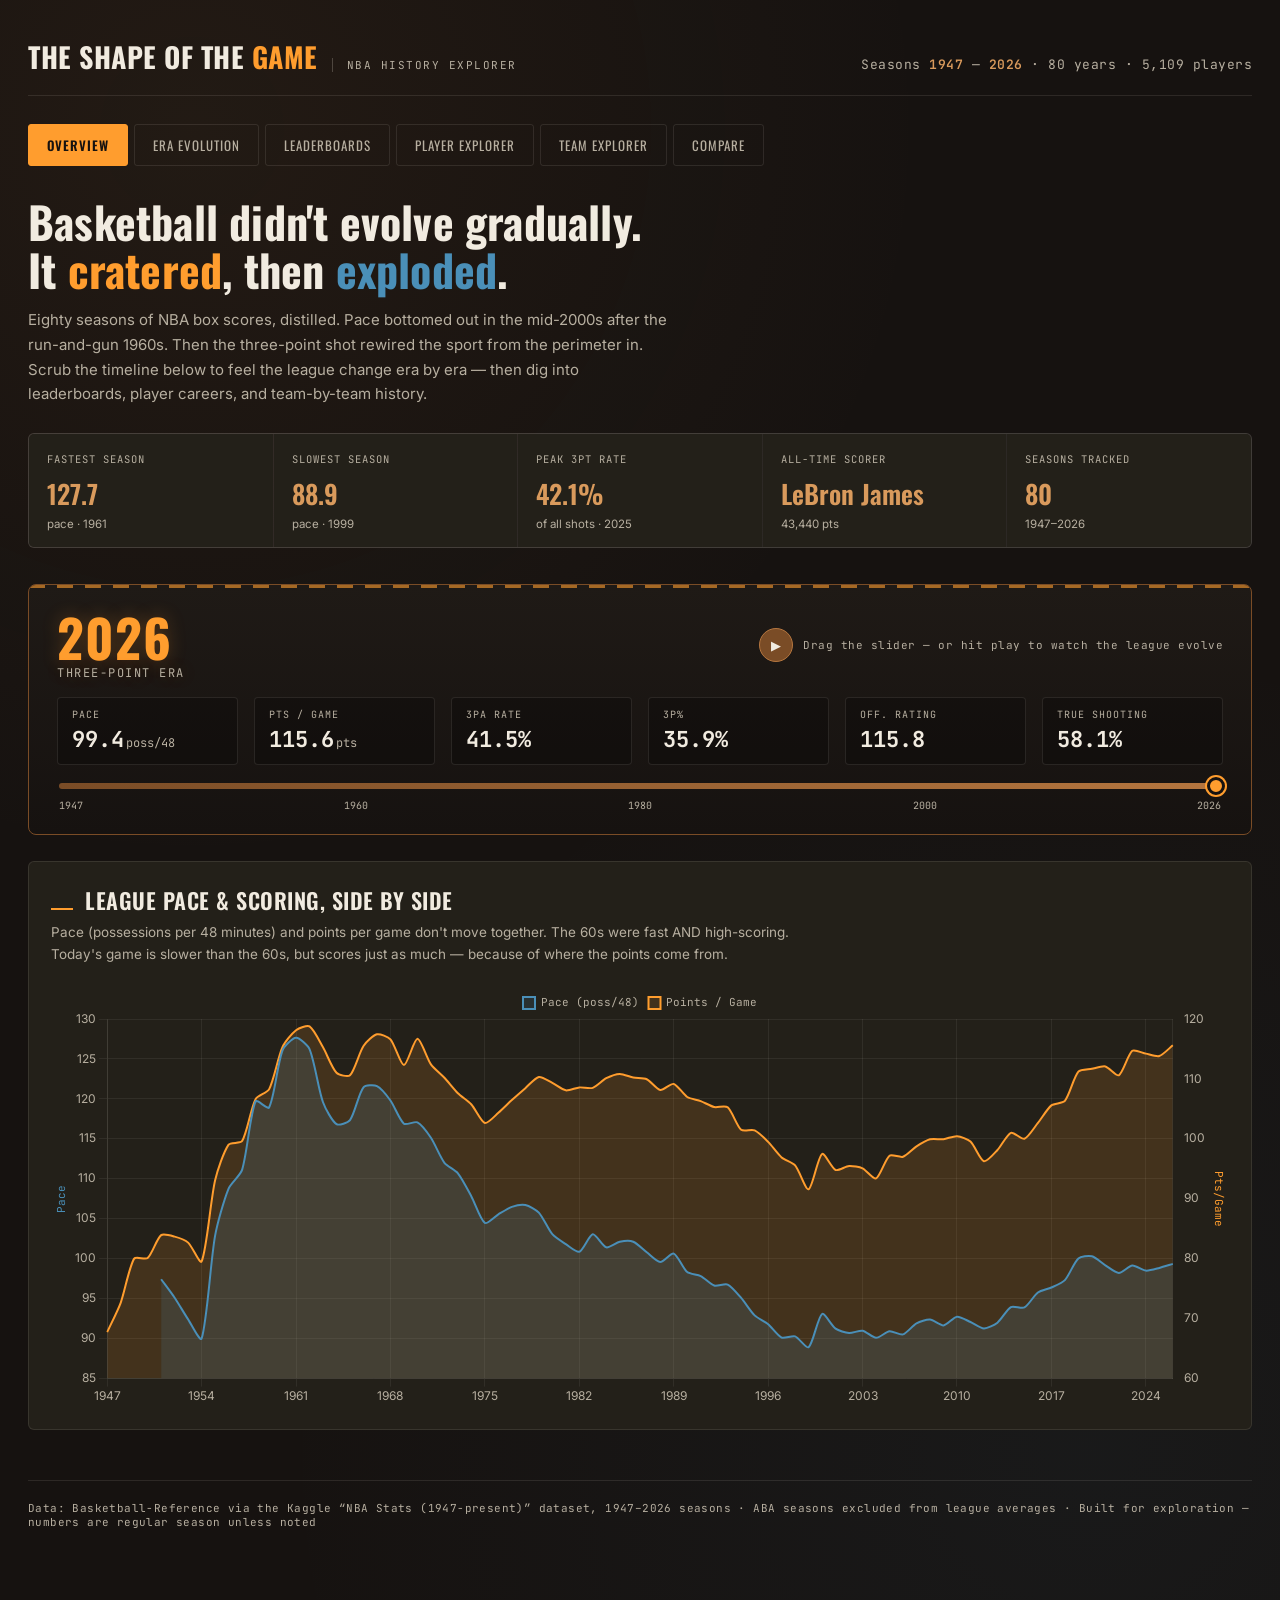
